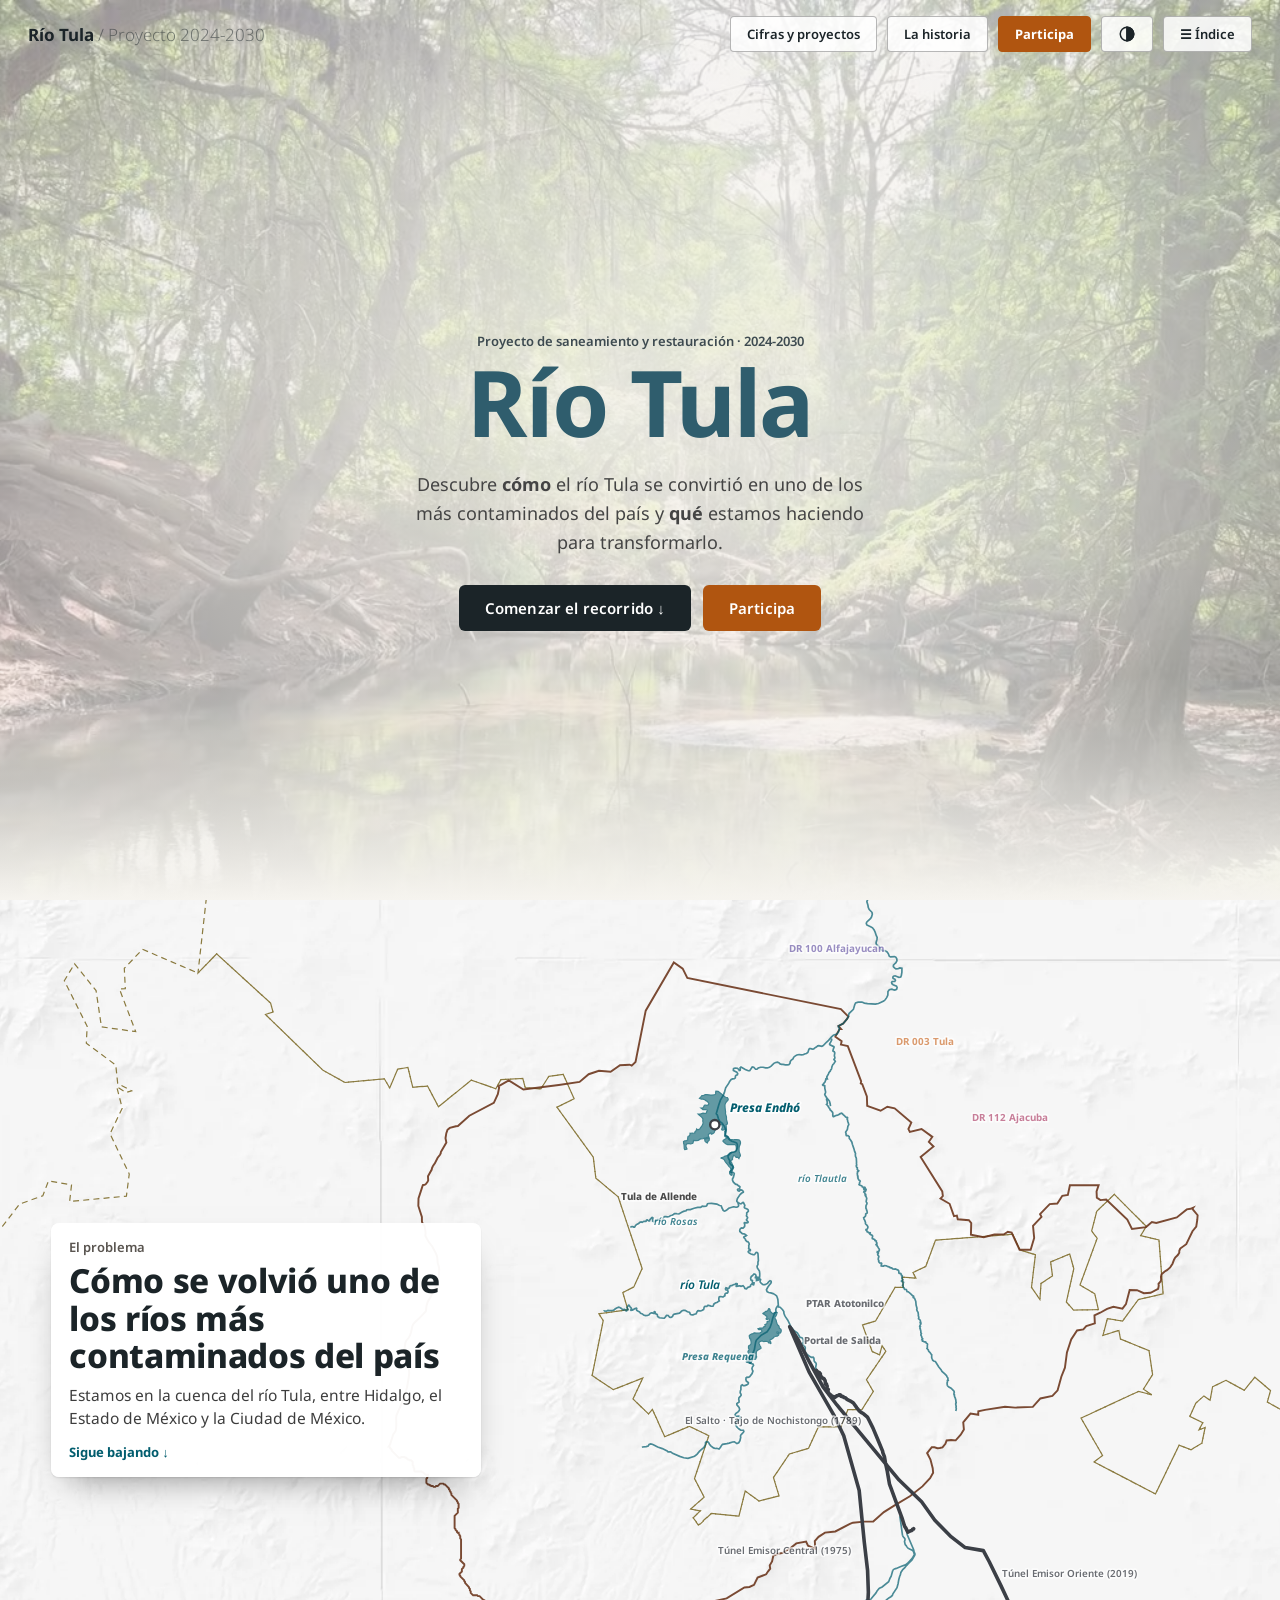
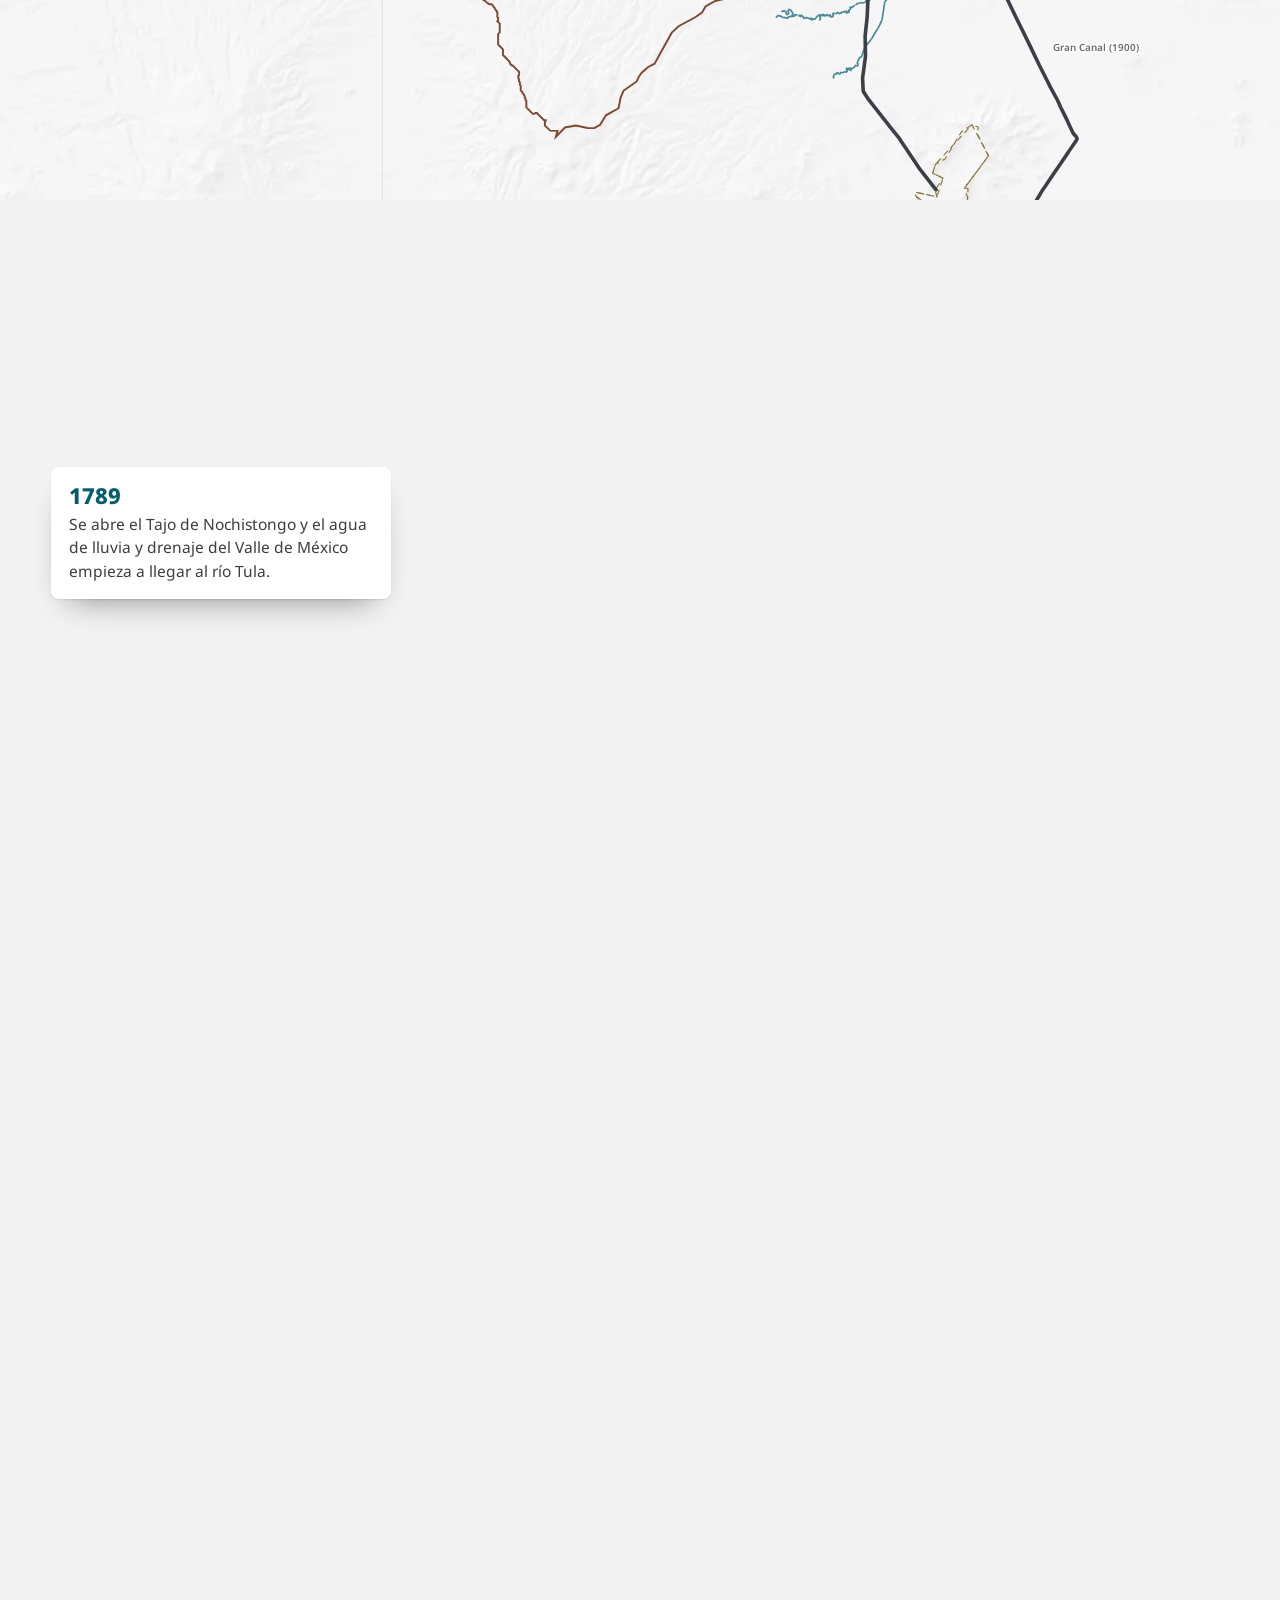
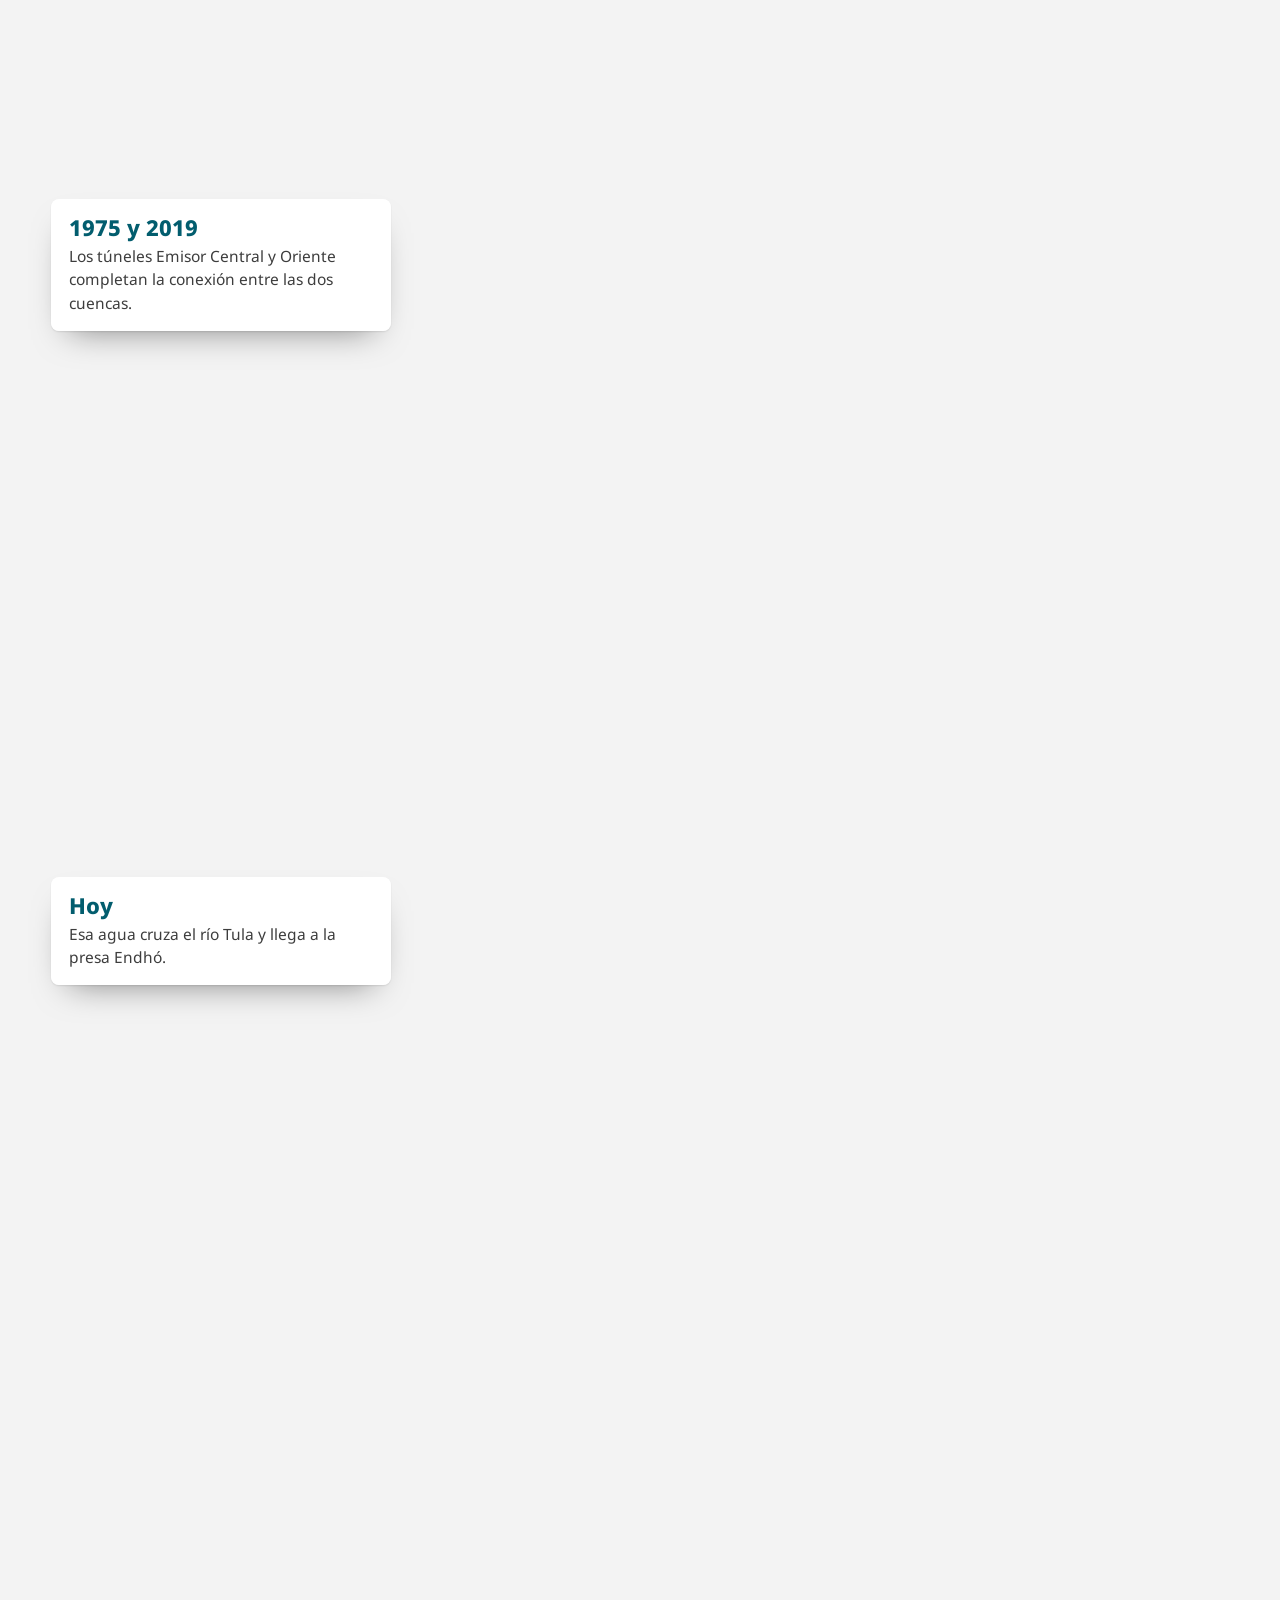
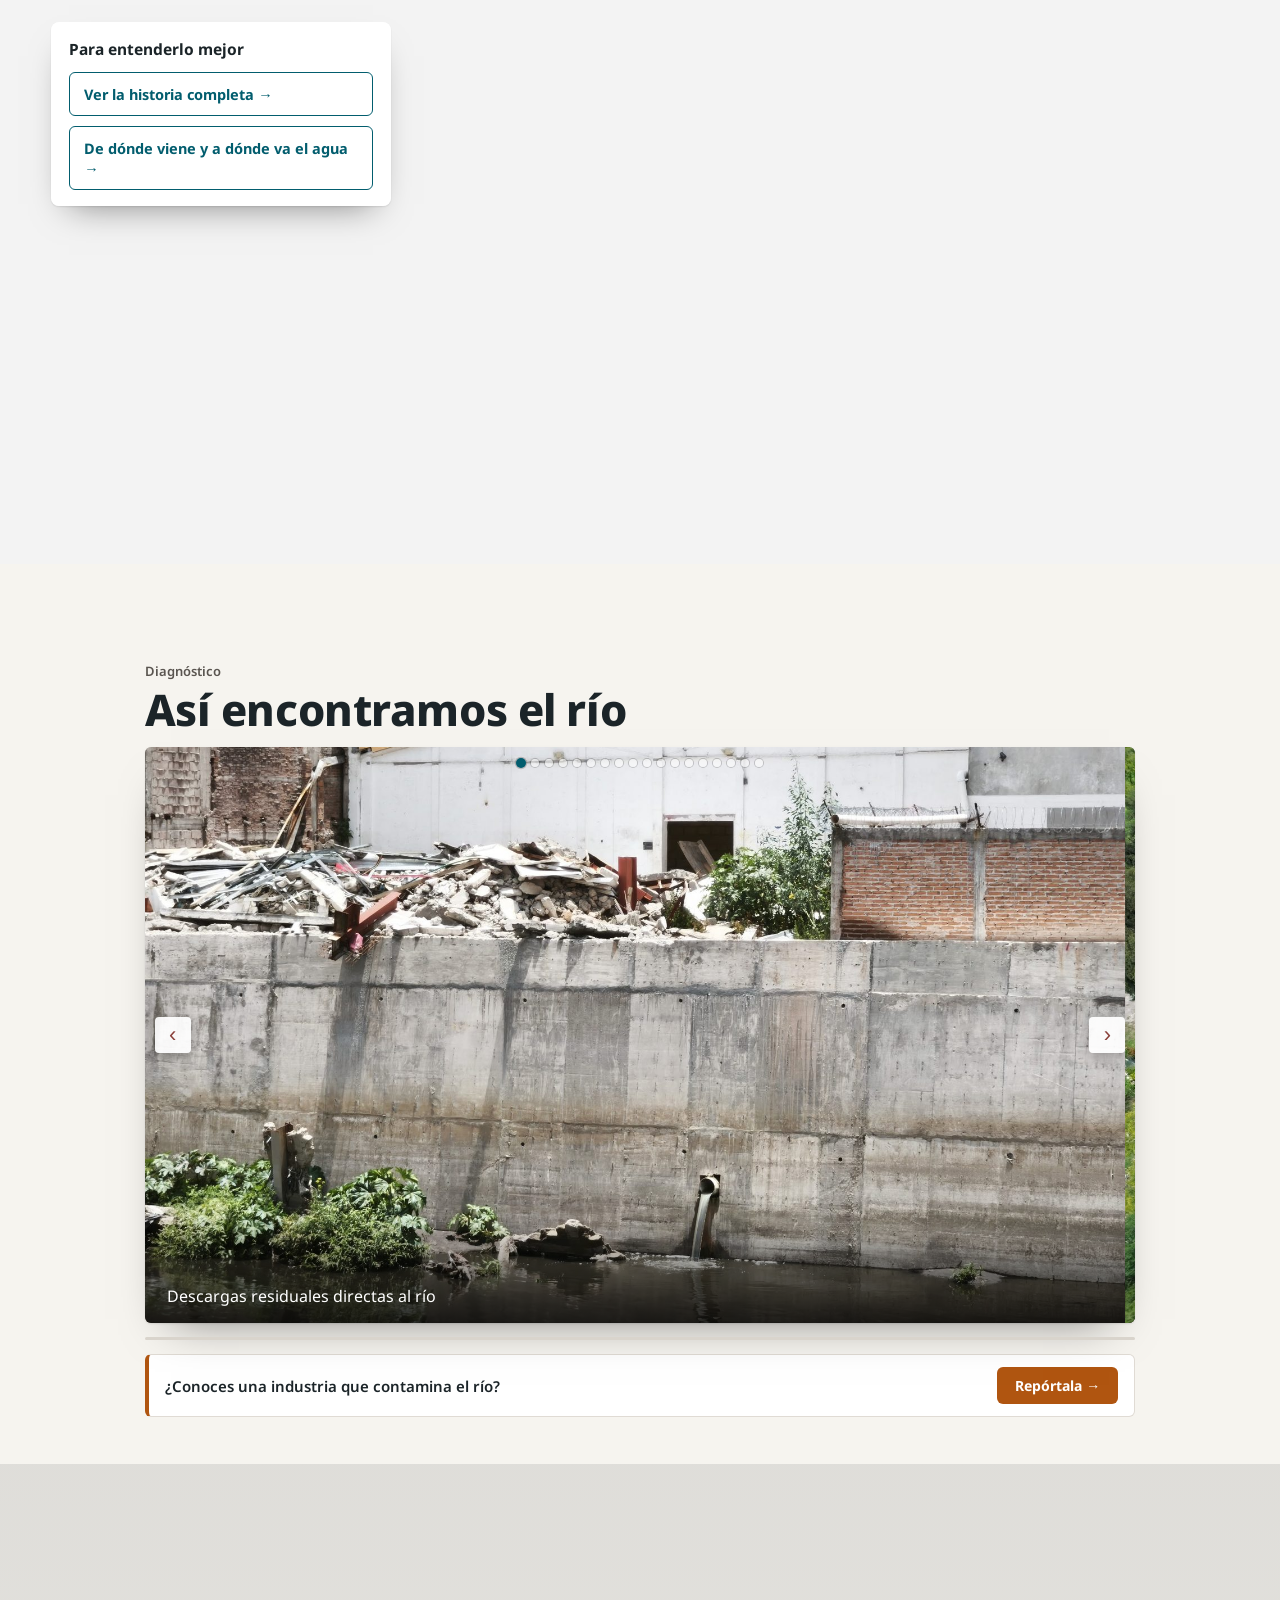
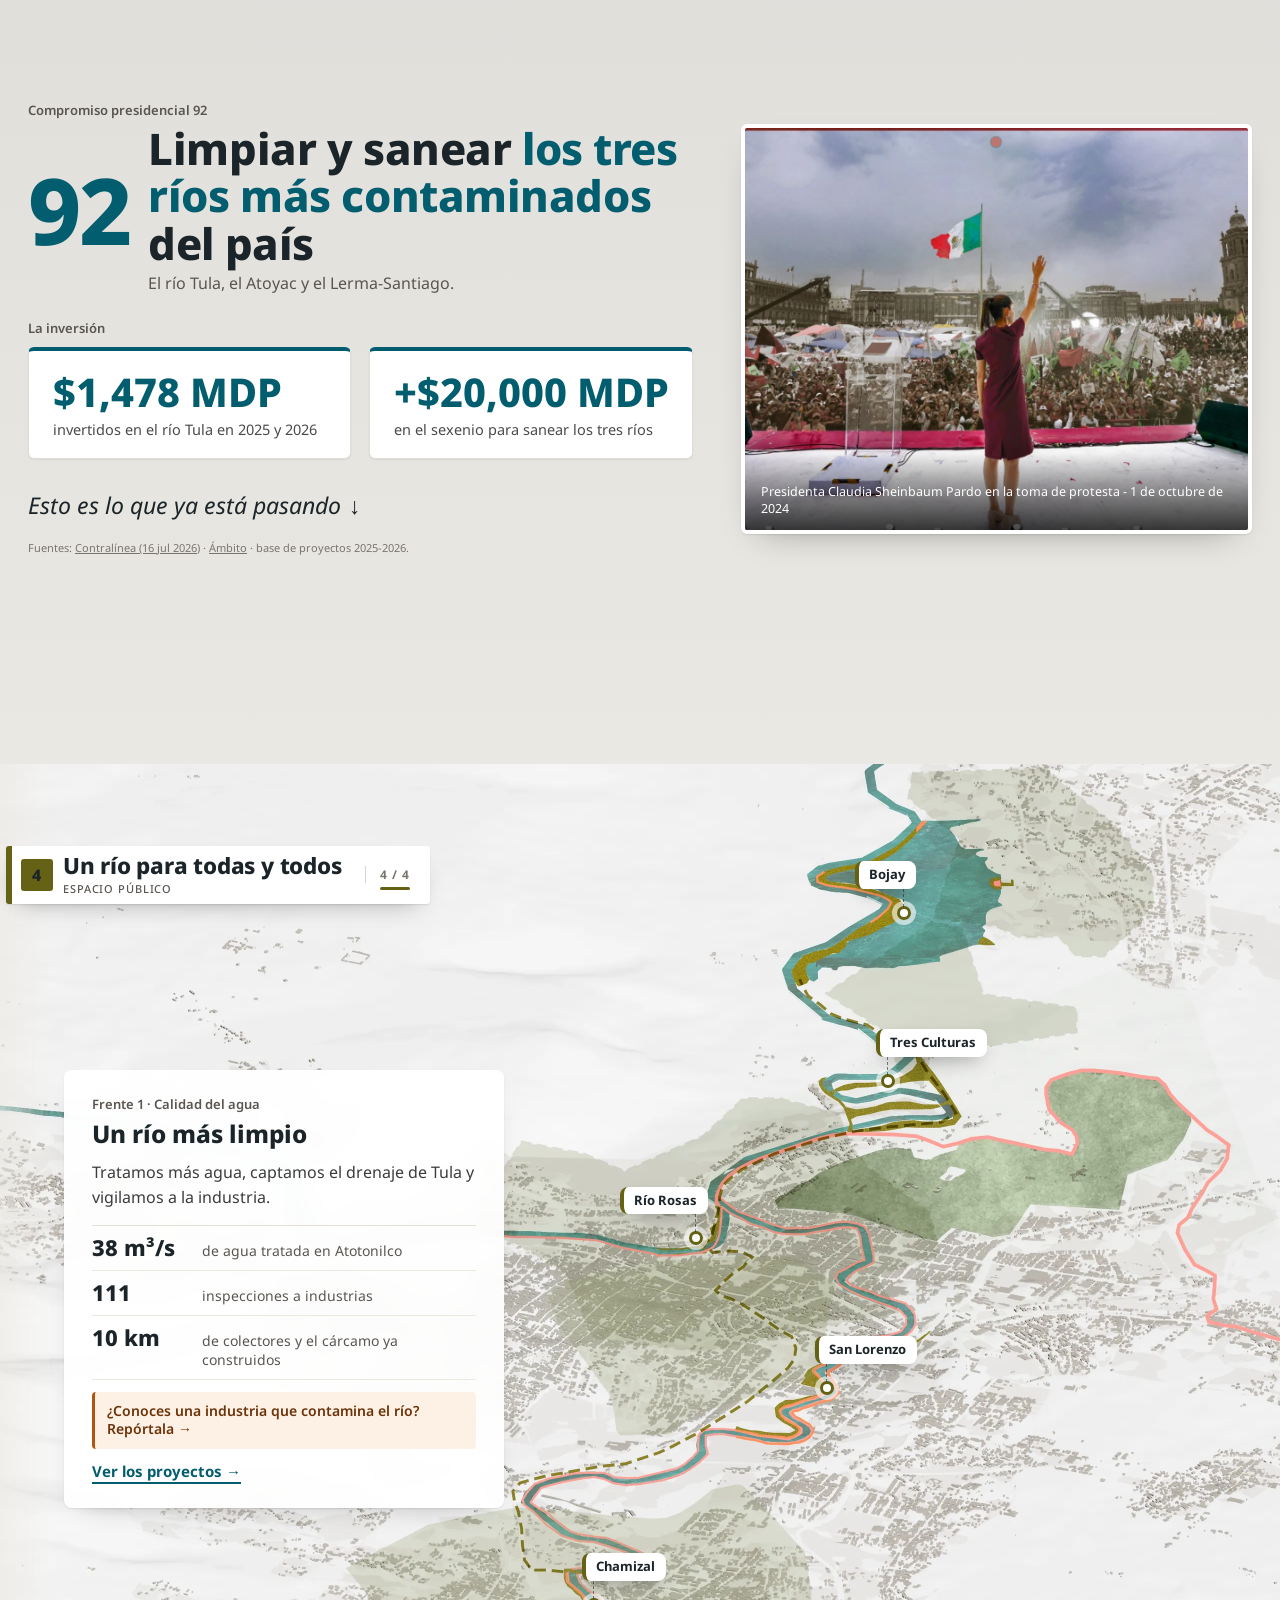
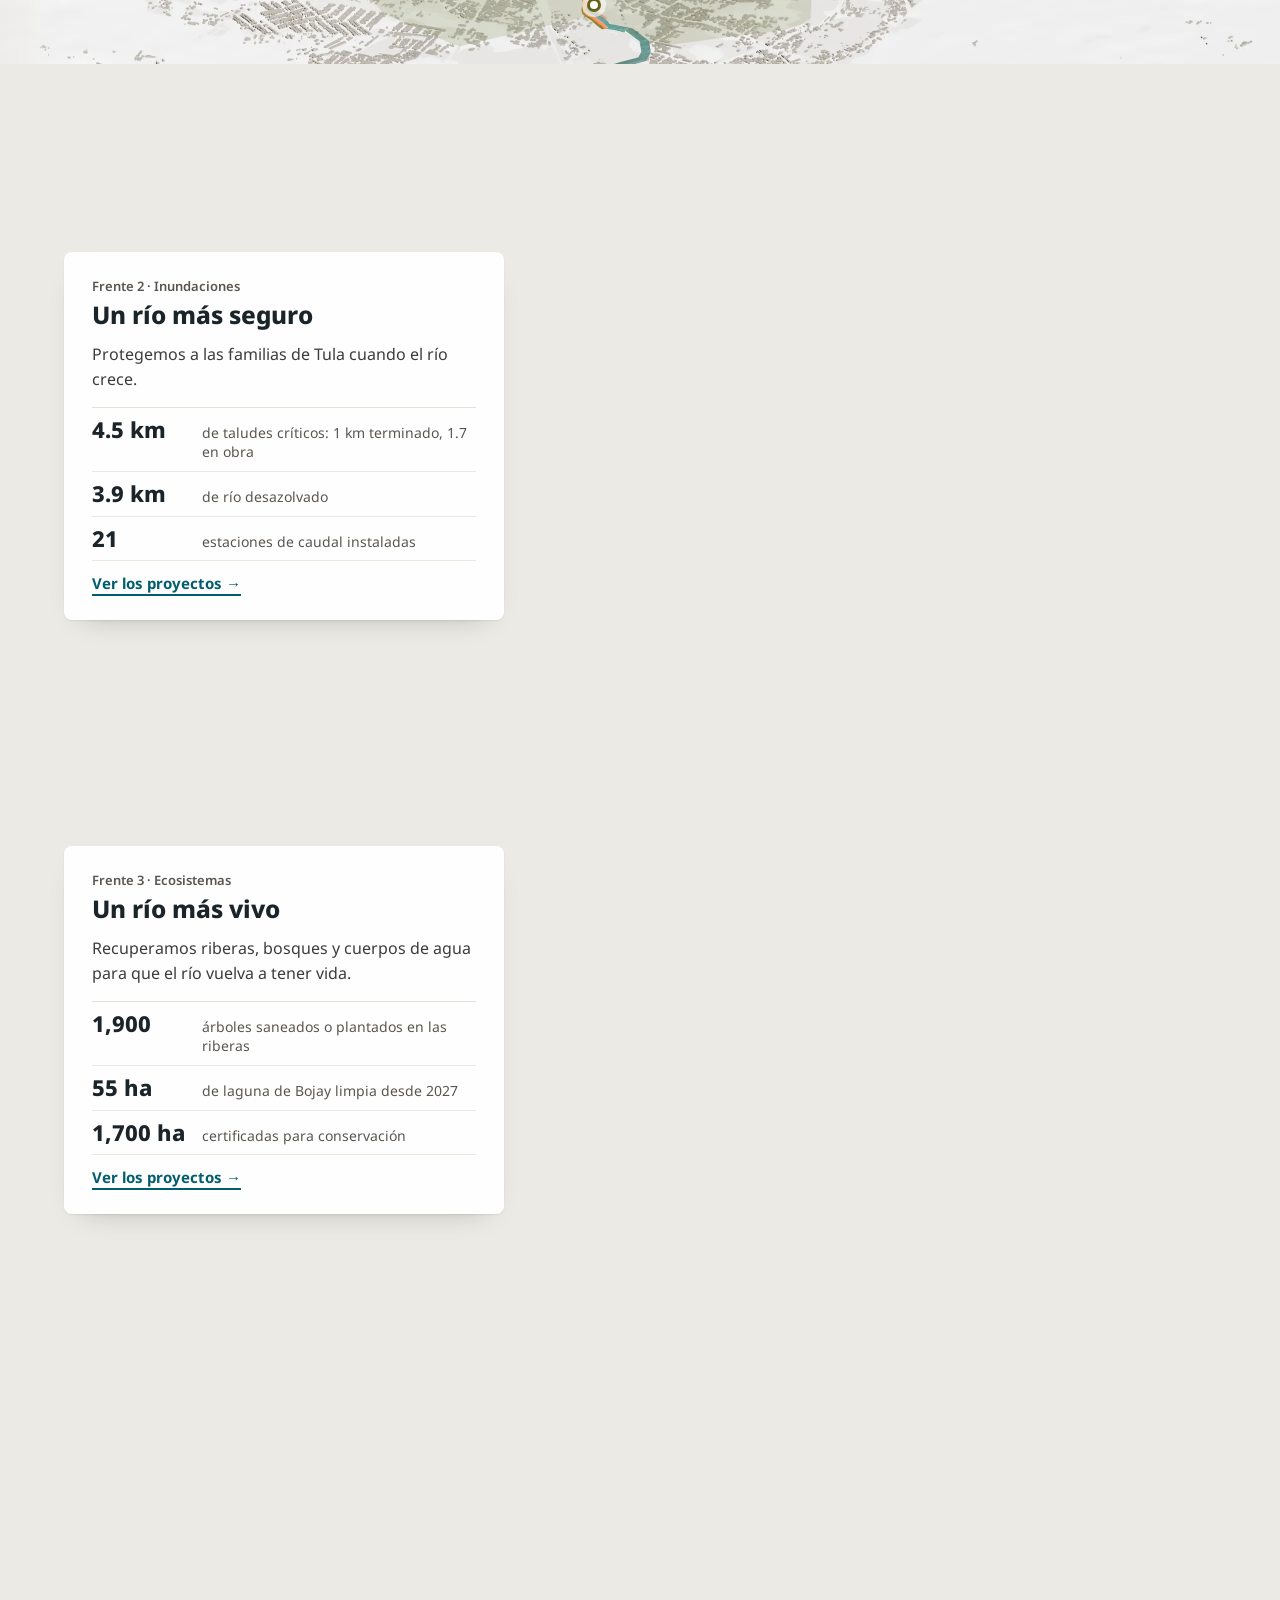
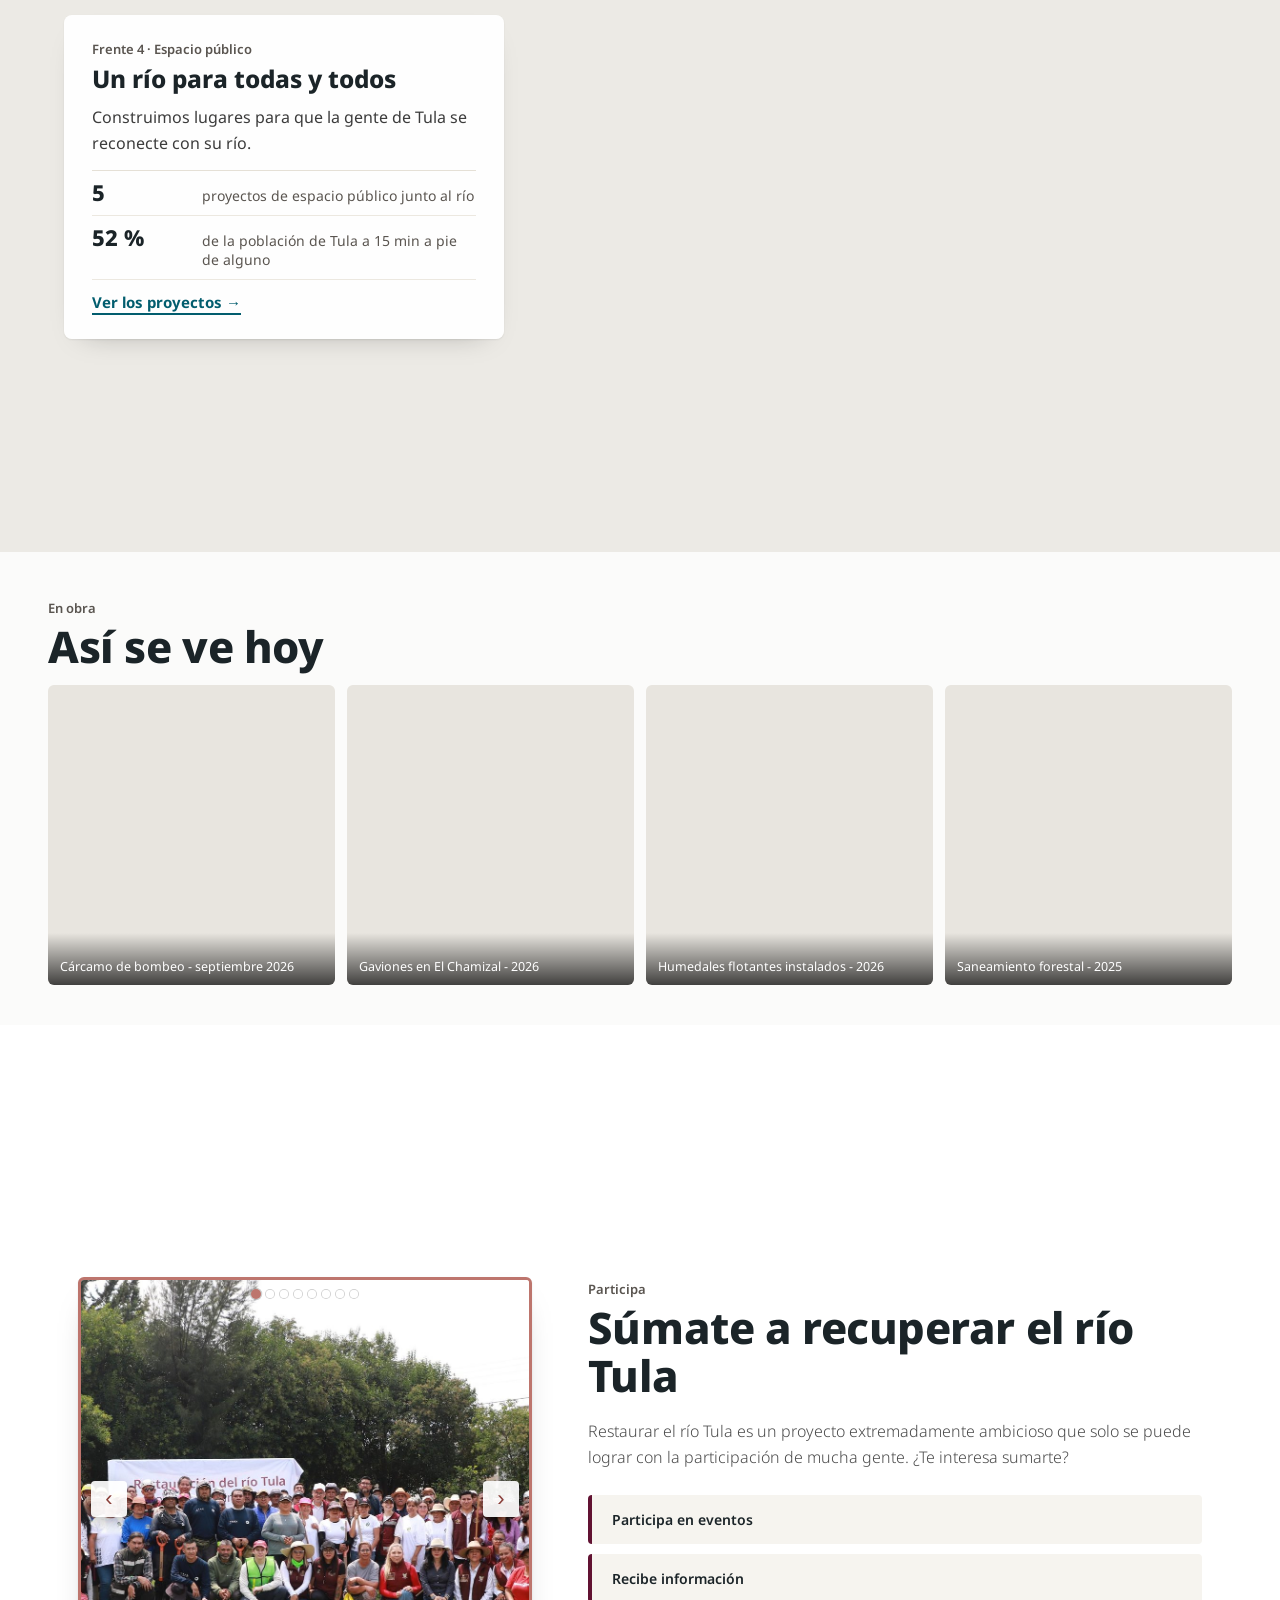
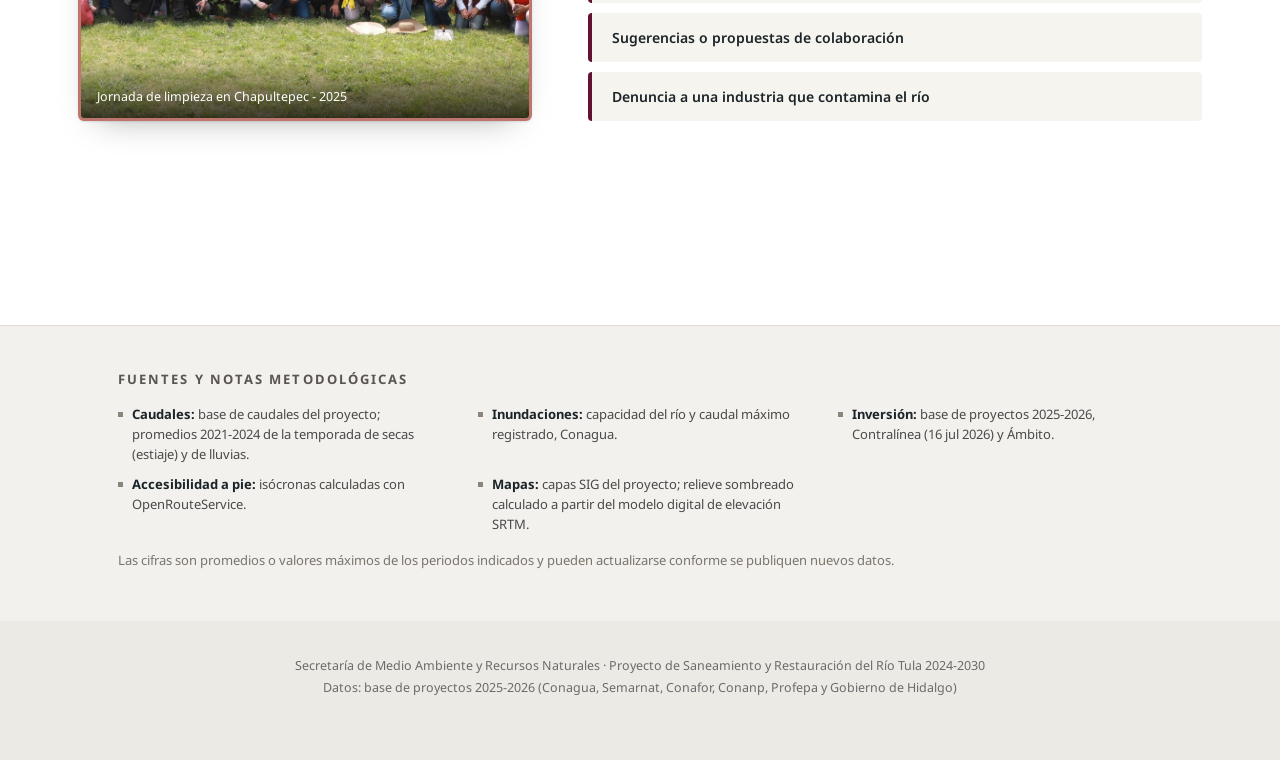
==== index.html @ 23bce2b6 "Reconstruye el sitio desde TEXTOS.md [automático]" ====
<!DOCTYPE html>
<html lang="es">
<head>
  <meta charset="UTF-8" />
  <meta name="viewport" content="width=device-width, initial-scale=1.0" />
  <title>Río Tula: Plan de Saneamiento y Restauración 2024-2030</title>
  <meta name="description" content="El proyecto para sanear y restaurar el río Tula: un río más limpio, más seguro, más vivo y para todas y todos." />
  <link href="https://fonts.googleapis.com/css2?family=Noto+Sans:wght@300;400;500;600;700;800;900&display=swap" rel="stylesheet" />
  <link rel="stylesheet" href="css/temas.css?v=39" />
  <link rel="stylesheet" href="css/historia.css?v=39" />
  <link rel="stylesheet" href="css/capitulos.css?v=39" />
  <link rel="stylesheet" href="css/sistema.css?v=39" />
<link rel="preload" as="image" href="img/video/diagnostico_7.jpg" />
  <script>(function(){var h=document.documentElement;h.classList.add('js');try{var s=localStorage;if(s.getItem('rt-noche')==='1')h.dataset.theme='dark';if(s.getItem('rt-cvd')==='1')h.dataset.cvd='1'}catch(e){}})()</script>
</head>
<body>
<svg width="0" height="0" style="position:absolute" aria-hidden="true" focusable="false"><defs>
<filter id="f-rosa"    color-interpolation-filters="sRGB"><feColorMatrix type="matrix" values="0 0 0 0 0.753  0 0 0 0 0.478  0 0 0 0 0.447  0 0 0 1 0"/></filter>
<filter id="f-naranja" color-interpolation-filters="sRGB"><feColorMatrix type="matrix" values="0 0 0 0 0.788  0 0 0 0 0.400  0 0 0 0 0.122  0 0 0 1 0"/></filter>
<filter id="f-naranja-x2" color-interpolation-filters="sRGB"><feColorMatrix type="matrix" values="0 0 0 0 0.788  0 0 0 0 0.400  0 0 0 0 0.122  0 0 0 2.6 0"/></filter>
<filter id="f-verde"   color-interpolation-filters="sRGB"><feColorMatrix type="matrix" values="0 0 0 0 0.435  0 0 0 0 0.420  0 0 0 0 0.100  0 0 0 1 0"/></filter>
<filter id="f-slate"   color-interpolation-filters="sRGB"><feColorMatrix type="matrix" values="0 0 0 0 0.396  0 0 0 0 0.455  0 0 0 0 0.545  0 0 0 1 0"/></filter>
</defs></svg>
<div id="progress"></div>

<nav id="main-nav">
  <a class="nav-logo" href="#top">Río Tula <span>/ Proyecto 2024-2030</span></a>
  <div class="nav-right">
    <a class="nav-btn nav-link" href="proyecto.html">Cifras y proyectos</a><a class="nav-btn nav-link" href="historia.html">La historia</a>
    <button class="nav-btn nav-pp" id="ppBtn" type="button" data-pp>Participa</button>
    <div class="a11y">
      <button class="nav-btn a11y-btn" id="a11yBtn" type="button" aria-haspopup="true" aria-expanded="false" aria-controls="a11yMenu" aria-label="Accesibilidad" title="Accesibilidad">
        <svg viewBox="0 0 24 24" width="18" height="18" fill="none" stroke="currentColor" stroke-width="2" stroke-linecap="round" aria-hidden="true"><circle cx="12" cy="12" r="9"/><path d="M12 3v18" /><path d="M12 3a9 9 0 0 1 0 18z" fill="currentColor"/></svg>
      </button>
      <div class="a11y-menu" id="a11yMenu" role="group" aria-label="Accesibilidad">
        <p class="a11y-t">Accesibilidad</p>
        <label class="a11y-sw"><input type="checkbox" id="swNoche"><span class="sw"></span><span>Modo noche</span></label>
        <label class="a11y-sw"><input type="checkbox" id="swCvd"><span class="sw"></span><span>Modo daltonismo</span></label>
      </div>
    </div>
    <button class="nav-btn" id="idxBtn" type="button">☰ Índice</button>
  </div>
</nav>

<div class="idx-panel" id="idxPanel" role="dialog" aria-label="Índice">
  <button class="idx-close" id="idxClose" type="button" aria-label="Cerrar">×</button>
  <div class="idx-box"><p class="idx-k">Índice</p><ol class="idx-cols"><li><a href="#problema" style="--c:#025d6e;--bp:50% 50%" data-img="img/fotos/diagnostico/1_Descargas%20residuales%20directas%20al%20r%C3%ADo.jpg"><span class="ic-n">01</span><span class="ic-img"></span><span class="ic-t">El problema</span><small>Cómo se volvió uno de los ríos más contaminados</small></a></li><li><a href="#promesa" style="--c:#025d6e;--bp:50% 50%" data-img="img/fotos/promesa-1/50_Presidenta%20Claudia%20Sheinbaum%20Pardo%20en%20la%20toma%20de%20protesta%20-%201%20de%20octubre%20de%202024.webp"><span class="ic-n">02</span><span class="ic-img"></span><span class="ic-t">El compromiso</span><small>Limpiar y sanear los tres ríos más contaminados</small></a></li><li><a href="#solucion" style="--c:#025d6e;--bp:50% 50%" data-img="img/fotos/calidad-1/1_PTAR%20Atotonilco.jpg"><span class="ic-n">03</span><span class="ic-img"></span><span class="ic-t">La solución</span><small>Un mapa, cuatro mensajes</small></a></li><li><a href="#franja" style="--c:#025d6e;--bp:50% 50%" data-img="img/fotos/inundaciones-1/10_Gaviones%20en%20El%20Chamizal%20-%202026.jpg"><span class="ic-n">04</span><span class="ic-img"></span><span class="ic-t">Así se ve hoy</span><small>Fotos de obra</small></a></li><li><a href="proyecto.html" style="--c:#025d6e;--bp:50% 50%" data-img="img/fotos/ecosistemas-2/1_ACTUAL%20-%20Bojay.jpg"><span class="ic-n">05</span><span class="ic-img"></span><span class="ic-t">Cifras y proyectos</span><small>Cuántos proyectos, kilómetros e inversión</small></a></li><li><a href="agua.html" style="--c:#025d6e;--bp:72% 62%" data-img="img/mapa/base.webp"><span class="ic-n">06</span><span class="ic-img"></span><span class="ic-t">El agua del río</span><small>De dónde viene y a dónde va</small></a></li><li><a href="historia.html" style="--c:#025d6e;--bp:40% 50%" data-img="img/mapa/historia-final.webp"><span class="ic-n">07</span><span class="ic-img"></span><span class="ic-t">Historia del río</span><small>Cómo llegó a esta condición</small></a></li><li><a href="actores.html" style="--c:#025d6e;--bp:50% 50%" data-img="img/fotos/ecosistemas-3/1_Puma%20encontrado%20en%20una%20ADVC%20a%203%20km%20del%20r%C3%ADo%20-%202026.png"><span class="ic-n">08</span><span class="ic-img"></span><span class="ic-t">Quiénes participan</span><small>Instituciones y comunidades</small></a></li><li><a href="#participa" style="--c:#b05510;--bp:50% 50%" data-img="img/fotos/participa/1_Jornada%20de%20limpieza%20en%20Chapultepec%20-%202025.jpg"><span class="ic-n">09</span><span class="ic-img"></span><span class="ic-t">Participa</span><small>Cómo sumarte al proyecto</small></a></li></ol></div>
</div>

<div class="lightbox" id="lightbox"><button class="lightbox-close" type="button" aria-label="Cerrar">×</button><button class="lightbox-nav lightbox-prev" type="button" aria-label="Anterior">‹</button><img id="lightboxImg" alt=""><button class="lightbox-nav lightbox-next" type="button" aria-label="Siguiente">›</button><div class="lightbox-cap" id="lightboxCap"></div></div>

<div class="pp" id="ppPanel" role="dialog" aria-label="Súmate a recuperar el río"><div class="pp-box"><button class="pp-x" type="button" aria-label="Cerrar">×</button><h2>Súmate a recuperar el río</h2><p>Elige cómo quieres participar.</p><div class="pp-ls"><a class="pp-l" href="https://forms.gle/ywk73PzvLo6HkGVFA" target="_blank" rel="noopener">Participa en eventos<i>→</i></a><a class="pp-l" href="https://forms.gle/ywk73PzvLo6HkGVFA" target="_blank" rel="noopener">Recibe información<i>→</i></a><a class="pp-l" href="https://forms.gle/ywk73PzvLo6HkGVFA" target="_blank" rel="noopener">Sugerencias o propuestas de colaboración<i>→</i></a><a class="pp-l" href="https://www.profepa.gob.mx/innovaportal/v/1156/1/mx/haz_tu_denuncia.html" target="_blank" rel="noopener">Denuncia a una industria que contamina el río<i>→</i></a></div></div></div>

<nav class="hilo" id="hilo" aria-label="El problema y la solución están ligados"><a class="hl-n" href="#problema" data-s="problema"><i>1</i><span>El problema</span></a><a class="hl-n" href="#solucion" data-s="solucion"><i>2</i><span>La solución</span></a></nav>

<header class="hero" id="top" data-nav="light"><div class="hero-bg"></div><div class="hero-glow"></div><video class="hero-video" id="heroVideo" muted loop playsinline preload="auto" aria-hidden="true" data-src="img/video/diagnostico_7.mp4" data-src-m="img/video/diagnostico_7_m.mp4" poster="img/video/diagnostico_7.jpg"></video><script>(function(){var v=document.getElementById("heroVideo");if(!v)return;var c=navigator.connection||{};if(matchMedia("(prefers-reduced-motion: reduce)").matches||c.saveData||/(^|-)2g$/.test(c.effectiveType||"")){v.remove();return}var m=innerWidth<=900||(c.downlink&&c.downlink<3);v.src=(m&&v.getAttribute("data-src-m"))||v.getAttribute("data-src");v.load()})()</script><p class="hs-eyebrow">Proyecto de saneamiento y restauración · 2024-2030</p><h1 class="hs-main-title">Río Tula</h1><p class="hs-subtitle">Descubre <strong>cómo</strong> el río Tula se convirtió en uno de los más contaminados del país y <strong>qué</strong> estamos haciendo para transformarlo.</p><div class="hero-cta"><a class="btn btn-dark" href="#origen">Comenzar el recorrido ↓</a><button class="btn btn-pp" type="button" data-pp>Participa</button></div></header>

<section class="s-prob" id="problema" data-nav="light"><div class="pb-stage"><svg class="omap omap-all wide" id="pmap" viewBox="-640 -805 1792 2178" preserveAspectRatio="xMidYMid slice" role="img" aria-label="Mapa de Hidalgo, el Estado de México y la Ciudad de México con la cuenca del río Tula" data-wide="-640 -805 1152 1373" data-basin="4 3 526 502" data-mid="-6 -7 566 619"><image class="hillshade" href="img/mapa/hillshade.webp" x="-628.9" y="-628.9" width="1809.4" height="1886.6" preserveAspectRatio="none"/><path class="o-est" d="M-154.88,-5.90 L-119.11,9.39 L-107.06,-2.96 L-72.27,28.79 L-70.71,34.52 L-75.58,36.15 L-38.46,72.13 L-24.26,79.98 L1.08,77.60 L4.54,83.46 L9.72,71.37 L16.29,70.30 L19.40,83.07 L28.97,82.29 L35.98,95.65 L57.13,78.48 L72.94,83.99 L76.25,78.15 L90.35,77.35 L91.94,83.30 L101.99,84.11 L107.15,76.04 L116.45,74.77 L123.48,90.48 L112.39,95.93 L135.82,128.15 L137.47,141.66 L151.88,153.74 L167.33,199.93 L161.98,211.82 L154.85,215.42 L158.15,226.56 L139.43,229.16 L142.23,233.57 L135.08,268.99 L148.73,278.08 L167.77,270.55 L161.42,284.06 L171.47,293.76 L173.95,290.80 L181.92,308.42 L197.76,301.71 L210.33,307.76 L201.10,335.44 L207.33,347.38 L198.60,355.07 L204.83,356.29 L200.25,360.70 L203.95,365.53 L212.02,357.90 L229.75,359.65 L233.81,343.42 L242.70,349.87 L255.62,346.58 L252.02,334.73 L262.25,319.60 L274.66,315.89 L280.98,302.13 L295.61,301.99 L300.07,290.86 L309.01,291.03 L316.39,279.26 L312.01,271.65 L324.50,253.32 L322.05,249.77 L320.47,255.62 L315.68,253.49 L309.45,236.35 L317.86,233.81 L330.45,212.09 L335.70,212.10 L335.13,205.53 L343.86,206.13 L341.97,202.57 L350.22,198.67 L356.54,181.65 L406.27,177.87 L411.11,188.08 L420.96,191.04 L418.42,212.04 L423.84,219.95 L424.58,209.59 L431.96,204.73 L430.75,195.71 L443.05,190.57 L445.71,200.07 L440.89,221.56 L445.55,226.75 L461.56,226.47 L459.23,216.24 L449.70,210.60 L460.78,180.44 L457.22,175.74 L460.52,162.99 L471.85,152.16 L492.44,172.79 L488.85,178.78 L500.62,181.49 L503.30,216.30 L487.33,219.96 L477.16,233.82 L467.34,232.26 L464.51,243.10 L474.77,239.87 L475.81,245.41 L494.21,252.91 L496.52,268.35 L490.59,277.76 L495.97,281.42 L487.49,279.18 L450.35,296.43 L464.26,320.53 L458.78,324.68 L498.37,345.37 L513.61,313.89 L521.31,316.81 L528.32,312.63 L530.39,302.44 L526.43,304.01 L528.87,299.39 L520.51,295.30 L524.36,286.82 L529.60,282.10 L533.58,284.96 L535.19,276.25 L543.85,272.06 L555.60,278.48 L562.44,270.06 L572.57,278.67 L570.48,286.09 L603.75,304.45 L607.46,300.51 L604.59,293.18 L613.66,284.93 L641.85,292.78 L659.80,306.25 L669.12,302.91 L678.49,308.55 L687.12,299.70 L687.69,306.30 L670.16,321.83 L685.00,335.42 L685.71,321.60 L695.22,319.68 L709.49,336.25 L710.27,344.30 L720.64,349.22 L719.50,355.49 L728.37,354.61 L728.78,363.42 L738.87,369.36 L731.28,398.70 L725.97,395.54 L714.38,400.78 L720.56,419.34 L709.71,437.58 L723.51,444.68 L707.08,453.59 L691.64,443.96 L689.18,446.54 L687.63,470.66 L694.91,481.46 L689.24,489.84 L681.54,490.00 L681.47,497.45 L674.03,498.93 L676.30,505.42 L668.02,509.69 L663.19,526.49 L696.01,571.09 L700.93,585.12 L695.34,590.81 L713.54,610.08 L712.01,613.88 L703.04,607.66 L696.23,609.50 L694.45,630.43 L699.48,651.68 L711.42,662.11 L707.06,667.09 L696.07,667.30 L694.13,686.68 L718.78,734.85 L707.85,748.56 L705.57,787.33 L713.61,814.50 L711.16,811.94 L710.01,830.02 L720.39,834.23 L715.58,847.88 L720.16,855.95 L711.01,864.56 L721.85,872.49 L716.64,877.34 L717.56,888.88 L724.36,895.01 L717.96,907.95 L693.90,917.73 L660.06,961.32 L610.73,961.48 L606.66,966.93 L589.70,961.25 L583.12,951.60 L576.66,956.31 L560.51,945.80 L561.98,938.74 L553.30,927.30 L550.51,912.99 L552.58,902.21 L530.44,892.81 L522.08,874.42 L502.42,870.35 L493.23,877.14 L478.72,866.96 L487.80,858.75 L492.35,845.50 L493.41,832.48 L487.29,817.03 L495.37,812.96 L486.66,802.24 L496.90,799.21 L486.43,784.04 L485.86,769.06 L503.61,765.43 L505.14,759.94 L485.82,753.49 L487.59,740.74 L480.39,738.45 L493.10,688.03 L468.07,662.92 L469.86,656.12 L424.68,632.31 L432.66,602.34 L417.98,568.73 L420.80,561.76 L397.93,551.79 L386.33,552.91 L378.50,545.61 L375.32,534.90 L390.66,514.20 L380.03,494.14 L356.57,519.59 L354.65,525.41 L361.34,528.59 L357.43,540.64 L344.33,537.79 L343.63,539.73 L357.15,558.79 L321.64,551.88 L313.52,578.73 L323.03,582.69 L314.28,594.69 L315.53,600.99 L307.68,605.83 L312.65,613.34 L288.20,629.26 L262.59,654.88 L257.21,648.58 L250.65,653.88 L240.11,666.34 L236.42,682.52 L220.84,699.69 L225.35,706.77 L215.12,720.47 L232.70,727.75 L230.49,746.86 L248.92,755.47 L273.85,825.63 L262.64,831.92 L246.70,857.44 L247.08,881.91 L253.31,891.34 L247.21,891.45 L251.11,902.59 L245.68,912.20 L253.32,924.63 L253.11,949.95 L247.30,963.46 L233.10,968.90 L213.10,996.48 L185.98,995.57 L183.01,1007.79 L170.41,1008.20 L172.69,1044.99 L155.42,1083.72 L146.95,1087.53 L144.23,1098.53 L125.93,1120.82 L96.70,1140.21 L73.87,1131.68 L65.75,1119.98 L67.13,1110.32 L60.16,1107.33 L37.58,1106.87 L38.74,1116.87 L32.02,1120.72 L11.22,1084.14 L-13.24,1073.24 L-11.57,1080.12 L-21.47,1085.79 L3.86,1125.69 L-1.35,1127.23 L-18.53,1110.19 L-40.65,1106.58 L-42.10,1114.88 L-55.31,1127.05 L-53.03,1137.05 L-65.07,1145.05 L-73.29,1162.18 L-72.67,1176.54 L-79.35,1184.93 L-92.70,1177.54 L-95.52,1188.93 L-105.06,1187.04 L-117.35,1192.24 L-116.89,1202.86 L-127.90,1193.91 L-144.85,1193.25 L-157.62,1205.30 L-185.22,1215.15 L-195.31,1240.24 L-214.46,1228.11 L-222.66,1232.21 L-221.00,1218.09 L-238.50,1201.24 L-265.09,1216.45 L-270.65,1210.53 L-277.99,1214.62 L-270.00,1218.36 L-268.81,1231.58 L-283.44,1261.90 L-305.92,1265.84 L-303.11,1273.44 L-309.62,1272.07 L-312.51,1277.69 L-315.24,1273.24 L-321.78,1286.22 L-330.80,1283.43 L-335.37,1292.11 L-341.44,1290.66 L-339.97,1297.98 L-347.11,1300.38 L-349.48,1309.72 L-359.36,1308.51 L-365.28,1319.60 L-365.28,1313.90 L-371.04,1316.18 L-385.52,1330.98 L-384.45,1337.06 L-400.27,1329.29 L-408.35,1367.86 L-422.79,1362.09 L-430.69,1372.58 L-459.89,1348.37 L-468.89,1331.65 L-486.67,1329.31 L-470.26,1278.84 L-478.11,1255.57 L-493.31,1247.25 L-516.23,1268.99 L-529.87,1235.42 L-521.11,1206.78 L-516.16,1204.80 L-527.53,1188.03 L-546.60,1190.21 L-555.21,1174.93 L-548.97,1141.52 L-527.50,1131.12 L-529.63,1120.69 L-520.36,1095.94 L-507.25,1089.60 L-513.84,1084.43 L-515.71,1072.45 L-533.13,1076.18 L-535.34,1062.48 L-550.66,1061.09 L-556.55,1067.76 L-561.47,1055.74 L-556.15,1052.60 L-558.53,1042.84 L-589.33,1028.05 L-591.08,1033.35 L-621.34,1017.23 L-629.43,1004.62 L-634.71,1004.94 L-639.88,992.10 L-631.38,992.61 L-633.82,987.89 L-623.69,981.70 L-626.28,976.52 L-613.27,977.17 L-614.39,971.16 L-607.06,974.96 L-604.77,964.10 L-592.30,962.85 L-596.28,954.38 L-594.08,941.61 L-585.00,941.55 L-587.83,927.29 L-577.86,920.58 L-582.29,909.24 L-571.56,910.04 L-558.56,900.32 L-551.07,901.10 L-546.05,891.70 L-535.24,893.71 L-528.21,882.05 L-524.42,883.76 L-525.43,879.01 L-506.63,869.15 L-500.53,870.89 L-497.44,840.48 L-489.50,831.90 L-485.48,813.94 L-466.34,805.61 L-477.60,793.73 L-472.72,789.16 L-473.98,777.16 L-445.19,751.27 L-437.29,735.12 L-437.21,707.83 L-432.42,703.31 L-439.31,696.40 L-427.99,684.96 L-423.72,670.66 L-431.57,656.48 L-419.18,643.22 L-418.23,633.01 L-380.18,627.26 L-365.47,620.24 L-347.55,601.45 L-358.54,590.76 L-358.70,579.31 L-354.86,563.21 L-338.97,563.44 L-355.48,558.36 L-351.56,535.22 L-363.91,520.00 L-379.42,516.69 L-389.10,473.25 L-385.86,461.03 L-403.70,433.75 L-396.68,416.87 L-382.89,410.49 L-376.30,399.57 L-370.63,401.68 L-373.22,412.42 L-355.95,410.81 L-347.78,416.25 L-343.54,404.89 L-332.68,404.98 L-332.22,408.73 L-322.80,398.57 L-325.60,395.60 L-317.70,394.10 L-314.35,378.78 L-318.29,366.35 L-313.11,351.56 L-316.28,333.22 L-305.73,305.12 L-285.69,303.83 L-280.76,299.23 L-259.12,302.69 L-260.23,297.64 L-285.82,285.32 L-297.06,261.95 L-304.49,258.95 L-305.04,211.61 L-294.47,194.32 L-300.71,189.93 L-321.02,193.20 L-319.60,159.94 L-277.60,181.39 L-275.93,188.05 L-270.78,178.13 L-260.09,176.39 L-257.40,171.06 L-245.22,172.74 L-234.13,158.41 L-219.16,153.02 L-215.51,143.49 L-200.65,146.05 L-201.88,156.76 L-165.25,153.24 L-163.43,139.00 L-175.81,113.06 L-167.94,96.53 L-171.57,82.56 L-165.45,86.47 L-161.86,85.34 L-170.88,80.60 L-172.12,68.74 L-191.12,54.66 L-190.56,43.77 L-205.30,14.35 L-198.69,3.46 L-184.83,20.69 L-181.35,44.11 L-159.28,47.19 L-169.77,19.65 L-165.96,19.50 L-166.62,6.38 L-154.88,-5.90 Z"/><path class="o-est" d="M810.97,-805.23 L813.99,-798.06 L822.34,-797.11 L821.56,-775.89 L825.87,-770.59 L816.26,-765.96 L811.33,-770.54 L804.31,-763.51 L804.37,-755.99 L771.87,-708.37 L790.42,-694.30 L802.23,-700.06 L822.90,-698.27 L822.34,-687.13 L814.55,-684.59 L815.35,-679.71 L830.69,-673.25 L833.43,-669.81 L828.91,-666.03 L837.66,-662.33 L837.64,-648.08 L848.90,-643.07 L858.17,-630.29 L866.21,-628.64 L878.15,-635.60 L882.62,-630.48 L892.03,-635.64 L902.49,-632.02 L925.95,-653.51 L938.10,-646.74 L939.25,-654.35 L950.71,-657.84 L951.15,-643.34 L939.89,-631.33 L940.48,-625.02 L948.84,-617.31 L962.11,-620.42 L971.18,-612.36 L985.80,-627.55 L992.90,-628.34 L1000.89,-618.75 L999.33,-612.01 L1007.64,-606.04 L1003.08,-596.00 L1021.39,-595.93 L1040.04,-574.71 L1030.97,-533.32 L1012.61,-541.99 L1012.17,-532.64 L1003.36,-527.87 L1004.40,-515.61 L994.70,-511.91 L993.46,-500.48 L998.47,-495.72 L994.08,-485.28 L985.64,-488.84 L978.48,-463.92 L984.95,-457.89 L989.75,-460.68 L988.33,-451.98 L970.72,-445.38 L960.99,-423.20 L967.29,-417.78 L968.39,-410.58 L963.20,-409.08 L969.08,-390.83 L988.74,-388.58 L982.76,-373.67 L975.15,-377.00 L973.25,-367.79 L968.98,-371.13 L963.90,-365.25 L943.31,-364.83 L938.74,-359.29 L934.89,-362.79 L938.92,-376.26 L935.94,-372.27 L932.57,-376.58 L927.54,-367.09 L918.62,-363.71 L907.66,-373.29 L927.80,-382.25 L926.63,-387.97 L918.43,-389.90 L919.39,-396.33 L902.00,-400.98 L907.14,-421.76 L898.80,-415.92 L889.58,-419.86 L883.84,-412.32 L868.10,-416.95 L860.82,-409.91 L849.38,-409.18 L835.97,-390.28 L836.63,-379.22 L826.62,-355.04 L836.70,-339.84 L800.29,-325.96 L797.20,-334.56 L791.44,-333.61 L792.92,-326.01 L798.37,-326.60 L782.35,-315.75 L783.11,-305.60 L768.86,-295.06 L774.01,-280.04 L780.27,-275.90 L785.88,-289.67 L829.61,-312.45 L847.46,-333.99 L853.10,-338.15 L855.86,-334.82 L850.68,-314.75 L841.12,-310.02 L839.43,-298.83 L837.17,-303.54 L829.96,-300.14 L827.46,-279.30 L806.41,-262.76 L816.47,-222.98 L794.74,-226.67 L787.50,-217.72 L786.54,-193.66 L779.68,-180.90 L766.19,-172.27 L764.18,-165.54 L737.31,-155.69 L769.69,-112.32 L769.44,-83.79 L774.30,-69.32 L770.33,-58.32 L791.79,-41.52 L830.49,-37.76 L858.93,-72.81 L880.67,-89.20 L898.54,-87.17 L924.80,-100.38 L930.72,-123.24 L952.14,-137.44 L968.78,-159.50 L983.45,-164.07 L987.06,-174.62 L998.62,-180.33 L1014.40,-176.47 L1034.86,-190.49 L1037.71,-206.80 L1041.77,-204.98 L1053.55,-225.38 L1059.36,-221.93 L1061.31,-227.72 L1055.75,-229.95 L1063.82,-232.04 L1065.92,-243.44 L1073.51,-242.00 L1075.08,-249.56 L1082.56,-248.52 L1092.72,-273.65 L1090.65,-287.18 L1096.16,-285.29 L1114.49,-255.22 L1127.36,-251.59 L1129.70,-233.57 L1122.29,-224.89 L1136.37,-183.95 L1130.33,-179.10 L1152.19,-173.05 L1143.86,-164.87 L1149.76,-157.20 L1146.71,-149.87 L1136.21,-147.87 L1134.62,-128.61 L1094.65,-110.03 L1090.13,-90.47 L1069.17,-69.37 L1064.29,-61.54 L1066.45,-55.21 L1057.20,-49.41 L1056.80,-42.16 L1032.12,-36.01 L1019.84,-42.20 L1021.50,-11.47 L996.49,-9.65 L982.51,-18.86 L970.61,-16.64 L962.55,3.34 L950.09,11.18 L953.95,38.15 L959.67,44.94 L977.82,43.32 L987.72,29.84 L998.71,31.46 L1012.59,14.18 L1023.79,17.00 L1043.03,36.93 L1038.89,49.76 L1056.61,65.95 L1055.50,83.55 L1048.85,91.75 L1077.20,95.02 L1070.10,112.74 L1059.12,110.45 L1056.69,122.60 L1035.39,133.23 L1029.77,158.68 L1021.14,166.10 L1025.22,178.58 L1032.74,183.68 L1025.83,201.50 L1035.31,215.56 L1021.59,228.85 L997.59,222.65 L990.28,231.53 L993.48,238.20 L973.40,237.42 L979.82,242.42 L970.29,250.99 L977.76,254.77 L975.90,259.43 L962.47,260.51 L961.49,275.19 L946.82,280.17 L946.77,289.57 L930.54,304.52 L937.18,311.15 L963.15,312.86 L964.96,327.48 L974.34,334.81 L974.28,347.53 L985.37,360.45 L998.08,359.40 L994.50,362.90 L1012.88,368.56 L1012.13,385.81 L998.91,386.09 L984.56,399.09 L968.70,403.56 L954.41,397.07 L955.01,403.86 L945.69,397.17 L919.58,400.09 L920.75,416.83 L926.94,415.39 L925.04,426.70 L885.80,481.47 L864.67,475.69 L845.08,479.29 L811.82,474.10 L810.88,483.15 L792.06,486.78 L780.86,463.78 L770.79,475.20 L767.22,468.36 L761.70,469.06 L759.87,459.01 L750.62,461.70 L730.31,487.21 L713.37,490.31 L705.71,483.30 L693.96,485.32 L687.63,470.66 L689.18,446.54 L691.64,443.96 L707.08,453.59 L723.51,444.68 L709.71,437.58 L720.56,419.34 L714.38,400.78 L725.97,395.54 L731.28,398.70 L738.87,369.36 L728.78,363.42 L728.37,354.61 L719.50,355.49 L720.64,349.22 L710.27,344.30 L709.49,336.25 L695.22,319.68 L685.71,321.60 L685.00,335.42 L670.16,321.83 L687.69,306.30 L687.12,299.70 L678.49,308.55 L669.12,302.91 L659.80,306.25 L641.85,292.78 L613.66,284.93 L604.59,293.18 L607.46,300.51 L603.75,304.45 L570.48,286.09 L572.57,278.67 L562.44,270.06 L555.60,278.48 L543.85,272.06 L535.19,276.25 L533.58,284.96 L529.60,282.10 L524.36,286.82 L520.51,295.30 L528.87,299.39 L526.43,304.01 L530.39,302.44 L528.32,312.63 L521.31,316.81 L513.61,313.89 L498.37,345.37 L458.78,324.68 L464.26,320.53 L450.35,296.43 L487.49,279.18 L495.97,281.42 L490.59,277.76 L496.52,268.35 L494.21,252.91 L475.81,245.41 L474.77,239.87 L464.51,243.10 L467.34,232.26 L477.16,233.82 L487.33,219.96 L503.30,216.30 L500.62,181.49 L488.85,178.78 L492.44,172.79 L471.85,152.16 L460.52,162.99 L457.22,175.74 L460.78,180.44 L449.70,210.60 L459.23,216.24 L461.56,226.47 L445.55,226.75 L440.89,221.56 L445.71,200.07 L443.05,190.57 L430.75,195.71 L431.96,204.73 L424.58,209.59 L423.84,219.95 L418.42,212.04 L420.96,191.04 L411.11,188.08 L406.27,177.87 L356.54,181.65 L350.22,198.67 L341.97,202.57 L343.86,206.13 L335.13,205.53 L335.70,212.10 L330.45,212.09 L317.86,233.81 L309.45,236.35 L315.68,253.49 L320.47,255.62 L322.05,249.77 L324.50,253.32 L312.01,271.65 L316.39,279.26 L309.01,291.03 L300.07,290.86 L295.61,301.99 L280.98,302.13 L274.66,315.89 L262.25,319.60 L252.02,334.73 L255.62,346.58 L242.70,349.87 L233.81,343.42 L229.75,359.65 L212.02,357.90 L203.55,365.38 L200.25,360.70 L204.83,356.29 L198.60,355.07 L207.33,347.38 L201.10,335.44 L210.33,307.76 L197.76,301.71 L181.92,308.42 L173.95,290.80 L171.47,293.76 L161.42,284.06 L167.77,270.55 L148.73,278.08 L135.08,268.99 L142.23,233.57 L139.43,229.16 L158.15,226.56 L154.85,215.42 L161.98,211.82 L167.33,199.93 L151.88,153.74 L137.47,141.66 L135.82,128.15 L112.39,95.93 L123.48,90.48 L116.45,74.77 L107.15,76.04 L101.99,84.11 L91.94,83.30 L90.35,77.35 L76.25,78.15 L72.94,83.99 L57.13,78.48 L35.98,95.65 L28.97,82.29 L19.40,83.07 L16.29,70.30 L9.72,71.37 L4.54,83.46 L1.08,77.60 L-24.26,79.98 L-38.46,72.13 L-75.58,36.15 L-70.71,34.52 L-72.27,28.79 L-107.06,-2.96 L-119.11,9.39 L-96.73,-190.76 L-80.84,-191.94 L-63.65,-202.32 L-36.11,-203.07 L-28.99,-213.53 L-17.93,-217.91 L-7.42,-212.96 L18.77,-232.53 L34.55,-235.24 L44.72,-224.95 L52.96,-235.70 L62.91,-238.86 L64.99,-245.73 L72.27,-244.58 L72.50,-251.53 L81.54,-260.06 L99.51,-262.35 L107.51,-271.65 L124.52,-273.27 L125.42,-283.40 L118.40,-287.26 L122.13,-291.79 L102.73,-307.16 L93.20,-329.65 L123.48,-350.12 L121.71,-354.39 L128.60,-362.02 L123.58,-371.02 L127.98,-368.21 L133.78,-374.25 L126.33,-377.80 L136.13,-387.52 L133.83,-398.39 L155.64,-409.90 L157.08,-416.34 L162.73,-412.77 L170.15,-446.10 L185.48,-450.40 L183.47,-464.41 L191.97,-468.20 L189.14,-473.18 L200.39,-484.06 L202.00,-494.08 L196.59,-504.80 L200.94,-521.37 L204.59,-531.40 L215.56,-536.18 L219.04,-548.37 L209.72,-559.10 L216.25,-568.34 L210.60,-571.15 L202.59,-567.19 L195.20,-582.44 L196.16,-591.84 L230.54,-590.90 L233.63,-607.28 L255.68,-624.24 L273.18,-613.06 L281.23,-599.57 L297.15,-591.05 L306.26,-599.34 L319.83,-594.98 L325.16,-603.55 L339.76,-606.10 L345.42,-617.30 L362.78,-624.41 L374.90,-628.20 L378.79,-623.64 L388.77,-624.82 L389.86,-630.76 L403.20,-628.23 L416.33,-637.52 L412.75,-642.87 L422.25,-643.48 L424.01,-638.59 L415.29,-631.72 L422.97,-629.02 L435.29,-646.62 L429.03,-676.00 L414.76,-683.85 L417.19,-692.94 L429.85,-700.39 L427.18,-721.34 L435.06,-719.10 L462.82,-732.42 L481.18,-731.74 L487.75,-738.89 L493.68,-735.19 L501.46,-742.05 L504.62,-730.02 L509.81,-732.67 L512.04,-728.67 L512.95,-711.41 L519.84,-701.89 L516.37,-695.58 L519.79,-690.56 L531.88,-689.71 L532.56,-684.47 L526.54,-685.56 L521.64,-680.09 L541.86,-659.35 L543.53,-647.31 L560.57,-654.27 L564.16,-645.31 L582.49,-634.21 L603.40,-633.40 L606.13,-646.58 L600.25,-646.27 L593.80,-657.17 L601.08,-655.79 L600.67,-650.06 L612.25,-651.97 L617.58,-641.90 L623.54,-647.37 L621.36,-650.86 L635.38,-650.81 L638.89,-656.91 L648.11,-647.40 L653.04,-652.86 L665.34,-651.43 L665.10,-634.72 L669.07,-634.42 L672.79,-638.45 L670.38,-649.34 L678.45,-662.62 L700.16,-648.49 L728.31,-663.29 L734.50,-696.63 L728.10,-700.19 L734.12,-706.32 L731.42,-717.28 L737.27,-722.18 L730.88,-735.55 L686.31,-751.91 L679.30,-767.33 L698.39,-767.85 L707.93,-782.89 L715.62,-777.22 L718.08,-780.75 L721.11,-776.54 L735.99,-776.74 L740.60,-786.60 L755.66,-785.21 L767.86,-795.19 L793.61,-779.37 L796.32,-784.75 L790.67,-786.40 L796.48,-796.40 L804.89,-797.15 L810.97,-805.23 Z"/><path class="o-est cdmx" d="M390.66,514.20 L375.32,534.90 L377.51,535.62 L377.07,543.21 L386.33,552.91 L397.93,551.79 L420.80,561.76 L417.98,568.73 L432.66,602.34 L426.69,615.35 L424.68,632.31 L469.86,656.12 L468.07,662.92 L493.10,688.03 L486.74,700.44 L480.39,738.45 L487.59,740.74 L485.82,753.49 L505.14,759.94 L503.61,765.43 L497.78,763.58 L485.86,769.06 L486.43,784.04 L496.90,799.21 L486.66,802.24 L495.37,812.96 L487.29,817.03 L493.41,832.48 L487.80,858.75 L478.72,866.96 L475.58,863.86 L444.53,859.11 L434.81,866.02 L423.46,885.81 L371.79,856.25 L309.30,851.32 L273.85,825.63 L267.77,814.91 L254.51,766.60 L248.29,761.00 L248.92,755.47 L230.49,746.86 L232.70,727.75 L215.12,720.47 L224.32,708.70 L222.95,706.36 L225.35,706.77 L220.84,699.69 L236.42,682.52 L240.11,666.34 L247.18,662.71 L247.55,657.27 L257.21,648.58 L260.24,656.00 L263.75,654.12 L285.74,635.57 L288.20,629.26 L288.98,632.37 L312.69,613.28 L307.68,605.83 L315.53,600.99 L314.28,594.69 L323.03,582.69 L313.52,578.73 L321.64,551.88 L324.77,549.92 L357.15,558.79 L353.21,547.92 L343.63,539.73 L344.33,537.79 L357.43,540.64 L356.27,536.44 L361.34,528.59 L354.65,525.41 L356.57,519.59 L362.64,516.24 L373.17,498.82 L380.03,494.14 L384.00,495.70 L383.51,500.11 L390.66,514.20 Z"/><path class="o-delim" data-k="cuenca" d="M384.08,294.28 L379.07,293.54 L374.40,299.13 L374.83,303.71 L372.78,307.15 L369.54,310.77 L366.62,310.51 L363.68,310.82 L362.90,313.00 L361.01,315.33 L359.31,315.71 L357.74,315.81 L355.85,315.25 L354.12,315.22 L351.11,318.95 L353.27,323.14 L354.71,328.69 L354.99,331.63 L353.02,335.22 L348.08,340.47 L340.00,346.86 L329.87,352.86 L323.22,357.04 L316.36,363.11 L310.50,363.16 L303.23,363.88 L301.32,364.70 L291.90,369.51 L285.25,370.28 L281.10,373.00 L278.67,375.75 L279.00,380.72 L274.30,378.68 L273.05,376.07 L266.77,377.23 L262.83,380.39 L258.02,383.31 L255.20,383.90 L251.94,385.13 L251.12,388.85 L249.61,391.37 L249.93,393.56 L248.44,395.36 L247.31,397.16 L241.79,399.24 L239.50,403.93 L236.56,405.33 L233.27,405.63 L221.81,412.69 L214.48,414.36 L208.20,417.89 L205.93,421.85 L201.86,424.69 L190.79,430.66 L186.33,434.95 L175.34,454.79 L171.28,456.90 L167.20,460.47 L165.32,462.98 L163.80,466.24 L155.28,472.26 L153.36,476.97 L152.13,483.51 L144.01,488.09 L140.24,494.21 L136.55,496.33 L132.17,496.24 L124.54,494.62 L117.58,495.94 L111.73,501.91 L112.72,498.10 L108.03,497.94 L104.62,494.73 L104.62,492.34 L105.14,491.83 L105.14,491.30 L104.10,491.30 L99.42,486.62 L98.38,486.62 L97.86,487.15 L96.82,487.14 L92.66,482.98 L92.66,478.82 L92.14,478.30 L92.14,477.26 L91.62,476.75 L91.62,475.71 L91.10,475.19 L91.10,474.67 L90.06,473.63 L90.06,473.11 L89.02,472.07 L89.02,468.94 L88.50,468.43 L88.50,466.87 L87.98,466.34 L87.98,464.78 L87.46,464.27 L87.46,462.70 L87.98,462.19 L87.98,460.11 L83.82,455.94 L83.30,455.95 L82.26,454.90 L82.26,454.38 L81.74,453.86 L81.74,453.35 L77.58,449.19 L77.58,445.54 L74.46,442.42 L74.46,435.67 L75.50,434.63 L75.50,428.90 L73.94,427.35 L74.46,426.82 L74.46,425.26 L73.94,424.75 L73.94,421.63 L73.42,421.10 L73.42,420.58 L72.38,419.54 L72.38,419.02 L71.34,417.98 L71.34,417.47 L70.30,416.43 L68.74,416.42 L68.22,415.91 L67.70,415.90 L65.62,413.82 L65.10,413.83 L62.50,411.23 L61.46,411.23 L60.94,410.70 L58.34,410.71 L56.78,409.15 L56.78,408.11 L56.26,407.58 L56.26,406.55 L55.74,406.03 L55.74,405.51 L53.15,402.64 L53.15,402.12 L52.63,401.60 L52.63,401.08 L50.03,398.48 L50.03,397.96 L49.51,397.44 L49.51,396.92 L51.07,395.36 L51.07,393.80 L52.11,392.76 L52.11,392.24 L52.63,391.72 L52.63,390.68 L50.03,388.08 L50.03,387.56 L50.55,387.05 L50.55,376.12 L50.55,374.56 L50.03,374.04 L50.03,372.48 L49.51,371.96 L49.51,371.44 L48.99,370.92 L48.99,370.40 L48.47,370.40 L47.95,369.88 L47.95,369.36 L46.91,368.32 L46.91,367.80 L46.39,367.28 L46.39,359.48 L48.47,357.40 L48.47,354.80 L48.99,354.28 L48.99,351.68 L48.47,351.16 L48.47,350.64 L47.95,350.12 L47.95,349.60 L44.31,345.96 L44.31,344.92 L43.79,344.40 L43.79,343.88 L43.27,343.36 L43.27,342.84 L42.75,342.32 L42.75,341.80 L40.15,339.20 L39.63,339.20 L39.11,338.68 L37.03,338.68 L35.47,340.24 L34.43,340.24 L33.91,340.76 L32.87,340.76 L32.35,340.24 L31.31,340.24 L30.79,339.72 L30.27,339.72 L29.75,339.20 L29.23,339.20 L28.19,338.16 L28.19,335.56 L28.71,335.04 L28.71,334.52 L29.23,334.00 L29.23,332.96 L27.67,332.96 L26.11,331.40 L25.59,331.40 L25.07,330.88 L20.91,330.88 L20.39,330.36 L20.39,328.80 L19.87,328.28 L19.87,327.24 L19.35,326.72 L19.35,324.64 L18.31,323.60 L17.27,323.60 L16.75,323.08 L16.23,323.08 L15.19,322.04 L14.67,322.04 L14.15,321.52 L12.07,321.52 L11.55,322.04 L10.51,322.04 L5.83,317.36 L5.83,316.84 L4.79,315.80 L4.79,315.28 L4.27,314.76 L3.92,314.76 L4.76,313.49 L6.78,307.01 L8.35,304.68 L8.63,303.28 L8.78,301.10 L8.71,296.05 L8.91,294.65 L12.57,286.12 L14.92,279.37 L15.70,276.62 L16.84,270.25 L17.11,267.38 L16.97,265.24 L14.44,257.79 L13.89,255.70 L13.91,253.56 L14.63,247.85 L15.18,246.53 L16.55,244.94 L17.63,243.11 L18.30,241.07 L19.21,236.85 L19.87,235.60 L20.80,234.55 L23.39,232.22 L27.73,227.62 L27.96,226.98 L28.26,224.09 L29.08,221.34 L30.88,218.30 L34.60,210.61 L35.11,209.28 L36.06,205.82 L36.36,202.95 L36.43,200.08 L36.20,198.68 L35.51,196.63 L35.14,192.34 L34.40,190.33 L32.08,185.93 L29.52,182.59 L27.50,178.83 L27.66,177.41 L27.55,175.62 L27.07,172.82 L26.76,172.08 L25.81,171.03 L25.33,169.65 L25.29,166.72 L23.01,159.59 L23.10,154.69 L25.73,146.68 L26.05,146.05 L27.04,145.91 L27.73,145.63 L28.96,144.05 L29.37,143.09 L29.22,140.50 L31.63,136.15 L31.77,135.36 L32.30,134.07 L33.21,132.63 L33.55,132.36 L35.46,128.54 L36.98,126.58 L37.47,125.57 L37.52,124.82 L41.08,118.69 L40.51,115.94 L41.05,112.67 L41.80,110.54 L43.30,109.30 L47.20,108.18 L48.53,108.03 L55.88,101.41 L71.68,93.13 L74.26,87.53 L75.10,83.27 L74.59,82.50 L81.33,78.68 L90.75,84.51 L113.58,81.58 L126.99,79.63 L132.85,74.65 L139.46,72.47 L147.01,73.09 L153.06,68.91 L159.28,68.53 L160.60,69.13 L163.06,66.74 L169.64,33.66 L187.76,2.55 L193.49,6.56 L196.47,12.54 L295.50,32.71 L300.34,37.46 L299.47,39.02 L296.92,42.02 L293.92,43.55 L295.63,45.54 L294.61,45.57 L291.94,50.43 L295.99,53.40 L295.54,55.57 L299.96,56.52 L308.58,79.29 L308.29,80.58 L309.28,81.14 L312.26,89.02 L312.46,95.01 L321.11,98.22 L325.45,95.63 L330.17,96.63 L340.92,105.84 L339.03,110.03 L339.97,111.83 L347.52,110.04 L354.49,115.04 L352.23,118.24 L355.25,121.24 L346.93,128.02 L360.88,150.21 L361.26,153.21 L359.75,154.81 L365.60,158.21 L368.42,166.20 L370.31,165.80 L370.87,168.20 L378.05,168.81 L379.56,170.61 L379.36,178.20 L387.67,179.80 L394.47,178.01 L400.70,177.81 L403.16,176.22 L405.61,176.82 L410.70,187.81 L417.88,187.81 L420.15,180.22 L419.40,172.43 L424.88,166.63 L423.93,164.84 L430.16,158.44 L435.07,158.05 L438.29,153.05 L441.87,152.45 L443.20,146.26 L461.70,146.26 L460.38,150.26 L460.56,154.25 L462.83,155.85 L466.60,155.45 L480.20,168.44 L483.22,174.43 L492.28,173.23 L496.06,170.03 L498.89,170.63 L512.11,167.03 L518.53,161.83 L520.98,161.43 L522.73,160.69 L522.18,161.48 L525.57,165.57 L525.32,168.67 L524.68,172.86 L522.24,175.92 L518.23,184.24 L514.33,187.09 L513.75,188.54 L513.72,189.81 L512.78,191.26 L511.10,192.87 L510.34,194.31 L509.37,196.85 L507.86,199.20 L505.81,200.98 L504.33,201.86 L502.28,203.65 L501.88,205.47 L502.03,206.93 L501.83,208.03 L500.33,209.82 L500.48,211.11 L500.08,213.10 L495.26,215.57 L490.86,215.84 L486.49,213.92 L481.73,213.82 L479.34,222.94 L477.08,225.82 L471.23,224.60 L467.17,225.98 L462.72,228.46 L459.02,230.21 L459.28,235.35 L453.74,237.07 L451.86,239.23 L447.81,239.88 L444.02,245.67 L441.28,254.05 L439.98,263.92 L437.66,269.74 L435.27,278.49 L431.90,282.08 L424.16,283.76 L419.28,289.16 L407.90,289.65 L401.31,289.15 L388.44,291.08 L384.12,291.99 L384.08,294.28 Z"/><path class="o-dr" data-k="dr" style="fill:#d17b3f22;stroke:#d17b3f" d="M223.34,87.69 L224.37,85.68 L223.76,83.59 L227.22,84.39 L227.70,81.95 L225.19,81.87 L225.33,78.70 L227.37,79.57 L228.87,75.62 L230.16,77.35 L231.38,75.19 L231.58,78.29 L229.20,79.14 L230.15,80.37 L231.78,80.37 L232.59,81.88 L233.14,78.86 L235.66,77.58 L237.42,80.89 L240.34,79.89 L239.67,77.37 L242.31,77.80 L244.63,76.30 L247.41,77.81 L248.09,75.87 L248.97,78.18 L250.46,78.40 L254.13,77.90 L258.35,75.03 L259.37,72.73 L258.76,71.43 L260.59,71.87 L261.48,70.58 L262.91,70.79 L263.38,72.59 L265.69,70.37 L265.02,67.78 L266.92,67.20 L268.28,65.05 L272.49,66.64 L272.96,69.23 L271.67,71.02 L269.90,72.53 L268.06,73.46 L266.63,76.77 L267.44,77.99 L267.10,79.43 L267.51,81.23 L272.52,85.56 L273.81,86.35 L275.58,84.63 L279.52,83.70 L280.28,80.53 L281.16,81.90 L286.18,83.28 L288.90,80.40 L289.72,81.84 L291.21,81.27 L288.50,75.73 L291.23,71.13 L291.49,73.50 L292.99,75.45 L294.21,72.72 L294.35,71.06 L296.79,71.71 L298.70,69.92 L296.60,68.26 L298.02,67.04 L297.82,65.10 L296.88,62.65 L295.04,62.79 L291.38,59.62 L293.28,59.19 L292.74,57.46 L291.18,55.95 L291.05,51.63 L292.62,50.63 L295.95,44.95 L299.07,45.03 L303.08,43.81 L305.73,44.54 L306.28,42.45 L307.29,45.04 L309.06,43.68 L309.13,40.51 L310.29,39.87 L313.75,40.09 L317.14,39.80 L316.12,41.74 L318.29,42.61 L319.85,45.13 L320.06,42.83 L321.76,41.25 L323.19,39.31 L325.49,39.45 L329.57,36.65 L330.12,35.14 L331.61,36.01 L333.72,34.57 L332.09,33.56 L331.48,32.34 L331.34,30.33 L331.75,28.89 L332.84,29.97 L334.74,29.83 L335.35,28.46 L337.12,28.39 L337.25,30.40 L342.07,27.17 L344.45,25.09 L343.98,22.93 L341.47,22.14 L339.57,20.91 L339.57,19.11 L341.47,17.25 L338.76,16.09 L339.78,13.50 L337.88,12.28 L338.09,9.91 L338.97,8.54 L339.18,7.10 L339.93,6.09 L341.76,7.82 L340.74,10.70 L342.50,9.62 L342.36,12.79 L344.74,10.27 L344.74,8.83 L344.06,7.54 L345.08,5.96 L344.41,4.66 L344.54,2.93 L341.83,5.02 L340.88,3.43 L338.84,4.51 L338.44,2.71 L336.60,3.79 L333.75,4.22 L332.87,-0.32 L333.49,-1.68 L335.32,-3.19 L333.83,-4.99 L332.61,-2.83 L331.05,-3.70 L330.44,-5.57 L328.67,-5.72 L327.18,-6.44 L325.14,-6.87 L323.86,-6.73 L322.91,-8.53 L320.74,-9.83 L321.08,-11.91 L321.96,-14.07 L321.56,-16.80 L322.85,-19.75 L319.87,-20.18 L316.00,-22.42 L316.96,-23.86 L317.30,-26.01 L318.52,-27.45 L320.69,-28.96 L322.46,-29.32 L320.36,-31.41 L321.92,-32.48 L320.91,-35.72 L319.28,-38.46 L316.09,-38.96 L315.08,-40.40 L315.08,-42.35 L313.32,-43.64 L311.69,-45.66 L311.56,-47.67 L309.80,-48.32 L309.26,-51.20 L313.67,-53.35 L314.08,-54.86 L312.18,-55.30 L312.66,-56.74 L312.25,-58.39 L313.07,-60.84 L314.42,-58.75 L314.56,-57.16 L317.06,-55.72 L317.61,-57.59 L317.07,-59.61 L318.49,-58.81 L320.93,-58.16 L323.04,-57.08 L323.44,-55.00 L325.00,-56.22 L326.83,-55.13 L325.41,-54.42 L326.97,-52.90 L329.47,-51.18 L327.37,-49.88 L327.71,-47.44 L329.88,-46.71 L328.04,-42.04 L326.88,-40.17 L327.97,-38.52 L328.10,-36.79 L329.32,-34.92 L329.04,-32.98 L330.67,-32.47 L330.87,-30.03 L332.09,-27.94 L330.26,-27.72 L328.83,-26.65 L329.31,-24.63 L331.61,-25.13 L333.51,-24.63 L334.39,-20.67 L329.78,-20.17 L333.84,-17.15 L332.76,-16.36 L333.98,-13.69 L335.19,-8.51 L337.02,-8.22 L339.54,-9.30 L343.88,-9.87 L347.00,-9.36 L348.36,-9.58 L349.38,-8.93 L347.68,-4.76 L345.37,-4.98 L343.74,-4.19 L342.18,-4.48 L340.75,-3.69 L339.46,-1.39 L341.09,-0.59 L343.19,-0.88 L344.69,-2.24 L346.25,-0.88 L347.54,-2.39 L350.05,0.21 L351.13,-1.66 L351.54,0.14 L352.76,-1.80 L354.12,-0.00 L353.37,2.08 L355.61,2.51 L356.83,1.29 L359.07,0.86 L359.27,3.09 L360.70,4.75 L362.46,4.89 L364.36,3.96 L364.03,2.23 L366.60,3.24 L368.84,2.31 L368.50,3.89 L367.48,5.04 L367.08,7.49 L367.68,9.93 L369.58,10.37 L370.47,8.28 L370.67,6.12 L375.43,4.19 L378.07,4.33 L378.95,5.99 L378.95,7.86 L381.26,8.43 L384.38,6.78 L386.28,7.50 L389.95,6.43 L395.11,7.94 L395.99,9.38 L394.43,10.46 L392.59,11.10 L393.61,12.54 L391.03,13.33 L392.18,15.56 L393.75,15.20 L395.24,15.49 L395.99,13.48 L397.07,12.62 L398.23,10.68 L401.89,10.17 L403.32,11.61 L406.92,7.66 L409.97,6.94 L411.81,7.23 L413.03,6.51 L414.45,6.37 L416.08,5.65 L417.78,5.79 L420.50,3.21 L422.06,3.42 L423.35,1.84 L425.11,3.14 L423.55,4.86 L425.31,5.51 L424.36,7.52 L423.82,10.62 L424.77,13.28 L427.89,12.13 L430.81,8.53 L429.73,5.22 L430.61,1.91 L432.71,1.70 L437.47,-2.47 L438.15,-4.41 L436.25,-6.28 L437.47,-7.94 L440.11,-7.87 L440.05,-6.00 L441.74,-5.78 L441.47,-8.80 L440.39,-9.88 L441.68,-10.53 L441.61,-12.61 L440.59,-15.78 L441.20,-17.94 L440.05,-18.94 L437.33,-20.02 L438.22,-21.32 L437.47,-23.55 L435.84,-21.75 L435.10,-23.62 L435.23,-29.01 L437.40,-28.80 L435.64,-30.38 L433.33,-30.24 L432.18,-30.89 L432.93,-32.11 L432.18,-34.84 L434.01,-34.41 L436.39,-34.98 L438.15,-34.98 L440.39,-33.40 L440.73,-36.42 L439.65,-38.15 L435.30,-37.79 L433.68,-38.65 L431.30,-39.09 L430.35,-40.45 L430.83,-42.18 L433.34,-42.03 L435.03,-42.68 L434.83,-44.84 L436.53,-43.76 L437.68,-45.20 L434.83,-46.49 L433.07,-47.86 L436.32,-47.93 L433.68,-52.18 L432.39,-53.26 L434.02,-54.84 L435.04,-53.04 L437.27,-52.46 L439.11,-53.97 L439.31,-56.06 L438.70,-58.72 L436.33,-60.88 L435.51,-64.12 L435.65,-66.35 L437.62,-67.79 L438.23,-65.70 L440.60,-64.98 L441.55,-66.92 L441.96,-68.79 L446.23,-71.31 L447.11,-68.07 L450.64,-66.20 L453.49,-65.70 L455.32,-63.54 L458.37,-61.67 L461.15,-61.96 L463.94,-62.82 L462.92,-60.73 L464.55,-58.93 L463.39,-56.92 L461.83,-55.70 L461.09,-57.71 L458.44,-58.29 L456.27,-56.78 L455.86,-53.97 L453.62,-52.46 L454.78,-50.23 L456.27,-49.37 L455.93,-47.50 L454.57,-48.72 L452.88,-46.92 L448.81,-49.87 L449.35,-47.64 L450.57,-45.48 L449.01,-44.12 L447.31,-44.91 L448.47,-46.13 L446.30,-47.57 L445.75,-50.02 L444.46,-48.00 L443.92,-45.84 L441.61,-44.26 L443.18,-43.47 L444.40,-39.23 L446.70,-42.54 L448.81,-40.52 L449.01,-38.15 L448.67,-36.13 L447.38,-35.05 L446.57,-36.13 L444.73,-35.77 L443.58,-33.83 L445.82,-31.96 L447.58,-29.08 L447.85,-30.95 L449.08,-30.16 L450.70,-31.46 L451.18,-32.90 L452.13,-32.03 L453.55,-33.97 L454.91,-34.62 L455.66,-33.11 L453.76,-32.39 L454.37,-30.31 L457.56,-26.35 L459.25,-25.56 L457.63,-24.70 L457.22,-22.54 L458.37,-21.60 L456.81,-20.60 L458.85,-19.44 L460.34,-21.75 L462.10,-21.39 L463.94,-20.52 L465.09,-24.05 L467.80,-23.26 L470.86,-23.40 L471.33,-20.02 L469.30,-19.01 L469.09,-17.65 L464.14,-18.15 L464.89,-15.78 L467.40,-13.98 L467.60,-11.96 L470.11,-11.96 L472.42,-12.47 L474.46,-11.68 L476.56,-10.31 L477.78,-12.61 L479.61,-11.60 L478.60,-9.30 L480.43,-9.16 L479.82,-7.22 L479.82,-3.19 L480.77,-1.25 L479.82,-0.31 L480.70,1.92 L481.92,2.64 L480.70,5.01 L482.60,5.80 L483.48,7.24 L483.01,9.69 L485.11,11.56 L487.35,11.99 L488.51,9.97 L491.49,9.83 L491.02,11.77 L493.87,10.12 L495.64,12.20 L497.74,12.34 L499.30,14.29 L499.85,17.67 L502.29,17.67 L504.53,16.59 L509.01,20.25 L508.33,22.12 L506.91,22.63 L504.94,21.41 L503.65,22.56 L501.88,22.92 L502.22,24.72 L499.24,24.64 L498.08,23.28 L496.32,22.42 L496.25,25.15 L495.71,26.95 L497.61,27.74 L498.63,29.25 L496.86,29.68 L495.98,31.77 L495.91,34.43 L496.73,36.66 L495.71,38.24 L497.41,39.39 L495.24,42.84 L495.58,45.43 L498.70,45.86 L497.48,48.02 L496.60,47.02 L494.56,49.10 L496.53,50.83 L494.42,51.40 L493.81,53.63 L494.76,54.86 L493.14,56.08 L491.57,56.08 L486.75,57.52 L488.31,55.79 L489.74,53.06 L491.64,53.56 L491.44,51.33 L492.32,50.40 L490.42,47.95 L493.88,45.87 L491.64,44.28 L490.21,42.05 L485.39,41.55 L481.79,43.06 L479.82,43.14 L470.25,42.27 L468.55,42.92 L465.63,41.34 L461.90,41.91 L460.34,41.19 L453.41,41.70 L451.37,39.40 L450.29,37.09 L452.87,36.59 L455.04,35.37 L453.07,34.07 L453.68,31.55 L451.58,31.55 L451.24,33.86 L449.88,35.37 L448.80,34.22 L446.76,33.86 L446.22,35.22 L443.91,34.93 L443.30,36.73 L440.99,36.73 L439.29,39.75 L436.78,42.27 L436.23,44.57 L436.50,46.15 L434.53,46.15 L433.65,47.59 L429.92,49.68 L427.06,50.04 L424.76,47.80 L424.08,45.14 L422.79,46.94 L420.89,45.79 L421.02,43.70 L418.99,43.77 L417.22,43.05 L414.78,43.99 L416.07,45.28 L416.61,46.51 L417.76,46.87 L420.41,48.74 L417.15,48.52 L414.71,46.51 L412.94,46.22 L410.02,46.72 L409.21,45.14 L407.99,45.50 L406.76,45.14 L405.54,43.48 L403.37,42.98 L405.54,41.75 L405.41,38.09 L404.12,36.57 L403.24,38.30 L402.01,39.23 L401.06,37.58 L399.23,38.51 L397.19,37.58 L397.06,39.81 L394.68,39.37 L392.98,40.60 L390.61,40.09 L389.18,38.58 L386.67,38.72 L382.94,38.43 L381.92,40.30 L380.22,38.72 L376.35,39.43 L373.16,39.57 L370.58,41.44 L368.81,43.17 L366.43,44.32 L365.89,46.69 L364.39,47.41 L363.92,49.13 L360.52,49.13 L359.30,50.71 L357.53,51.21 L356.85,53.08 L355.63,54.95 L352.70,56.39 L352.43,58.26 L350.19,58.98 L350.26,61.28 L349.30,63.79 L347.67,66.74 L342.98,73.43 L342.29,74.94 L342.43,77.74 L340.18,79.39 L338.01,81.76 L336.65,84.14 L337.32,86.80 L337.32,89.46 L335.96,88.45 L335.69,90.25 L333.92,91.69 L335.01,94.42 L333.31,94.49 L331.81,93.05 L326.79,94.34 L326.18,93.12 L323.93,93.04 L322.17,95.41 L319.24,95.70 L317.13,99.15 L318.49,100.87 L320.39,105.91 L322.08,107.21 L322.83,109.94 L324.66,110.38 L323.03,112.25 L323.64,114.76 L324.72,116.63 L323.63,117.28 L323.83,119.73 L325.73,122.68 L328.18,123.54 L330.69,123.62 L332.12,122.90 L333.61,126.07 L336.60,126.00 L336.12,127.80 L336.53,130.03 L338.02,129.60 L341.55,132.41 L343.93,133.42 L341.48,134.49 L338.49,136.86 L337.06,139.45 L339.10,141.25 L341.40,147.80 L339.36,150.32 L340.44,154.34 L338.54,154.27 L338.13,156.43 L339.08,157.29 L337.24,158.44 L335.68,160.81 L334.31,163.83 L329.82,170.01 L328.93,173.75 L329.27,176.49 L328.18,175.98 L325.26,178.06 L324.10,179.57 L325.25,180.94 L323.35,182.81 L322.67,184.75 L323.61,186.69 L323.82,189.00 L324.77,190.22 L326.06,191.16 L322.45,193.53 L323.34,190.51 L321.64,189.57 L322.05,188.20 L321.78,186.69 L320.56,184.39 L318.38,183.67 L318.52,181.00 L316.22,177.69 L314.58,177.62 L314.04,175.46 L315.13,173.74 L312.55,170.28 L313.44,168.55 L314.94,168.92 L317.86,167.05 L319.97,166.91 L322.14,166.34 L321.33,163.89 L321.74,161.01 L323.58,163.10 L323.91,165.04 L327.38,163.54 L329.29,158.50 L327.93,156.99 L326.10,157.28 L321.89,156.05 L323.11,152.89 L321.08,151.44 L319.17,151.37 L316.86,150.22 L317.00,148.63 L317.89,147.12 L316.12,147.05 L315.85,143.89 L316.94,141.87 L319.86,141.66 L319.05,137.92 L317.49,136.12 L322.05,136.27 L321.64,133.53 L319.74,133.32 L319.67,130.51 L317.36,131.37 L316.01,130.36 L313.56,126.33 L309.15,126.47 L306.97,125.89 L304.05,126.46 L304.25,129.63 L305.06,131.14 L304.04,133.08 L302.41,131.71 L301.53,129.84 L300.11,129.05 L298.20,129.26 L295.89,131.63 L298.40,131.56 L296.23,134.15 L295.47,139.76 L298.25,143.93 L299.07,142.06 L300.57,140.63 L300.98,138.40 L302.74,138.76 L302.88,136.89 L304.38,134.59 L305.60,136.61 L305.66,139.41 L306.27,142.00 L305.25,146.03 L306.74,147.33 L304.50,148.04 L303.14,147.61 L300.69,147.53 L300.08,149.98 L297.56,152.64 L293.62,148.46 L291.86,147.30 L290.50,147.52 L289.00,148.31 L287.57,149.89 L284.99,151.54 L286.82,152.55 L286.61,154.20 L287.15,156.50 L286.34,157.80 L284.91,158.15 L282.60,158.15 L280.69,157.72 L278.45,155.77 L280.22,154.48 L279.00,152.10 L279.08,150.30 L276.02,150.01 L274.25,149.22 L273.84,153.39 L276.01,153.25 L275.94,155.48 L274.38,156.77 L268.87,156.40 L266.35,159.06 L266.01,160.78 L266.21,162.58 L261.05,160.49 L257.31,159.62 L256.42,160.77 L253.91,160.26 L253.78,158.53 L251.74,157.16 L250.94,151.05 L250.13,148.74 L251.56,147.45 L250.00,145.72 L249.12,143.42 L247.83,142.62 L246.47,140.54 L245.31,141.18 L243.95,143.12 L242.59,146.43 L243.81,146.79 L243.19,148.01 L243.26,149.74 L242.64,151.46 L242.71,153.62 L244.00,154.85 L245.01,156.50 L245.21,158.80 L242.23,157.29 L240.46,154.41 L241.21,152.68 L240.68,149.16 L238.84,150.45 L238.37,148.36 L236.54,144.04 L235.11,144.47 L235.04,146.92 L233.34,148.78 L231.23,148.56 L230.35,146.83 L228.45,144.82 L229.68,144.17 L230.37,139.35 L229.56,136.98 L229.56,135.54 L232.54,138.78 L232.54,140.51 L235.66,141.74 L237.16,139.37 L235.67,138.14 L235.00,131.95 L235.55,129.58 L234.13,128.00 L233.04,128.21 L232.98,126.34 L234.20,124.69 L231.69,125.62 L230.13,123.31 L231.15,121.80 L231.16,119.86 L233.26,118.71 L231.03,117.06 L237.41,117.86 L235.51,114.91 L234.09,115.55 L231.78,114.68 L232.19,112.17 L230.77,109.65 L230.01,112.81 L228.05,110.14 L226.76,111.58 L226.48,113.88 L228.18,115.18 L225.52,115.61 L225.05,114.09 L223.42,113.66 L221.59,112.36 L222.35,108.41 L222.49,105.67 L222.16,100.64 L221.69,98.48 L223.32,97.19 L221.42,95.74 L222.11,93.01 L223.61,91.29 L225.24,90.72 L223.34,87.69 Z M284.82,84.21 L283.80,88.16 L284.61,90.40 L285.55,94.64 L289.01,96.73 L291.80,92.85 L290.24,91.56 L289.09,88.60 L291.20,88.25 L292.90,89.47 L296.63,88.11 L298.60,88.76 L300.57,88.55 L303.02,89.99 L305.19,89.92 L304.71,91.79 L307.02,91.44 L307.98,88.70 L309.88,86.69 L307.57,84.75 L306.01,85.32 L305.26,86.61 L301.87,86.03 L297.66,86.39 L298.13,85.02 L296.03,83.94 L294.26,85.52 L293.04,84.58 L292.29,82.93 L286.18,83.28 L284.82,84.21 Z M303.01,93.52 L303.21,96.39 L301.24,94.66 L299.82,94.66 L298.19,95.67 L296.62,97.61 L297.23,99.26 L298.45,100.42 L297.84,102.21 L299.53,102.21 L301.50,102.72 L302.59,104.09 L304.90,105.60 L302.11,106.61 L300.82,107.76 L297.28,108.97 L295.31,110.48 L296.05,116.60 L296.72,118.54 L298.08,119.04 L297.47,120.19 L300.25,121.21 L302.29,120.20 L304.88,119.41 L306.85,119.34 L310.65,117.70 L308.89,113.67 L310.46,114.10 L315.21,116.48 L315.28,113.39 L313.24,112.74 L314.81,109.43 L314.27,107.70 L315.09,104.75 L314.96,101.23 L312.37,102.74 L306.06,101.29 L305.18,95.61 L306.68,95.25 L306.27,92.73 L304.71,91.79 L303.01,93.52 Z M341.83,1.49 L340.07,1.20 L340.88,3.43 L341.83,1.49 Z M322.60,-30.90 L324.02,-30.54 L324.77,-33.20 L321.92,-32.48 L322.60,-30.90 Z M417.03,8.10 L417.57,10.33 L420.70,10.33 L422.53,7.81 L419.95,7.02 L417.78,5.79 L417.03,8.10 Z M427.55,13.93 L429.52,13.78 L429.59,11.63 L427.89,12.13 L427.55,13.93 Z M443.65,-16.93 L443.24,-14.27 L445.21,-15.85 L446.70,-19.52 L443.92,-19.45 L442.29,-20.38 L441.20,-17.94 L443.65,-16.93 Z M445.27,-14.27 L446.09,-12.68 L447.31,-14.34 L445.21,-15.85 L445.27,-14.27 Z M449.41,-12.97 L451.18,-14.91 L448.87,-17.72 L447.11,-16.21 L447.31,-14.34 L449.41,-12.97 Z M444.46,-28.37 L444.66,-26.42 L446.56,-25.85 L449.62,-25.92 L450.16,-27.72 L447.58,-29.08 L444.46,-28.37 Z M478.19,-1.53 L476.70,-0.09 L479.07,0.91 L479.82,-0.31 L478.19,-1.53 Z M370.85,37.92 L372.75,35.83 L370.85,35.62 L368.61,36.48 L366.30,38.78 L363.52,39.42 L365.76,42.09 L367.72,41.44 L368.61,40.36 L370.58,41.44 L370.85,37.92 Z M319.35,168.56 L319.22,170.50 L321.18,172.81 L322.88,173.03 L324.18,171.16 L323.36,168.78 L319.97,166.91 L319.35,168.56 Z M300.49,143.07 L301.86,141.06 L300.57,140.63 L300.49,143.07 Z M227.34,92.16 L229.24,91.37 L230.20,87.35 L228.78,86.19 L226.95,85.83 L225.31,87.55 L225.24,90.72 L227.34,92.16 Z M321.70,-22.12 L322.66,-24.21 L320.96,-23.78 L321.70,-22.12 Z M313.19,54.62 L315.02,54.83 L315.29,51.81 L312.65,52.03 L313.19,54.62 Z M442.84,-59.51 L445.21,-60.16 L443.79,-63.11 L441.41,-60.74 L442.84,-59.51 Z M358.50,33.74 L360.26,34.89 L361.69,34.17 L361.42,31.29 L359.25,31.72 L358.50,33.74 Z M431.96,41.62 L434.40,40.90 L433.93,38.96 L432.43,37.95 L430.53,38.82 L431.96,41.62 Z M444.32,0.34 L445.75,-0.60 L445.00,-4.05 L442.28,-2.18 L442.01,-0.60 L444.32,0.34 Z M345.38,46.74 L343.75,46.38 L343.21,48.47 L345.65,49.04 L347.76,47.18 L348.37,45.67 L346.88,45.23 L345.38,46.74 Z M325.31,82.61 L325.10,84.55 L326.73,84.92 L328.77,84.85 L328.43,81.82 L326.12,80.89 L325.31,82.61 Z M437.26,23.42 L434.95,22.99 L437.80,25.51 L440.79,24.50 L440.18,22.06 L438.21,21.41 L437.26,23.42 Z M466.18,7.89 L464.61,8.90 L466.18,9.98 L468.01,9.69 L470.72,9.90 L468.96,7.53 L467.94,5.16 L465.97,6.02 L466.18,7.89 Z M300.19,68.55 L303.12,67.98 L304.95,65.25 L304.21,63.02 L301.97,63.66 L300.19,68.55 Z M488.04,32.34 L489.60,36.01 L491.91,33.57 L489.46,29.54 L488.04,32.34 Z M491.91,28.67 L490.34,26.01 L489.46,29.54 L491.91,28.67 Z M443.57,23.64 L447.98,23.14 L447.58,21.41 L446.29,20.55 L445.06,19.18 L444.66,21.41 L443.57,23.64 Z M447.03,25.30 L447.24,27.38 L448.93,28.17 L449.00,24.86 L447.98,23.14 L447.03,25.30 Z M465.70,38.10 L467.19,38.68 L469.03,37.74 L467.33,36.23 L468.21,34.14 L466.18,34.94 L465.50,32.99 L463.80,34.22 L463.80,36.95 L463.39,38.32 L465.70,38.10 Z M298.21,76.61 L300.32,76.18 L302.15,76.47 L304.33,76.04 L302.77,72.30 L300.94,73.01 L298.97,72.58 L296.59,74.16 L298.21,76.61 Z M256.55,93.51 L259.06,96.39 L261.64,94.24 L262.26,92.08 L261.58,90.50 L260.22,89.92 L257.84,91.00 L256.55,93.51 Z M335.84,77.66 L338.01,77.30 L340.05,75.00 L335.50,74.06 L333.81,73.20 L332.31,73.70 L331.77,75.71 L332.31,77.01 L334.28,76.22 L335.84,77.66 Z M336.31,79.60 L337.88,78.67 L335.84,77.66 L336.31,79.60 Z M446.03,-53.25 L448.40,-55.27 L450.30,-53.04 L454.64,-57.06 L451.86,-57.86 L450.37,-57.14 L448.27,-56.99 L446.91,-57.57 L443.86,-55.12 L446.03,-53.25 Z M328.27,47.01 L329.90,48.45 L331.87,47.30 L332.41,45.29 L332.08,43.42 L331.20,41.47 L329.23,41.40 L327.73,41.97 L326.57,44.92 L328.27,47.01 Z M340.54,64.50 L343.32,65.51 L346.79,63.58 L345.50,61.49 L344.69,59.40 L342.52,59.04 L338.91,62.06 L340.54,64.50 Z M460.00,17.89 L464.21,21.41 L465.43,23.21 L465.50,20.55 L466.79,17.82 L468.21,16.23 L466.45,13.21 L464.68,13.07 L463.53,16.74 L462.17,17.74 L460.00,17.89 Z M325.59,72.61 L327.29,70.60 L328.11,68.16 L323.90,66.79 L323.15,64.63 L321.05,64.98 L319.28,66.92 L323.49,70.45 L325.59,72.61 Z M324.16,74.12 L323.21,76.71 L325.04,75.78 L325.59,72.61 L324.16,74.12 Z M274.74,141.81 L273.79,138.21 L271.21,136.77 L270.47,134.54 L269.32,132.88 L267.42,132.30 L265.72,133.95 L267.14,134.46 L266.39,136.04 L268.16,137.05 L268.70,138.49 L270.39,139.36 L271.28,140.87 L272.70,141.23 L272.49,143.75 L274.74,141.81 Z M277.25,144.55 L277.46,142.75 L276.24,140.45 L274.74,141.81 L277.25,144.55 Z M309.73,98.49 L312.78,99.86 L315.98,98.57 L316.73,95.41 L316.80,93.68 L313.75,91.59 L311.30,91.37 L309.33,92.45 L309.05,95.47 L309.73,98.49 Z M366.12,14.68 L367.21,12.31 L365.58,9.86 L364.90,12.88 L363.40,14.10 L366.12,14.68 Z M365.85,16.33 L364.15,16.69 L363.67,18.49 L364.89,22.59 L367.26,23.82 L370.12,23.24 L371.61,22.60 L371.55,17.06 L372.02,14.76 L369.38,14.25 L366.12,14.68 L365.85,16.33 Z M450.36,-1.25 L452.53,-2.11 L453.14,-0.09 L454.77,-1.10 L453.96,0.77 L452.80,1.20 L454.16,2.93 L455.93,2.78 L458.10,1.34 L459.80,2.93 L461.63,1.06 L459.18,-1.10 L460.88,-1.46 L462.04,-2.90 L461.90,-4.41 L463.19,-4.48 L461.97,-6.21 L460.27,-6.57 L458.85,-5.42 L457.42,-5.99 L456.67,-7.58 L456.67,-8.80 L453.28,-13.19 L451.11,-12.83 L451.04,-6.78 L454.50,-6.71 L454.37,-4.91 L449.55,-4.27 L450.36,-1.25 Z M398.97,18.80 L397.88,20.96 L396.87,18.73 L395.44,20.82 L395.51,23.48 L397.06,27.79 L399.24,28.01 L398.35,29.81 L400.05,30.31 L402.56,29.24 L404.94,29.96 L406.57,28.30 L407.86,25.86 L408.00,23.48 L407.32,21.11 L407.80,19.24 L405.96,19.53 L404.81,20.17 L403.45,20.17 L401.41,19.74 L400.53,18.73 L398.97,18.80 Z M268.63,100.58 L267.33,101.37 L266.39,100.08 L264.01,100.65 L262.11,100.50 L260.27,101.72 L258.64,102.15 L257.68,104.88 L255.91,106.31 L255.98,109.12 L257.94,113.73 L259.43,115.02 L260.31,116.54 L261.19,115.75 L265.68,115.11 L267.38,113.89 L270.51,110.80 L272.28,108.36 L272.76,106.20 L273.65,104.26 L272.23,101.24 L268.63,100.58 Z M393.33,-81.26 L396.52,-83.27 L397.54,-82.91 L398.56,-83.84 L399.71,-83.99 L399.50,-81.61 L400.52,-78.88 L402.08,-79.81 L404.45,-79.24 L404.12,-81.18 L401.61,-82.04 L402.96,-84.34 L400.32,-88.23 L398.90,-89.09 L396.19,-92.76 L395.17,-91.90 L394.90,-93.05 L393.82,-94.20 L394.97,-95.21 L396.39,-95.35 L397.07,-97.22 L395.24,-99.60 L395.58,-101.76 L398.02,-102.47 L400.13,-101.82 L402.16,-104.05 L402.30,-105.64 L403.45,-107.72 L402.78,-110.02 L404.61,-109.88 L405.69,-108.15 L406.23,-110.31 L407.93,-108.37 L409.28,-104.55 L410.71,-104.19 L410.43,-102.39 L411.65,-101.53 L412.33,-100.38 L414.09,-99.37 L413.48,-98.01 L413.96,-96.64 L413.96,-95.20 L415.45,-93.11 L417.35,-92.11 L418.36,-90.67 L420.47,-90.52 L422.09,-87.07 L421.48,-84.55 L421.68,-81.96 L421.34,-79.08 L422.83,-78.22 L422.97,-75.85 L426.50,-73.97 L430.23,-74.91 L431.85,-76.06 L432.94,-75.70 L431.99,-74.55 L433.01,-71.81 L435.18,-71.31 L436.53,-69.73 L437.62,-67.79 L435.51,-68.36 L433.89,-69.80 L432.12,-69.58 L430.02,-71.17 L428.53,-69.80 L427.17,-67.14 L425.95,-65.49 L424.66,-64.91 L423.78,-61.60 L421.95,-61.46 L422.29,-64.41 L417.61,-65.85 L416.52,-67.14 L417.27,-68.73 L416.18,-70.53 L417.61,-72.11 L420.12,-72.61 L420.66,-76.78 L418.83,-78.08 L416.05,-80.81 L414.49,-80.17 L414.90,-82.54 L412.46,-83.12 L413.48,-84.84 L411.78,-86.07 L409.54,-82.11 L405.68,-81.18 L406.69,-78.44 L405.94,-76.21 L400.52,-76.86 L399.03,-76.07 L396.79,-75.50 L394.07,-75.50 L393.33,-73.63 L391.77,-75.29 L392.11,-76.80 L393.33,-79.03 L393.33,-81.26 Z M404.87,-101.03 L408.94,-99.95 L408.67,-102.25 L405.76,-102.90 L404.87,-101.03 Z M339.14,99.17 L339.62,95.65 L341.18,96.59 L342.41,95.22 L343.43,96.80 L344.92,97.88 L347.36,98.39 L348.93,99.18 L350.96,99.47 L352.80,100.77 L354.50,100.20 L356.19,100.49 L359.93,100.34 L361.63,103.30 L364.41,104.45 L363.73,107.33 L368.21,110.71 L367.67,109.13 L369.30,109.49 L370.31,111.29 L367.66,114.09 L368.68,116.03 L367.66,118.91 L366.37,121.14 L365.14,121.71 L363.51,123.29 L361.67,124.37 L362.22,122.00 L363.10,120.70 L362.77,116.68 L359.99,113.72 L359.78,110.49 L357.75,110.63 L354.96,107.39 L352.79,106.88 L351.16,105.37 L346.95,103.71 L345.39,102.34 L341.18,100.61 L340.64,99.17 L339.14,99.17 Z M243.12,186.71 L241.28,186.56 L241.70,182.68 L242.79,179.52 L241.57,178.07 L243.22,171.89 L245.26,171.61 L246.82,173.84 L247.98,170.89 L250.29,171.26 L248.59,172.41 L249.19,174.78 L248.24,176.94 L246.47,178.66 L246.46,180.03 L246.87,181.32 L246.05,182.97 L244.97,181.46 L243.39,185.13 L243.12,186.71 Z M302.75,41.01 L302.00,38.85 L300.51,38.41 L302.42,35.40 L304.32,34.82 L305.47,33.96 L306.77,30.80 L308.60,30.15 L308.46,31.45 L310.91,31.09 L312.74,30.45 L313.35,34.62 L313.28,36.06 L311.45,34.26 L307.37,37.92 L306.89,40.29 L305.12,41.01 L302.75,41.01 Z M283.08,68.89 L281.25,68.67 L282.13,66.01 L281.53,63.42 L284.04,61.91 L284.11,64.28 L287.70,64.43 L286.68,66.73 L288.17,68.32 L286.20,72.06 L283.89,70.76 L283.08,68.89 Z M207.34,74.42 L207.95,76.58 L209.30,77.23 L207.81,78.02 L205.91,77.44 L203.54,74.56 L202.25,72.25 L203.41,69.16 L203.01,66.14 L205.45,67.94 L206.47,69.38 L207.15,70.90 L205.78,72.48 L207.34,74.42 Z M214.55,68.54 L217.07,67.47 L222.91,69.71 L221.61,70.71 L219.37,70.78 L216.86,69.84 L213.60,69.98 L211.77,68.03 L214.55,68.54 Z M242.83,161.03 L244.05,162.40 L245.14,161.90 L245.61,164.70 L247.04,164.99 L245.74,166.86 L243.36,166.57 L241.60,165.56 L243.23,164.12 L242.62,162.90 L242.83,161.03 Z M423.42,0.47 L424.98,-1.61 L428.24,-2.76 L429.80,-0.68 L428.10,0.55 L425.66,0.40 L423.35,1.84 L423.42,0.47 Z M281.92,73.92 L283.41,72.19 L284.84,73.42 L284.70,75.29 L282.05,75.50 L282.39,77.16 L280.62,78.52 L280.83,75.28 L280.09,72.62 L281.92,73.92 Z M309.73,148.12 L309.39,151.14 L306.73,152.58 L305.38,150.34 L307.21,150.20 L306.74,147.33 L309.73,148.12 Z M253.70,165.65 L254.04,164.29 L255.80,165.30 L255.39,168.25 L253.62,168.24 L251.86,165.43 L253.70,165.65 Z M277.17,71.97 L275.13,71.03 L276.56,70.03 L278.12,70.96 L280.97,70.54 L280.09,72.62 L277.17,71.97 Z M428.73,-62.97 L430.36,-61.67 L430.90,-60.45 L430.36,-58.51 L428.59,-59.88 L428.73,-62.97 Z M284.70,75.29 L286.19,77.95 L283.54,78.24 L282.39,77.16 L284.70,75.29 Z M320.69,-28.96 L317.98,-30.40 L318.26,-32.92 L320.36,-31.41 L320.69,-28.96 Z M226.59,128.27 L229.78,128.42 L227.67,130.50 L225.22,129.92 L226.59,128.27 Z M257.68,218.89 L259.51,220.33 L256.72,221.55 L255.77,218.45 L257.68,218.89 Z M461.76,-23.76 L460.34,-21.75 L458.85,-23.54 L459.25,-25.56 L461.76,-23.76 Z M287.92,58.03 L288.80,60.84 L287.64,61.84 L287.44,60.69 L285.40,59.68 L287.92,58.03 Z M317.80,159.42 L320.79,159.28 L321.74,161.01 L317.87,161.01 L317.80,159.42 Z M232.40,175.11 L234.65,172.88 L234.98,175.04 L234.10,177.12 L232.40,175.11 Z M243.95,73.49 L242.46,72.99 L244.09,71.84 L245.52,72.70 L244.63,76.30 L243.95,73.49 Z M288.50,75.73 L288.43,78.17 L286.66,79.54 L286.19,77.95 L288.50,75.73 Z M458.31,-54.19 L458.92,-52.75 L457.02,-52.03 L455.86,-53.97 L458.31,-54.19 Z M248.36,74.36 L249.65,75.52 L244.63,76.30 L248.36,74.36 Z M210.69,65.51 L211.77,68.03 L209.19,67.59 L210.69,65.51 Z M205.19,64.99 L207.57,63.70 L207.16,66.44 L205.19,64.99 Z M319.71,154.03 L321.89,156.05 L319.44,156.19 L319.71,154.03 Z M429.73,5.22 L427.96,6.09 L426.20,6.73 L427.62,4.79 L429.73,5.22 Z M289.09,88.60 L288.95,90.98 L286.99,88.82 L289.09,88.60 Z M305.12,41.01 L306.28,42.45 L304.51,44.03 L305.12,41.01 Z M283.89,70.76 L283.41,72.19 L280.97,70.54 L283.89,70.76 Z M246.05,182.97 L245.30,185.20 L243.39,185.13 L246.05,182.97 Z M250.61,71.06 L249.73,73.21 L248.10,72.35 L250.61,71.06 Z M428.59,-59.88 L426.29,-58.73 L425.41,-60.09 L428.59,-59.88 Z M433.07,-65.41 L431.99,-63.54 L430.56,-64.84 L433.07,-65.41 Z M336.50,93.20 L337.04,95.43 L335.01,94.42 L336.50,93.20 Z M246.47,71.05 L248.10,72.35 L245.52,72.70 L246.47,71.05 Z M233.97,73.47 L232.74,75.77 L231.38,75.19 L233.97,73.47 Z M225.15,69.71 L223.92,71.36 L222.91,69.71 L225.15,69.71 Z M280.62,78.52 L282.25,79.75 L280.28,80.53 L280.62,78.52 Z M307.79,28.93 L308.88,28.43 L309.82,29.29 L308.60,30.15 L307.79,28.93 Z M463.53,-24.98 L465.09,-24.05 L461.76,-23.76 L463.53,-24.98 Z M258.98,215.01 L258.50,217.09 L257.41,214.50 L258.98,215.01 Z M286.20,72.06 L286.40,74.43 L284.84,73.42 L286.20,72.06 Z M301.19,40.72 L300.10,43.02 L299.69,40.71 L301.19,40.72 Z M253.05,75.16 L251.35,76.17 L251.22,74.22 L253.05,75.16 Z M430.56,-64.84 L430.56,-62.97 L428.73,-62.97 L430.56,-64.84 Z M251.58,172.34 L250.49,174.06 L250.29,171.26 L251.58,172.34 Z M233.02,72.68 L234.99,72.54 L235.53,73.69 L233.97,73.47 L233.02,72.68 Z M410.28,-73.69 L410.01,-74.99 L411.37,-76.07 L411.23,-74.56 L410.28,-73.69 Z M213.03,80.76 L211.47,80.98 L211.20,78.96 L213.03,80.76 Z M241.37,74.21 L241.77,76.00 L239.81,75.07 L241.37,74.21 Z M233.14,78.86 L231.78,80.37 L231.58,78.29 L233.14,78.86 Z M339.93,6.09 L337.96,5.95 L338.84,4.51 L339.93,6.09 Z M285.40,59.68 L283.77,59.54 L283.57,57.74 L285.40,59.68 Z M208.65,65.86 L209.19,67.59 L207.16,66.44 L208.65,65.86 Z M254.69,67.69 L255.78,69.05 L253.67,69.05 L254.69,67.69 Z M316.45,158.20 L317.87,157.41 L317.80,159.42 L316.45,158.20 Z M209.19,67.59 L208.78,69.32 L207.49,68.38 L209.19,67.59 Z M304.38,134.59 L302.75,134.52 L304.04,133.08 L304.38,134.59 Z M319.44,156.19 L319.91,157.34 L317.87,157.41 L319.44,156.19 Z M322.45,193.53 L322.11,194.89 L320.89,192.95 L322.45,193.53 Z M236.39,184.83 L236.66,186.19 L235.10,186.33 L236.39,184.83 Z M251.86,165.43 L250.44,164.86 L251.66,164.14 L251.86,165.43 Z M332.38,15.44 L333.60,15.80 L332.31,16.73 L332.38,15.44 Z"/><path class="o-drcanal" data-k="dr" style="stroke:#d17b3f" d="M286.18,114.50 L287.35,113.46 M312.64,175.92 L312.22,175.26 L312.81,174.48 L313.20,173.14 L312.59,171.68 L312.06,170.94 L311.66,169.32 L310.89,168.16 L310.80,167.63 L311.19,167.16 L312.42,166.39 L313.18,165.54 L314.76,164.30 L315.15,163.81 L315.43,163.10 L315.50,162.37 L315.20,161.00 L315.18,160.06 L315.41,159.85 L315.68,159.78 L317.41,159.78 L320.45,157.44 L320.71,157.05 L322.13,153.53 L322.34,153.23 L322.91,153.12 L324.33,153.65 L325.20,153.66 L326.12,153.23 L326.56,152.76 L326.86,152.15 L326.95,151.56 L326.87,151.04 L326.03,149.09 L325.47,145.10 L324.52,143.47 L324.53,142.93 L324.87,142.02 L326.86,140.17 L328.52,139.27 L328.94,139.24 L331.58,139.73 L332.21,139.58 L335.13,136.74 L335.49,136.51 L337.48,136.74 L338.73,138.20 L339.42,138.65 L339.77,138.64 L340.47,138.04 L343.10,135.04 L344.76,134.02 L345.02,133.65 L344.99,133.25 L344.67,132.86 L342.13,131.81 L342.05,131.61 L342.13,131.39 L342.08,131.19 L340.96,130.71 L340.43,130.33 L339.19,128.56 L337.60,127.14 L337.39,126.81 L337.22,126.21 L336.99,125.92 L336.18,125.32 L334.98,125.30 L334.26,124.97 L333.92,124.43 L333.69,123.48 L332.81,122.56 L332.21,122.40 L327.77,122.24 L325.24,121.56 L324.81,121.23 L324.68,120.97 L324.66,120.53 L325.07,119.54 L325.01,118.29 L325.45,117.59 L325.41,116.79 L324.88,114.49 L324.31,113.44 L323.23,108.81 L319.86,101.34 L319.32,100.80 L318.28,100.18 L317.56,99.25 L317.72,98.74 L318.22,98.01 L319.18,97.23 L320.67,96.45 L322.88,95.51 L324.23,94.75 L325.12,94.44 L326.35,94.42 L327.53,94.65 L330.57,94.45 L331.72,94.54 L332.80,94.85 M311.23,164.64 L311.72,163.33 L311.72,162.79 L311.32,161.73 L310.43,160.07 L310.15,159.12 L309.49,157.47 L308.95,156.56 L307.77,156.05 L307.04,155.27 L305.52,153.16 L305.40,151.75 L305.05,150.41 L304.31,149.19 L303.46,148.59 L302.08,148.11 L300.98,147.91 L300.57,147.43 L300.38,146.26 L300.06,145.39 L298.19,144.02 L294.60,143.28 L290.76,142.87 L289.50,142.95 L287.97,143.51 L287.00,144.11 L286.13,144.97 L285.19,146.07 L285.04,146.74 L283.94,148.04 L281.98,149.06 L281.51,149.48 L280.15,149.34 L278.65,149.90 L277.27,150.63 L277.04,150.65 L276.06,150.35 L275.79,150.17 L275.22,149.48 L273.23,148.65 L271.53,148.08 L269.36,147.67 L267.31,148.05 L265.12,148.67 L257.68,151.64 L255.42,153.00 L253.26,153.49 L252.74,153.69 L252.37,153.64 L252.16,153.47 L249.83,151.16 L249.17,145.20 L247.90,142.75 L247.10,141.69 L246.47,141.22 L239.22,139.25 L238.97,139.08 L238.73,138.72 L237.35,128.16 L237.48,127.38 L238.22,126.22 L238.36,125.81 L237.96,124.01 L238.28,122.00 L238.00,117.55 L238.12,115.33 L236.72,110.75 L234.73,107.80 L233.51,106.72 L233.19,100.03 L232.63,97.04 L231.80,95.09 L231.56,94.90 L225.88,93.66 L224.54,91.98 L223.01,91.32 M250.05,202.69 L249.61,202.29 L249.52,202.06 L249.61,199.42 L249.92,198.56 L251.15,197.82 L252.02,195.77 L250.06,193.19 L248.97,191.03 L247.16,189.03 L246.80,188.04 L246.52,185.31 L247.09,180.76 L248.67,177.37 L250.36,176.13 L251.49,174.35 L251.73,174.13 L254.52,173.27 L259.04,171.41 L260.66,170.09 L262.74,169.43 L265.53,167.48 L265.80,166.96 L266.77,159.17 L266.92,158.97 L271.98,158.71 L274.37,157.28 L276.92,156.84 L277.72,156.92 L279.83,157.70 L280.62,158.54 L281.10,159.50 L282.71,158.82 L285.14,158.64 L285.73,158.45 L287.22,157.24 L287.79,156.51 L287.77,156.21 L286.82,154.83 L287.27,154.13 L287.12,153.51 L287.60,151.88 L288.14,150.78 L288.39,150.02 L289.16,148.88 L289.99,148.05 L290.77,147.94 L291.43,148.03 L292.82,148.72 L293.80,149.62 L295.18,151.02 L296.44,152.82 L296.54,155.83 L299.98,156.44 L302.26,159.06 L302.92,161.09 L304.60,160.92 L308.84,165.04 L309.02,165.43 L309.54,165.88 L311.62,166.87 M243.52,204.37 L243.21,202.03 L242.18,199.11 L242.18,198.77 L242.60,198.20 L242.65,197.88 L242.60,196.79 L242.26,196.35 L242.34,193.15 L242.71,192.09 L243.25,191.26 L243.23,191.09 L242.77,190.95 L242.63,190.82 L242.04,189.14 L241.85,188.98 L241.31,189.12 L240.93,188.97 L240.71,189.03 L239.51,190.27 L238.99,190.35 L238.68,190.55 L237.49,189.21 L237.62,187.91 L237.25,187.22 L237.17,186.71 L237.25,186.03 L237.78,185.20 L238.84,182.92 L239.15,182.56 L239.33,181.96 L239.86,181.07 L240.05,180.20 L239.96,179.42 L239.21,177.87 L237.97,176.67 L237.53,175.91 L237.63,175.49 L237.84,175.29 L237.96,174.98 L238.01,174.58 L237.64,171.82 L238.00,170.81 L238.19,169.96 L238.21,169.12 L238.32,168.90 L238.69,168.78 L239.68,168.69 L240.17,168.44 L240.53,168.04 L240.75,167.12 L240.57,165.15 L240.00,163.86 L239.41,163.19 L238.48,162.53 L238.00,162.43 L237.92,162.20 L238.65,160.95 L239.23,160.58 L240.38,160.21 L242.65,160.21 L242.91,159.55 L242.91,159.40 L242.50,158.84 L242.38,158.11 L242.44,157.77 L241.42,157.12 L240.31,155.48 L240.07,154.91 L240.30,153.42 L240.24,151.84 L239.45,140.43 L241.88,126.54 L242.87,123.64 L243.52,121.32 L243.97,115.76 L243.49,113.62 L243.52,112.80 L243.84,111.80 L244.32,110.93 L244.62,111.00 L245.39,112.13 L245.63,112.20 L245.92,112.03 L245.97,111.66 L245.76,110.68 L245.87,110.54 L246.47,110.31 L246.54,110.18 L246.25,109.72 L245.35,109.36 L245.05,108.95 L245.08,107.47 L245.23,107.28 L245.84,106.95 L247.02,106.76 L247.46,105.98 L247.37,105.44 L246.98,104.71 L246.41,104.45 L244.92,104.43 L244.43,103.86 L244.39,103.66 L244.81,102.92 L246.30,101.92 L246.78,101.12 L247.83,100.52 L248.74,100.42 L249.60,100.71 L250.03,100.62 L250.34,100.29 L250.72,100.16 L251.23,99.32 L251.78,98.87 L253.36,98.54 L253.62,98.24 L255.04,97.71 L255.57,97.02 L255.58,96.89 L255.35,96.47 L255.13,96.32 L255.11,96.02 L254.28,95.45 L253.80,94.81 L253.66,94.21 L253.70,93.55 L254.01,92.60 L254.36,92.02 L255.22,91.21 L257.76,88.28 L259.06,87.33 L259.95,86.49 L260.22,86.39 L261.25,86.38 L262.37,86.08 L263.46,86.29 L264.62,88.65 L265.81,91.81 L265.83,92.10 L265.46,92.64 L265.18,93.51 L265.18,93.74 L265.47,94.17 L265.94,94.27 L267.72,94.08 L268.51,94.20 L272.50,95.59 L274.60,95.73 L277.31,95.39 L278.25,95.41 L280.16,95.80 L282.05,95.98 L282.57,96.13 L282.68,96.27 L282.43,97.69 M248.29,80.46 L248.37,80.75 L248.69,80.94 L249.45,80.54 L250.15,79.87 L250.34,79.37 L250.26,78.81 L250.35,78.60 L251.89,77.70 L252.83,77.38 L253.90,76.31 L255.29,75.35 L255.65,75.31 L256.73,75.53 L256.91,75.47 L257.04,75.28 L257.12,74.85 L258.52,72.36 L258.87,72.09 L259.74,71.75 L260.46,70.58 L261.77,70.13 L263.20,70.18 L263.35,70.29 L263.50,70.63 L263.49,70.84 L263.39,70.80 L263.46,71.08 L263.98,71.30 L264.31,71.25 L264.53,71.04 L265.28,69.53 L265.28,69.28 L264.95,68.46 L265.05,68.10 L267.06,66.57 L267.90,65.59 L268.32,65.48 L269.15,65.64 M216.83,83.40 L216.80,83.01 L216.44,82.18 L215.69,81.35 L214.75,80.58 L214.05,80.21 L213.44,80.07 L212.90,79.71 L212.53,79.31 L212.13,78.59 L210.45,77.11 L210.24,76.60 L210.05,76.41 L207.99,75.47 L207.35,72.89 L207.37,72.62 L207.58,72.42 L208.51,70.27 L208.85,69.82 L209.26,69.69 L209.57,68.56 L210.17,68.53 L211.60,68.97 L211.83,69.38 L211.81,69.74 L211.90,69.86 L212.56,69.91 L213.16,70.26 L214.01,70.29 L214.49,70.14 L215.24,70.14 L216.38,70.31 L216.84,70.14 L217.19,70.29 L217.34,70.67 L217.60,70.92 L218.32,70.79 L218.73,71.22 L219.15,71.43 L219.57,71.43 L219.83,71.63 L221.46,71.89 L222.76,71.66 L223.83,71.80 L224.34,71.54 L224.57,70.91 L224.94,70.54 L226.46,69.96 L227.92,68.07 L228.77,67.49 L228.96,67.44 L229.16,67.54 L229.42,67.43 L229.62,67.63 L229.86,67.69 L230.63,67.66 M217.60,85.98 L218.06,85.32 L218.12,84.84 L217.99,84.53 L217.27,83.96 M228.57,79.97 L228.91,78.49 L230.09,75.92 L230.48,74.41 L231.48,73.53 L232.01,72.79 M243.50,81.38 L245.54,81.57 M221.23,88.09 L221.67,87.79 L221.86,87.38 L222.40,86.03 L222.37,85.65 L222.96,85.15 L223.21,84.36 L224.02,83.02 L224.42,82.62 L224.88,82.35 L225.27,82.30 L226.82,82.51 L227.11,82.44 L227.40,80.74 L227.74,80.24 L228.02,80.02 L230.20,80.17 M259.87,218.33 L259.59,216.95 L259.85,215.21 L258.83,214.07 L255.56,213.33 L252.38,213.61 L252.21,213.54 L252.01,213.15 L251.99,212.95 L252.16,212.60 L253.40,211.39 L254.52,210.70 L254.72,210.41 L254.27,208.96 L253.17,208.34 L252.95,208.06 L253.71,206.09 L253.73,205.97 L253.57,205.80 M262.45,236.23 L262.60,235.83 L262.57,235.62 L260.93,231.59 L260.05,230.30 L259.85,228.29 L258.75,226.36 L258.45,225.49 L258.11,224.89 L258.21,224.06 L257.69,222.97 L257.74,222.55 L257.89,222.35 L258.78,221.55 L260.17,221.00 L260.29,220.87 L260.57,220.13 L260.55,219.83 L259.91,219.04 L259.89,218.89 M262.45,237.57 L262.20,236.93 L262.38,236.46 M302.31,118.91 L301.28,118.61 L297.64,118.62 L297.37,118.55 L294.92,111.16 L293.96,109.65 L292.79,108.68 L292.46,108.24 M293.86,149.68 L294.04,149.52 L294.06,149.25 L292.87,145.27 L292.97,145.01 L293.81,144.03 L293.88,143.34 M334.94,204.12 L334.86,203.36 L333.94,202.38 L333.69,201.71 L331.99,200.00 L330.95,199.61 L330.50,199.11 L329.94,198.78 L329.70,198.73 L328.55,198.87 L327.90,198.33 L327.43,198.14 L326.05,198.08 L325.34,197.62 L323.97,197.23 L323.11,196.55 L322.77,195.59 L322.91,193.53 L324.12,191.20 L324.19,190.64 L322.45,188.97 L322.38,188.70 L322.56,187.02 L323.14,185.72 L324.58,183.14 L324.76,182.88 L325.18,182.64 L325.13,181.94 L325.74,180.81 L326.47,180.46 L326.50,178.70 L327.43,177.75 L328.75,177.04 L330.07,176.63 L329.80,175.68 L329.74,174.99 L330.04,173.90 L329.97,173.38 L330.26,172.62 L330.84,171.98 L331.26,170.78 L331.66,170.60 L333.33,167.29 L335.08,165.65 L336.13,163.84 L336.44,160.49 L337.68,159.07 L338.42,158.60 L339.90,156.44 L339.90,156.29 L338.86,155.25 L339.09,153.88 L339.67,153.14 L340.27,152.80 L341.32,151.27 L341.39,151.03 L341.08,149.28 L341.33,148.52 L341.79,147.98 L342.42,147.51 M440.29,-51.71 L439.92,-52.21 L439.86,-52.53 L439.55,-57.37 L439.29,-57.99 L438.75,-58.70 L438.09,-59.08 L436.27,-59.81 L435.67,-60.23 L434.60,-62.50 L434.13,-63.20 L434.48,-64.19 L435.07,-64.91 L434.67,-65.93 L434.44,-67.54 L434.32,-67.71 L433.76,-68.11 L432.23,-68.79 L431.77,-69.16 L431.52,-69.57 L431.26,-69.54 L430.85,-69.71 L429.13,-69.65 L428.48,-69.75 L427.61,-69.23 L427.27,-68.83 L425.81,-69.16 L423.80,-70.75 L423.29,-71.60 L421.80,-72.12 L422.02,-74.04 L421.24,-74.65 L419.95,-75.20 L418.81,-76.71 L418.28,-76.92 L418.20,-77.40 L417.46,-78.09 L416.14,-78.81 L415.07,-79.12 L413.38,-80.06 L413.34,-80.27 L412.66,-81.29 L411.78,-81.92 L411.58,-81.93 L411.30,-81.77 L410.66,-81.23 L410.37,-80.79 L409.82,-80.69 L409.03,-80.31 L407.28,-80.73 L406.23,-80.74 L405.64,-81.21 L404.70,-81.37 L404.34,-81.54 L404.03,-81.77 L403.58,-82.41 L403.06,-82.61 L403.05,-83.39 L402.31,-84.14 L402.60,-86.51 L400.66,-89.76 L400.36,-90.00 L396.91,-91.87 L394.75,-93.34 L394.45,-94.37 L395.09,-95.94 L395.07,-96.38 L394.91,-97.32 L394.51,-98.50 L394.13,-99.18 L394.04,-100.79 L393.66,-101.42 L394.15,-101.60 L395.19,-102.50 L395.80,-102.80 L396.31,-103.31 L397.19,-103.76 L397.72,-104.24 L399.84,-104.90 L400.46,-106.13 L400.48,-106.44 L400.33,-106.73 L401.22,-107.85 M459.94,29.96 L454.25,32.44 L449.84,33.14 L449.40,33.42 L448.38,34.55 L447.89,34.80 L445.22,35.02 L443.09,35.48 L442.71,35.82 L442.40,36.56 L441.96,36.87 L438.02,38.28 L435.81,38.48 L435.16,38.63 L432.74,39.95 L429.12,41.07 L428.49,41.43 L425.31,44.69 L425.02,44.88 L424.75,44.93 L418.19,42.62 L416.93,41.79 L414.17,41.12 L413.20,40.50 L412.11,40.14 L410.76,39.86 L407.95,39.90 L404.03,39.65 L390.40,35.49 L387.42,35.45 L384.84,34.65 L384.13,34.56 L381.18,35.15 L374.98,35.64 L373.85,35.55 L372.85,35.93 L370.27,36.15 L369.82,36.44 L369.41,37.21 L369.04,37.61 L363.72,40.99 L362.96,41.60 L356.76,48.52 L355.85,49.37 L347.82,55.15 L347.03,55.39 L343.43,55.99 L339.57,58.40 L338.31,59.33 L337.35,60.19 L334.75,63.00 L334.07,64.43 L334.03,64.83 L335.34,66.49 L335.58,67.10 L335.69,68.03 L335.19,69.41 L334.37,70.42 L333.86,72.64 L334.09,74.06 L334.41,74.88 L334.49,75.59 L334.42,75.95 L334.01,76.26 L332.91,76.49 L332.51,76.93 L332.52,77.34 L332.97,78.29 L332.93,78.53 L332.56,79.08 L332.68,80.05 L332.47,80.97 L332.85,81.53 L332.78,81.88 L332.92,82.68 L332.56,83.64 L332.18,84.00 L332.07,84.46 L331.67,84.93 L332.20,86.10 L333.70,87.08 L334.20,87.64 L334.50,87.80 L334.76,88.67 L335.02,88.98 L335.42,89.23 L335.54,89.59 L334.78,91.53 L334.30,91.87 L333.32,91.83 L330.61,91.14 L330.47,91.20 M338.95,34.66 L339.53,34.54 L340.39,33.91 L341.32,33.07 L341.68,32.57 L341.86,32.00 L342.29,27.58 L342.62,26.12 L343.33,23.78 L347.88,14.98 L348.54,14.22 L349.46,13.47 L350.62,13.02 L352.63,12.92 L369.62,15.32 L370.71,15.04 L373.79,13.29 L374.45,13.15 L375.93,13.21 M436.23,-9.09 L435.89,-8.18 L435.40,-7.58 L435.13,-7.02 L434.41,-6.58 L434.07,-5.94 L433.13,-5.22 L432.19,-4.87 L431.59,-4.86 L431.32,-4.58 L431.04,-4.47 L429.98,-4.50 L427.76,-4.09 L426.95,-3.86 L425.39,-3.17 L425.02,-2.60 L424.48,-2.33 L423.84,-1.76 L423.45,-0.94 L421.40,1.26 L420.96,2.32 L420.14,3.25 L419.43,3.26 L417.75,4.33 L416.49,5.31 L415.61,5.67 L414.64,5.69 L411.09,6.73 L410.02,6.81 L407.60,7.44 L406.84,7.51 L405.86,8.08 L404.94,8.77 L404.16,9.54 L403.24,9.36 L400.76,9.51 L398.63,9.45 L396.84,9.12 L396.14,8.82 L395.13,7.84 L394.21,7.51 L393.76,7.16 L393.21,6.91 L392.92,6.59 L392.55,6.38 L391.20,5.89 L390.06,5.97 L389.75,6.11 L388.96,6.03 L388.31,6.11 L387.06,5.86 L386.12,5.35 L385.07,5.37 L384.71,5.54 L383.84,5.57 M383.84,5.57 L383.24,5.43 L382.65,4.91 L380.69,4.09 L379.78,3.93 L378.86,3.94 L377.31,3.44 L376.06,3.56 L374.59,2.70 L372.53,2.09 L370.43,2.09 L367.14,2.37 L365.12,2.28 L363.23,1.69 L361.14,0.43 L359.31,0.09 L357.18,-0.58 L355.50,-0.91 L355.08,-1.18 M375.93,13.21 L376.97,13.17 L381.66,11.28 L383.01,11.14 L388.46,12.28 L392.27,13.62 L393.98,13.94 L396.64,14.73 L397.91,14.82 L398.39,15.12 L399.85,15.51 L401.06,15.61 L402.04,15.88 L404.18,16.19 L405.79,15.68 L407.08,15.03 L407.57,15.02 L409.02,14.61 L409.34,14.35 L410.67,14.07 L412.88,13.01 L414.00,12.35 L414.81,12.06 L418.81,9.83 L420.77,8.99 L423.94,7.82 L424.80,7.28 L427.41,4.41 L428.73,2.48 L429.23,1.90 L432.39,-0.20 L436.16,-2.48 L436.93,-3.10 L440.24,-5.37 L440.49,-5.69 L440.90,-6.60 L441.24,-8.60 L440.74,-10.07 L440.66,-10.45 L440.71,-10.82 M297.05,65.92 L299.66,65.92 L300.10,65.57 L300.60,64.66 L302.55,63.99 L308.61,64.23 L311.06,63.13 L311.38,62.71 L312.64,56.99 L312.96,56.71 L314.04,56.87 L323.90,59.13 L324.83,54.81 L325.40,53.26 M474.31,21.98 L463.61,26.65 L463.23,27.07 L463.12,28.14 L462.82,28.66 L459.94,29.96 M423.57,-76.69 L423.52,-76.89 L423.94,-77.25 L425.10,-75.94 L425.59,-75.57 L427.25,-74.76 L427.42,-74.84 L430.22,-73.55 L430.59,-73.78 L431.14,-73.84 L432.16,-74.78 L432.36,-74.79 L434.42,-73.05 L436.21,-70.86 L438.42,-68.56 L439.29,-65.34 L440.62,-64.46 L440.98,-63.93 L441.93,-63.29 L442.08,-62.22 L442.05,-60.82 L442.83,-59.59 L443.87,-58.77 L444.40,-56.73 L444.37,-56.22 L444.10,-55.70 L444.14,-55.45 L444.40,-55.07 L444.67,-54.87 L445.75,-54.66 L445.84,-54.49 L445.78,-53.53 L444.84,-52.29 L444.90,-50.32 L444.32,-47.91 L444.15,-47.63 L444.06,-46.45 L443.87,-45.61 L442.87,-43.71 L442.81,-43.30 L444.01,-37.42 L444.91,-36.55 L445.03,-36.28 L444.43,-34.58 L444.25,-33.71 L444.69,-32.92 L447.28,-30.35 L448.04,-31.13 L449.34,-29.94 L451.25,-29.88 L451.63,-30.07 L454.30,-33.08 L454.37,-33.68 L454.25,-34.08 L454.05,-34.12 L453.99,-34.37 L454.08,-34.99 L454.97,-35.53 L455.54,-34.67 L456.36,-33.78 L456.43,-33.28 L456.74,-32.66 L456.54,-32.25 L455.33,-30.64 L455.34,-30.34 L455.76,-29.79 L457.21,-28.60 L457.68,-27.34 L458.90,-26.30 L459.98,-25.86 L462.40,-25.28 L463.45,-25.35 L465.51,-26.01 L466.89,-25.95 L470.08,-24.60 L470.95,-23.90 L471.52,-23.10 L471.64,-22.19 L472.24,-20.34 L471.32,-17.98 L472.45,-15.08 L472.93,-14.19 L474.08,-13.18 L478.29,-10.07 L480.89,-9.19 L480.95,-8.87 L480.80,-8.15 L480.92,-7.84 L480.61,-7.26 L480.40,-6.10 L480.36,-4.95 L480.65,-3.08 L480.98,-2.91 L481.08,-2.72 L481.24,-1.06 L481.16,-0.52 L480.65,0.35 L480.77,1.12 L481.26,2.03 L481.25,3.21 L481.37,3.45 L481.91,3.98 L481.87,4.51 L481.98,4.92 L482.91,5.95 L481.64,7.71 L481.43,7.83 L484.14,13.73 L484.22,14.14 L484.23,17.96 L484.03,18.28 L483.70,18.42 M483.70,18.42 L483.63,18.42 M483.63,18.42 L478.71,18.31 L476.70,19.52 L476.11,20.83 L475.55,21.31 L475.57,21.44 L474.31,21.98 M401.22,-107.85 L401.35,-108.29 L400.93,-108.61 L401.20,-108.91 L401.67,-109.78 L401.88,-110.93 L401.86,-111.09 L401.39,-111.65 L402.06,-113.27 M325.40,53.26 L327.15,51.84 L327.56,51.24 L327.76,50.52 L327.65,49.62 L325.89,44.55 L327.21,37.25 L327.42,36.74 L327.94,36.31 L333.57,34.39 L334.23,34.39 L336.75,34.82 L337.91,34.67 L338.37,34.74 L338.95,34.66 M286.65,94.48 L286.32,94.32 L286.03,93.94 L284.27,92.78 L283.66,91.90 L283.38,91.11 L282.90,90.40 L280.90,88.28 L281.00,85.39 L281.36,84.69 L281.42,83.83 L281.05,82.66 L281.08,81.95 L281.58,81.22 L282.86,80.49 L283.28,79.98 L283.90,79.93 L284.32,80.04 L284.71,79.71 L284.57,79.11 L283.94,78.40 L283.99,77.08 L285.22,75.93 L285.23,72.73 L285.31,72.49 L286.56,71.37 L286.96,70.53 L286.95,70.14 L286.58,68.88 L285.97,67.78 L285.49,67.71 L284.67,67.80 L284.51,67.72 L284.77,65.92 L284.84,64.29 M230.20,80.17 L243.50,81.38 M259.89,218.89 L259.87,218.33 M253.57,205.80 L253.40,205.74 L250.05,202.69 M254.68,224.73 L255.27,224.06 M255.27,224.06 L255.26,223.78 L255.46,223.22 L256.76,222.58 L257.07,222.24 L257.29,221.61 L257.21,219.88 L257.41,219.56 L257.93,219.30 L258.02,219.02 M258.02,219.02 L258.08,218.71 M248.89,207.01 L246.44,204.43 M251.96,212.24 L251.92,212.08 L253.29,210.80 L252.46,209.00 L252.02,208.63 L252.04,208.19 L252.37,207.76 L252.21,207.43 L251.60,207.27 L250.96,207.40 L248.89,207.01 M253.16,213.97 L251.96,212.24 M258.24,217.58 L258.51,217.33 L258.34,216.62 L258.38,216.17 L256.83,215.08 L256.51,214.49 L256.02,214.10 M256.03,214.10 L256.02,214.10 M256.02,214.10 L256.02,214.10 M256.02,214.10 L255.81,214.00 L253.33,214.10 L253.16,213.97 M246.44,204.43 L246.60,204.10 L247.28,203.48 L248.40,202.99 L248.69,202.50 L248.85,201.52 L248.58,200.24 L249.24,197.35 L249.44,196.99 L249.28,196.81 L249.02,195.97 L249.50,195.72 L249.59,195.45 L249.25,193.62 L248.78,193.01 L248.42,192.24 L248.30,191.64 L248.39,190.92 L246.94,190.11 L245.33,188.16 L245.35,186.89 L245.06,185.67 L245.12,183.02 L244.97,181.30 L244.59,179.91 L244.66,178.88 L245.20,177.91 L245.89,177.10 L246.24,176.21 L247.18,175.60 L248.15,174.70 L249.53,172.95 L250.44,172.06 L250.70,171.32 L251.53,171.34 L252.82,170.17 L254.48,169.60 L255.82,168.09 L255.99,167.62 L255.89,163.89 L256.90,162.92 L257.25,161.68 L258.70,158.41 L259.16,156.31 L259.38,155.94 L261.53,154.11 L263.94,153.42 L267.72,151.46 L270.38,150.75 L272.68,151.13 L273.73,151.64 L275.22,151.96 L276.72,152.06 L277.43,152.32 L278.72,152.59 L279.07,152.62 L280.22,152.45 L282.71,151.25 L284.55,149.42 L284.95,148.82 L285.87,146.67 L286.61,145.42 L287.81,144.30 L288.62,143.80 L290.03,143.29 L291.86,143.17 L293.94,143.32 L294.73,143.49 L294.84,143.35 L294.06,143.20 L294.73,139.29 L294.79,138.38 L295.24,137.16 L295.07,136.15 L295.26,133.93 L295.01,133.32 L294.32,133.14 L294.02,132.62 L296.91,129.34 L296.32,124.81 L296.47,123.69 L296.34,123.50 L295.29,123.46 L294.46,121.66 L294.55,120.45 L293.37,117.76 L292.71,114.87 L292.47,114.65 L292.64,113.65 L292.59,113.15 L292.33,111.43 L291.90,110.34 L292.85,106.98 L296.44,100.10 M332.82,94.88 L335.46,96.29 L336.42,96.56 L337.24,96.93 L338.16,97.66 L338.29,97.64 M255.88,109.55 L256.25,111.30 L256.51,111.74 L256.67,112.38 L256.72,113.13 L257.46,114.08 L257.25,114.57 L257.38,114.97 L257.72,115.48 L258.98,116.74 L259.18,117.39 L259.16,117.98 L258.93,118.63 L259.15,118.97 L259.55,119.32 L259.87,119.35 L260.40,119.09 L261.68,118.01 L263.52,117.63 L263.77,117.47 L264.56,117.38 L265.04,117.16 L265.62,116.60 L266.04,116.66 L267.51,115.93 L267.67,115.54 L268.13,115.45 L269.13,114.53 L269.40,114.50 L270.43,113.86 L271.62,112.53 L271.62,112.04 L272.05,111.86 L272.46,111.99 L272.59,111.86 L272.52,111.37 L272.84,111.11 L272.91,110.90 L273.35,110.66 L273.88,109.30 L274.06,108.00 L273.83,107.08 L273.72,104.71 L273.48,103.31 L273.16,102.69 L272.51,102.09 M255.88,109.51 L255.75,109.00 L255.77,108.04 L256.09,105.11 L256.17,104.81 L256.98,103.57 L257.55,103.16 L259.36,102.43 L260.95,101.52 L263.38,100.75 L264.06,100.85 L265.70,100.78 L266.90,101.12 L270.67,101.53 M257.34,109.44 L257.72,110.78 L258.37,111.98 L258.57,113.01 L259.02,113.46 L259.27,114.01 L259.81,114.38 L260.07,115.16 L260.30,115.50 L260.76,115.76 L261.00,115.76 L264.80,113.92 L266.09,112.96 L268.43,110.85 L269.84,109.86 L270.79,108.51 L271.06,107.66 L272.33,105.42 L272.47,104.91 M253.32,226.80 L253.28,226.43 L253.77,225.39 L253.93,225.24 L254.47,225.10 L254.68,224.73 M258.08,218.71 L258.01,218.00 L258.08,217.71 L258.20,217.61 M258.20,217.61 L258.24,217.58 M295.97,99.78 L295.86,99.70 L295.18,99.74 L295.02,99.65 L293.71,96.58 L293.34,96.58 L292.89,96.06 L292.63,95.18 L291.83,94.02 L290.91,93.54 L290.80,93.35 L290.81,92.33 L291.42,90.38 L291.63,89.36 L292.00,88.69 L292.94,87.74 L295.14,86.52 L296.22,86.28 L297.35,86.86 L302.44,87.40 L304.05,88.22 L305.09,88.38 L305.61,88.75 L306.24,89.58 L306.61,89.73 L307.22,89.55 L308.01,88.84 L309.04,88.47 L312.75,88.12 L314.62,88.30 L317.00,88.86 L319.47,89.14 L320.54,89.48 L323.30,89.88 L324.94,90.23 L325.72,90.23 L326.52,90.48 L328.11,90.60 L330.31,91.31 L330.47,91.20"/><path class="o-dr" data-k="dr" style="fill:#7a6bb022;stroke:#7a6bb0" d="M313.66,-184.66 L314.95,-186.89 L318.68,-190.27 L320.38,-193.00 L320.59,-195.30 L322.35,-195.66 L323.10,-197.89 L325.00,-200.76 L325.40,-202.27 L326.96,-200.47 L328.45,-199.60 L327.97,-197.66 L332.04,-199.74 L333.06,-205.21 L332.19,-207.37 L330.43,-208.16 L331.78,-210.46 L331.24,-213.05 L332.87,-213.84 L334.70,-213.62 L333.00,-212.33 L336.32,-211.54 L337.68,-212.97 L338.36,-211.75 L339.78,-211.68 L341.20,-210.31 L342.69,-210.74 L344.38,-208.94 L344.24,-205.70 L348.51,-206.99 L351.02,-206.20 L351.90,-204.61 L351.49,-202.82 L352.37,-200.80 L353.79,-199.22 L353.65,-196.63 L352.50,-195.98 L350.67,-196.05 L348.57,-197.78 L350.13,-198.07 L352.09,-197.92 L350.88,-199.80 L350.13,-201.67 L348.71,-203.61 L347.96,-200.59 L346.07,-202.17 L344.78,-200.81 L342.00,-202.54 L342.07,-199.37 L340.44,-198.08 L340.71,-196.07 L342.33,-194.41 L344.77,-195.13 L343.14,-192.68 L340.37,-192.18 L339.48,-189.74 L337.79,-187.01 L339.95,-186.93 L341.58,-185.71 L342.67,-188.65 L345.17,-189.01 L344.36,-187.50 L345.71,-186.64 L345.17,-183.76 L346.86,-183.04 L348.02,-185.91 L347.82,-188.79 L351.40,-185.91 L353.71,-185.69 L355.60,-183.46 L356.21,-185.33 L358.25,-186.62 L357.77,-184.32 L359.33,-184.11 L360.01,-183.03 L362.11,-181.94 L362.31,-183.60 L361.23,-185.18 L362.18,-186.98 L362.72,-189.71 L364.01,-188.06 L364.55,-186.47 L366.72,-185.18 L368.68,-186.90 L369.84,-189.35 L369.37,-191.65 L367.40,-193.88 L368.83,-194.24 L368.76,-197.62 L366.32,-199.13 L365.65,-200.72 L369.10,-202.37 L370.94,-206.18 L370.46,-208.12 L372.16,-208.34 L374.06,-211.28 L376.29,-210.49 L377.24,-208.98 L378.12,-205.09 L379.88,-203.65 L381.98,-202.57 L382.85,-199.98 L381.16,-198.91 L378.45,-197.90 L377.50,-195.96 L378.99,-193.51 L378.99,-191.71 L379.53,-189.48 L381.15,-189.41 L381.83,-186.60 L384.07,-187.61 L385.22,-186.24 L386.71,-183.72 L389.00,-177.75 L390.22,-175.66 L392.12,-174.15 L390.83,-173.72 L390.97,-171.92 L389.14,-173.43 L386.97,-174.16 L385.75,-172.86 L384.33,-173.22 L382.02,-172.79 L383.17,-171.71 L383.31,-169.48 L384.25,-167.11 L385.61,-167.04 L386.96,-164.80 L385.34,-164.66 L385.33,-162.50 L387.91,-162.93 L389.40,-162.57 L390.62,-159.91 L394.68,-158.18 L395.70,-157.46 L396.24,-154.80 L401.66,-153.21 L403.63,-153.93 L407.69,-150.19 L408.03,-147.89 L399.56,-149.47 L399.43,-151.42 L396.99,-151.92 L394.75,-151.78 L391.16,-153.80 L390.75,-157.39 L389.13,-157.03 L387.36,-157.83 L385.26,-157.25 L384.32,-160.06 L383.64,-158.69 L382.01,-159.41 L379.57,-159.77 L377.47,-158.27 L376.11,-155.17 L374.96,-154.53 L373.54,-154.60 L373.06,-151.51 L373.60,-149.13 L375.22,-147.91 L376.44,-147.55 L375.70,-146.11 L375.63,-144.17 L375.08,-142.30 L375.08,-140.43 L374.20,-138.27 L375.55,-136.26 L377.31,-131.22 L372.56,-127.91 L369.10,-124.10 L369.44,-121.73 L368.69,-119.50 L370.52,-112.74 L371.67,-110.72 L373.09,-110.87 L374.45,-109.21 L375.12,-107.55 L376.55,-106.04 L381.09,-105.46 L380.68,-103.31 L378.04,-104.03 L376.21,-102.52 L375.19,-103.74 L371.80,-103.67 L369.90,-102.96 L367.86,-100.80 L366.71,-98.86 L367.05,-96.48 L366.03,-95.12 L367.79,-93.46 L367.65,-91.02 L371.72,-89.43 L373.62,-87.63 L373.41,-84.54 L372.39,-85.91 L367.51,-88.28 L365.21,-91.23 L364.60,-88.50 L361.61,-88.86 L361.34,-85.84 L362.76,-86.27 L363.58,-84.98 L362.36,-83.90 L365.68,-82.60 L362.96,-82.17 L363.51,-80.45 L363.03,-79.08 L361.33,-79.66 L361.06,-77.71 L359.77,-78.44 L358.96,-79.44 L359.50,-80.74 L358.42,-81.39 L357.40,-84.26 L356.05,-85.78 L353.27,-84.56 L352.18,-85.13 L353.68,-87.36 L353.34,-89.38 L355.38,-94.19 L355.11,-95.49 L355.31,-96.78 L356.81,-99.15 L355.73,-102.39 L355.53,-105.70 L352.81,-105.92 L350.51,-102.83 L351.32,-100.45 L350.97,-97.51 L351.72,-93.05 L350.02,-92.04 L350.69,-88.30 L349.27,-83.91 L347.98,-83.84 L347.64,-85.93 L345.88,-87.66 L344.11,-86.22 L343.64,-84.06 L342.55,-85.86 L339.97,-84.50 L338.01,-82.85 L338.82,-81.26 L339.90,-80.33 L340.58,-78.60 L338.68,-76.16 L340.98,-73.28 L342.61,-75.36 L345.12,-79.67 L347.02,-80.39 L348.79,-80.60 L351.30,-80.03 L350.62,-78.52 L348.04,-76.79 L348.44,-75.64 L347.42,-74.42 L344.44,-72.41 L343.01,-70.18 L342.81,-68.24 L342.12,-66.22 L340.97,-64.64 L339.61,-63.42 L338.25,-62.63 L336.90,-62.42 L335.88,-63.21 L335.27,-65.15 L333.38,-67.82 L331.21,-68.04 L329.98,-67.25 L328.63,-66.96 L326.66,-65.24 L325.77,-63.80 L323.94,-63.73 L321.84,-62.87 L322.38,-60.71 L321.83,-58.62 L320.00,-60.50 L320.14,-63.66 L320.69,-65.53 L322.39,-67.26 L321.37,-68.84 L319.07,-68.84 L320.76,-70.49 L320.16,-73.44 L318.12,-74.74 L318.87,-77.40 L318.94,-79.06 L321.32,-78.77 L321.39,-81.64 L320.44,-82.58 L317.72,-80.86 L315.21,-80.14 L313.11,-81.22 L314.74,-82.95 L314.07,-85.54 L315.02,-87.48 L315.57,-92.22 L312.31,-92.80 L313.20,-96.11 L316.32,-96.76 L316.18,-94.45 L318.08,-94.16 L321.82,-98.19 L323.11,-101.28 L327.92,-101.49 L327.65,-99.83 L327.71,-96.67 L329.55,-97.03 L329.82,-98.54 L331.51,-97.17 L334.02,-98.75 L334.23,-100.19 L333.48,-102.20 L333.56,-105.94 L335.39,-108.17 L338.92,-110.11 L337.70,-111.04 L339.26,-111.98 L340.21,-113.27 L342.92,-112.98 L344.40,-103.12 L342.23,-101.98 L340.67,-98.24 L342.97,-98.74 L344.74,-97.87 L345.28,-100.53 L346.91,-100.60 L346.57,-102.40 L347.79,-104.41 L347.32,-106.36 L347.94,-108.80 L346.31,-107.29 L345.97,-108.88 L346.11,-110.60 L345.50,-113.34 L343.74,-116.36 L342.86,-120.46 L340.97,-121.83 L342.32,-122.33 L343.88,-121.83 L343.55,-125.50 L343.01,-127.73 L345.24,-128.30 L344.57,-130.03 L342.53,-129.67 L342.67,-131.83 L343.96,-133.41 L344.03,-137.29 L343.15,-139.74 L335.90,-139.17 L335.16,-140.75 L333.19,-142.27 L331.63,-140.47 L329.94,-139.11 L327.63,-140.76 L325.26,-139.69 L325.26,-141.70 L323.70,-142.42 L322.21,-143.58 L321.27,-145.16 L322.76,-144.87 L323.98,-144.01 L325.40,-143.86 L325.13,-146.88 L326.76,-147.10 L328.05,-147.96 L328.19,-149.68 L326.90,-149.68 L326.97,-152.49 L324.93,-150.05 L324.94,-152.64 L324.19,-154.08 L325.48,-154.51 L327.31,-154.29 L328.19,-155.87 L327.04,-157.31 L329.41,-157.09 L333.00,-154.57 L334.70,-155.29 L336.53,-156.94 L338.02,-156.86 L341.41,-159.31 L340.87,-160.24 L341.15,-162.40 L339.52,-164.34 L337.42,-162.04 L334.98,-163.70 L336.41,-166.43 L332.75,-164.93 L330.78,-164.50 L328.34,-166.01 L322.85,-164.36 L323.46,-166.81 L319.73,-164.73 L318.18,-168.47 L316.14,-167.25 L315.54,-169.41 L317.50,-170.63 L317.84,-172.14 L320.96,-172.42 L321.92,-176.09 L320.49,-175.73 L316.22,-176.82 L315.48,-178.62 L314.26,-178.91 L313.45,-176.82 L312.43,-177.69 L309.66,-179.78 L312.64,-179.34 L313.86,-180.78 L312.98,-183.22 L310.47,-183.30 L313.66,-184.66 Z M331.02,-197.66 L330.95,-195.43 L333.32,-196.07 L332.04,-199.74 L331.02,-197.66 Z M380.39,-170.13 L381.88,-170.42 L382.02,-172.79 L380.39,-170.13 Z M359.98,-83.83 L358.63,-85.34 L357.40,-84.26 L359.98,-83.83 Z M340.59,-86.30 L338.83,-87.66 L337.47,-86.66 L337.33,-84.86 L339.97,-84.50 L340.59,-86.30 Z M345.39,-137.72 L349.66,-137.43 L352.30,-138.65 L350.27,-141.17 L349.67,-142.97 L348.79,-144.41 L347.50,-143.91 L346.00,-141.82 L343.90,-140.96 L343.15,-139.74 L345.39,-137.72 Z M327.91,-142.92 L326.62,-142.13 L327.63,-140.76 L327.91,-142.92 Z M329.27,-149.25 L331.37,-149.54 L334.96,-150.11 L333.81,-151.98 L332.19,-151.76 L330.22,-151.12 L328.19,-149.68 L329.27,-149.25 Z M336.73,-155.43 L338.83,-155.28 L338.02,-156.86 L336.73,-155.43 Z M343.99,-157.43 L344.19,-160.24 L343.45,-163.40 L342.50,-160.60 L341.41,-159.31 L343.99,-157.43 Z M338.03,-167.44 L338.24,-170.82 L335.33,-171.90 L334.65,-169.67 L335.19,-167.87 L336.41,-166.43 L338.03,-167.44 Z M328.98,-190.40 L329.39,-192.84 L327.77,-194.50 L327.36,-192.12 L328.98,-190.40 Z M339.98,-209.01 L336.59,-209.31 L335.98,-206.43 L339.98,-209.01 Z M363.71,-157.34 L365.68,-156.48 L367.10,-156.98 L366.35,-158.27 L364.39,-159.79 L363.71,-157.34 Z M369.41,-163.45 L371.58,-162.30 L371.58,-164.60 L370.56,-166.40 L368.66,-164.89 L369.41,-163.45 Z M372.60,-168.20 L373.82,-168.41 L376.19,-170.28 L372.40,-171.79 L372.60,-168.20 Z M320.09,-179.62 L320.84,-180.77 L321.32,-185.01 L319.42,-183.79 L318.47,-180.91 L320.09,-179.62 Z M374.52,-200.92 L376.08,-200.49 L377.23,-200.85 L379.20,-199.77 L377.91,-202.14 L375.27,-203.23 L373.24,-202.94 L374.52,-200.92 Z M334.27,-190.39 L336.98,-189.38 L337.25,-191.39 L335.83,-191.11 L335.56,-193.55 L333.39,-192.19 L331.96,-190.61 L334.27,-190.39 Z M339.37,-92.56 L341.61,-92.05 L342.97,-92.77 L343.65,-95.14 L339.85,-95.72 L338.29,-95.00 L339.37,-92.56 Z M324.91,-74.73 L324.90,-72.14 L326.87,-70.49 L328.90,-69.98 L328.64,-73.51 L327.89,-76.31 L324.30,-76.24 L324.91,-74.73 Z M380.67,-178.76 L383.59,-181.35 L384.40,-183.87 L382.84,-184.80 L379.73,-185.09 L378.91,-182.87 L380.94,-182.22 L379.86,-180.28 L380.67,-178.76 Z M378.43,-179.27 L380.13,-177.11 L380.67,-178.76 L378.43,-179.27 Z M354.50,-169.44 L351.86,-170.01 L350.30,-169.87 L348.54,-170.23 L349.21,-165.56 L348.06,-165.05 L348.33,-162.90 L350.36,-161.60 L354.16,-166.34 L352.27,-168.43 L354.50,-169.44 Z M355.51,-153.18 L357.34,-154.04 L358.21,-151.38 L359.71,-152.09 L360.39,-154.83 L358.76,-156.27 L357.81,-157.99 L358.49,-159.94 L358.02,-161.52 L355.72,-161.67 L353.82,-159.80 L352.87,-161.02 L350.22,-157.64 L355.51,-153.18 Z M329.81,-91.92 L329.61,-94.80 L328.18,-93.36 L323.17,-93.51 L320.65,-91.28 L321.13,-89.56 L322.69,-90.92 L323.84,-88.55 L325.26,-88.40 L325.87,-85.95 L325.39,-84.59 L325.93,-82.93 L329.19,-83.22 L329.33,-85.37 L327.63,-86.17 L327.84,-88.18 L332.79,-91.56 L331.85,-94.29 L329.81,-91.92 Z M347.13,-118.30 L345.64,-117.72 L346.25,-115.64 L347.13,-118.30 Z M350.12,-118.80 L347.74,-120.17 L347.13,-118.30 L350.12,-118.80 Z M350.25,-116.71 L350.86,-114.55 L352.75,-114.05 L352.82,-115.99 L353.71,-118.51 L353.17,-120.81 L354.05,-123.90 L352.77,-125.92 L351.28,-126.49 L349.79,-128.51 L347.41,-129.59 L345.99,-124.20 L349.17,-123.69 L349.98,-121.10 L351.61,-120.31 L350.12,-118.80 L350.25,-116.71 Z M355.54,-121.53 L358.39,-123.97 L356.63,-125.05 L354.05,-123.90 L355.54,-121.53 Z M328.76,-177.81 L330.86,-176.30 L328.76,-174.86 L328.42,-172.63 L332.28,-174.78 L334.18,-174.21 L335.60,-174.35 L337.09,-175.14 L335.61,-177.01 L333.30,-177.16 L331.68,-179.24 L329.98,-179.25 L328.63,-181.33 L328.76,-177.81 Z M328.63,-181.33 L332.84,-185.36 L332.09,-187.52 L332.43,-188.95 L330.67,-189.68 L329.05,-187.95 L326.81,-189.46 L325.25,-186.01 L324.91,-182.63 L326.67,-182.34 L328.63,-181.33 Z M336.09,-185.78 L335.35,-187.66 L332.84,-185.36 L336.09,-185.78 Z M197.70,-148.84 L197.03,-150.50 L197.84,-151.79 L197.17,-154.60 L195.82,-156.11 L200.43,-157.61 L200.51,-160.85 L203.57,-164.29 L205.06,-162.85 L207.30,-164.43 L211.16,-163.27 L210.96,-165.50 L212.45,-166.00 L214.96,-165.06 L215.09,-162.76 L218.82,-165.19 L218.76,-167.71 L220.11,-168.57 L221.26,-166.55 L222.29,-169.57 L223.84,-168.13 L227.91,-168.91 L231.57,-168.47 L235.43,-167.17 L238.55,-169.04 L240.31,-167.67 L241.59,-164.28 L244.84,-164.06 L245.04,-161.33 L243.21,-160.90 L244.83,-158.02 L243.61,-156.65 L241.85,-157.95 L240.02,-157.67 L238.26,-157.96 L236.15,-157.03 L234.12,-156.60 L231.00,-154.81 L233.02,-152.36 L238.92,-150.84 L239.66,-148.68 L241.49,-147.74 L242.43,-144.93 L245.21,-146.36 L247.31,-146.14 L245.90,-152.55 L247.81,-154.92 L246.79,-156.72 L248.29,-158.01 L248.83,-160.96 L250.66,-161.17 L251.75,-162.54 L252.36,-160.38 L254.53,-159.65 L256.97,-159.86 L258.66,-159.50 L262.52,-159.42 L260.95,-154.32 L261.36,-152.73 L264.13,-151.22 L267.39,-151.14 L265.35,-149.49 L263.45,-147.41 L261.69,-149.28 L261.55,-147.70 L260.27,-148.20 L259.73,-149.43 L257.69,-148.28 L252.67,-147.64 L253.68,-144.69 L252.66,-143.04 L250.01,-140.46 L248.19,-141.47 L245.41,-141.90 L244.66,-139.75 L246.62,-139.31 L245.94,-137.51 L243.29,-135.58 L241.60,-133.42 L238.46,-127.53 L238.32,-124.65 L237.17,-123.00 L236.42,-120.27 L236.41,-117.75 L238.10,-115.81 L239.66,-115.73 L238.37,-114.15 L239.45,-113.21 L240.53,-110.91 L241.96,-110.47 L243.24,-106.01 L244.79,-105.29 L242.82,-100.83 L246.68,-100.97 L248.11,-99.74 L248.92,-98.52 L250.75,-97.58 L251.22,-95.42 L250.74,-94.20 L249.38,-93.84 L247.82,-91.76 L246.40,-92.19 L243.68,-92.13 L248.35,-83.92 L250.24,-81.97 L248.27,-80.90 L248.00,-79.24 L245.42,-76.87 L247.04,-74.64 L244.80,-74.79 L244.32,-73.06 L242.97,-73.14 L241.67,-71.63 L241.61,-73.29 L240.19,-73.79 L240.93,-74.65 L238.36,-75.59 L236.25,-73.51 L240.39,-71.13 L241.33,-69.98 L241.26,-68.25 L242.07,-66.74 L242.48,-64.94 L243.69,-63.21 L243.69,-61.34 L243.07,-58.82 L236.83,-59.05 L235.82,-61.36 L235.62,-63.08 L234.40,-64.31 L235.15,-65.82 L233.39,-67.91 L232.91,-64.31 L230.60,-64.53 L228.23,-66.12 L223.68,-63.68 L221.31,-63.62 L219.14,-62.69 L215.75,-64.35 L211.34,-65.15 L209.17,-64.94 L205.98,-66.03 L205.52,-69.26 L204.50,-70.70 L200.57,-70.07 L200.03,-73.16 L198.27,-74.82 L196.91,-73.82 L194.74,-72.89 L194.61,-74.47 L192.84,-74.90 L192.92,-77.49 L190.68,-76.92 L190.41,-79.44 L188.04,-80.24 L189.74,-81.89 L187.10,-81.39 L186.22,-82.47 L183.84,-82.19 L181.20,-82.63 L178.68,-81.13 L177.47,-82.28 L179.10,-83.71 L178.15,-85.95 L175.85,-85.23 L179.05,-89.76 L178.85,-91.41 L180.81,-90.83 L181.49,-92.41 L181.64,-95.22 L182.92,-93.92 L185.97,-93.34 L187.20,-95.99 L191.07,-97.57 L190.33,-99.73 L187.89,-101.96 L185.66,-102.54 L183.42,-102.33 L184.92,-105.14 L183.77,-106.79 L185.74,-109.09 L187.71,-109.52 L187.78,-111.75 L189.00,-111.17 L189.14,-113.54 L190.57,-114.47 L191.66,-115.77 L193.62,-115.55 L194.78,-116.91 L197.83,-118.92 L200.61,-118.12 L201.43,-119.63 L204.21,-120.05 L205.83,-119.04 L207.73,-118.39 L206.30,-116.59 L207.04,-114.29 L205.21,-113.29 L205.27,-109.19 L207.02,-105.15 L204.99,-104.87 L204.64,-102.28 L206.41,-103.07 L208.03,-101.77 L208.30,-99.68 L209.58,-97.24 L210.94,-96.44 L210.67,-98.46 L212.10,-100.25 L212.16,-98.38 L214.46,-96.94 L215.08,-99.17 L216.50,-99.81 L219.96,-96.57 L221.24,-93.97 L223.00,-92.03 L220.69,-92.61 L219.27,-93.83 L217.04,-94.99 L215.47,-94.06 L213.98,-94.49 L212.08,-93.78 L210.25,-94.36 L207.89,-97.46 L207.88,-94.72 L206.19,-95.37 L204.15,-95.52 L203.73,-90.63 L205.43,-90.84 L207.12,-89.04 L209.63,-89.25 L210.99,-89.97 L211.54,-91.98 L212.48,-90.47 L212.75,-88.74 L214.24,-88.45 L216.95,-87.08 L218.92,-87.65 L222.72,-89.44 L225.30,-88.28 L226.72,-89.43 L231.40,-88.70 L233.23,-87.98 L233.23,-89.70 L231.74,-91.07 L231.55,-93.74 L227.96,-97.48 L225.86,-98.85 L225.86,-97.20 L224.57,-98.21 L222.33,-97.93 L223.15,-100.08 L223.29,-101.95 L222.55,-103.03 L220.44,-102.39 L222.41,-104.69 L220.86,-106.27 L220.52,-108.00 L221.88,-109.29 L219.99,-110.74 L219.65,-112.39 L217.56,-115.63 L216.61,-118.66 L215.40,-119.52 L213.90,-118.66 L213.98,-122.98 L212.76,-124.56 L210.93,-124.64 L212.97,-128.09 L207.69,-128.60 L206.34,-131.56 L203.02,-134.59 L201.67,-133.87 L200.31,-134.23 L200.52,-135.89 L201.95,-137.82 L201.61,-139.41 L203.78,-138.83 L202.30,-141.92 L200.12,-140.71 L200.74,-142.43 L199.25,-143.95 L201.49,-144.30 L200.82,-147.18 L199.19,-147.25 L196.95,-146.54 L197.70,-148.84 Z M237.83,-148.54 L238.50,-146.45 L240.60,-146.30 L239.66,-148.68 L237.83,-148.54 Z M252.67,-147.64 L254.58,-151.60 L252.14,-152.10 L250.85,-149.16 L252.67,-147.64 Z M243.77,-137.30 L242.01,-138.67 L241.67,-135.65 L243.29,-135.58 L243.77,-137.30 Z M242.15,-104.86 L238.96,-106.67 L237.54,-104.51 L239.09,-102.14 L242.82,-100.83 L242.15,-104.86 Z M244.91,-95.58 L241.31,-93.57 L241.24,-91.70 L243.68,-92.13 L244.91,-95.58 Z M224.11,-103.82 L225.47,-105.76 L222.41,-104.69 L224.11,-103.82 Z M224.52,-107.71 L224.46,-109.58 L221.88,-109.29 L224.52,-107.71 Z M221.08,-113.68 L221.42,-115.48 L220.07,-117.71 L218.85,-117.00 L217.56,-115.63 L221.08,-113.68 Z M221.28,-111.96 L222.70,-110.59 L224.26,-112.02 L221.08,-113.68 L221.28,-111.96 Z M240.74,-78.90 L242.36,-77.17 L242.91,-80.26 L241.01,-80.70 L240.74,-78.90 Z M232.79,-138.48 L234.28,-136.31 L236.72,-136.96 L236.73,-139.98 L234.09,-140.63 L232.79,-138.48 Z M189.81,-83.11 L191.44,-81.81 L194.63,-84.68 L193.08,-86.27 L190.16,-86.56 L188.66,-84.70 L189.81,-83.11 Z M226.35,-71.73 L228.25,-73.31 L229.95,-75.68 L226.83,-77.34 L224.86,-75.98 L223.43,-73.18 L226.35,-71.73 Z M215.00,-155.06 L212.22,-153.70 L211.74,-150.68 L213.56,-149.24 L216.28,-151.32 L217.23,-152.75 L216.69,-154.41 L215.00,-155.06 Z M229.35,-112.95 L231.17,-109.20 L232.94,-109.85 L232.61,-113.59 L231.73,-115.03 L230.78,-117.55 L229.09,-116.54 L228.13,-114.24 L229.35,-112.95 Z M233.39,-130.42 L231.29,-131.79 L230.82,-133.44 L229.25,-131.51 L229.66,-129.49 L231.08,-129.13 L233.39,-130.42 Z M235.55,-128.18 L236.23,-130.56 L233.39,-130.42 L235.55,-128.18 Z M237.66,-129.98 L238.74,-131.20 L239.36,-135.80 L236.11,-134.37 L236.23,-130.56 L237.66,-129.98 Z M236.89,-85.24 L237.37,-88.54 L234.72,-88.84 L234.72,-86.68 L236.89,-85.24 Z M236.61,-82.72 L238.71,-82.28 L240.61,-83.43 L238.58,-85.66 L236.89,-85.24 L236.61,-82.72 Z M235.32,-84.02 L234.78,-82.87 L234.98,-80.64 L236.61,-82.72 L235.32,-84.02 Z M235.58,-78.62 L237.28,-78.04 L238.84,-79.33 L237.22,-80.70 L234.98,-80.64 L235.58,-78.62 Z M219.48,-159.37 L217.04,-159.59 L215.21,-158.73 L216.50,-157.36 L218.06,-157.50 L219.48,-159.37 Z M222.19,-158.71 L221.72,-160.44 L219.48,-159.37 L222.19,-158.71 Z M221.92,-156.84 L225.58,-156.91 L223.89,-159.00 L222.19,-158.71 L221.92,-156.84 Z M226.52,-154.17 L228.49,-154.45 L230.05,-157.04 L229.85,-159.34 L227.07,-158.85 L225.58,-156.91 L226.52,-154.17 Z M286.93,-37.09 L286.87,-39.25 L288.91,-42.63 L290.94,-42.27 L293.11,-43.41 L297.32,-42.76 L298.34,-45.85 L296.58,-47.08 L298.14,-48.01 L299.70,-49.59 L300.18,-52.76 L299.92,-59.59 L298.77,-60.31 L300.13,-61.75 L302.10,-60.66 L303.59,-62.60 L303.99,-59.08 L304.94,-56.85 L303.24,-52.18 L305.54,-50.52 L306.08,-47.57 L305.39,-43.40 L302.75,-43.62 L300.78,-41.96 L305.66,-38.72 L306.47,-37.06 L304.37,-36.92 L305.38,-34.76 L306.74,-33.18 L308.91,-34.69 L308.90,-30.37 L311.55,-31.59 L311.35,-28.79 L309.65,-27.78 L309.37,-26.49 L308.29,-27.35 L305.64,-25.05 L302.86,-23.91 L301.70,-22.04 L302.10,-19.09 L301.22,-17.43 L299.79,-16.57 L299.05,-18.37 L296.54,-19.53 L294.23,-18.96 L294.71,-20.83 L293.83,-22.62 L291.45,-21.19 L290.70,-17.09 L289.07,-18.17 L288.94,-20.33 L287.17,-19.76 L287.04,-21.99 L288.13,-23.28 L285.55,-24.65 L284.95,-28.75 L283.80,-32.06 L285.84,-33.93 L286.93,-37.09 Z M300.93,-49.16 L301.34,-50.96 L299.70,-49.59 L300.93,-49.16 Z M285.77,-30.48 L287.33,-30.84 L289.36,-29.97 L289.91,-33.21 L287.87,-32.85 L285.84,-33.93 L285.77,-30.48 Z M268.60,-146.61 L271.86,-148.47 L272.20,-150.41 L274.10,-151.42 L273.90,-153.65 L274.92,-155.66 L276.34,-156.23 L278.10,-155.29 L279.67,-156.51 L280.62,-157.95 L280.89,-159.75 L283.74,-158.95 L283.81,-161.18 L286.04,-160.53 L287.06,-161.90 L286.39,-163.48 L288.42,-163.26 L288.55,-161.68 L290.65,-162.18 L291.40,-163.47 L289.98,-165.20 L293.71,-167.50 L295.00,-168.94 L299.07,-166.99 L298.79,-165.62 L297.57,-166.27 L296.49,-164.90 L296.96,-162.60 L297.91,-164.25 L299.87,-163.32 L301.23,-162.24 L302.72,-161.95 L300.82,-159.72 L302.37,-158.42 L300.95,-155.47 L300.81,-153.89 L302.56,-148.78 L300.80,-147.27 L300.32,-144.61 L298.56,-144.47 L297.07,-145.19 L297.61,-147.35 L298.97,-149.58 L297.01,-151.24 L294.30,-151.67 L292.26,-151.32 L290.57,-152.11 L287.86,-152.11 L283.99,-147.95 L284.12,-145.00 L280.73,-142.56 L279.37,-141.05 L278.42,-139.11 L276.38,-139.11 L276.18,-137.31 L274.48,-136.89 L273.46,-135.09 L271.56,-135.74 L271.02,-134.45 L269.46,-134.88 L269.94,-136.46 L270.83,-142.93 L269.54,-144.23 L271.58,-145.67 L268.60,-146.61 Z M288.95,-155.71 L291.32,-154.48 L292.88,-156.71 L290.92,-160.02 L290.24,-157.65 L288.75,-158.44 L288.95,-155.71 Z M248.08,-192.97 L249.64,-190.09 L251.19,-189.87 L253.43,-187.85 L255.33,-189.94 L254.99,-191.38 L258.31,-189.79 L258.31,-188.06 L260.13,-186.33 L261.76,-186.61 L262.98,-188.27 L264.41,-188.84 L266.92,-191.35 L271.05,-191.78 L269.08,-188.62 L270.09,-186.67 L271.58,-185.81 L272.60,-184.22 L277.07,-183.28 L278.22,-182.05 L276.93,-180.76 L275.16,-180.40 L272.45,-177.60 L270.07,-176.03 L272.78,-172.50 L268.11,-173.51 L266.00,-172.65 L265.79,-169.92 L263.42,-170.79 L261.12,-168.99 L261.19,-171.80 L259.97,-170.86 L259.23,-173.10 L256.11,-171.02 L253.39,-170.88 L250.28,-171.82 L249.20,-176.64 L248.12,-178.87 L244.40,-179.45 L242.91,-179.31 L242.64,-181.11 L243.39,-182.62 L244.61,-181.54 L246.10,-182.33 L248.33,-181.96 L251.59,-182.82 L251.86,-184.69 L249.77,-186.64 L248.75,-185.49 L246.65,-185.64 L242.45,-187.01 L245.58,-192.54 L248.08,-192.97 Z M261.33,-173.52 L262.48,-175.61 L260.25,-176.98 L258.89,-175.76 L259.23,-173.10 L261.33,-173.52 Z M266.22,-182.51 L269.74,-180.92 L271.37,-181.92 L270.90,-183.58 L266.50,-185.24 L265.34,-183.66 L262.09,-181.79 L264.05,-180.50 L265.20,-178.26 L268.11,-178.62 L266.22,-182.51 Z M292.87,-17.02 L295.04,-15.29 L298.43,-14.78 L298.09,-16.00 L299.79,-16.57 L299.92,-14.13 L301.96,-15.64 L301.22,-17.43 L303.25,-16.50 L304.88,-16.13 L303.66,-14.84 L305.69,-13.90 L305.14,-10.02 L304.53,-8.58 L305.68,-7.50 L307.65,-7.71 L307.52,-9.87 L308.74,-11.74 L310.64,-11.74 L311.05,-13.90 L310.92,-17.21 L312.62,-18.64 L314.25,-17.78 L315.26,-16.05 L315.53,-14.32 L316.62,-12.81 L316.21,-10.51 L316.27,-6.05 L319.46,-5.33 L320.27,-3.24 L321.69,-2.80 L322.91,-1.80 L324.48,-1.36 L324.88,0.36 L326.57,2.45 L324.95,2.23 L323.52,3.31 L322.91,4.89 L320.33,4.24 L320.19,2.16 L320.47,0.14 L315.45,-1.59 L312.74,-3.10 L309.88,-2.03 L307.98,-0.81 L304.92,1.56 L303.77,3.93 L299.69,5.73 L297.31,8.60 L295.61,9.39 L295.82,6.58 L294.81,4.35 L296.23,3.06 L296.85,0.90 L298.41,1.48 L299.09,-0.25 L297.53,-2.41 L296.04,-2.19 L294.14,-3.78 L288.31,-6.30 L288.45,-13.50 L290.15,-13.14 L292.52,-10.61 L295.03,-10.54 L296.05,-12.48 L292.26,-14.79 L290.70,-17.09 L292.87,-17.02 Z M270.49,51.21 L270.09,49.77 L271.25,47.69 L269.76,46.17 L271.12,44.52 L271.53,42.65 L272.54,44.96 L274.64,46.26 L275.80,45.61 L275.93,47.34 L278.38,46.91 L278.99,48.28 L278.37,50.79 L280.34,52.23 L283.53,51.81 L285.30,51.09 L286.79,51.24 L283.86,55.55 L282.84,56.48 L282.78,54.76 L281.15,54.90 L279.99,56.33 L278.77,57.12 L277.82,55.90 L276.39,57.12 L274.49,57.12 L273.41,55.24 L272.93,59.06 L273.47,60.57 L271.15,62.00 L270.95,60.56 L269.19,61.28 L266.81,60.99 L264.16,62.28 L264.16,60.48 L261.04,59.39 L261.52,57.31 L266.07,54.80 L266.42,52.43 L270.49,51.21 Z M276.68,50.07 L278.57,53.38 L278.37,50.79 L276.68,50.07 Z M292.99,38.23 L290.28,36.79 L289.33,32.04 L288.25,30.31 L289.61,28.37 L290.36,26.64 L292.46,26.43 L294.10,22.48 L296.34,24.57 L299.26,23.78 L301.84,24.57 L303.47,23.57 L303.67,25.08 L304.68,26.95 L302.71,30.26 L300.47,30.33 L298.50,29.96 L298.97,32.27 L298.83,35.86 L297.95,37.37 L296.18,38.30 L296.38,40.32 L293.06,39.88 L291.63,40.10 L292.99,38.23 Z M297.48,35.29 L296.32,33.13 L294.02,30.96 L292.19,31.54 L291.23,33.55 L293.54,34.06 L294.28,37.01 L296.18,38.30 L297.48,35.29 Z M309.76,-157.19 L307.12,-159.42 L304.62,-162.16 L306.79,-163.95 L308.89,-163.74 L309.23,-165.46 L310.38,-165.89 L312.82,-168.33 L314.31,-167.25 L316.14,-167.25 L318.99,-166.38 L316.61,-164.66 L312.82,-163.23 L312.61,-160.35 L314.57,-155.89 L319.52,-156.17 L317.35,-153.58 L315.31,-153.44 L314.16,-154.59 L313.01,-153.87 L311.45,-153.59 L309.08,-154.46 L309.76,-157.19 Z M309.29,-160.50 L310.85,-158.41 L312.61,-160.35 L309.29,-160.50 Z M229.59,-195.53 L231.69,-194.87 L233.86,-196.88 L233.53,-199.04 L235.29,-198.39 L236.31,-200.40 L239.70,-201.04 L241.46,-202.34 L241.79,-198.09 L245.58,-192.54 L241.78,-193.20 L241.64,-191.62 L239.47,-190.69 L239.34,-192.48 L237.65,-193.78 L235.62,-193.93 L233.79,-193.07 L232.36,-191.64 L230.94,-191.71 L230.06,-193.22 L229.59,-195.53 Z M307.10,-190.93 L306.76,-193.09 L308.86,-194.31 L309.95,-193.08 L309.40,-190.35 L310.89,-191.64 L311.23,-189.84 L312.51,-187.90 L310.41,-187.47 L309.26,-186.03 L307.83,-184.09 L306.06,-179.78 L304.92,-182.08 L305.94,-184.60 L303.50,-184.39 L302.48,-183.02 L300.24,-182.38 L301.46,-184.18 L299.57,-185.26 L298.01,-186.91 L300.45,-187.70 L304.39,-190.29 L307.10,-190.93 Z M304.18,-187.91 L306.21,-188.34 L304.39,-190.29 L304.18,-187.91 Z M388.77,-133.73 L394.33,-131.21 L396.43,-133.51 L397.79,-132.21 L398.74,-134.01 L400.23,-132.57 L400.97,-130.92 L402.87,-131.63 L404.70,-127.68 L406.53,-126.38 L404.49,-124.73 L403.07,-125.81 L399.34,-125.95 L397.65,-126.89 L395.82,-128.40 L393.92,-128.62 L392.29,-129.34 L388.63,-131.64 L388.77,-133.73 Z M397.99,-128.69 L399.07,-130.34 L396.77,-130.34 L397.99,-128.69 Z M313.20,-96.11 L311.37,-94.03 L311.09,-92.01 L311.50,-88.71 L308.92,-86.98 L309.80,-89.93 L309.40,-93.17 L308.92,-90.36 L306.41,-91.01 L307.43,-92.88 L307.64,-95.04 L305.06,-96.20 L303.50,-95.19 L302.49,-96.77 L304.52,-98.71 L304.53,-100.01 L307.98,-98.13 L308.45,-96.26 L309.81,-94.68 L311.03,-95.83 L313.20,-96.11 Z M245.06,68.79 L245.54,65.98 L248.05,67.36 L248.74,65.85 L250.71,63.69 L254.52,62.12 L256.54,66.65 L252.27,66.43 L250.77,67.36 L249.55,68.58 L247.58,69.44 L245.06,68.79 Z M263.45,-147.41 L264.46,-145.68 L262.84,-145.68 L263.51,-144.10 L260.33,-144.03 L259.92,-142.38 L260.39,-140.44 L258.69,-141.66 L257.14,-141.95 L255.65,-144.18 L257.21,-146.63 L260.13,-146.19 L261.55,-147.70 L263.45,-147.41 Z M230.06,-193.22 L227.96,-191.50 L226.26,-189.42 L224.22,-187.55 L224.36,-190.00 L222.40,-191.73 L224.98,-192.73 L225.05,-194.74 L227.49,-195.46 L227.76,-193.16 L230.06,-193.22 Z M320.74,-158.61 L320.47,-160.48 L320.75,-161.71 L322.64,-160.19 L324.00,-160.19 L325.76,-158.89 L324.13,-158.10 L325.35,-157.10 L321.96,-154.29 L321.62,-156.09 L319.52,-156.17 L320.74,-158.61 Z M339.49,-132.41 L342.67,-131.83 L340.64,-129.89 L342.53,-129.67 L343.01,-127.73 L341.45,-127.01 L336.36,-130.25 L334.94,-130.40 L335.89,-131.76 L337.93,-131.54 L339.49,-132.41 Z M281.59,-46.09 L284.57,-47.60 L286.13,-48.75 L289.87,-48.60 L291.49,-48.09 L293.80,-48.45 L291.83,-46.80 L290.34,-46.51 L288.44,-47.09 L286.06,-46.52 L281.38,-44.08 L281.59,-46.09 Z M324.63,-127.96 L325.18,-129.33 L326.53,-128.68 L327.28,-129.83 L329.25,-130.04 L332.43,-129.82 L331.96,-128.24 L329.92,-128.75 L329.17,-126.52 L326.33,-126.74 L324.90,-125.81 L324.63,-127.96 Z M306.34,-138.63 L304.71,-136.77 L305.12,-135.04 L303.56,-135.04 L301.26,-139.43 L303.16,-141.73 L304.31,-139.79 L306.34,-138.63 Z M356.29,-193.75 L355.88,-191.81 L353.65,-191.88 L353.78,-190.15 L350.19,-190.37 L351.75,-193.03 L350.87,-194.47 L356.29,-193.75 Z M310.07,-35.91 L308.58,-40.95 L310.01,-42.60 L311.50,-41.16 L312.99,-38.93 L310.07,-35.91 Z M197.39,-132.58 L197.80,-134.09 L199.36,-133.23 L200.44,-131.07 L200.84,-128.62 L198.13,-129.35 L196.37,-130.28 L195.83,-131.65 L197.39,-132.58 Z M323.92,-206.95 L325.95,-208.10 L327.44,-205.65 L326.15,-204.07 L325.40,-202.27 L322.63,-204.50 L323.92,-206.95 Z M344.23,-197.43 L345.45,-196.92 L346.00,-198.51 L347.42,-198.29 L347.96,-200.59 L348.57,-197.78 L347.15,-195.70 L349.04,-194.62 L347.69,-193.47 L344.77,-195.13 L344.23,-197.43 Z M337.93,-131.54 L333.39,-135.51 L335.29,-136.80 L336.57,-135.43 L337.19,-137.01 L339.02,-135.79 L338.00,-134.13 L337.93,-131.54 Z M306.16,-153.67 L304.61,-155.68 L306.57,-157.41 L306.50,-156.11 L309.08,-154.46 L309.82,-152.44 L307.79,-152.66 L306.57,-151.58 L306.16,-153.67 Z M235.82,72.15 L233.65,70.49 L232.84,69.12 L232.57,66.60 L234.88,68.41 L237.59,68.77 L235.82,72.15 Z M344.70,-192.18 L346.40,-192.39 L347.69,-193.47 L347.41,-190.66 L347.82,-188.79 L345.17,-189.01 L343.55,-190.67 L344.70,-192.18 Z M303.11,-151.37 L304.53,-151.01 L306.57,-151.58 L305.21,-149.35 L304.59,-147.27 L302.56,-148.78 L303.11,-151.37 Z M356.90,-195.83 L358.66,-195.04 L360.49,-193.60 L357.85,-192.52 L356.29,-193.75 L356.90,-195.83 Z M322.63,-204.50 L322.63,-202.13 L322.02,-200.91 L320.39,-202.42 L320.80,-204.87 L322.63,-204.50 Z M322.27,-135.23 L322.34,-137.10 L323.02,-138.47 L324.44,-138.18 L324.98,-136.88 L324.24,-135.66 L322.27,-135.23 Z M322.73,-126.53 L324.90,-125.81 L322.93,-124.73 L321.85,-123.51 L320.15,-124.52 L322.73,-126.53 Z M204.30,-128.97 L204.97,-127.53 L205.51,-125.52 L203.00,-126.31 L202.74,-128.54 L204.30,-128.97 Z M196.95,-146.54 L196.20,-144.46 L194.23,-144.46 L195.05,-145.54 L195.12,-147.19 L196.01,-148.70 L196.95,-146.54 Z M239.84,66.62 L240.86,65.97 L241.67,68.06 L240.85,70.87 L239.77,68.99 L239.84,66.62 Z M237.44,-188.39 L238.31,-185.80 L236.21,-185.51 L235.54,-188.39 L237.44,-188.39 Z M306.06,-179.78 L307.15,-178.63 L308.91,-177.69 L308.09,-176.18 L305.99,-177.05 L306.06,-179.78 Z M365.91,-191.36 L362.72,-189.71 L362.59,-192.95 L365.91,-191.36 Z M310.33,-174.52 L310.33,-176.54 L312.43,-177.69 L311.41,-175.96 L312.56,-175.02 L310.93,-173.23 L310.33,-174.52 Z M266.97,-147.26 L268.60,-146.61 L267.72,-145.46 L265.08,-147.19 L265.35,-149.49 L266.97,-147.26 Z M295.65,-17.95 L297.21,-17.73 L298.09,-16.00 L295.04,-15.29 L295.65,-17.95 Z M236.22,-190.84 L235.54,-188.39 L234.46,-189.76 L233.79,-193.07 L236.22,-190.84 Z M243.12,-46.45 L241.42,-48.18 L239.66,-48.76 L240.82,-49.69 L242.65,-49.04 L243.12,-46.45 Z M302.24,-69.66 L303.54,-71.17 L305.50,-71.02 L303.74,-68.72 L302.24,-69.66 Z M296.16,-171.24 L297.92,-173.25 L299.35,-173.10 L299.00,-171.59 L296.16,-171.24 Z M313.45,-176.82 L316.22,-176.82 L314.66,-175.45 L312.56,-175.02 L313.45,-176.82 Z M394.96,-165.88 L396.79,-166.02 L396.11,-163.79 L394.35,-164.22 L394.96,-165.88 Z M356.50,-198.06 L356.90,-195.83 L353.65,-196.63 L356.50,-198.06 Z M234.45,-56.47 L236.83,-59.05 L235.95,-56.25 L234.72,-54.74 L234.45,-56.47 Z M334.39,-126.66 L332.70,-126.23 L331.48,-125.80 L331.96,-128.24 L334.39,-126.66 Z M229.60,-201.21 L231.10,-203.00 L231.16,-200.63 L229.53,-199.48 L229.60,-201.21 Z M289.65,47.93 L290.13,45.70 L291.89,46.21 L291.28,47.65 L289.65,47.93 Z M313.85,-172.94 L315.41,-173.44 L315.00,-171.28 L312.83,-171.86 L313.85,-172.94 Z M310.07,-35.91 L312.17,-34.54 L310.67,-34.04 L308.91,-34.69 L310.07,-35.91 Z M365.68,-82.60 L366.56,-80.73 L363.51,-80.45 L365.68,-82.60 Z M329.41,-157.09 L329.89,-160.90 L331.11,-159.61 L329.41,-157.09 Z M225.27,-201.94 L223.84,-199.57 L223.03,-202.23 L225.27,-201.94 Z M291.63,40.10 L291.08,41.82 L289.86,43.47 L289.86,40.96 L291.63,40.10 Z M391.16,-153.80 L388.45,-152.50 L387.77,-154.23 L391.16,-153.80 Z M200.43,-157.61 L197.93,-158.62 L198.81,-160.42 L200.43,-157.61 Z M340.97,-121.83 L339.34,-122.62 L339.14,-124.49 L340.56,-123.77 L340.97,-121.83 Z M334.60,-128.60 L335.68,-127.88 L337.04,-126.80 L334.39,-126.66 L334.60,-128.60 Z M234.72,-54.74 L235.26,-52.80 L234.38,-51.86 L233.57,-53.74 L234.72,-54.74 Z M312.83,-171.86 L310.52,-170.85 L310.93,-173.23 L312.83,-171.86 Z M295.71,-143.83 L296.59,-142.32 L293.27,-142.54 L295.71,-143.83 Z M320.39,-146.24 L321.20,-147.53 L322.42,-146.17 L321.27,-145.16 L320.39,-146.24 Z M329.05,-187.95 L329.99,-185.79 L327.69,-186.01 L329.05,-187.95 Z M314.41,-188.90 L314.95,-186.89 L312.51,-187.90 L314.41,-188.90 Z M329.17,-126.52 L330.39,-125.37 L327.61,-124.51 L329.17,-126.52 Z M308.72,-138.70 L308.44,-136.90 L306.34,-138.63 L308.72,-138.70 Z M313.68,-100.93 L314.29,-99.49 L311.44,-99.71 L313.68,-100.93 Z M341.31,-189.95 L343.55,-190.67 L342.67,-188.65 L341.31,-189.95 Z M360.63,-197.20 L362.39,-196.76 L361.71,-194.75 L360.63,-197.20 Z M308.46,-147.41 L310.08,-145.39 L307.78,-145.90 L308.46,-147.41 Z M352.98,-206.70 L353.59,-204.40 L351.90,-204.61 L352.98,-206.70 Z M308.53,-101.51 L309.48,-99.43 L307.44,-100.15 L308.53,-101.51 Z M320.15,-124.52 L317.85,-126.25 L319.61,-126.39 L320.15,-124.52 Z M234.46,-189.76 L232.76,-189.69 L232.36,-191.64 L234.46,-189.76 Z M361.71,-194.75 L362.59,-192.95 L360.49,-193.60 L361.71,-194.75 Z M306.04,-68.43 L306.04,-67.06 L303.74,-68.72 L306.04,-68.43 Z M244.75,-47.24 L245.42,-45.66 L243.12,-46.45 L244.75,-47.24 Z M364.29,-201.87 L366.05,-202.66 L365.65,-200.72 L364.29,-201.87 Z M320.60,-207.02 L322.09,-205.94 L320.80,-204.87 L320.60,-207.02 Z M268.60,49.55 L270.09,49.77 L269.00,51.57 L268.60,49.55 Z M330.43,-208.16 L329.34,-206.87 L328.39,-208.31 L330.43,-208.16 Z M319.48,-129.84 L318.19,-128.91 L317.59,-130.56 L319.48,-129.84 Z M310.47,-183.30 L311.28,-181.64 L310.00,-181.50 L310.47,-183.30 Z M261.12,-168.99 L259.76,-169.28 L259.97,-170.86 L261.12,-168.99 Z M235.37,-205.30 L234.96,-203.36 L234.22,-204.94 L235.37,-205.30 Z M240.88,-181.12 L240.81,-179.25 L239.72,-179.75 L240.88,-181.12 Z M269.76,46.17 L267.99,46.75 L268.60,45.45 L269.76,46.17 Z M313.48,-149.27 L314.15,-147.76 L312.86,-147.90 L313.48,-149.27 Z M350.82,-209.36 L349.67,-208.57 L349.67,-210.15 L350.82,-209.36 Z M373.27,-81.95 L372.39,-81.01 L371.98,-82.52 L373.27,-81.95 Z M308.96,-23.32 L308.96,-22.03 L307.67,-22.53 L308.96,-23.32 Z M319.07,-68.84 L317.44,-69.06 L317.85,-69.99 L319.07,-68.84 Z"/><path class="o-drcanal" data-k="dr" style="stroke:#7a6bb0" d="M323.37,-59.19 L323.29,-60.04 L323.35,-60.73 L323.51,-61.08 L324.01,-61.66 L324.06,-62.26 L324.52,-63.26 L324.97,-63.50 L326.11,-63.38 L326.25,-63.55 L326.32,-64.21 L326.76,-64.60 L327.68,-64.74 L328.01,-64.24 L328.19,-64.19 L328.45,-64.53 L328.87,-64.57 L329.07,-65.14 L330.36,-65.55 L331.30,-65.52 L332.45,-65.30 L333.10,-64.70 L333.44,-65.51 L333.82,-65.53 L334.10,-64.90 L334.72,-64.27 L335.63,-62.99 L336.19,-61.77 L337.03,-61.38 L338.52,-61.63 L339.94,-62.49 L340.80,-63.30 L342.35,-65.96 L342.77,-66.30 L343.61,-68.38 L343.99,-69.74 L344.44,-70.67 L347.27,-73.45 L348.29,-74.17 L348.89,-75.10 L349.46,-76.91 L350.02,-77.81 L351.36,-79.08 L352.43,-79.47 L352.69,-79.69 L353.09,-80.11 L353.26,-80.78 L353.39,-80.92 L354.73,-81.23 L355.03,-81.40 L354.74,-84.36 L355.81,-84.13 L356.14,-83.86 L356.75,-83.82 L357.62,-83.37 L358.54,-83.38 L359.04,-83.67 L359.86,-83.79 L360.52,-83.70 L362.17,-83.79 L363.25,-84.53 L363.64,-85.27 L363.68,-85.91 L363.88,-86.52 L363.81,-87.22 L365.00,-87.60 L365.78,-87.54 L366.14,-87.80 L366.55,-88.41 L367.10,-88.96 L368.21,-89.33 L369.11,-89.84 L369.04,-90.51 L368.60,-91.09 L368.45,-91.54 L368.06,-92.10 L367.96,-92.47 L367.91,-93.47 L368.03,-95.66 L367.90,-96.81 L368.06,-97.24 L367.50,-97.65 L367.41,-98.00 L367.57,-98.65 L368.08,-98.88 L368.40,-99.45 L369.82,-100.75 L370.32,-102.31 L370.74,-102.94 L370.42,-103.41 L370.00,-103.80 L370.15,-104.17 L370.09,-104.35 L369.05,-104.87 L367.25,-106.31 L364.69,-108.07 L364.40,-108.30 L364.06,-108.89 L363.68,-109.29 L361.91,-110.56 L360.81,-111.15 M255.87,-46.45 L255.24,-45.87 L254.27,-45.90 L253.87,-45.28 L253.75,-45.23 L251.82,-47.10 L251.63,-47.16 L251.34,-46.48 L251.53,-45.34 L250.46,-44.88 L249.41,-47.29 L248.54,-48.66 L248.44,-48.73 L247.72,-48.55 L247.44,-47.13 L247.31,-44.26 L247.16,-43.71 L246.83,-43.08 L246.71,-43.04 L245.61,-43.15 L245.89,-44.39 L245.85,-44.78 L245.46,-45.86 L243.51,-45.62 L243.04,-45.69 L242.75,-45.97 L241.57,-48.08 L241.26,-48.27 L239.99,-48.37 L239.68,-48.23 L239.06,-47.71 L238.64,-47.17 L238.29,-47.13 L237.87,-48.91 L235.65,-50.20 L235.28,-50.23 L234.65,-50.03 L234.27,-49.85 L233.86,-49.36 L232.59,-49.08 L232.36,-48.77 L232.47,-48.50 L232.40,-48.07 L231.94,-47.51 L231.67,-47.38 L230.58,-47.38 L229.56,-47.16 L229.04,-47.66 L229.07,-47.77 L229.60,-48.11 L230.78,-48.07 L231.22,-48.17 L231.34,-48.34 L231.28,-49.32 L231.57,-49.99 L231.97,-50.19 L232.91,-50.24 L233.35,-50.84 L233.86,-51.28 L234.21,-51.93 L234.21,-52.11 L233.06,-52.83 L232.98,-53.01 L233.28,-53.93 L234.42,-54.28 L234.28,-56.21 L234.88,-57.73 L235.44,-58.58 L235.48,-59.67 L235.47,-60.07 L235.00,-61.40 L234.81,-62.43 L233.90,-63.46 L232.82,-63.82 L229.39,-63.60 L228.37,-63.86 L227.01,-64.54 L224.12,-63.33 L218.85,-61.93 L218.49,-62.11 L217.50,-63.20 L216.57,-63.71 L215.66,-64.41 L214.30,-64.73 L212.42,-64.45 L211.43,-63.99 L210.50,-63.90 L209.43,-64.38 L208.83,-65.25 L208.52,-65.40 L207.27,-65.44 L206.71,-64.01 L205.63,-64.43 L205.45,-64.81 L204.03,-64.97 L203.95,-65.21 L204.15,-65.63 L205.12,-66.43 L205.45,-67.07 L205.42,-67.37 L204.11,-68.99 L203.42,-69.40 L202.71,-69.62 L201.61,-69.81 L201.15,-69.78 L199.80,-69.25 L199.35,-69.20 L199.10,-69.66 L199.43,-70.17 L199.45,-70.80 L199.68,-71.27 L199.77,-73.04 L199.75,-73.23 L199.25,-73.94 L198.38,-74.12 L197.61,-73.84 L196.41,-73.62 L195.05,-72.42 L194.90,-72.39 L194.71,-72.65 L194.26,-74.20 L194.02,-74.69 L193.79,-74.70 L193.24,-73.93 L192.63,-73.83 L192.50,-73.95 L192.19,-74.64 L192.04,-75.55 L192.42,-76.56 L192.04,-77.19 L191.88,-77.21 L191.58,-76.94 L190.42,-76.43 L189.30,-78.13 L189.16,-78.90 L188.89,-79.46 L187.91,-79.92 L186.87,-80.01 L186.13,-80.94 L184.29,-81.44 L181.12,-80.91 L178.14,-80.74 L177.06,-81.37 L176.92,-81.75 L176.99,-82.76 L173.15,-86.07 L173.82,-87.27 L173.98,-87.94 L173.18,-88.50 L172.03,-88.89 L171.85,-89.05 L172.37,-89.47 L172.73,-89.96 L173.04,-89.93 L173.13,-90.06 L173.28,-90.50 L173.41,-91.98 M209.34,-112.59 L208.91,-112.56 L208.59,-112.65 L207.69,-113.60 L207.19,-114.48 L207.16,-115.36 L207.43,-116.37 L208.08,-116.89 L208.47,-117.05 L209.45,-117.04 L210.00,-117.23 L210.37,-117.55 L210.78,-118.43 L210.67,-119.16 L210.95,-119.44 L211.31,-120.29 L212.45,-119.97 L212.56,-120.04 L212.55,-120.37 L212.02,-120.88 L211.50,-121.02 L210.49,-121.54 L209.35,-121.61 L209.06,-121.99 L209.35,-122.68 L210.79,-123.24 L211.58,-124.05 L211.72,-125.01 L211.44,-125.71 L211.85,-126.75 L212.88,-126.70 L214.35,-127.02 L214.87,-126.88 L215.96,-126.90 L216.83,-127.15 L217.90,-127.05 L218.61,-127.26 L218.97,-127.79 L219.18,-127.95 L219.64,-127.80 L222.50,-128.57 L222.90,-128.42 L223.17,-128.93 L224.76,-129.61 L227.01,-130.05 L228.20,-130.07 L229.75,-130.39 L231.21,-130.33 L231.98,-129.66 L232.88,-129.49 L233.27,-128.87 L233.90,-128.72 L234.67,-128.80 L235.05,-129.19 L236.16,-129.70 L238.15,-132.18 L238.26,-132.36 L238.24,-132.63 L237.45,-133.18 L237.44,-133.36 L243.60,-143.18 L243.01,-143.74 L242.54,-145.88 L242.97,-145.92 L243.44,-146.25 L245.93,-147.15 L246.47,-147.68 L246.61,-148.14 L246.27,-148.74 L245.11,-149.77 L244.80,-151.17 L244.76,-151.96 L245.48,-152.83 L245.46,-153.41 L245.93,-154.48 L246.00,-154.93 L245.84,-155.44 L246.19,-156.88 L245.95,-157.29 L245.75,-157.41 L245.59,-158.03 L245.45,-158.05 L245.48,-158.91 L246.22,-160.49 L245.40,-162.27 M241.37,-71.43 L241.68,-71.50 L243.27,-72.49 L245.44,-73.63 L246.30,-73.59 L247.35,-73.76 L248.27,-74.21 L248.27,-75.23 L247.57,-75.19 L246.84,-75.72 L246.51,-76.12 L246.50,-76.82 L247.75,-78.15 L248.18,-78.34 L248.66,-78.29 L249.42,-79.30 L249.42,-79.51 L248.55,-80.50 L248.48,-80.76 L248.58,-80.95 L249.53,-81.32 L251.01,-81.09 L251.18,-82.70 L251.10,-82.77 L250.69,-82.72 L250.08,-83.49 L249.92,-84.75 L250.03,-85.33 L247.64,-85.77 L247.42,-85.92 L246.65,-88.13 L245.75,-89.07 L245.27,-89.92 L245.09,-90.54 L245.18,-90.75 L245.43,-90.82 L246.16,-90.65 L246.79,-90.73 L247.26,-90.61 L248.17,-90.67 L248.56,-91.21 L248.92,-92.69 L249.55,-93.62 L250.39,-94.04 L250.53,-94.21 L252.12,-94.96 L252.31,-95.17 L251.70,-95.94 L251.03,-98.06 L249.37,-99.30 L247.75,-100.91 L247.40,-101.52 L245.93,-101.85 L241.91,-101.94 L240.05,-102.52 L238.75,-103.28 L238.24,-104.26 L238.16,-105.06 L237.96,-105.30 L231.95,-108.85 L231.86,-109.77 L231.42,-110.87 L230.89,-111.23 L229.56,-112.88 L228.62,-113.51 L228.91,-114.26 L229.09,-115.33 L230.00,-116.84 L229.97,-117.55 L229.58,-119.07 L228.77,-121.35 L228.71,-121.70 L228.85,-122.31 L231.43,-124.65 L234.67,-128.80 M400.33,-106.74 L400.93,-107.58 L401.23,-107.82 L401.33,-108.34 L400.98,-108.54 L400.97,-108.64 L401.45,-109.29 L401.85,-110.36 L401.78,-110.64 L401.91,-111.04 L401.34,-111.75 L402.07,-113.31 L401.34,-113.99 L401.15,-114.29 L401.33,-115.06 L401.63,-115.27 L401.80,-115.27 L401.83,-115.63 L401.45,-116.53 L401.50,-117.10 L401.66,-117.65 L402.08,-117.90 L402.28,-118.45 L402.44,-118.48 L406.35,-121.89 L406.82,-121.59 L407.12,-121.61 L407.03,-121.88 L407.23,-122.28 L407.53,-122.54 L408.29,-122.84 L408.46,-123.08 L408.72,-122.94 L408.87,-122.58 L409.47,-122.60 L410.18,-122.38 L410.38,-122.67 L410.95,-122.30 L411.33,-122.29 L411.68,-122.43 L412.68,-122.00 L412.99,-122.43 L412.66,-122.64 L412.42,-123.11 L412.19,-123.30 L410.77,-123.69 L410.72,-123.82 L410.90,-124.17 L409.69,-125.24 L408.64,-125.49 L408.31,-125.70 L408.27,-125.88 L408.39,-126.30 L408.08,-126.47 L407.99,-126.73 L407.65,-126.79 L407.09,-127.13 L406.95,-127.45 L406.68,-127.65 L406.74,-128.01 L406.26,-128.28 L405.77,-129.17 L405.25,-129.34 L405.15,-129.68 L404.75,-129.94 L404.61,-130.62 L404.97,-131.03 L404.98,-131.21 L404.87,-131.25 L404.67,-131.11 L404.36,-131.20 L403.40,-131.74 L403.40,-132.84 L403.29,-132.85 L402.97,-132.44 L402.78,-132.04 L402.26,-131.78 L401.67,-131.79 L401.35,-131.97 L401.21,-132.61 L401.22,-132.85 L401.96,-134.13 L401.95,-134.36 L402.22,-134.69 L404.84,-146.17 L405.16,-146.68 L405.65,-147.12 L406.08,-146.94 L406.29,-147.16 L406.51,-146.77 L406.78,-146.78 L407.00,-146.63 L407.65,-146.96 L407.91,-146.72 L408.54,-146.98 L408.84,-146.98 L408.93,-147.20 L408.64,-147.49 L408.68,-147.60 L409.00,-147.79 L409.53,-147.73 L409.59,-147.84 L409.08,-148.34 L408.88,-148.97 L409.12,-149.12 L409.66,-149.21 L409.81,-149.68 L409.49,-149.83 L408.90,-150.47 L408.95,-150.65 L409.25,-150.74 L409.27,-150.86 L409.05,-151.07 L408.63,-151.08 L407.94,-151.50 L407.74,-151.89 L407.71,-152.52 L407.40,-152.78 L406.43,-152.45 L406.24,-152.76 L406.38,-153.06 L406.57,-153.20 L406.53,-153.29 L406.13,-153.47 L405.93,-153.39 L405.34,-153.42 L404.90,-153.57 L403.89,-154.65 L403.72,-155.34 L403.34,-155.57 L403.27,-155.93 L402.40,-155.90 L401.85,-155.59 L400.85,-155.30 L400.57,-155.39 L400.35,-155.28 L399.58,-155.30 L398.16,-156.12 L397.68,-156.57 L397.59,-156.86 L397.15,-157.30 L396.84,-157.95 L396.09,-159.04 L395.73,-160.45 L395.39,-160.65 L394.58,-160.75 L393.54,-160.52 L393.21,-160.80 L392.79,-162.41 L392.80,-163.25 L392.36,-163.56 L392.76,-164.26 L392.34,-164.69 L391.70,-166.03 L391.17,-166.20 L391.13,-166.74 L392.03,-167.26 L392.14,-167.79 L392.32,-167.93 L392.57,-167.92 L393.02,-167.62 L394.07,-167.23 L394.79,-167.64 L394.95,-168.28 L395.93,-168.63 L396.04,-168.87 L395.91,-169.07 L395.95,-169.48 L396.65,-170.28 L396.51,-170.63 L396.55,-170.80 L397.25,-171.75 L397.19,-172.58 L396.91,-172.94 L397.05,-173.18 L397.62,-173.34 L397.56,-173.58 L397.24,-173.70 L397.10,-173.93 L397.52,-174.33 L397.15,-174.81 L396.64,-175.00 L395.84,-174.72 L395.50,-174.72 L395.38,-174.87 L395.41,-175.00 L395.68,-175.13 L395.72,-175.33 L395.35,-175.52 L394.63,-175.25 L394.45,-175.45 L394.07,-176.32 L394.07,-176.90 L393.70,-177.18 L393.58,-177.20 L393.27,-176.98 L392.62,-177.13 L392.20,-176.73 L391.84,-177.04 L391.97,-177.49 L392.27,-177.86 L391.50,-178.39 L390.87,-179.56 L390.82,-179.86 L391.01,-180.30 L390.98,-180.53 L390.83,-180.58 L390.60,-180.32 L390.27,-180.18 L390.14,-180.28 L390.04,-181.06 L389.82,-181.28 L389.78,-181.91 L389.03,-183.66 L388.99,-184.20 L388.65,-184.41 L388.91,-185.76 L387.64,-186.15 L387.89,-186.56 L388.32,-186.89 L388.21,-187.25 L388.19,-188.10 L388.00,-188.23 L387.11,-188.28 L386.98,-188.38 L387.04,-189.23 L387.38,-189.60 L387.39,-189.74 L386.46,-190.45 L385.30,-190.48 L384.93,-191.19 L384.85,-192.01 L383.98,-192.55 L383.96,-192.93 L383.67,-193.01 L383.65,-193.42 L383.36,-193.43 L383.06,-193.63 L383.06,-195.09 L383.22,-195.37 L383.71,-195.78 L384.05,-196.54 L383.13,-197.25 L381.39,-196.93 L381.30,-197.08 L381.28,-197.34 L381.93,-198.39 L382.28,-198.66 L383.66,-198.76 L383.97,-198.97 L383.92,-199.10 L382.98,-199.46 L382.87,-199.63 L382.86,-200.05 L383.04,-200.02 L383.13,-200.47 L383.44,-200.65 L383.49,-200.90 L383.14,-200.84 L382.66,-201.24 L382.61,-202.79 L381.71,-203.32 L380.98,-204.53 L381.11,-204.87 L380.70,-205.01 L380.39,-205.55 L380.04,-205.86 L379.41,-206.85 L378.82,-207.53 L378.32,-207.62 L377.85,-207.92 L377.72,-209.06 L377.42,-209.42 L377.22,-210.51 L376.92,-210.52 L376.64,-210.92 L375.60,-211.75 L375.63,-212.35 L375.33,-212.79 L375.39,-213.26 L374.49,-213.23 L373.69,-213.03 L372.98,-213.06 L372.53,-212.88 L372.13,-212.17 L371.44,-211.93 L371.09,-212.11 L370.91,-212.35 L370.70,-212.30 L370.36,-211.99 L370.14,-211.24 L370.23,-211.02 L370.76,-210.46 L370.79,-209.22 L370.65,-208.84 L369.43,-208.50 L369.33,-206.95 L369.55,-206.68 L369.61,-206.14 L369.19,-205.51 L368.56,-205.19 L368.30,-204.92 L368.22,-204.24 L367.81,-203.39 L367.63,-202.14 L367.38,-201.63 L367.04,-201.47 L366.76,-201.52 L366.60,-201.84 L366.36,-203.09 L366.05,-203.20 L365.48,-202.29 L364.17,-202.03 L364.01,-201.85 L364.11,-201.42 L363.71,-201.08 L362.88,-200.97 L362.32,-201.66 L362.22,-201.32 L362.00,-201.17 L362.11,-200.89 L361.92,-200.24 L361.77,-200.01 L361.57,-199.92 L361.15,-200.58 L361.04,-200.56 L360.82,-200.19 L360.50,-199.94 L359.99,-199.87 L359.88,-199.91 L359.85,-200.18 L359.91,-200.63 L360.19,-200.94 L359.98,-201.43 L360.09,-201.75 L360.36,-201.93 L360.36,-202.08 L360.20,-202.20 L360.49,-202.85 L361.55,-203.75 L361.73,-204.06 L361.40,-204.32 L360.45,-204.30 L360.05,-205.36 L359.53,-205.80 L358.43,-205.87 L357.74,-206.32 L356.80,-206.65 L356.13,-207.34 L355.50,-208.82 L355.48,-210.02 L355.31,-210.33 L355.03,-210.46 L354.45,-210.49 L353.38,-210.17 L352.93,-209.40 L352.69,-209.21 L352.33,-209.36 L351.72,-209.84 L351.12,-209.75 L350.27,-210.28 L349.56,-210.45 L349.35,-210.47 L348.28,-210.07 L346.90,-211.38 L346.48,-211.46 L346.02,-211.19 L345.91,-210.26 L345.62,-209.91 L344.89,-210.49 L343.24,-211.32 L342.95,-211.80 L342.70,-211.96 L342.38,-211.96 L341.94,-211.77 L341.08,-211.71 L340.33,-212.06 L339.04,-212.29 L338.31,-212.54 L338.17,-212.74 L338.12,-213.20 L337.86,-213.38 L337.18,-213.35 L336.83,-212.79 L336.16,-212.31 L335.81,-212.75 L335.67,-213.42 L334.89,-213.91 L334.60,-214.35 L334.17,-214.15 L333.47,-214.12 L333.09,-214.28 L331.92,-214.52 L331.39,-214.37 L330.73,-213.71 L330.75,-213.16 L330.35,-211.80 L329.69,-211.07 L329.19,-209.87 L328.74,-209.17 L326.52,-209.03 L326.23,-209.40 L326.05,-209.39 L325.88,-209.31 L325.78,-208.88 L325.55,-208.79 L325.23,-208.22 L324.32,-208.06 L324.07,-208.31 L323.34,-208.48 L323.11,-208.41 L322.75,-208.03 L322.24,-208.45 L321.93,-208.39 L321.73,-208.61 L322.05,-209.40 L321.70,-210.68 M228.56,79.81 L228.88,78.40 L229.63,76.96 L230.18,75.58 L230.38,74.59 L230.55,74.26 L231.28,73.69 L232.88,71.66 L235.68,67.42 L237.02,67.16 L237.23,67.20 L238.85,68.26 L239.07,68.26 L239.42,68.10 L239.69,67.26 L239.64,65.86 L239.43,64.78 L239.60,64.46 L239.96,64.44 L241.44,65.14 L243.08,67.21 L243.51,67.43 L243.94,67.28 L244.15,66.78 L244.45,65.36 L244.28,64.06 L244.61,63.79 L245.71,63.73 L245.97,63.91 L246.22,64.94 L246.74,65.49 L246.95,66.19 L247.29,66.50 L247.67,66.46 L247.90,66.25 L248.41,65.30 L248.56,65.21 L249.55,65.23 L249.90,65.01 L250.42,64.37 L250.40,63.72 L249.41,62.63 L249.34,62.39 L249.43,62.09 L249.72,61.97 L251.10,62.16 L251.63,62.07 L251.90,61.77 L251.89,60.99 L252.14,60.67 L252.55,60.76 L253.63,61.60 L254.06,61.55 L254.98,61.00 L255.32,59.94 L255.94,59.38 L256.19,59.37 L257.11,60.07 L259.78,59.48 L259.97,59.21 L259.97,57.03 L259.65,56.20 L259.72,55.87 L259.85,55.75 L261.90,55.18 L262.92,55.89 L263.34,55.83 L263.85,55.53 L264.96,54.38 L265.43,52.04 L265.56,51.78 L265.76,51.68 L285.23,50.24 L285.85,50.13 L286.27,49.93 L286.90,49.56 L288.37,47.73 L288.10,44.17 L288.21,43.73 L289.16,40.88 L290.85,39.08 L290.78,38.64 L287.39,31.37 L287.31,30.97 L289.69,25.87 L289.92,25.71 L292.02,25.44 L292.42,25.14 L292.59,24.78 L292.59,23.16 L291.54,19.50 L291.80,18.93 L292.80,18.13 L293.06,17.77 L295.08,10.72 L295.16,8.50 L295.10,8.09 L292.79,5.13 L292.75,4.92 L292.88,4.60 L296.33,1.12 L296.32,-0.16 L296.13,-0.92 L295.70,-1.25 L290.11,-5.11 L288.23,-6.09 L288.13,-6.23 L288.50,-14.78 L289.32,-15.72 L289.43,-16.13 L289.40,-16.61 L288.89,-17.57 L287.95,-18.52 L286.07,-19.74 L286.01,-20.03 L286.17,-20.83 L286.06,-21.06 L285.54,-21.36 L285.33,-21.61 L285.32,-21.86 L285.99,-22.65 L285.98,-23.05 L285.77,-23.30 L284.58,-24.14 L284.53,-24.53 L284.63,-25.11 L284.17,-26.72 L284.20,-27.81 L283.84,-28.14 L283.07,-27.94 L282.72,-28.15 L282.72,-28.52 L283.63,-29.35 L283.73,-29.62 L283.57,-30.06 L282.92,-30.38 L282.80,-30.61 L282.91,-31.09 L283.21,-31.55 L284.03,-35.77 L283.99,-36.03 L282.10,-37.85 L280.84,-38.61 L280.28,-38.70 L278.81,-38.11 L278.43,-38.11 L274.90,-39.52 L259.12,-46.28 L255.87,-46.45 M304.66,-132.75 L304.20,-134.19 L303.19,-134.03 L302.46,-134.97 L302.44,-135.90 L302.24,-136.36 L301.70,-136.34 L301.41,-136.52 L299.86,-136.97 L300.00,-138.42 L299.92,-138.61 L299.74,-138.69 L297.97,-138.58 L297.73,-138.42 L297.51,-138.69 L297.08,-138.86 L295.94,-139.01 L295.84,-139.05 L295.70,-139.50 L295.50,-139.78 L295.77,-140.39 L295.53,-140.81 L294.02,-140.44 L292.40,-141.29 L292.44,-142.50 L291.82,-143.23 L291.97,-143.90 L291.66,-144.33 L291.30,-144.47 L291.25,-145.00 L285.54,-147.60 L285.40,-147.36 L285.26,-147.33 L283.71,-145.90 L283.45,-145.76 L283.12,-145.76 L281.98,-145.95 L281.64,-146.33 L278.07,-146.50 L275.80,-147.42 L275.28,-147.88 L275.04,-148.22 L274.89,-148.78 L275.21,-152.20 L275.09,-153.20 L275.47,-153.95 L275.89,-154.31 L276.66,-154.91 L277.20,-155.12 L277.47,-155.55 L277.75,-155.74 L278.38,-155.99 L279.06,-156.47 L279.16,-156.82 L278.80,-157.56 L278.99,-158.37 L279.40,-159.04 L279.60,-160.01 L280.70,-161.93 L280.72,-162.27 L280.39,-162.94 L272.76,-171.22 L272.20,-171.14 L272.06,-170.58 L271.93,-170.48 L271.26,-170.46 L271.06,-170.67 L270.98,-171.87 L270.74,-172.19 L270.08,-172.33 L269.67,-172.59 L269.23,-172.72 L268.12,-172.35 L267.85,-173.09 L266.31,-173.26 L266.04,-173.25 L265.78,-173.01 L265.56,-171.92 L265.60,-171.53 L265.36,-171.14 L264.81,-170.72 L264.37,-170.54 L263.58,-170.54 L263.13,-170.82 L262.16,-170.90 L261.67,-171.16 L261.30,-171.15 L260.91,-170.99 L259.70,-171.10 L259.40,-171.39 L258.84,-171.55 L258.60,-171.49 L258.32,-171.22 L257.78,-171.17 L257.26,-170.54 L256.86,-170.48 L256.34,-170.53 L255.63,-170.75 L255.40,-171.44 L255.12,-171.62 L254.50,-171.45 L254.00,-171.04 L253.41,-171.14 L252.91,-171.50 L252.49,-171.62 L251.75,-171.57 L251.53,-171.21 L251.10,-171.27 L250.86,-171.47 L250.82,-172.06 L250.58,-172.69 L249.95,-173.58 L250.03,-174.64 L249.28,-175.18 L248.92,-176.19 L248.49,-176.41 L247.89,-177.35 L247.10,-177.68 L246.55,-178.14 L245.82,-178.45 L245.71,-178.71 L245.77,-179.07 L245.06,-179.94 L244.00,-179.78 L243.35,-179.93 L242.62,-179.90 L242.21,-179.67 L241.95,-179.77 L241.77,-179.99 L241.78,-180.59 L242.36,-180.79 L242.71,-181.19 L242.50,-181.55 L242.15,-181.74 L241.79,-181.70 L241.67,-181.78 L241.57,-182.17 L241.67,-182.43 L242.16,-182.52 L242.54,-182.72 L242.83,-183.49 L242.23,-185.33 L241.58,-186.02 L241.36,-186.16 L241.13,-186.10 L240.67,-185.53 L240.76,-185.11 L239.86,-184.42 L239.47,-184.59 L239.03,-184.59 L238.86,-184.51 L238.58,-184.11 L238.21,-184.07 L237.59,-184.18 L237.05,-184.48 L236.74,-184.22 L236.62,-183.82 L236.40,-183.73 L236.02,-184.10 L235.41,-184.25 L235.44,-184.54 L235.21,-184.91 L234.95,-184.98 L234.71,-185.31 L234.99,-185.79 L234.94,-186.12 L235.07,-186.40 L235.07,-186.68 L235.41,-186.75 L235.54,-186.87 L235.44,-187.32 L234.85,-187.54 L234.93,-187.81 L235.39,-188.04 L235.38,-188.38 L234.55,-189.03 L233.76,-188.97 L233.66,-189.36 L234.04,-189.58 L234.19,-190.25 L234.13,-190.35 L233.59,-190.36 L233.75,-190.73 L233.46,-191.29 L233.09,-191.38 L232.74,-191.26 L232.53,-191.40 L232.10,-191.36 L232.01,-191.49 L232.01,-191.92 L231.90,-192.08 L231.64,-192.08 L230.77,-191.78 L230.67,-191.97 L230.78,-192.42 L230.65,-192.71 L230.47,-192.71 L229.78,-192.35 L229.35,-192.61 L229.35,-193.11 L229.06,-193.35 L229.31,-193.61 L229.67,-193.71 L229.81,-193.92 L229.61,-194.28 L229.59,-194.57 L229.22,-194.77 L229.14,-195.10 L229.14,-195.31 L229.49,-195.62 L229.50,-196.07 L229.32,-196.31 L229.40,-196.45 L229.96,-196.39 L230.40,-196.16 L230.85,-196.10 L231.33,-197.08 L231.71,-197.07 L232.17,-196.76 L232.37,-196.95 L232.81,-197.13 L232.84,-197.42 L232.71,-197.90 L233.19,-198.50 L233.03,-199.10 L233.05,-199.55 L233.22,-199.69 L233.53,-199.61 L233.75,-199.81 L234.13,-199.72 L234.52,-199.81 L234.66,-200.70 L235.95,-201.30 L236.58,-201.77 L237.57,-202.05 L238.00,-202.39 L238.48,-202.31 L239.06,-202.46 L239.52,-202.30 L239.84,-202.38 L239.95,-202.58 M247.64,-172.72 L247.22,-171.68 L247.00,-171.77 L246.77,-170.89 L245.23,-171.01 L244.96,-170.82 L244.08,-171.65 L243.70,-171.69 L243.57,-171.92 L242.69,-172.47 L242.01,-173.25 L241.78,-173.35 L241.36,-173.03 L241.14,-172.99 L240.69,-173.39 L240.81,-173.75 L241.23,-174.07 L240.97,-175.16 L240.75,-175.47 L240.55,-176.14 L239.05,-177.06 L238.32,-177.69 L237.56,-178.06 L237.10,-178.41 L236.62,-178.54 L236.05,-178.88 L235.45,-178.51 L235.22,-178.99 L234.75,-179.06 L234.57,-179.20 L234.67,-179.55 L233.69,-179.66 L232.49,-180.08 L230.90,-180.32 L230.22,-179.80 L229.69,-179.58 L229.49,-179.32 L229.02,-179.57 L228.94,-179.91 L228.05,-180.24 L227.77,-180.26 L227.60,-179.73 L227.40,-179.76 L227.01,-180.52 L226.77,-180.74 L226.33,-180.89 L225.68,-180.92 L224.17,-180.40 L222.78,-179.66 L221.64,-179.54 L220.26,-179.56 L219.79,-179.01 M245.23,-57.18 L245.06,-57.56 L245.57,-58.96 L245.54,-59.70 L245.40,-59.84 L245.23,-60.63 L245.17,-61.62 L244.79,-62.77 L244.71,-64.09 L244.30,-65.26 L243.62,-66.22 L243.20,-67.37 L242.63,-68.36 L242.83,-70.20 L242.60,-70.43 L241.67,-70.80 L241.37,-71.43 M241.37,-71.43 L240.57,-70.95 L239.79,-69.65 L238.79,-68.88 L234.76,-68.39 L233.59,-68.67 L232.73,-68.46 L232.18,-68.14 L231.16,-67.87 L226.04,-67.52 L225.35,-67.72 L224.01,-67.69 L222.49,-67.06 L222.03,-67.14 L221.61,-67.52 L218.32,-67.87 L217.18,-68.93 L215.99,-69.56 L215.60,-69.59 L212.91,-69.01 L212.71,-69.15 L212.19,-70.20 L211.89,-70.34 L210.85,-69.62 L210.47,-68.68 L210.03,-68.41 L209.87,-68.44 L209.61,-68.85 L209.82,-69.25 L209.80,-70.11 L210.33,-71.50 L210.53,-72.54 L210.58,-72.89 L210.37,-73.23 L209.43,-73.51 L208.95,-73.40 L208.34,-73.01 L208.04,-72.93 L204.04,-72.74 L203.75,-72.90 L203.53,-73.55 L203.20,-74.14 L201.86,-75.85 L201.58,-75.99 L201.07,-76.12 L197.98,-76.16 L196.90,-75.92 L196.43,-75.99 L196.10,-76.33 L195.44,-77.76 L195.23,-78.29 L195.24,-78.88 L195.05,-79.21 L194.76,-79.47 L193.75,-79.69 L193.17,-80.07 L192.99,-80.31 L193.00,-80.80 L194.21,-81.85 L194.52,-82.37 L194.67,-83.03 L194.52,-83.45 L193.82,-83.91 L192.49,-85.75 L192.02,-85.83 L190.50,-85.02 L189.88,-85.15 L189.70,-85.41 L189.94,-86.23 L189.76,-87.45 L189.00,-88.03 L188.01,-88.22 L187.31,-88.67 L186.98,-88.63 L186.01,-87.82 L185.18,-87.70 L184.14,-87.97 L183.77,-88.76 L183.78,-89.01 L184.70,-89.51 L186.00,-91.12 L187.55,-92.19 L187.81,-92.73 L188.14,-93.98 L189.88,-95.77 L191.35,-96.63 L192.99,-96.98 L195.03,-96.69 L196.43,-97.34 L197.96,-97.73 L198.13,-97.88 L198.20,-98.61 L197.39,-100.06 L197.10,-100.41 L196.34,-100.76 L196.42,-101.44 L195.96,-106.08 L196.01,-106.16 L199.15,-106.45 L199.25,-106.56 L199.63,-106.52 L198.92,-113.27 L200.61,-114.54 L202.50,-117.55 L202.94,-120.14 L202.32,-120.58 L202.04,-121.18 L201.78,-122.17 L201.79,-124.42 L201.86,-124.61 L201.97,-124.76 L202.46,-124.94 L203.13,-125.40 L204.45,-125.79 M310.69,-42.88 L310.22,-43.17 L309.72,-43.28 L307.18,-42.82 L306.70,-43.64 L306.56,-44.07 L306.58,-45.09 L306.85,-46.23 L307.83,-47.99 L308.01,-49.02 L307.45,-50.60 L307.31,-51.59 L307.32,-52.38 L306.85,-52.91 L306.52,-53.70 L306.26,-53.93 L305.83,-54.10 L305.71,-54.31 L305.99,-55.10 L305.64,-56.40 L305.65,-56.71 L306.19,-58.27 L305.90,-59.18 L305.40,-59.73 L305.30,-59.99 L306.23,-61.26 L307.55,-61.47 L307.83,-62.18 L307.55,-62.97 L307.62,-66.43 L307.01,-67.16 L306.77,-70.16 L306.88,-71.26 L307.23,-71.72 M314.93,-90.06 L315.40,-90.69 L316.37,-91.24 L317.83,-92.85 L318.07,-93.00 L319.08,-92.96 L319.87,-92.17 L320.15,-92.09 L321.08,-92.88 L322.19,-92.97 L323.74,-92.82 L325.97,-93.59 M325.97,-93.59 L334.61,-96.66 L336.34,-97.06 L336.54,-97.40 L344.33,-100.22 L344.81,-100.59 L346.10,-102.18 M346.10,-102.18 L346.36,-102.35 L347.45,-102.53 L348.81,-103.30 L350.90,-103.33 L352.15,-105.40 L352.82,-106.10 L355.71,-107.59 L356.43,-108.33 L357.45,-110.42 L357.83,-111.72 L359.24,-113.75 L359.76,-113.80 L361.11,-113.47 L361.28,-113.50 L362.75,-115.84 L362.60,-116.19 L358.66,-119.30 L358.33,-119.46 L356.90,-119.75 L356.77,-119.91 L355.72,-122.83 L355.71,-123.11 L356.37,-123.87 L358.16,-124.38 L358.43,-124.57 L359.08,-125.76 L360.05,-129.30 L360.33,-129.46 L361.27,-129.50 L361.41,-129.60 L362.08,-130.70 L361.97,-131.00 L361.27,-131.48 L360.84,-132.41 L360.84,-132.74 L361.49,-134.93 L361.92,-137.79 L362.08,-140.21 L363.36,-143.94 L363.86,-146.97 L363.44,-148.95 L363.25,-149.15 L359.56,-150.18 L357.62,-151.41 L357.42,-151.98 L357.77,-153.13 L357.57,-154.25 L357.56,-154.60 L357.68,-154.81 L358.21,-154.84 L360.35,-154.19 L360.85,-154.16 L362.82,-155.26 L363.66,-156.62 L364.59,-157.12 L364.76,-157.14 L366.21,-156.49 L366.87,-156.75 L367.43,-157.47 L368.41,-157.76 L368.87,-157.78 L370.22,-157.31 L370.57,-157.34 L371.01,-157.65 L371.20,-158.05 L371.50,-159.90 L372.08,-160.66 L372.29,-160.73 L372.57,-160.54 L373.56,-159.36 L373.93,-159.23 L375.19,-159.36 L375.71,-159.23 L375.96,-159.00 L376.46,-158.10 L376.95,-157.75 L377.29,-157.72 L378.60,-157.96 L380.50,-158.45 L381.18,-158.42 L384.60,-157.43 L385.17,-156.97 L385.96,-156.98 L386.31,-156.62 L386.22,-154.88 L386.51,-154.34 L386.43,-153.07 L386.97,-152.63 L387.44,-151.85 L388.99,-151.26 L389.71,-151.94 L390.63,-152.31 L391.16,-152.80 L391.12,-154.46 L391.66,-155.02 L391.54,-157.45 L392.42,-159.10 L391.42,-160.41 L390.52,-160.72 L390.46,-160.93 L390.61,-161.40 L390.13,-161.71 L389.48,-162.52 L389.06,-163.42 L389.00,-163.74 L389.34,-163.98 L388.95,-164.78 L387.31,-166.04 L386.29,-166.50 L385.60,-167.48 L385.08,-168.46 L384.90,-169.13 L384.48,-169.75 L383.68,-170.32 L383.35,-171.75 L383.38,-172.30 L383.70,-172.47 L384.37,-172.59 L384.85,-173.03 L385.48,-173.14 L385.62,-173.36 L385.84,-175.46 L385.11,-177.80 L383.46,-179.96 L382.15,-180.73 L381.94,-180.79 L380.58,-180.11 L380.10,-180.05 L379.60,-180.17 L379.32,-180.49 L378.71,-180.74 L377.98,-182.45 L377.37,-183.07 L377.09,-184.25 L376.38,-184.69 L374.03,-184.66 L373.38,-185.01 L372.74,-185.03 L372.03,-185.51 L371.75,-185.53 L371.38,-185.44 L371.12,-184.80 L370.43,-184.78 L369.88,-185.13 L369.72,-185.90 L369.33,-186.40 L368.95,-186.45 L368.52,-186.21 L368.45,-185.00 L368.28,-184.48 L367.92,-184.29 L367.34,-183.21 L366.74,-182.44 L366.33,-182.20 L365.04,-181.98 L364.61,-182.06 L364.38,-182.21 L364.29,-182.49 L364.68,-182.92 L365.69,-183.67 L365.78,-184.49 L365.72,-185.15 L364.69,-186.66 L364.33,-187.54 L364.22,-188.70 L363.33,-188.64 L362.89,-189.06 L362.64,-189.17 L361.96,-188.96 L361.70,-188.77 L361.39,-187.93 L361.40,-186.84 L361.82,-186.16 L360.99,-185.71 L360.80,-185.52 L360.77,-185.25 L361.13,-184.79 L361.89,-184.67 L362.09,-184.36 L361.22,-183.73 L361.29,-183.50 L361.71,-183.22 L361.77,-182.94 L361.68,-182.75 L361.46,-182.61 L361.01,-182.60 L360.12,-183.03 L359.54,-183.56 L359.42,-184.67 L358.59,-184.04 L358.16,-183.86 L357.71,-184.06 L357.68,-184.43 L358.04,-185.36 L359.01,-186.09 L358.95,-186.45 L358.46,-186.70 L358.50,-186.99 L358.20,-187.14 L357.99,-187.17 L357.33,-186.99 L356.73,-186.58 L356.02,-187.06 L355.25,-186.96 L354.38,-187.47 L351.38,-186.81 L350.26,-187.00 L349.97,-187.68 L348.64,-187.74 L347.54,-187.63 L347.03,-187.75 L346.91,-187.85 L346.85,-188.16 L346.65,-188.28 L346.00,-188.19 L345.94,-187.64 L344.94,-187.16 L344.52,-187.39 L344.51,-187.99 L343.84,-188.55 L343.57,-187.76 L342.70,-186.75 L340.22,-186.13 L340.10,-186.26 L340.11,-186.67 L340.71,-186.99 L341.42,-187.96 L341.32,-188.29 L340.51,-188.42 L340.25,-188.66 L340.75,-189.74 L340.93,-190.46 L340.40,-190.91 L337.69,-191.16 L335.94,-190.65 L335.44,-189.86 L335.10,-189.81 L334.65,-189.48 L334.31,-189.45 L334.03,-189.56 L333.86,-189.41 L334.06,-188.50 L334.46,-187.85 L334.99,-185.39 L334.59,-184.88 L334.19,-184.66 L333.75,-184.61 L333.58,-184.68 L333.43,-184.92 L333.67,-185.75 L333.95,-186.05 L333.95,-186.40 L333.56,-187.35 L333.01,-188.01 L332.50,-188.34 L332.37,-188.94 L332.40,-190.06 L332.15,-190.17 L332.08,-190.50 L331.78,-190.60 L331.53,-190.18 L331.51,-188.98 L331.35,-188.65 L330.37,-188.06 L330.11,-188.03 L329.91,-188.12 L329.62,-187.63 L329.19,-187.49 L328.92,-187.18 L328.51,-186.95 L328.31,-186.32 L328.12,-186.21 L327.96,-186.30 L327.31,-187.41 L327.30,-188.40 L327.56,-188.79 L327.08,-189.28 L326.88,-189.41 L325.79,-189.42 L324.74,-189.24 L324.10,-189.31 L323.24,-189.76 L322.96,-190.16 L322.84,-190.18 L321.57,-189.18 L321.12,-188.15 L320.59,-188.13 L320.30,-188.61 L319.96,-188.63 L319.49,-188.07 L319.06,-188.18 L318.57,-188.07 L317.25,-184.24 M307.23,-71.72 L307.53,-72.01 L308.34,-72.24 L310.14,-73.33 L311.50,-73.62 L311.84,-74.03 L311.96,-74.48 L312.61,-75.20 L312.61,-76.35 L313.46,-77.11 L314.21,-77.39 L314.87,-78.08 L314.87,-78.35 L314.29,-79.36 L312.11,-80.65 L311.69,-80.98 L311.56,-81.21 L311.79,-81.54 L312.63,-81.53 L313.41,-82.35 L313.14,-84.41 L313.43,-85.37 L313.44,-85.71 L312.84,-86.98 L312.95,-87.26 L314.93,-90.06 M311.37,-128.13 L311.46,-128.13 L311.50,-128.27 L311.99,-128.31 L312.37,-128.51 L312.56,-128.91 L312.50,-129.66 L312.69,-129.92 L313.95,-130.41 L314.81,-131.03 L314.92,-131.03 L315.12,-130.81 L315.80,-131.03 L316.75,-131.79 L316.76,-132.47 L316.62,-132.56 L316.56,-132.98 L316.30,-133.25 L316.06,-133.79 L315.50,-133.79 L315.22,-134.07 L315.17,-134.54 L315.04,-134.79 L314.57,-134.76 L313.67,-134.31 L313.38,-134.29 L313.03,-134.12 L312.72,-134.15 L312.13,-134.73 L312.13,-135.07 L312.98,-135.65 L313.15,-136.12 L313.07,-136.78 L313.25,-137.11 L312.83,-137.69 L312.47,-137.60 L311.70,-137.69 L311.31,-137.51 L310.96,-137.13 L310.64,-136.95 L309.74,-136.70 L309.31,-136.73 L308.77,-136.60 L308.38,-136.23 L307.97,-136.16 L307.39,-137.01 L306.76,-137.30 L306.83,-137.41 L307.03,-137.43 L307.71,-137.81 L307.94,-138.29 L308.18,-138.29 L308.33,-138.48 L308.27,-138.88 L308.43,-139.01 L308.48,-139.34 L309.39,-139.40 L309.15,-139.71 L309.34,-140.04 L308.90,-140.38 L308.22,-140.71 L307.98,-141.08 L306.74,-140.79 L306.13,-140.43 L305.82,-140.20 L305.88,-140.13 L305.77,-140.04 L305.53,-140.23 L304.96,-140.23 L303.92,-142.10 L303.52,-142.15 L303.06,-141.99 L302.62,-142.64 L302.67,-142.98 L303.64,-143.45 L303.73,-143.71 L303.65,-144.60 L303.83,-145.94 L304.09,-146.72 L304.05,-147.71 L303.55,-148.46 L303.10,-148.69 L302.35,-148.65 L300.89,-148.21 L300.55,-148.02 L300.33,-148.32 L300.65,-148.95 L301.02,-150.91 L300.51,-151.26 L300.41,-151.45 L299.41,-151.46 L299.14,-151.56 L299.15,-151.97 L299.36,-152.24 L299.45,-153.25 L298.20,-153.88 L298.88,-155.91 L299.43,-156.51 L298.98,-157.00 L298.87,-157.63 L298.34,-157.74 L298.32,-157.92 L298.34,-158.50 L299.16,-161.58 L298.60,-161.54 L298.00,-162.01 L298.20,-162.62 L297.17,-163.20 M328.01,-140.98 L328.06,-141.43 L327.54,-141.59 L326.92,-141.99 L326.24,-142.17 L325.16,-143.05 L324.52,-143.42 L324.07,-144.09 L323.24,-144.63 L322.02,-145.29 L321.72,-144.99 L321.47,-145.11 L321.32,-145.27 L321.36,-145.39 L321.18,-145.75 L320.55,-146.54 L320.64,-147.17 L321.24,-148.26 L321.66,-149.39 L321.53,-149.60 L321.91,-150.77 L321.86,-151.14 L321.17,-151.36 L320.96,-151.83 L321.21,-152.46 L321.33,-153.12 L321.72,-153.16 L321.97,-153.37 L322.25,-153.95 L322.87,-154.70 L323.20,-154.96 L323.74,-156.22 L324.13,-156.31 L324.79,-156.28 L324.95,-156.59 L325.33,-156.88 L325.57,-156.94 L325.67,-157.47 L325.15,-158.06 L325.17,-158.20 L325.93,-158.51 L325.98,-158.75 L325.88,-159.07 L325.71,-159.35 L324.74,-160.03 L324.40,-159.89 L324.22,-159.67 L323.82,-159.72 L323.18,-160.03 L322.94,-159.98 L322.42,-159.18 L322.10,-159.08 L321.83,-159.69 L321.00,-159.80 L320.41,-158.66 L320.00,-158.53 L318.95,-158.96 L318.72,-158.71 L318.48,-158.66 L318.30,-158.42 L317.51,-158.14 L316.83,-157.55 L315.53,-157.11 L314.93,-157.59 L315.07,-158.13 L315.00,-158.42 L315.29,-159.07 L314.76,-159.75 L314.68,-160.82 L314.91,-161.42 L314.92,-161.79 L314.50,-163.29 M320.00,-122.27 L321.27,-124.27 L321.70,-124.62 L322.65,-124.97 L328.18,-124.62 L332.89,-124.78 L334.07,-124.85 L336.90,-125.58 L337.98,-125.21 L338.37,-124.62 L340.34,-123.47 L341.33,-122.47 L342.45,-122.04 L342.73,-122.04 L343.67,-122.42 L344.47,-122.49 L345.69,-122.86 L346.12,-123.17 L346.24,-123.61 L346.19,-123.92 L345.55,-125.45 L344.93,-126.14 L343.74,-126.95 L343.58,-127.25 L343.57,-127.58 L343.80,-128.05 L344.83,-128.69 L345.52,-129.33 L346.73,-129.75 L348.04,-130.44 L348.81,-131.48 L348.98,-131.78 L349.21,-133.27 L349.13,-134.21 L348.79,-134.84 L348.78,-135.59 L348.96,-136.10 L350.03,-137.86 L350.47,-138.22 L350.67,-139.00 L350.64,-139.33 L350.30,-140.84 L349.64,-141.63 L349.24,-142.68 L346.55,-144.46 L344.94,-144.78 L342.88,-143.72 L342.53,-143.83 L342.17,-144.31 L341.78,-145.11 L341.76,-146.32 L342.50,-149.89 L342.48,-150.33 L342.34,-151.15 L342.13,-151.50 L341.07,-151.89 L340.73,-152.25 L340.61,-152.54 L340.82,-154.02 M342.60,-163.44 L342.90,-164.88 L344.54,-164.76 L344.98,-164.22 L345.23,-164.15 L345.51,-164.18 L346.19,-164.52 L347.63,-164.76 L349.66,-163.82 L350.12,-163.75 L351.44,-164.21 L351.84,-164.53 L353.79,-167.53 L355.98,-168.86 L356.40,-168.93 L356.94,-169.82 L357.32,-170.09 L359.26,-170.06 L359.39,-170.36 L359.31,-171.24 L358.53,-172.85 L358.37,-173.10 L357.65,-173.53 L355.21,-174.38 L350.78,-175.02 L348.26,-176.36 L347.52,-176.28 L347.20,-176.37 L346.02,-177.54 L345.55,-177.82 L343.63,-177.70 L342.59,-178.80 L338.28,-179.39 L336.63,-179.93 L335.35,-180.62 L333.90,-180.79 L333.21,-181.33 L332.91,-181.87 L332.84,-182.35 L332.60,-182.50 L331.14,-182.96 L329.65,-182.83 L328.66,-183.36 L328.29,-183.26 L327.92,-182.53 L327.32,-182.46 L327.05,-182.05 L326.60,-181.76 L321.84,-181.82 L319.94,-180.63 L319.01,-180.35 L318.83,-180.88 L318.99,-181.95 L318.77,-182.57 L318.44,-182.60 L318.33,-182.38 L318.45,-181.89 L317.65,-181.09 L317.60,-180.89 L317.73,-180.55 L317.05,-179.33 L316.82,-179.20 L316.65,-179.29 L316.52,-179.52 L314.99,-180.18 L314.50,-180.58 L314.23,-180.94 L314.09,-181.78 L314.26,-182.71 L314.34,-182.88 L314.88,-183.29 L315.17,-184.45 L314.49,-184.47 L314.35,-185.92 L314.68,-186.21 L314.72,-186.65 L315.00,-187.13 L315.32,-187.35 L315.70,-187.87 L316.00,-187.97 L316.06,-188.21 L316.30,-188.39 L316.40,-188.73 L315.99,-190.38 L315.72,-190.83 L315.57,-191.70 L315.28,-191.93 L314.97,-192.46 L314.84,-192.59 L314.28,-192.64 L313.93,-192.45 L313.75,-192.14 L313.55,-190.80 L312.83,-190.50 L312.57,-190.50 L312.23,-190.66 L312.34,-191.16 L312.05,-191.30 L311.67,-191.34 L311.55,-191.50 L311.00,-193.64 L310.71,-193.86 L309.98,-193.91 L309.86,-194.52 L309.00,-194.81 L307.97,-194.41 L305.02,-193.56 L305.52,-192.54 L306.30,-191.54 L306.30,-190.98 L306.16,-190.70 L305.45,-190.66 L304.47,-191.09 L302.87,-193.34 L302.58,-193.21 M234.63,67.10 L235.62,67.50 M232.25,70.53 L232.97,69.45 L233.31,69.33 M233.31,69.33 L233.39,68.89 L234.63,67.10"/><path class="o-dr" data-k="dr" style="fill:#b8577a22;stroke:#b8577a" d="M362.39,95.04 L363.81,95.25 L366.87,97.34 L369.72,96.62 L372.51,96.91 L374.27,96.70 L376.65,97.85 L377.94,95.55 L377.95,92.03 L379.51,91.24 L382.84,90.74 L385.08,89.88 L388.14,87.29 L388.89,85.27 L388.96,81.25 L389.84,80.02 L390.59,76.64 L393.04,74.78 L397.04,75.35 L399.22,74.35 L401.87,75.14 L404.72,75.57 L406.62,73.85 L411.24,73.63 L413.14,74.71 L417.69,72.77 L420.14,73.35 L422.31,72.56 L422.99,76.01 L420.81,76.73 L423.40,78.39 L423.94,81.26 L425.23,82.56 L425.97,83.85 L428.22,84.43 L432.15,89.11 L431.34,91.55 L435.69,91.27 L438.74,93.71 L441.59,95.44 L443.97,94.86 L444.99,95.80 L446.01,97.53 L447.50,98.32 L450.63,101.48 L452.39,101.56 L454.70,102.71 L457.56,101.70 L462.18,101.84 L464.35,102.56 L464.83,104.79 L463.06,104.43 L460.95,108.03 L461.43,109.97 L460.41,111.34 L459.93,112.85 L457.83,112.99 L456.95,114.29 L455.31,114.65 L453.00,115.73 L451.85,117.09 L449.88,116.73 L447.64,117.16 L445.73,116.66 L444.24,115.58 L442.00,115.58 L435.07,110.90 L429.50,109.89 L428.34,109.39 L427.60,108.38 L425.76,107.59 L423.59,107.66 L420.87,107.09 L419.04,105.43 L413.94,107.66 L412.79,106.15 L409.32,107.51 L406.47,112.40 L404.36,114.06 L401.91,115.06 L400.76,116.50 L402.93,118.73 L403.13,120.89 L402.45,122.25 L405.71,126.64 L405.44,128.51 L405.98,130.67 L405.71,133.41 L407.13,134.34 L408.70,136.00 L409.51,137.51 L407.54,138.30 L406.25,136.93 L404.69,137.15 L405.16,139.09 L401.63,137.50 L401.90,136.28 L399.39,134.48 L397.55,134.26 L394.02,131.46 L392.53,131.17 L391.03,131.96 L389.06,131.53 L387.63,129.80 L385.73,128.29 L385.05,129.29 L380.70,128.64 L378.46,128.64 L376.76,127.63 L376.29,129.86 L374.79,129.07 L373.77,131.08 L371.12,129.71 L368.13,129.35 L366.78,128.06 L364.94,128.77 L365.08,127.19 L361.75,127.62 L360.59,126.32 L363.52,124.38 L366.10,123.16 L369.91,119.50 L371.95,119.00 L371.74,116.70 L372.49,114.83 L374.94,113.75 L374.74,111.59 L373.92,109.36 L373.59,106.34 L371.01,105.26 L369.44,105.83 L367.95,107.84 L366.86,106.33 L365.50,106.26 L366.93,104.25 L367.07,101.95 L366.39,100.87 L364.42,100.43 L365.51,99.07 L363.68,97.05 L361.03,95.97 L362.39,95.04 Z M399.80,117.87 L401.64,119.09 L400.76,116.50 L399.80,117.87 Z M402.12,107.94 L401.24,110.46 L403.88,111.18 L405.79,109.52 L406.94,107.58 L403.96,106.00 L402.12,107.94 Z M379.83,122.67 L381.25,124.11 L387.43,123.90 L385.81,121.60 L384.24,120.16 L381.87,119.72 L380.44,118.21 L381.46,115.41 L380.58,113.03 L378.68,113.82 L377.39,112.89 L377.79,114.47 L376.23,115.84 L377.72,117.13 L377.52,119.86 L376.56,122.09 L379.83,122.67 Z M388.95,89.59 L393.03,90.17 L395.41,89.67 L395.54,91.46 L398.12,92.33 L400.16,90.03 L401.59,90.10 L402.27,87.73 L402.40,85.79 L400.91,85.21 L402.47,83.99 L402.88,81.33 L400.64,80.25 L399.35,80.17 L397.86,80.82 L397.92,79.31 L396.43,79.81 L394.39,79.95 L392.97,79.59 L390.66,82.33 L391.60,87.15 L389.63,87.36 L388.95,89.59 Z M341.83,137.67 L343.94,134.94 L345.64,133.65 L346.86,132.93 L348.49,133.72 L349.99,132.50 L349.51,136.89 L352.02,136.46 L353.38,137.68 L352.90,139.70 L351.88,140.41 L347.87,141.49 L345.15,145.37 L343.52,146.02 L342.23,145.87 L341.21,143.78 L339.44,141.77 L338.70,140.11 L338.70,138.89 L339.92,139.25 L341.35,138.75 L341.83,137.67 Z M359.36,132.80 L359.70,134.67 L357.39,136.03 L355.01,136.25 L354.00,131.93 L355.70,130.85 L355.90,134.16 L359.36,132.80 Z M361.03,95.97 L361.37,97.84 L360.21,97.62 L357.23,94.89 L359.13,95.03 L361.03,95.97 Z M357.87,131.57 L357.26,130.35 L360.11,130.71 L359.36,132.80 L357.87,131.57 Z M370.25,112.38 L372.49,114.83 L370.25,114.39 L370.25,112.38 Z M371.74,116.70 L369.84,116.33 L370.25,114.39 L371.74,116.70 Z"/><path class="o-drcanal" data-k="dr" style="stroke:#b8577a" d="M450.39,117.75 L450.71,117.65 L452.04,117.10 L453.32,116.41 L454.68,115.45 L456.34,114.85 L458.09,113.71 L459.99,112.81 L460.45,111.98 L461.09,111.16 L462.55,105.91 L464.97,105.87 L465.05,105.80 L465.54,103.38 L465.59,102.50 L465.33,101.53 M439.12,114.77 L439.62,114.87 L440.28,115.32 L440.80,115.36 L441.88,115.88 L442.54,115.84 L443.20,116.11 L444.09,116.88 L445.11,117.44 L445.68,117.50 L446.05,117.31 L446.67,117.36 L448.20,118.64 L448.56,118.30 L450.39,117.75 M373.30,133.56 L373.56,133.69 L374.37,134.64 L374.76,134.74 L376.10,135.70 L377.30,135.68 L378.89,135.28 L383.62,135.32 L384.05,135.02 L384.50,135.14 L384.76,135.06 L385.40,134.34 L385.63,133.06 L385.74,132.97 L386.97,132.96 L387.53,132.59 L388.44,132.26 L391.62,132.02 L392.80,132.07 L393.74,132.25 L395.64,133.19 L396.60,133.82 L397.44,134.00 L399.41,135.34 L401.02,136.06 L401.62,136.52 L402.21,137.16 L402.47,137.49 L402.90,138.40 L403.34,138.38 L403.98,138.93 L404.20,138.95 L404.41,138.82 L404.84,138.04 L405.03,137.89 L408.10,136.64 L408.43,136.12 L408.47,135.37 L406.64,132.49 L406.28,131.09 L406.20,130.35 L406.40,128.57 L406.43,127.12 L406.69,125.89 L406.46,125.55 L404.72,124.21 L404.41,123.85 L403.45,121.91 L403.29,121.35 L403.21,120.75 L403.28,119.75 L403.07,118.94 L403.09,118.37 L402.91,117.89 L402.78,117.68 L401.71,116.85 L401.36,116.37 L401.29,115.92 L401.50,115.64 L402.13,115.43 L405.12,115.23 L405.29,115.13 L405.54,114.68 L407.61,112.79 L407.92,112.28 L408.26,110.99 L409.29,110.09 L410.92,107.40 L411.23,107.19 L411.86,107.16 L414.20,107.80 L414.73,107.74 L415.16,107.43 L415.99,107.18 L416.78,107.18 L417.34,107.44 L419.17,107.46 L422.15,108.06 L423.98,108.24 L426.96,109.25 L428.23,109.54 L428.90,110.08 L429.37,110.62 L433.25,111.36 L435.74,112.37 L437.00,112.69 L438.45,114.65 L438.69,114.76 L439.12,114.77 M365.17,138.28 L365.74,137.89 M375.78,135.47 L375.80,135.49 M353.63,139.06 L354.28,138.51 L355.05,138.25 L355.66,138.22 L356.74,138.42 M356.79,138.44 L357.32,138.56 L359.71,138.73 M359.75,138.73 L360.87,138.71 L361.59,139.06 M363.29,138.59 L365.13,138.30 M365.77,137.86 L366.11,137.65 L367.40,137.52 L368.41,137.21 M368.44,137.20 L369.29,136.88 L370.03,136.11 L370.48,135.86 M370.49,135.85 L371.03,135.55 L371.77,134.43 M371.79,134.40 L372.04,134.00 L372.43,133.68 L373.05,133.53 L373.30,133.57 M374.01,134.24 L374.08,134.32 M375.03,134.99 L375.06,135.01 M361.69,139.06 L362.81,138.88 L363.27,138.61 M342.09,147.76 L342.41,147.53 M342.44,147.51 L342.81,147.25 L343.65,146.93 L344.90,146.67 L345.66,146.64 L345.90,146.23 L346.63,145.62 L346.98,144.96 M347.00,144.93 L347.33,144.31 L347.87,143.72 M347.88,143.70 L348.69,143.03 L348.94,142.99 M348.98,142.99 L350.15,143.01 L350.46,142.36 L350.72,142.13 M350.77,142.09 L352.40,140.42 M365.17,138.28 L365.74,137.89 M368.44,137.20 L368.49,137.18 M350.65,142.19 L350.72,142.13 M350.77,142.09 L352.02,140.87 L353.66,139.03 L354.28,138.51 L355.30,138.23 L356.74,138.42 M356.79,138.44 L357.32,138.56 L359.71,138.73 M359.75,138.73 L360.87,138.71 L361.68,139.06 L362.81,138.88 L363.27,138.61 M363.29,138.59 L365.13,138.30 M365.77,137.86 L366.11,137.65 L367.40,137.52 L368.41,137.21 M342.34,147.58 L342.41,147.53 M342.44,147.51 L342.81,147.25 L343.65,146.93 L344.90,146.67 L345.66,146.64 L345.90,146.23 L346.63,145.62 L346.98,144.96 M347.00,144.93 L347.33,144.31 L347.87,143.72 M347.88,143.70 L348.73,143.01 M337.31,136.69 L337.61,136.85 L338.91,138.35 L339.40,138.64 L339.72,138.65 L340.06,138.47 L342.58,135.63 M342.62,135.57 L343.21,134.95 L344.78,134.01 L345.03,133.49 M345.03,133.42 L344.87,133.03 L344.57,132.82 M340.97,137.44 L342.58,135.63 M342.62,135.57 L343.21,134.95 L344.78,134.00 L345.03,133.48 M345.03,133.42 L344.79,132.95 L344.29,132.71"/><path class="o-rio" data-k="rios" d="M335.49,362.84 L334.31,359.56 M342.30,381.01 L338.25,371.47 L338.18,370.98 L338.49,370.24 L338.68,370.04 M338.74,390.48 L341.35,387.86 L343.14,384.85 L343.29,384.13 L342.79,382.77 L342.30,381.01 M338.55,369.81 L338.10,369.14 L337.36,367.42 L336.53,366.12 L335.49,362.84 M333.64,357.78 L327.08,339.89 M327.08,339.89 L327.08,339.89 M327.08,339.89 L327.08,339.88 M334.31,359.56 L333.64,357.78 M338.48,390.89 L338.74,390.48 M337.77,391.50 L338.48,390.89 M322.34,424.57 L323.19,418.98 L323.17,418.54 L323.62,416.41 L323.82,414.65 M323.89,414.55 L325.25,413.36 L326.68,412.24 L327.74,411.61 L328.68,410.77 L329.06,409.72 L331.68,405.77 L332.37,403.21 L332.86,400.47 L333.38,398.52 L333.83,397.59 L334.20,395.94 L335.40,394.15 L336.73,392.86 L337.77,391.50 M307.80,450.53 L308.34,450.53 L308.71,450.41 L309.37,448.72 M296.12,460.65 L296.91,460.48 L297.90,459.94 M307.66,450.52 L307.80,450.53 M297.90,459.94 L299.12,460.25 L299.25,460.19 M315.28,438.81 L317.38,435.17 L319.73,431.40 L320.55,429.80 L322.00,426.54 L322.11,426.09 M290.81,461.97 L291.34,461.71 M322.11,426.09 L322.34,424.57 M299.25,460.19 L299.63,459.30 L299.44,458.85 L298.97,458.37 L298.89,457.81 M298.89,457.81 L299.14,457.66 L299.50,457.81 L299.90,458.24 L300.41,458.49 L300.68,458.39 L300.77,458.21 L300.66,457.85 L300.73,457.67 L301.19,457.59 L301.41,458.33 L301.39,458.71 L301.70,459.08 L301.99,459.10 L302.05,459.03 L301.90,458.78 L302.13,458.48 L302.01,458.04 L302.94,457.81 L304.27,457.01 L304.47,456.49 L305.02,455.94 L305.85,456.17 L306.22,456.08 L306.51,455.69 L306.59,455.31 L306.54,454.93 L306.11,454.39 L306.54,452.89 L307.34,451.44 L307.66,450.52 M309.37,448.72 L310.87,444.34 M312.95,441.70 L315.24,438.90 M290.73,464.42 L290.81,461.97 M291.34,461.71 L292.45,461.39 L292.81,460.72 L293.36,460.53 L293.56,460.58 L293.88,460.97 L294.35,461.31 L295.07,461.19 L295.24,460.97 L295.30,460.54 L295.44,460.41 L296.12,460.65 M310.87,444.34 L312.95,441.70 M282.73,423.58 L283.06,423.79 L283.35,423.82 L284.01,423.13 L284.20,423.07 L284.41,423.24 L284.36,423.73 L284.45,423.90 L284.63,423.94 L285.19,423.55 L285.38,423.60 L285.54,423.95 L285.73,423.99 L285.98,423.85 L286.45,423.24 L286.73,423.17 L287.65,423.86 L288.34,423.51 L288.62,423.47 L288.85,423.77 L288.63,424.21 L288.67,424.39 L288.92,424.54 L289.41,424.57 L289.89,424.50 L290.43,424.25 L290.57,423.35 L290.33,422.59 L290.42,422.48 L290.86,422.31 L291.19,422.67 L291.38,422.72 M333.98,359.77 L334.31,359.56 M338.56,390.04 L341.48,386.86 L342.69,384.81 L342.86,384.20 L342.27,382.42 L342.01,382.04 L341.51,381.66 L340.11,380.96 M280.72,423.53 L281.77,423.55 L282.45,423.21 L282.61,423.32 L282.73,423.58 M281.85,426.98 L282.32,425.41 L281.87,424.68 L281.88,424.48 L282.07,424.14 L282.73,423.58 M315.54,412.25 L317.75,409.61 M257.13,421.40 L257.88,420.86 L259.41,420.79 M329.06,394.46 L329.54,393.86 M329.54,393.86 L331.21,393.35 L334.56,391.92 L337.13,391.08 L338.56,390.03 M304.97,416.40 L305.46,416.58 L305.93,416.50 L306.15,416.30 L306.18,415.92 L307.61,415.64 L308.23,415.38 L308.68,415.53 L309.17,415.54 L310.23,415.41 L311.17,415.15 L311.54,414.85 L311.76,413.90 L311.97,413.72 M334.20,364.49 L333.59,360.22 L333.66,359.99 L333.98,359.77 M265.00,423.87 L265.32,424.08 L265.60,424.05 L265.79,423.21 L265.88,423.16 L266.93,423.30 L267.62,423.24 M335.26,372.28 L334.20,364.49 M314.83,413.56 L314.88,413.14 L315.54,412.25 M294.06,422.37 L294.59,422.44 L295.08,422.00 L295.66,422.09 L295.87,421.77 L296.13,421.64 L296.80,421.53 L297.59,421.16 L297.99,421.38 L298.37,421.10 L298.65,421.02 L298.93,421.08 L299.00,421.94 L299.14,422.08 L299.32,422.07 L299.96,421.34 L300.71,421.75 L300.86,421.52 L300.55,421.04 L300.53,420.55 L300.83,420.18 L301.57,419.74 L301.74,418.88 L301.48,418.52 L301.70,418.33 L301.89,418.30 L302.50,418.56 L302.89,418.55 L303.06,418.33 L303.18,417.87 L304.01,417.60 L304.60,416.95 M311.97,413.72 L312.43,413.54 L314.02,413.62 M314.02,413.62 L314.83,413.56 M291.74,422.56 L291.85,422.41 L292.63,422.38 L293.38,421.78 L294.06,422.37 M268.07,423.64 L268.29,423.72 L268.85,423.55 L269.21,423.61 L269.28,423.73 L269.16,424.15 L269.37,424.33 L269.73,424.21 L270.03,423.72 L270.31,423.78 L271.18,424.51 L271.43,425.36 L271.63,425.54 L271.92,425.49 L272.31,425.21 L273.00,425.08 L274.81,425.33 M259.41,420.79 L260.05,421.25 L260.26,422.40 L260.48,422.83 L260.69,423.03 L260.95,423.04 L261.90,422.21 L261.87,422.07 L261.59,421.81 L261.66,421.44 L261.52,421.19 L261.42,420.52 L261.58,420.27 L261.93,420.11 L262.19,419.84 L262.66,419.89 L262.94,420.29 L263.57,420.50 L263.74,421.15 L264.38,421.87 L264.52,422.23 L264.16,423.43 L264.37,423.63 L265.00,423.87 M253.70,425.28 L253.85,424.92 L254.70,423.86 L254.95,423.73 L255.61,423.79 L256.11,424.09 L256.68,424.15 L257.93,424.89 L258.68,425.08 L259.94,425.13 L260.19,425.29 L261.04,425.40 L261.55,425.15 L261.53,424.87 L261.99,424.51 L263.33,424.33 L263.88,424.15 L264.73,424.29 L264.81,423.93 L265.00,423.87 M274.81,425.33 L275.08,425.72 L275.25,425.81 L276.17,425.50 L276.64,425.49 L276.65,425.68 L276.34,426.05 L276.33,426.24 L276.53,426.45 L276.90,426.39 L277.67,425.97 L278.05,425.98 L278.25,426.19 L278.44,426.22 L279.05,425.74 L279.89,424.56 L280.61,423.99 L280.72,423.53 M317.75,409.61 L318.31,408.90 L318.72,408.04 L319.95,406.47 L320.36,406.15 L322.11,405.33 L326.30,401.94 L327.18,399.67 L327.94,398.41 L328.99,394.56 M340.11,380.96 L338.77,380.31 L337.85,379.16 L337.67,378.75 L337.14,378.23 L336.90,377.77 L336.52,376.02 L336.84,374.89 L336.82,374.29 L336.67,373.99 L336.20,373.53 L335.26,372.28 M327.08,339.91 L327.08,339.89 M327.08,339.89 L326.21,335.26 L325.47,332.46 L324.45,325.84 L323.79,322.77 L323.38,319.97 L322.73,318.92 L321.86,316.31 L320.58,313.50 L320.00,311.88 L315.59,301.43 L314.56,299.19 L312.63,295.81 L307.36,291.80 L306.08,290.30 L304.39,287.67 L303.27,286.34 L300.87,284.82 L297.53,282.48 L294.51,281.74 L293.35,282.00 L292.00,282.66 L290.98,282.65 L290.02,282.16 L288.05,280.42 L287.53,279.72 L287.09,278.73 L286.33,275.25 L285.65,273.68 L285.20,272.22 L284.71,271.23 L283.74,270.33 L282.89,269.95 L282.36,269.42 L281.33,269.45 L281.03,268.87 L281.39,268.27 L282.13,268.17 L282.31,267.53 L281.43,266.92 L280.25,266.27 L279.51,264.86 L279.22,263.87 L279.62,261.70 L279.48,260.97 L278.77,260.34 L278.27,259.60 L278.09,257.76 L277.60,257.16 L276.51,257.24 L275.53,256.75 L273.95,255.58 L272.74,254.16 L272.30,253.11 L272.54,251.05 L272.10,249.87 L271.19,249.10 L271.05,248.12 L271.49,246.88 L271.20,245.74 L270.86,244.96 L270.24,244.63 L269.11,244.25 L267.41,241.42 L265.37,240.08 L263.40,237.76 L261.26,233.25 L259.91,231.32 L259.26,230.17 L258.77,228.92 L258.69,227.73 L257.91,226.56 L256.31,224.93 L255.43,224.76 L255.18,223.84 M255.18,223.84 L254.86,219.93 L254.47,218.63 L254.00,217.53 L252.96,216.79 L251.78,216.14 L250.29,215.65 L248.95,215.41 L247.92,214.87 L247.48,213.67 L248.24,212.19 L249.24,210.72 L250.31,209.47 L250.59,208.69 L250.55,208.19 L249.78,207.82 L249.09,208.37 L248.17,209.54 L246.51,210.39 L245.32,210.42 L244.20,209.62 L243.44,208.67 L243.41,207.89 M167.24,315.32 L167.68,315.03 L169.97,314.78 L171.22,314.39 L171.81,313.42 L172.81,313.03 L173.84,313.31 L174.86,313.74 L177.36,315.02 L180.35,316.09 L183.47,317.65 L184.02,318.21 L185.74,318.18 L186.97,319.14 L191.57,321.11 L194.20,322.01 L196.90,322.34 L201.12,321.01 L202.67,319.78 L204.25,317.88 L205.47,316.71 L207.04,315.50 L207.74,314.43 L208.17,313.40 L208.21,312.15 L208.88,311.61 L209.85,311.84 L210.37,312.47 L210.77,313.25 L211.61,314.31 L213.36,315.63 L214.53,316.00 L215.47,315.88 L216.92,316.31 L217.87,315.26 L218.51,314.03 L219.20,313.37 L221.97,312.90 L223.46,312.53 L225.65,311.80 L226.84,311.67 L228.45,312.84 L229.61,312.33 L230.42,311.05 L230.90,308.74 L230.74,307.99 L231.03,307.22 L232.12,306.17 L232.93,305.18 L232.63,304.26 L230.92,304.23 L229.85,303.48 L228.43,302.11 L227.69,301.03 L227.70,299.61 L227.99,298.53 L228.67,297.87 L229.89,297.47 L230.55,296.71 L230.44,295.58 L229.59,295.18 L228.47,295.28 L227.39,295.05 L227.24,294.31 L227.67,293.47 L229.19,292.39 L229.93,291.63 L230.21,290.65 L229.86,289.53 L228.44,287.92 L228.38,287.09 L228.90,286.62 L229.78,286.21 L229.86,285.26 L229.62,284.38 L229.79,283.28 L230.48,282.64 L231.15,281.74 L231.11,281.06 L230.55,280.12 L230.66,278.91 L231.04,278.04 L231.00,276.64 L231.20,275.45 L231.93,274.95 L232.54,275.48 L233.53,275.45 L234.78,275.01 L235.67,274.46 L235.89,273.79 L235.39,273.11 L234.62,272.73 L234.23,271.58 L234.36,270.40 L234.99,270.00 L235.64,270.11 L236.65,269.72 L238.24,267.73 L238.79,266.09 L238.39,265.36 L238.15,264.42 L238.43,263.54 L239.18,262.47 L238.89,261.64 L237.24,261.04 L236.53,260.40 L236.42,259.31 L236.43,257.65 L236.60,256.88 L237.13,256.37 L238.02,255.82 L238.50,255.11 L239.70,252.29 L240.52,247.49 L240.96,246.20 L244.14,242.96 L247.91,240.76 L249.83,237.95 L250.82,235.07 L251.45,232.34 L252.55,229.26 L253.70,227.86 L253.49,226.64 L253.80,225.50 L254.62,224.25 L255.18,223.84 M241.53,206.62 L242.56,206.32 L243.09,205.56 L243.16,204.56 L243.17,203.13 L242.97,201.58 L241.61,199.57 L241.43,198.38 L242.02,197.41 L242.01,195.71 L242.31,194.94 L242.06,190.51 L241.77,189.81 L241.28,189.48 L240.80,189.58 L240.11,190.63 L239.67,191.06 L238.95,190.96 L237.57,190.57 L236.74,190.18 L236.11,189.67 L235.70,189.18 L235.79,188.89 L236.46,188.24 L236.85,188.45 L237.07,188.43 L237.17,188.06 L237.02,187.79 L236.67,187.50 L236.11,187.30 L235.99,186.99 L236.17,186.20 L236.06,185.24 L236.42,184.40 L236.36,183.93 L236.08,183.29 L235.42,182.61 L234.79,182.53 L234.03,181.68 L233.96,181.10 L233.16,180.28 L232.85,179.72 L232.95,179.54 L234.41,178.90 L234.71,178.63 L233.62,177.83 L233.01,177.59 L231.92,177.49 L230.35,176.07 L230.25,175.55 L230.46,174.58 L231.20,173.81 L231.57,173.77 L231.99,173.95 L232.39,173.95 L233.39,172.97 L233.52,171.75 L233.16,170.65 L233.28,170.43 L233.54,170.32 L234.62,170.52 L235.41,170.47 L235.69,170.08 L235.58,169.70 L234.76,168.96 L234.58,168.54 L235.15,167.75 L235.34,166.98 L234.57,165.96 L234.78,165.39 L234.76,164.08 L235.80,163.15 L235.83,162.72 L235.70,162.18 L235.28,161.72 L233.56,161.01 L233.25,160.72 L233.21,160.30 L233.57,159.24 L232.64,157.39 L232.35,157.32 L232.05,157.45 L231.39,158.11 L231.04,158.25 L230.34,158.03 L229.39,157.53 L228.46,156.81 L228.37,156.26 L228.76,154.85 L230.26,152.50 L231.37,151.44 L232.58,150.71 L232.58,150.38 L231.98,149.56 L231.16,149.26 L230.84,149.24 L229.94,150.07 L229.43,149.96 L229.06,149.62 L228.83,149.17 L228.99,148.78 L230.07,148.49 L230.28,148.05 L230.38,147.22 L229.25,146.44 L228.59,145.85 L227.53,145.54 L226.20,144.27 L225.65,143.18 L225.58,142.17 L226.12,141.30 L226.73,138.98 L226.72,138.56 L226.06,138.07 L225.49,137.90 L224.76,137.95 L224.48,137.83 L224.27,137.41 L224.34,136.94 L225.20,136.09 L225.72,135.12 L225.91,134.11 L225.57,133.62 L224.99,133.33 L224.15,132.50 L223.66,131.37 L223.88,130.58 L222.87,128.65 L222.70,127.29 L223.98,125.94 L225.00,125.17 L226.42,124.82 L227.58,124.27 L228.27,123.37 L228.77,122.03 L228.80,120.32 L228.31,119.02 L227.13,118.47 L225.12,117.86 L223.74,117.01 L223.04,116.21 L222.59,115.27 L221.93,114.48 L221.06,114.21 L220.82,113.82 L220.81,113.43 L221.26,110.36 L220.35,108.29 L219.04,106.40 L217.41,105.07 L216.57,103.45 L215.79,100.95 L215.13,100.23 L216.64,94.77 L217.81,91.36 L219.69,88.09 L220.39,86.37 L221.20,83.44 L223.22,80.42 L223.75,79.26 L224.75,78.04 L225.64,77.69 L226.73,77.61 L227.42,77.01 L227.49,75.92 L227.97,75.36 L228.75,75.07 L228.97,74.29 L228.37,73.35 L226.17,72.27 L226.19,71.23 L226.64,70.85 L227.49,70.64 L228.76,70.77 L229.57,71.58 L229.95,72.29 L230.52,72.10 L230.63,71.26 L230.50,70.49 L231.08,70.04 L233.85,71.55 L235.79,72.41 L236.68,72.33 L238.34,69.96 L239.32,70.12 L240.48,71.42 L241.35,71.44 L242.15,70.68 L243.71,70.14 L245.32,70.18 L246.92,70.53 L248.09,70.61 L249.39,70.20 L250.51,69.40 L252.26,67.63 L253.46,67.08 L254.60,66.85 L255.49,67.20 L256.30,68.01 L257.21,68.30 L258.25,68.27 L259.64,68.61 L260.93,68.66 L261.92,68.55 L262.66,67.63 L262.84,66.45 L263.54,65.53 L264.59,64.77 L265.08,63.65 L266.13,62.81 L267.12,62.24 L268.53,61.96 L269.87,62.19 L271.16,62.11 L272.11,61.62 L273.25,61.28 L274.20,60.68 L274.82,58.77 L275.23,58.11 L276.06,58.07 L276.94,58.45 L278.03,58.32 L278.52,57.78 L279.66,57.11 L280.55,56.35 L281.28,56.27 L283.24,56.62 L284.13,56.22 L286.35,53.88 L287.56,52.82 L289.33,50.72 L290.66,49.45 L292.87,48.83 L293.92,47.45 L294.33,46.31 L294.49,45.10 L293.92,44.28 L293.92,43.55 L296.92,42.02 L299.47,39.02 L300.34,37.46 L300.74,35.51 L303.58,32.84 L304.42,29.85 L305.01,28.62 L306.63,28.13 L309.06,28.13 L310.65,28.77 L312.67,29.14 L317.74,29.40 L319.76,29.03 L323.11,27.49 L324.06,26.65 L325.04,25.27 L325.79,23.54 L325.85,21.37 L326.74,20.15 L328.29,19.75 L329.10,20.07 L330.25,20.34 L331.45,19.90 L331.78,18.71 L331.38,17.87 L329.18,16.95 L328.42,16.26 L328.18,15.43 L328.60,14.87 L330.26,14.75 L330.69,14.08 L330.29,13.30 L329.16,12.91 L328.97,12.08 L329.45,11.42 L330.44,11.18 L332.85,12.21 L334.10,11.93 L334.49,11.06 L334.84,8.78 L334.86,6.25 L333.50,6.11 L332.35,6.66 L331.00,6.68 L330.08,6.04 L329.32,5.25 L329.39,4.27 L330.35,3.25 L331.02,2.72 L331.68,1.42 L331.55,0.17 L330.90,-0.88 L330.02,-1.21 L327.51,-1.01 L326.71,-1.43 L326.22,-2.84 L325.42,-4.10 L323.89,-5.01 L322.49,-5.09 L321.26,-5.64 L320.52,-7.51 L319.71,-8.15 L318.83,-8.53 L318.23,-9.43 L318.20,-10.36 L318.78,-12.28 L318.89,-13.56 L318.29,-14.86 L317.57,-17.01 L316.94,-18.39 L315.91,-19.78 L314.68,-20.48 L312.22,-21.57 L311.87,-22.73 L312.26,-23.58 L314.70,-25.85 L315.30,-26.87 L315.78,-28.48 L315.55,-29.78 L313.77,-31.58 L313.13,-32.99 L312.95,-34.29 L312.25,-36.63 L312.55,-37.56 L313.55,-38.63 L313.48,-39.55 L312.62,-40.77 L312.02,-42.11 L310.90,-43.19 L309.57,-43.73 L307.60,-43.46 L307.11,-44.92 L307.34,-46.26 L307.99,-47.49 L308.54,-48.83 L308.41,-50.39 L308.03,-51.90 L308.30,-53.15 L309.63,-53.85 L310.29,-54.63 L311.03,-56.86 L311.03,-58.03 L310.60,-58.97 L308.94,-60.99 L308.85,-61.67 L309.69,-62.27 L310.77,-61.83 L312.02,-61.81 L313.37,-62.09 L314.77,-62.22 L316.37,-62.03 L317.83,-62.31 L318.46,-63.02 L318.23,-64.17 L317.58,-65.27 L316.67,-66.37 L313.85,-67.88 L312.83,-68.63 L312.02,-69.58 L311.47,-70.47 L311.15,-71.84 L311.73,-72.90 L314.08,-73.99 L315.08,-74.80 L315.69,-76.21 L316.10,-77.59 L316.66,-78.65 L316.85,-80.20 L316.78,-81.60 L316.91,-84.90 L316.83,-86.29 L316.34,-87.34 L315.45,-88.15 L314.72,-88.64 L311.47,-89.86 L311.14,-91.00 L311.41,-92.53 L312.06,-93.71 L313.83,-94.49 L315.43,-94.31 L316.77,-94.03 L317.56,-94.27 L318.13,-95.14 L317.86,-96.39 L317.10,-97.13 L315.87,-97.67 L315.31,-98.36 L315.29,-100.34 L314.80,-100.99 L313.74,-101.72 L313.02,-101.80 L312.36,-101.56 L311.79,-101.07 L310.85,-100.78 L308.71,-101.24 L307.91,-101.20 L307.35,-101.42 L307.57,-102.45 L308.06,-103.59 L308.71,-104.65 L309.52,-105.21 L310.42,-106.27 L310.66,-107.09 L310.49,-107.74 L309.60,-108.39 L307.73,-109.04 L307.00,-110.01 L306.29,-111.45 L305.90,-112.96 L306.09,-114.41 L306.88,-114.96 L309.27,-115.22 L309.69,-115.58 L309.60,-116.35 L308.71,-117.65 L308.22,-118.86 L308.14,-120.33 L308.32,-121.98 L309.03,-123.17 L308.87,-124.06 L307.86,-124.68 L307.52,-125.72 L307.80,-126.91 L309.06,-127.71 L312.07,-128.22 L313.51,-130.05 L314.77,-130.65 L316.63,-130.76 L318.46,-130.49 L319.95,-131.06 L320.49,-132.03 L320.36,-133.02 L319.86,-133.86 L318.25,-133.99 L316.86,-134.33 L314.56,-137.80 L314.32,-139.01 L314.48,-139.66 L313.99,-140.48 L313.18,-140.64 L312.44,-139.91 L310.98,-137.71 L310.33,-137.55 L309.68,-137.88 L309.84,-138.77 L310.49,-139.83 L310.98,-141.13 L311.14,-142.26 L311.92,-143.19 L312.92,-143.89 L314.12,-144.44 L314.76,-145.20 L315.09,-146.23 L314.97,-148.36 L314.23,-149.74 L313.91,-151.20 L313.83,-152.94 L313.99,-154.37 L312.93,-154.41 L311.72,-154.05 L311.09,-153.46 L310.09,-153.31 L309.15,-154.33 L308.96,-155.27 L309.40,-156.45 L310.10,-157.73 L310.69,-159.12 L310.74,-160.30 L310.17,-161.04 L307.16,-160.95 L305.87,-161.85 L304.89,-163.06 L303.79,-163.30 L303.00,-162.95 L302.18,-163.02 L301.56,-163.40 L301.32,-164.36 L301.31,-165.83 L301.07,-167.21 L300.34,-168.10 L299.12,-168.26 L297.68,-168.26 L296.44,-168.67 L295.65,-169.58 L295.77,-170.46 L296.36,-170.95 L298.73,-171.02 L299.52,-171.62 L300.23,-175.60 L300.09,-176.88 L299.36,-177.61 L298.07,-178.10 L297.18,-178.67 L296.95,-179.81 L297.01,-182.47 L296.66,-183.49 L296.03,-183.97 L295.01,-183.84 L293.82,-183.42 L292.52,-183.53 L290.63,-184.96 L289.13,-185.31 L287.96,-185.42 L285.39,-184.71 L284.41,-184.73 L284.01,-185.41 L283.77,-186.40 L282.90,-186.89 L281.35,-186.97 L279.06,-186.60 L277.99,-187.35 L276.60,-187.74 L274.32,-187.58 L273.35,-188.17 L273.01,-189.21 L273.07,-192.17 L272.88,-193.54 L271.64,-194.81 L270.80,-195.42 L269.79,-195.89 L267.96,-195.74 L266.60,-195.04 L265.30,-195.02 L264.18,-195.49 L261.50,-197.44 L260.85,-198.57 L260.61,-199.71 L259.89,-201.09 L258.82,-201.82 L257.44,-202.23 L256.06,-202.31 L254.43,-201.99 L253.46,-201.09 L252.32,-200.76 L251.10,-200.93 L249.88,-202.15 L249.31,-203.38 L249.08,-204.73 L249.51,-205.29 L251.65,-206.08 L252.03,-206.79 L251.99,-207.59 L251.43,-208.65 L251.04,-211.48 L250.37,-212.06 L245.43,-213.61 L244.03,-214.24 L242.93,-215.01 L242.57,-215.90 L242.16,-217.44 L242.27,-218.39 L241.60,-218.61 L240.97,-218.16 L240.28,-217.24 L239.43,-216.38 L236.85,-214.36 L235.14,-214.03 L233.90,-214.15 L232.44,-213.88 L230.98,-213.27 L229.35,-213.13 L227.82,-213.40 L226.57,-214.01 L226.26,-214.77 L226.21,-215.72 L226.38,-216.75 L226.84,-217.87 L225.91,-218.64 L224.28,-218.60 L223.51,-218.05 L222.26,-217.83 L220.87,-217.85 L219.82,-217.51 L219.23,-216.59 L219.21,-215.55 L218.78,-214.68 L217.84,-214.54 L216.72,-215.08 L215.38,-217.91 L214.91,-220.25 L214.94,-221.73 L214.85,-222.37 L213.97,-222.70 L213.04,-222.67 L211.86,-223.16 L210.89,-223.85 L209.14,-224.31 L207.63,-224.49 L206.69,-223.94 L205.32,-222.78 L204.03,-222.70 L202.64,-223.40 L201.46,-225.22 L201.32,-227.06 L200.83,-228.31 L200.08,-228.80 L198.76,-228.66 L197.66,-228.12 L196.53,-228.45 L195.61,-229.45 L193.88,-230.58 L193.33,-231.40 L190.10,-230.65 L189.52,-231.07 L188.15,-231.68 L187.66,-232.83 L187.32,-233.97 L186.55,-234.30 L186.02,-233.85 L185.80,-233.13 L185.11,-232.21 L184.17,-231.81 L183.53,-231.15 L182.64,-230.65 L181.71,-230.96 L180.91,-232.10 L180.63,-233.50 L179.77,-233.84 L178.93,-233.64 L178.03,-233.04 L176.95,-233.32 L175.69,-234.48 L174.05,-235.71 L172.55,-235.84 L170.84,-235.67 L168.57,-236.13 L166.97,-237.32 L166.00,-237.38 L164.96,-236.93 L163.44,-236.82 L162.25,-236.16 L159.73,-236.13 L158.57,-235.92 L158.26,-236.24 L157.92,-237.49 L158.33,-239.45 L159.52,-241.86 L160.41,-245.00 L160.66,-247.33 L160.44,-249.10 L158.65,-250.27 L155.35,-250.65 L153.40,-251.42 L149.20,-251.81 L143.84,-254.12 L136.59,-260.46 L134.88,-263.04 L131.23,-269.74 L129.05,-271.70 L126.80,-273.05 L125.96,-273.24 M152.99,225.06 L152.99,225.06 M152.99,225.06 L152.26,224.91 L151.23,225.26 L150.06,225.90 L149.02,226.83 L148.42,226.97 L146.14,227.14 L145.25,227.02 L144.24,227.50 L142.72,227.24 L142.58,227.41 M157.74,224.68 L157.54,225.28 L158.22,226.32 L158.15,226.57 L157.63,226.60 L157.50,227.00 L157.30,227.22 L156.98,227.22 L156.50,226.66 L155.85,226.32 L155.58,226.28 L155.30,226.61 L154.96,226.66 L154.06,225.79 L153.69,225.51 L153.48,225.54 L152.99,225.06 M218.93,218.14 L219.46,218.35 L219.88,217.94 L220.71,217.46 L220.72,216.49 L221.53,215.81 L222.20,215.81 L222.51,215.57 L222.76,214.95 L222.58,214.30 L222.02,213.78 L221.46,213.81 L221.25,213.61 L221.09,213.17 L221.15,212.69 L221.40,212.39 L221.96,212.52 L222.43,212.85 L223.00,212.86 L223.67,212.15 L223.78,211.89 L223.70,211.52 L223.88,211.29 L224.51,211.03 L225.18,210.96 L225.57,210.67 L226.43,210.28 L227.17,210.24 L227.79,209.68 L228.33,209.62 L228.62,209.79 L228.65,210.31 L228.02,211.08 L228.01,211.46 L228.25,211.52 L229.81,211.15 L230.38,211.14 L231.10,211.46 L232.41,210.99 L233.43,212.23 L233.53,212.75 L233.88,212.97 L234.68,213.09 L235.00,212.56 L235.58,212.09 L237.17,211.50 L237.20,210.74 L238.11,209.82 L239.02,210.45 L239.26,210.43 L239.48,209.60 L239.48,209.10 L238.72,208.95 L238.42,208.70 L238.33,208.43 L238.46,207.78 L238.24,207.60 L237.55,207.45 L237.27,206.20 L237.56,205.59 L237.55,205.39 L237.85,204.93 L238.46,204.69 L239.34,203.53 L239.97,203.49 L240.54,204.01 L240.84,204.93 L240.73,205.29 L240.37,205.51 L240.37,205.89 L240.93,205.95 L241.98,205.54 L242.17,205.65 L242.05,206.22 L241.53,206.62 M241.53,206.62 L241.37,206.71 M241.37,206.71 L241.06,206.94 L241.06,207.76 L241.54,207.57 M241.54,207.57 L242.41,207.39 L243.19,206.83 L243.48,206.81 L243.72,206.97 L243.75,207.15 L243.41,207.90 M213.46,223.41 L213.10,224.18 L212.77,224.30 L211.77,224.29 L210.94,223.91 L210.44,223.86 L209.83,223.64 L209.07,224.36 L207.84,224.39 L207.47,224.70 L207.27,225.04 L207.10,226.08 L206.92,226.42 L205.81,227.03 L205.03,227.33 L203.70,227.15 L203.21,227.26 L202.58,228.11 L202.17,229.17 L201.04,229.45 L200.17,229.82 L199.46,229.86 L198.62,229.67 L198.33,229.29 L198.00,228.33 L197.77,228.12 L196.54,227.88 L195.00,226.92 L193.88,226.89 L192.89,227.30 L192.44,227.68 L192.19,228.09 L191.34,228.72 L190.69,228.93 L188.19,229.34 L187.83,229.48 L187.32,229.92 L187.08,230.65 L186.36,231.29 L185.60,231.47 L185.03,231.42 L184.16,230.26 L183.10,230.20 L182.81,230.45 L182.69,230.81 L182.25,231.33 L181.61,231.94 L181.34,232.01 L178.34,231.74 L178.13,231.33 L177.52,231.05 L177.23,230.65 L177.18,229.88 L177.00,229.53 L176.10,229.17 L175.84,228.71 L175.70,228.04 L175.35,227.79 L175.16,227.80 L175.12,228.77 L175.02,228.93 L173.80,228.61 L173.22,228.56 L172.50,228.87 L172.17,229.22 L171.92,229.72 L171.49,229.95 L170.85,230.19 L169.51,230.36 L168.31,229.97 L167.82,229.49 L167.23,229.15 L166.30,228.88 L165.68,227.91 L164.54,227.36 L163.90,226.92 L163.68,226.49 L163.83,225.73 L163.67,225.53 L163.29,225.58 L162.39,225.96 L161.79,226.44 L161.00,226.79 L160.15,226.95 L159.98,226.73 L160.37,226.33 L160.52,225.90 L160.16,225.32 L159.52,224.59 L158.91,223.61 L158.63,223.55 L158.47,223.66 L158.12,224.33 L157.77,224.63 M159.68,173.02 L159.94,173.07 L160.98,172.90 L161.62,173.05 L161.87,173.28 L162.34,173.28 L162.59,173.09 L162.99,172.30 L163.47,171.83 L164.14,171.33 L165.05,170.87 L165.91,170.16 L166.68,169.93 L167.33,170.19 L168.44,169.50 L169.30,169.50 L169.45,169.62 L169.73,169.62 L169.96,169.42 L170.04,168.92 L170.25,168.70 L170.71,168.57 L171.59,169.19 L172.11,169.21 L172.40,168.37 L173.16,167.69 L173.27,167.36 L173.61,167.04 L173.80,167.02 L174.29,167.33 L174.09,169.29 L174.86,169.76 L175.78,169.28 L176.28,168.66 L177.49,168.23 L178.02,168.27 L178.84,169.05 L179.65,169.40 L180.21,168.99 L180.57,168.03 L181.19,166.92 L181.86,166.50 L182.62,166.49 L183.67,166.66 L184.80,166.44 L185.89,165.80 L186.57,165.58 L187.48,165.09 L188.23,164.54 L189.23,164.49 L189.71,164.64 L191.03,164.77 L193.15,163.56 L194.47,162.95 L195.70,162.73 L196.02,162.23 L196.32,162.08 L197.32,161.93 L198.38,161.92 L200.82,161.07 L203.15,160.52 L205.05,160.51 L205.42,160.33 L205.93,159.81 L206.17,159.76 L207.17,159.83 L208.51,159.71 L208.99,159.40 L209.41,158.40 L209.61,158.20 L210.25,158.03 L212.11,157.96 L215.51,158.40 L216.68,159.05 L217.41,159.33 L218.22,159.48 L218.42,159.72 L218.89,161.09 L219.41,161.87 L219.43,162.25 L219.97,162.77 L220.39,162.89 L220.81,162.84 L221.64,162.41 L223.20,161.13 L223.69,160.89 L226.21,160.16 L226.60,160.14 L227.76,160.41 L228.44,160.42 L229.33,159.91 L229.56,159.24 L229.04,157.35 M369.61,291.86 L369.94,290.43 L369.73,289.59 L369.84,288.83 L369.54,287.38 L369.60,286.80 L369.84,286.63 L369.87,286.44 L369.75,286.18 L369.57,284.46 L369.37,284.09 L369.34,283.62 L368.79,282.59 L368.81,282.11 L368.61,281.68 L368.71,281.37 L368.38,280.97 L368.51,279.94 L368.63,279.74 L368.46,279.08 L366.58,277.15 L365.15,276.42 L364.27,275.64 L364.10,275.18 L363.96,273.67 L364.17,273.25 L364.24,272.57 L364.17,272.10 L364.30,271.89 L364.47,272.09 L364.70,272.04 L364.53,271.59 L364.52,270.52 L363.85,269.74 L363.78,269.30 L363.60,269.03 L362.52,267.92 L360.71,266.35 L360.08,265.15 L358.53,263.31 L356.66,260.25 L356.32,259.91 L355.32,259.54 L354.69,259.11 L354.50,258.63 L354.59,258.22 M354.56,258.20 L354.24,257.91 L354.04,257.46 L354.06,255.51 L353.71,255.26 L353.01,254.12 L352.40,253.64 L352.08,253.16 L351.87,252.52 L350.99,251.43 L351.26,251.04 L351.24,249.59 L351.40,248.71 L351.16,248.37 L350.56,248.12 L350.39,247.60 L350.20,247.38 L349.76,247.21 L349.20,247.31 L348.72,246.84 L348.15,246.78 L348.13,246.13 L347.72,245.92 L347.86,245.69 L348.21,245.53 L348.28,245.26 L347.68,244.56 L347.64,243.90 L347.11,242.99 L347.11,242.51 L347.42,241.93 L347.07,241.34 L347.06,240.21 L346.90,239.87 L346.77,239.01 L346.49,238.75 L346.61,238.39 L346.43,237.59 L346.59,237.45 L346.34,237.33 L346.49,236.77 L347.10,235.60 L347.11,235.03 L347.03,234.87 L346.60,234.84 L346.67,234.39 L346.87,233.99 L346.52,233.10 L345.56,232.30 L345.76,231.44 L345.40,230.25 L345.49,229.94 L345.27,228.21 L344.76,227.48 L344.41,226.60 L344.54,226.21 L344.56,225.51 L344.00,223.56 L343.80,221.20 L343.01,219.13 L342.14,218.65 L342.16,218.41 L342.43,218.10 L342.41,217.90 L341.62,217.37 L340.55,216.30 L338.90,214.91 L338.23,214.84 L338.05,214.61 L337.93,213.95 L337.73,213.61 L337.38,213.39 L337.04,213.48 L336.67,213.40 L336.46,213.19 L336.19,212.46 L335.73,212.14 L335.66,211.46 L335.25,210.72 L335.67,210.14 L335.70,209.45 L335.93,208.84 L335.85,208.72 L335.28,208.60 L334.66,208.29 L334.54,208.10 L334.76,207.83 L335.33,207.46 L335.50,207.12 L335.48,207.02 L335.05,206.80 L334.87,206.45 L334.88,205.78 L335.15,205.26 L335.16,204.88 L334.97,204.55 L334.63,204.57 L334.57,204.26 L334.30,203.90 L334.39,203.54 L334.09,203.11 L333.72,203.01 L333.15,203.12 L333.00,202.99 L332.87,202.73 L332.88,202.04 L332.73,201.38 L332.50,201.08 L330.60,200.21 L330.02,200.35 L328.96,200.26 L328.53,199.92 L328.30,199.51 L327.70,199.51 L327.03,199.23 L326.55,198.85 L325.91,198.75 L324.78,198.16 L323.50,198.01 L322.93,198.40 L322.72,198.44 L321.53,198.27 L321.48,197.74 L321.81,196.99 L321.81,196.75 L321.65,196.46 L320.52,196.42 L319.94,195.67 L319.86,195.49 L320.02,194.97 L319.63,194.37 L319.62,193.59 L319.71,193.00 L320.00,192.39 L319.90,191.94 L319.36,191.34 L319.24,190.94 L319.24,190.66 L319.59,190.33 L319.70,189.91 L319.53,189.76 L318.99,189.60 L318.90,189.39 L319.00,189.13 L319.45,189.33 L319.61,189.29 L320.05,188.68 L320.31,188.06 L320.27,187.54 L319.57,186.52 L319.29,185.85 L318.83,185.35 L318.88,185.10 L318.78,184.69 L318.71,184.65 L318.50,184.86 L318.20,184.75 L318.13,184.57 L318.16,184.38 L318.59,184.04 L318.78,183.56 L318.26,182.74 L318.34,182.27 L317.48,181.91 L317.39,181.66 L317.42,181.38 L317.20,181.23 L315.78,180.62 L315.70,180.32 L315.98,179.10 L315.94,178.95 L315.59,178.48 L314.53,177.99 L314.08,177.55 L314.15,177.31 L314.47,177.01 L314.42,176.91 L314.17,176.82 L313.79,177.03 L313.38,176.95 L312.72,176.18 L312.55,176.29 L312.43,176.25 L312.34,175.83 L311.66,175.13 L311.71,174.82 L312.18,174.72 L312.56,174.31 L312.92,173.49 L312.88,172.94 L312.24,171.94 L311.48,171.25 L311.34,171.00 L311.39,170.45 L311.30,170.04 L310.90,168.89 L310.43,168.17 L310.45,167.92 L310.18,167.25 L310.86,166.69 L311.35,166.09 L311.55,165.33 L311.46,164.87 L311.63,164.62 L312.26,164.40 L312.50,164.07 L312.34,162.78 L312.13,162.51 L312.01,161.74 L311.69,161.17 L311.62,160.30 L311.76,159.22 L312.14,158.65 L312.34,157.87 L312.24,157.54 L311.93,157.19 L311.80,156.73 L312.02,155.37 L312.17,155.04 L312.13,154.54 L311.77,153.68 L311.19,152.98 L311.25,152.80 L311.58,152.65 L311.50,152.18 L311.05,151.96 L310.92,151.14 L310.28,150.60 L310.41,150.32 L311.15,150.27 L311.48,149.96 L311.78,148.99 L311.61,148.67 L311.42,148.64 L310.62,149.19 L310.41,149.10 L310.25,148.81 L310.29,148.59 L310.43,148.36 L310.93,148.28 L311.07,148.14 L311.10,147.74 L310.82,147.60 L310.33,147.91 L310.06,147.95 L309.71,147.36 L309.24,147.29 L309.13,146.79 L307.34,145.96 L307.20,145.81 L307.56,145.10 L307.57,144.40 L307.95,143.64 L307.60,143.23 L307.30,143.10 L306.53,141.87 L306.55,141.22 L306.30,140.91 L306.53,140.40 L306.12,139.66 L306.16,139.27 L306.04,138.77 L306.29,138.12 L306.16,137.96 L306.18,137.50 L306.33,137.25 L306.81,137.19 L307.03,136.93 L306.10,136.17 L305.97,135.76 L306.14,135.30 L306.10,134.96 L305.66,134.57 L305.39,133.90 L305.39,133.67 L305.72,133.28 L305.54,132.51 L305.59,131.24 L305.43,128.80 L305.38,128.54 L304.98,127.88 L304.88,127.28 L304.84,126.42 L304.93,125.64 L304.36,124.39 L303.90,122.64 L302.90,119.77 L302.60,118.49 L301.44,116.61 L300.91,116.10 L300.86,114.92 L300.00,114.23 L299.05,114.22 L298.94,114.08 L298.79,113.37 L298.82,112.71 L298.58,112.25 L298.60,111.95 L299.68,110.31 L299.96,108.50 L300.16,107.91 L300.59,107.18 L300.23,105.77 L299.91,105.21 L299.82,104.20 L299.46,103.48 L299.51,103.14 L299.84,102.93 L299.85,102.72 L299.59,102.47 L298.51,102.25 L297.90,101.46 L296.98,100.71 L296.26,99.89 L295.98,99.74 L294.88,100.12 L294.78,100.33 L293.35,101.09 L292.64,101.18 L290.84,102.00 L290.65,102.01 L290.43,101.87 L290.26,101.13 L290.29,99.55 L290.13,99.21 L288.90,97.90 L288.68,97.79 L288.45,97.38 L288.46,97.07 L287.71,96.11 L287.29,95.33 L286.92,94.82 L286.21,94.18 L286.74,93.60 L286.77,93.39 L286.53,91.67 L286.29,91.32 L286.27,90.81 L286.77,90.47 M288.81,95.20 L288.55,93.56 L288.10,91.95 L287.19,90.81 L286.77,90.47 M286.77,90.47 L285.39,88.41 L285.10,87.57 L285.58,86.66 L285.64,85.95 L285.15,83.86 L285.08,82.09 L284.03,81.84 L283.71,81.52 L283.72,81.36 L284.47,80.79 L284.65,80.31 L285.33,79.54 L285.40,79.11 L285.76,78.37 L285.71,77.86 L285.82,77.63 L286.06,77.49 L286.75,77.57 L286.41,76.56 L286.43,76.33 L287.42,74.61 L287.85,73.53 L288.66,72.66 L288.81,72.10 L289.33,71.52 L289.55,70.91 L289.68,69.93 L290.26,68.57 L290.91,67.90 L291.91,66.34 L291.01,65.19 L291.13,64.84 L291.44,64.64 L291.58,64.20 L291.61,63.72 L291.36,63.08 L291.30,62.60 L291.57,60.83 L291.21,60.12 L290.43,59.79 L290.35,59.52 L290.80,57.84 L291.01,57.65 L291.09,57.21 L290.98,56.90 L288.44,55.65 L288.22,55.30 L288.25,55.05 L288.90,53.98 L289.60,52.47 L289.51,51.95 L288.77,51.46 M218.93,218.14 L218.03,218.04 L217.13,218.16 L216.91,218.61 L216.78,219.50 L216.79,220.12 L217.10,220.84 L216.70,221.01 L215.85,221.69 L214.48,222.21 L213.48,222.98 L213.46,223.42"/><path class="o-agua" data-k="presa" d="M217.71,86.77 L219.88,88.53 L221.06,89.49 L222.28,89.65 L222.85,90.71 L222.69,91.44 L221.87,92.25 L221.22,93.15 L220.74,94.36 L220.81,96.31 L221.14,98.84 L221.06,100.14 L221.71,102.16 L221.71,103.71 L222.36,106.23 L222.11,106.88 L221.46,107.20 L221.63,109.24 L221.71,110.37 L221.30,112.81 L221.22,114.03 L221.55,114.51 L222.69,114.84 L223.39,115.83 L223.92,116.57 L225.10,116.81 L226.24,117.02 L227.05,116.81 L228.23,116.85 L229.49,116.97 L230.18,117.26 L230.67,118.19 L230.79,119.05 L230.63,119.70 L230.34,120.51 L230.02,121.28 L229.86,122.17 L229.82,123.39 L229.89,124.57 L230.26,125.55 L230.54,126.32 L230.71,127.29 L230.06,128.15 L229.73,129.04 L229.12,128.31 L228.59,128.11 L227.91,128.23 L227.29,127.46 L226.44,126.93 L226.03,127.53 L225.87,128.07 L225.59,128.92 L225.59,129.69 L225.18,129.86 L224.57,130.42 L224.41,130.91 L225.02,131.48 L225.14,131.92 L225.47,132.78 L225.79,133.47 L226.12,134.24 L226.36,134.81 L225.92,135.71 L225.55,136.52 L225.27,137.45 L224.98,137.73 L225.31,138.51 L225.38,139.20 L225.34,139.72 L224.86,139.81 L224.08,139.16 L223.68,138.38 L223.76,137.53 L224.37,137.04 L224.66,136.19 L224.17,134.89 L223.27,134.08 L222.50,132.98 L221.65,132.05 L220.83,130.87 L220.27,129.81 L219.58,129.24 L218.93,128.96 L218.28,128.80 L218.36,128.43 L219.21,128.27 L220.07,127.86 L220.76,127.46 L221.77,127.33 L222.78,126.60 L223.48,125.99 L224.04,125.30 L225.02,125.06 L226.40,124.98 L227.54,124.77 L228.11,124.08 L228.07,122.70 L228.03,121.57 L227.78,120.47 L227.05,120.02 L225.99,120.10 L223.60,120.10 L222.50,120.02 L221.44,119.62 L220.27,118.64 L219.42,117.83 L219.70,117.18 L220.47,116.69 L221.20,116.28 L221.85,116.00 L222.11,115.57 L221.39,115.33 L220.81,114.92 L220.57,114.60 L220.74,113.62 L220.81,112.56 L220.65,111.51 L221.22,110.78 L220.74,110.05 L219.92,110.61 L219.19,110.70 L218.62,110.37 L218.79,109.56 L219.11,108.75 L218.95,108.10 L218.86,107.04 L218.38,107.20 L217.24,107.20 L216.51,108.01 L215.54,109.07 L214.72,110.61 L214.24,111.02 L213.75,112.32 L212.85,112.97 L211.96,113.30 L211.88,112.73 L211.55,112.56 L210.66,113.05 L210.01,113.54 L210.09,114.44 L210.41,115.25 L210.66,115.98 L210.58,116.95 L210.50,117.36 L209.69,118.01 L209.44,118.99 L209.04,118.82 L208.39,118.41 L207.90,117.93 L207.81,117.44 L207.65,116.39 L208.79,116.22 L209.85,115.98 L209.69,115.25 L207.65,115.81 L206.68,116.14 L204.97,116.39 L203.51,117.28 L202.29,117.44 L200.42,117.36 L200.34,118.25 L200.01,119.23 L198.64,119.64 L197.82,119.39 L196.93,119.39 L196.11,119.55 L195.63,120.20 L195.63,121.42 L196.28,122.89 L195.63,123.21 L194.81,123.29 L194.49,122.56 L194.41,121.18 L194.33,119.96 L194.09,119.23 L194.00,118.09 L194.81,117.60 L195.95,117.44 L196.76,117.04 L196.69,115.98 L196.93,114.84 L197.82,114.44 L198.15,113.46 L198.23,112.73 L198.71,112.81 L199.69,112.56 L200.50,112.73 L201.24,112.65 L201.31,112.00 L202.13,111.10 L202.54,109.96 L202.86,110.37 L203.59,110.37 L204.49,109.96 L205.54,108.50 L206.27,107.36 L206.68,105.99 L206.44,105.01 L206.51,103.39 L205.86,102.49 L204.89,101.60 L204.24,101.19 L203.43,100.38 L204.81,100.38 L206.60,99.81 L208.55,99.97 L208.79,99.32 L209.36,97.86 L208.46,97.45 L206.51,97.45 L206.11,97.13 L205.21,96.40 L206.60,96.31 L206.92,95.75 L207.41,94.77 L207.74,94.61 L208.30,94.61 L209.04,94.69 L209.93,94.45 L210.34,93.71 L210.01,92.90 L209.44,92.25 L208.46,91.69 L207.74,91.11 L206.51,90.71 L205.46,90.71 L204.32,90.22 L205.21,89.33 L205.86,88.43 L207.09,88.27 L208.06,87.78 L209.04,87.78 L211.47,88.11 L212.45,88.11 L213.42,88.03 L214.31,87.78 L214.80,87.30 L214.72,86.24 L214.89,85.51 L216.35,85.67 L217.71,86.77 Z"/><path class="o-agua" data-k="presa" d="M253.30,228.30 L254.39,228.31 L254.22,229.07 L254.01,229.67 L253.74,230.32 L253.41,230.86 L253.03,231.23 L252.92,231.83 L253.30,232.59 L253.68,233.18 L253.90,233.89 L253.90,234.43 L254.17,234.97 L254.44,235.73 L254.76,236.43 L255.25,236.66 L255.58,237.20 L255.74,238.06 L255.90,238.61 L256.39,238.77 L256.66,238.93 L256.99,239.52 L257.04,240.23 L256.82,240.98 L256.34,241.58 L255.74,241.58 L255.41,241.37 L255.04,240.98 L254.55,240.88 L254.17,241.04 L254.17,241.37 L254.44,241.69 L254.93,241.91 L255.36,242.18 L255.52,242.51 L255.36,242.93 L255.02,243.14 L254.50,243.53 L253.95,243.58 L253.25,243.81 L252.55,243.97 L251.68,244.88 L251.03,245.37 L250.43,245.65 L249.78,246.08 L249.67,246.51 L249.67,246.78 L249.95,247.00 L250.16,247.22 L250.32,247.76 L250.32,248.30 L250.16,248.36 L249.89,248.14 L249.62,247.81 L249.35,247.87 L248.91,247.87 L248.59,247.27 L247.94,247.00 L247.24,246.95 L246.48,247.00 L245.83,247.11 L245.12,246.84 L244.85,246.67 L244.04,246.73 L243.34,247.11 L242.69,247.60 L242.52,248.08 L242.90,248.62 L243.17,249.44 L243.77,250.41 L244.04,251.28 L243.66,251.66 L243.17,251.87 L242.25,252.42 L241.44,253.01 L241.01,253.72 L240.90,255.12 L240.95,256.32 L241.22,256.91 L241.11,257.07 L240.90,257.07 L240.74,258.00 L240.46,258.48 L239.87,258.54 L238.95,258.54 L238.57,258.86 L238.19,259.41 L237.86,260.22 L237.54,260.87 L237.16,261.19 L236.67,261.14 L236.19,260.92 L235.40,260.51 L234.67,260.38 L234.45,260.16 L234.67,259.41 L235.05,258.76 L235.21,258.00 L235.21,257.46 L235.54,257.24 L236.08,257.02 L236.35,256.75 L236.51,256.10 L236.73,255.99 L236.89,255.72 L236.35,255.18 L236.08,254.80 L235.75,254.26 L235.59,253.66 L235.59,253.23 L235.91,252.85 L236.13,252.52 L236.24,252.15 L236.24,251.87 L236.08,251.55 L235.91,251.39 L235.91,250.41 L235.97,249.87 L236.35,249.66 L236.95,249.27 L237.32,248.95 L237.60,248.36 L237.60,247.65 L237.54,246.89 L237.38,246.19 L237.38,245.59 L237.32,245.27 L236.89,245.27 L236.73,245.11 L236.67,244.72 L236.56,244.35 L236.46,243.86 L236.40,243.53 L236.46,243.16 L236.67,242.88 L237.05,242.67 L237.76,242.23 L238.79,241.91 L239.60,241.42 L240.90,241.58 L242.25,241.63 L243.17,241.53 L243.99,240.98 L244.53,240.66 L244.64,240.28 L244.42,239.91 L244.20,239.47 L243.82,239.26 L243.34,239.31 L242.74,239.31 L242.31,239.20 L242.09,238.71 L242.41,238.71 L242.80,238.87 L242.90,238.77 L242.96,238.44 L243.34,238.33 L244.26,238.33 L244.96,238.38 L245.29,238.28 L245.45,238.17 L245.45,237.79 L245.77,237.52 L246.31,237.41 L246.59,237.41 L246.75,237.25 L246.70,236.92 L246.59,236.49 L246.48,236.27 L246.48,236.01 L246.80,235.95 L247.18,235.84 L247.67,235.52 L247.83,235.30 L247.89,234.65 L247.94,234.16 L248.10,234.00 L248.48,234.06 L248.97,233.94 L249.24,233.89 L249.30,233.46 L249.30,232.76 L249.08,232.53 L248.65,232.37 L248.37,232.53 L248.10,232.76 L247.72,232.81 L247.40,232.64 L247.24,232.37 L247.45,232.05 L247.61,231.88 L247.72,231.67 L247.83,231.23 L247.67,230.69 L247.02,230.32 L246.75,230.16 L246.48,229.83 L246.21,229.39 L245.72,229.34 L245.56,229.39 L245.40,229.23 L245.18,228.91 L245.50,228.69 L245.88,228.53 L246.42,228.04 L246.80,227.66 L247.24,227.72 L247.83,227.44 L248.21,227.12 L248.54,226.79 L248.59,226.47 L248.70,226.20 L248.86,225.93 L249.13,225.87 L249.46,225.98 L249.78,226.42 L249.89,227.12 L250.00,227.72 L250.32,228.04 L250.81,228.31 L251.19,228.80 L251.62,229.07 L252.33,228.63 L252.60,228.37 L253.30,228.30 Z"/><path class="o-ptar" data-k="ptar" d="M262.98,222.95 L266.41,222.34 L269.60,228.60 L269.70,228.97 L269.38,229.32 L268.13,230.11 L267.44,230.38 L265.97,231.02 L264.98,231.26 L264.30,231.46 L263.77,231.66 L263.49,231.85 L263.75,232.04 L264.21,232.35 L264.47,232.56 L264.65,232.89 L264.59,233.14 L264.61,233.45 L264.35,233.55 L264.19,233.57 L263.54,233.78 L263.33,233.93 L262.49,234.35 L262.24,234.30 L261.97,234.41 L261.58,234.55 L261.49,234.42 L261.34,234.08 L261.24,233.80 L260.95,233.17 L260.66,232.63 L260.48,232.20 L260.18,231.92 L259.89,231.77 L259.51,231.57 L259.20,231.37 L258.88,230.86 L258.86,230.30 L258.76,228.93 L259.45,228.76 L260.09,228.62 L260.63,229.39 L260.71,228.95 L260.82,228.77 L261.01,228.58 L260.82,228.40 L260.96,228.26 L261.17,228.14 L261.28,228.25 L261.41,228.55 L261.57,228.54 L261.45,228.26 L261.31,227.95 L261.16,227.57 L260.97,227.20 L260.80,226.72 L261.38,226.54 L262.85,227.54 L263.85,226.97 L263.73,226.66 L263.60,226.04 L263.36,225.67 L263.30,224.82 L262.98,222.95 Z"/><path class="o-infra" data-k="canal" d="M389.40,609.07 L386.01,608.84 L386.03,608.62 L386.75,608.76 L387.71,608.73 L389.03,608.29 L390.09,607.75 L390.75,607.44 L391.11,607.24 L391.51,606.65 L391.78,605.96 L392.15,605.01 L392.53,603.80 L392.98,602.70 L393.92,600.12 L395.11,596.68 L397.38,590.48 L399.64,584.42 L400.93,580.92 L401.89,577.77 L403.04,573.73 L404.30,569.98 L405.72,565.81 L408.42,561.84 L411.07,557.88 L414.16,553.35 L418.23,547.47 L421.76,542.12 L426.08,536.54 L431.88,527.80 L436.40,521.03 L441.66,513.32 L447.12,505.11 L447.92,503.55 L447.26,502.79 L446.66,501.45 L446.16,500.24 L444.74,497.00 L442.65,492.22 L439.56,485.05 L437.60,480.40 L435.24,475.23 L433.08,470.38 L428.67,461.20 L425.02,453.54 L418.50,439.18 L414.25,430.13 L411.40,424.02 L408.07,416.70 L407.44,415.68 L404.64,409.12 L400.93,400.96 L396.66,391.66 L393.81,385.66 L391.65,380.37 L383.07,361.55 L382.71,360.39 L383.04,358.86 L383.63,356.80 L385.54,351.56 L387.10,346.40 L388.89,341.20 L389.20,339.99 L389.02,339.22 L388.88,337.84 L388.66,336.51 L387.10,333.89 L385.42,328.73 L383.55,322.37 L381.38,315.59 L378.83,308.29 L376.71,303.26 L374.40,299.13 L369.85,282.91 L368.59,278.64 L367.25,273.76 L365.99,271.74 L364.95,270.29 M389.26,339.99 L389.73,338.01 L389.52,336.90 L389.34,335.50 L386.47,313.48 L382.37,289.38 L383.28,280.19 L381.93,273.53 L381.95,272.54 L380.98,271.42"/><path class="o-infra" data-k="salto" d="M342.42,367.78 L342.26,367.99 L342.06,368.03 L341.90,368.04 L341.72,368.16 L341.50,368.48 L341.28,368.77 L341.09,368.90 L340.87,368.95 L340.53,369.07 L339.91,369.36 L338.66,370.00 L338.66,370.00 L337.32,367.21 L336.66,366.26 L336.41,365.64 L335.12,361.48 L331.30,351.10 L328.05,342.28 L327.26,340.10 L326.86,339.05 L326.21,335.26 L325.33,330.25 L324.28,325.42 L323.56,321.25 L322.56,318.70 L322.41,317.73 L319.36,310.34 L316.14,302.75 L313.12,296.67 L312.63,295.81 L310.14,293.64 L308.53,292.74 L307.32,291.69 L305.82,289.80 L303.58,286.69 L302.37,285.86 L301.66,285.41 L299.40,284.30 L299.25,284.19 L299.10,283.97 L298.60,283.45 L298.02,283.25 L297.78,283.19 L297.41,283.08 L296.89,282.53 L296.69,282.44 L296.47,282.43 L296.01,282.44 L295.77,282.40 L295.63,282.36 L295.52,282.17 L295.50,282.07 L295.52,281.98 L295.54,281.88 L295.53,281.79 L295.49,281.70 L295.42,281.64 L295.33,281.60 L295.23,281.59 L294.95,281.48 L294.90,281.45 L294.82,281.39 L294.72,281.36 L294.63,281.36 L294.44,281.40 L294.36,281.46 L294.22,281.59 L294.14,281.64 L293.87,281.76 L293.68,281.81 L293.35,281.92 L293.07,282.00 L292.93,282.02 L292.83,282.02 L292.77,282.04 L292.73,282.06 L292.66,282.14 L292.37,282.48 L292.22,282.60 L292.14,282.68 L292.04,282.72 L291.96,282.77 L291.82,282.91 L291.70,283.05 L291.50,283.13 L291.27,283.02 L291.18,282.98 L291.11,282.81 L290.90,282.61 L290.74,282.50 L290.55,282.52 L290.38,282.60 L290.18,282.62 L289.99,282.59 L289.73,282.48 L289.61,282.33 L289.57,282.14 L289.47,281.97 L289.42,281.89 L289.29,281.74 L289.18,281.70 L289.10,281.65 L288.98,281.50 L288.85,281.36 L288.68,281.27 L288.59,281.23 L288.40,281.18 L288.12,281.10 L287.99,280.97 L287.94,280.74 L287.86,280.49 L287.76,280.33 L287.56,280.11 L287.39,280.00 L287.24,279.89 L287.21,279.61 L287.21,279.41 L287.19,279.22 L287.10,279.04 L287.04,278.97 L286.91,278.83 L286.88,278.63 L286.98,278.49 L287.32,278.15 L287.39,278.04 L287.28,277.83 L287.03,277.69 L286.83,277.65 L286.68,277.49 L286.57,277.10 L286.49,276.64 L286.57,276.26 L286.65,275.88 L286.59,275.61 L286.46,275.47 L286.30,275.06 L286.27,274.77 L286.21,274.49 L286.15,274.41 L285.91,274.29 L285.73,274.51 L285.57,274.61 L285.39,274.60 L285.36,274.42 L285.42,274.21 L285.48,273.95 L285.47,273.56 L285.39,272.83 L285.31,272.26 L285.19,271.99 L285.00,271.78 L284.84,271.53 L284.80,271.34 L284.73,271.16 L284.54,270.94 L284.25,270.92 L283.96,270.94 L283.69,270.55 L283.59,270.32 L283.53,270.30 L283.44,270.27 L283.26,270.35 L283.09,270.44 L282.93,270.46 L282.74,270.42 L282.69,270.34 L282.76,270.10 L282.85,269.87 L282.77,269.47 L282.67,269.39 L282.48,269.36 L282.32,269.43 L282.11,269.63 L281.35,269.65 L281.18,269.45 L281.14,268.69 L281.22,268.41 L281.90,268.35 L282.27,268.27 L282.30,268.00 L282.11,267.62 L281.71,267.19 L281.40,266.96 L280.92,266.98 L280.51,266.72 L280.19,266.33 L280.01,265.93 L279.89,265.79 L279.75,265.61 L279.75,265.61"/><path class="o-infra" data-k="tec" d="M356.88,536.10 L346.67,523.14 L333.07,502.83 L327.08,495.36 L313.30,477.83 L309.91,472.55 L309.49,464.05 L311.38,450.05 L311.13,437.03 L312.42,424.76 L313.22,408.69 L312.72,394.74 L310.60,376.54 L307.27,342.88 L297.34,307.83 L291.25,295.02 L275.04,266.76 L264.21,241.74 L262.51,237.52"/><path class="o-infra" data-k="teo" d="M411.65,557.84 L412.04,557.09 L412.50,556.43 L413.08,555.50 L413.60,554.75 L414.73,552.96 L416.18,550.81 L417.66,548.76 L418.98,546.85 L421.86,542.52 L425.14,536.96 L427.74,533.16 L429.65,530.23 L432.03,526.74 L434.01,523.80 L435.92,521.07 L437.79,518.41 L440.86,513.77 L442.43,511.51 L444.03,509.08 L446.34,505.73 L447.20,504.44 L447.89,503.18 L447.16,501.70 L445.88,500.38 L445.13,499.37 L443.13,495.15 L441.46,491.48 L440.42,489.26 L438.65,485.73 L437.12,482.70 L436.10,480.27 L434.94,477.90 L433.39,475.02 L431.57,471.67 L430.40,469.59 L429.14,466.98 L423.39,455.62 L417.49,443.29 L412.47,433.04 L408.71,425.46 L403.96,415.68 L398.70,404.45 L391.27,389.21 L387.36,381.87 L375.66,379.92 L366.08,372.51 L356.09,362.31 L347.56,350.36 L333.05,336.36 L292.94,287.95 L283.99,276.27 L275.36,260.55 L267.72,245.48 L264.71,240.75 L263.24,238.37"/><circle class="o-pt portal" data-k="portal" cx="262.9" cy="237.9" r="3"/><circle class="o-pt tula" data-k="tula" cx="210.6" cy="164.6" r="3"/><circle class="o-pt ptar" data-k="ptar" cx="264.3" cy="228.5" r="3"/><circle class="o-pt endho" data-k="endho" cx="214.2" cy="107.2" r="3"/><text class="ol o-i" data-k="tec" x="302.1" y="383.8" text-anchor="end">Túnel Emisor Central (1975)</text><text class="ol o-i" data-k="teo" x="399.1" y="399.1" text-anchor="start">Túnel Emisor Oriente (2019)</text><text class="ol o-i" data-k="canal" x="432.0" y="446.9" text-anchor="start">Gran Canal (1900)</text><text class="ol o-i" data-k="salto" x="308.5" y="300.3" text-anchor="end">El Salto · Tajo de Nochistongo (1789)</text><text class="ol o-i b" data-k="portal" x="271.9" y="248.9" text-anchor="start">Portal de Salida</text><text class="ol o-i b" data-k="ptar" x="273.3" y="224.5" text-anchor="start">PTAR Atotonilco</text><text class="ol o-c b" data-k="tula" x="202.6" y="155.6" text-anchor="end">Tula de Allende</text><text class="ol o-r b fijo" x="224.2" y="99.2" text-anchor="start">Presa Endhó</text><text class="ol o-r fijo" x="217.6" y="213.0" text-anchor="end">río Tula</text><text class="ol o-r b" data-k="requena" x="239.6" y="259.0" text-anchor="end">Presa Requena</text><text class="ol o-r" data-k="tlautla" x="299.5" y="144.4" text-anchor="end">río Tlautla</text><text class="ol o-r" data-k="rosas" x="203.5" y="171.7" text-anchor="end">río Rosas</text><text class="ol o-dr-l" style="fill:#d17b3f" data-k="dr" x="349.9" y="55.5" text-anchor="middle">DR 003 Tula</text><text class="ol o-dr-l" style="fill:#7a6bb0" data-k="dr" x="292.6" y="-4.0" text-anchor="middle">DR 100 Alfajayucan</text><text class="ol o-dr-l" style="fill:#b8577a" data-k="dr" x="404.7" y="104.9" text-anchor="middle">DR 112 Ajacuba</text><text class="ol oe" x="350" y="-228" text-anchor="middle">HIDALGO</text><text class="ol oe" x="-116" y="843" text-anchor="middle">ESTADO DE MÉXICO</text><text class="ol oe" x="371" y="730" text-anchor="middle">CIUDAD DE MÉXICO</text><text class="ol oe" x="225" y="33" text-anchor="middle">CUENCA DEL RÍO TULA</text></svg></div><div class="pb-steps"><article class="pb-step" data-i="0" data-k=""><div class="pb-caja pb-tit"><span class="s-tag">El problema</span><h2>Cómo se volvió uno de los ríos más contaminados del país</h2><p>Estamos en la cuenca del río Tula, entre Hidalgo, el Estado de México y la Ciudad de México.</p><span class="pb-baja">Sigue bajando ↓</span></div></article><article class="pb-step" data-i="1" data-k="salto"><div class="pb-caja"><b>1789</b><p>Se abre el Tajo de Nochistongo y el agua de lluvia y drenaje del Valle de México empieza a llegar al río Tula.</p></div></article><article class="pb-step" data-i="2" data-k="canal"><div class="pb-caja"><b>1900</b><p>El Gran Canal manda más drenaje hacia el río Tula.</p></div></article><article class="pb-step" data-i="3" data-k="tec teo"><div class="pb-caja"><b>1975 y 2019</b><p>Los túneles Emisor Central y Oriente completan la conexión entre las dos cuencas.</p></div></article><article class="pb-step" data-i="4" data-k="rios presa"><div class="pb-caja"><b>Hoy</b><p>Esa agua cruza el río Tula y llega a la presa Endhó.</p></div></article><article class="pb-step" data-i="5" data-k=""><div class="pb-caja pb-fin"><p>Para entenderlo mejor</p><a class="pb-b" href="historia.html">Ver la historia completa →</a><a class="pb-b" href="agua.html">De dónde viene y a dónde va el agua →</a></div></article></div></section>

<section class="s-diag" id="diagnostico" data-nav="light"><div class="diag-head"><span class="s-tag">Diagnóstico</span><h2>Así encontramos el río</h2></div><div class="burbuja" data-carousel aria-label="Fotos de diagnóstico"><div class="bu-track"><figure class="bu-slide" data-src="img/fotos/diagnostico/1_Descargas%20residuales%20directas%20al%20r%C3%ADo.jpg" data-cap="Descargas residuales directas al río"></figure><figure class="bu-slide" data-src="img/fotos/diagnostico/2_Taludes%20erosionados%20en%20la%20zona%20urbana.jpg" data-cap="Taludes erosionados en la zona urbana"></figure><figure class="bu-slide" data-src="img/fotos/diagnostico/3_Azolve%20acumulado%20en%20el%20r%C3%ADo.jpg" data-cap="Azolve acumulado en el río"></figure><figure class="bu-slide" data-src="img/fotos/diagnostico/4_Tala%20de%20%C3%A1rboles%20en%202017.jpg" data-cap="Tala de árboles en 2017"></figure><figure class="bu-slide" data-src="img/fotos/diagnostico/5_Tula%20como%20zona%20industrial.jpg" data-cap="Tula como zona industrial"></figure><figure class="bu-slide" data-src="img/fotos/diagnostico/6_Ahuehuetes%20ancestrales.jpg" data-cap="Ahuehuetes ancestrales"></figure><figure class="bu-slide" data-src="img/fotos/diagnostico/50_3.0_Basura%20proveniente%20del%20Valle%20de%20M%C3%A9xico.jpg" data-cap="3.0_Basura proveniente del Valle de México"></figure><figure class="bu-slide" data-src="img/fotos/diagnostico/50_3.2_%C3%81rboles%20de%20las%20riberas%20afectados%20por%20basura%20y%20contaminaci%C3%B3n.jpg" data-cap="3.2_Árboles de las riberas afectados por basura y contaminación"></figure><figure class="bu-slide" data-src="img/fotos/diagnostico/50_4.1_Falta%20de%20espacio%20p%C3%BAblico%20en%20buenas%20condiciones.jpg" data-cap="4.1_Falta de espacio público en buenas condiciones"></figure><figure class="bu-slide" data-src="img/fotos/diagnostico/50_2.2_Inundaci%C3%B3n%20del%202021%20en%20la%20ciudad%20de%20Tula%20con%20m%C3%A1s%20de%2080%2C000%20damnificados.jpg" data-cap="2.2_Inundación del 2021 en la ciudad de Tula con más de 80,000 damnificados"></figure><figure class="bu-slide" data-src="img/fotos/diagnostico/50_2.3_Riberas%20deforestadas%2C%20erosionadas%20e%20invadidas.jpg" data-cap="2.3_Riberas deforestadas, erosionadas e invadidas"></figure><figure class="bu-slide" data-src="img/fotos/diagnostico/50_1.0_Drenaje%20sin%20tratamiento%20del%20Valle%20de%20M%C3%A9xico%20descargado%20al%20r%C3%ADo%20Tula.jpg" data-cap="1.0_Drenaje sin tratamiento del Valle de México descargado al río Tula"></figure><figure class="bu-slide" data-src="img/fotos/diagnostico/50_3.1_Tiraderos%20de%20basura%20de%20la%20ciudad%20de%20Tula%20al%20r%C3%ADo.jpg" data-cap="3.1_Tiraderos de basura de la ciudad de Tula al río"></figure><figure class="bu-slide" data-src="img/fotos/diagnostico/50_1.3_Descargas%20industriales%20contaminantes.webp" data-cap="1.3_Descargas industriales contaminantes"></figure><figure class="bu-slide" data-src="img/fotos/diagnostico/50_2.1_Inundaci%C3%B3n%20del%202021%20en%20la%20ciudad%20de%20Tula%20con%20m%C3%A1s%20de%2080%2C000%20damnificados.jpg" data-cap="2.1_Inundación del 2021 en la ciudad de Tula con más de 80,000 damnificados"></figure><figure class="bu-slide" data-src="img/fotos/diagnostico/50_2.4_Azolve%20acumulado%20en%20el%20r%C3%ADo.jpg" data-cap="2.4_Azolve acumulado en el río"></figure><figure class="bu-slide" data-src="img/fotos/diagnostico/50_1.1_Descargas%20residuales%20directas%20al%20r%C3%ADo.jpg" data-cap="1.1_Descargas residuales directas al río"></figure><figure class="bu-slide" data-src="img/fotos/diagnostico/50_4.2_Falta%20de%20espacio%20p%C3%BAblico%20en%20buenas%20condiciones.jpg" data-cap="4.2_Falta de espacio público en buenas condiciones"></figure></div><div class="bu-dots"></div><button class="bu-btn bu-prev" type="button" aria-label="Anterior">‹</button><button class="bu-btn bu-next" type="button" aria-label="Siguiente">›</button></div><div class="diag-prog"><i></i></div><div class="diag-cta"><span>¿Conoces una industria que contamina el río?</span><a class="btn-pp" href="https://www.profepa.gob.mx/innovaportal/v/1156/1/mx/haz_tu_denuncia.html" target="_blank" rel="noopener">Repórtala →</a></div></section>

<section class="s-promesa" id="promesa" data-nav="light" data-fit style="background-image:url(img/mapa/historia-final.webp)"><div class="pm-scrim"></div><div class="pm-fade"></div><div class="pm-grid fit-in"><div class="pm-text rv"><p class="pm-kicker">Compromiso presidencial 92</p><div class="pm-92-row"><div class="pm-92 cnt">92</div><div><h2 class="pm-h">Limpiar y sanear <em>los tres ríos más contaminados</em> del país</h2><p class="pm-h-sub">El río Tula, el Atoyac y el Lerma-Santiago.</p></div></div><p class="pm-kicker pm-k2">La inversión</p><div class="nums"><div class="n rv" style="--i:0"><b class="cnt">$1,478 MDP</b><span>invertidos en el río Tula en 2025 y 2026</span></div><div class="n rv" style="--i:1"><b class="cnt">+$20,000 MDP</b><span>en el sexenio para sanear los tres ríos</span></div></div><p class="pm-puente">Esto es lo que ya está pasando<span>↓</span></p><p class="pm-fuentes">Fuentes: <a href="https://contralinea.com.mx/interno/semana/gobierno-invertira-mas-de-20-mil-mdp-para-sanear-los-rios-lerma-santiago-tula-y-atoyac/" target="_blank" rel="noopener">Contralínea (16 jul 2026)</a> · <a href="https://www.ambito.com/mexico/informacion-general/claudia-sheinbaum-ordena-limpiar-los-tres-rios-mas-contaminados-mexico-cuales-son-y-como-se-hara-este-historico-saneamiento-n6300195" target="_blank" rel="noopener">Ámbito</a> · base de proyectos 2025-2026.</p></div><div class="pm-photo"><div class="burbuja" data-carousel aria-label="Foto"><div class="bu-track"><figure class="bu-slide" data-src="img/fotos/promesa-1/50_Presidenta%20Claudia%20Sheinbaum%20Pardo%20en%20la%20toma%20de%20protesta%20-%201%20de%20octubre%20de%202024.webp" data-cap="Presidenta Claudia Sheinbaum Pardo en la toma de protesta - 1 de octubre de 2024"></figure></div><div class="bu-dots"></div><button class="bu-btn bu-prev" type="button" aria-label="Anterior">‹</button><button class="bu-btn bu-next" type="button" aria-label="Siguiente">›</button></div></div></div></section>

<section class="cap tema-rosa" id="solucion" data-tema="rosa" data-nav="light"><div class="cap-stage"><div class="canvas"><img class="frame" data-frame="int" src="img/mapa/int.webp" alt="" loading="lazy" decoding="async"><img class="frame" data-frame="col" src="img/mapa/col.webp" alt="" loading="lazy" decoding="async"><img class="frame" data-frame="base" src="img/mapa/base.webp" alt="" loading="lazy" decoding="async"><img class="frame" data-frame="acc" src="img/mapa/acc.webp" alt="" loading="lazy" decoding="async"><img class="ov tint-naranja" data-ov="in-sanlorenzo" src="img/mapa/ov-sanlorenzo.webp" alt="" loading="lazy" decoding="async"><img class="ov tint-naranja" data-ov="in-chamizal" src="img/mapa/ov-chamizal.webp" alt="" loading="lazy" decoding="async"><img class="ov tint-naranja" data-ov="in-trescult" src="img/mapa/ov-trescult.webp" alt="" loading="lazy" decoding="async"><img class="ov tint-naranja" data-ov="in-rosas" src="img/mapa/ov-rosas.webp" alt="" loading="lazy" decoding="async"><img class="ov tint-naranja-x2" data-ov="tramo" src="img/mapa/ov-rio.webp" alt="" loading="lazy" decoding="async" style="clip-path: inset(30% 30% 24% 40%)"><img class="ov " data-ov="rio" src="img/mapa/ov-rio.webp" alt="" loading="lazy" decoding="async"><img class="ov tint-verde" data-ov="bojay" src="img/mapa/ov-bojay.webp" alt="" loading="lazy" decoding="async"><img class="ov tint-verde" data-ov="trescult" src="img/mapa/ov-trescult.webp" alt="" loading="lazy" decoding="async"><img class="ov tint-verde" data-ov="rosas" src="img/mapa/ov-rosas.webp" alt="" loading="lazy" decoding="async"><img class="ov tint-verde" data-ov="sanlorenzo" src="img/mapa/ov-sanlorenzo.webp" alt="" loading="lazy" decoding="async"><img class="ov tint-verde" data-ov="chamizal" src="img/mapa/ov-chamizal.webp" alt="" loading="lazy" decoding="async"><div class="pin " data-id="atot" style="--px:0.615;--py:0.815"><i></i><span class="lbl">PTAR Atotonilco<small></small></span></div><div class="pin " data-id="cvig" style="--px:0.615;--py:0.815"><i></i><span class="lbl">Centro de Vigilancia del Agua<small></small></span></div><div class="pin r" data-id="colec" style="--px:0.53;--py:0.52"><i></i><span class="lbl">Colectores del río Tula<small></small></span></div><div class="pin l" data-id="cfe" style="--px:0.881;--py:0.455"><i></i><span class="lbl">PTAR de la CFE<small></small></span></div><div class="pin " data-id="boya" style="--px:0.55;--py:0.12"><i></i><span class="lbl">Boya · presa Endhó<small></small></span></div><div class="pin r" data-id="in-sanlorenzo" style="--px:0.537;--py:0.693"><i></i><span class="lbl">San Lorenzo<small></small></span></div><div class="pin r" data-id="in-chamizal" style="--px:0.391;--py:0.934"><i></i><span class="lbl">El Chamizal<small></small></span></div><div class="pin r" data-id="in-trescult" style="--px:0.575;--py:0.352"><i></i><span class="lbl">Tres Culturas<small></small></span></div><div class="pin l" data-id="in-rosas" style="--px:0.455;--py:0.527"><i></i><span class="lbl">Río Rosas<small></small></span></div><div class="pin l" data-id="bojay" style="--px:0.585;--py:0.165"><i></i><span class="lbl">Bojay<small>3 mil hab.</small></span></div><div class="pin r" data-id="trescult" style="--px:0.575;--py:0.352"><i></i><span class="lbl">Tres Culturas<small>4 mil hab.</small></span></div><div class="pin l" data-id="rosas" style="--px:0.455;--py:0.527"><i></i><span class="lbl">Río Rosas<small>24 mil hab.</small></span></div><div class="pin r" data-id="sanlorenzo" style="--px:0.537;--py:0.693"><i></i><span class="lbl">San Lorenzo<small>20 mil hab.</small></span></div><div class="pin r" data-id="chamizal" style="--px:0.391;--py:0.934"><i></i><span class="lbl">Chamizal<small>10 mil hab.</small></span></div><div class="maplabel" data-id="endho" style="--px:0.63;--py:0.115"><span>Presa Endhó</span></div><div class="maplabel" data-id="anp" style="--px:0.34;--py:0.22"><span>Nueva Área Natural<br>Protegida</span></div><div class="maplabel" data-id="parque" style="--px:0.62;--py:0.465"><span>Parque Nacional y<br>Atlantes de Tula</span></div></div><div class="wash"></div><div class="banner dos" id="capBanner"><b class="bn"></b><span class="bt"><strong></strong><small></small></span><span class="bpaso" id="bPaso" aria-live="off"></span></div></div><div class="cap-steps"><article class="step" data-frame="col" data-cam=".55,.5,1.05" data-pins="atot colec cfe boya" data-tema="rosa" data-ban="1|Un río más limpio|Calidad del agua"><div class="card sol-card"><div class="tag">Frente 1 · Calidad del agua</div><h3>Un río más limpio</h3><p>Tratamos más agua, captamos el drenaje de Tula y vigilamos a la industria.</p><ul class="cifras"><li><b>38 m³/s</b><span>de agua tratada en Atotonilco</span></li><li><b>111</b><span>inspecciones a industrias</span></li><li><b>10 km</b><span>de colectores y el cárcamo ya construidos</span></li></ul><a class="rep-link" href="https://www.profepa.gob.mx/innovaportal/v/1156/1/mx/haz_tu_denuncia.html" target="_blank" rel="noopener">¿Conoces una industria que contamina el río? Repórtala →</a><a class="vermas" href="proyecto.html#lema-limpio">Ver los proyectos →</a></div></article><article class="step" data-frame="int" data-cam=".5,.55,1.05" data-ov="in-sanlorenzo in-chamizal in-trescult in-rosas tramo" data-pins="in-sanlorenzo in-chamizal in-trescult in-rosas" data-tema="naranja" data-ban="2|Un río más seguro|Inundaciones"><div class="card sol-card"><div class="tag">Frente 2 · Inundaciones</div><h3>Un río más seguro</h3><p>Protegemos a las familias de Tula cuando el río crece.</p><ul class="cifras"><li><b>4.5 km</b><span>de taludes críticos: 1 km terminado, 1.7 en obra</span></li><li><b>3.9 km</b><span>de río desazolvado</span></li><li><b>21</b><span>estaciones de caudal instaladas</span></li></ul><a class="vermas" href="proyecto.html#lema-seguro">Ver los proyectos →</a></div></article><article class="step" data-frame="base" data-cam=".36,.24,1.3" data-ov="rio" data-labels="anp parque" data-tema="verde" data-ban="3|Un río más vivo|Ecosistemas"><div class="card sol-card"><div class="tag">Frente 3 · Ecosistemas</div><h3>Un río más vivo</h3><p>Recuperamos riberas, bosques y cuerpos de agua para que el río vuelva a tener vida.</p><ul class="cifras"><li><b>1,900</b><span>árboles saneados o plantados en las riberas</span></li><li><b>55 ha</b><span>de laguna de Bojay limpia desde 2027</span></li><li><b>1,700 ha</b><span>certificadas para conservación</span></li></ul><a class="vermas" href="proyecto.html#lema-vivo">Ver los proyectos →</a></div></article><article class="step" data-frame="acc" data-cam=".5,.4,1.0" data-ov="bojay trescult rosas sanlorenzo chamizal" data-pins="bojay trescult rosas sanlorenzo chamizal" data-tema="verde" data-ban="4|Un río para todas y todos|Espacio público"><div class="card sol-card"><div class="tag">Frente 4 · Espacio público</div><h3>Un río para todas y todos</h3><p>Construimos lugares para que la gente de Tula se reconecte con su río.</p><ul class="cifras"><li><b>5</b><span>proyectos de espacio público junto al río</span></li><li><b>52 %</b><span>de la población de Tula a 15 min a pie de alguno</span></li></ul><a class="vermas" href="proyecto.html#lema-todos">Ver los proyectos →</a></div></article></div></section>

<section class="s-franja" id="franja" data-nav="light"><div class="fr-head"><span class="s-tag">En obra</span><h2>Así se ve hoy</h2></div><div class="burbuja franja" data-carousel aria-label="Fotos de obra"><div class="bu-track"><figure class="bu-slide" data-src="img/fotos/calidad-3/4_C%C3%A1rcamo%20de%20bombeo%20-%20septiembre%202026.jpg" data-cap="Cárcamo de bombeo - septiembre 2026"></figure><figure class="bu-slide" data-src="img/fotos/inundaciones-1/10_Gaviones%20en%20El%20Chamizal%20-%202026.jpg" data-cap="Gaviones en El Chamizal - 2026"></figure><figure class="bu-slide" data-src="img/fotos/ecosistemas-2/4_Humedales%20flotantes%20instalados%20-%202026.jpg" data-cap="Humedales flotantes instalados - 2026"></figure><figure class="bu-slide" data-src="img/fotos/ecosistemas-1/2_Saneamiento%20forestal%20-%202025.jpg" data-cap="Saneamiento forestal - 2025"></figure></div><div class="bu-dots"></div><button class="bu-btn bu-prev" type="button" aria-label="Anterior">‹</button><button class="bu-btn bu-next" type="button" aria-label="Siguiente">›</button></div></section>

<section class="s-participa" id="participa" data-nav="light" data-fit><div class="participa-wrap fit-in"><div class="burbuja" data-carousel aria-label="Fotos del proyecto"><div class="bu-track"><figure class="bu-slide" data-src="img/fotos/participa/1_Jornada%20de%20limpieza%20en%20Chapultepec%20-%202025.jpg" data-cap="Jornada de limpieza en Chapultepec - 2025"></figure><figure class="bu-slide" data-src="img/fotos/participa/2_Jornada%20de%20limpieza%20en%20Chapultepec%20-%202025.jpg" data-cap="Jornada de limpieza en Chapultepec - 2025"></figure><figure class="bu-slide" data-src="img/fotos/participa/3_Jornada%20de%20limpieza%20en%20el%20r%C3%ADo%20Rosas%20-%202026.jpg" data-cap="Jornada de limpieza en el río Rosas - 2026"></figure><figure class="bu-slide" data-src="img/fotos/participa/4_Taller%20en%20el%20r%C3%ADo%20Rosas%20-%202026.jpg" data-cap="Taller en el río Rosas - 2026"></figure><figure class="bu-slide" data-src="img/fotos/participa/4_Taller%20en%20el%20r%C3%ADo%20ROsas%20-%202026.jpg" data-cap="Taller en el río ROsas - 2026"></figure><figure class="bu-slide" data-src="img/fotos/participa/5_Reforestaci%C3%B3n%20en%20Bojay%20-%202026.jpg" data-cap="Reforestación en Bojay - 2026"></figure><figure class="bu-slide" data-src="img/fotos/participa/6_Mega%20jornada%20de%20limpieza%20-%2020262025.jpg" data-cap="Mega jornada de limpieza - 20262025"></figure><figure class="bu-slide" data-src="img/fotos/participa/7_Mega%20jornada%20de%20limpieza%20-%202026.jpg" data-cap="Mega jornada de limpieza - 2026"></figure></div><div class="bu-dots"></div><button class="bu-btn bu-prev" type="button" aria-label="Anterior">‹</button><button class="bu-btn bu-next" type="button" aria-label="Siguiente">›</button></div><div class="participa-texto"><span class="s-tag">Participa</span><h2 class="s-title">Súmate a recuperar el río Tula</h2><p class="s-body">Restaurar el río Tula es un proyecto extremadamente ambicioso que solo se puede lograr con la participación de mucha gente. ¿Te interesa sumarte?</p><div class="participa-links"><a class="link-btn" href="https://forms.gle/ywk73PzvLo6HkGVFA" target="_blank" rel="noopener">Participa en eventos</a><a class="link-btn" href="https://forms.gle/ywk73PzvLo6HkGVFA" target="_blank" rel="noopener">Recibe información</a><a class="link-btn" href="https://forms.gle/ywk73PzvLo6HkGVFA" target="_blank" rel="noopener">Sugerencias o propuestas de colaboración</a><a class="link-btn" href="https://www.profepa.gob.mx/innovaportal/v/1156/1/mx/haz_tu_denuncia.html" target="_blank" rel="noopener">Denuncia a una industria que contamina el río</a></div></div></div></section>

<section class="s-fuentes" id="fuentes" data-nav="light"><div class="fu-in"><h2>Fuentes y notas metodológicas</h2><ul><li><strong>Caudales:</strong> base de caudales del proyecto; promedios 2021-2024 de la temporada de secas (estiaje) y de lluvias.</li><li><strong>Inundaciones:</strong> capacidad del río y caudal máximo registrado, Conagua.</li><li><strong>Inversión:</strong> base de proyectos 2025-2026, Contralínea (16 jul 2026) y Ámbito.</li><li><strong>Accesibilidad a pie:</strong> isócronas calculadas con OpenRouteService.</li><li><strong>Mapas:</strong> capas SIG del proyecto; relieve sombreado calculado a partir del modelo digital de elevación SRTM.</li></ul><p class="fu-nota">Las cifras son promedios o valores máximos de los periodos indicados y pueden actualizarse conforme se publiquen nuevos datos.</p></div></section>

<footer>Secretaría de Medio Ambiente y Recursos Naturales · Proyecto de Saneamiento y Restauración del Río Tula 2024-2030<br>Datos: base de proyectos 2025-2026 (Conagua, Semarnat, Conafor, Conanp, Profepa y Gobierno de Hidalgo)</footer>

<script data-goatcounter="https://riotula.goatcounter.com/count" async src="//gc.zgo.at/count.js"></script>
<script src="js/sitio.js?v=39"></script>
</body>
</html>
---- css/temas.css ----
/* ============================================================================
   temas.css — Paleta por tema (rosa / naranja / verde) — Río Tula v2027
   ----------------------------------------------------------------------------
   Los colores salen de los renders de Andrea (rutas y banners del video).
   Para cambiar un color: editar SOLO este archivo (y el filtro SVG de
   index.html si es una capa recoloreada: #f-rosa, #f-naranja, #f-verde).

   Uso:  <section class="cap tema-rosa"> ... </section>
   Todo lo temático lee --tema, --tema-dark, --tema-fill y --tema-tint.
   ============================================================================ */

:root {
  /* Calidad del agua / saneamiento */
  --rosa:        #c07a72;   /* color de mapa (ruta de colectores)          */
  --rosa-fill:   #bd756d;   /* rellenos con texto blanco (banner, tarjeta) */
  --rosa-dark:   #8a403a;   /* texto/títulos sobre fondo claro             */
  --rosa-tint:   rgba(192, 122, 114, .24);

  /* Gestión de inundaciones */
  --naranja:      #c9661f;
  --naranja-fill: #c4621c;
  --naranja-dark: #8a430f;
  --naranja-tint: rgba(201, 102, 31, .22);

  /* Ecosistemas y espacio público (verde oliva del render) */
  --verde:        #6f6b19;
  --verde-fill:   #656115;
  --verde-dark:   #46440f;
  --verde-tint:   rgba(111, 107, 25, .20);

  /* Interconexión (acento extra del video) */
  --slate:        #65748b;

  /* Historia: naranja y vino del mapa original */
  --azul:        #e67e22;
  --azul-fill:   #a8501a;
  --azul-dark:   #611232;
  --azul-tint:   rgba(196, 94, 26, .16);

  /* Tema activo por defecto */
  --tema:        var(--rosa);
  --tema-fill:   var(--rosa-fill);
  --tema-dark:   var(--rosa-dark);
  --tema-tint:   var(--rosa-tint);

  /* Neutros */
  --ink:   #1c1c1c;
  --paper: #f4f2ee;
  --night: #0a0e12;
  --vino:  #611232;
}

.tema-rosa    { --tema: var(--rosa);    --tema-fill: var(--rosa-fill);    --tema-dark: var(--rosa-dark);    --tema-tint: var(--rosa-tint); }
.tema-naranja { --tema: var(--naranja); --tema-fill: var(--naranja-fill); --tema-dark: var(--naranja-dark); --tema-tint: var(--naranja-tint); }
.tema-verde   { --tema: var(--verde);   --tema-fill: var(--verde-fill);   --tema-dark: var(--verde-dark);   --tema-tint: var(--verde-tint); }
.tema-azul    { --tema: var(--azul);    --tema-fill: var(--azul-fill);    --tema-dark: var(--azul-dark);    --tema-tint: var(--azul-tint); }

/* mismo cambio por atributo en <html> (lo usa el scroll para el botón "Ver mapa") */
[data-tema="rosa"]    { --tema: var(--rosa);    --tema-fill: var(--rosa-fill);    --tema-dark: var(--rosa-dark);    --tema-tint: var(--rosa-tint); }
[data-tema="naranja"] { --tema: var(--naranja); --tema-fill: var(--naranja-fill); --tema-dark: var(--naranja-dark); --tema-tint: var(--naranja-tint); }
[data-tema="verde"]   { --tema: var(--verde);   --tema-fill: var(--verde-fill);   --tema-dark: var(--verde-dark);   --tema-tint: var(--verde-tint); }
[data-tema="azul"]    { --tema: var(--azul);    --tema-fill: var(--azul-fill);    --tema-dark: var(--azul-dark);    --tema-tint: var(--azul-tint); }

/* ---- Resaltado tipo flúor -------------------------------------------------- */
mark.fluor {
  background: var(--tema-fill);
  color: #fff;
  padding: .04em .3em;
  border-radius: .16em;
  box-decoration-break: clone;
  -webkit-box-decoration-break: clone;
}

/* ---- Dato por confirmar (Andrea lo está investigando) ---------------------- */
.pend {
  background: #ffe45c;
  color: #4a3b00;
  font-weight: 700;
  padding: 0 .3em;
  border-radius: .2em;
  border-bottom: 2px dashed #b38f00;
  cursor: help;
}

/* ---- Recoloreo de capas PNG por tema (filtros SVG definidos en index.html) - */
.tint-rosa    { filter: url(#f-rosa); }
.tint-naranja { filter: url(#f-naranja); }
.tint-naranja-x2 { filter: url(#f-naranja-x2); }
.tint-verde   { filter: url(#f-verde); }
.tint-slate   { filter: url(#f-slate); }
---- css/historia.css ----
/* ============================================================================
   historia.css — Historia del río: el mapa ORIGINAL (líneas finas, colores de siempre)
   pero sobre fondo CLARO, más grande y con nombres de municipios.
   El mapa es un SVG (viewBox 460×767) que se acerca a cada época con JS
   (sitio.js → activateHist).  --fs = tamaño "de pantalla" en unidades SVG:
   los textos y trazos no cambian de tamaño al hacer zoom.
   Colores originales: naranja #c45e1a (Nochistongo) · turquesa #3d93a6 (túneles) ·
   dorado #f2c14e (dique) · azul agua rgb(94,168,207) · verde #3fae7a (río restaurado).
   ============================================================================ */

.s-historia { background: #fbfbfa; padding: 40px 0 0; }
.hs-intro-plain { max-width: 680px; margin: 0 auto; padding: 60px 32px 56px; text-align: center; }
.hs-intro-plain .s-tag { color: #c45e1a; }
.hs-intro-plain .s-title { color: var(--ink); }
.hs-intro-plain .s-body { color: #555; margin-top: 16px; }

.hist .cap-stage { background: #f3f3f3; }

.hmap { position: absolute; inset: 0; width: 100%; height: 100%; display: block; --fs: 10; }
.hmap .hillshade { opacity: 1; }

/* ─ Base: relieve + límites reales (paleta tomada del mapa de referencia) ─
   amarillo #c9a227 (gran cuenca del Valle de México) · ocre punteado #8a7a3f
   (estados) · rojizo #6d381e (delimitación del proyecto) · teal #025d6e
   (agua) · negro (obras) · beige #f2eae1 (distritos de riego) ·
   verde salvia #c2d0ba (humedales) */
.hmap .estados { fill: none; stroke: #8a7a3f; stroke-width: calc(var(--fs) * .04px); transition: opacity 1s; stroke-dasharray: 2 2; }
.hmap .cuenca { fill: none; stroke: #c9a227; stroke-width: calc(var(--fs) * .10px); opacity: 0; transition: opacity 1.2s; }
.hmap .cuenca.on { opacity: 1; }
.hmap .delim { fill: none; stroke: #6d381e; stroke-width: calc(var(--fs) * .10px); opacity: 0; transition: opacity 1.2s; }
.hmap .delim.on { opacity: 1; }
.hmap .humedal { fill: rgba(194, 208, 186, .65); stroke: rgba(150, 170, 140, .5); stroke-width: calc(var(--fs) * .08px); }
.hmap .distritos { stroke-width: calc(var(--fs) * .05px); opacity: 0; transition: opacity 1s; }
.hmap .distritos.on { opacity: 1; }
.hmap .canaldr { stroke-width: calc(var(--fs) * .02px); }
.hmap .manzanas { fill: #a3a3a3; stroke: none; mix-blend-mode: multiply; opacity: 0; transition: opacity 1s; }
.hmap .manzanas.on { opacity: .7; }
.hmap .rivers { fill: none; stroke: #025d6e; stroke-width: calc(var(--fs) * .16px); }

/* ─ Agua ─ */
.hmap .waterbody, .hmap .lake { fill: rgba(2, 93, 110, .8); stroke: #025d6e; stroke-width: calc(var(--fs) * .1px); opacity: 0; transition: opacity 1s, fill 1.2s, stroke 1.2s; }
.hmap .waterbody.on, .hmap .lake.on { opacity: 1; }
.hmap .lake.drained { opacity: 0; }
.hmap .endho { fill: rgba(2, 93, 110, .8); stroke: #025d6e; stroke-width: calc(var(--fs) * .16px); opacity: 0; transition: opacity 1s; }
.hmap .endho.on { opacity: 1; }

/* ─ Obras (se dibujan al llegar su época) ─ */
.hmap .line, .hmap .dique {
  fill: none; stroke-linecap: round; stroke-linejoin: round; stroke-width: calc(var(--fs) * .22px);
  stroke-dasharray: 1; stroke-dashoffset: 1; opacity: 0; transition: stroke-dashoffset 1.8s ease, opacity .4s;
}
.hmap .line.on, .hmap .dique.on { opacity: 1; stroke-dashoffset: 0; }
.hmap .dique  { stroke: #1a1a1a; }
.hmap .noch   { stroke: #1a1a1a; }
.hmap .canal  { stroke: #1a1a1a; }
.hmap .tep    { stroke: #1a1a1a; }
.hmap .emisor { stroke: #1a1a1a; }
.hmap .teo    { stroke: #1a1a1a; }

/* ─ Puntos históricos (extremos del dique, etc.) ─ */
.hmap .hito { fill: #1a1a1a; stroke: #fbfbfa; stroke-width: calc(var(--fs) * .12px); opacity: 0; transition: opacity .8s; }
.hmap .hito.on { opacity: 1; }

/* ─ Río Tula y la ciudad ─ */
.hmap .riotula { fill: none; stroke: #025d6e; stroke-width: calc(var(--fs) * .2px); stroke-linecap: round; stroke-linejoin: round; transition: stroke .9s, stroke-width .9s, filter .9s; }
.hmap .riotula.restored { stroke: #025d6e; stroke-width: calc(var(--fs) * .28px); filter: drop-shadow(0 0 4px rgba(2, 93, 110, .55)); }
.hmap .tulacity { fill: rgba(109, 56, 30, .05); stroke: rgba(109, 56, 30, .35); stroke-width: calc(var(--fs) * .14px); opacity: 0; transition: opacity .8s, fill .8s, stroke .8s; }
.hmap .tulacity.on { opacity: 1; }
.hmap .tulacity.restored { fill: rgba(2, 93, 110, .16); stroke: #025d6e; }

/* ─ Tenochtitlan (glifo estilo mapa colonial: traza urbana rodeada de agua) ─ */
.hmap .tenoch { opacity: 0; transition: opacity 1s; }
.hmap .tenoch.on { opacity: 1; }
.hmap .tenoch-agua { fill: rgba(2, 93, 110, .25); stroke: #025d6e; stroke-width: calc(var(--fs) * .1px); }
.hmap .tenoch-calz { fill: none; stroke: #1a1a1a; stroke-width: calc(var(--fs) * .1px); }
.hmap .tenoch-isla { fill: #6d381e; stroke: #fbfbfa; stroke-width: calc(var(--fs) * .1px); }

/* ─ Marcadores ─ */
.hmap .marker { opacity: 0; transition: opacity .6s; }
.hmap .marker.on { opacity: 1; }
.hmap .marker circle { transform-box: fill-box; transform-origin: center; }
.hmap .marker .dot { stroke-width: 1.6; stroke: #fff; }
.hmap .marker.zump .dot { fill: #025d6e; }
.hmap .marker.enfasis .dot { fill: #6d381e; }
.hmap .marker .ping { fill: none; stroke-width: 1.4; animation: hsPing 2s ease-out infinite; }
.hmap .marker.zump .ping { stroke: #025d6e; } .hmap .marker.enfasis .ping { stroke: #6d381e; }
@keyframes hsPing { 0% { transform: scale(1); opacity: .9; } 100% { transform: scale(3.6); opacity: 0; } }

/* ─ Etiquetas ─ */
.hmap .lbl {
  font-family: 'Noto Sans', sans-serif; font-weight: 600; fill: #2b2b28; text-anchor: middle;
  paint-order: stroke; stroke: #fbfbfa; stroke-width: calc(var(--fs) * .32px); stroke-linejoin: round;
  opacity: 0; transition: opacity .6s; pointer-events: none;
}
.hmap .lbl.on { opacity: 1; }
.hmap .lbl.s  { font-size: calc(var(--fs) * .95px); }
.hmap .lbl.m  { font-size: calc(var(--fs) * 1.15px); }
.hmap .lbl.l  { font-size: calc(var(--fs) * 1.55px); font-weight: 800; }
.hmap .lbl.st { font-size: calc(var(--fs) * 1.5px); letter-spacing: calc(var(--fs) * .3px); fill: #8a7a3f; font-weight: 700; stroke: none; }
.hmap .lbl.st.on { opacity: .6; }
.hmap .lbl.cuenca { fill: #9c7f1f; font-style: italic; }
.hmap .lbl.delim  { fill: #6d381e; font-style: italic; }
.hmap .lbl.estado { fill: #8a7a3f; font-weight: 700; letter-spacing: calc(var(--fs) * .1px); }
.hmap .lbl.estado.on { opacity: .75; }
.hmap .lbl.agua   { fill: #025d6e; font-style: italic; }
.hmap .lbl.hist   { fill: #6d381e; }
.hmap .lbl.ciudad { fill: #6d381e; font-weight: 800; }
.hmap .lbl.canal  { fill: #1a1a1a; }
.hmap .lbl.tajo   { fill: #1a1a1a; }
.hmap .lbl.tep    { fill: #1a1a1a; }
.hmap .lbl.teo    { fill: #1a1a1a; }
.hmap .lbl.ptar   { fill: #025d6e; font-weight: 800; }
.hmap .lbl.rio    { fill: #025d6e; font-style: italic; }
.hmap .lbl.lm     { fill: #2b2b28; }
.hmap .lbl.key    { fill: #111111; font-weight: 800; }

/* ─ Línea del tiempo ─ */
.hs-timeline { position: absolute; z-index: 4; left: 62%; bottom: 20px; transform: translateX(-50%); width: min(470px, 44vw); padding: 12px 22px 24px; background: rgba(255,255,255,.9); border-radius: 16px; box-shadow: 0 10px 30px -14px rgba(0,0,0,.35); }
.hs-timeline-here { position: relative; left: 0; transform: translateX(-50%); white-space: nowrap; font: 700 11px 'Noto Sans', sans-serif; letter-spacing: .12em; text-transform: uppercase; color: #611232; margin-bottom: 10px; transition: left .5s ease; }
.hs-timeline-track { position: relative; height: 3px; background: rgba(0, 0, 0, .12); border-radius: 2px; }
.hs-timeline-fill { position: absolute; left: 0; top: 0; height: 100%; width: 0; background: linear-gradient(90deg, #611232, #c45e1a); border-radius: 2px; transition: width .5s ease; }
.hs-timeline-dot { position: absolute; top: 50%; left: 0; width: 13px; height: 13px; border-radius: 50%; background: #fff; border: 3px solid #c45e1a; transform: translate(-50%, -50%); transition: left .5s ease; box-shadow: 0 2px 8px rgba(0,0,0,.25); }
.hs-tick { position: absolute; top: 12px; transform: translateX(-50%); font-size: 9.5px; color: #7a7a7a; white-space: nowrap; }

@media (max-width: 900px) {
  .s-historia { padding-top: 24px; }
  .hs-intro-plain { padding: 40px 22px 34px; }
  .hs-timeline { left: 50%; width: 84%; bottom: 8px; padding: 8px 14px 10px; }
  .hs-tick { display: none; }
  .hs-timeline-here { font-size: 10px; margin-bottom: 7px; }
}
---- css/capitulos.css ----
/* ============================================================================
   capitulos.css — Río Tula v2027 (borrador)
   Base · nav · índice · hero · compromiso 92 · escenario (mapa + textitos) ·
   carrusel · círculos del proyecto · cierre · móvil
   ============================================================================ */

*, *::before, *::after { box-sizing: border-box; margin: 0; padding: 0; }
html { scroll-behavior: smooth; }
body {
  font-family: 'Noto Sans', system-ui, sans-serif;
  color: var(--ink);
  background: #0a0e12;
  -webkit-font-smoothing: antialiased;
}
img { max-width: 100%; }
a { color: inherit; }
.js .reveal, .js .rv { opacity: 0; transform: translateY(22px); transition: opacity .8s ease, transform .8s ease; }
.js .reveal.visible, .js .rv.in { opacity: 1; transform: none; }

/* textos generales (los usa también la historia) */
.s-tag { display: inline-block; font-size: 11px; font-weight: 600; letter-spacing: .18em; text-transform: uppercase; color: var(--vino); margin-bottom: 18px; }
.s-title { font-family: 'Noto Sans', sans-serif; font-size: clamp(28px, 3.5vw, 42px); font-weight: 700; line-height: 1.18; color: var(--ink); margin-bottom: 20px; }
.s-body { font-size: 16px; line-height: 1.75; color: #4a4a4a; font-weight: 300; }
.s-body p + p { margin-top: 14px; }
.s-body strong { color: var(--ink); font-weight: 600; }

/* ─── Barra de progreso ─── */
#progress { position: fixed; top: 0; left: 0; height: 3px; width: 0; z-index: 130; background: var(--tema, #1f6fd6); transition: background .6s; }

/* ─── Navegación (siempre clara) ─── */
#main-nav {
  position: fixed; top: 0; left: 0; right: 0; z-index: 100;
  display: flex; align-items: center; justify-content: space-between; gap: 12px;
  padding: 16px 28px; transition: background .4s, padding .3s, box-shadow .3s;
}
#main-nav.scrolled { background: rgba(255,255,255,.9); backdrop-filter: blur(10px); padding: 10px 28px; box-shadow: 0 1px 0 rgba(0,0,0,.06); }
.nav-logo { font-family: 'Noto Sans', sans-serif; font-size: 17px; font-weight: 700; color: var(--ink); text-decoration: none; }
.nav-logo span { opacity: .5; font-weight: 300; }
.nav-right { display: flex; gap: 10px; align-items: center; }
.nav-btn {
  font: 600 13px 'Noto Sans', sans-serif; color: var(--ink); background: rgba(255,255,255,.85);
  border: 1px solid rgba(0,0,0,.2); border-radius: 24px; padding: 9px 18px; cursor: pointer; transition: background .3s, transform .15s;
}
.nav-btn:hover { background: #fff; transform: translateY(-1px); }

/* ─── Índice (panel) ─── */
.idx-panel {
  position: fixed; inset: 0; z-index: 200; display: none; align-items: center; justify-content: center;
  background: rgba(246,244,239,.98); padding: 24px; overflow-y: auto;
}
.idx-panel.open { display: flex; }
.idx-box { width: min(560px, 100%); }
.idx-box h2 { font-family: 'Noto Sans', sans-serif; color: var(--ink); font-size: 30px; margin-bottom: 22px; }
.idx-close { position: absolute; top: 18px; right: 22px; background: none; border: 0; color: var(--ink); font-size: 34px; cursor: pointer; line-height: 1; }
.idx-list { list-style: none; display: grid; gap: 8px; }
.idx-list a {
  display: flex; align-items: baseline; gap: 16px; padding: 14px 16px; border-radius: 14px; text-decoration: none; color: var(--ink);
  background: #fff; border: 1px solid rgba(0,0,0,.08); transition: transform .2s, border-color .2s, box-shadow .2s;
}
.idx-list a:hover { border-color: var(--c, #999); transform: translateY(-2px); box-shadow: 0 10px 24px -14px rgba(0,0,0,.4); }
.idx-list b { font-family: 'Noto Sans', sans-serif; font-size: 22px; color: var(--c, #1f6fd6); min-width: 30px; }
.idx-list span { font-size: 16px; font-weight: 600; }
.idx-list small { display: block; font-size: 12.5px; color: #6b6b6b; font-weight: 400; margin-top: 2px; }

/* ─── Aviso de borrador ─── */
.borrador {
  position: fixed; left: 14px; bottom: 14px; z-index: 95; display: flex; align-items: center; gap: 10px;
  background: #1c1c1c; color: #fff; font: 600 11.5px 'Noto Sans', sans-serif; padding: 7px 8px 7px 14px;
  border-radius: 22px; box-shadow: 0 8px 24px -8px rgba(0,0,0,.5); max-width: calc(100vw - 28px);
}
.borrador button { border: 0; background: rgba(255,255,255,.2); color: #fff; width: 22px; height: 22px; border-radius: 50%; cursor: pointer; font-size: 14px; line-height: 1; }

/* ─── Portada (clara) ─── */
.hero {
  position: relative; min-height: 100svh; isolation: isolate; overflow: hidden;
  display: flex; flex-direction: column; align-items: center; justify-content: center; text-align: center;
  padding: 120px 24px 56px; background: #f6f4ef;
}
.hero-bg, .hero-glow { position: absolute; inset: -3%; z-index: -3; background-size: cover; background-position: 50% 40%; }
.hero-bg { background-image: url(../img/mapa/base.webp); animation: heroZoom 40s ease-in-out infinite alternate; }
.hero-glow { z-index: -2; background-image: url(../img/mapa/ov-rio.webp); mix-blend-mode: multiply; opacity: .9; animation: heroZoom 40s ease-in-out infinite alternate; }
.hero::after { content: ""; position: absolute; inset: 0; z-index: -1; background: radial-gradient(ellipse at 50% 46%, rgba(246,244,239,.92), rgba(246,244,239,.62) 55%, rgba(246,244,239,.25) 100%), linear-gradient(to bottom, transparent 70%, #f6f4ef); }
@keyframes heroZoom { from { transform: scale(1); } to { transform: scale(1.07) translate(-1%, -1%); } }
.hs-eyebrow { font-size: 12px; letter-spacing: .22em; text-transform: uppercase; color: #5b6b7f; font-weight: 600; margin-bottom: 20px; }
.hs-main-title { font-family: 'Noto Sans', sans-serif; font-size: clamp(48px, 8vw, 92px); font-weight: 700; line-height: 1; color: #2f5d6d; letter-spacing: -.02em; }
.hs-main-title em { font-style: italic; }
.hs-subtitle { margin: 22px auto 0; max-width: 46ch; font-size: clamp(15px, 1.7vw, 19px); color: #444; font-weight: 400; line-height: 1.6; }
.hero-cta { display: flex; gap: 12px; justify-content: center; margin-top: 28px; flex-wrap: wrap; }
.btn { display: inline-flex; align-items: center; gap: 8px; font: 700 14px 'Noto Sans', sans-serif; padding: 14px 30px; border-radius: 30px; text-decoration: none; transition: transform .2s, box-shadow .2s; }
.btn:hover { transform: translateY(-2px); }
.btn-dark { background: var(--ink); color: #fff; box-shadow: 0 10px 24px -10px rgba(0,0,0,.6); }
.idx-grid { display: grid; grid-template-columns: repeat(auto-fit, minmax(210px, 1fr)); gap: 10px; width: min(900px, 100%); margin: 44px auto 0; text-align: left; }
.idx-item {
  display: flex; gap: 12px; align-items: baseline; padding: 13px 16px; border-radius: 14px; text-decoration: none; color: var(--ink);
  background: rgba(255,255,255,.85); border: 1px solid rgba(0,0,0,.09); backdrop-filter: blur(6px);
  transition: transform .2s, border-color .2s, box-shadow .2s;
}
.idx-item:hover { border-color: var(--c, #999); transform: translateY(-2px); box-shadow: 0 12px 26px -16px rgba(0,0,0,.45); }
.idx-item b { font-family: 'Noto Sans', sans-serif; font-size: 22px; color: var(--c, #1f6fd6); }
.idx-item span { font-size: 14px; font-weight: 600; line-height: 1.25; }

/* subíndices: Calidad/Inundaciones/Ecosistemas cuelgan de "3 El proyecto" */
.idx-item.idx-sub { padding: 10px 15px 10px 26px; background: rgba(255,255,255,.55); }
.idx-item.idx-sub b { font-size: 15px; }
li.idx-sub { margin-left: 22px; }
li.idx-sub a { padding: 10px 14px; background: rgba(0,0,0,.015); }
li.idx-sub b { font-size: 16px; }

/* ─── Compromiso 92 (estilo "informe de gobierno": oscuro, con el mapa
   final de la historia de fondo, fijo mientras se hace scroll) ─── */
.s-promesa {
  background-color: #0e2023; background-image: url(img/mapa/historia-final.webp);
  background-size: cover; background-position: center; background-attachment: fixed;
  color: #fff; position: relative; padding: 80px 0 0;
}
.pm-scrim { position: absolute; inset: 0; background: linear-gradient(200deg, rgba(8,20,23,.84), rgba(8,20,23,.94)); }
.pm-fade { position: absolute; left: 0; right: 0; bottom: 0; height: 160px; background: linear-gradient(rgba(8,20,23,0), #0e2023); }
.pm-grid {
  position: relative; z-index: 1; max-width: 1160px; margin: 0 auto; padding: 0 28px 72px;
  display: grid; grid-template-columns: 1.25fr 1fr; gap: 40px; align-items: center;
}
.pm-text { text-align: left; }
.pm-92-row { display: flex; align-items: center; gap: 18px; margin-top: 6px; }
.pm-92 { font: 900 clamp(56px, 7vw, 92px)/1 'Noto Sans', sans-serif; color: #d9b45c; letter-spacing: -.02em; text-shadow: 0 6px 24px rgba(0,0,0,.4); flex: none; }
.pm-photo { position: sticky; top: 100px; }
.pm-photo .burbuja { grid-column: auto; justify-self: stretch; align-self: auto; width: 100%; aspect-ratio: 4/3; margin: 0; opacity: 1 !important; transform: none !important; border-color: #d9b45c; }
.pm-kicker { font-size: 11px; letter-spacing: .2em; text-transform: uppercase; color: #d9b45c; font-weight: 700; margin-bottom: 6px; }
.pm-h { font-family: 'Noto Sans', sans-serif; font-weight: 700; font-size: clamp(21px, 2.6vw, 32px); line-height: 1.15; color: #fff; margin: 0; }
.pm-h em { font-style: normal; color: #d9b45c; }
.pm-h-sub { margin-top: 4px; font-size: 14px; color: rgba(255,255,255,.68); }
.pm-sub { margin-top: 14px; font-size: 14.5px; line-height: 1.6; color: rgba(255,255,255,.8); max-width: 56ch; }
.tula-facts { display: flex; flex-wrap: wrap; gap: 10px 28px; margin-top: 18px; }
.tula-facts b { display: block; font-family: 'Noto Sans', sans-serif; font-weight: 900; font-size: clamp(21px, 2vw, 27px); line-height: 1; color: #d9b45c; }
.tula-facts span { display: block; margin-top: 4px; font-size: 11.5px; color: rgba(255,255,255,.65); }
.pm-divider { height: 1px; background: rgba(255,255,255,.16); margin: 26px 0 22px; }
.pm-h2 { font-family: 'Noto Sans', sans-serif; font-size: clamp(19px, 2.2vw, 26px); line-height: 1.2; color: #fff; margin: 0 0 14px; }
.nums { display: grid; grid-template-columns: repeat(auto-fit, minmax(200px, 1fr)); gap: 14px; }
.nums .n { background: rgba(255,255,255,.08); border-radius: 16px; padding: 16px 18px 14px; border-top: 4px solid #d9b45c; backdrop-filter: blur(6px); }
.nums .n b { display: block; font-family: 'Noto Sans', sans-serif; font-weight: 900; font-size: clamp(24px, 2.6vw, 32px); line-height: 1; color: #d9b45c; }
.nums .n span { display: block; margin-top: 6px; font-size: 12.5px; line-height: 1.45; color: rgba(255,255,255,.82); }
.pm-puente { margin-top: 24px; font-family: 'Noto Sans', sans-serif; font-style: italic; font-size: clamp(15px, 1.6vw, 18px); color: #fff; }
.pm-puente span { display: inline-block; margin-left: 8px; font-style: normal; animation: bob 1.8s ease-in-out infinite; }
@keyframes bob { 50% { transform: translateY(6px); } }
.pm-fuentes { margin-top: 18px; font-size: 11px; color: rgba(255,255,255,.5); line-height: 1.6; }
.pm-fuentes a { color: rgba(255,255,255,.7); }

/* ─── Escenario: mapa fijo + textitos que pasan encima ─── */
.cap { position: relative; background: #eceae5; display: grid; }
.cap-stage {
  grid-area: 1 / 1; align-self: start; position: sticky; top: 0; height: 100vh; height: 100svh;
  overflow: hidden; background: #eceae5; container-type: size; z-index: 1;
}
.canvas {
  position: absolute; left: 50%; top: 50%; translate: -50% -50%;
  width: max(100cqw, calc(100cqh * 16 / 9)); aspect-ratio: 16 / 9;
  --tx: 0px; --ty: 0px; --z: 1;
  transform: translate(var(--tx), var(--ty)) scale(var(--z));
  transition: transform 1.6s cubic-bezier(.45, 0, .2, 1); will-change: transform;
}
.canvas img { position: absolute; inset: 0; width: 100%; height: 100%; display: block; pointer-events: none; user-select: none; max-width: none; }
.frame { opacity: 0; transition: opacity 1.3s ease; }
.frame.on { opacity: 1; }
.ov { opacity: 0; transition: opacity 1s ease; }
.ov.on { opacity: 1; }
.wash { position: absolute; inset: 0; z-index: 1; background: rgba(238,236,231,.78); opacity: var(--wash, 0); transition: opacity .9s; pointer-events: none; }

/* pines y rótulos sobre el mapa (se contrarrestan con --z para no crecer al hacer zoom) */
.pin, .maplabel { position: absolute; left: calc(var(--px) * 100%); top: calc(var(--py) * 100%); width: 0; height: 0; opacity: 0; transition: opacity .6s; pointer-events: none; z-index: 2; }
.pin { transform: scale(calc(1 / var(--z))); }
.pin.on, .maplabel.on { opacity: 1; }
.pin i { position: absolute; left: -7px; top: -7px; width: 14px; height: 14px; border-radius: 50%; background: #fff; border: 3.5px solid var(--tema-fill); box-shadow: 0 0 0 5px rgba(255,255,255,.6); }
.pin::after { content: ""; position: absolute; left: -.75px; bottom: 6px; height: 18px; border-left: 1.5px dashed rgba(30,30,30,.55); }
.pin .lbl {
  position: absolute; left: 0; bottom: 24px; transform: translateX(-50%); white-space: nowrap;
  background: #fff; color: var(--ink); font: 700 13px/1.2 'Noto Sans', sans-serif; padding: 6px 11px 6px 10px;
  border-radius: 8px; border-left: 4px solid var(--tema-fill); box-shadow: 0 8px 20px -8px rgba(0,0,0,.45);
}
.pin small { display: none; font-weight: 500; font-size: 11px; color: #6a6a6a; margin-top: 1px; }
.show-pop .pin small { display: block; }
.pin.r .lbl { transform: translateX(-12px); }
.pin.l .lbl { transform: translateX(calc(-100% + 12px)); }
.maplabel { transform: scale(calc(1 / var(--z))); }
.maplabel span { position: absolute; left: 0; top: 0; transform: translate(-50%, -50%); white-space: nowrap; font: italic 500 13px 'Noto Sans', sans-serif; color: rgba(45,55,40,.78); text-shadow: 0 0 6px rgba(255,255,255,.9), 0 0 2px rgba(255,255,255,.9); text-align: center; }

.banner {
  position: absolute; left: clamp(16px, 3.5vw, 48px); top: 82px; z-index: 4; background: var(--tema-fill); color: #fff;
  font: 700 clamp(15px, 1.5vw, 20px) 'Noto Sans', sans-serif; padding: 9px 24px; border-radius: 999px;
  box-shadow: 0 8px 22px -8px rgba(0,0,0,.5); letter-spacing: .01em; transition: background .6s;
}

/* Textitos */
.cap-steps { grid-area: 1 / 1; min-width: 0; position: relative; z-index: 2; pointer-events: none; }
.step {
  min-height: 100vh; min-height: 100svh; display: grid; grid-template-columns: minmax(300px, 440px) 1fr minmax(280px, 390px);
  gap: 28px; align-items: center; padding: 120px clamp(16px, 4vw, 56px) 60px;
}
.step > * { pointer-events: auto; }
.card {
  grid-column: 1; background: rgba(255,255,255,.94); backdrop-filter: blur(10px); border-radius: 20px; border-top: 5px solid var(--tema-fill);
  padding: 26px 28px 24px; box-shadow: 0 24px 60px -22px rgba(0,0,0,.5);
}
.js .card, .js .burbuja { opacity: 0; transform: translateY(34px); transition: opacity .7s ease, transform .7s ease; }
.js .step.active .card, .js .step.active .burbuja { opacity: 1; transform: none; }
.card .tag { font: 600 11px 'Noto Sans', sans-serif; letter-spacing: .16em; text-transform: uppercase; color: var(--tema-dark); margin-bottom: 10px; }
.card h3 { font-family: 'Noto Sans', sans-serif; font-weight: 700; font-size: clamp(22px, 2.4vw, 30px); line-height: 1.15; color: var(--ink); margin-bottom: 12px; }
.card p { font-size: 15.5px; line-height: 1.65; color: #3c3c3c; }
.card p + p { margin-top: 10px; }
.card p strong { color: var(--ink); }
.kf { display: flex; align-items: center; gap: 14px; margin-top: 18px; padding-top: 16px; border-top: 1px solid rgba(0,0,0,.09); }
.kf b { font: 900 clamp(32px, 3.6vw, 46px)/1 'Noto Sans', sans-serif; color: var(--tema-dark); white-space: nowrap; }
.kf span { font-size: 12.5px; line-height: 1.4; color: #666; }
.facts { list-style: none; display: flex; flex-wrap: wrap; gap: 6px; margin-top: 14px; }
.facts li { font-size: 11.5px; font-weight: 600; background: var(--tema-tint); color: var(--tema-dark); padding: 4px 10px; border-radius: 999px; }
.fuente { margin-top: 12px; font-size: 11px; color: #8a8a8a; }
.card-wide { grid-column: 1 / span 1; }

/* Carrusel (burbuja de fotos) */
.burbuja {
  grid-column: 3; align-self: end; justify-self: end; width: min(100%, 350px); margin-bottom: 2vh;
  position: relative; aspect-ratio: 4 / 3; border-radius: 24px; overflow: hidden; background: #fff;
  border: 4px solid var(--tema-fill); box-shadow: 0 26px 60px -22px rgba(0,0,0,.55);
}
.bu-track { display: flex; height: 100%; overflow-x: auto; scroll-snap-type: x mandatory; scrollbar-width: none; overscroll-behavior-x: contain; cursor: grab; }
.bu-track::-webkit-scrollbar { display: none; }
.bu-track.drag { cursor: grabbing; scroll-snap-type: none; }
.bu-slide { flex: 0 0 100%; height: 100%; scroll-snap-align: center; position: relative; margin: 0; }
.bu-slide img { cursor: zoom-in; width: 100%; height: 100%; object-fit: cover; display: block; user-select: none; -webkit-user-drag: none; }
.bu-slide.contain img { object-fit: contain; background: #fff; padding: 10px; }
.bu-slide figcaption { position: absolute; left: 0; right: 0; bottom: 0; padding: 30px 16px 12px; color: #fff; font-size: 12.5px; line-height: 1.35; background: linear-gradient(transparent, rgba(0,0,0,.72)); }
.ph {
  width: 100%; height: 100%; display: flex; flex-direction: column; align-items: center; justify-content: center; gap: 8px; text-align: center; padding: 18px;
  background: repeating-linear-gradient(45deg, #f2f0eb, #f2f0eb 14px, #eae7df 14px, #eae7df 28px); color: #6b6659;
}
.ph svg { width: 46px; height: 46px; opacity: .65; }
.ph b { font-size: 13px; }
.ph small { font-size: 11px; opacity: .75; word-break: break-all; }
.bu-btn {
  position: absolute; top: 50%; transform: translateY(-50%); z-index: 3; width: 36px; height: 36px; border-radius: 50%; border: 0;
  background: rgba(255,255,255,.92); color: var(--tema-dark); font-size: 22px; line-height: 1; cursor: pointer; box-shadow: 0 4px 14px rgba(0,0,0,.28);
}
.bu-prev { left: 10px; } .bu-next { right: 10px; }
.bu-dots { position: absolute; top: 10px; left: 0; right: 0; display: flex; justify-content: center; gap: 6px; z-index: 3; }
.bu-dots i { width: 8px; height: 8px; border-radius: 50%; background: rgba(255,255,255,.55); box-shadow: 0 0 0 1px rgba(0,0,0,.18); transition: background .2s, transform .2s; }
.bu-dots i.on { background: var(--tema-fill); transform: scale(1.25); }

/* ─── Los tres frentes (hexágonos que se tocan en una esquina) ─── */
.hexes { position: absolute; left: 61%; top: 53%; height: min(70cqh, 82cqw); aspect-ratio: 520 / 428; transform: translate(-50%, -50%); z-index: 3; opacity: 0; transition: opacity .8s; pointer-events: none; }
.hexes.on { opacity: 1; }
.hexes svg { width: 100%; height: 100%; overflow: visible; }
.hexes .h { transition: opacity .7s, transform .7s; transform-box: fill-box; transform-origin: center; }
.hexes .h polygon { stroke: #fff; stroke-width: 7; stroke-linejoin: round; }
.hexes .h-rosa polygon    { fill: var(--rosa-fill); }
.hexes .h-naranja polygon { fill: var(--naranja-fill); }
.hexes .h-verde polygon   { fill: var(--verde-fill); }
.hexes text { font-family: 'Noto Sans', sans-serif; font-weight: 700; fill: #fff; text-anchor: middle; }
.hexes .num { font-family: 'Noto Sans', sans-serif; font-weight: 900; font-size: 54px; }
.hexes .lab { font-size: 14.5px; }
.hexes .ico { fill: none; stroke: #fff; stroke-width: 2.4; stroke-linecap: round; stroke-linejoin: round; }
.hexes[data-focus="rosa"] .h:not(.h-rosa), .hexes[data-focus="naranja"] .h:not(.h-naranja), .hexes[data-focus="verde"] .h:not(.h-verde) { opacity: .16; }
.hexes[data-focus="rosa"] .h-rosa, .hexes[data-focus="naranja"] .h-naranja, .hexes[data-focus="verde"] .h-verde { transform: scale(1.06); }
.hexes .nodo { opacity: 0; transition: opacity .8s; }
.hexes[data-focus="all"] .nodo { opacity: 1; }
.hexes .nodo .anillo { fill: none; stroke: #603b30; stroke-width: 3; transform-box: fill-box; transform-origin: center; animation: latido 2.2s ease-out infinite; }
.hexes .nodo .disco { fill: #fff; stroke: #603b30; stroke-width: 4; }
.hexes .nodo text { fill: #603b30; font-size: 15px; }
@keyframes latido { 0% { transform: scale(1); opacity: .9; } 100% { transform: scale(2.1); opacity: 0; } }

/* ─── Resumen: mapa con hover-highlight de las 5 metas ─── */
.s-resumen { background: #f6f4ef; padding: 90px 0; }
.s-resumen .section-inner { max-width: 640px; margin: 0 auto 44px; padding: 0 28px; text-align: center; }
.s-resumen .s-subtitle { font-size: 15px; line-height: 1.6; color: #555; font-weight: 500; margin: -6px 0 10px; }
.resumen-wrap { display: grid; grid-template-columns: minmax(0, 1.25fr) minmax(0, .9fr); gap: 28px; max-width: 1180px; margin: 0 auto; padding: 0 28px; align-items: stretch; }
.resumen-stage { position: relative; width: 100%; min-width: 0; aspect-ratio: 16 / 9; border-radius: 20px; overflow: hidden; background: #eceae5; container-type: size; box-shadow: 0 20px 50px -24px rgba(0,0,0,.4); }
.resumen-metas { min-width: 0; }
.resumen-stage .canvas { position: absolute; left: 50%; top: 50%; translate: -50% -50%; width: max(100cqw, calc(100cqh * 16 / 9)); aspect-ratio: 16 / 9; --tx: 0px; --ty: 0px; --z: 1; transform: translate(var(--tx), var(--ty)) scale(var(--z)); transition: transform 1.1s cubic-bezier(.45, 0, .2, 1); }
.resumen-metas { display: flex; flex-direction: column; gap: 10px; justify-content: center; }
.meta { display: grid; grid-template-columns: auto 1fr; gap: 14px; align-items: start; padding: 14px 16px; border-radius: 14px; background: #fff; border-left: 4px solid transparent; box-shadow: 0 6px 18px -14px rgba(0,0,0,.3); cursor: pointer; transition: background .25s, border-color .25s, transform .25s; }
.meta b { font: 900 22px/1 'Noto Sans', sans-serif; color: var(--tema-fill, #1f6fd6); }
.meta strong { display: block; font-size: 14px; font-weight: 700; color: var(--ink); margin-bottom: 2px; }
.meta span { display: block; font-size: 12px; line-height: 1.4; color: #6b6b6b; }
.meta:hover, .meta:focus-visible { background: var(--tema-tint, #eef3fc); transform: translateX(2px); }
.meta.active { border-left-color: var(--tema-fill, #1f6fd6); background: var(--tema-tint, #eef3fc); }
.meta-desc { display: none; font-size: 12.5px; line-height: 1.55; color: #55524c; margin-top: 8px; padding-top: 8px; border-top: 1px solid rgba(0,0,0,.08); }
.meta.active .meta-desc { display: block; }

/* ─── Participa ─── */
.s-participa { background: #fff; padding: 90px 0; }
.participa-wrap { display: grid; grid-template-columns: minmax(280px, .85fr) minmax(0, 1.15fr); gap: 44px; max-width: 1060px; margin: 0 auto; padding: 0 28px; align-items: center; }
.participa-wrap .burbuja { grid-column: auto; justify-self: stretch; align-self: stretch; width: 100%; margin: 0; opacity: 1 !important; transform: none !important; }
.participa-links { display: flex; flex-direction: column; gap: 10px; margin-top: 24px; }
.link-btn { display: block; padding: 13px 20px; border-radius: 12px; background: #f6f4ef; color: var(--ink); font-size: 14px; font-weight: 600; text-decoration: none; border-left: 4px solid var(--vino); transition: background .2s, transform .2s; }
.link-btn:hover { background: #eceae5; transform: translateX(2px); }

/* ─── Lightbox (ampliar fotos) ─── */
.lightbox { position: fixed; inset: 0; z-index: 300; display: none; align-items: center; justify-content: center; background: rgba(10,10,10,.92); padding: 48px 24px; }
.lightbox.on { display: flex; }
.lightbox img { max-width: 100%; max-height: 80vh; object-fit: contain; border-radius: 10px; box-shadow: 0 30px 80px -20px rgba(0,0,0,.6); }
.lightbox-cap { position: absolute; left: 0; right: 0; bottom: 26px; text-align: center; color: #fff; font-size: 13px; line-height: 1.4; padding: 0 32px; }
.lightbox-close { position: absolute; top: 18px; right: 22px; width: 42px; height: 42px; border-radius: 50%; border: 0; background: rgba(255,255,255,.14); color: #fff; font-size: 22px; line-height: 1; cursor: pointer; transition: background .2s; }
.lightbox-close:hover { background: rgba(255,255,255,.26); }
.lightbox-nav {
  position: absolute; top: 50%; transform: translateY(-50%); z-index: 1; width: 48px; height: 48px; border-radius: 50%;
  border: 0; background: rgba(255,255,255,.14); color: #fff; font-size: 28px; line-height: 1; cursor: pointer; transition: background .2s;
}
.lightbox-nav:hover { background: rgba(255,255,255,.26); }
.lightbox-nav[hidden] { display: none; }
.lightbox-prev { left: 16px; } .lightbox-next { right: 16px; }

/* ─── Pie ─── */
footer { background: #eceae5; color: #6b6b6b; text-align: center; padding: 34px 24px 60px; font-size: 12.5px; line-height: 1.8; }

/* ─── Móvil ─── */
@media (max-width: 900px) {
  #main-nav { padding: 12px 16px; }
  .nav-logo { font-size: 15px; } .nav-logo span { display: none; }
  .nav-btn { padding: 8px 14px; }
  .s-promesa { background-attachment: scroll; padding-top: 56px; }
  .pm-grid { grid-template-columns: 1fr; gap: 24px; padding: 0 20px 48px; }
  .pm-photo { position: static; }
  .cap-stage { height: 44svh; box-shadow: 0 10px 30px -12px rgba(0,0,0,.4); z-index: 4; }
  .cap-steps { padding-top: 44svh; }
  .banner { top: 58px; font-size: 12.5px; padding: 6px 14px; }
  .pin .lbl { font-size: 11.5px; padding: 4px 8px; white-space: normal; width: max-content; max-width: 116px; text-align: center; }
  .hexes { height: min(76cqh, 80cqw); left: 50%; top: 54%; }
  .step { display: block; min-height: 0; padding: 26px 16px 34px; }
  .step:first-child { padding-top: 34px; }
  .js .card, .js .burbuja { opacity: 1; transform: none; }
  .card { padding: 22px 20px 20px; }
  .burbuja { margin-top: 16px; }
  .borrador { font-size: 10.5px; padding: 6px 6px 6px 10px; left: 8px; bottom: 8px; max-width: 250px; line-height: 1.25; }
  .borrador .pend { display: none; }
  .resumen-wrap, .participa-wrap { grid-template-columns: 1fr; }
  .resumen-stage { aspect-ratio: 4 / 3; }
  .participa-wrap .burbuja { aspect-ratio: 4 / 3; }
  .lightbox-close { top: 10px; right: 12px; }
  .lightbox-nav { width: 38px; height: 38px; font-size: 22px; }
  .lightbox-prev { left: 6px; } .lightbox-next { right: 6px; }
}

/* ─── Portada: segundo botón ───────────────────────────────────────────── */
.btn-claro { background: rgba(255,255,255,.85); color: var(--ink); box-shadow: 0 0 0 1px rgba(0,0,0,.12) inset; }

/* ─── Introducción: de dónde viene el agua del río Tula ────────────────── */
.or-link { display: inline-block; font: 700 14px 'Noto Sans', sans-serif; color: #025d6e; text-decoration: none; border-bottom: 2px solid currentColor; padding-bottom: 2px; }
.or-link:hover { color: #6d381e; }
.or-map { position: relative; height: min(84vh, 860px); min-height: 520px; border-radius: 20px; overflow: hidden; background: #f3f3f3; box-shadow: 0 30px 70px -34px rgba(0,0,0,.45); }
.omap { width: 100%; height: 100%; display: block; --fs: 1; }
.omap .hillshade { opacity: 1; }
.omap .o-delim { fill: none; stroke: #6d381e; stroke-width: calc(var(--fs) * .12px); opacity: .5; }
.omap .o-dr { stroke-width: calc(var(--fs) * .08px); }
.omap .o-drcanal { fill: none; stroke-width: calc(var(--fs) * .1px); }
.omap .o-rio { fill: none; stroke: #025d6e; stroke-width: calc(var(--fs) * .14px); }
.omap .o-agua { fill: rgba(2, 93, 110, .8); stroke: #025d6e; stroke-width: calc(var(--fs) * .1px); }
.omap .o-ptar { fill: rgba(2, 93, 110, .85); stroke: #025d6e; stroke-width: calc(var(--fs) * .2px); }
.omap .o-infra { fill: none; stroke: #3b3f46; stroke-width: calc(var(--fs) * .28px); stroke-linecap: round; stroke-linejoin: round; }
.omap .o-pt { fill: #fff; stroke: #3b3f46; stroke-width: calc(var(--fs) * .2px); }
.omap .o-pt.tula { fill: #6d381e; stroke: #fff; }
.omap .ol { font-family: 'Noto Sans', sans-serif; font-size: calc(var(--fs) * 1px); paint-order: stroke; stroke: rgba(255,255,255,.88); stroke-width: calc(var(--fs) * .28px); stroke-linejoin: round; }
.omap .ol.b { font-weight: 800; }
.omap .o-i { fill: #3b3f46; font-weight: 600; }
.omap .o-r { fill: #025d6e; font-style: italic; font-weight: 600; }
.omap .o-c { fill: #111; }
.omap .o-dr-l { font-weight: 700; font-size: calc(var(--fs) * .95px); }
.omap [data-k] { transition: opacity .25s, stroke-width .25s; }
.omap.hl [data-k] { opacity: .22; }
.omap.hl [data-k].is { opacity: 1; }
.omap.hl .o-infra.is { stroke-width: calc(var(--fs) * .5px); }
.or-leyenda { position: absolute; left: 12px; bottom: 12px; display: flex; flex-wrap: wrap; gap: 6px 14px; padding: 8px 12px; background: rgba(255,255,255,.92); border-radius: 12px; font: 600 11.5px 'Noto Sans', sans-serif; color: #3d3d3d; max-width: calc(100% - 24px); }
.or-leyenda i { display: inline-block; width: 18px; height: 0; border-top: 3px solid; margin-right: 6px; vertical-align: middle; }
.or-leyenda .l-rio { border-color: #025d6e; } .or-leyenda .l-infra { border-color: #3b3f46; } .or-leyenda .l-dr { border-color: #d17b3f; border-top-width: 6px; opacity: .6; }

/* ─── Diagnóstico: fotos a pantalla completa ───────────────────────────── */
.s-diag { position: relative; height: 100vh; min-height: 520px; background: #10181a; color: #fff; --tema-fill: #fff; }
.s-diag .burbuja { position: absolute; inset: 0; width: 100%; height: 100%; aspect-ratio: auto; margin: 0; border: 0; border-radius: 0; box-shadow: none; background: #10181a; opacity: 1 !important; transform: none !important; }
.s-diag .bu-slide figcaption { font-size: clamp(14px, 1.5vw, 19px); padding: 80px 8vw 34px; background: linear-gradient(transparent, rgba(0,0,0,.78)); }
.s-diag .bu-dots { top: auto; bottom: 14px; }
.s-diag .ph { background: repeating-linear-gradient(45deg, #1a2527, #1a2527 14px, #162022 14px, #162022 28px); color: #9fb0b3; }
.s-diag .ph svg { color: #9fb0b3; }
.diag-head { position: absolute; left: 0; right: 0; top: 0; z-index: 4; padding: 88px 8vw 70px; background: linear-gradient(rgba(0,0,0,.72), transparent); pointer-events: none; }
.diag-head .s-tag { color: #f0c987; margin-bottom: 8px; }
.diag-head h2 { font: 800 clamp(28px, 4vw, 52px)/1.1 'Noto Sans', sans-serif; }

/* ─── Lemas: banner de pantalla completa que se queda unos segundos ───── */

/* ─── Subpágina de la historia: cierre ─────────────────────────────────── */
.hs-fin { background: #fbfbfa; text-align: center; padding: 80px 28px 96px; display: flex; flex-direction: column; align-items: center; gap: 18px; }
.hs-volver { font: 600 14px 'Noto Sans', sans-serif; color: #5a5550; text-decoration: none; border-bottom: 1px solid currentColor; }

@media (max-width: 900px) {
  .or-map { height: 70vh; min-height: 420px; }
}

/* ─── Introducción: Sankey de caudales y calidad ───────────────────────── */
.s-origen { background: #fbfbfa; padding: 96px 0 64px; }
.or-top { max-width: 820px; margin: 0 auto; padding: 0 28px; text-align: center; }
.or-top .s-tag { color: #025d6e; }
.or-baj { font-size: clamp(16px, 1.7vw, 20px); line-height: 1.55; color: #3d3d3d; font-weight: 300; }
.or-baj mark, .or-baj .fluor, .or-cierre .fluor { background: #025d6e; color: #fff; padding: 1px 6px; border-radius: 4px; -webkit-box-decoration-break: clone; box-decoration-break: clone; }
.or-tabs { display: flex; justify-content: center; gap: 6px; margin: 26px auto 18px; }
.or-tab { font: 700 13px 'Noto Sans', sans-serif; padding: 9px 20px; border-radius: 22px; border: 1px solid #c8c2bb; background: #fff; color: #5a5550; cursor: pointer; }
.or-tab.on { background: #025d6e; border-color: #025d6e; color: #fff; }
.or-pane { display: none; max-width: 1240px; margin: 0 auto; padding: 0 20px; }
.or-pane.on { display: block; }
.or-pane[data-pane="mp"] .or-map { max-width: 760px; margin: 0 auto; }
.sankey { width: 100%; height: auto; display: block; overflow: visible; }
.sk-l { opacity: .86; transition: opacity .2s; cursor: pointer; }
.sankey.dim .sk-l { opacity: .22; }
.sankey.dim .sk-l.hv { opacity: 1; }
.sk-n { fill: #2b3a40; }
.sk-t { font: 700 17px 'Noto Sans', sans-serif; fill: #1b2428; paint-order: stroke; stroke: #fbfbfa; stroke-width: 3px; stroke-linejoin: round; }
.sk-t .v { font-weight: 500; font-size: 15px; fill: #4a5459; }
.sk-t.s { font-size: 14px; font-weight: 600; }
.sk-ley { display: flex; align-items: center; justify-content: center; gap: 12px; flex-wrap: wrap; margin: 14px 0 4px; font: 600 11.5px 'Noto Sans', sans-serif; color: #4a5459; }
.sk-esc { display: inline-flex; flex-direction: column; gap: 3px; width: 250px; }
.sk-grad { height: 10px; border-radius: 6px; display: block; }
.sk-ticks { display: flex; justify-content: space-between; }
.sk-ticks b { font-weight: 600; }
.sk-nd { display: inline-flex; align-items: center; gap: 6px; margin-left: 14px; }
.sk-nd i { width: 14px; height: 10px; border-radius: 3px; display: inline-block; }
.or-nota { text-align: center; font-size: 12.5px; color: #7a746c; margin-top: 6px; }
.sk-tip { position: fixed; z-index: 9999; pointer-events: none; background: #1b2428; color: #fff; font: 500 12.5px/1.45 'Noto Sans', sans-serif; padding: 8px 12px; border-radius: 10px; opacity: 0; transition: opacity .15s; box-shadow: 0 10px 28px rgba(0,0,0,.35); }
.sk-tip.on { opacity: 1; }
.or-pie { max-width: 720px; margin: 34px auto 0; padding: 0 28px; text-align: center; }
.or-pie .or-cierre { font-size: 16px; line-height: 1.6; color: #3d3d3d; margin-bottom: 14px; }
.or-leyenda { position: absolute; left: 12px; bottom: 12px; }
.or-map { position: relative; }
@media (max-width: 900px) { .sk-t { font-size: 17px; } .sk-t .v { font-size: 15px; } .sk-t.s { font-size: 14px; } .sankey { min-width: 760px; } .or-pane[data-pane="sk"] { overflow-x: auto; } }

/* ─── Estado de cada proyecto ──────────────────────────────────────────── */
.estado { display: inline-flex; align-items: center; gap: 7px; margin: 0 0 8px; padding: 4px 11px 4px 9px; border-radius: 20px; font: 600 11.5px/1.3 'Noto Sans', sans-serif; color: #3d3d3d; background: rgba(0,0,0,.05); }
.estado i { width: 9px; height: 9px; border-radius: 50%; background: currentColor; flex: none; }
.estado b { font-weight: 800; white-space: nowrap; }
.estado span { min-width: 0; }
.estado.e-terminado { background: #e3f1e8; color: #1f6b3e; }
.estado.e-obra { background: #fdeadb; color: #b4520f; }
.estado.e-obra i { animation: estPulso 1.8s ease-in-out infinite; }
.estado.e-curso { background: #e1eff2; color: #025d6e; }
.estado.e-licitacion { background: #ece8f6; color: #5e4fa0; }
.estado.e-planeacion { background: #eceae6; color: #6b665e; }
@keyframes estPulso { 0%, 100% { opacity: 1; } 50% { opacity: .35; } }
.avance { margin: 12px 0 4px; }
.av-bar { display: flex; height: 12px; border-radius: 8px; overflow: hidden; gap: 2px; }
.av-bar i { display: block; }
.av-bar .a1, .av-leg .a1::before { background: #2f7d4f; }
.av-bar .a2, .av-leg .a2::before { background: #e08a3c; }
.av-bar .a3, .av-leg .a3::before { background: #c9c4bb; }
.av-leg { display: flex; flex-wrap: wrap; gap: 4px 14px; margin-top: 7px; font: 600 11.5px 'Noto Sans', sans-serif; color: #4a4a4a; }
.av-leg span::before { content: ""; display: inline-block; width: 9px; height: 9px; border-radius: 3px; margin-right: 6px; vertical-align: -1px; }

/* ─── Franja: lo que ya está en marcha ─────────────────────────────────── */
.s-avance { background: #0e2023; color: #fff; padding: 72px 0 80px; }
.av-in { max-width: 1160px; margin: 0 auto; padding: 0 28px; }
.s-avance .s-tag { color: #d9b45c; }
.s-avance .s-title { color: #fff; max-width: 760px; }
.av-grid { display: grid; grid-template-columns: repeat(auto-fit, minmax(150px, 1fr)); gap: 12px; margin-top: 30px; }
.av-h { background: rgba(255,255,255,.06); border: 1px solid rgba(217,180,92,.28); border-top: 3px solid #d9b45c; border-radius: 14px; padding: 18px 18px 16px; }
.av-h b { display: block; font: 900 clamp(24px, 2.3vw, 34px)/1.05 'Noto Sans', sans-serif; color: #d9b45c; margin-bottom: 8px; }
.av-h span { font-size: 14px; line-height: 1.4; color: rgba(255,255,255,.88); }

/* ─── Guía lateral: los cuatro lemas ───────────────────────────────────── */
.lr { position: fixed; left: 8px; top: 50%; height: min(74vh, 700px); width: 30px; transform: translateY(-50%); z-index: 60; padding: 0; background: rgba(255,255,255,.9); backdrop-filter: blur(6px); -webkit-backdrop-filter: blur(6px); border-radius: 18px; box-shadow: 0 8px 30px -10px rgba(0,0,0,.4); opacity: 0; transform: translateY(-50%) scale(.6); transform-origin: left center; pointer-events: none; transition: opacity .5s, transform .6s cubic-bezier(.2,.9,.3,1.2); }
.lr.show { opacity: 1; transform: translateY(-50%) scale(1); pointer-events: auto; }
.lr-line { position: absolute; left: 14px; top: 20px; bottom: 20px; width: 2px; background: #d9d4cc; border-radius: 2px; transform: scaleY(.05); transform-origin: top; transition: transform .9s .1s ease; }
.lr.spread .lr-line { transform: scaleY(1); }
.lr-line b { position: absolute; left: 0; top: 0; width: 100%; height: 0; background: var(--lc, #025d6e); border-radius: 2px; transition: height .6s ease, background .4s; }
.lr-i { position: absolute; left: 0; width: 30px; top: calc(50% - 8px); display: flex; flex-direction: column; align-items: center; gap: 7px; text-decoration: none; color: #8a847b; transition: top .9s cubic-bezier(.2,.9,.25,1.15), color .3s; }
.lr.spread .lr-i { top: calc(18px + var(--t) * .93); }
.lr-dot { width: 14px; height: 14px; border-radius: 50%; background: #fff; border: 2.5px solid #bdb7ad; display: block; box-sizing: border-box; transition: transform .35s, background .3s, border-color .3s, box-shadow .3s; flex: none; }
.lr-i.past .lr-dot { background: var(--c); border-color: var(--c); }
.lr-i.on { color: var(--c); }
.lr-i.on .lr-dot { background: var(--c); border-color: var(--c); transform: scale(1.5); box-shadow: 0 0 0 5px color-mix(in srgb, var(--c) 25%, transparent); animation: lrPulso 2s ease-out infinite; }
.lr-i:hover { color: #1b2428; }
@keyframes lrPulso { 0% { box-shadow: 0 0 0 0 color-mix(in srgb, var(--c) 45%, transparent); } 100% { box-shadow: 0 0 0 12px transparent; } }
@media (max-width: 900px) { .lr { left: 3px; width: 22px; height: 40vh; border-radius: 12px; } .lr-line { left: 10px; } .lr-i { width: 22px; } }

/* ─── Guía lateral (versión con números) ───────────────────────────────── */
.lr { height: min(44vh, 400px); width: 34px; }
.lr-line { left: 16px; }
.lr-i { width: 34px; top: calc(50% - 11px); align-items: center; }
.lr.spread .lr-i { top: calc(16px + var(--t) * .86); }
.lr-dot { width: 24px; height: 24px; font: 800 12px/19px 'Noto Sans', sans-serif; color: #8a847b; text-align: center; }
.lr-i.past .lr-dot, .lr-i.on .lr-dot { color: #fff; }
.lr-i.on .lr-dot { transform: scale(1.3); }
.lr-i::after { content: attr(data-t); position: absolute; left: calc(100% + 10px); top: 50%; transform: translateY(-50%) translateX(-6px); white-space: nowrap; background: #1b2428; color: #fff; font: 700 12.5px 'Noto Sans', sans-serif; padding: 6px 12px; border-radius: 10px; opacity: 0; pointer-events: none; transition: opacity .2s, transform .2s; }
.lr-i:hover::after { opacity: 1; transform: translateY(-50%); }
@media (max-width: 900px) { .lr { width: 26px; height: 36vh; } .lr-i { width: 26px; } .lr-dot { width: 18px; height: 18px; font-size: 10px; line-height: 13px; } .lr-line { left: 12px; } }

/* ─── Banner de dos líneas: lema grande + frente chico ─────────────────── */
.banner.dos { display: flex; align-items: center; gap: 12px; padding: 10px 26px 10px 12px; border-radius: 26px; font: 400 14px 'Noto Sans', sans-serif; }
.banner .bn { width: 38px; height: 38px; border-radius: 50%; background: #fff; color: var(--tema-fill); font: 900 19px/38px 'Noto Sans', sans-serif; text-align: center; flex: none; }
.banner .bt { display: flex; flex-direction: column; line-height: 1.1; }
.banner .bt strong { font: 900 clamp(20px, 2.3vw, 31px)/1.05 'Noto Sans', sans-serif; letter-spacing: -.005em; }
.banner .bt small { font: 400 12.5px 'Noto Sans', sans-serif; opacity: .92; margin-top: 3px; }

/* ─── Nav: botón de historia ───────────────────────────────────────────── */
a.nav-btn { text-decoration: none; display: inline-block; }
.hero-cta .btn-claro { font-weight: 600; }

/* ─── Introducción: mapa con su texto ──────────────────────────────────── */
.or-wrap { max-width: 1240px; margin: 0 auto; padding: 0 28px; display: grid; grid-template-columns: minmax(300px, .8fr) 1.2fr; gap: 40px; align-items: center; }
.or-pasos { list-style: none; counter-reset: p; padding: 0; margin: 0; display: grid; gap: 16px; }
.or-pasos li { position: relative; padding: 4px 8px 4px 46px; font-size: 15.5px; line-height: 1.6; color: #3d3d3d; font-weight: 300; border-radius: 10px; transition: background .2s; cursor: default; }
.or-pasos li:hover, .or-pasos li.is { background: rgba(2, 93, 110, .08); }
.or-pasos li::before { counter-increment: p; content: counter(p); position: absolute; left: 6px; top: 4px; width: 28px; height: 28px; border-radius: 50%; background: #025d6e; color: #fff; font: 700 13px 'Noto Sans', sans-serif; display: grid; place-items: center; }
.or-pasos strong { color: var(--ink); font-weight: 600; }
.or-pane[data-pane="mp"] .or-map { max-width: none; height: min(82vh, 840px); min-height: 520px; border-radius: 20px; overflow: hidden; background: #f3f3f3; box-shadow: 0 30px 70px -34px rgba(0,0,0,.45); margin: 0; }
.or-baj { text-align: center; font-size: clamp(16px, 1.6vw, 19px); line-height: 1.55; color: #3d3d3d; font-weight: 300; max-width: 760px; margin: 0 auto 10px; }
.or-btn { display: inline-flex; align-items: center; gap: 8px; font: 700 15px 'Noto Sans', sans-serif; color: #025d6e; background: #fff; border: 2px solid #025d6e; border-radius: 30px; padding: 12px 26px; text-decoration: none; transition: background .2s, color .2s, transform .2s; }
.or-btn:hover { background: #025d6e; color: #fff; transform: translateY(-2px); }
@media (max-width: 900px) { .or-wrap { grid-template-columns: 1fr; gap: 24px; padding: 0 20px; } .or-pane[data-pane="mp"] .or-map { height: 70vh; min-height: 420px; } }

/* ─── Compromiso 92 más breve ──────────────────────────────────────────── */
.pm-k2 { margin-top: 26px; }
.s-promesa .nums .n b { font-size: clamp(30px, 3.4vw, 46px); }
.s-promesa .nums .n span { font-size: 14px; }

/* ─── Franja "ya está en marcha": más visual ───────────────────────────── */
.av-live { display: inline-block; width: 9px; height: 9px; border-radius: 50%; background: #e5534b; margin-right: 9px; vertical-align: 1px; animation: avLive 1.4s ease-in-out infinite; }
@keyframes avLive { 0%, 100% { box-shadow: 0 0 0 0 rgba(229,83,75,.7); } 50% { box-shadow: 0 0 0 8px rgba(229,83,75,0); } }
.av-h { position: relative; display: flex; flex-direction: column; align-items: flex-start; transition: transform .25s, background .25s; }
.av-h:hover { transform: translateY(-4px); background: rgba(217,180,92,.1); }
.av-ico { width: 46px; height: 46px; border-radius: 14px; background: rgba(217,180,92,.16); color: #d9b45c; display: grid; place-items: center; margin-bottom: 14px; }
.av-ico svg { width: 26px; height: 26px; }
.av-h b { margin-bottom: 6px; }

.av-grid { grid-template-columns: repeat(4, 1fr); }
@media (max-width: 900px) { .av-grid { grid-template-columns: repeat(2, 1fr); } }
.av-h b { font-size: clamp(26px, 2.6vw, 38px); }
.av-cta { justify-content: center; align-items: center; text-decoration: none; background: #d9b45c; border-color: #d9b45c; border-top-color: #fff3d1; }
.av-cta span { font: 800 clamp(17px, 1.7vw, 22px)/1.25 'Noto Sans', sans-serif; color: #10181a; text-align: center; }
.av-cta:hover { background: #e6c373; }
.s-promesa .nums .n b { font-size: clamp(26px, 2.7vw, 36px); }
.s-promesa .pm-grid { padding-bottom: 36px; }

/* ═════ Ajuste a la pantalla: cada sección cabe en el 100 % de la vista ═════ */
[data-fit] { min-height: 100vh; min-height: 100svh; box-sizing: border-box; display: flex; align-items: center; }
[data-fit] > .fit-in, [data-fit] > .av-in { width: 100%; }
.s-origen[data-fit] { padding: 74px 0 18px; }
.s-avance[data-fit] { padding: 74px 0 24px; }
.s-promesa[data-fit] { padding: 70px 0 20px; background-attachment: fixed; }
.s-promesa[data-fit] .pm-grid { position: relative; width: 100%; }
.cap:not(.hist) .step { padding-top: 176px; padding-bottom: 26px; padding-left: max(64px, 4vw); }
.cap.hist .step { padding-top: 140px; padding-bottom: 28px; }
.step .card { transform-origin: top left; }
@media (max-width: 900px) { [data-fit] { display: block; } .cap:not(.hist) .step { padding-top: 120px; padding-left: clamp(16px, 4vw, 56px); } }

/* ═════ Introducción: cuatro botones ═════ */
.or-top { padding-top: 0; }
.or-top .s-title { font-size: clamp(24px, 3.2vw, 40px); margin-bottom: 8px; }
.or-top .s-tag { margin-bottom: 8px; }
.or-tabs { flex-wrap: wrap; margin: 14px auto 12px; gap: 8px; }
.or-tab { display: inline-flex; align-items: center; gap: 8px; padding: 9px 18px 9px 10px; }
.or-tab i { font-style: normal; width: 22px; height: 22px; border-radius: 50%; background: #e1eff2; color: #025d6e; font: 800 12px/22px 'Noto Sans', sans-serif; text-align: center; }
.or-tab.on i { background: #fff; }
.or-pane.on { min-height: min(56svh, 540px); }
.or-pane[data-pane="mp"].on { min-height: 0; }
.or-wrap { height: min(56svh, 540px); }
.or-pane[data-pane="mp"] .or-map { height: 100%; min-height: 0; }
.or-pasos { overflow: auto; max-height: 100%; }
.or-pane[data-pane="ll"].on, .or-pane[data-pane="va"].on, .or-pane[data-pane="cal"].on { display: flex; flex-direction: column; justify-content: center; }
.sankey { height: min(48svh, 460px); }
.sankey.mode-va .sk-l { opacity: .12; }
.sankey.mode-va .sk-l[data-d="dr3"], .sankey.mode-va .sk-l[data-d="final"] { opacity: .9; }
.sankey.mode-va .sk-l[data-d="dr3"] { fill: #1f6f8b; }
.or-chips { display: flex; justify-content: center; gap: 14px; flex-wrap: wrap; margin-top: 10px; }
.or-chip { display: flex; align-items: center; gap: 14px; background: #fff; border: 1px solid #e0dbd4; border-left: 5px solid #025d6e; border-radius: 14px; padding: 10px 18px; box-shadow: 0 10px 24px -16px rgba(0,0,0,.35); }
.or-chip:first-child { border-left-color: #3f93ab; }
.or-chip b { font: 900 clamp(24px, 2.6vw, 34px)/1 'Noto Sans', sans-serif; color: var(--ink); white-space: nowrap; }
.or-chip span { font-size: 13.5px; line-height: 1.35; color: #4a4a4a; max-width: 24ch; }
.or-pie { margin-top: 14px; display: flex; align-items: center; justify-content: center; gap: 18px; flex-wrap: wrap; max-width: 1000px; margin-left: auto; margin-right: auto; padding: 0 20px; }
.or-pie .or-cierre { margin: 0; font-size: 14.5px; max-width: 56ch; text-align: left; }
.or-btn { padding: 10px 22px; font-size: 14px; }

/* ═════ Pasteles: secas y lluvias ═════ */
.dn-wrap { display: grid; grid-template-columns: 1fr minmax(260px, 360px) 1fr; align-items: center; gap: 20px; max-width: 1100px; margin: 4px auto 0; width: 100%; }
.dn { margin: 0; text-align: center; }
.dn svg { width: min(100%, min(40svh, 300px)); height: auto; display: block; margin: 0 auto; overflow: visible; }
.dn-seg { transition: stroke-width .2s, opacity .2s; cursor: pointer; }
.dn-seg.on { stroke-width: 46; }
.dn.hv .dn-seg:not(.on), .dn-wrap.hv .dn-seg:not(.on) { opacity: .3; }
.dn-v { font: 900 30px 'Noto Sans', sans-serif; text-anchor: middle; fill: #1b2428; }
.dn-u { font: 600 13px 'Noto Sans', sans-serif; text-anchor: middle; fill: #6b665e; }
.dn figcaption b { display: block; font: 800 15px 'Noto Sans', sans-serif; color: var(--ink); margin-top: 6px; }
.dn figcaption span { font-size: 12.5px; color: #7a746c; }
.dn-ley { list-style: none; margin: 0; padding: 0; display: grid; gap: 6px; font-size: 12.5px; color: #3d3d3d; }
.dn-ley li { display: grid; grid-template-columns: 14px 1fr 46px 52px; gap: 8px; align-items: center; padding: 4px 8px; border-radius: 8px; transition: background .2s; }
.dn-ley li:not(.dn-h):hover, .dn-ley li.on { background: rgba(2, 93, 110, .09); }
.dn-ley i { width: 12px; height: 12px; border-radius: 3px; display: block; }
.dn-ley b { text-align: right; font-weight: 700; }
.dn-ley .dn-h { font-size: 11px; text-transform: uppercase; letter-spacing: .08em; color: #8a847b; }
@media (max-width: 900px) { .dn-wrap { grid-template-columns: 1fr 1fr; } .dn-ley { grid-column: 1 / -1; order: 3; } .or-wrap { height: auto; } .sankey { height: auto; } }

/* ═════ Eje + banner conectados ═════ */
.banner.dos { left: 6px; }
.lr { left: 21px; top: 176px; transform: scale(.6); transform-origin: top left; height: min(40vh, 340px); }
.lr.show { transform: scale(1); }
.lr::before { content: ""; position: absolute; left: 15px; top: -14px; width: 4px; height: 16px; background: var(--lc, #025d6e); border-radius: 2px; opacity: 0; transition: opacity .3s; }
.lr.con::before { opacity: 1; }
@media (max-width: 900px) { .banner.dos { left: 4px; } .lr { left: 23px; } }
@media (max-width: 900px) { .lr { height: 150px; } .lr.spread .lr-i { top: calc(10px + var(--t) * .8); } }

/* Ancla invisible de cada frente */
.s-lema { height: 0; margin: 0; }

/* ═════ Accesibilidad: botón, modo noche y modo daltonismo ═════ */
.a11y { position: relative; }
.a11y-btn { display: inline-flex; align-items: center; justify-content: center; padding: 9px 11px; }
.a11y-menu { position: absolute; right: 0; top: calc(100% + 10px); width: 244px; background: #fff; color: #1b2428; border: 1px solid rgba(0,0,0,.14); border-radius: 16px; padding: 14px 16px 10px; box-shadow: 0 18px 44px -14px rgba(0,0,0,.45); opacity: 0; visibility: hidden; transform: translateY(-6px); transition: opacity .2s, transform .2s, visibility 0s linear .2s; z-index: 200; }
.a11y.open .a11y-menu { opacity: 1; visibility: visible; transform: none; transition: opacity .2s, transform .2s; }
.a11y-t { font: 800 12px 'Noto Sans', sans-serif; letter-spacing: .14em; text-transform: uppercase; color: #7a746c; margin: 0 0 8px; }
.a11y-sw { display: flex; align-items: center; gap: 12px; padding: 9px 0; font: 600 14px 'Noto Sans', sans-serif; cursor: pointer; }
.a11y-sw input { position: absolute; opacity: 0; pointer-events: none; }
.a11y-sw .sw { width: 40px; height: 22px; border-radius: 22px; background: #c8c2bb; position: relative; flex: none; transition: background .2s; }
.a11y-sw .sw::after { content: ""; position: absolute; left: 3px; top: 3px; width: 16px; height: 16px; border-radius: 50%; background: #fff; box-shadow: 0 1px 3px rgba(0,0,0,.3); transition: transform .2s; }
.a11y-sw input:checked + .sw { background: #025d6e; }
.a11y-sw input:checked + .sw::after { transform: translateX(18px); }
.a11y-sw input:focus-visible + .sw { outline: 3px solid #f0a04b; outline-offset: 2px; }

/* Modo noche: se invierte toda la página y se restauran las fotos y las secciones que ya son oscuras */
html[data-theme="dark"] { filter: invert(1) hue-rotate(180deg); background: #ebe7e5; }
html[data-theme="dark"] body { background: #ebe7e5; }
html[data-theme="dark"] :is(.lightbox, .burbuja) { filter: invert(1) hue-rotate(180deg); }
html[data-theme="dark"] .s-promesa { background-attachment: scroll; }

/* Modo daltonismo: paleta Okabe-Ito (azul / vermellón / verde azulado / púrpura) en lugar de rosa / naranja / verde */
html[data-cvd] {
  --rosa: #3d9ad6; --rosa-fill: #0072b2; --rosa-dark: #00507d; --rosa-tint: rgba(0,114,178,.2);
  --naranja: #e8863a; --naranja-fill: #d55e00; --naranja-dark: #9b4300; --naranja-tint: rgba(213,94,0,.2);
  --verde: #2fb58f; --verde-fill: #00896a; --verde-dark: #00614b; --verde-tint: rgba(0,158,115,.2);
}
html[data-cvd] .lr-i[data-k="limpio"] { --c: #0072b2 !important; }
html[data-cvd] .lr-i[data-k="seguro"] { --c: #d55e00 !important; }
html[data-cvd] .lr-i[data-k="vivo"] { --c: #009e73 !important; }
html[data-cvd] .lr-i[data-k="todos"] { --c: #cc79a7 !important; }
html[data-cvd] #lema-limpio { --lema: #56b4e9 !important; }
html[data-cvd] #lema-seguro { --lema: #e69f00 !important; }
html[data-cvd] #lema-vivo { --lema: #4fd1a5 !important; }
html[data-cvd] #lema-todos { --lema: #cc79a7 !important; }
html[data-cvd] .estado.e-obra { background: #fde8d6; color: #9b4300; }
html[data-cvd] .estado.e-terminado { background: #d9ecf7; color: #00507d; }
html[data-cvd] .av-bar .a1, html[data-cvd] .av-leg .a1::before { background: #0072b2; }
html[data-cvd] .av-bar .a2, html[data-cvd] .av-leg .a2::before { background: #e69f00; }

/* ═════════════════════════════════════════════════════════════════════════
   Estilo institucional: formas rectas, sombras mínimas, resaltado discreto,
   sin animaciones decorativas. Tipografía y colores oficiales sin cambios.
   ═════════════════════════════════════════════════════════════════════════ */
.btn, .nav-btn, .or-tab, .or-btn, .link-btn, .a11y-btn, .hero-cta .btn { border-radius: 4px; }
.btn { padding: 13px 26px; font-weight: 600; letter-spacing: .01em; box-shadow: none; }
.btn:hover, .or-btn:hover { transform: none; }
.btn-dark { box-shadow: none; }
.nav-btn { padding: 8px 16px; border-color: rgba(0,0,0,.28); }
.or-tab { padding: 8px 16px 8px 10px; }
.or-tab i, .or-tab.on i { border-radius: 3px; }
.or-btn { border-width: 1.5px; padding: 10px 22px; }
.card { border-radius: 6px; box-shadow: 0 1px 2px rgba(0,0,0,.08), 0 14px 34px -20px rgba(0,0,0,.35); }
.burbuja { border-radius: 6px; border-width: 3px; box-shadow: 0 1px 2px rgba(0,0,0,.1), 0 14px 34px -20px rgba(0,0,0,.4); }
.bu-btn, .lightbox-nav { border-radius: 4px; }
.facts li { border-radius: 3px; background: transparent; border: 1px solid var(--tema-tint); color: #4a4a4a; font-weight: 500; }
.estado { border-radius: 3px; }
.av-h, .or-chip, .nums .n { border-radius: 6px; }
.av-ico { border-radius: 6px; }
.or-map, .or-pane[data-pane="mp"] .or-map { border-radius: 6px; box-shadow: 0 1px 2px rgba(0,0,0,.08), 0 14px 34px -22px rgba(0,0,0,.4); }
.lr { border-radius: 10px; box-shadow: 0 1px 2px rgba(0,0,0,.1), 0 10px 26px -14px rgba(0,0,0,.4); }
.a11y-menu { border-radius: 8px; }

/* Banner de cada frente: tarjeta blanca con barra del color del frente (sin relleno saturado) */
.banner.dos { background: #fff; color: #1b2428; border-radius: 3px; border-left: 6px solid var(--tema-fill); padding: 9px 22px 9px 10px; box-shadow: 0 1px 2px rgba(0,0,0,.1), 0 10px 26px -14px rgba(0,0,0,.4); }
.banner .bn { border-radius: 3px; background: var(--tema-fill); color: #1b2428; width: 36px; height: 36px; line-height: 36px; font-weight: 800; }
.banner .bt strong { font-weight: 800; letter-spacing: -.01em; }
.banner .bt small { color: #5a5550; opacity: 1; font-weight: 500; text-transform: uppercase; letter-spacing: .08em; font-size: 11px; }
.lr-i.past .lr-dot, .lr-i.on .lr-dot { color: #1b2428; }
.lr-i.on .lr-dot { animation: none; box-shadow: 0 0 0 4px color-mix(in srgb, var(--c) 28%, transparent); }

/* Resaltado discreto (subrayado de color) en lugar de marcador fosforescente */
mark.fluor, .or-baj mark, .or-baj .fluor, .or-cierre .fluor { background: none; color: inherit; font-weight: 700; padding: 0; border-radius: 0;
  box-shadow: inset 0 -.38em 0 color-mix(in srgb, var(--tema-fill, #025d6e) 30%, transparent); }
.or-baj .fluor, .or-cierre .fluor { box-shadow: inset 0 -.38em 0 rgba(2,93,110,.2); }

/* Sin animaciones decorativas */
.estado.e-obra i, .av-live, .pm-puente span, .lr-i.on .lr-dot { animation: none; }
.av-live { box-shadow: none; }

/* Marcador de foto pendiente: plano, sin rayas */
.ph { background: #eeece8; border: 1px dashed #c9c4bb; }

/* Cifras: peso 700-800 en lugar de 900 */
.kf b, .pm-92, .av-h b, .nums .n b, .or-chip b, .tula-facts b { font-weight: 800; }
.dn-v { font-weight: 800; }

/* ─── Fuentes y notas metodológicas ─── */
.s-fuentes { background: #f3f1ed; border-top: 1px solid #e0dbd4; padding: 44px 0 52px; }
.fu-in { max-width: 1100px; margin: 0 auto; padding: 0 28px; }
.fu-in h2 { font: 700 13px 'Noto Sans', sans-serif; letter-spacing: .16em; text-transform: uppercase; color: #5a5550; margin: 0 0 16px; }
.fu-in ul { list-style: none; margin: 0; padding: 0; display: grid; grid-template-columns: repeat(auto-fit, minmax(300px, 1fr)); gap: 10px 36px; }
.fu-in li { font-size: 13px; line-height: 1.55; color: #4a4a4a; padding-left: 14px; position: relative; }
.fu-in li::before { content: ""; position: absolute; left: 0; top: .62em; width: 5px; height: 5px; background: #8a847b; }
.fu-in li strong { color: #1b2428; }
.fu-nota { font-size: 12px; color: #7a746c; margin-top: 16px; }
html[data-cvd] .banner.dos .bn { background: var(--tema-fill); }

.estado { align-items: flex-start; line-height: 1.35; }
.estado i { margin-top: .32em; }

/* ═════ Introducción de dos pestañas ═════ */
.or-top .s-title { font-size: clamp(24px, 3vw, 38px); }
.or-pane[data-pane="vi"].on, .or-pane[data-pane="va"].on { min-height: min(54svh, 520px); }
.vi-grid { display: grid; grid-template-columns: minmax(0, 1fr) minmax(0, 1fr); gap: 36px; max-width: 1100px; margin: 0 auto; align-items: center; height: min(54svh, 520px); }
.vi-grid .or-map { height: 100%; min-height: 0; max-width: none; }
.vi-panel { display: flex; flex-direction: column; align-items: center; gap: 12px; min-width: 0; }
.vi-t { font: 700 13px 'Noto Sans', sans-serif; letter-spacing: .14em; text-transform: uppercase; color: #5a5550; margin: 0; }
.vi-sw { display: inline-flex; border: 1.5px solid #025d6e; border-radius: 4px; overflow: hidden; }
.vi-sw button { display: inline-flex; align-items: center; gap: 8px; border: 0; background: #fff; color: #025d6e; font: 700 14px 'Noto Sans', sans-serif; padding: 8px 18px; cursor: pointer; transition: background .25s, color .25s; }
.vi-sw button svg { width: 18px; height: 18px; }
.vi-sw button.on { background: #025d6e; color: #fff; }
.vi-dn { width: 100%; }
.vi-dn .dn svg { width: min(100%, min(30svh, 250px)); }
.dn-seg { transition: stroke-dasharray .8s ease, stroke-dashoffset .8s ease, stroke-width .2s, opacity .2s; }
.dn-ley1 { width: 100%; max-width: 380px; }
.dn-ley1 li { grid-template-columns: 14px 1fr 52px; }
.vi-pista { font-size: 12px; color: #7a746c; text-align: center; margin: 0; max-width: 40ch; }
.va-bar { display: flex; height: 76px; max-width: 1000px; margin: 14px auto 0; border-radius: 6px; overflow: hidden; gap: 3px; }
.va-seg { display: flex; align-items: center; gap: 12px; padding: 0 18px; color: #fff; width: var(--w); min-width: 0; overflow: hidden; white-space: nowrap;
  background-image: repeating-linear-gradient(115deg, rgba(255,255,255,.13) 0 12px, transparent 12px 24px); background-size: 34px 100%; animation: vaFlow 3.2s linear infinite; }
.va-seg.ag { background-color: #1f6f8b; }
.va-seg.rio { background-color: #5fa8b8; }
.or-pane.on .va-seg { animation: vaGrow 1.1s cubic-bezier(.2,.8,.2,1) both, vaFlow 3.2s linear infinite; }
@keyframes vaGrow { from { width: 0; } }
@keyframes vaFlow { to { background-position: 34px 0; } }
.va-ico svg { width: 26px; height: 26px; display: block; }
.va-t { font: 500 15px 'Noto Sans', sans-serif; } .va-t b { font-weight: 800; margin-right: 6px; font-size: 18px; }
.va-cards { display: grid; grid-template-columns: 1fr 1fr; gap: 16px; max-width: 1000px; margin: 18px auto 0; }
.va-card { display: flex; gap: 16px; align-items: center; background: #fff; border: 1px solid #e0dbd4; border-left: 5px solid #1f6f8b; border-radius: 6px; padding: 16px 20px; box-shadow: 0 1px 2px rgba(0,0,0,.06); transition: transform .25s, box-shadow .25s; }
.va-card:hover { transform: translateY(-3px); box-shadow: 0 12px 26px -16px rgba(0,0,0,.4); }
.va-card.rio { border-left-color: #5fa8b8; }
.va-card .va-ico { width: 48px; height: 48px; border-radius: 6px; background: #e6f0f3; color: #1f6f8b; display: grid; place-items: center; flex: none; }
.va-card b { display: block; font: 800 clamp(24px, 2.6vw, 34px)/1.05 'Noto Sans', sans-serif; color: #1b2428; }
.va-card strong { display: block; font: 700 15px 'Noto Sans', sans-serif; margin-top: 2px; }
.va-card span:not(.va-ico) { font-size: 13px; color: #5a5550; line-height: 1.4; }
@media (max-width: 900px) { .vi-grid { grid-template-columns: 1fr; height: auto; } .vi-grid .or-map { height: 300px; } .va-cards { grid-template-columns: 1fr; } .va-bar { height: 60px; } }
.vi-grid { height: auto; align-items: center; }
.vi-grid .or-map { height: min(46svh, 430px); }
.vi-dn .dn svg { width: min(100%, min(22svh, 200px)); }
.vi-panel { gap: 8px; }
.dn-ley1 { gap: 2px; font-size: 12px; }
.dn-ley1 li { padding: 3px 8px; }
.va-bar { width: 100%; }
.or-pane[data-pane="va"].on { justify-content: center; }

/* ═════ Resumen: metas con cifra, rotación automática y barra de tiempo ═════ */
.s-resumen[data-fit] { padding: 70px 0 28px; }
.s-resumen .section-inner { margin-bottom: 22px; max-width: 760px; }
.s-resumen .s-title { font-size: clamp(22px, 2.5vw, 32px); margin-bottom: 8px; }
.s-resumen .s-subtitle { font-size: 14px; margin: 0; color: #6b665e; }
.resumen-wrap { align-items: center; }
.resumen-stage { border-radius: 6px; aspect-ratio: auto; height: min(52svh, 480px); }
.meta { position: relative; grid-template-columns: auto 1fr auto; border-radius: 6px; padding: 12px 16px; overflow: hidden; cursor: pointer; }
.meta-kpi { text-align: right; align-self: center; white-space: nowrap; }
.meta-kpi b { display: block; font: 800 18px/1.1 'Noto Sans', sans-serif; color: var(--ink, #1b2428); }
.meta-kpi small { display: block; font-size: 11px; color: #7a746c; max-width: 17ch; margin-left: auto; white-space: normal; line-height: 1.25; }
.meta-bar { position: absolute; left: 0; bottom: 0; height: 3px; width: 0; background: var(--tema-fill, #1f6fd6); }
.meta.active .meta-bar { animation: metaBar 5.2s linear forwards; }
.s-resumen.manual .meta.active .meta-bar { animation: none; width: 100%; opacity: .5; }
@keyframes metaBar { to { width: 100%; } }
.meta { transition: background .25s, transform .25s, box-shadow .25s; }
.meta.active { box-shadow: 0 10px 24px -16px rgba(0,0,0,.35); }
@media (max-width: 900px) { .resumen-stage { height: 260px; } .meta-kpi { display: none; } }

/* ═════ De diagnóstico a "ya está en marcha": más vida, mismo tono ═════ */
.diag-prog { position: absolute; left: 0; right: 0; bottom: 0; height: 3px; background: rgba(255,255,255,.18); z-index: 5; }
.diag-prog i { display: block; height: 100%; width: 0; background: #d9b45c; }
.s-diag.play .diag-prog i { animation: diagProg 6s linear infinite; }
@keyframes diagProg { to { width: 100%; } }
.s-diag .bu-slide img { transform: scale(1.02); transition: transform 7s ease-out; }
.s-diag.play .bu-slide img { transform: scale(1.07); }
.js .av-h.rv, .js .nums .n.rv { transition-delay: calc(var(--i, 0) * 90ms); }
.js .av-h.rv.in:hover { transform: translateY(-4px); transition-delay: 0s; }
.av-ico svg * { stroke-dasharray: 80; stroke-dashoffset: 80; transition: stroke-dashoffset 1.5s ease .35s; }
.av-h.in .av-ico svg * { stroke-dashoffset: 0; }
.av-h:hover .av-ico { background: rgba(217,180,92,.3); }
.s-promesa .pm-92 { text-shadow: none; }
.banner:not(.dos) { border-radius: 4px; padding: 8px 18px; font-weight: 700; box-shadow: 0 1px 2px rgba(0,0,0,.12), 0 10px 24px -14px rgba(0,0,0,.45); }

/* ═════ Mapa de la introducción: limpio; solo aparece lo que se selecciona ═════ */
.omap .ol { opacity: 0; transition: opacity .4s; }
.omap .ol.fijo, .omap .ol.is { opacity: 1 !important; }
.omap .ol:not(.is):not(.fijo) { opacity: 0 !important; }
.omap .o-infra { opacity: 0; transition: opacity .4s; }
.omap .o-infra.is { opacity: 1 !important; }
.omap .o-infra:not(.is) { opacity: 0 !important; }
.omap .o-dr, .omap .o-drcanal { opacity: 0 !important; }
.omap .o-pt:not(.is):not(.endho) { opacity: 0; }
.omap .o-pt { transition: opacity .4s; }
.omap .o-ptar { opacity: 0; transition: opacity .4s; }
.omap .o-ptar.is { opacity: 1; }
.omap .o-rio { opacity: .55; transition: opacity .4s, stroke-width .4s; }
.omap .o-rio.is { opacity: 1; stroke-width: calc(var(--fs) * .3px); }
.omap .o-agua { opacity: .55; transition: opacity .4s; }
.omap .o-agua.is { opacity: 1; }
.omap.hl .o-rio:not(.is), .omap.hl .o-agua:not(.is) { opacity: .25; }
.omap .o-infra { stroke-width: calc(var(--fs) * .45px); }

/* ═════ Resumen: tablero de cinco metas ═════ */
.resumen-wrap { display: flex; flex-direction: column; gap: 16px; max-width: 1180px; }
.resumen-metas { display: grid; grid-template-columns: repeat(5, 1fr); gap: 12px; flex-direction: unset; }
.meta { display: flex; flex-direction: column; gap: 6px; padding: 14px 16px 16px; background: #fff; border: 1px solid #e0dbd4; border-top: 5px solid color-mix(in srgb, var(--c) 45%, #e0dbd4); border-left: 1px solid #e0dbd4; border-radius: 6px; transform: none; }
.meta:hover, .meta:focus-visible { transform: translateY(-3px); background: #fff; }
.meta.active { background: #fff; border-top-color: var(--c); transform: translateY(-5px); box-shadow: 0 16px 30px -18px rgba(0,0,0,.45); }
.meta-top { display: flex; justify-content: space-between; align-items: center; }
.meta-ico { width: 38px; height: 38px; border-radius: 6px; background: color-mix(in srgb, var(--c) 16%, #fff); color: var(--cd); display: grid; place-items: center; transition: background .3s, color .3s; }
.meta-ico svg { width: 22px; height: 22px; }
.meta.active .meta-ico { background: var(--c); color: #fff; }
.meta-top em { font: 800 13px 'Noto Sans', sans-serif; color: #9a948b; font-style: normal; }
.meta-kpi { text-align: left; margin-top: 6px; }
.meta-kpi b { font: 800 clamp(22px, 2.3vw, 30px)/1.05 'Noto Sans', sans-serif; color: var(--cd); }
.meta-kpi small { max-width: none; margin: 2px 0 0; font-size: 11.5px; color: #7a746c; }
.meta strong { margin: 4px 0 0; font-size: 14px; }
.meta b:not(.cnt) { font: inherit; }
.resumen-stage { height: min(44svh, 400px); border-radius: 6px; }
.meta-panel { position: absolute; left: 16px; bottom: 16px; width: min(440px, 52%); display: flex; gap: 14px; align-items: flex-start; background: #fff; border-left: 5px solid var(--c, #025d6e); border-radius: 4px; padding: 14px 18px; box-shadow: 0 1px 2px rgba(0,0,0,.12), 0 14px 30px -16px rgba(0,0,0,.5); z-index: 5; }
.meta-panel > b { font: 800 30px/1 'Noto Sans', sans-serif; color: var(--c); }
.meta-panel h3 { font: 700 15px/1.3 'Noto Sans', sans-serif; margin: 0 0 4px; color: #1b2428; }
.meta-panel p { font-size: 12.5px; line-height: 1.5; color: #4a4a4a; margin: 0; }
.meta-panel.in { animation: panelIn .5s ease both; }
@keyframes panelIn { from { opacity: 0; transform: translateY(10px); } }
.s-resumen .meta-bar { bottom: 0; height: 3px; background: var(--c); }
@media (max-width: 900px) { .resumen-metas { grid-template-columns: 1fr 1fr; } .meta-panel { position: static; width: auto; margin-top: 10px; } .resumen-stage { height: auto; aspect-ratio: 4 / 3; overflow: visible; } }
.meta .meta-top { display: flex; }
.meta .meta-ico { display: grid; }
.meta .meta-kpi { display: block; text-align: left; margin: 6px 0 0; }
.meta .meta-kpi b { display: block; margin: 0; }
.meta .meta-kpi small { margin: 2px 0 0; max-width: none; }
.meta > strong { display: block; }
.meta-top em { display: block; }
.meta > .meta-top, .meta > .meta-kpi, .meta > strong { align-self: stretch; }
.meta .meta-top { justify-content: space-between; }

/* ═════ Diagnóstico → Compromiso 92 → Ya está en marcha: mismo fondo claro que el resto ═════ */
.s-diag { height: auto; min-height: 100vh; min-height: 100svh; background: #f6f4ef; color: #1b2428; --tema-fill: #025d6e; display: flex; flex-direction: column; justify-content: center; align-items: center; gap: 14px; padding: 74px 0 26px; }
.diag-head { position: static; order: -1; width: min(1100px, 90%); padding: 0; background: none; pointer-events: auto; }
.diag-head .s-tag { color: #025d6e; margin-bottom: 6px; }
.diag-head h2 { font: 800 clamp(24px, 3vw, 38px)/1.12 'Noto Sans', sans-serif; color: #1b2428; margin: 0; }
.s-diag .burbuja { position: relative; inset: auto; width: min(1100px, 90%); height: min(56svh, 560px); aspect-ratio: auto; border: 0; border-radius: 6px; background: #e8e5df; box-shadow: 0 1px 2px rgba(0,0,0,.1), 0 22px 44px -26px rgba(0,0,0,.5); }
.s-diag .bu-slide figcaption { padding: 70px 22px 16px; font-size: clamp(13px, 1.3vw, 16px); }
.s-diag .bu-dots { top: 12px; bottom: auto; }
.s-diag .ph { background: #eeece8; color: #6b665e; border: 1px dashed #c9c4bb; }
.s-diag .ph svg { color: #8a847b; }
.diag-prog { position: relative; left: auto; right: auto; bottom: auto; width: min(1100px, 90%); height: 3px; background: #d9d4cc; border-radius: 2px; overflow: hidden; }
.diag-prog i { background: #025d6e; }

.s-promesa { background-color: #f6f4ef; color: #1b2428; }
.s-promesa .pm-scrim { background: linear-gradient(rgba(246,244,239,.9), rgba(246,244,239,.95)); }
.s-promesa .pm-fade { display: none; }
.s-promesa .pm-kicker { color: #025d6e; }
.s-promesa .pm-92 { color: #025d6e; text-shadow: none; }
.s-promesa .pm-h { color: #1b2428; }
.s-promesa .pm-h em, .s-promesa .pm-h mark { color: #025d6e; background: none; }
.s-promesa .pm-h-sub { color: #5a5550; }
.s-promesa .nums .n { background: #fff; border: 1px solid #e0dbd4; border-top: 4px solid #025d6e; box-shadow: 0 1px 2px rgba(0,0,0,.06); }
.s-promesa .nums .n b { color: #025d6e; }
.s-promesa .nums .n span { color: #4a4a4a; }
.s-promesa .pm-puente { color: #1b2428; }
.s-promesa .pm-fuentes, .s-promesa .pm-fuentes a { color: #7a746c; }
.s-promesa .pm-photo .burbuja { border-color: #fff; border-width: 4px; }

.s-avance { background: #fbfbfa; color: #1b2428; border-top: 1px solid #e0dbd4; }
.av-split { max-width: 1160px; margin: 0 auto; padding: 0 28px; display: grid; grid-template-columns: minmax(260px, .8fr) 1.4fr; gap: 56px; align-items: center; }
.av-left .s-tag { color: #025d6e; }
.av-left .s-title { color: #1b2428; font-size: clamp(26px, 3vw, 40px); margin-bottom: 24px; }
.av-live { background: #c0392b; }
.av-grid { display: grid; grid-template-columns: 1fr; gap: 0; margin: 0; border-top: 2px solid #1b2428; }
.av-h { flex-direction: row; align-items: center; gap: 16px; background: none; border: 0; border-bottom: 1px solid #d9d4cc; border-radius: 0; padding: 11px 6px; }
.av-h:hover { transform: none; background: rgba(2,93,110,.05); }
.av-ico { width: 38px; height: 38px; margin: 0; background: #e6f0f3; color: #025d6e; flex: none; }
.av-ico svg { width: 22px; height: 22px; }
.av-h:hover .av-ico { background: #cfe3e9; }
.av-h b { margin: 0; min-width: 6.4ch; font-size: clamp(22px, 2.3vw, 30px); color: #025d6e; text-align: right; font-variant-numeric: tabular-nums; }
.av-h .av-t { font-size: 14.5px; color: #3d3d3d; line-height: 1.35; }
@media (max-width: 900px) { .av-split { grid-template-columns: 1fr; gap: 24px; padding: 0 20px; } }
.s-diag .burbuja { align-self: center; justify-self: auto; grid-column: auto; margin: 0; }
.s-diag .diag-head, .s-diag .diag-prog { align-self: center; }
.av-h b { min-width: 9ch; }
.s-avance .av-ico { color: #025d6e; }
.s-avance .av-h .av-t, .s-avance .av-t { color: #3d3d3d; }

/* Video de fondo de la portada */
.hero-video { position: absolute; inset: 0; width: 100%; height: 100%; object-fit: cover; z-index: -3; opacity: 0; transition: opacity 1.2s ease; }
.hero-video.on { opacity: 1; }
.hero::after { background: radial-gradient(ellipse at 50% 46%, rgba(246,244,239,.9), rgba(246,244,239,.72) 55%, rgba(246,244,239,.5) 100%), linear-gradient(to bottom, transparent 75%, #f6f4ef); }
html[data-theme="dark"] .hero-video { filter: invert(1) hue-rotate(180deg); }

/* ═════ Carruseles: el gesto vertical siempre es del scroll de la página ═════ */
.bu-track { overflow-x: hidden; touch-action: pan-y; }

/* ═════ Diagnóstico: foto más ancha y menos alargada ═════ */
.s-diag .burbuja { width: min(1240px, 92vw, calc(64svh * 1.72)); height: auto; aspect-ratio: 1.72 / 1; }
.diag-head, .diag-prog { width: min(1240px, 92vw, calc(64svh * 1.72)); }

/* ═════ Resumen: una sola meta a la vez (carrusel con temporizador) ═════ */
.resumen-metas { display: none !important; }
.resumen-wrap { display: block; max-width: 1240px; }
.resumen-stage { height: min(54svh, 500px); width: 100%; }
.rc { position: relative; z-index: 6; width: min(520px, calc(100% - 32px)); margin: -150px 0 0 20px; background: #fff; border: 1px solid #e0dbd4; border-top: 5px solid var(--c, #025d6e); border-radius: 6px; padding: 16px 20px 12px; box-shadow: 0 1px 2px rgba(0,0,0,.1), 0 18px 36px -20px rgba(0,0,0,.5); }
.rc-bar { position: absolute; left: 0; right: 0; top: -5px; height: 5px; background: rgba(0,0,0,.08); overflow: hidden; display: block; }
.rc-bar b { display: block; height: 100%; width: 0; background: var(--c, #025d6e); }
.rc.run .rc-bar b { animation: rcBar 6s linear forwards; }
@keyframes rcBar { to { width: 100%; } }
.rc-top { display: flex; justify-content: space-between; align-items: baseline; margin-bottom: 2px; }
.rc-n { font: 800 12px 'Noto Sans', sans-serif; letter-spacing: .12em; text-transform: uppercase; color: var(--cd, #025d6e); }
.rc-of { font-size: 12px; color: #8a847b; }
.rc-kpi { display: flex; align-items: baseline; gap: 12px; flex-wrap: wrap; margin: 2px 0 4px; }
.rc-kpi b { font: 800 clamp(30px, 3.2vw, 42px)/1 'Noto Sans', sans-serif; color: var(--cd, #025d6e); font-variant-numeric: tabular-nums; }
.rc-kpi small { font-size: 13px; color: #5a5550; }
.rc h3 { font: 700 16px/1.3 'Noto Sans', sans-serif; color: #1b2428; margin: 0 0 4px; }
.rc p { font-size: 13px; line-height: 1.55; color: #4a4a4a; margin: 0; }
.rc.in { animation: panelIn .45s ease both; }
.rc-nav { display: flex; align-items: center; justify-content: space-between; margin-top: 10px; }
.rc-nav button { border: 1px solid #c8c2bb; background: #fff; border-radius: 4px; width: 32px; height: 28px; font-size: 18px; line-height: 1; cursor: pointer; color: #1b2428; }
.rc-nav button:hover { background: #f1efe9; }
.rc-dots { display: inline-flex; gap: 8px; }
.rc-dots button { width: 10px; height: 10px; padding: 0; border-radius: 50%; border: 0; background: #cfc9bf; }
.rc-dots button.on { background: var(--c, #025d6e); transform: scale(1.3); }
.s-resumen .section-inner { margin-bottom: 18px; }

/* ═════ CELULAR: todo se acomoda al alto de la pantalla (svh) y al ancho disponible ═════ */
.or-btn .s { display: none; }
@media (max-width: 900px) {
  /* introducción: cabe en una sola pantalla */
  .s-origen[data-fit] { padding: 64px 0 10px; min-height: 100svh; }
  .s-origen .fit-in { display: flex; flex-direction: column; }
  .or-top { margin-bottom: 0; }
  .or-top .s-tag { margin-bottom: 2px; font-size: 10px; }
  .or-top .s-title { font-size: 21px; margin-bottom: 6px; }
  .or-tabs { margin: 4px auto 8px; gap: 6px; flex-wrap: nowrap; }
  .or-tab { padding: 7px 12px 7px 8px; font-size: 13px; }
  .or-pane.on, .or-pane[data-pane="vi"].on, .or-pane[data-pane="va"].on { min-height: 0; }
  .vi-grid { grid-template-columns: 1fr; gap: 8px; height: auto; padding: 0 14px; }
  .vi-grid .or-map { height: 25svh; min-height: 140px; }
  .vi-panel { display: grid; grid-template-columns: minmax(96px, 34%) 1fr; column-gap: 12px; row-gap: 6px; align-items: center; width: 100%; }
  .vi-t { grid-column: 1 / -1; font-size: 11px; text-align: center; }
  .vi-sw { grid-column: 1 / -1; justify-self: center; }
  .vi-sw button { padding: 6px 14px; font-size: 13px; }
  .vi-dn { grid-column: 1; }
  .vi-dn .dn svg { width: 100%; max-width: 130px; margin: 0 auto; }
  .dn-v { font-size: 26px; }
  .dn-ley1 { grid-column: 2; max-width: none; font-size: 11.5px; gap: 0; }
  .dn-ley1 li { padding: 2px 4px; grid-template-columns: 11px 1fr 34px; gap: 6px; }
  .dn-ley1 li span { white-space: normal; line-height: 1.2; }
  .vi-pista { display: none; }
  .or-baj { font-size: 13.5px; line-height: 1.45; margin: 0 14px 8px; }
  .va-bar { height: 46px; margin: 4px 14px 0; width: auto; }
  .va-seg { padding: 0 10px; justify-content: center; }
  .va-seg .va-ico, .va-seg .va-t { font-size: 13px; }
  .va-seg .va-ico { display: none; }
  .va-seg .va-t { font-size: 0; } .va-seg .va-t b { font-size: 17px; margin: 0; }
  .va-cards { grid-template-columns: 1fr; gap: 8px; margin: 10px 14px 0; }
  .va-card { padding: 10px 14px; gap: 12px; }
  .va-card .va-ico { width: 38px; height: 38px; }
  .va-card b { font-size: 22px; } .va-card strong { font-size: 14px; } .va-card span:not(.va-ico) { font-size: 12px; }
  .or-nota { font-size: 11px; margin: 6px 14px 0; }
  .or-pie { margin-top: 10px; padding: 8px 14px 0; flex-wrap: nowrap; gap: 10px; justify-content: space-between; border-top: 1px solid #e0dbd4; }
  .or-pie .or-cierre { font-size: 12.5px; line-height: 1.4; }
  .or-btn { padding: 6px 10px; font-size: 12px; flex: none; border-width: 1px; opacity: .92; }
  .or-btn .l { display: none; } .or-btn .s { display: inline; }
}
@media (max-width: 900px) {
  /* diagnóstico */
  .s-diag { padding: 70px 0 20px; gap: 10px; }
  .s-diag .burbuja { width: 94vw; aspect-ratio: 4 / 3; height: auto; max-height: 56svh; }
  .diag-head, .diag-prog { width: 94vw; }
  .diag-head h2 { font-size: 22px; }
  /* capítulos del proyecto: el mapa manda; tarjeta + fotos forman una sola pieza */
  .cap-stage { height: 52svh; }
  .cap-steps { padding-top: 52svh; }
  .step { padding: 16px 12px 70px; }
  .step:first-child { padding-top: 16px; }
  .card { padding: 14px 16px 12px; border-radius: 6px; }
  .card:not(:last-child) { border-radius: 6px 6px 0 0; }
  .card h3 { font-size: 19px; margin-bottom: 6px; }
  .card p { font-size: 14px; line-height: 1.55; }
  .card .tag { font-size: 10px; margin-bottom: 6px; }
  .kf { margin-top: 12px; padding-top: 10px; gap: 10px; }
  .kf b { font-size: 28px; } .kf span { font-size: 12px; }
  .facts { margin-top: 10px; } .facts li { font-size: 11px; padding: 3px 8px; }
  .step .burbuja { margin: 0; width: 100%; aspect-ratio: 16 / 10; border-radius: 0 0 6px 6px; border-width: 0; border-top: 3px solid var(--tema-fill); box-shadow: 0 1px 2px rgba(0,0,0,.1), 0 14px 30px -20px rgba(0,0,0,.4); }
  .banner.dos { padding: 6px 14px 6px 8px; } .banner .bn { width: 30px; height: 30px; line-height: 30px; font-size: 15px; } .banner .bt strong { font-size: 19px; } .banner .bt small { font-size: 10px; }
  /* resumen: mapa grande y una sola tarjeta */
  .s-resumen[data-fit] { padding: 64px 0 12px; }
  .s-resumen .section-inner { margin-bottom: 8px; padding: 0 16px; }
  .s-resumen .s-title { font-size: 20px; margin-bottom: 0; }
  .s-resumen .s-subtitle { display: none; }
  .s-resumen .s-tag { margin-bottom: 4px; font-size: 10px; }
  .resumen-wrap { padding: 0; }
  .resumen-stage { height: 36svh; border-radius: 0; aspect-ratio: auto; overflow: hidden; }
  .rc { width: calc(100% - 24px); margin: -22px 12px 0; padding: 12px 14px 10px; }
  .rc h3 { font-size: 15px; } .rc p { font-size: 12.5px; }
  .rc-kpi b { font-size: 28px; }
}
@media (max-width: 900px) and (max-height: 700px) { .rc p { display: none; } }

@media (max-width: 900px) {
  .vi-grid .or-map { height: 29svh; }
  .s-resumen .s-title { text-wrap: balance; }
  .resumen-stage { height: 42svh; }
}
@media (max-width: 900px) {
  .cap:not(.hist) .step { padding-top: 16px; padding-left: 12px; padding-right: 12px; }
  .cap.hist .step { padding-top: 16px; }
}
@media (max-width: 420px) { .nav-btn { padding: 7px 9px; font-size: 12px; } .nav-logo { font-size: 14px; white-space: nowrap; } #main-nav { gap: 6px; padding: 10px 12px; } .nav-right { gap: 6px; } }

/* Banner único del proyecto */
.banner.dos .bn[hidden] { display: none; }
.banner.dos { transition: opacity .22s ease, transform .22s ease, border-color .6s; }
.banner.dos.sw { opacity: 0; transform: translateY(-6px); }
.banner.dos.solo .bt strong { font-size: clamp(20px, 2vw, 26px); }
.banner.dos .bn { transition: background .6s; }
.s-lema { height: 0; margin: 0; padding: 0; overflow: visible; }
.s-lema i { display: block; height: 0; }

/* ═════ Índice: columnas con número grande, tira de imagen y título ═════ */
.idx-panel { background: #f6f4ef; align-items: center; justify-content: center; padding: 70px clamp(16px, 4vw, 56px) 36px; overflow-y: auto; }
.idx-box { width: min(1500px, 100%); margin: auto; }
.idx-k { font: 300 clamp(20px, 2.4vw, 34px)/1 'Noto Sans', sans-serif; letter-spacing: .6em; text-transform: uppercase; color: #1b2428; margin: 0 0 clamp(18px, 4svh, 44px); text-align: center; padding-left: .6em; }
.idx-cols { list-style: none; display: grid; grid-template-columns: repeat(9, minmax(0, 1fr)); gap: clamp(8px, 1.4vw, 22px); margin: 0; padding: 0; }
.idx-cols li { min-width: 0; }
.idx-cols a { display: flex; flex-direction: column; gap: 10px; text-decoration: none; color: #1b2428; height: 100%; padding: 0; border: 0; background: none; box-shadow: none; transform: none; }
.ic-n { font: 200 clamp(26px, 3.2vw, 52px)/1 'Noto Sans', sans-serif; color: #b9b3a8; letter-spacing: .02em; text-align: center; transition: color .3s; }
.ic-img { display: block; width: 100%; height: clamp(150px, 40svh, 420px); background-color: #e2ded5; background-size: cover; background-position: var(--bp, 50% 50%); filter: grayscale(.85) contrast(.95); border-bottom: 3px solid transparent; transition: filter .4s, border-color .3s, transform .4s; }
.ic-t { font: 700 12px/1.25 'Noto Sans', sans-serif; letter-spacing: .1em; text-transform: uppercase; text-align: center; margin-top: 4px; min-height: 2.5em; }
.idx-cols small { display: block; font-size: 11px; line-height: 1.35; color: #7a746c; text-align: center; font-weight: 400; margin: 0; }
.idx-cols a:hover .ic-n, .idx-cols a:focus-visible .ic-n { color: var(--c); }
.idx-cols a:hover .ic-img, .idx-cols a:focus-visible .ic-img { filter: none; border-bottom-color: var(--c); transform: translateY(-6px); }
.idx-cols li.sub .ic-img { border-bottom: 3px solid color-mix(in srgb, var(--c) 55%, transparent); }
.idx-close { color: #1b2428; font-size: 38px; }
@media (max-width: 1100px) {
  .idx-cols { grid-template-columns: repeat(3, minmax(0, 1fr)); row-gap: 22px; }
  .ic-img { height: clamp(90px, 20svh, 190px); }
}
@media (max-width: 640px) {
  .idx-panel { padding: 60px 16px 24px; align-items: flex-start; }
  .idx-k { letter-spacing: .4em; text-align: left; padding-left: 0; margin-bottom: 16px; }
  .idx-cols { grid-template-columns: 1fr; gap: 0; border-top: 1px solid #d9d4cc; }
  .idx-cols a { display: grid; grid-template-columns: 38px 64px 1fr; grid-template-rows: auto auto; column-gap: 12px; row-gap: 0; align-items: center; padding: 10px 0; border-bottom: 1px solid #d9d4cc; }
  .ic-n { grid-row: 1 / 3; font-size: 22px; text-align: left; }
  .ic-img { grid-row: 1 / 3; grid-column: 2; height: 54px; }
  .ic-t { grid-column: 3; text-align: left; margin: 0; min-height: 0; font-size: 12.5px; align-self: end; }
  .idx-cols small { grid-column: 3; text-align: left; font-size: 11.5px; align-self: start; }
  .idx-cols li.sub .ic-img { border-bottom-width: 3px; }
}

/* ═════ Introducción (computadora): más grande y mejor espaciada ═════ */
@media (min-width: 901px) {
  .s-origen[data-fit] { padding: 72px 0 20px; }
  .or-top .s-tag { margin-bottom: 8px; font-size: 12px; }
  .or-top .s-title { font-size: clamp(30px, 3.4vw, 48px); margin-bottom: 14px; line-height: 1.1; }
  .or-tabs { margin: 8px auto 22px; gap: 10px; }
  .or-tab { font-size: 15px; padding: 10px 22px 10px 12px; }
  .or-tab i { width: 24px; height: 24px; line-height: 24px; font-size: 13px; }
  .vi-grid { max-width: 1280px; gap: 56px; height: clamp(380px, calc(100svh - 300px), 660px); padding: 0 28px; grid-template-columns: 1.1fr 1fr; }
  .vi-grid .or-map { height: 100%; }
  .vi-panel { gap: 14px; justify-content: center; }
  .vi-t { font-size: 13px; letter-spacing: .16em; }
  .vi-sw button { font-size: 15px; padding: 9px 22px; }
  .vi-dn .dn svg { width: min(100%, min(30svh, 280px)); }
  .dn-v { font-size: 34px; } .dn-u { font-size: 14px; }
  .dn-ley1 { gap: 5px; font-size: 15px; max-width: 460px; }
  .dn-ley1 li { padding: 7px 12px; grid-template-columns: 16px 1fr 54px; }
  .dn-ley1 i { width: 14px; height: 14px; }
  .vi-pista { font-size: 13.5px; max-width: 46ch; }
  .or-baj { font-size: clamp(18px, 1.7vw, 24px); line-height: 1.5; margin-bottom: 18px; }
  .va-bar { height: clamp(70px, 11svh, 110px); }
  .va-t { font-size: 17px; } .va-t b { font-size: 24px; }
  .va-cards { gap: 22px; margin-top: 26px; }
  .va-card { padding: 22px 26px; gap: 20px; }
  .va-card .va-ico { width: 58px; height: 58px; }
  .va-card b { font-size: clamp(28px, 3vw, 40px); } .va-card strong { font-size: 17px; } .va-card span:not(.va-ico) { font-size: 14.5px; }
  .or-nota { font-size: 13px; margin-top: 12px; }
  .or-pie { margin-top: 18px; gap: 26px; }
  .or-pie .or-cierre { font-size: 17px; line-height: 1.55; max-width: 62ch; }
  .or-btn { font-size: 15px; padding: 12px 26px; }
}
/* invitación a tocar: puntos que palpitan sobre las fuentes */
.dn-ley1 li { cursor: pointer; }
.dn-ley1 li i { position: relative; }
.dn-ley1 li i::after { content: ""; position: absolute; inset: -4px; border-radius: 50%; border: 2px solid #025d6e; opacity: 0; }
.vi-panel:not(.tocado) .dn-ley1 li i::after { animation: llamar 1.9s ease-out infinite; }
.vi-panel:not(.tocado) .dn-ley1 li:nth-child(2) i::after { animation-delay: .25s; } .vi-panel:not(.tocado) .dn-ley1 li:nth-child(3) i::after { animation-delay: .5s; }
.vi-panel:not(.tocado) .dn-ley1 li:nth-child(4) i::after { animation-delay: .75s; } .vi-panel:not(.tocado) .dn-ley1 li:nth-child(5) i::after { animation-delay: 1s; }
@keyframes llamar { 0% { transform: scale(.7); opacity: .85; } 100% { transform: scale(1.9); opacity: 0; } }
.vi-pista::before { content: ""; display: inline-block; width: 10px; height: 10px; border-radius: 50%; background: #025d6e; margin-right: 8px; vertical-align: 0; animation: llamar 1.9s ease-out infinite; box-shadow: 0 0 0 0 rgba(2,93,110,.5); }
.vi-panel.tocado .vi-pista::before { animation: none; opacity: .5; }
.dn-seg { cursor: pointer; }

/* Compromiso 92: ocupa bien la pantalla */
@media (min-width: 901px) {
  .s-promesa .pm-grid { max-width: 1280px; gap: 64px; padding: 0 28px 20px; }
  .s-promesa .pm-92 { font-size: clamp(80px, 9vw, 132px); }
  .s-promesa .pm-h { font-size: clamp(26px, 3vw, 44px); }
  .s-promesa .pm-h-sub { font-size: 16px; }
  .s-promesa .pm-kicker { font-size: 13px; }
  .s-promesa .nums { gap: 18px; margin-top: 10px; }
  .s-promesa .nums .n { padding: 22px 24px 18px; }
  .s-promesa .nums .n b { font-size: clamp(32px, 3.6vw, 52px); }
  .s-promesa .nums .n span { font-size: 15.5px; }
  .s-promesa .pm-puente { font-size: clamp(18px, 1.8vw, 24px); margin-top: 30px; }
  .s-promesa .pm-photo .burbuja { aspect-ratio: 4 / 3.4; }
}

/* Súmate: ajustada a la pantalla */
.s-participa[data-fit] { padding: 76px 0 28px; min-height: 100svh; }
.s-participa .participa-wrap { max-width: 1180px; gap: 56px; }
.s-participa .s-title { font-size: clamp(28px, 3.2vw, 46px); }
.s-participa .participa-wrap .burbuja { aspect-ratio: 4 / 3.3; max-height: 64svh; }
.s-participa .link-btn { padding: 15px 20px; }
@media (max-width: 900px) { .s-participa[data-fit] { padding: 64px 0 24px; min-height: 0; } .s-participa .participa-wrap { gap: 20px; } .s-participa .participa-wrap .burbuja { max-height: none; aspect-ratio: 4 / 3; } }
@media (min-width: 901px) {
  .vi-grid { height: auto; align-items: center; }
  .vi-grid .or-map { height: clamp(330px, calc(100svh - 330px), 620px); }
  .vi-dn .dn svg { width: min(100%, min(23svh, 250px)); }
  .vi-panel { gap: 8px; }
  .dn-ley1 { gap: 2px; font-size: clamp(13px, 1.95svh, 15px); }
  .dn-ley1 li { padding: clamp(3px, .8svh, 7px) 12px; }
  .vi-pista { font-size: 12.5px; }
}
@media (min-width: 901px) {
  .s-promesa .pm-92 { font-size: clamp(70px, 7.2vw, 108px); }
  .s-promesa .pm-h { font-size: clamp(24px, 2.4vw, 36px); }
  .s-promesa .nums .n b { font-size: clamp(26px, 2.6vw, 40px); white-space: nowrap; }
  .s-promesa .nums .n span { font-size: 14.5px; }
  .s-promesa .pm-grid { gap: 48px; grid-template-columns: 1.3fr 1fr; }
  .s-promesa .pm-photo .burbuja { aspect-ratio: 4 / 3.2; max-height: 58svh; }
  .resumen-wrap { max-width: min(1100px, 92vw); }
  .resumen-stage { height: clamp(300px, 52svh, 520px); }
  .rc { width: min(430px, calc(100% - 32px)); margin: -128px 0 0 18px; padding: 12px 18px 10px; }
  .rc-kpi b { font-size: clamp(26px, 2.6vw, 34px); } .rc p { font-size: 12.5px; line-height: 1.5; }
  .rc h3 { font-size: 15px; }
}
.s-resumen[data-fit] .resumen-wrap { margin-bottom: 8px; }
@media (min-width: 901px) {
  .rc { margin: -118px 0 0 18px; position: relative; }
  .resumen-stage { margin-bottom: 0; }
}
.s-resumen .resumen-wrap { position: relative; }
@media (min-width: 901px) {
  .s-resumen .resumen-wrap { position: relative; }
  .s-resumen .rc { position: absolute; left: 18px; bottom: 18px; margin: 0; }
  .resumen-stage { height: clamp(320px, 54svh, 520px); }
}
@media (min-width: 901px) { .s-resumen .rc { left: 46px; bottom: 18px; } }

.ic-img[style*='fotos'] { background-position: center; }

.hero-video { opacity: 1; transition: none; }

/* vistas generales en pantallas muy anchas: los bordes laterales del mapa se funden con el fondo */
@media (min-width: 901px) { .cap-stage .canvas { -webkit-mask-image: linear-gradient(90deg, transparent, #000 5%, #000 95%, transparent); mask-image: linear-gradient(90deg, transparent, #000 5%, #000 95%, transparent); } }

/* ═════ Ritmo del scroll en computadora: pasos más cortos e indicador de avance ═════ */
@media (min-width: 901px) {
  .cap:not(.hist) .step { min-height: 66svh; }
  .cap:not(.hist) .step:first-child, .cap:not(.hist) .step:last-child { min-height: 100svh; }
}
.bpaso { margin-left: 14px; padding-left: 14px; border-left: 1px solid #d9d4cc; font: 700 12px 'Noto Sans', sans-serif; letter-spacing: .08em; color: #7a746c; white-space: nowrap; align-self: center; position: relative; }
.bpaso:empty { display: none; }
.bpaso::after { content: ""; position: absolute; left: 14px; right: 0; bottom: -7px; height: 3px; border-radius: 2px; background: linear-gradient(90deg, var(--tema-fill) var(--p, 0%), #e4dfd6 var(--p, 0%)); }
.banner.dos.solo .bpaso { display: none; }
@media (max-width: 900px) { .bpaso { margin-left: 8px; padding-left: 8px; font-size: 10.5px; } .bpaso::after { left: 8px; } }

/* celular: el letrero de la época no tapa el mapa de la historia (el año ya está en la línea del tiempo) */
@media (max-width: 900px) { .cap.hist .banner { display: none; } }
/* iPhone/iPad: el mapa fijo lo maneja JS (el sticky de Safari se descuadra con el scroll con inercia) */
html.ios .cap:not(.hist) .cap-stage { position: absolute; left: 0; right: 0; top: 0; }
html.ios .cap:not(.hist) .cap-stage.fix { position: fixed; top: 0; }
html.ios .cap:not(.hist) .cap-stage.fin { top: auto; bottom: 0; }

/* Títulos de cada frente un poco más chicos */
.banner .bt strong { font-size: clamp(17px, 1.75vw, 24px); }
.banner .bt small { font-size: 11px; }
.banner .bn { width: 32px; height: 32px; line-height: 32px; font-size: 16px; }
.banner.dos { padding: 8px 20px 8px 9px; gap: 10px; }
.banner.dos.solo .bt strong { font-size: clamp(17px, 1.6vw, 22px); }
@media (max-width: 900px) { .banner .bt strong { font-size: 16px; } .banner .bn { width: 26px; height: 26px; line-height: 26px; font-size: 13px; } .banner .bt small { font-size: 9.5px; } .banner.dos { padding: 5px 12px 5px 7px; } }

/* Mapa de la historia en celular: menos rótulos y más chicos para que no se amontonen */
@media (max-width: 900px) {
  .hmap .lbl.estado, .hmap .lbl.delim, .hmap .lbl.cuenca, .hmap .lbl.rio, .hmap .lbl.distritodr, .hmap .lbl.lm:not(.key), .hmap .lbl.hist { display: none; }
  .hmap .lbl.s { font-size: calc(var(--fs) * .78px); }
  .hmap .lbl.m { font-size: calc(var(--fs) * .92px); }
  .hmap .lbl.l { font-size: calc(var(--fs) * 1.1px); }
  .hmap .lbl { paint-order: stroke; stroke: rgba(255,255,255,.9); stroke-width: calc(var(--fs) * .3px); stroke-linejoin: round; }
}
@media (max-width: 900px) { .hmap .lbl.mob-no { display: none; } }
---- css/sistema.css ----
/* ============================================================================
   sistema.css — capa final de diseño (se carga después de capitulos.css)
   Objetivo: un sistema corto (5 estilos de texto, 2 grises, 1 acento, 1 color de acción),
   menos adornos y animaciones, Participa visible en todas las páginas, y el celular
   como diseño propio (detalle en segundo plano).
   Tipografía (Noto Sans) y colores de cada eje: sin cambios.
   ============================================================================ */
:root {
  --ink: #1b2428; --gris: #5a5550; --acc: #025d6e; --pp: #b05510;
  --t-xl: clamp(28px, 3.4vw, 46px);     /* título de sección */
  --t-l: clamp(19px, 1.9vw, 25px);      /* título de tarjeta */
  --t-m: 16px;                          /* texto */
  --t-s: 13px;                          /* texto chico y etiquetas */
  --t-n: clamp(28px, 3.1vw, 42px);      /* cifra destacada */
}

/* ─── Etiquetas: texto normal, sin mayúsculas ni espaciado de adorno ─── */
.s-tag, .pm-kicker, .card .tag, .hs-eyebrow, .vi-t, .rc-n, .av-left .s-tag, .sol-head .s-tag, .fr-head .s-tag, .ac-head .s-tag, .diag-head .s-tag {
  font: 600 var(--t-s)/1.3 'Noto Sans', sans-serif !important; letter-spacing: 0 !important; text-transform: none !important; color: var(--gris) !important; margin-bottom: 6px;
}
.hs-eyebrow { color: #3d4a50 !important; }

/* ─── Títulos de sección: un solo tamaño ─── */
.s-title, .sol-head h2, .fr-head h2, .ac-head h1, .diag-head h2, .pm-h, .or-top .s-title, .s-resumen .s-title, .s-participa .s-title, .hs-intro-plain .s-title {
  font: 800 var(--t-xl)/1.1 'Noto Sans', sans-serif !important; color: var(--ink); letter-spacing: -.01em;
}
.card h3 { font: 800 var(--t-l)/1.2 'Noto Sans', sans-serif; letter-spacing: 0; }
.card p, .or-baj, .pm-sub, .rc p, .s-body, .sol-head p, .ac-head p, .ac-c p { font-size: var(--t-m); line-height: 1.6; }
.kf b, .nums .n b, .va-card b, .rc-kpi b, .av-h b, .or-chip b, .sc-k b { font-size: var(--t-n) !important; font-weight: 800 !important; }
.kf span, .nums .n span, .av-h .av-t { font-size: 14px; }

/* ─── Menos decoración y menos efectos ─── */
.av-ico, .va-ico, .meta-ico, .lr::before { display: none !important; }
.hero-glow { display: none; }
mark.fluor, .or-baj .fluor, .or-cierre .fluor { background: none !important; box-shadow: none !important; font-weight: 700; color: inherit; }
.card { border-top: 0 !important; border-radius: 8px; box-shadow: 0 1px 2px rgba(0,0,0,.08), 0 12px 28px -20px rgba(0,0,0,.35); }
.estado { background: none !important; padding: 0 !important; border-radius: 0; font-size: var(--t-s); color: var(--gris) !important; margin-bottom: 6px; }
.estado b { color: var(--ink); }
.facts { display: block; margin-top: 10px; }
.facts li { display: inline; background: none; border: 0; padding: 0; font-size: var(--t-s); color: var(--gris); font-weight: 400; }
.facts li + li::before { content: " · "; }
.js .reveal, .js .rv, .js .card, .js .burbuja { opacity: 1 !important; transform: none !important; }
.av-h, .av-h:hover { transform: none; background: none; }
.av-h { border-bottom: 1px solid #e5e0d6; }
.sk-tip { display: none; }

/* ─── Glosario: términos con definición ─── */
.gl { border-bottom: 1px dotted currentColor; cursor: help; position: relative; text-decoration: none; }
.gl::after {
  content: attr(data-def); position: absolute; left: 50%; bottom: calc(100% + 8px); transform: translate(-50%, 4px); width: max-content; max-width: min(250px, 72vw);
  background: var(--ink); color: #fff; font: 500 12.5px/1.4 'Noto Sans', sans-serif; padding: 8px 11px; border-radius: 6px; opacity: 0; pointer-events: none;
  transition: opacity .15s, transform .15s; z-index: 80; white-space: normal; text-align: left; font-style: normal; font-weight: 500;
}
.gl:hover::after, .gl:focus::after, .gl.on::after { opacity: 1; transform: translate(-50%, 0); }

/* ─── Participa: botón de menú, portada, panel y barra (celular) ─── */
.nav-pp { background: var(--pp) !important; border-color: var(--pp) !important; color: #fff !important; font-weight: 700; }
.nav-pp:hover { background: #8f4208 !important; }
.btn-pp { background: var(--pp); color: #fff; border: 0; cursor: pointer; font-family: inherit; }
.btn-pp:hover { background: #8f4208; }
.pp { position: fixed; inset: 0; z-index: 300; background: rgba(12, 22, 26, .58); display: none; align-items: center; justify-content: center; padding: 16px; }
.pp.open { display: flex; }
.pp-box { position: relative; width: min(500px, 100%); background: #f6f4ef; border-radius: 10px; padding: 30px 28px 24px; max-height: 92svh; overflow: auto; }
.pp-box h2 { font: 800 var(--t-l)/1.2 'Noto Sans', sans-serif; margin: 0 28px 6px 0; }
.pp-box p { font-size: 15px; color: var(--gris); margin-bottom: 14px; }
.pp-x { position: absolute; top: 10px; right: 14px; border: 0; background: none; font-size: 30px; line-height: 1; cursor: pointer; color: var(--ink); }
.pp-l { display: flex; justify-content: space-between; align-items: center; gap: 12px; padding: 15px 16px; margin-top: 8px; background: #fff; border: 1px solid #e0dbd4; border-radius: 6px; font: 600 15px 'Noto Sans', sans-serif; color: var(--ink); text-decoration: none; }
.pp-l:hover { border-color: var(--pp); }
.pp-l i { font-style: normal; color: var(--pp); font-weight: 800; }
.pp-bar { display: none; }

/* ─── Portada ─── */
.hero-cta { gap: 12px; }
.hero-cta .btn { border-radius: 6px; }

/* ─── Mapa de ubicación (introducción) ─── */
.or-loc { position: absolute; right: 12px; top: 12px; width: 150px; background: #fff; border: 1px solid #e0dbd4; border-radius: 6px; padding: 6px 6px 4px; z-index: 3; }
.or-loc svg { display: block; width: 100%; height: auto; }
.or-loc small { display: block; font-size: 11px; line-height: 1.2; color: var(--gris); text-align: center; margin-top: 3px; }

/* ─── La solución: cuatro tarjetas con foto ─── */
.s-sol { background: #f6f4ef; padding: 70px 0 26px; min-height: 100svh; min-height: 100vh; display: flex; align-items: center; }
.s-sol > .fit-in { width: 100%; }
.sol-head { max-width: 1240px; margin: 0 auto 20px; padding: 0 28px; }
.sol-head h2 { margin: 0 0 6px; }
.sol-head p { color: var(--gris); margin: 0; }
.sol-grid { display: grid; grid-template-columns: repeat(4, minmax(0, 1fr)); gap: 14px; max-width: 1240px; margin: 0 auto; padding: 0 28px; }
.sol-c { position: relative; display: flex; align-items: flex-end; min-height: clamp(360px, 60svh, 560px); color: #fff; text-decoration: none; border-radius: 8px; overflow: hidden; background-color: #2b3a40; background-size: cover; background-position: center; transition: transform .25s; }
.sol-c::before { content: ""; position: absolute; inset: 0; background: linear-gradient(180deg, rgba(10,20,24,.05) 30%, rgba(10,20,24,.86)); }
.sol-c:hover { transform: translateY(-4px); }
.sc-n { position: absolute; top: 14px; left: 14px; width: 34px; height: 34px; border-radius: 50%; background: var(--c); color: #fff; font: 800 16px/34px 'Noto Sans', sans-serif; text-align: center; }
.sc-b { position: relative; display: block; padding: 18px 18px 20px; }
.sc-b strong { display: block; font: 800 clamp(20px, 1.8vw, 26px)/1.15 'Noto Sans', sans-serif; }
.sc-p { display: block; font-size: 14px; line-height: 1.45; margin-top: 8px; opacity: .94; }
.sc-k { display: block; margin-top: 12px; font-size: 13px; opacity: .95; }
.sc-k b { display: block; line-height: 1.05; }
.sc-go { display: inline-block; margin-top: 12px; font: 700 14px 'Noto Sans', sans-serif; border-bottom: 2px solid #fff; padding-bottom: 1px; }

/* ─── Tira de fotos ─── */
.s-franja { background: #fbfbfa; padding: 44px 0 40px; }
.fr-head { max-width: 1240px; margin: 0 auto 14px; padding: 0 28px; }
.fr-head h2 { margin: 0; }
.burbuja.franja { grid-column: auto; align-self: auto; justify-self: auto; position: relative; width: min(1240px, 100%); aspect-ratio: auto; height: auto; margin: 0 auto; padding: 0 28px; background: none; border: 0; border-radius: 0; box-shadow: none; overflow: visible; }
.franja .bu-track { display: grid; grid-auto-flow: column; grid-auto-columns: calc((100% - 36px) / 4); gap: 12px; overflow-x: auto; scroll-snap-type: x mandatory; touch-action: pan-x pan-y; height: auto; }
.franja .bu-slide { flex: none; height: clamp(190px, 34svh, 300px); border-radius: 6px; overflow: hidden; scroll-snap-align: start; background: #e8e5df; }
.franja .bu-slide img { cursor: zoom-in; }
.franja .bu-slide figcaption { font-size: 12.5px; padding: 26px 12px 9px; }
.franja .bu-dots, .franja .bu-btn { display: none; }

/* ─── Actores ─── */
.s-actores { background: #f6f4ef; padding: 96px 0 36px; }
.ac-in { max-width: 1180px; margin: 0 auto; padding: 0 28px; }
.ac-head h1 { margin: 0 0 8px; }
.ac-head p { color: var(--gris); max-width: 60ch; margin: 0; }
.ac-grid { display: grid; grid-template-columns: repeat(3, minmax(0, 1fr)); gap: 14px; margin-top: 28px; }
.ac-c { background: #fff; border: 1px solid #e0dbd4; border-radius: 8px; padding: 20px; display: flex; flex-direction: column; gap: 8px; }
.ac-c h3 { font: 800 18px/1.25 'Noto Sans', sans-serif; margin: 0; }
.ac-c p { color: var(--gris); margin: 0; flex: 1; font-size: 15px; }
.ac-k { font: 800 15px 'Noto Sans', sans-serif; color: var(--acc); border-top: 1px solid #ece8e0; padding-top: 10px; }

/* ─── Primera tarjeta de "Por proyecto": los cuatro mensajes ─── */
.p0-lemas { display: grid; grid-template-columns: 1fr 1fr; gap: 8px; margin-top: 14px; }
.p0-l { display: flex; align-items: center; gap: 10px; padding: 10px 12px; background: #fff; border: 1px solid #e0dbd4; border-radius: 6px; color: var(--ink); text-decoration: none; font: 700 14px/1.2 'Noto Sans', sans-serif; }
.p0-l:hover { border-color: var(--c); }
.p0-l b { flex: none; width: 26px; height: 26px; border-radius: 50%; background: var(--c); color: #fff; display: grid; place-items: center; font-size: 13px; }

/* ─── Cierre de las páginas de detalle ─── */
.hs-fin { gap: 14px; }
.hs-fin .btn-dark { background: var(--pp); border: 0; cursor: pointer; font-family: inherit; }

/* ─── Texto plegable (solo celular) ─── */
.mas { display: none; }

/* ============================================================================
   CELULAR: diseño propio. Una columna, fotos grandes, texto mínimo; el detalle
   queda en segundo plano ("Leer más").
   ============================================================================ */
@media (max-width: 900px) {
  body { padding-bottom: 66px; }
  a.nav-btn.nav-link { display: none; }
  .nav-pp { padding: 7px 12px; font-size: 13px; }
  #main-nav { gap: 6px; }
  .pp { align-items: flex-end; padding: 0; }
  .pp-box { width: 100%; border-radius: 14px 14px 0 0; padding: 24px 18px 22px; }
  .pp-bar { display: block; position: fixed; left: 12px; right: 12px; bottom: 12px; z-index: 90; height: 48px; border: 0; border-radius: 8px; background: var(--pp); color: #fff; font: 700 15px 'Noto Sans', sans-serif; box-shadow: 0 8px 22px -8px rgba(0,0,0,.5); transform: translateY(140%); transition: transform .3s ease; }
  .pp-bar.show { transform: none; }

  /* portada */
  .hero-cta { flex-direction: column; width: min(320px, 100%); margin-top: 22px; }
  .hero-cta .btn { width: 100%; justify-content: center; padding: 14px 20px; }

  /* títulos y textos más chicos */
  :root { --t-xl: 25px; --t-l: 19px; --t-m: 15px; --t-n: 28px; }
  .or-pie .or-cierre { font-size: 13px; }

  /* la solución: cuatro tarjetas apiladas con foto */
  .s-sol { display: block; min-height: 0; padding: 64px 0 18px; }
  .sol-head { padding: 0 16px; margin-bottom: 12px; }
  .sol-head p { font-size: 14px; }
  .sol-grid { grid-template-columns: 1fr; gap: 10px; padding: 0 12px; }
  .sol-c { min-height: 220px; }
  .sc-p { display: none; }
  .sc-b { padding: 14px 14px 16px; }
  .sc-b strong { font-size: 21px; }
  .sc-k b { display: inline; font-size: 24px !important; margin-right: 6px; }
  .sc-go { margin-top: 10px; }

  /* tira de fotos: se desliza de lado */
  .s-franja { padding: 28px 0 24px; }
  .fr-head { padding: 0 16px; margin-bottom: 10px; }
  .burbuja.franja { padding: 0 12px; }
  .franja .bu-track { grid-auto-columns: 78%; }
  .franja .bu-slide { height: 210px; }

  /* actores */
  .s-actores { padding: 76px 0 24px; }
  .ac-in { padding: 0 16px; }
  .ac-grid { grid-template-columns: 1fr; gap: 10px; margin-top: 18px; }
  .ac-c { padding: 16px; }

  /* Por proyecto: tarjeta corta; el detalle se abre con "Leer más" */
  #proyecto .card.plegable p { display: -webkit-box; -webkit-line-clamp: 3; -webkit-box-orient: vertical; overflow: hidden; }
  #proyecto .card.plegable p + p, #proyecto .card.plegable .facts, #proyecto .card.plegable .fuente { display: none; }
  #proyecto .card.plegable.abierto p { display: block; }
  #proyecto .card.plegable.abierto p + p, #proyecto .card.plegable.abierto .fuente { display: block; }
  #proyecto .card.plegable.abierto .facts { display: block; }
  .card.plegable .mas { display: inline-block; margin: 6px 0 0; padding: 6px 0; border: 0; background: none; color: var(--acc); font: 700 14px 'Noto Sans', sans-serif; cursor: pointer; }
  .p0-lemas { grid-template-columns: 1fr 1fr; }
  .p0-l { font-size: 13px; padding: 9px 10px; }
  .estado { font-size: 12px; margin-bottom: 4px; }

  /* Participa y fuentes */
  .s-participa .participa-texto { text-align: left; }
  .s-fuentes { padding: 28px 0 24px; }
  .fu-in { padding: 0 16px; }
  .fu-in ul { grid-template-columns: 1fr; gap: 6px; }
  .or-loc { width: 84px; right: auto; left: 8px; top: auto; bottom: 8px; padding: 4px 4px 2px; }
  .or-loc small { display: none; }
  .gl::after { left: 0; transform: translate(0, 4px); }
  .gl:hover::after, .gl:focus::after, .gl.on::after { transform: translate(0, 0); }
}

/* pantallas muy altas y angostas (tablet vertical) */
@media (min-width: 640px) and (max-width: 900px) {
  .sol-grid { grid-template-columns: 1fr 1fr; }
  .sol-c { min-height: 300px; }
  .ac-grid { grid-template-columns: 1fr 1fr; }
}
@media (min-width: 901px) and (max-width: 1180px) {
  .sol-grid { grid-template-columns: 1fr 1fr; }
  .sol-c { min-height: clamp(220px, 34svh, 360px); }
  .ac-grid { grid-template-columns: 1fr 1fr; }
  .franja .bu-track { grid-auto-columns: calc((100% - 12px) / 2); }
}

.oloc .lo-e { fill: #ece8df; stroke: #b8b2a6; stroke-width: 2; }
.oloc .lo-h { fill: #e2dccf; stroke: #9a948a; stroke-width: 2; }
.oloc .lo-c { fill: #cfc8ba; stroke: #8a847a; stroke-width: 1.5; }
.oloc .lo-d { fill: rgba(2, 93, 110, .38); stroke: #025d6e; stroke-width: 2.5; }
.oloc .lo-t { fill: var(--pp); stroke: #fff; stroke-width: 3; }
.oloc .ll { font: 700 58px 'Noto Sans', sans-serif; fill: #3d3a36; paint-order: stroke; stroke: rgba(255,255,255,.8); stroke-width: 6px; }
.pp-bar.oculta { transform: translateY(140%) !important; }

/* ─── Escala de tamaños: se consolidan los valores sueltos ─── */
figcaption, .vi-pista, .fu-nota, .or-nota, .fr-head small { font-size: 13px; }
.pm-h-sub, .va-t, .av-t { font-size: 15px; }
.or-cierre, .pm-sub { font-size: 16px; }
.pm-puente { font-size: var(--t-l); }
.hs-subtitle { font-size: 18px; }
.hero-cta .btn, .or-btn { font-size: 15px; }

/* modo noche: las fotos de las tarjetas y del índice conservan sus colores */
html[data-theme="dark"] .sol-c, html[data-theme="dark"] .ic-img { filter: invert(1) hue-rotate(180deg); }

/* índice de 7 entradas */
@media (min-width: 1101px) { .idx-cols { grid-template-columns: repeat(7, minmax(0, 1fr)); } .ic-img { height: clamp(170px, 44svh, 460px); } }


/* ═════ Nueva landing: el problema, el hilo, la solución en un mapa ═════ */

/* El problema: cuatro líneas + mapa */
.s-prob { background: #fbfbfa; padding: 70px 0 26px; min-height: 100svh; min-height: 100vh; display: flex; align-items: center; }
.s-prob > .fit-in { width: 100%; }
.pb-wrap { max-width: 1240px; margin: 0 auto; padding: 0 28px; display: grid; grid-template-columns: minmax(0, .9fr) minmax(0, 1.1fr); gap: 44px; align-items: center; }
.pb-text h2 { font: 800 var(--t-xl)/1.1 'Noto Sans', sans-serif; margin: 4px 0 22px; letter-spacing: -.01em; }
.pb-lin { list-style: none; margin: 0; padding: 0; border-top: 2px solid var(--ink); }
.pb-lin li { display: grid; grid-template-columns: 112px 1fr; gap: 16px; align-items: baseline; padding: 14px 8px; border-bottom: 1px solid #e5e0d6; cursor: pointer; transition: background .2s; }
.pb-lin li b { font: 800 17px/1.2 'Noto Sans', sans-serif; color: var(--acc); }
.pb-lin li span { font-size: 16px; line-height: 1.45; color: #3d3d3d; }
.pb-lin li.is { background: rgba(2, 93, 110, .08); }
.pb-pista { font-size: 13px; color: var(--gris); margin: 10px 0 0; }
.pb-mas { display: flex; flex-wrap: wrap; gap: 8px 22px; margin: 14px 0 0; font-size: 14px; }
.pb-mas a { color: var(--acc); font-weight: 700; text-decoration: none; border-bottom: 1.5px solid currentColor; }
.pb-map { height: min(66svh, 600px); min-height: 380px; border-radius: 6px; overflow: hidden; background: #f3f3f3; box-shadow: 0 1px 2px rgba(0,0,0,.08), 0 14px 34px -22px rgba(0,0,0,.4); }
.pb-map .omap { width: 100%; height: 100%; display: block; }
.omap-all .ol, .omap-all .o-infra { opacity: .9; }
.omap-all .o-infra { stroke-width: calc(var(--fs) * .3px); }
.omap-all .o-dr, .omap-all .o-drcanal { opacity: 0 !important; }
.omap-all .ol:not(.is):not(.fijo) { opacity: .75 !important; font-size: calc(var(--fs) * .82px); }
.omap-all.hl .ol:not(.is):not(.fijo), .omap-all.hl .o-infra:not(.is) { opacity: .16 !important; }
.omap-all .ol.is, .omap-all .o-infra.is { opacity: 1 !important; }

/* Diagnóstico: invitación a reportar industrias */
.diag-cta { width: min(1240px, 92vw, calc(64svh * 1.72)); display: flex; align-items: center; justify-content: space-between; gap: 14px; flex-wrap: wrap; padding: 12px 16px; background: #fff; border: 1px solid #e0dbd4; border-left: 4px solid var(--pp); border-radius: 6px; font: 600 15px 'Noto Sans', sans-serif; }
.diag-cta .btn-pp { display: inline-block; padding: 9px 18px; border-radius: 6px; font-size: 14px; font-weight: 700; text-decoration: none; }

/* Hilo: diagrama fijo a la izquierda */
.hilo { position: fixed; left: 14px; top: 50%; transform: translateY(-50%); z-index: 60; display: flex; flex-direction: column; align-items: stretch; gap: 0; opacity: 0; pointer-events: none; transition: opacity .4s; }
.hilo.show { opacity: 1; pointer-events: auto; }
.hl-n { position: relative; display: flex; align-items: center; gap: 10px; padding: 8px 12px 8px 8px; background: rgba(255,255,255,.94); border: 1px solid #e0dbd4; border-radius: 22px; color: var(--ink); text-decoration: none; font: 700 13px 'Noto Sans', sans-serif; cursor: pointer; width: max-content; box-shadow: 0 1px 2px rgba(0,0,0,.08); }
.hl-n i { flex: none; width: 24px; height: 24px; border-radius: 50%; background: #e1eef1; color: var(--acc); font: 800 13px/24px 'Noto Sans', sans-serif; text-align: center; font-style: normal; }
.hl-n span { max-width: 0; overflow: hidden; white-space: nowrap; opacity: 0; transition: max-width .25s, opacity .2s; }
.hilo:hover .hl-n span, .hl-n.on span { max-width: 140px; opacity: 1; }
.hl-n.on { border-color: var(--acc); }
.hl-n.on i { background: var(--acc); color: #fff; }
.hl-n + .hl-n { margin-top: 18px; }
.hl-n:not(.hl-pp)::after { content: ""; position: absolute; left: 19px; top: 100%; width: 2px; height: 18px; background: #bdb7ad; }
.hl-pp { border-color: var(--pp); background: var(--pp); color: #fff; }
.hl-pp i { background: #fff; color: var(--pp); }
.hl-pp.on { box-shadow: 0 0 0 3px rgba(176, 85, 16, .28); }
.hl-pp span { max-width: 140px; opacity: 1; }

/* La solución (mapa): tarjeta con cifras */
.sol-card .tag { color: var(--gris); }
.cifras { list-style: none; margin: 14px 0 0; padding: 0; border-top: 1px solid #e5e0d6; }
.cifras li { display: grid; grid-template-columns: minmax(96px, auto) 1fr; gap: 14px; align-items: baseline; padding: 9px 0; border-bottom: 1px solid #ece8e0; }
.cifras b { font: 800 22px/1.1 'Noto Sans', sans-serif; color: var(--ink); }
.cifras span { font-size: 14px; line-height: 1.35; color: var(--gris); }
.rep-link { display: block; margin-top: 12px; padding: 10px 12px; background: #fdf1e6; border-left: 3px solid var(--pp); border-radius: 4px; color: #6c3308; font: 600 14px/1.35 'Noto Sans', sans-serif; text-decoration: none; }
.vermas { display: inline-block; margin-top: 12px; color: var(--acc); font: 700 15px 'Noto Sans', sans-serif; text-decoration: none; border-bottom: 2px solid currentColor; padding-bottom: 1px; }

/* Cifras y proyectos: cabecera de la página */
.s-avance { padding-top: 96px; }

/* Índice de 9 entradas */
@media (min-width: 1101px) { .idx-cols { grid-template-columns: repeat(9, minmax(0, 1fr)); } .ic-img { height: clamp(150px, 40svh, 420px); } .ic-t { font-size: 11.5px; } }
@media (min-width: 641px) and (max-width: 1100px) { .idx-cols { grid-template-columns: repeat(3, minmax(0, 1fr)); } }

@media (max-width: 900px) {
  .hilo { display: none; }
  .s-prob { display: block; min-height: 0; padding: 64px 0 20px; }
  .pb-wrap { grid-template-columns: 1fr; gap: 16px; padding: 0 16px; }
  .pb-text h2 { margin-bottom: 14px; }
  .pb-lin li { grid-template-columns: 78px 1fr; gap: 10px; padding: 10px 4px; }
  .pb-lin li b { font-size: 14px; } .pb-lin li span { font-size: 14px; }
  .pb-pista { display: none; }
  .pb-map { height: 300px; min-height: 0; }
  .diag-cta { width: 94vw; font-size: 14px; padding: 10px 12px; }
  .cifras b { font-size: 19px; } .cifras span { font-size: 13px; }
  .cifras li { grid-template-columns: 82px 1fr; gap: 10px; padding: 7px 0; }
  .sol-card .rep-link { font-size: 13px; }
  .s-avance { padding-top: 76px; }
}

/* el hilo va a la derecha para no tapar las tarjetas del mapa */
.hilo { left: auto; right: 14px; align-items: flex-end; }
.hl-n { flex-direction: row-reverse; padding: 8px 8px 8px 12px; }
.hl-n:not(.hl-pp)::after { left: auto; right: 19px; }


/* ═════ Error: las fotos del diagnóstico atrapaban el scroll (la tira tenía desplazamiento vertical oculto) ═════ */
.bu-track, .franja .bu-track { overflow-y: hidden; overscroll-behavior-y: auto; }
.s-diag .bu-track { overscroll-behavior: auto; }

/* ═════ Sin barra Participa inferior: queda solo el botón del menú ═════ */
.pp-bar { display: none !important; }
@media (max-width: 900px) { body { padding-bottom: 0; } }
.hl-pp { display: none; }

/* ═════ El problema: mapa a pantalla completa con cuadros de texto pequeños ═════ */
.s-prob { position: relative; display: grid; padding: 0; min-height: 0; background: #f3f3f3; align-items: stretch; }
.pb-stage { grid-area: 1 / 1; align-self: start; position: sticky; top: 0; height: 100vh; height: 100svh; overflow: hidden; background: #f3f3f3; z-index: 1; }
.pb-stage svg { position: absolute; inset: 0; width: 100%; height: 100%; display: block; }
.pb-steps { grid-area: 1 / 1; position: relative; z-index: 2; pointer-events: none; }
.pb-step { min-height: 74svh; display: flex; align-items: center; padding: 0 clamp(16px, 4vw, 56px); }
.pb-step:first-child, .pb-step:last-child { min-height: 100svh; }
.pb-caja { pointer-events: auto; width: min(340px, 100%); background: rgba(255,255,255,.96); border-radius: 8px; padding: 16px 18px 16px; box-shadow: 0 1px 2px rgba(0,0,0,.1), 0 16px 34px -18px rgba(0,0,0,.5); opacity: 0; transform: translateY(14px); transition: opacity .6s, transform .6s; }
.pb-step.on .pb-caja { opacity: 1; transform: none; }
.pb-caja b { display: block; font: 800 22px/1.1 'Noto Sans', sans-serif; color: var(--acc); margin-bottom: 6px; }
.pb-caja p { font-size: 15.5px; line-height: 1.5; color: #3d3d3d; margin: 0; }
.pb-tit { width: min(430px, 100%); }
.pb-tit .s-tag { display: block; }
.pb-tit h2 { font: 800 clamp(24px, 2.6vw, 34px)/1.12 'Noto Sans', sans-serif; margin: 2px 0 10px; letter-spacing: -.01em; }
.pb-baja { display: block; margin-top: 12px; font: 700 13px 'Noto Sans', sans-serif; color: var(--acc); }
.pb-fin .pb-b { display: block; margin-top: 10px; padding: 11px 14px; background: #fff; border: 1.5px solid var(--acc); border-radius: 6px; color: var(--acc); font: 700 14.5px 'Noto Sans', sans-serif; text-decoration: none; }
.pb-fin .pb-b:hover { background: var(--acc); color: #fff; }
.pb-fin p { font-weight: 700; color: var(--ink); }

.pb-stage .omap .o-est { fill: rgba(236, 232, 223, .55); stroke: #8a7a3f; stroke-width: calc(var(--fs) * .1px); stroke-dasharray: calc(var(--fs) * .5px) calc(var(--fs) * .35px); }
.pb-stage .omap .o-est.cdmx { fill: rgba(207, 200, 186, .6); }
.pb-stage .omap .ol.oe { opacity: 0 !important; font-weight: 700; fill: #6e6228; font-size: calc(var(--fs) * 1.1px); letter-spacing: calc(var(--fs) * .08px); transition: opacity .8s; }
.pb-stage .omap.wide .ol.oe { opacity: .85 !important; font-size: calc(var(--fs) * 1.35px); }
.pb-stage .omap.wide .ol:not(.oe), .pb-stage .omap.wide .o-infra, .pb-stage .omap.wide .o-pt, .pb-stage .omap.wide .o-ptar { opacity: 0 !important; }
.pb-stage .omap .o-delim { opacity: .9; stroke-width: calc(var(--fs) * .16px); transition: fill .8s; }
.pb-stage .omap.wide .o-delim { fill: rgba(2, 93, 110, .16); stroke: #025d6e; stroke-width: calc(var(--fs) * .3px); }
.pb-stage .omap .o-rio { opacity: .7; }
.pb-stage .omap .o-agua { opacity: .75; }
.pb-stage .omap.hl .o-infra:not(.is) { opacity: .1 !important; }
.pb-stage .omap .o-infra.is { stroke-width: calc(var(--fs) * .5px); }

/* ═════ Celular: el mapa ocupa toda la pantalla y el texto es un cuadro encima ═════ */
@media (max-width: 900px) {
  .pb-step { min-height: 72svh; align-items: flex-end; padding: 0 10px 12px; }
  .pb-step:first-child, .pb-step:last-child { min-height: 100svh; }
  .pb-caja, .pb-tit { width: 100%; padding: 13px 15px; }
  .pb-caja b { font-size: 19px; }
  .pb-caja p { font-size: 14px; }
  .pb-tit h2 { font-size: 22px; }

  /* Mapa de la solución y de Por proyecto: pantalla completa + cuadro de texto abajo */
  .cap:not(.hist) .cap-stage { height: 100svh; }
  .cap:not(.hist) .cap-steps { padding-top: 0; }
  .cap:not(.hist) .step { display: flex; flex-direction: column; justify-content: flex-end; min-height: 88svh; padding: 0 10px 12px; }
  .cap:not(.hist) .step:first-child { min-height: 100svh; padding-top: 0; }
  .cap:not(.hist) .step:last-child { min-height: 100svh; }
  .cap:not(.hist) .card { background: rgba(255,255,255,.96); }
  .cap:not(.hist) .step .burbuja { margin-top: 6px; aspect-ratio: 21 / 9; border-radius: 8px; border-width: 2px; }
  .cap:not(.hist) .card:not(:last-child) { border-radius: 8px; }
  .cap:not(.hist) .banner { top: 62px; }
  .cap:not(.hist) .step .card .kf { display: none; }
  .cap:not(.hist) .card.sol-card .kf, .cap:not(.hist) .card .cifras { display: block; }
  .cap:not(.hist) .card.sol-card p { display: none; }

  /* Resumen de metas: el mapa casi a pantalla completa y la tarjeta encima */
  .s-resumen[data-fit] { padding: 60px 0 0; }
  .s-resumen .section-inner { margin-bottom: 0; }
  .s-resumen .s-title { display: none; }
  .s-resumen .resumen-wrap { position: relative; }
  .s-resumen .resumen-stage { height: calc(100svh - 112px); aspect-ratio: auto; }
  .s-resumen .rc { position: absolute; left: 10px; right: 10px; bottom: 10px; width: auto; margin: 0; }
}

/* Al acercarse a la cuenca solo queda el contorno de los estados (sin relleno) */
.pb-stage .omap .o-est { transition: fill .9s; }
.pb-stage .omap:not(.wide) .o-est, .pb-stage .omap:not(.wide) .o-est.cdmx { fill: transparent; }
@media (max-width: 900px) {
  .cap:not(.hist) .cap-stage { z-index: 1; box-shadow: none; }
  .cap:not(.hist) .cap-steps { z-index: 2; }
}


/* ═════ Actores: mapa con medallones y líneas punteadas ═════ */
.am { position: relative; width: 100%; max-width: 1060px; aspect-ratio: 1000 / 620; margin: 30px auto 0; }
.am-l { position: absolute; inset: 0; width: 100%; height: 100%; }
.am-l line { stroke: #8a847b; stroke-width: 1.6; stroke-dasharray: 2 7; stroke-linecap: round; opacity: 0; transition: opacity .6s; transition-delay: calc(var(--i) * 110ms + 300ms); }
.am.in .am-l line { opacity: .9; }
.am-c { position: absolute; left: 50%; top: 47%; width: 25%; aspect-ratio: 1; transform: translate(-50%, -50%) scale(.85); border-radius: 50%; background-color: #dfe9e8; background-position: 62% 40%; background-size: 330% auto; background-repeat: no-repeat; box-shadow: 0 0 0 4px #fff, 0 0 0 5px #025d6e; display: flex; align-items: flex-end; justify-content: center; opacity: 0; transition: opacity .7s, transform .7s; }
.am.in .am-c { opacity: 1; transform: translate(-50%, -50%); }
.am-c b { margin-bottom: 14%; padding: 4px 12px; background: rgba(255,255,255,.92); border-radius: 14px; font: 800 14px 'Noto Sans', sans-serif; color: var(--ink); }
.am-n { position: absolute; left: var(--x); top: var(--y); width: 12.5%; aspect-ratio: 1; transform: translate(-50%, -50%) scale(.5); border-radius: 50%; border: 3px solid var(--c); background: #fff; color: var(--ink); cursor: pointer; display: grid; place-items: center; padding: 4px; opacity: 0; transition: opacity .5s, transform .5s, box-shadow .2s, background .2s; transition-delay: calc(var(--i) * 110ms + 400ms), calc(var(--i) * 110ms + 400ms), 0s, 0s; font-family: 'Noto Sans', sans-serif; }
.am.in .am-n { opacity: 1; transform: translate(-50%, -50%); }
.am-n span { font-weight: 800; font-size: clamp(10px, 1.25vw, 14px); line-height: 1.1; text-align: center; overflow-wrap: anywhere; }
.am-n:hover, .am-n.on { background: var(--c); color: #fff; box-shadow: 0 0 0 5px color-mix(in srgb, var(--c) 25%, transparent); }
.am-det { max-width: 560px; margin: 8px auto 0; background: #fff; border: 1px solid #e0dbd4; border-left: 5px solid var(--c, #025d6e); border-radius: 6px; padding: 14px 18px; text-align: left; }
.ad-cat { font-size: 13px; color: var(--gris); }
.ad-n { font: 800 20px/1.2 'Noto Sans', sans-serif; margin: 2px 0 6px; }
.ad-q { font-size: 15px; line-height: 1.5; color: #3d3d3d; margin: 0 0 8px; }
.ad-d { font: 800 15px 'Noto Sans', sans-serif; color: var(--c, #025d6e); }
.am-ley { display: flex; flex-wrap: wrap; justify-content: center; gap: 6px 22px; margin: 16px 0 6px; font-size: 13px; color: var(--gris); align-items: center; }
.am-ley span { display: inline-flex; align-items: center; gap: 7px; }
.am-ley i { width: 22px; height: 6px; border-radius: 3px; display: inline-block; }
.am-ley small { flex-basis: 100%; text-align: center; font-size: 12.5px; }
.ac-grid { margin-top: 36px; }
@media (max-width: 900px) {
  .am { aspect-ratio: auto; display: grid; grid-template-columns: repeat(3, 1fr); gap: 10px; margin-top: 18px; padding-top: 128px; }
  .am-l { display: none; }
  .am-c { position: absolute; top: 0; left: 50%; width: 110px; transform: translate(-50%, 0) scale(.9); }
  .am.in .am-c { transform: translate(-50%, 0); }
  .am-n { position: static; width: 100%; transform: scale(.6); }
  .am.in .am-n { transform: none; }
  .am-n span { font-size: 11.5px; }
  .ac-grid { display: none; }
}
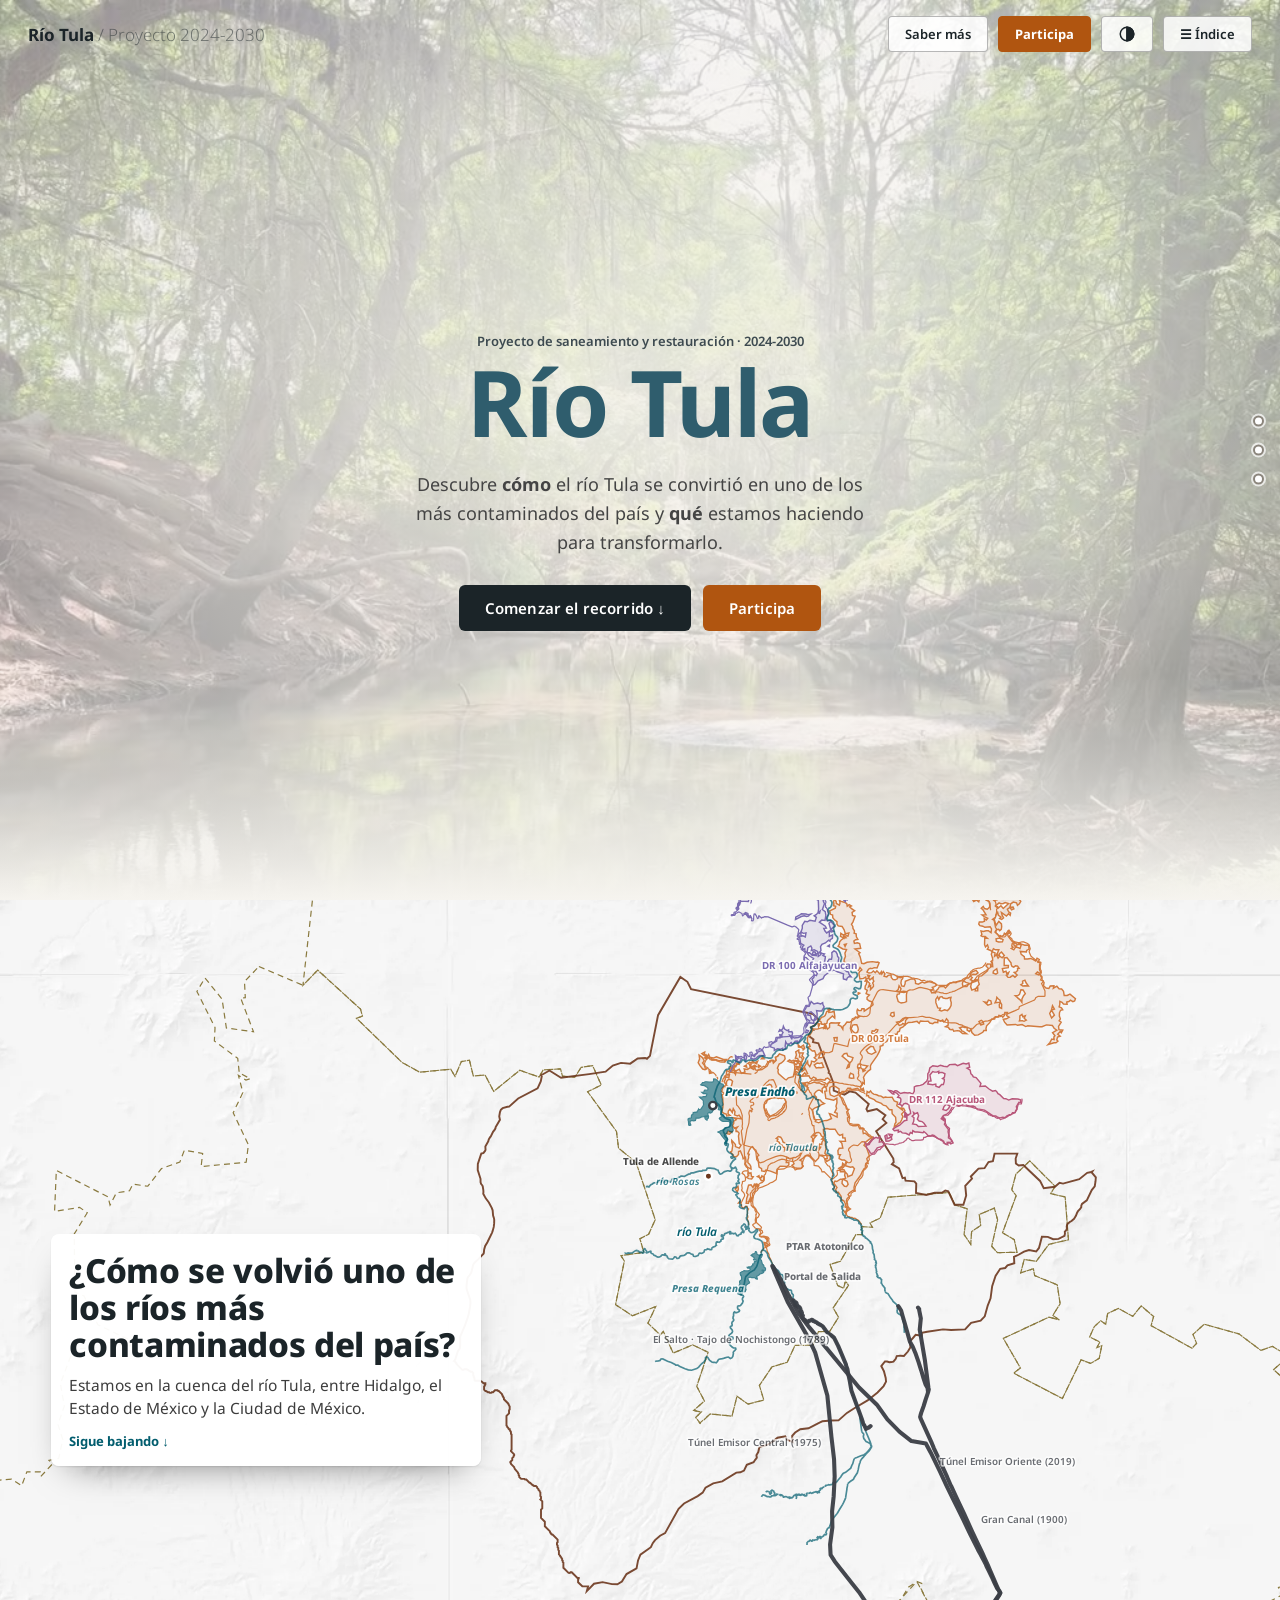
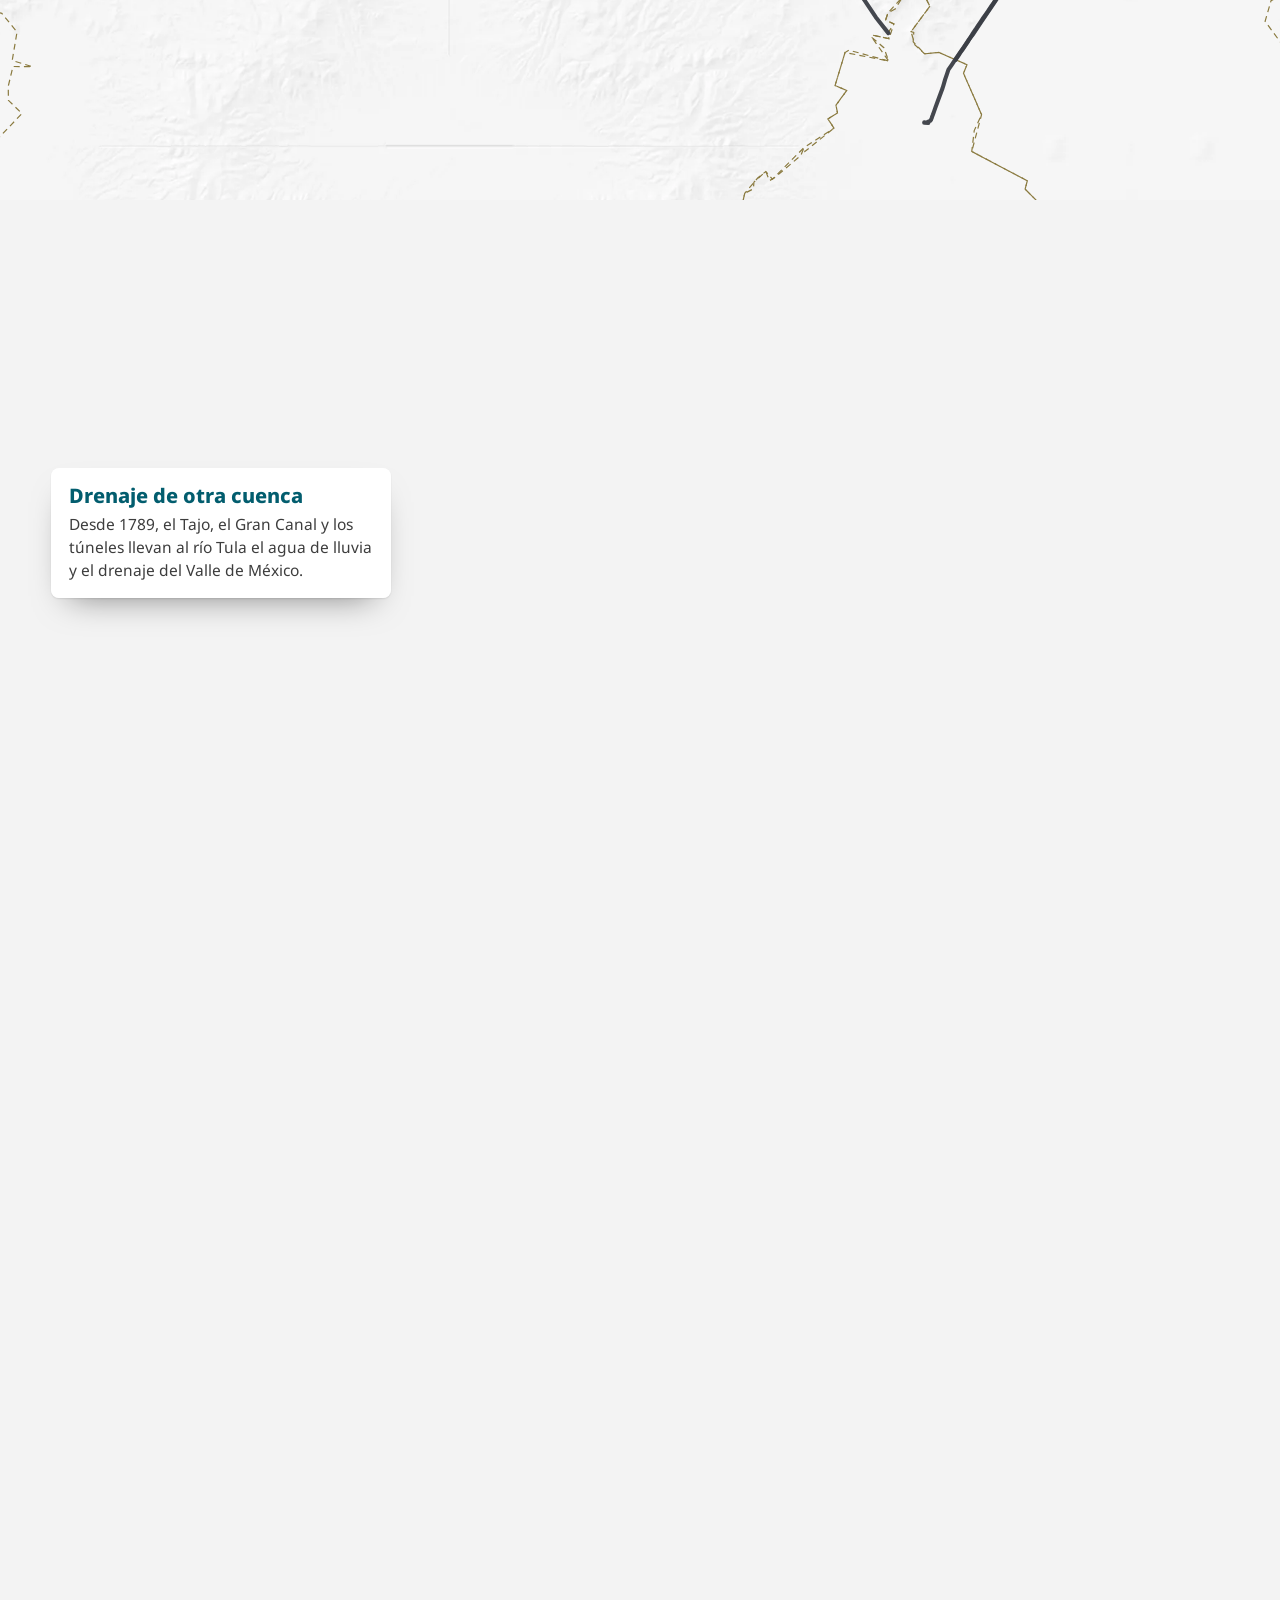
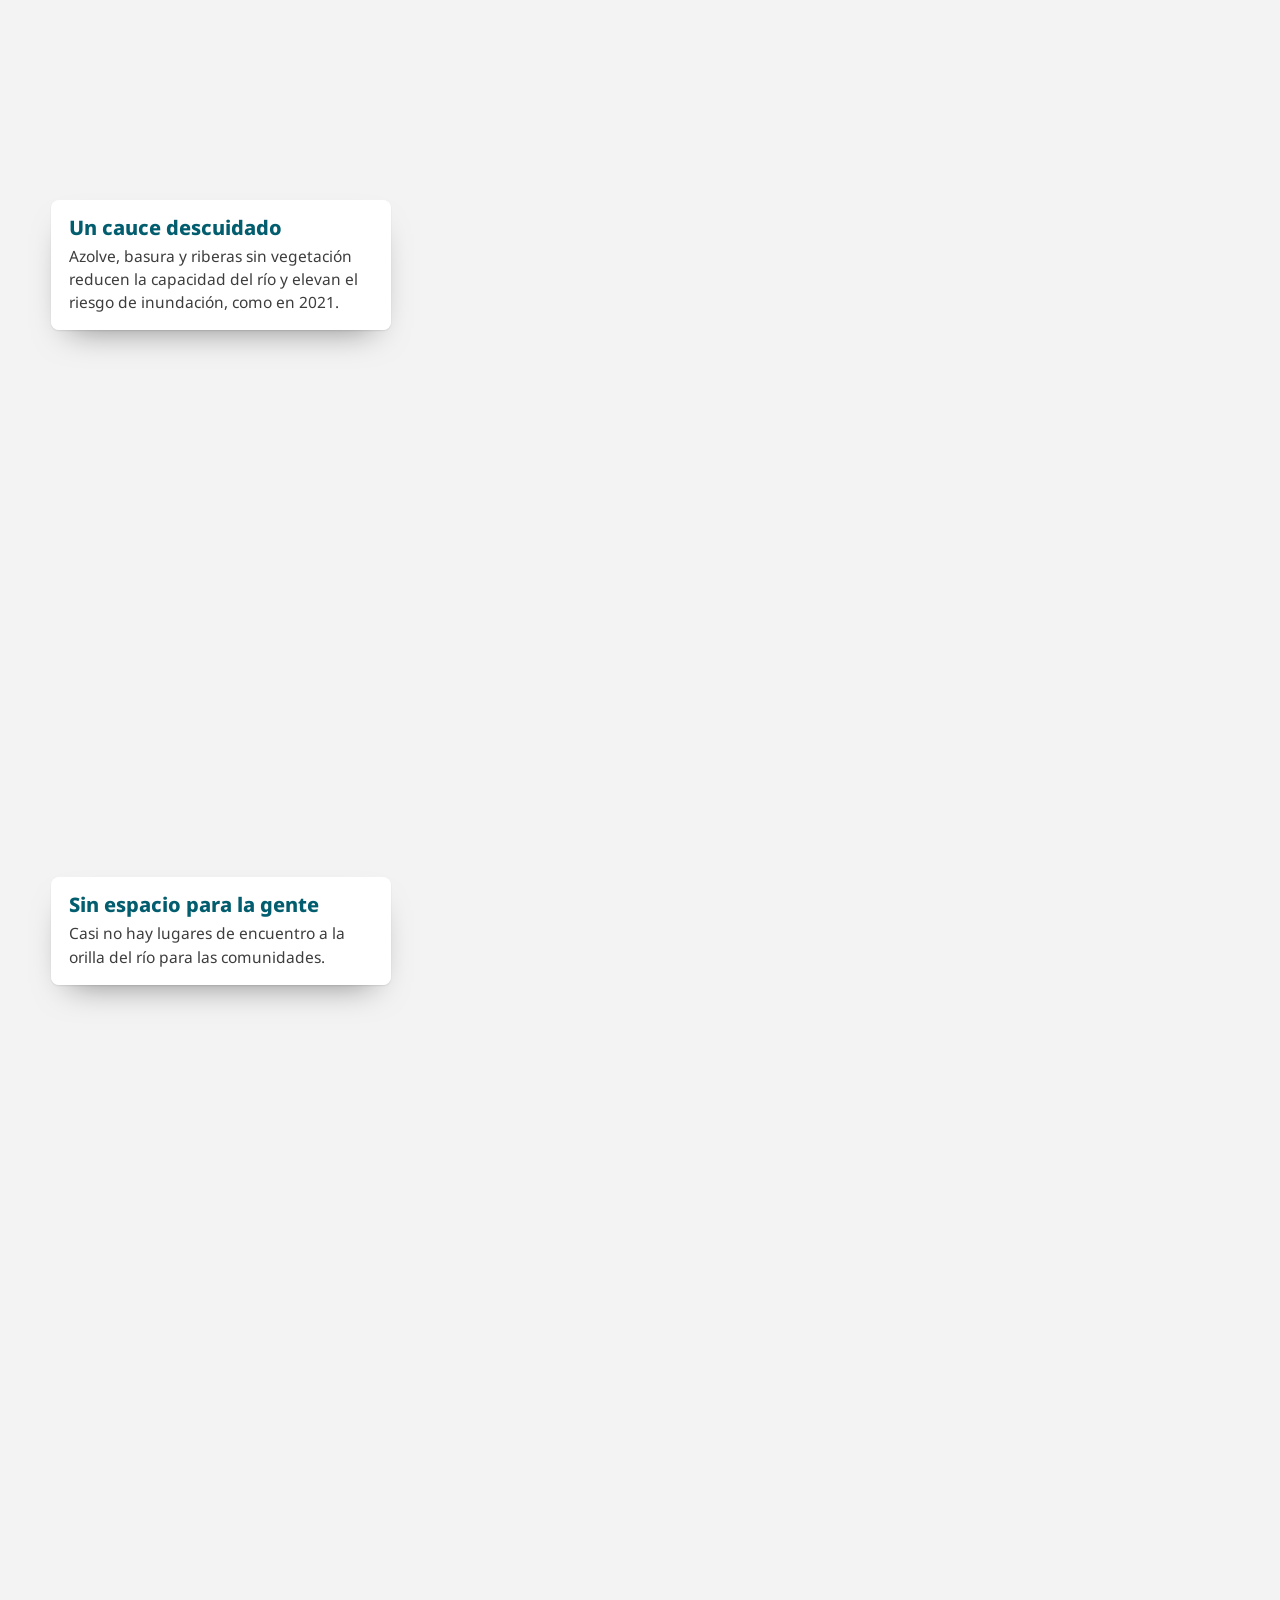
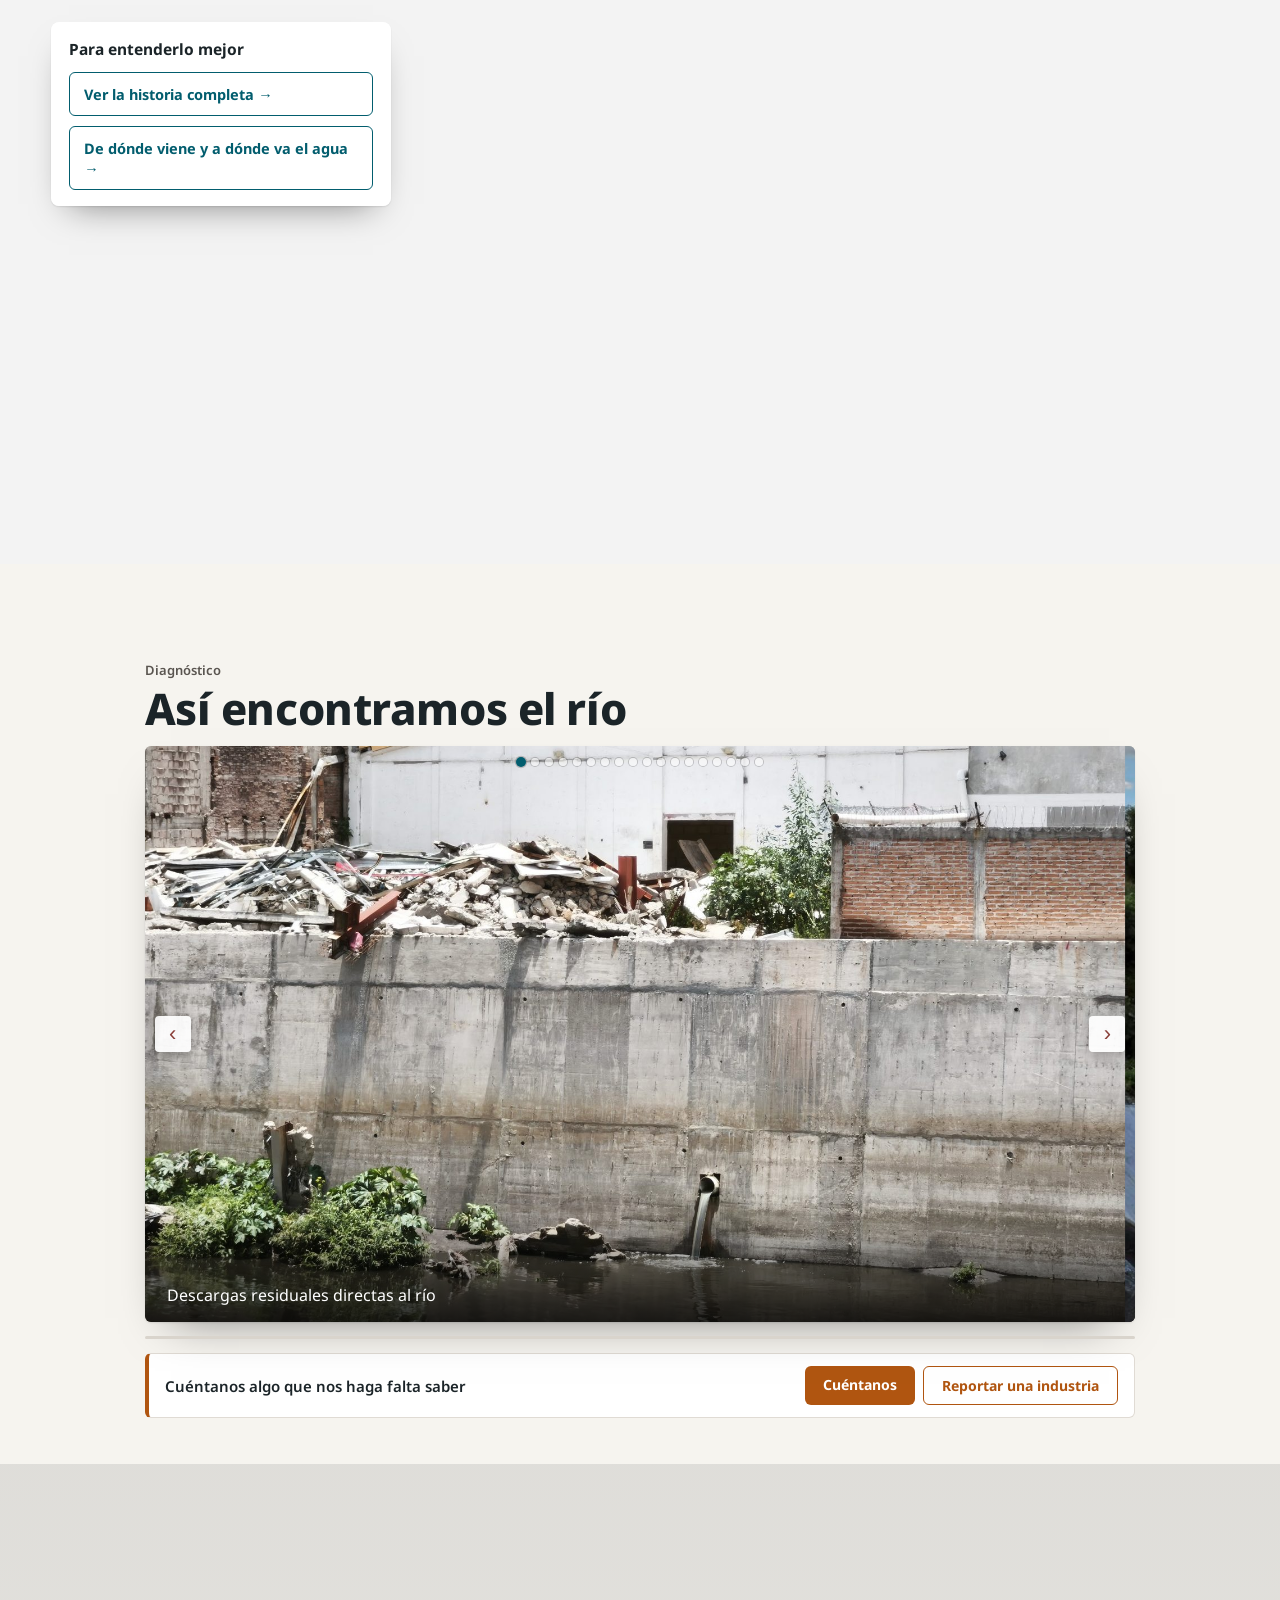
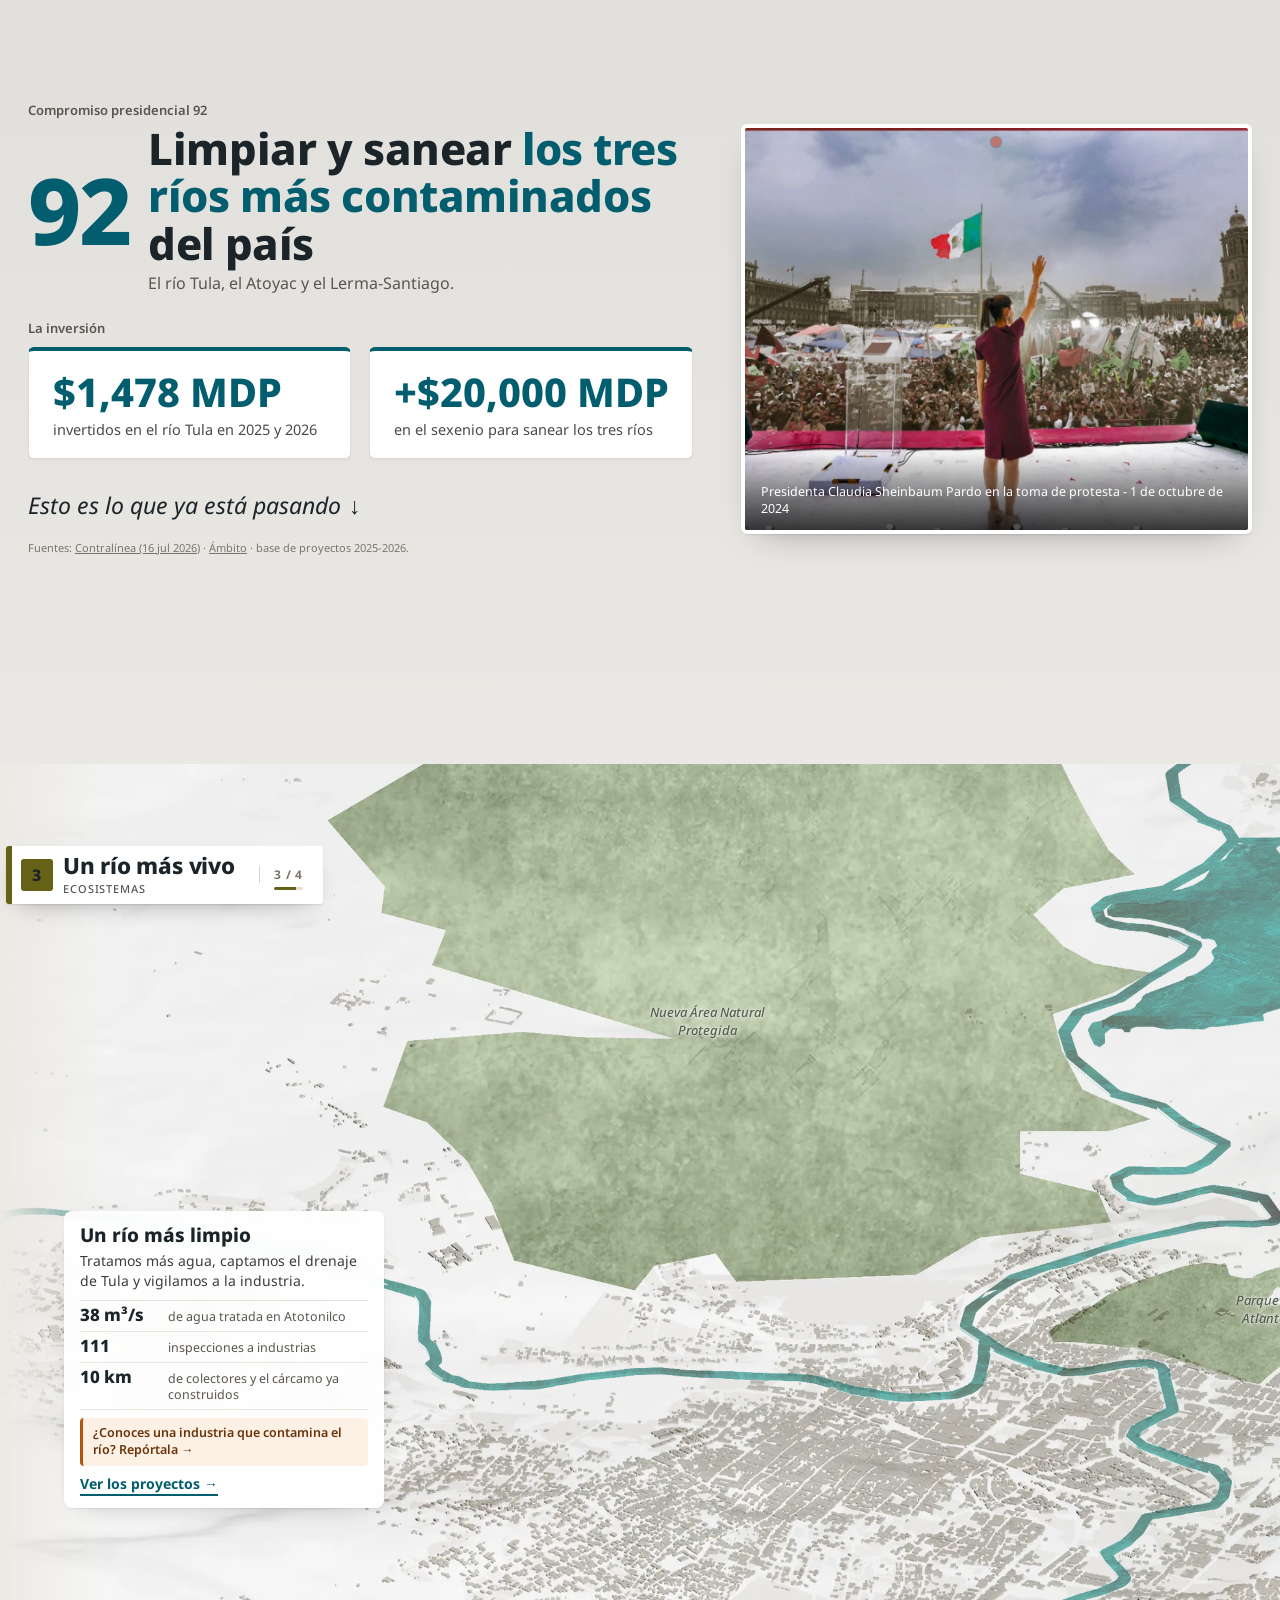
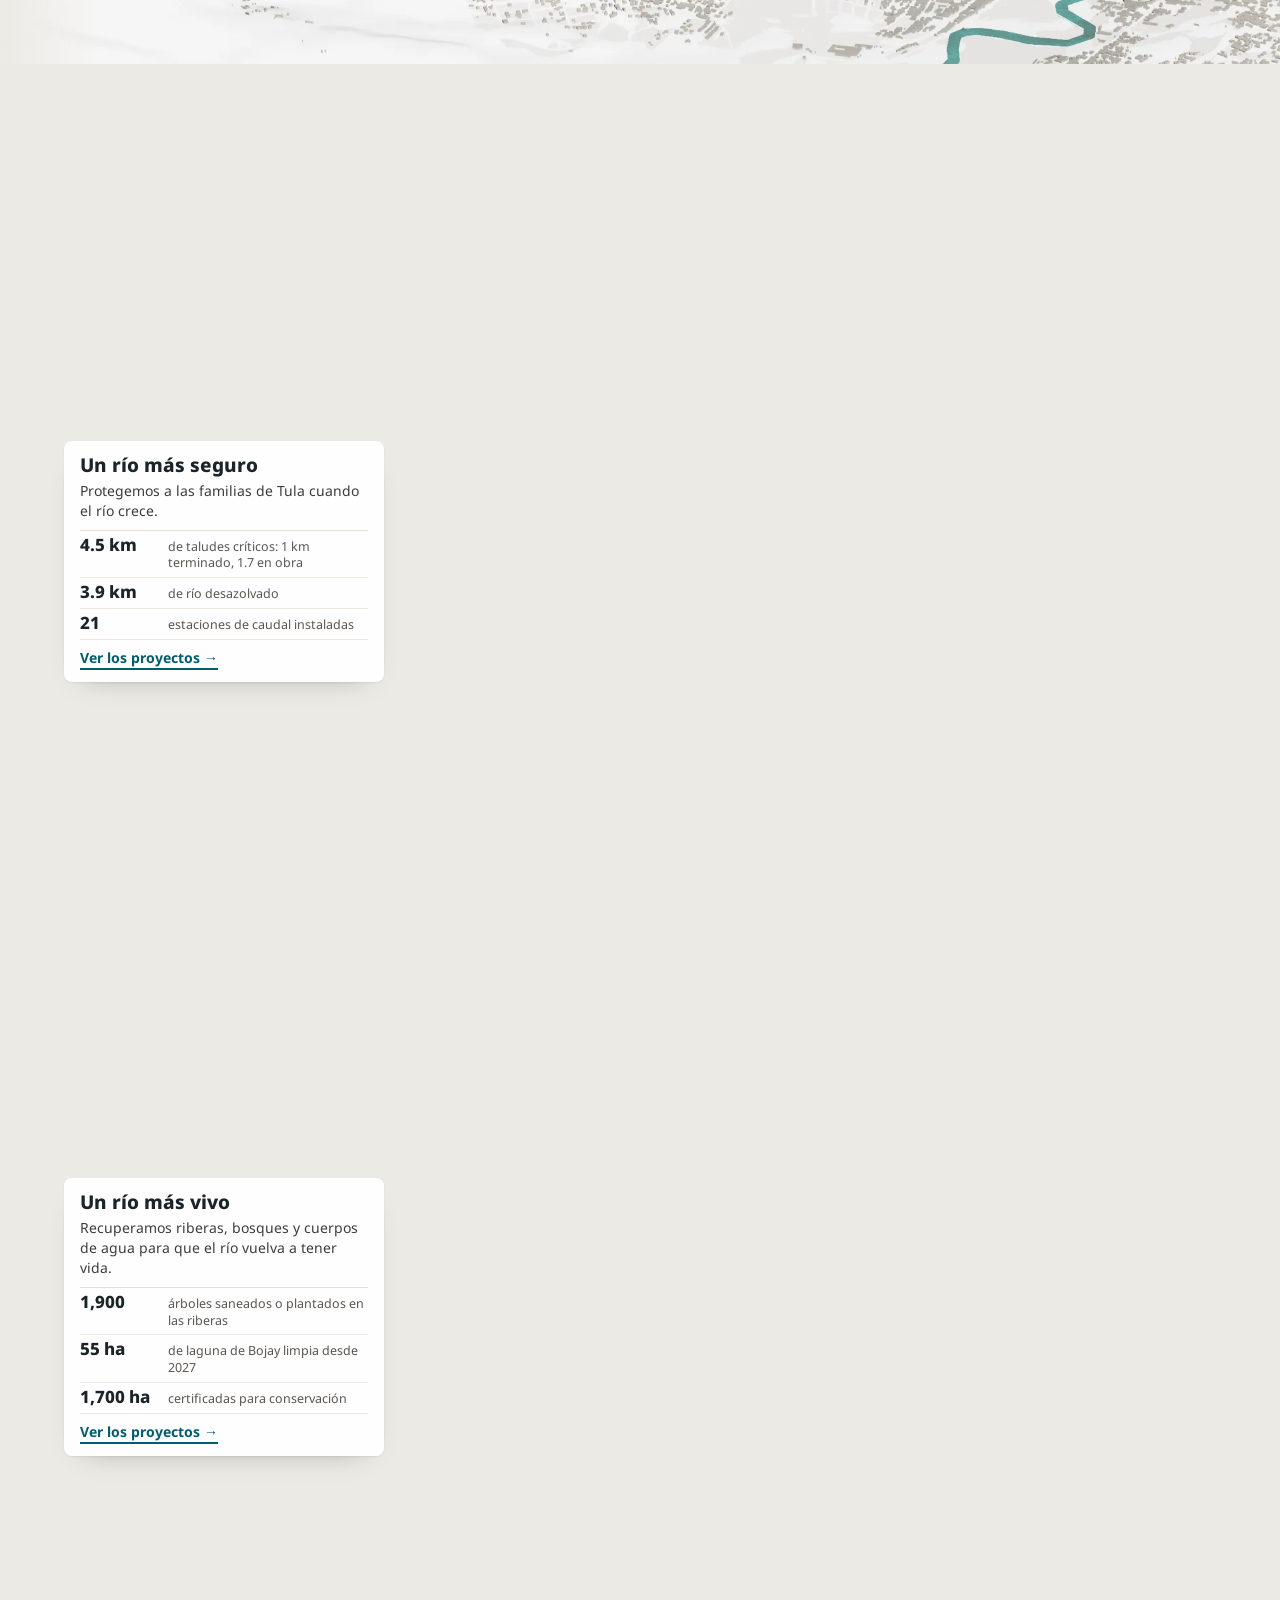
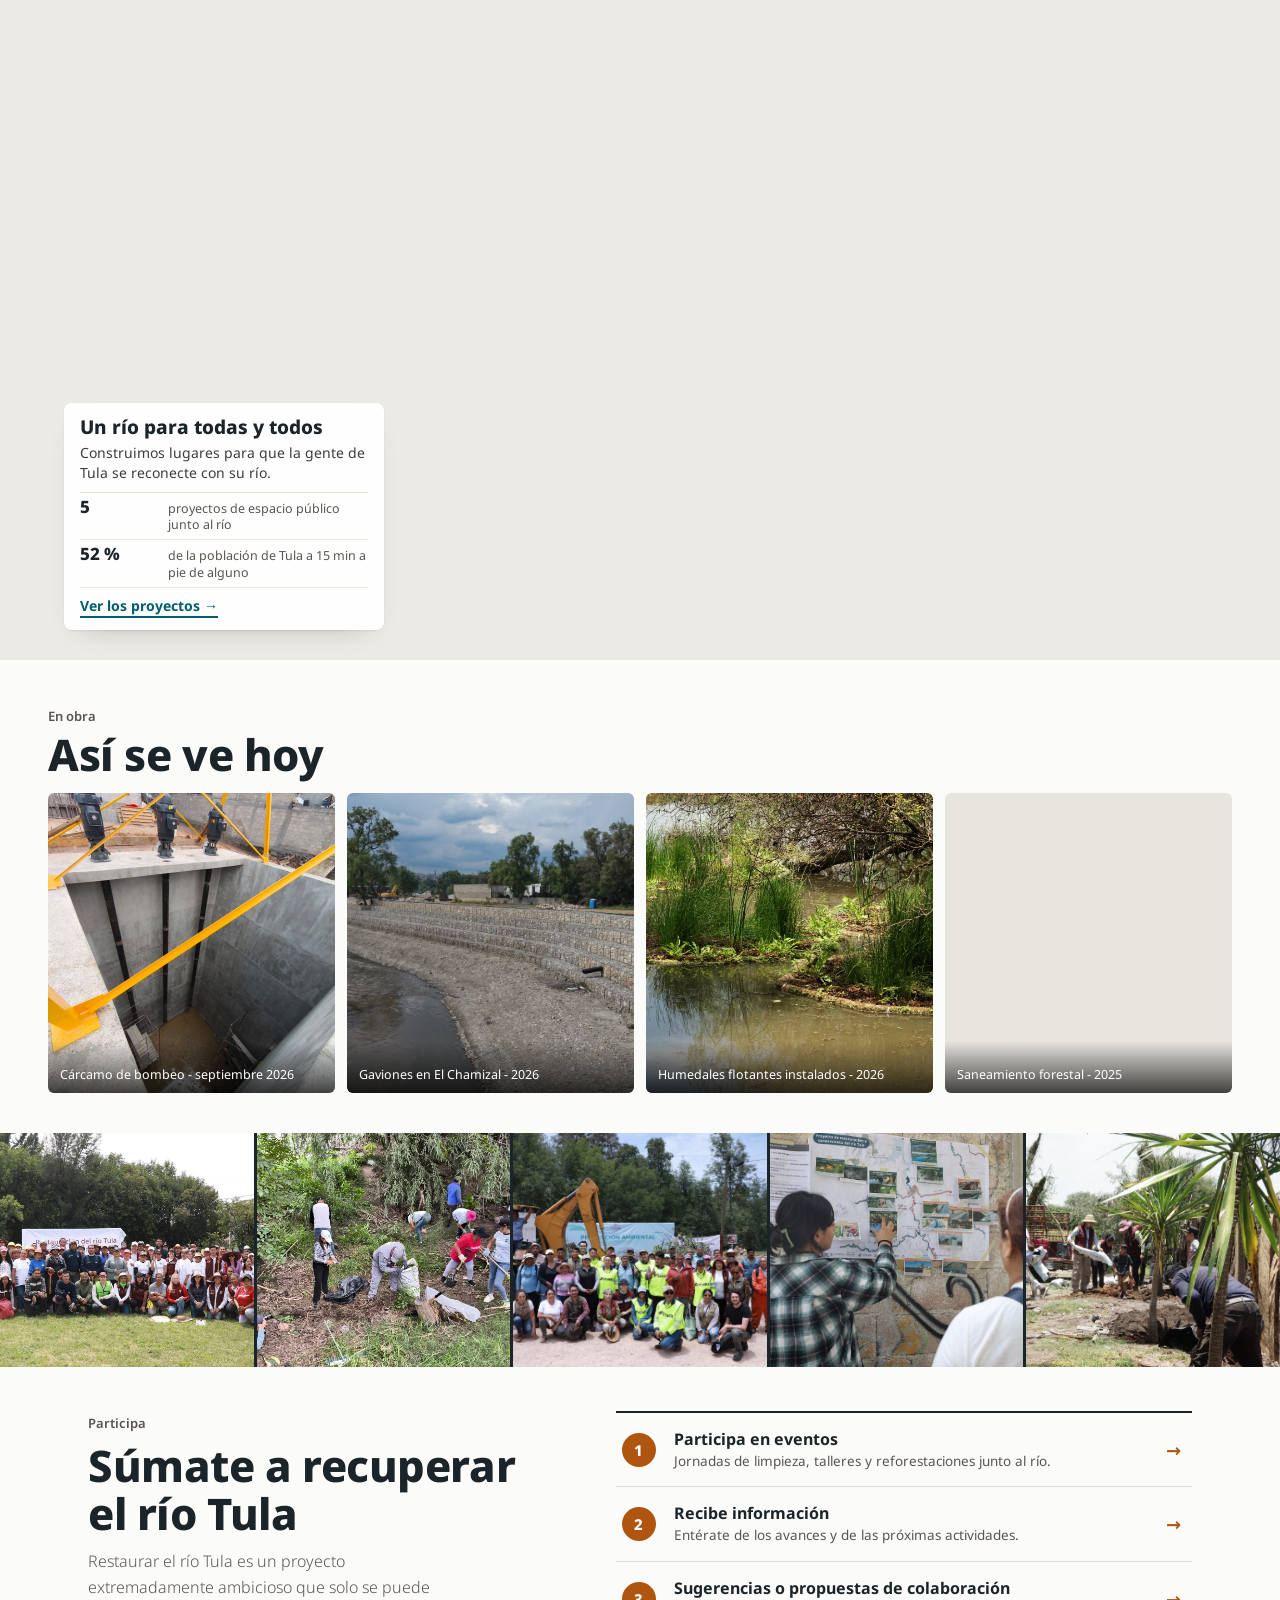
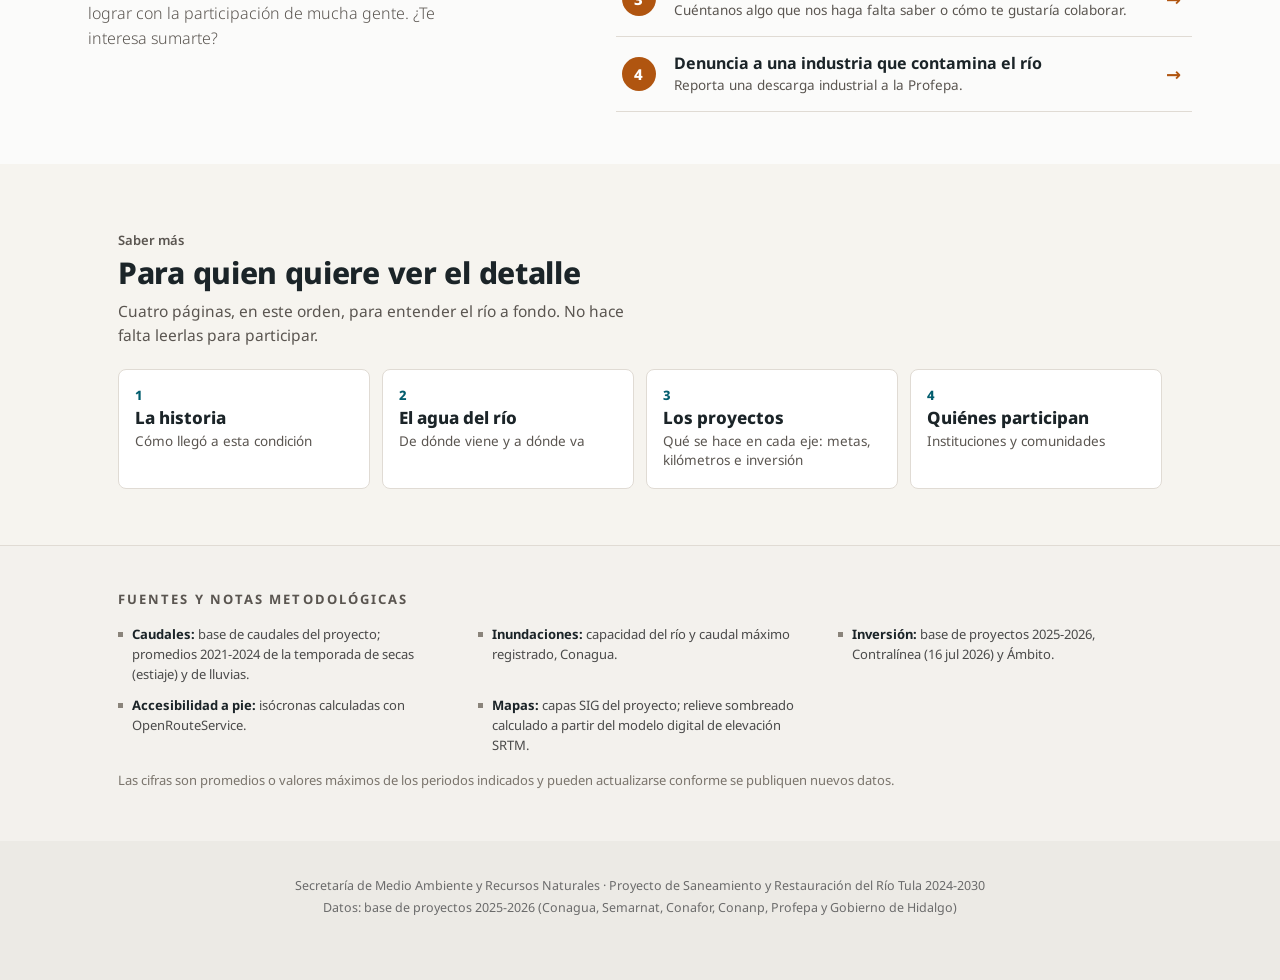
==== commit a3566a1c: "Reestructura del landing: causas del problema, actores en celular, orden de paginas de detalle" ====
--- a/index.html
+++ b/index.html
@@ -6,10 +6,10 @@
   <title>Río Tula: Plan de Saneamiento y Restauración 2024-2030</title>
   <meta name="description" content="El proyecto para sanear y restaurar el río Tula: un río más limpio, más seguro, más vivo y para todas y todos." />
   <link href="https://fonts.googleapis.com/css2?family=Noto+Sans:wght@300;400;500;600;700;800;900&display=swap" rel="stylesheet" />
-  <link rel="stylesheet" href="css/temas.css?v=39" />
-  <link rel="stylesheet" href="css/historia.css?v=39" />
-  <link rel="stylesheet" href="css/capitulos.css?v=39" />
-  <link rel="stylesheet" href="css/sistema.css?v=39" />
+  <link rel="stylesheet" href="css/temas.css?v=47" />
+  <link rel="stylesheet" href="css/historia.css?v=47" />
+  <link rel="stylesheet" href="css/capitulos.css?v=47" />
+  <link rel="stylesheet" href="css/sistema.css?v=47" />
 <link rel="preload" as="image" href="img/video/diagnostico_7.jpg" />
   <script>(function(){var h=document.documentElement;h.classList.add('js');try{var s=localStorage;if(s.getItem('rt-noche')==='1')h.dataset.theme='dark';if(s.getItem('rt-cvd')==='1')h.dataset.cvd='1'}catch(e){}})()</script>
 </head>
@@ -26,7 +26,7 @@
 <nav id="main-nav">
   <a class="nav-logo" href="#top">Río Tula <span>/ Proyecto 2024-2030</span></a>
   <div class="nav-right">
-    <a class="nav-btn nav-link" href="proyecto.html">Cifras y proyectos</a><a class="nav-btn nav-link" href="historia.html">La historia</a>
+    <a class="nav-btn nav-link" href="#profundiza">Saber más</a>
     <button class="nav-btn nav-pp" id="ppBtn" type="button" data-pp>Participa</button>
     <div class="a11y">
       <button class="nav-btn a11y-btn" id="a11yBtn" type="button" aria-haspopup="true" aria-expanded="false" aria-controls="a11yMenu" aria-label="Accesibilidad" title="Accesibilidad">
@@ -44,20 +44,20 @@
 
 <div class="idx-panel" id="idxPanel" role="dialog" aria-label="Índice">
   <button class="idx-close" id="idxClose" type="button" aria-label="Cerrar">×</button>
-  <div class="idx-box"><p class="idx-k">Índice</p><ol class="idx-cols"><li><a href="#problema" style="--c:#025d6e;--bp:50% 50%" data-img="img/fotos/diagnostico/1_Descargas%20residuales%20directas%20al%20r%C3%ADo.jpg"><span class="ic-n">01</span><span class="ic-img"></span><span class="ic-t">El problema</span><small>Cómo se volvió uno de los ríos más contaminados</small></a></li><li><a href="#promesa" style="--c:#025d6e;--bp:50% 50%" data-img="img/fotos/promesa-1/50_Presidenta%20Claudia%20Sheinbaum%20Pardo%20en%20la%20toma%20de%20protesta%20-%201%20de%20octubre%20de%202024.webp"><span class="ic-n">02</span><span class="ic-img"></span><span class="ic-t">El compromiso</span><small>Limpiar y sanear los tres ríos más contaminados</small></a></li><li><a href="#solucion" style="--c:#025d6e;--bp:50% 50%" data-img="img/fotos/calidad-1/1_PTAR%20Atotonilco.jpg"><span class="ic-n">03</span><span class="ic-img"></span><span class="ic-t">La solución</span><small>Un mapa, cuatro mensajes</small></a></li><li><a href="#franja" style="--c:#025d6e;--bp:50% 50%" data-img="img/fotos/inundaciones-1/10_Gaviones%20en%20El%20Chamizal%20-%202026.jpg"><span class="ic-n">04</span><span class="ic-img"></span><span class="ic-t">Así se ve hoy</span><small>Fotos de obra</small></a></li><li><a href="proyecto.html" style="--c:#025d6e;--bp:50% 50%" data-img="img/fotos/ecosistemas-2/1_ACTUAL%20-%20Bojay.jpg"><span class="ic-n">05</span><span class="ic-img"></span><span class="ic-t">Cifras y proyectos</span><small>Cuántos proyectos, kilómetros e inversión</small></a></li><li><a href="agua.html" style="--c:#025d6e;--bp:72% 62%" data-img="img/mapa/base.webp"><span class="ic-n">06</span><span class="ic-img"></span><span class="ic-t">El agua del río</span><small>De dónde viene y a dónde va</small></a></li><li><a href="historia.html" style="--c:#025d6e;--bp:40% 50%" data-img="img/mapa/historia-final.webp"><span class="ic-n">07</span><span class="ic-img"></span><span class="ic-t">Historia del río</span><small>Cómo llegó a esta condición</small></a></li><li><a href="actores.html" style="--c:#025d6e;--bp:50% 50%" data-img="img/fotos/ecosistemas-3/1_Puma%20encontrado%20en%20una%20ADVC%20a%203%20km%20del%20r%C3%ADo%20-%202026.png"><span class="ic-n">08</span><span class="ic-img"></span><span class="ic-t">Quiénes participan</span><small>Instituciones y comunidades</small></a></li><li><a href="#participa" style="--c:#b05510;--bp:50% 50%" data-img="img/fotos/participa/1_Jornada%20de%20limpieza%20en%20Chapultepec%20-%202025.jpg"><span class="ic-n">09</span><span class="ic-img"></span><span class="ic-t">Participa</span><small>Cómo sumarte al proyecto</small></a></li></ol></div>
+  <div class="idx-box"><p class="idx-k">Índice</p><ol class="idx-cols"><li><a href="#problema" style="--c:#025d6e;--bp:50% 50%" data-img="img/fotos/diagnostico/1_Descargas%20residuales%20directas%20al%20r%C3%ADo.jpg"><span class="ic-n">01</span><span class="ic-img"></span><span class="ic-t">¿Qué pasó con el río?</span><small>Cómo se volvió uno de los más contaminados</small></a></li><li><a href="#promesa" style="--c:#025d6e;--bp:50% 50%" data-img="img/fotos/promesa-1/50_Presidenta%20Claudia%20Sheinbaum%20Pardo%20en%20la%20toma%20de%20protesta%20-%201%20de%20octubre%20de%202024.webp"><span class="ic-n">02</span><span class="ic-img"></span><span class="ic-t">El compromiso</span><small>Limpiar y sanear los tres ríos más contaminados</small></a></li><li><a href="#solucion" style="--c:#025d6e;--bp:50% 50%" data-img="img/fotos/calidad-1/1_PTAR%20Atotonilco.jpg"><span class="ic-n">03</span><span class="ic-img"></span><span class="ic-t">La solución</span><small>Un mapa, cuatro mensajes</small></a></li><li><a href="#franja" style="--c:#025d6e;--bp:50% 50%" data-img="img/fotos/inundaciones-1/10_Gaviones%20en%20El%20Chamizal%20-%202026.jpg"><span class="ic-n">04</span><span class="ic-img"></span><span class="ic-t">Así se ve hoy</span><small>Fotos de obra</small></a></li><li><a href="#participa" style="--c:#b05510;--bp:50% 50%" data-img="img/fotos/participa/1_Jornada%20de%20limpieza%20en%20Chapultepec%20-%202025.jpg"><span class="ic-n">05</span><span class="ic-img"></span><span class="ic-t">Participa</span><small>Cómo sumarte al proyecto</small></a></li><li><a href="historia.html" style="--c:#6b6b6b;--bp:40% 50%" data-img="img/mapa/historia-final.webp"><span class="ic-n">06</span><span class="ic-img"></span><span class="ic-t">La historia</span><small>Cómo llegó a esta condición</small></a></li><li><a href="agua.html" style="--c:#6b6b6b;--bp:72% 62%" data-img="img/mapa/base.webp"><span class="ic-n">07</span><span class="ic-img"></span><span class="ic-t">El agua del río</span><small>De dónde viene y a dónde va</small></a></li><li><a href="proyecto.html" style="--c:#6b6b6b;--bp:50% 50%" data-img="img/fotos/ecosistemas-2/1_ACTUAL%20-%20Bojay.jpg"><span class="ic-n">08</span><span class="ic-img"></span><span class="ic-t">Los proyectos</span><small>Qué se hace en cada eje: metas, kilómetros e inversión</small></a></li><li><a href="actores.html" style="--c:#6b6b6b;--bp:50% 50%" data-img="img/fotos/ecosistemas-3/1_Puma%20encontrado%20en%20una%20ADVC%20a%203%20km%20del%20r%C3%ADo%20-%202026.png"><span class="ic-n">09</span><span class="ic-img"></span><span class="ic-t">Quiénes participan</span><small>Instituciones y comunidades</small></a></li></ol></div>
 </div>
 
 <div class="lightbox" id="lightbox"><button class="lightbox-close" type="button" aria-label="Cerrar">×</button><button class="lightbox-nav lightbox-prev" type="button" aria-label="Anterior">‹</button><img id="lightboxImg" alt=""><button class="lightbox-nav lightbox-next" type="button" aria-label="Siguiente">›</button><div class="lightbox-cap" id="lightboxCap"></div></div>
 
-<div class="pp" id="ppPanel" role="dialog" aria-label="Súmate a recuperar el río"><div class="pp-box"><button class="pp-x" type="button" aria-label="Cerrar">×</button><h2>Súmate a recuperar el río</h2><p>Elige cómo quieres participar.</p><div class="pp-ls"><a class="pp-l" href="https://forms.gle/ywk73PzvLo6HkGVFA" target="_blank" rel="noopener">Participa en eventos<i>→</i></a><a class="pp-l" href="https://forms.gle/ywk73PzvLo6HkGVFA" target="_blank" rel="noopener">Recibe información<i>→</i></a><a class="pp-l" href="https://forms.gle/ywk73PzvLo6HkGVFA" target="_blank" rel="noopener">Sugerencias o propuestas de colaboración<i>→</i></a><a class="pp-l" href="https://www.profepa.gob.mx/innovaportal/v/1156/1/mx/haz_tu_denuncia.html" target="_blank" rel="noopener">Denuncia a una industria que contamina el río<i>→</i></a></div></div></div>
+<div class="pp" id="ppPanel" role="dialog" aria-label="Súmate a recuperar el río"><div class="pp-box"><button class="pp-x" type="button" aria-label="Cerrar">×</button><h2>Súmate a recuperar el río</h2><p>Elige cómo quieres participar.</p><div class="pp-ls"><a class="pp-l" href="https://forms.gle/ywk73PzvLo6HkGVFA" target="_blank" rel="noopener"><span>Participa en eventos</span><i>→</i></a><a class="pp-l" href="https://forms.gle/ywk73PzvLo6HkGVFA" target="_blank" rel="noopener"><span>Recibe información</span><i>→</i></a><a class="pp-l" href="https://forms.gle/ywk73PzvLo6HkGVFA" target="_blank" rel="noopener"><span>Sugerencias o propuestas de colaboración</span><i>→</i></a><a class="pp-l" href="https://www.profepa.gob.mx/innovaportal/v/1156/1/mx/haz_tu_denuncia.html" target="_blank" rel="noopener"><span>Denuncia a una industria que contamina el río</span><i>→</i></a></div></div></div>
 
-<nav class="hilo" id="hilo" aria-label="El problema y la solución están ligados"><a class="hl-n" href="#problema" data-s="problema"><i>1</i><span>El problema</span></a><a class="hl-n" href="#solucion" data-s="solucion"><i>2</i><span>La solución</span></a></nav>
+<nav class="hilo" id="hilo" aria-label="Las tres partes: el problema, la solución y participa"><a class="hl-n" href="#problema" data-s="problema" title="¿Qué pasó?" aria-label="¿Qué pasó?"><span>¿Qué pasó?</span><i></i></a><a class="hl-n" href="#solucion" data-s="solucion" title="La solución" aria-label="La solución"><span>La solución</span><i></i></a><a class="hl-n" href="#participa" data-s="participa" title="Participa" aria-label="Participa"><span>Participa</span><i></i></a></nav>
 
 <header class="hero" id="top" data-nav="light"><div class="hero-bg"></div><div class="hero-glow"></div><video class="hero-video" id="heroVideo" muted loop playsinline preload="auto" aria-hidden="true" data-src="img/video/diagnostico_7.mp4" data-src-m="img/video/diagnostico_7_m.mp4" poster="img/video/diagnostico_7.jpg"></video><script>(function(){var v=document.getElementById("heroVideo");if(!v)return;var c=navigator.connection||{};if(matchMedia("(prefers-reduced-motion: reduce)").matches||c.saveData||/(^|-)2g$/.test(c.effectiveType||"")){v.remove();return}var m=innerWidth<=900||(c.downlink&&c.downlink<3);v.src=(m&&v.getAttribute("data-src-m"))||v.getAttribute("data-src");v.load()})()</script><p class="hs-eyebrow">Proyecto de saneamiento y restauración · 2024-2030</p><h1 class="hs-main-title">Río Tula</h1><p class="hs-subtitle">Descubre <strong>cómo</strong> el río Tula se convirtió en uno de los más contaminados del país y <strong>qué</strong> estamos haciendo para transformarlo.</p><div class="hero-cta"><a class="btn btn-dark" href="#origen">Comenzar el recorrido ↓</a><button class="btn btn-pp" type="button" data-pp>Participa</button></div></header>
 
-<section class="s-prob" id="problema" data-nav="light"><div class="pb-stage"><svg class="omap omap-all wide" id="pmap" viewBox="-640 -805 1792 2178" preserveAspectRatio="xMidYMid slice" role="img" aria-label="Mapa de Hidalgo, el Estado de México y la Ciudad de México con la cuenca del río Tula" data-wide="-640 -805 1152 1373" data-basin="4 3 526 502" data-mid="-6 -7 566 619"><image class="hillshade" href="img/mapa/hillshade.webp" x="-628.9" y="-628.9" width="1809.4" height="1886.6" preserveAspectRatio="none"/><path class="o-est" d="M-154.88,-5.90 L-119.11,9.39 L-107.06,-2.96 L-72.27,28.79 L-70.71,34.52 L-75.58,36.15 L-38.46,72.13 L-24.26,79.98 L1.08,77.60 L4.54,83.46 L9.72,71.37 L16.29,70.30 L19.40,83.07 L28.97,82.29 L35.98,95.65 L57.13,78.48 L72.94,83.99 L76.25,78.15 L90.35,77.35 L91.94,83.30 L101.99,84.11 L107.15,76.04 L116.45,74.77 L123.48,90.48 L112.39,95.93 L135.82,128.15 L137.47,141.66 L151.88,153.74 L167.33,199.93 L161.98,211.82 L154.85,215.42 L158.15,226.56 L139.43,229.16 L142.23,233.57 L135.08,268.99 L148.73,278.08 L167.77,270.55 L161.42,284.06 L171.47,293.76 L173.95,290.80 L181.92,308.42 L197.76,301.71 L210.33,307.76 L201.10,335.44 L207.33,347.38 L198.60,355.07 L204.83,356.29 L200.25,360.70 L203.95,365.53 L212.02,357.90 L229.75,359.65 L233.81,343.42 L242.70,349.87 L255.62,346.58 L252.02,334.73 L262.25,319.60 L274.66,315.89 L280.98,302.13 L295.61,301.99 L300.07,290.86 L309.01,291.03 L316.39,279.26 L312.01,271.65 L324.50,253.32 L322.05,249.77 L320.47,255.62 L315.68,253.49 L309.45,236.35 L317.86,233.81 L330.45,212.09 L335.70,212.10 L335.13,205.53 L343.86,206.13 L341.97,202.57 L350.22,198.67 L356.54,181.65 L406.27,177.87 L411.11,188.08 L420.96,191.04 L418.42,212.04 L423.84,219.95 L424.58,209.59 L431.96,204.73 L430.75,195.71 L443.05,190.57 L445.71,200.07 L440.89,221.56 L445.55,226.75 L461.56,226.47 L459.23,216.24 L449.70,210.60 L460.78,180.44 L457.22,175.74 L460.52,162.99 L471.85,152.16 L492.44,172.79 L488.85,178.78 L500.62,181.49 L503.30,216.30 L487.33,219.96 L477.16,233.82 L467.34,232.26 L464.51,243.10 L474.77,239.87 L475.81,245.41 L494.21,252.91 L496.52,268.35 L490.59,277.76 L495.97,281.42 L487.49,279.18 L450.35,296.43 L464.26,320.53 L458.78,324.68 L498.37,345.37 L513.61,313.89 L521.31,316.81 L528.32,312.63 L530.39,302.44 L526.43,304.01 L528.87,299.39 L520.51,295.30 L524.36,286.82 L529.60,282.10 L533.58,284.96 L535.19,276.25 L543.85,272.06 L555.60,278.48 L562.44,270.06 L572.57,278.67 L570.48,286.09 L603.75,304.45 L607.46,300.51 L604.59,293.18 L613.66,284.93 L641.85,292.78 L659.80,306.25 L669.12,302.91 L678.49,308.55 L687.12,299.70 L687.69,306.30 L670.16,321.83 L685.00,335.42 L685.71,321.60 L695.22,319.68 L709.49,336.25 L710.27,344.30 L720.64,349.22 L719.50,355.49 L728.37,354.61 L728.78,363.42 L738.87,369.36 L731.28,398.70 L725.97,395.54 L714.38,400.78 L720.56,419.34 L709.71,437.58 L723.51,444.68 L707.08,453.59 L691.64,443.96 L689.18,446.54 L687.63,470.66 L694.91,481.46 L689.24,489.84 L681.54,490.00 L681.47,497.45 L674.03,498.93 L676.30,505.42 L668.02,509.69 L663.19,526.49 L696.01,571.09 L700.93,585.12 L695.34,590.81 L713.54,610.08 L712.01,613.88 L703.04,607.66 L696.23,609.50 L694.45,630.43 L699.48,651.68 L711.42,662.11 L707.06,667.09 L696.07,667.30 L694.13,686.68 L718.78,734.85 L707.85,748.56 L705.57,787.33 L713.61,814.50 L711.16,811.94 L710.01,830.02 L720.39,834.23 L715.58,847.88 L720.16,855.95 L711.01,864.56 L721.85,872.49 L716.64,877.34 L717.56,888.88 L724.36,895.01 L717.96,907.95 L693.90,917.73 L660.06,961.32 L610.73,961.48 L606.66,966.93 L589.70,961.25 L583.12,951.60 L576.66,956.31 L560.51,945.80 L561.98,938.74 L553.30,927.30 L550.51,912.99 L552.58,902.21 L530.44,892.81 L522.08,874.42 L502.42,870.35 L493.23,877.14 L478.72,866.96 L487.80,858.75 L492.35,845.50 L493.41,832.48 L487.29,817.03 L495.37,812.96 L486.66,802.24 L496.90,799.21 L486.43,784.04 L485.86,769.06 L503.61,765.43 L505.14,759.94 L485.82,753.49 L487.59,740.74 L480.39,738.45 L493.10,688.03 L468.07,662.92 L469.86,656.12 L424.68,632.31 L432.66,602.34 L417.98,568.73 L420.80,561.76 L397.93,551.79 L386.33,552.91 L378.50,545.61 L375.32,534.90 L390.66,514.20 L380.03,494.14 L356.57,519.59 L354.65,525.41 L361.34,528.59 L357.43,540.64 L344.33,537.79 L343.63,539.73 L357.15,558.79 L321.64,551.88 L313.52,578.73 L323.03,582.69 L314.28,594.69 L315.53,600.99 L307.68,605.83 L312.65,613.34 L288.20,629.26 L262.59,654.88 L257.21,648.58 L250.65,653.88 L240.11,666.34 L236.42,682.52 L220.84,699.69 L225.35,706.77 L215.12,720.47 L232.70,727.75 L230.49,746.86 L248.92,755.47 L273.85,825.63 L262.64,831.92 L246.70,857.44 L247.08,881.91 L253.31,891.34 L247.21,891.45 L251.11,902.59 L245.68,912.20 L253.32,924.63 L253.11,949.95 L247.30,963.46 L233.10,968.90 L213.10,996.48 L185.98,995.57 L183.01,1007.79 L170.41,1008.20 L172.69,1044.99 L155.42,1083.72 L146.95,1087.53 L144.23,1098.53 L125.93,1120.82 L96.70,1140.21 L73.87,1131.68 L65.75,1119.98 L67.13,1110.32 L60.16,1107.33 L37.58,1106.87 L38.74,1116.87 L32.02,1120.72 L11.22,1084.14 L-13.24,1073.24 L-11.57,1080.12 L-21.47,1085.79 L3.86,1125.69 L-1.35,1127.23 L-18.53,1110.19 L-40.65,1106.58 L-42.10,1114.88 L-55.31,1127.05 L-53.03,1137.05 L-65.07,1145.05 L-73.29,1162.18 L-72.67,1176.54 L-79.35,1184.93 L-92.70,1177.54 L-95.52,1188.93 L-105.06,1187.04 L-117.35,1192.24 L-116.89,1202.86 L-127.90,1193.91 L-144.85,1193.25 L-157.62,1205.30 L-185.22,1215.15 L-195.31,1240.24 L-214.46,1228.11 L-222.66,1232.21 L-221.00,1218.09 L-238.50,1201.24 L-265.09,1216.45 L-270.65,1210.53 L-277.99,1214.62 L-270.00,1218.36 L-268.81,1231.58 L-283.44,1261.90 L-305.92,1265.84 L-303.11,1273.44 L-309.62,1272.07 L-312.51,1277.69 L-315.24,1273.24 L-321.78,1286.22 L-330.80,1283.43 L-335.37,1292.11 L-341.44,1290.66 L-339.97,1297.98 L-347.11,1300.38 L-349.48,1309.72 L-359.36,1308.51 L-365.28,1319.60 L-365.28,1313.90 L-371.04,1316.18 L-385.52,1330.98 L-384.45,1337.06 L-400.27,1329.29 L-408.35,1367.86 L-422.79,1362.09 L-430.69,1372.58 L-459.89,1348.37 L-468.89,1331.65 L-486.67,1329.31 L-470.26,1278.84 L-478.11,1255.57 L-493.31,1247.25 L-516.23,1268.99 L-529.87,1235.42 L-521.11,1206.78 L-516.16,1204.80 L-527.53,1188.03 L-546.60,1190.21 L-555.21,1174.93 L-548.97,1141.52 L-527.50,1131.12 L-529.63,1120.69 L-520.36,1095.94 L-507.25,1089.60 L-513.84,1084.43 L-515.71,1072.45 L-533.13,1076.18 L-535.34,1062.48 L-550.66,1061.09 L-556.55,1067.76 L-561.47,1055.74 L-556.15,1052.60 L-558.53,1042.84 L-589.33,1028.05 L-591.08,1033.35 L-621.34,1017.23 L-629.43,1004.62 L-634.71,1004.94 L-639.88,992.10 L-631.38,992.61 L-633.82,987.89 L-623.69,981.70 L-626.28,976.52 L-613.27,977.17 L-614.39,971.16 L-607.06,974.96 L-604.77,964.10 L-592.30,962.85 L-596.28,954.38 L-594.08,941.61 L-585.00,941.55 L-587.83,927.29 L-577.86,920.58 L-582.29,909.24 L-571.56,910.04 L-558.56,900.32 L-551.07,901.10 L-546.05,891.70 L-535.24,893.71 L-528.21,882.05 L-524.42,883.76 L-525.43,879.01 L-506.63,869.15 L-500.53,870.89 L-497.44,840.48 L-489.50,831.90 L-485.48,813.94 L-466.34,805.61 L-477.60,793.73 L-472.72,789.16 L-473.98,777.16 L-445.19,751.27 L-437.29,735.12 L-437.21,707.83 L-432.42,703.31 L-439.31,696.40 L-427.99,684.96 L-423.72,670.66 L-431.57,656.48 L-419.18,643.22 L-418.23,633.01 L-380.18,627.26 L-365.47,620.24 L-347.55,601.45 L-358.54,590.76 L-358.70,579.31 L-354.86,563.21 L-338.97,563.44 L-355.48,558.36 L-351.56,535.22 L-363.91,520.00 L-379.42,516.69 L-389.10,473.25 L-385.86,461.03 L-403.70,433.75 L-396.68,416.87 L-382.89,410.49 L-376.30,399.57 L-370.63,401.68 L-373.22,412.42 L-355.95,410.81 L-347.78,416.25 L-343.54,404.89 L-332.68,404.98 L-332.22,408.73 L-322.80,398.57 L-325.60,395.60 L-317.70,394.10 L-314.35,378.78 L-318.29,366.35 L-313.11,351.56 L-316.28,333.22 L-305.73,305.12 L-285.69,303.83 L-280.76,299.23 L-259.12,302.69 L-260.23,297.64 L-285.82,285.32 L-297.06,261.95 L-304.49,258.95 L-305.04,211.61 L-294.47,194.32 L-300.71,189.93 L-321.02,193.20 L-319.60,159.94 L-277.60,181.39 L-275.93,188.05 L-270.78,178.13 L-260.09,176.39 L-257.40,171.06 L-245.22,172.74 L-234.13,158.41 L-219.16,153.02 L-215.51,143.49 L-200.65,146.05 L-201.88,156.76 L-165.25,153.24 L-163.43,139.00 L-175.81,113.06 L-167.94,96.53 L-171.57,82.56 L-165.45,86.47 L-161.86,85.34 L-170.88,80.60 L-172.12,68.74 L-191.12,54.66 L-190.56,43.77 L-205.30,14.35 L-198.69,3.46 L-184.83,20.69 L-181.35,44.11 L-159.28,47.19 L-169.77,19.65 L-165.96,19.50 L-166.62,6.38 L-154.88,-5.90 Z"/><path class="o-est" d="M810.97,-805.23 L813.99,-798.06 L822.34,-797.11 L821.56,-775.89 L825.87,-770.59 L816.26,-765.96 L811.33,-770.54 L804.31,-763.51 L804.37,-755.99 L771.87,-708.37 L790.42,-694.30 L802.23,-700.06 L822.90,-698.27 L822.34,-687.13 L814.55,-684.59 L815.35,-679.71 L830.69,-673.25 L833.43,-669.81 L828.91,-666.03 L837.66,-662.33 L837.64,-648.08 L848.90,-643.07 L858.17,-630.29 L866.21,-628.64 L878.15,-635.60 L882.62,-630.48 L892.03,-635.64 L902.49,-632.02 L925.95,-653.51 L938.10,-646.74 L939.25,-654.35 L950.71,-657.84 L951.15,-643.34 L939.89,-631.33 L940.48,-625.02 L948.84,-617.31 L962.11,-620.42 L971.18,-612.36 L985.80,-627.55 L992.90,-628.34 L1000.89,-618.75 L999.33,-612.01 L1007.64,-606.04 L1003.08,-596.00 L1021.39,-595.93 L1040.04,-574.71 L1030.97,-533.32 L1012.61,-541.99 L1012.17,-532.64 L1003.36,-527.87 L1004.40,-515.61 L994.70,-511.91 L993.46,-500.48 L998.47,-495.72 L994.08,-485.28 L985.64,-488.84 L978.48,-463.92 L984.95,-457.89 L989.75,-460.68 L988.33,-451.98 L970.72,-445.38 L960.99,-423.20 L967.29,-417.78 L968.39,-410.58 L963.20,-409.08 L969.08,-390.83 L988.74,-388.58 L982.76,-373.67 L975.15,-377.00 L973.25,-367.79 L968.98,-371.13 L963.90,-365.25 L943.31,-364.83 L938.74,-359.29 L934.89,-362.79 L938.92,-376.26 L935.94,-372.27 L932.57,-376.58 L927.54,-367.09 L918.62,-363.71 L907.66,-373.29 L927.80,-382.25 L926.63,-387.97 L918.43,-389.90 L919.39,-396.33 L902.00,-400.98 L907.14,-421.76 L898.80,-415.92 L889.58,-419.86 L883.84,-412.32 L868.10,-416.95 L860.82,-409.91 L849.38,-409.18 L835.97,-390.28 L836.63,-379.22 L826.62,-355.04 L836.70,-339.84 L800.29,-325.96 L797.20,-334.56 L791.44,-333.61 L792.92,-326.01 L798.37,-326.60 L782.35,-315.75 L783.11,-305.60 L768.86,-295.06 L774.01,-280.04 L780.27,-275.90 L785.88,-289.67 L829.61,-312.45 L847.46,-333.99 L853.10,-338.15 L855.86,-334.82 L850.68,-314.75 L841.12,-310.02 L839.43,-298.83 L837.17,-303.54 L829.96,-300.14 L827.46,-279.30 L806.41,-262.76 L816.47,-222.98 L794.74,-226.67 L787.50,-217.72 L786.54,-193.66 L779.68,-180.90 L766.19,-172.27 L764.18,-165.54 L737.31,-155.69 L769.69,-112.32 L769.44,-83.79 L774.30,-69.32 L770.33,-58.32 L791.79,-41.52 L830.49,-37.76 L858.93,-72.81 L880.67,-89.20 L898.54,-87.17 L924.80,-100.38 L930.72,-123.24 L952.14,-137.44 L968.78,-159.50 L983.45,-164.07 L987.06,-174.62 L998.62,-180.33 L1014.40,-176.47 L1034.86,-190.49 L1037.71,-206.80 L1041.77,-204.98 L1053.55,-225.38 L1059.36,-221.93 L1061.31,-227.72 L1055.75,-229.95 L1063.82,-232.04 L1065.92,-243.44 L1073.51,-242.00 L1075.08,-249.56 L1082.56,-248.52 L1092.72,-273.65 L1090.65,-287.18 L1096.16,-285.29 L1114.49,-255.22 L1127.36,-251.59 L1129.70,-233.57 L1122.29,-224.89 L1136.37,-183.95 L1130.33,-179.10 L1152.19,-173.05 L1143.86,-164.87 L1149.76,-157.20 L1146.71,-149.87 L1136.21,-147.87 L1134.62,-128.61 L1094.65,-110.03 L1090.13,-90.47 L1069.17,-69.37 L1064.29,-61.54 L1066.45,-55.21 L1057.20,-49.41 L1056.80,-42.16 L1032.12,-36.01 L1019.84,-42.20 L1021.50,-11.47 L996.49,-9.65 L982.51,-18.86 L970.61,-16.64 L962.55,3.34 L950.09,11.18 L953.95,38.15 L959.67,44.94 L977.82,43.32 L987.72,29.84 L998.71,31.46 L1012.59,14.18 L1023.79,17.00 L1043.03,36.93 L1038.89,49.76 L1056.61,65.95 L1055.50,83.55 L1048.85,91.75 L1077.20,95.02 L1070.10,112.74 L1059.12,110.45 L1056.69,122.60 L1035.39,133.23 L1029.77,158.68 L1021.14,166.10 L1025.22,178.58 L1032.74,183.68 L1025.83,201.50 L1035.31,215.56 L1021.59,228.85 L997.59,222.65 L990.28,231.53 L993.48,238.20 L973.40,237.42 L979.82,242.42 L970.29,250.99 L977.76,254.77 L975.90,259.43 L962.47,260.51 L961.49,275.19 L946.82,280.17 L946.77,289.57 L930.54,304.52 L937.18,311.15 L963.15,312.86 L964.96,327.48 L974.34,334.81 L974.28,347.53 L985.37,360.45 L998.08,359.40 L994.50,362.90 L1012.88,368.56 L1012.13,385.81 L998.91,386.09 L984.56,399.09 L968.70,403.56 L954.41,397.07 L955.01,403.86 L945.69,397.17 L919.58,400.09 L920.75,416.83 L926.94,415.39 L925.04,426.70 L885.80,481.47 L864.67,475.69 L845.08,479.29 L811.82,474.10 L810.88,483.15 L792.06,486.78 L780.86,463.78 L770.79,475.20 L767.22,468.36 L761.70,469.06 L759.87,459.01 L750.62,461.70 L730.31,487.21 L713.37,490.31 L705.71,483.30 L693.96,485.32 L687.63,470.66 L689.18,446.54 L691.64,443.96 L707.08,453.59 L723.51,444.68 L709.71,437.58 L720.56,419.34 L714.38,400.78 L725.97,395.54 L731.28,398.70 L738.87,369.36 L728.78,363.42 L728.37,354.61 L719.50,355.49 L720.64,349.22 L710.27,344.30 L709.49,336.25 L695.22,319.68 L685.71,321.60 L685.00,335.42 L670.16,321.83 L687.69,306.30 L687.12,299.70 L678.49,308.55 L669.12,302.91 L659.80,306.25 L641.85,292.78 L613.66,284.93 L604.59,293.18 L607.46,300.51 L603.75,304.45 L570.48,286.09 L572.57,278.67 L562.44,270.06 L555.60,278.48 L543.85,272.06 L535.19,276.25 L533.58,284.96 L529.60,282.10 L524.36,286.82 L520.51,295.30 L528.87,299.39 L526.43,304.01 L530.39,302.44 L528.32,312.63 L521.31,316.81 L513.61,313.89 L498.37,345.37 L458.78,324.68 L464.26,320.53 L450.35,296.43 L487.49,279.18 L495.97,281.42 L490.59,277.76 L496.52,268.35 L494.21,252.91 L475.81,245.41 L474.77,239.87 L464.51,243.10 L467.34,232.26 L477.16,233.82 L487.33,219.96 L503.30,216.30 L500.62,181.49 L488.85,178.78 L492.44,172.79 L471.85,152.16 L460.52,162.99 L457.22,175.74 L460.78,180.44 L449.70,210.60 L459.23,216.24 L461.56,226.47 L445.55,226.75 L440.89,221.56 L445.71,200.07 L443.05,190.57 L430.75,195.71 L431.96,204.73 L424.58,209.59 L423.84,219.95 L418.42,212.04 L420.96,191.04 L411.11,188.08 L406.27,177.87 L356.54,181.65 L350.22,198.67 L341.97,202.57 L343.86,206.13 L335.13,205.53 L335.70,212.10 L330.45,212.09 L317.86,233.81 L309.45,236.35 L315.68,253.49 L320.47,255.62 L322.05,249.77 L324.50,253.32 L312.01,271.65 L316.39,279.26 L309.01,291.03 L300.07,290.86 L295.61,301.99 L280.98,302.13 L274.66,315.89 L262.25,319.60 L252.02,334.73 L255.62,346.58 L242.70,349.87 L233.81,343.42 L229.75,359.65 L212.02,357.90 L203.55,365.38 L200.25,360.70 L204.83,356.29 L198.60,355.07 L207.33,347.38 L201.10,335.44 L210.33,307.76 L197.76,301.71 L181.92,308.42 L173.95,290.80 L171.47,293.76 L161.42,284.06 L167.77,270.55 L148.73,278.08 L135.08,268.99 L142.23,233.57 L139.43,229.16 L158.15,226.56 L154.85,215.42 L161.98,211.82 L167.33,199.93 L151.88,153.74 L137.47,141.66 L135.82,128.15 L112.39,95.93 L123.48,90.48 L116.45,74.77 L107.15,76.04 L101.99,84.11 L91.94,83.30 L90.35,77.35 L76.25,78.15 L72.94,83.99 L57.13,78.48 L35.98,95.65 L28.97,82.29 L19.40,83.07 L16.29,70.30 L9.72,71.37 L4.54,83.46 L1.08,77.60 L-24.26,79.98 L-38.46,72.13 L-75.58,36.15 L-70.71,34.52 L-72.27,28.79 L-107.06,-2.96 L-119.11,9.39 L-96.73,-190.76 L-80.84,-191.94 L-63.65,-202.32 L-36.11,-203.07 L-28.99,-213.53 L-17.93,-217.91 L-7.42,-212.96 L18.77,-232.53 L34.55,-235.24 L44.72,-224.95 L52.96,-235.70 L62.91,-238.86 L64.99,-245.73 L72.27,-244.58 L72.50,-251.53 L81.54,-260.06 L99.51,-262.35 L107.51,-271.65 L124.52,-273.27 L125.42,-283.40 L118.40,-287.26 L122.13,-291.79 L102.73,-307.16 L93.20,-329.65 L123.48,-350.12 L121.71,-354.39 L128.60,-362.02 L123.58,-371.02 L127.98,-368.21 L133.78,-374.25 L126.33,-377.80 L136.13,-387.52 L133.83,-398.39 L155.64,-409.90 L157.08,-416.34 L162.73,-412.77 L170.15,-446.10 L185.48,-450.40 L183.47,-464.41 L191.97,-468.20 L189.14,-473.18 L200.39,-484.06 L202.00,-494.08 L196.59,-504.80 L200.94,-521.37 L204.59,-531.40 L215.56,-536.18 L219.04,-548.37 L209.72,-559.10 L216.25,-568.34 L210.60,-571.15 L202.59,-567.19 L195.20,-582.44 L196.16,-591.84 L230.54,-590.90 L233.63,-607.28 L255.68,-624.24 L273.18,-613.06 L281.23,-599.57 L297.15,-591.05 L306.26,-599.34 L319.83,-594.98 L325.16,-603.55 L339.76,-606.10 L345.42,-617.30 L362.78,-624.41 L374.90,-628.20 L378.79,-623.64 L388.77,-624.82 L389.86,-630.76 L403.20,-628.23 L416.33,-637.52 L412.75,-642.87 L422.25,-643.48 L424.01,-638.59 L415.29,-631.72 L422.97,-629.02 L435.29,-646.62 L429.03,-676.00 L414.76,-683.85 L417.19,-692.94 L429.85,-700.39 L427.18,-721.34 L435.06,-719.10 L462.82,-732.42 L481.18,-731.74 L487.75,-738.89 L493.68,-735.19 L501.46,-742.05 L504.62,-730.02 L509.81,-732.67 L512.04,-728.67 L512.95,-711.41 L519.84,-701.89 L516.37,-695.58 L519.79,-690.56 L531.88,-689.71 L532.56,-684.47 L526.54,-685.56 L521.64,-680.09 L541.86,-659.35 L543.53,-647.31 L560.57,-654.27 L564.16,-645.31 L582.49,-634.21 L603.40,-633.40 L606.13,-646.58 L600.25,-646.27 L593.80,-657.17 L601.08,-655.79 L600.67,-650.06 L612.25,-651.97 L617.58,-641.90 L623.54,-647.37 L621.36,-650.86 L635.38,-650.81 L638.89,-656.91 L648.11,-647.40 L653.04,-652.86 L665.34,-651.43 L665.10,-634.72 L669.07,-634.42 L672.79,-638.45 L670.38,-649.34 L678.45,-662.62 L700.16,-648.49 L728.31,-663.29 L734.50,-696.63 L728.10,-700.19 L734.12,-706.32 L731.42,-717.28 L737.27,-722.18 L730.88,-735.55 L686.31,-751.91 L679.30,-767.33 L698.39,-767.85 L707.93,-782.89 L715.62,-777.22 L718.08,-780.75 L721.11,-776.54 L735.99,-776.74 L740.60,-786.60 L755.66,-785.21 L767.86,-795.19 L793.61,-779.37 L796.32,-784.75 L790.67,-786.40 L796.48,-796.40 L804.89,-797.15 L810.97,-805.23 Z"/><path class="o-est cdmx" d="M390.66,514.20 L375.32,534.90 L377.51,535.62 L377.07,543.21 L386.33,552.91 L397.93,551.79 L420.80,561.76 L417.98,568.73 L432.66,602.34 L426.69,615.35 L424.68,632.31 L469.86,656.12 L468.07,662.92 L493.10,688.03 L486.74,700.44 L480.39,738.45 L487.59,740.74 L485.82,753.49 L505.14,759.94 L503.61,765.43 L497.78,763.58 L485.86,769.06 L486.43,784.04 L496.90,799.21 L486.66,802.24 L495.37,812.96 L487.29,817.03 L493.41,832.48 L487.80,858.75 L478.72,866.96 L475.58,863.86 L444.53,859.11 L434.81,866.02 L423.46,885.81 L371.79,856.25 L309.30,851.32 L273.85,825.63 L267.77,814.91 L254.51,766.60 L248.29,761.00 L248.92,755.47 L230.49,746.86 L232.70,727.75 L215.12,720.47 L224.32,708.70 L222.95,706.36 L225.35,706.77 L220.84,699.69 L236.42,682.52 L240.11,666.34 L247.18,662.71 L247.55,657.27 L257.21,648.58 L260.24,656.00 L263.75,654.12 L285.74,635.57 L288.20,629.26 L288.98,632.37 L312.69,613.28 L307.68,605.83 L315.53,600.99 L314.28,594.69 L323.03,582.69 L313.52,578.73 L321.64,551.88 L324.77,549.92 L357.15,558.79 L353.21,547.92 L343.63,539.73 L344.33,537.79 L357.43,540.64 L356.27,536.44 L361.34,528.59 L354.65,525.41 L356.57,519.59 L362.64,516.24 L373.17,498.82 L380.03,494.14 L384.00,495.70 L383.51,500.11 L390.66,514.20 Z"/><path class="o-delim" data-k="cuenca" d="M384.08,294.28 L379.07,293.54 L374.40,299.13 L374.83,303.71 L372.78,307.15 L369.54,310.77 L366.62,310.51 L363.68,310.82 L362.90,313.00 L361.01,315.33 L359.31,315.71 L357.74,315.81 L355.85,315.25 L354.12,315.22 L351.11,318.95 L353.27,323.14 L354.71,328.69 L354.99,331.63 L353.02,335.22 L348.08,340.47 L340.00,346.86 L329.87,352.86 L323.22,357.04 L316.36,363.11 L310.50,363.16 L303.23,363.88 L301.32,364.70 L291.90,369.51 L285.25,370.28 L281.10,373.00 L278.67,375.75 L279.00,380.72 L274.30,378.68 L273.05,376.07 L266.77,377.23 L262.83,380.39 L258.02,383.31 L255.20,383.90 L251.94,385.13 L251.12,388.85 L249.61,391.37 L249.93,393.56 L248.44,395.36 L247.31,397.16 L241.79,399.24 L239.50,403.93 L236.56,405.33 L233.27,405.63 L221.81,412.69 L214.48,414.36 L208.20,417.89 L205.93,421.85 L201.86,424.69 L190.79,430.66 L186.33,434.95 L175.34,454.79 L171.28,456.90 L167.20,460.47 L165.32,462.98 L163.80,466.24 L155.28,472.26 L153.36,476.97 L152.13,483.51 L144.01,488.09 L140.24,494.21 L136.55,496.33 L132.17,496.24 L124.54,494.62 L117.58,495.94 L111.73,501.91 L112.72,498.10 L108.03,497.94 L104.62,494.73 L104.62,492.34 L105.14,491.83 L105.14,491.30 L104.10,491.30 L99.42,486.62 L98.38,486.62 L97.86,487.15 L96.82,487.14 L92.66,482.98 L92.66,478.82 L92.14,478.30 L92.14,477.26 L91.62,476.75 L91.62,475.71 L91.10,475.19 L91.10,474.67 L90.06,473.63 L90.06,473.11 L89.02,472.07 L89.02,468.94 L88.50,468.43 L88.50,466.87 L87.98,466.34 L87.98,464.78 L87.46,464.27 L87.46,462.70 L87.98,462.19 L87.98,460.11 L83.82,455.94 L83.30,455.95 L82.26,454.90 L82.26,454.38 L81.74,453.86 L81.74,453.35 L77.58,449.19 L77.58,445.54 L74.46,442.42 L74.46,435.67 L75.50,434.63 L75.50,428.90 L73.94,427.35 L74.46,426.82 L74.46,425.26 L73.94,424.75 L73.94,421.63 L73.42,421.10 L73.42,420.58 L72.38,419.54 L72.38,419.02 L71.34,417.98 L71.34,417.47 L70.30,416.43 L68.74,416.42 L68.22,415.91 L67.70,415.90 L65.62,413.82 L65.10,413.83 L62.50,411.23 L61.46,411.23 L60.94,410.70 L58.34,410.71 L56.78,409.15 L56.78,408.11 L56.26,407.58 L56.26,406.55 L55.74,406.03 L55.74,405.51 L53.15,402.64 L53.15,402.12 L52.63,401.60 L52.63,401.08 L50.03,398.48 L50.03,397.96 L49.51,397.44 L49.51,396.92 L51.07,395.36 L51.07,393.80 L52.11,392.76 L52.11,392.24 L52.63,391.72 L52.63,390.68 L50.03,388.08 L50.03,387.56 L50.55,387.05 L50.55,376.12 L50.55,374.56 L50.03,374.04 L50.03,372.48 L49.51,371.96 L49.51,371.44 L48.99,370.92 L48.99,370.40 L48.47,370.40 L47.95,369.88 L47.95,369.36 L46.91,368.32 L46.91,367.80 L46.39,367.28 L46.39,359.48 L48.47,357.40 L48.47,354.80 L48.99,354.28 L48.99,351.68 L48.47,351.16 L48.47,350.64 L47.95,350.12 L47.95,349.60 L44.31,345.96 L44.31,344.92 L43.79,344.40 L43.79,343.88 L43.27,343.36 L43.27,342.84 L42.75,342.32 L42.75,341.80 L40.15,339.20 L39.63,339.20 L39.11,338.68 L37.03,338.68 L35.47,340.24 L34.43,340.24 L33.91,340.76 L32.87,340.76 L32.35,340.24 L31.31,340.24 L30.79,339.72 L30.27,339.72 L29.75,339.20 L29.23,339.20 L28.19,338.16 L28.19,335.56 L28.71,335.04 L28.71,334.52 L29.23,334.00 L29.23,332.96 L27.67,332.96 L26.11,331.40 L25.59,331.40 L25.07,330.88 L20.91,330.88 L20.39,330.36 L20.39,328.80 L19.87,328.28 L19.87,327.24 L19.35,326.72 L19.35,324.64 L18.31,323.60 L17.27,323.60 L16.75,323.08 L16.23,323.08 L15.19,322.04 L14.67,322.04 L14.15,321.52 L12.07,321.52 L11.55,322.04 L10.51,322.04 L5.83,317.36 L5.83,316.84 L4.79,315.80 L4.79,315.28 L4.27,314.76 L3.92,314.76 L4.76,313.49 L6.78,307.01 L8.35,304.68 L8.63,303.28 L8.78,301.10 L8.71,296.05 L8.91,294.65 L12.57,286.12 L14.92,279.37 L15.70,276.62 L16.84,270.25 L17.11,267.38 L16.97,265.24 L14.44,257.79 L13.89,255.70 L13.91,253.56 L14.63,247.85 L15.18,246.53 L16.55,244.94 L17.63,243.11 L18.30,241.07 L19.21,236.85 L19.87,235.60 L20.80,234.55 L23.39,232.22 L27.73,227.62 L27.96,226.98 L28.26,224.09 L29.08,221.34 L30.88,218.30 L34.60,210.61 L35.11,209.28 L36.06,205.82 L36.36,202.95 L36.43,200.08 L36.20,198.68 L35.51,196.63 L35.14,192.34 L34.40,190.33 L32.08,185.93 L29.52,182.59 L27.50,178.83 L27.66,177.41 L27.55,175.62 L27.07,172.82 L26.76,172.08 L25.81,171.03 L25.33,169.65 L25.29,166.72 L23.01,159.59 L23.10,154.69 L25.73,146.68 L26.05,146.05 L27.04,145.91 L27.73,145.63 L28.96,144.05 L29.37,143.09 L29.22,140.50 L31.63,136.15 L31.77,135.36 L32.30,134.07 L33.21,132.63 L33.55,132.36 L35.46,128.54 L36.98,126.58 L37.47,125.57 L37.52,124.82 L41.08,118.69 L40.51,115.94 L41.05,112.67 L41.80,110.54 L43.30,109.30 L47.20,108.18 L48.53,108.03 L55.88,101.41 L71.68,93.13 L74.26,87.53 L75.10,83.27 L74.59,82.50 L81.33,78.68 L90.75,84.51 L113.58,81.58 L126.99,79.63 L132.85,74.65 L139.46,72.47 L147.01,73.09 L153.06,68.91 L159.28,68.53 L160.60,69.13 L163.06,66.74 L169.64,33.66 L187.76,2.55 L193.49,6.56 L196.47,12.54 L295.50,32.71 L300.34,37.46 L299.47,39.02 L296.92,42.02 L293.92,43.55 L295.63,45.54 L294.61,45.57 L291.94,50.43 L295.99,53.40 L295.54,55.57 L299.96,56.52 L308.58,79.29 L308.29,80.58 L309.28,81.14 L312.26,89.02 L312.46,95.01 L321.11,98.22 L325.45,95.63 L330.17,96.63 L340.92,105.84 L339.03,110.03 L339.97,111.83 L347.52,110.04 L354.49,115.04 L352.23,118.24 L355.25,121.24 L346.93,128.02 L360.88,150.21 L361.26,153.21 L359.75,154.81 L365.60,158.21 L368.42,166.20 L370.31,165.80 L370.87,168.20 L378.05,168.81 L379.56,170.61 L379.36,178.20 L387.67,179.80 L394.47,178.01 L400.70,177.81 L403.16,176.22 L405.61,176.82 L410.70,187.81 L417.88,187.81 L420.15,180.22 L419.40,172.43 L424.88,166.63 L423.93,164.84 L430.16,158.44 L435.07,158.05 L438.29,153.05 L441.87,152.45 L443.20,146.26 L461.70,146.26 L460.38,150.26 L460.56,154.25 L462.83,155.85 L466.60,155.45 L480.20,168.44 L483.22,174.43 L492.28,173.23 L496.06,170.03 L498.89,170.63 L512.11,167.03 L518.53,161.83 L520.98,161.43 L522.73,160.69 L522.18,161.48 L525.57,165.57 L525.32,168.67 L524.68,172.86 L522.24,175.92 L518.23,184.24 L514.33,187.09 L513.75,188.54 L513.72,189.81 L512.78,191.26 L511.10,192.87 L510.34,194.31 L509.37,196.85 L507.86,199.20 L505.81,200.98 L504.33,201.86 L502.28,203.65 L501.88,205.47 L502.03,206.93 L501.83,208.03 L500.33,209.82 L500.48,211.11 L500.08,213.10 L495.26,215.57 L490.86,215.84 L486.49,213.92 L481.73,213.82 L479.34,222.94 L477.08,225.82 L471.23,224.60 L467.17,225.98 L462.72,228.46 L459.02,230.21 L459.28,235.35 L453.74,237.07 L451.86,239.23 L447.81,239.88 L444.02,245.67 L441.28,254.05 L439.98,263.92 L437.66,269.74 L435.27,278.49 L431.90,282.08 L424.16,283.76 L419.28,289.16 L407.90,289.65 L401.31,289.15 L388.44,291.08 L384.12,291.99 L384.08,294.28 Z"/><path class="o-dr" data-k="dr" style="fill:#d17b3f22;stroke:#d17b3f" d="M223.34,87.69 L224.37,85.68 L223.76,83.59 L227.22,84.39 L227.70,81.95 L225.19,81.87 L225.33,78.70 L227.37,79.57 L228.87,75.62 L230.16,77.35 L231.38,75.19 L231.58,78.29 L229.20,79.14 L230.15,80.37 L231.78,80.37 L232.59,81.88 L233.14,78.86 L235.66,77.58 L237.42,80.89 L240.34,79.89 L239.67,77.37 L242.31,77.80 L244.63,76.30 L247.41,77.81 L248.09,75.87 L248.97,78.18 L250.46,78.40 L254.13,77.90 L258.35,75.03 L259.37,72.73 L258.76,71.43 L260.59,71.87 L261.48,70.58 L262.91,70.79 L263.38,72.59 L265.69,70.37 L265.02,67.78 L266.92,67.20 L268.28,65.05 L272.49,66.64 L272.96,69.23 L271.67,71.02 L269.90,72.53 L268.06,73.46 L266.63,76.77 L267.44,77.99 L267.10,79.43 L267.51,81.23 L272.52,85.56 L273.81,86.35 L275.58,84.63 L279.52,83.70 L280.28,80.53 L281.16,81.90 L286.18,83.28 L288.90,80.40 L289.72,81.84 L291.21,81.27 L288.50,75.73 L291.23,71.13 L291.49,73.50 L292.99,75.45 L294.21,72.72 L294.35,71.06 L296.79,71.71 L298.70,69.92 L296.60,68.26 L298.02,67.04 L297.82,65.10 L296.88,62.65 L295.04,62.79 L291.38,59.62 L293.28,59.19 L292.74,57.46 L291.18,55.95 L291.05,51.63 L292.62,50.63 L295.95,44.95 L299.07,45.03 L303.08,43.81 L305.73,44.54 L306.28,42.45 L307.29,45.04 L309.06,43.68 L309.13,40.51 L310.29,39.87 L313.75,40.09 L317.14,39.80 L316.12,41.74 L318.29,42.61 L319.85,45.13 L320.06,42.83 L321.76,41.25 L323.19,39.31 L325.49,39.45 L329.57,36.65 L330.12,35.14 L331.61,36.01 L333.72,34.57 L332.09,33.56 L331.48,32.34 L331.34,30.33 L331.75,28.89 L332.84,29.97 L334.74,29.83 L335.35,28.46 L337.12,28.39 L337.25,30.40 L342.07,27.17 L344.45,25.09 L343.98,22.93 L341.47,22.14 L339.57,20.91 L339.57,19.11 L341.47,17.25 L338.76,16.09 L339.78,13.50 L337.88,12.28 L338.09,9.91 L338.97,8.54 L339.18,7.10 L339.93,6.09 L341.76,7.82 L340.74,10.70 L342.50,9.62 L342.36,12.79 L344.74,10.27 L344.74,8.83 L344.06,7.54 L345.08,5.96 L344.41,4.66 L344.54,2.93 L341.83,5.02 L340.88,3.43 L338.84,4.51 L338.44,2.71 L336.60,3.79 L333.75,4.22 L332.87,-0.32 L333.49,-1.68 L335.32,-3.19 L333.83,-4.99 L332.61,-2.83 L331.05,-3.70 L330.44,-5.57 L328.67,-5.72 L327.18,-6.44 L325.14,-6.87 L323.86,-6.73 L322.91,-8.53 L320.74,-9.83 L321.08,-11.91 L321.96,-14.07 L321.56,-16.80 L322.85,-19.75 L319.87,-20.18 L316.00,-22.42 L316.96,-23.86 L317.30,-26.01 L318.52,-27.45 L320.69,-28.96 L322.46,-29.32 L320.36,-31.41 L321.92,-32.48 L320.91,-35.72 L319.28,-38.46 L316.09,-38.96 L315.08,-40.40 L315.08,-42.35 L313.32,-43.64 L311.69,-45.66 L311.56,-47.67 L309.80,-48.32 L309.26,-51.20 L313.67,-53.35 L314.08,-54.86 L312.18,-55.30 L312.66,-56.74 L312.25,-58.39 L313.07,-60.84 L314.42,-58.75 L314.56,-57.16 L317.06,-55.72 L317.61,-57.59 L317.07,-59.61 L318.49,-58.81 L320.93,-58.16 L323.04,-57.08 L323.44,-55.00 L325.00,-56.22 L326.83,-55.13 L325.41,-54.42 L326.97,-52.90 L329.47,-51.18 L327.37,-49.88 L327.71,-47.44 L329.88,-46.71 L328.04,-42.04 L326.88,-40.17 L327.97,-38.52 L328.10,-36.79 L329.32,-34.92 L329.04,-32.98 L330.67,-32.47 L330.87,-30.03 L332.09,-27.94 L330.26,-27.72 L328.83,-26.65 L329.31,-24.63 L331.61,-25.13 L333.51,-24.63 L334.39,-20.67 L329.78,-20.17 L333.84,-17.15 L332.76,-16.36 L333.98,-13.69 L335.19,-8.51 L337.02,-8.22 L339.54,-9.30 L343.88,-9.87 L347.00,-9.36 L348.36,-9.58 L349.38,-8.93 L347.68,-4.76 L345.37,-4.98 L343.74,-4.19 L342.18,-4.48 L340.75,-3.69 L339.46,-1.39 L341.09,-0.59 L343.19,-0.88 L344.69,-2.24 L346.25,-0.88 L347.54,-2.39 L350.05,0.21 L351.13,-1.66 L351.54,0.14 L352.76,-1.80 L354.12,-0.00 L353.37,2.08 L355.61,2.51 L356.83,1.29 L359.07,0.86 L359.27,3.09 L360.70,4.75 L362.46,4.89 L364.36,3.96 L364.03,2.23 L366.60,3.24 L368.84,2.31 L368.50,3.89 L367.48,5.04 L367.08,7.49 L367.68,9.93 L369.58,10.37 L370.47,8.28 L370.67,6.12 L375.43,4.19 L378.07,4.33 L378.95,5.99 L378.95,7.86 L381.26,8.43 L384.38,6.78 L386.28,7.50 L389.95,6.43 L395.11,7.94 L395.99,9.38 L394.43,10.46 L392.59,11.10 L393.61,12.54 L391.03,13.33 L392.18,15.56 L393.75,15.20 L395.24,15.49 L395.99,13.48 L397.07,12.62 L398.23,10.68 L401.89,10.17 L403.32,11.61 L406.92,7.66 L409.97,6.94 L411.81,7.23 L413.03,6.51 L414.45,6.37 L416.08,5.65 L417.78,5.79 L420.50,3.21 L422.06,3.42 L423.35,1.84 L425.11,3.14 L423.55,4.86 L425.31,5.51 L424.36,7.52 L423.82,10.62 L424.77,13.28 L427.89,12.13 L430.81,8.53 L429.73,5.22 L430.61,1.91 L432.71,1.70 L437.47,-2.47 L438.15,-4.41 L436.25,-6.28 L437.47,-7.94 L440.11,-7.87 L440.05,-6.00 L441.74,-5.78 L441.47,-8.80 L440.39,-9.88 L441.68,-10.53 L441.61,-12.61 L440.59,-15.78 L441.20,-17.94 L440.05,-18.94 L437.33,-20.02 L438.22,-21.32 L437.47,-23.55 L435.84,-21.75 L435.10,-23.62 L435.23,-29.01 L437.40,-28.80 L435.64,-30.38 L433.33,-30.24 L432.18,-30.89 L432.93,-32.11 L432.18,-34.84 L434.01,-34.41 L436.39,-34.98 L438.15,-34.98 L440.39,-33.40 L440.73,-36.42 L439.65,-38.15 L435.30,-37.79 L433.68,-38.65 L431.30,-39.09 L430.35,-40.45 L430.83,-42.18 L433.34,-42.03 L435.03,-42.68 L434.83,-44.84 L436.53,-43.76 L437.68,-45.20 L434.83,-46.49 L433.07,-47.86 L436.32,-47.93 L433.68,-52.18 L432.39,-53.26 L434.02,-54.84 L435.04,-53.04 L437.27,-52.46 L439.11,-53.97 L439.31,-56.06 L438.70,-58.72 L436.33,-60.88 L435.51,-64.12 L435.65,-66.35 L437.62,-67.79 L438.23,-65.70 L440.60,-64.98 L441.55,-66.92 L441.96,-68.79 L446.23,-71.31 L447.11,-68.07 L450.64,-66.20 L453.49,-65.70 L455.32,-63.54 L458.37,-61.67 L461.15,-61.96 L463.94,-62.82 L462.92,-60.73 L464.55,-58.93 L463.39,-56.92 L461.83,-55.70 L461.09,-57.71 L458.44,-58.29 L456.27,-56.78 L455.86,-53.97 L453.62,-52.46 L454.78,-50.23 L456.27,-49.37 L455.93,-47.50 L454.57,-48.72 L452.88,-46.92 L448.81,-49.87 L449.35,-47.64 L450.57,-45.48 L449.01,-44.12 L447.31,-44.91 L448.47,-46.13 L446.30,-47.57 L445.75,-50.02 L444.46,-48.00 L443.92,-45.84 L441.61,-44.26 L443.18,-43.47 L444.40,-39.23 L446.70,-42.54 L448.81,-40.52 L449.01,-38.15 L448.67,-36.13 L447.38,-35.05 L446.57,-36.13 L444.73,-35.77 L443.58,-33.83 L445.82,-31.96 L447.58,-29.08 L447.85,-30.95 L449.08,-30.16 L450.70,-31.46 L451.18,-32.90 L452.13,-32.03 L453.55,-33.97 L454.91,-34.62 L455.66,-33.11 L453.76,-32.39 L454.37,-30.31 L457.56,-26.35 L459.25,-25.56 L457.63,-24.70 L457.22,-22.54 L458.37,-21.60 L456.81,-20.60 L458.85,-19.44 L460.34,-21.75 L462.10,-21.39 L463.94,-20.52 L465.09,-24.05 L467.80,-23.26 L470.86,-23.40 L471.33,-20.02 L469.30,-19.01 L469.09,-17.65 L464.14,-18.15 L464.89,-15.78 L467.40,-13.98 L467.60,-11.96 L470.11,-11.96 L472.42,-12.47 L474.46,-11.68 L476.56,-10.31 L477.78,-12.61 L479.61,-11.60 L478.60,-9.30 L480.43,-9.16 L479.82,-7.22 L479.82,-3.19 L480.77,-1.25 L479.82,-0.31 L480.70,1.92 L481.92,2.64 L480.70,5.01 L482.60,5.80 L483.48,7.24 L483.01,9.69 L485.11,11.56 L487.35,11.99 L488.51,9.97 L491.49,9.83 L491.02,11.77 L493.87,10.12 L495.64,12.20 L497.74,12.34 L499.30,14.29 L499.85,17.67 L502.29,17.67 L504.53,16.59 L509.01,20.25 L508.33,22.12 L506.91,22.63 L504.94,21.41 L503.65,22.56 L501.88,22.92 L502.22,24.72 L499.24,24.64 L498.08,23.28 L496.32,22.42 L496.25,25.15 L495.71,26.95 L497.61,27.74 L498.63,29.25 L496.86,29.68 L495.98,31.77 L495.91,34.43 L496.73,36.66 L495.71,38.24 L497.41,39.39 L495.24,42.84 L495.58,45.43 L498.70,45.86 L497.48,48.02 L496.60,47.02 L494.56,49.10 L496.53,50.83 L494.42,51.40 L493.81,53.63 L494.76,54.86 L493.14,56.08 L491.57,56.08 L486.75,57.52 L488.31,55.79 L489.74,53.06 L491.64,53.56 L491.44,51.33 L492.32,50.40 L490.42,47.95 L493.88,45.87 L491.64,44.28 L490.21,42.05 L485.39,41.55 L481.79,43.06 L479.82,43.14 L470.25,42.27 L468.55,42.92 L465.63,41.34 L461.90,41.91 L460.34,41.19 L453.41,41.70 L451.37,39.40 L450.29,37.09 L452.87,36.59 L455.04,35.37 L453.07,34.07 L453.68,31.55 L451.58,31.55 L451.24,33.86 L449.88,35.37 L448.80,34.22 L446.76,33.86 L446.22,35.22 L443.91,34.93 L443.30,36.73 L440.99,36.73 L439.29,39.75 L436.78,42.27 L436.23,44.57 L436.50,46.15 L434.53,46.15 L433.65,47.59 L429.92,49.68 L427.06,50.04 L424.76,47.80 L424.08,45.14 L422.79,46.94 L420.89,45.79 L421.02,43.70 L418.99,43.77 L417.22,43.05 L414.78,43.99 L416.07,45.28 L416.61,46.51 L417.76,46.87 L420.41,48.74 L417.15,48.52 L414.71,46.51 L412.94,46.22 L410.02,46.72 L409.21,45.14 L407.99,45.50 L406.76,45.14 L405.54,43.48 L403.37,42.98 L405.54,41.75 L405.41,38.09 L404.12,36.57 L403.24,38.30 L402.01,39.23 L401.06,37.58 L399.23,38.51 L397.19,37.58 L397.06,39.81 L394.68,39.37 L392.98,40.60 L390.61,40.09 L389.18,38.58 L386.67,38.72 L382.94,38.43 L381.92,40.30 L380.22,38.72 L376.35,39.43 L373.16,39.57 L370.58,41.44 L368.81,43.17 L366.43,44.32 L365.89,46.69 L364.39,47.41 L363.92,49.13 L360.52,49.13 L359.30,50.71 L357.53,51.21 L356.85,53.08 L355.63,54.95 L352.70,56.39 L352.43,58.26 L350.19,58.98 L350.26,61.28 L349.30,63.79 L347.67,66.74 L342.98,73.43 L342.29,74.94 L342.43,77.74 L340.18,79.39 L338.01,81.76 L336.65,84.14 L337.32,86.80 L337.32,89.46 L335.96,88.45 L335.69,90.25 L333.92,91.69 L335.01,94.42 L333.31,94.49 L331.81,93.05 L326.79,94.34 L326.18,93.12 L323.93,93.04 L322.17,95.41 L319.24,95.70 L317.13,99.15 L318.49,100.87 L320.39,105.91 L322.08,107.21 L322.83,109.94 L324.66,110.38 L323.03,112.25 L323.64,114.76 L324.72,116.63 L323.63,117.28 L323.83,119.73 L325.73,122.68 L328.18,123.54 L330.69,123.62 L332.12,122.90 L333.61,126.07 L336.60,126.00 L336.12,127.80 L336.53,130.03 L338.02,129.60 L341.55,132.41 L343.93,133.42 L341.48,134.49 L338.49,136.86 L337.06,139.45 L339.10,141.25 L341.40,147.80 L339.36,150.32 L340.44,154.34 L338.54,154.27 L338.13,156.43 L339.08,157.29 L337.24,158.44 L335.68,160.81 L334.31,163.83 L329.82,170.01 L328.93,173.75 L329.27,176.49 L328.18,175.98 L325.26,178.06 L324.10,179.57 L325.25,180.94 L323.35,182.81 L322.67,184.75 L323.61,186.69 L323.82,189.00 L324.77,190.22 L326.06,191.16 L322.45,193.53 L323.34,190.51 L321.64,189.57 L322.05,188.20 L321.78,186.69 L320.56,184.39 L318.38,183.67 L318.52,181.00 L316.22,177.69 L314.58,177.62 L314.04,175.46 L315.13,173.74 L312.55,170.28 L313.44,168.55 L314.94,168.92 L317.86,167.05 L319.97,166.91 L322.14,166.34 L321.33,163.89 L321.74,161.01 L323.58,163.10 L323.91,165.04 L327.38,163.54 L329.29,158.50 L327.93,156.99 L326.10,157.28 L321.89,156.05 L323.11,152.89 L321.08,151.44 L319.17,151.37 L316.86,150.22 L317.00,148.63 L317.89,147.12 L316.12,147.05 L315.85,143.89 L316.94,141.87 L319.86,141.66 L319.05,137.92 L317.49,136.12 L322.05,136.27 L321.64,133.53 L319.74,133.32 L319.67,130.51 L317.36,131.37 L316.01,130.36 L313.56,126.33 L309.15,126.47 L306.97,125.89 L304.05,126.46 L304.25,129.63 L305.06,131.14 L304.04,133.08 L302.41,131.71 L301.53,129.84 L300.11,129.05 L298.20,129.26 L295.89,131.63 L298.40,131.56 L296.23,134.15 L295.47,139.76 L298.25,143.93 L299.07,142.06 L300.57,140.63 L300.98,138.40 L302.74,138.76 L302.88,136.89 L304.38,134.59 L305.60,136.61 L305.66,139.41 L306.27,142.00 L305.25,146.03 L306.74,147.33 L304.50,148.04 L303.14,147.61 L300.69,147.53 L300.08,149.98 L297.56,152.64 L293.62,148.46 L291.86,147.30 L290.50,147.52 L289.00,148.31 L287.57,149.89 L284.99,151.54 L286.82,152.55 L286.61,154.20 L287.15,156.50 L286.34,157.80 L284.91,158.15 L282.60,158.15 L280.69,157.72 L278.45,155.77 L280.22,154.48 L279.00,152.10 L279.08,150.30 L276.02,150.01 L274.25,149.22 L273.84,153.39 L276.01,153.25 L275.94,155.48 L274.38,156.77 L268.87,156.40 L266.35,159.06 L266.01,160.78 L266.21,162.58 L261.05,160.49 L257.31,159.62 L256.42,160.77 L253.91,160.26 L253.78,158.53 L251.74,157.16 L250.94,151.05 L250.13,148.74 L251.56,147.45 L250.00,145.72 L249.12,143.42 L247.83,142.62 L246.47,140.54 L245.31,141.18 L243.95,143.12 L242.59,146.43 L243.81,146.79 L243.19,148.01 L243.26,149.74 L242.64,151.46 L242.71,153.62 L244.00,154.85 L245.01,156.50 L245.21,158.80 L242.23,157.29 L240.46,154.41 L241.21,152.68 L240.68,149.16 L238.84,150.45 L238.37,148.36 L236.54,144.04 L235.11,144.47 L235.04,146.92 L233.34,148.78 L231.23,148.56 L230.35,146.83 L228.45,144.82 L229.68,144.17 L230.37,139.35 L229.56,136.98 L229.56,135.54 L232.54,138.78 L232.54,140.51 L235.66,141.74 L237.16,139.37 L235.67,138.14 L235.00,131.95 L235.55,129.58 L234.13,128.00 L233.04,128.21 L232.98,126.34 L234.20,124.69 L231.69,125.62 L230.13,123.31 L231.15,121.80 L231.16,119.86 L233.26,118.71 L231.03,117.06 L237.41,117.86 L235.51,114.91 L234.09,115.55 L231.78,114.68 L232.19,112.17 L230.77,109.65 L230.01,112.81 L228.05,110.14 L226.76,111.58 L226.48,113.88 L228.18,115.18 L225.52,115.61 L225.05,114.09 L223.42,113.66 L221.59,112.36 L222.35,108.41 L222.49,105.67 L222.16,100.64 L221.69,98.48 L223.32,97.19 L221.42,95.74 L222.11,93.01 L223.61,91.29 L225.24,90.72 L223.34,87.69 Z M284.82,84.21 L283.80,88.16 L284.61,90.40 L285.55,94.64 L289.01,96.73 L291.80,92.85 L290.24,91.56 L289.09,88.60 L291.20,88.25 L292.90,89.47 L296.63,88.11 L298.60,88.76 L300.57,88.55 L303.02,89.99 L305.19,89.92 L304.71,91.79 L307.02,91.44 L307.98,88.70 L309.88,86.69 L307.57,84.75 L306.01,85.32 L305.26,86.61 L301.87,86.03 L297.66,86.39 L298.13,85.02 L296.03,83.94 L294.26,85.52 L293.04,84.58 L292.29,82.93 L286.18,83.28 L284.82,84.21 Z M303.01,93.52 L303.21,96.39 L301.24,94.66 L299.82,94.66 L298.19,95.67 L296.62,97.61 L297.23,99.26 L298.45,100.42 L297.84,102.21 L299.53,102.21 L301.50,102.72 L302.59,104.09 L304.90,105.60 L302.11,106.61 L300.82,107.76 L297.28,108.97 L295.31,110.48 L296.05,116.60 L296.72,118.54 L298.08,119.04 L297.47,120.19 L300.25,121.21 L302.29,120.20 L304.88,119.41 L306.85,119.34 L310.65,117.70 L308.89,113.67 L310.46,114.10 L315.21,116.48 L315.28,113.39 L313.24,112.74 L314.81,109.43 L314.27,107.70 L315.09,104.75 L314.96,101.23 L312.37,102.74 L306.06,101.29 L305.18,95.61 L306.68,95.25 L306.27,92.73 L304.71,91.79 L303.01,93.52 Z M341.83,1.49 L340.07,1.20 L340.88,3.43 L341.83,1.49 Z M322.60,-30.90 L324.02,-30.54 L324.77,-33.20 L321.92,-32.48 L322.60,-30.90 Z M417.03,8.10 L417.57,10.33 L420.70,10.33 L422.53,7.81 L419.95,7.02 L417.78,5.79 L417.03,8.10 Z M427.55,13.93 L429.52,13.78 L429.59,11.63 L427.89,12.13 L427.55,13.93 Z M443.65,-16.93 L443.24,-14.27 L445.21,-15.85 L446.70,-19.52 L443.92,-19.45 L442.29,-20.38 L441.20,-17.94 L443.65,-16.93 Z M445.27,-14.27 L446.09,-12.68 L447.31,-14.34 L445.21,-15.85 L445.27,-14.27 Z M449.41,-12.97 L451.18,-14.91 L448.87,-17.72 L447.11,-16.21 L447.31,-14.34 L449.41,-12.97 Z M444.46,-28.37 L444.66,-26.42 L446.56,-25.85 L449.62,-25.92 L450.16,-27.72 L447.58,-29.08 L444.46,-28.37 Z M478.19,-1.53 L476.70,-0.09 L479.07,0.91 L479.82,-0.31 L478.19,-1.53 Z M370.85,37.92 L372.75,35.83 L370.85,35.62 L368.61,36.48 L366.30,38.78 L363.52,39.42 L365.76,42.09 L367.72,41.44 L368.61,40.36 L370.58,41.44 L370.85,37.92 Z M319.35,168.56 L319.22,170.50 L321.18,172.81 L322.88,173.03 L324.18,171.16 L323.36,168.78 L319.97,166.91 L319.35,168.56 Z M300.49,143.07 L301.86,141.06 L300.57,140.63 L300.49,143.07 Z M227.34,92.16 L229.24,91.37 L230.20,87.35 L228.78,86.19 L226.95,85.83 L225.31,87.55 L225.24,90.72 L227.34,92.16 Z M321.70,-22.12 L322.66,-24.21 L320.96,-23.78 L321.70,-22.12 Z M313.19,54.62 L315.02,54.83 L315.29,51.81 L312.65,52.03 L313.19,54.62 Z M442.84,-59.51 L445.21,-60.16 L443.79,-63.11 L441.41,-60.74 L442.84,-59.51 Z M358.50,33.74 L360.26,34.89 L361.69,34.17 L361.42,31.29 L359.25,31.72 L358.50,33.74 Z M431.96,41.62 L434.40,40.90 L433.93,38.96 L432.43,37.95 L430.53,38.82 L431.96,41.62 Z M444.32,0.34 L445.75,-0.60 L445.00,-4.05 L442.28,-2.18 L442.01,-0.60 L444.32,0.34 Z M345.38,46.74 L343.75,46.38 L343.21,48.47 L345.65,49.04 L347.76,47.18 L348.37,45.67 L346.88,45.23 L345.38,46.74 Z M325.31,82.61 L325.10,84.55 L326.73,84.92 L328.77,84.85 L328.43,81.82 L326.12,80.89 L325.31,82.61 Z M437.26,23.42 L434.95,22.99 L437.80,25.51 L440.79,24.50 L440.18,22.06 L438.21,21.41 L437.26,23.42 Z M466.18,7.89 L464.61,8.90 L466.18,9.98 L468.01,9.69 L470.72,9.90 L468.96,7.53 L467.94,5.16 L465.97,6.02 L466.18,7.89 Z M300.19,68.55 L303.12,67.98 L304.95,65.25 L304.21,63.02 L301.97,63.66 L300.19,68.55 Z M488.04,32.34 L489.60,36.01 L491.91,33.57 L489.46,29.54 L488.04,32.34 Z M491.91,28.67 L490.34,26.01 L489.46,29.54 L491.91,28.67 Z M443.57,23.64 L447.98,23.14 L447.58,21.41 L446.29,20.55 L445.06,19.18 L444.66,21.41 L443.57,23.64 Z M447.03,25.30 L447.24,27.38 L448.93,28.17 L449.00,24.86 L447.98,23.14 L447.03,25.30 Z M465.70,38.10 L467.19,38.68 L469.03,37.74 L467.33,36.23 L468.21,34.14 L466.18,34.94 L465.50,32.99 L463.80,34.22 L463.80,36.95 L463.39,38.32 L465.70,38.10 Z M298.21,76.61 L300.32,76.18 L302.15,76.47 L304.33,76.04 L302.77,72.30 L300.94,73.01 L298.97,72.58 L296.59,74.16 L298.21,76.61 Z M256.55,93.51 L259.06,96.39 L261.64,94.24 L262.26,92.08 L261.58,90.50 L260.22,89.92 L257.84,91.00 L256.55,93.51 Z M335.84,77.66 L338.01,77.30 L340.05,75.00 L335.50,74.06 L333.81,73.20 L332.31,73.70 L331.77,75.71 L332.31,77.01 L334.28,76.22 L335.84,77.66 Z M336.31,79.60 L337.88,78.67 L335.84,77.66 L336.31,79.60 Z M446.03,-53.25 L448.40,-55.27 L450.30,-53.04 L454.64,-57.06 L451.86,-57.86 L450.37,-57.14 L448.27,-56.99 L446.91,-57.57 L443.86,-55.12 L446.03,-53.25 Z M328.27,47.01 L329.90,48.45 L331.87,47.30 L332.41,45.29 L332.08,43.42 L331.20,41.47 L329.23,41.40 L327.73,41.97 L326.57,44.92 L328.27,47.01 Z M340.54,64.50 L343.32,65.51 L346.79,63.58 L345.50,61.49 L344.69,59.40 L342.52,59.04 L338.91,62.06 L340.54,64.50 Z M460.00,17.89 L464.21,21.41 L465.43,23.21 L465.50,20.55 L466.79,17.82 L468.21,16.23 L466.45,13.21 L464.68,13.07 L463.53,16.74 L462.17,17.74 L460.00,17.89 Z M325.59,72.61 L327.29,70.60 L328.11,68.16 L323.90,66.79 L323.15,64.63 L321.05,64.98 L319.28,66.92 L323.49,70.45 L325.59,72.61 Z M324.16,74.12 L323.21,76.71 L325.04,75.78 L325.59,72.61 L324.16,74.12 Z M274.74,141.81 L273.79,138.21 L271.21,136.77 L270.47,134.54 L269.32,132.88 L267.42,132.30 L265.72,133.95 L267.14,134.46 L266.39,136.04 L268.16,137.05 L268.70,138.49 L270.39,139.36 L271.28,140.87 L272.70,141.23 L272.49,143.75 L274.74,141.81 Z M277.25,144.55 L277.46,142.75 L276.24,140.45 L274.74,141.81 L277.25,144.55 Z M309.73,98.49 L312.78,99.86 L315.98,98.57 L316.73,95.41 L316.80,93.68 L313.75,91.59 L311.30,91.37 L309.33,92.45 L309.05,95.47 L309.73,98.49 Z M366.12,14.68 L367.21,12.31 L365.58,9.86 L364.90,12.88 L363.40,14.10 L366.12,14.68 Z M365.85,16.33 L364.15,16.69 L363.67,18.49 L364.89,22.59 L367.26,23.82 L370.12,23.24 L371.61,22.60 L371.55,17.06 L372.02,14.76 L369.38,14.25 L366.12,14.68 L365.85,16.33 Z M450.36,-1.25 L452.53,-2.11 L453.14,-0.09 L454.77,-1.10 L453.96,0.77 L452.80,1.20 L454.16,2.93 L455.93,2.78 L458.10,1.34 L459.80,2.93 L461.63,1.06 L459.18,-1.10 L460.88,-1.46 L462.04,-2.90 L461.90,-4.41 L463.19,-4.48 L461.97,-6.21 L460.27,-6.57 L458.85,-5.42 L457.42,-5.99 L456.67,-7.58 L456.67,-8.80 L453.28,-13.19 L451.11,-12.83 L451.04,-6.78 L454.50,-6.71 L454.37,-4.91 L449.55,-4.27 L450.36,-1.25 Z M398.97,18.80 L397.88,20.96 L396.87,18.73 L395.44,20.82 L395.51,23.48 L397.06,27.79 L399.24,28.01 L398.35,29.81 L400.05,30.31 L402.56,29.24 L404.94,29.96 L406.57,28.30 L407.86,25.86 L408.00,23.48 L407.32,21.11 L407.80,19.24 L405.96,19.53 L404.81,20.17 L403.45,20.17 L401.41,19.74 L400.53,18.73 L398.97,18.80 Z M268.63,100.58 L267.33,101.37 L266.39,100.08 L264.01,100.65 L262.11,100.50 L260.27,101.72 L258.64,102.15 L257.68,104.88 L255.91,106.31 L255.98,109.12 L257.94,113.73 L259.43,115.02 L260.31,116.54 L261.19,115.75 L265.68,115.11 L267.38,113.89 L270.51,110.80 L272.28,108.36 L272.76,106.20 L273.65,104.26 L272.23,101.24 L268.63,100.58 Z M393.33,-81.26 L396.52,-83.27 L397.54,-82.91 L398.56,-83.84 L399.71,-83.99 L399.50,-81.61 L400.52,-78.88 L402.08,-79.81 L404.45,-79.24 L404.12,-81.18 L401.61,-82.04 L402.96,-84.34 L400.32,-88.23 L398.90,-89.09 L396.19,-92.76 L395.17,-91.90 L394.90,-93.05 L393.82,-94.20 L394.97,-95.21 L396.39,-95.35 L397.07,-97.22 L395.24,-99.60 L395.58,-101.76 L398.02,-102.47 L400.13,-101.82 L402.16,-104.05 L402.30,-105.64 L403.45,-107.72 L402.78,-110.02 L404.61,-109.88 L405.69,-108.15 L406.23,-110.31 L407.93,-108.37 L409.28,-104.55 L410.71,-104.19 L410.43,-102.39 L411.65,-101.53 L412.33,-100.38 L414.09,-99.37 L413.48,-98.01 L413.96,-96.64 L413.96,-95.20 L415.45,-93.11 L417.35,-92.11 L418.36,-90.67 L420.47,-90.52 L422.09,-87.07 L421.48,-84.55 L421.68,-81.96 L421.34,-79.08 L422.83,-78.22 L422.97,-75.85 L426.50,-73.97 L430.23,-74.91 L431.85,-76.06 L432.94,-75.70 L431.99,-74.55 L433.01,-71.81 L435.18,-71.31 L436.53,-69.73 L437.62,-67.79 L435.51,-68.36 L433.89,-69.80 L432.12,-69.58 L430.02,-71.17 L428.53,-69.80 L427.17,-67.14 L425.95,-65.49 L424.66,-64.91 L423.78,-61.60 L421.95,-61.46 L422.29,-64.41 L417.61,-65.85 L416.52,-67.14 L417.27,-68.73 L416.18,-70.53 L417.61,-72.11 L420.12,-72.61 L420.66,-76.78 L418.83,-78.08 L416.05,-80.81 L414.49,-80.17 L414.90,-82.54 L412.46,-83.12 L413.48,-84.84 L411.78,-86.07 L409.54,-82.11 L405.68,-81.18 L406.69,-78.44 L405.94,-76.21 L400.52,-76.86 L399.03,-76.07 L396.79,-75.50 L394.07,-75.50 L393.33,-73.63 L391.77,-75.29 L392.11,-76.80 L393.33,-79.03 L393.33,-81.26 Z M404.87,-101.03 L408.94,-99.95 L408.67,-102.25 L405.76,-102.90 L404.87,-101.03 Z M339.14,99.17 L339.62,95.65 L341.18,96.59 L342.41,95.22 L343.43,96.80 L344.92,97.88 L347.36,98.39 L348.93,99.18 L350.96,99.47 L352.80,100.77 L354.50,100.20 L356.19,100.49 L359.93,100.34 L361.63,103.30 L364.41,104.45 L363.73,107.33 L368.21,110.71 L367.67,109.13 L369.30,109.49 L370.31,111.29 L367.66,114.09 L368.68,116.03 L367.66,118.91 L366.37,121.14 L365.14,121.71 L363.51,123.29 L361.67,124.37 L362.22,122.00 L363.10,120.70 L362.77,116.68 L359.99,113.72 L359.78,110.49 L357.75,110.63 L354.96,107.39 L352.79,106.88 L351.16,105.37 L346.95,103.71 L345.39,102.34 L341.18,100.61 L340.64,99.17 L339.14,99.17 Z M243.12,186.71 L241.28,186.56 L241.70,182.68 L242.79,179.52 L241.57,178.07 L243.22,171.89 L245.26,171.61 L246.82,173.84 L247.98,170.89 L250.29,171.26 L248.59,172.41 L249.19,174.78 L248.24,176.94 L246.47,178.66 L246.46,180.03 L246.87,181.32 L246.05,182.97 L244.97,181.46 L243.39,185.13 L243.12,186.71 Z M302.75,41.01 L302.00,38.85 L300.51,38.41 L302.42,35.40 L304.32,34.82 L305.47,33.96 L306.77,30.80 L308.60,30.15 L308.46,31.45 L310.91,31.09 L312.74,30.45 L313.35,34.62 L313.28,36.06 L311.45,34.26 L307.37,37.92 L306.89,40.29 L305.12,41.01 L302.75,41.01 Z M283.08,68.89 L281.25,68.67 L282.13,66.01 L281.53,63.42 L284.04,61.91 L284.11,64.28 L287.70,64.43 L286.68,66.73 L288.17,68.32 L286.20,72.06 L283.89,70.76 L283.08,68.89 Z M207.34,74.42 L207.95,76.58 L209.30,77.23 L207.81,78.02 L205.91,77.44 L203.54,74.56 L202.25,72.25 L203.41,69.16 L203.01,66.14 L205.45,67.94 L206.47,69.38 L207.15,70.90 L205.78,72.48 L207.34,74.42 Z M214.55,68.54 L217.07,67.47 L222.91,69.71 L221.61,70.71 L219.37,70.78 L216.86,69.84 L213.60,69.98 L211.77,68.03 L214.55,68.54 Z M242.83,161.03 L244.05,162.40 L245.14,161.90 L245.61,164.70 L247.04,164.99 L245.74,166.86 L243.36,166.57 L241.60,165.56 L243.23,164.12 L242.62,162.90 L242.83,161.03 Z M423.42,0.47 L424.98,-1.61 L428.24,-2.76 L429.80,-0.68 L428.10,0.55 L425.66,0.40 L423.35,1.84 L423.42,0.47 Z M281.92,73.92 L283.41,72.19 L284.84,73.42 L284.70,75.29 L282.05,75.50 L282.39,77.16 L280.62,78.52 L280.83,75.28 L280.09,72.62 L281.92,73.92 Z M309.73,148.12 L309.39,151.14 L306.73,152.58 L305.38,150.34 L307.21,150.20 L306.74,147.33 L309.73,148.12 Z M253.70,165.65 L254.04,164.29 L255.80,165.30 L255.39,168.25 L253.62,168.24 L251.86,165.43 L253.70,165.65 Z M277.17,71.97 L275.13,71.03 L276.56,70.03 L278.12,70.96 L280.97,70.54 L280.09,72.62 L277.17,71.97 Z M428.73,-62.97 L430.36,-61.67 L430.90,-60.45 L430.36,-58.51 L428.59,-59.88 L428.73,-62.97 Z M284.70,75.29 L286.19,77.95 L283.54,78.24 L282.39,77.16 L284.70,75.29 Z M320.69,-28.96 L317.98,-30.40 L318.26,-32.92 L320.36,-31.41 L320.69,-28.96 Z M226.59,128.27 L229.78,128.42 L227.67,130.50 L225.22,129.92 L226.59,128.27 Z M257.68,218.89 L259.51,220.33 L256.72,221.55 L255.77,218.45 L257.68,218.89 Z M461.76,-23.76 L460.34,-21.75 L458.85,-23.54 L459.25,-25.56 L461.76,-23.76 Z M287.92,58.03 L288.80,60.84 L287.64,61.84 L287.44,60.69 L285.40,59.68 L287.92,58.03 Z M317.80,159.42 L320.79,159.28 L321.74,161.01 L317.87,161.01 L317.80,159.42 Z M232.40,175.11 L234.65,172.88 L234.98,175.04 L234.10,177.12 L232.40,175.11 Z M243.95,73.49 L242.46,72.99 L244.09,71.84 L245.52,72.70 L244.63,76.30 L243.95,73.49 Z M288.50,75.73 L288.43,78.17 L286.66,79.54 L286.19,77.95 L288.50,75.73 Z M458.31,-54.19 L458.92,-52.75 L457.02,-52.03 L455.86,-53.97 L458.31,-54.19 Z M248.36,74.36 L249.65,75.52 L244.63,76.30 L248.36,74.36 Z M210.69,65.51 L211.77,68.03 L209.19,67.59 L210.69,65.51 Z M205.19,64.99 L207.57,63.70 L207.16,66.44 L205.19,64.99 Z M319.71,154.03 L321.89,156.05 L319.44,156.19 L319.71,154.03 Z M429.73,5.22 L427.96,6.09 L426.20,6.73 L427.62,4.79 L429.73,5.22 Z M289.09,88.60 L288.95,90.98 L286.99,88.82 L289.09,88.60 Z M305.12,41.01 L306.28,42.45 L304.51,44.03 L305.12,41.01 Z M283.89,70.76 L283.41,72.19 L280.97,70.54 L283.89,70.76 Z M246.05,182.97 L245.30,185.20 L243.39,185.13 L246.05,182.97 Z M250.61,71.06 L249.73,73.21 L248.10,72.35 L250.61,71.06 Z M428.59,-59.88 L426.29,-58.73 L425.41,-60.09 L428.59,-59.88 Z M433.07,-65.41 L431.99,-63.54 L430.56,-64.84 L433.07,-65.41 Z M336.50,93.20 L337.04,95.43 L335.01,94.42 L336.50,93.20 Z M246.47,71.05 L248.10,72.35 L245.52,72.70 L246.47,71.05 Z M233.97,73.47 L232.74,75.77 L231.38,75.19 L233.97,73.47 Z M225.15,69.71 L223.92,71.36 L222.91,69.71 L225.15,69.71 Z M280.62,78.52 L282.25,79.75 L280.28,80.53 L280.62,78.52 Z M307.79,28.93 L308.88,28.43 L309.82,29.29 L308.60,30.15 L307.79,28.93 Z M463.53,-24.98 L465.09,-24.05 L461.76,-23.76 L463.53,-24.98 Z M258.98,215.01 L258.50,217.09 L257.41,214.50 L258.98,215.01 Z M286.20,72.06 L286.40,74.43 L284.84,73.42 L286.20,72.06 Z M301.19,40.72 L300.10,43.02 L299.69,40.71 L301.19,40.72 Z M253.05,75.16 L251.35,76.17 L251.22,74.22 L253.05,75.16 Z M430.56,-64.84 L430.56,-62.97 L428.73,-62.97 L430.56,-64.84 Z M251.58,172.34 L250.49,174.06 L250.29,171.26 L251.58,172.34 Z M233.02,72.68 L234.99,72.54 L235.53,73.69 L233.97,73.47 L233.02,72.68 Z M410.28,-73.69 L410.01,-74.99 L411.37,-76.07 L411.23,-74.56 L410.28,-73.69 Z M213.03,80.76 L211.47,80.98 L211.20,78.96 L213.03,80.76 Z M241.37,74.21 L241.77,76.00 L239.81,75.07 L241.37,74.21 Z M233.14,78.86 L231.78,80.37 L231.58,78.29 L233.14,78.86 Z M339.93,6.09 L337.96,5.95 L338.84,4.51 L339.93,6.09 Z M285.40,59.68 L283.77,59.54 L283.57,57.74 L285.40,59.68 Z M208.65,65.86 L209.19,67.59 L207.16,66.44 L208.65,65.86 Z M254.69,67.69 L255.78,69.05 L253.67,69.05 L254.69,67.69 Z M316.45,158.20 L317.87,157.41 L317.80,159.42 L316.45,158.20 Z M209.19,67.59 L208.78,69.32 L207.49,68.38 L209.19,67.59 Z M304.38,134.59 L302.75,134.52 L304.04,133.08 L304.38,134.59 Z M319.44,156.19 L319.91,157.34 L317.87,157.41 L319.44,156.19 Z M322.45,193.53 L322.11,194.89 L320.89,192.95 L322.45,193.53 Z M236.39,184.83 L236.66,186.19 L235.10,186.33 L236.39,184.83 Z M251.86,165.43 L250.44,164.86 L251.66,164.14 L251.86,165.43 Z M332.38,15.44 L333.60,15.80 L332.31,16.73 L332.38,15.44 Z"/><path class="o-drcanal" data-k="dr" style="stroke:#d17b3f" d="M286.18,114.50 L287.35,113.46 M312.64,175.92 L312.22,175.26 L312.81,174.48 L313.20,173.14 L312.59,171.68 L312.06,170.94 L311.66,169.32 L310.89,168.16 L310.80,167.63 L311.19,167.16 L312.42,166.39 L313.18,165.54 L314.76,164.30 L315.15,163.81 L315.43,163.10 L315.50,162.37 L315.20,161.00 L315.18,160.06 L315.41,159.85 L315.68,159.78 L317.41,159.78 L320.45,157.44 L320.71,157.05 L322.13,153.53 L322.34,153.23 L322.91,153.12 L324.33,153.65 L325.20,153.66 L326.12,153.23 L326.56,152.76 L326.86,152.15 L326.95,151.56 L326.87,151.04 L326.03,149.09 L325.47,145.10 L324.52,143.47 L324.53,142.93 L324.87,142.02 L326.86,140.17 L328.52,139.27 L328.94,139.24 L331.58,139.73 L332.21,139.58 L335.13,136.74 L335.49,136.51 L337.48,136.74 L338.73,138.20 L339.42,138.65 L339.77,138.64 L340.47,138.04 L343.10,135.04 L344.76,134.02 L345.02,133.65 L344.99,133.25 L344.67,132.86 L342.13,131.81 L342.05,131.61 L342.13,131.39 L342.08,131.19 L340.96,130.71 L340.43,130.33 L339.19,128.56 L337.60,127.14 L337.39,126.81 L337.22,126.21 L336.99,125.92 L336.18,125.32 L334.98,125.30 L334.26,124.97 L333.92,124.43 L333.69,123.48 L332.81,122.56 L332.21,122.40 L327.77,122.24 L325.24,121.56 L324.81,121.23 L324.68,120.97 L324.66,120.53 L325.07,119.54 L325.01,118.29 L325.45,117.59 L325.41,116.79 L324.88,114.49 L324.31,113.44 L323.23,108.81 L319.86,101.34 L319.32,100.80 L318.28,100.18 L317.56,99.25 L317.72,98.74 L318.22,98.01 L319.18,97.23 L320.67,96.45 L322.88,95.51 L324.23,94.75 L325.12,94.44 L326.35,94.42 L327.53,94.65 L330.57,94.45 L331.72,94.54 L332.80,94.85 M311.23,164.64 L311.72,163.33 L311.72,162.79 L311.32,161.73 L310.43,160.07 L310.15,159.12 L309.49,157.47 L308.95,156.56 L307.77,156.05 L307.04,155.27 L305.52,153.16 L305.40,151.75 L305.05,150.41 L304.31,149.19 L303.46,148.59 L302.08,148.11 L300.98,147.91 L300.57,147.43 L300.38,146.26 L300.06,145.39 L298.19,144.02 L294.60,143.28 L290.76,142.87 L289.50,142.95 L287.97,143.51 L287.00,144.11 L286.13,144.97 L285.19,146.07 L285.04,146.74 L283.94,148.04 L281.98,149.06 L281.51,149.48 L280.15,149.34 L278.65,149.90 L277.27,150.63 L277.04,150.65 L276.06,150.35 L275.79,150.17 L275.22,149.48 L273.23,148.65 L271.53,148.08 L269.36,147.67 L267.31,148.05 L265.12,148.67 L257.68,151.64 L255.42,153.00 L253.26,153.49 L252.74,153.69 L252.37,153.64 L252.16,153.47 L249.83,151.16 L249.17,145.20 L247.90,142.75 L247.10,141.69 L246.47,141.22 L239.22,139.25 L238.97,139.08 L238.73,138.72 L237.35,128.16 L237.48,127.38 L238.22,126.22 L238.36,125.81 L237.96,124.01 L238.28,122.00 L238.00,117.55 L238.12,115.33 L236.72,110.75 L234.73,107.80 L233.51,106.72 L233.19,100.03 L232.63,97.04 L231.80,95.09 L231.56,94.90 L225.88,93.66 L224.54,91.98 L223.01,91.32 M250.05,202.69 L249.61,202.29 L249.52,202.06 L249.61,199.42 L249.92,198.56 L251.15,197.82 L252.02,195.77 L250.06,193.19 L248.97,191.03 L247.16,189.03 L246.80,188.04 L246.52,185.31 L247.09,180.76 L248.67,177.37 L250.36,176.13 L251.49,174.35 L251.73,174.13 L254.52,173.27 L259.04,171.41 L260.66,170.09 L262.74,169.43 L265.53,167.48 L265.80,166.96 L266.77,159.17 L266.92,158.97 L271.98,158.71 L274.37,157.28 L276.92,156.84 L277.72,156.92 L279.83,157.70 L280.62,158.54 L281.10,159.50 L282.71,158.82 L285.14,158.64 L285.73,158.45 L287.22,157.24 L287.79,156.51 L287.77,156.21 L286.82,154.83 L287.27,154.13 L287.12,153.51 L287.60,151.88 L288.14,150.78 L288.39,150.02 L289.16,148.88 L289.99,148.05 L290.77,147.94 L291.43,148.03 L292.82,148.72 L293.80,149.62 L295.18,151.02 L296.44,152.82 L296.54,155.83 L299.98,156.44 L302.26,159.06 L302.92,161.09 L304.60,160.92 L308.84,165.04 L309.02,165.43 L309.54,165.88 L311.62,166.87 M243.52,204.37 L243.21,202.03 L242.18,199.11 L242.18,198.77 L242.60,198.20 L242.65,197.88 L242.60,196.79 L242.26,196.35 L242.34,193.15 L242.71,192.09 L243.25,191.26 L243.23,191.09 L242.77,190.95 L242.63,190.82 L242.04,189.14 L241.85,188.98 L241.31,189.12 L240.93,188.97 L240.71,189.03 L239.51,190.27 L238.99,190.35 L238.68,190.55 L237.49,189.21 L237.62,187.91 L237.25,187.22 L237.17,186.71 L237.25,186.03 L237.78,185.20 L238.84,182.92 L239.15,182.56 L239.33,181.96 L239.86,181.07 L240.05,180.20 L239.96,179.42 L239.21,177.87 L237.97,176.67 L237.53,175.91 L237.63,175.49 L237.84,175.29 L237.96,174.98 L238.01,174.58 L237.64,171.82 L238.00,170.81 L238.19,169.96 L238.21,169.12 L238.32,168.90 L238.69,168.78 L239.68,168.69 L240.17,168.44 L240.53,168.04 L240.75,167.12 L240.57,165.15 L240.00,163.86 L239.41,163.19 L238.48,162.53 L238.00,162.43 L237.92,162.20 L238.65,160.95 L239.23,160.58 L240.38,160.21 L242.65,160.21 L242.91,159.55 L242.91,159.40 L242.50,158.84 L242.38,158.11 L242.44,157.77 L241.42,157.12 L240.31,155.48 L240.07,154.91 L240.30,153.42 L240.24,151.84 L239.45,140.43 L241.88,126.54 L242.87,123.64 L243.52,121.32 L243.97,115.76 L243.49,113.62 L243.52,112.80 L243.84,111.80 L244.32,110.93 L244.62,111.00 L245.39,112.13 L245.63,112.20 L245.92,112.03 L245.97,111.66 L245.76,110.68 L245.87,110.54 L246.47,110.31 L246.54,110.18 L246.25,109.72 L245.35,109.36 L245.05,108.95 L245.08,107.47 L245.23,107.28 L245.84,106.95 L247.02,106.76 L247.46,105.98 L247.37,105.44 L246.98,104.71 L246.41,104.45 L244.92,104.43 L244.43,103.86 L244.39,103.66 L244.81,102.92 L246.30,101.92 L246.78,101.12 L247.83,100.52 L248.74,100.42 L249.60,100.71 L250.03,100.62 L250.34,100.29 L250.72,100.16 L251.23,99.32 L251.78,98.87 L253.36,98.54 L253.62,98.24 L255.04,97.71 L255.57,97.02 L255.58,96.89 L255.35,96.47 L255.13,96.32 L255.11,96.02 L254.28,95.45 L253.80,94.81 L253.66,94.21 L253.70,93.55 L254.01,92.60 L254.36,92.02 L255.22,91.21 L257.76,88.28 L259.06,87.33 L259.95,86.49 L260.22,86.39 L261.25,86.38 L262.37,86.08 L263.46,86.29 L264.62,88.65 L265.81,91.81 L265.83,92.10 L265.46,92.64 L265.18,93.51 L265.18,93.74 L265.47,94.17 L265.94,94.27 L267.72,94.08 L268.51,94.20 L272.50,95.59 L274.60,95.73 L277.31,95.39 L278.25,95.41 L280.16,95.80 L282.05,95.98 L282.57,96.13 L282.68,96.27 L282.43,97.69 M248.29,80.46 L248.37,80.75 L248.69,80.94 L249.45,80.54 L250.15,79.87 L250.34,79.37 L250.26,78.81 L250.35,78.60 L251.89,77.70 L252.83,77.38 L253.90,76.31 L255.29,75.35 L255.65,75.31 L256.73,75.53 L256.91,75.47 L257.04,75.28 L257.12,74.85 L258.52,72.36 L258.87,72.09 L259.74,71.75 L260.46,70.58 L261.77,70.13 L263.20,70.18 L263.35,70.29 L263.50,70.63 L263.49,70.84 L263.39,70.80 L263.46,71.08 L263.98,71.30 L264.31,71.25 L264.53,71.04 L265.28,69.53 L265.28,69.28 L264.95,68.46 L265.05,68.10 L267.06,66.57 L267.90,65.59 L268.32,65.48 L269.15,65.64 M216.83,83.40 L216.80,83.01 L216.44,82.18 L215.69,81.35 L214.75,80.58 L214.05,80.21 L213.44,80.07 L212.90,79.71 L212.53,79.31 L212.13,78.59 L210.45,77.11 L210.24,76.60 L210.05,76.41 L207.99,75.47 L207.35,72.89 L207.37,72.62 L207.58,72.42 L208.51,70.27 L208.85,69.82 L209.26,69.69 L209.57,68.56 L210.17,68.53 L211.60,68.97 L211.83,69.38 L211.81,69.74 L211.90,69.86 L212.56,69.91 L213.16,70.26 L214.01,70.29 L214.49,70.14 L215.24,70.14 L216.38,70.31 L216.84,70.14 L217.19,70.29 L217.34,70.67 L217.60,70.92 L218.32,70.79 L218.73,71.22 L219.15,71.43 L219.57,71.43 L219.83,71.63 L221.46,71.89 L222.76,71.66 L223.83,71.80 L224.34,71.54 L224.57,70.91 L224.94,70.54 L226.46,69.96 L227.92,68.07 L228.77,67.49 L228.96,67.44 L229.16,67.54 L229.42,67.43 L229.62,67.63 L229.86,67.69 L230.63,67.66 M217.60,85.98 L218.06,85.32 L218.12,84.84 L217.99,84.53 L217.27,83.96 M228.57,79.97 L228.91,78.49 L230.09,75.92 L230.48,74.41 L231.48,73.53 L232.01,72.79 M243.50,81.38 L245.54,81.57 M221.23,88.09 L221.67,87.79 L221.86,87.38 L222.40,86.03 L222.37,85.65 L222.96,85.15 L223.21,84.36 L224.02,83.02 L224.42,82.62 L224.88,82.35 L225.27,82.30 L226.82,82.51 L227.11,82.44 L227.40,80.74 L227.74,80.24 L228.02,80.02 L230.20,80.17 M259.87,218.33 L259.59,216.95 L259.85,215.21 L258.83,214.07 L255.56,213.33 L252.38,213.61 L252.21,213.54 L252.01,213.15 L251.99,212.95 L252.16,212.60 L253.40,211.39 L254.52,210.70 L254.72,210.41 L254.27,208.96 L253.17,208.34 L252.95,208.06 L253.71,206.09 L253.73,205.97 L253.57,205.80 M262.45,236.23 L262.60,235.83 L262.57,235.62 L260.93,231.59 L260.05,230.30 L259.85,228.29 L258.75,226.36 L258.45,225.49 L258.11,224.89 L258.21,224.06 L257.69,222.97 L257.74,222.55 L257.89,222.35 L258.78,221.55 L260.17,221.00 L260.29,220.87 L260.57,220.13 L260.55,219.83 L259.91,219.04 L259.89,218.89 M262.45,237.57 L262.20,236.93 L262.38,236.46 M302.31,118.91 L301.28,118.61 L297.64,118.62 L297.37,118.55 L294.92,111.16 L293.96,109.65 L292.79,108.68 L292.46,108.24 M293.86,149.68 L294.04,149.52 L294.06,149.25 L292.87,145.27 L292.97,145.01 L293.81,144.03 L293.88,143.34 M334.94,204.12 L334.86,203.36 L333.94,202.38 L333.69,201.71 L331.99,200.00 L330.95,199.61 L330.50,199.11 L329.94,198.78 L329.70,198.73 L328.55,198.87 L327.90,198.33 L327.43,198.14 L326.05,198.08 L325.34,197.62 L323.97,197.23 L323.11,196.55 L322.77,195.59 L322.91,193.53 L324.12,191.20 L324.19,190.64 L322.45,188.97 L322.38,188.70 L322.56,187.02 L323.14,185.72 L324.58,183.14 L324.76,182.88 L325.18,182.64 L325.13,181.94 L325.74,180.81 L326.47,180.46 L326.50,178.70 L327.43,177.75 L328.75,177.04 L330.07,176.63 L329.80,175.68 L329.74,174.99 L330.04,173.90 L329.97,173.38 L330.26,172.62 L330.84,171.98 L331.26,170.78 L331.66,170.60 L333.33,167.29 L335.08,165.65 L336.13,163.84 L336.44,160.49 L337.68,159.07 L338.42,158.60 L339.90,156.44 L339.90,156.29 L338.86,155.25 L339.09,153.88 L339.67,153.14 L340.27,152.80 L341.32,151.27 L341.39,151.03 L341.08,149.28 L341.33,148.52 L341.79,147.98 L342.42,147.51 M440.29,-51.71 L439.92,-52.21 L439.86,-52.53 L439.55,-57.37 L439.29,-57.99 L438.75,-58.70 L438.09,-59.08 L436.27,-59.81 L435.67,-60.23 L434.60,-62.50 L434.13,-63.20 L434.48,-64.19 L435.07,-64.91 L434.67,-65.93 L434.44,-67.54 L434.32,-67.71 L433.76,-68.11 L432.23,-68.79 L431.77,-69.16 L431.52,-69.57 L431.26,-69.54 L430.85,-69.71 L429.13,-69.65 L428.48,-69.75 L427.61,-69.23 L427.27,-68.83 L425.81,-69.16 L423.80,-70.75 L423.29,-71.60 L421.80,-72.12 L422.02,-74.04 L421.24,-74.65 L419.95,-75.20 L418.81,-76.71 L418.28,-76.92 L418.20,-77.40 L417.46,-78.09 L416.14,-78.81 L415.07,-79.12 L413.38,-80.06 L413.34,-80.27 L412.66,-81.29 L411.78,-81.92 L411.58,-81.93 L411.30,-81.77 L410.66,-81.23 L410.37,-80.79 L409.82,-80.69 L409.03,-80.31 L407.28,-80.73 L406.23,-80.74 L405.64,-81.21 L404.70,-81.37 L404.34,-81.54 L404.03,-81.77 L403.58,-82.41 L403.06,-82.61 L403.05,-83.39 L402.31,-84.14 L402.60,-86.51 L400.66,-89.76 L400.36,-90.00 L396.91,-91.87 L394.75,-93.34 L394.45,-94.37 L395.09,-95.94 L395.07,-96.38 L394.91,-97.32 L394.51,-98.50 L394.13,-99.18 L394.04,-100.79 L393.66,-101.42 L394.15,-101.60 L395.19,-102.50 L395.80,-102.80 L396.31,-103.31 L397.19,-103.76 L397.72,-104.24 L399.84,-104.90 L400.46,-106.13 L400.48,-106.44 L400.33,-106.73 L401.22,-107.85 M459.94,29.96 L454.25,32.44 L449.84,33.14 L449.40,33.42 L448.38,34.55 L447.89,34.80 L445.22,35.02 L443.09,35.48 L442.71,35.82 L442.40,36.56 L441.96,36.87 L438.02,38.28 L435.81,38.48 L435.16,38.63 L432.74,39.95 L429.12,41.07 L428.49,41.43 L425.31,44.69 L425.02,44.88 L424.75,44.93 L418.19,42.62 L416.93,41.79 L414.17,41.12 L413.20,40.50 L412.11,40.14 L410.76,39.86 L407.95,39.90 L404.03,39.65 L390.40,35.49 L387.42,35.45 L384.84,34.65 L384.13,34.56 L381.18,35.15 L374.98,35.64 L373.85,35.55 L372.85,35.93 L370.27,36.15 L369.82,36.44 L369.41,37.21 L369.04,37.61 L363.72,40.99 L362.96,41.60 L356.76,48.52 L355.85,49.37 L347.82,55.15 L347.03,55.39 L343.43,55.99 L339.57,58.40 L338.31,59.33 L337.35,60.19 L334.75,63.00 L334.07,64.43 L334.03,64.83 L335.34,66.49 L335.58,67.10 L335.69,68.03 L335.19,69.41 L334.37,70.42 L333.86,72.64 L334.09,74.06 L334.41,74.88 L334.49,75.59 L334.42,75.95 L334.01,76.26 L332.91,76.49 L332.51,76.93 L332.52,77.34 L332.97,78.29 L332.93,78.53 L332.56,79.08 L332.68,80.05 L332.47,80.97 L332.85,81.53 L332.78,81.88 L332.92,82.68 L332.56,83.64 L332.18,84.00 L332.07,84.46 L331.67,84.93 L332.20,86.10 L333.70,87.08 L334.20,87.64 L334.50,87.80 L334.76,88.67 L335.02,88.98 L335.42,89.23 L335.54,89.59 L334.78,91.53 L334.30,91.87 L333.32,91.83 L330.61,91.14 L330.47,91.20 M338.95,34.66 L339.53,34.54 L340.39,33.91 L341.32,33.07 L341.68,32.57 L341.86,32.00 L342.29,27.58 L342.62,26.12 L343.33,23.78 L347.88,14.98 L348.54,14.22 L349.46,13.47 L350.62,13.02 L352.63,12.92 L369.62,15.32 L370.71,15.04 L373.79,13.29 L374.45,13.15 L375.93,13.21 M436.23,-9.09 L435.89,-8.18 L435.40,-7.58 L435.13,-7.02 L434.41,-6.58 L434.07,-5.94 L433.13,-5.22 L432.19,-4.87 L431.59,-4.86 L431.32,-4.58 L431.04,-4.47 L429.98,-4.50 L427.76,-4.09 L426.95,-3.86 L425.39,-3.17 L425.02,-2.60 L424.48,-2.33 L423.84,-1.76 L423.45,-0.94 L421.40,1.26 L420.96,2.32 L420.14,3.25 L419.43,3.26 L417.75,4.33 L416.49,5.31 L415.61,5.67 L414.64,5.69 L411.09,6.73 L410.02,6.81 L407.60,7.44 L406.84,7.51 L405.86,8.08 L404.94,8.77 L404.16,9.54 L403.24,9.36 L400.76,9.51 L398.63,9.45 L396.84,9.12 L396.14,8.82 L395.13,7.84 L394.21,7.51 L393.76,7.16 L393.21,6.91 L392.92,6.59 L392.55,6.38 L391.20,5.89 L390.06,5.97 L389.75,6.11 L388.96,6.03 L388.31,6.11 L387.06,5.86 L386.12,5.35 L385.07,5.37 L384.71,5.54 L383.84,5.57 M383.84,5.57 L383.24,5.43 L382.65,4.91 L380.69,4.09 L379.78,3.93 L378.86,3.94 L377.31,3.44 L376.06,3.56 L374.59,2.70 L372.53,2.09 L370.43,2.09 L367.14,2.37 L365.12,2.28 L363.23,1.69 L361.14,0.43 L359.31,0.09 L357.18,-0.58 L355.50,-0.91 L355.08,-1.18 M375.93,13.21 L376.97,13.17 L381.66,11.28 L383.01,11.14 L388.46,12.28 L392.27,13.62 L393.98,13.94 L396.64,14.73 L397.91,14.82 L398.39,15.12 L399.85,15.51 L401.06,15.61 L402.04,15.88 L404.18,16.19 L405.79,15.68 L407.08,15.03 L407.57,15.02 L409.02,14.61 L409.34,14.35 L410.67,14.07 L412.88,13.01 L414.00,12.35 L414.81,12.06 L418.81,9.83 L420.77,8.99 L423.94,7.82 L424.80,7.28 L427.41,4.41 L428.73,2.48 L429.23,1.90 L432.39,-0.20 L436.16,-2.48 L436.93,-3.10 L440.24,-5.37 L440.49,-5.69 L440.90,-6.60 L441.24,-8.60 L440.74,-10.07 L440.66,-10.45 L440.71,-10.82 M297.05,65.92 L299.66,65.92 L300.10,65.57 L300.60,64.66 L302.55,63.99 L308.61,64.23 L311.06,63.13 L311.38,62.71 L312.64,56.99 L312.96,56.71 L314.04,56.87 L323.90,59.13 L324.83,54.81 L325.40,53.26 M474.31,21.98 L463.61,26.65 L463.23,27.07 L463.12,28.14 L462.82,28.66 L459.94,29.96 M423.57,-76.69 L423.52,-76.89 L423.94,-77.25 L425.10,-75.94 L425.59,-75.57 L427.25,-74.76 L427.42,-74.84 L430.22,-73.55 L430.59,-73.78 L431.14,-73.84 L432.16,-74.78 L432.36,-74.79 L434.42,-73.05 L436.21,-70.86 L438.42,-68.56 L439.29,-65.34 L440.62,-64.46 L440.98,-63.93 L441.93,-63.29 L442.08,-62.22 L442.05,-60.82 L442.83,-59.59 L443.87,-58.77 L444.40,-56.73 L444.37,-56.22 L444.10,-55.70 L444.14,-55.45 L444.40,-55.07 L444.67,-54.87 L445.75,-54.66 L445.84,-54.49 L445.78,-53.53 L444.84,-52.29 L444.90,-50.32 L444.32,-47.91 L444.15,-47.63 L444.06,-46.45 L443.87,-45.61 L442.87,-43.71 L442.81,-43.30 L444.01,-37.42 L444.91,-36.55 L445.03,-36.28 L444.43,-34.58 L444.25,-33.71 L444.69,-32.92 L447.28,-30.35 L448.04,-31.13 L449.34,-29.94 L451.25,-29.88 L451.63,-30.07 L454.30,-33.08 L454.37,-33.68 L454.25,-34.08 L454.05,-34.12 L453.99,-34.37 L454.08,-34.99 L454.97,-35.53 L455.54,-34.67 L456.36,-33.78 L456.43,-33.28 L456.74,-32.66 L456.54,-32.25 L455.33,-30.64 L455.34,-30.34 L455.76,-29.79 L457.21,-28.60 L457.68,-27.34 L458.90,-26.30 L459.98,-25.86 L462.40,-25.28 L463.45,-25.35 L465.51,-26.01 L466.89,-25.95 L470.08,-24.60 L470.95,-23.90 L471.52,-23.10 L471.64,-22.19 L472.24,-20.34 L471.32,-17.98 L472.45,-15.08 L472.93,-14.19 L474.08,-13.18 L478.29,-10.07 L480.89,-9.19 L480.95,-8.87 L480.80,-8.15 L480.92,-7.84 L480.61,-7.26 L480.40,-6.10 L480.36,-4.95 L480.65,-3.08 L480.98,-2.91 L481.08,-2.72 L481.24,-1.06 L481.16,-0.52 L480.65,0.35 L480.77,1.12 L481.26,2.03 L481.25,3.21 L481.37,3.45 L481.91,3.98 L481.87,4.51 L481.98,4.92 L482.91,5.95 L481.64,7.71 L481.43,7.83 L484.14,13.73 L484.22,14.14 L484.23,17.96 L484.03,18.28 L483.70,18.42 M483.70,18.42 L483.63,18.42 M483.63,18.42 L478.71,18.31 L476.70,19.52 L476.11,20.83 L475.55,21.31 L475.57,21.44 L474.31,21.98 M401.22,-107.85 L401.35,-108.29 L400.93,-108.61 L401.20,-108.91 L401.67,-109.78 L401.88,-110.93 L401.86,-111.09 L401.39,-111.65 L402.06,-113.27 M325.40,53.26 L327.15,51.84 L327.56,51.24 L327.76,50.52 L327.65,49.62 L325.89,44.55 L327.21,37.25 L327.42,36.74 L327.94,36.31 L333.57,34.39 L334.23,34.39 L336.75,34.82 L337.91,34.67 L338.37,34.74 L338.95,34.66 M286.65,94.48 L286.32,94.32 L286.03,93.94 L284.27,92.78 L283.66,91.90 L283.38,91.11 L282.90,90.40 L280.90,88.28 L281.00,85.39 L281.36,84.69 L281.42,83.83 L281.05,82.66 L281.08,81.95 L281.58,81.22 L282.86,80.49 L283.28,79.98 L283.90,79.93 L284.32,80.04 L284.71,79.71 L284.57,79.11 L283.94,78.40 L283.99,77.08 L285.22,75.93 L285.23,72.73 L285.31,72.49 L286.56,71.37 L286.96,70.53 L286.95,70.14 L286.58,68.88 L285.97,67.78 L285.49,67.71 L284.67,67.80 L284.51,67.72 L284.77,65.92 L284.84,64.29 M230.20,80.17 L243.50,81.38 M259.89,218.89 L259.87,218.33 M253.57,205.80 L253.40,205.74 L250.05,202.69 M254.68,224.73 L255.27,224.06 M255.27,224.06 L255.26,223.78 L255.46,223.22 L256.76,222.58 L257.07,222.24 L257.29,221.61 L257.21,219.88 L257.41,219.56 L257.93,219.30 L258.02,219.02 M258.02,219.02 L258.08,218.71 M248.89,207.01 L246.44,204.43 M251.96,212.24 L251.92,212.08 L253.29,210.80 L252.46,209.00 L252.02,208.63 L252.04,208.19 L252.37,207.76 L252.21,207.43 L251.60,207.27 L250.96,207.40 L248.89,207.01 M253.16,213.97 L251.96,212.24 M258.24,217.58 L258.51,217.33 L258.34,216.62 L258.38,216.17 L256.83,215.08 L256.51,214.49 L256.02,214.10 M256.03,214.10 L256.02,214.10 M256.02,214.10 L256.02,214.10 M256.02,214.10 L255.81,214.00 L253.33,214.10 L253.16,213.97 M246.44,204.43 L246.60,204.10 L247.28,203.48 L248.40,202.99 L248.69,202.50 L248.85,201.52 L248.58,200.24 L249.24,197.35 L249.44,196.99 L249.28,196.81 L249.02,195.97 L249.50,195.72 L249.59,195.45 L249.25,193.62 L248.78,193.01 L248.42,192.24 L248.30,191.64 L248.39,190.92 L246.94,190.11 L245.33,188.16 L245.35,186.89 L245.06,185.67 L245.12,183.02 L244.97,181.30 L244.59,179.91 L244.66,178.88 L245.20,177.91 L245.89,177.10 L246.24,176.21 L247.18,175.60 L248.15,174.70 L249.53,172.95 L250.44,172.06 L250.70,171.32 L251.53,171.34 L252.82,170.17 L254.48,169.60 L255.82,168.09 L255.99,167.62 L255.89,163.89 L256.90,162.92 L257.25,161.68 L258.70,158.41 L259.16,156.31 L259.38,155.94 L261.53,154.11 L263.94,153.42 L267.72,151.46 L270.38,150.75 L272.68,151.13 L273.73,151.64 L275.22,151.96 L276.72,152.06 L277.43,152.32 L278.72,152.59 L279.07,152.62 L280.22,152.45 L282.71,151.25 L284.55,149.42 L284.95,148.82 L285.87,146.67 L286.61,145.42 L287.81,144.30 L288.62,143.80 L290.03,143.29 L291.86,143.17 L293.94,143.32 L294.73,143.49 L294.84,143.35 L294.06,143.20 L294.73,139.29 L294.79,138.38 L295.24,137.16 L295.07,136.15 L295.26,133.93 L295.01,133.32 L294.32,133.14 L294.02,132.62 L296.91,129.34 L296.32,124.81 L296.47,123.69 L296.34,123.50 L295.29,123.46 L294.46,121.66 L294.55,120.45 L293.37,117.76 L292.71,114.87 L292.47,114.65 L292.64,113.65 L292.59,113.15 L292.33,111.43 L291.90,110.34 L292.85,106.98 L296.44,100.10 M332.82,94.88 L335.46,96.29 L336.42,96.56 L337.24,96.93 L338.16,97.66 L338.29,97.64 M255.88,109.55 L256.25,111.30 L256.51,111.74 L256.67,112.38 L256.72,113.13 L257.46,114.08 L257.25,114.57 L257.38,114.97 L257.72,115.48 L258.98,116.74 L259.18,117.39 L259.16,117.98 L258.93,118.63 L259.15,118.97 L259.55,119.32 L259.87,119.35 L260.40,119.09 L261.68,118.01 L263.52,117.63 L263.77,117.47 L264.56,117.38 L265.04,117.16 L265.62,116.60 L266.04,116.66 L267.51,115.93 L267.67,115.54 L268.13,115.45 L269.13,114.53 L269.40,114.50 L270.43,113.86 L271.62,112.53 L271.62,112.04 L272.05,111.86 L272.46,111.99 L272.59,111.86 L272.52,111.37 L272.84,111.11 L272.91,110.90 L273.35,110.66 L273.88,109.30 L274.06,108.00 L273.83,107.08 L273.72,104.71 L273.48,103.31 L273.16,102.69 L272.51,102.09 M255.88,109.51 L255.75,109.00 L255.77,108.04 L256.09,105.11 L256.17,104.81 L256.98,103.57 L257.55,103.16 L259.36,102.43 L260.95,101.52 L263.38,100.75 L264.06,100.85 L265.70,100.78 L266.90,101.12 L270.67,101.53 M257.34,109.44 L257.72,110.78 L258.37,111.98 L258.57,113.01 L259.02,113.46 L259.27,114.01 L259.81,114.38 L260.07,115.16 L260.30,115.50 L260.76,115.76 L261.00,115.76 L264.80,113.92 L266.09,112.96 L268.43,110.85 L269.84,109.86 L270.79,108.51 L271.06,107.66 L272.33,105.42 L272.47,104.91 M253.32,226.80 L253.28,226.43 L253.77,225.39 L253.93,225.24 L254.47,225.10 L254.68,224.73 M258.08,218.71 L258.01,218.00 L258.08,217.71 L258.20,217.61 M258.20,217.61 L258.24,217.58 M295.97,99.78 L295.86,99.70 L295.18,99.74 L295.02,99.65 L293.71,96.58 L293.34,96.58 L292.89,96.06 L292.63,95.18 L291.83,94.02 L290.91,93.54 L290.80,93.35 L290.81,92.33 L291.42,90.38 L291.63,89.36 L292.00,88.69 L292.94,87.74 L295.14,86.52 L296.22,86.28 L297.35,86.86 L302.44,87.40 L304.05,88.22 L305.09,88.38 L305.61,88.75 L306.24,89.58 L306.61,89.73 L307.22,89.55 L308.01,88.84 L309.04,88.47 L312.75,88.12 L314.62,88.30 L317.00,88.86 L319.47,89.14 L320.54,89.48 L323.30,89.88 L324.94,90.23 L325.72,90.23 L326.52,90.48 L328.11,90.60 L330.31,91.31 L330.47,91.20"/><path class="o-dr" data-k="dr" style="fill:#7a6bb022;stroke:#7a6bb0" d="M313.66,-184.66 L314.95,-186.89 L318.68,-190.27 L320.38,-193.00 L320.59,-195.30 L322.35,-195.66 L323.10,-197.89 L325.00,-200.76 L325.40,-202.27 L326.96,-200.47 L328.45,-199.60 L327.97,-197.66 L332.04,-199.74 L333.06,-205.21 L332.19,-207.37 L330.43,-208.16 L331.78,-210.46 L331.24,-213.05 L332.87,-213.84 L334.70,-213.62 L333.00,-212.33 L336.32,-211.54 L337.68,-212.97 L338.36,-211.75 L339.78,-211.68 L341.20,-210.31 L342.69,-210.74 L344.38,-208.94 L344.24,-205.70 L348.51,-206.99 L351.02,-206.20 L351.90,-204.61 L351.49,-202.82 L352.37,-200.80 L353.79,-199.22 L353.65,-196.63 L352.50,-195.98 L350.67,-196.05 L348.57,-197.78 L350.13,-198.07 L352.09,-197.92 L350.88,-199.80 L350.13,-201.67 L348.71,-203.61 L347.96,-200.59 L346.07,-202.17 L344.78,-200.81 L342.00,-202.54 L342.07,-199.37 L340.44,-198.08 L340.71,-196.07 L342.33,-194.41 L344.77,-195.13 L343.14,-192.68 L340.37,-192.18 L339.48,-189.74 L337.79,-187.01 L339.95,-186.93 L341.58,-185.71 L342.67,-188.65 L345.17,-189.01 L344.36,-187.50 L345.71,-186.64 L345.17,-183.76 L346.86,-183.04 L348.02,-185.91 L347.82,-188.79 L351.40,-185.91 L353.71,-185.69 L355.60,-183.46 L356.21,-185.33 L358.25,-186.62 L357.77,-184.32 L359.33,-184.11 L360.01,-183.03 L362.11,-181.94 L362.31,-183.60 L361.23,-185.18 L362.18,-186.98 L362.72,-189.71 L364.01,-188.06 L364.55,-186.47 L366.72,-185.18 L368.68,-186.90 L369.84,-189.35 L369.37,-191.65 L367.40,-193.88 L368.83,-194.24 L368.76,-197.62 L366.32,-199.13 L365.65,-200.72 L369.10,-202.37 L370.94,-206.18 L370.46,-208.12 L372.16,-208.34 L374.06,-211.28 L376.29,-210.49 L377.24,-208.98 L378.12,-205.09 L379.88,-203.65 L381.98,-202.57 L382.85,-199.98 L381.16,-198.91 L378.45,-197.90 L377.50,-195.96 L378.99,-193.51 L378.99,-191.71 L379.53,-189.48 L381.15,-189.41 L381.83,-186.60 L384.07,-187.61 L385.22,-186.24 L386.71,-183.72 L389.00,-177.75 L390.22,-175.66 L392.12,-174.15 L390.83,-173.72 L390.97,-171.92 L389.14,-173.43 L386.97,-174.16 L385.75,-172.86 L384.33,-173.22 L382.02,-172.79 L383.17,-171.71 L383.31,-169.48 L384.25,-167.11 L385.61,-167.04 L386.96,-164.80 L385.34,-164.66 L385.33,-162.50 L387.91,-162.93 L389.40,-162.57 L390.62,-159.91 L394.68,-158.18 L395.70,-157.46 L396.24,-154.80 L401.66,-153.21 L403.63,-153.93 L407.69,-150.19 L408.03,-147.89 L399.56,-149.47 L399.43,-151.42 L396.99,-151.92 L394.75,-151.78 L391.16,-153.80 L390.75,-157.39 L389.13,-157.03 L387.36,-157.83 L385.26,-157.25 L384.32,-160.06 L383.64,-158.69 L382.01,-159.41 L379.57,-159.77 L377.47,-158.27 L376.11,-155.17 L374.96,-154.53 L373.54,-154.60 L373.06,-151.51 L373.60,-149.13 L375.22,-147.91 L376.44,-147.55 L375.70,-146.11 L375.63,-144.17 L375.08,-142.30 L375.08,-140.43 L374.20,-138.27 L375.55,-136.26 L377.31,-131.22 L372.56,-127.91 L369.10,-124.10 L369.44,-121.73 L368.69,-119.50 L370.52,-112.74 L371.67,-110.72 L373.09,-110.87 L374.45,-109.21 L375.12,-107.55 L376.55,-106.04 L381.09,-105.46 L380.68,-103.31 L378.04,-104.03 L376.21,-102.52 L375.19,-103.74 L371.80,-103.67 L369.90,-102.96 L367.86,-100.80 L366.71,-98.86 L367.05,-96.48 L366.03,-95.12 L367.79,-93.46 L367.65,-91.02 L371.72,-89.43 L373.62,-87.63 L373.41,-84.54 L372.39,-85.91 L367.51,-88.28 L365.21,-91.23 L364.60,-88.50 L361.61,-88.86 L361.34,-85.84 L362.76,-86.27 L363.58,-84.98 L362.36,-83.90 L365.68,-82.60 L362.96,-82.17 L363.51,-80.45 L363.03,-79.08 L361.33,-79.66 L361.06,-77.71 L359.77,-78.44 L358.96,-79.44 L359.50,-80.74 L358.42,-81.39 L357.40,-84.26 L356.05,-85.78 L353.27,-84.56 L352.18,-85.13 L353.68,-87.36 L353.34,-89.38 L355.38,-94.19 L355.11,-95.49 L355.31,-96.78 L356.81,-99.15 L355.73,-102.39 L355.53,-105.70 L352.81,-105.92 L350.51,-102.83 L351.32,-100.45 L350.97,-97.51 L351.72,-93.05 L350.02,-92.04 L350.69,-88.30 L349.27,-83.91 L347.98,-83.84 L347.64,-85.93 L345.88,-87.66 L344.11,-86.22 L343.64,-84.06 L342.55,-85.86 L339.97,-84.50 L338.01,-82.85 L338.82,-81.26 L339.90,-80.33 L340.58,-78.60 L338.68,-76.16 L340.98,-73.28 L342.61,-75.36 L345.12,-79.67 L347.02,-80.39 L348.79,-80.60 L351.30,-80.03 L350.62,-78.52 L348.04,-76.79 L348.44,-75.64 L347.42,-74.42 L344.44,-72.41 L343.01,-70.18 L342.81,-68.24 L342.12,-66.22 L340.97,-64.64 L339.61,-63.42 L338.25,-62.63 L336.90,-62.42 L335.88,-63.21 L335.27,-65.15 L333.38,-67.82 L331.21,-68.04 L329.98,-67.25 L328.63,-66.96 L326.66,-65.24 L325.77,-63.80 L323.94,-63.73 L321.84,-62.87 L322.38,-60.71 L321.83,-58.62 L320.00,-60.50 L320.14,-63.66 L320.69,-65.53 L322.39,-67.26 L321.37,-68.84 L319.07,-68.84 L320.76,-70.49 L320.16,-73.44 L318.12,-74.74 L318.87,-77.40 L318.94,-79.06 L321.32,-78.77 L321.39,-81.64 L320.44,-82.58 L317.72,-80.86 L315.21,-80.14 L313.11,-81.22 L314.74,-82.95 L314.07,-85.54 L315.02,-87.48 L315.57,-92.22 L312.31,-92.80 L313.20,-96.11 L316.32,-96.76 L316.18,-94.45 L318.08,-94.16 L321.82,-98.19 L323.11,-101.28 L327.92,-101.49 L327.65,-99.83 L327.71,-96.67 L329.55,-97.03 L329.82,-98.54 L331.51,-97.17 L334.02,-98.75 L334.23,-100.19 L333.48,-102.20 L333.56,-105.94 L335.39,-108.17 L338.92,-110.11 L337.70,-111.04 L339.26,-111.98 L340.21,-113.27 L342.92,-112.98 L344.40,-103.12 L342.23,-101.98 L340.67,-98.24 L342.97,-98.74 L344.74,-97.87 L345.28,-100.53 L346.91,-100.60 L346.57,-102.40 L347.79,-104.41 L347.32,-106.36 L347.94,-108.80 L346.31,-107.29 L345.97,-108.88 L346.11,-110.60 L345.50,-113.34 L343.74,-116.36 L342.86,-120.46 L340.97,-121.83 L342.32,-122.33 L343.88,-121.83 L343.55,-125.50 L343.01,-127.73 L345.24,-128.30 L344.57,-130.03 L342.53,-129.67 L342.67,-131.83 L343.96,-133.41 L344.03,-137.29 L343.15,-139.74 L335.90,-139.17 L335.16,-140.75 L333.19,-142.27 L331.63,-140.47 L329.94,-139.11 L327.63,-140.76 L325.26,-139.69 L325.26,-141.70 L323.70,-142.42 L322.21,-143.58 L321.27,-145.16 L322.76,-144.87 L323.98,-144.01 L325.40,-143.86 L325.13,-146.88 L326.76,-147.10 L328.05,-147.96 L328.19,-149.68 L326.90,-149.68 L326.97,-152.49 L324.93,-150.05 L324.94,-152.64 L324.19,-154.08 L325.48,-154.51 L327.31,-154.29 L328.19,-155.87 L327.04,-157.31 L329.41,-157.09 L333.00,-154.57 L334.70,-155.29 L336.53,-156.94 L338.02,-156.86 L341.41,-159.31 L340.87,-160.24 L341.15,-162.40 L339.52,-164.34 L337.42,-162.04 L334.98,-163.70 L336.41,-166.43 L332.75,-164.93 L330.78,-164.50 L328.34,-166.01 L322.85,-164.36 L323.46,-166.81 L319.73,-164.73 L318.18,-168.47 L316.14,-167.25 L315.54,-169.41 L317.50,-170.63 L317.84,-172.14 L320.96,-172.42 L321.92,-176.09 L320.49,-175.73 L316.22,-176.82 L315.48,-178.62 L314.26,-178.91 L313.45,-176.82 L312.43,-177.69 L309.66,-179.78 L312.64,-179.34 L313.86,-180.78 L312.98,-183.22 L310.47,-183.30 L313.66,-184.66 Z M331.02,-197.66 L330.95,-195.43 L333.32,-196.07 L332.04,-199.74 L331.02,-197.66 Z M380.39,-170.13 L381.88,-170.42 L382.02,-172.79 L380.39,-170.13 Z M359.98,-83.83 L358.63,-85.34 L357.40,-84.26 L359.98,-83.83 Z M340.59,-86.30 L338.83,-87.66 L337.47,-86.66 L337.33,-84.86 L339.97,-84.50 L340.59,-86.30 Z M345.39,-137.72 L349.66,-137.43 L352.30,-138.65 L350.27,-141.17 L349.67,-142.97 L348.79,-144.41 L347.50,-143.91 L346.00,-141.82 L343.90,-140.96 L343.15,-139.74 L345.39,-137.72 Z M327.91,-142.92 L326.62,-142.13 L327.63,-140.76 L327.91,-142.92 Z M329.27,-149.25 L331.37,-149.54 L334.96,-150.11 L333.81,-151.98 L332.19,-151.76 L330.22,-151.12 L328.19,-149.68 L329.27,-149.25 Z M336.73,-155.43 L338.83,-155.28 L338.02,-156.86 L336.73,-155.43 Z M343.99,-157.43 L344.19,-160.24 L343.45,-163.40 L342.50,-160.60 L341.41,-159.31 L343.99,-157.43 Z M338.03,-167.44 L338.24,-170.82 L335.33,-171.90 L334.65,-169.67 L335.19,-167.87 L336.41,-166.43 L338.03,-167.44 Z M328.98,-190.40 L329.39,-192.84 L327.77,-194.50 L327.36,-192.12 L328.98,-190.40 Z M339.98,-209.01 L336.59,-209.31 L335.98,-206.43 L339.98,-209.01 Z M363.71,-157.34 L365.68,-156.48 L367.10,-156.98 L366.35,-158.27 L364.39,-159.79 L363.71,-157.34 Z M369.41,-163.45 L371.58,-162.30 L371.58,-164.60 L370.56,-166.40 L368.66,-164.89 L369.41,-163.45 Z M372.60,-168.20 L373.82,-168.41 L376.19,-170.28 L372.40,-171.79 L372.60,-168.20 Z M320.09,-179.62 L320.84,-180.77 L321.32,-185.01 L319.42,-183.79 L318.47,-180.91 L320.09,-179.62 Z M374.52,-200.92 L376.08,-200.49 L377.23,-200.85 L379.20,-199.77 L377.91,-202.14 L375.27,-203.23 L373.24,-202.94 L374.52,-200.92 Z M334.27,-190.39 L336.98,-189.38 L337.25,-191.39 L335.83,-191.11 L335.56,-193.55 L333.39,-192.19 L331.96,-190.61 L334.27,-190.39 Z M339.37,-92.56 L341.61,-92.05 L342.97,-92.77 L343.65,-95.14 L339.85,-95.72 L338.29,-95.00 L339.37,-92.56 Z M324.91,-74.73 L324.90,-72.14 L326.87,-70.49 L328.90,-69.98 L328.64,-73.51 L327.89,-76.31 L324.30,-76.24 L324.91,-74.73 Z M380.67,-178.76 L383.59,-181.35 L384.40,-183.87 L382.84,-184.80 L379.73,-185.09 L378.91,-182.87 L380.94,-182.22 L379.86,-180.28 L380.67,-178.76 Z M378.43,-179.27 L380.13,-177.11 L380.67,-178.76 L378.43,-179.27 Z M354.50,-169.44 L351.86,-170.01 L350.30,-169.87 L348.54,-170.23 L349.21,-165.56 L348.06,-165.05 L348.33,-162.90 L350.36,-161.60 L354.16,-166.34 L352.27,-168.43 L354.50,-169.44 Z M355.51,-153.18 L357.34,-154.04 L358.21,-151.38 L359.71,-152.09 L360.39,-154.83 L358.76,-156.27 L357.81,-157.99 L358.49,-159.94 L358.02,-161.52 L355.72,-161.67 L353.82,-159.80 L352.87,-161.02 L350.22,-157.64 L355.51,-153.18 Z M329.81,-91.92 L329.61,-94.80 L328.18,-93.36 L323.17,-93.51 L320.65,-91.28 L321.13,-89.56 L322.69,-90.92 L323.84,-88.55 L325.26,-88.40 L325.87,-85.95 L325.39,-84.59 L325.93,-82.93 L329.19,-83.22 L329.33,-85.37 L327.63,-86.17 L327.84,-88.18 L332.79,-91.56 L331.85,-94.29 L329.81,-91.92 Z M347.13,-118.30 L345.64,-117.72 L346.25,-115.64 L347.13,-118.30 Z M350.12,-118.80 L347.74,-120.17 L347.13,-118.30 L350.12,-118.80 Z M350.25,-116.71 L350.86,-114.55 L352.75,-114.05 L352.82,-115.99 L353.71,-118.51 L353.17,-120.81 L354.05,-123.90 L352.77,-125.92 L351.28,-126.49 L349.79,-128.51 L347.41,-129.59 L345.99,-124.20 L349.17,-123.69 L349.98,-121.10 L351.61,-120.31 L350.12,-118.80 L350.25,-116.71 Z M355.54,-121.53 L358.39,-123.97 L356.63,-125.05 L354.05,-123.90 L355.54,-121.53 Z M328.76,-177.81 L330.86,-176.30 L328.76,-174.86 L328.42,-172.63 L332.28,-174.78 L334.18,-174.21 L335.60,-174.35 L337.09,-175.14 L335.61,-177.01 L333.30,-177.16 L331.68,-179.24 L329.98,-179.25 L328.63,-181.33 L328.76,-177.81 Z M328.63,-181.33 L332.84,-185.36 L332.09,-187.52 L332.43,-188.95 L330.67,-189.68 L329.05,-187.95 L326.81,-189.46 L325.25,-186.01 L324.91,-182.63 L326.67,-182.34 L328.63,-181.33 Z M336.09,-185.78 L335.35,-187.66 L332.84,-185.36 L336.09,-185.78 Z M197.70,-148.84 L197.03,-150.50 L197.84,-151.79 L197.17,-154.60 L195.82,-156.11 L200.43,-157.61 L200.51,-160.85 L203.57,-164.29 L205.06,-162.85 L207.30,-164.43 L211.16,-163.27 L210.96,-165.50 L212.45,-166.00 L214.96,-165.06 L215.09,-162.76 L218.82,-165.19 L218.76,-167.71 L220.11,-168.57 L221.26,-166.55 L222.29,-169.57 L223.84,-168.13 L227.91,-168.91 L231.57,-168.47 L235.43,-167.17 L238.55,-169.04 L240.31,-167.67 L241.59,-164.28 L244.84,-164.06 L245.04,-161.33 L243.21,-160.90 L244.83,-158.02 L243.61,-156.65 L241.85,-157.95 L240.02,-157.67 L238.26,-157.96 L236.15,-157.03 L234.12,-156.60 L231.00,-154.81 L233.02,-152.36 L238.92,-150.84 L239.66,-148.68 L241.49,-147.74 L242.43,-144.93 L245.21,-146.36 L247.31,-146.14 L245.90,-152.55 L247.81,-154.92 L246.79,-156.72 L248.29,-158.01 L248.83,-160.96 L250.66,-161.17 L251.75,-162.54 L252.36,-160.38 L254.53,-159.65 L256.97,-159.86 L258.66,-159.50 L262.52,-159.42 L260.95,-154.32 L261.36,-152.73 L264.13,-151.22 L267.39,-151.14 L265.35,-149.49 L263.45,-147.41 L261.69,-149.28 L261.55,-147.70 L260.27,-148.20 L259.73,-149.43 L257.69,-148.28 L252.67,-147.64 L253.68,-144.69 L252.66,-143.04 L250.01,-140.46 L248.19,-141.47 L245.41,-141.90 L244.66,-139.75 L246.62,-139.31 L245.94,-137.51 L243.29,-135.58 L241.60,-133.42 L238.46,-127.53 L238.32,-124.65 L237.17,-123.00 L236.42,-120.27 L236.41,-117.75 L238.10,-115.81 L239.66,-115.73 L238.37,-114.15 L239.45,-113.21 L240.53,-110.91 L241.96,-110.47 L243.24,-106.01 L244.79,-105.29 L242.82,-100.83 L246.68,-100.97 L248.11,-99.74 L248.92,-98.52 L250.75,-97.58 L251.22,-95.42 L250.74,-94.20 L249.38,-93.84 L247.82,-91.76 L246.40,-92.19 L243.68,-92.13 L248.35,-83.92 L250.24,-81.97 L248.27,-80.90 L248.00,-79.24 L245.42,-76.87 L247.04,-74.64 L244.80,-74.79 L244.32,-73.06 L242.97,-73.14 L241.67,-71.63 L241.61,-73.29 L240.19,-73.79 L240.93,-74.65 L238.36,-75.59 L236.25,-73.51 L240.39,-71.13 L241.33,-69.98 L241.26,-68.25 L242.07,-66.74 L242.48,-64.94 L243.69,-63.21 L243.69,-61.34 L243.07,-58.82 L236.83,-59.05 L235.82,-61.36 L235.62,-63.08 L234.40,-64.31 L235.15,-65.82 L233.39,-67.91 L232.91,-64.31 L230.60,-64.53 L228.23,-66.12 L223.68,-63.68 L221.31,-63.62 L219.14,-62.69 L215.75,-64.35 L211.34,-65.15 L209.17,-64.94 L205.98,-66.03 L205.52,-69.26 L204.50,-70.70 L200.57,-70.07 L200.03,-73.16 L198.27,-74.82 L196.91,-73.82 L194.74,-72.89 L194.61,-74.47 L192.84,-74.90 L192.92,-77.49 L190.68,-76.92 L190.41,-79.44 L188.04,-80.24 L189.74,-81.89 L187.10,-81.39 L186.22,-82.47 L183.84,-82.19 L181.20,-82.63 L178.68,-81.13 L177.47,-82.28 L179.10,-83.71 L178.15,-85.95 L175.85,-85.23 L179.05,-89.76 L178.85,-91.41 L180.81,-90.83 L181.49,-92.41 L181.64,-95.22 L182.92,-93.92 L185.97,-93.34 L187.20,-95.99 L191.07,-97.57 L190.33,-99.73 L187.89,-101.96 L185.66,-102.54 L183.42,-102.33 L184.92,-105.14 L183.77,-106.79 L185.74,-109.09 L187.71,-109.52 L187.78,-111.75 L189.00,-111.17 L189.14,-113.54 L190.57,-114.47 L191.66,-115.77 L193.62,-115.55 L194.78,-116.91 L197.83,-118.92 L200.61,-118.12 L201.43,-119.63 L204.21,-120.05 L205.83,-119.04 L207.73,-118.39 L206.30,-116.59 L207.04,-114.29 L205.21,-113.29 L205.27,-109.19 L207.02,-105.15 L204.99,-104.87 L204.64,-102.28 L206.41,-103.07 L208.03,-101.77 L208.30,-99.68 L209.58,-97.24 L210.94,-96.44 L210.67,-98.46 L212.10,-100.25 L212.16,-98.38 L214.46,-96.94 L215.08,-99.17 L216.50,-99.81 L219.96,-96.57 L221.24,-93.97 L223.00,-92.03 L220.69,-92.61 L219.27,-93.83 L217.04,-94.99 L215.47,-94.06 L213.98,-94.49 L212.08,-93.78 L210.25,-94.36 L207.89,-97.46 L207.88,-94.72 L206.19,-95.37 L204.15,-95.52 L203.73,-90.63 L205.43,-90.84 L207.12,-89.04 L209.63,-89.25 L210.99,-89.97 L211.54,-91.98 L212.48,-90.47 L212.75,-88.74 L214.24,-88.45 L216.95,-87.08 L218.92,-87.65 L222.72,-89.44 L225.30,-88.28 L226.72,-89.43 L231.40,-88.70 L233.23,-87.98 L233.23,-89.70 L231.74,-91.07 L231.55,-93.74 L227.96,-97.48 L225.86,-98.85 L225.86,-97.20 L224.57,-98.21 L222.33,-97.93 L223.15,-100.08 L223.29,-101.95 L222.55,-103.03 L220.44,-102.39 L222.41,-104.69 L220.86,-106.27 L220.52,-108.00 L221.88,-109.29 L219.99,-110.74 L219.65,-112.39 L217.56,-115.63 L216.61,-118.66 L215.40,-119.52 L213.90,-118.66 L213.98,-122.98 L212.76,-124.56 L210.93,-124.64 L212.97,-128.09 L207.69,-128.60 L206.34,-131.56 L203.02,-134.59 L201.67,-133.87 L200.31,-134.23 L200.52,-135.89 L201.95,-137.82 L201.61,-139.41 L203.78,-138.83 L202.30,-141.92 L200.12,-140.71 L200.74,-142.43 L199.25,-143.95 L201.49,-144.30 L200.82,-147.18 L199.19,-147.25 L196.95,-146.54 L197.70,-148.84 Z M237.83,-148.54 L238.50,-146.45 L240.60,-146.30 L239.66,-148.68 L237.83,-148.54 Z M252.67,-147.64 L254.58,-151.60 L252.14,-152.10 L250.85,-149.16 L252.67,-147.64 Z M243.77,-137.30 L242.01,-138.67 L241.67,-135.65 L243.29,-135.58 L243.77,-137.30 Z M242.15,-104.86 L238.96,-106.67 L237.54,-104.51 L239.09,-102.14 L242.82,-100.83 L242.15,-104.86 Z M244.91,-95.58 L241.31,-93.57 L241.24,-91.70 L243.68,-92.13 L244.91,-95.58 Z M224.11,-103.82 L225.47,-105.76 L222.41,-104.69 L224.11,-103.82 Z M224.52,-107.71 L224.46,-109.58 L221.88,-109.29 L224.52,-107.71 Z M221.08,-113.68 L221.42,-115.48 L220.07,-117.71 L218.85,-117.00 L217.56,-115.63 L221.08,-113.68 Z M221.28,-111.96 L222.70,-110.59 L224.26,-112.02 L221.08,-113.68 L221.28,-111.96 Z M240.74,-78.90 L242.36,-77.17 L242.91,-80.26 L241.01,-80.70 L240.74,-78.90 Z M232.79,-138.48 L234.28,-136.31 L236.72,-136.96 L236.73,-139.98 L234.09,-140.63 L232.79,-138.48 Z M189.81,-83.11 L191.44,-81.81 L194.63,-84.68 L193.08,-86.27 L190.16,-86.56 L188.66,-84.70 L189.81,-83.11 Z M226.35,-71.73 L228.25,-73.31 L229.95,-75.68 L226.83,-77.34 L224.86,-75.98 L223.43,-73.18 L226.35,-71.73 Z M215.00,-155.06 L212.22,-153.70 L211.74,-150.68 L213.56,-149.24 L216.28,-151.32 L217.23,-152.75 L216.69,-154.41 L215.00,-155.06 Z M229.35,-112.95 L231.17,-109.20 L232.94,-109.85 L232.61,-113.59 L231.73,-115.03 L230.78,-117.55 L229.09,-116.54 L228.13,-114.24 L229.35,-112.95 Z M233.39,-130.42 L231.29,-131.79 L230.82,-133.44 L229.25,-131.51 L229.66,-129.49 L231.08,-129.13 L233.39,-130.42 Z M235.55,-128.18 L236.23,-130.56 L233.39,-130.42 L235.55,-128.18 Z M237.66,-129.98 L238.74,-131.20 L239.36,-135.80 L236.11,-134.37 L236.23,-130.56 L237.66,-129.98 Z M236.89,-85.24 L237.37,-88.54 L234.72,-88.84 L234.72,-86.68 L236.89,-85.24 Z M236.61,-82.72 L238.71,-82.28 L240.61,-83.43 L238.58,-85.66 L236.89,-85.24 L236.61,-82.72 Z M235.32,-84.02 L234.78,-82.87 L234.98,-80.64 L236.61,-82.72 L235.32,-84.02 Z M235.58,-78.62 L237.28,-78.04 L238.84,-79.33 L237.22,-80.70 L234.98,-80.64 L235.58,-78.62 Z M219.48,-159.37 L217.04,-159.59 L215.21,-158.73 L216.50,-157.36 L218.06,-157.50 L219.48,-159.37 Z M222.19,-158.71 L221.72,-160.44 L219.48,-159.37 L222.19,-158.71 Z M221.92,-156.84 L225.58,-156.91 L223.89,-159.00 L222.19,-158.71 L221.92,-156.84 Z M226.52,-154.17 L228.49,-154.45 L230.05,-157.04 L229.85,-159.34 L227.07,-158.85 L225.58,-156.91 L226.52,-154.17 Z M286.93,-37.09 L286.87,-39.25 L288.91,-42.63 L290.94,-42.27 L293.11,-43.41 L297.32,-42.76 L298.34,-45.85 L296.58,-47.08 L298.14,-48.01 L299.70,-49.59 L300.18,-52.76 L299.92,-59.59 L298.77,-60.31 L300.13,-61.75 L302.10,-60.66 L303.59,-62.60 L303.99,-59.08 L304.94,-56.85 L303.24,-52.18 L305.54,-50.52 L306.08,-47.57 L305.39,-43.40 L302.75,-43.62 L300.78,-41.96 L305.66,-38.72 L306.47,-37.06 L304.37,-36.92 L305.38,-34.76 L306.74,-33.18 L308.91,-34.69 L308.90,-30.37 L311.55,-31.59 L311.35,-28.79 L309.65,-27.78 L309.37,-26.49 L308.29,-27.35 L305.64,-25.05 L302.86,-23.91 L301.70,-22.04 L302.10,-19.09 L301.22,-17.43 L299.79,-16.57 L299.05,-18.37 L296.54,-19.53 L294.23,-18.96 L294.71,-20.83 L293.83,-22.62 L291.45,-21.19 L290.70,-17.09 L289.07,-18.17 L288.94,-20.33 L287.17,-19.76 L287.04,-21.99 L288.13,-23.28 L285.55,-24.65 L284.95,-28.75 L283.80,-32.06 L285.84,-33.93 L286.93,-37.09 Z M300.93,-49.16 L301.34,-50.96 L299.70,-49.59 L300.93,-49.16 Z M285.77,-30.48 L287.33,-30.84 L289.36,-29.97 L289.91,-33.21 L287.87,-32.85 L285.84,-33.93 L285.77,-30.48 Z M268.60,-146.61 L271.86,-148.47 L272.20,-150.41 L274.10,-151.42 L273.90,-153.65 L274.92,-155.66 L276.34,-156.23 L278.10,-155.29 L279.67,-156.51 L280.62,-157.95 L280.89,-159.75 L283.74,-158.95 L283.81,-161.18 L286.04,-160.53 L287.06,-161.90 L286.39,-163.48 L288.42,-163.26 L288.55,-161.68 L290.65,-162.18 L291.40,-163.47 L289.98,-165.20 L293.71,-167.50 L295.00,-168.94 L299.07,-166.99 L298.79,-165.62 L297.57,-166.27 L296.49,-164.90 L296.96,-162.60 L297.91,-164.25 L299.87,-163.32 L301.23,-162.24 L302.72,-161.95 L300.82,-159.72 L302.37,-158.42 L300.95,-155.47 L300.81,-153.89 L302.56,-148.78 L300.80,-147.27 L300.32,-144.61 L298.56,-144.47 L297.07,-145.19 L297.61,-147.35 L298.97,-149.58 L297.01,-151.24 L294.30,-151.67 L292.26,-151.32 L290.57,-152.11 L287.86,-152.11 L283.99,-147.95 L284.12,-145.00 L280.73,-142.56 L279.37,-141.05 L278.42,-139.11 L276.38,-139.11 L276.18,-137.31 L274.48,-136.89 L273.46,-135.09 L271.56,-135.74 L271.02,-134.45 L269.46,-134.88 L269.94,-136.46 L270.83,-142.93 L269.54,-144.23 L271.58,-145.67 L268.60,-146.61 Z M288.95,-155.71 L291.32,-154.48 L292.88,-156.71 L290.92,-160.02 L290.24,-157.65 L288.75,-158.44 L288.95,-155.71 Z M248.08,-192.97 L249.64,-190.09 L251.19,-189.87 L253.43,-187.85 L255.33,-189.94 L254.99,-191.38 L258.31,-189.79 L258.31,-188.06 L260.13,-186.33 L261.76,-186.61 L262.98,-188.27 L264.41,-188.84 L266.92,-191.35 L271.05,-191.78 L269.08,-188.62 L270.09,-186.67 L271.58,-185.81 L272.60,-184.22 L277.07,-183.28 L278.22,-182.05 L276.93,-180.76 L275.16,-180.40 L272.45,-177.60 L270.07,-176.03 L272.78,-172.50 L268.11,-173.51 L266.00,-172.65 L265.79,-169.92 L263.42,-170.79 L261.12,-168.99 L261.19,-171.80 L259.97,-170.86 L259.23,-173.10 L256.11,-171.02 L253.39,-170.88 L250.28,-171.82 L249.20,-176.64 L248.12,-178.87 L244.40,-179.45 L242.91,-179.31 L242.64,-181.11 L243.39,-182.62 L244.61,-181.54 L246.10,-182.33 L248.33,-181.96 L251.59,-182.82 L251.86,-184.69 L249.77,-186.64 L248.75,-185.49 L246.65,-185.64 L242.45,-187.01 L245.58,-192.54 L248.08,-192.97 Z M261.33,-173.52 L262.48,-175.61 L260.25,-176.98 L258.89,-175.76 L259.23,-173.10 L261.33,-173.52 Z M266.22,-182.51 L269.74,-180.92 L271.37,-181.92 L270.90,-183.58 L266.50,-185.24 L265.34,-183.66 L262.09,-181.79 L264.05,-180.50 L265.20,-178.26 L268.11,-178.62 L266.22,-182.51 Z M292.87,-17.02 L295.04,-15.29 L298.43,-14.78 L298.09,-16.00 L299.79,-16.57 L299.92,-14.13 L301.96,-15.64 L301.22,-17.43 L303.25,-16.50 L304.88,-16.13 L303.66,-14.84 L305.69,-13.90 L305.14,-10.02 L304.53,-8.58 L305.68,-7.50 L307.65,-7.71 L307.52,-9.87 L308.74,-11.74 L310.64,-11.74 L311.05,-13.90 L310.92,-17.21 L312.62,-18.64 L314.25,-17.78 L315.26,-16.05 L315.53,-14.32 L316.62,-12.81 L316.21,-10.51 L316.27,-6.05 L319.46,-5.33 L320.27,-3.24 L321.69,-2.80 L322.91,-1.80 L324.48,-1.36 L324.88,0.36 L326.57,2.45 L324.95,2.23 L323.52,3.31 L322.91,4.89 L320.33,4.24 L320.19,2.16 L320.47,0.14 L315.45,-1.59 L312.74,-3.10 L309.88,-2.03 L307.98,-0.81 L304.92,1.56 L303.77,3.93 L299.69,5.73 L297.31,8.60 L295.61,9.39 L295.82,6.58 L294.81,4.35 L296.23,3.06 L296.85,0.90 L298.41,1.48 L299.09,-0.25 L297.53,-2.41 L296.04,-2.19 L294.14,-3.78 L288.31,-6.30 L288.45,-13.50 L290.15,-13.14 L292.52,-10.61 L295.03,-10.54 L296.05,-12.48 L292.26,-14.79 L290.70,-17.09 L292.87,-17.02 Z M270.49,51.21 L270.09,49.77 L271.25,47.69 L269.76,46.17 L271.12,44.52 L271.53,42.65 L272.54,44.96 L274.64,46.26 L275.80,45.61 L275.93,47.34 L278.38,46.91 L278.99,48.28 L278.37,50.79 L280.34,52.23 L283.53,51.81 L285.30,51.09 L286.79,51.24 L283.86,55.55 L282.84,56.48 L282.78,54.76 L281.15,54.90 L279.99,56.33 L278.77,57.12 L277.82,55.90 L276.39,57.12 L274.49,57.12 L273.41,55.24 L272.93,59.06 L273.47,60.57 L271.15,62.00 L270.95,60.56 L269.19,61.28 L266.81,60.99 L264.16,62.28 L264.16,60.48 L261.04,59.39 L261.52,57.31 L266.07,54.80 L266.42,52.43 L270.49,51.21 Z M276.68,50.07 L278.57,53.38 L278.37,50.79 L276.68,50.07 Z M292.99,38.23 L290.28,36.79 L289.33,32.04 L288.25,30.31 L289.61,28.37 L290.36,26.64 L292.46,26.43 L294.10,22.48 L296.34,24.57 L299.26,23.78 L301.84,24.57 L303.47,23.57 L303.67,25.08 L304.68,26.95 L302.71,30.26 L300.47,30.33 L298.50,29.96 L298.97,32.27 L298.83,35.86 L297.95,37.37 L296.18,38.30 L296.38,40.32 L293.06,39.88 L291.63,40.10 L292.99,38.23 Z M297.48,35.29 L296.32,33.13 L294.02,30.96 L292.19,31.54 L291.23,33.55 L293.54,34.06 L294.28,37.01 L296.18,38.30 L297.48,35.29 Z M309.76,-157.19 L307.12,-159.42 L304.62,-162.16 L306.79,-163.95 L308.89,-163.74 L309.23,-165.46 L310.38,-165.89 L312.82,-168.33 L314.31,-167.25 L316.14,-167.25 L318.99,-166.38 L316.61,-164.66 L312.82,-163.23 L312.61,-160.35 L314.57,-155.89 L319.52,-156.17 L317.35,-153.58 L315.31,-153.44 L314.16,-154.59 L313.01,-153.87 L311.45,-153.59 L309.08,-154.46 L309.76,-157.19 Z M309.29,-160.50 L310.85,-158.41 L312.61,-160.35 L309.29,-160.50 Z M229.59,-195.53 L231.69,-194.87 L233.86,-196.88 L233.53,-199.04 L235.29,-198.39 L236.31,-200.40 L239.70,-201.04 L241.46,-202.34 L241.79,-198.09 L245.58,-192.54 L241.78,-193.20 L241.64,-191.62 L239.47,-190.69 L239.34,-192.48 L237.65,-193.78 L235.62,-193.93 L233.79,-193.07 L232.36,-191.64 L230.94,-191.71 L230.06,-193.22 L229.59,-195.53 Z M307.10,-190.93 L306.76,-193.09 L308.86,-194.31 L309.95,-193.08 L309.40,-190.35 L310.89,-191.64 L311.23,-189.84 L312.51,-187.90 L310.41,-187.47 L309.26,-186.03 L307.83,-184.09 L306.06,-179.78 L304.92,-182.08 L305.94,-184.60 L303.50,-184.39 L302.48,-183.02 L300.24,-182.38 L301.46,-184.18 L299.57,-185.26 L298.01,-186.91 L300.45,-187.70 L304.39,-190.29 L307.10,-190.93 Z M304.18,-187.91 L306.21,-188.34 L304.39,-190.29 L304.18,-187.91 Z M388.77,-133.73 L394.33,-131.21 L396.43,-133.51 L397.79,-132.21 L398.74,-134.01 L400.23,-132.57 L400.97,-130.92 L402.87,-131.63 L404.70,-127.68 L406.53,-126.38 L404.49,-124.73 L403.07,-125.81 L399.34,-125.95 L397.65,-126.89 L395.82,-128.40 L393.92,-128.62 L392.29,-129.34 L388.63,-131.64 L388.77,-133.73 Z M397.99,-128.69 L399.07,-130.34 L396.77,-130.34 L397.99,-128.69 Z M313.20,-96.11 L311.37,-94.03 L311.09,-92.01 L311.50,-88.71 L308.92,-86.98 L309.80,-89.93 L309.40,-93.17 L308.92,-90.36 L306.41,-91.01 L307.43,-92.88 L307.64,-95.04 L305.06,-96.20 L303.50,-95.19 L302.49,-96.77 L304.52,-98.71 L304.53,-100.01 L307.98,-98.13 L308.45,-96.26 L309.81,-94.68 L311.03,-95.83 L313.20,-96.11 Z M245.06,68.79 L245.54,65.98 L248.05,67.36 L248.74,65.85 L250.71,63.69 L254.52,62.12 L256.54,66.65 L252.27,66.43 L250.77,67.36 L249.55,68.58 L247.58,69.44 L245.06,68.79 Z M263.45,-147.41 L264.46,-145.68 L262.84,-145.68 L263.51,-144.10 L260.33,-144.03 L259.92,-142.38 L260.39,-140.44 L258.69,-141.66 L257.14,-141.95 L255.65,-144.18 L257.21,-146.63 L260.13,-146.19 L261.55,-147.70 L263.45,-147.41 Z M230.06,-193.22 L227.96,-191.50 L226.26,-189.42 L224.22,-187.55 L224.36,-190.00 L222.40,-191.73 L224.98,-192.73 L225.05,-194.74 L227.49,-195.46 L227.76,-193.16 L230.06,-193.22 Z M320.74,-158.61 L320.47,-160.48 L320.75,-161.71 L322.64,-160.19 L324.00,-160.19 L325.76,-158.89 L324.13,-158.10 L325.35,-157.10 L321.96,-154.29 L321.62,-156.09 L319.52,-156.17 L320.74,-158.61 Z M339.49,-132.41 L342.67,-131.83 L340.64,-129.89 L342.53,-129.67 L343.01,-127.73 L341.45,-127.01 L336.36,-130.25 L334.94,-130.40 L335.89,-131.76 L337.93,-131.54 L339.49,-132.41 Z M281.59,-46.09 L284.57,-47.60 L286.13,-48.75 L289.87,-48.60 L291.49,-48.09 L293.80,-48.45 L291.83,-46.80 L290.34,-46.51 L288.44,-47.09 L286.06,-46.52 L281.38,-44.08 L281.59,-46.09 Z M324.63,-127.96 L325.18,-129.33 L326.53,-128.68 L327.28,-129.83 L329.25,-130.04 L332.43,-129.82 L331.96,-128.24 L329.92,-128.75 L329.17,-126.52 L326.33,-126.74 L324.90,-125.81 L324.63,-127.96 Z M306.34,-138.63 L304.71,-136.77 L305.12,-135.04 L303.56,-135.04 L301.26,-139.43 L303.16,-141.73 L304.31,-139.79 L306.34,-138.63 Z M356.29,-193.75 L355.88,-191.81 L353.65,-191.88 L353.78,-190.15 L350.19,-190.37 L351.75,-193.03 L350.87,-194.47 L356.29,-193.75 Z M310.07,-35.91 L308.58,-40.95 L310.01,-42.60 L311.50,-41.16 L312.99,-38.93 L310.07,-35.91 Z M197.39,-132.58 L197.80,-134.09 L199.36,-133.23 L200.44,-131.07 L200.84,-128.62 L198.13,-129.35 L196.37,-130.28 L195.83,-131.65 L197.39,-132.58 Z M323.92,-206.95 L325.95,-208.10 L327.44,-205.65 L326.15,-204.07 L325.40,-202.27 L322.63,-204.50 L323.92,-206.95 Z M344.23,-197.43 L345.45,-196.92 L346.00,-198.51 L347.42,-198.29 L347.96,-200.59 L348.57,-197.78 L347.15,-195.70 L349.04,-194.62 L347.69,-193.47 L344.77,-195.13 L344.23,-197.43 Z M337.93,-131.54 L333.39,-135.51 L335.29,-136.80 L336.57,-135.43 L337.19,-137.01 L339.02,-135.79 L338.00,-134.13 L337.93,-131.54 Z M306.16,-153.67 L304.61,-155.68 L306.57,-157.41 L306.50,-156.11 L309.08,-154.46 L309.82,-152.44 L307.79,-152.66 L306.57,-151.58 L306.16,-153.67 Z M235.82,72.15 L233.65,70.49 L232.84,69.12 L232.57,66.60 L234.88,68.41 L237.59,68.77 L235.82,72.15 Z M344.70,-192.18 L346.40,-192.39 L347.69,-193.47 L347.41,-190.66 L347.82,-188.79 L345.17,-189.01 L343.55,-190.67 L344.70,-192.18 Z M303.11,-151.37 L304.53,-151.01 L306.57,-151.58 L305.21,-149.35 L304.59,-147.27 L302.56,-148.78 L303.11,-151.37 Z M356.90,-195.83 L358.66,-195.04 L360.49,-193.60 L357.85,-192.52 L356.29,-193.75 L356.90,-195.83 Z M322.63,-204.50 L322.63,-202.13 L322.02,-200.91 L320.39,-202.42 L320.80,-204.87 L322.63,-204.50 Z M322.27,-135.23 L322.34,-137.10 L323.02,-138.47 L324.44,-138.18 L324.98,-136.88 L324.24,-135.66 L322.27,-135.23 Z M322.73,-126.53 L324.90,-125.81 L322.93,-124.73 L321.85,-123.51 L320.15,-124.52 L322.73,-126.53 Z M204.30,-128.97 L204.97,-127.53 L205.51,-125.52 L203.00,-126.31 L202.74,-128.54 L204.30,-128.97 Z M196.95,-146.54 L196.20,-144.46 L194.23,-144.46 L195.05,-145.54 L195.12,-147.19 L196.01,-148.70 L196.95,-146.54 Z M239.84,66.62 L240.86,65.97 L241.67,68.06 L240.85,70.87 L239.77,68.99 L239.84,66.62 Z M237.44,-188.39 L238.31,-185.80 L236.21,-185.51 L235.54,-188.39 L237.44,-188.39 Z M306.06,-179.78 L307.15,-178.63 L308.91,-177.69 L308.09,-176.18 L305.99,-177.05 L306.06,-179.78 Z M365.91,-191.36 L362.72,-189.71 L362.59,-192.95 L365.91,-191.36 Z M310.33,-174.52 L310.33,-176.54 L312.43,-177.69 L311.41,-175.96 L312.56,-175.02 L310.93,-173.23 L310.33,-174.52 Z M266.97,-147.26 L268.60,-146.61 L267.72,-145.46 L265.08,-147.19 L265.35,-149.49 L266.97,-147.26 Z M295.65,-17.95 L297.21,-17.73 L298.09,-16.00 L295.04,-15.29 L295.65,-17.95 Z M236.22,-190.84 L235.54,-188.39 L234.46,-189.76 L233.79,-193.07 L236.22,-190.84 Z M243.12,-46.45 L241.42,-48.18 L239.66,-48.76 L240.82,-49.69 L242.65,-49.04 L243.12,-46.45 Z M302.24,-69.66 L303.54,-71.17 L305.50,-71.02 L303.74,-68.72 L302.24,-69.66 Z M296.16,-171.24 L297.92,-173.25 L299.35,-173.10 L299.00,-171.59 L296.16,-171.24 Z M313.45,-176.82 L316.22,-176.82 L314.66,-175.45 L312.56,-175.02 L313.45,-176.82 Z M394.96,-165.88 L396.79,-166.02 L396.11,-163.79 L394.35,-164.22 L394.96,-165.88 Z M356.50,-198.06 L356.90,-195.83 L353.65,-196.63 L356.50,-198.06 Z M234.45,-56.47 L236.83,-59.05 L235.95,-56.25 L234.72,-54.74 L234.45,-56.47 Z M334.39,-126.66 L332.70,-126.23 L331.48,-125.80 L331.96,-128.24 L334.39,-126.66 Z M229.60,-201.21 L231.10,-203.00 L231.16,-200.63 L229.53,-199.48 L229.60,-201.21 Z M289.65,47.93 L290.13,45.70 L291.89,46.21 L291.28,47.65 L289.65,47.93 Z M313.85,-172.94 L315.41,-173.44 L315.00,-171.28 L312.83,-171.86 L313.85,-172.94 Z M310.07,-35.91 L312.17,-34.54 L310.67,-34.04 L308.91,-34.69 L310.07,-35.91 Z M365.68,-82.60 L366.56,-80.73 L363.51,-80.45 L365.68,-82.60 Z M329.41,-157.09 L329.89,-160.90 L331.11,-159.61 L329.41,-157.09 Z M225.27,-201.94 L223.84,-199.57 L223.03,-202.23 L225.27,-201.94 Z M291.63,40.10 L291.08,41.82 L289.86,43.47 L289.86,40.96 L291.63,40.10 Z M391.16,-153.80 L388.45,-152.50 L387.77,-154.23 L391.16,-153.80 Z M200.43,-157.61 L197.93,-158.62 L198.81,-160.42 L200.43,-157.61 Z M340.97,-121.83 L339.34,-122.62 L339.14,-124.49 L340.56,-123.77 L340.97,-121.83 Z M334.60,-128.60 L335.68,-127.88 L337.04,-126.80 L334.39,-126.66 L334.60,-128.60 Z M234.72,-54.74 L235.26,-52.80 L234.38,-51.86 L233.57,-53.74 L234.72,-54.74 Z M312.83,-171.86 L310.52,-170.85 L310.93,-173.23 L312.83,-171.86 Z M295.71,-143.83 L296.59,-142.32 L293.27,-142.54 L295.71,-143.83 Z M320.39,-146.24 L321.20,-147.53 L322.42,-146.17 L321.27,-145.16 L320.39,-146.24 Z M329.05,-187.95 L329.99,-185.79 L327.69,-186.01 L329.05,-187.95 Z M314.41,-188.90 L314.95,-186.89 L312.51,-187.90 L314.41,-188.90 Z M329.17,-126.52 L330.39,-125.37 L327.61,-124.51 L329.17,-126.52 Z M308.72,-138.70 L308.44,-136.90 L306.34,-138.63 L308.72,-138.70 Z M313.68,-100.93 L314.29,-99.49 L311.44,-99.71 L313.68,-100.93 Z M341.31,-189.95 L343.55,-190.67 L342.67,-188.65 L341.31,-189.95 Z M360.63,-197.20 L362.39,-196.76 L361.71,-194.75 L360.63,-197.20 Z M308.46,-147.41 L310.08,-145.39 L307.78,-145.90 L308.46,-147.41 Z M352.98,-206.70 L353.59,-204.40 L351.90,-204.61 L352.98,-206.70 Z M308.53,-101.51 L309.48,-99.43 L307.44,-100.15 L308.53,-101.51 Z M320.15,-124.52 L317.85,-126.25 L319.61,-126.39 L320.15,-124.52 Z M234.46,-189.76 L232.76,-189.69 L232.36,-191.64 L234.46,-189.76 Z M361.71,-194.75 L362.59,-192.95 L360.49,-193.60 L361.71,-194.75 Z M306.04,-68.43 L306.04,-67.06 L303.74,-68.72 L306.04,-68.43 Z M244.75,-47.24 L245.42,-45.66 L243.12,-46.45 L244.75,-47.24 Z M364.29,-201.87 L366.05,-202.66 L365.65,-200.72 L364.29,-201.87 Z M320.60,-207.02 L322.09,-205.94 L320.80,-204.87 L320.60,-207.02 Z M268.60,49.55 L270.09,49.77 L269.00,51.57 L268.60,49.55 Z M330.43,-208.16 L329.34,-206.87 L328.39,-208.31 L330.43,-208.16 Z M319.48,-129.84 L318.19,-128.91 L317.59,-130.56 L319.48,-129.84 Z M310.47,-183.30 L311.28,-181.64 L310.00,-181.50 L310.47,-183.30 Z M261.12,-168.99 L259.76,-169.28 L259.97,-170.86 L261.12,-168.99 Z M235.37,-205.30 L234.96,-203.36 L234.22,-204.94 L235.37,-205.30 Z M240.88,-181.12 L240.81,-179.25 L239.72,-179.75 L240.88,-181.12 Z M269.76,46.17 L267.99,46.75 L268.60,45.45 L269.76,46.17 Z M313.48,-149.27 L314.15,-147.76 L312.86,-147.90 L313.48,-149.27 Z M350.82,-209.36 L349.67,-208.57 L349.67,-210.15 L350.82,-209.36 Z M373.27,-81.95 L372.39,-81.01 L371.98,-82.52 L373.27,-81.95 Z M308.96,-23.32 L308.96,-22.03 L307.67,-22.53 L308.96,-23.32 Z M319.07,-68.84 L317.44,-69.06 L317.85,-69.99 L319.07,-68.84 Z"/><path class="o-drcanal" data-k="dr" style="stroke:#7a6bb0" d="M323.37,-59.19 L323.29,-60.04 L323.35,-60.73 L323.51,-61.08 L324.01,-61.66 L324.06,-62.26 L324.52,-63.26 L324.97,-63.50 L326.11,-63.38 L326.25,-63.55 L326.32,-64.21 L326.76,-64.60 L327.68,-64.74 L328.01,-64.24 L328.19,-64.19 L328.45,-64.53 L328.87,-64.57 L329.07,-65.14 L330.36,-65.55 L331.30,-65.52 L332.45,-65.30 L333.10,-64.70 L333.44,-65.51 L333.82,-65.53 L334.10,-64.90 L334.72,-64.27 L335.63,-62.99 L336.19,-61.77 L337.03,-61.38 L338.52,-61.63 L339.94,-62.49 L340.80,-63.30 L342.35,-65.96 L342.77,-66.30 L343.61,-68.38 L343.99,-69.74 L344.44,-70.67 L347.27,-73.45 L348.29,-74.17 L348.89,-75.10 L349.46,-76.91 L350.02,-77.81 L351.36,-79.08 L352.43,-79.47 L352.69,-79.69 L353.09,-80.11 L353.26,-80.78 L353.39,-80.92 L354.73,-81.23 L355.03,-81.40 L354.74,-84.36 L355.81,-84.13 L356.14,-83.86 L356.75,-83.82 L357.62,-83.37 L358.54,-83.38 L359.04,-83.67 L359.86,-83.79 L360.52,-83.70 L362.17,-83.79 L363.25,-84.53 L363.64,-85.27 L363.68,-85.91 L363.88,-86.52 L363.81,-87.22 L365.00,-87.60 L365.78,-87.54 L366.14,-87.80 L366.55,-88.41 L367.10,-88.96 L368.21,-89.33 L369.11,-89.84 L369.04,-90.51 L368.60,-91.09 L368.45,-91.54 L368.06,-92.10 L367.96,-92.47 L367.91,-93.47 L368.03,-95.66 L367.90,-96.81 L368.06,-97.24 L367.50,-97.65 L367.41,-98.00 L367.57,-98.65 L368.08,-98.88 L368.40,-99.45 L369.82,-100.75 L370.32,-102.31 L370.74,-102.94 L370.42,-103.41 L370.00,-103.80 L370.15,-104.17 L370.09,-104.35 L369.05,-104.87 L367.25,-106.31 L364.69,-108.07 L364.40,-108.30 L364.06,-108.89 L363.68,-109.29 L361.91,-110.56 L360.81,-111.15 M255.87,-46.45 L255.24,-45.87 L254.27,-45.90 L253.87,-45.28 L253.75,-45.23 L251.82,-47.10 L251.63,-47.16 L251.34,-46.48 L251.53,-45.34 L250.46,-44.88 L249.41,-47.29 L248.54,-48.66 L248.44,-48.73 L247.72,-48.55 L247.44,-47.13 L247.31,-44.26 L247.16,-43.71 L246.83,-43.08 L246.71,-43.04 L245.61,-43.15 L245.89,-44.39 L245.85,-44.78 L245.46,-45.86 L243.51,-45.62 L243.04,-45.69 L242.75,-45.97 L241.57,-48.08 L241.26,-48.27 L239.99,-48.37 L239.68,-48.23 L239.06,-47.71 L238.64,-47.17 L238.29,-47.13 L237.87,-48.91 L235.65,-50.20 L235.28,-50.23 L234.65,-50.03 L234.27,-49.85 L233.86,-49.36 L232.59,-49.08 L232.36,-48.77 L232.47,-48.50 L232.40,-48.07 L231.94,-47.51 L231.67,-47.38 L230.58,-47.38 L229.56,-47.16 L229.04,-47.66 L229.07,-47.77 L229.60,-48.11 L230.78,-48.07 L231.22,-48.17 L231.34,-48.34 L231.28,-49.32 L231.57,-49.99 L231.97,-50.19 L232.91,-50.24 L233.35,-50.84 L233.86,-51.28 L234.21,-51.93 L234.21,-52.11 L233.06,-52.83 L232.98,-53.01 L233.28,-53.93 L234.42,-54.28 L234.28,-56.21 L234.88,-57.73 L235.44,-58.58 L235.48,-59.67 L235.47,-60.07 L235.00,-61.40 L234.81,-62.43 L233.90,-63.46 L232.82,-63.82 L229.39,-63.60 L228.37,-63.86 L227.01,-64.54 L224.12,-63.33 L218.85,-61.93 L218.49,-62.11 L217.50,-63.20 L216.57,-63.71 L215.66,-64.41 L214.30,-64.73 L212.42,-64.45 L211.43,-63.99 L210.50,-63.90 L209.43,-64.38 L208.83,-65.25 L208.52,-65.40 L207.27,-65.44 L206.71,-64.01 L205.63,-64.43 L205.45,-64.81 L204.03,-64.97 L203.95,-65.21 L204.15,-65.63 L205.12,-66.43 L205.45,-67.07 L205.42,-67.37 L204.11,-68.99 L203.42,-69.40 L202.71,-69.62 L201.61,-69.81 L201.15,-69.78 L199.80,-69.25 L199.35,-69.20 L199.10,-69.66 L199.43,-70.17 L199.45,-70.80 L199.68,-71.27 L199.77,-73.04 L199.75,-73.23 L199.25,-73.94 L198.38,-74.12 L197.61,-73.84 L196.41,-73.62 L195.05,-72.42 L194.90,-72.39 L194.71,-72.65 L194.26,-74.20 L194.02,-74.69 L193.79,-74.70 L193.24,-73.93 L192.63,-73.83 L192.50,-73.95 L192.19,-74.64 L192.04,-75.55 L192.42,-76.56 L192.04,-77.19 L191.88,-77.21 L191.58,-76.94 L190.42,-76.43 L189.30,-78.13 L189.16,-78.90 L188.89,-79.46 L187.91,-79.92 L186.87,-80.01 L186.13,-80.94 L184.29,-81.44 L181.12,-80.91 L178.14,-80.74 L177.06,-81.37 L176.92,-81.75 L176.99,-82.76 L173.15,-86.07 L173.82,-87.27 L173.98,-87.94 L173.18,-88.50 L172.03,-88.89 L171.85,-89.05 L172.37,-89.47 L172.73,-89.96 L173.04,-89.93 L173.13,-90.06 L173.28,-90.50 L173.41,-91.98 M209.34,-112.59 L208.91,-112.56 L208.59,-112.65 L207.69,-113.60 L207.19,-114.48 L207.16,-115.36 L207.43,-116.37 L208.08,-116.89 L208.47,-117.05 L209.45,-117.04 L210.00,-117.23 L210.37,-117.55 L210.78,-118.43 L210.67,-119.16 L210.95,-119.44 L211.31,-120.29 L212.45,-119.97 L212.56,-120.04 L212.55,-120.37 L212.02,-120.88 L211.50,-121.02 L210.49,-121.54 L209.35,-121.61 L209.06,-121.99 L209.35,-122.68 L210.79,-123.24 L211.58,-124.05 L211.72,-125.01 L211.44,-125.71 L211.85,-126.75 L212.88,-126.70 L214.35,-127.02 L214.87,-126.88 L215.96,-126.90 L216.83,-127.15 L217.90,-127.05 L218.61,-127.26 L218.97,-127.79 L219.18,-127.95 L219.64,-127.80 L222.50,-128.57 L222.90,-128.42 L223.17,-128.93 L224.76,-129.61 L227.01,-130.05 L228.20,-130.07 L229.75,-130.39 L231.21,-130.33 L231.98,-129.66 L232.88,-129.49 L233.27,-128.87 L233.90,-128.72 L234.67,-128.80 L235.05,-129.19 L236.16,-129.70 L238.15,-132.18 L238.26,-132.36 L238.24,-132.63 L237.45,-133.18 L237.44,-133.36 L243.60,-143.18 L243.01,-143.74 L242.54,-145.88 L242.97,-145.92 L243.44,-146.25 L245.93,-147.15 L246.47,-147.68 L246.61,-148.14 L246.27,-148.74 L245.11,-149.77 L244.80,-151.17 L244.76,-151.96 L245.48,-152.83 L245.46,-153.41 L245.93,-154.48 L246.00,-154.93 L245.84,-155.44 L246.19,-156.88 L245.95,-157.29 L245.75,-157.41 L245.59,-158.03 L245.45,-158.05 L245.48,-158.91 L246.22,-160.49 L245.40,-162.27 M241.37,-71.43 L241.68,-71.50 L243.27,-72.49 L245.44,-73.63 L246.30,-73.59 L247.35,-73.76 L248.27,-74.21 L248.27,-75.23 L247.57,-75.19 L246.84,-75.72 L246.51,-76.12 L246.50,-76.82 L247.75,-78.15 L248.18,-78.34 L248.66,-78.29 L249.42,-79.30 L249.42,-79.51 L248.55,-80.50 L248.48,-80.76 L248.58,-80.95 L249.53,-81.32 L251.01,-81.09 L251.18,-82.70 L251.10,-82.77 L250.69,-82.72 L250.08,-83.49 L249.92,-84.75 L250.03,-85.33 L247.64,-85.77 L247.42,-85.92 L246.65,-88.13 L245.75,-89.07 L245.27,-89.92 L245.09,-90.54 L245.18,-90.75 L245.43,-90.82 L246.16,-90.65 L246.79,-90.73 L247.26,-90.61 L248.17,-90.67 L248.56,-91.21 L248.92,-92.69 L249.55,-93.62 L250.39,-94.04 L250.53,-94.21 L252.12,-94.96 L252.31,-95.17 L251.70,-95.94 L251.03,-98.06 L249.37,-99.30 L247.75,-100.91 L247.40,-101.52 L245.93,-101.85 L241.91,-101.94 L240.05,-102.52 L238.75,-103.28 L238.24,-104.26 L238.16,-105.06 L237.96,-105.30 L231.95,-108.85 L231.86,-109.77 L231.42,-110.87 L230.89,-111.23 L229.56,-112.88 L228.62,-113.51 L228.91,-114.26 L229.09,-115.33 L230.00,-116.84 L229.97,-117.55 L229.58,-119.07 L228.77,-121.35 L228.71,-121.70 L228.85,-122.31 L231.43,-124.65 L234.67,-128.80 M400.33,-106.74 L400.93,-107.58 L401.23,-107.82 L401.33,-108.34 L400.98,-108.54 L400.97,-108.64 L401.45,-109.29 L401.85,-110.36 L401.78,-110.64 L401.91,-111.04 L401.34,-111.75 L402.07,-113.31 L401.34,-113.99 L401.15,-114.29 L401.33,-115.06 L401.63,-115.27 L401.80,-115.27 L401.83,-115.63 L401.45,-116.53 L401.50,-117.10 L401.66,-117.65 L402.08,-117.90 L402.28,-118.45 L402.44,-118.48 L406.35,-121.89 L406.82,-121.59 L407.12,-121.61 L407.03,-121.88 L407.23,-122.28 L407.53,-122.54 L408.29,-122.84 L408.46,-123.08 L408.72,-122.94 L408.87,-122.58 L409.47,-122.60 L410.18,-122.38 L410.38,-122.67 L410.95,-122.30 L411.33,-122.29 L411.68,-122.43 L412.68,-122.00 L412.99,-122.43 L412.66,-122.64 L412.42,-123.11 L412.19,-123.30 L410.77,-123.69 L410.72,-123.82 L410.90,-124.17 L409.69,-125.24 L408.64,-125.49 L408.31,-125.70 L408.27,-125.88 L408.39,-126.30 L408.08,-126.47 L407.99,-126.73 L407.65,-126.79 L407.09,-127.13 L406.95,-127.45 L406.68,-127.65 L406.74,-128.01 L406.26,-128.28 L405.77,-129.17 L405.25,-129.34 L405.15,-129.68 L404.75,-129.94 L404.61,-130.62 L404.97,-131.03 L404.98,-131.21 L404.87,-131.25 L404.67,-131.11 L404.36,-131.20 L403.40,-131.74 L403.40,-132.84 L403.29,-132.85 L402.97,-132.44 L402.78,-132.04 L402.26,-131.78 L401.67,-131.79 L401.35,-131.97 L401.21,-132.61 L401.22,-132.85 L401.96,-134.13 L401.95,-134.36 L402.22,-134.69 L404.84,-146.17 L405.16,-146.68 L405.65,-147.12 L406.08,-146.94 L406.29,-147.16 L406.51,-146.77 L406.78,-146.78 L407.00,-146.63 L407.65,-146.96 L407.91,-146.72 L408.54,-146.98 L408.84,-146.98 L408.93,-147.20 L408.64,-147.49 L408.68,-147.60 L409.00,-147.79 L409.53,-147.73 L409.59,-147.84 L409.08,-148.34 L408.88,-148.97 L409.12,-149.12 L409.66,-149.21 L409.81,-149.68 L409.49,-149.83 L408.90,-150.47 L408.95,-150.65 L409.25,-150.74 L409.27,-150.86 L409.05,-151.07 L408.63,-151.08 L407.94,-151.50 L407.74,-151.89 L407.71,-152.52 L407.40,-152.78 L406.43,-152.45 L406.24,-152.76 L406.38,-153.06 L406.57,-153.20 L406.53,-153.29 L406.13,-153.47 L405.93,-153.39 L405.34,-153.42 L404.90,-153.57 L403.89,-154.65 L403.72,-155.34 L403.34,-155.57 L403.27,-155.93 L402.40,-155.90 L401.85,-155.59 L400.85,-155.30 L400.57,-155.39 L400.35,-155.28 L399.58,-155.30 L398.16,-156.12 L397.68,-156.57 L397.59,-156.86 L397.15,-157.30 L396.84,-157.95 L396.09,-159.04 L395.73,-160.45 L395.39,-160.65 L394.58,-160.75 L393.54,-160.52 L393.21,-160.80 L392.79,-162.41 L392.80,-163.25 L392.36,-163.56 L392.76,-164.26 L392.34,-164.69 L391.70,-166.03 L391.17,-166.20 L391.13,-166.74 L392.03,-167.26 L392.14,-167.79 L392.32,-167.93 L392.57,-167.92 L393.02,-167.62 L394.07,-167.23 L394.79,-167.64 L394.95,-168.28 L395.93,-168.63 L396.04,-168.87 L395.91,-169.07 L395.95,-169.48 L396.65,-170.28 L396.51,-170.63 L396.55,-170.80 L397.25,-171.75 L397.19,-172.58 L396.91,-172.94 L397.05,-173.18 L397.62,-173.34 L397.56,-173.58 L397.24,-173.70 L397.10,-173.93 L397.52,-174.33 L397.15,-174.81 L396.64,-175.00 L395.84,-174.72 L395.50,-174.72 L395.38,-174.87 L395.41,-175.00 L395.68,-175.13 L395.72,-175.33 L395.35,-175.52 L394.63,-175.25 L394.45,-175.45 L394.07,-176.32 L394.07,-176.90 L393.70,-177.18 L393.58,-177.20 L393.27,-176.98 L392.62,-177.13 L392.20,-176.73 L391.84,-177.04 L391.97,-177.49 L392.27,-177.86 L391.50,-178.39 L390.87,-179.56 L390.82,-179.86 L391.01,-180.30 L390.98,-180.53 L390.83,-180.58 L390.60,-180.32 L390.27,-180.18 L390.14,-180.28 L390.04,-181.06 L389.82,-181.28 L389.78,-181.91 L389.03,-183.66 L388.99,-184.20 L388.65,-184.41 L388.91,-185.76 L387.64,-186.15 L387.89,-186.56 L388.32,-186.89 L388.21,-187.25 L388.19,-188.10 L388.00,-188.23 L387.11,-188.28 L386.98,-188.38 L387.04,-189.23 L387.38,-189.60 L387.39,-189.74 L386.46,-190.45 L385.30,-190.48 L384.93,-191.19 L384.85,-192.01 L383.98,-192.55 L383.96,-192.93 L383.67,-193.01 L383.65,-193.42 L383.36,-193.43 L383.06,-193.63 L383.06,-195.09 L383.22,-195.37 L383.71,-195.78 L384.05,-196.54 L383.13,-197.25 L381.39,-196.93 L381.30,-197.08 L381.28,-197.34 L381.93,-198.39 L382.28,-198.66 L383.66,-198.76 L383.97,-198.97 L383.92,-199.10 L382.98,-199.46 L382.87,-199.63 L382.86,-200.05 L383.04,-200.02 L383.13,-200.47 L383.44,-200.65 L383.49,-200.90 L383.14,-200.84 L382.66,-201.24 L382.61,-202.79 L381.71,-203.32 L380.98,-204.53 L381.11,-204.87 L380.70,-205.01 L380.39,-205.55 L380.04,-205.86 L379.41,-206.85 L378.82,-207.53 L378.32,-207.62 L377.85,-207.92 L377.72,-209.06 L377.42,-209.42 L377.22,-210.51 L376.92,-210.52 L376.64,-210.92 L375.60,-211.75 L375.63,-212.35 L375.33,-212.79 L375.39,-213.26 L374.49,-213.23 L373.69,-213.03 L372.98,-213.06 L372.53,-212.88 L372.13,-212.17 L371.44,-211.93 L371.09,-212.11 L370.91,-212.35 L370.70,-212.30 L370.36,-211.99 L370.14,-211.24 L370.23,-211.02 L370.76,-210.46 L370.79,-209.22 L370.65,-208.84 L369.43,-208.50 L369.33,-206.95 L369.55,-206.68 L369.61,-206.14 L369.19,-205.51 L368.56,-205.19 L368.30,-204.92 L368.22,-204.24 L367.81,-203.39 L367.63,-202.14 L367.38,-201.63 L367.04,-201.47 L366.76,-201.52 L366.60,-201.84 L366.36,-203.09 L366.05,-203.20 L365.48,-202.29 L364.17,-202.03 L364.01,-201.85 L364.11,-201.42 L363.71,-201.08 L362.88,-200.97 L362.32,-201.66 L362.22,-201.32 L362.00,-201.17 L362.11,-200.89 L361.92,-200.24 L361.77,-200.01 L361.57,-199.92 L361.15,-200.58 L361.04,-200.56 L360.82,-200.19 L360.50,-199.94 L359.99,-199.87 L359.88,-199.91 L359.85,-200.18 L359.91,-200.63 L360.19,-200.94 L359.98,-201.43 L360.09,-201.75 L360.36,-201.93 L360.36,-202.08 L360.20,-202.20 L360.49,-202.85 L361.55,-203.75 L361.73,-204.06 L361.40,-204.32 L360.45,-204.30 L360.05,-205.36 L359.53,-205.80 L358.43,-205.87 L357.74,-206.32 L356.80,-206.65 L356.13,-207.34 L355.50,-208.82 L355.48,-210.02 L355.31,-210.33 L355.03,-210.46 L354.45,-210.49 L353.38,-210.17 L352.93,-209.40 L352.69,-209.21 L352.33,-209.36 L351.72,-209.84 L351.12,-209.75 L350.27,-210.28 L349.56,-210.45 L349.35,-210.47 L348.28,-210.07 L346.90,-211.38 L346.48,-211.46 L346.02,-211.19 L345.91,-210.26 L345.62,-209.91 L344.89,-210.49 L343.24,-211.32 L342.95,-211.80 L342.70,-211.96 L342.38,-211.96 L341.94,-211.77 L341.08,-211.71 L340.33,-212.06 L339.04,-212.29 L338.31,-212.54 L338.17,-212.74 L338.12,-213.20 L337.86,-213.38 L337.18,-213.35 L336.83,-212.79 L336.16,-212.31 L335.81,-212.75 L335.67,-213.42 L334.89,-213.91 L334.60,-214.35 L334.17,-214.15 L333.47,-214.12 L333.09,-214.28 L331.92,-214.52 L331.39,-214.37 L330.73,-213.71 L330.75,-213.16 L330.35,-211.80 L329.69,-211.07 L329.19,-209.87 L328.74,-209.17 L326.52,-209.03 L326.23,-209.40 L326.05,-209.39 L325.88,-209.31 L325.78,-208.88 L325.55,-208.79 L325.23,-208.22 L324.32,-208.06 L324.07,-208.31 L323.34,-208.48 L323.11,-208.41 L322.75,-208.03 L322.24,-208.45 L321.93,-208.39 L321.73,-208.61 L322.05,-209.40 L321.70,-210.68 M228.56,79.81 L228.88,78.40 L229.63,76.96 L230.18,75.58 L230.38,74.59 L230.55,74.26 L231.28,73.69 L232.88,71.66 L235.68,67.42 L237.02,67.16 L237.23,67.20 L238.85,68.26 L239.07,68.26 L239.42,68.10 L239.69,67.26 L239.64,65.86 L239.43,64.78 L239.60,64.46 L239.96,64.44 L241.44,65.14 L243.08,67.21 L243.51,67.43 L243.94,67.28 L244.15,66.78 L244.45,65.36 L244.28,64.06 L244.61,63.79 L245.71,63.73 L245.97,63.91 L246.22,64.94 L246.74,65.49 L246.95,66.19 L247.29,66.50 L247.67,66.46 L247.90,66.25 L248.41,65.30 L248.56,65.21 L249.55,65.23 L249.90,65.01 L250.42,64.37 L250.40,63.72 L249.41,62.63 L249.34,62.39 L249.43,62.09 L249.72,61.97 L251.10,62.16 L251.63,62.07 L251.90,61.77 L251.89,60.99 L252.14,60.67 L252.55,60.76 L253.63,61.60 L254.06,61.55 L254.98,61.00 L255.32,59.94 L255.94,59.38 L256.19,59.37 L257.11,60.07 L259.78,59.48 L259.97,59.21 L259.97,57.03 L259.65,56.20 L259.72,55.87 L259.85,55.75 L261.90,55.18 L262.92,55.89 L263.34,55.83 L263.85,55.53 L264.96,54.38 L265.43,52.04 L265.56,51.78 L265.76,51.68 L285.23,50.24 L285.85,50.13 L286.27,49.93 L286.90,49.56 L288.37,47.73 L288.10,44.17 L288.21,43.73 L289.16,40.88 L290.85,39.08 L290.78,38.64 L287.39,31.37 L287.31,30.97 L289.69,25.87 L289.92,25.71 L292.02,25.44 L292.42,25.14 L292.59,24.78 L292.59,23.16 L291.54,19.50 L291.80,18.93 L292.80,18.13 L293.06,17.77 L295.08,10.72 L295.16,8.50 L295.10,8.09 L292.79,5.13 L292.75,4.92 L292.88,4.60 L296.33,1.12 L296.32,-0.16 L296.13,-0.92 L295.70,-1.25 L290.11,-5.11 L288.23,-6.09 L288.13,-6.23 L288.50,-14.78 L289.32,-15.72 L289.43,-16.13 L289.40,-16.61 L288.89,-17.57 L287.95,-18.52 L286.07,-19.74 L286.01,-20.03 L286.17,-20.83 L286.06,-21.06 L285.54,-21.36 L285.33,-21.61 L285.32,-21.86 L285.99,-22.65 L285.98,-23.05 L285.77,-23.30 L284.58,-24.14 L284.53,-24.53 L284.63,-25.11 L284.17,-26.72 L284.20,-27.81 L283.84,-28.14 L283.07,-27.94 L282.72,-28.15 L282.72,-28.52 L283.63,-29.35 L283.73,-29.62 L283.57,-30.06 L282.92,-30.38 L282.80,-30.61 L282.91,-31.09 L283.21,-31.55 L284.03,-35.77 L283.99,-36.03 L282.10,-37.85 L280.84,-38.61 L280.28,-38.70 L278.81,-38.11 L278.43,-38.11 L274.90,-39.52 L259.12,-46.28 L255.87,-46.45 M304.66,-132.75 L304.20,-134.19 L303.19,-134.03 L302.46,-134.97 L302.44,-135.90 L302.24,-136.36 L301.70,-136.34 L301.41,-136.52 L299.86,-136.97 L300.00,-138.42 L299.92,-138.61 L299.74,-138.69 L297.97,-138.58 L297.73,-138.42 L297.51,-138.69 L297.08,-138.86 L295.94,-139.01 L295.84,-139.05 L295.70,-139.50 L295.50,-139.78 L295.77,-140.39 L295.53,-140.81 L294.02,-140.44 L292.40,-141.29 L292.44,-142.50 L291.82,-143.23 L291.97,-143.90 L291.66,-144.33 L291.30,-144.47 L291.25,-145.00 L285.54,-147.60 L285.40,-147.36 L285.26,-147.33 L283.71,-145.90 L283.45,-145.76 L283.12,-145.76 L281.98,-145.95 L281.64,-146.33 L278.07,-146.50 L275.80,-147.42 L275.28,-147.88 L275.04,-148.22 L274.89,-148.78 L275.21,-152.20 L275.09,-153.20 L275.47,-153.95 L275.89,-154.31 L276.66,-154.91 L277.20,-155.12 L277.47,-155.55 L277.75,-155.74 L278.38,-155.99 L279.06,-156.47 L279.16,-156.82 L278.80,-157.56 L278.99,-158.37 L279.40,-159.04 L279.60,-160.01 L280.70,-161.93 L280.72,-162.27 L280.39,-162.94 L272.76,-171.22 L272.20,-171.14 L272.06,-170.58 L271.93,-170.48 L271.26,-170.46 L271.06,-170.67 L270.98,-171.87 L270.74,-172.19 L270.08,-172.33 L269.67,-172.59 L269.23,-172.72 L268.12,-172.35 L267.85,-173.09 L266.31,-173.26 L266.04,-173.25 L265.78,-173.01 L265.56,-171.92 L265.60,-171.53 L265.36,-171.14 L264.81,-170.72 L264.37,-170.54 L263.58,-170.54 L263.13,-170.82 L262.16,-170.90 L261.67,-171.16 L261.30,-171.15 L260.91,-170.99 L259.70,-171.10 L259.40,-171.39 L258.84,-171.55 L258.60,-171.49 L258.32,-171.22 L257.78,-171.17 L257.26,-170.54 L256.86,-170.48 L256.34,-170.53 L255.63,-170.75 L255.40,-171.44 L255.12,-171.62 L254.50,-171.45 L254.00,-171.04 L253.41,-171.14 L252.91,-171.50 L252.49,-171.62 L251.75,-171.57 L251.53,-171.21 L251.10,-171.27 L250.86,-171.47 L250.82,-172.06 L250.58,-172.69 L249.95,-173.58 L250.03,-174.64 L249.28,-175.18 L248.92,-176.19 L248.49,-176.41 L247.89,-177.35 L247.10,-177.68 L246.55,-178.14 L245.82,-178.45 L245.71,-178.71 L245.77,-179.07 L245.06,-179.94 L244.00,-179.78 L243.35,-179.93 L242.62,-179.90 L242.21,-179.67 L241.95,-179.77 L241.77,-179.99 L241.78,-180.59 L242.36,-180.79 L242.71,-181.19 L242.50,-181.55 L242.15,-181.74 L241.79,-181.70 L241.67,-181.78 L241.57,-182.17 L241.67,-182.43 L242.16,-182.52 L242.54,-182.72 L242.83,-183.49 L242.23,-185.33 L241.58,-186.02 L241.36,-186.16 L241.13,-186.10 L240.67,-185.53 L240.76,-185.11 L239.86,-184.42 L239.47,-184.59 L239.03,-184.59 L238.86,-184.51 L238.58,-184.11 L238.21,-184.07 L237.59,-184.18 L237.05,-184.48 L236.74,-184.22 L236.62,-183.82 L236.40,-183.73 L236.02,-184.10 L235.41,-184.25 L235.44,-184.54 L235.21,-184.91 L234.95,-184.98 L234.71,-185.31 L234.99,-185.79 L234.94,-186.12 L235.07,-186.40 L235.07,-186.68 L235.41,-186.75 L235.54,-186.87 L235.44,-187.32 L234.85,-187.54 L234.93,-187.81 L235.39,-188.04 L235.38,-188.38 L234.55,-189.03 L233.76,-188.97 L233.66,-189.36 L234.04,-189.58 L234.19,-190.25 L234.13,-190.35 L233.59,-190.36 L233.75,-190.73 L233.46,-191.29 L233.09,-191.38 L232.74,-191.26 L232.53,-191.40 L232.10,-191.36 L232.01,-191.49 L232.01,-191.92 L231.90,-192.08 L231.64,-192.08 L230.77,-191.78 L230.67,-191.97 L230.78,-192.42 L230.65,-192.71 L230.47,-192.71 L229.78,-192.35 L229.35,-192.61 L229.35,-193.11 L229.06,-193.35 L229.31,-193.61 L229.67,-193.71 L229.81,-193.92 L229.61,-194.28 L229.59,-194.57 L229.22,-194.77 L229.14,-195.10 L229.14,-195.31 L229.49,-195.62 L229.50,-196.07 L229.32,-196.31 L229.40,-196.45 L229.96,-196.39 L230.40,-196.16 L230.85,-196.10 L231.33,-197.08 L231.71,-197.07 L232.17,-196.76 L232.37,-196.95 L232.81,-197.13 L232.84,-197.42 L232.71,-197.90 L233.19,-198.50 L233.03,-199.10 L233.05,-199.55 L233.22,-199.69 L233.53,-199.61 L233.75,-199.81 L234.13,-199.72 L234.52,-199.81 L234.66,-200.70 L235.95,-201.30 L236.58,-201.77 L237.57,-202.05 L238.00,-202.39 L238.48,-202.31 L239.06,-202.46 L239.52,-202.30 L239.84,-202.38 L239.95,-202.58 M247.64,-172.72 L247.22,-171.68 L247.00,-171.77 L246.77,-170.89 L245.23,-171.01 L244.96,-170.82 L244.08,-171.65 L243.70,-171.69 L243.57,-171.92 L242.69,-172.47 L242.01,-173.25 L241.78,-173.35 L241.36,-173.03 L241.14,-172.99 L240.69,-173.39 L240.81,-173.75 L241.23,-174.07 L240.97,-175.16 L240.75,-175.47 L240.55,-176.14 L239.05,-177.06 L238.32,-177.69 L237.56,-178.06 L237.10,-178.41 L236.62,-178.54 L236.05,-178.88 L235.45,-178.51 L235.22,-178.99 L234.75,-179.06 L234.57,-179.20 L234.67,-179.55 L233.69,-179.66 L232.49,-180.08 L230.90,-180.32 L230.22,-179.80 L229.69,-179.58 L229.49,-179.32 L229.02,-179.57 L228.94,-179.91 L228.05,-180.24 L227.77,-180.26 L227.60,-179.73 L227.40,-179.76 L227.01,-180.52 L226.77,-180.74 L226.33,-180.89 L225.68,-180.92 L224.17,-180.40 L222.78,-179.66 L221.64,-179.54 L220.26,-179.56 L219.79,-179.01 M245.23,-57.18 L245.06,-57.56 L245.57,-58.96 L245.54,-59.70 L245.40,-59.84 L245.23,-60.63 L245.17,-61.62 L244.79,-62.77 L244.71,-64.09 L244.30,-65.26 L243.62,-66.22 L243.20,-67.37 L242.63,-68.36 L242.83,-70.20 L242.60,-70.43 L241.67,-70.80 L241.37,-71.43 M241.37,-71.43 L240.57,-70.95 L239.79,-69.65 L238.79,-68.88 L234.76,-68.39 L233.59,-68.67 L232.73,-68.46 L232.18,-68.14 L231.16,-67.87 L226.04,-67.52 L225.35,-67.72 L224.01,-67.69 L222.49,-67.06 L222.03,-67.14 L221.61,-67.52 L218.32,-67.87 L217.18,-68.93 L215.99,-69.56 L215.60,-69.59 L212.91,-69.01 L212.71,-69.15 L212.19,-70.20 L211.89,-70.34 L210.85,-69.62 L210.47,-68.68 L210.03,-68.41 L209.87,-68.44 L209.61,-68.85 L209.82,-69.25 L209.80,-70.11 L210.33,-71.50 L210.53,-72.54 L210.58,-72.89 L210.37,-73.23 L209.43,-73.51 L208.95,-73.40 L208.34,-73.01 L208.04,-72.93 L204.04,-72.74 L203.75,-72.90 L203.53,-73.55 L203.20,-74.14 L201.86,-75.85 L201.58,-75.99 L201.07,-76.12 L197.98,-76.16 L196.90,-75.92 L196.43,-75.99 L196.10,-76.33 L195.44,-77.76 L195.23,-78.29 L195.24,-78.88 L195.05,-79.21 L194.76,-79.47 L193.75,-79.69 L193.17,-80.07 L192.99,-80.31 L193.00,-80.80 L194.21,-81.85 L194.52,-82.37 L194.67,-83.03 L194.52,-83.45 L193.82,-83.91 L192.49,-85.75 L192.02,-85.83 L190.50,-85.02 L189.88,-85.15 L189.70,-85.41 L189.94,-86.23 L189.76,-87.45 L189.00,-88.03 L188.01,-88.22 L187.31,-88.67 L186.98,-88.63 L186.01,-87.82 L185.18,-87.70 L184.14,-87.97 L183.77,-88.76 L183.78,-89.01 L184.70,-89.51 L186.00,-91.12 L187.55,-92.19 L187.81,-92.73 L188.14,-93.98 L189.88,-95.77 L191.35,-96.63 L192.99,-96.98 L195.03,-96.69 L196.43,-97.34 L197.96,-97.73 L198.13,-97.88 L198.20,-98.61 L197.39,-100.06 L197.10,-100.41 L196.34,-100.76 L196.42,-101.44 L195.96,-106.08 L196.01,-106.16 L199.15,-106.45 L199.25,-106.56 L199.63,-106.52 L198.92,-113.27 L200.61,-114.54 L202.50,-117.55 L202.94,-120.14 L202.32,-120.58 L202.04,-121.18 L201.78,-122.17 L201.79,-124.42 L201.86,-124.61 L201.97,-124.76 L202.46,-124.94 L203.13,-125.40 L204.45,-125.79 M310.69,-42.88 L310.22,-43.17 L309.72,-43.28 L307.18,-42.82 L306.70,-43.64 L306.56,-44.07 L306.58,-45.09 L306.85,-46.23 L307.83,-47.99 L308.01,-49.02 L307.45,-50.60 L307.31,-51.59 L307.32,-52.38 L306.85,-52.91 L306.52,-53.70 L306.26,-53.93 L305.83,-54.10 L305.71,-54.31 L305.99,-55.10 L305.64,-56.40 L305.65,-56.71 L306.19,-58.27 L305.90,-59.18 L305.40,-59.73 L305.30,-59.99 L306.23,-61.26 L307.55,-61.47 L307.83,-62.18 L307.55,-62.97 L307.62,-66.43 L307.01,-67.16 L306.77,-70.16 L306.88,-71.26 L307.23,-71.72 M314.93,-90.06 L315.40,-90.69 L316.37,-91.24 L317.83,-92.85 L318.07,-93.00 L319.08,-92.96 L319.87,-92.17 L320.15,-92.09 L321.08,-92.88 L322.19,-92.97 L323.74,-92.82 L325.97,-93.59 M325.97,-93.59 L334.61,-96.66 L336.34,-97.06 L336.54,-97.40 L344.33,-100.22 L344.81,-100.59 L346.10,-102.18 M346.10,-102.18 L346.36,-102.35 L347.45,-102.53 L348.81,-103.30 L350.90,-103.33 L352.15,-105.40 L352.82,-106.10 L355.71,-107.59 L356.43,-108.33 L357.45,-110.42 L357.83,-111.72 L359.24,-113.75 L359.76,-113.80 L361.11,-113.47 L361.28,-113.50 L362.75,-115.84 L362.60,-116.19 L358.66,-119.30 L358.33,-119.46 L356.90,-119.75 L356.77,-119.91 L355.72,-122.83 L355.71,-123.11 L356.37,-123.87 L358.16,-124.38 L358.43,-124.57 L359.08,-125.76 L360.05,-129.30 L360.33,-129.46 L361.27,-129.50 L361.41,-129.60 L362.08,-130.70 L361.97,-131.00 L361.27,-131.48 L360.84,-132.41 L360.84,-132.74 L361.49,-134.93 L361.92,-137.79 L362.08,-140.21 L363.36,-143.94 L363.86,-146.97 L363.44,-148.95 L363.25,-149.15 L359.56,-150.18 L357.62,-151.41 L357.42,-151.98 L357.77,-153.13 L357.57,-154.25 L357.56,-154.60 L357.68,-154.81 L358.21,-154.84 L360.35,-154.19 L360.85,-154.16 L362.82,-155.26 L363.66,-156.62 L364.59,-157.12 L364.76,-157.14 L366.21,-156.49 L366.87,-156.75 L367.43,-157.47 L368.41,-157.76 L368.87,-157.78 L370.22,-157.31 L370.57,-157.34 L371.01,-157.65 L371.20,-158.05 L371.50,-159.90 L372.08,-160.66 L372.29,-160.73 L372.57,-160.54 L373.56,-159.36 L373.93,-159.23 L375.19,-159.36 L375.71,-159.23 L375.96,-159.00 L376.46,-158.10 L376.95,-157.75 L377.29,-157.72 L378.60,-157.96 L380.50,-158.45 L381.18,-158.42 L384.60,-157.43 L385.17,-156.97 L385.96,-156.98 L386.31,-156.62 L386.22,-154.88 L386.51,-154.34 L386.43,-153.07 L386.97,-152.63 L387.44,-151.85 L388.99,-151.26 L389.71,-151.94 L390.63,-152.31 L391.16,-152.80 L391.12,-154.46 L391.66,-155.02 L391.54,-157.45 L392.42,-159.10 L391.42,-160.41 L390.52,-160.72 L390.46,-160.93 L390.61,-161.40 L390.13,-161.71 L389.48,-162.52 L389.06,-163.42 L389.00,-163.74 L389.34,-163.98 L388.95,-164.78 L387.31,-166.04 L386.29,-166.50 L385.60,-167.48 L385.08,-168.46 L384.90,-169.13 L384.48,-169.75 L383.68,-170.32 L383.35,-171.75 L383.38,-172.30 L383.70,-172.47 L384.37,-172.59 L384.85,-173.03 L385.48,-173.14 L385.62,-173.36 L385.84,-175.46 L385.11,-177.80 L383.46,-179.96 L382.15,-180.73 L381.94,-180.79 L380.58,-180.11 L380.10,-180.05 L379.60,-180.17 L379.32,-180.49 L378.71,-180.74 L377.98,-182.45 L377.37,-183.07 L377.09,-184.25 L376.38,-184.69 L374.03,-184.66 L373.38,-185.01 L372.74,-185.03 L372.03,-185.51 L371.75,-185.53 L371.38,-185.44 L371.12,-184.80 L370.43,-184.78 L369.88,-185.13 L369.72,-185.90 L369.33,-186.40 L368.95,-186.45 L368.52,-186.21 L368.45,-185.00 L368.28,-184.48 L367.92,-184.29 L367.34,-183.21 L366.74,-182.44 L366.33,-182.20 L365.04,-181.98 L364.61,-182.06 L364.38,-182.21 L364.29,-182.49 L364.68,-182.92 L365.69,-183.67 L365.78,-184.49 L365.72,-185.15 L364.69,-186.66 L364.33,-187.54 L364.22,-188.70 L363.33,-188.64 L362.89,-189.06 L362.64,-189.17 L361.96,-188.96 L361.70,-188.77 L361.39,-187.93 L361.40,-186.84 L361.82,-186.16 L360.99,-185.71 L360.80,-185.52 L360.77,-185.25 L361.13,-184.79 L361.89,-184.67 L362.09,-184.36 L361.22,-183.73 L361.29,-183.50 L361.71,-183.22 L361.77,-182.94 L361.68,-182.75 L361.46,-182.61 L361.01,-182.60 L360.12,-183.03 L359.54,-183.56 L359.42,-184.67 L358.59,-184.04 L358.16,-183.86 L357.71,-184.06 L357.68,-184.43 L358.04,-185.36 L359.01,-186.09 L358.95,-186.45 L358.46,-186.70 L358.50,-186.99 L358.20,-187.14 L357.99,-187.17 L357.33,-186.99 L356.73,-186.58 L356.02,-187.06 L355.25,-186.96 L354.38,-187.47 L351.38,-186.81 L350.26,-187.00 L349.97,-187.68 L348.64,-187.74 L347.54,-187.63 L347.03,-187.75 L346.91,-187.85 L346.85,-188.16 L346.65,-188.28 L346.00,-188.19 L345.94,-187.64 L344.94,-187.16 L344.52,-187.39 L344.51,-187.99 L343.84,-188.55 L343.57,-187.76 L342.70,-186.75 L340.22,-186.13 L340.10,-186.26 L340.11,-186.67 L340.71,-186.99 L341.42,-187.96 L341.32,-188.29 L340.51,-188.42 L340.25,-188.66 L340.75,-189.74 L340.93,-190.46 L340.40,-190.91 L337.69,-191.16 L335.94,-190.65 L335.44,-189.86 L335.10,-189.81 L334.65,-189.48 L334.31,-189.45 L334.03,-189.56 L333.86,-189.41 L334.06,-188.50 L334.46,-187.85 L334.99,-185.39 L334.59,-184.88 L334.19,-184.66 L333.75,-184.61 L333.58,-184.68 L333.43,-184.92 L333.67,-185.75 L333.95,-186.05 L333.95,-186.40 L333.56,-187.35 L333.01,-188.01 L332.50,-188.34 L332.37,-188.94 L332.40,-190.06 L332.15,-190.17 L332.08,-190.50 L331.78,-190.60 L331.53,-190.18 L331.51,-188.98 L331.35,-188.65 L330.37,-188.06 L330.11,-188.03 L329.91,-188.12 L329.62,-187.63 L329.19,-187.49 L328.92,-187.18 L328.51,-186.95 L328.31,-186.32 L328.12,-186.21 L327.96,-186.30 L327.31,-187.41 L327.30,-188.40 L327.56,-188.79 L327.08,-189.28 L326.88,-189.41 L325.79,-189.42 L324.74,-189.24 L324.10,-189.31 L323.24,-189.76 L322.96,-190.16 L322.84,-190.18 L321.57,-189.18 L321.12,-188.15 L320.59,-188.13 L320.30,-188.61 L319.96,-188.63 L319.49,-188.07 L319.06,-188.18 L318.57,-188.07 L317.25,-184.24 M307.23,-71.72 L307.53,-72.01 L308.34,-72.24 L310.14,-73.33 L311.50,-73.62 L311.84,-74.03 L311.96,-74.48 L312.61,-75.20 L312.61,-76.35 L313.46,-77.11 L314.21,-77.39 L314.87,-78.08 L314.87,-78.35 L314.29,-79.36 L312.11,-80.65 L311.69,-80.98 L311.56,-81.21 L311.79,-81.54 L312.63,-81.53 L313.41,-82.35 L313.14,-84.41 L313.43,-85.37 L313.44,-85.71 L312.84,-86.98 L312.95,-87.26 L314.93,-90.06 M311.37,-128.13 L311.46,-128.13 L311.50,-128.27 L311.99,-128.31 L312.37,-128.51 L312.56,-128.91 L312.50,-129.66 L312.69,-129.92 L313.95,-130.41 L314.81,-131.03 L314.92,-131.03 L315.12,-130.81 L315.80,-131.03 L316.75,-131.79 L316.76,-132.47 L316.62,-132.56 L316.56,-132.98 L316.30,-133.25 L316.06,-133.79 L315.50,-133.79 L315.22,-134.07 L315.17,-134.54 L315.04,-134.79 L314.57,-134.76 L313.67,-134.31 L313.38,-134.29 L313.03,-134.12 L312.72,-134.15 L312.13,-134.73 L312.13,-135.07 L312.98,-135.65 L313.15,-136.12 L313.07,-136.78 L313.25,-137.11 L312.83,-137.69 L312.47,-137.60 L311.70,-137.69 L311.31,-137.51 L310.96,-137.13 L310.64,-136.95 L309.74,-136.70 L309.31,-136.73 L308.77,-136.60 L308.38,-136.23 L307.97,-136.16 L307.39,-137.01 L306.76,-137.30 L306.83,-137.41 L307.03,-137.43 L307.71,-137.81 L307.94,-138.29 L308.18,-138.29 L308.33,-138.48 L308.27,-138.88 L308.43,-139.01 L308.48,-139.34 L309.39,-139.40 L309.15,-139.71 L309.34,-140.04 L308.90,-140.38 L308.22,-140.71 L307.98,-141.08 L306.74,-140.79 L306.13,-140.43 L305.82,-140.20 L305.88,-140.13 L305.77,-140.04 L305.53,-140.23 L304.96,-140.23 L303.92,-142.10 L303.52,-142.15 L303.06,-141.99 L302.62,-142.64 L302.67,-142.98 L303.64,-143.45 L303.73,-143.71 L303.65,-144.60 L303.83,-145.94 L304.09,-146.72 L304.05,-147.71 L303.55,-148.46 L303.10,-148.69 L302.35,-148.65 L300.89,-148.21 L300.55,-148.02 L300.33,-148.32 L300.65,-148.95 L301.02,-150.91 L300.51,-151.26 L300.41,-151.45 L299.41,-151.46 L299.14,-151.56 L299.15,-151.97 L299.36,-152.24 L299.45,-153.25 L298.20,-153.88 L298.88,-155.91 L299.43,-156.51 L298.98,-157.00 L298.87,-157.63 L298.34,-157.74 L298.32,-157.92 L298.34,-158.50 L299.16,-161.58 L298.60,-161.54 L298.00,-162.01 L298.20,-162.62 L297.17,-163.20 M328.01,-140.98 L328.06,-141.43 L327.54,-141.59 L326.92,-141.99 L326.24,-142.17 L325.16,-143.05 L324.52,-143.42 L324.07,-144.09 L323.24,-144.63 L322.02,-145.29 L321.72,-144.99 L321.47,-145.11 L321.32,-145.27 L321.36,-145.39 L321.18,-145.75 L320.55,-146.54 L320.64,-147.17 L321.24,-148.26 L321.66,-149.39 L321.53,-149.60 L321.91,-150.77 L321.86,-151.14 L321.17,-151.36 L320.96,-151.83 L321.21,-152.46 L321.33,-153.12 L321.72,-153.16 L321.97,-153.37 L322.25,-153.95 L322.87,-154.70 L323.20,-154.96 L323.74,-156.22 L324.13,-156.31 L324.79,-156.28 L324.95,-156.59 L325.33,-156.88 L325.57,-156.94 L325.67,-157.47 L325.15,-158.06 L325.17,-158.20 L325.93,-158.51 L325.98,-158.75 L325.88,-159.07 L325.71,-159.35 L324.74,-160.03 L324.40,-159.89 L324.22,-159.67 L323.82,-159.72 L323.18,-160.03 L322.94,-159.98 L322.42,-159.18 L322.10,-159.08 L321.83,-159.69 L321.00,-159.80 L320.41,-158.66 L320.00,-158.53 L318.95,-158.96 L318.72,-158.71 L318.48,-158.66 L318.30,-158.42 L317.51,-158.14 L316.83,-157.55 L315.53,-157.11 L314.93,-157.59 L315.07,-158.13 L315.00,-158.42 L315.29,-159.07 L314.76,-159.75 L314.68,-160.82 L314.91,-161.42 L314.92,-161.79 L314.50,-163.29 M320.00,-122.27 L321.27,-124.27 L321.70,-124.62 L322.65,-124.97 L328.18,-124.62 L332.89,-124.78 L334.07,-124.85 L336.90,-125.58 L337.98,-125.21 L338.37,-124.62 L340.34,-123.47 L341.33,-122.47 L342.45,-122.04 L342.73,-122.04 L343.67,-122.42 L344.47,-122.49 L345.69,-122.86 L346.12,-123.17 L346.24,-123.61 L346.19,-123.92 L345.55,-125.45 L344.93,-126.14 L343.74,-126.95 L343.58,-127.25 L343.57,-127.58 L343.80,-128.05 L344.83,-128.69 L345.52,-129.33 L346.73,-129.75 L348.04,-130.44 L348.81,-131.48 L348.98,-131.78 L349.21,-133.27 L349.13,-134.21 L348.79,-134.84 L348.78,-135.59 L348.96,-136.10 L350.03,-137.86 L350.47,-138.22 L350.67,-139.00 L350.64,-139.33 L350.30,-140.84 L349.64,-141.63 L349.24,-142.68 L346.55,-144.46 L344.94,-144.78 L342.88,-143.72 L342.53,-143.83 L342.17,-144.31 L341.78,-145.11 L341.76,-146.32 L342.50,-149.89 L342.48,-150.33 L342.34,-151.15 L342.13,-151.50 L341.07,-151.89 L340.73,-152.25 L340.61,-152.54 L340.82,-154.02 M342.60,-163.44 L342.90,-164.88 L344.54,-164.76 L344.98,-164.22 L345.23,-164.15 L345.51,-164.18 L346.19,-164.52 L347.63,-164.76 L349.66,-163.82 L350.12,-163.75 L351.44,-164.21 L351.84,-164.53 L353.79,-167.53 L355.98,-168.86 L356.40,-168.93 L356.94,-169.82 L357.32,-170.09 L359.26,-170.06 L359.39,-170.36 L359.31,-171.24 L358.53,-172.85 L358.37,-173.10 L357.65,-173.53 L355.21,-174.38 L350.78,-175.02 L348.26,-176.36 L347.52,-176.28 L347.20,-176.37 L346.02,-177.54 L345.55,-177.82 L343.63,-177.70 L342.59,-178.80 L338.28,-179.39 L336.63,-179.93 L335.35,-180.62 L333.90,-180.79 L333.21,-181.33 L332.91,-181.87 L332.84,-182.35 L332.60,-182.50 L331.14,-182.96 L329.65,-182.83 L328.66,-183.36 L328.29,-183.26 L327.92,-182.53 L327.32,-182.46 L327.05,-182.05 L326.60,-181.76 L321.84,-181.82 L319.94,-180.63 L319.01,-180.35 L318.83,-180.88 L318.99,-181.95 L318.77,-182.57 L318.44,-182.60 L318.33,-182.38 L318.45,-181.89 L317.65,-181.09 L317.60,-180.89 L317.73,-180.55 L317.05,-179.33 L316.82,-179.20 L316.65,-179.29 L316.52,-179.52 L314.99,-180.18 L314.50,-180.58 L314.23,-180.94 L314.09,-181.78 L314.26,-182.71 L314.34,-182.88 L314.88,-183.29 L315.17,-184.45 L314.49,-184.47 L314.35,-185.92 L314.68,-186.21 L314.72,-186.65 L315.00,-187.13 L315.32,-187.35 L315.70,-187.87 L316.00,-187.97 L316.06,-188.21 L316.30,-188.39 L316.40,-188.73 L315.99,-190.38 L315.72,-190.83 L315.57,-191.70 L315.28,-191.93 L314.97,-192.46 L314.84,-192.59 L314.28,-192.64 L313.93,-192.45 L313.75,-192.14 L313.55,-190.80 L312.83,-190.50 L312.57,-190.50 L312.23,-190.66 L312.34,-191.16 L312.05,-191.30 L311.67,-191.34 L311.55,-191.50 L311.00,-193.64 L310.71,-193.86 L309.98,-193.91 L309.86,-194.52 L309.00,-194.81 L307.97,-194.41 L305.02,-193.56 L305.52,-192.54 L306.30,-191.54 L306.30,-190.98 L306.16,-190.70 L305.45,-190.66 L304.47,-191.09 L302.87,-193.34 L302.58,-193.21 M234.63,67.10 L235.62,67.50 M232.25,70.53 L232.97,69.45 L233.31,69.33 M233.31,69.33 L233.39,68.89 L234.63,67.10"/><path class="o-dr" data-k="dr" style="fill:#b8577a22;stroke:#b8577a" d="M362.39,95.04 L363.81,95.25 L366.87,97.34 L369.72,96.62 L372.51,96.91 L374.27,96.70 L376.65,97.85 L377.94,95.55 L377.95,92.03 L379.51,91.24 L382.84,90.74 L385.08,89.88 L388.14,87.29 L388.89,85.27 L388.96,81.25 L389.84,80.02 L390.59,76.64 L393.04,74.78 L397.04,75.35 L399.22,74.35 L401.87,75.14 L404.72,75.57 L406.62,73.85 L411.24,73.63 L413.14,74.71 L417.69,72.77 L420.14,73.35 L422.31,72.56 L422.99,76.01 L420.81,76.73 L423.40,78.39 L423.94,81.26 L425.23,82.56 L425.97,83.85 L428.22,84.43 L432.15,89.11 L431.34,91.55 L435.69,91.27 L438.74,93.71 L441.59,95.44 L443.97,94.86 L444.99,95.80 L446.01,97.53 L447.50,98.32 L450.63,101.48 L452.39,101.56 L454.70,102.71 L457.56,101.70 L462.18,101.84 L464.35,102.56 L464.83,104.79 L463.06,104.43 L460.95,108.03 L461.43,109.97 L460.41,111.34 L459.93,112.85 L457.83,112.99 L456.95,114.29 L455.31,114.65 L453.00,115.73 L451.85,117.09 L449.88,116.73 L447.64,117.16 L445.73,116.66 L444.24,115.58 L442.00,115.58 L435.07,110.90 L429.50,109.89 L428.34,109.39 L427.60,108.38 L425.76,107.59 L423.59,107.66 L420.87,107.09 L419.04,105.43 L413.94,107.66 L412.79,106.15 L409.32,107.51 L406.47,112.40 L404.36,114.06 L401.91,115.06 L400.76,116.50 L402.93,118.73 L403.13,120.89 L402.45,122.25 L405.71,126.64 L405.44,128.51 L405.98,130.67 L405.71,133.41 L407.13,134.34 L408.70,136.00 L409.51,137.51 L407.54,138.30 L406.25,136.93 L404.69,137.15 L405.16,139.09 L401.63,137.50 L401.90,136.28 L399.39,134.48 L397.55,134.26 L394.02,131.46 L392.53,131.17 L391.03,131.96 L389.06,131.53 L387.63,129.80 L385.73,128.29 L385.05,129.29 L380.70,128.64 L378.46,128.64 L376.76,127.63 L376.29,129.86 L374.79,129.07 L373.77,131.08 L371.12,129.71 L368.13,129.35 L366.78,128.06 L364.94,128.77 L365.08,127.19 L361.75,127.62 L360.59,126.32 L363.52,124.38 L366.10,123.16 L369.91,119.50 L371.95,119.00 L371.74,116.70 L372.49,114.83 L374.94,113.75 L374.74,111.59 L373.92,109.36 L373.59,106.34 L371.01,105.26 L369.44,105.83 L367.95,107.84 L366.86,106.33 L365.50,106.26 L366.93,104.25 L367.07,101.95 L366.39,100.87 L364.42,100.43 L365.51,99.07 L363.68,97.05 L361.03,95.97 L362.39,95.04 Z M399.80,117.87 L401.64,119.09 L400.76,116.50 L399.80,117.87 Z M402.12,107.94 L401.24,110.46 L403.88,111.18 L405.79,109.52 L406.94,107.58 L403.96,106.00 L402.12,107.94 Z M379.83,122.67 L381.25,124.11 L387.43,123.90 L385.81,121.60 L384.24,120.16 L381.87,119.72 L380.44,118.21 L381.46,115.41 L380.58,113.03 L378.68,113.82 L377.39,112.89 L377.79,114.47 L376.23,115.84 L377.72,117.13 L377.52,119.86 L376.56,122.09 L379.83,122.67 Z M388.95,89.59 L393.03,90.17 L395.41,89.67 L395.54,91.46 L398.12,92.33 L400.16,90.03 L401.59,90.10 L402.27,87.73 L402.40,85.79 L400.91,85.21 L402.47,83.99 L402.88,81.33 L400.64,80.25 L399.35,80.17 L397.86,80.82 L397.92,79.31 L396.43,79.81 L394.39,79.95 L392.97,79.59 L390.66,82.33 L391.60,87.15 L389.63,87.36 L388.95,89.59 Z M341.83,137.67 L343.94,134.94 L345.64,133.65 L346.86,132.93 L348.49,133.72 L349.99,132.50 L349.51,136.89 L352.02,136.46 L353.38,137.68 L352.90,139.70 L351.88,140.41 L347.87,141.49 L345.15,145.37 L343.52,146.02 L342.23,145.87 L341.21,143.78 L339.44,141.77 L338.70,140.11 L338.70,138.89 L339.92,139.25 L341.35,138.75 L341.83,137.67 Z M359.36,132.80 L359.70,134.67 L357.39,136.03 L355.01,136.25 L354.00,131.93 L355.70,130.85 L355.90,134.16 L359.36,132.80 Z M361.03,95.97 L361.37,97.84 L360.21,97.62 L357.23,94.89 L359.13,95.03 L361.03,95.97 Z M357.87,131.57 L357.26,130.35 L360.11,130.71 L359.36,132.80 L357.87,131.57 Z M370.25,112.38 L372.49,114.83 L370.25,114.39 L370.25,112.38 Z M371.74,116.70 L369.84,116.33 L370.25,114.39 L371.74,116.70 Z"/><path class="o-drcanal" data-k="dr" style="stroke:#b8577a" d="M450.39,117.75 L450.71,117.65 L452.04,117.10 L453.32,116.41 L454.68,115.45 L456.34,114.85 L458.09,113.71 L459.99,112.81 L460.45,111.98 L461.09,111.16 L462.55,105.91 L464.97,105.87 L465.05,105.80 L465.54,103.38 L465.59,102.50 L465.33,101.53 M439.12,114.77 L439.62,114.87 L440.28,115.32 L440.80,115.36 L441.88,115.88 L442.54,115.84 L443.20,116.11 L444.09,116.88 L445.11,117.44 L445.68,117.50 L446.05,117.31 L446.67,117.36 L448.20,118.64 L448.56,118.30 L450.39,117.75 M373.30,133.56 L373.56,133.69 L374.37,134.64 L374.76,134.74 L376.10,135.70 L377.30,135.68 L378.89,135.28 L383.62,135.32 L384.05,135.02 L384.50,135.14 L384.76,135.06 L385.40,134.34 L385.63,133.06 L385.74,132.97 L386.97,132.96 L387.53,132.59 L388.44,132.26 L391.62,132.02 L392.80,132.07 L393.74,132.25 L395.64,133.19 L396.60,133.82 L397.44,134.00 L399.41,135.34 L401.02,136.06 L401.62,136.52 L402.21,137.16 L402.47,137.49 L402.90,138.40 L403.34,138.38 L403.98,138.93 L404.20,138.95 L404.41,138.82 L404.84,138.04 L405.03,137.89 L408.10,136.64 L408.43,136.12 L408.47,135.37 L406.64,132.49 L406.28,131.09 L406.20,130.35 L406.40,128.57 L406.43,127.12 L406.69,125.89 L406.46,125.55 L404.72,124.21 L404.41,123.85 L403.45,121.91 L403.29,121.35 L403.21,120.75 L403.28,119.75 L403.07,118.94 L403.09,118.37 L402.91,117.89 L402.78,117.68 L401.71,116.85 L401.36,116.37 L401.29,115.92 L401.50,115.64 L402.13,115.43 L405.12,115.23 L405.29,115.13 L405.54,114.68 L407.61,112.79 L407.92,112.28 L408.26,110.99 L409.29,110.09 L410.92,107.40 L411.23,107.19 L411.86,107.16 L414.20,107.80 L414.73,107.74 L415.16,107.43 L415.99,107.18 L416.78,107.18 L417.34,107.44 L419.17,107.46 L422.15,108.06 L423.98,108.24 L426.96,109.25 L428.23,109.54 L428.90,110.08 L429.37,110.62 L433.25,111.36 L435.74,112.37 L437.00,112.69 L438.45,114.65 L438.69,114.76 L439.12,114.77 M365.17,138.28 L365.74,137.89 M375.78,135.47 L375.80,135.49 M353.63,139.06 L354.28,138.51 L355.05,138.25 L355.66,138.22 L356.74,138.42 M356.79,138.44 L357.32,138.56 L359.71,138.73 M359.75,138.73 L360.87,138.71 L361.59,139.06 M363.29,138.59 L365.13,138.30 M365.77,137.86 L366.11,137.65 L367.40,137.52 L368.41,137.21 M368.44,137.20 L369.29,136.88 L370.03,136.11 L370.48,135.86 M370.49,135.85 L371.03,135.55 L371.77,134.43 M371.79,134.40 L372.04,134.00 L372.43,133.68 L373.05,133.53 L373.30,133.57 M374.01,134.24 L374.08,134.32 M375.03,134.99 L375.06,135.01 M361.69,139.06 L362.81,138.88 L363.27,138.61 M342.09,147.76 L342.41,147.53 M342.44,147.51 L342.81,147.25 L343.65,146.93 L344.90,146.67 L345.66,146.64 L345.90,146.23 L346.63,145.62 L346.98,144.96 M347.00,144.93 L347.33,144.31 L347.87,143.72 M347.88,143.70 L348.69,143.03 L348.94,142.99 M348.98,142.99 L350.15,143.01 L350.46,142.36 L350.72,142.13 M350.77,142.09 L352.40,140.42 M365.17,138.28 L365.74,137.89 M368.44,137.20 L368.49,137.18 M350.65,142.19 L350.72,142.13 M350.77,142.09 L352.02,140.87 L353.66,139.03 L354.28,138.51 L355.30,138.23 L356.74,138.42 M356.79,138.44 L357.32,138.56 L359.71,138.73 M359.75,138.73 L360.87,138.71 L361.68,139.06 L362.81,138.88 L363.27,138.61 M363.29,138.59 L365.13,138.30 M365.77,137.86 L366.11,137.65 L367.40,137.52 L368.41,137.21 M342.34,147.58 L342.41,147.53 M342.44,147.51 L342.81,147.25 L343.65,146.93 L344.90,146.67 L345.66,146.64 L345.90,146.23 L346.63,145.62 L346.98,144.96 M347.00,144.93 L347.33,144.31 L347.87,143.72 M347.88,143.70 L348.73,143.01 M337.31,136.69 L337.61,136.85 L338.91,138.35 L339.40,138.64 L339.72,138.65 L340.06,138.47 L342.58,135.63 M342.62,135.57 L343.21,134.95 L344.78,134.01 L345.03,133.49 M345.03,133.42 L344.87,133.03 L344.57,132.82 M340.97,137.44 L342.58,135.63 M342.62,135.57 L343.21,134.95 L344.78,134.00 L345.03,133.48 M345.03,133.42 L344.79,132.95 L344.29,132.71"/><path class="o-rio" data-k="rios" d="M335.49,362.84 L334.31,359.56 M342.30,381.01 L338.25,371.47 L338.18,370.98 L338.49,370.24 L338.68,370.04 M338.74,390.48 L341.35,387.86 L343.14,384.85 L343.29,384.13 L342.79,382.77 L342.30,381.01 M338.55,369.81 L338.10,369.14 L337.36,367.42 L336.53,366.12 L335.49,362.84 M333.64,357.78 L327.08,339.89 M327.08,339.89 L327.08,339.89 M327.08,339.89 L327.08,339.88 M334.31,359.56 L333.64,357.78 M338.48,390.89 L338.74,390.48 M337.77,391.50 L338.48,390.89 M322.34,424.57 L323.19,418.98 L323.17,418.54 L323.62,416.41 L323.82,414.65 M323.89,414.55 L325.25,413.36 L326.68,412.24 L327.74,411.61 L328.68,410.77 L329.06,409.72 L331.68,405.77 L332.37,403.21 L332.86,400.47 L333.38,398.52 L333.83,397.59 L334.20,395.94 L335.40,394.15 L336.73,392.86 L337.77,391.50 M307.80,450.53 L308.34,450.53 L308.71,450.41 L309.37,448.72 M296.12,460.65 L296.91,460.48 L297.90,459.94 M307.66,450.52 L307.80,450.53 M297.90,459.94 L299.12,460.25 L299.25,460.19 M315.28,438.81 L317.38,435.17 L319.73,431.40 L320.55,429.80 L322.00,426.54 L322.11,426.09 M290.81,461.97 L291.34,461.71 M322.11,426.09 L322.34,424.57 M299.25,460.19 L299.63,459.30 L299.44,458.85 L298.97,458.37 L298.89,457.81 M298.89,457.81 L299.14,457.66 L299.50,457.81 L299.90,458.24 L300.41,458.49 L300.68,458.39 L300.77,458.21 L300.66,457.85 L300.73,457.67 L301.19,457.59 L301.41,458.33 L301.39,458.71 L301.70,459.08 L301.99,459.10 L302.05,459.03 L301.90,458.78 L302.13,458.48 L302.01,458.04 L302.94,457.81 L304.27,457.01 L304.47,456.49 L305.02,455.94 L305.85,456.17 L306.22,456.08 L306.51,455.69 L306.59,455.31 L306.54,454.93 L306.11,454.39 L306.54,452.89 L307.34,451.44 L307.66,450.52 M309.37,448.72 L310.87,444.34 M312.95,441.70 L315.24,438.90 M290.73,464.42 L290.81,461.97 M291.34,461.71 L292.45,461.39 L292.81,460.72 L293.36,460.53 L293.56,460.58 L293.88,460.97 L294.35,461.31 L295.07,461.19 L295.24,460.97 L295.30,460.54 L295.44,460.41 L296.12,460.65 M310.87,444.34 L312.95,441.70 M282.73,423.58 L283.06,423.79 L283.35,423.82 L284.01,423.13 L284.20,423.07 L284.41,423.24 L284.36,423.73 L284.45,423.90 L284.63,423.94 L285.19,423.55 L285.38,423.60 L285.54,423.95 L285.73,423.99 L285.98,423.85 L286.45,423.24 L286.73,423.17 L287.65,423.86 L288.34,423.51 L288.62,423.47 L288.85,423.77 L288.63,424.21 L288.67,424.39 L288.92,424.54 L289.41,424.57 L289.89,424.50 L290.43,424.25 L290.57,423.35 L290.33,422.59 L290.42,422.48 L290.86,422.31 L291.19,422.67 L291.38,422.72 M333.98,359.77 L334.31,359.56 M338.56,390.04 L341.48,386.86 L342.69,384.81 L342.86,384.20 L342.27,382.42 L342.01,382.04 L341.51,381.66 L340.11,380.96 M280.72,423.53 L281.77,423.55 L282.45,423.21 L282.61,423.32 L282.73,423.58 M281.85,426.98 L282.32,425.41 L281.87,424.68 L281.88,424.48 L282.07,424.14 L282.73,423.58 M315.54,412.25 L317.75,409.61 M257.13,421.40 L257.88,420.86 L259.41,420.79 M329.06,394.46 L329.54,393.86 M329.54,393.86 L331.21,393.35 L334.56,391.92 L337.13,391.08 L338.56,390.03 M304.97,416.40 L305.46,416.58 L305.93,416.50 L306.15,416.30 L306.18,415.92 L307.61,415.64 L308.23,415.38 L308.68,415.53 L309.17,415.54 L310.23,415.41 L311.17,415.15 L311.54,414.85 L311.76,413.90 L311.97,413.72 M334.20,364.49 L333.59,360.22 L333.66,359.99 L333.98,359.77 M265.00,423.87 L265.32,424.08 L265.60,424.05 L265.79,423.21 L265.88,423.16 L266.93,423.30 L267.62,423.24 M335.26,372.28 L334.20,364.49 M314.83,413.56 L314.88,413.14 L315.54,412.25 M294.06,422.37 L294.59,422.44 L295.08,422.00 L295.66,422.09 L295.87,421.77 L296.13,421.64 L296.80,421.53 L297.59,421.16 L297.99,421.38 L298.37,421.10 L298.65,421.02 L298.93,421.08 L299.00,421.94 L299.14,422.08 L299.32,422.07 L299.96,421.34 L300.71,421.75 L300.86,421.52 L300.55,421.04 L300.53,420.55 L300.83,420.18 L301.57,419.74 L301.74,418.88 L301.48,418.52 L301.70,418.33 L301.89,418.30 L302.50,418.56 L302.89,418.55 L303.06,418.33 L303.18,417.87 L304.01,417.60 L304.60,416.95 M311.97,413.72 L312.43,413.54 L314.02,413.62 M314.02,413.62 L314.83,413.56 M291.74,422.56 L291.85,422.41 L292.63,422.38 L293.38,421.78 L294.06,422.37 M268.07,423.64 L268.29,423.72 L268.85,423.55 L269.21,423.61 L269.28,423.73 L269.16,424.15 L269.37,424.33 L269.73,424.21 L270.03,423.72 L270.31,423.78 L271.18,424.51 L271.43,425.36 L271.63,425.54 L271.92,425.49 L272.31,425.21 L273.00,425.08 L274.81,425.33 M259.41,420.79 L260.05,421.25 L260.26,422.40 L260.48,422.83 L260.69,423.03 L260.95,423.04 L261.90,422.21 L261.87,422.07 L261.59,421.81 L261.66,421.44 L261.52,421.19 L261.42,420.52 L261.58,420.27 L261.93,420.11 L262.19,419.84 L262.66,419.89 L262.94,420.29 L263.57,420.50 L263.74,421.15 L264.38,421.87 L264.52,422.23 L264.16,423.43 L264.37,423.63 L265.00,423.87 M253.70,425.28 L253.85,424.92 L254.70,423.86 L254.95,423.73 L255.61,423.79 L256.11,424.09 L256.68,424.15 L257.93,424.89 L258.68,425.08 L259.94,425.13 L260.19,425.29 L261.04,425.40 L261.55,425.15 L261.53,424.87 L261.99,424.51 L263.33,424.33 L263.88,424.15 L264.73,424.29 L264.81,423.93 L265.00,423.87 M274.81,425.33 L275.08,425.72 L275.25,425.81 L276.17,425.50 L276.64,425.49 L276.65,425.68 L276.34,426.05 L276.33,426.24 L276.53,426.45 L276.90,426.39 L277.67,425.97 L278.05,425.98 L278.25,426.19 L278.44,426.22 L279.05,425.74 L279.89,424.56 L280.61,423.99 L280.72,423.53 M317.75,409.61 L318.31,408.90 L318.72,408.04 L319.95,406.47 L320.36,406.15 L322.11,405.33 L326.30,401.94 L327.18,399.67 L327.94,398.41 L328.99,394.56 M340.11,380.96 L338.77,380.31 L337.85,379.16 L337.67,378.75 L337.14,378.23 L336.90,377.77 L336.52,376.02 L336.84,374.89 L336.82,374.29 L336.67,373.99 L336.20,373.53 L335.26,372.28 M327.08,339.91 L327.08,339.89 M327.08,339.89 L326.21,335.26 L325.47,332.46 L324.45,325.84 L323.79,322.77 L323.38,319.97 L322.73,318.92 L321.86,316.31 L320.58,313.50 L320.00,311.88 L315.59,301.43 L314.56,299.19 L312.63,295.81 L307.36,291.80 L306.08,290.30 L304.39,287.67 L303.27,286.34 L300.87,284.82 L297.53,282.48 L294.51,281.74 L293.35,282.00 L292.00,282.66 L290.98,282.65 L290.02,282.16 L288.05,280.42 L287.53,279.72 L287.09,278.73 L286.33,275.25 L285.65,273.68 L285.20,272.22 L284.71,271.23 L283.74,270.33 L282.89,269.95 L282.36,269.42 L281.33,269.45 L281.03,268.87 L281.39,268.27 L282.13,268.17 L282.31,267.53 L281.43,266.92 L280.25,266.27 L279.51,264.86 L279.22,263.87 L279.62,261.70 L279.48,260.97 L278.77,260.34 L278.27,259.60 L278.09,257.76 L277.60,257.16 L276.51,257.24 L275.53,256.75 L273.95,255.58 L272.74,254.16 L272.30,253.11 L272.54,251.05 L272.10,249.87 L271.19,249.10 L271.05,248.12 L271.49,246.88 L271.20,245.74 L270.86,244.96 L270.24,244.63 L269.11,244.25 L267.41,241.42 L265.37,240.08 L263.40,237.76 L261.26,233.25 L259.91,231.32 L259.26,230.17 L258.77,228.92 L258.69,227.73 L257.91,226.56 L256.31,224.93 L255.43,224.76 L255.18,223.84 M255.18,223.84 L254.86,219.93 L254.47,218.63 L254.00,217.53 L252.96,216.79 L251.78,216.14 L250.29,215.65 L248.95,215.41 L247.92,214.87 L247.48,213.67 L248.24,212.19 L249.24,210.72 L250.31,209.47 L250.59,208.69 L250.55,208.19 L249.78,207.82 L249.09,208.37 L248.17,209.54 L246.51,210.39 L245.32,210.42 L244.20,209.62 L243.44,208.67 L243.41,207.89 M167.24,315.32 L167.68,315.03 L169.97,314.78 L171.22,314.39 L171.81,313.42 L172.81,313.03 L173.84,313.31 L174.86,313.74 L177.36,315.02 L180.35,316.09 L183.47,317.65 L184.02,318.21 L185.74,318.18 L186.97,319.14 L191.57,321.11 L194.20,322.01 L196.90,322.34 L201.12,321.01 L202.67,319.78 L204.25,317.88 L205.47,316.71 L207.04,315.50 L207.74,314.43 L208.17,313.40 L208.21,312.15 L208.88,311.61 L209.85,311.84 L210.37,312.47 L210.77,313.25 L211.61,314.31 L213.36,315.63 L214.53,316.00 L215.47,315.88 L216.92,316.31 L217.87,315.26 L218.51,314.03 L219.20,313.37 L221.97,312.90 L223.46,312.53 L225.65,311.80 L226.84,311.67 L228.45,312.84 L229.61,312.33 L230.42,311.05 L230.90,308.74 L230.74,307.99 L231.03,307.22 L232.12,306.17 L232.93,305.18 L232.63,304.26 L230.92,304.23 L229.85,303.48 L228.43,302.11 L227.69,301.03 L227.70,299.61 L227.99,298.53 L228.67,297.87 L229.89,297.47 L230.55,296.71 L230.44,295.58 L229.59,295.18 L228.47,295.28 L227.39,295.05 L227.24,294.31 L227.67,293.47 L229.19,292.39 L229.93,291.63 L230.21,290.65 L229.86,289.53 L228.44,287.92 L228.38,287.09 L228.90,286.62 L229.78,286.21 L229.86,285.26 L229.62,284.38 L229.79,283.28 L230.48,282.64 L231.15,281.74 L231.11,281.06 L230.55,280.12 L230.66,278.91 L231.04,278.04 L231.00,276.64 L231.20,275.45 L231.93,274.95 L232.54,275.48 L233.53,275.45 L234.78,275.01 L235.67,274.46 L235.89,273.79 L235.39,273.11 L234.62,272.73 L234.23,271.58 L234.36,270.40 L234.99,270.00 L235.64,270.11 L236.65,269.72 L238.24,267.73 L238.79,266.09 L238.39,265.36 L238.15,264.42 L238.43,263.54 L239.18,262.47 L238.89,261.64 L237.24,261.04 L236.53,260.40 L236.42,259.31 L236.43,257.65 L236.60,256.88 L237.13,256.37 L238.02,255.82 L238.50,255.11 L239.70,252.29 L240.52,247.49 L240.96,246.20 L244.14,242.96 L247.91,240.76 L249.83,237.95 L250.82,235.07 L251.45,232.34 L252.55,229.26 L253.70,227.86 L253.49,226.64 L253.80,225.50 L254.62,224.25 L255.18,223.84 M241.53,206.62 L242.56,206.32 L243.09,205.56 L243.16,204.56 L243.17,203.13 L242.97,201.58 L241.61,199.57 L241.43,198.38 L242.02,197.41 L242.01,195.71 L242.31,194.94 L242.06,190.51 L241.77,189.81 L241.28,189.48 L240.80,189.58 L240.11,190.63 L239.67,191.06 L238.95,190.96 L237.57,190.57 L236.74,190.18 L236.11,189.67 L235.70,189.18 L235.79,188.89 L236.46,188.24 L236.85,188.45 L237.07,188.43 L237.17,188.06 L237.02,187.79 L236.67,187.50 L236.11,187.30 L235.99,186.99 L236.17,186.20 L236.06,185.24 L236.42,184.40 L236.36,183.93 L236.08,183.29 L235.42,182.61 L234.79,182.53 L234.03,181.68 L233.96,181.10 L233.16,180.28 L232.85,179.72 L232.95,179.54 L234.41,178.90 L234.71,178.63 L233.62,177.83 L233.01,177.59 L231.92,177.49 L230.35,176.07 L230.25,175.55 L230.46,174.58 L231.20,173.81 L231.57,173.77 L231.99,173.95 L232.39,173.95 L233.39,172.97 L233.52,171.75 L233.16,170.65 L233.28,170.43 L233.54,170.32 L234.62,170.52 L235.41,170.47 L235.69,170.08 L235.58,169.70 L234.76,168.96 L234.58,168.54 L235.15,167.75 L235.34,166.98 L234.57,165.96 L234.78,165.39 L234.76,164.08 L235.80,163.15 L235.83,162.72 L235.70,162.18 L235.28,161.72 L233.56,161.01 L233.25,160.72 L233.21,160.30 L233.57,159.24 L232.64,157.39 L232.35,157.32 L232.05,157.45 L231.39,158.11 L231.04,158.25 L230.34,158.03 L229.39,157.53 L228.46,156.81 L228.37,156.26 L228.76,154.85 L230.26,152.50 L231.37,151.44 L232.58,150.71 L232.58,150.38 L231.98,149.56 L231.16,149.26 L230.84,149.24 L229.94,150.07 L229.43,149.96 L229.06,149.62 L228.83,149.17 L228.99,148.78 L230.07,148.49 L230.28,148.05 L230.38,147.22 L229.25,146.44 L228.59,145.85 L227.53,145.54 L226.20,144.27 L225.65,143.18 L225.58,142.17 L226.12,141.30 L226.73,138.98 L226.72,138.56 L226.06,138.07 L225.49,137.90 L224.76,137.95 L224.48,137.83 L224.27,137.41 L224.34,136.94 L225.20,136.09 L225.72,135.12 L225.91,134.11 L225.57,133.62 L224.99,133.33 L224.15,132.50 L223.66,131.37 L223.88,130.58 L222.87,128.65 L222.70,127.29 L223.98,125.94 L225.00,125.17 L226.42,124.82 L227.58,124.27 L228.27,123.37 L228.77,122.03 L228.80,120.32 L228.31,119.02 L227.13,118.47 L225.12,117.86 L223.74,117.01 L223.04,116.21 L222.59,115.27 L221.93,114.48 L221.06,114.21 L220.82,113.82 L220.81,113.43 L221.26,110.36 L220.35,108.29 L219.04,106.40 L217.41,105.07 L216.57,103.45 L215.79,100.95 L215.13,100.23 L216.64,94.77 L217.81,91.36 L219.69,88.09 L220.39,86.37 L221.20,83.44 L223.22,80.42 L223.75,79.26 L224.75,78.04 L225.64,77.69 L226.73,77.61 L227.42,77.01 L227.49,75.92 L227.97,75.36 L228.75,75.07 L228.97,74.29 L228.37,73.35 L226.17,72.27 L226.19,71.23 L226.64,70.85 L227.49,70.64 L228.76,70.77 L229.57,71.58 L229.95,72.29 L230.52,72.10 L230.63,71.26 L230.50,70.49 L231.08,70.04 L233.85,71.55 L235.79,72.41 L236.68,72.33 L238.34,69.96 L239.32,70.12 L240.48,71.42 L241.35,71.44 L242.15,70.68 L243.71,70.14 L245.32,70.18 L246.92,70.53 L248.09,70.61 L249.39,70.20 L250.51,69.40 L252.26,67.63 L253.46,67.08 L254.60,66.85 L255.49,67.20 L256.30,68.01 L257.21,68.30 L258.25,68.27 L259.64,68.61 L260.93,68.66 L261.92,68.55 L262.66,67.63 L262.84,66.45 L263.54,65.53 L264.59,64.77 L265.08,63.65 L266.13,62.81 L267.12,62.24 L268.53,61.96 L269.87,62.19 L271.16,62.11 L272.11,61.62 L273.25,61.28 L274.20,60.68 L274.82,58.77 L275.23,58.11 L276.06,58.07 L276.94,58.45 L278.03,58.32 L278.52,57.78 L279.66,57.11 L280.55,56.35 L281.28,56.27 L283.24,56.62 L284.13,56.22 L286.35,53.88 L287.56,52.82 L289.33,50.72 L290.66,49.45 L292.87,48.83 L293.92,47.45 L294.33,46.31 L294.49,45.10 L293.92,44.28 L293.92,43.55 L296.92,42.02 L299.47,39.02 L300.34,37.46 L300.74,35.51 L303.58,32.84 L304.42,29.85 L305.01,28.62 L306.63,28.13 L309.06,28.13 L310.65,28.77 L312.67,29.14 L317.74,29.40 L319.76,29.03 L323.11,27.49 L324.06,26.65 L325.04,25.27 L325.79,23.54 L325.85,21.37 L326.74,20.15 L328.29,19.75 L329.10,20.07 L330.25,20.34 L331.45,19.90 L331.78,18.71 L331.38,17.87 L329.18,16.95 L328.42,16.26 L328.18,15.43 L328.60,14.87 L330.26,14.75 L330.69,14.08 L330.29,13.30 L329.16,12.91 L328.97,12.08 L329.45,11.42 L330.44,11.18 L332.85,12.21 L334.10,11.93 L334.49,11.06 L334.84,8.78 L334.86,6.25 L333.50,6.11 L332.35,6.66 L331.00,6.68 L330.08,6.04 L329.32,5.25 L329.39,4.27 L330.35,3.25 L331.02,2.72 L331.68,1.42 L331.55,0.17 L330.90,-0.88 L330.02,-1.21 L327.51,-1.01 L326.71,-1.43 L326.22,-2.84 L325.42,-4.10 L323.89,-5.01 L322.49,-5.09 L321.26,-5.64 L320.52,-7.51 L319.71,-8.15 L318.83,-8.53 L318.23,-9.43 L318.20,-10.36 L318.78,-12.28 L318.89,-13.56 L318.29,-14.86 L317.57,-17.01 L316.94,-18.39 L315.91,-19.78 L314.68,-20.48 L312.22,-21.57 L311.87,-22.73 L312.26,-23.58 L314.70,-25.85 L315.30,-26.87 L315.78,-28.48 L315.55,-29.78 L313.77,-31.58 L313.13,-32.99 L312.95,-34.29 L312.25,-36.63 L312.55,-37.56 L313.55,-38.63 L313.48,-39.55 L312.62,-40.77 L312.02,-42.11 L310.90,-43.19 L309.57,-43.73 L307.60,-43.46 L307.11,-44.92 L307.34,-46.26 L307.99,-47.49 L308.54,-48.83 L308.41,-50.39 L308.03,-51.90 L308.30,-53.15 L309.63,-53.85 L310.29,-54.63 L311.03,-56.86 L311.03,-58.03 L310.60,-58.97 L308.94,-60.99 L308.85,-61.67 L309.69,-62.27 L310.77,-61.83 L312.02,-61.81 L313.37,-62.09 L314.77,-62.22 L316.37,-62.03 L317.83,-62.31 L318.46,-63.02 L318.23,-64.17 L317.58,-65.27 L316.67,-66.37 L313.85,-67.88 L312.83,-68.63 L312.02,-69.58 L311.47,-70.47 L311.15,-71.84 L311.73,-72.90 L314.08,-73.99 L315.08,-74.80 L315.69,-76.21 L316.10,-77.59 L316.66,-78.65 L316.85,-80.20 L316.78,-81.60 L316.91,-84.90 L316.83,-86.29 L316.34,-87.34 L315.45,-88.15 L314.72,-88.64 L311.47,-89.86 L311.14,-91.00 L311.41,-92.53 L312.06,-93.71 L313.83,-94.49 L315.43,-94.31 L316.77,-94.03 L317.56,-94.27 L318.13,-95.14 L317.86,-96.39 L317.10,-97.13 L315.87,-97.67 L315.31,-98.36 L315.29,-100.34 L314.80,-100.99 L313.74,-101.72 L313.02,-101.80 L312.36,-101.56 L311.79,-101.07 L310.85,-100.78 L308.71,-101.24 L307.91,-101.20 L307.35,-101.42 L307.57,-102.45 L308.06,-103.59 L308.71,-104.65 L309.52,-105.21 L310.42,-106.27 L310.66,-107.09 L310.49,-107.74 L309.60,-108.39 L307.73,-109.04 L307.00,-110.01 L306.29,-111.45 L305.90,-112.96 L306.09,-114.41 L306.88,-114.96 L309.27,-115.22 L309.69,-115.58 L309.60,-116.35 L308.71,-117.65 L308.22,-118.86 L308.14,-120.33 L308.32,-121.98 L309.03,-123.17 L308.87,-124.06 L307.86,-124.68 L307.52,-125.72 L307.80,-126.91 L309.06,-127.71 L312.07,-128.22 L313.51,-130.05 L314.77,-130.65 L316.63,-130.76 L318.46,-130.49 L319.95,-131.06 L320.49,-132.03 L320.36,-133.02 L319.86,-133.86 L318.25,-133.99 L316.86,-134.33 L314.56,-137.80 L314.32,-139.01 L314.48,-139.66 L313.99,-140.48 L313.18,-140.64 L312.44,-139.91 L310.98,-137.71 L310.33,-137.55 L309.68,-137.88 L309.84,-138.77 L310.49,-139.83 L310.98,-141.13 L311.14,-142.26 L311.92,-143.19 L312.92,-143.89 L314.12,-144.44 L314.76,-145.20 L315.09,-146.23 L314.97,-148.36 L314.23,-149.74 L313.91,-151.20 L313.83,-152.94 L313.99,-154.37 L312.93,-154.41 L311.72,-154.05 L311.09,-153.46 L310.09,-153.31 L309.15,-154.33 L308.96,-155.27 L309.40,-156.45 L310.10,-157.73 L310.69,-159.12 L310.74,-160.30 L310.17,-161.04 L307.16,-160.95 L305.87,-161.85 L304.89,-163.06 L303.79,-163.30 L303.00,-162.95 L302.18,-163.02 L301.56,-163.40 L301.32,-164.36 L301.31,-165.83 L301.07,-167.21 L300.34,-168.10 L299.12,-168.26 L297.68,-168.26 L296.44,-168.67 L295.65,-169.58 L295.77,-170.46 L296.36,-170.95 L298.73,-171.02 L299.52,-171.62 L300.23,-175.60 L300.09,-176.88 L299.36,-177.61 L298.07,-178.10 L297.18,-178.67 L296.95,-179.81 L297.01,-182.47 L296.66,-183.49 L296.03,-183.97 L295.01,-183.84 L293.82,-183.42 L292.52,-183.53 L290.63,-184.96 L289.13,-185.31 L287.96,-185.42 L285.39,-184.71 L284.41,-184.73 L284.01,-185.41 L283.77,-186.40 L282.90,-186.89 L281.35,-186.97 L279.06,-186.60 L277.99,-187.35 L276.60,-187.74 L274.32,-187.58 L273.35,-188.17 L273.01,-189.21 L273.07,-192.17 L272.88,-193.54 L271.64,-194.81 L270.80,-195.42 L269.79,-195.89 L267.96,-195.74 L266.60,-195.04 L265.30,-195.02 L264.18,-195.49 L261.50,-197.44 L260.85,-198.57 L260.61,-199.71 L259.89,-201.09 L258.82,-201.82 L257.44,-202.23 L256.06,-202.31 L254.43,-201.99 L253.46,-201.09 L252.32,-200.76 L251.10,-200.93 L249.88,-202.15 L249.31,-203.38 L249.08,-204.73 L249.51,-205.29 L251.65,-206.08 L252.03,-206.79 L251.99,-207.59 L251.43,-208.65 L251.04,-211.48 L250.37,-212.06 L245.43,-213.61 L244.03,-214.24 L242.93,-215.01 L242.57,-215.90 L242.16,-217.44 L242.27,-218.39 L241.60,-218.61 L240.97,-218.16 L240.28,-217.24 L239.43,-216.38 L236.85,-214.36 L235.14,-214.03 L233.90,-214.15 L232.44,-213.88 L230.98,-213.27 L229.35,-213.13 L227.82,-213.40 L226.57,-214.01 L226.26,-214.77 L226.21,-215.72 L226.38,-216.75 L226.84,-217.87 L225.91,-218.64 L224.28,-218.60 L223.51,-218.05 L222.26,-217.83 L220.87,-217.85 L219.82,-217.51 L219.23,-216.59 L219.21,-215.55 L218.78,-214.68 L217.84,-214.54 L216.72,-215.08 L215.38,-217.91 L214.91,-220.25 L214.94,-221.73 L214.85,-222.37 L213.97,-222.70 L213.04,-222.67 L211.86,-223.16 L210.89,-223.85 L209.14,-224.31 L207.63,-224.49 L206.69,-223.94 L205.32,-222.78 L204.03,-222.70 L202.64,-223.40 L201.46,-225.22 L201.32,-227.06 L200.83,-228.31 L200.08,-228.80 L198.76,-228.66 L197.66,-228.12 L196.53,-228.45 L195.61,-229.45 L193.88,-230.58 L193.33,-231.40 L190.10,-230.65 L189.52,-231.07 L188.15,-231.68 L187.66,-232.83 L187.32,-233.97 L186.55,-234.30 L186.02,-233.85 L185.80,-233.13 L185.11,-232.21 L184.17,-231.81 L183.53,-231.15 L182.64,-230.65 L181.71,-230.96 L180.91,-232.10 L180.63,-233.50 L179.77,-233.84 L178.93,-233.64 L178.03,-233.04 L176.95,-233.32 L175.69,-234.48 L174.05,-235.71 L172.55,-235.84 L170.84,-235.67 L168.57,-236.13 L166.97,-237.32 L166.00,-237.38 L164.96,-236.93 L163.44,-236.82 L162.25,-236.16 L159.73,-236.13 L158.57,-235.92 L158.26,-236.24 L157.92,-237.49 L158.33,-239.45 L159.52,-241.86 L160.41,-245.00 L160.66,-247.33 L160.44,-249.10 L158.65,-250.27 L155.35,-250.65 L153.40,-251.42 L149.20,-251.81 L143.84,-254.12 L136.59,-260.46 L134.88,-263.04 L131.23,-269.74 L129.05,-271.70 L126.80,-273.05 L125.96,-273.24 M152.99,225.06 L152.99,225.06 M152.99,225.06 L152.26,224.91 L151.23,225.26 L150.06,225.90 L149.02,226.83 L148.42,226.97 L146.14,227.14 L145.25,227.02 L144.24,227.50 L142.72,227.24 L142.58,227.41 M157.74,224.68 L157.54,225.28 L158.22,226.32 L158.15,226.57 L157.63,226.60 L157.50,227.00 L157.30,227.22 L156.98,227.22 L156.50,226.66 L155.85,226.32 L155.58,226.28 L155.30,226.61 L154.96,226.66 L154.06,225.79 L153.69,225.51 L153.48,225.54 L152.99,225.06 M218.93,218.14 L219.46,218.35 L219.88,217.94 L220.71,217.46 L220.72,216.49 L221.53,215.81 L222.20,215.81 L222.51,215.57 L222.76,214.95 L222.58,214.30 L222.02,213.78 L221.46,213.81 L221.25,213.61 L221.09,213.17 L221.15,212.69 L221.40,212.39 L221.96,212.52 L222.43,212.85 L223.00,212.86 L223.67,212.15 L223.78,211.89 L223.70,211.52 L223.88,211.29 L224.51,211.03 L225.18,210.96 L225.57,210.67 L226.43,210.28 L227.17,210.24 L227.79,209.68 L228.33,209.62 L228.62,209.79 L228.65,210.31 L228.02,211.08 L228.01,211.46 L228.25,211.52 L229.81,211.15 L230.38,211.14 L231.10,211.46 L232.41,210.99 L233.43,212.23 L233.53,212.75 L233.88,212.97 L234.68,213.09 L235.00,212.56 L235.58,212.09 L237.17,211.50 L237.20,210.74 L238.11,209.82 L239.02,210.45 L239.26,210.43 L239.48,209.60 L239.48,209.10 L238.72,208.95 L238.42,208.70 L238.33,208.43 L238.46,207.78 L238.24,207.60 L237.55,207.45 L237.27,206.20 L237.56,205.59 L237.55,205.39 L237.85,204.93 L238.46,204.69 L239.34,203.53 L239.97,203.49 L240.54,204.01 L240.84,204.93 L240.73,205.29 L240.37,205.51 L240.37,205.89 L240.93,205.95 L241.98,205.54 L242.17,205.65 L242.05,206.22 L241.53,206.62 M241.53,206.62 L241.37,206.71 M241.37,206.71 L241.06,206.94 L241.06,207.76 L241.54,207.57 M241.54,207.57 L242.41,207.39 L243.19,206.83 L243.48,206.81 L243.72,206.97 L243.75,207.15 L243.41,207.90 M213.46,223.41 L213.10,224.18 L212.77,224.30 L211.77,224.29 L210.94,223.91 L210.44,223.86 L209.83,223.64 L209.07,224.36 L207.84,224.39 L207.47,224.70 L207.27,225.04 L207.10,226.08 L206.92,226.42 L205.81,227.03 L205.03,227.33 L203.70,227.15 L203.21,227.26 L202.58,228.11 L202.17,229.17 L201.04,229.45 L200.17,229.82 L199.46,229.86 L198.62,229.67 L198.33,229.29 L198.00,228.33 L197.77,228.12 L196.54,227.88 L195.00,226.92 L193.88,226.89 L192.89,227.30 L192.44,227.68 L192.19,228.09 L191.34,228.72 L190.69,228.93 L188.19,229.34 L187.83,229.48 L187.32,229.92 L187.08,230.65 L186.36,231.29 L185.60,231.47 L185.03,231.42 L184.16,230.26 L183.10,230.20 L182.81,230.45 L182.69,230.81 L182.25,231.33 L181.61,231.94 L181.34,232.01 L178.34,231.74 L178.13,231.33 L177.52,231.05 L177.23,230.65 L177.18,229.88 L177.00,229.53 L176.10,229.17 L175.84,228.71 L175.70,228.04 L175.35,227.79 L175.16,227.80 L175.12,228.77 L175.02,228.93 L173.80,228.61 L173.22,228.56 L172.50,228.87 L172.17,229.22 L171.92,229.72 L171.49,229.95 L170.85,230.19 L169.51,230.36 L168.31,229.97 L167.82,229.49 L167.23,229.15 L166.30,228.88 L165.68,227.91 L164.54,227.36 L163.90,226.92 L163.68,226.49 L163.83,225.73 L163.67,225.53 L163.29,225.58 L162.39,225.96 L161.79,226.44 L161.00,226.79 L160.15,226.95 L159.98,226.73 L160.37,226.33 L160.52,225.90 L160.16,225.32 L159.52,224.59 L158.91,223.61 L158.63,223.55 L158.47,223.66 L158.12,224.33 L157.77,224.63 M159.68,173.02 L159.94,173.07 L160.98,172.90 L161.62,173.05 L161.87,173.28 L162.34,173.28 L162.59,173.09 L162.99,172.30 L163.47,171.83 L164.14,171.33 L165.05,170.87 L165.91,170.16 L166.68,169.93 L167.33,170.19 L168.44,169.50 L169.30,169.50 L169.45,169.62 L169.73,169.62 L169.96,169.42 L170.04,168.92 L170.25,168.70 L170.71,168.57 L171.59,169.19 L172.11,169.21 L172.40,168.37 L173.16,167.69 L173.27,167.36 L173.61,167.04 L173.80,167.02 L174.29,167.33 L174.09,169.29 L174.86,169.76 L175.78,169.28 L176.28,168.66 L177.49,168.23 L178.02,168.27 L178.84,169.05 L179.65,169.40 L180.21,168.99 L180.57,168.03 L181.19,166.92 L181.86,166.50 L182.62,166.49 L183.67,166.66 L184.80,166.44 L185.89,165.80 L186.57,165.58 L187.48,165.09 L188.23,164.54 L189.23,164.49 L189.71,164.64 L191.03,164.77 L193.15,163.56 L194.47,162.95 L195.70,162.73 L196.02,162.23 L196.32,162.08 L197.32,161.93 L198.38,161.92 L200.82,161.07 L203.15,160.52 L205.05,160.51 L205.42,160.33 L205.93,159.81 L206.17,159.76 L207.17,159.83 L208.51,159.71 L208.99,159.40 L209.41,158.40 L209.61,158.20 L210.25,158.03 L212.11,157.96 L215.51,158.40 L216.68,159.05 L217.41,159.33 L218.22,159.48 L218.42,159.72 L218.89,161.09 L219.41,161.87 L219.43,162.25 L219.97,162.77 L220.39,162.89 L220.81,162.84 L221.64,162.41 L223.20,161.13 L223.69,160.89 L226.21,160.16 L226.60,160.14 L227.76,160.41 L228.44,160.42 L229.33,159.91 L229.56,159.24 L229.04,157.35 M369.61,291.86 L369.94,290.43 L369.73,289.59 L369.84,288.83 L369.54,287.38 L369.60,286.80 L369.84,286.63 L369.87,286.44 L369.75,286.18 L369.57,284.46 L369.37,284.09 L369.34,283.62 L368.79,282.59 L368.81,282.11 L368.61,281.68 L368.71,281.37 L368.38,280.97 L368.51,279.94 L368.63,279.74 L368.46,279.08 L366.58,277.15 L365.15,276.42 L364.27,275.64 L364.10,275.18 L363.96,273.67 L364.17,273.25 L364.24,272.57 L364.17,272.10 L364.30,271.89 L364.47,272.09 L364.70,272.04 L364.53,271.59 L364.52,270.52 L363.85,269.74 L363.78,269.30 L363.60,269.03 L362.52,267.92 L360.71,266.35 L360.08,265.15 L358.53,263.31 L356.66,260.25 L356.32,259.91 L355.32,259.54 L354.69,259.11 L354.50,258.63 L354.59,258.22 M354.56,258.20 L354.24,257.91 L354.04,257.46 L354.06,255.51 L353.71,255.26 L353.01,254.12 L352.40,253.64 L352.08,253.16 L351.87,252.52 L350.99,251.43 L351.26,251.04 L351.24,249.59 L351.40,248.71 L351.16,248.37 L350.56,248.12 L350.39,247.60 L350.20,247.38 L349.76,247.21 L349.20,247.31 L348.72,246.84 L348.15,246.78 L348.13,246.13 L347.72,245.92 L347.86,245.69 L348.21,245.53 L348.28,245.26 L347.68,244.56 L347.64,243.90 L347.11,242.99 L347.11,242.51 L347.42,241.93 L347.07,241.34 L347.06,240.21 L346.90,239.87 L346.77,239.01 L346.49,238.75 L346.61,238.39 L346.43,237.59 L346.59,237.45 L346.34,237.33 L346.49,236.77 L347.10,235.60 L347.11,235.03 L347.03,234.87 L346.60,234.84 L346.67,234.39 L346.87,233.99 L346.52,233.10 L345.56,232.30 L345.76,231.44 L345.40,230.25 L345.49,229.94 L345.27,228.21 L344.76,227.48 L344.41,226.60 L344.54,226.21 L344.56,225.51 L344.00,223.56 L343.80,221.20 L343.01,219.13 L342.14,218.65 L342.16,218.41 L342.43,218.10 L342.41,217.90 L341.62,217.37 L340.55,216.30 L338.90,214.91 L338.23,214.84 L338.05,214.61 L337.93,213.95 L337.73,213.61 L337.38,213.39 L337.04,213.48 L336.67,213.40 L336.46,213.19 L336.19,212.46 L335.73,212.14 L335.66,211.46 L335.25,210.72 L335.67,210.14 L335.70,209.45 L335.93,208.84 L335.85,208.72 L335.28,208.60 L334.66,208.29 L334.54,208.10 L334.76,207.83 L335.33,207.46 L335.50,207.12 L335.48,207.02 L335.05,206.80 L334.87,206.45 L334.88,205.78 L335.15,205.26 L335.16,204.88 L334.97,204.55 L334.63,204.57 L334.57,204.26 L334.30,203.90 L334.39,203.54 L334.09,203.11 L333.72,203.01 L333.15,203.12 L333.00,202.99 L332.87,202.73 L332.88,202.04 L332.73,201.38 L332.50,201.08 L330.60,200.21 L330.02,200.35 L328.96,200.26 L328.53,199.92 L328.30,199.51 L327.70,199.51 L327.03,199.23 L326.55,198.85 L325.91,198.75 L324.78,198.16 L323.50,198.01 L322.93,198.40 L322.72,198.44 L321.53,198.27 L321.48,197.74 L321.81,196.99 L321.81,196.75 L321.65,196.46 L320.52,196.42 L319.94,195.67 L319.86,195.49 L320.02,194.97 L319.63,194.37 L319.62,193.59 L319.71,193.00 L320.00,192.39 L319.90,191.94 L319.36,191.34 L319.24,190.94 L319.24,190.66 L319.59,190.33 L319.70,189.91 L319.53,189.76 L318.99,189.60 L318.90,189.39 L319.00,189.13 L319.45,189.33 L319.61,189.29 L320.05,188.68 L320.31,188.06 L320.27,187.54 L319.57,186.52 L319.29,185.85 L318.83,185.35 L318.88,185.10 L318.78,184.69 L318.71,184.65 L318.50,184.86 L318.20,184.75 L318.13,184.57 L318.16,184.38 L318.59,184.04 L318.78,183.56 L318.26,182.74 L318.34,182.27 L317.48,181.91 L317.39,181.66 L317.42,181.38 L317.20,181.23 L315.78,180.62 L315.70,180.32 L315.98,179.10 L315.94,178.95 L315.59,178.48 L314.53,177.99 L314.08,177.55 L314.15,177.31 L314.47,177.01 L314.42,176.91 L314.17,176.82 L313.79,177.03 L313.38,176.95 L312.72,176.18 L312.55,176.29 L312.43,176.25 L312.34,175.83 L311.66,175.13 L311.71,174.82 L312.18,174.72 L312.56,174.31 L312.92,173.49 L312.88,172.94 L312.24,171.94 L311.48,171.25 L311.34,171.00 L311.39,170.45 L311.30,170.04 L310.90,168.89 L310.43,168.17 L310.45,167.92 L310.18,167.25 L310.86,166.69 L311.35,166.09 L311.55,165.33 L311.46,164.87 L311.63,164.62 L312.26,164.40 L312.50,164.07 L312.34,162.78 L312.13,162.51 L312.01,161.74 L311.69,161.17 L311.62,160.30 L311.76,159.22 L312.14,158.65 L312.34,157.87 L312.24,157.54 L311.93,157.19 L311.80,156.73 L312.02,155.37 L312.17,155.04 L312.13,154.54 L311.77,153.68 L311.19,152.98 L311.25,152.80 L311.58,152.65 L311.50,152.18 L311.05,151.96 L310.92,151.14 L310.28,150.60 L310.41,150.32 L311.15,150.27 L311.48,149.96 L311.78,148.99 L311.61,148.67 L311.42,148.64 L310.62,149.19 L310.41,149.10 L310.25,148.81 L310.29,148.59 L310.43,148.36 L310.93,148.28 L311.07,148.14 L311.10,147.74 L310.82,147.60 L310.33,147.91 L310.06,147.95 L309.71,147.36 L309.24,147.29 L309.13,146.79 L307.34,145.96 L307.20,145.81 L307.56,145.10 L307.57,144.40 L307.95,143.64 L307.60,143.23 L307.30,143.10 L306.53,141.87 L306.55,141.22 L306.30,140.91 L306.53,140.40 L306.12,139.66 L306.16,139.27 L306.04,138.77 L306.29,138.12 L306.16,137.96 L306.18,137.50 L306.33,137.25 L306.81,137.19 L307.03,136.93 L306.10,136.17 L305.97,135.76 L306.14,135.30 L306.10,134.96 L305.66,134.57 L305.39,133.90 L305.39,133.67 L305.72,133.28 L305.54,132.51 L305.59,131.24 L305.43,128.80 L305.38,128.54 L304.98,127.88 L304.88,127.28 L304.84,126.42 L304.93,125.64 L304.36,124.39 L303.90,122.64 L302.90,119.77 L302.60,118.49 L301.44,116.61 L300.91,116.10 L300.86,114.92 L300.00,114.23 L299.05,114.22 L298.94,114.08 L298.79,113.37 L298.82,112.71 L298.58,112.25 L298.60,111.95 L299.68,110.31 L299.96,108.50 L300.16,107.91 L300.59,107.18 L300.23,105.77 L299.91,105.21 L299.82,104.20 L299.46,103.48 L299.51,103.14 L299.84,102.93 L299.85,102.72 L299.59,102.47 L298.51,102.25 L297.90,101.46 L296.98,100.71 L296.26,99.89 L295.98,99.74 L294.88,100.12 L294.78,100.33 L293.35,101.09 L292.64,101.18 L290.84,102.00 L290.65,102.01 L290.43,101.87 L290.26,101.13 L290.29,99.55 L290.13,99.21 L288.90,97.90 L288.68,97.79 L288.45,97.38 L288.46,97.07 L287.71,96.11 L287.29,95.33 L286.92,94.82 L286.21,94.18 L286.74,93.60 L286.77,93.39 L286.53,91.67 L286.29,91.32 L286.27,90.81 L286.77,90.47 M288.81,95.20 L288.55,93.56 L288.10,91.95 L287.19,90.81 L286.77,90.47 M286.77,90.47 L285.39,88.41 L285.10,87.57 L285.58,86.66 L285.64,85.95 L285.15,83.86 L285.08,82.09 L284.03,81.84 L283.71,81.52 L283.72,81.36 L284.47,80.79 L284.65,80.31 L285.33,79.54 L285.40,79.11 L285.76,78.37 L285.71,77.86 L285.82,77.63 L286.06,77.49 L286.75,77.57 L286.41,76.56 L286.43,76.33 L287.42,74.61 L287.85,73.53 L288.66,72.66 L288.81,72.10 L289.33,71.52 L289.55,70.91 L289.68,69.93 L290.26,68.57 L290.91,67.90 L291.91,66.34 L291.01,65.19 L291.13,64.84 L291.44,64.64 L291.58,64.20 L291.61,63.72 L291.36,63.08 L291.30,62.60 L291.57,60.83 L291.21,60.12 L290.43,59.79 L290.35,59.52 L290.80,57.84 L291.01,57.65 L291.09,57.21 L290.98,56.90 L288.44,55.65 L288.22,55.30 L288.25,55.05 L288.90,53.98 L289.60,52.47 L289.51,51.95 L288.77,51.46 M218.93,218.14 L218.03,218.04 L217.13,218.16 L216.91,218.61 L216.78,219.50 L216.79,220.12 L217.10,220.84 L216.70,221.01 L215.85,221.69 L214.48,222.21 L213.48,222.98 L213.46,223.42"/><path class="o-agua" data-k="presa" d="M217.71,86.77 L219.88,88.53 L221.06,89.49 L222.28,89.65 L222.85,90.71 L222.69,91.44 L221.87,92.25 L221.22,93.15 L220.74,94.36 L220.81,96.31 L221.14,98.84 L221.06,100.14 L221.71,102.16 L221.71,103.71 L222.36,106.23 L222.11,106.88 L221.46,107.20 L221.63,109.24 L221.71,110.37 L221.30,112.81 L221.22,114.03 L221.55,114.51 L222.69,114.84 L223.39,115.83 L223.92,116.57 L225.10,116.81 L226.24,117.02 L227.05,116.81 L228.23,116.85 L229.49,116.97 L230.18,117.26 L230.67,118.19 L230.79,119.05 L230.63,119.70 L230.34,120.51 L230.02,121.28 L229.86,122.17 L229.82,123.39 L229.89,124.57 L230.26,125.55 L230.54,126.32 L230.71,127.29 L230.06,128.15 L229.73,129.04 L229.12,128.31 L228.59,128.11 L227.91,128.23 L227.29,127.46 L226.44,126.93 L226.03,127.53 L225.87,128.07 L225.59,128.92 L225.59,129.69 L225.18,129.86 L224.57,130.42 L224.41,130.91 L225.02,131.48 L225.14,131.92 L225.47,132.78 L225.79,133.47 L226.12,134.24 L226.36,134.81 L225.92,135.71 L225.55,136.52 L225.27,137.45 L224.98,137.73 L225.31,138.51 L225.38,139.20 L225.34,139.72 L224.86,139.81 L224.08,139.16 L223.68,138.38 L223.76,137.53 L224.37,137.04 L224.66,136.19 L224.17,134.89 L223.27,134.08 L222.50,132.98 L221.65,132.05 L220.83,130.87 L220.27,129.81 L219.58,129.24 L218.93,128.96 L218.28,128.80 L218.36,128.43 L219.21,128.27 L220.07,127.86 L220.76,127.46 L221.77,127.33 L222.78,126.60 L223.48,125.99 L224.04,125.30 L225.02,125.06 L226.40,124.98 L227.54,124.77 L228.11,124.08 L228.07,122.70 L228.03,121.57 L227.78,120.47 L227.05,120.02 L225.99,120.10 L223.60,120.10 L222.50,120.02 L221.44,119.62 L220.27,118.64 L219.42,117.83 L219.70,117.18 L220.47,116.69 L221.20,116.28 L221.85,116.00 L222.11,115.57 L221.39,115.33 L220.81,114.92 L220.57,114.60 L220.74,113.62 L220.81,112.56 L220.65,111.51 L221.22,110.78 L220.74,110.05 L219.92,110.61 L219.19,110.70 L218.62,110.37 L218.79,109.56 L219.11,108.75 L218.95,108.10 L218.86,107.04 L218.38,107.20 L217.24,107.20 L216.51,108.01 L215.54,109.07 L214.72,110.61 L214.24,111.02 L213.75,112.32 L212.85,112.97 L211.96,113.30 L211.88,112.73 L211.55,112.56 L210.66,113.05 L210.01,113.54 L210.09,114.44 L210.41,115.25 L210.66,115.98 L210.58,116.95 L210.50,117.36 L209.69,118.01 L209.44,118.99 L209.04,118.82 L208.39,118.41 L207.90,117.93 L207.81,117.44 L207.65,116.39 L208.79,116.22 L209.85,115.98 L209.69,115.25 L207.65,115.81 L206.68,116.14 L204.97,116.39 L203.51,117.28 L202.29,117.44 L200.42,117.36 L200.34,118.25 L200.01,119.23 L198.64,119.64 L197.82,119.39 L196.93,119.39 L196.11,119.55 L195.63,120.20 L195.63,121.42 L196.28,122.89 L195.63,123.21 L194.81,123.29 L194.49,122.56 L194.41,121.18 L194.33,119.96 L194.09,119.23 L194.00,118.09 L194.81,117.60 L195.95,117.44 L196.76,117.04 L196.69,115.98 L196.93,114.84 L197.82,114.44 L198.15,113.46 L198.23,112.73 L198.71,112.81 L199.69,112.56 L200.50,112.73 L201.24,112.65 L201.31,112.00 L202.13,111.10 L202.54,109.96 L202.86,110.37 L203.59,110.37 L204.49,109.96 L205.54,108.50 L206.27,107.36 L206.68,105.99 L206.44,105.01 L206.51,103.39 L205.86,102.49 L204.89,101.60 L204.24,101.19 L203.43,100.38 L204.81,100.38 L206.60,99.81 L208.55,99.97 L208.79,99.32 L209.36,97.86 L208.46,97.45 L206.51,97.45 L206.11,97.13 L205.21,96.40 L206.60,96.31 L206.92,95.75 L207.41,94.77 L207.74,94.61 L208.30,94.61 L209.04,94.69 L209.93,94.45 L210.34,93.71 L210.01,92.90 L209.44,92.25 L208.46,91.69 L207.74,91.11 L206.51,90.71 L205.46,90.71 L204.32,90.22 L205.21,89.33 L205.86,88.43 L207.09,88.27 L208.06,87.78 L209.04,87.78 L211.47,88.11 L212.45,88.11 L213.42,88.03 L214.31,87.78 L214.80,87.30 L214.72,86.24 L214.89,85.51 L216.35,85.67 L217.71,86.77 Z"/><path class="o-agua" data-k="presa" d="M253.30,228.30 L254.39,228.31 L254.22,229.07 L254.01,229.67 L253.74,230.32 L253.41,230.86 L253.03,231.23 L252.92,231.83 L253.30,232.59 L253.68,233.18 L253.90,233.89 L253.90,234.43 L254.17,234.97 L254.44,235.73 L254.76,236.43 L255.25,236.66 L255.58,237.20 L255.74,238.06 L255.90,238.61 L256.39,238.77 L256.66,238.93 L256.99,239.52 L257.04,240.23 L256.82,240.98 L256.34,241.58 L255.74,241.58 L255.41,241.37 L255.04,240.98 L254.55,240.88 L254.17,241.04 L254.17,241.37 L254.44,241.69 L254.93,241.91 L255.36,242.18 L255.52,242.51 L255.36,242.93 L255.02,243.14 L254.50,243.53 L253.95,243.58 L253.25,243.81 L252.55,243.97 L251.68,244.88 L251.03,245.37 L250.43,245.65 L249.78,246.08 L249.67,246.51 L249.67,246.78 L249.95,247.00 L250.16,247.22 L250.32,247.76 L250.32,248.30 L250.16,248.36 L249.89,248.14 L249.62,247.81 L249.35,247.87 L248.91,247.87 L248.59,247.27 L247.94,247.00 L247.24,246.95 L246.48,247.00 L245.83,247.11 L245.12,246.84 L244.85,246.67 L244.04,246.73 L243.34,247.11 L242.69,247.60 L242.52,248.08 L242.90,248.62 L243.17,249.44 L243.77,250.41 L244.04,251.28 L243.66,251.66 L243.17,251.87 L242.25,252.42 L241.44,253.01 L241.01,253.72 L240.90,255.12 L240.95,256.32 L241.22,256.91 L241.11,257.07 L240.90,257.07 L240.74,258.00 L240.46,258.48 L239.87,258.54 L238.95,258.54 L238.57,258.86 L238.19,259.41 L237.86,260.22 L237.54,260.87 L237.16,261.19 L236.67,261.14 L236.19,260.92 L235.40,260.51 L234.67,260.38 L234.45,260.16 L234.67,259.41 L235.05,258.76 L235.21,258.00 L235.21,257.46 L235.54,257.24 L236.08,257.02 L236.35,256.75 L236.51,256.10 L236.73,255.99 L236.89,255.72 L236.35,255.18 L236.08,254.80 L235.75,254.26 L235.59,253.66 L235.59,253.23 L235.91,252.85 L236.13,252.52 L236.24,252.15 L236.24,251.87 L236.08,251.55 L235.91,251.39 L235.91,250.41 L235.97,249.87 L236.35,249.66 L236.95,249.27 L237.32,248.95 L237.60,248.36 L237.60,247.65 L237.54,246.89 L237.38,246.19 L237.38,245.59 L237.32,245.27 L236.89,245.27 L236.73,245.11 L236.67,244.72 L236.56,244.35 L236.46,243.86 L236.40,243.53 L236.46,243.16 L236.67,242.88 L237.05,242.67 L237.76,242.23 L238.79,241.91 L239.60,241.42 L240.90,241.58 L242.25,241.63 L243.17,241.53 L243.99,240.98 L244.53,240.66 L244.64,240.28 L244.42,239.91 L244.20,239.47 L243.82,239.26 L243.34,239.31 L242.74,239.31 L242.31,239.20 L242.09,238.71 L242.41,238.71 L242.80,238.87 L242.90,238.77 L242.96,238.44 L243.34,238.33 L244.26,238.33 L244.96,238.38 L245.29,238.28 L245.45,238.17 L245.45,237.79 L245.77,237.52 L246.31,237.41 L246.59,237.41 L246.75,237.25 L246.70,236.92 L246.59,236.49 L246.48,236.27 L246.48,236.01 L246.80,235.95 L247.18,235.84 L247.67,235.52 L247.83,235.30 L247.89,234.65 L247.94,234.16 L248.10,234.00 L248.48,234.06 L248.97,233.94 L249.24,233.89 L249.30,233.46 L249.30,232.76 L249.08,232.53 L248.65,232.37 L248.37,232.53 L248.10,232.76 L247.72,232.81 L247.40,232.64 L247.24,232.37 L247.45,232.05 L247.61,231.88 L247.72,231.67 L247.83,231.23 L247.67,230.69 L247.02,230.32 L246.75,230.16 L246.48,229.83 L246.21,229.39 L245.72,229.34 L245.56,229.39 L245.40,229.23 L245.18,228.91 L245.50,228.69 L245.88,228.53 L246.42,228.04 L246.80,227.66 L247.24,227.72 L247.83,227.44 L248.21,227.12 L248.54,226.79 L248.59,226.47 L248.70,226.20 L248.86,225.93 L249.13,225.87 L249.46,225.98 L249.78,226.42 L249.89,227.12 L250.00,227.72 L250.32,228.04 L250.81,228.31 L251.19,228.80 L251.62,229.07 L252.33,228.63 L252.60,228.37 L253.30,228.30 Z"/><path class="o-ptar" data-k="ptar" d="M262.98,222.95 L266.41,222.34 L269.60,228.60 L269.70,228.97 L269.38,229.32 L268.13,230.11 L267.44,230.38 L265.97,231.02 L264.98,231.26 L264.30,231.46 L263.77,231.66 L263.49,231.85 L263.75,232.04 L264.21,232.35 L264.47,232.56 L264.65,232.89 L264.59,233.14 L264.61,233.45 L264.35,233.55 L264.19,233.57 L263.54,233.78 L263.33,233.93 L262.49,234.35 L262.24,234.30 L261.97,234.41 L261.58,234.55 L261.49,234.42 L261.34,234.08 L261.24,233.80 L260.95,233.17 L260.66,232.63 L260.48,232.20 L260.18,231.92 L259.89,231.77 L259.51,231.57 L259.20,231.37 L258.88,230.86 L258.86,230.30 L258.76,228.93 L259.45,228.76 L260.09,228.62 L260.63,229.39 L260.71,228.95 L260.82,228.77 L261.01,228.58 L260.82,228.40 L260.96,228.26 L261.17,228.14 L261.28,228.25 L261.41,228.55 L261.57,228.54 L261.45,228.26 L261.31,227.95 L261.16,227.57 L260.97,227.20 L260.80,226.72 L261.38,226.54 L262.85,227.54 L263.85,226.97 L263.73,226.66 L263.60,226.04 L263.36,225.67 L263.30,224.82 L262.98,222.95 Z"/><path class="o-infra" data-k="canal" d="M389.40,609.07 L386.01,608.84 L386.03,608.62 L386.75,608.76 L387.71,608.73 L389.03,608.29 L390.09,607.75 L390.75,607.44 L391.11,607.24 L391.51,606.65 L391.78,605.96 L392.15,605.01 L392.53,603.80 L392.98,602.70 L393.92,600.12 L395.11,596.68 L397.38,590.48 L399.64,584.42 L400.93,580.92 L401.89,577.77 L403.04,573.73 L404.30,569.98 L405.72,565.81 L408.42,561.84 L411.07,557.88 L414.16,553.35 L418.23,547.47 L421.76,542.12 L426.08,536.54 L431.88,527.80 L436.40,521.03 L441.66,513.32 L447.12,505.11 L447.92,503.55 L447.26,502.79 L446.66,501.45 L446.16,500.24 L444.74,497.00 L442.65,492.22 L439.56,485.05 L437.60,480.40 L435.24,475.23 L433.08,470.38 L428.67,461.20 L425.02,453.54 L418.50,439.18 L414.25,430.13 L411.40,424.02 L408.07,416.70 L407.44,415.68 L404.64,409.12 L400.93,400.96 L396.66,391.66 L393.81,385.66 L391.65,380.37 L383.07,361.55 L382.71,360.39 L383.04,358.86 L383.63,356.80 L385.54,351.56 L387.10,346.40 L388.89,341.20 L389.20,339.99 L389.02,339.22 L388.88,337.84 L388.66,336.51 L387.10,333.89 L385.42,328.73 L383.55,322.37 L381.38,315.59 L378.83,308.29 L376.71,303.26 L374.40,299.13 L369.85,282.91 L368.59,278.64 L367.25,273.76 L365.99,271.74 L364.95,270.29 M389.26,339.99 L389.73,338.01 L389.52,336.90 L389.34,335.50 L386.47,313.48 L382.37,289.38 L383.28,280.19 L381.93,273.53 L381.95,272.54 L380.98,271.42"/><path class="o-infra" data-k="salto" d="M342.42,367.78 L342.26,367.99 L342.06,368.03 L341.90,368.04 L341.72,368.16 L341.50,368.48 L341.28,368.77 L341.09,368.90 L340.87,368.95 L340.53,369.07 L339.91,369.36 L338.66,370.00 L338.66,370.00 L337.32,367.21 L336.66,366.26 L336.41,365.64 L335.12,361.48 L331.30,351.10 L328.05,342.28 L327.26,340.10 L326.86,339.05 L326.21,335.26 L325.33,330.25 L324.28,325.42 L323.56,321.25 L322.56,318.70 L322.41,317.73 L319.36,310.34 L316.14,302.75 L313.12,296.67 L312.63,295.81 L310.14,293.64 L308.53,292.74 L307.32,291.69 L305.82,289.80 L303.58,286.69 L302.37,285.86 L301.66,285.41 L299.40,284.30 L299.25,284.19 L299.10,283.97 L298.60,283.45 L298.02,283.25 L297.78,283.19 L297.41,283.08 L296.89,282.53 L296.69,282.44 L296.47,282.43 L296.01,282.44 L295.77,282.40 L295.63,282.36 L295.52,282.17 L295.50,282.07 L295.52,281.98 L295.54,281.88 L295.53,281.79 L295.49,281.70 L295.42,281.64 L295.33,281.60 L295.23,281.59 L294.95,281.48 L294.90,281.45 L294.82,281.39 L294.72,281.36 L294.63,281.36 L294.44,281.40 L294.36,281.46 L294.22,281.59 L294.14,281.64 L293.87,281.76 L293.68,281.81 L293.35,281.92 L293.07,282.00 L292.93,282.02 L292.83,282.02 L292.77,282.04 L292.73,282.06 L292.66,282.14 L292.37,282.48 L292.22,282.60 L292.14,282.68 L292.04,282.72 L291.96,282.77 L291.82,282.91 L291.70,283.05 L291.50,283.13 L291.27,283.02 L291.18,282.98 L291.11,282.81 L290.90,282.61 L290.74,282.50 L290.55,282.52 L290.38,282.60 L290.18,282.62 L289.99,282.59 L289.73,282.48 L289.61,282.33 L289.57,282.14 L289.47,281.97 L289.42,281.89 L289.29,281.74 L289.18,281.70 L289.10,281.65 L288.98,281.50 L288.85,281.36 L288.68,281.27 L288.59,281.23 L288.40,281.18 L288.12,281.10 L287.99,280.97 L287.94,280.74 L287.86,280.49 L287.76,280.33 L287.56,280.11 L287.39,280.00 L287.24,279.89 L287.21,279.61 L287.21,279.41 L287.19,279.22 L287.10,279.04 L287.04,278.97 L286.91,278.83 L286.88,278.63 L286.98,278.49 L287.32,278.15 L287.39,278.04 L287.28,277.83 L287.03,277.69 L286.83,277.65 L286.68,277.49 L286.57,277.10 L286.49,276.64 L286.57,276.26 L286.65,275.88 L286.59,275.61 L286.46,275.47 L286.30,275.06 L286.27,274.77 L286.21,274.49 L286.15,274.41 L285.91,274.29 L285.73,274.51 L285.57,274.61 L285.39,274.60 L285.36,274.42 L285.42,274.21 L285.48,273.95 L285.47,273.56 L285.39,272.83 L285.31,272.26 L285.19,271.99 L285.00,271.78 L284.84,271.53 L284.80,271.34 L284.73,271.16 L284.54,270.94 L284.25,270.92 L283.96,270.94 L283.69,270.55 L283.59,270.32 L283.53,270.30 L283.44,270.27 L283.26,270.35 L283.09,270.44 L282.93,270.46 L282.74,270.42 L282.69,270.34 L282.76,270.10 L282.85,269.87 L282.77,269.47 L282.67,269.39 L282.48,269.36 L282.32,269.43 L282.11,269.63 L281.35,269.65 L281.18,269.45 L281.14,268.69 L281.22,268.41 L281.90,268.35 L282.27,268.27 L282.30,268.00 L282.11,267.62 L281.71,267.19 L281.40,266.96 L280.92,266.98 L280.51,266.72 L280.19,266.33 L280.01,265.93 L279.89,265.79 L279.75,265.61 L279.75,265.61"/><path class="o-infra" data-k="tec" d="M356.88,536.10 L346.67,523.14 L333.07,502.83 L327.08,495.36 L313.30,477.83 L309.91,472.55 L309.49,464.05 L311.38,450.05 L311.13,437.03 L312.42,424.76 L313.22,408.69 L312.72,394.74 L310.60,376.54 L307.27,342.88 L297.34,307.83 L291.25,295.02 L275.04,266.76 L264.21,241.74 L262.51,237.52"/><path class="o-infra" data-k="teo" d="M411.65,557.84 L412.04,557.09 L412.50,556.43 L413.08,555.50 L413.60,554.75 L414.73,552.96 L416.18,550.81 L417.66,548.76 L418.98,546.85 L421.86,542.52 L425.14,536.96 L427.74,533.16 L429.65,530.23 L432.03,526.74 L434.01,523.80 L435.92,521.07 L437.79,518.41 L440.86,513.77 L442.43,511.51 L444.03,509.08 L446.34,505.73 L447.20,504.44 L447.89,503.18 L447.16,501.70 L445.88,500.38 L445.13,499.37 L443.13,495.15 L441.46,491.48 L440.42,489.26 L438.65,485.73 L437.12,482.70 L436.10,480.27 L434.94,477.90 L433.39,475.02 L431.57,471.67 L430.40,469.59 L429.14,466.98 L423.39,455.62 L417.49,443.29 L412.47,433.04 L408.71,425.46 L403.96,415.68 L398.70,404.45 L391.27,389.21 L387.36,381.87 L375.66,379.92 L366.08,372.51 L356.09,362.31 L347.56,350.36 L333.05,336.36 L292.94,287.95 L283.99,276.27 L275.36,260.55 L267.72,245.48 L264.71,240.75 L263.24,238.37"/><circle class="o-pt portal" data-k="portal" cx="262.9" cy="237.9" r="3"/><circle class="o-pt tula" data-k="tula" cx="210.6" cy="164.6" r="3"/><circle class="o-pt ptar" data-k="ptar" cx="264.3" cy="228.5" r="3"/><circle class="o-pt endho" data-k="endho" cx="214.2" cy="107.2" r="3"/><text class="ol o-i" data-k="tec" x="302.1" y="383.8" text-anchor="end">Túnel Emisor Central (1975)</text><text class="ol o-i" data-k="teo" x="399.1" y="399.1" text-anchor="start">Túnel Emisor Oriente (2019)</text><text class="ol o-i" data-k="canal" x="432.0" y="446.9" text-anchor="start">Gran Canal (1900)</text><text class="ol o-i" data-k="salto" x="308.5" y="300.3" text-anchor="end">El Salto · Tajo de Nochistongo (1789)</text><text class="ol o-i b" data-k="portal" x="271.9" y="248.9" text-anchor="start">Portal de Salida</text><text class="ol o-i b" data-k="ptar" x="273.3" y="224.5" text-anchor="start">PTAR Atotonilco</text><text class="ol o-c b" data-k="tula" x="202.6" y="155.6" text-anchor="end">Tula de Allende</text><text class="ol o-r b fijo" x="224.2" y="99.2" text-anchor="start">Presa Endhó</text><text class="ol o-r fijo" x="217.6" y="213.0" text-anchor="end">río Tula</text><text class="ol o-r b" data-k="requena" x="239.6" y="259.0" text-anchor="end">Presa Requena</text><text class="ol o-r" data-k="tlautla" x="299.5" y="144.4" text-anchor="end">río Tlautla</text><text class="ol o-r" data-k="rosas" x="203.5" y="171.7" text-anchor="end">río Rosas</text><text class="ol o-dr-l" style="fill:#d17b3f" data-k="dr" x="349.9" y="55.5" text-anchor="middle">DR 003 Tula</text><text class="ol o-dr-l" style="fill:#7a6bb0" data-k="dr" x="292.6" y="-4.0" text-anchor="middle">DR 100 Alfajayucan</text><text class="ol o-dr-l" style="fill:#b8577a" data-k="dr" x="404.7" y="104.9" text-anchor="middle">DR 112 Ajacuba</text><text class="ol oe" x="350" y="-228" text-anchor="middle">HIDALGO</text><text class="ol oe" x="-116" y="843" text-anchor="middle">ESTADO DE MÉXICO</text><text class="ol oe" x="371" y="730" text-anchor="middle">CIUDAD DE MÉXICO</text><text class="ol oe" x="225" y="33" text-anchor="middle">CUENCA DEL RÍO TULA</text></svg></div><div class="pb-steps"><article class="pb-step" data-i="0" data-k=""><div class="pb-caja pb-tit"><span class="s-tag">El problema</span><h2>Cómo se volvió uno de los ríos más contaminados del país</h2><p>Estamos en la cuenca del río Tula, entre Hidalgo, el Estado de México y la Ciudad de México.</p><span class="pb-baja">Sigue bajando ↓</span></div></article><article class="pb-step" data-i="1" data-k="salto"><div class="pb-caja"><b>1789</b><p>Se abre el Tajo de Nochistongo y el agua de lluvia y drenaje del Valle de México empieza a llegar al río Tula.</p></div></article><article class="pb-step" data-i="2" data-k="canal"><div class="pb-caja"><b>1900</b><p>El Gran Canal manda más drenaje hacia el río Tula.</p></div></article><article class="pb-step" data-i="3" data-k="tec teo"><div class="pb-caja"><b>1975 y 2019</b><p>Los túneles Emisor Central y Oriente completan la conexión entre las dos cuencas.</p></div></article><article class="pb-step" data-i="4" data-k="rios presa"><div class="pb-caja"><b>Hoy</b><p>Esa agua cruza el río Tula y llega a la presa Endhó.</p></div></article><article class="pb-step" data-i="5" data-k=""><div class="pb-caja pb-fin"><p>Para entenderlo mejor</p><a class="pb-b" href="historia.html">Ver la historia completa →</a><a class="pb-b" href="agua.html">De dónde viene y a dónde va el agua →</a></div></article></div></section>
+<section class="s-prob" id="problema" data-nav="light"><div class="pb-stage"><svg class="omap omap-all wide" id="pmap" viewBox="-640 -805 1792 2178" preserveAspectRatio="xMidYMid slice" role="img" aria-label="Mapa de Hidalgo, el Estado de México y la Ciudad de México con la cuenca del río Tula" data-wide="-640 -805 1152 1373" data-basin="4 3 526 502" data-mid="-6 -7 566 619"><image class="hillshade" href="img/mapa/hillshade.webp" x="-628.9" y="-628.9" width="1809.4" height="1886.6" preserveAspectRatio="none"/><path class="o-est" d="M-154.88,-5.90 L-119.11,9.39 L-107.06,-2.96 L-72.27,28.79 L-70.71,34.52 L-75.58,36.15 L-38.46,72.13 L-24.26,79.98 L1.08,77.60 L4.54,83.46 L9.72,71.37 L16.29,70.30 L19.40,83.07 L28.97,82.29 L35.98,95.65 L57.13,78.48 L72.94,83.99 L76.25,78.15 L90.35,77.35 L91.94,83.30 L101.99,84.11 L107.15,76.04 L116.45,74.77 L123.48,90.48 L112.39,95.93 L135.82,128.15 L137.47,141.66 L151.88,153.74 L167.33,199.93 L161.98,211.82 L154.85,215.42 L158.15,226.56 L139.43,229.16 L142.23,233.57 L135.08,268.99 L148.73,278.08 L167.77,270.55 L161.42,284.06 L171.47,293.76 L173.95,290.80 L181.92,308.42 L197.76,301.71 L210.33,307.76 L201.10,335.44 L207.33,347.38 L198.60,355.07 L204.83,356.29 L200.25,360.70 L203.95,365.53 L212.02,357.90 L229.75,359.65 L233.81,343.42 L242.70,349.87 L255.62,346.58 L252.02,334.73 L262.25,319.60 L274.66,315.89 L280.98,302.13 L295.61,301.99 L300.07,290.86 L309.01,291.03 L316.39,279.26 L312.01,271.65 L324.50,253.32 L322.05,249.77 L320.47,255.62 L315.68,253.49 L309.45,236.35 L317.86,233.81 L330.45,212.09 L335.70,212.10 L335.13,205.53 L343.86,206.13 L341.97,202.57 L350.22,198.67 L356.54,181.65 L406.27,177.87 L411.11,188.08 L420.96,191.04 L418.42,212.04 L423.84,219.95 L424.58,209.59 L431.96,204.73 L430.75,195.71 L443.05,190.57 L445.71,200.07 L440.89,221.56 L445.55,226.75 L461.56,226.47 L459.23,216.24 L449.70,210.60 L460.78,180.44 L457.22,175.74 L460.52,162.99 L471.85,152.16 L492.44,172.79 L488.85,178.78 L500.62,181.49 L503.30,216.30 L487.33,219.96 L477.16,233.82 L467.34,232.26 L464.51,243.10 L474.77,239.87 L475.81,245.41 L494.21,252.91 L496.52,268.35 L490.59,277.76 L495.97,281.42 L487.49,279.18 L450.35,296.43 L464.26,320.53 L458.78,324.68 L498.37,345.37 L513.61,313.89 L521.31,316.81 L528.32,312.63 L530.39,302.44 L526.43,304.01 L528.87,299.39 L520.51,295.30 L524.36,286.82 L529.60,282.10 L533.58,284.96 L535.19,276.25 L543.85,272.06 L555.60,278.48 L562.44,270.06 L572.57,278.67 L570.48,286.09 L603.75,304.45 L607.46,300.51 L604.59,293.18 L613.66,284.93 L641.85,292.78 L659.80,306.25 L669.12,302.91 L678.49,308.55 L687.12,299.70 L687.69,306.30 L670.16,321.83 L685.00,335.42 L685.71,321.60 L695.22,319.68 L709.49,336.25 L710.27,344.30 L720.64,349.22 L719.50,355.49 L728.37,354.61 L728.78,363.42 L738.87,369.36 L731.28,398.70 L725.97,395.54 L714.38,400.78 L720.56,419.34 L709.71,437.58 L723.51,444.68 L707.08,453.59 L691.64,443.96 L689.18,446.54 L687.63,470.66 L694.91,481.46 L689.24,489.84 L681.54,490.00 L681.47,497.45 L674.03,498.93 L676.30,505.42 L668.02,509.69 L663.19,526.49 L696.01,571.09 L700.93,585.12 L695.34,590.81 L713.54,610.08 L712.01,613.88 L703.04,607.66 L696.23,609.50 L694.45,630.43 L699.48,651.68 L711.42,662.11 L707.06,667.09 L696.07,667.30 L694.13,686.68 L718.78,734.85 L707.85,748.56 L705.57,787.33 L713.61,814.50 L711.16,811.94 L710.01,830.02 L720.39,834.23 L715.58,847.88 L720.16,855.95 L711.01,864.56 L721.85,872.49 L716.64,877.34 L717.56,888.88 L724.36,895.01 L717.96,907.95 L693.90,917.73 L660.06,961.32 L610.73,961.48 L606.66,966.93 L589.70,961.25 L583.12,951.60 L576.66,956.31 L560.51,945.80 L561.98,938.74 L553.30,927.30 L550.51,912.99 L552.58,902.21 L530.44,892.81 L522.08,874.42 L502.42,870.35 L493.23,877.14 L478.72,866.96 L487.80,858.75 L492.35,845.50 L493.41,832.48 L487.29,817.03 L495.37,812.96 L486.66,802.24 L496.90,799.21 L486.43,784.04 L485.86,769.06 L503.61,765.43 L505.14,759.94 L485.82,753.49 L487.59,740.74 L480.39,738.45 L493.10,688.03 L468.07,662.92 L469.86,656.12 L424.68,632.31 L432.66,602.34 L417.98,568.73 L420.80,561.76 L397.93,551.79 L386.33,552.91 L378.50,545.61 L375.32,534.90 L390.66,514.20 L380.03,494.14 L356.57,519.59 L354.65,525.41 L361.34,528.59 L357.43,540.64 L344.33,537.79 L343.63,539.73 L357.15,558.79 L321.64,551.88 L313.52,578.73 L323.03,582.69 L314.28,594.69 L315.53,600.99 L307.68,605.83 L312.65,613.34 L288.20,629.26 L262.59,654.88 L257.21,648.58 L250.65,653.88 L240.11,666.34 L236.42,682.52 L220.84,699.69 L225.35,706.77 L215.12,720.47 L232.70,727.75 L230.49,746.86 L248.92,755.47 L273.85,825.63 L262.64,831.92 L246.70,857.44 L247.08,881.91 L253.31,891.34 L247.21,891.45 L251.11,902.59 L245.68,912.20 L253.32,924.63 L253.11,949.95 L247.30,963.46 L233.10,968.90 L213.10,996.48 L185.98,995.57 L183.01,1007.79 L170.41,1008.20 L172.69,1044.99 L155.42,1083.72 L146.95,1087.53 L144.23,1098.53 L125.93,1120.82 L96.70,1140.21 L73.87,1131.68 L65.75,1119.98 L67.13,1110.32 L60.16,1107.33 L37.58,1106.87 L38.74,1116.87 L32.02,1120.72 L11.22,1084.14 L-13.24,1073.24 L-11.57,1080.12 L-21.47,1085.79 L3.86,1125.69 L-1.35,1127.23 L-18.53,1110.19 L-40.65,1106.58 L-42.10,1114.88 L-55.31,1127.05 L-53.03,1137.05 L-65.07,1145.05 L-73.29,1162.18 L-72.67,1176.54 L-79.35,1184.93 L-92.70,1177.54 L-95.52,1188.93 L-105.06,1187.04 L-117.35,1192.24 L-116.89,1202.86 L-127.90,1193.91 L-144.85,1193.25 L-157.62,1205.30 L-185.22,1215.15 L-195.31,1240.24 L-214.46,1228.11 L-222.66,1232.21 L-221.00,1218.09 L-238.50,1201.24 L-265.09,1216.45 L-270.65,1210.53 L-277.99,1214.62 L-270.00,1218.36 L-268.81,1231.58 L-283.44,1261.90 L-305.92,1265.84 L-303.11,1273.44 L-309.62,1272.07 L-312.51,1277.69 L-315.24,1273.24 L-321.78,1286.22 L-330.80,1283.43 L-335.37,1292.11 L-341.44,1290.66 L-339.97,1297.98 L-347.11,1300.38 L-349.48,1309.72 L-359.36,1308.51 L-365.28,1319.60 L-365.28,1313.90 L-371.04,1316.18 L-385.52,1330.98 L-384.45,1337.06 L-400.27,1329.29 L-408.35,1367.86 L-422.79,1362.09 L-430.69,1372.58 L-459.89,1348.37 L-468.89,1331.65 L-486.67,1329.31 L-470.26,1278.84 L-478.11,1255.57 L-493.31,1247.25 L-516.23,1268.99 L-529.87,1235.42 L-521.11,1206.78 L-516.16,1204.80 L-527.53,1188.03 L-546.60,1190.21 L-555.21,1174.93 L-548.97,1141.52 L-527.50,1131.12 L-529.63,1120.69 L-520.36,1095.94 L-507.25,1089.60 L-513.84,1084.43 L-515.71,1072.45 L-533.13,1076.18 L-535.34,1062.48 L-550.66,1061.09 L-556.55,1067.76 L-561.47,1055.74 L-556.15,1052.60 L-558.53,1042.84 L-589.33,1028.05 L-591.08,1033.35 L-621.34,1017.23 L-629.43,1004.62 L-634.71,1004.94 L-639.88,992.10 L-631.38,992.61 L-633.82,987.89 L-623.69,981.70 L-626.28,976.52 L-613.27,977.17 L-614.39,971.16 L-607.06,974.96 L-604.77,964.10 L-592.30,962.85 L-596.28,954.38 L-594.08,941.61 L-585.00,941.55 L-587.83,927.29 L-577.86,920.58 L-582.29,909.24 L-571.56,910.04 L-558.56,900.32 L-551.07,901.10 L-546.05,891.70 L-535.24,893.71 L-528.21,882.05 L-524.42,883.76 L-525.43,879.01 L-506.63,869.15 L-500.53,870.89 L-497.44,840.48 L-489.50,831.90 L-485.48,813.94 L-466.34,805.61 L-477.60,793.73 L-472.72,789.16 L-473.98,777.16 L-445.19,751.27 L-437.29,735.12 L-437.21,707.83 L-432.42,703.31 L-439.31,696.40 L-427.99,684.96 L-423.72,670.66 L-431.57,656.48 L-419.18,643.22 L-418.23,633.01 L-380.18,627.26 L-365.47,620.24 L-347.55,601.45 L-358.54,590.76 L-358.70,579.31 L-354.86,563.21 L-338.97,563.44 L-355.48,558.36 L-351.56,535.22 L-363.91,520.00 L-379.42,516.69 L-389.10,473.25 L-385.86,461.03 L-403.70,433.75 L-396.68,416.87 L-382.89,410.49 L-376.30,399.57 L-370.63,401.68 L-373.22,412.42 L-355.95,410.81 L-347.78,416.25 L-343.54,404.89 L-332.68,404.98 L-332.22,408.73 L-322.80,398.57 L-325.60,395.60 L-317.70,394.10 L-314.35,378.78 L-318.29,366.35 L-313.11,351.56 L-316.28,333.22 L-305.73,305.12 L-285.69,303.83 L-280.76,299.23 L-259.12,302.69 L-260.23,297.64 L-285.82,285.32 L-297.06,261.95 L-304.49,258.95 L-305.04,211.61 L-294.47,194.32 L-300.71,189.93 L-321.02,193.20 L-319.60,159.94 L-277.60,181.39 L-275.93,188.05 L-270.78,178.13 L-260.09,176.39 L-257.40,171.06 L-245.22,172.74 L-234.13,158.41 L-219.16,153.02 L-215.51,143.49 L-200.65,146.05 L-201.88,156.76 L-165.25,153.24 L-163.43,139.00 L-175.81,113.06 L-167.94,96.53 L-171.57,82.56 L-165.45,86.47 L-161.86,85.34 L-170.88,80.60 L-172.12,68.74 L-191.12,54.66 L-190.56,43.77 L-205.30,14.35 L-198.69,3.46 L-184.83,20.69 L-181.35,44.11 L-159.28,47.19 L-169.77,19.65 L-165.96,19.50 L-166.62,6.38 L-154.88,-5.90 Z"/><path class="o-est" d="M810.97,-805.23 L813.99,-798.06 L822.34,-797.11 L821.56,-775.89 L825.87,-770.59 L816.26,-765.96 L811.33,-770.54 L804.31,-763.51 L804.37,-755.99 L771.87,-708.37 L790.42,-694.30 L802.23,-700.06 L822.90,-698.27 L822.34,-687.13 L814.55,-684.59 L815.35,-679.71 L830.69,-673.25 L833.43,-669.81 L828.91,-666.03 L837.66,-662.33 L837.64,-648.08 L848.90,-643.07 L858.17,-630.29 L866.21,-628.64 L878.15,-635.60 L882.62,-630.48 L892.03,-635.64 L902.49,-632.02 L925.95,-653.51 L938.10,-646.74 L939.25,-654.35 L950.71,-657.84 L951.15,-643.34 L939.89,-631.33 L940.48,-625.02 L948.84,-617.31 L962.11,-620.42 L971.18,-612.36 L985.80,-627.55 L992.90,-628.34 L1000.89,-618.75 L999.33,-612.01 L1007.64,-606.04 L1003.08,-596.00 L1021.39,-595.93 L1040.04,-574.71 L1030.97,-533.32 L1012.61,-541.99 L1012.17,-532.64 L1003.36,-527.87 L1004.40,-515.61 L994.70,-511.91 L993.46,-500.48 L998.47,-495.72 L994.08,-485.28 L985.64,-488.84 L978.48,-463.92 L984.95,-457.89 L989.75,-460.68 L988.33,-451.98 L970.72,-445.38 L960.99,-423.20 L967.29,-417.78 L968.39,-410.58 L963.20,-409.08 L969.08,-390.83 L988.74,-388.58 L982.76,-373.67 L975.15,-377.00 L973.25,-367.79 L968.98,-371.13 L963.90,-365.25 L943.31,-364.83 L938.74,-359.29 L934.89,-362.79 L938.92,-376.26 L935.94,-372.27 L932.57,-376.58 L927.54,-367.09 L918.62,-363.71 L907.66,-373.29 L927.80,-382.25 L926.63,-387.97 L918.43,-389.90 L919.39,-396.33 L902.00,-400.98 L907.14,-421.76 L898.80,-415.92 L889.58,-419.86 L883.84,-412.32 L868.10,-416.95 L860.82,-409.91 L849.38,-409.18 L835.97,-390.28 L836.63,-379.22 L826.62,-355.04 L836.70,-339.84 L800.29,-325.96 L797.20,-334.56 L791.44,-333.61 L792.92,-326.01 L798.37,-326.60 L782.35,-315.75 L783.11,-305.60 L768.86,-295.06 L774.01,-280.04 L780.27,-275.90 L785.88,-289.67 L829.61,-312.45 L847.46,-333.99 L853.10,-338.15 L855.86,-334.82 L850.68,-314.75 L841.12,-310.02 L839.43,-298.83 L837.17,-303.54 L829.96,-300.14 L827.46,-279.30 L806.41,-262.76 L816.47,-222.98 L794.74,-226.67 L787.50,-217.72 L786.54,-193.66 L779.68,-180.90 L766.19,-172.27 L764.18,-165.54 L737.31,-155.69 L769.69,-112.32 L769.44,-83.79 L774.30,-69.32 L770.33,-58.32 L791.79,-41.52 L830.49,-37.76 L858.93,-72.81 L880.67,-89.20 L898.54,-87.17 L924.80,-100.38 L930.72,-123.24 L952.14,-137.44 L968.78,-159.50 L983.45,-164.07 L987.06,-174.62 L998.62,-180.33 L1014.40,-176.47 L1034.86,-190.49 L1037.71,-206.80 L1041.77,-204.98 L1053.55,-225.38 L1059.36,-221.93 L1061.31,-227.72 L1055.75,-229.95 L1063.82,-232.04 L1065.92,-243.44 L1073.51,-242.00 L1075.08,-249.56 L1082.56,-248.52 L1092.72,-273.65 L1090.65,-287.18 L1096.16,-285.29 L1114.49,-255.22 L1127.36,-251.59 L1129.70,-233.57 L1122.29,-224.89 L1136.37,-183.95 L1130.33,-179.10 L1152.19,-173.05 L1143.86,-164.87 L1149.76,-157.20 L1146.71,-149.87 L1136.21,-147.87 L1134.62,-128.61 L1094.65,-110.03 L1090.13,-90.47 L1069.17,-69.37 L1064.29,-61.54 L1066.45,-55.21 L1057.20,-49.41 L1056.80,-42.16 L1032.12,-36.01 L1019.84,-42.20 L1021.50,-11.47 L996.49,-9.65 L982.51,-18.86 L970.61,-16.64 L962.55,3.34 L950.09,11.18 L953.95,38.15 L959.67,44.94 L977.82,43.32 L987.72,29.84 L998.71,31.46 L1012.59,14.18 L1023.79,17.00 L1043.03,36.93 L1038.89,49.76 L1056.61,65.95 L1055.50,83.55 L1048.85,91.75 L1077.20,95.02 L1070.10,112.74 L1059.12,110.45 L1056.69,122.60 L1035.39,133.23 L1029.77,158.68 L1021.14,166.10 L1025.22,178.58 L1032.74,183.68 L1025.83,201.50 L1035.31,215.56 L1021.59,228.85 L997.59,222.65 L990.28,231.53 L993.48,238.20 L973.40,237.42 L979.82,242.42 L970.29,250.99 L977.76,254.77 L975.90,259.43 L962.47,260.51 L961.49,275.19 L946.82,280.17 L946.77,289.57 L930.54,304.52 L937.18,311.15 L963.15,312.86 L964.96,327.48 L974.34,334.81 L974.28,347.53 L985.37,360.45 L998.08,359.40 L994.50,362.90 L1012.88,368.56 L1012.13,385.81 L998.91,386.09 L984.56,399.09 L968.70,403.56 L954.41,397.07 L955.01,403.86 L945.69,397.17 L919.58,400.09 L920.75,416.83 L926.94,415.39 L925.04,426.70 L885.80,481.47 L864.67,475.69 L845.08,479.29 L811.82,474.10 L810.88,483.15 L792.06,486.78 L780.86,463.78 L770.79,475.20 L767.22,468.36 L761.70,469.06 L759.87,459.01 L750.62,461.70 L730.31,487.21 L713.37,490.31 L705.71,483.30 L693.96,485.32 L687.63,470.66 L689.18,446.54 L691.64,443.96 L707.08,453.59 L723.51,444.68 L709.71,437.58 L720.56,419.34 L714.38,400.78 L725.97,395.54 L731.28,398.70 L738.87,369.36 L728.78,363.42 L728.37,354.61 L719.50,355.49 L720.64,349.22 L710.27,344.30 L709.49,336.25 L695.22,319.68 L685.71,321.60 L685.00,335.42 L670.16,321.83 L687.69,306.30 L687.12,299.70 L678.49,308.55 L669.12,302.91 L659.80,306.25 L641.85,292.78 L613.66,284.93 L604.59,293.18 L607.46,300.51 L603.75,304.45 L570.48,286.09 L572.57,278.67 L562.44,270.06 L555.60,278.48 L543.85,272.06 L535.19,276.25 L533.58,284.96 L529.60,282.10 L524.36,286.82 L520.51,295.30 L528.87,299.39 L526.43,304.01 L530.39,302.44 L528.32,312.63 L521.31,316.81 L513.61,313.89 L498.37,345.37 L458.78,324.68 L464.26,320.53 L450.35,296.43 L487.49,279.18 L495.97,281.42 L490.59,277.76 L496.52,268.35 L494.21,252.91 L475.81,245.41 L474.77,239.87 L464.51,243.10 L467.34,232.26 L477.16,233.82 L487.33,219.96 L503.30,216.30 L500.62,181.49 L488.85,178.78 L492.44,172.79 L471.85,152.16 L460.52,162.99 L457.22,175.74 L460.78,180.44 L449.70,210.60 L459.23,216.24 L461.56,226.47 L445.55,226.75 L440.89,221.56 L445.71,200.07 L443.05,190.57 L430.75,195.71 L431.96,204.73 L424.58,209.59 L423.84,219.95 L418.42,212.04 L420.96,191.04 L411.11,188.08 L406.27,177.87 L356.54,181.65 L350.22,198.67 L341.97,202.57 L343.86,206.13 L335.13,205.53 L335.70,212.10 L330.45,212.09 L317.86,233.81 L309.45,236.35 L315.68,253.49 L320.47,255.62 L322.05,249.77 L324.50,253.32 L312.01,271.65 L316.39,279.26 L309.01,291.03 L300.07,290.86 L295.61,301.99 L280.98,302.13 L274.66,315.89 L262.25,319.60 L252.02,334.73 L255.62,346.58 L242.70,349.87 L233.81,343.42 L229.75,359.65 L212.02,357.90 L203.55,365.38 L200.25,360.70 L204.83,356.29 L198.60,355.07 L207.33,347.38 L201.10,335.44 L210.33,307.76 L197.76,301.71 L181.92,308.42 L173.95,290.80 L171.47,293.76 L161.42,284.06 L167.77,270.55 L148.73,278.08 L135.08,268.99 L142.23,233.57 L139.43,229.16 L158.15,226.56 L154.85,215.42 L161.98,211.82 L167.33,199.93 L151.88,153.74 L137.47,141.66 L135.82,128.15 L112.39,95.93 L123.48,90.48 L116.45,74.77 L107.15,76.04 L101.99,84.11 L91.94,83.30 L90.35,77.35 L76.25,78.15 L72.94,83.99 L57.13,78.48 L35.98,95.65 L28.97,82.29 L19.40,83.07 L16.29,70.30 L9.72,71.37 L4.54,83.46 L1.08,77.60 L-24.26,79.98 L-38.46,72.13 L-75.58,36.15 L-70.71,34.52 L-72.27,28.79 L-107.06,-2.96 L-119.11,9.39 L-96.73,-190.76 L-80.84,-191.94 L-63.65,-202.32 L-36.11,-203.07 L-28.99,-213.53 L-17.93,-217.91 L-7.42,-212.96 L18.77,-232.53 L34.55,-235.24 L44.72,-224.95 L52.96,-235.70 L62.91,-238.86 L64.99,-245.73 L72.27,-244.58 L72.50,-251.53 L81.54,-260.06 L99.51,-262.35 L107.51,-271.65 L124.52,-273.27 L125.42,-283.40 L118.40,-287.26 L122.13,-291.79 L102.73,-307.16 L93.20,-329.65 L123.48,-350.12 L121.71,-354.39 L128.60,-362.02 L123.58,-371.02 L127.98,-368.21 L133.78,-374.25 L126.33,-377.80 L136.13,-387.52 L133.83,-398.39 L155.64,-409.90 L157.08,-416.34 L162.73,-412.77 L170.15,-446.10 L185.48,-450.40 L183.47,-464.41 L191.97,-468.20 L189.14,-473.18 L200.39,-484.06 L202.00,-494.08 L196.59,-504.80 L200.94,-521.37 L204.59,-531.40 L215.56,-536.18 L219.04,-548.37 L209.72,-559.10 L216.25,-568.34 L210.60,-571.15 L202.59,-567.19 L195.20,-582.44 L196.16,-591.84 L230.54,-590.90 L233.63,-607.28 L255.68,-624.24 L273.18,-613.06 L281.23,-599.57 L297.15,-591.05 L306.26,-599.34 L319.83,-594.98 L325.16,-603.55 L339.76,-606.10 L345.42,-617.30 L362.78,-624.41 L374.90,-628.20 L378.79,-623.64 L388.77,-624.82 L389.86,-630.76 L403.20,-628.23 L416.33,-637.52 L412.75,-642.87 L422.25,-643.48 L424.01,-638.59 L415.29,-631.72 L422.97,-629.02 L435.29,-646.62 L429.03,-676.00 L414.76,-683.85 L417.19,-692.94 L429.85,-700.39 L427.18,-721.34 L435.06,-719.10 L462.82,-732.42 L481.18,-731.74 L487.75,-738.89 L493.68,-735.19 L501.46,-742.05 L504.62,-730.02 L509.81,-732.67 L512.04,-728.67 L512.95,-711.41 L519.84,-701.89 L516.37,-695.58 L519.79,-690.56 L531.88,-689.71 L532.56,-684.47 L526.54,-685.56 L521.64,-680.09 L541.86,-659.35 L543.53,-647.31 L560.57,-654.27 L564.16,-645.31 L582.49,-634.21 L603.40,-633.40 L606.13,-646.58 L600.25,-646.27 L593.80,-657.17 L601.08,-655.79 L600.67,-650.06 L612.25,-651.97 L617.58,-641.90 L623.54,-647.37 L621.36,-650.86 L635.38,-650.81 L638.89,-656.91 L648.11,-647.40 L653.04,-652.86 L665.34,-651.43 L665.10,-634.72 L669.07,-634.42 L672.79,-638.45 L670.38,-649.34 L678.45,-662.62 L700.16,-648.49 L728.31,-663.29 L734.50,-696.63 L728.10,-700.19 L734.12,-706.32 L731.42,-717.28 L737.27,-722.18 L730.88,-735.55 L686.31,-751.91 L679.30,-767.33 L698.39,-767.85 L707.93,-782.89 L715.62,-777.22 L718.08,-780.75 L721.11,-776.54 L735.99,-776.74 L740.60,-786.60 L755.66,-785.21 L767.86,-795.19 L793.61,-779.37 L796.32,-784.75 L790.67,-786.40 L796.48,-796.40 L804.89,-797.15 L810.97,-805.23 Z"/><path class="o-est cdmx" d="M390.66,514.20 L375.32,534.90 L377.51,535.62 L377.07,543.21 L386.33,552.91 L397.93,551.79 L420.80,561.76 L417.98,568.73 L432.66,602.34 L426.69,615.35 L424.68,632.31 L469.86,656.12 L468.07,662.92 L493.10,688.03 L486.74,700.44 L480.39,738.45 L487.59,740.74 L485.82,753.49 L505.14,759.94 L503.61,765.43 L497.78,763.58 L485.86,769.06 L486.43,784.04 L496.90,799.21 L486.66,802.24 L495.37,812.96 L487.29,817.03 L493.41,832.48 L487.80,858.75 L478.72,866.96 L475.58,863.86 L444.53,859.11 L434.81,866.02 L423.46,885.81 L371.79,856.25 L309.30,851.32 L273.85,825.63 L267.77,814.91 L254.51,766.60 L248.29,761.00 L248.92,755.47 L230.49,746.86 L232.70,727.75 L215.12,720.47 L224.32,708.70 L222.95,706.36 L225.35,706.77 L220.84,699.69 L236.42,682.52 L240.11,666.34 L247.18,662.71 L247.55,657.27 L257.21,648.58 L260.24,656.00 L263.75,654.12 L285.74,635.57 L288.20,629.26 L288.98,632.37 L312.69,613.28 L307.68,605.83 L315.53,600.99 L314.28,594.69 L323.03,582.69 L313.52,578.73 L321.64,551.88 L324.77,549.92 L357.15,558.79 L353.21,547.92 L343.63,539.73 L344.33,537.79 L357.43,540.64 L356.27,536.44 L361.34,528.59 L354.65,525.41 L356.57,519.59 L362.64,516.24 L373.17,498.82 L380.03,494.14 L384.00,495.70 L383.51,500.11 L390.66,514.20 Z"/><path class="o-delim" data-k="cuenca" d="M384.08,294.28 L379.07,293.54 L374.40,299.13 L374.83,303.71 L372.78,307.15 L369.54,310.77 L366.62,310.51 L363.68,310.82 L362.90,313.00 L361.01,315.33 L359.31,315.71 L357.74,315.81 L355.85,315.25 L354.12,315.22 L351.11,318.95 L353.27,323.14 L354.71,328.69 L354.99,331.63 L353.02,335.22 L348.08,340.47 L340.00,346.86 L329.87,352.86 L323.22,357.04 L316.36,363.11 L310.50,363.16 L303.23,363.88 L301.32,364.70 L291.90,369.51 L285.25,370.28 L281.10,373.00 L278.67,375.75 L279.00,380.72 L274.30,378.68 L273.05,376.07 L266.77,377.23 L262.83,380.39 L258.02,383.31 L255.20,383.90 L251.94,385.13 L251.12,388.85 L249.61,391.37 L249.93,393.56 L248.44,395.36 L247.31,397.16 L241.79,399.24 L239.50,403.93 L236.56,405.33 L233.27,405.63 L221.81,412.69 L214.48,414.36 L208.20,417.89 L205.93,421.85 L201.86,424.69 L190.79,430.66 L186.33,434.95 L175.34,454.79 L171.28,456.90 L167.20,460.47 L165.32,462.98 L163.80,466.24 L155.28,472.26 L153.36,476.97 L152.13,483.51 L144.01,488.09 L140.24,494.21 L136.55,496.33 L132.17,496.24 L124.54,494.62 L117.58,495.94 L111.73,501.91 L112.72,498.10 L108.03,497.94 L104.62,494.73 L104.62,492.34 L105.14,491.83 L105.14,491.30 L104.10,491.30 L99.42,486.62 L98.38,486.62 L97.86,487.15 L96.82,487.14 L92.66,482.98 L92.66,478.82 L92.14,478.30 L92.14,477.26 L91.62,476.75 L91.62,475.71 L91.10,475.19 L91.10,474.67 L90.06,473.63 L90.06,473.11 L89.02,472.07 L89.02,468.94 L88.50,468.43 L88.50,466.87 L87.98,466.34 L87.98,464.78 L87.46,464.27 L87.46,462.70 L87.98,462.19 L87.98,460.11 L83.82,455.94 L83.30,455.95 L82.26,454.90 L82.26,454.38 L81.74,453.86 L81.74,453.35 L77.58,449.19 L77.58,445.54 L74.46,442.42 L74.46,435.67 L75.50,434.63 L75.50,428.90 L73.94,427.35 L74.46,426.82 L74.46,425.26 L73.94,424.75 L73.94,421.63 L73.42,421.10 L73.42,420.58 L72.38,419.54 L72.38,419.02 L71.34,417.98 L71.34,417.47 L70.30,416.43 L68.74,416.42 L68.22,415.91 L67.70,415.90 L65.62,413.82 L65.10,413.83 L62.50,411.23 L61.46,411.23 L60.94,410.70 L58.34,410.71 L56.78,409.15 L56.78,408.11 L56.26,407.58 L56.26,406.55 L55.74,406.03 L55.74,405.51 L53.15,402.64 L53.15,402.12 L52.63,401.60 L52.63,401.08 L50.03,398.48 L50.03,397.96 L49.51,397.44 L49.51,396.92 L51.07,395.36 L51.07,393.80 L52.11,392.76 L52.11,392.24 L52.63,391.72 L52.63,390.68 L50.03,388.08 L50.03,387.56 L50.55,387.05 L50.55,376.12 L50.55,374.56 L50.03,374.04 L50.03,372.48 L49.51,371.96 L49.51,371.44 L48.99,370.92 L48.99,370.40 L48.47,370.40 L47.95,369.88 L47.95,369.36 L46.91,368.32 L46.91,367.80 L46.39,367.28 L46.39,359.48 L48.47,357.40 L48.47,354.80 L48.99,354.28 L48.99,351.68 L48.47,351.16 L48.47,350.64 L47.95,350.12 L47.95,349.60 L44.31,345.96 L44.31,344.92 L43.79,344.40 L43.79,343.88 L43.27,343.36 L43.27,342.84 L42.75,342.32 L42.75,341.80 L40.15,339.20 L39.63,339.20 L39.11,338.68 L37.03,338.68 L35.47,340.24 L34.43,340.24 L33.91,340.76 L32.87,340.76 L32.35,340.24 L31.31,340.24 L30.79,339.72 L30.27,339.72 L29.75,339.20 L29.23,339.20 L28.19,338.16 L28.19,335.56 L28.71,335.04 L28.71,334.52 L29.23,334.00 L29.23,332.96 L27.67,332.96 L26.11,331.40 L25.59,331.40 L25.07,330.88 L20.91,330.88 L20.39,330.36 L20.39,328.80 L19.87,328.28 L19.87,327.24 L19.35,326.72 L19.35,324.64 L18.31,323.60 L17.27,323.60 L16.75,323.08 L16.23,323.08 L15.19,322.04 L14.67,322.04 L14.15,321.52 L12.07,321.52 L11.55,322.04 L10.51,322.04 L5.83,317.36 L5.83,316.84 L4.79,315.80 L4.79,315.28 L4.27,314.76 L3.92,314.76 L4.76,313.49 L6.78,307.01 L8.35,304.68 L8.63,303.28 L8.78,301.10 L8.71,296.05 L8.91,294.65 L12.57,286.12 L14.92,279.37 L15.70,276.62 L16.84,270.25 L17.11,267.38 L16.97,265.24 L14.44,257.79 L13.89,255.70 L13.91,253.56 L14.63,247.85 L15.18,246.53 L16.55,244.94 L17.63,243.11 L18.30,241.07 L19.21,236.85 L19.87,235.60 L20.80,234.55 L23.39,232.22 L27.73,227.62 L27.96,226.98 L28.26,224.09 L29.08,221.34 L30.88,218.30 L34.60,210.61 L35.11,209.28 L36.06,205.82 L36.36,202.95 L36.43,200.08 L36.20,198.68 L35.51,196.63 L35.14,192.34 L34.40,190.33 L32.08,185.93 L29.52,182.59 L27.50,178.83 L27.66,177.41 L27.55,175.62 L27.07,172.82 L26.76,172.08 L25.81,171.03 L25.33,169.65 L25.29,166.72 L23.01,159.59 L23.10,154.69 L25.73,146.68 L26.05,146.05 L27.04,145.91 L27.73,145.63 L28.96,144.05 L29.37,143.09 L29.22,140.50 L31.63,136.15 L31.77,135.36 L32.30,134.07 L33.21,132.63 L33.55,132.36 L35.46,128.54 L36.98,126.58 L37.47,125.57 L37.52,124.82 L41.08,118.69 L40.51,115.94 L41.05,112.67 L41.80,110.54 L43.30,109.30 L47.20,108.18 L48.53,108.03 L55.88,101.41 L71.68,93.13 L74.26,87.53 L75.10,83.27 L74.59,82.50 L81.33,78.68 L90.75,84.51 L113.58,81.58 L126.99,79.63 L132.85,74.65 L139.46,72.47 L147.01,73.09 L153.06,68.91 L159.28,68.53 L160.60,69.13 L163.06,66.74 L169.64,33.66 L187.76,2.55 L193.49,6.56 L196.47,12.54 L295.50,32.71 L300.34,37.46 L299.47,39.02 L296.92,42.02 L293.92,43.55 L295.63,45.54 L294.61,45.57 L291.94,50.43 L295.99,53.40 L295.54,55.57 L299.96,56.52 L308.58,79.29 L308.29,80.58 L309.28,81.14 L312.26,89.02 L312.46,95.01 L321.11,98.22 L325.45,95.63 L330.17,96.63 L340.92,105.84 L339.03,110.03 L339.97,111.83 L347.52,110.04 L354.49,115.04 L352.23,118.24 L355.25,121.24 L346.93,128.02 L360.88,150.21 L361.26,153.21 L359.75,154.81 L365.60,158.21 L368.42,166.20 L370.31,165.80 L370.87,168.20 L378.05,168.81 L379.56,170.61 L379.36,178.20 L387.67,179.80 L394.47,178.01 L400.70,177.81 L403.16,176.22 L405.61,176.82 L410.70,187.81 L417.88,187.81 L420.15,180.22 L419.40,172.43 L424.88,166.63 L423.93,164.84 L430.16,158.44 L435.07,158.05 L438.29,153.05 L441.87,152.45 L443.20,146.26 L461.70,146.26 L460.38,150.26 L460.56,154.25 L462.83,155.85 L466.60,155.45 L480.20,168.44 L483.22,174.43 L492.28,173.23 L496.06,170.03 L498.89,170.63 L512.11,167.03 L518.53,161.83 L520.98,161.43 L522.73,160.69 L522.18,161.48 L525.57,165.57 L525.32,168.67 L524.68,172.86 L522.24,175.92 L518.23,184.24 L514.33,187.09 L513.75,188.54 L513.72,189.81 L512.78,191.26 L511.10,192.87 L510.34,194.31 L509.37,196.85 L507.86,199.20 L505.81,200.98 L504.33,201.86 L502.28,203.65 L501.88,205.47 L502.03,206.93 L501.83,208.03 L500.33,209.82 L500.48,211.11 L500.08,213.10 L495.26,215.57 L490.86,215.84 L486.49,213.92 L481.73,213.82 L479.34,222.94 L477.08,225.82 L471.23,224.60 L467.17,225.98 L462.72,228.46 L459.02,230.21 L459.28,235.35 L453.74,237.07 L451.86,239.23 L447.81,239.88 L444.02,245.67 L441.28,254.05 L439.98,263.92 L437.66,269.74 L435.27,278.49 L431.90,282.08 L424.16,283.76 L419.28,289.16 L407.90,289.65 L401.31,289.15 L388.44,291.08 L384.12,291.99 L384.08,294.28 Z"/><path class="o-dr" data-k="dr" style="fill:#d17b3f22;stroke:#d17b3f" d="M223.34,87.69 L224.37,85.68 L223.76,83.59 L227.22,84.39 L227.70,81.95 L225.19,81.87 L225.33,78.70 L227.37,79.57 L228.87,75.62 L230.16,77.35 L231.38,75.19 L231.58,78.29 L229.20,79.14 L230.15,80.37 L231.78,80.37 L232.59,81.88 L233.14,78.86 L235.66,77.58 L237.42,80.89 L240.34,79.89 L239.67,77.37 L242.31,77.80 L244.63,76.30 L247.41,77.81 L248.09,75.87 L248.97,78.18 L250.46,78.40 L254.13,77.90 L258.35,75.03 L259.37,72.73 L258.76,71.43 L260.59,71.87 L261.48,70.58 L262.91,70.79 L263.38,72.59 L265.69,70.37 L265.02,67.78 L266.92,67.20 L268.28,65.05 L272.49,66.64 L272.96,69.23 L271.67,71.02 L269.90,72.53 L268.06,73.46 L266.63,76.77 L267.44,77.99 L267.10,79.43 L267.51,81.23 L272.52,85.56 L273.81,86.35 L275.58,84.63 L279.52,83.70 L280.28,80.53 L281.16,81.90 L286.18,83.28 L288.90,80.40 L289.72,81.84 L291.21,81.27 L288.50,75.73 L291.23,71.13 L291.49,73.50 L292.99,75.45 L294.21,72.72 L294.35,71.06 L296.79,71.71 L298.70,69.92 L296.60,68.26 L298.02,67.04 L297.82,65.10 L296.88,62.65 L295.04,62.79 L291.38,59.62 L293.28,59.19 L292.74,57.46 L291.18,55.95 L291.05,51.63 L292.62,50.63 L295.95,44.95 L299.07,45.03 L303.08,43.81 L305.73,44.54 L306.28,42.45 L307.29,45.04 L309.06,43.68 L309.13,40.51 L310.29,39.87 L313.75,40.09 L317.14,39.80 L316.12,41.74 L318.29,42.61 L319.85,45.13 L320.06,42.83 L321.76,41.25 L323.19,39.31 L325.49,39.45 L329.57,36.65 L330.12,35.14 L331.61,36.01 L333.72,34.57 L332.09,33.56 L331.48,32.34 L331.34,30.33 L331.75,28.89 L332.84,29.97 L334.74,29.83 L335.35,28.46 L337.12,28.39 L337.25,30.40 L342.07,27.17 L344.45,25.09 L343.98,22.93 L341.47,22.14 L339.57,20.91 L339.57,19.11 L341.47,17.25 L338.76,16.09 L339.78,13.50 L337.88,12.28 L338.09,9.91 L338.97,8.54 L339.18,7.10 L339.93,6.09 L341.76,7.82 L340.74,10.70 L342.50,9.62 L342.36,12.79 L344.74,10.27 L344.74,8.83 L344.06,7.54 L345.08,5.96 L344.41,4.66 L344.54,2.93 L341.83,5.02 L340.88,3.43 L338.84,4.51 L338.44,2.71 L336.60,3.79 L333.75,4.22 L332.87,-0.32 L333.49,-1.68 L335.32,-3.19 L333.83,-4.99 L332.61,-2.83 L331.05,-3.70 L330.44,-5.57 L328.67,-5.72 L327.18,-6.44 L325.14,-6.87 L323.86,-6.73 L322.91,-8.53 L320.74,-9.83 L321.08,-11.91 L321.96,-14.07 L321.56,-16.80 L322.85,-19.75 L319.87,-20.18 L316.00,-22.42 L316.96,-23.86 L317.30,-26.01 L318.52,-27.45 L320.69,-28.96 L322.46,-29.32 L320.36,-31.41 L321.92,-32.48 L320.91,-35.72 L319.28,-38.46 L316.09,-38.96 L315.08,-40.40 L315.08,-42.35 L313.32,-43.64 L311.69,-45.66 L311.56,-47.67 L309.80,-48.32 L309.26,-51.20 L313.67,-53.35 L314.08,-54.86 L312.18,-55.30 L312.66,-56.74 L312.25,-58.39 L313.07,-60.84 L314.42,-58.75 L314.56,-57.16 L317.06,-55.72 L317.61,-57.59 L317.07,-59.61 L318.49,-58.81 L320.93,-58.16 L323.04,-57.08 L323.44,-55.00 L325.00,-56.22 L326.83,-55.13 L325.41,-54.42 L326.97,-52.90 L329.47,-51.18 L327.37,-49.88 L327.71,-47.44 L329.88,-46.71 L328.04,-42.04 L326.88,-40.17 L327.97,-38.52 L328.10,-36.79 L329.32,-34.92 L329.04,-32.98 L330.67,-32.47 L330.87,-30.03 L332.09,-27.94 L330.26,-27.72 L328.83,-26.65 L329.31,-24.63 L331.61,-25.13 L333.51,-24.63 L334.39,-20.67 L329.78,-20.17 L333.84,-17.15 L332.76,-16.36 L333.98,-13.69 L335.19,-8.51 L337.02,-8.22 L339.54,-9.30 L343.88,-9.87 L347.00,-9.36 L348.36,-9.58 L349.38,-8.93 L347.68,-4.76 L345.37,-4.98 L343.74,-4.19 L342.18,-4.48 L340.75,-3.69 L339.46,-1.39 L341.09,-0.59 L343.19,-0.88 L344.69,-2.24 L346.25,-0.88 L347.54,-2.39 L350.05,0.21 L351.13,-1.66 L351.54,0.14 L352.76,-1.80 L354.12,-0.00 L353.37,2.08 L355.61,2.51 L356.83,1.29 L359.07,0.86 L359.27,3.09 L360.70,4.75 L362.46,4.89 L364.36,3.96 L364.03,2.23 L366.60,3.24 L368.84,2.31 L368.50,3.89 L367.48,5.04 L367.08,7.49 L367.68,9.93 L369.58,10.37 L370.47,8.28 L370.67,6.12 L375.43,4.19 L378.07,4.33 L378.95,5.99 L378.95,7.86 L381.26,8.43 L384.38,6.78 L386.28,7.50 L389.95,6.43 L395.11,7.94 L395.99,9.38 L394.43,10.46 L392.59,11.10 L393.61,12.54 L391.03,13.33 L392.18,15.56 L393.75,15.20 L395.24,15.49 L395.99,13.48 L397.07,12.62 L398.23,10.68 L401.89,10.17 L403.32,11.61 L406.92,7.66 L409.97,6.94 L411.81,7.23 L413.03,6.51 L414.45,6.37 L416.08,5.65 L417.78,5.79 L420.50,3.21 L422.06,3.42 L423.35,1.84 L425.11,3.14 L423.55,4.86 L425.31,5.51 L424.36,7.52 L423.82,10.62 L424.77,13.28 L427.89,12.13 L430.81,8.53 L429.73,5.22 L430.61,1.91 L432.71,1.70 L437.47,-2.47 L438.15,-4.41 L436.25,-6.28 L437.47,-7.94 L440.11,-7.87 L440.05,-6.00 L441.74,-5.78 L441.47,-8.80 L440.39,-9.88 L441.68,-10.53 L441.61,-12.61 L440.59,-15.78 L441.20,-17.94 L440.05,-18.94 L437.33,-20.02 L438.22,-21.32 L437.47,-23.55 L435.84,-21.75 L435.10,-23.62 L435.23,-29.01 L437.40,-28.80 L435.64,-30.38 L433.33,-30.24 L432.18,-30.89 L432.93,-32.11 L432.18,-34.84 L434.01,-34.41 L436.39,-34.98 L438.15,-34.98 L440.39,-33.40 L440.73,-36.42 L439.65,-38.15 L435.30,-37.79 L433.68,-38.65 L431.30,-39.09 L430.35,-40.45 L430.83,-42.18 L433.34,-42.03 L435.03,-42.68 L434.83,-44.84 L436.53,-43.76 L437.68,-45.20 L434.83,-46.49 L433.07,-47.86 L436.32,-47.93 L433.68,-52.18 L432.39,-53.26 L434.02,-54.84 L435.04,-53.04 L437.27,-52.46 L439.11,-53.97 L439.31,-56.06 L438.70,-58.72 L436.33,-60.88 L435.51,-64.12 L435.65,-66.35 L437.62,-67.79 L438.23,-65.70 L440.60,-64.98 L441.55,-66.92 L441.96,-68.79 L446.23,-71.31 L447.11,-68.07 L450.64,-66.20 L453.49,-65.70 L455.32,-63.54 L458.37,-61.67 L461.15,-61.96 L463.94,-62.82 L462.92,-60.73 L464.55,-58.93 L463.39,-56.92 L461.83,-55.70 L461.09,-57.71 L458.44,-58.29 L456.27,-56.78 L455.86,-53.97 L453.62,-52.46 L454.78,-50.23 L456.27,-49.37 L455.93,-47.50 L454.57,-48.72 L452.88,-46.92 L448.81,-49.87 L449.35,-47.64 L450.57,-45.48 L449.01,-44.12 L447.31,-44.91 L448.47,-46.13 L446.30,-47.57 L445.75,-50.02 L444.46,-48.00 L443.92,-45.84 L441.61,-44.26 L443.18,-43.47 L444.40,-39.23 L446.70,-42.54 L448.81,-40.52 L449.01,-38.15 L448.67,-36.13 L447.38,-35.05 L446.57,-36.13 L444.73,-35.77 L443.58,-33.83 L445.82,-31.96 L447.58,-29.08 L447.85,-30.95 L449.08,-30.16 L450.70,-31.46 L451.18,-32.90 L452.13,-32.03 L453.55,-33.97 L454.91,-34.62 L455.66,-33.11 L453.76,-32.39 L454.37,-30.31 L457.56,-26.35 L459.25,-25.56 L457.63,-24.70 L457.22,-22.54 L458.37,-21.60 L456.81,-20.60 L458.85,-19.44 L460.34,-21.75 L462.10,-21.39 L463.94,-20.52 L465.09,-24.05 L467.80,-23.26 L470.86,-23.40 L471.33,-20.02 L469.30,-19.01 L469.09,-17.65 L464.14,-18.15 L464.89,-15.78 L467.40,-13.98 L467.60,-11.96 L470.11,-11.96 L472.42,-12.47 L474.46,-11.68 L476.56,-10.31 L477.78,-12.61 L479.61,-11.60 L478.60,-9.30 L480.43,-9.16 L479.82,-7.22 L479.82,-3.19 L480.77,-1.25 L479.82,-0.31 L480.70,1.92 L481.92,2.64 L480.70,5.01 L482.60,5.80 L483.48,7.24 L483.01,9.69 L485.11,11.56 L487.35,11.99 L488.51,9.97 L491.49,9.83 L491.02,11.77 L493.87,10.12 L495.64,12.20 L497.74,12.34 L499.30,14.29 L499.85,17.67 L502.29,17.67 L504.53,16.59 L509.01,20.25 L508.33,22.12 L506.91,22.63 L504.94,21.41 L503.65,22.56 L501.88,22.92 L502.22,24.72 L499.24,24.64 L498.08,23.28 L496.32,22.42 L496.25,25.15 L495.71,26.95 L497.61,27.74 L498.63,29.25 L496.86,29.68 L495.98,31.77 L495.91,34.43 L496.73,36.66 L495.71,38.24 L497.41,39.39 L495.24,42.84 L495.58,45.43 L498.70,45.86 L497.48,48.02 L496.60,47.02 L494.56,49.10 L496.53,50.83 L494.42,51.40 L493.81,53.63 L494.76,54.86 L493.14,56.08 L491.57,56.08 L486.75,57.52 L488.31,55.79 L489.74,53.06 L491.64,53.56 L491.44,51.33 L492.32,50.40 L490.42,47.95 L493.88,45.87 L491.64,44.28 L490.21,42.05 L485.39,41.55 L481.79,43.06 L479.82,43.14 L470.25,42.27 L468.55,42.92 L465.63,41.34 L461.90,41.91 L460.34,41.19 L453.41,41.70 L451.37,39.40 L450.29,37.09 L452.87,36.59 L455.04,35.37 L453.07,34.07 L453.68,31.55 L451.58,31.55 L451.24,33.86 L449.88,35.37 L448.80,34.22 L446.76,33.86 L446.22,35.22 L443.91,34.93 L443.30,36.73 L440.99,36.73 L439.29,39.75 L436.78,42.27 L436.23,44.57 L436.50,46.15 L434.53,46.15 L433.65,47.59 L429.92,49.68 L427.06,50.04 L424.76,47.80 L424.08,45.14 L422.79,46.94 L420.89,45.79 L421.02,43.70 L418.99,43.77 L417.22,43.05 L414.78,43.99 L416.07,45.28 L416.61,46.51 L417.76,46.87 L420.41,48.74 L417.15,48.52 L414.71,46.51 L412.94,46.22 L410.02,46.72 L409.21,45.14 L407.99,45.50 L406.76,45.14 L405.54,43.48 L403.37,42.98 L405.54,41.75 L405.41,38.09 L404.12,36.57 L403.24,38.30 L402.01,39.23 L401.06,37.58 L399.23,38.51 L397.19,37.58 L397.06,39.81 L394.68,39.37 L392.98,40.60 L390.61,40.09 L389.18,38.58 L386.67,38.72 L382.94,38.43 L381.92,40.30 L380.22,38.72 L376.35,39.43 L373.16,39.57 L370.58,41.44 L368.81,43.17 L366.43,44.32 L365.89,46.69 L364.39,47.41 L363.92,49.13 L360.52,49.13 L359.30,50.71 L357.53,51.21 L356.85,53.08 L355.63,54.95 L352.70,56.39 L352.43,58.26 L350.19,58.98 L350.26,61.28 L349.30,63.79 L347.67,66.74 L342.98,73.43 L342.29,74.94 L342.43,77.74 L340.18,79.39 L338.01,81.76 L336.65,84.14 L337.32,86.80 L337.32,89.46 L335.96,88.45 L335.69,90.25 L333.92,91.69 L335.01,94.42 L333.31,94.49 L331.81,93.05 L326.79,94.34 L326.18,93.12 L323.93,93.04 L322.17,95.41 L319.24,95.70 L317.13,99.15 L318.49,100.87 L320.39,105.91 L322.08,107.21 L322.83,109.94 L324.66,110.38 L323.03,112.25 L323.64,114.76 L324.72,116.63 L323.63,117.28 L323.83,119.73 L325.73,122.68 L328.18,123.54 L330.69,123.62 L332.12,122.90 L333.61,126.07 L336.60,126.00 L336.12,127.80 L336.53,130.03 L338.02,129.60 L341.55,132.41 L343.93,133.42 L341.48,134.49 L338.49,136.86 L337.06,139.45 L339.10,141.25 L341.40,147.80 L339.36,150.32 L340.44,154.34 L338.54,154.27 L338.13,156.43 L339.08,157.29 L337.24,158.44 L335.68,160.81 L334.31,163.83 L329.82,170.01 L328.93,173.75 L329.27,176.49 L328.18,175.98 L325.26,178.06 L324.10,179.57 L325.25,180.94 L323.35,182.81 L322.67,184.75 L323.61,186.69 L323.82,189.00 L324.77,190.22 L326.06,191.16 L322.45,193.53 L323.34,190.51 L321.64,189.57 L322.05,188.20 L321.78,186.69 L320.56,184.39 L318.38,183.67 L318.52,181.00 L316.22,177.69 L314.58,177.62 L314.04,175.46 L315.13,173.74 L312.55,170.28 L313.44,168.55 L314.94,168.92 L317.86,167.05 L319.97,166.91 L322.14,166.34 L321.33,163.89 L321.74,161.01 L323.58,163.10 L323.91,165.04 L327.38,163.54 L329.29,158.50 L327.93,156.99 L326.10,157.28 L321.89,156.05 L323.11,152.89 L321.08,151.44 L319.17,151.37 L316.86,150.22 L317.00,148.63 L317.89,147.12 L316.12,147.05 L315.85,143.89 L316.94,141.87 L319.86,141.66 L319.05,137.92 L317.49,136.12 L322.05,136.27 L321.64,133.53 L319.74,133.32 L319.67,130.51 L317.36,131.37 L316.01,130.36 L313.56,126.33 L309.15,126.47 L306.97,125.89 L304.05,126.46 L304.25,129.63 L305.06,131.14 L304.04,133.08 L302.41,131.71 L301.53,129.84 L300.11,129.05 L298.20,129.26 L295.89,131.63 L298.40,131.56 L296.23,134.15 L295.47,139.76 L298.25,143.93 L299.07,142.06 L300.57,140.63 L300.98,138.40 L302.74,138.76 L302.88,136.89 L304.38,134.59 L305.60,136.61 L305.66,139.41 L306.27,142.00 L305.25,146.03 L306.74,147.33 L304.50,148.04 L303.14,147.61 L300.69,147.53 L300.08,149.98 L297.56,152.64 L293.62,148.46 L291.86,147.30 L290.50,147.52 L289.00,148.31 L287.57,149.89 L284.99,151.54 L286.82,152.55 L286.61,154.20 L287.15,156.50 L286.34,157.80 L284.91,158.15 L282.60,158.15 L280.69,157.72 L278.45,155.77 L280.22,154.48 L279.00,152.10 L279.08,150.30 L276.02,150.01 L274.25,149.22 L273.84,153.39 L276.01,153.25 L275.94,155.48 L274.38,156.77 L268.87,156.40 L266.35,159.06 L266.01,160.78 L266.21,162.58 L261.05,160.49 L257.31,159.62 L256.42,160.77 L253.91,160.26 L253.78,158.53 L251.74,157.16 L250.94,151.05 L250.13,148.74 L251.56,147.45 L250.00,145.72 L249.12,143.42 L247.83,142.62 L246.47,140.54 L245.31,141.18 L243.95,143.12 L242.59,146.43 L243.81,146.79 L243.19,148.01 L243.26,149.74 L242.64,151.46 L242.71,153.62 L244.00,154.85 L245.01,156.50 L245.21,158.80 L242.23,157.29 L240.46,154.41 L241.21,152.68 L240.68,149.16 L238.84,150.45 L238.37,148.36 L236.54,144.04 L235.11,144.47 L235.04,146.92 L233.34,148.78 L231.23,148.56 L230.35,146.83 L228.45,144.82 L229.68,144.17 L230.37,139.35 L229.56,136.98 L229.56,135.54 L232.54,138.78 L232.54,140.51 L235.66,141.74 L237.16,139.37 L235.67,138.14 L235.00,131.95 L235.55,129.58 L234.13,128.00 L233.04,128.21 L232.98,126.34 L234.20,124.69 L231.69,125.62 L230.13,123.31 L231.15,121.80 L231.16,119.86 L233.26,118.71 L231.03,117.06 L237.41,117.86 L235.51,114.91 L234.09,115.55 L231.78,114.68 L232.19,112.17 L230.77,109.65 L230.01,112.81 L228.05,110.14 L226.76,111.58 L226.48,113.88 L228.18,115.18 L225.52,115.61 L225.05,114.09 L223.42,113.66 L221.59,112.36 L222.35,108.41 L222.49,105.67 L222.16,100.64 L221.69,98.48 L223.32,97.19 L221.42,95.74 L222.11,93.01 L223.61,91.29 L225.24,90.72 L223.34,87.69 Z M284.82,84.21 L283.80,88.16 L284.61,90.40 L285.55,94.64 L289.01,96.73 L291.80,92.85 L290.24,91.56 L289.09,88.60 L291.20,88.25 L292.90,89.47 L296.63,88.11 L298.60,88.76 L300.57,88.55 L303.02,89.99 L305.19,89.92 L304.71,91.79 L307.02,91.44 L307.98,88.70 L309.88,86.69 L307.57,84.75 L306.01,85.32 L305.26,86.61 L301.87,86.03 L297.66,86.39 L298.13,85.02 L296.03,83.94 L294.26,85.52 L293.04,84.58 L292.29,82.93 L286.18,83.28 L284.82,84.21 Z M303.01,93.52 L303.21,96.39 L301.24,94.66 L299.82,94.66 L298.19,95.67 L296.62,97.61 L297.23,99.26 L298.45,100.42 L297.84,102.21 L299.53,102.21 L301.50,102.72 L302.59,104.09 L304.90,105.60 L302.11,106.61 L300.82,107.76 L297.28,108.97 L295.31,110.48 L296.05,116.60 L296.72,118.54 L298.08,119.04 L297.47,120.19 L300.25,121.21 L302.29,120.20 L304.88,119.41 L306.85,119.34 L310.65,117.70 L308.89,113.67 L310.46,114.10 L315.21,116.48 L315.28,113.39 L313.24,112.74 L314.81,109.43 L314.27,107.70 L315.09,104.75 L314.96,101.23 L312.37,102.74 L306.06,101.29 L305.18,95.61 L306.68,95.25 L306.27,92.73 L304.71,91.79 L303.01,93.52 Z M341.83,1.49 L340.07,1.20 L340.88,3.43 L341.83,1.49 Z M322.60,-30.90 L324.02,-30.54 L324.77,-33.20 L321.92,-32.48 L322.60,-30.90 Z M417.03,8.10 L417.57,10.33 L420.70,10.33 L422.53,7.81 L419.95,7.02 L417.78,5.79 L417.03,8.10 Z M427.55,13.93 L429.52,13.78 L429.59,11.63 L427.89,12.13 L427.55,13.93 Z M443.65,-16.93 L443.24,-14.27 L445.21,-15.85 L446.70,-19.52 L443.92,-19.45 L442.29,-20.38 L441.20,-17.94 L443.65,-16.93 Z M445.27,-14.27 L446.09,-12.68 L447.31,-14.34 L445.21,-15.85 L445.27,-14.27 Z M449.41,-12.97 L451.18,-14.91 L448.87,-17.72 L447.11,-16.21 L447.31,-14.34 L449.41,-12.97 Z M444.46,-28.37 L444.66,-26.42 L446.56,-25.85 L449.62,-25.92 L450.16,-27.72 L447.58,-29.08 L444.46,-28.37 Z M478.19,-1.53 L476.70,-0.09 L479.07,0.91 L479.82,-0.31 L478.19,-1.53 Z M370.85,37.92 L372.75,35.83 L370.85,35.62 L368.61,36.48 L366.30,38.78 L363.52,39.42 L365.76,42.09 L367.72,41.44 L368.61,40.36 L370.58,41.44 L370.85,37.92 Z M319.35,168.56 L319.22,170.50 L321.18,172.81 L322.88,173.03 L324.18,171.16 L323.36,168.78 L319.97,166.91 L319.35,168.56 Z M300.49,143.07 L301.86,141.06 L300.57,140.63 L300.49,143.07 Z M227.34,92.16 L229.24,91.37 L230.20,87.35 L228.78,86.19 L226.95,85.83 L225.31,87.55 L225.24,90.72 L227.34,92.16 Z M321.70,-22.12 L322.66,-24.21 L320.96,-23.78 L321.70,-22.12 Z M313.19,54.62 L315.02,54.83 L315.29,51.81 L312.65,52.03 L313.19,54.62 Z M442.84,-59.51 L445.21,-60.16 L443.79,-63.11 L441.41,-60.74 L442.84,-59.51 Z M358.50,33.74 L360.26,34.89 L361.69,34.17 L361.42,31.29 L359.25,31.72 L358.50,33.74 Z M431.96,41.62 L434.40,40.90 L433.93,38.96 L432.43,37.95 L430.53,38.82 L431.96,41.62 Z M444.32,0.34 L445.75,-0.60 L445.00,-4.05 L442.28,-2.18 L442.01,-0.60 L444.32,0.34 Z M345.38,46.74 L343.75,46.38 L343.21,48.47 L345.65,49.04 L347.76,47.18 L348.37,45.67 L346.88,45.23 L345.38,46.74 Z M325.31,82.61 L325.10,84.55 L326.73,84.92 L328.77,84.85 L328.43,81.82 L326.12,80.89 L325.31,82.61 Z M437.26,23.42 L434.95,22.99 L437.80,25.51 L440.79,24.50 L440.18,22.06 L438.21,21.41 L437.26,23.42 Z M466.18,7.89 L464.61,8.90 L466.18,9.98 L468.01,9.69 L470.72,9.90 L468.96,7.53 L467.94,5.16 L465.97,6.02 L466.18,7.89 Z M300.19,68.55 L303.12,67.98 L304.95,65.25 L304.21,63.02 L301.97,63.66 L300.19,68.55 Z M488.04,32.34 L489.60,36.01 L491.91,33.57 L489.46,29.54 L488.04,32.34 Z M491.91,28.67 L490.34,26.01 L489.46,29.54 L491.91,28.67 Z M443.57,23.64 L447.98,23.14 L447.58,21.41 L446.29,20.55 L445.06,19.18 L444.66,21.41 L443.57,23.64 Z M447.03,25.30 L447.24,27.38 L448.93,28.17 L449.00,24.86 L447.98,23.14 L447.03,25.30 Z M465.70,38.10 L467.19,38.68 L469.03,37.74 L467.33,36.23 L468.21,34.14 L466.18,34.94 L465.50,32.99 L463.80,34.22 L463.80,36.95 L463.39,38.32 L465.70,38.10 Z M298.21,76.61 L300.32,76.18 L302.15,76.47 L304.33,76.04 L302.77,72.30 L300.94,73.01 L298.97,72.58 L296.59,74.16 L298.21,76.61 Z M256.55,93.51 L259.06,96.39 L261.64,94.24 L262.26,92.08 L261.58,90.50 L260.22,89.92 L257.84,91.00 L256.55,93.51 Z M335.84,77.66 L338.01,77.30 L340.05,75.00 L335.50,74.06 L333.81,73.20 L332.31,73.70 L331.77,75.71 L332.31,77.01 L334.28,76.22 L335.84,77.66 Z M336.31,79.60 L337.88,78.67 L335.84,77.66 L336.31,79.60 Z M446.03,-53.25 L448.40,-55.27 L450.30,-53.04 L454.64,-57.06 L451.86,-57.86 L450.37,-57.14 L448.27,-56.99 L446.91,-57.57 L443.86,-55.12 L446.03,-53.25 Z M328.27,47.01 L329.90,48.45 L331.87,47.30 L332.41,45.29 L332.08,43.42 L331.20,41.47 L329.23,41.40 L327.73,41.97 L326.57,44.92 L328.27,47.01 Z M340.54,64.50 L343.32,65.51 L346.79,63.58 L345.50,61.49 L344.69,59.40 L342.52,59.04 L338.91,62.06 L340.54,64.50 Z M460.00,17.89 L464.21,21.41 L465.43,23.21 L465.50,20.55 L466.79,17.82 L468.21,16.23 L466.45,13.21 L464.68,13.07 L463.53,16.74 L462.17,17.74 L460.00,17.89 Z M325.59,72.61 L327.29,70.60 L328.11,68.16 L323.90,66.79 L323.15,64.63 L321.05,64.98 L319.28,66.92 L323.49,70.45 L325.59,72.61 Z M324.16,74.12 L323.21,76.71 L325.04,75.78 L325.59,72.61 L324.16,74.12 Z M274.74,141.81 L273.79,138.21 L271.21,136.77 L270.47,134.54 L269.32,132.88 L267.42,132.30 L265.72,133.95 L267.14,134.46 L266.39,136.04 L268.16,137.05 L268.70,138.49 L270.39,139.36 L271.28,140.87 L272.70,141.23 L272.49,143.75 L274.74,141.81 Z M277.25,144.55 L277.46,142.75 L276.24,140.45 L274.74,141.81 L277.25,144.55 Z M309.73,98.49 L312.78,99.86 L315.98,98.57 L316.73,95.41 L316.80,93.68 L313.75,91.59 L311.30,91.37 L309.33,92.45 L309.05,95.47 L309.73,98.49 Z M366.12,14.68 L367.21,12.31 L365.58,9.86 L364.90,12.88 L363.40,14.10 L366.12,14.68 Z M365.85,16.33 L364.15,16.69 L363.67,18.49 L364.89,22.59 L367.26,23.82 L370.12,23.24 L371.61,22.60 L371.55,17.06 L372.02,14.76 L369.38,14.25 L366.12,14.68 L365.85,16.33 Z M450.36,-1.25 L452.53,-2.11 L453.14,-0.09 L454.77,-1.10 L453.96,0.77 L452.80,1.20 L454.16,2.93 L455.93,2.78 L458.10,1.34 L459.80,2.93 L461.63,1.06 L459.18,-1.10 L460.88,-1.46 L462.04,-2.90 L461.90,-4.41 L463.19,-4.48 L461.97,-6.21 L460.27,-6.57 L458.85,-5.42 L457.42,-5.99 L456.67,-7.58 L456.67,-8.80 L453.28,-13.19 L451.11,-12.83 L451.04,-6.78 L454.50,-6.71 L454.37,-4.91 L449.55,-4.27 L450.36,-1.25 Z M398.97,18.80 L397.88,20.96 L396.87,18.73 L395.44,20.82 L395.51,23.48 L397.06,27.79 L399.24,28.01 L398.35,29.81 L400.05,30.31 L402.56,29.24 L404.94,29.96 L406.57,28.30 L407.86,25.86 L408.00,23.48 L407.32,21.11 L407.80,19.24 L405.96,19.53 L404.81,20.17 L403.45,20.17 L401.41,19.74 L400.53,18.73 L398.97,18.80 Z M268.63,100.58 L267.33,101.37 L266.39,100.08 L264.01,100.65 L262.11,100.50 L260.27,101.72 L258.64,102.15 L257.68,104.88 L255.91,106.31 L255.98,109.12 L257.94,113.73 L259.43,115.02 L260.31,116.54 L261.19,115.75 L265.68,115.11 L267.38,113.89 L270.51,110.80 L272.28,108.36 L272.76,106.20 L273.65,104.26 L272.23,101.24 L268.63,100.58 Z M393.33,-81.26 L396.52,-83.27 L397.54,-82.91 L398.56,-83.84 L399.71,-83.99 L399.50,-81.61 L400.52,-78.88 L402.08,-79.81 L404.45,-79.24 L404.12,-81.18 L401.61,-82.04 L402.96,-84.34 L400.32,-88.23 L398.90,-89.09 L396.19,-92.76 L395.17,-91.90 L394.90,-93.05 L393.82,-94.20 L394.97,-95.21 L396.39,-95.35 L397.07,-97.22 L395.24,-99.60 L395.58,-101.76 L398.02,-102.47 L400.13,-101.82 L402.16,-104.05 L402.30,-105.64 L403.45,-107.72 L402.78,-110.02 L404.61,-109.88 L405.69,-108.15 L406.23,-110.31 L407.93,-108.37 L409.28,-104.55 L410.71,-104.19 L410.43,-102.39 L411.65,-101.53 L412.33,-100.38 L414.09,-99.37 L413.48,-98.01 L413.96,-96.64 L413.96,-95.20 L415.45,-93.11 L417.35,-92.11 L418.36,-90.67 L420.47,-90.52 L422.09,-87.07 L421.48,-84.55 L421.68,-81.96 L421.34,-79.08 L422.83,-78.22 L422.97,-75.85 L426.50,-73.97 L430.23,-74.91 L431.85,-76.06 L432.94,-75.70 L431.99,-74.55 L433.01,-71.81 L435.18,-71.31 L436.53,-69.73 L437.62,-67.79 L435.51,-68.36 L433.89,-69.80 L432.12,-69.58 L430.02,-71.17 L428.53,-69.80 L427.17,-67.14 L425.95,-65.49 L424.66,-64.91 L423.78,-61.60 L421.95,-61.46 L422.29,-64.41 L417.61,-65.85 L416.52,-67.14 L417.27,-68.73 L416.18,-70.53 L417.61,-72.11 L420.12,-72.61 L420.66,-76.78 L418.83,-78.08 L416.05,-80.81 L414.49,-80.17 L414.90,-82.54 L412.46,-83.12 L413.48,-84.84 L411.78,-86.07 L409.54,-82.11 L405.68,-81.18 L406.69,-78.44 L405.94,-76.21 L400.52,-76.86 L399.03,-76.07 L396.79,-75.50 L394.07,-75.50 L393.33,-73.63 L391.77,-75.29 L392.11,-76.80 L393.33,-79.03 L393.33,-81.26 Z M404.87,-101.03 L408.94,-99.95 L408.67,-102.25 L405.76,-102.90 L404.87,-101.03 Z M339.14,99.17 L339.62,95.65 L341.18,96.59 L342.41,95.22 L343.43,96.80 L344.92,97.88 L347.36,98.39 L348.93,99.18 L350.96,99.47 L352.80,100.77 L354.50,100.20 L356.19,100.49 L359.93,100.34 L361.63,103.30 L364.41,104.45 L363.73,107.33 L368.21,110.71 L367.67,109.13 L369.30,109.49 L370.31,111.29 L367.66,114.09 L368.68,116.03 L367.66,118.91 L366.37,121.14 L365.14,121.71 L363.51,123.29 L361.67,124.37 L362.22,122.00 L363.10,120.70 L362.77,116.68 L359.99,113.72 L359.78,110.49 L357.75,110.63 L354.96,107.39 L352.79,106.88 L351.16,105.37 L346.95,103.71 L345.39,102.34 L341.18,100.61 L340.64,99.17 L339.14,99.17 Z M243.12,186.71 L241.28,186.56 L241.70,182.68 L242.79,179.52 L241.57,178.07 L243.22,171.89 L245.26,171.61 L246.82,173.84 L247.98,170.89 L250.29,171.26 L248.59,172.41 L249.19,174.78 L248.24,176.94 L246.47,178.66 L246.46,180.03 L246.87,181.32 L246.05,182.97 L244.97,181.46 L243.39,185.13 L243.12,186.71 Z M302.75,41.01 L302.00,38.85 L300.51,38.41 L302.42,35.40 L304.32,34.82 L305.47,33.96 L306.77,30.80 L308.60,30.15 L308.46,31.45 L310.91,31.09 L312.74,30.45 L313.35,34.62 L313.28,36.06 L311.45,34.26 L307.37,37.92 L306.89,40.29 L305.12,41.01 L302.75,41.01 Z M283.08,68.89 L281.25,68.67 L282.13,66.01 L281.53,63.42 L284.04,61.91 L284.11,64.28 L287.70,64.43 L286.68,66.73 L288.17,68.32 L286.20,72.06 L283.89,70.76 L283.08,68.89 Z M207.34,74.42 L207.95,76.58 L209.30,77.23 L207.81,78.02 L205.91,77.44 L203.54,74.56 L202.25,72.25 L203.41,69.16 L203.01,66.14 L205.45,67.94 L206.47,69.38 L207.15,70.90 L205.78,72.48 L207.34,74.42 Z M214.55,68.54 L217.07,67.47 L222.91,69.71 L221.61,70.71 L219.37,70.78 L216.86,69.84 L213.60,69.98 L211.77,68.03 L214.55,68.54 Z M242.83,161.03 L244.05,162.40 L245.14,161.90 L245.61,164.70 L247.04,164.99 L245.74,166.86 L243.36,166.57 L241.60,165.56 L243.23,164.12 L242.62,162.90 L242.83,161.03 Z M423.42,0.47 L424.98,-1.61 L428.24,-2.76 L429.80,-0.68 L428.10,0.55 L425.66,0.40 L423.35,1.84 L423.42,0.47 Z M281.92,73.92 L283.41,72.19 L284.84,73.42 L284.70,75.29 L282.05,75.50 L282.39,77.16 L280.62,78.52 L280.83,75.28 L280.09,72.62 L281.92,73.92 Z M309.73,148.12 L309.39,151.14 L306.73,152.58 L305.38,150.34 L307.21,150.20 L306.74,147.33 L309.73,148.12 Z M253.70,165.65 L254.04,164.29 L255.80,165.30 L255.39,168.25 L253.62,168.24 L251.86,165.43 L253.70,165.65 Z M277.17,71.97 L275.13,71.03 L276.56,70.03 L278.12,70.96 L280.97,70.54 L280.09,72.62 L277.17,71.97 Z M428.73,-62.97 L430.36,-61.67 L430.90,-60.45 L430.36,-58.51 L428.59,-59.88 L428.73,-62.97 Z M284.70,75.29 L286.19,77.95 L283.54,78.24 L282.39,77.16 L284.70,75.29 Z M320.69,-28.96 L317.98,-30.40 L318.26,-32.92 L320.36,-31.41 L320.69,-28.96 Z M226.59,128.27 L229.78,128.42 L227.67,130.50 L225.22,129.92 L226.59,128.27 Z M257.68,218.89 L259.51,220.33 L256.72,221.55 L255.77,218.45 L257.68,218.89 Z M461.76,-23.76 L460.34,-21.75 L458.85,-23.54 L459.25,-25.56 L461.76,-23.76 Z M287.92,58.03 L288.80,60.84 L287.64,61.84 L287.44,60.69 L285.40,59.68 L287.92,58.03 Z M317.80,159.42 L320.79,159.28 L321.74,161.01 L317.87,161.01 L317.80,159.42 Z M232.40,175.11 L234.65,172.88 L234.98,175.04 L234.10,177.12 L232.40,175.11 Z M243.95,73.49 L242.46,72.99 L244.09,71.84 L245.52,72.70 L244.63,76.30 L243.95,73.49 Z M288.50,75.73 L288.43,78.17 L286.66,79.54 L286.19,77.95 L288.50,75.73 Z M458.31,-54.19 L458.92,-52.75 L457.02,-52.03 L455.86,-53.97 L458.31,-54.19 Z M248.36,74.36 L249.65,75.52 L244.63,76.30 L248.36,74.36 Z M210.69,65.51 L211.77,68.03 L209.19,67.59 L210.69,65.51 Z M205.19,64.99 L207.57,63.70 L207.16,66.44 L205.19,64.99 Z M319.71,154.03 L321.89,156.05 L319.44,156.19 L319.71,154.03 Z M429.73,5.22 L427.96,6.09 L426.20,6.73 L427.62,4.79 L429.73,5.22 Z M289.09,88.60 L288.95,90.98 L286.99,88.82 L289.09,88.60 Z M305.12,41.01 L306.28,42.45 L304.51,44.03 L305.12,41.01 Z M283.89,70.76 L283.41,72.19 L280.97,70.54 L283.89,70.76 Z M246.05,182.97 L245.30,185.20 L243.39,185.13 L246.05,182.97 Z M250.61,71.06 L249.73,73.21 L248.10,72.35 L250.61,71.06 Z M428.59,-59.88 L426.29,-58.73 L425.41,-60.09 L428.59,-59.88 Z M433.07,-65.41 L431.99,-63.54 L430.56,-64.84 L433.07,-65.41 Z M336.50,93.20 L337.04,95.43 L335.01,94.42 L336.50,93.20 Z M246.47,71.05 L248.10,72.35 L245.52,72.70 L246.47,71.05 Z M233.97,73.47 L232.74,75.77 L231.38,75.19 L233.97,73.47 Z M225.15,69.71 L223.92,71.36 L222.91,69.71 L225.15,69.71 Z M280.62,78.52 L282.25,79.75 L280.28,80.53 L280.62,78.52 Z M307.79,28.93 L308.88,28.43 L309.82,29.29 L308.60,30.15 L307.79,28.93 Z M463.53,-24.98 L465.09,-24.05 L461.76,-23.76 L463.53,-24.98 Z M258.98,215.01 L258.50,217.09 L257.41,214.50 L258.98,215.01 Z M286.20,72.06 L286.40,74.43 L284.84,73.42 L286.20,72.06 Z M301.19,40.72 L300.10,43.02 L299.69,40.71 L301.19,40.72 Z M253.05,75.16 L251.35,76.17 L251.22,74.22 L253.05,75.16 Z M430.56,-64.84 L430.56,-62.97 L428.73,-62.97 L430.56,-64.84 Z M251.58,172.34 L250.49,174.06 L250.29,171.26 L251.58,172.34 Z M233.02,72.68 L234.99,72.54 L235.53,73.69 L233.97,73.47 L233.02,72.68 Z M410.28,-73.69 L410.01,-74.99 L411.37,-76.07 L411.23,-74.56 L410.28,-73.69 Z M213.03,80.76 L211.47,80.98 L211.20,78.96 L213.03,80.76 Z M241.37,74.21 L241.77,76.00 L239.81,75.07 L241.37,74.21 Z M233.14,78.86 L231.78,80.37 L231.58,78.29 L233.14,78.86 Z M339.93,6.09 L337.96,5.95 L338.84,4.51 L339.93,6.09 Z M285.40,59.68 L283.77,59.54 L283.57,57.74 L285.40,59.68 Z M208.65,65.86 L209.19,67.59 L207.16,66.44 L208.65,65.86 Z M254.69,67.69 L255.78,69.05 L253.67,69.05 L254.69,67.69 Z M316.45,158.20 L317.87,157.41 L317.80,159.42 L316.45,158.20 Z M209.19,67.59 L208.78,69.32 L207.49,68.38 L209.19,67.59 Z M304.38,134.59 L302.75,134.52 L304.04,133.08 L304.38,134.59 Z M319.44,156.19 L319.91,157.34 L317.87,157.41 L319.44,156.19 Z M322.45,193.53 L322.11,194.89 L320.89,192.95 L322.45,193.53 Z M236.39,184.83 L236.66,186.19 L235.10,186.33 L236.39,184.83 Z M251.86,165.43 L250.44,164.86 L251.66,164.14 L251.86,165.43 Z M332.38,15.44 L333.60,15.80 L332.31,16.73 L332.38,15.44 Z"/><path class="o-drcanal" data-k="dr" style="stroke:#d17b3f" d="M286.18,114.50 L287.35,113.46 M312.64,175.92 L312.22,175.26 L312.81,174.48 L313.20,173.14 L312.59,171.68 L312.06,170.94 L311.66,169.32 L310.89,168.16 L310.80,167.63 L311.19,167.16 L312.42,166.39 L313.18,165.54 L314.76,164.30 L315.15,163.81 L315.43,163.10 L315.50,162.37 L315.20,161.00 L315.18,160.06 L315.41,159.85 L315.68,159.78 L317.41,159.78 L320.45,157.44 L320.71,157.05 L322.13,153.53 L322.34,153.23 L322.91,153.12 L324.33,153.65 L325.20,153.66 L326.12,153.23 L326.56,152.76 L326.86,152.15 L326.95,151.56 L326.87,151.04 L326.03,149.09 L325.47,145.10 L324.52,143.47 L324.53,142.93 L324.87,142.02 L326.86,140.17 L328.52,139.27 L328.94,139.24 L331.58,139.73 L332.21,139.58 L335.13,136.74 L335.49,136.51 L337.48,136.74 L338.73,138.20 L339.42,138.65 L339.77,138.64 L340.47,138.04 L343.10,135.04 L344.76,134.02 L345.02,133.65 L344.99,133.25 L344.67,132.86 L342.13,131.81 L342.05,131.61 L342.13,131.39 L342.08,131.19 L340.96,130.71 L340.43,130.33 L339.19,128.56 L337.60,127.14 L337.39,126.81 L337.22,126.21 L336.99,125.92 L336.18,125.32 L334.98,125.30 L334.26,124.97 L333.92,124.43 L333.69,123.48 L332.81,122.56 L332.21,122.40 L327.77,122.24 L325.24,121.56 L324.81,121.23 L324.68,120.97 L324.66,120.53 L325.07,119.54 L325.01,118.29 L325.45,117.59 L325.41,116.79 L324.88,114.49 L324.31,113.44 L323.23,108.81 L319.86,101.34 L319.32,100.80 L318.28,100.18 L317.56,99.25 L317.72,98.74 L318.22,98.01 L319.18,97.23 L320.67,96.45 L322.88,95.51 L324.23,94.75 L325.12,94.44 L326.35,94.42 L327.53,94.65 L330.57,94.45 L331.72,94.54 L332.80,94.85 M311.23,164.64 L311.72,163.33 L311.72,162.79 L311.32,161.73 L310.43,160.07 L310.15,159.12 L309.49,157.47 L308.95,156.56 L307.77,156.05 L307.04,155.27 L305.52,153.16 L305.40,151.75 L305.05,150.41 L304.31,149.19 L303.46,148.59 L302.08,148.11 L300.98,147.91 L300.57,147.43 L300.38,146.26 L300.06,145.39 L298.19,144.02 L294.60,143.28 L290.76,142.87 L289.50,142.95 L287.97,143.51 L287.00,144.11 L286.13,144.97 L285.19,146.07 L285.04,146.74 L283.94,148.04 L281.98,149.06 L281.51,149.48 L280.15,149.34 L278.65,149.90 L277.27,150.63 L277.04,150.65 L276.06,150.35 L275.79,150.17 L275.22,149.48 L273.23,148.65 L271.53,148.08 L269.36,147.67 L267.31,148.05 L265.12,148.67 L257.68,151.64 L255.42,153.00 L253.26,153.49 L252.74,153.69 L252.37,153.64 L252.16,153.47 L249.83,151.16 L249.17,145.20 L247.90,142.75 L247.10,141.69 L246.47,141.22 L239.22,139.25 L238.97,139.08 L238.73,138.72 L237.35,128.16 L237.48,127.38 L238.22,126.22 L238.36,125.81 L237.96,124.01 L238.28,122.00 L238.00,117.55 L238.12,115.33 L236.72,110.75 L234.73,107.80 L233.51,106.72 L233.19,100.03 L232.63,97.04 L231.80,95.09 L231.56,94.90 L225.88,93.66 L224.54,91.98 L223.01,91.32 M250.05,202.69 L249.61,202.29 L249.52,202.06 L249.61,199.42 L249.92,198.56 L251.15,197.82 L252.02,195.77 L250.06,193.19 L248.97,191.03 L247.16,189.03 L246.80,188.04 L246.52,185.31 L247.09,180.76 L248.67,177.37 L250.36,176.13 L251.49,174.35 L251.73,174.13 L254.52,173.27 L259.04,171.41 L260.66,170.09 L262.74,169.43 L265.53,167.48 L265.80,166.96 L266.77,159.17 L266.92,158.97 L271.98,158.71 L274.37,157.28 L276.92,156.84 L277.72,156.92 L279.83,157.70 L280.62,158.54 L281.10,159.50 L282.71,158.82 L285.14,158.64 L285.73,158.45 L287.22,157.24 L287.79,156.51 L287.77,156.21 L286.82,154.83 L287.27,154.13 L287.12,153.51 L287.60,151.88 L288.14,150.78 L288.39,150.02 L289.16,148.88 L289.99,148.05 L290.77,147.94 L291.43,148.03 L292.82,148.72 L293.80,149.62 L295.18,151.02 L296.44,152.82 L296.54,155.83 L299.98,156.44 L302.26,159.06 L302.92,161.09 L304.60,160.92 L308.84,165.04 L309.02,165.43 L309.54,165.88 L311.62,166.87 M243.52,204.37 L243.21,202.03 L242.18,199.11 L242.18,198.77 L242.60,198.20 L242.65,197.88 L242.60,196.79 L242.26,196.35 L242.34,193.15 L242.71,192.09 L243.25,191.26 L243.23,191.09 L242.77,190.95 L242.63,190.82 L242.04,189.14 L241.85,188.98 L241.31,189.12 L240.93,188.97 L240.71,189.03 L239.51,190.27 L238.99,190.35 L238.68,190.55 L237.49,189.21 L237.62,187.91 L237.25,187.22 L237.17,186.71 L237.25,186.03 L237.78,185.20 L238.84,182.92 L239.15,182.56 L239.33,181.96 L239.86,181.07 L240.05,180.20 L239.96,179.42 L239.21,177.87 L237.97,176.67 L237.53,175.91 L237.63,175.49 L237.84,175.29 L237.96,174.98 L238.01,174.58 L237.64,171.82 L238.00,170.81 L238.19,169.96 L238.21,169.12 L238.32,168.90 L238.69,168.78 L239.68,168.69 L240.17,168.44 L240.53,168.04 L240.75,167.12 L240.57,165.15 L240.00,163.86 L239.41,163.19 L238.48,162.53 L238.00,162.43 L237.92,162.20 L238.65,160.95 L239.23,160.58 L240.38,160.21 L242.65,160.21 L242.91,159.55 L242.91,159.40 L242.50,158.84 L242.38,158.11 L242.44,157.77 L241.42,157.12 L240.31,155.48 L240.07,154.91 L240.30,153.42 L240.24,151.84 L239.45,140.43 L241.88,126.54 L242.87,123.64 L243.52,121.32 L243.97,115.76 L243.49,113.62 L243.52,112.80 L243.84,111.80 L244.32,110.93 L244.62,111.00 L245.39,112.13 L245.63,112.20 L245.92,112.03 L245.97,111.66 L245.76,110.68 L245.87,110.54 L246.47,110.31 L246.54,110.18 L246.25,109.72 L245.35,109.36 L245.05,108.95 L245.08,107.47 L245.23,107.28 L245.84,106.95 L247.02,106.76 L247.46,105.98 L247.37,105.44 L246.98,104.71 L246.41,104.45 L244.92,104.43 L244.43,103.86 L244.39,103.66 L244.81,102.92 L246.30,101.92 L246.78,101.12 L247.83,100.52 L248.74,100.42 L249.60,100.71 L250.03,100.62 L250.34,100.29 L250.72,100.16 L251.23,99.32 L251.78,98.87 L253.36,98.54 L253.62,98.24 L255.04,97.71 L255.57,97.02 L255.58,96.89 L255.35,96.47 L255.13,96.32 L255.11,96.02 L254.28,95.45 L253.80,94.81 L253.66,94.21 L253.70,93.55 L254.01,92.60 L254.36,92.02 L255.22,91.21 L257.76,88.28 L259.06,87.33 L259.95,86.49 L260.22,86.39 L261.25,86.38 L262.37,86.08 L263.46,86.29 L264.62,88.65 L265.81,91.81 L265.83,92.10 L265.46,92.64 L265.18,93.51 L265.18,93.74 L265.47,94.17 L265.94,94.27 L267.72,94.08 L268.51,94.20 L272.50,95.59 L274.60,95.73 L277.31,95.39 L278.25,95.41 L280.16,95.80 L282.05,95.98 L282.57,96.13 L282.68,96.27 L282.43,97.69 M248.29,80.46 L248.37,80.75 L248.69,80.94 L249.45,80.54 L250.15,79.87 L250.34,79.37 L250.26,78.81 L250.35,78.60 L251.89,77.70 L252.83,77.38 L253.90,76.31 L255.29,75.35 L255.65,75.31 L256.73,75.53 L256.91,75.47 L257.04,75.28 L257.12,74.85 L258.52,72.36 L258.87,72.09 L259.74,71.75 L260.46,70.58 L261.77,70.13 L263.20,70.18 L263.35,70.29 L263.50,70.63 L263.49,70.84 L263.39,70.80 L263.46,71.08 L263.98,71.30 L264.31,71.25 L264.53,71.04 L265.28,69.53 L265.28,69.28 L264.95,68.46 L265.05,68.10 L267.06,66.57 L267.90,65.59 L268.32,65.48 L269.15,65.64 M216.83,83.40 L216.80,83.01 L216.44,82.18 L215.69,81.35 L214.75,80.58 L214.05,80.21 L213.44,80.07 L212.90,79.71 L212.53,79.31 L212.13,78.59 L210.45,77.11 L210.24,76.60 L210.05,76.41 L207.99,75.47 L207.35,72.89 L207.37,72.62 L207.58,72.42 L208.51,70.27 L208.85,69.82 L209.26,69.69 L209.57,68.56 L210.17,68.53 L211.60,68.97 L211.83,69.38 L211.81,69.74 L211.90,69.86 L212.56,69.91 L213.16,70.26 L214.01,70.29 L214.49,70.14 L215.24,70.14 L216.38,70.31 L216.84,70.14 L217.19,70.29 L217.34,70.67 L217.60,70.92 L218.32,70.79 L218.73,71.22 L219.15,71.43 L219.57,71.43 L219.83,71.63 L221.46,71.89 L222.76,71.66 L223.83,71.80 L224.34,71.54 L224.57,70.91 L224.94,70.54 L226.46,69.96 L227.92,68.07 L228.77,67.49 L228.96,67.44 L229.16,67.54 L229.42,67.43 L229.62,67.63 L229.86,67.69 L230.63,67.66 M217.60,85.98 L218.06,85.32 L218.12,84.84 L217.99,84.53 L217.27,83.96 M228.57,79.97 L228.91,78.49 L230.09,75.92 L230.48,74.41 L231.48,73.53 L232.01,72.79 M243.50,81.38 L245.54,81.57 M221.23,88.09 L221.67,87.79 L221.86,87.38 L222.40,86.03 L222.37,85.65 L222.96,85.15 L223.21,84.36 L224.02,83.02 L224.42,82.62 L224.88,82.35 L225.27,82.30 L226.82,82.51 L227.11,82.44 L227.40,80.74 L227.74,80.24 L228.02,80.02 L230.20,80.17 M259.87,218.33 L259.59,216.95 L259.85,215.21 L258.83,214.07 L255.56,213.33 L252.38,213.61 L252.21,213.54 L252.01,213.15 L251.99,212.95 L252.16,212.60 L253.40,211.39 L254.52,210.70 L254.72,210.41 L254.27,208.96 L253.17,208.34 L252.95,208.06 L253.71,206.09 L253.73,205.97 L253.57,205.80 M262.45,236.23 L262.60,235.83 L262.57,235.62 L260.93,231.59 L260.05,230.30 L259.85,228.29 L258.75,226.36 L258.45,225.49 L258.11,224.89 L258.21,224.06 L257.69,222.97 L257.74,222.55 L257.89,222.35 L258.78,221.55 L260.17,221.00 L260.29,220.87 L260.57,220.13 L260.55,219.83 L259.91,219.04 L259.89,218.89 M262.45,237.57 L262.20,236.93 L262.38,236.46 M302.31,118.91 L301.28,118.61 L297.64,118.62 L297.37,118.55 L294.92,111.16 L293.96,109.65 L292.79,108.68 L292.46,108.24 M293.86,149.68 L294.04,149.52 L294.06,149.25 L292.87,145.27 L292.97,145.01 L293.81,144.03 L293.88,143.34 M334.94,204.12 L334.86,203.36 L333.94,202.38 L333.69,201.71 L331.99,200.00 L330.95,199.61 L330.50,199.11 L329.94,198.78 L329.70,198.73 L328.55,198.87 L327.90,198.33 L327.43,198.14 L326.05,198.08 L325.34,197.62 L323.97,197.23 L323.11,196.55 L322.77,195.59 L322.91,193.53 L324.12,191.20 L324.19,190.64 L322.45,188.97 L322.38,188.70 L322.56,187.02 L323.14,185.72 L324.58,183.14 L324.76,182.88 L325.18,182.64 L325.13,181.94 L325.74,180.81 L326.47,180.46 L326.50,178.70 L327.43,177.75 L328.75,177.04 L330.07,176.63 L329.80,175.68 L329.74,174.99 L330.04,173.90 L329.97,173.38 L330.26,172.62 L330.84,171.98 L331.26,170.78 L331.66,170.60 L333.33,167.29 L335.08,165.65 L336.13,163.84 L336.44,160.49 L337.68,159.07 L338.42,158.60 L339.90,156.44 L339.90,156.29 L338.86,155.25 L339.09,153.88 L339.67,153.14 L340.27,152.80 L341.32,151.27 L341.39,151.03 L341.08,149.28 L341.33,148.52 L341.79,147.98 L342.42,147.51 M440.29,-51.71 L439.92,-52.21 L439.86,-52.53 L439.55,-57.37 L439.29,-57.99 L438.75,-58.70 L438.09,-59.08 L436.27,-59.81 L435.67,-60.23 L434.60,-62.50 L434.13,-63.20 L434.48,-64.19 L435.07,-64.91 L434.67,-65.93 L434.44,-67.54 L434.32,-67.71 L433.76,-68.11 L432.23,-68.79 L431.77,-69.16 L431.52,-69.57 L431.26,-69.54 L430.85,-69.71 L429.13,-69.65 L428.48,-69.75 L427.61,-69.23 L427.27,-68.83 L425.81,-69.16 L423.80,-70.75 L423.29,-71.60 L421.80,-72.12 L422.02,-74.04 L421.24,-74.65 L419.95,-75.20 L418.81,-76.71 L418.28,-76.92 L418.20,-77.40 L417.46,-78.09 L416.14,-78.81 L415.07,-79.12 L413.38,-80.06 L413.34,-80.27 L412.66,-81.29 L411.78,-81.92 L411.58,-81.93 L411.30,-81.77 L410.66,-81.23 L410.37,-80.79 L409.82,-80.69 L409.03,-80.31 L407.28,-80.73 L406.23,-80.74 L405.64,-81.21 L404.70,-81.37 L404.34,-81.54 L404.03,-81.77 L403.58,-82.41 L403.06,-82.61 L403.05,-83.39 L402.31,-84.14 L402.60,-86.51 L400.66,-89.76 L400.36,-90.00 L396.91,-91.87 L394.75,-93.34 L394.45,-94.37 L395.09,-95.94 L395.07,-96.38 L394.91,-97.32 L394.51,-98.50 L394.13,-99.18 L394.04,-100.79 L393.66,-101.42 L394.15,-101.60 L395.19,-102.50 L395.80,-102.80 L396.31,-103.31 L397.19,-103.76 L397.72,-104.24 L399.84,-104.90 L400.46,-106.13 L400.48,-106.44 L400.33,-106.73 L401.22,-107.85 M459.94,29.96 L454.25,32.44 L449.84,33.14 L449.40,33.42 L448.38,34.55 L447.89,34.80 L445.22,35.02 L443.09,35.48 L442.71,35.82 L442.40,36.56 L441.96,36.87 L438.02,38.28 L435.81,38.48 L435.16,38.63 L432.74,39.95 L429.12,41.07 L428.49,41.43 L425.31,44.69 L425.02,44.88 L424.75,44.93 L418.19,42.62 L416.93,41.79 L414.17,41.12 L413.20,40.50 L412.11,40.14 L410.76,39.86 L407.95,39.90 L404.03,39.65 L390.40,35.49 L387.42,35.45 L384.84,34.65 L384.13,34.56 L381.18,35.15 L374.98,35.64 L373.85,35.55 L372.85,35.93 L370.27,36.15 L369.82,36.44 L369.41,37.21 L369.04,37.61 L363.72,40.99 L362.96,41.60 L356.76,48.52 L355.85,49.37 L347.82,55.15 L347.03,55.39 L343.43,55.99 L339.57,58.40 L338.31,59.33 L337.35,60.19 L334.75,63.00 L334.07,64.43 L334.03,64.83 L335.34,66.49 L335.58,67.10 L335.69,68.03 L335.19,69.41 L334.37,70.42 L333.86,72.64 L334.09,74.06 L334.41,74.88 L334.49,75.59 L334.42,75.95 L334.01,76.26 L332.91,76.49 L332.51,76.93 L332.52,77.34 L332.97,78.29 L332.93,78.53 L332.56,79.08 L332.68,80.05 L332.47,80.97 L332.85,81.53 L332.78,81.88 L332.92,82.68 L332.56,83.64 L332.18,84.00 L332.07,84.46 L331.67,84.93 L332.20,86.10 L333.70,87.08 L334.20,87.64 L334.50,87.80 L334.76,88.67 L335.02,88.98 L335.42,89.23 L335.54,89.59 L334.78,91.53 L334.30,91.87 L333.32,91.83 L330.61,91.14 L330.47,91.20 M338.95,34.66 L339.53,34.54 L340.39,33.91 L341.32,33.07 L341.68,32.57 L341.86,32.00 L342.29,27.58 L342.62,26.12 L343.33,23.78 L347.88,14.98 L348.54,14.22 L349.46,13.47 L350.62,13.02 L352.63,12.92 L369.62,15.32 L370.71,15.04 L373.79,13.29 L374.45,13.15 L375.93,13.21 M436.23,-9.09 L435.89,-8.18 L435.40,-7.58 L435.13,-7.02 L434.41,-6.58 L434.07,-5.94 L433.13,-5.22 L432.19,-4.87 L431.59,-4.86 L431.32,-4.58 L431.04,-4.47 L429.98,-4.50 L427.76,-4.09 L426.95,-3.86 L425.39,-3.17 L425.02,-2.60 L424.48,-2.33 L423.84,-1.76 L423.45,-0.94 L421.40,1.26 L420.96,2.32 L420.14,3.25 L419.43,3.26 L417.75,4.33 L416.49,5.31 L415.61,5.67 L414.64,5.69 L411.09,6.73 L410.02,6.81 L407.60,7.44 L406.84,7.51 L405.86,8.08 L404.94,8.77 L404.16,9.54 L403.24,9.36 L400.76,9.51 L398.63,9.45 L396.84,9.12 L396.14,8.82 L395.13,7.84 L394.21,7.51 L393.76,7.16 L393.21,6.91 L392.92,6.59 L392.55,6.38 L391.20,5.89 L390.06,5.97 L389.75,6.11 L388.96,6.03 L388.31,6.11 L387.06,5.86 L386.12,5.35 L385.07,5.37 L384.71,5.54 L383.84,5.57 M383.84,5.57 L383.24,5.43 L382.65,4.91 L380.69,4.09 L379.78,3.93 L378.86,3.94 L377.31,3.44 L376.06,3.56 L374.59,2.70 L372.53,2.09 L370.43,2.09 L367.14,2.37 L365.12,2.28 L363.23,1.69 L361.14,0.43 L359.31,0.09 L357.18,-0.58 L355.50,-0.91 L355.08,-1.18 M375.93,13.21 L376.97,13.17 L381.66,11.28 L383.01,11.14 L388.46,12.28 L392.27,13.62 L393.98,13.94 L396.64,14.73 L397.91,14.82 L398.39,15.12 L399.85,15.51 L401.06,15.61 L402.04,15.88 L404.18,16.19 L405.79,15.68 L407.08,15.03 L407.57,15.02 L409.02,14.61 L409.34,14.35 L410.67,14.07 L412.88,13.01 L414.00,12.35 L414.81,12.06 L418.81,9.83 L420.77,8.99 L423.94,7.82 L424.80,7.28 L427.41,4.41 L428.73,2.48 L429.23,1.90 L432.39,-0.20 L436.16,-2.48 L436.93,-3.10 L440.24,-5.37 L440.49,-5.69 L440.90,-6.60 L441.24,-8.60 L440.74,-10.07 L440.66,-10.45 L440.71,-10.82 M297.05,65.92 L299.66,65.92 L300.10,65.57 L300.60,64.66 L302.55,63.99 L308.61,64.23 L311.06,63.13 L311.38,62.71 L312.64,56.99 L312.96,56.71 L314.04,56.87 L323.90,59.13 L324.83,54.81 L325.40,53.26 M474.31,21.98 L463.61,26.65 L463.23,27.07 L463.12,28.14 L462.82,28.66 L459.94,29.96 M423.57,-76.69 L423.52,-76.89 L423.94,-77.25 L425.10,-75.94 L425.59,-75.57 L427.25,-74.76 L427.42,-74.84 L430.22,-73.55 L430.59,-73.78 L431.14,-73.84 L432.16,-74.78 L432.36,-74.79 L434.42,-73.05 L436.21,-70.86 L438.42,-68.56 L439.29,-65.34 L440.62,-64.46 L440.98,-63.93 L441.93,-63.29 L442.08,-62.22 L442.05,-60.82 L442.83,-59.59 L443.87,-58.77 L444.40,-56.73 L444.37,-56.22 L444.10,-55.70 L444.14,-55.45 L444.40,-55.07 L444.67,-54.87 L445.75,-54.66 L445.84,-54.49 L445.78,-53.53 L444.84,-52.29 L444.90,-50.32 L444.32,-47.91 L444.15,-47.63 L444.06,-46.45 L443.87,-45.61 L442.87,-43.71 L442.81,-43.30 L444.01,-37.42 L444.91,-36.55 L445.03,-36.28 L444.43,-34.58 L444.25,-33.71 L444.69,-32.92 L447.28,-30.35 L448.04,-31.13 L449.34,-29.94 L451.25,-29.88 L451.63,-30.07 L454.30,-33.08 L454.37,-33.68 L454.25,-34.08 L454.05,-34.12 L453.99,-34.37 L454.08,-34.99 L454.97,-35.53 L455.54,-34.67 L456.36,-33.78 L456.43,-33.28 L456.74,-32.66 L456.54,-32.25 L455.33,-30.64 L455.34,-30.34 L455.76,-29.79 L457.21,-28.60 L457.68,-27.34 L458.90,-26.30 L459.98,-25.86 L462.40,-25.28 L463.45,-25.35 L465.51,-26.01 L466.89,-25.95 L470.08,-24.60 L470.95,-23.90 L471.52,-23.10 L471.64,-22.19 L472.24,-20.34 L471.32,-17.98 L472.45,-15.08 L472.93,-14.19 L474.08,-13.18 L478.29,-10.07 L480.89,-9.19 L480.95,-8.87 L480.80,-8.15 L480.92,-7.84 L480.61,-7.26 L480.40,-6.10 L480.36,-4.95 L480.65,-3.08 L480.98,-2.91 L481.08,-2.72 L481.24,-1.06 L481.16,-0.52 L480.65,0.35 L480.77,1.12 L481.26,2.03 L481.25,3.21 L481.37,3.45 L481.91,3.98 L481.87,4.51 L481.98,4.92 L482.91,5.95 L481.64,7.71 L481.43,7.83 L484.14,13.73 L484.22,14.14 L484.23,17.96 L484.03,18.28 L483.70,18.42 M483.70,18.42 L483.63,18.42 M483.63,18.42 L478.71,18.31 L476.70,19.52 L476.11,20.83 L475.55,21.31 L475.57,21.44 L474.31,21.98 M401.22,-107.85 L401.35,-108.29 L400.93,-108.61 L401.20,-108.91 L401.67,-109.78 L401.88,-110.93 L401.86,-111.09 L401.39,-111.65 L402.06,-113.27 M325.40,53.26 L327.15,51.84 L327.56,51.24 L327.76,50.52 L327.65,49.62 L325.89,44.55 L327.21,37.25 L327.42,36.74 L327.94,36.31 L333.57,34.39 L334.23,34.39 L336.75,34.82 L337.91,34.67 L338.37,34.74 L338.95,34.66 M286.65,94.48 L286.32,94.32 L286.03,93.94 L284.27,92.78 L283.66,91.90 L283.38,91.11 L282.90,90.40 L280.90,88.28 L281.00,85.39 L281.36,84.69 L281.42,83.83 L281.05,82.66 L281.08,81.95 L281.58,81.22 L282.86,80.49 L283.28,79.98 L283.90,79.93 L284.32,80.04 L284.71,79.71 L284.57,79.11 L283.94,78.40 L283.99,77.08 L285.22,75.93 L285.23,72.73 L285.31,72.49 L286.56,71.37 L286.96,70.53 L286.95,70.14 L286.58,68.88 L285.97,67.78 L285.49,67.71 L284.67,67.80 L284.51,67.72 L284.77,65.92 L284.84,64.29 M230.20,80.17 L243.50,81.38 M259.89,218.89 L259.87,218.33 M253.57,205.80 L253.40,205.74 L250.05,202.69 M254.68,224.73 L255.27,224.06 M255.27,224.06 L255.26,223.78 L255.46,223.22 L256.76,222.58 L257.07,222.24 L257.29,221.61 L257.21,219.88 L257.41,219.56 L257.93,219.30 L258.02,219.02 M258.02,219.02 L258.08,218.71 M248.89,207.01 L246.44,204.43 M251.96,212.24 L251.92,212.08 L253.29,210.80 L252.46,209.00 L252.02,208.63 L252.04,208.19 L252.37,207.76 L252.21,207.43 L251.60,207.27 L250.96,207.40 L248.89,207.01 M253.16,213.97 L251.96,212.24 M258.24,217.58 L258.51,217.33 L258.34,216.62 L258.38,216.17 L256.83,215.08 L256.51,214.49 L256.02,214.10 M256.03,214.10 L256.02,214.10 M256.02,214.10 L256.02,214.10 M256.02,214.10 L255.81,214.00 L253.33,214.10 L253.16,213.97 M246.44,204.43 L246.60,204.10 L247.28,203.48 L248.40,202.99 L248.69,202.50 L248.85,201.52 L248.58,200.24 L249.24,197.35 L249.44,196.99 L249.28,196.81 L249.02,195.97 L249.50,195.72 L249.59,195.45 L249.25,193.62 L248.78,193.01 L248.42,192.24 L248.30,191.64 L248.39,190.92 L246.94,190.11 L245.33,188.16 L245.35,186.89 L245.06,185.67 L245.12,183.02 L244.97,181.30 L244.59,179.91 L244.66,178.88 L245.20,177.91 L245.89,177.10 L246.24,176.21 L247.18,175.60 L248.15,174.70 L249.53,172.95 L250.44,172.06 L250.70,171.32 L251.53,171.34 L252.82,170.17 L254.48,169.60 L255.82,168.09 L255.99,167.62 L255.89,163.89 L256.90,162.92 L257.25,161.68 L258.70,158.41 L259.16,156.31 L259.38,155.94 L261.53,154.11 L263.94,153.42 L267.72,151.46 L270.38,150.75 L272.68,151.13 L273.73,151.64 L275.22,151.96 L276.72,152.06 L277.43,152.32 L278.72,152.59 L279.07,152.62 L280.22,152.45 L282.71,151.25 L284.55,149.42 L284.95,148.82 L285.87,146.67 L286.61,145.42 L287.81,144.30 L288.62,143.80 L290.03,143.29 L291.86,143.17 L293.94,143.32 L294.73,143.49 L294.84,143.35 L294.06,143.20 L294.73,139.29 L294.79,138.38 L295.24,137.16 L295.07,136.15 L295.26,133.93 L295.01,133.32 L294.32,133.14 L294.02,132.62 L296.91,129.34 L296.32,124.81 L296.47,123.69 L296.34,123.50 L295.29,123.46 L294.46,121.66 L294.55,120.45 L293.37,117.76 L292.71,114.87 L292.47,114.65 L292.64,113.65 L292.59,113.15 L292.33,111.43 L291.90,110.34 L292.85,106.98 L296.44,100.10 M332.82,94.88 L335.46,96.29 L336.42,96.56 L337.24,96.93 L338.16,97.66 L338.29,97.64 M255.88,109.55 L256.25,111.30 L256.51,111.74 L256.67,112.38 L256.72,113.13 L257.46,114.08 L257.25,114.57 L257.38,114.97 L257.72,115.48 L258.98,116.74 L259.18,117.39 L259.16,117.98 L258.93,118.63 L259.15,118.97 L259.55,119.32 L259.87,119.35 L260.40,119.09 L261.68,118.01 L263.52,117.63 L263.77,117.47 L264.56,117.38 L265.04,117.16 L265.62,116.60 L266.04,116.66 L267.51,115.93 L267.67,115.54 L268.13,115.45 L269.13,114.53 L269.40,114.50 L270.43,113.86 L271.62,112.53 L271.62,112.04 L272.05,111.86 L272.46,111.99 L272.59,111.86 L272.52,111.37 L272.84,111.11 L272.91,110.90 L273.35,110.66 L273.88,109.30 L274.06,108.00 L273.83,107.08 L273.72,104.71 L273.48,103.31 L273.16,102.69 L272.51,102.09 M255.88,109.51 L255.75,109.00 L255.77,108.04 L256.09,105.11 L256.17,104.81 L256.98,103.57 L257.55,103.16 L259.36,102.43 L260.95,101.52 L263.38,100.75 L264.06,100.85 L265.70,100.78 L266.90,101.12 L270.67,101.53 M257.34,109.44 L257.72,110.78 L258.37,111.98 L258.57,113.01 L259.02,113.46 L259.27,114.01 L259.81,114.38 L260.07,115.16 L260.30,115.50 L260.76,115.76 L261.00,115.76 L264.80,113.92 L266.09,112.96 L268.43,110.85 L269.84,109.86 L270.79,108.51 L271.06,107.66 L272.33,105.42 L272.47,104.91 M253.32,226.80 L253.28,226.43 L253.77,225.39 L253.93,225.24 L254.47,225.10 L254.68,224.73 M258.08,218.71 L258.01,218.00 L258.08,217.71 L258.20,217.61 M258.20,217.61 L258.24,217.58 M295.97,99.78 L295.86,99.70 L295.18,99.74 L295.02,99.65 L293.71,96.58 L293.34,96.58 L292.89,96.06 L292.63,95.18 L291.83,94.02 L290.91,93.54 L290.80,93.35 L290.81,92.33 L291.42,90.38 L291.63,89.36 L292.00,88.69 L292.94,87.74 L295.14,86.52 L296.22,86.28 L297.35,86.86 L302.44,87.40 L304.05,88.22 L305.09,88.38 L305.61,88.75 L306.24,89.58 L306.61,89.73 L307.22,89.55 L308.01,88.84 L309.04,88.47 L312.75,88.12 L314.62,88.30 L317.00,88.86 L319.47,89.14 L320.54,89.48 L323.30,89.88 L324.94,90.23 L325.72,90.23 L326.52,90.48 L328.11,90.60 L330.31,91.31 L330.47,91.20"/><path class="o-dr" data-k="dr" style="fill:#7a6bb022;stroke:#7a6bb0" d="M313.66,-184.66 L314.95,-186.89 L318.68,-190.27 L320.38,-193.00 L320.59,-195.30 L322.35,-195.66 L323.10,-197.89 L325.00,-200.76 L325.40,-202.27 L326.96,-200.47 L328.45,-199.60 L327.97,-197.66 L332.04,-199.74 L333.06,-205.21 L332.19,-207.37 L330.43,-208.16 L331.78,-210.46 L331.24,-213.05 L332.87,-213.84 L334.70,-213.62 L333.00,-212.33 L336.32,-211.54 L337.68,-212.97 L338.36,-211.75 L339.78,-211.68 L341.20,-210.31 L342.69,-210.74 L344.38,-208.94 L344.24,-205.70 L348.51,-206.99 L351.02,-206.20 L351.90,-204.61 L351.49,-202.82 L352.37,-200.80 L353.79,-199.22 L353.65,-196.63 L352.50,-195.98 L350.67,-196.05 L348.57,-197.78 L350.13,-198.07 L352.09,-197.92 L350.88,-199.80 L350.13,-201.67 L348.71,-203.61 L347.96,-200.59 L346.07,-202.17 L344.78,-200.81 L342.00,-202.54 L342.07,-199.37 L340.44,-198.08 L340.71,-196.07 L342.33,-194.41 L344.77,-195.13 L343.14,-192.68 L340.37,-192.18 L339.48,-189.74 L337.79,-187.01 L339.95,-186.93 L341.58,-185.71 L342.67,-188.65 L345.17,-189.01 L344.36,-187.50 L345.71,-186.64 L345.17,-183.76 L346.86,-183.04 L348.02,-185.91 L347.82,-188.79 L351.40,-185.91 L353.71,-185.69 L355.60,-183.46 L356.21,-185.33 L358.25,-186.62 L357.77,-184.32 L359.33,-184.11 L360.01,-183.03 L362.11,-181.94 L362.31,-183.60 L361.23,-185.18 L362.18,-186.98 L362.72,-189.71 L364.01,-188.06 L364.55,-186.47 L366.72,-185.18 L368.68,-186.90 L369.84,-189.35 L369.37,-191.65 L367.40,-193.88 L368.83,-194.24 L368.76,-197.62 L366.32,-199.13 L365.65,-200.72 L369.10,-202.37 L370.94,-206.18 L370.46,-208.12 L372.16,-208.34 L374.06,-211.28 L376.29,-210.49 L377.24,-208.98 L378.12,-205.09 L379.88,-203.65 L381.98,-202.57 L382.85,-199.98 L381.16,-198.91 L378.45,-197.90 L377.50,-195.96 L378.99,-193.51 L378.99,-191.71 L379.53,-189.48 L381.15,-189.41 L381.83,-186.60 L384.07,-187.61 L385.22,-186.24 L386.71,-183.72 L389.00,-177.75 L390.22,-175.66 L392.12,-174.15 L390.83,-173.72 L390.97,-171.92 L389.14,-173.43 L386.97,-174.16 L385.75,-172.86 L384.33,-173.22 L382.02,-172.79 L383.17,-171.71 L383.31,-169.48 L384.25,-167.11 L385.61,-167.04 L386.96,-164.80 L385.34,-164.66 L385.33,-162.50 L387.91,-162.93 L389.40,-162.57 L390.62,-159.91 L394.68,-158.18 L395.70,-157.46 L396.24,-154.80 L401.66,-153.21 L403.63,-153.93 L407.69,-150.19 L408.03,-147.89 L399.56,-149.47 L399.43,-151.42 L396.99,-151.92 L394.75,-151.78 L391.16,-153.80 L390.75,-157.39 L389.13,-157.03 L387.36,-157.83 L385.26,-157.25 L384.32,-160.06 L383.64,-158.69 L382.01,-159.41 L379.57,-159.77 L377.47,-158.27 L376.11,-155.17 L374.96,-154.53 L373.54,-154.60 L373.06,-151.51 L373.60,-149.13 L375.22,-147.91 L376.44,-147.55 L375.70,-146.11 L375.63,-144.17 L375.08,-142.30 L375.08,-140.43 L374.20,-138.27 L375.55,-136.26 L377.31,-131.22 L372.56,-127.91 L369.10,-124.10 L369.44,-121.73 L368.69,-119.50 L370.52,-112.74 L371.67,-110.72 L373.09,-110.87 L374.45,-109.21 L375.12,-107.55 L376.55,-106.04 L381.09,-105.46 L380.68,-103.31 L378.04,-104.03 L376.21,-102.52 L375.19,-103.74 L371.80,-103.67 L369.90,-102.96 L367.86,-100.80 L366.71,-98.86 L367.05,-96.48 L366.03,-95.12 L367.79,-93.46 L367.65,-91.02 L371.72,-89.43 L373.62,-87.63 L373.41,-84.54 L372.39,-85.91 L367.51,-88.28 L365.21,-91.23 L364.60,-88.50 L361.61,-88.86 L361.34,-85.84 L362.76,-86.27 L363.58,-84.98 L362.36,-83.90 L365.68,-82.60 L362.96,-82.17 L363.51,-80.45 L363.03,-79.08 L361.33,-79.66 L361.06,-77.71 L359.77,-78.44 L358.96,-79.44 L359.50,-80.74 L358.42,-81.39 L357.40,-84.26 L356.05,-85.78 L353.27,-84.56 L352.18,-85.13 L353.68,-87.36 L353.34,-89.38 L355.38,-94.19 L355.11,-95.49 L355.31,-96.78 L356.81,-99.15 L355.73,-102.39 L355.53,-105.70 L352.81,-105.92 L350.51,-102.83 L351.32,-100.45 L350.97,-97.51 L351.72,-93.05 L350.02,-92.04 L350.69,-88.30 L349.27,-83.91 L347.98,-83.84 L347.64,-85.93 L345.88,-87.66 L344.11,-86.22 L343.64,-84.06 L342.55,-85.86 L339.97,-84.50 L338.01,-82.85 L338.82,-81.26 L339.90,-80.33 L340.58,-78.60 L338.68,-76.16 L340.98,-73.28 L342.61,-75.36 L345.12,-79.67 L347.02,-80.39 L348.79,-80.60 L351.30,-80.03 L350.62,-78.52 L348.04,-76.79 L348.44,-75.64 L347.42,-74.42 L344.44,-72.41 L343.01,-70.18 L342.81,-68.24 L342.12,-66.22 L340.97,-64.64 L339.61,-63.42 L338.25,-62.63 L336.90,-62.42 L335.88,-63.21 L335.27,-65.15 L333.38,-67.82 L331.21,-68.04 L329.98,-67.25 L328.63,-66.96 L326.66,-65.24 L325.77,-63.80 L323.94,-63.73 L321.84,-62.87 L322.38,-60.71 L321.83,-58.62 L320.00,-60.50 L320.14,-63.66 L320.69,-65.53 L322.39,-67.26 L321.37,-68.84 L319.07,-68.84 L320.76,-70.49 L320.16,-73.44 L318.12,-74.74 L318.87,-77.40 L318.94,-79.06 L321.32,-78.77 L321.39,-81.64 L320.44,-82.58 L317.72,-80.86 L315.21,-80.14 L313.11,-81.22 L314.74,-82.95 L314.07,-85.54 L315.02,-87.48 L315.57,-92.22 L312.31,-92.80 L313.20,-96.11 L316.32,-96.76 L316.18,-94.45 L318.08,-94.16 L321.82,-98.19 L323.11,-101.28 L327.92,-101.49 L327.65,-99.83 L327.71,-96.67 L329.55,-97.03 L329.82,-98.54 L331.51,-97.17 L334.02,-98.75 L334.23,-100.19 L333.48,-102.20 L333.56,-105.94 L335.39,-108.17 L338.92,-110.11 L337.70,-111.04 L339.26,-111.98 L340.21,-113.27 L342.92,-112.98 L344.40,-103.12 L342.23,-101.98 L340.67,-98.24 L342.97,-98.74 L344.74,-97.87 L345.28,-100.53 L346.91,-100.60 L346.57,-102.40 L347.79,-104.41 L347.32,-106.36 L347.94,-108.80 L346.31,-107.29 L345.97,-108.88 L346.11,-110.60 L345.50,-113.34 L343.74,-116.36 L342.86,-120.46 L340.97,-121.83 L342.32,-122.33 L343.88,-121.83 L343.55,-125.50 L343.01,-127.73 L345.24,-128.30 L344.57,-130.03 L342.53,-129.67 L342.67,-131.83 L343.96,-133.41 L344.03,-137.29 L343.15,-139.74 L335.90,-139.17 L335.16,-140.75 L333.19,-142.27 L331.63,-140.47 L329.94,-139.11 L327.63,-140.76 L325.26,-139.69 L325.26,-141.70 L323.70,-142.42 L322.21,-143.58 L321.27,-145.16 L322.76,-144.87 L323.98,-144.01 L325.40,-143.86 L325.13,-146.88 L326.76,-147.10 L328.05,-147.96 L328.19,-149.68 L326.90,-149.68 L326.97,-152.49 L324.93,-150.05 L324.94,-152.64 L324.19,-154.08 L325.48,-154.51 L327.31,-154.29 L328.19,-155.87 L327.04,-157.31 L329.41,-157.09 L333.00,-154.57 L334.70,-155.29 L336.53,-156.94 L338.02,-156.86 L341.41,-159.31 L340.87,-160.24 L341.15,-162.40 L339.52,-164.34 L337.42,-162.04 L334.98,-163.70 L336.41,-166.43 L332.75,-164.93 L330.78,-164.50 L328.34,-166.01 L322.85,-164.36 L323.46,-166.81 L319.73,-164.73 L318.18,-168.47 L316.14,-167.25 L315.54,-169.41 L317.50,-170.63 L317.84,-172.14 L320.96,-172.42 L321.92,-176.09 L320.49,-175.73 L316.22,-176.82 L315.48,-178.62 L314.26,-178.91 L313.45,-176.82 L312.43,-177.69 L309.66,-179.78 L312.64,-179.34 L313.86,-180.78 L312.98,-183.22 L310.47,-183.30 L313.66,-184.66 Z M331.02,-197.66 L330.95,-195.43 L333.32,-196.07 L332.04,-199.74 L331.02,-197.66 Z M380.39,-170.13 L381.88,-170.42 L382.02,-172.79 L380.39,-170.13 Z M359.98,-83.83 L358.63,-85.34 L357.40,-84.26 L359.98,-83.83 Z M340.59,-86.30 L338.83,-87.66 L337.47,-86.66 L337.33,-84.86 L339.97,-84.50 L340.59,-86.30 Z M345.39,-137.72 L349.66,-137.43 L352.30,-138.65 L350.27,-141.17 L349.67,-142.97 L348.79,-144.41 L347.50,-143.91 L346.00,-141.82 L343.90,-140.96 L343.15,-139.74 L345.39,-137.72 Z M327.91,-142.92 L326.62,-142.13 L327.63,-140.76 L327.91,-142.92 Z M329.27,-149.25 L331.37,-149.54 L334.96,-150.11 L333.81,-151.98 L332.19,-151.76 L330.22,-151.12 L328.19,-149.68 L329.27,-149.25 Z M336.73,-155.43 L338.83,-155.28 L338.02,-156.86 L336.73,-155.43 Z M343.99,-157.43 L344.19,-160.24 L343.45,-163.40 L342.50,-160.60 L341.41,-159.31 L343.99,-157.43 Z M338.03,-167.44 L338.24,-170.82 L335.33,-171.90 L334.65,-169.67 L335.19,-167.87 L336.41,-166.43 L338.03,-167.44 Z M328.98,-190.40 L329.39,-192.84 L327.77,-194.50 L327.36,-192.12 L328.98,-190.40 Z M339.98,-209.01 L336.59,-209.31 L335.98,-206.43 L339.98,-209.01 Z M363.71,-157.34 L365.68,-156.48 L367.10,-156.98 L366.35,-158.27 L364.39,-159.79 L363.71,-157.34 Z M369.41,-163.45 L371.58,-162.30 L371.58,-164.60 L370.56,-166.40 L368.66,-164.89 L369.41,-163.45 Z M372.60,-168.20 L373.82,-168.41 L376.19,-170.28 L372.40,-171.79 L372.60,-168.20 Z M320.09,-179.62 L320.84,-180.77 L321.32,-185.01 L319.42,-183.79 L318.47,-180.91 L320.09,-179.62 Z M374.52,-200.92 L376.08,-200.49 L377.23,-200.85 L379.20,-199.77 L377.91,-202.14 L375.27,-203.23 L373.24,-202.94 L374.52,-200.92 Z M334.27,-190.39 L336.98,-189.38 L337.25,-191.39 L335.83,-191.11 L335.56,-193.55 L333.39,-192.19 L331.96,-190.61 L334.27,-190.39 Z M339.37,-92.56 L341.61,-92.05 L342.97,-92.77 L343.65,-95.14 L339.85,-95.72 L338.29,-95.00 L339.37,-92.56 Z M324.91,-74.73 L324.90,-72.14 L326.87,-70.49 L328.90,-69.98 L328.64,-73.51 L327.89,-76.31 L324.30,-76.24 L324.91,-74.73 Z M380.67,-178.76 L383.59,-181.35 L384.40,-183.87 L382.84,-184.80 L379.73,-185.09 L378.91,-182.87 L380.94,-182.22 L379.86,-180.28 L380.67,-178.76 Z M378.43,-179.27 L380.13,-177.11 L380.67,-178.76 L378.43,-179.27 Z M354.50,-169.44 L351.86,-170.01 L350.30,-169.87 L348.54,-170.23 L349.21,-165.56 L348.06,-165.05 L348.33,-162.90 L350.36,-161.60 L354.16,-166.34 L352.27,-168.43 L354.50,-169.44 Z M355.51,-153.18 L357.34,-154.04 L358.21,-151.38 L359.71,-152.09 L360.39,-154.83 L358.76,-156.27 L357.81,-157.99 L358.49,-159.94 L358.02,-161.52 L355.72,-161.67 L353.82,-159.80 L352.87,-161.02 L350.22,-157.64 L355.51,-153.18 Z M329.81,-91.92 L329.61,-94.80 L328.18,-93.36 L323.17,-93.51 L320.65,-91.28 L321.13,-89.56 L322.69,-90.92 L323.84,-88.55 L325.26,-88.40 L325.87,-85.95 L325.39,-84.59 L325.93,-82.93 L329.19,-83.22 L329.33,-85.37 L327.63,-86.17 L327.84,-88.18 L332.79,-91.56 L331.85,-94.29 L329.81,-91.92 Z M347.13,-118.30 L345.64,-117.72 L346.25,-115.64 L347.13,-118.30 Z M350.12,-118.80 L347.74,-120.17 L347.13,-118.30 L350.12,-118.80 Z M350.25,-116.71 L350.86,-114.55 L352.75,-114.05 L352.82,-115.99 L353.71,-118.51 L353.17,-120.81 L354.05,-123.90 L352.77,-125.92 L351.28,-126.49 L349.79,-128.51 L347.41,-129.59 L345.99,-124.20 L349.17,-123.69 L349.98,-121.10 L351.61,-120.31 L350.12,-118.80 L350.25,-116.71 Z M355.54,-121.53 L358.39,-123.97 L356.63,-125.05 L354.05,-123.90 L355.54,-121.53 Z M328.76,-177.81 L330.86,-176.30 L328.76,-174.86 L328.42,-172.63 L332.28,-174.78 L334.18,-174.21 L335.60,-174.35 L337.09,-175.14 L335.61,-177.01 L333.30,-177.16 L331.68,-179.24 L329.98,-179.25 L328.63,-181.33 L328.76,-177.81 Z M328.63,-181.33 L332.84,-185.36 L332.09,-187.52 L332.43,-188.95 L330.67,-189.68 L329.05,-187.95 L326.81,-189.46 L325.25,-186.01 L324.91,-182.63 L326.67,-182.34 L328.63,-181.33 Z M336.09,-185.78 L335.35,-187.66 L332.84,-185.36 L336.09,-185.78 Z M197.70,-148.84 L197.03,-150.50 L197.84,-151.79 L197.17,-154.60 L195.82,-156.11 L200.43,-157.61 L200.51,-160.85 L203.57,-164.29 L205.06,-162.85 L207.30,-164.43 L211.16,-163.27 L210.96,-165.50 L212.45,-166.00 L214.96,-165.06 L215.09,-162.76 L218.82,-165.19 L218.76,-167.71 L220.11,-168.57 L221.26,-166.55 L222.29,-169.57 L223.84,-168.13 L227.91,-168.91 L231.57,-168.47 L235.43,-167.17 L238.55,-169.04 L240.31,-167.67 L241.59,-164.28 L244.84,-164.06 L245.04,-161.33 L243.21,-160.90 L244.83,-158.02 L243.61,-156.65 L241.85,-157.95 L240.02,-157.67 L238.26,-157.96 L236.15,-157.03 L234.12,-156.60 L231.00,-154.81 L233.02,-152.36 L238.92,-150.84 L239.66,-148.68 L241.49,-147.74 L242.43,-144.93 L245.21,-146.36 L247.31,-146.14 L245.90,-152.55 L247.81,-154.92 L246.79,-156.72 L248.29,-158.01 L248.83,-160.96 L250.66,-161.17 L251.75,-162.54 L252.36,-160.38 L254.53,-159.65 L256.97,-159.86 L258.66,-159.50 L262.52,-159.42 L260.95,-154.32 L261.36,-152.73 L264.13,-151.22 L267.39,-151.14 L265.35,-149.49 L263.45,-147.41 L261.69,-149.28 L261.55,-147.70 L260.27,-148.20 L259.73,-149.43 L257.69,-148.28 L252.67,-147.64 L253.68,-144.69 L252.66,-143.04 L250.01,-140.46 L248.19,-141.47 L245.41,-141.90 L244.66,-139.75 L246.62,-139.31 L245.94,-137.51 L243.29,-135.58 L241.60,-133.42 L238.46,-127.53 L238.32,-124.65 L237.17,-123.00 L236.42,-120.27 L236.41,-117.75 L238.10,-115.81 L239.66,-115.73 L238.37,-114.15 L239.45,-113.21 L240.53,-110.91 L241.96,-110.47 L243.24,-106.01 L244.79,-105.29 L242.82,-100.83 L246.68,-100.97 L248.11,-99.74 L248.92,-98.52 L250.75,-97.58 L251.22,-95.42 L250.74,-94.20 L249.38,-93.84 L247.82,-91.76 L246.40,-92.19 L243.68,-92.13 L248.35,-83.92 L250.24,-81.97 L248.27,-80.90 L248.00,-79.24 L245.42,-76.87 L247.04,-74.64 L244.80,-74.79 L244.32,-73.06 L242.97,-73.14 L241.67,-71.63 L241.61,-73.29 L240.19,-73.79 L240.93,-74.65 L238.36,-75.59 L236.25,-73.51 L240.39,-71.13 L241.33,-69.98 L241.26,-68.25 L242.07,-66.74 L242.48,-64.94 L243.69,-63.21 L243.69,-61.34 L243.07,-58.82 L236.83,-59.05 L235.82,-61.36 L235.62,-63.08 L234.40,-64.31 L235.15,-65.82 L233.39,-67.91 L232.91,-64.31 L230.60,-64.53 L228.23,-66.12 L223.68,-63.68 L221.31,-63.62 L219.14,-62.69 L215.75,-64.35 L211.34,-65.15 L209.17,-64.94 L205.98,-66.03 L205.52,-69.26 L204.50,-70.70 L200.57,-70.07 L200.03,-73.16 L198.27,-74.82 L196.91,-73.82 L194.74,-72.89 L194.61,-74.47 L192.84,-74.90 L192.92,-77.49 L190.68,-76.92 L190.41,-79.44 L188.04,-80.24 L189.74,-81.89 L187.10,-81.39 L186.22,-82.47 L183.84,-82.19 L181.20,-82.63 L178.68,-81.13 L177.47,-82.28 L179.10,-83.71 L178.15,-85.95 L175.85,-85.23 L179.05,-89.76 L178.85,-91.41 L180.81,-90.83 L181.49,-92.41 L181.64,-95.22 L182.92,-93.92 L185.97,-93.34 L187.20,-95.99 L191.07,-97.57 L190.33,-99.73 L187.89,-101.96 L185.66,-102.54 L183.42,-102.33 L184.92,-105.14 L183.77,-106.79 L185.74,-109.09 L187.71,-109.52 L187.78,-111.75 L189.00,-111.17 L189.14,-113.54 L190.57,-114.47 L191.66,-115.77 L193.62,-115.55 L194.78,-116.91 L197.83,-118.92 L200.61,-118.12 L201.43,-119.63 L204.21,-120.05 L205.83,-119.04 L207.73,-118.39 L206.30,-116.59 L207.04,-114.29 L205.21,-113.29 L205.27,-109.19 L207.02,-105.15 L204.99,-104.87 L204.64,-102.28 L206.41,-103.07 L208.03,-101.77 L208.30,-99.68 L209.58,-97.24 L210.94,-96.44 L210.67,-98.46 L212.10,-100.25 L212.16,-98.38 L214.46,-96.94 L215.08,-99.17 L216.50,-99.81 L219.96,-96.57 L221.24,-93.97 L223.00,-92.03 L220.69,-92.61 L219.27,-93.83 L217.04,-94.99 L215.47,-94.06 L213.98,-94.49 L212.08,-93.78 L210.25,-94.36 L207.89,-97.46 L207.88,-94.72 L206.19,-95.37 L204.15,-95.52 L203.73,-90.63 L205.43,-90.84 L207.12,-89.04 L209.63,-89.25 L210.99,-89.97 L211.54,-91.98 L212.48,-90.47 L212.75,-88.74 L214.24,-88.45 L216.95,-87.08 L218.92,-87.65 L222.72,-89.44 L225.30,-88.28 L226.72,-89.43 L231.40,-88.70 L233.23,-87.98 L233.23,-89.70 L231.74,-91.07 L231.55,-93.74 L227.96,-97.48 L225.86,-98.85 L225.86,-97.20 L224.57,-98.21 L222.33,-97.93 L223.15,-100.08 L223.29,-101.95 L222.55,-103.03 L220.44,-102.39 L222.41,-104.69 L220.86,-106.27 L220.52,-108.00 L221.88,-109.29 L219.99,-110.74 L219.65,-112.39 L217.56,-115.63 L216.61,-118.66 L215.40,-119.52 L213.90,-118.66 L213.98,-122.98 L212.76,-124.56 L210.93,-124.64 L212.97,-128.09 L207.69,-128.60 L206.34,-131.56 L203.02,-134.59 L201.67,-133.87 L200.31,-134.23 L200.52,-135.89 L201.95,-137.82 L201.61,-139.41 L203.78,-138.83 L202.30,-141.92 L200.12,-140.71 L200.74,-142.43 L199.25,-143.95 L201.49,-144.30 L200.82,-147.18 L199.19,-147.25 L196.95,-146.54 L197.70,-148.84 Z M237.83,-148.54 L238.50,-146.45 L240.60,-146.30 L239.66,-148.68 L237.83,-148.54 Z M252.67,-147.64 L254.58,-151.60 L252.14,-152.10 L250.85,-149.16 L252.67,-147.64 Z M243.77,-137.30 L242.01,-138.67 L241.67,-135.65 L243.29,-135.58 L243.77,-137.30 Z M242.15,-104.86 L238.96,-106.67 L237.54,-104.51 L239.09,-102.14 L242.82,-100.83 L242.15,-104.86 Z M244.91,-95.58 L241.31,-93.57 L241.24,-91.70 L243.68,-92.13 L244.91,-95.58 Z M224.11,-103.82 L225.47,-105.76 L222.41,-104.69 L224.11,-103.82 Z M224.52,-107.71 L224.46,-109.58 L221.88,-109.29 L224.52,-107.71 Z M221.08,-113.68 L221.42,-115.48 L220.07,-117.71 L218.85,-117.00 L217.56,-115.63 L221.08,-113.68 Z M221.28,-111.96 L222.70,-110.59 L224.26,-112.02 L221.08,-113.68 L221.28,-111.96 Z M240.74,-78.90 L242.36,-77.17 L242.91,-80.26 L241.01,-80.70 L240.74,-78.90 Z M232.79,-138.48 L234.28,-136.31 L236.72,-136.96 L236.73,-139.98 L234.09,-140.63 L232.79,-138.48 Z M189.81,-83.11 L191.44,-81.81 L194.63,-84.68 L193.08,-86.27 L190.16,-86.56 L188.66,-84.70 L189.81,-83.11 Z M226.35,-71.73 L228.25,-73.31 L229.95,-75.68 L226.83,-77.34 L224.86,-75.98 L223.43,-73.18 L226.35,-71.73 Z M215.00,-155.06 L212.22,-153.70 L211.74,-150.68 L213.56,-149.24 L216.28,-151.32 L217.23,-152.75 L216.69,-154.41 L215.00,-155.06 Z M229.35,-112.95 L231.17,-109.20 L232.94,-109.85 L232.61,-113.59 L231.73,-115.03 L230.78,-117.55 L229.09,-116.54 L228.13,-114.24 L229.35,-112.95 Z M233.39,-130.42 L231.29,-131.79 L230.82,-133.44 L229.25,-131.51 L229.66,-129.49 L231.08,-129.13 L233.39,-130.42 Z M235.55,-128.18 L236.23,-130.56 L233.39,-130.42 L235.55,-128.18 Z M237.66,-129.98 L238.74,-131.20 L239.36,-135.80 L236.11,-134.37 L236.23,-130.56 L237.66,-129.98 Z M236.89,-85.24 L237.37,-88.54 L234.72,-88.84 L234.72,-86.68 L236.89,-85.24 Z M236.61,-82.72 L238.71,-82.28 L240.61,-83.43 L238.58,-85.66 L236.89,-85.24 L236.61,-82.72 Z M235.32,-84.02 L234.78,-82.87 L234.98,-80.64 L236.61,-82.72 L235.32,-84.02 Z M235.58,-78.62 L237.28,-78.04 L238.84,-79.33 L237.22,-80.70 L234.98,-80.64 L235.58,-78.62 Z M219.48,-159.37 L217.04,-159.59 L215.21,-158.73 L216.50,-157.36 L218.06,-157.50 L219.48,-159.37 Z M222.19,-158.71 L221.72,-160.44 L219.48,-159.37 L222.19,-158.71 Z M221.92,-156.84 L225.58,-156.91 L223.89,-159.00 L222.19,-158.71 L221.92,-156.84 Z M226.52,-154.17 L228.49,-154.45 L230.05,-157.04 L229.85,-159.34 L227.07,-158.85 L225.58,-156.91 L226.52,-154.17 Z M286.93,-37.09 L286.87,-39.25 L288.91,-42.63 L290.94,-42.27 L293.11,-43.41 L297.32,-42.76 L298.34,-45.85 L296.58,-47.08 L298.14,-48.01 L299.70,-49.59 L300.18,-52.76 L299.92,-59.59 L298.77,-60.31 L300.13,-61.75 L302.10,-60.66 L303.59,-62.60 L303.99,-59.08 L304.94,-56.85 L303.24,-52.18 L305.54,-50.52 L306.08,-47.57 L305.39,-43.40 L302.75,-43.62 L300.78,-41.96 L305.66,-38.72 L306.47,-37.06 L304.37,-36.92 L305.38,-34.76 L306.74,-33.18 L308.91,-34.69 L308.90,-30.37 L311.55,-31.59 L311.35,-28.79 L309.65,-27.78 L309.37,-26.49 L308.29,-27.35 L305.64,-25.05 L302.86,-23.91 L301.70,-22.04 L302.10,-19.09 L301.22,-17.43 L299.79,-16.57 L299.05,-18.37 L296.54,-19.53 L294.23,-18.96 L294.71,-20.83 L293.83,-22.62 L291.45,-21.19 L290.70,-17.09 L289.07,-18.17 L288.94,-20.33 L287.17,-19.76 L287.04,-21.99 L288.13,-23.28 L285.55,-24.65 L284.95,-28.75 L283.80,-32.06 L285.84,-33.93 L286.93,-37.09 Z M300.93,-49.16 L301.34,-50.96 L299.70,-49.59 L300.93,-49.16 Z M285.77,-30.48 L287.33,-30.84 L289.36,-29.97 L289.91,-33.21 L287.87,-32.85 L285.84,-33.93 L285.77,-30.48 Z M268.60,-146.61 L271.86,-148.47 L272.20,-150.41 L274.10,-151.42 L273.90,-153.65 L274.92,-155.66 L276.34,-156.23 L278.10,-155.29 L279.67,-156.51 L280.62,-157.95 L280.89,-159.75 L283.74,-158.95 L283.81,-161.18 L286.04,-160.53 L287.06,-161.90 L286.39,-163.48 L288.42,-163.26 L288.55,-161.68 L290.65,-162.18 L291.40,-163.47 L289.98,-165.20 L293.71,-167.50 L295.00,-168.94 L299.07,-166.99 L298.79,-165.62 L297.57,-166.27 L296.49,-164.90 L296.96,-162.60 L297.91,-164.25 L299.87,-163.32 L301.23,-162.24 L302.72,-161.95 L300.82,-159.72 L302.37,-158.42 L300.95,-155.47 L300.81,-153.89 L302.56,-148.78 L300.80,-147.27 L300.32,-144.61 L298.56,-144.47 L297.07,-145.19 L297.61,-147.35 L298.97,-149.58 L297.01,-151.24 L294.30,-151.67 L292.26,-151.32 L290.57,-152.11 L287.86,-152.11 L283.99,-147.95 L284.12,-145.00 L280.73,-142.56 L279.37,-141.05 L278.42,-139.11 L276.38,-139.11 L276.18,-137.31 L274.48,-136.89 L273.46,-135.09 L271.56,-135.74 L271.02,-134.45 L269.46,-134.88 L269.94,-136.46 L270.83,-142.93 L269.54,-144.23 L271.58,-145.67 L268.60,-146.61 Z M288.95,-155.71 L291.32,-154.48 L292.88,-156.71 L290.92,-160.02 L290.24,-157.65 L288.75,-158.44 L288.95,-155.71 Z M248.08,-192.97 L249.64,-190.09 L251.19,-189.87 L253.43,-187.85 L255.33,-189.94 L254.99,-191.38 L258.31,-189.79 L258.31,-188.06 L260.13,-186.33 L261.76,-186.61 L262.98,-188.27 L264.41,-188.84 L266.92,-191.35 L271.05,-191.78 L269.08,-188.62 L270.09,-186.67 L271.58,-185.81 L272.60,-184.22 L277.07,-183.28 L278.22,-182.05 L276.93,-180.76 L275.16,-180.40 L272.45,-177.60 L270.07,-176.03 L272.78,-172.50 L268.11,-173.51 L266.00,-172.65 L265.79,-169.92 L263.42,-170.79 L261.12,-168.99 L261.19,-171.80 L259.97,-170.86 L259.23,-173.10 L256.11,-171.02 L253.39,-170.88 L250.28,-171.82 L249.20,-176.64 L248.12,-178.87 L244.40,-179.45 L242.91,-179.31 L242.64,-181.11 L243.39,-182.62 L244.61,-181.54 L246.10,-182.33 L248.33,-181.96 L251.59,-182.82 L251.86,-184.69 L249.77,-186.64 L248.75,-185.49 L246.65,-185.64 L242.45,-187.01 L245.58,-192.54 L248.08,-192.97 Z M261.33,-173.52 L262.48,-175.61 L260.25,-176.98 L258.89,-175.76 L259.23,-173.10 L261.33,-173.52 Z M266.22,-182.51 L269.74,-180.92 L271.37,-181.92 L270.90,-183.58 L266.50,-185.24 L265.34,-183.66 L262.09,-181.79 L264.05,-180.50 L265.20,-178.26 L268.11,-178.62 L266.22,-182.51 Z M292.87,-17.02 L295.04,-15.29 L298.43,-14.78 L298.09,-16.00 L299.79,-16.57 L299.92,-14.13 L301.96,-15.64 L301.22,-17.43 L303.25,-16.50 L304.88,-16.13 L303.66,-14.84 L305.69,-13.90 L305.14,-10.02 L304.53,-8.58 L305.68,-7.50 L307.65,-7.71 L307.52,-9.87 L308.74,-11.74 L310.64,-11.74 L311.05,-13.90 L310.92,-17.21 L312.62,-18.64 L314.25,-17.78 L315.26,-16.05 L315.53,-14.32 L316.62,-12.81 L316.21,-10.51 L316.27,-6.05 L319.46,-5.33 L320.27,-3.24 L321.69,-2.80 L322.91,-1.80 L324.48,-1.36 L324.88,0.36 L326.57,2.45 L324.95,2.23 L323.52,3.31 L322.91,4.89 L320.33,4.24 L320.19,2.16 L320.47,0.14 L315.45,-1.59 L312.74,-3.10 L309.88,-2.03 L307.98,-0.81 L304.92,1.56 L303.77,3.93 L299.69,5.73 L297.31,8.60 L295.61,9.39 L295.82,6.58 L294.81,4.35 L296.23,3.06 L296.85,0.90 L298.41,1.48 L299.09,-0.25 L297.53,-2.41 L296.04,-2.19 L294.14,-3.78 L288.31,-6.30 L288.45,-13.50 L290.15,-13.14 L292.52,-10.61 L295.03,-10.54 L296.05,-12.48 L292.26,-14.79 L290.70,-17.09 L292.87,-17.02 Z M270.49,51.21 L270.09,49.77 L271.25,47.69 L269.76,46.17 L271.12,44.52 L271.53,42.65 L272.54,44.96 L274.64,46.26 L275.80,45.61 L275.93,47.34 L278.38,46.91 L278.99,48.28 L278.37,50.79 L280.34,52.23 L283.53,51.81 L285.30,51.09 L286.79,51.24 L283.86,55.55 L282.84,56.48 L282.78,54.76 L281.15,54.90 L279.99,56.33 L278.77,57.12 L277.82,55.90 L276.39,57.12 L274.49,57.12 L273.41,55.24 L272.93,59.06 L273.47,60.57 L271.15,62.00 L270.95,60.56 L269.19,61.28 L266.81,60.99 L264.16,62.28 L264.16,60.48 L261.04,59.39 L261.52,57.31 L266.07,54.80 L266.42,52.43 L270.49,51.21 Z M276.68,50.07 L278.57,53.38 L278.37,50.79 L276.68,50.07 Z M292.99,38.23 L290.28,36.79 L289.33,32.04 L288.25,30.31 L289.61,28.37 L290.36,26.64 L292.46,26.43 L294.10,22.48 L296.34,24.57 L299.26,23.78 L301.84,24.57 L303.47,23.57 L303.67,25.08 L304.68,26.95 L302.71,30.26 L300.47,30.33 L298.50,29.96 L298.97,32.27 L298.83,35.86 L297.95,37.37 L296.18,38.30 L296.38,40.32 L293.06,39.88 L291.63,40.10 L292.99,38.23 Z M297.48,35.29 L296.32,33.13 L294.02,30.96 L292.19,31.54 L291.23,33.55 L293.54,34.06 L294.28,37.01 L296.18,38.30 L297.48,35.29 Z M309.76,-157.19 L307.12,-159.42 L304.62,-162.16 L306.79,-163.95 L308.89,-163.74 L309.23,-165.46 L310.38,-165.89 L312.82,-168.33 L314.31,-167.25 L316.14,-167.25 L318.99,-166.38 L316.61,-164.66 L312.82,-163.23 L312.61,-160.35 L314.57,-155.89 L319.52,-156.17 L317.35,-153.58 L315.31,-153.44 L314.16,-154.59 L313.01,-153.87 L311.45,-153.59 L309.08,-154.46 L309.76,-157.19 Z M309.29,-160.50 L310.85,-158.41 L312.61,-160.35 L309.29,-160.50 Z M229.59,-195.53 L231.69,-194.87 L233.86,-196.88 L233.53,-199.04 L235.29,-198.39 L236.31,-200.40 L239.70,-201.04 L241.46,-202.34 L241.79,-198.09 L245.58,-192.54 L241.78,-193.20 L241.64,-191.62 L239.47,-190.69 L239.34,-192.48 L237.65,-193.78 L235.62,-193.93 L233.79,-193.07 L232.36,-191.64 L230.94,-191.71 L230.06,-193.22 L229.59,-195.53 Z M307.10,-190.93 L306.76,-193.09 L308.86,-194.31 L309.95,-193.08 L309.40,-190.35 L310.89,-191.64 L311.23,-189.84 L312.51,-187.90 L310.41,-187.47 L309.26,-186.03 L307.83,-184.09 L306.06,-179.78 L304.92,-182.08 L305.94,-184.60 L303.50,-184.39 L302.48,-183.02 L300.24,-182.38 L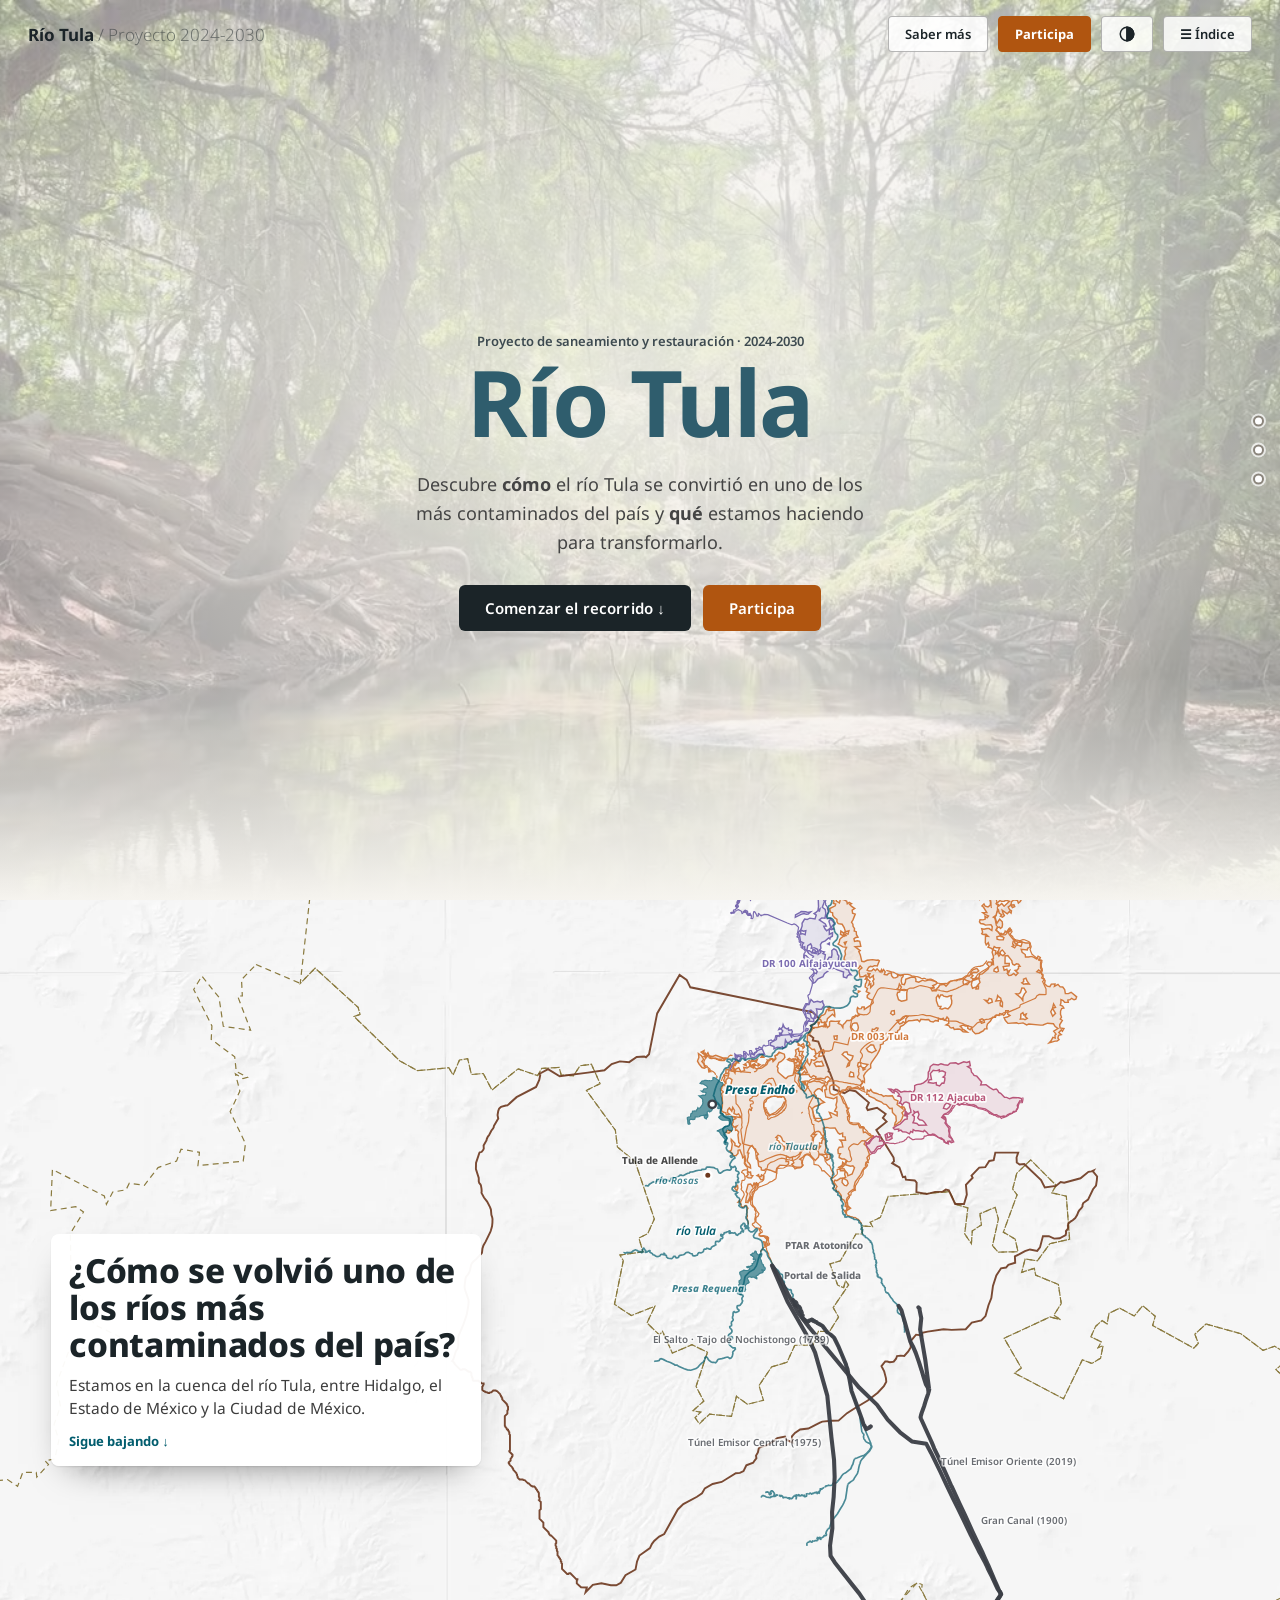
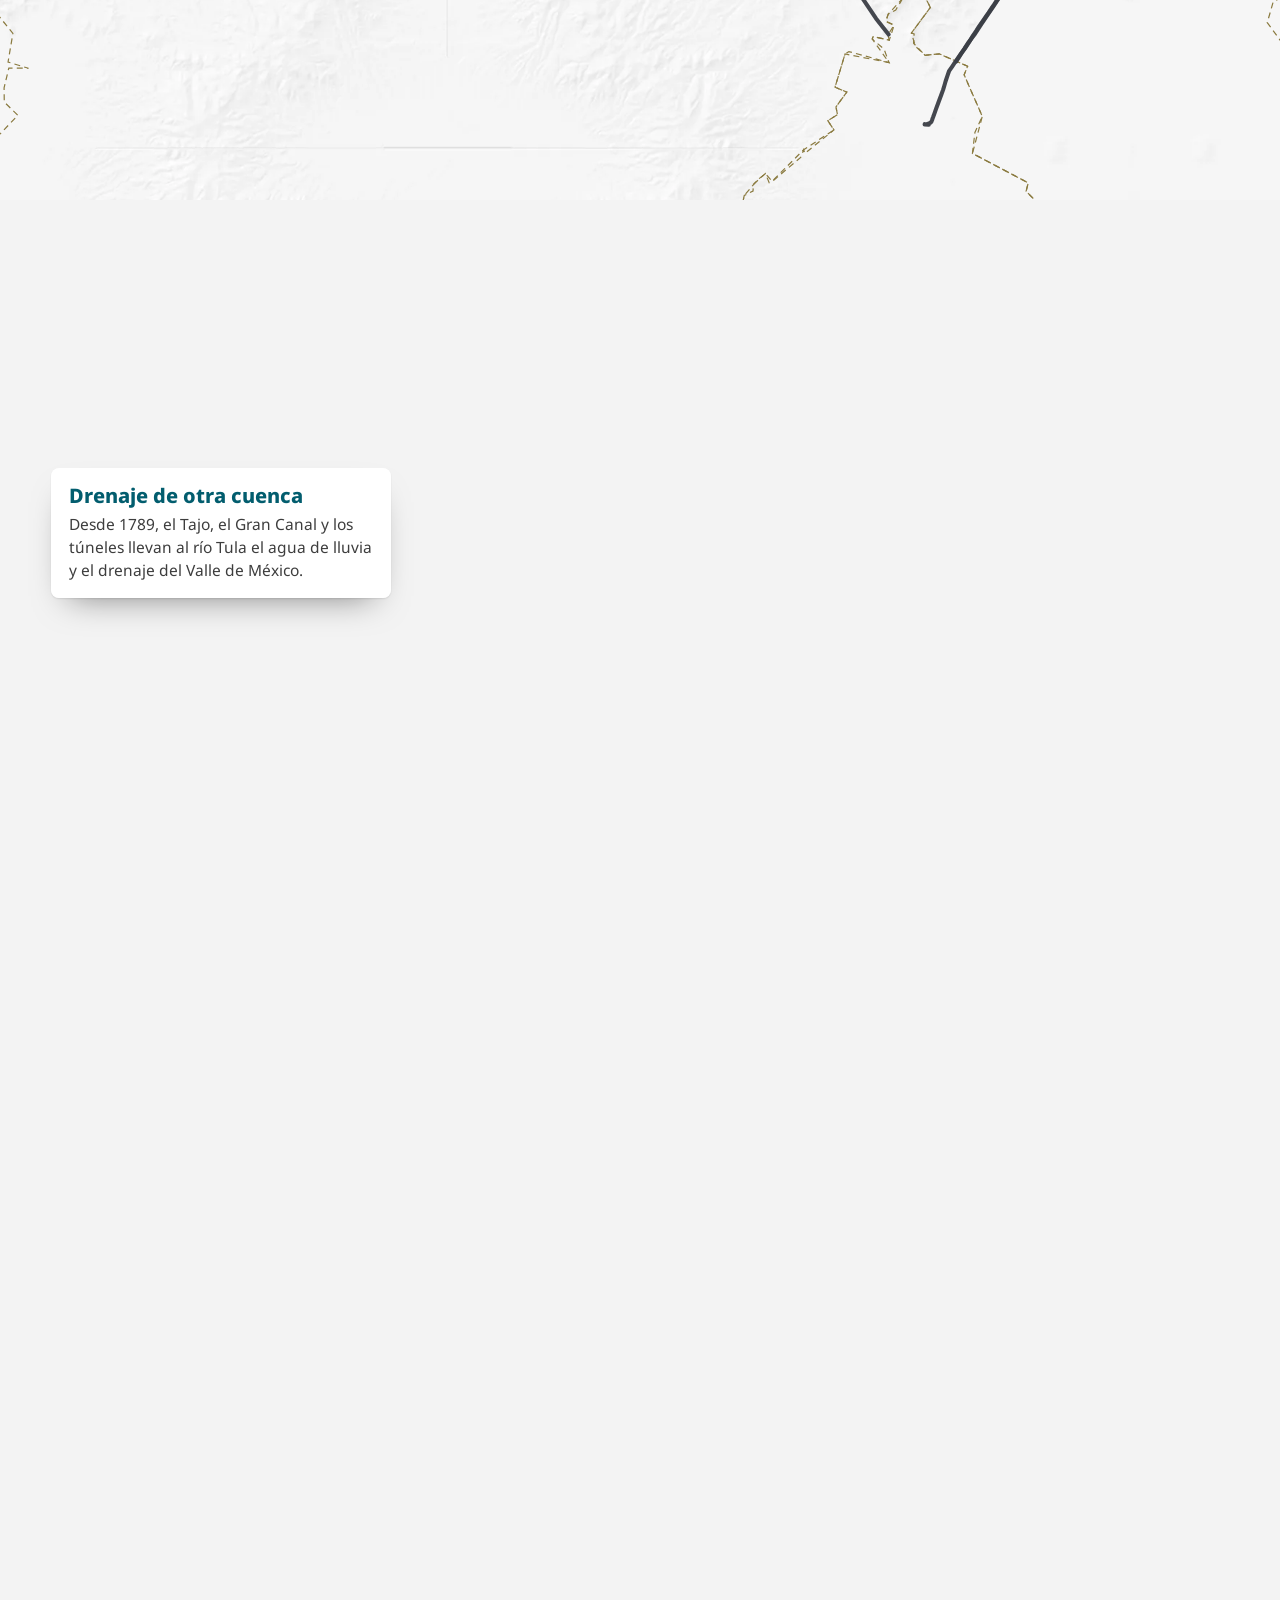
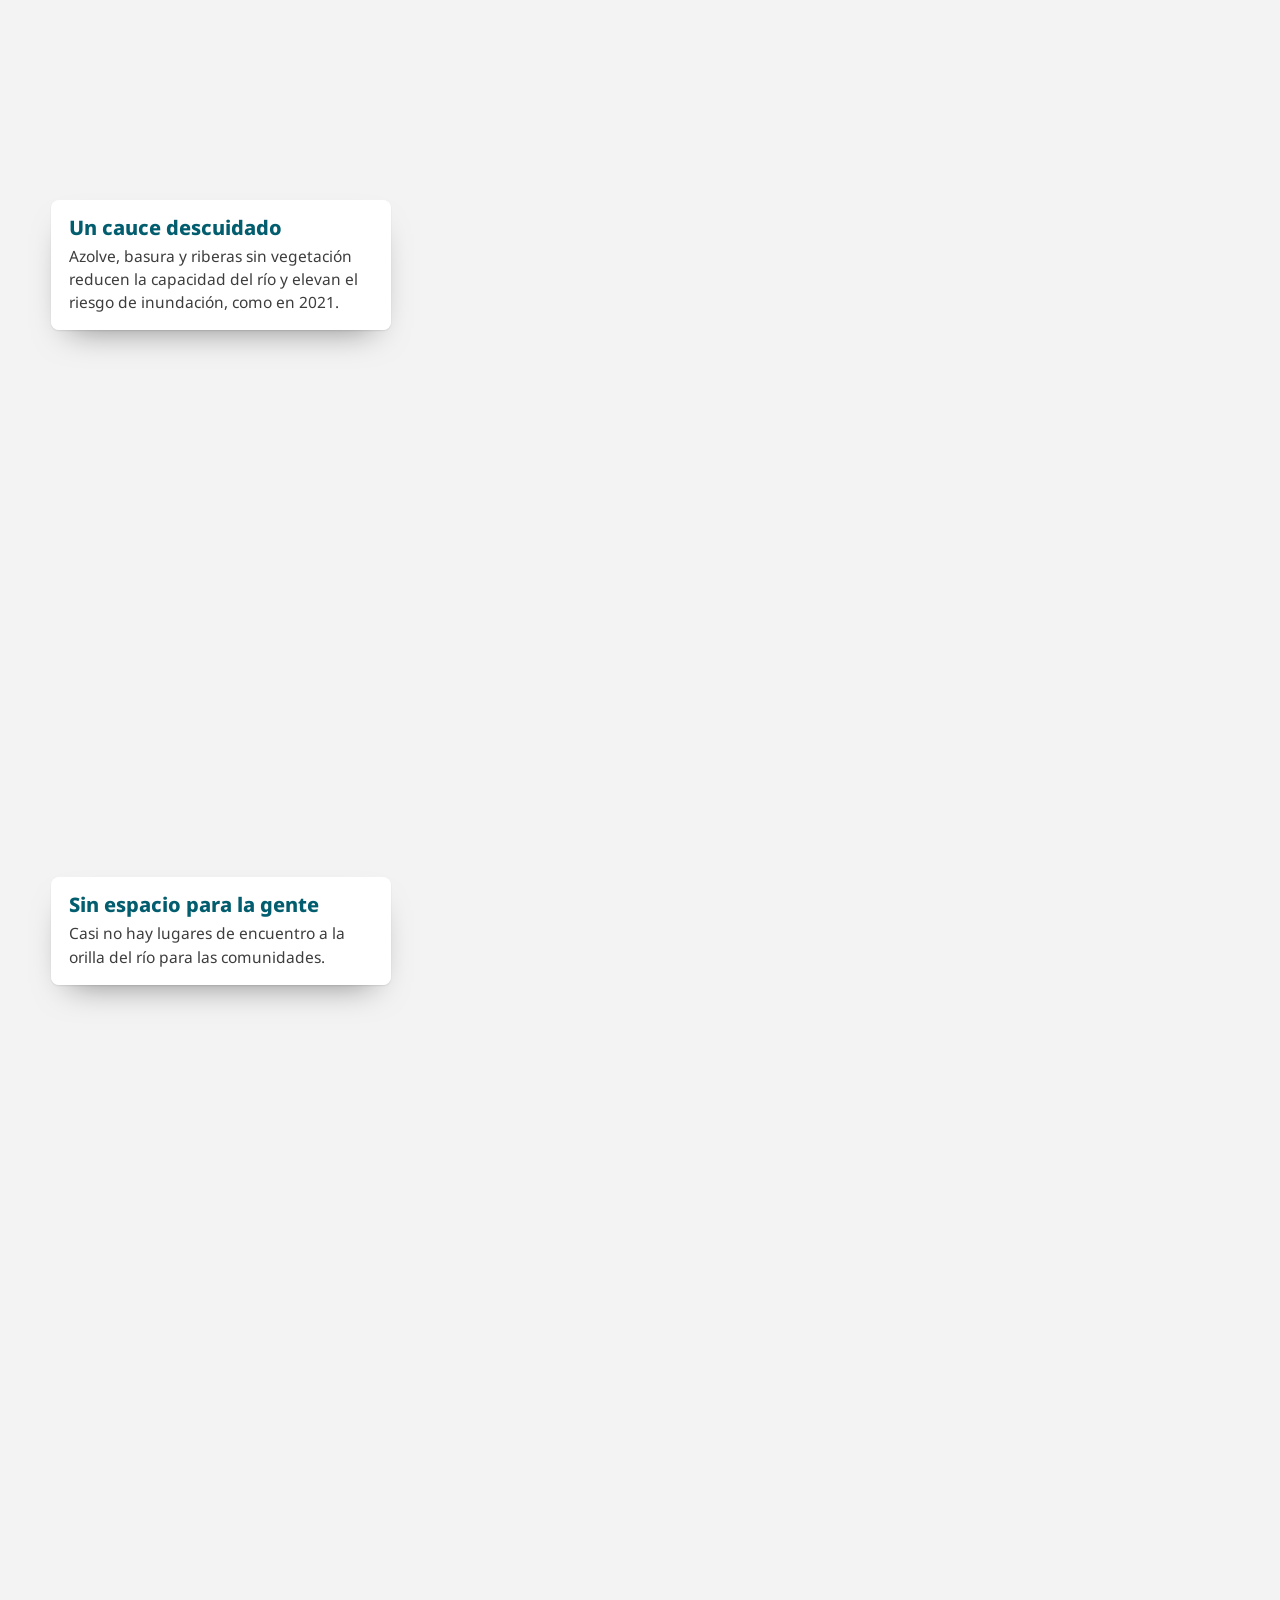
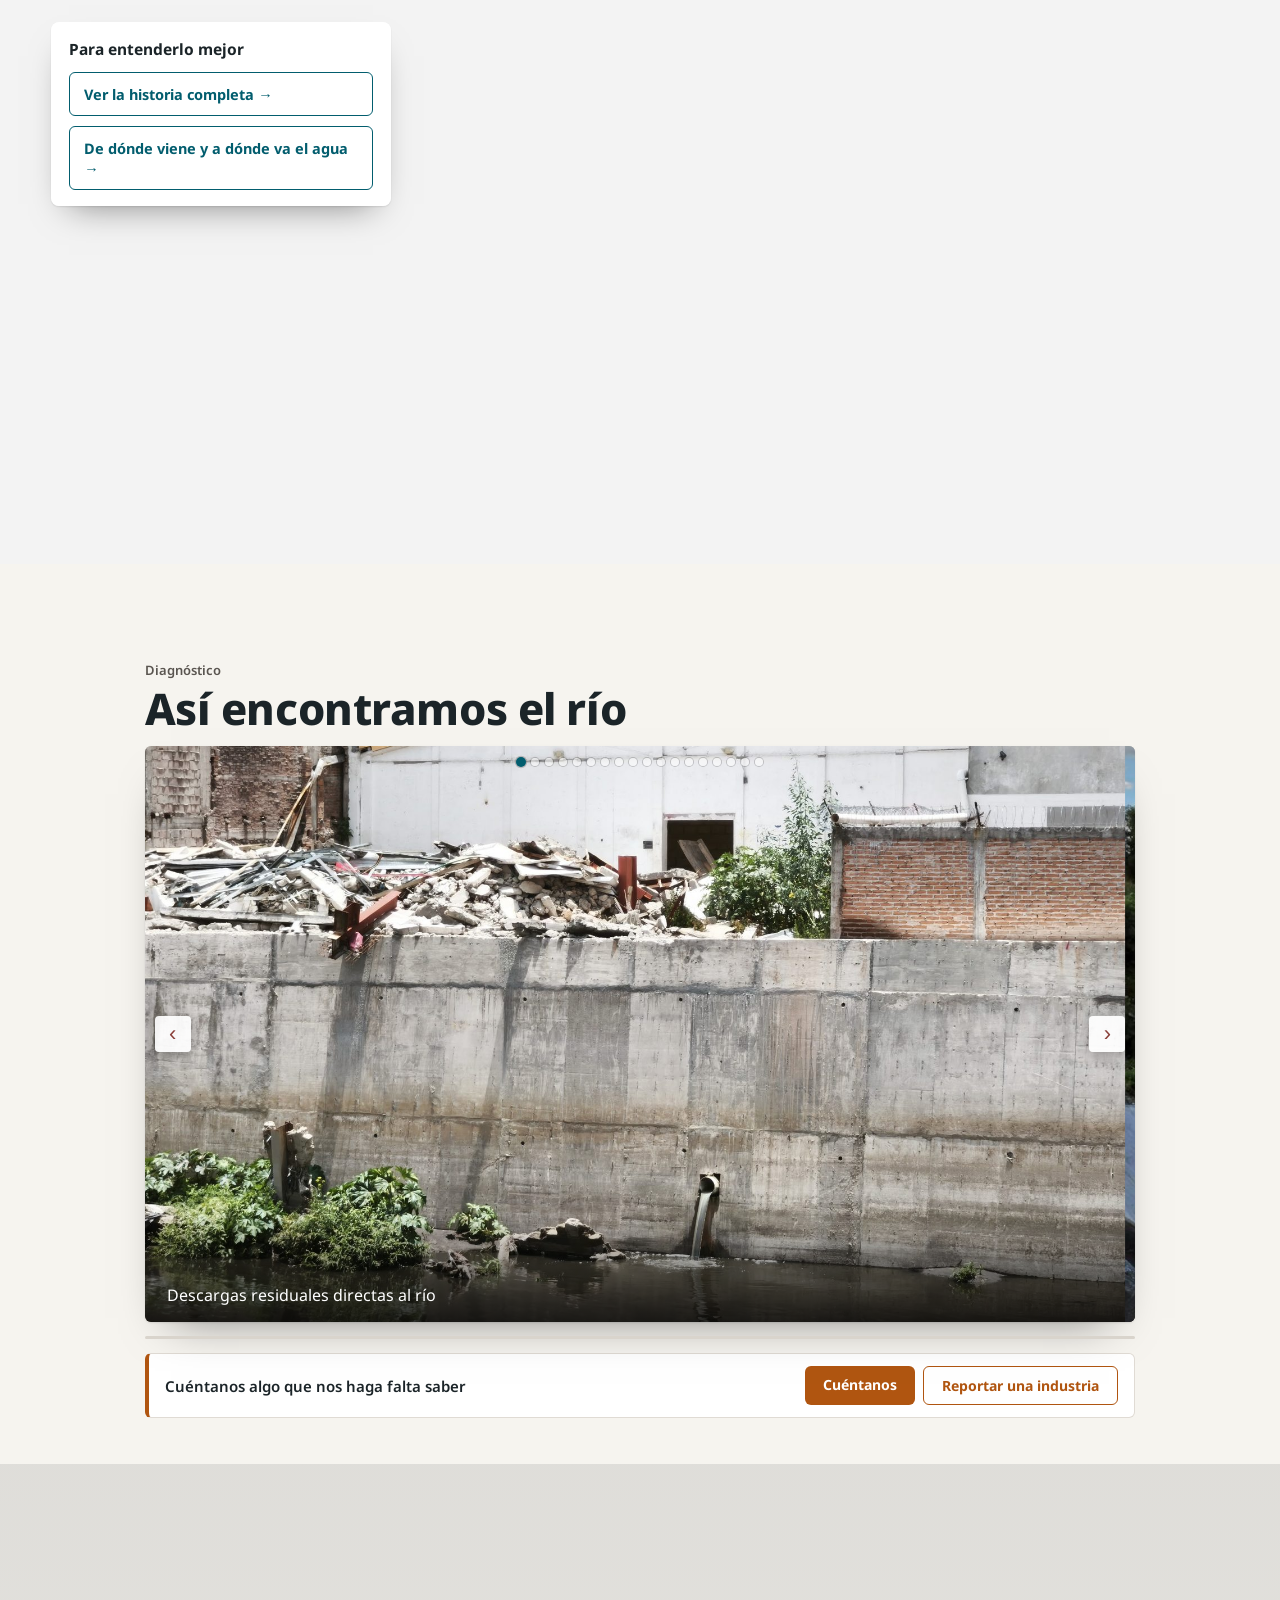
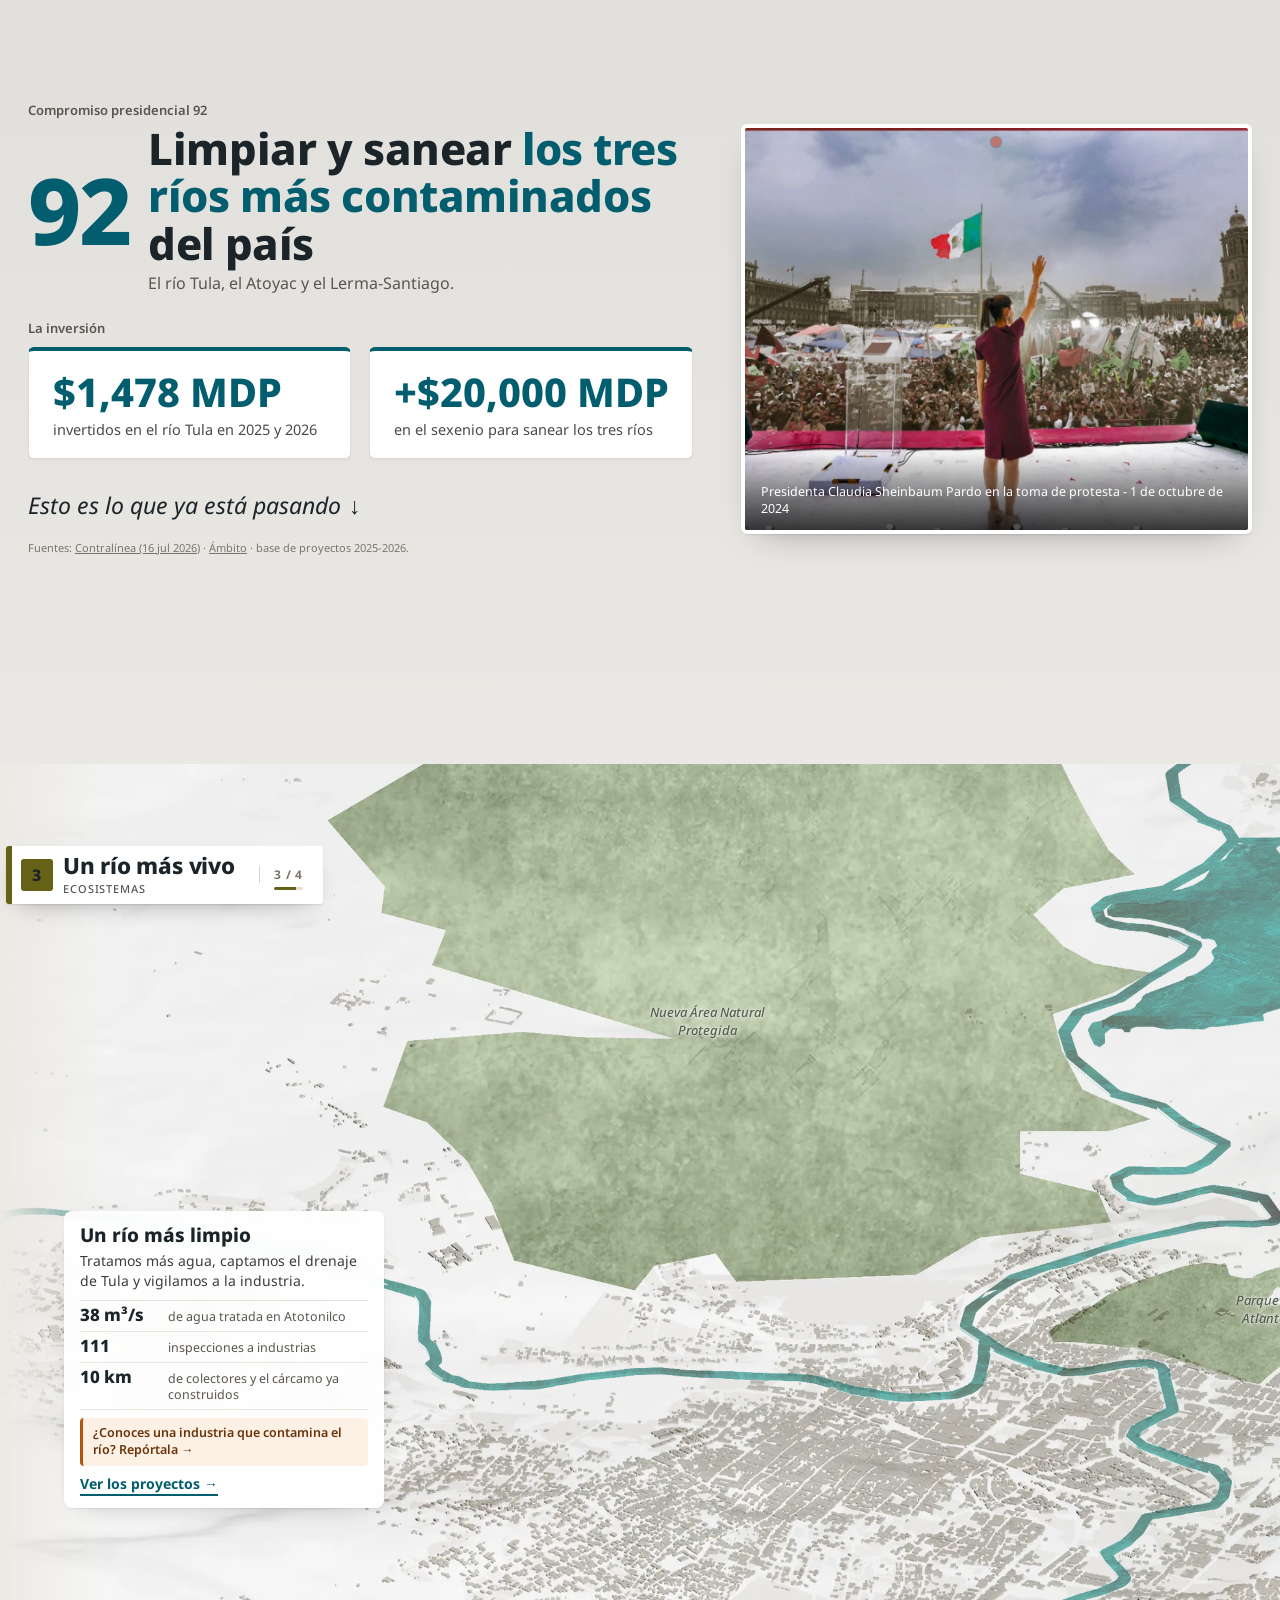
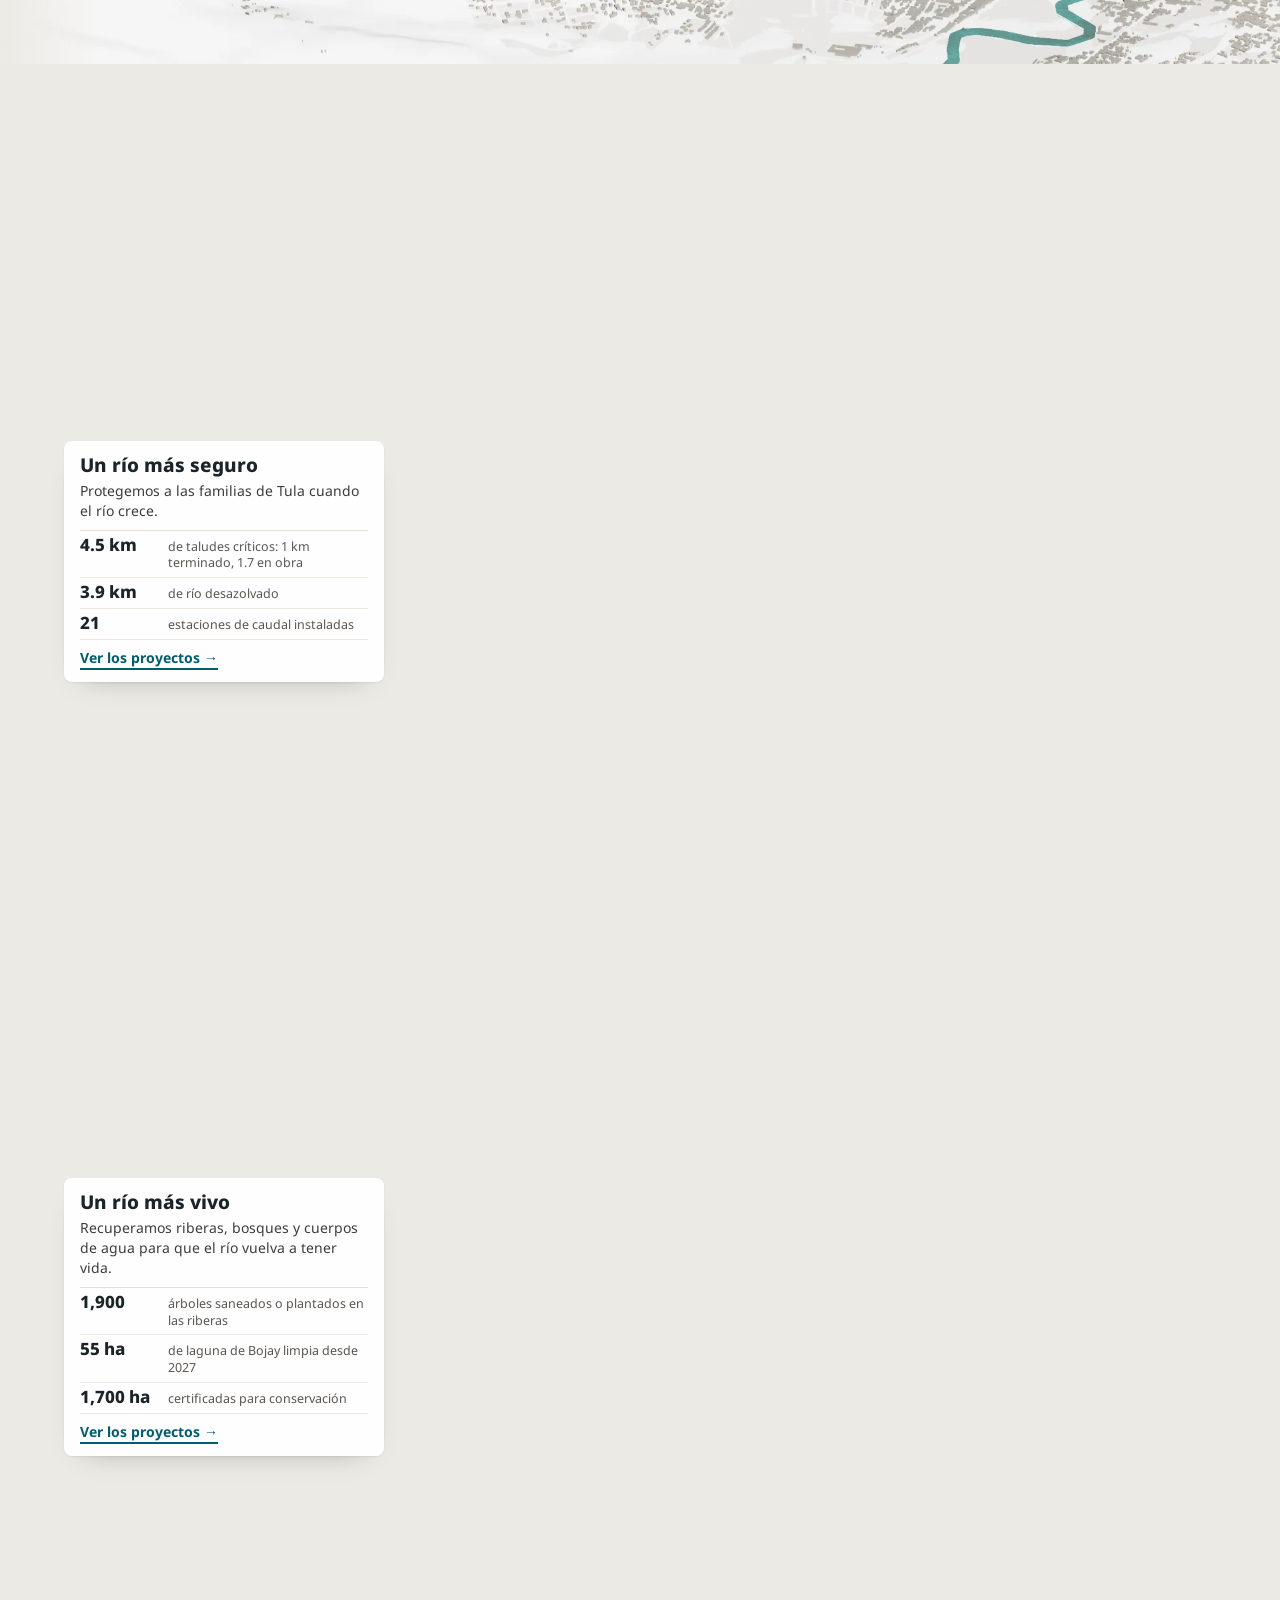
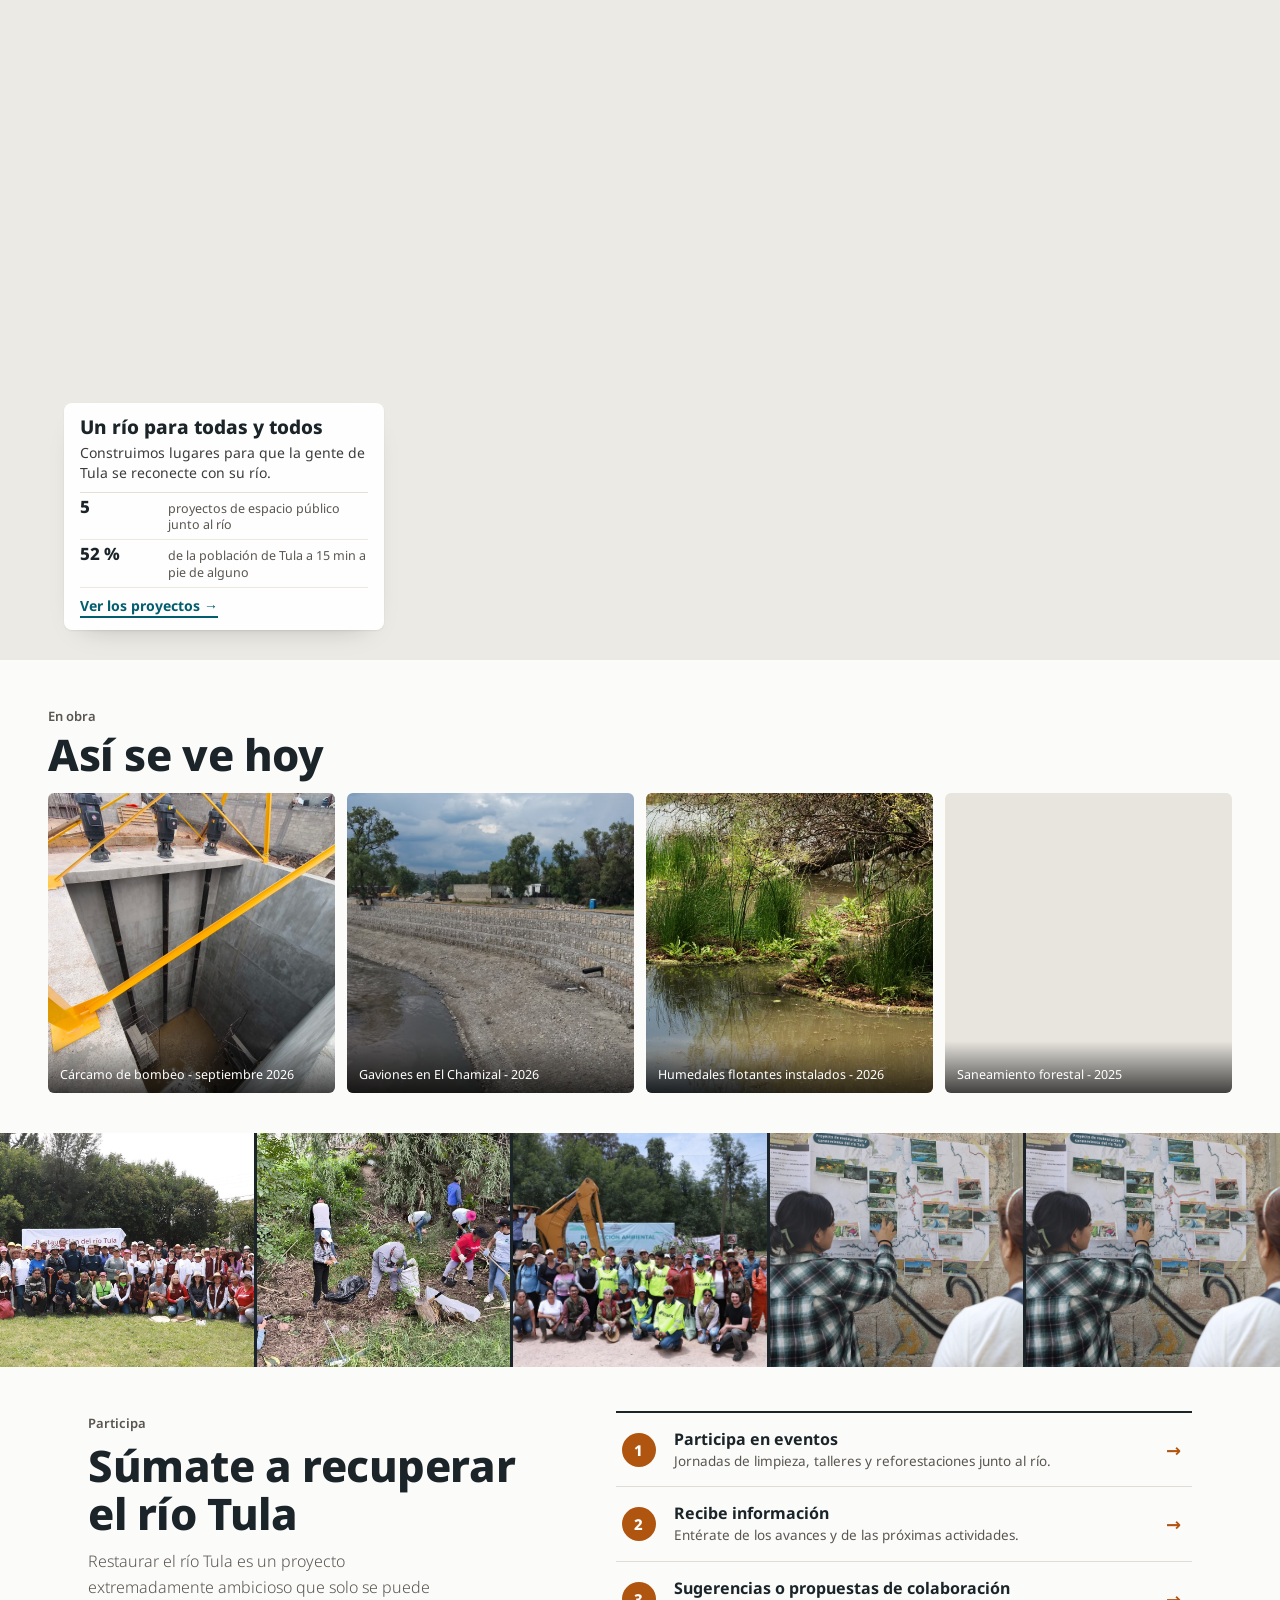
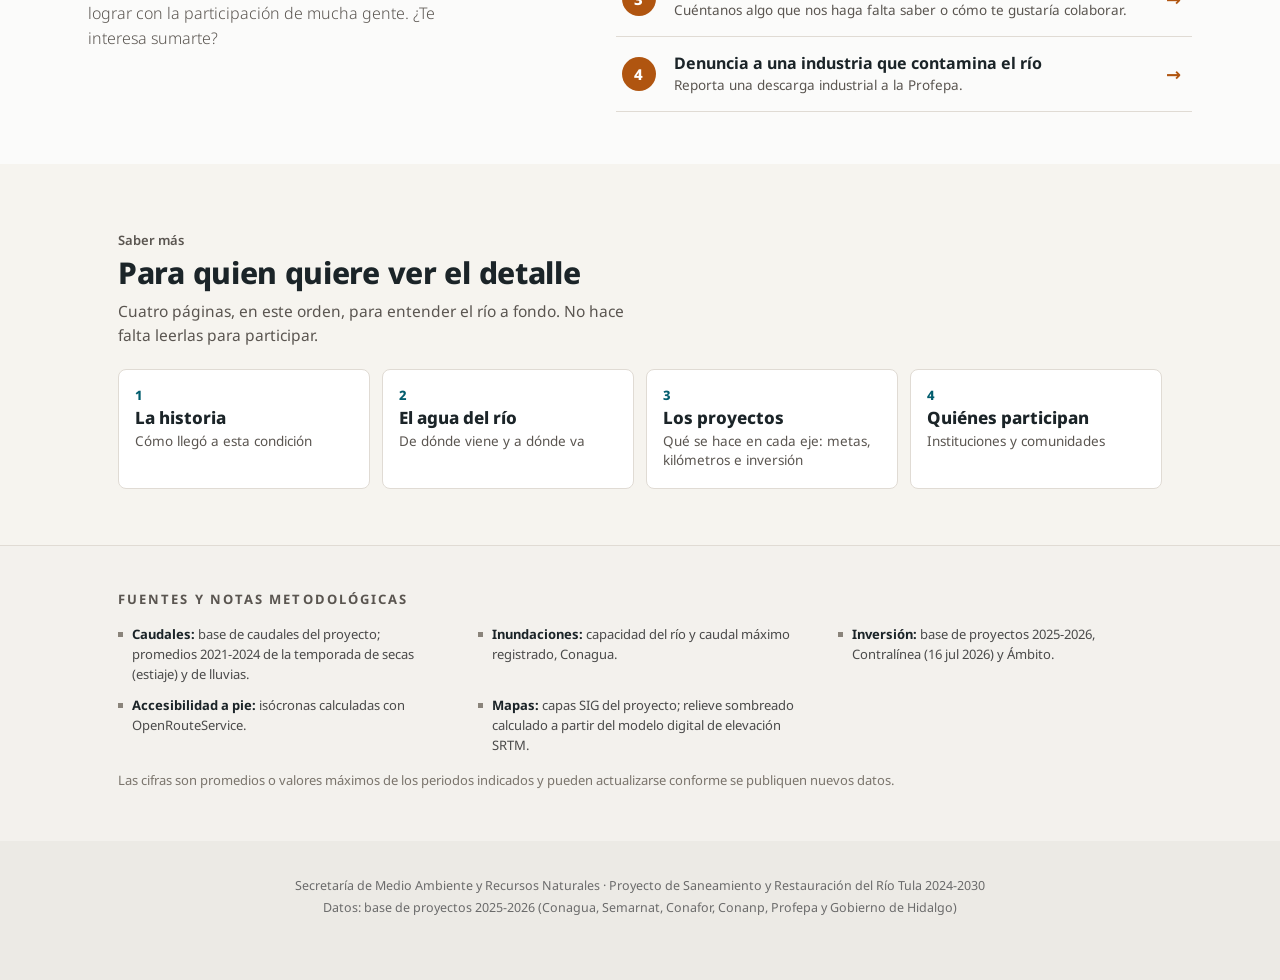
==== commit dc2747e0: "Reconstruye el sitio desde TEXTOS.md [automático]" ====
--- a/index.html
+++ b/index.html
@@ -65,7 +65,7 @@
 
 <section class="s-franja" id="franja" data-nav="light"><div class="fr-head"><span class="s-tag">En obra</span><h2>Así se ve hoy</h2></div><div class="burbuja franja" data-carousel aria-label="Fotos de obra"><div class="bu-track"><figure class="bu-slide" data-src="img/fotos/calidad-3/4_C%C3%A1rcamo%20de%20bombeo%20-%20septiembre%202026.jpg" data-cap="Cárcamo de bombeo - septiembre 2026"></figure><figure class="bu-slide" data-src="img/fotos/inundaciones-1/10_Gaviones%20en%20El%20Chamizal%20-%202026.jpg" data-cap="Gaviones en El Chamizal - 2026"></figure><figure class="bu-slide" data-src="img/fotos/ecosistemas-2/4_Humedales%20flotantes%20instalados%20-%202026.jpg" data-cap="Humedales flotantes instalados - 2026"></figure><figure class="bu-slide" data-src="img/fotos/ecosistemas-1/2_Saneamiento%20forestal%20-%202025.jpg" data-cap="Saneamiento forestal - 2025"></figure></div><div class="bu-dots"></div><button class="bu-btn bu-prev" type="button" aria-label="Anterior">‹</button><button class="bu-btn bu-next" type="button" aria-label="Siguiente">›</button></div></section>
 
-<section class="s-participa" id="participa" data-nav="light"><div class="pt-fotos"><figure><img src="img/fotos/participa/1_Jornada%20de%20limpieza%20en%20Chapultepec%20-%202025.jpg" alt="Jornada de limpieza en Chapultepec - 2025" loading="lazy"><figcaption>Jornada de limpieza en Chapultepec - 2025</figcaption></figure><figure><img src="img/fotos/participa/2_Jornada%20de%20limpieza%20en%20Chapultepec%20-%202025.jpg" alt="Jornada de limpieza en Chapultepec - 2025" loading="lazy"><figcaption>Jornada de limpieza en Chapultepec - 2025</figcaption></figure><figure><img src="img/fotos/participa/3_Jornada%20de%20limpieza%20en%20el%20r%C3%ADo%20Rosas%20-%202026.jpg" alt="Jornada de limpieza en el río Rosas - 2026" loading="lazy"><figcaption>Jornada de limpieza en el río Rosas - 2026</figcaption></figure><figure><img src="img/fotos/participa/4_Taller%20en%20el%20r%C3%ADo%20Rosas%20-%202026.jpg" alt="Taller en el río Rosas - 2026" loading="lazy"><figcaption>Taller en el río Rosas - 2026</figcaption></figure><figure><img src="img/fotos/participa/5_Reforestaci%C3%B3n%20en%20Bojay%20-%202026.jpg" alt="Reforestación en Bojay - 2026" loading="lazy"><figcaption>Reforestación en Bojay - 2026</figcaption></figure></div><div class="pt-in"><div class="pt-t"><span class="s-tag">Participa</span><h2 class="s-title">Súmate a recuperar el río Tula</h2><p class="s-body">Restaurar el río Tula es un proyecto extremadamente ambicioso que solo se puede lograr con la participación de mucha gente. ¿Te interesa sumarte?</p></div><div class="pt-as"><a class="pt-a" href="https://forms.gle/ywk73PzvLo6HkGVFA" target="_blank" rel="noopener"><b>1</b><span><strong>Participa en eventos</strong><em>Jornadas de limpieza, talleres y reforestaciones junto al río.</em></span><i>→</i></a><a class="pt-a" href="https://forms.gle/ywk73PzvLo6HkGVFA" target="_blank" rel="noopener"><b>2</b><span><strong>Recibe información</strong><em>Entérate de los avances y de las próximas actividades.</em></span><i>→</i></a><a class="pt-a" href="https://forms.gle/ywk73PzvLo6HkGVFA" target="_blank" rel="noopener"><b>3</b><span><strong>Sugerencias o propuestas de colaboración</strong><em>Cuéntanos algo que nos haga falta saber o cómo te gustaría colaborar.</em></span><i>→</i></a><a class="pt-a" href="https://www.profepa.gob.mx/innovaportal/v/1156/1/mx/haz_tu_denuncia.html" target="_blank" rel="noopener"><b>4</b><span><strong>Denuncia a una industria que contamina el río</strong><em>Reporta una descarga industrial a la Profepa.</em></span><i>→</i></a></div></div></section>
+<section class="s-participa" id="participa" data-nav="light"><div class="pt-fotos"><figure><img src="img/fotos/participa/1_Jornada%20de%20limpieza%20en%20Chapultepec%20-%202025.jpg" alt="Jornada de limpieza en Chapultepec - 2025" loading="lazy"><figcaption>Jornada de limpieza en Chapultepec - 2025</figcaption></figure><figure><img src="img/fotos/participa/2_Jornada%20de%20limpieza%20en%20Chapultepec%20-%202025.jpg" alt="Jornada de limpieza en Chapultepec - 2025" loading="lazy"><figcaption>Jornada de limpieza en Chapultepec - 2025</figcaption></figure><figure><img src="img/fotos/participa/3_Jornada%20de%20limpieza%20en%20el%20r%C3%ADo%20Rosas%20-%202026.jpg" alt="Jornada de limpieza en el río Rosas - 2026" loading="lazy"><figcaption>Jornada de limpieza en el río Rosas - 2026</figcaption></figure><figure><img src="img/fotos/participa/4_Taller%20en%20el%20r%C3%ADo%20ROsas%20-%202026.jpg" alt="Taller en el río ROsas - 2026" loading="lazy"><figcaption>Taller en el río ROsas - 2026</figcaption></figure><figure><img src="img/fotos/participa/4_Taller%20en%20el%20r%C3%ADo%20Rosas%20-%202026.jpg" alt="Taller en el río Rosas - 2026" loading="lazy"><figcaption>Taller en el río Rosas - 2026</figcaption></figure></div><div class="pt-in"><div class="pt-t"><span class="s-tag">Participa</span><h2 class="s-title">Súmate a recuperar el río Tula</h2><p class="s-body">Restaurar el río Tula es un proyecto extremadamente ambicioso que solo se puede lograr con la participación de mucha gente. ¿Te interesa sumarte?</p></div><div class="pt-as"><a class="pt-a" href="https://forms.gle/ywk73PzvLo6HkGVFA" target="_blank" rel="noopener"><b>1</b><span><strong>Participa en eventos</strong><em>Jornadas de limpieza, talleres y reforestaciones junto al río.</em></span><i>→</i></a><a class="pt-a" href="https://forms.gle/ywk73PzvLo6HkGVFA" target="_blank" rel="noopener"><b>2</b><span><strong>Recibe información</strong><em>Entérate de los avances y de las próximas actividades.</em></span><i>→</i></a><a class="pt-a" href="https://forms.gle/ywk73PzvLo6HkGVFA" target="_blank" rel="noopener"><b>3</b><span><strong>Sugerencias o propuestas de colaboración</strong><em>Cuéntanos algo que nos haga falta saber o cómo te gustaría colaborar.</em></span><i>→</i></a><a class="pt-a" href="https://www.profepa.gob.mx/innovaportal/v/1156/1/mx/haz_tu_denuncia.html" target="_blank" rel="noopener"><b>4</b><span><strong>Denuncia a una industria que contamina el río</strong><em>Reporta una descarga industrial a la Profepa.</em></span><i>→</i></a></div></div></section>
 
 <section class="s-prof" id="profundiza" data-nav="light"><div class="sp-in"><span class="s-tag">Saber más</span><h2>Para quien quiere ver el detalle</h2><p>Cuatro páginas, en este orden, para entender el río a fondo. No hace falta leerlas para participar.</p><div class="sn-row"><a class="sn-c" href="historia.html"><span class="sn-n">1</span><b>La historia</b><small>Cómo llegó a esta condición</small></a><a class="sn-c" href="agua.html"><span class="sn-n">2</span><b>El agua del río</b><small>De dónde viene y a dónde va</small></a><a class="sn-c" href="proyecto.html"><span class="sn-n">3</span><b>Los proyectos</b><small>Qué se hace en cada eje: metas, kilómetros e inversión</small></a><a class="sn-c" href="actores.html"><span class="sn-n">4</span><b>Quiénes participan</b><small>Instituciones y comunidades</small></a></div></div></section>
 
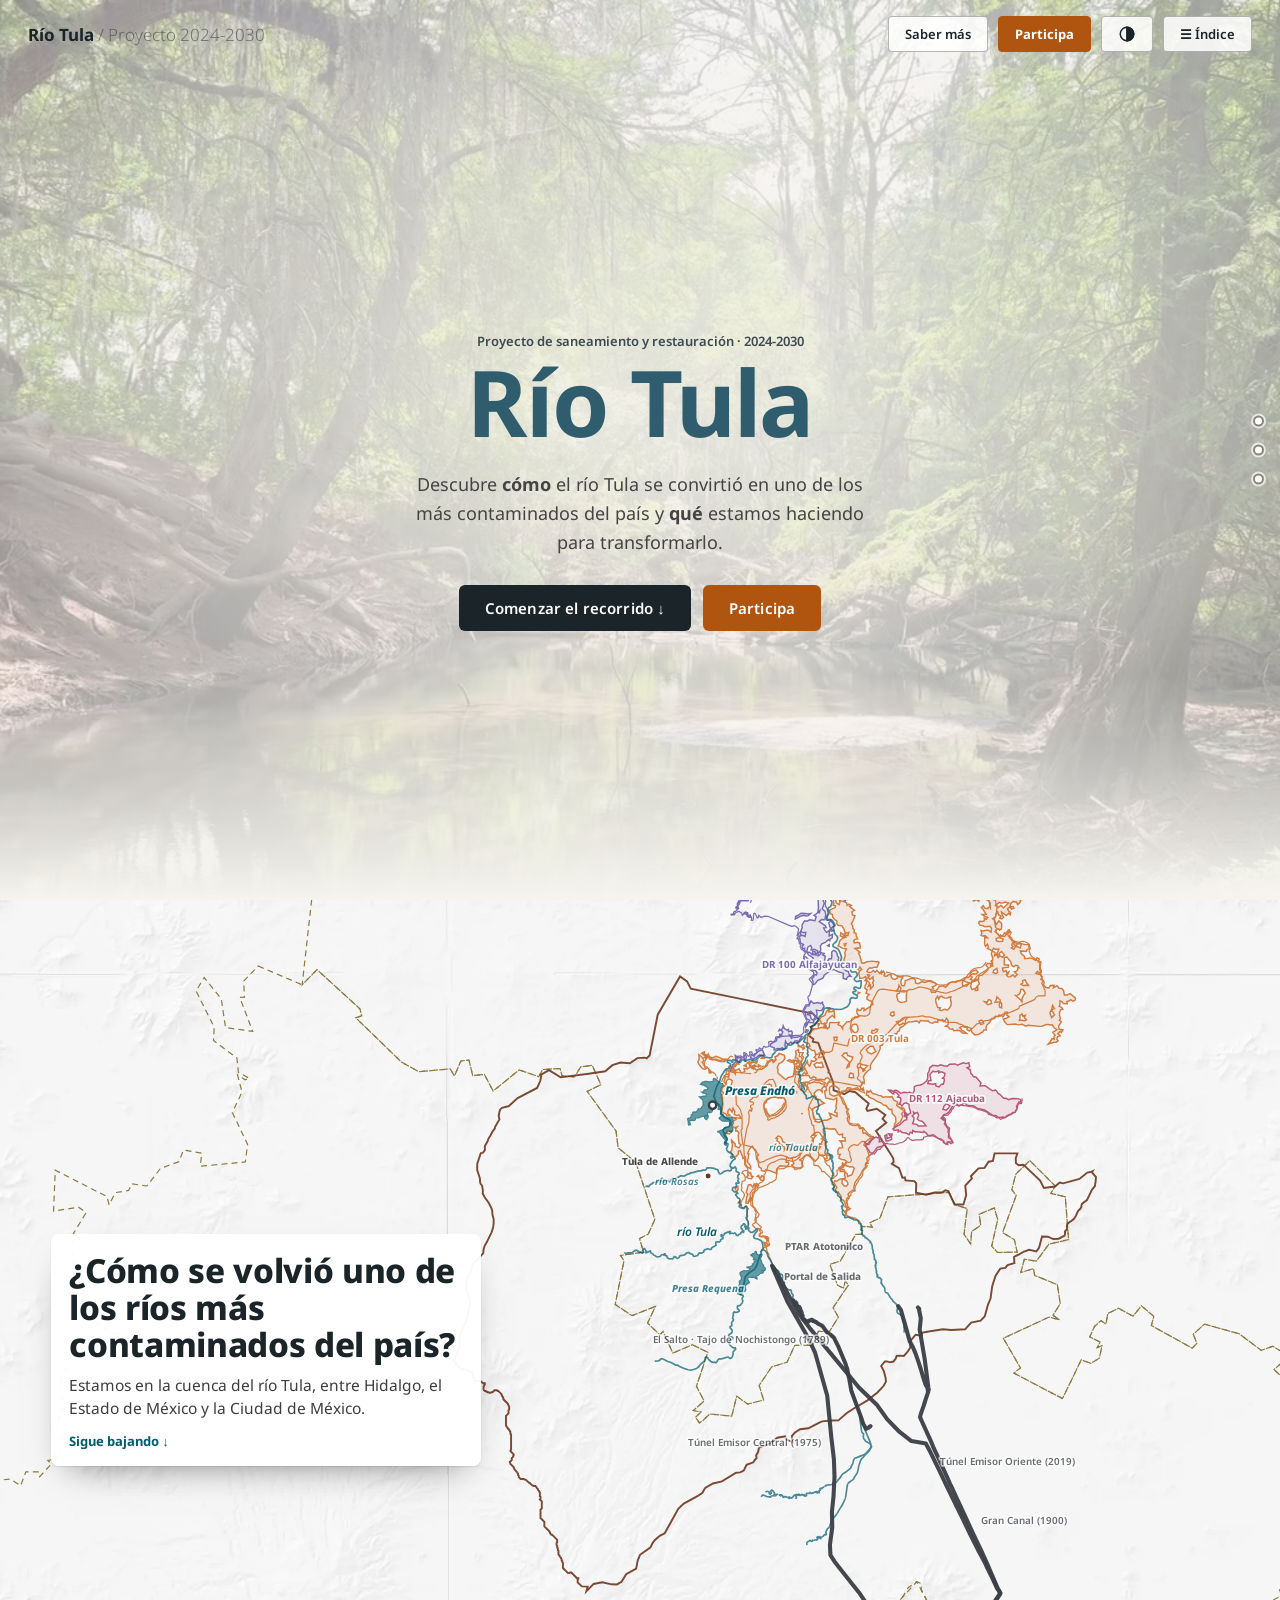
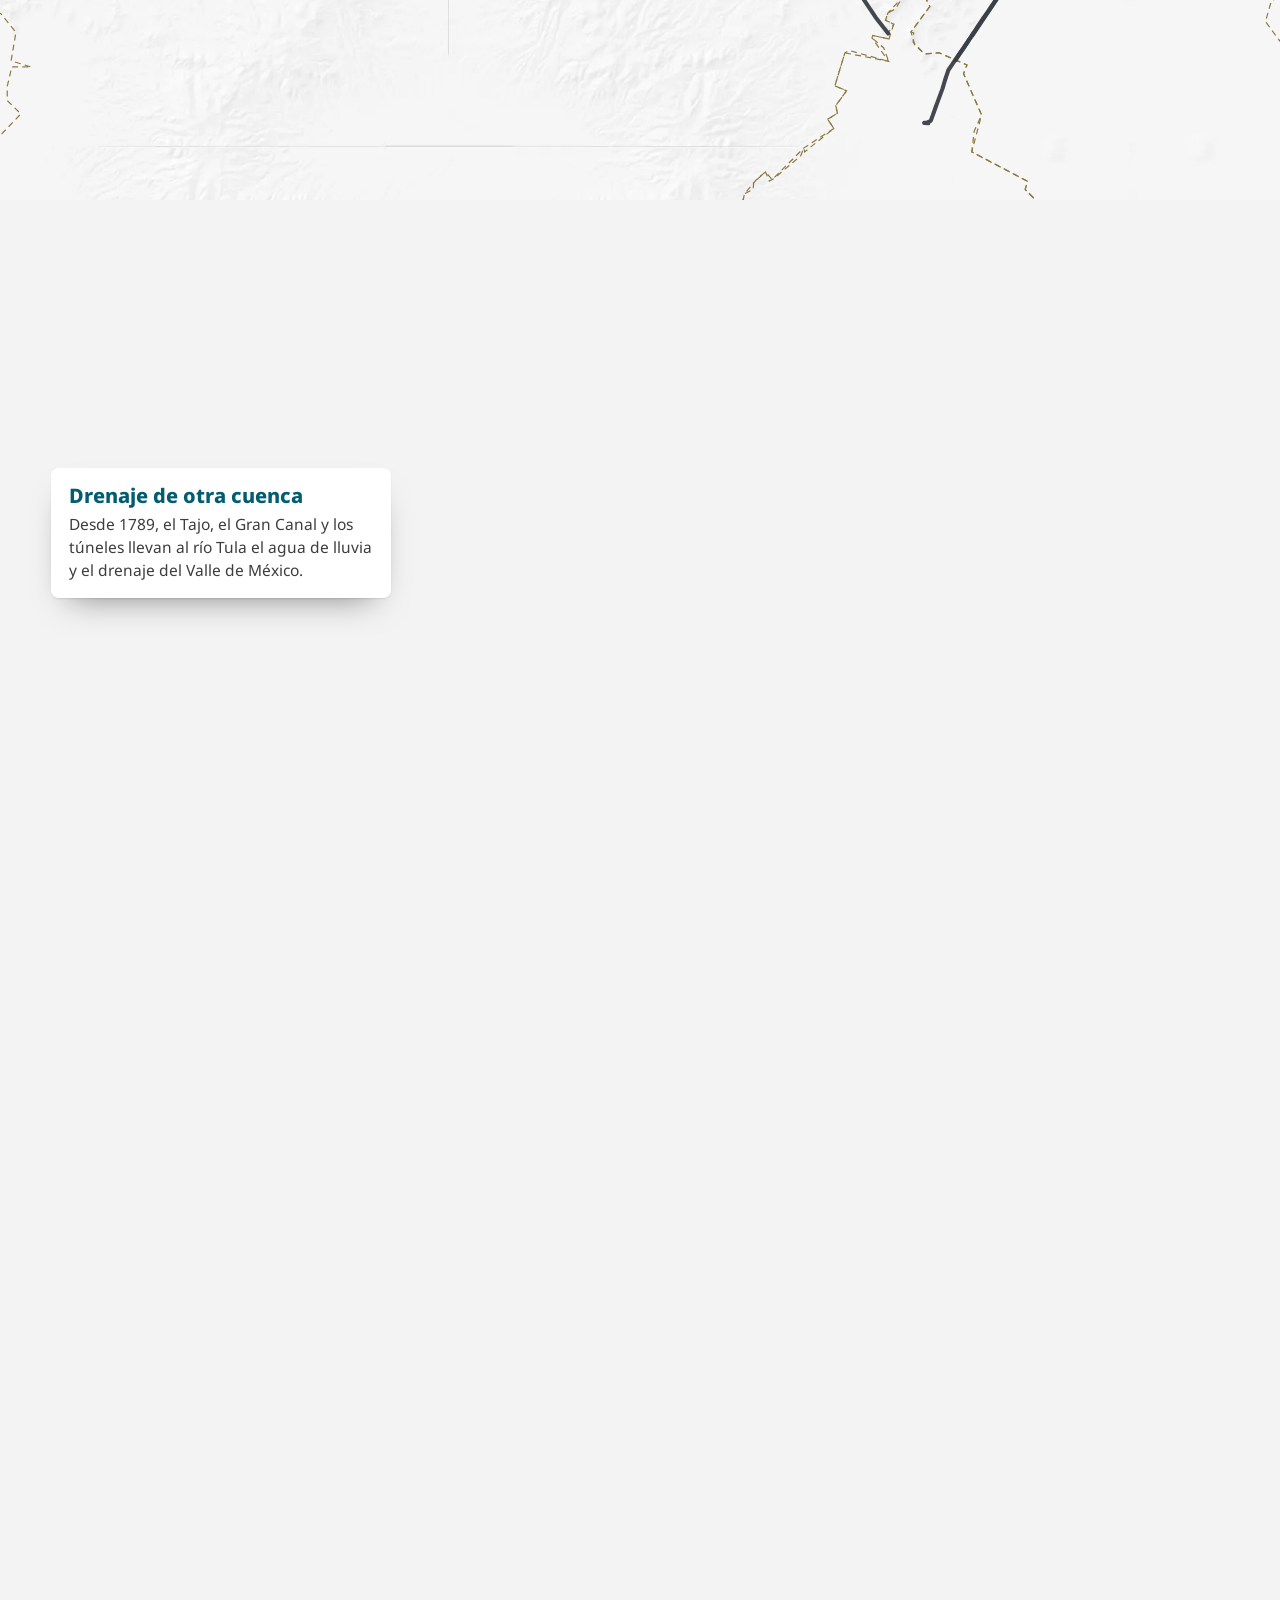
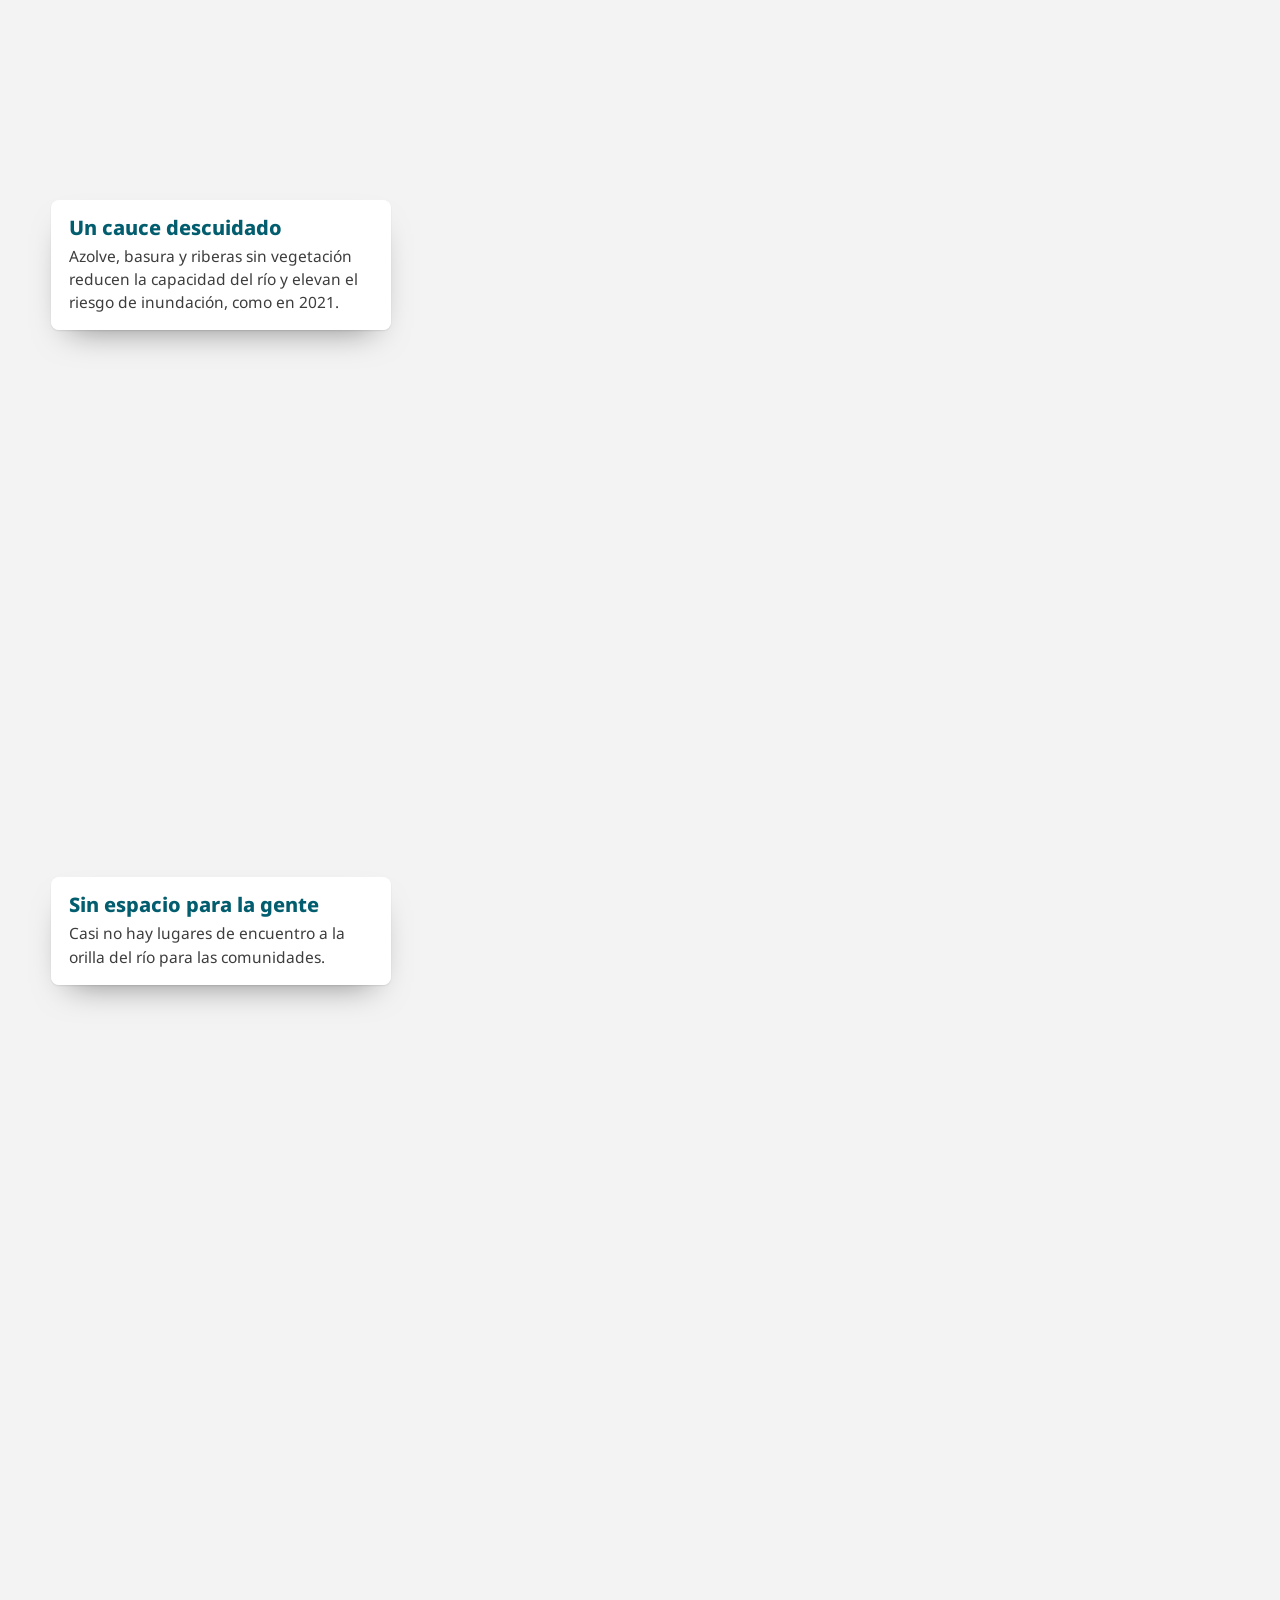
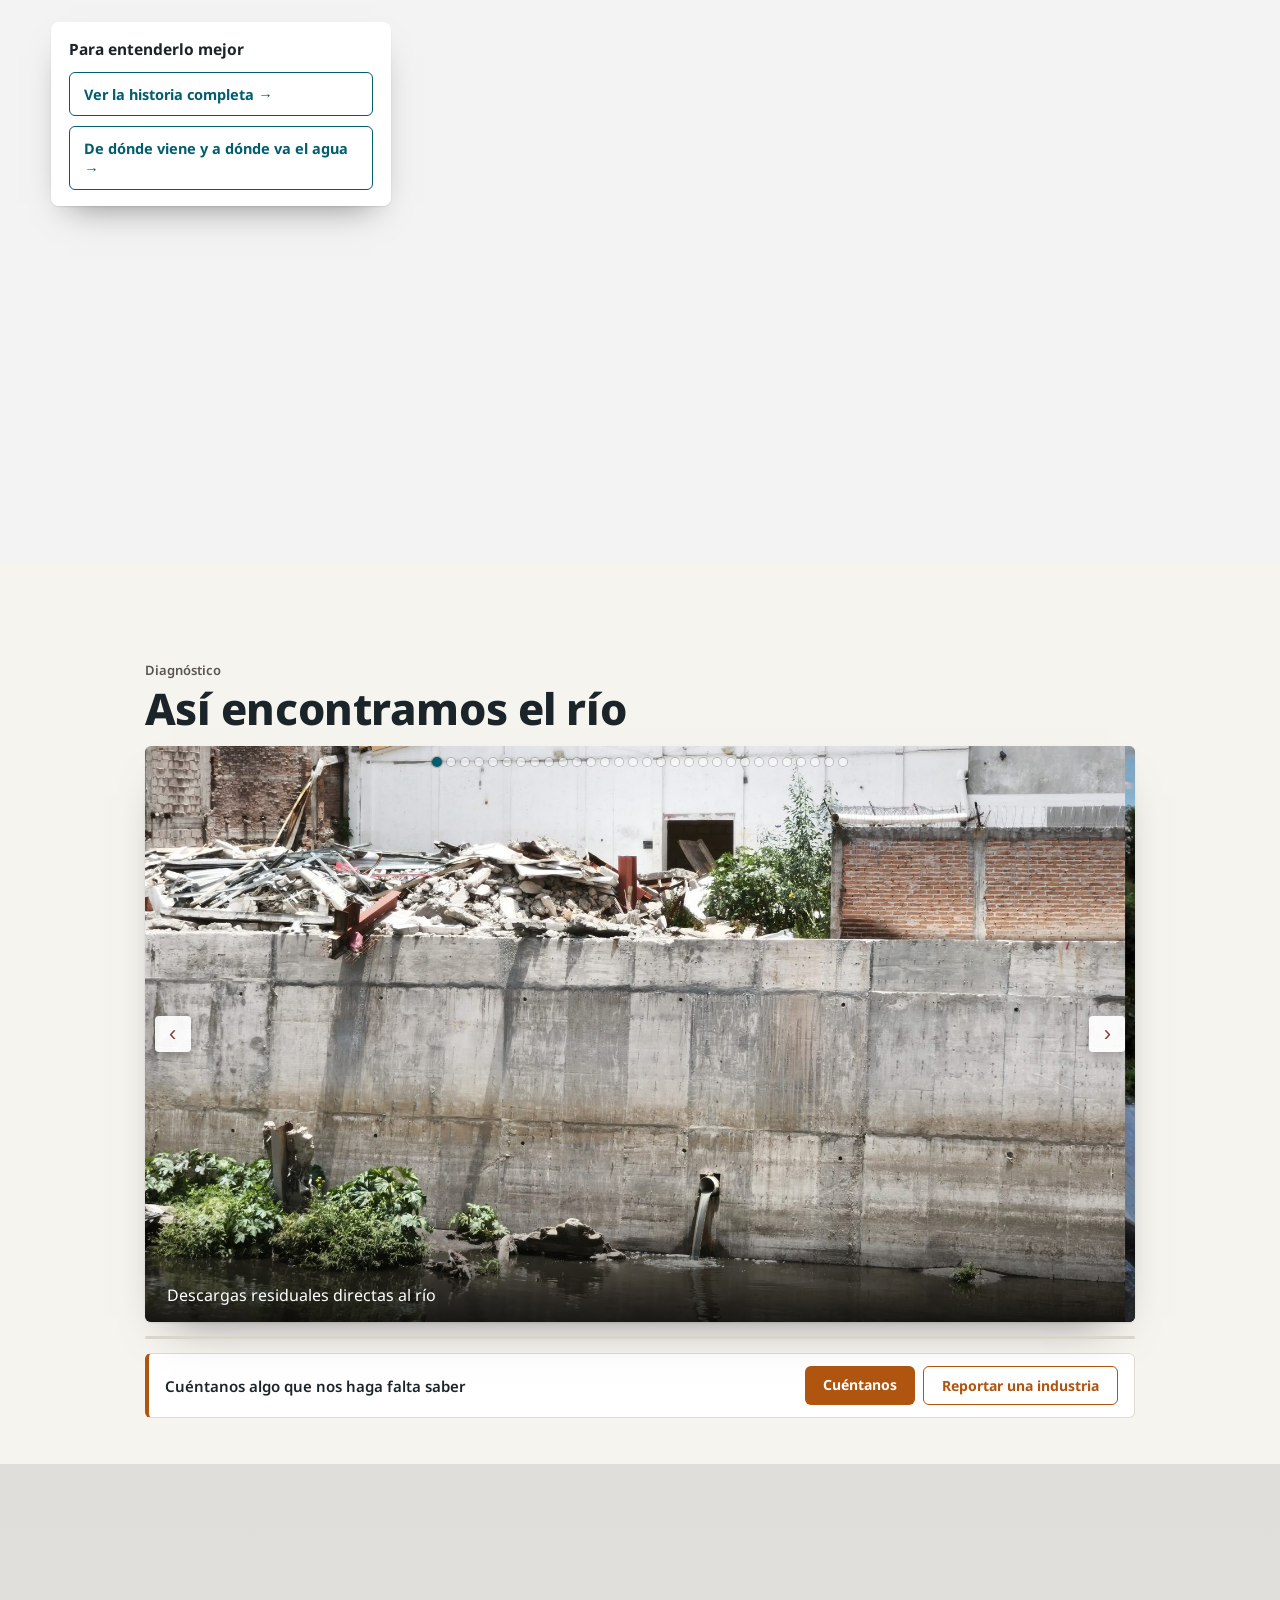
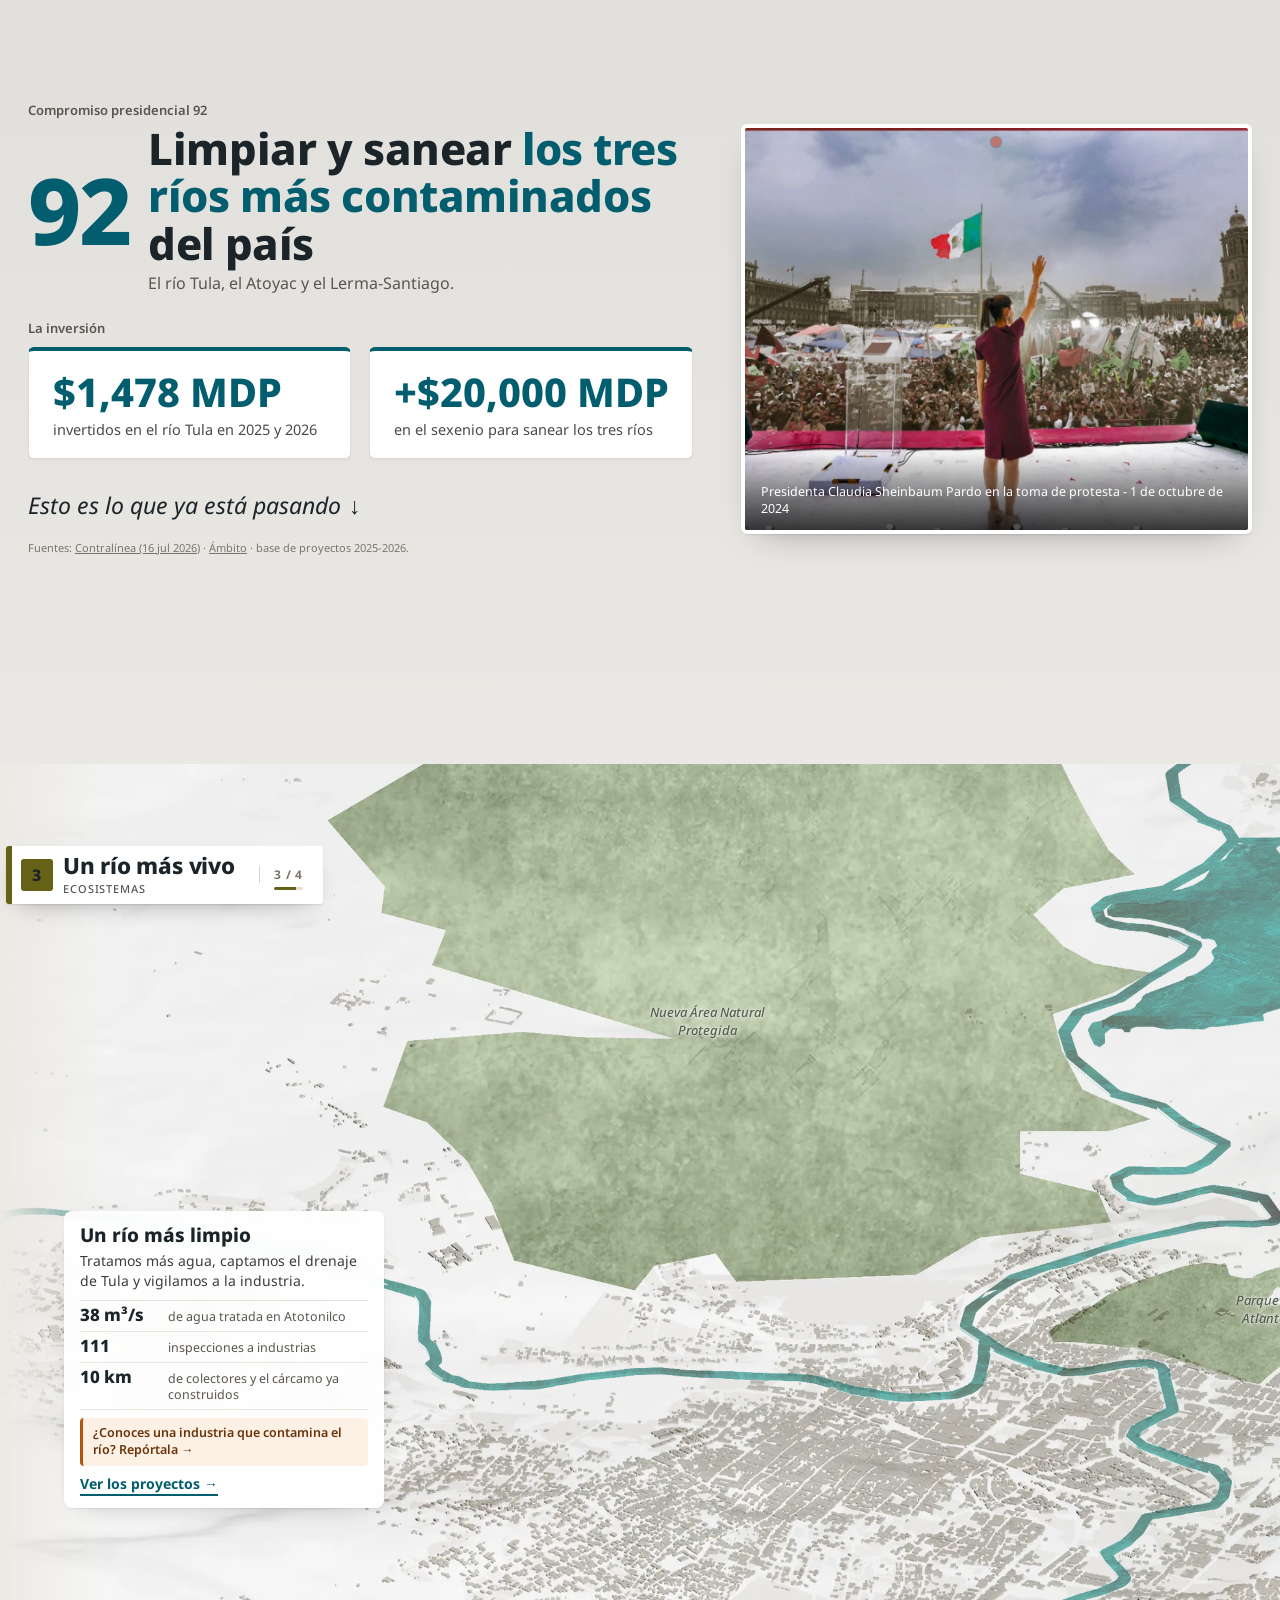
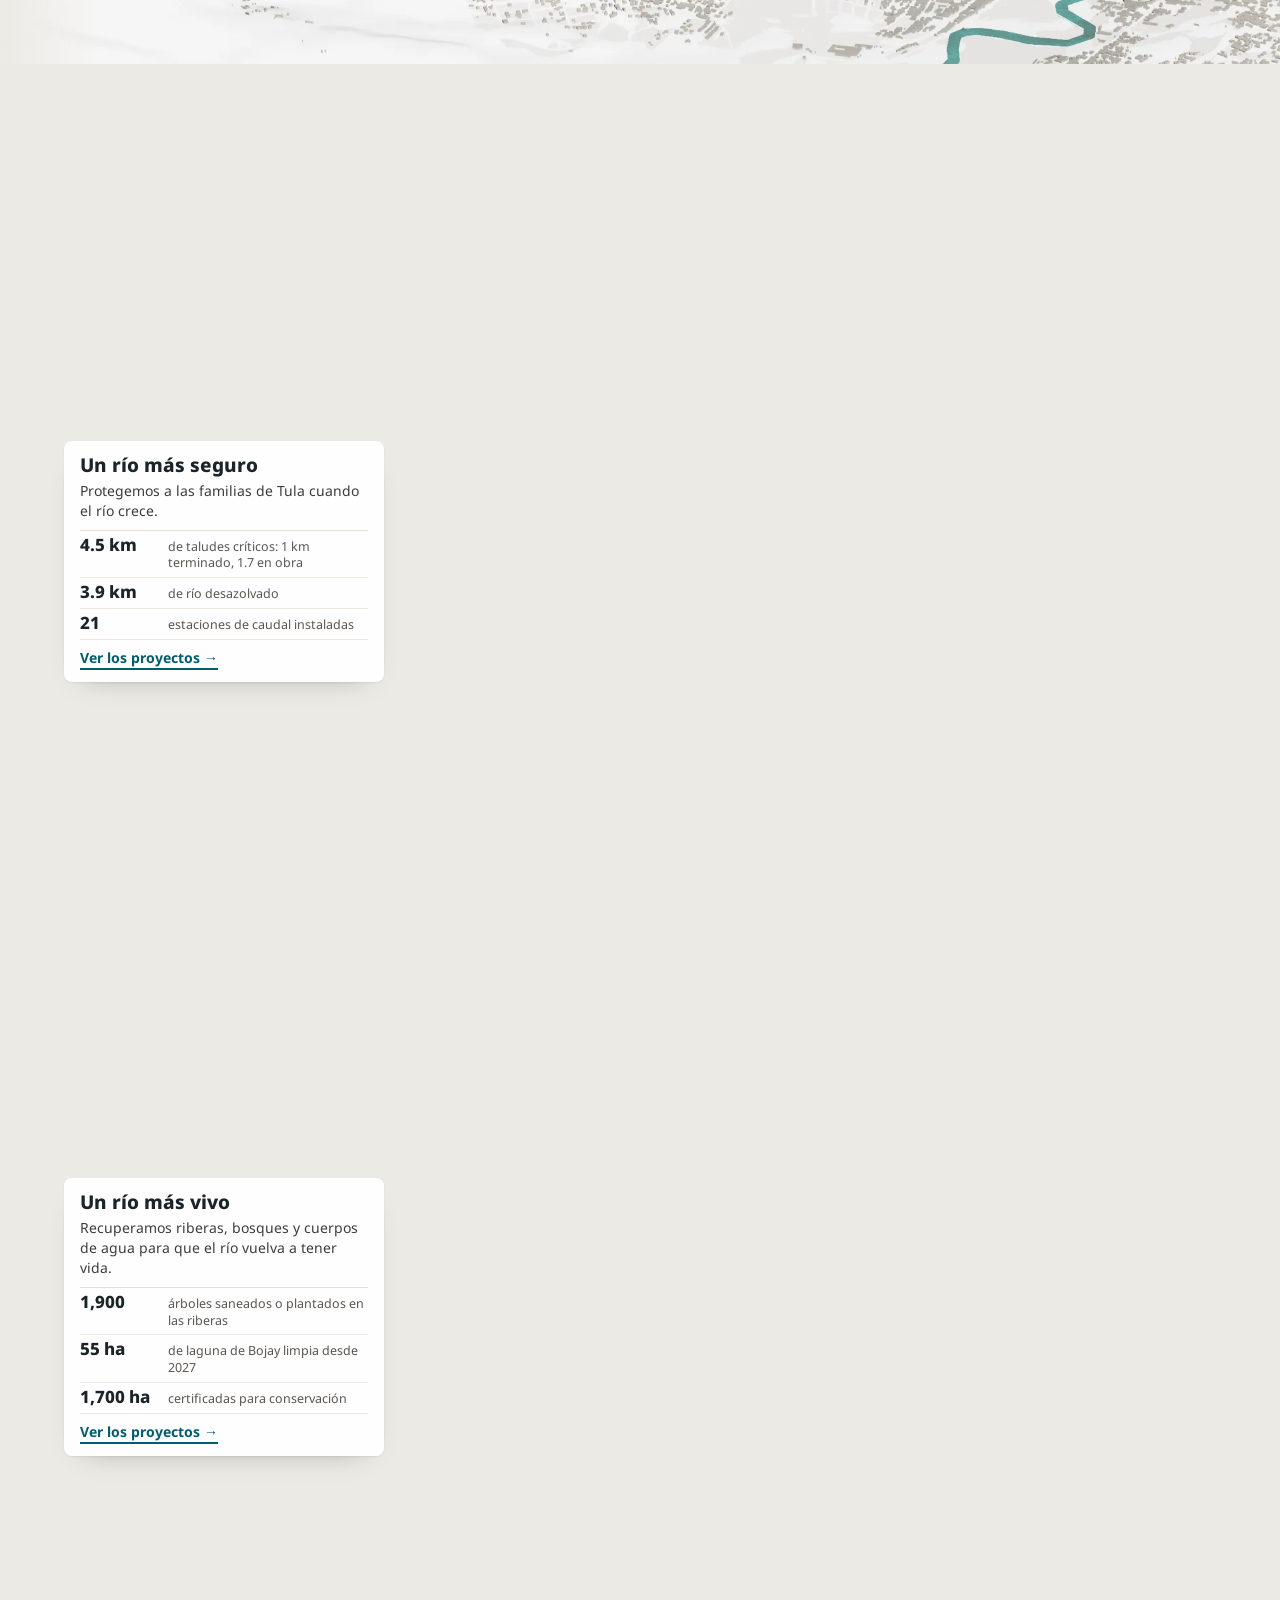
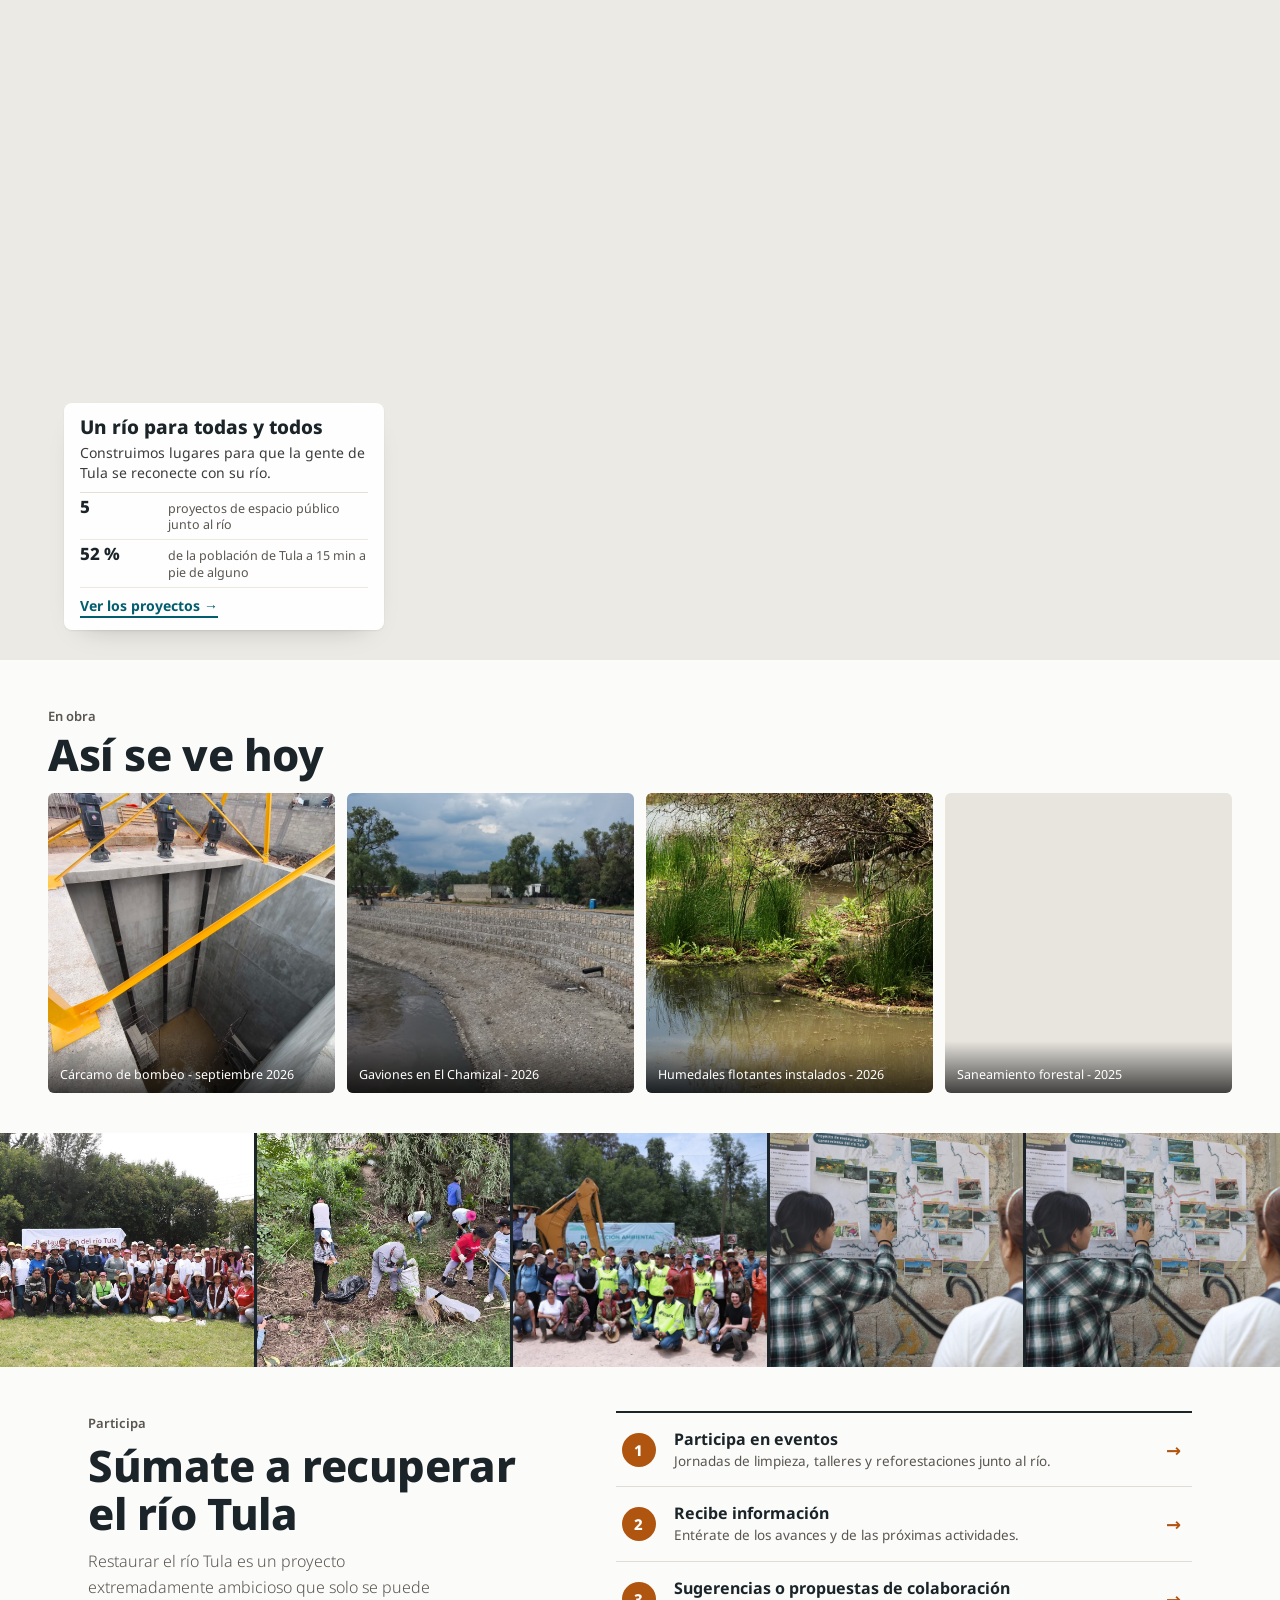
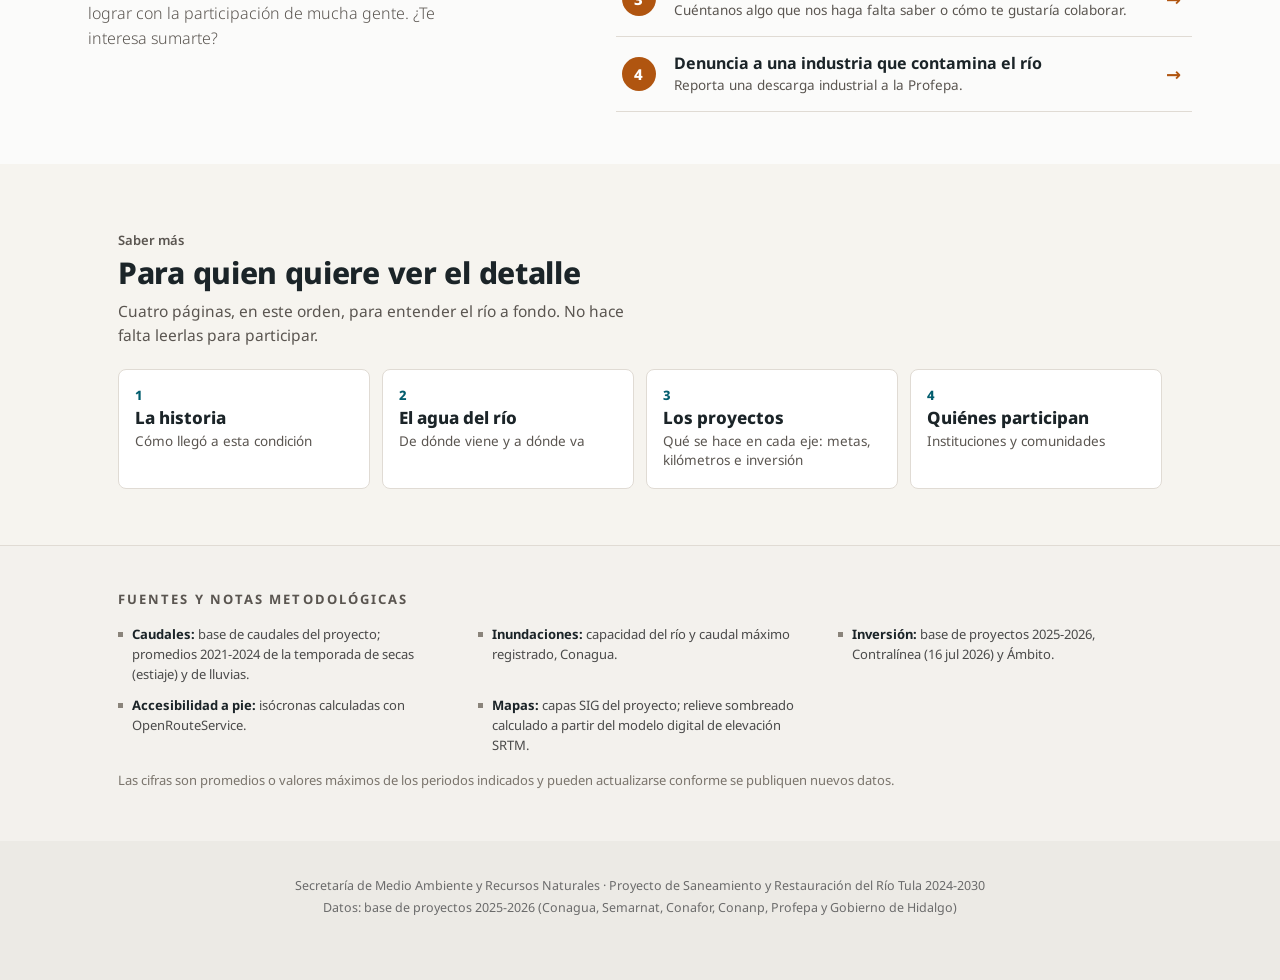
==== commit 03c46001: "Nuevas fotos desde Drive [automático]" ====
--- a/index.html
+++ b/index.html
@@ -57,7 +57,7 @@
 
 <section class="s-prob" id="problema" data-nav="light"><div class="pb-stage"><svg class="omap omap-all wide" id="pmap" viewBox="-640 -805 1792 2178" preserveAspectRatio="xMidYMid slice" role="img" aria-label="Mapa de Hidalgo, el Estado de México y la Ciudad de México con la cuenca del río Tula" data-wide="-640 -805 1152 1373" data-basin="4 3 526 502" data-mid="-6 -7 566 619"><image class="hillshade" href="img/mapa/hillshade.webp" x="-628.9" y="-628.9" width="1809.4" height="1886.6" preserveAspectRatio="none"/><path class="o-est" d="M-154.88,-5.90 L-119.11,9.39 L-107.06,-2.96 L-72.27,28.79 L-70.71,34.52 L-75.58,36.15 L-38.46,72.13 L-24.26,79.98 L1.08,77.60 L4.54,83.46 L9.72,71.37 L16.29,70.30 L19.40,83.07 L28.97,82.29 L35.98,95.65 L57.13,78.48 L72.94,83.99 L76.25,78.15 L90.35,77.35 L91.94,83.30 L101.99,84.11 L107.15,76.04 L116.45,74.77 L123.48,90.48 L112.39,95.93 L135.82,128.15 L137.47,141.66 L151.88,153.74 L167.33,199.93 L161.98,211.82 L154.85,215.42 L158.15,226.56 L139.43,229.16 L142.23,233.57 L135.08,268.99 L148.73,278.08 L167.77,270.55 L161.42,284.06 L171.47,293.76 L173.95,290.80 L181.92,308.42 L197.76,301.71 L210.33,307.76 L201.10,335.44 L207.33,347.38 L198.60,355.07 L204.83,356.29 L200.25,360.70 L203.95,365.53 L212.02,357.90 L229.75,359.65 L233.81,343.42 L242.70,349.87 L255.62,346.58 L252.02,334.73 L262.25,319.60 L274.66,315.89 L280.98,302.13 L295.61,301.99 L300.07,290.86 L309.01,291.03 L316.39,279.26 L312.01,271.65 L324.50,253.32 L322.05,249.77 L320.47,255.62 L315.68,253.49 L309.45,236.35 L317.86,233.81 L330.45,212.09 L335.70,212.10 L335.13,205.53 L343.86,206.13 L341.97,202.57 L350.22,198.67 L356.54,181.65 L406.27,177.87 L411.11,188.08 L420.96,191.04 L418.42,212.04 L423.84,219.95 L424.58,209.59 L431.96,204.73 L430.75,195.71 L443.05,190.57 L445.71,200.07 L440.89,221.56 L445.55,226.75 L461.56,226.47 L459.23,216.24 L449.70,210.60 L460.78,180.44 L457.22,175.74 L460.52,162.99 L471.85,152.16 L492.44,172.79 L488.85,178.78 L500.62,181.49 L503.30,216.30 L487.33,219.96 L477.16,233.82 L467.34,232.26 L464.51,243.10 L474.77,239.87 L475.81,245.41 L494.21,252.91 L496.52,268.35 L490.59,277.76 L495.97,281.42 L487.49,279.18 L450.35,296.43 L464.26,320.53 L458.78,324.68 L498.37,345.37 L513.61,313.89 L521.31,316.81 L528.32,312.63 L530.39,302.44 L526.43,304.01 L528.87,299.39 L520.51,295.30 L524.36,286.82 L529.60,282.10 L533.58,284.96 L535.19,276.25 L543.85,272.06 L555.60,278.48 L562.44,270.06 L572.57,278.67 L570.48,286.09 L603.75,304.45 L607.46,300.51 L604.59,293.18 L613.66,284.93 L641.85,292.78 L659.80,306.25 L669.12,302.91 L678.49,308.55 L687.12,299.70 L687.69,306.30 L670.16,321.83 L685.00,335.42 L685.71,321.60 L695.22,319.68 L709.49,336.25 L710.27,344.30 L720.64,349.22 L719.50,355.49 L728.37,354.61 L728.78,363.42 L738.87,369.36 L731.28,398.70 L725.97,395.54 L714.38,400.78 L720.56,419.34 L709.71,437.58 L723.51,444.68 L707.08,453.59 L691.64,443.96 L689.18,446.54 L687.63,470.66 L694.91,481.46 L689.24,489.84 L681.54,490.00 L681.47,497.45 L674.03,498.93 L676.30,505.42 L668.02,509.69 L663.19,526.49 L696.01,571.09 L700.93,585.12 L695.34,590.81 L713.54,610.08 L712.01,613.88 L703.04,607.66 L696.23,609.50 L694.45,630.43 L699.48,651.68 L711.42,662.11 L707.06,667.09 L696.07,667.30 L694.13,686.68 L718.78,734.85 L707.85,748.56 L705.57,787.33 L713.61,814.50 L711.16,811.94 L710.01,830.02 L720.39,834.23 L715.58,847.88 L720.16,855.95 L711.01,864.56 L721.85,872.49 L716.64,877.34 L717.56,888.88 L724.36,895.01 L717.96,907.95 L693.90,917.73 L660.06,961.32 L610.73,961.48 L606.66,966.93 L589.70,961.25 L583.12,951.60 L576.66,956.31 L560.51,945.80 L561.98,938.74 L553.30,927.30 L550.51,912.99 L552.58,902.21 L530.44,892.81 L522.08,874.42 L502.42,870.35 L493.23,877.14 L478.72,866.96 L487.80,858.75 L492.35,845.50 L493.41,832.48 L487.29,817.03 L495.37,812.96 L486.66,802.24 L496.90,799.21 L486.43,784.04 L485.86,769.06 L503.61,765.43 L505.14,759.94 L485.82,753.49 L487.59,740.74 L480.39,738.45 L493.10,688.03 L468.07,662.92 L469.86,656.12 L424.68,632.31 L432.66,602.34 L417.98,568.73 L420.80,561.76 L397.93,551.79 L386.33,552.91 L378.50,545.61 L375.32,534.90 L390.66,514.20 L380.03,494.14 L356.57,519.59 L354.65,525.41 L361.34,528.59 L357.43,540.64 L344.33,537.79 L343.63,539.73 L357.15,558.79 L321.64,551.88 L313.52,578.73 L323.03,582.69 L314.28,594.69 L315.53,600.99 L307.68,605.83 L312.65,613.34 L288.20,629.26 L262.59,654.88 L257.21,648.58 L250.65,653.88 L240.11,666.34 L236.42,682.52 L220.84,699.69 L225.35,706.77 L215.12,720.47 L232.70,727.75 L230.49,746.86 L248.92,755.47 L273.85,825.63 L262.64,831.92 L246.70,857.44 L247.08,881.91 L253.31,891.34 L247.21,891.45 L251.11,902.59 L245.68,912.20 L253.32,924.63 L253.11,949.95 L247.30,963.46 L233.10,968.90 L213.10,996.48 L185.98,995.57 L183.01,1007.79 L170.41,1008.20 L172.69,1044.99 L155.42,1083.72 L146.95,1087.53 L144.23,1098.53 L125.93,1120.82 L96.70,1140.21 L73.87,1131.68 L65.75,1119.98 L67.13,1110.32 L60.16,1107.33 L37.58,1106.87 L38.74,1116.87 L32.02,1120.72 L11.22,1084.14 L-13.24,1073.24 L-11.57,1080.12 L-21.47,1085.79 L3.86,1125.69 L-1.35,1127.23 L-18.53,1110.19 L-40.65,1106.58 L-42.10,1114.88 L-55.31,1127.05 L-53.03,1137.05 L-65.07,1145.05 L-73.29,1162.18 L-72.67,1176.54 L-79.35,1184.93 L-92.70,1177.54 L-95.52,1188.93 L-105.06,1187.04 L-117.35,1192.24 L-116.89,1202.86 L-127.90,1193.91 L-144.85,1193.25 L-157.62,1205.30 L-185.22,1215.15 L-195.31,1240.24 L-214.46,1228.11 L-222.66,1232.21 L-221.00,1218.09 L-238.50,1201.24 L-265.09,1216.45 L-270.65,1210.53 L-277.99,1214.62 L-270.00,1218.36 L-268.81,1231.58 L-283.44,1261.90 L-305.92,1265.84 L-303.11,1273.44 L-309.62,1272.07 L-312.51,1277.69 L-315.24,1273.24 L-321.78,1286.22 L-330.80,1283.43 L-335.37,1292.11 L-341.44,1290.66 L-339.97,1297.98 L-347.11,1300.38 L-349.48,1309.72 L-359.36,1308.51 L-365.28,1319.60 L-365.28,1313.90 L-371.04,1316.18 L-385.52,1330.98 L-384.45,1337.06 L-400.27,1329.29 L-408.35,1367.86 L-422.79,1362.09 L-430.69,1372.58 L-459.89,1348.37 L-468.89,1331.65 L-486.67,1329.31 L-470.26,1278.84 L-478.11,1255.57 L-493.31,1247.25 L-516.23,1268.99 L-529.87,1235.42 L-521.11,1206.78 L-516.16,1204.80 L-527.53,1188.03 L-546.60,1190.21 L-555.21,1174.93 L-548.97,1141.52 L-527.50,1131.12 L-529.63,1120.69 L-520.36,1095.94 L-507.25,1089.60 L-513.84,1084.43 L-515.71,1072.45 L-533.13,1076.18 L-535.34,1062.48 L-550.66,1061.09 L-556.55,1067.76 L-561.47,1055.74 L-556.15,1052.60 L-558.53,1042.84 L-589.33,1028.05 L-591.08,1033.35 L-621.34,1017.23 L-629.43,1004.62 L-634.71,1004.94 L-639.88,992.10 L-631.38,992.61 L-633.82,987.89 L-623.69,981.70 L-626.28,976.52 L-613.27,977.17 L-614.39,971.16 L-607.06,974.96 L-604.77,964.10 L-592.30,962.85 L-596.28,954.38 L-594.08,941.61 L-585.00,941.55 L-587.83,927.29 L-577.86,920.58 L-582.29,909.24 L-571.56,910.04 L-558.56,900.32 L-551.07,901.10 L-546.05,891.70 L-535.24,893.71 L-528.21,882.05 L-524.42,883.76 L-525.43,879.01 L-506.63,869.15 L-500.53,870.89 L-497.44,840.48 L-489.50,831.90 L-485.48,813.94 L-466.34,805.61 L-477.60,793.73 L-472.72,789.16 L-473.98,777.16 L-445.19,751.27 L-437.29,735.12 L-437.21,707.83 L-432.42,703.31 L-439.31,696.40 L-427.99,684.96 L-423.72,670.66 L-431.57,656.48 L-419.18,643.22 L-418.23,633.01 L-380.18,627.26 L-365.47,620.24 L-347.55,601.45 L-358.54,590.76 L-358.70,579.31 L-354.86,563.21 L-338.97,563.44 L-355.48,558.36 L-351.56,535.22 L-363.91,520.00 L-379.42,516.69 L-389.10,473.25 L-385.86,461.03 L-403.70,433.75 L-396.68,416.87 L-382.89,410.49 L-376.30,399.57 L-370.63,401.68 L-373.22,412.42 L-355.95,410.81 L-347.78,416.25 L-343.54,404.89 L-332.68,404.98 L-332.22,408.73 L-322.80,398.57 L-325.60,395.60 L-317.70,394.10 L-314.35,378.78 L-318.29,366.35 L-313.11,351.56 L-316.28,333.22 L-305.73,305.12 L-285.69,303.83 L-280.76,299.23 L-259.12,302.69 L-260.23,297.64 L-285.82,285.32 L-297.06,261.95 L-304.49,258.95 L-305.04,211.61 L-294.47,194.32 L-300.71,189.93 L-321.02,193.20 L-319.60,159.94 L-277.60,181.39 L-275.93,188.05 L-270.78,178.13 L-260.09,176.39 L-257.40,171.06 L-245.22,172.74 L-234.13,158.41 L-219.16,153.02 L-215.51,143.49 L-200.65,146.05 L-201.88,156.76 L-165.25,153.24 L-163.43,139.00 L-175.81,113.06 L-167.94,96.53 L-171.57,82.56 L-165.45,86.47 L-161.86,85.34 L-170.88,80.60 L-172.12,68.74 L-191.12,54.66 L-190.56,43.77 L-205.30,14.35 L-198.69,3.46 L-184.83,20.69 L-181.35,44.11 L-159.28,47.19 L-169.77,19.65 L-165.96,19.50 L-166.62,6.38 L-154.88,-5.90 Z"/><path class="o-est" d="M810.97,-805.23 L813.99,-798.06 L822.34,-797.11 L821.56,-775.89 L825.87,-770.59 L816.26,-765.96 L811.33,-770.54 L804.31,-763.51 L804.37,-755.99 L771.87,-708.37 L790.42,-694.30 L802.23,-700.06 L822.90,-698.27 L822.34,-687.13 L814.55,-684.59 L815.35,-679.71 L830.69,-673.25 L833.43,-669.81 L828.91,-666.03 L837.66,-662.33 L837.64,-648.08 L848.90,-643.07 L858.17,-630.29 L866.21,-628.64 L878.15,-635.60 L882.62,-630.48 L892.03,-635.64 L902.49,-632.02 L925.95,-653.51 L938.10,-646.74 L939.25,-654.35 L950.71,-657.84 L951.15,-643.34 L939.89,-631.33 L940.48,-625.02 L948.84,-617.31 L962.11,-620.42 L971.18,-612.36 L985.80,-627.55 L992.90,-628.34 L1000.89,-618.75 L999.33,-612.01 L1007.64,-606.04 L1003.08,-596.00 L1021.39,-595.93 L1040.04,-574.71 L1030.97,-533.32 L1012.61,-541.99 L1012.17,-532.64 L1003.36,-527.87 L1004.40,-515.61 L994.70,-511.91 L993.46,-500.48 L998.47,-495.72 L994.08,-485.28 L985.64,-488.84 L978.48,-463.92 L984.95,-457.89 L989.75,-460.68 L988.33,-451.98 L970.72,-445.38 L960.99,-423.20 L967.29,-417.78 L968.39,-410.58 L963.20,-409.08 L969.08,-390.83 L988.74,-388.58 L982.76,-373.67 L975.15,-377.00 L973.25,-367.79 L968.98,-371.13 L963.90,-365.25 L943.31,-364.83 L938.74,-359.29 L934.89,-362.79 L938.92,-376.26 L935.94,-372.27 L932.57,-376.58 L927.54,-367.09 L918.62,-363.71 L907.66,-373.29 L927.80,-382.25 L926.63,-387.97 L918.43,-389.90 L919.39,-396.33 L902.00,-400.98 L907.14,-421.76 L898.80,-415.92 L889.58,-419.86 L883.84,-412.32 L868.10,-416.95 L860.82,-409.91 L849.38,-409.18 L835.97,-390.28 L836.63,-379.22 L826.62,-355.04 L836.70,-339.84 L800.29,-325.96 L797.20,-334.56 L791.44,-333.61 L792.92,-326.01 L798.37,-326.60 L782.35,-315.75 L783.11,-305.60 L768.86,-295.06 L774.01,-280.04 L780.27,-275.90 L785.88,-289.67 L829.61,-312.45 L847.46,-333.99 L853.10,-338.15 L855.86,-334.82 L850.68,-314.75 L841.12,-310.02 L839.43,-298.83 L837.17,-303.54 L829.96,-300.14 L827.46,-279.30 L806.41,-262.76 L816.47,-222.98 L794.74,-226.67 L787.50,-217.72 L786.54,-193.66 L779.68,-180.90 L766.19,-172.27 L764.18,-165.54 L737.31,-155.69 L769.69,-112.32 L769.44,-83.79 L774.30,-69.32 L770.33,-58.32 L791.79,-41.52 L830.49,-37.76 L858.93,-72.81 L880.67,-89.20 L898.54,-87.17 L924.80,-100.38 L930.72,-123.24 L952.14,-137.44 L968.78,-159.50 L983.45,-164.07 L987.06,-174.62 L998.62,-180.33 L1014.40,-176.47 L1034.86,-190.49 L1037.71,-206.80 L1041.77,-204.98 L1053.55,-225.38 L1059.36,-221.93 L1061.31,-227.72 L1055.75,-229.95 L1063.82,-232.04 L1065.92,-243.44 L1073.51,-242.00 L1075.08,-249.56 L1082.56,-248.52 L1092.72,-273.65 L1090.65,-287.18 L1096.16,-285.29 L1114.49,-255.22 L1127.36,-251.59 L1129.70,-233.57 L1122.29,-224.89 L1136.37,-183.95 L1130.33,-179.10 L1152.19,-173.05 L1143.86,-164.87 L1149.76,-157.20 L1146.71,-149.87 L1136.21,-147.87 L1134.62,-128.61 L1094.65,-110.03 L1090.13,-90.47 L1069.17,-69.37 L1064.29,-61.54 L1066.45,-55.21 L1057.20,-49.41 L1056.80,-42.16 L1032.12,-36.01 L1019.84,-42.20 L1021.50,-11.47 L996.49,-9.65 L982.51,-18.86 L970.61,-16.64 L962.55,3.34 L950.09,11.18 L953.95,38.15 L959.67,44.94 L977.82,43.32 L987.72,29.84 L998.71,31.46 L1012.59,14.18 L1023.79,17.00 L1043.03,36.93 L1038.89,49.76 L1056.61,65.95 L1055.50,83.55 L1048.85,91.75 L1077.20,95.02 L1070.10,112.74 L1059.12,110.45 L1056.69,122.60 L1035.39,133.23 L1029.77,158.68 L1021.14,166.10 L1025.22,178.58 L1032.74,183.68 L1025.83,201.50 L1035.31,215.56 L1021.59,228.85 L997.59,222.65 L990.28,231.53 L993.48,238.20 L973.40,237.42 L979.82,242.42 L970.29,250.99 L977.76,254.77 L975.90,259.43 L962.47,260.51 L961.49,275.19 L946.82,280.17 L946.77,289.57 L930.54,304.52 L937.18,311.15 L963.15,312.86 L964.96,327.48 L974.34,334.81 L974.28,347.53 L985.37,360.45 L998.08,359.40 L994.50,362.90 L1012.88,368.56 L1012.13,385.81 L998.91,386.09 L984.56,399.09 L968.70,403.56 L954.41,397.07 L955.01,403.86 L945.69,397.17 L919.58,400.09 L920.75,416.83 L926.94,415.39 L925.04,426.70 L885.80,481.47 L864.67,475.69 L845.08,479.29 L811.82,474.10 L810.88,483.15 L792.06,486.78 L780.86,463.78 L770.79,475.20 L767.22,468.36 L761.70,469.06 L759.87,459.01 L750.62,461.70 L730.31,487.21 L713.37,490.31 L705.71,483.30 L693.96,485.32 L687.63,470.66 L689.18,446.54 L691.64,443.96 L707.08,453.59 L723.51,444.68 L709.71,437.58 L720.56,419.34 L714.38,400.78 L725.97,395.54 L731.28,398.70 L738.87,369.36 L728.78,363.42 L728.37,354.61 L719.50,355.49 L720.64,349.22 L710.27,344.30 L709.49,336.25 L695.22,319.68 L685.71,321.60 L685.00,335.42 L670.16,321.83 L687.69,306.30 L687.12,299.70 L678.49,308.55 L669.12,302.91 L659.80,306.25 L641.85,292.78 L613.66,284.93 L604.59,293.18 L607.46,300.51 L603.75,304.45 L570.48,286.09 L572.57,278.67 L562.44,270.06 L555.60,278.48 L543.85,272.06 L535.19,276.25 L533.58,284.96 L529.60,282.10 L524.36,286.82 L520.51,295.30 L528.87,299.39 L526.43,304.01 L530.39,302.44 L528.32,312.63 L521.31,316.81 L513.61,313.89 L498.37,345.37 L458.78,324.68 L464.26,320.53 L450.35,296.43 L487.49,279.18 L495.97,281.42 L490.59,277.76 L496.52,268.35 L494.21,252.91 L475.81,245.41 L474.77,239.87 L464.51,243.10 L467.34,232.26 L477.16,233.82 L487.33,219.96 L503.30,216.30 L500.62,181.49 L488.85,178.78 L492.44,172.79 L471.85,152.16 L460.52,162.99 L457.22,175.74 L460.78,180.44 L449.70,210.60 L459.23,216.24 L461.56,226.47 L445.55,226.75 L440.89,221.56 L445.71,200.07 L443.05,190.57 L430.75,195.71 L431.96,204.73 L424.58,209.59 L423.84,219.95 L418.42,212.04 L420.96,191.04 L411.11,188.08 L406.27,177.87 L356.54,181.65 L350.22,198.67 L341.97,202.57 L343.86,206.13 L335.13,205.53 L335.70,212.10 L330.45,212.09 L317.86,233.81 L309.45,236.35 L315.68,253.49 L320.47,255.62 L322.05,249.77 L324.50,253.32 L312.01,271.65 L316.39,279.26 L309.01,291.03 L300.07,290.86 L295.61,301.99 L280.98,302.13 L274.66,315.89 L262.25,319.60 L252.02,334.73 L255.62,346.58 L242.70,349.87 L233.81,343.42 L229.75,359.65 L212.02,357.90 L203.55,365.38 L200.25,360.70 L204.83,356.29 L198.60,355.07 L207.33,347.38 L201.10,335.44 L210.33,307.76 L197.76,301.71 L181.92,308.42 L173.95,290.80 L171.47,293.76 L161.42,284.06 L167.77,270.55 L148.73,278.08 L135.08,268.99 L142.23,233.57 L139.43,229.16 L158.15,226.56 L154.85,215.42 L161.98,211.82 L167.33,199.93 L151.88,153.74 L137.47,141.66 L135.82,128.15 L112.39,95.93 L123.48,90.48 L116.45,74.77 L107.15,76.04 L101.99,84.11 L91.94,83.30 L90.35,77.35 L76.25,78.15 L72.94,83.99 L57.13,78.48 L35.98,95.65 L28.97,82.29 L19.40,83.07 L16.29,70.30 L9.72,71.37 L4.54,83.46 L1.08,77.60 L-24.26,79.98 L-38.46,72.13 L-75.58,36.15 L-70.71,34.52 L-72.27,28.79 L-107.06,-2.96 L-119.11,9.39 L-96.73,-190.76 L-80.84,-191.94 L-63.65,-202.32 L-36.11,-203.07 L-28.99,-213.53 L-17.93,-217.91 L-7.42,-212.96 L18.77,-232.53 L34.55,-235.24 L44.72,-224.95 L52.96,-235.70 L62.91,-238.86 L64.99,-245.73 L72.27,-244.58 L72.50,-251.53 L81.54,-260.06 L99.51,-262.35 L107.51,-271.65 L124.52,-273.27 L125.42,-283.40 L118.40,-287.26 L122.13,-291.79 L102.73,-307.16 L93.20,-329.65 L123.48,-350.12 L121.71,-354.39 L128.60,-362.02 L123.58,-371.02 L127.98,-368.21 L133.78,-374.25 L126.33,-377.80 L136.13,-387.52 L133.83,-398.39 L155.64,-409.90 L157.08,-416.34 L162.73,-412.77 L170.15,-446.10 L185.48,-450.40 L183.47,-464.41 L191.97,-468.20 L189.14,-473.18 L200.39,-484.06 L202.00,-494.08 L196.59,-504.80 L200.94,-521.37 L204.59,-531.40 L215.56,-536.18 L219.04,-548.37 L209.72,-559.10 L216.25,-568.34 L210.60,-571.15 L202.59,-567.19 L195.20,-582.44 L196.16,-591.84 L230.54,-590.90 L233.63,-607.28 L255.68,-624.24 L273.18,-613.06 L281.23,-599.57 L297.15,-591.05 L306.26,-599.34 L319.83,-594.98 L325.16,-603.55 L339.76,-606.10 L345.42,-617.30 L362.78,-624.41 L374.90,-628.20 L378.79,-623.64 L388.77,-624.82 L389.86,-630.76 L403.20,-628.23 L416.33,-637.52 L412.75,-642.87 L422.25,-643.48 L424.01,-638.59 L415.29,-631.72 L422.97,-629.02 L435.29,-646.62 L429.03,-676.00 L414.76,-683.85 L417.19,-692.94 L429.85,-700.39 L427.18,-721.34 L435.06,-719.10 L462.82,-732.42 L481.18,-731.74 L487.75,-738.89 L493.68,-735.19 L501.46,-742.05 L504.62,-730.02 L509.81,-732.67 L512.04,-728.67 L512.95,-711.41 L519.84,-701.89 L516.37,-695.58 L519.79,-690.56 L531.88,-689.71 L532.56,-684.47 L526.54,-685.56 L521.64,-680.09 L541.86,-659.35 L543.53,-647.31 L560.57,-654.27 L564.16,-645.31 L582.49,-634.21 L603.40,-633.40 L606.13,-646.58 L600.25,-646.27 L593.80,-657.17 L601.08,-655.79 L600.67,-650.06 L612.25,-651.97 L617.58,-641.90 L623.54,-647.37 L621.36,-650.86 L635.38,-650.81 L638.89,-656.91 L648.11,-647.40 L653.04,-652.86 L665.34,-651.43 L665.10,-634.72 L669.07,-634.42 L672.79,-638.45 L670.38,-649.34 L678.45,-662.62 L700.16,-648.49 L728.31,-663.29 L734.50,-696.63 L728.10,-700.19 L734.12,-706.32 L731.42,-717.28 L737.27,-722.18 L730.88,-735.55 L686.31,-751.91 L679.30,-767.33 L698.39,-767.85 L707.93,-782.89 L715.62,-777.22 L718.08,-780.75 L721.11,-776.54 L735.99,-776.74 L740.60,-786.60 L755.66,-785.21 L767.86,-795.19 L793.61,-779.37 L796.32,-784.75 L790.67,-786.40 L796.48,-796.40 L804.89,-797.15 L810.97,-805.23 Z"/><path class="o-est cdmx" d="M390.66,514.20 L375.32,534.90 L377.51,535.62 L377.07,543.21 L386.33,552.91 L397.93,551.79 L420.80,561.76 L417.98,568.73 L432.66,602.34 L426.69,615.35 L424.68,632.31 L469.86,656.12 L468.07,662.92 L493.10,688.03 L486.74,700.44 L480.39,738.45 L487.59,740.74 L485.82,753.49 L505.14,759.94 L503.61,765.43 L497.78,763.58 L485.86,769.06 L486.43,784.04 L496.90,799.21 L486.66,802.24 L495.37,812.96 L487.29,817.03 L493.41,832.48 L487.80,858.75 L478.72,866.96 L475.58,863.86 L444.53,859.11 L434.81,866.02 L423.46,885.81 L371.79,856.25 L309.30,851.32 L273.85,825.63 L267.77,814.91 L254.51,766.60 L248.29,761.00 L248.92,755.47 L230.49,746.86 L232.70,727.75 L215.12,720.47 L224.32,708.70 L222.95,706.36 L225.35,706.77 L220.84,699.69 L236.42,682.52 L240.11,666.34 L247.18,662.71 L247.55,657.27 L257.21,648.58 L260.24,656.00 L263.75,654.12 L285.74,635.57 L288.20,629.26 L288.98,632.37 L312.69,613.28 L307.68,605.83 L315.53,600.99 L314.28,594.69 L323.03,582.69 L313.52,578.73 L321.64,551.88 L324.77,549.92 L357.15,558.79 L353.21,547.92 L343.63,539.73 L344.33,537.79 L357.43,540.64 L356.27,536.44 L361.34,528.59 L354.65,525.41 L356.57,519.59 L362.64,516.24 L373.17,498.82 L380.03,494.14 L384.00,495.70 L383.51,500.11 L390.66,514.20 Z"/><path class="o-delim" data-k="cuenca" d="M384.08,294.28 L379.07,293.54 L374.40,299.13 L374.83,303.71 L372.78,307.15 L369.54,310.77 L366.62,310.51 L363.68,310.82 L362.90,313.00 L361.01,315.33 L359.31,315.71 L357.74,315.81 L355.85,315.25 L354.12,315.22 L351.11,318.95 L353.27,323.14 L354.71,328.69 L354.99,331.63 L353.02,335.22 L348.08,340.47 L340.00,346.86 L329.87,352.86 L323.22,357.04 L316.36,363.11 L310.50,363.16 L303.23,363.88 L301.32,364.70 L291.90,369.51 L285.25,370.28 L281.10,373.00 L278.67,375.75 L279.00,380.72 L274.30,378.68 L273.05,376.07 L266.77,377.23 L262.83,380.39 L258.02,383.31 L255.20,383.90 L251.94,385.13 L251.12,388.85 L249.61,391.37 L249.93,393.56 L248.44,395.36 L247.31,397.16 L241.79,399.24 L239.50,403.93 L236.56,405.33 L233.27,405.63 L221.81,412.69 L214.48,414.36 L208.20,417.89 L205.93,421.85 L201.86,424.69 L190.79,430.66 L186.33,434.95 L175.34,454.79 L171.28,456.90 L167.20,460.47 L165.32,462.98 L163.80,466.24 L155.28,472.26 L153.36,476.97 L152.13,483.51 L144.01,488.09 L140.24,494.21 L136.55,496.33 L132.17,496.24 L124.54,494.62 L117.58,495.94 L111.73,501.91 L112.72,498.10 L108.03,497.94 L104.62,494.73 L104.62,492.34 L105.14,491.83 L105.14,491.30 L104.10,491.30 L99.42,486.62 L98.38,486.62 L97.86,487.15 L96.82,487.14 L92.66,482.98 L92.66,478.82 L92.14,478.30 L92.14,477.26 L91.62,476.75 L91.62,475.71 L91.10,475.19 L91.10,474.67 L90.06,473.63 L90.06,473.11 L89.02,472.07 L89.02,468.94 L88.50,468.43 L88.50,466.87 L87.98,466.34 L87.98,464.78 L87.46,464.27 L87.46,462.70 L87.98,462.19 L87.98,460.11 L83.82,455.94 L83.30,455.95 L82.26,454.90 L82.26,454.38 L81.74,453.86 L81.74,453.35 L77.58,449.19 L77.58,445.54 L74.46,442.42 L74.46,435.67 L75.50,434.63 L75.50,428.90 L73.94,427.35 L74.46,426.82 L74.46,425.26 L73.94,424.75 L73.94,421.63 L73.42,421.10 L73.42,420.58 L72.38,419.54 L72.38,419.02 L71.34,417.98 L71.34,417.47 L70.30,416.43 L68.74,416.42 L68.22,415.91 L67.70,415.90 L65.62,413.82 L65.10,413.83 L62.50,411.23 L61.46,411.23 L60.94,410.70 L58.34,410.71 L56.78,409.15 L56.78,408.11 L56.26,407.58 L56.26,406.55 L55.74,406.03 L55.74,405.51 L53.15,402.64 L53.15,402.12 L52.63,401.60 L52.63,401.08 L50.03,398.48 L50.03,397.96 L49.51,397.44 L49.51,396.92 L51.07,395.36 L51.07,393.80 L52.11,392.76 L52.11,392.24 L52.63,391.72 L52.63,390.68 L50.03,388.08 L50.03,387.56 L50.55,387.05 L50.55,376.12 L50.55,374.56 L50.03,374.04 L50.03,372.48 L49.51,371.96 L49.51,371.44 L48.99,370.92 L48.99,370.40 L48.47,370.40 L47.95,369.88 L47.95,369.36 L46.91,368.32 L46.91,367.80 L46.39,367.28 L46.39,359.48 L48.47,357.40 L48.47,354.80 L48.99,354.28 L48.99,351.68 L48.47,351.16 L48.47,350.64 L47.95,350.12 L47.95,349.60 L44.31,345.96 L44.31,344.92 L43.79,344.40 L43.79,343.88 L43.27,343.36 L43.27,342.84 L42.75,342.32 L42.75,341.80 L40.15,339.20 L39.63,339.20 L39.11,338.68 L37.03,338.68 L35.47,340.24 L34.43,340.24 L33.91,340.76 L32.87,340.76 L32.35,340.24 L31.31,340.24 L30.79,339.72 L30.27,339.72 L29.75,339.20 L29.23,339.20 L28.19,338.16 L28.19,335.56 L28.71,335.04 L28.71,334.52 L29.23,334.00 L29.23,332.96 L27.67,332.96 L26.11,331.40 L25.59,331.40 L25.07,330.88 L20.91,330.88 L20.39,330.36 L20.39,328.80 L19.87,328.28 L19.87,327.24 L19.35,326.72 L19.35,324.64 L18.31,323.60 L17.27,323.60 L16.75,323.08 L16.23,323.08 L15.19,322.04 L14.67,322.04 L14.15,321.52 L12.07,321.52 L11.55,322.04 L10.51,322.04 L5.83,317.36 L5.83,316.84 L4.79,315.80 L4.79,315.28 L4.27,314.76 L3.92,314.76 L4.76,313.49 L6.78,307.01 L8.35,304.68 L8.63,303.28 L8.78,301.10 L8.71,296.05 L8.91,294.65 L12.57,286.12 L14.92,279.37 L15.70,276.62 L16.84,270.25 L17.11,267.38 L16.97,265.24 L14.44,257.79 L13.89,255.70 L13.91,253.56 L14.63,247.85 L15.18,246.53 L16.55,244.94 L17.63,243.11 L18.30,241.07 L19.21,236.85 L19.87,235.60 L20.80,234.55 L23.39,232.22 L27.73,227.62 L27.96,226.98 L28.26,224.09 L29.08,221.34 L30.88,218.30 L34.60,210.61 L35.11,209.28 L36.06,205.82 L36.36,202.95 L36.43,200.08 L36.20,198.68 L35.51,196.63 L35.14,192.34 L34.40,190.33 L32.08,185.93 L29.52,182.59 L27.50,178.83 L27.66,177.41 L27.55,175.62 L27.07,172.82 L26.76,172.08 L25.81,171.03 L25.33,169.65 L25.29,166.72 L23.01,159.59 L23.10,154.69 L25.73,146.68 L26.05,146.05 L27.04,145.91 L27.73,145.63 L28.96,144.05 L29.37,143.09 L29.22,140.50 L31.63,136.15 L31.77,135.36 L32.30,134.07 L33.21,132.63 L33.55,132.36 L35.46,128.54 L36.98,126.58 L37.47,125.57 L37.52,124.82 L41.08,118.69 L40.51,115.94 L41.05,112.67 L41.80,110.54 L43.30,109.30 L47.20,108.18 L48.53,108.03 L55.88,101.41 L71.68,93.13 L74.26,87.53 L75.10,83.27 L74.59,82.50 L81.33,78.68 L90.75,84.51 L113.58,81.58 L126.99,79.63 L132.85,74.65 L139.46,72.47 L147.01,73.09 L153.06,68.91 L159.28,68.53 L160.60,69.13 L163.06,66.74 L169.64,33.66 L187.76,2.55 L193.49,6.56 L196.47,12.54 L295.50,32.71 L300.34,37.46 L299.47,39.02 L296.92,42.02 L293.92,43.55 L295.63,45.54 L294.61,45.57 L291.94,50.43 L295.99,53.40 L295.54,55.57 L299.96,56.52 L308.58,79.29 L308.29,80.58 L309.28,81.14 L312.26,89.02 L312.46,95.01 L321.11,98.22 L325.45,95.63 L330.17,96.63 L340.92,105.84 L339.03,110.03 L339.97,111.83 L347.52,110.04 L354.49,115.04 L352.23,118.24 L355.25,121.24 L346.93,128.02 L360.88,150.21 L361.26,153.21 L359.75,154.81 L365.60,158.21 L368.42,166.20 L370.31,165.80 L370.87,168.20 L378.05,168.81 L379.56,170.61 L379.36,178.20 L387.67,179.80 L394.47,178.01 L400.70,177.81 L403.16,176.22 L405.61,176.82 L410.70,187.81 L417.88,187.81 L420.15,180.22 L419.40,172.43 L424.88,166.63 L423.93,164.84 L430.16,158.44 L435.07,158.05 L438.29,153.05 L441.87,152.45 L443.20,146.26 L461.70,146.26 L460.38,150.26 L460.56,154.25 L462.83,155.85 L466.60,155.45 L480.20,168.44 L483.22,174.43 L492.28,173.23 L496.06,170.03 L498.89,170.63 L512.11,167.03 L518.53,161.83 L520.98,161.43 L522.73,160.69 L522.18,161.48 L525.57,165.57 L525.32,168.67 L524.68,172.86 L522.24,175.92 L518.23,184.24 L514.33,187.09 L513.75,188.54 L513.72,189.81 L512.78,191.26 L511.10,192.87 L510.34,194.31 L509.37,196.85 L507.86,199.20 L505.81,200.98 L504.33,201.86 L502.28,203.65 L501.88,205.47 L502.03,206.93 L501.83,208.03 L500.33,209.82 L500.48,211.11 L500.08,213.10 L495.26,215.57 L490.86,215.84 L486.49,213.92 L481.73,213.82 L479.34,222.94 L477.08,225.82 L471.23,224.60 L467.17,225.98 L462.72,228.46 L459.02,230.21 L459.28,235.35 L453.74,237.07 L451.86,239.23 L447.81,239.88 L444.02,245.67 L441.28,254.05 L439.98,263.92 L437.66,269.74 L435.27,278.49 L431.90,282.08 L424.16,283.76 L419.28,289.16 L407.90,289.65 L401.31,289.15 L388.44,291.08 L384.12,291.99 L384.08,294.28 Z"/><path class="o-dr" data-k="dr" style="fill:#d17b3f22;stroke:#d17b3f" d="M223.34,87.69 L224.37,85.68 L223.76,83.59 L227.22,84.39 L227.70,81.95 L225.19,81.87 L225.33,78.70 L227.37,79.57 L228.87,75.62 L230.16,77.35 L231.38,75.19 L231.58,78.29 L229.20,79.14 L230.15,80.37 L231.78,80.37 L232.59,81.88 L233.14,78.86 L235.66,77.58 L237.42,80.89 L240.34,79.89 L239.67,77.37 L242.31,77.80 L244.63,76.30 L247.41,77.81 L248.09,75.87 L248.97,78.18 L250.46,78.40 L254.13,77.90 L258.35,75.03 L259.37,72.73 L258.76,71.43 L260.59,71.87 L261.48,70.58 L262.91,70.79 L263.38,72.59 L265.69,70.37 L265.02,67.78 L266.92,67.20 L268.28,65.05 L272.49,66.64 L272.96,69.23 L271.67,71.02 L269.90,72.53 L268.06,73.46 L266.63,76.77 L267.44,77.99 L267.10,79.43 L267.51,81.23 L272.52,85.56 L273.81,86.35 L275.58,84.63 L279.52,83.70 L280.28,80.53 L281.16,81.90 L286.18,83.28 L288.90,80.40 L289.72,81.84 L291.21,81.27 L288.50,75.73 L291.23,71.13 L291.49,73.50 L292.99,75.45 L294.21,72.72 L294.35,71.06 L296.79,71.71 L298.70,69.92 L296.60,68.26 L298.02,67.04 L297.82,65.10 L296.88,62.65 L295.04,62.79 L291.38,59.62 L293.28,59.19 L292.74,57.46 L291.18,55.95 L291.05,51.63 L292.62,50.63 L295.95,44.95 L299.07,45.03 L303.08,43.81 L305.73,44.54 L306.28,42.45 L307.29,45.04 L309.06,43.68 L309.13,40.51 L310.29,39.87 L313.75,40.09 L317.14,39.80 L316.12,41.74 L318.29,42.61 L319.85,45.13 L320.06,42.83 L321.76,41.25 L323.19,39.31 L325.49,39.45 L329.57,36.65 L330.12,35.14 L331.61,36.01 L333.72,34.57 L332.09,33.56 L331.48,32.34 L331.34,30.33 L331.75,28.89 L332.84,29.97 L334.74,29.83 L335.35,28.46 L337.12,28.39 L337.25,30.40 L342.07,27.17 L344.45,25.09 L343.98,22.93 L341.47,22.14 L339.57,20.91 L339.57,19.11 L341.47,17.25 L338.76,16.09 L339.78,13.50 L337.88,12.28 L338.09,9.91 L338.97,8.54 L339.18,7.10 L339.93,6.09 L341.76,7.82 L340.74,10.70 L342.50,9.62 L342.36,12.79 L344.74,10.27 L344.74,8.83 L344.06,7.54 L345.08,5.96 L344.41,4.66 L344.54,2.93 L341.83,5.02 L340.88,3.43 L338.84,4.51 L338.44,2.71 L336.60,3.79 L333.75,4.22 L332.87,-0.32 L333.49,-1.68 L335.32,-3.19 L333.83,-4.99 L332.61,-2.83 L331.05,-3.70 L330.44,-5.57 L328.67,-5.72 L327.18,-6.44 L325.14,-6.87 L323.86,-6.73 L322.91,-8.53 L320.74,-9.83 L321.08,-11.91 L321.96,-14.07 L321.56,-16.80 L322.85,-19.75 L319.87,-20.18 L316.00,-22.42 L316.96,-23.86 L317.30,-26.01 L318.52,-27.45 L320.69,-28.96 L322.46,-29.32 L320.36,-31.41 L321.92,-32.48 L320.91,-35.72 L319.28,-38.46 L316.09,-38.96 L315.08,-40.40 L315.08,-42.35 L313.32,-43.64 L311.69,-45.66 L311.56,-47.67 L309.80,-48.32 L309.26,-51.20 L313.67,-53.35 L314.08,-54.86 L312.18,-55.30 L312.66,-56.74 L312.25,-58.39 L313.07,-60.84 L314.42,-58.75 L314.56,-57.16 L317.06,-55.72 L317.61,-57.59 L317.07,-59.61 L318.49,-58.81 L320.93,-58.16 L323.04,-57.08 L323.44,-55.00 L325.00,-56.22 L326.83,-55.13 L325.41,-54.42 L326.97,-52.90 L329.47,-51.18 L327.37,-49.88 L327.71,-47.44 L329.88,-46.71 L328.04,-42.04 L326.88,-40.17 L327.97,-38.52 L328.10,-36.79 L329.32,-34.92 L329.04,-32.98 L330.67,-32.47 L330.87,-30.03 L332.09,-27.94 L330.26,-27.72 L328.83,-26.65 L329.31,-24.63 L331.61,-25.13 L333.51,-24.63 L334.39,-20.67 L329.78,-20.17 L333.84,-17.15 L332.76,-16.36 L333.98,-13.69 L335.19,-8.51 L337.02,-8.22 L339.54,-9.30 L343.88,-9.87 L347.00,-9.36 L348.36,-9.58 L349.38,-8.93 L347.68,-4.76 L345.37,-4.98 L343.74,-4.19 L342.18,-4.48 L340.75,-3.69 L339.46,-1.39 L341.09,-0.59 L343.19,-0.88 L344.69,-2.24 L346.25,-0.88 L347.54,-2.39 L350.05,0.21 L351.13,-1.66 L351.54,0.14 L352.76,-1.80 L354.12,-0.00 L353.37,2.08 L355.61,2.51 L356.83,1.29 L359.07,0.86 L359.27,3.09 L360.70,4.75 L362.46,4.89 L364.36,3.96 L364.03,2.23 L366.60,3.24 L368.84,2.31 L368.50,3.89 L367.48,5.04 L367.08,7.49 L367.68,9.93 L369.58,10.37 L370.47,8.28 L370.67,6.12 L375.43,4.19 L378.07,4.33 L378.95,5.99 L378.95,7.86 L381.26,8.43 L384.38,6.78 L386.28,7.50 L389.95,6.43 L395.11,7.94 L395.99,9.38 L394.43,10.46 L392.59,11.10 L393.61,12.54 L391.03,13.33 L392.18,15.56 L393.75,15.20 L395.24,15.49 L395.99,13.48 L397.07,12.62 L398.23,10.68 L401.89,10.17 L403.32,11.61 L406.92,7.66 L409.97,6.94 L411.81,7.23 L413.03,6.51 L414.45,6.37 L416.08,5.65 L417.78,5.79 L420.50,3.21 L422.06,3.42 L423.35,1.84 L425.11,3.14 L423.55,4.86 L425.31,5.51 L424.36,7.52 L423.82,10.62 L424.77,13.28 L427.89,12.13 L430.81,8.53 L429.73,5.22 L430.61,1.91 L432.71,1.70 L437.47,-2.47 L438.15,-4.41 L436.25,-6.28 L437.47,-7.94 L440.11,-7.87 L440.05,-6.00 L441.74,-5.78 L441.47,-8.80 L440.39,-9.88 L441.68,-10.53 L441.61,-12.61 L440.59,-15.78 L441.20,-17.94 L440.05,-18.94 L437.33,-20.02 L438.22,-21.32 L437.47,-23.55 L435.84,-21.75 L435.10,-23.62 L435.23,-29.01 L437.40,-28.80 L435.64,-30.38 L433.33,-30.24 L432.18,-30.89 L432.93,-32.11 L432.18,-34.84 L434.01,-34.41 L436.39,-34.98 L438.15,-34.98 L440.39,-33.40 L440.73,-36.42 L439.65,-38.15 L435.30,-37.79 L433.68,-38.65 L431.30,-39.09 L430.35,-40.45 L430.83,-42.18 L433.34,-42.03 L435.03,-42.68 L434.83,-44.84 L436.53,-43.76 L437.68,-45.20 L434.83,-46.49 L433.07,-47.86 L436.32,-47.93 L433.68,-52.18 L432.39,-53.26 L434.02,-54.84 L435.04,-53.04 L437.27,-52.46 L439.11,-53.97 L439.31,-56.06 L438.70,-58.72 L436.33,-60.88 L435.51,-64.12 L435.65,-66.35 L437.62,-67.79 L438.23,-65.70 L440.60,-64.98 L441.55,-66.92 L441.96,-68.79 L446.23,-71.31 L447.11,-68.07 L450.64,-66.20 L453.49,-65.70 L455.32,-63.54 L458.37,-61.67 L461.15,-61.96 L463.94,-62.82 L462.92,-60.73 L464.55,-58.93 L463.39,-56.92 L461.83,-55.70 L461.09,-57.71 L458.44,-58.29 L456.27,-56.78 L455.86,-53.97 L453.62,-52.46 L454.78,-50.23 L456.27,-49.37 L455.93,-47.50 L454.57,-48.72 L452.88,-46.92 L448.81,-49.87 L449.35,-47.64 L450.57,-45.48 L449.01,-44.12 L447.31,-44.91 L448.47,-46.13 L446.30,-47.57 L445.75,-50.02 L444.46,-48.00 L443.92,-45.84 L441.61,-44.26 L443.18,-43.47 L444.40,-39.23 L446.70,-42.54 L448.81,-40.52 L449.01,-38.15 L448.67,-36.13 L447.38,-35.05 L446.57,-36.13 L444.73,-35.77 L443.58,-33.83 L445.82,-31.96 L447.58,-29.08 L447.85,-30.95 L449.08,-30.16 L450.70,-31.46 L451.18,-32.90 L452.13,-32.03 L453.55,-33.97 L454.91,-34.62 L455.66,-33.11 L453.76,-32.39 L454.37,-30.31 L457.56,-26.35 L459.25,-25.56 L457.63,-24.70 L457.22,-22.54 L458.37,-21.60 L456.81,-20.60 L458.85,-19.44 L460.34,-21.75 L462.10,-21.39 L463.94,-20.52 L465.09,-24.05 L467.80,-23.26 L470.86,-23.40 L471.33,-20.02 L469.30,-19.01 L469.09,-17.65 L464.14,-18.15 L464.89,-15.78 L467.40,-13.98 L467.60,-11.96 L470.11,-11.96 L472.42,-12.47 L474.46,-11.68 L476.56,-10.31 L477.78,-12.61 L479.61,-11.60 L478.60,-9.30 L480.43,-9.16 L479.82,-7.22 L479.82,-3.19 L480.77,-1.25 L479.82,-0.31 L480.70,1.92 L481.92,2.64 L480.70,5.01 L482.60,5.80 L483.48,7.24 L483.01,9.69 L485.11,11.56 L487.35,11.99 L488.51,9.97 L491.49,9.83 L491.02,11.77 L493.87,10.12 L495.64,12.20 L497.74,12.34 L499.30,14.29 L499.85,17.67 L502.29,17.67 L504.53,16.59 L509.01,20.25 L508.33,22.12 L506.91,22.63 L504.94,21.41 L503.65,22.56 L501.88,22.92 L502.22,24.72 L499.24,24.64 L498.08,23.28 L496.32,22.42 L496.25,25.15 L495.71,26.95 L497.61,27.74 L498.63,29.25 L496.86,29.68 L495.98,31.77 L495.91,34.43 L496.73,36.66 L495.71,38.24 L497.41,39.39 L495.24,42.84 L495.58,45.43 L498.70,45.86 L497.48,48.02 L496.60,47.02 L494.56,49.10 L496.53,50.83 L494.42,51.40 L493.81,53.63 L494.76,54.86 L493.14,56.08 L491.57,56.08 L486.75,57.52 L488.31,55.79 L489.74,53.06 L491.64,53.56 L491.44,51.33 L492.32,50.40 L490.42,47.95 L493.88,45.87 L491.64,44.28 L490.21,42.05 L485.39,41.55 L481.79,43.06 L479.82,43.14 L470.25,42.27 L468.55,42.92 L465.63,41.34 L461.90,41.91 L460.34,41.19 L453.41,41.70 L451.37,39.40 L450.29,37.09 L452.87,36.59 L455.04,35.37 L453.07,34.07 L453.68,31.55 L451.58,31.55 L451.24,33.86 L449.88,35.37 L448.80,34.22 L446.76,33.86 L446.22,35.22 L443.91,34.93 L443.30,36.73 L440.99,36.73 L439.29,39.75 L436.78,42.27 L436.23,44.57 L436.50,46.15 L434.53,46.15 L433.65,47.59 L429.92,49.68 L427.06,50.04 L424.76,47.80 L424.08,45.14 L422.79,46.94 L420.89,45.79 L421.02,43.70 L418.99,43.77 L417.22,43.05 L414.78,43.99 L416.07,45.28 L416.61,46.51 L417.76,46.87 L420.41,48.74 L417.15,48.52 L414.71,46.51 L412.94,46.22 L410.02,46.72 L409.21,45.14 L407.99,45.50 L406.76,45.14 L405.54,43.48 L403.37,42.98 L405.54,41.75 L405.41,38.09 L404.12,36.57 L403.24,38.30 L402.01,39.23 L401.06,37.58 L399.23,38.51 L397.19,37.58 L397.06,39.81 L394.68,39.37 L392.98,40.60 L390.61,40.09 L389.18,38.58 L386.67,38.72 L382.94,38.43 L381.92,40.30 L380.22,38.72 L376.35,39.43 L373.16,39.57 L370.58,41.44 L368.81,43.17 L366.43,44.32 L365.89,46.69 L364.39,47.41 L363.92,49.13 L360.52,49.13 L359.30,50.71 L357.53,51.21 L356.85,53.08 L355.63,54.95 L352.70,56.39 L352.43,58.26 L350.19,58.98 L350.26,61.28 L349.30,63.79 L347.67,66.74 L342.98,73.43 L342.29,74.94 L342.43,77.74 L340.18,79.39 L338.01,81.76 L336.65,84.14 L337.32,86.80 L337.32,89.46 L335.96,88.45 L335.69,90.25 L333.92,91.69 L335.01,94.42 L333.31,94.49 L331.81,93.05 L326.79,94.34 L326.18,93.12 L323.93,93.04 L322.17,95.41 L319.24,95.70 L317.13,99.15 L318.49,100.87 L320.39,105.91 L322.08,107.21 L322.83,109.94 L324.66,110.38 L323.03,112.25 L323.64,114.76 L324.72,116.63 L323.63,117.28 L323.83,119.73 L325.73,122.68 L328.18,123.54 L330.69,123.62 L332.12,122.90 L333.61,126.07 L336.60,126.00 L336.12,127.80 L336.53,130.03 L338.02,129.60 L341.55,132.41 L343.93,133.42 L341.48,134.49 L338.49,136.86 L337.06,139.45 L339.10,141.25 L341.40,147.80 L339.36,150.32 L340.44,154.34 L338.54,154.27 L338.13,156.43 L339.08,157.29 L337.24,158.44 L335.68,160.81 L334.31,163.83 L329.82,170.01 L328.93,173.75 L329.27,176.49 L328.18,175.98 L325.26,178.06 L324.10,179.57 L325.25,180.94 L323.35,182.81 L322.67,184.75 L323.61,186.69 L323.82,189.00 L324.77,190.22 L326.06,191.16 L322.45,193.53 L323.34,190.51 L321.64,189.57 L322.05,188.20 L321.78,186.69 L320.56,184.39 L318.38,183.67 L318.52,181.00 L316.22,177.69 L314.58,177.62 L314.04,175.46 L315.13,173.74 L312.55,170.28 L313.44,168.55 L314.94,168.92 L317.86,167.05 L319.97,166.91 L322.14,166.34 L321.33,163.89 L321.74,161.01 L323.58,163.10 L323.91,165.04 L327.38,163.54 L329.29,158.50 L327.93,156.99 L326.10,157.28 L321.89,156.05 L323.11,152.89 L321.08,151.44 L319.17,151.37 L316.86,150.22 L317.00,148.63 L317.89,147.12 L316.12,147.05 L315.85,143.89 L316.94,141.87 L319.86,141.66 L319.05,137.92 L317.49,136.12 L322.05,136.27 L321.64,133.53 L319.74,133.32 L319.67,130.51 L317.36,131.37 L316.01,130.36 L313.56,126.33 L309.15,126.47 L306.97,125.89 L304.05,126.46 L304.25,129.63 L305.06,131.14 L304.04,133.08 L302.41,131.71 L301.53,129.84 L300.11,129.05 L298.20,129.26 L295.89,131.63 L298.40,131.56 L296.23,134.15 L295.47,139.76 L298.25,143.93 L299.07,142.06 L300.57,140.63 L300.98,138.40 L302.74,138.76 L302.88,136.89 L304.38,134.59 L305.60,136.61 L305.66,139.41 L306.27,142.00 L305.25,146.03 L306.74,147.33 L304.50,148.04 L303.14,147.61 L300.69,147.53 L300.08,149.98 L297.56,152.64 L293.62,148.46 L291.86,147.30 L290.50,147.52 L289.00,148.31 L287.57,149.89 L284.99,151.54 L286.82,152.55 L286.61,154.20 L287.15,156.50 L286.34,157.80 L284.91,158.15 L282.60,158.15 L280.69,157.72 L278.45,155.77 L280.22,154.48 L279.00,152.10 L279.08,150.30 L276.02,150.01 L274.25,149.22 L273.84,153.39 L276.01,153.25 L275.94,155.48 L274.38,156.77 L268.87,156.40 L266.35,159.06 L266.01,160.78 L266.21,162.58 L261.05,160.49 L257.31,159.62 L256.42,160.77 L253.91,160.26 L253.78,158.53 L251.74,157.16 L250.94,151.05 L250.13,148.74 L251.56,147.45 L250.00,145.72 L249.12,143.42 L247.83,142.62 L246.47,140.54 L245.31,141.18 L243.95,143.12 L242.59,146.43 L243.81,146.79 L243.19,148.01 L243.26,149.74 L242.64,151.46 L242.71,153.62 L244.00,154.85 L245.01,156.50 L245.21,158.80 L242.23,157.29 L240.46,154.41 L241.21,152.68 L240.68,149.16 L238.84,150.45 L238.37,148.36 L236.54,144.04 L235.11,144.47 L235.04,146.92 L233.34,148.78 L231.23,148.56 L230.35,146.83 L228.45,144.82 L229.68,144.17 L230.37,139.35 L229.56,136.98 L229.56,135.54 L232.54,138.78 L232.54,140.51 L235.66,141.74 L237.16,139.37 L235.67,138.14 L235.00,131.95 L235.55,129.58 L234.13,128.00 L233.04,128.21 L232.98,126.34 L234.20,124.69 L231.69,125.62 L230.13,123.31 L231.15,121.80 L231.16,119.86 L233.26,118.71 L231.03,117.06 L237.41,117.86 L235.51,114.91 L234.09,115.55 L231.78,114.68 L232.19,112.17 L230.77,109.65 L230.01,112.81 L228.05,110.14 L226.76,111.58 L226.48,113.88 L228.18,115.18 L225.52,115.61 L225.05,114.09 L223.42,113.66 L221.59,112.36 L222.35,108.41 L222.49,105.67 L222.16,100.64 L221.69,98.48 L223.32,97.19 L221.42,95.74 L222.11,93.01 L223.61,91.29 L225.24,90.72 L223.34,87.69 Z M284.82,84.21 L283.80,88.16 L284.61,90.40 L285.55,94.64 L289.01,96.73 L291.80,92.85 L290.24,91.56 L289.09,88.60 L291.20,88.25 L292.90,89.47 L296.63,88.11 L298.60,88.76 L300.57,88.55 L303.02,89.99 L305.19,89.92 L304.71,91.79 L307.02,91.44 L307.98,88.70 L309.88,86.69 L307.57,84.75 L306.01,85.32 L305.26,86.61 L301.87,86.03 L297.66,86.39 L298.13,85.02 L296.03,83.94 L294.26,85.52 L293.04,84.58 L292.29,82.93 L286.18,83.28 L284.82,84.21 Z M303.01,93.52 L303.21,96.39 L301.24,94.66 L299.82,94.66 L298.19,95.67 L296.62,97.61 L297.23,99.26 L298.45,100.42 L297.84,102.21 L299.53,102.21 L301.50,102.72 L302.59,104.09 L304.90,105.60 L302.11,106.61 L300.82,107.76 L297.28,108.97 L295.31,110.48 L296.05,116.60 L296.72,118.54 L298.08,119.04 L297.47,120.19 L300.25,121.21 L302.29,120.20 L304.88,119.41 L306.85,119.34 L310.65,117.70 L308.89,113.67 L310.46,114.10 L315.21,116.48 L315.28,113.39 L313.24,112.74 L314.81,109.43 L314.27,107.70 L315.09,104.75 L314.96,101.23 L312.37,102.74 L306.06,101.29 L305.18,95.61 L306.68,95.25 L306.27,92.73 L304.71,91.79 L303.01,93.52 Z M341.83,1.49 L340.07,1.20 L340.88,3.43 L341.83,1.49 Z M322.60,-30.90 L324.02,-30.54 L324.77,-33.20 L321.92,-32.48 L322.60,-30.90 Z M417.03,8.10 L417.57,10.33 L420.70,10.33 L422.53,7.81 L419.95,7.02 L417.78,5.79 L417.03,8.10 Z M427.55,13.93 L429.52,13.78 L429.59,11.63 L427.89,12.13 L427.55,13.93 Z M443.65,-16.93 L443.24,-14.27 L445.21,-15.85 L446.70,-19.52 L443.92,-19.45 L442.29,-20.38 L441.20,-17.94 L443.65,-16.93 Z M445.27,-14.27 L446.09,-12.68 L447.31,-14.34 L445.21,-15.85 L445.27,-14.27 Z M449.41,-12.97 L451.18,-14.91 L448.87,-17.72 L447.11,-16.21 L447.31,-14.34 L449.41,-12.97 Z M444.46,-28.37 L444.66,-26.42 L446.56,-25.85 L449.62,-25.92 L450.16,-27.72 L447.58,-29.08 L444.46,-28.37 Z M478.19,-1.53 L476.70,-0.09 L479.07,0.91 L479.82,-0.31 L478.19,-1.53 Z M370.85,37.92 L372.75,35.83 L370.85,35.62 L368.61,36.48 L366.30,38.78 L363.52,39.42 L365.76,42.09 L367.72,41.44 L368.61,40.36 L370.58,41.44 L370.85,37.92 Z M319.35,168.56 L319.22,170.50 L321.18,172.81 L322.88,173.03 L324.18,171.16 L323.36,168.78 L319.97,166.91 L319.35,168.56 Z M300.49,143.07 L301.86,141.06 L300.57,140.63 L300.49,143.07 Z M227.34,92.16 L229.24,91.37 L230.20,87.35 L228.78,86.19 L226.95,85.83 L225.31,87.55 L225.24,90.72 L227.34,92.16 Z M321.70,-22.12 L322.66,-24.21 L320.96,-23.78 L321.70,-22.12 Z M313.19,54.62 L315.02,54.83 L315.29,51.81 L312.65,52.03 L313.19,54.62 Z M442.84,-59.51 L445.21,-60.16 L443.79,-63.11 L441.41,-60.74 L442.84,-59.51 Z M358.50,33.74 L360.26,34.89 L361.69,34.17 L361.42,31.29 L359.25,31.72 L358.50,33.74 Z M431.96,41.62 L434.40,40.90 L433.93,38.96 L432.43,37.95 L430.53,38.82 L431.96,41.62 Z M444.32,0.34 L445.75,-0.60 L445.00,-4.05 L442.28,-2.18 L442.01,-0.60 L444.32,0.34 Z M345.38,46.74 L343.75,46.38 L343.21,48.47 L345.65,49.04 L347.76,47.18 L348.37,45.67 L346.88,45.23 L345.38,46.74 Z M325.31,82.61 L325.10,84.55 L326.73,84.92 L328.77,84.85 L328.43,81.82 L326.12,80.89 L325.31,82.61 Z M437.26,23.42 L434.95,22.99 L437.80,25.51 L440.79,24.50 L440.18,22.06 L438.21,21.41 L437.26,23.42 Z M466.18,7.89 L464.61,8.90 L466.18,9.98 L468.01,9.69 L470.72,9.90 L468.96,7.53 L467.94,5.16 L465.97,6.02 L466.18,7.89 Z M300.19,68.55 L303.12,67.98 L304.95,65.25 L304.21,63.02 L301.97,63.66 L300.19,68.55 Z M488.04,32.34 L489.60,36.01 L491.91,33.57 L489.46,29.54 L488.04,32.34 Z M491.91,28.67 L490.34,26.01 L489.46,29.54 L491.91,28.67 Z M443.57,23.64 L447.98,23.14 L447.58,21.41 L446.29,20.55 L445.06,19.18 L444.66,21.41 L443.57,23.64 Z M447.03,25.30 L447.24,27.38 L448.93,28.17 L449.00,24.86 L447.98,23.14 L447.03,25.30 Z M465.70,38.10 L467.19,38.68 L469.03,37.74 L467.33,36.23 L468.21,34.14 L466.18,34.94 L465.50,32.99 L463.80,34.22 L463.80,36.95 L463.39,38.32 L465.70,38.10 Z M298.21,76.61 L300.32,76.18 L302.15,76.47 L304.33,76.04 L302.77,72.30 L300.94,73.01 L298.97,72.58 L296.59,74.16 L298.21,76.61 Z M256.55,93.51 L259.06,96.39 L261.64,94.24 L262.26,92.08 L261.58,90.50 L260.22,89.92 L257.84,91.00 L256.55,93.51 Z M335.84,77.66 L338.01,77.30 L340.05,75.00 L335.50,74.06 L333.81,73.20 L332.31,73.70 L331.77,75.71 L332.31,77.01 L334.28,76.22 L335.84,77.66 Z M336.31,79.60 L337.88,78.67 L335.84,77.66 L336.31,79.60 Z M446.03,-53.25 L448.40,-55.27 L450.30,-53.04 L454.64,-57.06 L451.86,-57.86 L450.37,-57.14 L448.27,-56.99 L446.91,-57.57 L443.86,-55.12 L446.03,-53.25 Z M328.27,47.01 L329.90,48.45 L331.87,47.30 L332.41,45.29 L332.08,43.42 L331.20,41.47 L329.23,41.40 L327.73,41.97 L326.57,44.92 L328.27,47.01 Z M340.54,64.50 L343.32,65.51 L346.79,63.58 L345.50,61.49 L344.69,59.40 L342.52,59.04 L338.91,62.06 L340.54,64.50 Z M460.00,17.89 L464.21,21.41 L465.43,23.21 L465.50,20.55 L466.79,17.82 L468.21,16.23 L466.45,13.21 L464.68,13.07 L463.53,16.74 L462.17,17.74 L460.00,17.89 Z M325.59,72.61 L327.29,70.60 L328.11,68.16 L323.90,66.79 L323.15,64.63 L321.05,64.98 L319.28,66.92 L323.49,70.45 L325.59,72.61 Z M324.16,74.12 L323.21,76.71 L325.04,75.78 L325.59,72.61 L324.16,74.12 Z M274.74,141.81 L273.79,138.21 L271.21,136.77 L270.47,134.54 L269.32,132.88 L267.42,132.30 L265.72,133.95 L267.14,134.46 L266.39,136.04 L268.16,137.05 L268.70,138.49 L270.39,139.36 L271.28,140.87 L272.70,141.23 L272.49,143.75 L274.74,141.81 Z M277.25,144.55 L277.46,142.75 L276.24,140.45 L274.74,141.81 L277.25,144.55 Z M309.73,98.49 L312.78,99.86 L315.98,98.57 L316.73,95.41 L316.80,93.68 L313.75,91.59 L311.30,91.37 L309.33,92.45 L309.05,95.47 L309.73,98.49 Z M366.12,14.68 L367.21,12.31 L365.58,9.86 L364.90,12.88 L363.40,14.10 L366.12,14.68 Z M365.85,16.33 L364.15,16.69 L363.67,18.49 L364.89,22.59 L367.26,23.82 L370.12,23.24 L371.61,22.60 L371.55,17.06 L372.02,14.76 L369.38,14.25 L366.12,14.68 L365.85,16.33 Z M450.36,-1.25 L452.53,-2.11 L453.14,-0.09 L454.77,-1.10 L453.96,0.77 L452.80,1.20 L454.16,2.93 L455.93,2.78 L458.10,1.34 L459.80,2.93 L461.63,1.06 L459.18,-1.10 L460.88,-1.46 L462.04,-2.90 L461.90,-4.41 L463.19,-4.48 L461.97,-6.21 L460.27,-6.57 L458.85,-5.42 L457.42,-5.99 L456.67,-7.58 L456.67,-8.80 L453.28,-13.19 L451.11,-12.83 L451.04,-6.78 L454.50,-6.71 L454.37,-4.91 L449.55,-4.27 L450.36,-1.25 Z M398.97,18.80 L397.88,20.96 L396.87,18.73 L395.44,20.82 L395.51,23.48 L397.06,27.79 L399.24,28.01 L398.35,29.81 L400.05,30.31 L402.56,29.24 L404.94,29.96 L406.57,28.30 L407.86,25.86 L408.00,23.48 L407.32,21.11 L407.80,19.24 L405.96,19.53 L404.81,20.17 L403.45,20.17 L401.41,19.74 L400.53,18.73 L398.97,18.80 Z M268.63,100.58 L267.33,101.37 L266.39,100.08 L264.01,100.65 L262.11,100.50 L260.27,101.72 L258.64,102.15 L257.68,104.88 L255.91,106.31 L255.98,109.12 L257.94,113.73 L259.43,115.02 L260.31,116.54 L261.19,115.75 L265.68,115.11 L267.38,113.89 L270.51,110.80 L272.28,108.36 L272.76,106.20 L273.65,104.26 L272.23,101.24 L268.63,100.58 Z M393.33,-81.26 L396.52,-83.27 L397.54,-82.91 L398.56,-83.84 L399.71,-83.99 L399.50,-81.61 L400.52,-78.88 L402.08,-79.81 L404.45,-79.24 L404.12,-81.18 L401.61,-82.04 L402.96,-84.34 L400.32,-88.23 L398.90,-89.09 L396.19,-92.76 L395.17,-91.90 L394.90,-93.05 L393.82,-94.20 L394.97,-95.21 L396.39,-95.35 L397.07,-97.22 L395.24,-99.60 L395.58,-101.76 L398.02,-102.47 L400.13,-101.82 L402.16,-104.05 L402.30,-105.64 L403.45,-107.72 L402.78,-110.02 L404.61,-109.88 L405.69,-108.15 L406.23,-110.31 L407.93,-108.37 L409.28,-104.55 L410.71,-104.19 L410.43,-102.39 L411.65,-101.53 L412.33,-100.38 L414.09,-99.37 L413.48,-98.01 L413.96,-96.64 L413.96,-95.20 L415.45,-93.11 L417.35,-92.11 L418.36,-90.67 L420.47,-90.52 L422.09,-87.07 L421.48,-84.55 L421.68,-81.96 L421.34,-79.08 L422.83,-78.22 L422.97,-75.85 L426.50,-73.97 L430.23,-74.91 L431.85,-76.06 L432.94,-75.70 L431.99,-74.55 L433.01,-71.81 L435.18,-71.31 L436.53,-69.73 L437.62,-67.79 L435.51,-68.36 L433.89,-69.80 L432.12,-69.58 L430.02,-71.17 L428.53,-69.80 L427.17,-67.14 L425.95,-65.49 L424.66,-64.91 L423.78,-61.60 L421.95,-61.46 L422.29,-64.41 L417.61,-65.85 L416.52,-67.14 L417.27,-68.73 L416.18,-70.53 L417.61,-72.11 L420.12,-72.61 L420.66,-76.78 L418.83,-78.08 L416.05,-80.81 L414.49,-80.17 L414.90,-82.54 L412.46,-83.12 L413.48,-84.84 L411.78,-86.07 L409.54,-82.11 L405.68,-81.18 L406.69,-78.44 L405.94,-76.21 L400.52,-76.86 L399.03,-76.07 L396.79,-75.50 L394.07,-75.50 L393.33,-73.63 L391.77,-75.29 L392.11,-76.80 L393.33,-79.03 L393.33,-81.26 Z M404.87,-101.03 L408.94,-99.95 L408.67,-102.25 L405.76,-102.90 L404.87,-101.03 Z M339.14,99.17 L339.62,95.65 L341.18,96.59 L342.41,95.22 L343.43,96.80 L344.92,97.88 L347.36,98.39 L348.93,99.18 L350.96,99.47 L352.80,100.77 L354.50,100.20 L356.19,100.49 L359.93,100.34 L361.63,103.30 L364.41,104.45 L363.73,107.33 L368.21,110.71 L367.67,109.13 L369.30,109.49 L370.31,111.29 L367.66,114.09 L368.68,116.03 L367.66,118.91 L366.37,121.14 L365.14,121.71 L363.51,123.29 L361.67,124.37 L362.22,122.00 L363.10,120.70 L362.77,116.68 L359.99,113.72 L359.78,110.49 L357.75,110.63 L354.96,107.39 L352.79,106.88 L351.16,105.37 L346.95,103.71 L345.39,102.34 L341.18,100.61 L340.64,99.17 L339.14,99.17 Z M243.12,186.71 L241.28,186.56 L241.70,182.68 L242.79,179.52 L241.57,178.07 L243.22,171.89 L245.26,171.61 L246.82,173.84 L247.98,170.89 L250.29,171.26 L248.59,172.41 L249.19,174.78 L248.24,176.94 L246.47,178.66 L246.46,180.03 L246.87,181.32 L246.05,182.97 L244.97,181.46 L243.39,185.13 L243.12,186.71 Z M302.75,41.01 L302.00,38.85 L300.51,38.41 L302.42,35.40 L304.32,34.82 L305.47,33.96 L306.77,30.80 L308.60,30.15 L308.46,31.45 L310.91,31.09 L312.74,30.45 L313.35,34.62 L313.28,36.06 L311.45,34.26 L307.37,37.92 L306.89,40.29 L305.12,41.01 L302.75,41.01 Z M283.08,68.89 L281.25,68.67 L282.13,66.01 L281.53,63.42 L284.04,61.91 L284.11,64.28 L287.70,64.43 L286.68,66.73 L288.17,68.32 L286.20,72.06 L283.89,70.76 L283.08,68.89 Z M207.34,74.42 L207.95,76.58 L209.30,77.23 L207.81,78.02 L205.91,77.44 L203.54,74.56 L202.25,72.25 L203.41,69.16 L203.01,66.14 L205.45,67.94 L206.47,69.38 L207.15,70.90 L205.78,72.48 L207.34,74.42 Z M214.55,68.54 L217.07,67.47 L222.91,69.71 L221.61,70.71 L219.37,70.78 L216.86,69.84 L213.60,69.98 L211.77,68.03 L214.55,68.54 Z M242.83,161.03 L244.05,162.40 L245.14,161.90 L245.61,164.70 L247.04,164.99 L245.74,166.86 L243.36,166.57 L241.60,165.56 L243.23,164.12 L242.62,162.90 L242.83,161.03 Z M423.42,0.47 L424.98,-1.61 L428.24,-2.76 L429.80,-0.68 L428.10,0.55 L425.66,0.40 L423.35,1.84 L423.42,0.47 Z M281.92,73.92 L283.41,72.19 L284.84,73.42 L284.70,75.29 L282.05,75.50 L282.39,77.16 L280.62,78.52 L280.83,75.28 L280.09,72.62 L281.92,73.92 Z M309.73,148.12 L309.39,151.14 L306.73,152.58 L305.38,150.34 L307.21,150.20 L306.74,147.33 L309.73,148.12 Z M253.70,165.65 L254.04,164.29 L255.80,165.30 L255.39,168.25 L253.62,168.24 L251.86,165.43 L253.70,165.65 Z M277.17,71.97 L275.13,71.03 L276.56,70.03 L278.12,70.96 L280.97,70.54 L280.09,72.62 L277.17,71.97 Z M428.73,-62.97 L430.36,-61.67 L430.90,-60.45 L430.36,-58.51 L428.59,-59.88 L428.73,-62.97 Z M284.70,75.29 L286.19,77.95 L283.54,78.24 L282.39,77.16 L284.70,75.29 Z M320.69,-28.96 L317.98,-30.40 L318.26,-32.92 L320.36,-31.41 L320.69,-28.96 Z M226.59,128.27 L229.78,128.42 L227.67,130.50 L225.22,129.92 L226.59,128.27 Z M257.68,218.89 L259.51,220.33 L256.72,221.55 L255.77,218.45 L257.68,218.89 Z M461.76,-23.76 L460.34,-21.75 L458.85,-23.54 L459.25,-25.56 L461.76,-23.76 Z M287.92,58.03 L288.80,60.84 L287.64,61.84 L287.44,60.69 L285.40,59.68 L287.92,58.03 Z M317.80,159.42 L320.79,159.28 L321.74,161.01 L317.87,161.01 L317.80,159.42 Z M232.40,175.11 L234.65,172.88 L234.98,175.04 L234.10,177.12 L232.40,175.11 Z M243.95,73.49 L242.46,72.99 L244.09,71.84 L245.52,72.70 L244.63,76.30 L243.95,73.49 Z M288.50,75.73 L288.43,78.17 L286.66,79.54 L286.19,77.95 L288.50,75.73 Z M458.31,-54.19 L458.92,-52.75 L457.02,-52.03 L455.86,-53.97 L458.31,-54.19 Z M248.36,74.36 L249.65,75.52 L244.63,76.30 L248.36,74.36 Z M210.69,65.51 L211.77,68.03 L209.19,67.59 L210.69,65.51 Z M205.19,64.99 L207.57,63.70 L207.16,66.44 L205.19,64.99 Z M319.71,154.03 L321.89,156.05 L319.44,156.19 L319.71,154.03 Z M429.73,5.22 L427.96,6.09 L426.20,6.73 L427.62,4.79 L429.73,5.22 Z M289.09,88.60 L288.95,90.98 L286.99,88.82 L289.09,88.60 Z M305.12,41.01 L306.28,42.45 L304.51,44.03 L305.12,41.01 Z M283.89,70.76 L283.41,72.19 L280.97,70.54 L283.89,70.76 Z M246.05,182.97 L245.30,185.20 L243.39,185.13 L246.05,182.97 Z M250.61,71.06 L249.73,73.21 L248.10,72.35 L250.61,71.06 Z M428.59,-59.88 L426.29,-58.73 L425.41,-60.09 L428.59,-59.88 Z M433.07,-65.41 L431.99,-63.54 L430.56,-64.84 L433.07,-65.41 Z M336.50,93.20 L337.04,95.43 L335.01,94.42 L336.50,93.20 Z M246.47,71.05 L248.10,72.35 L245.52,72.70 L246.47,71.05 Z M233.97,73.47 L232.74,75.77 L231.38,75.19 L233.97,73.47 Z M225.15,69.71 L223.92,71.36 L222.91,69.71 L225.15,69.71 Z M280.62,78.52 L282.25,79.75 L280.28,80.53 L280.62,78.52 Z M307.79,28.93 L308.88,28.43 L309.82,29.29 L308.60,30.15 L307.79,28.93 Z M463.53,-24.98 L465.09,-24.05 L461.76,-23.76 L463.53,-24.98 Z M258.98,215.01 L258.50,217.09 L257.41,214.50 L258.98,215.01 Z M286.20,72.06 L286.40,74.43 L284.84,73.42 L286.20,72.06 Z M301.19,40.72 L300.10,43.02 L299.69,40.71 L301.19,40.72 Z M253.05,75.16 L251.35,76.17 L251.22,74.22 L253.05,75.16 Z M430.56,-64.84 L430.56,-62.97 L428.73,-62.97 L430.56,-64.84 Z M251.58,172.34 L250.49,174.06 L250.29,171.26 L251.58,172.34 Z M233.02,72.68 L234.99,72.54 L235.53,73.69 L233.97,73.47 L233.02,72.68 Z M410.28,-73.69 L410.01,-74.99 L411.37,-76.07 L411.23,-74.56 L410.28,-73.69 Z M213.03,80.76 L211.47,80.98 L211.20,78.96 L213.03,80.76 Z M241.37,74.21 L241.77,76.00 L239.81,75.07 L241.37,74.21 Z M233.14,78.86 L231.78,80.37 L231.58,78.29 L233.14,78.86 Z M339.93,6.09 L337.96,5.95 L338.84,4.51 L339.93,6.09 Z M285.40,59.68 L283.77,59.54 L283.57,57.74 L285.40,59.68 Z M208.65,65.86 L209.19,67.59 L207.16,66.44 L208.65,65.86 Z M254.69,67.69 L255.78,69.05 L253.67,69.05 L254.69,67.69 Z M316.45,158.20 L317.87,157.41 L317.80,159.42 L316.45,158.20 Z M209.19,67.59 L208.78,69.32 L207.49,68.38 L209.19,67.59 Z M304.38,134.59 L302.75,134.52 L304.04,133.08 L304.38,134.59 Z M319.44,156.19 L319.91,157.34 L317.87,157.41 L319.44,156.19 Z M322.45,193.53 L322.11,194.89 L320.89,192.95 L322.45,193.53 Z M236.39,184.83 L236.66,186.19 L235.10,186.33 L236.39,184.83 Z M251.86,165.43 L250.44,164.86 L251.66,164.14 L251.86,165.43 Z M332.38,15.44 L333.60,15.80 L332.31,16.73 L332.38,15.44 Z"/><path class="o-drcanal" data-k="dr" style="stroke:#d17b3f" d="M286.18,114.50 L287.35,113.46 M312.64,175.92 L312.22,175.26 L312.81,174.48 L313.20,173.14 L312.59,171.68 L312.06,170.94 L311.66,169.32 L310.89,168.16 L310.80,167.63 L311.19,167.16 L312.42,166.39 L313.18,165.54 L314.76,164.30 L315.15,163.81 L315.43,163.10 L315.50,162.37 L315.20,161.00 L315.18,160.06 L315.41,159.85 L315.68,159.78 L317.41,159.78 L320.45,157.44 L320.71,157.05 L322.13,153.53 L322.34,153.23 L322.91,153.12 L324.33,153.65 L325.20,153.66 L326.12,153.23 L326.56,152.76 L326.86,152.15 L326.95,151.56 L326.87,151.04 L326.03,149.09 L325.47,145.10 L324.52,143.47 L324.53,142.93 L324.87,142.02 L326.86,140.17 L328.52,139.27 L328.94,139.24 L331.58,139.73 L332.21,139.58 L335.13,136.74 L335.49,136.51 L337.48,136.74 L338.73,138.20 L339.42,138.65 L339.77,138.64 L340.47,138.04 L343.10,135.04 L344.76,134.02 L345.02,133.65 L344.99,133.25 L344.67,132.86 L342.13,131.81 L342.05,131.61 L342.13,131.39 L342.08,131.19 L340.96,130.71 L340.43,130.33 L339.19,128.56 L337.60,127.14 L337.39,126.81 L337.22,126.21 L336.99,125.92 L336.18,125.32 L334.98,125.30 L334.26,124.97 L333.92,124.43 L333.69,123.48 L332.81,122.56 L332.21,122.40 L327.77,122.24 L325.24,121.56 L324.81,121.23 L324.68,120.97 L324.66,120.53 L325.07,119.54 L325.01,118.29 L325.45,117.59 L325.41,116.79 L324.88,114.49 L324.31,113.44 L323.23,108.81 L319.86,101.34 L319.32,100.80 L318.28,100.18 L317.56,99.25 L317.72,98.74 L318.22,98.01 L319.18,97.23 L320.67,96.45 L322.88,95.51 L324.23,94.75 L325.12,94.44 L326.35,94.42 L327.53,94.65 L330.57,94.45 L331.72,94.54 L332.80,94.85 M311.23,164.64 L311.72,163.33 L311.72,162.79 L311.32,161.73 L310.43,160.07 L310.15,159.12 L309.49,157.47 L308.95,156.56 L307.77,156.05 L307.04,155.27 L305.52,153.16 L305.40,151.75 L305.05,150.41 L304.31,149.19 L303.46,148.59 L302.08,148.11 L300.98,147.91 L300.57,147.43 L300.38,146.26 L300.06,145.39 L298.19,144.02 L294.60,143.28 L290.76,142.87 L289.50,142.95 L287.97,143.51 L287.00,144.11 L286.13,144.97 L285.19,146.07 L285.04,146.74 L283.94,148.04 L281.98,149.06 L281.51,149.48 L280.15,149.34 L278.65,149.90 L277.27,150.63 L277.04,150.65 L276.06,150.35 L275.79,150.17 L275.22,149.48 L273.23,148.65 L271.53,148.08 L269.36,147.67 L267.31,148.05 L265.12,148.67 L257.68,151.64 L255.42,153.00 L253.26,153.49 L252.74,153.69 L252.37,153.64 L252.16,153.47 L249.83,151.16 L249.17,145.20 L247.90,142.75 L247.10,141.69 L246.47,141.22 L239.22,139.25 L238.97,139.08 L238.73,138.72 L237.35,128.16 L237.48,127.38 L238.22,126.22 L238.36,125.81 L237.96,124.01 L238.28,122.00 L238.00,117.55 L238.12,115.33 L236.72,110.75 L234.73,107.80 L233.51,106.72 L233.19,100.03 L232.63,97.04 L231.80,95.09 L231.56,94.90 L225.88,93.66 L224.54,91.98 L223.01,91.32 M250.05,202.69 L249.61,202.29 L249.52,202.06 L249.61,199.42 L249.92,198.56 L251.15,197.82 L252.02,195.77 L250.06,193.19 L248.97,191.03 L247.16,189.03 L246.80,188.04 L246.52,185.31 L247.09,180.76 L248.67,177.37 L250.36,176.13 L251.49,174.35 L251.73,174.13 L254.52,173.27 L259.04,171.41 L260.66,170.09 L262.74,169.43 L265.53,167.48 L265.80,166.96 L266.77,159.17 L266.92,158.97 L271.98,158.71 L274.37,157.28 L276.92,156.84 L277.72,156.92 L279.83,157.70 L280.62,158.54 L281.10,159.50 L282.71,158.82 L285.14,158.64 L285.73,158.45 L287.22,157.24 L287.79,156.51 L287.77,156.21 L286.82,154.83 L287.27,154.13 L287.12,153.51 L287.60,151.88 L288.14,150.78 L288.39,150.02 L289.16,148.88 L289.99,148.05 L290.77,147.94 L291.43,148.03 L292.82,148.72 L293.80,149.62 L295.18,151.02 L296.44,152.82 L296.54,155.83 L299.98,156.44 L302.26,159.06 L302.92,161.09 L304.60,160.92 L308.84,165.04 L309.02,165.43 L309.54,165.88 L311.62,166.87 M243.52,204.37 L243.21,202.03 L242.18,199.11 L242.18,198.77 L242.60,198.20 L242.65,197.88 L242.60,196.79 L242.26,196.35 L242.34,193.15 L242.71,192.09 L243.25,191.26 L243.23,191.09 L242.77,190.95 L242.63,190.82 L242.04,189.14 L241.85,188.98 L241.31,189.12 L240.93,188.97 L240.71,189.03 L239.51,190.27 L238.99,190.35 L238.68,190.55 L237.49,189.21 L237.62,187.91 L237.25,187.22 L237.17,186.71 L237.25,186.03 L237.78,185.20 L238.84,182.92 L239.15,182.56 L239.33,181.96 L239.86,181.07 L240.05,180.20 L239.96,179.42 L239.21,177.87 L237.97,176.67 L237.53,175.91 L237.63,175.49 L237.84,175.29 L237.96,174.98 L238.01,174.58 L237.64,171.82 L238.00,170.81 L238.19,169.96 L238.21,169.12 L238.32,168.90 L238.69,168.78 L239.68,168.69 L240.17,168.44 L240.53,168.04 L240.75,167.12 L240.57,165.15 L240.00,163.86 L239.41,163.19 L238.48,162.53 L238.00,162.43 L237.92,162.20 L238.65,160.95 L239.23,160.58 L240.38,160.21 L242.65,160.21 L242.91,159.55 L242.91,159.40 L242.50,158.84 L242.38,158.11 L242.44,157.77 L241.42,157.12 L240.31,155.48 L240.07,154.91 L240.30,153.42 L240.24,151.84 L239.45,140.43 L241.88,126.54 L242.87,123.64 L243.52,121.32 L243.97,115.76 L243.49,113.62 L243.52,112.80 L243.84,111.80 L244.32,110.93 L244.62,111.00 L245.39,112.13 L245.63,112.20 L245.92,112.03 L245.97,111.66 L245.76,110.68 L245.87,110.54 L246.47,110.31 L246.54,110.18 L246.25,109.72 L245.35,109.36 L245.05,108.95 L245.08,107.47 L245.23,107.28 L245.84,106.95 L247.02,106.76 L247.46,105.98 L247.37,105.44 L246.98,104.71 L246.41,104.45 L244.92,104.43 L244.43,103.86 L244.39,103.66 L244.81,102.92 L246.30,101.92 L246.78,101.12 L247.83,100.52 L248.74,100.42 L249.60,100.71 L250.03,100.62 L250.34,100.29 L250.72,100.16 L251.23,99.32 L251.78,98.87 L253.36,98.54 L253.62,98.24 L255.04,97.71 L255.57,97.02 L255.58,96.89 L255.35,96.47 L255.13,96.32 L255.11,96.02 L254.28,95.45 L253.80,94.81 L253.66,94.21 L253.70,93.55 L254.01,92.60 L254.36,92.02 L255.22,91.21 L257.76,88.28 L259.06,87.33 L259.95,86.49 L260.22,86.39 L261.25,86.38 L262.37,86.08 L263.46,86.29 L264.62,88.65 L265.81,91.81 L265.83,92.10 L265.46,92.64 L265.18,93.51 L265.18,93.74 L265.47,94.17 L265.94,94.27 L267.72,94.08 L268.51,94.20 L272.50,95.59 L274.60,95.73 L277.31,95.39 L278.25,95.41 L280.16,95.80 L282.05,95.98 L282.57,96.13 L282.68,96.27 L282.43,97.69 M248.29,80.46 L248.37,80.75 L248.69,80.94 L249.45,80.54 L250.15,79.87 L250.34,79.37 L250.26,78.81 L250.35,78.60 L251.89,77.70 L252.83,77.38 L253.90,76.31 L255.29,75.35 L255.65,75.31 L256.73,75.53 L256.91,75.47 L257.04,75.28 L257.12,74.85 L258.52,72.36 L258.87,72.09 L259.74,71.75 L260.46,70.58 L261.77,70.13 L263.20,70.18 L263.35,70.29 L263.50,70.63 L263.49,70.84 L263.39,70.80 L263.46,71.08 L263.98,71.30 L264.31,71.25 L264.53,71.04 L265.28,69.53 L265.28,69.28 L264.95,68.46 L265.05,68.10 L267.06,66.57 L267.90,65.59 L268.32,65.48 L269.15,65.64 M216.83,83.40 L216.80,83.01 L216.44,82.18 L215.69,81.35 L214.75,80.58 L214.05,80.21 L213.44,80.07 L212.90,79.71 L212.53,79.31 L212.13,78.59 L210.45,77.11 L210.24,76.60 L210.05,76.41 L207.99,75.47 L207.35,72.89 L207.37,72.62 L207.58,72.42 L208.51,70.27 L208.85,69.82 L209.26,69.69 L209.57,68.56 L210.17,68.53 L211.60,68.97 L211.83,69.38 L211.81,69.74 L211.90,69.86 L212.56,69.91 L213.16,70.26 L214.01,70.29 L214.49,70.14 L215.24,70.14 L216.38,70.31 L216.84,70.14 L217.19,70.29 L217.34,70.67 L217.60,70.92 L218.32,70.79 L218.73,71.22 L219.15,71.43 L219.57,71.43 L219.83,71.63 L221.46,71.89 L222.76,71.66 L223.83,71.80 L224.34,71.54 L224.57,70.91 L224.94,70.54 L226.46,69.96 L227.92,68.07 L228.77,67.49 L228.96,67.44 L229.16,67.54 L229.42,67.43 L229.62,67.63 L229.86,67.69 L230.63,67.66 M217.60,85.98 L218.06,85.32 L218.12,84.84 L217.99,84.53 L217.27,83.96 M228.57,79.97 L228.91,78.49 L230.09,75.92 L230.48,74.41 L231.48,73.53 L232.01,72.79 M243.50,81.38 L245.54,81.57 M221.23,88.09 L221.67,87.79 L221.86,87.38 L222.40,86.03 L222.37,85.65 L222.96,85.15 L223.21,84.36 L224.02,83.02 L224.42,82.62 L224.88,82.35 L225.27,82.30 L226.82,82.51 L227.11,82.44 L227.40,80.74 L227.74,80.24 L228.02,80.02 L230.20,80.17 M259.87,218.33 L259.59,216.95 L259.85,215.21 L258.83,214.07 L255.56,213.33 L252.38,213.61 L252.21,213.54 L252.01,213.15 L251.99,212.95 L252.16,212.60 L253.40,211.39 L254.52,210.70 L254.72,210.41 L254.27,208.96 L253.17,208.34 L252.95,208.06 L253.71,206.09 L253.73,205.97 L253.57,205.80 M262.45,236.23 L262.60,235.83 L262.57,235.62 L260.93,231.59 L260.05,230.30 L259.85,228.29 L258.75,226.36 L258.45,225.49 L258.11,224.89 L258.21,224.06 L257.69,222.97 L257.74,222.55 L257.89,222.35 L258.78,221.55 L260.17,221.00 L260.29,220.87 L260.57,220.13 L260.55,219.83 L259.91,219.04 L259.89,218.89 M262.45,237.57 L262.20,236.93 L262.38,236.46 M302.31,118.91 L301.28,118.61 L297.64,118.62 L297.37,118.55 L294.92,111.16 L293.96,109.65 L292.79,108.68 L292.46,108.24 M293.86,149.68 L294.04,149.52 L294.06,149.25 L292.87,145.27 L292.97,145.01 L293.81,144.03 L293.88,143.34 M334.94,204.12 L334.86,203.36 L333.94,202.38 L333.69,201.71 L331.99,200.00 L330.95,199.61 L330.50,199.11 L329.94,198.78 L329.70,198.73 L328.55,198.87 L327.90,198.33 L327.43,198.14 L326.05,198.08 L325.34,197.62 L323.97,197.23 L323.11,196.55 L322.77,195.59 L322.91,193.53 L324.12,191.20 L324.19,190.64 L322.45,188.97 L322.38,188.70 L322.56,187.02 L323.14,185.72 L324.58,183.14 L324.76,182.88 L325.18,182.64 L325.13,181.94 L325.74,180.81 L326.47,180.46 L326.50,178.70 L327.43,177.75 L328.75,177.04 L330.07,176.63 L329.80,175.68 L329.74,174.99 L330.04,173.90 L329.97,173.38 L330.26,172.62 L330.84,171.98 L331.26,170.78 L331.66,170.60 L333.33,167.29 L335.08,165.65 L336.13,163.84 L336.44,160.49 L337.68,159.07 L338.42,158.60 L339.90,156.44 L339.90,156.29 L338.86,155.25 L339.09,153.88 L339.67,153.14 L340.27,152.80 L341.32,151.27 L341.39,151.03 L341.08,149.28 L341.33,148.52 L341.79,147.98 L342.42,147.51 M440.29,-51.71 L439.92,-52.21 L439.86,-52.53 L439.55,-57.37 L439.29,-57.99 L438.75,-58.70 L438.09,-59.08 L436.27,-59.81 L435.67,-60.23 L434.60,-62.50 L434.13,-63.20 L434.48,-64.19 L435.07,-64.91 L434.67,-65.93 L434.44,-67.54 L434.32,-67.71 L433.76,-68.11 L432.23,-68.79 L431.77,-69.16 L431.52,-69.57 L431.26,-69.54 L430.85,-69.71 L429.13,-69.65 L428.48,-69.75 L427.61,-69.23 L427.27,-68.83 L425.81,-69.16 L423.80,-70.75 L423.29,-71.60 L421.80,-72.12 L422.02,-74.04 L421.24,-74.65 L419.95,-75.20 L418.81,-76.71 L418.28,-76.92 L418.20,-77.40 L417.46,-78.09 L416.14,-78.81 L415.07,-79.12 L413.38,-80.06 L413.34,-80.27 L412.66,-81.29 L411.78,-81.92 L411.58,-81.93 L411.30,-81.77 L410.66,-81.23 L410.37,-80.79 L409.82,-80.69 L409.03,-80.31 L407.28,-80.73 L406.23,-80.74 L405.64,-81.21 L404.70,-81.37 L404.34,-81.54 L404.03,-81.77 L403.58,-82.41 L403.06,-82.61 L403.05,-83.39 L402.31,-84.14 L402.60,-86.51 L400.66,-89.76 L400.36,-90.00 L396.91,-91.87 L394.75,-93.34 L394.45,-94.37 L395.09,-95.94 L395.07,-96.38 L394.91,-97.32 L394.51,-98.50 L394.13,-99.18 L394.04,-100.79 L393.66,-101.42 L394.15,-101.60 L395.19,-102.50 L395.80,-102.80 L396.31,-103.31 L397.19,-103.76 L397.72,-104.24 L399.84,-104.90 L400.46,-106.13 L400.48,-106.44 L400.33,-106.73 L401.22,-107.85 M459.94,29.96 L454.25,32.44 L449.84,33.14 L449.40,33.42 L448.38,34.55 L447.89,34.80 L445.22,35.02 L443.09,35.48 L442.71,35.82 L442.40,36.56 L441.96,36.87 L438.02,38.28 L435.81,38.48 L435.16,38.63 L432.74,39.95 L429.12,41.07 L428.49,41.43 L425.31,44.69 L425.02,44.88 L424.75,44.93 L418.19,42.62 L416.93,41.79 L414.17,41.12 L413.20,40.50 L412.11,40.14 L410.76,39.86 L407.95,39.90 L404.03,39.65 L390.40,35.49 L387.42,35.45 L384.84,34.65 L384.13,34.56 L381.18,35.15 L374.98,35.64 L373.85,35.55 L372.85,35.93 L370.27,36.15 L369.82,36.44 L369.41,37.21 L369.04,37.61 L363.72,40.99 L362.96,41.60 L356.76,48.52 L355.85,49.37 L347.82,55.15 L347.03,55.39 L343.43,55.99 L339.57,58.40 L338.31,59.33 L337.35,60.19 L334.75,63.00 L334.07,64.43 L334.03,64.83 L335.34,66.49 L335.58,67.10 L335.69,68.03 L335.19,69.41 L334.37,70.42 L333.86,72.64 L334.09,74.06 L334.41,74.88 L334.49,75.59 L334.42,75.95 L334.01,76.26 L332.91,76.49 L332.51,76.93 L332.52,77.34 L332.97,78.29 L332.93,78.53 L332.56,79.08 L332.68,80.05 L332.47,80.97 L332.85,81.53 L332.78,81.88 L332.92,82.68 L332.56,83.64 L332.18,84.00 L332.07,84.46 L331.67,84.93 L332.20,86.10 L333.70,87.08 L334.20,87.64 L334.50,87.80 L334.76,88.67 L335.02,88.98 L335.42,89.23 L335.54,89.59 L334.78,91.53 L334.30,91.87 L333.32,91.83 L330.61,91.14 L330.47,91.20 M338.95,34.66 L339.53,34.54 L340.39,33.91 L341.32,33.07 L341.68,32.57 L341.86,32.00 L342.29,27.58 L342.62,26.12 L343.33,23.78 L347.88,14.98 L348.54,14.22 L349.46,13.47 L350.62,13.02 L352.63,12.92 L369.62,15.32 L370.71,15.04 L373.79,13.29 L374.45,13.15 L375.93,13.21 M436.23,-9.09 L435.89,-8.18 L435.40,-7.58 L435.13,-7.02 L434.41,-6.58 L434.07,-5.94 L433.13,-5.22 L432.19,-4.87 L431.59,-4.86 L431.32,-4.58 L431.04,-4.47 L429.98,-4.50 L427.76,-4.09 L426.95,-3.86 L425.39,-3.17 L425.02,-2.60 L424.48,-2.33 L423.84,-1.76 L423.45,-0.94 L421.40,1.26 L420.96,2.32 L420.14,3.25 L419.43,3.26 L417.75,4.33 L416.49,5.31 L415.61,5.67 L414.64,5.69 L411.09,6.73 L410.02,6.81 L407.60,7.44 L406.84,7.51 L405.86,8.08 L404.94,8.77 L404.16,9.54 L403.24,9.36 L400.76,9.51 L398.63,9.45 L396.84,9.12 L396.14,8.82 L395.13,7.84 L394.21,7.51 L393.76,7.16 L393.21,6.91 L392.92,6.59 L392.55,6.38 L391.20,5.89 L390.06,5.97 L389.75,6.11 L388.96,6.03 L388.31,6.11 L387.06,5.86 L386.12,5.35 L385.07,5.37 L384.71,5.54 L383.84,5.57 M383.84,5.57 L383.24,5.43 L382.65,4.91 L380.69,4.09 L379.78,3.93 L378.86,3.94 L377.31,3.44 L376.06,3.56 L374.59,2.70 L372.53,2.09 L370.43,2.09 L367.14,2.37 L365.12,2.28 L363.23,1.69 L361.14,0.43 L359.31,0.09 L357.18,-0.58 L355.50,-0.91 L355.08,-1.18 M375.93,13.21 L376.97,13.17 L381.66,11.28 L383.01,11.14 L388.46,12.28 L392.27,13.62 L393.98,13.94 L396.64,14.73 L397.91,14.82 L398.39,15.12 L399.85,15.51 L401.06,15.61 L402.04,15.88 L404.18,16.19 L405.79,15.68 L407.08,15.03 L407.57,15.02 L409.02,14.61 L409.34,14.35 L410.67,14.07 L412.88,13.01 L414.00,12.35 L414.81,12.06 L418.81,9.83 L420.77,8.99 L423.94,7.82 L424.80,7.28 L427.41,4.41 L428.73,2.48 L429.23,1.90 L432.39,-0.20 L436.16,-2.48 L436.93,-3.10 L440.24,-5.37 L440.49,-5.69 L440.90,-6.60 L441.24,-8.60 L440.74,-10.07 L440.66,-10.45 L440.71,-10.82 M297.05,65.92 L299.66,65.92 L300.10,65.57 L300.60,64.66 L302.55,63.99 L308.61,64.23 L311.06,63.13 L311.38,62.71 L312.64,56.99 L312.96,56.71 L314.04,56.87 L323.90,59.13 L324.83,54.81 L325.40,53.26 M474.31,21.98 L463.61,26.65 L463.23,27.07 L463.12,28.14 L462.82,28.66 L459.94,29.96 M423.57,-76.69 L423.52,-76.89 L423.94,-77.25 L425.10,-75.94 L425.59,-75.57 L427.25,-74.76 L427.42,-74.84 L430.22,-73.55 L430.59,-73.78 L431.14,-73.84 L432.16,-74.78 L432.36,-74.79 L434.42,-73.05 L436.21,-70.86 L438.42,-68.56 L439.29,-65.34 L440.62,-64.46 L440.98,-63.93 L441.93,-63.29 L442.08,-62.22 L442.05,-60.82 L442.83,-59.59 L443.87,-58.77 L444.40,-56.73 L444.37,-56.22 L444.10,-55.70 L444.14,-55.45 L444.40,-55.07 L444.67,-54.87 L445.75,-54.66 L445.84,-54.49 L445.78,-53.53 L444.84,-52.29 L444.90,-50.32 L444.32,-47.91 L444.15,-47.63 L444.06,-46.45 L443.87,-45.61 L442.87,-43.71 L442.81,-43.30 L444.01,-37.42 L444.91,-36.55 L445.03,-36.28 L444.43,-34.58 L444.25,-33.71 L444.69,-32.92 L447.28,-30.35 L448.04,-31.13 L449.34,-29.94 L451.25,-29.88 L451.63,-30.07 L454.30,-33.08 L454.37,-33.68 L454.25,-34.08 L454.05,-34.12 L453.99,-34.37 L454.08,-34.99 L454.97,-35.53 L455.54,-34.67 L456.36,-33.78 L456.43,-33.28 L456.74,-32.66 L456.54,-32.25 L455.33,-30.64 L455.34,-30.34 L455.76,-29.79 L457.21,-28.60 L457.68,-27.34 L458.90,-26.30 L459.98,-25.86 L462.40,-25.28 L463.45,-25.35 L465.51,-26.01 L466.89,-25.95 L470.08,-24.60 L470.95,-23.90 L471.52,-23.10 L471.64,-22.19 L472.24,-20.34 L471.32,-17.98 L472.45,-15.08 L472.93,-14.19 L474.08,-13.18 L478.29,-10.07 L480.89,-9.19 L480.95,-8.87 L480.80,-8.15 L480.92,-7.84 L480.61,-7.26 L480.40,-6.10 L480.36,-4.95 L480.65,-3.08 L480.98,-2.91 L481.08,-2.72 L481.24,-1.06 L481.16,-0.52 L480.65,0.35 L480.77,1.12 L481.26,2.03 L481.25,3.21 L481.37,3.45 L481.91,3.98 L481.87,4.51 L481.98,4.92 L482.91,5.95 L481.64,7.71 L481.43,7.83 L484.14,13.73 L484.22,14.14 L484.23,17.96 L484.03,18.28 L483.70,18.42 M483.70,18.42 L483.63,18.42 M483.63,18.42 L478.71,18.31 L476.70,19.52 L476.11,20.83 L475.55,21.31 L475.57,21.44 L474.31,21.98 M401.22,-107.85 L401.35,-108.29 L400.93,-108.61 L401.20,-108.91 L401.67,-109.78 L401.88,-110.93 L401.86,-111.09 L401.39,-111.65 L402.06,-113.27 M325.40,53.26 L327.15,51.84 L327.56,51.24 L327.76,50.52 L327.65,49.62 L325.89,44.55 L327.21,37.25 L327.42,36.74 L327.94,36.31 L333.57,34.39 L334.23,34.39 L336.75,34.82 L337.91,34.67 L338.37,34.74 L338.95,34.66 M286.65,94.48 L286.32,94.32 L286.03,93.94 L284.27,92.78 L283.66,91.90 L283.38,91.11 L282.90,90.40 L280.90,88.28 L281.00,85.39 L281.36,84.69 L281.42,83.83 L281.05,82.66 L281.08,81.95 L281.58,81.22 L282.86,80.49 L283.28,79.98 L283.90,79.93 L284.32,80.04 L284.71,79.71 L284.57,79.11 L283.94,78.40 L283.99,77.08 L285.22,75.93 L285.23,72.73 L285.31,72.49 L286.56,71.37 L286.96,70.53 L286.95,70.14 L286.58,68.88 L285.97,67.78 L285.49,67.71 L284.67,67.80 L284.51,67.72 L284.77,65.92 L284.84,64.29 M230.20,80.17 L243.50,81.38 M259.89,218.89 L259.87,218.33 M253.57,205.80 L253.40,205.74 L250.05,202.69 M254.68,224.73 L255.27,224.06 M255.27,224.06 L255.26,223.78 L255.46,223.22 L256.76,222.58 L257.07,222.24 L257.29,221.61 L257.21,219.88 L257.41,219.56 L257.93,219.30 L258.02,219.02 M258.02,219.02 L258.08,218.71 M248.89,207.01 L246.44,204.43 M251.96,212.24 L251.92,212.08 L253.29,210.80 L252.46,209.00 L252.02,208.63 L252.04,208.19 L252.37,207.76 L252.21,207.43 L251.60,207.27 L250.96,207.40 L248.89,207.01 M253.16,213.97 L251.96,212.24 M258.24,217.58 L258.51,217.33 L258.34,216.62 L258.38,216.17 L256.83,215.08 L256.51,214.49 L256.02,214.10 M256.03,214.10 L256.02,214.10 M256.02,214.10 L256.02,214.10 M256.02,214.10 L255.81,214.00 L253.33,214.10 L253.16,213.97 M246.44,204.43 L246.60,204.10 L247.28,203.48 L248.40,202.99 L248.69,202.50 L248.85,201.52 L248.58,200.24 L249.24,197.35 L249.44,196.99 L249.28,196.81 L249.02,195.97 L249.50,195.72 L249.59,195.45 L249.25,193.62 L248.78,193.01 L248.42,192.24 L248.30,191.64 L248.39,190.92 L246.94,190.11 L245.33,188.16 L245.35,186.89 L245.06,185.67 L245.12,183.02 L244.97,181.30 L244.59,179.91 L244.66,178.88 L245.20,177.91 L245.89,177.10 L246.24,176.21 L247.18,175.60 L248.15,174.70 L249.53,172.95 L250.44,172.06 L250.70,171.32 L251.53,171.34 L252.82,170.17 L254.48,169.60 L255.82,168.09 L255.99,167.62 L255.89,163.89 L256.90,162.92 L257.25,161.68 L258.70,158.41 L259.16,156.31 L259.38,155.94 L261.53,154.11 L263.94,153.42 L267.72,151.46 L270.38,150.75 L272.68,151.13 L273.73,151.64 L275.22,151.96 L276.72,152.06 L277.43,152.32 L278.72,152.59 L279.07,152.62 L280.22,152.45 L282.71,151.25 L284.55,149.42 L284.95,148.82 L285.87,146.67 L286.61,145.42 L287.81,144.30 L288.62,143.80 L290.03,143.29 L291.86,143.17 L293.94,143.32 L294.73,143.49 L294.84,143.35 L294.06,143.20 L294.73,139.29 L294.79,138.38 L295.24,137.16 L295.07,136.15 L295.26,133.93 L295.01,133.32 L294.32,133.14 L294.02,132.62 L296.91,129.34 L296.32,124.81 L296.47,123.69 L296.34,123.50 L295.29,123.46 L294.46,121.66 L294.55,120.45 L293.37,117.76 L292.71,114.87 L292.47,114.65 L292.64,113.65 L292.59,113.15 L292.33,111.43 L291.90,110.34 L292.85,106.98 L296.44,100.10 M332.82,94.88 L335.46,96.29 L336.42,96.56 L337.24,96.93 L338.16,97.66 L338.29,97.64 M255.88,109.55 L256.25,111.30 L256.51,111.74 L256.67,112.38 L256.72,113.13 L257.46,114.08 L257.25,114.57 L257.38,114.97 L257.72,115.48 L258.98,116.74 L259.18,117.39 L259.16,117.98 L258.93,118.63 L259.15,118.97 L259.55,119.32 L259.87,119.35 L260.40,119.09 L261.68,118.01 L263.52,117.63 L263.77,117.47 L264.56,117.38 L265.04,117.16 L265.62,116.60 L266.04,116.66 L267.51,115.93 L267.67,115.54 L268.13,115.45 L269.13,114.53 L269.40,114.50 L270.43,113.86 L271.62,112.53 L271.62,112.04 L272.05,111.86 L272.46,111.99 L272.59,111.86 L272.52,111.37 L272.84,111.11 L272.91,110.90 L273.35,110.66 L273.88,109.30 L274.06,108.00 L273.83,107.08 L273.72,104.71 L273.48,103.31 L273.16,102.69 L272.51,102.09 M255.88,109.51 L255.75,109.00 L255.77,108.04 L256.09,105.11 L256.17,104.81 L256.98,103.57 L257.55,103.16 L259.36,102.43 L260.95,101.52 L263.38,100.75 L264.06,100.85 L265.70,100.78 L266.90,101.12 L270.67,101.53 M257.34,109.44 L257.72,110.78 L258.37,111.98 L258.57,113.01 L259.02,113.46 L259.27,114.01 L259.81,114.38 L260.07,115.16 L260.30,115.50 L260.76,115.76 L261.00,115.76 L264.80,113.92 L266.09,112.96 L268.43,110.85 L269.84,109.86 L270.79,108.51 L271.06,107.66 L272.33,105.42 L272.47,104.91 M253.32,226.80 L253.28,226.43 L253.77,225.39 L253.93,225.24 L254.47,225.10 L254.68,224.73 M258.08,218.71 L258.01,218.00 L258.08,217.71 L258.20,217.61 M258.20,217.61 L258.24,217.58 M295.97,99.78 L295.86,99.70 L295.18,99.74 L295.02,99.65 L293.71,96.58 L293.34,96.58 L292.89,96.06 L292.63,95.18 L291.83,94.02 L290.91,93.54 L290.80,93.35 L290.81,92.33 L291.42,90.38 L291.63,89.36 L292.00,88.69 L292.94,87.74 L295.14,86.52 L296.22,86.28 L297.35,86.86 L302.44,87.40 L304.05,88.22 L305.09,88.38 L305.61,88.75 L306.24,89.58 L306.61,89.73 L307.22,89.55 L308.01,88.84 L309.04,88.47 L312.75,88.12 L314.62,88.30 L317.00,88.86 L319.47,89.14 L320.54,89.48 L323.30,89.88 L324.94,90.23 L325.72,90.23 L326.52,90.48 L328.11,90.60 L330.31,91.31 L330.47,91.20"/><path class="o-dr" data-k="dr" style="fill:#7a6bb022;stroke:#7a6bb0" d="M313.66,-184.66 L314.95,-186.89 L318.68,-190.27 L320.38,-193.00 L320.59,-195.30 L322.35,-195.66 L323.10,-197.89 L325.00,-200.76 L325.40,-202.27 L326.96,-200.47 L328.45,-199.60 L327.97,-197.66 L332.04,-199.74 L333.06,-205.21 L332.19,-207.37 L330.43,-208.16 L331.78,-210.46 L331.24,-213.05 L332.87,-213.84 L334.70,-213.62 L333.00,-212.33 L336.32,-211.54 L337.68,-212.97 L338.36,-211.75 L339.78,-211.68 L341.20,-210.31 L342.69,-210.74 L344.38,-208.94 L344.24,-205.70 L348.51,-206.99 L351.02,-206.20 L351.90,-204.61 L351.49,-202.82 L352.37,-200.80 L353.79,-199.22 L353.65,-196.63 L352.50,-195.98 L350.67,-196.05 L348.57,-197.78 L350.13,-198.07 L352.09,-197.92 L350.88,-199.80 L350.13,-201.67 L348.71,-203.61 L347.96,-200.59 L346.07,-202.17 L344.78,-200.81 L342.00,-202.54 L342.07,-199.37 L340.44,-198.08 L340.71,-196.07 L342.33,-194.41 L344.77,-195.13 L343.14,-192.68 L340.37,-192.18 L339.48,-189.74 L337.79,-187.01 L339.95,-186.93 L341.58,-185.71 L342.67,-188.65 L345.17,-189.01 L344.36,-187.50 L345.71,-186.64 L345.17,-183.76 L346.86,-183.04 L348.02,-185.91 L347.82,-188.79 L351.40,-185.91 L353.71,-185.69 L355.60,-183.46 L356.21,-185.33 L358.25,-186.62 L357.77,-184.32 L359.33,-184.11 L360.01,-183.03 L362.11,-181.94 L362.31,-183.60 L361.23,-185.18 L362.18,-186.98 L362.72,-189.71 L364.01,-188.06 L364.55,-186.47 L366.72,-185.18 L368.68,-186.90 L369.84,-189.35 L369.37,-191.65 L367.40,-193.88 L368.83,-194.24 L368.76,-197.62 L366.32,-199.13 L365.65,-200.72 L369.10,-202.37 L370.94,-206.18 L370.46,-208.12 L372.16,-208.34 L374.06,-211.28 L376.29,-210.49 L377.24,-208.98 L378.12,-205.09 L379.88,-203.65 L381.98,-202.57 L382.85,-199.98 L381.16,-198.91 L378.45,-197.90 L377.50,-195.96 L378.99,-193.51 L378.99,-191.71 L379.53,-189.48 L381.15,-189.41 L381.83,-186.60 L384.07,-187.61 L385.22,-186.24 L386.71,-183.72 L389.00,-177.75 L390.22,-175.66 L392.12,-174.15 L390.83,-173.72 L390.97,-171.92 L389.14,-173.43 L386.97,-174.16 L385.75,-172.86 L384.33,-173.22 L382.02,-172.79 L383.17,-171.71 L383.31,-169.48 L384.25,-167.11 L385.61,-167.04 L386.96,-164.80 L385.34,-164.66 L385.33,-162.50 L387.91,-162.93 L389.40,-162.57 L390.62,-159.91 L394.68,-158.18 L395.70,-157.46 L396.24,-154.80 L401.66,-153.21 L403.63,-153.93 L407.69,-150.19 L408.03,-147.89 L399.56,-149.47 L399.43,-151.42 L396.99,-151.92 L394.75,-151.78 L391.16,-153.80 L390.75,-157.39 L389.13,-157.03 L387.36,-157.83 L385.26,-157.25 L384.32,-160.06 L383.64,-158.69 L382.01,-159.41 L379.57,-159.77 L377.47,-158.27 L376.11,-155.17 L374.96,-154.53 L373.54,-154.60 L373.06,-151.51 L373.60,-149.13 L375.22,-147.91 L376.44,-147.55 L375.70,-146.11 L375.63,-144.17 L375.08,-142.30 L375.08,-140.43 L374.20,-138.27 L375.55,-136.26 L377.31,-131.22 L372.56,-127.91 L369.10,-124.10 L369.44,-121.73 L368.69,-119.50 L370.52,-112.74 L371.67,-110.72 L373.09,-110.87 L374.45,-109.21 L375.12,-107.55 L376.55,-106.04 L381.09,-105.46 L380.68,-103.31 L378.04,-104.03 L376.21,-102.52 L375.19,-103.74 L371.80,-103.67 L369.90,-102.96 L367.86,-100.80 L366.71,-98.86 L367.05,-96.48 L366.03,-95.12 L367.79,-93.46 L367.65,-91.02 L371.72,-89.43 L373.62,-87.63 L373.41,-84.54 L372.39,-85.91 L367.51,-88.28 L365.21,-91.23 L364.60,-88.50 L361.61,-88.86 L361.34,-85.84 L362.76,-86.27 L363.58,-84.98 L362.36,-83.90 L365.68,-82.60 L362.96,-82.17 L363.51,-80.45 L363.03,-79.08 L361.33,-79.66 L361.06,-77.71 L359.77,-78.44 L358.96,-79.44 L359.50,-80.74 L358.42,-81.39 L357.40,-84.26 L356.05,-85.78 L353.27,-84.56 L352.18,-85.13 L353.68,-87.36 L353.34,-89.38 L355.38,-94.19 L355.11,-95.49 L355.31,-96.78 L356.81,-99.15 L355.73,-102.39 L355.53,-105.70 L352.81,-105.92 L350.51,-102.83 L351.32,-100.45 L350.97,-97.51 L351.72,-93.05 L350.02,-92.04 L350.69,-88.30 L349.27,-83.91 L347.98,-83.84 L347.64,-85.93 L345.88,-87.66 L344.11,-86.22 L343.64,-84.06 L342.55,-85.86 L339.97,-84.50 L338.01,-82.85 L338.82,-81.26 L339.90,-80.33 L340.58,-78.60 L338.68,-76.16 L340.98,-73.28 L342.61,-75.36 L345.12,-79.67 L347.02,-80.39 L348.79,-80.60 L351.30,-80.03 L350.62,-78.52 L348.04,-76.79 L348.44,-75.64 L347.42,-74.42 L344.44,-72.41 L343.01,-70.18 L342.81,-68.24 L342.12,-66.22 L340.97,-64.64 L339.61,-63.42 L338.25,-62.63 L336.90,-62.42 L335.88,-63.21 L335.27,-65.15 L333.38,-67.82 L331.21,-68.04 L329.98,-67.25 L328.63,-66.96 L326.66,-65.24 L325.77,-63.80 L323.94,-63.73 L321.84,-62.87 L322.38,-60.71 L321.83,-58.62 L320.00,-60.50 L320.14,-63.66 L320.69,-65.53 L322.39,-67.26 L321.37,-68.84 L319.07,-68.84 L320.76,-70.49 L320.16,-73.44 L318.12,-74.74 L318.87,-77.40 L318.94,-79.06 L321.32,-78.77 L321.39,-81.64 L320.44,-82.58 L317.72,-80.86 L315.21,-80.14 L313.11,-81.22 L314.74,-82.95 L314.07,-85.54 L315.02,-87.48 L315.57,-92.22 L312.31,-92.80 L313.20,-96.11 L316.32,-96.76 L316.18,-94.45 L318.08,-94.16 L321.82,-98.19 L323.11,-101.28 L327.92,-101.49 L327.65,-99.83 L327.71,-96.67 L329.55,-97.03 L329.82,-98.54 L331.51,-97.17 L334.02,-98.75 L334.23,-100.19 L333.48,-102.20 L333.56,-105.94 L335.39,-108.17 L338.92,-110.11 L337.70,-111.04 L339.26,-111.98 L340.21,-113.27 L342.92,-112.98 L344.40,-103.12 L342.23,-101.98 L340.67,-98.24 L342.97,-98.74 L344.74,-97.87 L345.28,-100.53 L346.91,-100.60 L346.57,-102.40 L347.79,-104.41 L347.32,-106.36 L347.94,-108.80 L346.31,-107.29 L345.97,-108.88 L346.11,-110.60 L345.50,-113.34 L343.74,-116.36 L342.86,-120.46 L340.97,-121.83 L342.32,-122.33 L343.88,-121.83 L343.55,-125.50 L343.01,-127.73 L345.24,-128.30 L344.57,-130.03 L342.53,-129.67 L342.67,-131.83 L343.96,-133.41 L344.03,-137.29 L343.15,-139.74 L335.90,-139.17 L335.16,-140.75 L333.19,-142.27 L331.63,-140.47 L329.94,-139.11 L327.63,-140.76 L325.26,-139.69 L325.26,-141.70 L323.70,-142.42 L322.21,-143.58 L321.27,-145.16 L322.76,-144.87 L323.98,-144.01 L325.40,-143.86 L325.13,-146.88 L326.76,-147.10 L328.05,-147.96 L328.19,-149.68 L326.90,-149.68 L326.97,-152.49 L324.93,-150.05 L324.94,-152.64 L324.19,-154.08 L325.48,-154.51 L327.31,-154.29 L328.19,-155.87 L327.04,-157.31 L329.41,-157.09 L333.00,-154.57 L334.70,-155.29 L336.53,-156.94 L338.02,-156.86 L341.41,-159.31 L340.87,-160.24 L341.15,-162.40 L339.52,-164.34 L337.42,-162.04 L334.98,-163.70 L336.41,-166.43 L332.75,-164.93 L330.78,-164.50 L328.34,-166.01 L322.85,-164.36 L323.46,-166.81 L319.73,-164.73 L318.18,-168.47 L316.14,-167.25 L315.54,-169.41 L317.50,-170.63 L317.84,-172.14 L320.96,-172.42 L321.92,-176.09 L320.49,-175.73 L316.22,-176.82 L315.48,-178.62 L314.26,-178.91 L313.45,-176.82 L312.43,-177.69 L309.66,-179.78 L312.64,-179.34 L313.86,-180.78 L312.98,-183.22 L310.47,-183.30 L313.66,-184.66 Z M331.02,-197.66 L330.95,-195.43 L333.32,-196.07 L332.04,-199.74 L331.02,-197.66 Z M380.39,-170.13 L381.88,-170.42 L382.02,-172.79 L380.39,-170.13 Z M359.98,-83.83 L358.63,-85.34 L357.40,-84.26 L359.98,-83.83 Z M340.59,-86.30 L338.83,-87.66 L337.47,-86.66 L337.33,-84.86 L339.97,-84.50 L340.59,-86.30 Z M345.39,-137.72 L349.66,-137.43 L352.30,-138.65 L350.27,-141.17 L349.67,-142.97 L348.79,-144.41 L347.50,-143.91 L346.00,-141.82 L343.90,-140.96 L343.15,-139.74 L345.39,-137.72 Z M327.91,-142.92 L326.62,-142.13 L327.63,-140.76 L327.91,-142.92 Z M329.27,-149.25 L331.37,-149.54 L334.96,-150.11 L333.81,-151.98 L332.19,-151.76 L330.22,-151.12 L328.19,-149.68 L329.27,-149.25 Z M336.73,-155.43 L338.83,-155.28 L338.02,-156.86 L336.73,-155.43 Z M343.99,-157.43 L344.19,-160.24 L343.45,-163.40 L342.50,-160.60 L341.41,-159.31 L343.99,-157.43 Z M338.03,-167.44 L338.24,-170.82 L335.33,-171.90 L334.65,-169.67 L335.19,-167.87 L336.41,-166.43 L338.03,-167.44 Z M328.98,-190.40 L329.39,-192.84 L327.77,-194.50 L327.36,-192.12 L328.98,-190.40 Z M339.98,-209.01 L336.59,-209.31 L335.98,-206.43 L339.98,-209.01 Z M363.71,-157.34 L365.68,-156.48 L367.10,-156.98 L366.35,-158.27 L364.39,-159.79 L363.71,-157.34 Z M369.41,-163.45 L371.58,-162.30 L371.58,-164.60 L370.56,-166.40 L368.66,-164.89 L369.41,-163.45 Z M372.60,-168.20 L373.82,-168.41 L376.19,-170.28 L372.40,-171.79 L372.60,-168.20 Z M320.09,-179.62 L320.84,-180.77 L321.32,-185.01 L319.42,-183.79 L318.47,-180.91 L320.09,-179.62 Z M374.52,-200.92 L376.08,-200.49 L377.23,-200.85 L379.20,-199.77 L377.91,-202.14 L375.27,-203.23 L373.24,-202.94 L374.52,-200.92 Z M334.27,-190.39 L336.98,-189.38 L337.25,-191.39 L335.83,-191.11 L335.56,-193.55 L333.39,-192.19 L331.96,-190.61 L334.27,-190.39 Z M339.37,-92.56 L341.61,-92.05 L342.97,-92.77 L343.65,-95.14 L339.85,-95.72 L338.29,-95.00 L339.37,-92.56 Z M324.91,-74.73 L324.90,-72.14 L326.87,-70.49 L328.90,-69.98 L328.64,-73.51 L327.89,-76.31 L324.30,-76.24 L324.91,-74.73 Z M380.67,-178.76 L383.59,-181.35 L384.40,-183.87 L382.84,-184.80 L379.73,-185.09 L378.91,-182.87 L380.94,-182.22 L379.86,-180.28 L380.67,-178.76 Z M378.43,-179.27 L380.13,-177.11 L380.67,-178.76 L378.43,-179.27 Z M354.50,-169.44 L351.86,-170.01 L350.30,-169.87 L348.54,-170.23 L349.21,-165.56 L348.06,-165.05 L348.33,-162.90 L350.36,-161.60 L354.16,-166.34 L352.27,-168.43 L354.50,-169.44 Z M355.51,-153.18 L357.34,-154.04 L358.21,-151.38 L359.71,-152.09 L360.39,-154.83 L358.76,-156.27 L357.81,-157.99 L358.49,-159.94 L358.02,-161.52 L355.72,-161.67 L353.82,-159.80 L352.87,-161.02 L350.22,-157.64 L355.51,-153.18 Z M329.81,-91.92 L329.61,-94.80 L328.18,-93.36 L323.17,-93.51 L320.65,-91.28 L321.13,-89.56 L322.69,-90.92 L323.84,-88.55 L325.26,-88.40 L325.87,-85.95 L325.39,-84.59 L325.93,-82.93 L329.19,-83.22 L329.33,-85.37 L327.63,-86.17 L327.84,-88.18 L332.79,-91.56 L331.85,-94.29 L329.81,-91.92 Z M347.13,-118.30 L345.64,-117.72 L346.25,-115.64 L347.13,-118.30 Z M350.12,-118.80 L347.74,-120.17 L347.13,-118.30 L350.12,-118.80 Z M350.25,-116.71 L350.86,-114.55 L352.75,-114.05 L352.82,-115.99 L353.71,-118.51 L353.17,-120.81 L354.05,-123.90 L352.77,-125.92 L351.28,-126.49 L349.79,-128.51 L347.41,-129.59 L345.99,-124.20 L349.17,-123.69 L349.98,-121.10 L351.61,-120.31 L350.12,-118.80 L350.25,-116.71 Z M355.54,-121.53 L358.39,-123.97 L356.63,-125.05 L354.05,-123.90 L355.54,-121.53 Z M328.76,-177.81 L330.86,-176.30 L328.76,-174.86 L328.42,-172.63 L332.28,-174.78 L334.18,-174.21 L335.60,-174.35 L337.09,-175.14 L335.61,-177.01 L333.30,-177.16 L331.68,-179.24 L329.98,-179.25 L328.63,-181.33 L328.76,-177.81 Z M328.63,-181.33 L332.84,-185.36 L332.09,-187.52 L332.43,-188.95 L330.67,-189.68 L329.05,-187.95 L326.81,-189.46 L325.25,-186.01 L324.91,-182.63 L326.67,-182.34 L328.63,-181.33 Z M336.09,-185.78 L335.35,-187.66 L332.84,-185.36 L336.09,-185.78 Z M197.70,-148.84 L197.03,-150.50 L197.84,-151.79 L197.17,-154.60 L195.82,-156.11 L200.43,-157.61 L200.51,-160.85 L203.57,-164.29 L205.06,-162.85 L207.30,-164.43 L211.16,-163.27 L210.96,-165.50 L212.45,-166.00 L214.96,-165.06 L215.09,-162.76 L218.82,-165.19 L218.76,-167.71 L220.11,-168.57 L221.26,-166.55 L222.29,-169.57 L223.84,-168.13 L227.91,-168.91 L231.57,-168.47 L235.43,-167.17 L238.55,-169.04 L240.31,-167.67 L241.59,-164.28 L244.84,-164.06 L245.04,-161.33 L243.21,-160.90 L244.83,-158.02 L243.61,-156.65 L241.85,-157.95 L240.02,-157.67 L238.26,-157.96 L236.15,-157.03 L234.12,-156.60 L231.00,-154.81 L233.02,-152.36 L238.92,-150.84 L239.66,-148.68 L241.49,-147.74 L242.43,-144.93 L245.21,-146.36 L247.31,-146.14 L245.90,-152.55 L247.81,-154.92 L246.79,-156.72 L248.29,-158.01 L248.83,-160.96 L250.66,-161.17 L251.75,-162.54 L252.36,-160.38 L254.53,-159.65 L256.97,-159.86 L258.66,-159.50 L262.52,-159.42 L260.95,-154.32 L261.36,-152.73 L264.13,-151.22 L267.39,-151.14 L265.35,-149.49 L263.45,-147.41 L261.69,-149.28 L261.55,-147.70 L260.27,-148.20 L259.73,-149.43 L257.69,-148.28 L252.67,-147.64 L253.68,-144.69 L252.66,-143.04 L250.01,-140.46 L248.19,-141.47 L245.41,-141.90 L244.66,-139.75 L246.62,-139.31 L245.94,-137.51 L243.29,-135.58 L241.60,-133.42 L238.46,-127.53 L238.32,-124.65 L237.17,-123.00 L236.42,-120.27 L236.41,-117.75 L238.10,-115.81 L239.66,-115.73 L238.37,-114.15 L239.45,-113.21 L240.53,-110.91 L241.96,-110.47 L243.24,-106.01 L244.79,-105.29 L242.82,-100.83 L246.68,-100.97 L248.11,-99.74 L248.92,-98.52 L250.75,-97.58 L251.22,-95.42 L250.74,-94.20 L249.38,-93.84 L247.82,-91.76 L246.40,-92.19 L243.68,-92.13 L248.35,-83.92 L250.24,-81.97 L248.27,-80.90 L248.00,-79.24 L245.42,-76.87 L247.04,-74.64 L244.80,-74.79 L244.32,-73.06 L242.97,-73.14 L241.67,-71.63 L241.61,-73.29 L240.19,-73.79 L240.93,-74.65 L238.36,-75.59 L236.25,-73.51 L240.39,-71.13 L241.33,-69.98 L241.26,-68.25 L242.07,-66.74 L242.48,-64.94 L243.69,-63.21 L243.69,-61.34 L243.07,-58.82 L236.83,-59.05 L235.82,-61.36 L235.62,-63.08 L234.40,-64.31 L235.15,-65.82 L233.39,-67.91 L232.91,-64.31 L230.60,-64.53 L228.23,-66.12 L223.68,-63.68 L221.31,-63.62 L219.14,-62.69 L215.75,-64.35 L211.34,-65.15 L209.17,-64.94 L205.98,-66.03 L205.52,-69.26 L204.50,-70.70 L200.57,-70.07 L200.03,-73.16 L198.27,-74.82 L196.91,-73.82 L194.74,-72.89 L194.61,-74.47 L192.84,-74.90 L192.92,-77.49 L190.68,-76.92 L190.41,-79.44 L188.04,-80.24 L189.74,-81.89 L187.10,-81.39 L186.22,-82.47 L183.84,-82.19 L181.20,-82.63 L178.68,-81.13 L177.47,-82.28 L179.10,-83.71 L178.15,-85.95 L175.85,-85.23 L179.05,-89.76 L178.85,-91.41 L180.81,-90.83 L181.49,-92.41 L181.64,-95.22 L182.92,-93.92 L185.97,-93.34 L187.20,-95.99 L191.07,-97.57 L190.33,-99.73 L187.89,-101.96 L185.66,-102.54 L183.42,-102.33 L184.92,-105.14 L183.77,-106.79 L185.74,-109.09 L187.71,-109.52 L187.78,-111.75 L189.00,-111.17 L189.14,-113.54 L190.57,-114.47 L191.66,-115.77 L193.62,-115.55 L194.78,-116.91 L197.83,-118.92 L200.61,-118.12 L201.43,-119.63 L204.21,-120.05 L205.83,-119.04 L207.73,-118.39 L206.30,-116.59 L207.04,-114.29 L205.21,-113.29 L205.27,-109.19 L207.02,-105.15 L204.99,-104.87 L204.64,-102.28 L206.41,-103.07 L208.03,-101.77 L208.30,-99.68 L209.58,-97.24 L210.94,-96.44 L210.67,-98.46 L212.10,-100.25 L212.16,-98.38 L214.46,-96.94 L215.08,-99.17 L216.50,-99.81 L219.96,-96.57 L221.24,-93.97 L223.00,-92.03 L220.69,-92.61 L219.27,-93.83 L217.04,-94.99 L215.47,-94.06 L213.98,-94.49 L212.08,-93.78 L210.25,-94.36 L207.89,-97.46 L207.88,-94.72 L206.19,-95.37 L204.15,-95.52 L203.73,-90.63 L205.43,-90.84 L207.12,-89.04 L209.63,-89.25 L210.99,-89.97 L211.54,-91.98 L212.48,-90.47 L212.75,-88.74 L214.24,-88.45 L216.95,-87.08 L218.92,-87.65 L222.72,-89.44 L225.30,-88.28 L226.72,-89.43 L231.40,-88.70 L233.23,-87.98 L233.23,-89.70 L231.74,-91.07 L231.55,-93.74 L227.96,-97.48 L225.86,-98.85 L225.86,-97.20 L224.57,-98.21 L222.33,-97.93 L223.15,-100.08 L223.29,-101.95 L222.55,-103.03 L220.44,-102.39 L222.41,-104.69 L220.86,-106.27 L220.52,-108.00 L221.88,-109.29 L219.99,-110.74 L219.65,-112.39 L217.56,-115.63 L216.61,-118.66 L215.40,-119.52 L213.90,-118.66 L213.98,-122.98 L212.76,-124.56 L210.93,-124.64 L212.97,-128.09 L207.69,-128.60 L206.34,-131.56 L203.02,-134.59 L201.67,-133.87 L200.31,-134.23 L200.52,-135.89 L201.95,-137.82 L201.61,-139.41 L203.78,-138.83 L202.30,-141.92 L200.12,-140.71 L200.74,-142.43 L199.25,-143.95 L201.49,-144.30 L200.82,-147.18 L199.19,-147.25 L196.95,-146.54 L197.70,-148.84 Z M237.83,-148.54 L238.50,-146.45 L240.60,-146.30 L239.66,-148.68 L237.83,-148.54 Z M252.67,-147.64 L254.58,-151.60 L252.14,-152.10 L250.85,-149.16 L252.67,-147.64 Z M243.77,-137.30 L242.01,-138.67 L241.67,-135.65 L243.29,-135.58 L243.77,-137.30 Z M242.15,-104.86 L238.96,-106.67 L237.54,-104.51 L239.09,-102.14 L242.82,-100.83 L242.15,-104.86 Z M244.91,-95.58 L241.31,-93.57 L241.24,-91.70 L243.68,-92.13 L244.91,-95.58 Z M224.11,-103.82 L225.47,-105.76 L222.41,-104.69 L224.11,-103.82 Z M224.52,-107.71 L224.46,-109.58 L221.88,-109.29 L224.52,-107.71 Z M221.08,-113.68 L221.42,-115.48 L220.07,-117.71 L218.85,-117.00 L217.56,-115.63 L221.08,-113.68 Z M221.28,-111.96 L222.70,-110.59 L224.26,-112.02 L221.08,-113.68 L221.28,-111.96 Z M240.74,-78.90 L242.36,-77.17 L242.91,-80.26 L241.01,-80.70 L240.74,-78.90 Z M232.79,-138.48 L234.28,-136.31 L236.72,-136.96 L236.73,-139.98 L234.09,-140.63 L232.79,-138.48 Z M189.81,-83.11 L191.44,-81.81 L194.63,-84.68 L193.08,-86.27 L190.16,-86.56 L188.66,-84.70 L189.81,-83.11 Z M226.35,-71.73 L228.25,-73.31 L229.95,-75.68 L226.83,-77.34 L224.86,-75.98 L223.43,-73.18 L226.35,-71.73 Z M215.00,-155.06 L212.22,-153.70 L211.74,-150.68 L213.56,-149.24 L216.28,-151.32 L217.23,-152.75 L216.69,-154.41 L215.00,-155.06 Z M229.35,-112.95 L231.17,-109.20 L232.94,-109.85 L232.61,-113.59 L231.73,-115.03 L230.78,-117.55 L229.09,-116.54 L228.13,-114.24 L229.35,-112.95 Z M233.39,-130.42 L231.29,-131.79 L230.82,-133.44 L229.25,-131.51 L229.66,-129.49 L231.08,-129.13 L233.39,-130.42 Z M235.55,-128.18 L236.23,-130.56 L233.39,-130.42 L235.55,-128.18 Z M237.66,-129.98 L238.74,-131.20 L239.36,-135.80 L236.11,-134.37 L236.23,-130.56 L237.66,-129.98 Z M236.89,-85.24 L237.37,-88.54 L234.72,-88.84 L234.72,-86.68 L236.89,-85.24 Z M236.61,-82.72 L238.71,-82.28 L240.61,-83.43 L238.58,-85.66 L236.89,-85.24 L236.61,-82.72 Z M235.32,-84.02 L234.78,-82.87 L234.98,-80.64 L236.61,-82.72 L235.32,-84.02 Z M235.58,-78.62 L237.28,-78.04 L238.84,-79.33 L237.22,-80.70 L234.98,-80.64 L235.58,-78.62 Z M219.48,-159.37 L217.04,-159.59 L215.21,-158.73 L216.50,-157.36 L218.06,-157.50 L219.48,-159.37 Z M222.19,-158.71 L221.72,-160.44 L219.48,-159.37 L222.19,-158.71 Z M221.92,-156.84 L225.58,-156.91 L223.89,-159.00 L222.19,-158.71 L221.92,-156.84 Z M226.52,-154.17 L228.49,-154.45 L230.05,-157.04 L229.85,-159.34 L227.07,-158.85 L225.58,-156.91 L226.52,-154.17 Z M286.93,-37.09 L286.87,-39.25 L288.91,-42.63 L290.94,-42.27 L293.11,-43.41 L297.32,-42.76 L298.34,-45.85 L296.58,-47.08 L298.14,-48.01 L299.70,-49.59 L300.18,-52.76 L299.92,-59.59 L298.77,-60.31 L300.13,-61.75 L302.10,-60.66 L303.59,-62.60 L303.99,-59.08 L304.94,-56.85 L303.24,-52.18 L305.54,-50.52 L306.08,-47.57 L305.39,-43.40 L302.75,-43.62 L300.78,-41.96 L305.66,-38.72 L306.47,-37.06 L304.37,-36.92 L305.38,-34.76 L306.74,-33.18 L308.91,-34.69 L308.90,-30.37 L311.55,-31.59 L311.35,-28.79 L309.65,-27.78 L309.37,-26.49 L308.29,-27.35 L305.64,-25.05 L302.86,-23.91 L301.70,-22.04 L302.10,-19.09 L301.22,-17.43 L299.79,-16.57 L299.05,-18.37 L296.54,-19.53 L294.23,-18.96 L294.71,-20.83 L293.83,-22.62 L291.45,-21.19 L290.70,-17.09 L289.07,-18.17 L288.94,-20.33 L287.17,-19.76 L287.04,-21.99 L288.13,-23.28 L285.55,-24.65 L284.95,-28.75 L283.80,-32.06 L285.84,-33.93 L286.93,-37.09 Z M300.93,-49.16 L301.34,-50.96 L299.70,-49.59 L300.93,-49.16 Z M285.77,-30.48 L287.33,-30.84 L289.36,-29.97 L289.91,-33.21 L287.87,-32.85 L285.84,-33.93 L285.77,-30.48 Z M268.60,-146.61 L271.86,-148.47 L272.20,-150.41 L274.10,-151.42 L273.90,-153.65 L274.92,-155.66 L276.34,-156.23 L278.10,-155.29 L279.67,-156.51 L280.62,-157.95 L280.89,-159.75 L283.74,-158.95 L283.81,-161.18 L286.04,-160.53 L287.06,-161.90 L286.39,-163.48 L288.42,-163.26 L288.55,-161.68 L290.65,-162.18 L291.40,-163.47 L289.98,-165.20 L293.71,-167.50 L295.00,-168.94 L299.07,-166.99 L298.79,-165.62 L297.57,-166.27 L296.49,-164.90 L296.96,-162.60 L297.91,-164.25 L299.87,-163.32 L301.23,-162.24 L302.72,-161.95 L300.82,-159.72 L302.37,-158.42 L300.95,-155.47 L300.81,-153.89 L302.56,-148.78 L300.80,-147.27 L300.32,-144.61 L298.56,-144.47 L297.07,-145.19 L297.61,-147.35 L298.97,-149.58 L297.01,-151.24 L294.30,-151.67 L292.26,-151.32 L290.57,-152.11 L287.86,-152.11 L283.99,-147.95 L284.12,-145.00 L280.73,-142.56 L279.37,-141.05 L278.42,-139.11 L276.38,-139.11 L276.18,-137.31 L274.48,-136.89 L273.46,-135.09 L271.56,-135.74 L271.02,-134.45 L269.46,-134.88 L269.94,-136.46 L270.83,-142.93 L269.54,-144.23 L271.58,-145.67 L268.60,-146.61 Z M288.95,-155.71 L291.32,-154.48 L292.88,-156.71 L290.92,-160.02 L290.24,-157.65 L288.75,-158.44 L288.95,-155.71 Z M248.08,-192.97 L249.64,-190.09 L251.19,-189.87 L253.43,-187.85 L255.33,-189.94 L254.99,-191.38 L258.31,-189.79 L258.31,-188.06 L260.13,-186.33 L261.76,-186.61 L262.98,-188.27 L264.41,-188.84 L266.92,-191.35 L271.05,-191.78 L269.08,-188.62 L270.09,-186.67 L271.58,-185.81 L272.60,-184.22 L277.07,-183.28 L278.22,-182.05 L276.93,-180.76 L275.16,-180.40 L272.45,-177.60 L270.07,-176.03 L272.78,-172.50 L268.11,-173.51 L266.00,-172.65 L265.79,-169.92 L263.42,-170.79 L261.12,-168.99 L261.19,-171.80 L259.97,-170.86 L259.23,-173.10 L256.11,-171.02 L253.39,-170.88 L250.28,-171.82 L249.20,-176.64 L248.12,-178.87 L244.40,-179.45 L242.91,-179.31 L242.64,-181.11 L243.39,-182.62 L244.61,-181.54 L246.10,-182.33 L248.33,-181.96 L251.59,-182.82 L251.86,-184.69 L249.77,-186.64 L248.75,-185.49 L246.65,-185.64 L242.45,-187.01 L245.58,-192.54 L248.08,-192.97 Z M261.33,-173.52 L262.48,-175.61 L260.25,-176.98 L258.89,-175.76 L259.23,-173.10 L261.33,-173.52 Z M266.22,-182.51 L269.74,-180.92 L271.37,-181.92 L270.90,-183.58 L266.50,-185.24 L265.34,-183.66 L262.09,-181.79 L264.05,-180.50 L265.20,-178.26 L268.11,-178.62 L266.22,-182.51 Z M292.87,-17.02 L295.04,-15.29 L298.43,-14.78 L298.09,-16.00 L299.79,-16.57 L299.92,-14.13 L301.96,-15.64 L301.22,-17.43 L303.25,-16.50 L304.88,-16.13 L303.66,-14.84 L305.69,-13.90 L305.14,-10.02 L304.53,-8.58 L305.68,-7.50 L307.65,-7.71 L307.52,-9.87 L308.74,-11.74 L310.64,-11.74 L311.05,-13.90 L310.92,-17.21 L312.62,-18.64 L314.25,-17.78 L315.26,-16.05 L315.53,-14.32 L316.62,-12.81 L316.21,-10.51 L316.27,-6.05 L319.46,-5.33 L320.27,-3.24 L321.69,-2.80 L322.91,-1.80 L324.48,-1.36 L324.88,0.36 L326.57,2.45 L324.95,2.23 L323.52,3.31 L322.91,4.89 L320.33,4.24 L320.19,2.16 L320.47,0.14 L315.45,-1.59 L312.74,-3.10 L309.88,-2.03 L307.98,-0.81 L304.92,1.56 L303.77,3.93 L299.69,5.73 L297.31,8.60 L295.61,9.39 L295.82,6.58 L294.81,4.35 L296.23,3.06 L296.85,0.90 L298.41,1.48 L299.09,-0.25 L297.53,-2.41 L296.04,-2.19 L294.14,-3.78 L288.31,-6.30 L288.45,-13.50 L290.15,-13.14 L292.52,-10.61 L295.03,-10.54 L296.05,-12.48 L292.26,-14.79 L290.70,-17.09 L292.87,-17.02 Z M270.49,51.21 L270.09,49.77 L271.25,47.69 L269.76,46.17 L271.12,44.52 L271.53,42.65 L272.54,44.96 L274.64,46.26 L275.80,45.61 L275.93,47.34 L278.38,46.91 L278.99,48.28 L278.37,50.79 L280.34,52.23 L283.53,51.81 L285.30,51.09 L286.79,51.24 L283.86,55.55 L282.84,56.48 L282.78,54.76 L281.15,54.90 L279.99,56.33 L278.77,57.12 L277.82,55.90 L276.39,57.12 L274.49,57.12 L273.41,55.24 L272.93,59.06 L273.47,60.57 L271.15,62.00 L270.95,60.56 L269.19,61.28 L266.81,60.99 L264.16,62.28 L264.16,60.48 L261.04,59.39 L261.52,57.31 L266.07,54.80 L266.42,52.43 L270.49,51.21 Z M276.68,50.07 L278.57,53.38 L278.37,50.79 L276.68,50.07 Z M292.99,38.23 L290.28,36.79 L289.33,32.04 L288.25,30.31 L289.61,28.37 L290.36,26.64 L292.46,26.43 L294.10,22.48 L296.34,24.57 L299.26,23.78 L301.84,24.57 L303.47,23.57 L303.67,25.08 L304.68,26.95 L302.71,30.26 L300.47,30.33 L298.50,29.96 L298.97,32.27 L298.83,35.86 L297.95,37.37 L296.18,38.30 L296.38,40.32 L293.06,39.88 L291.63,40.10 L292.99,38.23 Z M297.48,35.29 L296.32,33.13 L294.02,30.96 L292.19,31.54 L291.23,33.55 L293.54,34.06 L294.28,37.01 L296.18,38.30 L297.48,35.29 Z M309.76,-157.19 L307.12,-159.42 L304.62,-162.16 L306.79,-163.95 L308.89,-163.74 L309.23,-165.46 L310.38,-165.89 L312.82,-168.33 L314.31,-167.25 L316.14,-167.25 L318.99,-166.38 L316.61,-164.66 L312.82,-163.23 L312.61,-160.35 L314.57,-155.89 L319.52,-156.17 L317.35,-153.58 L315.31,-153.44 L314.16,-154.59 L313.01,-153.87 L311.45,-153.59 L309.08,-154.46 L309.76,-157.19 Z M309.29,-160.50 L310.85,-158.41 L312.61,-160.35 L309.29,-160.50 Z M229.59,-195.53 L231.69,-194.87 L233.86,-196.88 L233.53,-199.04 L235.29,-198.39 L236.31,-200.40 L239.70,-201.04 L241.46,-202.34 L241.79,-198.09 L245.58,-192.54 L241.78,-193.20 L241.64,-191.62 L239.47,-190.69 L239.34,-192.48 L237.65,-193.78 L235.62,-193.93 L233.79,-193.07 L232.36,-191.64 L230.94,-191.71 L230.06,-193.22 L229.59,-195.53 Z M307.10,-190.93 L306.76,-193.09 L308.86,-194.31 L309.95,-193.08 L309.40,-190.35 L310.89,-191.64 L311.23,-189.84 L312.51,-187.90 L310.41,-187.47 L309.26,-186.03 L307.83,-184.09 L306.06,-179.78 L304.92,-182.08 L305.94,-184.60 L303.50,-184.39 L302.48,-183.02 L300.24,-182.38 L301.46,-184.18 L299.57,-185.26 L298.01,-186.91 L300.45,-187.70 L304.39,-190.29 L307.10,-190.93 Z M304.18,-187.91 L306.21,-188.34 L304.39,-190.29 L304.18,-187.91 Z M388.77,-133.73 L394.33,-131.21 L396.43,-133.51 L397.79,-132.21 L398.74,-134.01 L400.23,-132.57 L400.97,-130.92 L402.87,-131.63 L404.70,-127.68 L406.53,-126.38 L404.49,-124.73 L403.07,-125.81 L399.34,-125.95 L397.65,-126.89 L395.82,-128.40 L393.92,-128.62 L392.29,-129.34 L388.63,-131.64 L388.77,-133.73 Z M397.99,-128.69 L399.07,-130.34 L396.77,-130.34 L397.99,-128.69 Z M313.20,-96.11 L311.37,-94.03 L311.09,-92.01 L311.50,-88.71 L308.92,-86.98 L309.80,-89.93 L309.40,-93.17 L308.92,-90.36 L306.41,-91.01 L307.43,-92.88 L307.64,-95.04 L305.06,-96.20 L303.50,-95.19 L302.49,-96.77 L304.52,-98.71 L304.53,-100.01 L307.98,-98.13 L308.45,-96.26 L309.81,-94.68 L311.03,-95.83 L313.20,-96.11 Z M245.06,68.79 L245.54,65.98 L248.05,67.36 L248.74,65.85 L250.71,63.69 L254.52,62.12 L256.54,66.65 L252.27,66.43 L250.77,67.36 L249.55,68.58 L247.58,69.44 L245.06,68.79 Z M263.45,-147.41 L264.46,-145.68 L262.84,-145.68 L263.51,-144.10 L260.33,-144.03 L259.92,-142.38 L260.39,-140.44 L258.69,-141.66 L257.14,-141.95 L255.65,-144.18 L257.21,-146.63 L260.13,-146.19 L261.55,-147.70 L263.45,-147.41 Z M230.06,-193.22 L227.96,-191.50 L226.26,-189.42 L224.22,-187.55 L224.36,-190.00 L222.40,-191.73 L224.98,-192.73 L225.05,-194.74 L227.49,-195.46 L227.76,-193.16 L230.06,-193.22 Z M320.74,-158.61 L320.47,-160.48 L320.75,-161.71 L322.64,-160.19 L324.00,-160.19 L325.76,-158.89 L324.13,-158.10 L325.35,-157.10 L321.96,-154.29 L321.62,-156.09 L319.52,-156.17 L320.74,-158.61 Z M339.49,-132.41 L342.67,-131.83 L340.64,-129.89 L342.53,-129.67 L343.01,-127.73 L341.45,-127.01 L336.36,-130.25 L334.94,-130.40 L335.89,-131.76 L337.93,-131.54 L339.49,-132.41 Z M281.59,-46.09 L284.57,-47.60 L286.13,-48.75 L289.87,-48.60 L291.49,-48.09 L293.80,-48.45 L291.83,-46.80 L290.34,-46.51 L288.44,-47.09 L286.06,-46.52 L281.38,-44.08 L281.59,-46.09 Z M324.63,-127.96 L325.18,-129.33 L326.53,-128.68 L327.28,-129.83 L329.25,-130.04 L332.43,-129.82 L331.96,-128.24 L329.92,-128.75 L329.17,-126.52 L326.33,-126.74 L324.90,-125.81 L324.63,-127.96 Z M306.34,-138.63 L304.71,-136.77 L305.12,-135.04 L303.56,-135.04 L301.26,-139.43 L303.16,-141.73 L304.31,-139.79 L306.34,-138.63 Z M356.29,-193.75 L355.88,-191.81 L353.65,-191.88 L353.78,-190.15 L350.19,-190.37 L351.75,-193.03 L350.87,-194.47 L356.29,-193.75 Z M310.07,-35.91 L308.58,-40.95 L310.01,-42.60 L311.50,-41.16 L312.99,-38.93 L310.07,-35.91 Z M197.39,-132.58 L197.80,-134.09 L199.36,-133.23 L200.44,-131.07 L200.84,-128.62 L198.13,-129.35 L196.37,-130.28 L195.83,-131.65 L197.39,-132.58 Z M323.92,-206.95 L325.95,-208.10 L327.44,-205.65 L326.15,-204.07 L325.40,-202.27 L322.63,-204.50 L323.92,-206.95 Z M344.23,-197.43 L345.45,-196.92 L346.00,-198.51 L347.42,-198.29 L347.96,-200.59 L348.57,-197.78 L347.15,-195.70 L349.04,-194.62 L347.69,-193.47 L344.77,-195.13 L344.23,-197.43 Z M337.93,-131.54 L333.39,-135.51 L335.29,-136.80 L336.57,-135.43 L337.19,-137.01 L339.02,-135.79 L338.00,-134.13 L337.93,-131.54 Z M306.16,-153.67 L304.61,-155.68 L306.57,-157.41 L306.50,-156.11 L309.08,-154.46 L309.82,-152.44 L307.79,-152.66 L306.57,-151.58 L306.16,-153.67 Z M235.82,72.15 L233.65,70.49 L232.84,69.12 L232.57,66.60 L234.88,68.41 L237.59,68.77 L235.82,72.15 Z M344.70,-192.18 L346.40,-192.39 L347.69,-193.47 L347.41,-190.66 L347.82,-188.79 L345.17,-189.01 L343.55,-190.67 L344.70,-192.18 Z M303.11,-151.37 L304.53,-151.01 L306.57,-151.58 L305.21,-149.35 L304.59,-147.27 L302.56,-148.78 L303.11,-151.37 Z M356.90,-195.83 L358.66,-195.04 L360.49,-193.60 L357.85,-192.52 L356.29,-193.75 L356.90,-195.83 Z M322.63,-204.50 L322.63,-202.13 L322.02,-200.91 L320.39,-202.42 L320.80,-204.87 L322.63,-204.50 Z M322.27,-135.23 L322.34,-137.10 L323.02,-138.47 L324.44,-138.18 L324.98,-136.88 L324.24,-135.66 L322.27,-135.23 Z M322.73,-126.53 L324.90,-125.81 L322.93,-124.73 L321.85,-123.51 L320.15,-124.52 L322.73,-126.53 Z M204.30,-128.97 L204.97,-127.53 L205.51,-125.52 L203.00,-126.31 L202.74,-128.54 L204.30,-128.97 Z M196.95,-146.54 L196.20,-144.46 L194.23,-144.46 L195.05,-145.54 L195.12,-147.19 L196.01,-148.70 L196.95,-146.54 Z M239.84,66.62 L240.86,65.97 L241.67,68.06 L240.85,70.87 L239.77,68.99 L239.84,66.62 Z M237.44,-188.39 L238.31,-185.80 L236.21,-185.51 L235.54,-188.39 L237.44,-188.39 Z M306.06,-179.78 L307.15,-178.63 L308.91,-177.69 L308.09,-176.18 L305.99,-177.05 L306.06,-179.78 Z M365.91,-191.36 L362.72,-189.71 L362.59,-192.95 L365.91,-191.36 Z M310.33,-174.52 L310.33,-176.54 L312.43,-177.69 L311.41,-175.96 L312.56,-175.02 L310.93,-173.23 L310.33,-174.52 Z M266.97,-147.26 L268.60,-146.61 L267.72,-145.46 L265.08,-147.19 L265.35,-149.49 L266.97,-147.26 Z M295.65,-17.95 L297.21,-17.73 L298.09,-16.00 L295.04,-15.29 L295.65,-17.95 Z M236.22,-190.84 L235.54,-188.39 L234.46,-189.76 L233.79,-193.07 L236.22,-190.84 Z M243.12,-46.45 L241.42,-48.18 L239.66,-48.76 L240.82,-49.69 L242.65,-49.04 L243.12,-46.45 Z M302.24,-69.66 L303.54,-71.17 L305.50,-71.02 L303.74,-68.72 L302.24,-69.66 Z M296.16,-171.24 L297.92,-173.25 L299.35,-173.10 L299.00,-171.59 L296.16,-171.24 Z M313.45,-176.82 L316.22,-176.82 L314.66,-175.45 L312.56,-175.02 L313.45,-176.82 Z M394.96,-165.88 L396.79,-166.02 L396.11,-163.79 L394.35,-164.22 L394.96,-165.88 Z M356.50,-198.06 L356.90,-195.83 L353.65,-196.63 L356.50,-198.06 Z M234.45,-56.47 L236.83,-59.05 L235.95,-56.25 L234.72,-54.74 L234.45,-56.47 Z M334.39,-126.66 L332.70,-126.23 L331.48,-125.80 L331.96,-128.24 L334.39,-126.66 Z M229.60,-201.21 L231.10,-203.00 L231.16,-200.63 L229.53,-199.48 L229.60,-201.21 Z M289.65,47.93 L290.13,45.70 L291.89,46.21 L291.28,47.65 L289.65,47.93 Z M313.85,-172.94 L315.41,-173.44 L315.00,-171.28 L312.83,-171.86 L313.85,-172.94 Z M310.07,-35.91 L312.17,-34.54 L310.67,-34.04 L308.91,-34.69 L310.07,-35.91 Z M365.68,-82.60 L366.56,-80.73 L363.51,-80.45 L365.68,-82.60 Z M329.41,-157.09 L329.89,-160.90 L331.11,-159.61 L329.41,-157.09 Z M225.27,-201.94 L223.84,-199.57 L223.03,-202.23 L225.27,-201.94 Z M291.63,40.10 L291.08,41.82 L289.86,43.47 L289.86,40.96 L291.63,40.10 Z M391.16,-153.80 L388.45,-152.50 L387.77,-154.23 L391.16,-153.80 Z M200.43,-157.61 L197.93,-158.62 L198.81,-160.42 L200.43,-157.61 Z M340.97,-121.83 L339.34,-122.62 L339.14,-124.49 L340.56,-123.77 L340.97,-121.83 Z M334.60,-128.60 L335.68,-127.88 L337.04,-126.80 L334.39,-126.66 L334.60,-128.60 Z M234.72,-54.74 L235.26,-52.80 L234.38,-51.86 L233.57,-53.74 L234.72,-54.74 Z M312.83,-171.86 L310.52,-170.85 L310.93,-173.23 L312.83,-171.86 Z M295.71,-143.83 L296.59,-142.32 L293.27,-142.54 L295.71,-143.83 Z M320.39,-146.24 L321.20,-147.53 L322.42,-146.17 L321.27,-145.16 L320.39,-146.24 Z M329.05,-187.95 L329.99,-185.79 L327.69,-186.01 L329.05,-187.95 Z M314.41,-188.90 L314.95,-186.89 L312.51,-187.90 L314.41,-188.90 Z M329.17,-126.52 L330.39,-125.37 L327.61,-124.51 L329.17,-126.52 Z M308.72,-138.70 L308.44,-136.90 L306.34,-138.63 L308.72,-138.70 Z M313.68,-100.93 L314.29,-99.49 L311.44,-99.71 L313.68,-100.93 Z M341.31,-189.95 L343.55,-190.67 L342.67,-188.65 L341.31,-189.95 Z M360.63,-197.20 L362.39,-196.76 L361.71,-194.75 L360.63,-197.20 Z M308.46,-147.41 L310.08,-145.39 L307.78,-145.90 L308.46,-147.41 Z M352.98,-206.70 L353.59,-204.40 L351.90,-204.61 L352.98,-206.70 Z M308.53,-101.51 L309.48,-99.43 L307.44,-100.15 L308.53,-101.51 Z M320.15,-124.52 L317.85,-126.25 L319.61,-126.39 L320.15,-124.52 Z M234.46,-189.76 L232.76,-189.69 L232.36,-191.64 L234.46,-189.76 Z M361.71,-194.75 L362.59,-192.95 L360.49,-193.60 L361.71,-194.75 Z M306.04,-68.43 L306.04,-67.06 L303.74,-68.72 L306.04,-68.43 Z M244.75,-47.24 L245.42,-45.66 L243.12,-46.45 L244.75,-47.24 Z M364.29,-201.87 L366.05,-202.66 L365.65,-200.72 L364.29,-201.87 Z M320.60,-207.02 L322.09,-205.94 L320.80,-204.87 L320.60,-207.02 Z M268.60,49.55 L270.09,49.77 L269.00,51.57 L268.60,49.55 Z M330.43,-208.16 L329.34,-206.87 L328.39,-208.31 L330.43,-208.16 Z M319.48,-129.84 L318.19,-128.91 L317.59,-130.56 L319.48,-129.84 Z M310.47,-183.30 L311.28,-181.64 L310.00,-181.50 L310.47,-183.30 Z M261.12,-168.99 L259.76,-169.28 L259.97,-170.86 L261.12,-168.99 Z M235.37,-205.30 L234.96,-203.36 L234.22,-204.94 L235.37,-205.30 Z M240.88,-181.12 L240.81,-179.25 L239.72,-179.75 L240.88,-181.12 Z M269.76,46.17 L267.99,46.75 L268.60,45.45 L269.76,46.17 Z M313.48,-149.27 L314.15,-147.76 L312.86,-147.90 L313.48,-149.27 Z M350.82,-209.36 L349.67,-208.57 L349.67,-210.15 L350.82,-209.36 Z M373.27,-81.95 L372.39,-81.01 L371.98,-82.52 L373.27,-81.95 Z M308.96,-23.32 L308.96,-22.03 L307.67,-22.53 L308.96,-23.32 Z M319.07,-68.84 L317.44,-69.06 L317.85,-69.99 L319.07,-68.84 Z"/><path class="o-drcanal" data-k="dr" style="stroke:#7a6bb0" d="M323.37,-59.19 L323.29,-60.04 L323.35,-60.73 L323.51,-61.08 L324.01,-61.66 L324.06,-62.26 L324.52,-63.26 L324.97,-63.50 L326.11,-63.38 L326.25,-63.55 L326.32,-64.21 L326.76,-64.60 L327.68,-64.74 L328.01,-64.24 L328.19,-64.19 L328.45,-64.53 L328.87,-64.57 L329.07,-65.14 L330.36,-65.55 L331.30,-65.52 L332.45,-65.30 L333.10,-64.70 L333.44,-65.51 L333.82,-65.53 L334.10,-64.90 L334.72,-64.27 L335.63,-62.99 L336.19,-61.77 L337.03,-61.38 L338.52,-61.63 L339.94,-62.49 L340.80,-63.30 L342.35,-65.96 L342.77,-66.30 L343.61,-68.38 L343.99,-69.74 L344.44,-70.67 L347.27,-73.45 L348.29,-74.17 L348.89,-75.10 L349.46,-76.91 L350.02,-77.81 L351.36,-79.08 L352.43,-79.47 L352.69,-79.69 L353.09,-80.11 L353.26,-80.78 L353.39,-80.92 L354.73,-81.23 L355.03,-81.40 L354.74,-84.36 L355.81,-84.13 L356.14,-83.86 L356.75,-83.82 L357.62,-83.37 L358.54,-83.38 L359.04,-83.67 L359.86,-83.79 L360.52,-83.70 L362.17,-83.79 L363.25,-84.53 L363.64,-85.27 L363.68,-85.91 L363.88,-86.52 L363.81,-87.22 L365.00,-87.60 L365.78,-87.54 L366.14,-87.80 L366.55,-88.41 L367.10,-88.96 L368.21,-89.33 L369.11,-89.84 L369.04,-90.51 L368.60,-91.09 L368.45,-91.54 L368.06,-92.10 L367.96,-92.47 L367.91,-93.47 L368.03,-95.66 L367.90,-96.81 L368.06,-97.24 L367.50,-97.65 L367.41,-98.00 L367.57,-98.65 L368.08,-98.88 L368.40,-99.45 L369.82,-100.75 L370.32,-102.31 L370.74,-102.94 L370.42,-103.41 L370.00,-103.80 L370.15,-104.17 L370.09,-104.35 L369.05,-104.87 L367.25,-106.31 L364.69,-108.07 L364.40,-108.30 L364.06,-108.89 L363.68,-109.29 L361.91,-110.56 L360.81,-111.15 M255.87,-46.45 L255.24,-45.87 L254.27,-45.90 L253.87,-45.28 L253.75,-45.23 L251.82,-47.10 L251.63,-47.16 L251.34,-46.48 L251.53,-45.34 L250.46,-44.88 L249.41,-47.29 L248.54,-48.66 L248.44,-48.73 L247.72,-48.55 L247.44,-47.13 L247.31,-44.26 L247.16,-43.71 L246.83,-43.08 L246.71,-43.04 L245.61,-43.15 L245.89,-44.39 L245.85,-44.78 L245.46,-45.86 L243.51,-45.62 L243.04,-45.69 L242.75,-45.97 L241.57,-48.08 L241.26,-48.27 L239.99,-48.37 L239.68,-48.23 L239.06,-47.71 L238.64,-47.17 L238.29,-47.13 L237.87,-48.91 L235.65,-50.20 L235.28,-50.23 L234.65,-50.03 L234.27,-49.85 L233.86,-49.36 L232.59,-49.08 L232.36,-48.77 L232.47,-48.50 L232.40,-48.07 L231.94,-47.51 L231.67,-47.38 L230.58,-47.38 L229.56,-47.16 L229.04,-47.66 L229.07,-47.77 L229.60,-48.11 L230.78,-48.07 L231.22,-48.17 L231.34,-48.34 L231.28,-49.32 L231.57,-49.99 L231.97,-50.19 L232.91,-50.24 L233.35,-50.84 L233.86,-51.28 L234.21,-51.93 L234.21,-52.11 L233.06,-52.83 L232.98,-53.01 L233.28,-53.93 L234.42,-54.28 L234.28,-56.21 L234.88,-57.73 L235.44,-58.58 L235.48,-59.67 L235.47,-60.07 L235.00,-61.40 L234.81,-62.43 L233.90,-63.46 L232.82,-63.82 L229.39,-63.60 L228.37,-63.86 L227.01,-64.54 L224.12,-63.33 L218.85,-61.93 L218.49,-62.11 L217.50,-63.20 L216.57,-63.71 L215.66,-64.41 L214.30,-64.73 L212.42,-64.45 L211.43,-63.99 L210.50,-63.90 L209.43,-64.38 L208.83,-65.25 L208.52,-65.40 L207.27,-65.44 L206.71,-64.01 L205.63,-64.43 L205.45,-64.81 L204.03,-64.97 L203.95,-65.21 L204.15,-65.63 L205.12,-66.43 L205.45,-67.07 L205.42,-67.37 L204.11,-68.99 L203.42,-69.40 L202.71,-69.62 L201.61,-69.81 L201.15,-69.78 L199.80,-69.25 L199.35,-69.20 L199.10,-69.66 L199.43,-70.17 L199.45,-70.80 L199.68,-71.27 L199.77,-73.04 L199.75,-73.23 L199.25,-73.94 L198.38,-74.12 L197.61,-73.84 L196.41,-73.62 L195.05,-72.42 L194.90,-72.39 L194.71,-72.65 L194.26,-74.20 L194.02,-74.69 L193.79,-74.70 L193.24,-73.93 L192.63,-73.83 L192.50,-73.95 L192.19,-74.64 L192.04,-75.55 L192.42,-76.56 L192.04,-77.19 L191.88,-77.21 L191.58,-76.94 L190.42,-76.43 L189.30,-78.13 L189.16,-78.90 L188.89,-79.46 L187.91,-79.92 L186.87,-80.01 L186.13,-80.94 L184.29,-81.44 L181.12,-80.91 L178.14,-80.74 L177.06,-81.37 L176.92,-81.75 L176.99,-82.76 L173.15,-86.07 L173.82,-87.27 L173.98,-87.94 L173.18,-88.50 L172.03,-88.89 L171.85,-89.05 L172.37,-89.47 L172.73,-89.96 L173.04,-89.93 L173.13,-90.06 L173.28,-90.50 L173.41,-91.98 M209.34,-112.59 L208.91,-112.56 L208.59,-112.65 L207.69,-113.60 L207.19,-114.48 L207.16,-115.36 L207.43,-116.37 L208.08,-116.89 L208.47,-117.05 L209.45,-117.04 L210.00,-117.23 L210.37,-117.55 L210.78,-118.43 L210.67,-119.16 L210.95,-119.44 L211.31,-120.29 L212.45,-119.97 L212.56,-120.04 L212.55,-120.37 L212.02,-120.88 L211.50,-121.02 L210.49,-121.54 L209.35,-121.61 L209.06,-121.99 L209.35,-122.68 L210.79,-123.24 L211.58,-124.05 L211.72,-125.01 L211.44,-125.71 L211.85,-126.75 L212.88,-126.70 L214.35,-127.02 L214.87,-126.88 L215.96,-126.90 L216.83,-127.15 L217.90,-127.05 L218.61,-127.26 L218.97,-127.79 L219.18,-127.95 L219.64,-127.80 L222.50,-128.57 L222.90,-128.42 L223.17,-128.93 L224.76,-129.61 L227.01,-130.05 L228.20,-130.07 L229.75,-130.39 L231.21,-130.33 L231.98,-129.66 L232.88,-129.49 L233.27,-128.87 L233.90,-128.72 L234.67,-128.80 L235.05,-129.19 L236.16,-129.70 L238.15,-132.18 L238.26,-132.36 L238.24,-132.63 L237.45,-133.18 L237.44,-133.36 L243.60,-143.18 L243.01,-143.74 L242.54,-145.88 L242.97,-145.92 L243.44,-146.25 L245.93,-147.15 L246.47,-147.68 L246.61,-148.14 L246.27,-148.74 L245.11,-149.77 L244.80,-151.17 L244.76,-151.96 L245.48,-152.83 L245.46,-153.41 L245.93,-154.48 L246.00,-154.93 L245.84,-155.44 L246.19,-156.88 L245.95,-157.29 L245.75,-157.41 L245.59,-158.03 L245.45,-158.05 L245.48,-158.91 L246.22,-160.49 L245.40,-162.27 M241.37,-71.43 L241.68,-71.50 L243.27,-72.49 L245.44,-73.63 L246.30,-73.59 L247.35,-73.76 L248.27,-74.21 L248.27,-75.23 L247.57,-75.19 L246.84,-75.72 L246.51,-76.12 L246.50,-76.82 L247.75,-78.15 L248.18,-78.34 L248.66,-78.29 L249.42,-79.30 L249.42,-79.51 L248.55,-80.50 L248.48,-80.76 L248.58,-80.95 L249.53,-81.32 L251.01,-81.09 L251.18,-82.70 L251.10,-82.77 L250.69,-82.72 L250.08,-83.49 L249.92,-84.75 L250.03,-85.33 L247.64,-85.77 L247.42,-85.92 L246.65,-88.13 L245.75,-89.07 L245.27,-89.92 L245.09,-90.54 L245.18,-90.75 L245.43,-90.82 L246.16,-90.65 L246.79,-90.73 L247.26,-90.61 L248.17,-90.67 L248.56,-91.21 L248.92,-92.69 L249.55,-93.62 L250.39,-94.04 L250.53,-94.21 L252.12,-94.96 L252.31,-95.17 L251.70,-95.94 L251.03,-98.06 L249.37,-99.30 L247.75,-100.91 L247.40,-101.52 L245.93,-101.85 L241.91,-101.94 L240.05,-102.52 L238.75,-103.28 L238.24,-104.26 L238.16,-105.06 L237.96,-105.30 L231.95,-108.85 L231.86,-109.77 L231.42,-110.87 L230.89,-111.23 L229.56,-112.88 L228.62,-113.51 L228.91,-114.26 L229.09,-115.33 L230.00,-116.84 L229.97,-117.55 L229.58,-119.07 L228.77,-121.35 L228.71,-121.70 L228.85,-122.31 L231.43,-124.65 L234.67,-128.80 M400.33,-106.74 L400.93,-107.58 L401.23,-107.82 L401.33,-108.34 L400.98,-108.54 L400.97,-108.64 L401.45,-109.29 L401.85,-110.36 L401.78,-110.64 L401.91,-111.04 L401.34,-111.75 L402.07,-113.31 L401.34,-113.99 L401.15,-114.29 L401.33,-115.06 L401.63,-115.27 L401.80,-115.27 L401.83,-115.63 L401.45,-116.53 L401.50,-117.10 L401.66,-117.65 L402.08,-117.90 L402.28,-118.45 L402.44,-118.48 L406.35,-121.89 L406.82,-121.59 L407.12,-121.61 L407.03,-121.88 L407.23,-122.28 L407.53,-122.54 L408.29,-122.84 L408.46,-123.08 L408.72,-122.94 L408.87,-122.58 L409.47,-122.60 L410.18,-122.38 L410.38,-122.67 L410.95,-122.30 L411.33,-122.29 L411.68,-122.43 L412.68,-122.00 L412.99,-122.43 L412.66,-122.64 L412.42,-123.11 L412.19,-123.30 L410.77,-123.69 L410.72,-123.82 L410.90,-124.17 L409.69,-125.24 L408.64,-125.49 L408.31,-125.70 L408.27,-125.88 L408.39,-126.30 L408.08,-126.47 L407.99,-126.73 L407.65,-126.79 L407.09,-127.13 L406.95,-127.45 L406.68,-127.65 L406.74,-128.01 L406.26,-128.28 L405.77,-129.17 L405.25,-129.34 L405.15,-129.68 L404.75,-129.94 L404.61,-130.62 L404.97,-131.03 L404.98,-131.21 L404.87,-131.25 L404.67,-131.11 L404.36,-131.20 L403.40,-131.74 L403.40,-132.84 L403.29,-132.85 L402.97,-132.44 L402.78,-132.04 L402.26,-131.78 L401.67,-131.79 L401.35,-131.97 L401.21,-132.61 L401.22,-132.85 L401.96,-134.13 L401.95,-134.36 L402.22,-134.69 L404.84,-146.17 L405.16,-146.68 L405.65,-147.12 L406.08,-146.94 L406.29,-147.16 L406.51,-146.77 L406.78,-146.78 L407.00,-146.63 L407.65,-146.96 L407.91,-146.72 L408.54,-146.98 L408.84,-146.98 L408.93,-147.20 L408.64,-147.49 L408.68,-147.60 L409.00,-147.79 L409.53,-147.73 L409.59,-147.84 L409.08,-148.34 L408.88,-148.97 L409.12,-149.12 L409.66,-149.21 L409.81,-149.68 L409.49,-149.83 L408.90,-150.47 L408.95,-150.65 L409.25,-150.74 L409.27,-150.86 L409.05,-151.07 L408.63,-151.08 L407.94,-151.50 L407.74,-151.89 L407.71,-152.52 L407.40,-152.78 L406.43,-152.45 L406.24,-152.76 L406.38,-153.06 L406.57,-153.20 L406.53,-153.29 L406.13,-153.47 L405.93,-153.39 L405.34,-153.42 L404.90,-153.57 L403.89,-154.65 L403.72,-155.34 L403.34,-155.57 L403.27,-155.93 L402.40,-155.90 L401.85,-155.59 L400.85,-155.30 L400.57,-155.39 L400.35,-155.28 L399.58,-155.30 L398.16,-156.12 L397.68,-156.57 L397.59,-156.86 L397.15,-157.30 L396.84,-157.95 L396.09,-159.04 L395.73,-160.45 L395.39,-160.65 L394.58,-160.75 L393.54,-160.52 L393.21,-160.80 L392.79,-162.41 L392.80,-163.25 L392.36,-163.56 L392.76,-164.26 L392.34,-164.69 L391.70,-166.03 L391.17,-166.20 L391.13,-166.74 L392.03,-167.26 L392.14,-167.79 L392.32,-167.93 L392.57,-167.92 L393.02,-167.62 L394.07,-167.23 L394.79,-167.64 L394.95,-168.28 L395.93,-168.63 L396.04,-168.87 L395.91,-169.07 L395.95,-169.48 L396.65,-170.28 L396.51,-170.63 L396.55,-170.80 L397.25,-171.75 L397.19,-172.58 L396.91,-172.94 L397.05,-173.18 L397.62,-173.34 L397.56,-173.58 L397.24,-173.70 L397.10,-173.93 L397.52,-174.33 L397.15,-174.81 L396.64,-175.00 L395.84,-174.72 L395.50,-174.72 L395.38,-174.87 L395.41,-175.00 L395.68,-175.13 L395.72,-175.33 L395.35,-175.52 L394.63,-175.25 L394.45,-175.45 L394.07,-176.32 L394.07,-176.90 L393.70,-177.18 L393.58,-177.20 L393.27,-176.98 L392.62,-177.13 L392.20,-176.73 L391.84,-177.04 L391.97,-177.49 L392.27,-177.86 L391.50,-178.39 L390.87,-179.56 L390.82,-179.86 L391.01,-180.30 L390.98,-180.53 L390.83,-180.58 L390.60,-180.32 L390.27,-180.18 L390.14,-180.28 L390.04,-181.06 L389.82,-181.28 L389.78,-181.91 L389.03,-183.66 L388.99,-184.20 L388.65,-184.41 L388.91,-185.76 L387.64,-186.15 L387.89,-186.56 L388.32,-186.89 L388.21,-187.25 L388.19,-188.10 L388.00,-188.23 L387.11,-188.28 L386.98,-188.38 L387.04,-189.23 L387.38,-189.60 L387.39,-189.74 L386.46,-190.45 L385.30,-190.48 L384.93,-191.19 L384.85,-192.01 L383.98,-192.55 L383.96,-192.93 L383.67,-193.01 L383.65,-193.42 L383.36,-193.43 L383.06,-193.63 L383.06,-195.09 L383.22,-195.37 L383.71,-195.78 L384.05,-196.54 L383.13,-197.25 L381.39,-196.93 L381.30,-197.08 L381.28,-197.34 L381.93,-198.39 L382.28,-198.66 L383.66,-198.76 L383.97,-198.97 L383.92,-199.10 L382.98,-199.46 L382.87,-199.63 L382.86,-200.05 L383.04,-200.02 L383.13,-200.47 L383.44,-200.65 L383.49,-200.90 L383.14,-200.84 L382.66,-201.24 L382.61,-202.79 L381.71,-203.32 L380.98,-204.53 L381.11,-204.87 L380.70,-205.01 L380.39,-205.55 L380.04,-205.86 L379.41,-206.85 L378.82,-207.53 L378.32,-207.62 L377.85,-207.92 L377.72,-209.06 L377.42,-209.42 L377.22,-210.51 L376.92,-210.52 L376.64,-210.92 L375.60,-211.75 L375.63,-212.35 L375.33,-212.79 L375.39,-213.26 L374.49,-213.23 L373.69,-213.03 L372.98,-213.06 L372.53,-212.88 L372.13,-212.17 L371.44,-211.93 L371.09,-212.11 L370.91,-212.35 L370.70,-212.30 L370.36,-211.99 L370.14,-211.24 L370.23,-211.02 L370.76,-210.46 L370.79,-209.22 L370.65,-208.84 L369.43,-208.50 L369.33,-206.95 L369.55,-206.68 L369.61,-206.14 L369.19,-205.51 L368.56,-205.19 L368.30,-204.92 L368.22,-204.24 L367.81,-203.39 L367.63,-202.14 L367.38,-201.63 L367.04,-201.47 L366.76,-201.52 L366.60,-201.84 L366.36,-203.09 L366.05,-203.20 L365.48,-202.29 L364.17,-202.03 L364.01,-201.85 L364.11,-201.42 L363.71,-201.08 L362.88,-200.97 L362.32,-201.66 L362.22,-201.32 L362.00,-201.17 L362.11,-200.89 L361.92,-200.24 L361.77,-200.01 L361.57,-199.92 L361.15,-200.58 L361.04,-200.56 L360.82,-200.19 L360.50,-199.94 L359.99,-199.87 L359.88,-199.91 L359.85,-200.18 L359.91,-200.63 L360.19,-200.94 L359.98,-201.43 L360.09,-201.75 L360.36,-201.93 L360.36,-202.08 L360.20,-202.20 L360.49,-202.85 L361.55,-203.75 L361.73,-204.06 L361.40,-204.32 L360.45,-204.30 L360.05,-205.36 L359.53,-205.80 L358.43,-205.87 L357.74,-206.32 L356.80,-206.65 L356.13,-207.34 L355.50,-208.82 L355.48,-210.02 L355.31,-210.33 L355.03,-210.46 L354.45,-210.49 L353.38,-210.17 L352.93,-209.40 L352.69,-209.21 L352.33,-209.36 L351.72,-209.84 L351.12,-209.75 L350.27,-210.28 L349.56,-210.45 L349.35,-210.47 L348.28,-210.07 L346.90,-211.38 L346.48,-211.46 L346.02,-211.19 L345.91,-210.26 L345.62,-209.91 L344.89,-210.49 L343.24,-211.32 L342.95,-211.80 L342.70,-211.96 L342.38,-211.96 L341.94,-211.77 L341.08,-211.71 L340.33,-212.06 L339.04,-212.29 L338.31,-212.54 L338.17,-212.74 L338.12,-213.20 L337.86,-213.38 L337.18,-213.35 L336.83,-212.79 L336.16,-212.31 L335.81,-212.75 L335.67,-213.42 L334.89,-213.91 L334.60,-214.35 L334.17,-214.15 L333.47,-214.12 L333.09,-214.28 L331.92,-214.52 L331.39,-214.37 L330.73,-213.71 L330.75,-213.16 L330.35,-211.80 L329.69,-211.07 L329.19,-209.87 L328.74,-209.17 L326.52,-209.03 L326.23,-209.40 L326.05,-209.39 L325.88,-209.31 L325.78,-208.88 L325.55,-208.79 L325.23,-208.22 L324.32,-208.06 L324.07,-208.31 L323.34,-208.48 L323.11,-208.41 L322.75,-208.03 L322.24,-208.45 L321.93,-208.39 L321.73,-208.61 L322.05,-209.40 L321.70,-210.68 M228.56,79.81 L228.88,78.40 L229.63,76.96 L230.18,75.58 L230.38,74.59 L230.55,74.26 L231.28,73.69 L232.88,71.66 L235.68,67.42 L237.02,67.16 L237.23,67.20 L238.85,68.26 L239.07,68.26 L239.42,68.10 L239.69,67.26 L239.64,65.86 L239.43,64.78 L239.60,64.46 L239.96,64.44 L241.44,65.14 L243.08,67.21 L243.51,67.43 L243.94,67.28 L244.15,66.78 L244.45,65.36 L244.28,64.06 L244.61,63.79 L245.71,63.73 L245.97,63.91 L246.22,64.94 L246.74,65.49 L246.95,66.19 L247.29,66.50 L247.67,66.46 L247.90,66.25 L248.41,65.30 L248.56,65.21 L249.55,65.23 L249.90,65.01 L250.42,64.37 L250.40,63.72 L249.41,62.63 L249.34,62.39 L249.43,62.09 L249.72,61.97 L251.10,62.16 L251.63,62.07 L251.90,61.77 L251.89,60.99 L252.14,60.67 L252.55,60.76 L253.63,61.60 L254.06,61.55 L254.98,61.00 L255.32,59.94 L255.94,59.38 L256.19,59.37 L257.11,60.07 L259.78,59.48 L259.97,59.21 L259.97,57.03 L259.65,56.20 L259.72,55.87 L259.85,55.75 L261.90,55.18 L262.92,55.89 L263.34,55.83 L263.85,55.53 L264.96,54.38 L265.43,52.04 L265.56,51.78 L265.76,51.68 L285.23,50.24 L285.85,50.13 L286.27,49.93 L286.90,49.56 L288.37,47.73 L288.10,44.17 L288.21,43.73 L289.16,40.88 L290.85,39.08 L290.78,38.64 L287.39,31.37 L287.31,30.97 L289.69,25.87 L289.92,25.71 L292.02,25.44 L292.42,25.14 L292.59,24.78 L292.59,23.16 L291.54,19.50 L291.80,18.93 L292.80,18.13 L293.06,17.77 L295.08,10.72 L295.16,8.50 L295.10,8.09 L292.79,5.13 L292.75,4.92 L292.88,4.60 L296.33,1.12 L296.32,-0.16 L296.13,-0.92 L295.70,-1.25 L290.11,-5.11 L288.23,-6.09 L288.13,-6.23 L288.50,-14.78 L289.32,-15.72 L289.43,-16.13 L289.40,-16.61 L288.89,-17.57 L287.95,-18.52 L286.07,-19.74 L286.01,-20.03 L286.17,-20.83 L286.06,-21.06 L285.54,-21.36 L285.33,-21.61 L285.32,-21.86 L285.99,-22.65 L285.98,-23.05 L285.77,-23.30 L284.58,-24.14 L284.53,-24.53 L284.63,-25.11 L284.17,-26.72 L284.20,-27.81 L283.84,-28.14 L283.07,-27.94 L282.72,-28.15 L282.72,-28.52 L283.63,-29.35 L283.73,-29.62 L283.57,-30.06 L282.92,-30.38 L282.80,-30.61 L282.91,-31.09 L283.21,-31.55 L284.03,-35.77 L283.99,-36.03 L282.10,-37.85 L280.84,-38.61 L280.28,-38.70 L278.81,-38.11 L278.43,-38.11 L274.90,-39.52 L259.12,-46.28 L255.87,-46.45 M304.66,-132.75 L304.20,-134.19 L303.19,-134.03 L302.46,-134.97 L302.44,-135.90 L302.24,-136.36 L301.70,-136.34 L301.41,-136.52 L299.86,-136.97 L300.00,-138.42 L299.92,-138.61 L299.74,-138.69 L297.97,-138.58 L297.73,-138.42 L297.51,-138.69 L297.08,-138.86 L295.94,-139.01 L295.84,-139.05 L295.70,-139.50 L295.50,-139.78 L295.77,-140.39 L295.53,-140.81 L294.02,-140.44 L292.40,-141.29 L292.44,-142.50 L291.82,-143.23 L291.97,-143.90 L291.66,-144.33 L291.30,-144.47 L291.25,-145.00 L285.54,-147.60 L285.40,-147.36 L285.26,-147.33 L283.71,-145.90 L283.45,-145.76 L283.12,-145.76 L281.98,-145.95 L281.64,-146.33 L278.07,-146.50 L275.80,-147.42 L275.28,-147.88 L275.04,-148.22 L274.89,-148.78 L275.21,-152.20 L275.09,-153.20 L275.47,-153.95 L275.89,-154.31 L276.66,-154.91 L277.20,-155.12 L277.47,-155.55 L277.75,-155.74 L278.38,-155.99 L279.06,-156.47 L279.16,-156.82 L278.80,-157.56 L278.99,-158.37 L279.40,-159.04 L279.60,-160.01 L280.70,-161.93 L280.72,-162.27 L280.39,-162.94 L272.76,-171.22 L272.20,-171.14 L272.06,-170.58 L271.93,-170.48 L271.26,-170.46 L271.06,-170.67 L270.98,-171.87 L270.74,-172.19 L270.08,-172.33 L269.67,-172.59 L269.23,-172.72 L268.12,-172.35 L267.85,-173.09 L266.31,-173.26 L266.04,-173.25 L265.78,-173.01 L265.56,-171.92 L265.60,-171.53 L265.36,-171.14 L264.81,-170.72 L264.37,-170.54 L263.58,-170.54 L263.13,-170.82 L262.16,-170.90 L261.67,-171.16 L261.30,-171.15 L260.91,-170.99 L259.70,-171.10 L259.40,-171.39 L258.84,-171.55 L258.60,-171.49 L258.32,-171.22 L257.78,-171.17 L257.26,-170.54 L256.86,-170.48 L256.34,-170.53 L255.63,-170.75 L255.40,-171.44 L255.12,-171.62 L254.50,-171.45 L254.00,-171.04 L253.41,-171.14 L252.91,-171.50 L252.49,-171.62 L251.75,-171.57 L251.53,-171.21 L251.10,-171.27 L250.86,-171.47 L250.82,-172.06 L250.58,-172.69 L249.95,-173.58 L250.03,-174.64 L249.28,-175.18 L248.92,-176.19 L248.49,-176.41 L247.89,-177.35 L247.10,-177.68 L246.55,-178.14 L245.82,-178.45 L245.71,-178.71 L245.77,-179.07 L245.06,-179.94 L244.00,-179.78 L243.35,-179.93 L242.62,-179.90 L242.21,-179.67 L241.95,-179.77 L241.77,-179.99 L241.78,-180.59 L242.36,-180.79 L242.71,-181.19 L242.50,-181.55 L242.15,-181.74 L241.79,-181.70 L241.67,-181.78 L241.57,-182.17 L241.67,-182.43 L242.16,-182.52 L242.54,-182.72 L242.83,-183.49 L242.23,-185.33 L241.58,-186.02 L241.36,-186.16 L241.13,-186.10 L240.67,-185.53 L240.76,-185.11 L239.86,-184.42 L239.47,-184.59 L239.03,-184.59 L238.86,-184.51 L238.58,-184.11 L238.21,-184.07 L237.59,-184.18 L237.05,-184.48 L236.74,-184.22 L236.62,-183.82 L236.40,-183.73 L236.02,-184.10 L235.41,-184.25 L235.44,-184.54 L235.21,-184.91 L234.95,-184.98 L234.71,-185.31 L234.99,-185.79 L234.94,-186.12 L235.07,-186.40 L235.07,-186.68 L235.41,-186.75 L235.54,-186.87 L235.44,-187.32 L234.85,-187.54 L234.93,-187.81 L235.39,-188.04 L235.38,-188.38 L234.55,-189.03 L233.76,-188.97 L233.66,-189.36 L234.04,-189.58 L234.19,-190.25 L234.13,-190.35 L233.59,-190.36 L233.75,-190.73 L233.46,-191.29 L233.09,-191.38 L232.74,-191.26 L232.53,-191.40 L232.10,-191.36 L232.01,-191.49 L232.01,-191.92 L231.90,-192.08 L231.64,-192.08 L230.77,-191.78 L230.67,-191.97 L230.78,-192.42 L230.65,-192.71 L230.47,-192.71 L229.78,-192.35 L229.35,-192.61 L229.35,-193.11 L229.06,-193.35 L229.31,-193.61 L229.67,-193.71 L229.81,-193.92 L229.61,-194.28 L229.59,-194.57 L229.22,-194.77 L229.14,-195.10 L229.14,-195.31 L229.49,-195.62 L229.50,-196.07 L229.32,-196.31 L229.40,-196.45 L229.96,-196.39 L230.40,-196.16 L230.85,-196.10 L231.33,-197.08 L231.71,-197.07 L232.17,-196.76 L232.37,-196.95 L232.81,-197.13 L232.84,-197.42 L232.71,-197.90 L233.19,-198.50 L233.03,-199.10 L233.05,-199.55 L233.22,-199.69 L233.53,-199.61 L233.75,-199.81 L234.13,-199.72 L234.52,-199.81 L234.66,-200.70 L235.95,-201.30 L236.58,-201.77 L237.57,-202.05 L238.00,-202.39 L238.48,-202.31 L239.06,-202.46 L239.52,-202.30 L239.84,-202.38 L239.95,-202.58 M247.64,-172.72 L247.22,-171.68 L247.00,-171.77 L246.77,-170.89 L245.23,-171.01 L244.96,-170.82 L244.08,-171.65 L243.70,-171.69 L243.57,-171.92 L242.69,-172.47 L242.01,-173.25 L241.78,-173.35 L241.36,-173.03 L241.14,-172.99 L240.69,-173.39 L240.81,-173.75 L241.23,-174.07 L240.97,-175.16 L240.75,-175.47 L240.55,-176.14 L239.05,-177.06 L238.32,-177.69 L237.56,-178.06 L237.10,-178.41 L236.62,-178.54 L236.05,-178.88 L235.45,-178.51 L235.22,-178.99 L234.75,-179.06 L234.57,-179.20 L234.67,-179.55 L233.69,-179.66 L232.49,-180.08 L230.90,-180.32 L230.22,-179.80 L229.69,-179.58 L229.49,-179.32 L229.02,-179.57 L228.94,-179.91 L228.05,-180.24 L227.77,-180.26 L227.60,-179.73 L227.40,-179.76 L227.01,-180.52 L226.77,-180.74 L226.33,-180.89 L225.68,-180.92 L224.17,-180.40 L222.78,-179.66 L221.64,-179.54 L220.26,-179.56 L219.79,-179.01 M245.23,-57.18 L245.06,-57.56 L245.57,-58.96 L245.54,-59.70 L245.40,-59.84 L245.23,-60.63 L245.17,-61.62 L244.79,-62.77 L244.71,-64.09 L244.30,-65.26 L243.62,-66.22 L243.20,-67.37 L242.63,-68.36 L242.83,-70.20 L242.60,-70.43 L241.67,-70.80 L241.37,-71.43 M241.37,-71.43 L240.57,-70.95 L239.79,-69.65 L238.79,-68.88 L234.76,-68.39 L233.59,-68.67 L232.73,-68.46 L232.18,-68.14 L231.16,-67.87 L226.04,-67.52 L225.35,-67.72 L224.01,-67.69 L222.49,-67.06 L222.03,-67.14 L221.61,-67.52 L218.32,-67.87 L217.18,-68.93 L215.99,-69.56 L215.60,-69.59 L212.91,-69.01 L212.71,-69.15 L212.19,-70.20 L211.89,-70.34 L210.85,-69.62 L210.47,-68.68 L210.03,-68.41 L209.87,-68.44 L209.61,-68.85 L209.82,-69.25 L209.80,-70.11 L210.33,-71.50 L210.53,-72.54 L210.58,-72.89 L210.37,-73.23 L209.43,-73.51 L208.95,-73.40 L208.34,-73.01 L208.04,-72.93 L204.04,-72.74 L203.75,-72.90 L203.53,-73.55 L203.20,-74.14 L201.86,-75.85 L201.58,-75.99 L201.07,-76.12 L197.98,-76.16 L196.90,-75.92 L196.43,-75.99 L196.10,-76.33 L195.44,-77.76 L195.23,-78.29 L195.24,-78.88 L195.05,-79.21 L194.76,-79.47 L193.75,-79.69 L193.17,-80.07 L192.99,-80.31 L193.00,-80.80 L194.21,-81.85 L194.52,-82.37 L194.67,-83.03 L194.52,-83.45 L193.82,-83.91 L192.49,-85.75 L192.02,-85.83 L190.50,-85.02 L189.88,-85.15 L189.70,-85.41 L189.94,-86.23 L189.76,-87.45 L189.00,-88.03 L188.01,-88.22 L187.31,-88.67 L186.98,-88.63 L186.01,-87.82 L185.18,-87.70 L184.14,-87.97 L183.77,-88.76 L183.78,-89.01 L184.70,-89.51 L186.00,-91.12 L187.55,-92.19 L187.81,-92.73 L188.14,-93.98 L189.88,-95.77 L191.35,-96.63 L192.99,-96.98 L195.03,-96.69 L196.43,-97.34 L197.96,-97.73 L198.13,-97.88 L198.20,-98.61 L197.39,-100.06 L197.10,-100.41 L196.34,-100.76 L196.42,-101.44 L195.96,-106.08 L196.01,-106.16 L199.15,-106.45 L199.25,-106.56 L199.63,-106.52 L198.92,-113.27 L200.61,-114.54 L202.50,-117.55 L202.94,-120.14 L202.32,-120.58 L202.04,-121.18 L201.78,-122.17 L201.79,-124.42 L201.86,-124.61 L201.97,-124.76 L202.46,-124.94 L203.13,-125.40 L204.45,-125.79 M310.69,-42.88 L310.22,-43.17 L309.72,-43.28 L307.18,-42.82 L306.70,-43.64 L306.56,-44.07 L306.58,-45.09 L306.85,-46.23 L307.83,-47.99 L308.01,-49.02 L307.45,-50.60 L307.31,-51.59 L307.32,-52.38 L306.85,-52.91 L306.52,-53.70 L306.26,-53.93 L305.83,-54.10 L305.71,-54.31 L305.99,-55.10 L305.64,-56.40 L305.65,-56.71 L306.19,-58.27 L305.90,-59.18 L305.40,-59.73 L305.30,-59.99 L306.23,-61.26 L307.55,-61.47 L307.83,-62.18 L307.55,-62.97 L307.62,-66.43 L307.01,-67.16 L306.77,-70.16 L306.88,-71.26 L307.23,-71.72 M314.93,-90.06 L315.40,-90.69 L316.37,-91.24 L317.83,-92.85 L318.07,-93.00 L319.08,-92.96 L319.87,-92.17 L320.15,-92.09 L321.08,-92.88 L322.19,-92.97 L323.74,-92.82 L325.97,-93.59 M325.97,-93.59 L334.61,-96.66 L336.34,-97.06 L336.54,-97.40 L344.33,-100.22 L344.81,-100.59 L346.10,-102.18 M346.10,-102.18 L346.36,-102.35 L347.45,-102.53 L348.81,-103.30 L350.90,-103.33 L352.15,-105.40 L352.82,-106.10 L355.71,-107.59 L356.43,-108.33 L357.45,-110.42 L357.83,-111.72 L359.24,-113.75 L359.76,-113.80 L361.11,-113.47 L361.28,-113.50 L362.75,-115.84 L362.60,-116.19 L358.66,-119.30 L358.33,-119.46 L356.90,-119.75 L356.77,-119.91 L355.72,-122.83 L355.71,-123.11 L356.37,-123.87 L358.16,-124.38 L358.43,-124.57 L359.08,-125.76 L360.05,-129.30 L360.33,-129.46 L361.27,-129.50 L361.41,-129.60 L362.08,-130.70 L361.97,-131.00 L361.27,-131.48 L360.84,-132.41 L360.84,-132.74 L361.49,-134.93 L361.92,-137.79 L362.08,-140.21 L363.36,-143.94 L363.86,-146.97 L363.44,-148.95 L363.25,-149.15 L359.56,-150.18 L357.62,-151.41 L357.42,-151.98 L357.77,-153.13 L357.57,-154.25 L357.56,-154.60 L357.68,-154.81 L358.21,-154.84 L360.35,-154.19 L360.85,-154.16 L362.82,-155.26 L363.66,-156.62 L364.59,-157.12 L364.76,-157.14 L366.21,-156.49 L366.87,-156.75 L367.43,-157.47 L368.41,-157.76 L368.87,-157.78 L370.22,-157.31 L370.57,-157.34 L371.01,-157.65 L371.20,-158.05 L371.50,-159.90 L372.08,-160.66 L372.29,-160.73 L372.57,-160.54 L373.56,-159.36 L373.93,-159.23 L375.19,-159.36 L375.71,-159.23 L375.96,-159.00 L376.46,-158.10 L376.95,-157.75 L377.29,-157.72 L378.60,-157.96 L380.50,-158.45 L381.18,-158.42 L384.60,-157.43 L385.17,-156.97 L385.96,-156.98 L386.31,-156.62 L386.22,-154.88 L386.51,-154.34 L386.43,-153.07 L386.97,-152.63 L387.44,-151.85 L388.99,-151.26 L389.71,-151.94 L390.63,-152.31 L391.16,-152.80 L391.12,-154.46 L391.66,-155.02 L391.54,-157.45 L392.42,-159.10 L391.42,-160.41 L390.52,-160.72 L390.46,-160.93 L390.61,-161.40 L390.13,-161.71 L389.48,-162.52 L389.06,-163.42 L389.00,-163.74 L389.34,-163.98 L388.95,-164.78 L387.31,-166.04 L386.29,-166.50 L385.60,-167.48 L385.08,-168.46 L384.90,-169.13 L384.48,-169.75 L383.68,-170.32 L383.35,-171.75 L383.38,-172.30 L383.70,-172.47 L384.37,-172.59 L384.85,-173.03 L385.48,-173.14 L385.62,-173.36 L385.84,-175.46 L385.11,-177.80 L383.46,-179.96 L382.15,-180.73 L381.94,-180.79 L380.58,-180.11 L380.10,-180.05 L379.60,-180.17 L379.32,-180.49 L378.71,-180.74 L377.98,-182.45 L377.37,-183.07 L377.09,-184.25 L376.38,-184.69 L374.03,-184.66 L373.38,-185.01 L372.74,-185.03 L372.03,-185.51 L371.75,-185.53 L371.38,-185.44 L371.12,-184.80 L370.43,-184.78 L369.88,-185.13 L369.72,-185.90 L369.33,-186.40 L368.95,-186.45 L368.52,-186.21 L368.45,-185.00 L368.28,-184.48 L367.92,-184.29 L367.34,-183.21 L366.74,-182.44 L366.33,-182.20 L365.04,-181.98 L364.61,-182.06 L364.38,-182.21 L364.29,-182.49 L364.68,-182.92 L365.69,-183.67 L365.78,-184.49 L365.72,-185.15 L364.69,-186.66 L364.33,-187.54 L364.22,-188.70 L363.33,-188.64 L362.89,-189.06 L362.64,-189.17 L361.96,-188.96 L361.70,-188.77 L361.39,-187.93 L361.40,-186.84 L361.82,-186.16 L360.99,-185.71 L360.80,-185.52 L360.77,-185.25 L361.13,-184.79 L361.89,-184.67 L362.09,-184.36 L361.22,-183.73 L361.29,-183.50 L361.71,-183.22 L361.77,-182.94 L361.68,-182.75 L361.46,-182.61 L361.01,-182.60 L360.12,-183.03 L359.54,-183.56 L359.42,-184.67 L358.59,-184.04 L358.16,-183.86 L357.71,-184.06 L357.68,-184.43 L358.04,-185.36 L359.01,-186.09 L358.95,-186.45 L358.46,-186.70 L358.50,-186.99 L358.20,-187.14 L357.99,-187.17 L357.33,-186.99 L356.73,-186.58 L356.02,-187.06 L355.25,-186.96 L354.38,-187.47 L351.38,-186.81 L350.26,-187.00 L349.97,-187.68 L348.64,-187.74 L347.54,-187.63 L347.03,-187.75 L346.91,-187.85 L346.85,-188.16 L346.65,-188.28 L346.00,-188.19 L345.94,-187.64 L344.94,-187.16 L344.52,-187.39 L344.51,-187.99 L343.84,-188.55 L343.57,-187.76 L342.70,-186.75 L340.22,-186.13 L340.10,-186.26 L340.11,-186.67 L340.71,-186.99 L341.42,-187.96 L341.32,-188.29 L340.51,-188.42 L340.25,-188.66 L340.75,-189.74 L340.93,-190.46 L340.40,-190.91 L337.69,-191.16 L335.94,-190.65 L335.44,-189.86 L335.10,-189.81 L334.65,-189.48 L334.31,-189.45 L334.03,-189.56 L333.86,-189.41 L334.06,-188.50 L334.46,-187.85 L334.99,-185.39 L334.59,-184.88 L334.19,-184.66 L333.75,-184.61 L333.58,-184.68 L333.43,-184.92 L333.67,-185.75 L333.95,-186.05 L333.95,-186.40 L333.56,-187.35 L333.01,-188.01 L332.50,-188.34 L332.37,-188.94 L332.40,-190.06 L332.15,-190.17 L332.08,-190.50 L331.78,-190.60 L331.53,-190.18 L331.51,-188.98 L331.35,-188.65 L330.37,-188.06 L330.11,-188.03 L329.91,-188.12 L329.62,-187.63 L329.19,-187.49 L328.92,-187.18 L328.51,-186.95 L328.31,-186.32 L328.12,-186.21 L327.96,-186.30 L327.31,-187.41 L327.30,-188.40 L327.56,-188.79 L327.08,-189.28 L326.88,-189.41 L325.79,-189.42 L324.74,-189.24 L324.10,-189.31 L323.24,-189.76 L322.96,-190.16 L322.84,-190.18 L321.57,-189.18 L321.12,-188.15 L320.59,-188.13 L320.30,-188.61 L319.96,-188.63 L319.49,-188.07 L319.06,-188.18 L318.57,-188.07 L317.25,-184.24 M307.23,-71.72 L307.53,-72.01 L308.34,-72.24 L310.14,-73.33 L311.50,-73.62 L311.84,-74.03 L311.96,-74.48 L312.61,-75.20 L312.61,-76.35 L313.46,-77.11 L314.21,-77.39 L314.87,-78.08 L314.87,-78.35 L314.29,-79.36 L312.11,-80.65 L311.69,-80.98 L311.56,-81.21 L311.79,-81.54 L312.63,-81.53 L313.41,-82.35 L313.14,-84.41 L313.43,-85.37 L313.44,-85.71 L312.84,-86.98 L312.95,-87.26 L314.93,-90.06 M311.37,-128.13 L311.46,-128.13 L311.50,-128.27 L311.99,-128.31 L312.37,-128.51 L312.56,-128.91 L312.50,-129.66 L312.69,-129.92 L313.95,-130.41 L314.81,-131.03 L314.92,-131.03 L315.12,-130.81 L315.80,-131.03 L316.75,-131.79 L316.76,-132.47 L316.62,-132.56 L316.56,-132.98 L316.30,-133.25 L316.06,-133.79 L315.50,-133.79 L315.22,-134.07 L315.17,-134.54 L315.04,-134.79 L314.57,-134.76 L313.67,-134.31 L313.38,-134.29 L313.03,-134.12 L312.72,-134.15 L312.13,-134.73 L312.13,-135.07 L312.98,-135.65 L313.15,-136.12 L313.07,-136.78 L313.25,-137.11 L312.83,-137.69 L312.47,-137.60 L311.70,-137.69 L311.31,-137.51 L310.96,-137.13 L310.64,-136.95 L309.74,-136.70 L309.31,-136.73 L308.77,-136.60 L308.38,-136.23 L307.97,-136.16 L307.39,-137.01 L306.76,-137.30 L306.83,-137.41 L307.03,-137.43 L307.71,-137.81 L307.94,-138.29 L308.18,-138.29 L308.33,-138.48 L308.27,-138.88 L308.43,-139.01 L308.48,-139.34 L309.39,-139.40 L309.15,-139.71 L309.34,-140.04 L308.90,-140.38 L308.22,-140.71 L307.98,-141.08 L306.74,-140.79 L306.13,-140.43 L305.82,-140.20 L305.88,-140.13 L305.77,-140.04 L305.53,-140.23 L304.96,-140.23 L303.92,-142.10 L303.52,-142.15 L303.06,-141.99 L302.62,-142.64 L302.67,-142.98 L303.64,-143.45 L303.73,-143.71 L303.65,-144.60 L303.83,-145.94 L304.09,-146.72 L304.05,-147.71 L303.55,-148.46 L303.10,-148.69 L302.35,-148.65 L300.89,-148.21 L300.55,-148.02 L300.33,-148.32 L300.65,-148.95 L301.02,-150.91 L300.51,-151.26 L300.41,-151.45 L299.41,-151.46 L299.14,-151.56 L299.15,-151.97 L299.36,-152.24 L299.45,-153.25 L298.20,-153.88 L298.88,-155.91 L299.43,-156.51 L298.98,-157.00 L298.87,-157.63 L298.34,-157.74 L298.32,-157.92 L298.34,-158.50 L299.16,-161.58 L298.60,-161.54 L298.00,-162.01 L298.20,-162.62 L297.17,-163.20 M328.01,-140.98 L328.06,-141.43 L327.54,-141.59 L326.92,-141.99 L326.24,-142.17 L325.16,-143.05 L324.52,-143.42 L324.07,-144.09 L323.24,-144.63 L322.02,-145.29 L321.72,-144.99 L321.47,-145.11 L321.32,-145.27 L321.36,-145.39 L321.18,-145.75 L320.55,-146.54 L320.64,-147.17 L321.24,-148.26 L321.66,-149.39 L321.53,-149.60 L321.91,-150.77 L321.86,-151.14 L321.17,-151.36 L320.96,-151.83 L321.21,-152.46 L321.33,-153.12 L321.72,-153.16 L321.97,-153.37 L322.25,-153.95 L322.87,-154.70 L323.20,-154.96 L323.74,-156.22 L324.13,-156.31 L324.79,-156.28 L324.95,-156.59 L325.33,-156.88 L325.57,-156.94 L325.67,-157.47 L325.15,-158.06 L325.17,-158.20 L325.93,-158.51 L325.98,-158.75 L325.88,-159.07 L325.71,-159.35 L324.74,-160.03 L324.40,-159.89 L324.22,-159.67 L323.82,-159.72 L323.18,-160.03 L322.94,-159.98 L322.42,-159.18 L322.10,-159.08 L321.83,-159.69 L321.00,-159.80 L320.41,-158.66 L320.00,-158.53 L318.95,-158.96 L318.72,-158.71 L318.48,-158.66 L318.30,-158.42 L317.51,-158.14 L316.83,-157.55 L315.53,-157.11 L314.93,-157.59 L315.07,-158.13 L315.00,-158.42 L315.29,-159.07 L314.76,-159.75 L314.68,-160.82 L314.91,-161.42 L314.92,-161.79 L314.50,-163.29 M320.00,-122.27 L321.27,-124.27 L321.70,-124.62 L322.65,-124.97 L328.18,-124.62 L332.89,-124.78 L334.07,-124.85 L336.90,-125.58 L337.98,-125.21 L338.37,-124.62 L340.34,-123.47 L341.33,-122.47 L342.45,-122.04 L342.73,-122.04 L343.67,-122.42 L344.47,-122.49 L345.69,-122.86 L346.12,-123.17 L346.24,-123.61 L346.19,-123.92 L345.55,-125.45 L344.93,-126.14 L343.74,-126.95 L343.58,-127.25 L343.57,-127.58 L343.80,-128.05 L344.83,-128.69 L345.52,-129.33 L346.73,-129.75 L348.04,-130.44 L348.81,-131.48 L348.98,-131.78 L349.21,-133.27 L349.13,-134.21 L348.79,-134.84 L348.78,-135.59 L348.96,-136.10 L350.03,-137.86 L350.47,-138.22 L350.67,-139.00 L350.64,-139.33 L350.30,-140.84 L349.64,-141.63 L349.24,-142.68 L346.55,-144.46 L344.94,-144.78 L342.88,-143.72 L342.53,-143.83 L342.17,-144.31 L341.78,-145.11 L341.76,-146.32 L342.50,-149.89 L342.48,-150.33 L342.34,-151.15 L342.13,-151.50 L341.07,-151.89 L340.73,-152.25 L340.61,-152.54 L340.82,-154.02 M342.60,-163.44 L342.90,-164.88 L344.54,-164.76 L344.98,-164.22 L345.23,-164.15 L345.51,-164.18 L346.19,-164.52 L347.63,-164.76 L349.66,-163.82 L350.12,-163.75 L351.44,-164.21 L351.84,-164.53 L353.79,-167.53 L355.98,-168.86 L356.40,-168.93 L356.94,-169.82 L357.32,-170.09 L359.26,-170.06 L359.39,-170.36 L359.31,-171.24 L358.53,-172.85 L358.37,-173.10 L357.65,-173.53 L355.21,-174.38 L350.78,-175.02 L348.26,-176.36 L347.52,-176.28 L347.20,-176.37 L346.02,-177.54 L345.55,-177.82 L343.63,-177.70 L342.59,-178.80 L338.28,-179.39 L336.63,-179.93 L335.35,-180.62 L333.90,-180.79 L333.21,-181.33 L332.91,-181.87 L332.84,-182.35 L332.60,-182.50 L331.14,-182.96 L329.65,-182.83 L328.66,-183.36 L328.29,-183.26 L327.92,-182.53 L327.32,-182.46 L327.05,-182.05 L326.60,-181.76 L321.84,-181.82 L319.94,-180.63 L319.01,-180.35 L318.83,-180.88 L318.99,-181.95 L318.77,-182.57 L318.44,-182.60 L318.33,-182.38 L318.45,-181.89 L317.65,-181.09 L317.60,-180.89 L317.73,-180.55 L317.05,-179.33 L316.82,-179.20 L316.65,-179.29 L316.52,-179.52 L314.99,-180.18 L314.50,-180.58 L314.23,-180.94 L314.09,-181.78 L314.26,-182.71 L314.34,-182.88 L314.88,-183.29 L315.17,-184.45 L314.49,-184.47 L314.35,-185.92 L314.68,-186.21 L314.72,-186.65 L315.00,-187.13 L315.32,-187.35 L315.70,-187.87 L316.00,-187.97 L316.06,-188.21 L316.30,-188.39 L316.40,-188.73 L315.99,-190.38 L315.72,-190.83 L315.57,-191.70 L315.28,-191.93 L314.97,-192.46 L314.84,-192.59 L314.28,-192.64 L313.93,-192.45 L313.75,-192.14 L313.55,-190.80 L312.83,-190.50 L312.57,-190.50 L312.23,-190.66 L312.34,-191.16 L312.05,-191.30 L311.67,-191.34 L311.55,-191.50 L311.00,-193.64 L310.71,-193.86 L309.98,-193.91 L309.86,-194.52 L309.00,-194.81 L307.97,-194.41 L305.02,-193.56 L305.52,-192.54 L306.30,-191.54 L306.30,-190.98 L306.16,-190.70 L305.45,-190.66 L304.47,-191.09 L302.87,-193.34 L302.58,-193.21 M234.63,67.10 L235.62,67.50 M232.25,70.53 L232.97,69.45 L233.31,69.33 M233.31,69.33 L233.39,68.89 L234.63,67.10"/><path class="o-dr" data-k="dr" style="fill:#b8577a22;stroke:#b8577a" d="M362.39,95.04 L363.81,95.25 L366.87,97.34 L369.72,96.62 L372.51,96.91 L374.27,96.70 L376.65,97.85 L377.94,95.55 L377.95,92.03 L379.51,91.24 L382.84,90.74 L385.08,89.88 L388.14,87.29 L388.89,85.27 L388.96,81.25 L389.84,80.02 L390.59,76.64 L393.04,74.78 L397.04,75.35 L399.22,74.35 L401.87,75.14 L404.72,75.57 L406.62,73.85 L411.24,73.63 L413.14,74.71 L417.69,72.77 L420.14,73.35 L422.31,72.56 L422.99,76.01 L420.81,76.73 L423.40,78.39 L423.94,81.26 L425.23,82.56 L425.97,83.85 L428.22,84.43 L432.15,89.11 L431.34,91.55 L435.69,91.27 L438.74,93.71 L441.59,95.44 L443.97,94.86 L444.99,95.80 L446.01,97.53 L447.50,98.32 L450.63,101.48 L452.39,101.56 L454.70,102.71 L457.56,101.70 L462.18,101.84 L464.35,102.56 L464.83,104.79 L463.06,104.43 L460.95,108.03 L461.43,109.97 L460.41,111.34 L459.93,112.85 L457.83,112.99 L456.95,114.29 L455.31,114.65 L453.00,115.73 L451.85,117.09 L449.88,116.73 L447.64,117.16 L445.73,116.66 L444.24,115.58 L442.00,115.58 L435.07,110.90 L429.50,109.89 L428.34,109.39 L427.60,108.38 L425.76,107.59 L423.59,107.66 L420.87,107.09 L419.04,105.43 L413.94,107.66 L412.79,106.15 L409.32,107.51 L406.47,112.40 L404.36,114.06 L401.91,115.06 L400.76,116.50 L402.93,118.73 L403.13,120.89 L402.45,122.25 L405.71,126.64 L405.44,128.51 L405.98,130.67 L405.71,133.41 L407.13,134.34 L408.70,136.00 L409.51,137.51 L407.54,138.30 L406.25,136.93 L404.69,137.15 L405.16,139.09 L401.63,137.50 L401.90,136.28 L399.39,134.48 L397.55,134.26 L394.02,131.46 L392.53,131.17 L391.03,131.96 L389.06,131.53 L387.63,129.80 L385.73,128.29 L385.05,129.29 L380.70,128.64 L378.46,128.64 L376.76,127.63 L376.29,129.86 L374.79,129.07 L373.77,131.08 L371.12,129.71 L368.13,129.35 L366.78,128.06 L364.94,128.77 L365.08,127.19 L361.75,127.62 L360.59,126.32 L363.52,124.38 L366.10,123.16 L369.91,119.50 L371.95,119.00 L371.74,116.70 L372.49,114.83 L374.94,113.75 L374.74,111.59 L373.92,109.36 L373.59,106.34 L371.01,105.26 L369.44,105.83 L367.95,107.84 L366.86,106.33 L365.50,106.26 L366.93,104.25 L367.07,101.95 L366.39,100.87 L364.42,100.43 L365.51,99.07 L363.68,97.05 L361.03,95.97 L362.39,95.04 Z M399.80,117.87 L401.64,119.09 L400.76,116.50 L399.80,117.87 Z M402.12,107.94 L401.24,110.46 L403.88,111.18 L405.79,109.52 L406.94,107.58 L403.96,106.00 L402.12,107.94 Z M379.83,122.67 L381.25,124.11 L387.43,123.90 L385.81,121.60 L384.24,120.16 L381.87,119.72 L380.44,118.21 L381.46,115.41 L380.58,113.03 L378.68,113.82 L377.39,112.89 L377.79,114.47 L376.23,115.84 L377.72,117.13 L377.52,119.86 L376.56,122.09 L379.83,122.67 Z M388.95,89.59 L393.03,90.17 L395.41,89.67 L395.54,91.46 L398.12,92.33 L400.16,90.03 L401.59,90.10 L402.27,87.73 L402.40,85.79 L400.91,85.21 L402.47,83.99 L402.88,81.33 L400.64,80.25 L399.35,80.17 L397.86,80.82 L397.92,79.31 L396.43,79.81 L394.39,79.95 L392.97,79.59 L390.66,82.33 L391.60,87.15 L389.63,87.36 L388.95,89.59 Z M341.83,137.67 L343.94,134.94 L345.64,133.65 L346.86,132.93 L348.49,133.72 L349.99,132.50 L349.51,136.89 L352.02,136.46 L353.38,137.68 L352.90,139.70 L351.88,140.41 L347.87,141.49 L345.15,145.37 L343.52,146.02 L342.23,145.87 L341.21,143.78 L339.44,141.77 L338.70,140.11 L338.70,138.89 L339.92,139.25 L341.35,138.75 L341.83,137.67 Z M359.36,132.80 L359.70,134.67 L357.39,136.03 L355.01,136.25 L354.00,131.93 L355.70,130.85 L355.90,134.16 L359.36,132.80 Z M361.03,95.97 L361.37,97.84 L360.21,97.62 L357.23,94.89 L359.13,95.03 L361.03,95.97 Z M357.87,131.57 L357.26,130.35 L360.11,130.71 L359.36,132.80 L357.87,131.57 Z M370.25,112.38 L372.49,114.83 L370.25,114.39 L370.25,112.38 Z M371.74,116.70 L369.84,116.33 L370.25,114.39 L371.74,116.70 Z"/><path class="o-drcanal" data-k="dr" style="stroke:#b8577a" d="M450.39,117.75 L450.71,117.65 L452.04,117.10 L453.32,116.41 L454.68,115.45 L456.34,114.85 L458.09,113.71 L459.99,112.81 L460.45,111.98 L461.09,111.16 L462.55,105.91 L464.97,105.87 L465.05,105.80 L465.54,103.38 L465.59,102.50 L465.33,101.53 M439.12,114.77 L439.62,114.87 L440.28,115.32 L440.80,115.36 L441.88,115.88 L442.54,115.84 L443.20,116.11 L444.09,116.88 L445.11,117.44 L445.68,117.50 L446.05,117.31 L446.67,117.36 L448.20,118.64 L448.56,118.30 L450.39,117.75 M373.30,133.56 L373.56,133.69 L374.37,134.64 L374.76,134.74 L376.10,135.70 L377.30,135.68 L378.89,135.28 L383.62,135.32 L384.05,135.02 L384.50,135.14 L384.76,135.06 L385.40,134.34 L385.63,133.06 L385.74,132.97 L386.97,132.96 L387.53,132.59 L388.44,132.26 L391.62,132.02 L392.80,132.07 L393.74,132.25 L395.64,133.19 L396.60,133.82 L397.44,134.00 L399.41,135.34 L401.02,136.06 L401.62,136.52 L402.21,137.16 L402.47,137.49 L402.90,138.40 L403.34,138.38 L403.98,138.93 L404.20,138.95 L404.41,138.82 L404.84,138.04 L405.03,137.89 L408.10,136.64 L408.43,136.12 L408.47,135.37 L406.64,132.49 L406.28,131.09 L406.20,130.35 L406.40,128.57 L406.43,127.12 L406.69,125.89 L406.46,125.55 L404.72,124.21 L404.41,123.85 L403.45,121.91 L403.29,121.35 L403.21,120.75 L403.28,119.75 L403.07,118.94 L403.09,118.37 L402.91,117.89 L402.78,117.68 L401.71,116.85 L401.36,116.37 L401.29,115.92 L401.50,115.64 L402.13,115.43 L405.12,115.23 L405.29,115.13 L405.54,114.68 L407.61,112.79 L407.92,112.28 L408.26,110.99 L409.29,110.09 L410.92,107.40 L411.23,107.19 L411.86,107.16 L414.20,107.80 L414.73,107.74 L415.16,107.43 L415.99,107.18 L416.78,107.18 L417.34,107.44 L419.17,107.46 L422.15,108.06 L423.98,108.24 L426.96,109.25 L428.23,109.54 L428.90,110.08 L429.37,110.62 L433.25,111.36 L435.74,112.37 L437.00,112.69 L438.45,114.65 L438.69,114.76 L439.12,114.77 M365.17,138.28 L365.74,137.89 M375.78,135.47 L375.80,135.49 M353.63,139.06 L354.28,138.51 L355.05,138.25 L355.66,138.22 L356.74,138.42 M356.79,138.44 L357.32,138.56 L359.71,138.73 M359.75,138.73 L360.87,138.71 L361.59,139.06 M363.29,138.59 L365.13,138.30 M365.77,137.86 L366.11,137.65 L367.40,137.52 L368.41,137.21 M368.44,137.20 L369.29,136.88 L370.03,136.11 L370.48,135.86 M370.49,135.85 L371.03,135.55 L371.77,134.43 M371.79,134.40 L372.04,134.00 L372.43,133.68 L373.05,133.53 L373.30,133.57 M374.01,134.24 L374.08,134.32 M375.03,134.99 L375.06,135.01 M361.69,139.06 L362.81,138.88 L363.27,138.61 M342.09,147.76 L342.41,147.53 M342.44,147.51 L342.81,147.25 L343.65,146.93 L344.90,146.67 L345.66,146.64 L345.90,146.23 L346.63,145.62 L346.98,144.96 M347.00,144.93 L347.33,144.31 L347.87,143.72 M347.88,143.70 L348.69,143.03 L348.94,142.99 M348.98,142.99 L350.15,143.01 L350.46,142.36 L350.72,142.13 M350.77,142.09 L352.40,140.42 M365.17,138.28 L365.74,137.89 M368.44,137.20 L368.49,137.18 M350.65,142.19 L350.72,142.13 M350.77,142.09 L352.02,140.87 L353.66,139.03 L354.28,138.51 L355.30,138.23 L356.74,138.42 M356.79,138.44 L357.32,138.56 L359.71,138.73 M359.75,138.73 L360.87,138.71 L361.68,139.06 L362.81,138.88 L363.27,138.61 M363.29,138.59 L365.13,138.30 M365.77,137.86 L366.11,137.65 L367.40,137.52 L368.41,137.21 M342.34,147.58 L342.41,147.53 M342.44,147.51 L342.81,147.25 L343.65,146.93 L344.90,146.67 L345.66,146.64 L345.90,146.23 L346.63,145.62 L346.98,144.96 M347.00,144.93 L347.33,144.31 L347.87,143.72 M347.88,143.70 L348.73,143.01 M337.31,136.69 L337.61,136.85 L338.91,138.35 L339.40,138.64 L339.72,138.65 L340.06,138.47 L342.58,135.63 M342.62,135.57 L343.21,134.95 L344.78,134.01 L345.03,133.49 M345.03,133.42 L344.87,133.03 L344.57,132.82 M340.97,137.44 L342.58,135.63 M342.62,135.57 L343.21,134.95 L344.78,134.00 L345.03,133.48 M345.03,133.42 L344.79,132.95 L344.29,132.71"/><path class="o-rio" data-k="rios" d="M335.49,362.84 L334.31,359.56 M342.30,381.01 L338.25,371.47 L338.18,370.98 L338.49,370.24 L338.68,370.04 M338.74,390.48 L341.35,387.86 L343.14,384.85 L343.29,384.13 L342.79,382.77 L342.30,381.01 M338.55,369.81 L338.10,369.14 L337.36,367.42 L336.53,366.12 L335.49,362.84 M333.64,357.78 L327.08,339.89 M327.08,339.89 L327.08,339.89 M327.08,339.89 L327.08,339.88 M334.31,359.56 L333.64,357.78 M338.48,390.89 L338.74,390.48 M337.77,391.50 L338.48,390.89 M322.34,424.57 L323.19,418.98 L323.17,418.54 L323.62,416.41 L323.82,414.65 M323.89,414.55 L325.25,413.36 L326.68,412.24 L327.74,411.61 L328.68,410.77 L329.06,409.72 L331.68,405.77 L332.37,403.21 L332.86,400.47 L333.38,398.52 L333.83,397.59 L334.20,395.94 L335.40,394.15 L336.73,392.86 L337.77,391.50 M307.80,450.53 L308.34,450.53 L308.71,450.41 L309.37,448.72 M296.12,460.65 L296.91,460.48 L297.90,459.94 M307.66,450.52 L307.80,450.53 M297.90,459.94 L299.12,460.25 L299.25,460.19 M315.28,438.81 L317.38,435.17 L319.73,431.40 L320.55,429.80 L322.00,426.54 L322.11,426.09 M290.81,461.97 L291.34,461.71 M322.11,426.09 L322.34,424.57 M299.25,460.19 L299.63,459.30 L299.44,458.85 L298.97,458.37 L298.89,457.81 M298.89,457.81 L299.14,457.66 L299.50,457.81 L299.90,458.24 L300.41,458.49 L300.68,458.39 L300.77,458.21 L300.66,457.85 L300.73,457.67 L301.19,457.59 L301.41,458.33 L301.39,458.71 L301.70,459.08 L301.99,459.10 L302.05,459.03 L301.90,458.78 L302.13,458.48 L302.01,458.04 L302.94,457.81 L304.27,457.01 L304.47,456.49 L305.02,455.94 L305.85,456.17 L306.22,456.08 L306.51,455.69 L306.59,455.31 L306.54,454.93 L306.11,454.39 L306.54,452.89 L307.34,451.44 L307.66,450.52 M309.37,448.72 L310.87,444.34 M312.95,441.70 L315.24,438.90 M290.73,464.42 L290.81,461.97 M291.34,461.71 L292.45,461.39 L292.81,460.72 L293.36,460.53 L293.56,460.58 L293.88,460.97 L294.35,461.31 L295.07,461.19 L295.24,460.97 L295.30,460.54 L295.44,460.41 L296.12,460.65 M310.87,444.34 L312.95,441.70 M282.73,423.58 L283.06,423.79 L283.35,423.82 L284.01,423.13 L284.20,423.07 L284.41,423.24 L284.36,423.73 L284.45,423.90 L284.63,423.94 L285.19,423.55 L285.38,423.60 L285.54,423.95 L285.73,423.99 L285.98,423.85 L286.45,423.24 L286.73,423.17 L287.65,423.86 L288.34,423.51 L288.62,423.47 L288.85,423.77 L288.63,424.21 L288.67,424.39 L288.92,424.54 L289.41,424.57 L289.89,424.50 L290.43,424.25 L290.57,423.35 L290.33,422.59 L290.42,422.48 L290.86,422.31 L291.19,422.67 L291.38,422.72 M333.98,359.77 L334.31,359.56 M338.56,390.04 L341.48,386.86 L342.69,384.81 L342.86,384.20 L342.27,382.42 L342.01,382.04 L341.51,381.66 L340.11,380.96 M280.72,423.53 L281.77,423.55 L282.45,423.21 L282.61,423.32 L282.73,423.58 M281.85,426.98 L282.32,425.41 L281.87,424.68 L281.88,424.48 L282.07,424.14 L282.73,423.58 M315.54,412.25 L317.75,409.61 M257.13,421.40 L257.88,420.86 L259.41,420.79 M329.06,394.46 L329.54,393.86 M329.54,393.86 L331.21,393.35 L334.56,391.92 L337.13,391.08 L338.56,390.03 M304.97,416.40 L305.46,416.58 L305.93,416.50 L306.15,416.30 L306.18,415.92 L307.61,415.64 L308.23,415.38 L308.68,415.53 L309.17,415.54 L310.23,415.41 L311.17,415.15 L311.54,414.85 L311.76,413.90 L311.97,413.72 M334.20,364.49 L333.59,360.22 L333.66,359.99 L333.98,359.77 M265.00,423.87 L265.32,424.08 L265.60,424.05 L265.79,423.21 L265.88,423.16 L266.93,423.30 L267.62,423.24 M335.26,372.28 L334.20,364.49 M314.83,413.56 L314.88,413.14 L315.54,412.25 M294.06,422.37 L294.59,422.44 L295.08,422.00 L295.66,422.09 L295.87,421.77 L296.13,421.64 L296.80,421.53 L297.59,421.16 L297.99,421.38 L298.37,421.10 L298.65,421.02 L298.93,421.08 L299.00,421.94 L299.14,422.08 L299.32,422.07 L299.96,421.34 L300.71,421.75 L300.86,421.52 L300.55,421.04 L300.53,420.55 L300.83,420.18 L301.57,419.74 L301.74,418.88 L301.48,418.52 L301.70,418.33 L301.89,418.30 L302.50,418.56 L302.89,418.55 L303.06,418.33 L303.18,417.87 L304.01,417.60 L304.60,416.95 M311.97,413.72 L312.43,413.54 L314.02,413.62 M314.02,413.62 L314.83,413.56 M291.74,422.56 L291.85,422.41 L292.63,422.38 L293.38,421.78 L294.06,422.37 M268.07,423.64 L268.29,423.72 L268.85,423.55 L269.21,423.61 L269.28,423.73 L269.16,424.15 L269.37,424.33 L269.73,424.21 L270.03,423.72 L270.31,423.78 L271.18,424.51 L271.43,425.36 L271.63,425.54 L271.92,425.49 L272.31,425.21 L273.00,425.08 L274.81,425.33 M259.41,420.79 L260.05,421.25 L260.26,422.40 L260.48,422.83 L260.69,423.03 L260.95,423.04 L261.90,422.21 L261.87,422.07 L261.59,421.81 L261.66,421.44 L261.52,421.19 L261.42,420.52 L261.58,420.27 L261.93,420.11 L262.19,419.84 L262.66,419.89 L262.94,420.29 L263.57,420.50 L263.74,421.15 L264.38,421.87 L264.52,422.23 L264.16,423.43 L264.37,423.63 L265.00,423.87 M253.70,425.28 L253.85,424.92 L254.70,423.86 L254.95,423.73 L255.61,423.79 L256.11,424.09 L256.68,424.15 L257.93,424.89 L258.68,425.08 L259.94,425.13 L260.19,425.29 L261.04,425.40 L261.55,425.15 L261.53,424.87 L261.99,424.51 L263.33,424.33 L263.88,424.15 L264.73,424.29 L264.81,423.93 L265.00,423.87 M274.81,425.33 L275.08,425.72 L275.25,425.81 L276.17,425.50 L276.64,425.49 L276.65,425.68 L276.34,426.05 L276.33,426.24 L276.53,426.45 L276.90,426.39 L277.67,425.97 L278.05,425.98 L278.25,426.19 L278.44,426.22 L279.05,425.74 L279.89,424.56 L280.61,423.99 L280.72,423.53 M317.75,409.61 L318.31,408.90 L318.72,408.04 L319.95,406.47 L320.36,406.15 L322.11,405.33 L326.30,401.94 L327.18,399.67 L327.94,398.41 L328.99,394.56 M340.11,380.96 L338.77,380.31 L337.85,379.16 L337.67,378.75 L337.14,378.23 L336.90,377.77 L336.52,376.02 L336.84,374.89 L336.82,374.29 L336.67,373.99 L336.20,373.53 L335.26,372.28 M327.08,339.91 L327.08,339.89 M327.08,339.89 L326.21,335.26 L325.47,332.46 L324.45,325.84 L323.79,322.77 L323.38,319.97 L322.73,318.92 L321.86,316.31 L320.58,313.50 L320.00,311.88 L315.59,301.43 L314.56,299.19 L312.63,295.81 L307.36,291.80 L306.08,290.30 L304.39,287.67 L303.27,286.34 L300.87,284.82 L297.53,282.48 L294.51,281.74 L293.35,282.00 L292.00,282.66 L290.98,282.65 L290.02,282.16 L288.05,280.42 L287.53,279.72 L287.09,278.73 L286.33,275.25 L285.65,273.68 L285.20,272.22 L284.71,271.23 L283.74,270.33 L282.89,269.95 L282.36,269.42 L281.33,269.45 L281.03,268.87 L281.39,268.27 L282.13,268.17 L282.31,267.53 L281.43,266.92 L280.25,266.27 L279.51,264.86 L279.22,263.87 L279.62,261.70 L279.48,260.97 L278.77,260.34 L278.27,259.60 L278.09,257.76 L277.60,257.16 L276.51,257.24 L275.53,256.75 L273.95,255.58 L272.74,254.16 L272.30,253.11 L272.54,251.05 L272.10,249.87 L271.19,249.10 L271.05,248.12 L271.49,246.88 L271.20,245.74 L270.86,244.96 L270.24,244.63 L269.11,244.25 L267.41,241.42 L265.37,240.08 L263.40,237.76 L261.26,233.25 L259.91,231.32 L259.26,230.17 L258.77,228.92 L258.69,227.73 L257.91,226.56 L256.31,224.93 L255.43,224.76 L255.18,223.84 M255.18,223.84 L254.86,219.93 L254.47,218.63 L254.00,217.53 L252.96,216.79 L251.78,216.14 L250.29,215.65 L248.95,215.41 L247.92,214.87 L247.48,213.67 L248.24,212.19 L249.24,210.72 L250.31,209.47 L250.59,208.69 L250.55,208.19 L249.78,207.82 L249.09,208.37 L248.17,209.54 L246.51,210.39 L245.32,210.42 L244.20,209.62 L243.44,208.67 L243.41,207.89 M167.24,315.32 L167.68,315.03 L169.97,314.78 L171.22,314.39 L171.81,313.42 L172.81,313.03 L173.84,313.31 L174.86,313.74 L177.36,315.02 L180.35,316.09 L183.47,317.65 L184.02,318.21 L185.74,318.18 L186.97,319.14 L191.57,321.11 L194.20,322.01 L196.90,322.34 L201.12,321.01 L202.67,319.78 L204.25,317.88 L205.47,316.71 L207.04,315.50 L207.74,314.43 L208.17,313.40 L208.21,312.15 L208.88,311.61 L209.85,311.84 L210.37,312.47 L210.77,313.25 L211.61,314.31 L213.36,315.63 L214.53,316.00 L215.47,315.88 L216.92,316.31 L217.87,315.26 L218.51,314.03 L219.20,313.37 L221.97,312.90 L223.46,312.53 L225.65,311.80 L226.84,311.67 L228.45,312.84 L229.61,312.33 L230.42,311.05 L230.90,308.74 L230.74,307.99 L231.03,307.22 L232.12,306.17 L232.93,305.18 L232.63,304.26 L230.92,304.23 L229.85,303.48 L228.43,302.11 L227.69,301.03 L227.70,299.61 L227.99,298.53 L228.67,297.87 L229.89,297.47 L230.55,296.71 L230.44,295.58 L229.59,295.18 L228.47,295.28 L227.39,295.05 L227.24,294.31 L227.67,293.47 L229.19,292.39 L229.93,291.63 L230.21,290.65 L229.86,289.53 L228.44,287.92 L228.38,287.09 L228.90,286.62 L229.78,286.21 L229.86,285.26 L229.62,284.38 L229.79,283.28 L230.48,282.64 L231.15,281.74 L231.11,281.06 L230.55,280.12 L230.66,278.91 L231.04,278.04 L231.00,276.64 L231.20,275.45 L231.93,274.95 L232.54,275.48 L233.53,275.45 L234.78,275.01 L235.67,274.46 L235.89,273.79 L235.39,273.11 L234.62,272.73 L234.23,271.58 L234.36,270.40 L234.99,270.00 L235.64,270.11 L236.65,269.72 L238.24,267.73 L238.79,266.09 L238.39,265.36 L238.15,264.42 L238.43,263.54 L239.18,262.47 L238.89,261.64 L237.24,261.04 L236.53,260.40 L236.42,259.31 L236.43,257.65 L236.60,256.88 L237.13,256.37 L238.02,255.82 L238.50,255.11 L239.70,252.29 L240.52,247.49 L240.96,246.20 L244.14,242.96 L247.91,240.76 L249.83,237.95 L250.82,235.07 L251.45,232.34 L252.55,229.26 L253.70,227.86 L253.49,226.64 L253.80,225.50 L254.62,224.25 L255.18,223.84 M241.53,206.62 L242.56,206.32 L243.09,205.56 L243.16,204.56 L243.17,203.13 L242.97,201.58 L241.61,199.57 L241.43,198.38 L242.02,197.41 L242.01,195.71 L242.31,194.94 L242.06,190.51 L241.77,189.81 L241.28,189.48 L240.80,189.58 L240.11,190.63 L239.67,191.06 L238.95,190.96 L237.57,190.57 L236.74,190.18 L236.11,189.67 L235.70,189.18 L235.79,188.89 L236.46,188.24 L236.85,188.45 L237.07,188.43 L237.17,188.06 L237.02,187.79 L236.67,187.50 L236.11,187.30 L235.99,186.99 L236.17,186.20 L236.06,185.24 L236.42,184.40 L236.36,183.93 L236.08,183.29 L235.42,182.61 L234.79,182.53 L234.03,181.68 L233.96,181.10 L233.16,180.28 L232.85,179.72 L232.95,179.54 L234.41,178.90 L234.71,178.63 L233.62,177.83 L233.01,177.59 L231.92,177.49 L230.35,176.07 L230.25,175.55 L230.46,174.58 L231.20,173.81 L231.57,173.77 L231.99,173.95 L232.39,173.95 L233.39,172.97 L233.52,171.75 L233.16,170.65 L233.28,170.43 L233.54,170.32 L234.62,170.52 L235.41,170.47 L235.69,170.08 L235.58,169.70 L234.76,168.96 L234.58,168.54 L235.15,167.75 L235.34,166.98 L234.57,165.96 L234.78,165.39 L234.76,164.08 L235.80,163.15 L235.83,162.72 L235.70,162.18 L235.28,161.72 L233.56,161.01 L233.25,160.72 L233.21,160.30 L233.57,159.24 L232.64,157.39 L232.35,157.32 L232.05,157.45 L231.39,158.11 L231.04,158.25 L230.34,158.03 L229.39,157.53 L228.46,156.81 L228.37,156.26 L228.76,154.85 L230.26,152.50 L231.37,151.44 L232.58,150.71 L232.58,150.38 L231.98,149.56 L231.16,149.26 L230.84,149.24 L229.94,150.07 L229.43,149.96 L229.06,149.62 L228.83,149.17 L228.99,148.78 L230.07,148.49 L230.28,148.05 L230.38,147.22 L229.25,146.44 L228.59,145.85 L227.53,145.54 L226.20,144.27 L225.65,143.18 L225.58,142.17 L226.12,141.30 L226.73,138.98 L226.72,138.56 L226.06,138.07 L225.49,137.90 L224.76,137.95 L224.48,137.83 L224.27,137.41 L224.34,136.94 L225.20,136.09 L225.72,135.12 L225.91,134.11 L225.57,133.62 L224.99,133.33 L224.15,132.50 L223.66,131.37 L223.88,130.58 L222.87,128.65 L222.70,127.29 L223.98,125.94 L225.00,125.17 L226.42,124.82 L227.58,124.27 L228.27,123.37 L228.77,122.03 L228.80,120.32 L228.31,119.02 L227.13,118.47 L225.12,117.86 L223.74,117.01 L223.04,116.21 L222.59,115.27 L221.93,114.48 L221.06,114.21 L220.82,113.82 L220.81,113.43 L221.26,110.36 L220.35,108.29 L219.04,106.40 L217.41,105.07 L216.57,103.45 L215.79,100.95 L215.13,100.23 L216.64,94.77 L217.81,91.36 L219.69,88.09 L220.39,86.37 L221.20,83.44 L223.22,80.42 L223.75,79.26 L224.75,78.04 L225.64,77.69 L226.73,77.61 L227.42,77.01 L227.49,75.92 L227.97,75.36 L228.75,75.07 L228.97,74.29 L228.37,73.35 L226.17,72.27 L226.19,71.23 L226.64,70.85 L227.49,70.64 L228.76,70.77 L229.57,71.58 L229.95,72.29 L230.52,72.10 L230.63,71.26 L230.50,70.49 L231.08,70.04 L233.85,71.55 L235.79,72.41 L236.68,72.33 L238.34,69.96 L239.32,70.12 L240.48,71.42 L241.35,71.44 L242.15,70.68 L243.71,70.14 L245.32,70.18 L246.92,70.53 L248.09,70.61 L249.39,70.20 L250.51,69.40 L252.26,67.63 L253.46,67.08 L254.60,66.85 L255.49,67.20 L256.30,68.01 L257.21,68.30 L258.25,68.27 L259.64,68.61 L260.93,68.66 L261.92,68.55 L262.66,67.63 L262.84,66.45 L263.54,65.53 L264.59,64.77 L265.08,63.65 L266.13,62.81 L267.12,62.24 L268.53,61.96 L269.87,62.19 L271.16,62.11 L272.11,61.62 L273.25,61.28 L274.20,60.68 L274.82,58.77 L275.23,58.11 L276.06,58.07 L276.94,58.45 L278.03,58.32 L278.52,57.78 L279.66,57.11 L280.55,56.35 L281.28,56.27 L283.24,56.62 L284.13,56.22 L286.35,53.88 L287.56,52.82 L289.33,50.72 L290.66,49.45 L292.87,48.83 L293.92,47.45 L294.33,46.31 L294.49,45.10 L293.92,44.28 L293.92,43.55 L296.92,42.02 L299.47,39.02 L300.34,37.46 L300.74,35.51 L303.58,32.84 L304.42,29.85 L305.01,28.62 L306.63,28.13 L309.06,28.13 L310.65,28.77 L312.67,29.14 L317.74,29.40 L319.76,29.03 L323.11,27.49 L324.06,26.65 L325.04,25.27 L325.79,23.54 L325.85,21.37 L326.74,20.15 L328.29,19.75 L329.10,20.07 L330.25,20.34 L331.45,19.90 L331.78,18.71 L331.38,17.87 L329.18,16.95 L328.42,16.26 L328.18,15.43 L328.60,14.87 L330.26,14.75 L330.69,14.08 L330.29,13.30 L329.16,12.91 L328.97,12.08 L329.45,11.42 L330.44,11.18 L332.85,12.21 L334.10,11.93 L334.49,11.06 L334.84,8.78 L334.86,6.25 L333.50,6.11 L332.35,6.66 L331.00,6.68 L330.08,6.04 L329.32,5.25 L329.39,4.27 L330.35,3.25 L331.02,2.72 L331.68,1.42 L331.55,0.17 L330.90,-0.88 L330.02,-1.21 L327.51,-1.01 L326.71,-1.43 L326.22,-2.84 L325.42,-4.10 L323.89,-5.01 L322.49,-5.09 L321.26,-5.64 L320.52,-7.51 L319.71,-8.15 L318.83,-8.53 L318.23,-9.43 L318.20,-10.36 L318.78,-12.28 L318.89,-13.56 L318.29,-14.86 L317.57,-17.01 L316.94,-18.39 L315.91,-19.78 L314.68,-20.48 L312.22,-21.57 L311.87,-22.73 L312.26,-23.58 L314.70,-25.85 L315.30,-26.87 L315.78,-28.48 L315.55,-29.78 L313.77,-31.58 L313.13,-32.99 L312.95,-34.29 L312.25,-36.63 L312.55,-37.56 L313.55,-38.63 L313.48,-39.55 L312.62,-40.77 L312.02,-42.11 L310.90,-43.19 L309.57,-43.73 L307.60,-43.46 L307.11,-44.92 L307.34,-46.26 L307.99,-47.49 L308.54,-48.83 L308.41,-50.39 L308.03,-51.90 L308.30,-53.15 L309.63,-53.85 L310.29,-54.63 L311.03,-56.86 L311.03,-58.03 L310.60,-58.97 L308.94,-60.99 L308.85,-61.67 L309.69,-62.27 L310.77,-61.83 L312.02,-61.81 L313.37,-62.09 L314.77,-62.22 L316.37,-62.03 L317.83,-62.31 L318.46,-63.02 L318.23,-64.17 L317.58,-65.27 L316.67,-66.37 L313.85,-67.88 L312.83,-68.63 L312.02,-69.58 L311.47,-70.47 L311.15,-71.84 L311.73,-72.90 L314.08,-73.99 L315.08,-74.80 L315.69,-76.21 L316.10,-77.59 L316.66,-78.65 L316.85,-80.20 L316.78,-81.60 L316.91,-84.90 L316.83,-86.29 L316.34,-87.34 L315.45,-88.15 L314.72,-88.64 L311.47,-89.86 L311.14,-91.00 L311.41,-92.53 L312.06,-93.71 L313.83,-94.49 L315.43,-94.31 L316.77,-94.03 L317.56,-94.27 L318.13,-95.14 L317.86,-96.39 L317.10,-97.13 L315.87,-97.67 L315.31,-98.36 L315.29,-100.34 L314.80,-100.99 L313.74,-101.72 L313.02,-101.80 L312.36,-101.56 L311.79,-101.07 L310.85,-100.78 L308.71,-101.24 L307.91,-101.20 L307.35,-101.42 L307.57,-102.45 L308.06,-103.59 L308.71,-104.65 L309.52,-105.21 L310.42,-106.27 L310.66,-107.09 L310.49,-107.74 L309.60,-108.39 L307.73,-109.04 L307.00,-110.01 L306.29,-111.45 L305.90,-112.96 L306.09,-114.41 L306.88,-114.96 L309.27,-115.22 L309.69,-115.58 L309.60,-116.35 L308.71,-117.65 L308.22,-118.86 L308.14,-120.33 L308.32,-121.98 L309.03,-123.17 L308.87,-124.06 L307.86,-124.68 L307.52,-125.72 L307.80,-126.91 L309.06,-127.71 L312.07,-128.22 L313.51,-130.05 L314.77,-130.65 L316.63,-130.76 L318.46,-130.49 L319.95,-131.06 L320.49,-132.03 L320.36,-133.02 L319.86,-133.86 L318.25,-133.99 L316.86,-134.33 L314.56,-137.80 L314.32,-139.01 L314.48,-139.66 L313.99,-140.48 L313.18,-140.64 L312.44,-139.91 L310.98,-137.71 L310.33,-137.55 L309.68,-137.88 L309.84,-138.77 L310.49,-139.83 L310.98,-141.13 L311.14,-142.26 L311.92,-143.19 L312.92,-143.89 L314.12,-144.44 L314.76,-145.20 L315.09,-146.23 L314.97,-148.36 L314.23,-149.74 L313.91,-151.20 L313.83,-152.94 L313.99,-154.37 L312.93,-154.41 L311.72,-154.05 L311.09,-153.46 L310.09,-153.31 L309.15,-154.33 L308.96,-155.27 L309.40,-156.45 L310.10,-157.73 L310.69,-159.12 L310.74,-160.30 L310.17,-161.04 L307.16,-160.95 L305.87,-161.85 L304.89,-163.06 L303.79,-163.30 L303.00,-162.95 L302.18,-163.02 L301.56,-163.40 L301.32,-164.36 L301.31,-165.83 L301.07,-167.21 L300.34,-168.10 L299.12,-168.26 L297.68,-168.26 L296.44,-168.67 L295.65,-169.58 L295.77,-170.46 L296.36,-170.95 L298.73,-171.02 L299.52,-171.62 L300.23,-175.60 L300.09,-176.88 L299.36,-177.61 L298.07,-178.10 L297.18,-178.67 L296.95,-179.81 L297.01,-182.47 L296.66,-183.49 L296.03,-183.97 L295.01,-183.84 L293.82,-183.42 L292.52,-183.53 L290.63,-184.96 L289.13,-185.31 L287.96,-185.42 L285.39,-184.71 L284.41,-184.73 L284.01,-185.41 L283.77,-186.40 L282.90,-186.89 L281.35,-186.97 L279.06,-186.60 L277.99,-187.35 L276.60,-187.74 L274.32,-187.58 L273.35,-188.17 L273.01,-189.21 L273.07,-192.17 L272.88,-193.54 L271.64,-194.81 L270.80,-195.42 L269.79,-195.89 L267.96,-195.74 L266.60,-195.04 L265.30,-195.02 L264.18,-195.49 L261.50,-197.44 L260.85,-198.57 L260.61,-199.71 L259.89,-201.09 L258.82,-201.82 L257.44,-202.23 L256.06,-202.31 L254.43,-201.99 L253.46,-201.09 L252.32,-200.76 L251.10,-200.93 L249.88,-202.15 L249.31,-203.38 L249.08,-204.73 L249.51,-205.29 L251.65,-206.08 L252.03,-206.79 L251.99,-207.59 L251.43,-208.65 L251.04,-211.48 L250.37,-212.06 L245.43,-213.61 L244.03,-214.24 L242.93,-215.01 L242.57,-215.90 L242.16,-217.44 L242.27,-218.39 L241.60,-218.61 L240.97,-218.16 L240.28,-217.24 L239.43,-216.38 L236.85,-214.36 L235.14,-214.03 L233.90,-214.15 L232.44,-213.88 L230.98,-213.27 L229.35,-213.13 L227.82,-213.40 L226.57,-214.01 L226.26,-214.77 L226.21,-215.72 L226.38,-216.75 L226.84,-217.87 L225.91,-218.64 L224.28,-218.60 L223.51,-218.05 L222.26,-217.83 L220.87,-217.85 L219.82,-217.51 L219.23,-216.59 L219.21,-215.55 L218.78,-214.68 L217.84,-214.54 L216.72,-215.08 L215.38,-217.91 L214.91,-220.25 L214.94,-221.73 L214.85,-222.37 L213.97,-222.70 L213.04,-222.67 L211.86,-223.16 L210.89,-223.85 L209.14,-224.31 L207.63,-224.49 L206.69,-223.94 L205.32,-222.78 L204.03,-222.70 L202.64,-223.40 L201.46,-225.22 L201.32,-227.06 L200.83,-228.31 L200.08,-228.80 L198.76,-228.66 L197.66,-228.12 L196.53,-228.45 L195.61,-229.45 L193.88,-230.58 L193.33,-231.40 L190.10,-230.65 L189.52,-231.07 L188.15,-231.68 L187.66,-232.83 L187.32,-233.97 L186.55,-234.30 L186.02,-233.85 L185.80,-233.13 L185.11,-232.21 L184.17,-231.81 L183.53,-231.15 L182.64,-230.65 L181.71,-230.96 L180.91,-232.10 L180.63,-233.50 L179.77,-233.84 L178.93,-233.64 L178.03,-233.04 L176.95,-233.32 L175.69,-234.48 L174.05,-235.71 L172.55,-235.84 L170.84,-235.67 L168.57,-236.13 L166.97,-237.32 L166.00,-237.38 L164.96,-236.93 L163.44,-236.82 L162.25,-236.16 L159.73,-236.13 L158.57,-235.92 L158.26,-236.24 L157.92,-237.49 L158.33,-239.45 L159.52,-241.86 L160.41,-245.00 L160.66,-247.33 L160.44,-249.10 L158.65,-250.27 L155.35,-250.65 L153.40,-251.42 L149.20,-251.81 L143.84,-254.12 L136.59,-260.46 L134.88,-263.04 L131.23,-269.74 L129.05,-271.70 L126.80,-273.05 L125.96,-273.24 M152.99,225.06 L152.99,225.06 M152.99,225.06 L152.26,224.91 L151.23,225.26 L150.06,225.90 L149.02,226.83 L148.42,226.97 L146.14,227.14 L145.25,227.02 L144.24,227.50 L142.72,227.24 L142.58,227.41 M157.74,224.68 L157.54,225.28 L158.22,226.32 L158.15,226.57 L157.63,226.60 L157.50,227.00 L157.30,227.22 L156.98,227.22 L156.50,226.66 L155.85,226.32 L155.58,226.28 L155.30,226.61 L154.96,226.66 L154.06,225.79 L153.69,225.51 L153.48,225.54 L152.99,225.06 M218.93,218.14 L219.46,218.35 L219.88,217.94 L220.71,217.46 L220.72,216.49 L221.53,215.81 L222.20,215.81 L222.51,215.57 L222.76,214.95 L222.58,214.30 L222.02,213.78 L221.46,213.81 L221.25,213.61 L221.09,213.17 L221.15,212.69 L221.40,212.39 L221.96,212.52 L222.43,212.85 L223.00,212.86 L223.67,212.15 L223.78,211.89 L223.70,211.52 L223.88,211.29 L224.51,211.03 L225.18,210.96 L225.57,210.67 L226.43,210.28 L227.17,210.24 L227.79,209.68 L228.33,209.62 L228.62,209.79 L228.65,210.31 L228.02,211.08 L228.01,211.46 L228.25,211.52 L229.81,211.15 L230.38,211.14 L231.10,211.46 L232.41,210.99 L233.43,212.23 L233.53,212.75 L233.88,212.97 L234.68,213.09 L235.00,212.56 L235.58,212.09 L237.17,211.50 L237.20,210.74 L238.11,209.82 L239.02,210.45 L239.26,210.43 L239.48,209.60 L239.48,209.10 L238.72,208.95 L238.42,208.70 L238.33,208.43 L238.46,207.78 L238.24,207.60 L237.55,207.45 L237.27,206.20 L237.56,205.59 L237.55,205.39 L237.85,204.93 L238.46,204.69 L239.34,203.53 L239.97,203.49 L240.54,204.01 L240.84,204.93 L240.73,205.29 L240.37,205.51 L240.37,205.89 L240.93,205.95 L241.98,205.54 L242.17,205.65 L242.05,206.22 L241.53,206.62 M241.53,206.62 L241.37,206.71 M241.37,206.71 L241.06,206.94 L241.06,207.76 L241.54,207.57 M241.54,207.57 L242.41,207.39 L243.19,206.83 L243.48,206.81 L243.72,206.97 L243.75,207.15 L243.41,207.90 M213.46,223.41 L213.10,224.18 L212.77,224.30 L211.77,224.29 L210.94,223.91 L210.44,223.86 L209.83,223.64 L209.07,224.36 L207.84,224.39 L207.47,224.70 L207.27,225.04 L207.10,226.08 L206.92,226.42 L205.81,227.03 L205.03,227.33 L203.70,227.15 L203.21,227.26 L202.58,228.11 L202.17,229.17 L201.04,229.45 L200.17,229.82 L199.46,229.86 L198.62,229.67 L198.33,229.29 L198.00,228.33 L197.77,228.12 L196.54,227.88 L195.00,226.92 L193.88,226.89 L192.89,227.30 L192.44,227.68 L192.19,228.09 L191.34,228.72 L190.69,228.93 L188.19,229.34 L187.83,229.48 L187.32,229.92 L187.08,230.65 L186.36,231.29 L185.60,231.47 L185.03,231.42 L184.16,230.26 L183.10,230.20 L182.81,230.45 L182.69,230.81 L182.25,231.33 L181.61,231.94 L181.34,232.01 L178.34,231.74 L178.13,231.33 L177.52,231.05 L177.23,230.65 L177.18,229.88 L177.00,229.53 L176.10,229.17 L175.84,228.71 L175.70,228.04 L175.35,227.79 L175.16,227.80 L175.12,228.77 L175.02,228.93 L173.80,228.61 L173.22,228.56 L172.50,228.87 L172.17,229.22 L171.92,229.72 L171.49,229.95 L170.85,230.19 L169.51,230.36 L168.31,229.97 L167.82,229.49 L167.23,229.15 L166.30,228.88 L165.68,227.91 L164.54,227.36 L163.90,226.92 L163.68,226.49 L163.83,225.73 L163.67,225.53 L163.29,225.58 L162.39,225.96 L161.79,226.44 L161.00,226.79 L160.15,226.95 L159.98,226.73 L160.37,226.33 L160.52,225.90 L160.16,225.32 L159.52,224.59 L158.91,223.61 L158.63,223.55 L158.47,223.66 L158.12,224.33 L157.77,224.63 M159.68,173.02 L159.94,173.07 L160.98,172.90 L161.62,173.05 L161.87,173.28 L162.34,173.28 L162.59,173.09 L162.99,172.30 L163.47,171.83 L164.14,171.33 L165.05,170.87 L165.91,170.16 L166.68,169.93 L167.33,170.19 L168.44,169.50 L169.30,169.50 L169.45,169.62 L169.73,169.62 L169.96,169.42 L170.04,168.92 L170.25,168.70 L170.71,168.57 L171.59,169.19 L172.11,169.21 L172.40,168.37 L173.16,167.69 L173.27,167.36 L173.61,167.04 L173.80,167.02 L174.29,167.33 L174.09,169.29 L174.86,169.76 L175.78,169.28 L176.28,168.66 L177.49,168.23 L178.02,168.27 L178.84,169.05 L179.65,169.40 L180.21,168.99 L180.57,168.03 L181.19,166.92 L181.86,166.50 L182.62,166.49 L183.67,166.66 L184.80,166.44 L185.89,165.80 L186.57,165.58 L187.48,165.09 L188.23,164.54 L189.23,164.49 L189.71,164.64 L191.03,164.77 L193.15,163.56 L194.47,162.95 L195.70,162.73 L196.02,162.23 L196.32,162.08 L197.32,161.93 L198.38,161.92 L200.82,161.07 L203.15,160.52 L205.05,160.51 L205.42,160.33 L205.93,159.81 L206.17,159.76 L207.17,159.83 L208.51,159.71 L208.99,159.40 L209.41,158.40 L209.61,158.20 L210.25,158.03 L212.11,157.96 L215.51,158.40 L216.68,159.05 L217.41,159.33 L218.22,159.48 L218.42,159.72 L218.89,161.09 L219.41,161.87 L219.43,162.25 L219.97,162.77 L220.39,162.89 L220.81,162.84 L221.64,162.41 L223.20,161.13 L223.69,160.89 L226.21,160.16 L226.60,160.14 L227.76,160.41 L228.44,160.42 L229.33,159.91 L229.56,159.24 L229.04,157.35 M369.61,291.86 L369.94,290.43 L369.73,289.59 L369.84,288.83 L369.54,287.38 L369.60,286.80 L369.84,286.63 L369.87,286.44 L369.75,286.18 L369.57,284.46 L369.37,284.09 L369.34,283.62 L368.79,282.59 L368.81,282.11 L368.61,281.68 L368.71,281.37 L368.38,280.97 L368.51,279.94 L368.63,279.74 L368.46,279.08 L366.58,277.15 L365.15,276.42 L364.27,275.64 L364.10,275.18 L363.96,273.67 L364.17,273.25 L364.24,272.57 L364.17,272.10 L364.30,271.89 L364.47,272.09 L364.70,272.04 L364.53,271.59 L364.52,270.52 L363.85,269.74 L363.78,269.30 L363.60,269.03 L362.52,267.92 L360.71,266.35 L360.08,265.15 L358.53,263.31 L356.66,260.25 L356.32,259.91 L355.32,259.54 L354.69,259.11 L354.50,258.63 L354.59,258.22 M354.56,258.20 L354.24,257.91 L354.04,257.46 L354.06,255.51 L353.71,255.26 L353.01,254.12 L352.40,253.64 L352.08,253.16 L351.87,252.52 L350.99,251.43 L351.26,251.04 L351.24,249.59 L351.40,248.71 L351.16,248.37 L350.56,248.12 L350.39,247.60 L350.20,247.38 L349.76,247.21 L349.20,247.31 L348.72,246.84 L348.15,246.78 L348.13,246.13 L347.72,245.92 L347.86,245.69 L348.21,245.53 L348.28,245.26 L347.68,244.56 L347.64,243.90 L347.11,242.99 L347.11,242.51 L347.42,241.93 L347.07,241.34 L347.06,240.21 L346.90,239.87 L346.77,239.01 L346.49,238.75 L346.61,238.39 L346.43,237.59 L346.59,237.45 L346.34,237.33 L346.49,236.77 L347.10,235.60 L347.11,235.03 L347.03,234.87 L346.60,234.84 L346.67,234.39 L346.87,233.99 L346.52,233.10 L345.56,232.30 L345.76,231.44 L345.40,230.25 L345.49,229.94 L345.27,228.21 L344.76,227.48 L344.41,226.60 L344.54,226.21 L344.56,225.51 L344.00,223.56 L343.80,221.20 L343.01,219.13 L342.14,218.65 L342.16,218.41 L342.43,218.10 L342.41,217.90 L341.62,217.37 L340.55,216.30 L338.90,214.91 L338.23,214.84 L338.05,214.61 L337.93,213.95 L337.73,213.61 L337.38,213.39 L337.04,213.48 L336.67,213.40 L336.46,213.19 L336.19,212.46 L335.73,212.14 L335.66,211.46 L335.25,210.72 L335.67,210.14 L335.70,209.45 L335.93,208.84 L335.85,208.72 L335.28,208.60 L334.66,208.29 L334.54,208.10 L334.76,207.83 L335.33,207.46 L335.50,207.12 L335.48,207.02 L335.05,206.80 L334.87,206.45 L334.88,205.78 L335.15,205.26 L335.16,204.88 L334.97,204.55 L334.63,204.57 L334.57,204.26 L334.30,203.90 L334.39,203.54 L334.09,203.11 L333.72,203.01 L333.15,203.12 L333.00,202.99 L332.87,202.73 L332.88,202.04 L332.73,201.38 L332.50,201.08 L330.60,200.21 L330.02,200.35 L328.96,200.26 L328.53,199.92 L328.30,199.51 L327.70,199.51 L327.03,199.23 L326.55,198.85 L325.91,198.75 L324.78,198.16 L323.50,198.01 L322.93,198.40 L322.72,198.44 L321.53,198.27 L321.48,197.74 L321.81,196.99 L321.81,196.75 L321.65,196.46 L320.52,196.42 L319.94,195.67 L319.86,195.49 L320.02,194.97 L319.63,194.37 L319.62,193.59 L319.71,193.00 L320.00,192.39 L319.90,191.94 L319.36,191.34 L319.24,190.94 L319.24,190.66 L319.59,190.33 L319.70,189.91 L319.53,189.76 L318.99,189.60 L318.90,189.39 L319.00,189.13 L319.45,189.33 L319.61,189.29 L320.05,188.68 L320.31,188.06 L320.27,187.54 L319.57,186.52 L319.29,185.85 L318.83,185.35 L318.88,185.10 L318.78,184.69 L318.71,184.65 L318.50,184.86 L318.20,184.75 L318.13,184.57 L318.16,184.38 L318.59,184.04 L318.78,183.56 L318.26,182.74 L318.34,182.27 L317.48,181.91 L317.39,181.66 L317.42,181.38 L317.20,181.23 L315.78,180.62 L315.70,180.32 L315.98,179.10 L315.94,178.95 L315.59,178.48 L314.53,177.99 L314.08,177.55 L314.15,177.31 L314.47,177.01 L314.42,176.91 L314.17,176.82 L313.79,177.03 L313.38,176.95 L312.72,176.18 L312.55,176.29 L312.43,176.25 L312.34,175.83 L311.66,175.13 L311.71,174.82 L312.18,174.72 L312.56,174.31 L312.92,173.49 L312.88,172.94 L312.24,171.94 L311.48,171.25 L311.34,171.00 L311.39,170.45 L311.30,170.04 L310.90,168.89 L310.43,168.17 L310.45,167.92 L310.18,167.25 L310.86,166.69 L311.35,166.09 L311.55,165.33 L311.46,164.87 L311.63,164.62 L312.26,164.40 L312.50,164.07 L312.34,162.78 L312.13,162.51 L312.01,161.74 L311.69,161.17 L311.62,160.30 L311.76,159.22 L312.14,158.65 L312.34,157.87 L312.24,157.54 L311.93,157.19 L311.80,156.73 L312.02,155.37 L312.17,155.04 L312.13,154.54 L311.77,153.68 L311.19,152.98 L311.25,152.80 L311.58,152.65 L311.50,152.18 L311.05,151.96 L310.92,151.14 L310.28,150.60 L310.41,150.32 L311.15,150.27 L311.48,149.96 L311.78,148.99 L311.61,148.67 L311.42,148.64 L310.62,149.19 L310.41,149.10 L310.25,148.81 L310.29,148.59 L310.43,148.36 L310.93,148.28 L311.07,148.14 L311.10,147.74 L310.82,147.60 L310.33,147.91 L310.06,147.95 L309.71,147.36 L309.24,147.29 L309.13,146.79 L307.34,145.96 L307.20,145.81 L307.56,145.10 L307.57,144.40 L307.95,143.64 L307.60,143.23 L307.30,143.10 L306.53,141.87 L306.55,141.22 L306.30,140.91 L306.53,140.40 L306.12,139.66 L306.16,139.27 L306.04,138.77 L306.29,138.12 L306.16,137.96 L306.18,137.50 L306.33,137.25 L306.81,137.19 L307.03,136.93 L306.10,136.17 L305.97,135.76 L306.14,135.30 L306.10,134.96 L305.66,134.57 L305.39,133.90 L305.39,133.67 L305.72,133.28 L305.54,132.51 L305.59,131.24 L305.43,128.80 L305.38,128.54 L304.98,127.88 L304.88,127.28 L304.84,126.42 L304.93,125.64 L304.36,124.39 L303.90,122.64 L302.90,119.77 L302.60,118.49 L301.44,116.61 L300.91,116.10 L300.86,114.92 L300.00,114.23 L299.05,114.22 L298.94,114.08 L298.79,113.37 L298.82,112.71 L298.58,112.25 L298.60,111.95 L299.68,110.31 L299.96,108.50 L300.16,107.91 L300.59,107.18 L300.23,105.77 L299.91,105.21 L299.82,104.20 L299.46,103.48 L299.51,103.14 L299.84,102.93 L299.85,102.72 L299.59,102.47 L298.51,102.25 L297.90,101.46 L296.98,100.71 L296.26,99.89 L295.98,99.74 L294.88,100.12 L294.78,100.33 L293.35,101.09 L292.64,101.18 L290.84,102.00 L290.65,102.01 L290.43,101.87 L290.26,101.13 L290.29,99.55 L290.13,99.21 L288.90,97.90 L288.68,97.79 L288.45,97.38 L288.46,97.07 L287.71,96.11 L287.29,95.33 L286.92,94.82 L286.21,94.18 L286.74,93.60 L286.77,93.39 L286.53,91.67 L286.29,91.32 L286.27,90.81 L286.77,90.47 M288.81,95.20 L288.55,93.56 L288.10,91.95 L287.19,90.81 L286.77,90.47 M286.77,90.47 L285.39,88.41 L285.10,87.57 L285.58,86.66 L285.64,85.95 L285.15,83.86 L285.08,82.09 L284.03,81.84 L283.71,81.52 L283.72,81.36 L284.47,80.79 L284.65,80.31 L285.33,79.54 L285.40,79.11 L285.76,78.37 L285.71,77.86 L285.82,77.63 L286.06,77.49 L286.75,77.57 L286.41,76.56 L286.43,76.33 L287.42,74.61 L287.85,73.53 L288.66,72.66 L288.81,72.10 L289.33,71.52 L289.55,70.91 L289.68,69.93 L290.26,68.57 L290.91,67.90 L291.91,66.34 L291.01,65.19 L291.13,64.84 L291.44,64.64 L291.58,64.20 L291.61,63.72 L291.36,63.08 L291.30,62.60 L291.57,60.83 L291.21,60.12 L290.43,59.79 L290.35,59.52 L290.80,57.84 L291.01,57.65 L291.09,57.21 L290.98,56.90 L288.44,55.65 L288.22,55.30 L288.25,55.05 L288.90,53.98 L289.60,52.47 L289.51,51.95 L288.77,51.46 M218.93,218.14 L218.03,218.04 L217.13,218.16 L216.91,218.61 L216.78,219.50 L216.79,220.12 L217.10,220.84 L216.70,221.01 L215.85,221.69 L214.48,222.21 L213.48,222.98 L213.46,223.42"/><path class="o-agua" data-k="presa" d="M217.71,86.77 L219.88,88.53 L221.06,89.49 L222.28,89.65 L222.85,90.71 L222.69,91.44 L221.87,92.25 L221.22,93.15 L220.74,94.36 L220.81,96.31 L221.14,98.84 L221.06,100.14 L221.71,102.16 L221.71,103.71 L222.36,106.23 L222.11,106.88 L221.46,107.20 L221.63,109.24 L221.71,110.37 L221.30,112.81 L221.22,114.03 L221.55,114.51 L222.69,114.84 L223.39,115.83 L223.92,116.57 L225.10,116.81 L226.24,117.02 L227.05,116.81 L228.23,116.85 L229.49,116.97 L230.18,117.26 L230.67,118.19 L230.79,119.05 L230.63,119.70 L230.34,120.51 L230.02,121.28 L229.86,122.17 L229.82,123.39 L229.89,124.57 L230.26,125.55 L230.54,126.32 L230.71,127.29 L230.06,128.15 L229.73,129.04 L229.12,128.31 L228.59,128.11 L227.91,128.23 L227.29,127.46 L226.44,126.93 L226.03,127.53 L225.87,128.07 L225.59,128.92 L225.59,129.69 L225.18,129.86 L224.57,130.42 L224.41,130.91 L225.02,131.48 L225.14,131.92 L225.47,132.78 L225.79,133.47 L226.12,134.24 L226.36,134.81 L225.92,135.71 L225.55,136.52 L225.27,137.45 L224.98,137.73 L225.31,138.51 L225.38,139.20 L225.34,139.72 L224.86,139.81 L224.08,139.16 L223.68,138.38 L223.76,137.53 L224.37,137.04 L224.66,136.19 L224.17,134.89 L223.27,134.08 L222.50,132.98 L221.65,132.05 L220.83,130.87 L220.27,129.81 L219.58,129.24 L218.93,128.96 L218.28,128.80 L218.36,128.43 L219.21,128.27 L220.07,127.86 L220.76,127.46 L221.77,127.33 L222.78,126.60 L223.48,125.99 L224.04,125.30 L225.02,125.06 L226.40,124.98 L227.54,124.77 L228.11,124.08 L228.07,122.70 L228.03,121.57 L227.78,120.47 L227.05,120.02 L225.99,120.10 L223.60,120.10 L222.50,120.02 L221.44,119.62 L220.27,118.64 L219.42,117.83 L219.70,117.18 L220.47,116.69 L221.20,116.28 L221.85,116.00 L222.11,115.57 L221.39,115.33 L220.81,114.92 L220.57,114.60 L220.74,113.62 L220.81,112.56 L220.65,111.51 L221.22,110.78 L220.74,110.05 L219.92,110.61 L219.19,110.70 L218.62,110.37 L218.79,109.56 L219.11,108.75 L218.95,108.10 L218.86,107.04 L218.38,107.20 L217.24,107.20 L216.51,108.01 L215.54,109.07 L214.72,110.61 L214.24,111.02 L213.75,112.32 L212.85,112.97 L211.96,113.30 L211.88,112.73 L211.55,112.56 L210.66,113.05 L210.01,113.54 L210.09,114.44 L210.41,115.25 L210.66,115.98 L210.58,116.95 L210.50,117.36 L209.69,118.01 L209.44,118.99 L209.04,118.82 L208.39,118.41 L207.90,117.93 L207.81,117.44 L207.65,116.39 L208.79,116.22 L209.85,115.98 L209.69,115.25 L207.65,115.81 L206.68,116.14 L204.97,116.39 L203.51,117.28 L202.29,117.44 L200.42,117.36 L200.34,118.25 L200.01,119.23 L198.64,119.64 L197.82,119.39 L196.93,119.39 L196.11,119.55 L195.63,120.20 L195.63,121.42 L196.28,122.89 L195.63,123.21 L194.81,123.29 L194.49,122.56 L194.41,121.18 L194.33,119.96 L194.09,119.23 L194.00,118.09 L194.81,117.60 L195.95,117.44 L196.76,117.04 L196.69,115.98 L196.93,114.84 L197.82,114.44 L198.15,113.46 L198.23,112.73 L198.71,112.81 L199.69,112.56 L200.50,112.73 L201.24,112.65 L201.31,112.00 L202.13,111.10 L202.54,109.96 L202.86,110.37 L203.59,110.37 L204.49,109.96 L205.54,108.50 L206.27,107.36 L206.68,105.99 L206.44,105.01 L206.51,103.39 L205.86,102.49 L204.89,101.60 L204.24,101.19 L203.43,100.38 L204.81,100.38 L206.60,99.81 L208.55,99.97 L208.79,99.32 L209.36,97.86 L208.46,97.45 L206.51,97.45 L206.11,97.13 L205.21,96.40 L206.60,96.31 L206.92,95.75 L207.41,94.77 L207.74,94.61 L208.30,94.61 L209.04,94.69 L209.93,94.45 L210.34,93.71 L210.01,92.90 L209.44,92.25 L208.46,91.69 L207.74,91.11 L206.51,90.71 L205.46,90.71 L204.32,90.22 L205.21,89.33 L205.86,88.43 L207.09,88.27 L208.06,87.78 L209.04,87.78 L211.47,88.11 L212.45,88.11 L213.42,88.03 L214.31,87.78 L214.80,87.30 L214.72,86.24 L214.89,85.51 L216.35,85.67 L217.71,86.77 Z"/><path class="o-agua" data-k="presa" d="M253.30,228.30 L254.39,228.31 L254.22,229.07 L254.01,229.67 L253.74,230.32 L253.41,230.86 L253.03,231.23 L252.92,231.83 L253.30,232.59 L253.68,233.18 L253.90,233.89 L253.90,234.43 L254.17,234.97 L254.44,235.73 L254.76,236.43 L255.25,236.66 L255.58,237.20 L255.74,238.06 L255.90,238.61 L256.39,238.77 L256.66,238.93 L256.99,239.52 L257.04,240.23 L256.82,240.98 L256.34,241.58 L255.74,241.58 L255.41,241.37 L255.04,240.98 L254.55,240.88 L254.17,241.04 L254.17,241.37 L254.44,241.69 L254.93,241.91 L255.36,242.18 L255.52,242.51 L255.36,242.93 L255.02,243.14 L254.50,243.53 L253.95,243.58 L253.25,243.81 L252.55,243.97 L251.68,244.88 L251.03,245.37 L250.43,245.65 L249.78,246.08 L249.67,246.51 L249.67,246.78 L249.95,247.00 L250.16,247.22 L250.32,247.76 L250.32,248.30 L250.16,248.36 L249.89,248.14 L249.62,247.81 L249.35,247.87 L248.91,247.87 L248.59,247.27 L247.94,247.00 L247.24,246.95 L246.48,247.00 L245.83,247.11 L245.12,246.84 L244.85,246.67 L244.04,246.73 L243.34,247.11 L242.69,247.60 L242.52,248.08 L242.90,248.62 L243.17,249.44 L243.77,250.41 L244.04,251.28 L243.66,251.66 L243.17,251.87 L242.25,252.42 L241.44,253.01 L241.01,253.72 L240.90,255.12 L240.95,256.32 L241.22,256.91 L241.11,257.07 L240.90,257.07 L240.74,258.00 L240.46,258.48 L239.87,258.54 L238.95,258.54 L238.57,258.86 L238.19,259.41 L237.86,260.22 L237.54,260.87 L237.16,261.19 L236.67,261.14 L236.19,260.92 L235.40,260.51 L234.67,260.38 L234.45,260.16 L234.67,259.41 L235.05,258.76 L235.21,258.00 L235.21,257.46 L235.54,257.24 L236.08,257.02 L236.35,256.75 L236.51,256.10 L236.73,255.99 L236.89,255.72 L236.35,255.18 L236.08,254.80 L235.75,254.26 L235.59,253.66 L235.59,253.23 L235.91,252.85 L236.13,252.52 L236.24,252.15 L236.24,251.87 L236.08,251.55 L235.91,251.39 L235.91,250.41 L235.97,249.87 L236.35,249.66 L236.95,249.27 L237.32,248.95 L237.60,248.36 L237.60,247.65 L237.54,246.89 L237.38,246.19 L237.38,245.59 L237.32,245.27 L236.89,245.27 L236.73,245.11 L236.67,244.72 L236.56,244.35 L236.46,243.86 L236.40,243.53 L236.46,243.16 L236.67,242.88 L237.05,242.67 L237.76,242.23 L238.79,241.91 L239.60,241.42 L240.90,241.58 L242.25,241.63 L243.17,241.53 L243.99,240.98 L244.53,240.66 L244.64,240.28 L244.42,239.91 L244.20,239.47 L243.82,239.26 L243.34,239.31 L242.74,239.31 L242.31,239.20 L242.09,238.71 L242.41,238.71 L242.80,238.87 L242.90,238.77 L242.96,238.44 L243.34,238.33 L244.26,238.33 L244.96,238.38 L245.29,238.28 L245.45,238.17 L245.45,237.79 L245.77,237.52 L246.31,237.41 L246.59,237.41 L246.75,237.25 L246.70,236.92 L246.59,236.49 L246.48,236.27 L246.48,236.01 L246.80,235.95 L247.18,235.84 L247.67,235.52 L247.83,235.30 L247.89,234.65 L247.94,234.16 L248.10,234.00 L248.48,234.06 L248.97,233.94 L249.24,233.89 L249.30,233.46 L249.30,232.76 L249.08,232.53 L248.65,232.37 L248.37,232.53 L248.10,232.76 L247.72,232.81 L247.40,232.64 L247.24,232.37 L247.45,232.05 L247.61,231.88 L247.72,231.67 L247.83,231.23 L247.67,230.69 L247.02,230.32 L246.75,230.16 L246.48,229.83 L246.21,229.39 L245.72,229.34 L245.56,229.39 L245.40,229.23 L245.18,228.91 L245.50,228.69 L245.88,228.53 L246.42,228.04 L246.80,227.66 L247.24,227.72 L247.83,227.44 L248.21,227.12 L248.54,226.79 L248.59,226.47 L248.70,226.20 L248.86,225.93 L249.13,225.87 L249.46,225.98 L249.78,226.42 L249.89,227.12 L250.00,227.72 L250.32,228.04 L250.81,228.31 L251.19,228.80 L251.62,229.07 L252.33,228.63 L252.60,228.37 L253.30,228.30 Z"/><path class="o-ptar" data-k="ptar" d="M262.98,222.95 L266.41,222.34 L269.60,228.60 L269.70,228.97 L269.38,229.32 L268.13,230.11 L267.44,230.38 L265.97,231.02 L264.98,231.26 L264.30,231.46 L263.77,231.66 L263.49,231.85 L263.75,232.04 L264.21,232.35 L264.47,232.56 L264.65,232.89 L264.59,233.14 L264.61,233.45 L264.35,233.55 L264.19,233.57 L263.54,233.78 L263.33,233.93 L262.49,234.35 L262.24,234.30 L261.97,234.41 L261.58,234.55 L261.49,234.42 L261.34,234.08 L261.24,233.80 L260.95,233.17 L260.66,232.63 L260.48,232.20 L260.18,231.92 L259.89,231.77 L259.51,231.57 L259.20,231.37 L258.88,230.86 L258.86,230.30 L258.76,228.93 L259.45,228.76 L260.09,228.62 L260.63,229.39 L260.71,228.95 L260.82,228.77 L261.01,228.58 L260.82,228.40 L260.96,228.26 L261.17,228.14 L261.28,228.25 L261.41,228.55 L261.57,228.54 L261.45,228.26 L261.31,227.95 L261.16,227.57 L260.97,227.20 L260.80,226.72 L261.38,226.54 L262.85,227.54 L263.85,226.97 L263.73,226.66 L263.60,226.04 L263.36,225.67 L263.30,224.82 L262.98,222.95 Z"/><path class="o-infra" data-k="canal" d="M389.40,609.07 L386.01,608.84 L386.03,608.62 L386.75,608.76 L387.71,608.73 L389.03,608.29 L390.09,607.75 L390.75,607.44 L391.11,607.24 L391.51,606.65 L391.78,605.96 L392.15,605.01 L392.53,603.80 L392.98,602.70 L393.92,600.12 L395.11,596.68 L397.38,590.48 L399.64,584.42 L400.93,580.92 L401.89,577.77 L403.04,573.73 L404.30,569.98 L405.72,565.81 L408.42,561.84 L411.07,557.88 L414.16,553.35 L418.23,547.47 L421.76,542.12 L426.08,536.54 L431.88,527.80 L436.40,521.03 L441.66,513.32 L447.12,505.11 L447.92,503.55 L447.26,502.79 L446.66,501.45 L446.16,500.24 L444.74,497.00 L442.65,492.22 L439.56,485.05 L437.60,480.40 L435.24,475.23 L433.08,470.38 L428.67,461.20 L425.02,453.54 L418.50,439.18 L414.25,430.13 L411.40,424.02 L408.07,416.70 L407.44,415.68 L404.64,409.12 L400.93,400.96 L396.66,391.66 L393.81,385.66 L391.65,380.37 L383.07,361.55 L382.71,360.39 L383.04,358.86 L383.63,356.80 L385.54,351.56 L387.10,346.40 L388.89,341.20 L389.20,339.99 L389.02,339.22 L388.88,337.84 L388.66,336.51 L387.10,333.89 L385.42,328.73 L383.55,322.37 L381.38,315.59 L378.83,308.29 L376.71,303.26 L374.40,299.13 L369.85,282.91 L368.59,278.64 L367.25,273.76 L365.99,271.74 L364.95,270.29 M389.26,339.99 L389.73,338.01 L389.52,336.90 L389.34,335.50 L386.47,313.48 L382.37,289.38 L383.28,280.19 L381.93,273.53 L381.95,272.54 L380.98,271.42"/><path class="o-infra" data-k="salto" d="M342.42,367.78 L342.26,367.99 L342.06,368.03 L341.90,368.04 L341.72,368.16 L341.50,368.48 L341.28,368.77 L341.09,368.90 L340.87,368.95 L340.53,369.07 L339.91,369.36 L338.66,370.00 L338.66,370.00 L337.32,367.21 L336.66,366.26 L336.41,365.64 L335.12,361.48 L331.30,351.10 L328.05,342.28 L327.26,340.10 L326.86,339.05 L326.21,335.26 L325.33,330.25 L324.28,325.42 L323.56,321.25 L322.56,318.70 L322.41,317.73 L319.36,310.34 L316.14,302.75 L313.12,296.67 L312.63,295.81 L310.14,293.64 L308.53,292.74 L307.32,291.69 L305.82,289.80 L303.58,286.69 L302.37,285.86 L301.66,285.41 L299.40,284.30 L299.25,284.19 L299.10,283.97 L298.60,283.45 L298.02,283.25 L297.78,283.19 L297.41,283.08 L296.89,282.53 L296.69,282.44 L296.47,282.43 L296.01,282.44 L295.77,282.40 L295.63,282.36 L295.52,282.17 L295.50,282.07 L295.52,281.98 L295.54,281.88 L295.53,281.79 L295.49,281.70 L295.42,281.64 L295.33,281.60 L295.23,281.59 L294.95,281.48 L294.90,281.45 L294.82,281.39 L294.72,281.36 L294.63,281.36 L294.44,281.40 L294.36,281.46 L294.22,281.59 L294.14,281.64 L293.87,281.76 L293.68,281.81 L293.35,281.92 L293.07,282.00 L292.93,282.02 L292.83,282.02 L292.77,282.04 L292.73,282.06 L292.66,282.14 L292.37,282.48 L292.22,282.60 L292.14,282.68 L292.04,282.72 L291.96,282.77 L291.82,282.91 L291.70,283.05 L291.50,283.13 L291.27,283.02 L291.18,282.98 L291.11,282.81 L290.90,282.61 L290.74,282.50 L290.55,282.52 L290.38,282.60 L290.18,282.62 L289.99,282.59 L289.73,282.48 L289.61,282.33 L289.57,282.14 L289.47,281.97 L289.42,281.89 L289.29,281.74 L289.18,281.70 L289.10,281.65 L288.98,281.50 L288.85,281.36 L288.68,281.27 L288.59,281.23 L288.40,281.18 L288.12,281.10 L287.99,280.97 L287.94,280.74 L287.86,280.49 L287.76,280.33 L287.56,280.11 L287.39,280.00 L287.24,279.89 L287.21,279.61 L287.21,279.41 L287.19,279.22 L287.10,279.04 L287.04,278.97 L286.91,278.83 L286.88,278.63 L286.98,278.49 L287.32,278.15 L287.39,278.04 L287.28,277.83 L287.03,277.69 L286.83,277.65 L286.68,277.49 L286.57,277.10 L286.49,276.64 L286.57,276.26 L286.65,275.88 L286.59,275.61 L286.46,275.47 L286.30,275.06 L286.27,274.77 L286.21,274.49 L286.15,274.41 L285.91,274.29 L285.73,274.51 L285.57,274.61 L285.39,274.60 L285.36,274.42 L285.42,274.21 L285.48,273.95 L285.47,273.56 L285.39,272.83 L285.31,272.26 L285.19,271.99 L285.00,271.78 L284.84,271.53 L284.80,271.34 L284.73,271.16 L284.54,270.94 L284.25,270.92 L283.96,270.94 L283.69,270.55 L283.59,270.32 L283.53,270.30 L283.44,270.27 L283.26,270.35 L283.09,270.44 L282.93,270.46 L282.74,270.42 L282.69,270.34 L282.76,270.10 L282.85,269.87 L282.77,269.47 L282.67,269.39 L282.48,269.36 L282.32,269.43 L282.11,269.63 L281.35,269.65 L281.18,269.45 L281.14,268.69 L281.22,268.41 L281.90,268.35 L282.27,268.27 L282.30,268.00 L282.11,267.62 L281.71,267.19 L281.40,266.96 L280.92,266.98 L280.51,266.72 L280.19,266.33 L280.01,265.93 L279.89,265.79 L279.75,265.61 L279.75,265.61"/><path class="o-infra" data-k="tec" d="M356.88,536.10 L346.67,523.14 L333.07,502.83 L327.08,495.36 L313.30,477.83 L309.91,472.55 L309.49,464.05 L311.38,450.05 L311.13,437.03 L312.42,424.76 L313.22,408.69 L312.72,394.74 L310.60,376.54 L307.27,342.88 L297.34,307.83 L291.25,295.02 L275.04,266.76 L264.21,241.74 L262.51,237.52"/><path class="o-infra" data-k="teo" d="M411.65,557.84 L412.04,557.09 L412.50,556.43 L413.08,555.50 L413.60,554.75 L414.73,552.96 L416.18,550.81 L417.66,548.76 L418.98,546.85 L421.86,542.52 L425.14,536.96 L427.74,533.16 L429.65,530.23 L432.03,526.74 L434.01,523.80 L435.92,521.07 L437.79,518.41 L440.86,513.77 L442.43,511.51 L444.03,509.08 L446.34,505.73 L447.20,504.44 L447.89,503.18 L447.16,501.70 L445.88,500.38 L445.13,499.37 L443.13,495.15 L441.46,491.48 L440.42,489.26 L438.65,485.73 L437.12,482.70 L436.10,480.27 L434.94,477.90 L433.39,475.02 L431.57,471.67 L430.40,469.59 L429.14,466.98 L423.39,455.62 L417.49,443.29 L412.47,433.04 L408.71,425.46 L403.96,415.68 L398.70,404.45 L391.27,389.21 L387.36,381.87 L375.66,379.92 L366.08,372.51 L356.09,362.31 L347.56,350.36 L333.05,336.36 L292.94,287.95 L283.99,276.27 L275.36,260.55 L267.72,245.48 L264.71,240.75 L263.24,238.37"/><circle class="o-pt portal" data-k="portal" cx="262.9" cy="237.9" r="3"/><circle class="o-pt tula" data-k="tula" cx="210.6" cy="164.6" r="3"/><circle class="o-pt ptar" data-k="ptar" cx="264.3" cy="228.5" r="3"/><circle class="o-pt endho" data-k="endho" cx="214.2" cy="107.2" r="3"/><text class="ol o-i" data-k="tec" x="302.1" y="383.8" text-anchor="end">Túnel Emisor Central (1975)</text><text class="ol o-i" data-k="teo" x="399.1" y="399.1" text-anchor="start">Túnel Emisor Oriente (2019)</text><text class="ol o-i" data-k="canal" x="432.0" y="446.9" text-anchor="start">Gran Canal (1900)</text><text class="ol o-i" data-k="salto" x="308.5" y="300.3" text-anchor="end">El Salto · Tajo de Nochistongo (1789)</text><text class="ol o-i b" data-k="portal" x="271.9" y="248.9" text-anchor="start">Portal de Salida</text><text class="ol o-i b" data-k="ptar" x="273.3" y="224.5" text-anchor="start">PTAR Atotonilco</text><text class="ol o-c b" data-k="tula" x="202.6" y="155.6" text-anchor="end">Tula de Allende</text><text class="ol o-r b fijo" x="224.2" y="99.2" text-anchor="start">Presa Endhó</text><text class="ol o-r fijo" x="217.6" y="213.0" text-anchor="end">río Tula</text><text class="ol o-r b" data-k="requena" x="239.6" y="259.0" text-anchor="end">Presa Requena</text><text class="ol o-r" data-k="tlautla" x="299.5" y="144.4" text-anchor="end">río Tlautla</text><text class="ol o-r" data-k="rosas" x="203.5" y="171.7" text-anchor="end">río Rosas</text><text class="ol o-dr-l" style="fill:#d17b3f" data-k="dr" x="349.9" y="55.5" text-anchor="middle">DR 003 Tula</text><text class="ol o-dr-l" style="fill:#7a6bb0" data-k="dr" x="292.6" y="-4.0" text-anchor="middle">DR 100 Alfajayucan</text><text class="ol o-dr-l" style="fill:#b8577a" data-k="dr" x="404.7" y="104.9" text-anchor="middle">DR 112 Ajacuba</text><text class="ol oe" x="350" y="-228" text-anchor="middle">HIDALGO</text><text class="ol oe" x="-116" y="843" text-anchor="middle">ESTADO DE MÉXICO</text><text class="ol oe" x="371" y="730" text-anchor="middle">CIUDAD DE MÉXICO</text><text class="ol oe" x="225" y="33" text-anchor="middle">CUENCA DEL RÍO TULA</text></svg></div><div class="pb-steps"><article class="pb-step" data-i="0" data-k=""><div class="pb-caja pb-tit"><h2>¿Cómo se volvió uno de los ríos más contaminados del país?</h2><p>Estamos en la cuenca del río Tula, entre Hidalgo, el Estado de México y la Ciudad de México.</p><span class="pb-baja">Sigue bajando ↓</span></div></article><article class="pb-step" data-i="1" data-k="salto canal tec teo"><div class="pb-caja"><b>Drenaje de otra cuenca</b><p>Desde 1789, el Tajo, el Gran Canal y los túneles llevan al río Tula el agua de lluvia y el drenaje del Valle de México.</p></div></article><article class="pb-step" data-i="2" data-k="rios ptar portal"><div class="pb-caja"><b>Descargas sin tratar</b><p>Aguas residuales de las ciudades y de la industria llegan al río sin el tratamiento suficiente.</p></div></article><article class="pb-step" data-i="3" data-k="rosas tula"><div class="pb-caja"><b>Un cauce descuidado</b><p>Azolve, basura y riberas sin vegetación reducen la capacidad del río y elevan el riesgo de inundación, como en 2021.</p></div></article><article class="pb-step" data-i="4" data-k="tula"><div class="pb-caja"><b>Sin espacio para la gente</b><p>Casi no hay lugares de encuentro a la orilla del río para las comunidades.</p></div></article><article class="pb-step" data-i="5" data-k=""><div class="pb-caja pb-fin"><p>Para entenderlo mejor</p><a class="pb-b" href="historia.html">Ver la historia completa →</a><a class="pb-b" href="agua.html">De dónde viene y a dónde va el agua →</a></div></article></div></section>
 
-<section class="s-diag" id="diagnostico" data-nav="light"><div class="diag-head"><span class="s-tag">Diagnóstico</span><h2>Así encontramos el río</h2></div><div class="burbuja" data-carousel aria-label="Fotos de diagnóstico"><div class="bu-track"><figure class="bu-slide" data-src="img/fotos/diagnostico/1_Descargas%20residuales%20directas%20al%20r%C3%ADo.jpg" data-cap="Descargas residuales directas al río"></figure><figure class="bu-slide" data-src="img/fotos/diagnostico/50_1.0_Drenaje%20sin%20tratamiento%20del%20Valle%20de%20M%C3%A9xico%20descargado%20al%20r%C3%ADo%20Tula.jpg" data-cap="Drenaje sin tratamiento del Valle de México descargado al río Tula"></figure><figure class="bu-slide" data-src="img/fotos/diagnostico/50_1.1_Descargas%20residuales%20directas%20al%20r%C3%ADo.jpg" data-cap="Descargas residuales directas al río"></figure><figure class="bu-slide" data-src="img/fotos/diagnostico/50_1.3_Descargas%20industriales%20contaminantes.webp" data-cap="Descargas industriales contaminantes"></figure><figure class="bu-slide" data-src="img/fotos/diagnostico/2_Taludes%20erosionados%20en%20la%20zona%20urbana.jpg" data-cap="Taludes erosionados en la zona urbana"></figure><figure class="bu-slide" data-src="img/fotos/diagnostico/50_2.1_Inundaci%C3%B3n%20del%202021%20en%20la%20ciudad%20de%20Tula%20con%20m%C3%A1s%20de%2080%2C000%20damnificados.jpg" data-cap="Inundación del 2021 en la ciudad de Tula con más de 80,000 damnificados"></figure><figure class="bu-slide" data-src="img/fotos/diagnostico/50_2.2_Inundaci%C3%B3n%20del%202021%20en%20la%20ciudad%20de%20Tula%20con%20m%C3%A1s%20de%2080%2C000%20damnificados.jpg" data-cap="Inundación del 2021 en la ciudad de Tula con más de 80,000 damnificados"></figure><figure class="bu-slide" data-src="img/fotos/diagnostico/50_2.3_Riberas%20deforestadas%2C%20erosionadas%20e%20invadidas.jpg" data-cap="Riberas deforestadas, erosionadas e invadidas"></figure><figure class="bu-slide" data-src="img/fotos/diagnostico/50_2.4_Azolve%20acumulado%20en%20el%20r%C3%ADo.jpg" data-cap="Azolve acumulado en el río"></figure><figure class="bu-slide" data-src="img/fotos/diagnostico/3_Azolve%20acumulado%20en%20el%20r%C3%ADo.jpg" data-cap="Azolve acumulado en el río"></figure><figure class="bu-slide" data-src="img/fotos/diagnostico/50_3.0_Basura%20proveniente%20del%20Valle%20de%20M%C3%A9xico.jpg" data-cap="Basura proveniente del Valle de México"></figure><figure class="bu-slide" data-src="img/fotos/diagnostico/50_3.1_Tiraderos%20de%20basura%20de%20la%20ciudad%20de%20Tula%20al%20r%C3%ADo.jpg" data-cap="Tiraderos de basura de la ciudad de Tula al río"></figure><figure class="bu-slide" data-src="img/fotos/diagnostico/50_3.2_%C3%81rboles%20de%20las%20riberas%20afectados%20por%20basura%20y%20contaminaci%C3%B3n.jpg" data-cap="Árboles de las riberas afectados por basura y contaminación"></figure><figure class="bu-slide" data-src="img/fotos/diagnostico/4_Tala%20de%20%C3%A1rboles%20en%202017.jpg" data-cap="Tala de árboles en 2017"></figure><figure class="bu-slide" data-src="img/fotos/diagnostico/50_4.1_Falta%20de%20espacio%20p%C3%BAblico%20en%20buenas%20condiciones.jpg" data-cap="Falta de espacio público en buenas condiciones"></figure><figure class="bu-slide" data-src="img/fotos/diagnostico/50_4.2_Falta%20de%20espacio%20p%C3%BAblico%20en%20buenas%20condiciones.jpg" data-cap="Falta de espacio público en buenas condiciones"></figure><figure class="bu-slide" data-src="img/fotos/diagnostico/5_Tula%20como%20zona%20industrial.jpg" data-cap="Tula como zona industrial"></figure><figure class="bu-slide" data-src="img/fotos/diagnostico/6_Ahuehuetes%20ancestrales.jpg" data-cap="Ahuehuetes ancestrales"></figure></div><div class="bu-dots"></div><button class="bu-btn bu-prev" type="button" aria-label="Anterior">‹</button><button class="bu-btn bu-next" type="button" aria-label="Siguiente">›</button></div><div class="diag-prog"><i></i></div><div class="diag-cta"><span>Cuéntanos algo que nos haga falta saber</span><span class="dc-b"><a class="btn-pp" href="https://forms.gle/ywk73PzvLo6HkGVFA" target="_blank" rel="noopener">Cuéntanos</a><a class="btn-pp btn-pp2" href="https://www.profepa.gob.mx/innovaportal/v/1156/1/mx/haz_tu_denuncia.html" target="_blank" rel="noopener">Reportar una industria</a></span></div></section>
+<section class="s-diag" id="diagnostico" data-nav="light"><div class="diag-head"><span class="s-tag">Diagnóstico</span><h2>Así encontramos el río</h2></div><div class="burbuja" data-carousel aria-label="Fotos de diagnóstico"><div class="bu-track"><figure class="bu-slide" data-src="img/fotos/diagnostico/1_Descargas%20residuales%20directas%20al%20r%C3%ADo.jpg" data-cap="Descargas residuales directas al río"></figure><figure class="bu-slide" data-src="img/fotos/diagnostico/1.0_Drenaje%20sin%20tratamiento%20del%20Valle%20de%20M%C3%A9xico%20descargado%20al%20r%C3%ADo%20Tula.jpg" data-cap="Drenaje sin tratamiento del Valle de México descargado al río Tula"></figure><figure class="bu-slide" data-src="img/fotos/diagnostico/50_1.0_Drenaje%20sin%20tratamiento%20del%20Valle%20de%20M%C3%A9xico%20descargado%20al%20r%C3%ADo%20Tula.jpg" data-cap="Drenaje sin tratamiento del Valle de México descargado al río Tula"></figure><figure class="bu-slide" data-src="img/fotos/diagnostico/1.1_Descargas%20residuales%20directas%20al%20r%C3%ADo.jpg" data-cap="Descargas residuales directas al río"></figure><figure class="bu-slide" data-src="img/fotos/diagnostico/50_1.1_Descargas%20residuales%20directas%20al%20r%C3%ADo.jpg" data-cap="Descargas residuales directas al río"></figure><figure class="bu-slide" data-src="img/fotos/diagnostico/50_1.3_Descargas%20industriales%20contaminantes.webp" data-cap="Descargas industriales contaminantes"></figure><figure class="bu-slide" data-src="img/fotos/diagnostico/1.3_Descargas%20industriales%20contaminantes.webp" data-cap="Descargas industriales contaminantes"></figure><figure class="bu-slide" data-src="img/fotos/diagnostico/2_Taludes%20erosionados%20en%20la%20zona%20urbana.jpg" data-cap="Taludes erosionados en la zona urbana"></figure><figure class="bu-slide" data-src="img/fotos/diagnostico/2.1_Inundaci%C3%B3n%20del%202021%20en%20la%20ciudad%20de%20Tula%20con%20m%C3%A1s%20de%2080%2C000%20damnificados.jpg" data-cap="Inundación del 2021 en la ciudad de Tula con más de 80,000 damnificados"></figure><figure class="bu-slide" data-src="img/fotos/diagnostico/50_2.1_Inundaci%C3%B3n%20del%202021%20en%20la%20ciudad%20de%20Tula%20con%20m%C3%A1s%20de%2080%2C000%20damnificados.jpg" data-cap="Inundación del 2021 en la ciudad de Tula con más de 80,000 damnificados"></figure><figure class="bu-slide" data-src="img/fotos/diagnostico/2.2_Inundaci%C3%B3n%20del%202021%20en%20la%20ciudad%20de%20Tula%20con%20m%C3%A1s%20de%2080%2C000%20damnificados.jpg" data-cap="Inundación del 2021 en la ciudad de Tula con más de 80,000 damnificados"></figure><figure class="bu-slide" data-src="img/fotos/diagnostico/50_2.2_Inundaci%C3%B3n%20del%202021%20en%20la%20ciudad%20de%20Tula%20con%20m%C3%A1s%20de%2080%2C000%20damnificados.jpg" data-cap="Inundación del 2021 en la ciudad de Tula con más de 80,000 damnificados"></figure><figure class="bu-slide" data-src="img/fotos/diagnostico/2.3_Riberas%20deforestadas%2C%20erosionadas%20e%20invadidas.jpg" data-cap="Riberas deforestadas, erosionadas e invadidas"></figure><figure class="bu-slide" data-src="img/fotos/diagnostico/50_2.3_Riberas%20deforestadas%2C%20erosionadas%20e%20invadidas.jpg" data-cap="Riberas deforestadas, erosionadas e invadidas"></figure><figure class="bu-slide" data-src="img/fotos/diagnostico/50_2.4_Azolve%20acumulado%20en%20el%20r%C3%ADo.jpg" data-cap="Azolve acumulado en el río"></figure><figure class="bu-slide" data-src="img/fotos/diagnostico/2.4_Azolve%20acumulado%20en%20el%20r%C3%ADo.jpg" data-cap="Azolve acumulado en el río"></figure><figure class="bu-slide" data-src="img/fotos/diagnostico/3_Azolve%20acumulado%20en%20el%20r%C3%ADo.jpg" data-cap="Azolve acumulado en el río"></figure><figure class="bu-slide" data-src="img/fotos/diagnostico/50_3.0_Basura%20proveniente%20del%20Valle%20de%20M%C3%A9xico.jpg" data-cap="Basura proveniente del Valle de México"></figure><figure class="bu-slide" data-src="img/fotos/diagnostico/3.0_Basura%20proveniente%20del%20Valle%20de%20M%C3%A9xico.jpg" data-cap="Basura proveniente del Valle de México"></figure><figure class="bu-slide" data-src="img/fotos/diagnostico/3.1_Tiraderos%20de%20basura%20de%20la%20ciudad%20de%20Tula%20al%20r%C3%ADo.jpg" data-cap="Tiraderos de basura de la ciudad de Tula al río"></figure><figure class="bu-slide" data-src="img/fotos/diagnostico/50_3.1_Tiraderos%20de%20basura%20de%20la%20ciudad%20de%20Tula%20al%20r%C3%ADo.jpg" data-cap="Tiraderos de basura de la ciudad de Tula al río"></figure><figure class="bu-slide" data-src="img/fotos/diagnostico/50_3.2_%C3%81rboles%20de%20las%20riberas%20afectados%20por%20basura%20y%20contaminaci%C3%B3n.jpg" data-cap="Árboles de las riberas afectados por basura y contaminación"></figure><figure class="bu-slide" data-src="img/fotos/diagnostico/3.2_%C3%81rboles%20de%20las%20riberas%20afectados%20por%20basura%20y%20contaminaci%C3%B3n.jpg" data-cap="Árboles de las riberas afectados por basura y contaminación"></figure><figure class="bu-slide" data-src="img/fotos/diagnostico/4_Tala%20de%20%C3%A1rboles%20en%202017.jpg" data-cap="Tala de árboles en 2017"></figure><figure class="bu-slide" data-src="img/fotos/diagnostico/50_4.1_Falta%20de%20espacio%20p%C3%BAblico%20en%20buenas%20condiciones.jpg" data-cap="Falta de espacio público en buenas condiciones"></figure><figure class="bu-slide" data-src="img/fotos/diagnostico/4.1_Falta%20de%20espacio%20p%C3%BAblico%20en%20buenas%20condiciones.jpg" data-cap="Falta de espacio público en buenas condiciones"></figure><figure class="bu-slide" data-src="img/fotos/diagnostico/4.2_Falta%20de%20espacio%20p%C3%BAblico%20en%20buenas%20condiciones.jpg" data-cap="Falta de espacio público en buenas condiciones"></figure><figure class="bu-slide" data-src="img/fotos/diagnostico/50_4.2_Falta%20de%20espacio%20p%C3%BAblico%20en%20buenas%20condiciones.jpg" data-cap="Falta de espacio público en buenas condiciones"></figure><figure class="bu-slide" data-src="img/fotos/diagnostico/5_Tula%20como%20zona%20industrial.jpg" data-cap="Tula como zona industrial"></figure><figure class="bu-slide" data-src="img/fotos/diagnostico/6_Ahuehuetes%20ancestrales.jpg" data-cap="Ahuehuetes ancestrales"></figure></div><div class="bu-dots"></div><button class="bu-btn bu-prev" type="button" aria-label="Anterior">‹</button><button class="bu-btn bu-next" type="button" aria-label="Siguiente">›</button></div><div class="diag-prog"><i></i></div><div class="diag-cta"><span>Cuéntanos algo que nos haga falta saber</span><span class="dc-b"><a class="btn-pp" href="https://forms.gle/ywk73PzvLo6HkGVFA" target="_blank" rel="noopener">Cuéntanos</a><a class="btn-pp btn-pp2" href="https://www.profepa.gob.mx/innovaportal/v/1156/1/mx/haz_tu_denuncia.html" target="_blank" rel="noopener">Reportar una industria</a></span></div></section>
 
 <section class="s-promesa" id="promesa" data-nav="light" data-fit style="background-image:url(img/mapa/historia-final.webp)"><div class="pm-scrim"></div><div class="pm-fade"></div><div class="pm-grid fit-in"><div class="pm-text rv"><p class="pm-kicker">Compromiso presidencial 92</p><div class="pm-92-row"><div class="pm-92 cnt">92</div><div><h2 class="pm-h">Limpiar y sanear <em>los tres ríos más contaminados</em> del país</h2><p class="pm-h-sub">El río Tula, el Atoyac y el Lerma-Santiago.</p></div></div><p class="pm-kicker pm-k2">La inversión</p><div class="nums"><div class="n rv" style="--i:0"><b class="cnt">$1,478 MDP</b><span>invertidos en el río Tula en 2025 y 2026</span></div><div class="n rv" style="--i:1"><b class="cnt">+$20,000 MDP</b><span>en el sexenio para sanear los tres ríos</span></div></div><p class="pm-puente">Esto es lo que ya está pasando<span>↓</span></p><p class="pm-fuentes">Fuentes: <a href="https://contralinea.com.mx/interno/semana/gobierno-invertira-mas-de-20-mil-mdp-para-sanear-los-rios-lerma-santiago-tula-y-atoyac/" target="_blank" rel="noopener">Contralínea (16 jul 2026)</a> · <a href="https://www.ambito.com/mexico/informacion-general/claudia-sheinbaum-ordena-limpiar-los-tres-rios-mas-contaminados-mexico-cuales-son-y-como-se-hara-este-historico-saneamiento-n6300195" target="_blank" rel="noopener">Ámbito</a> · base de proyectos 2025-2026.</p></div><div class="pm-photo"><div class="burbuja" data-carousel aria-label="Foto"><div class="bu-track"><figure class="bu-slide" data-src="img/fotos/promesa-1/50_Presidenta%20Claudia%20Sheinbaum%20Pardo%20en%20la%20toma%20de%20protesta%20-%201%20de%20octubre%20de%202024.webp" data-cap="Presidenta Claudia Sheinbaum Pardo en la toma de protesta - 1 de octubre de 2024"></figure></div><div class="bu-dots"></div><button class="bu-btn bu-prev" type="button" aria-label="Anterior">‹</button><button class="bu-btn bu-next" type="button" aria-label="Siguiente">›</button></div></div></div></section>
 
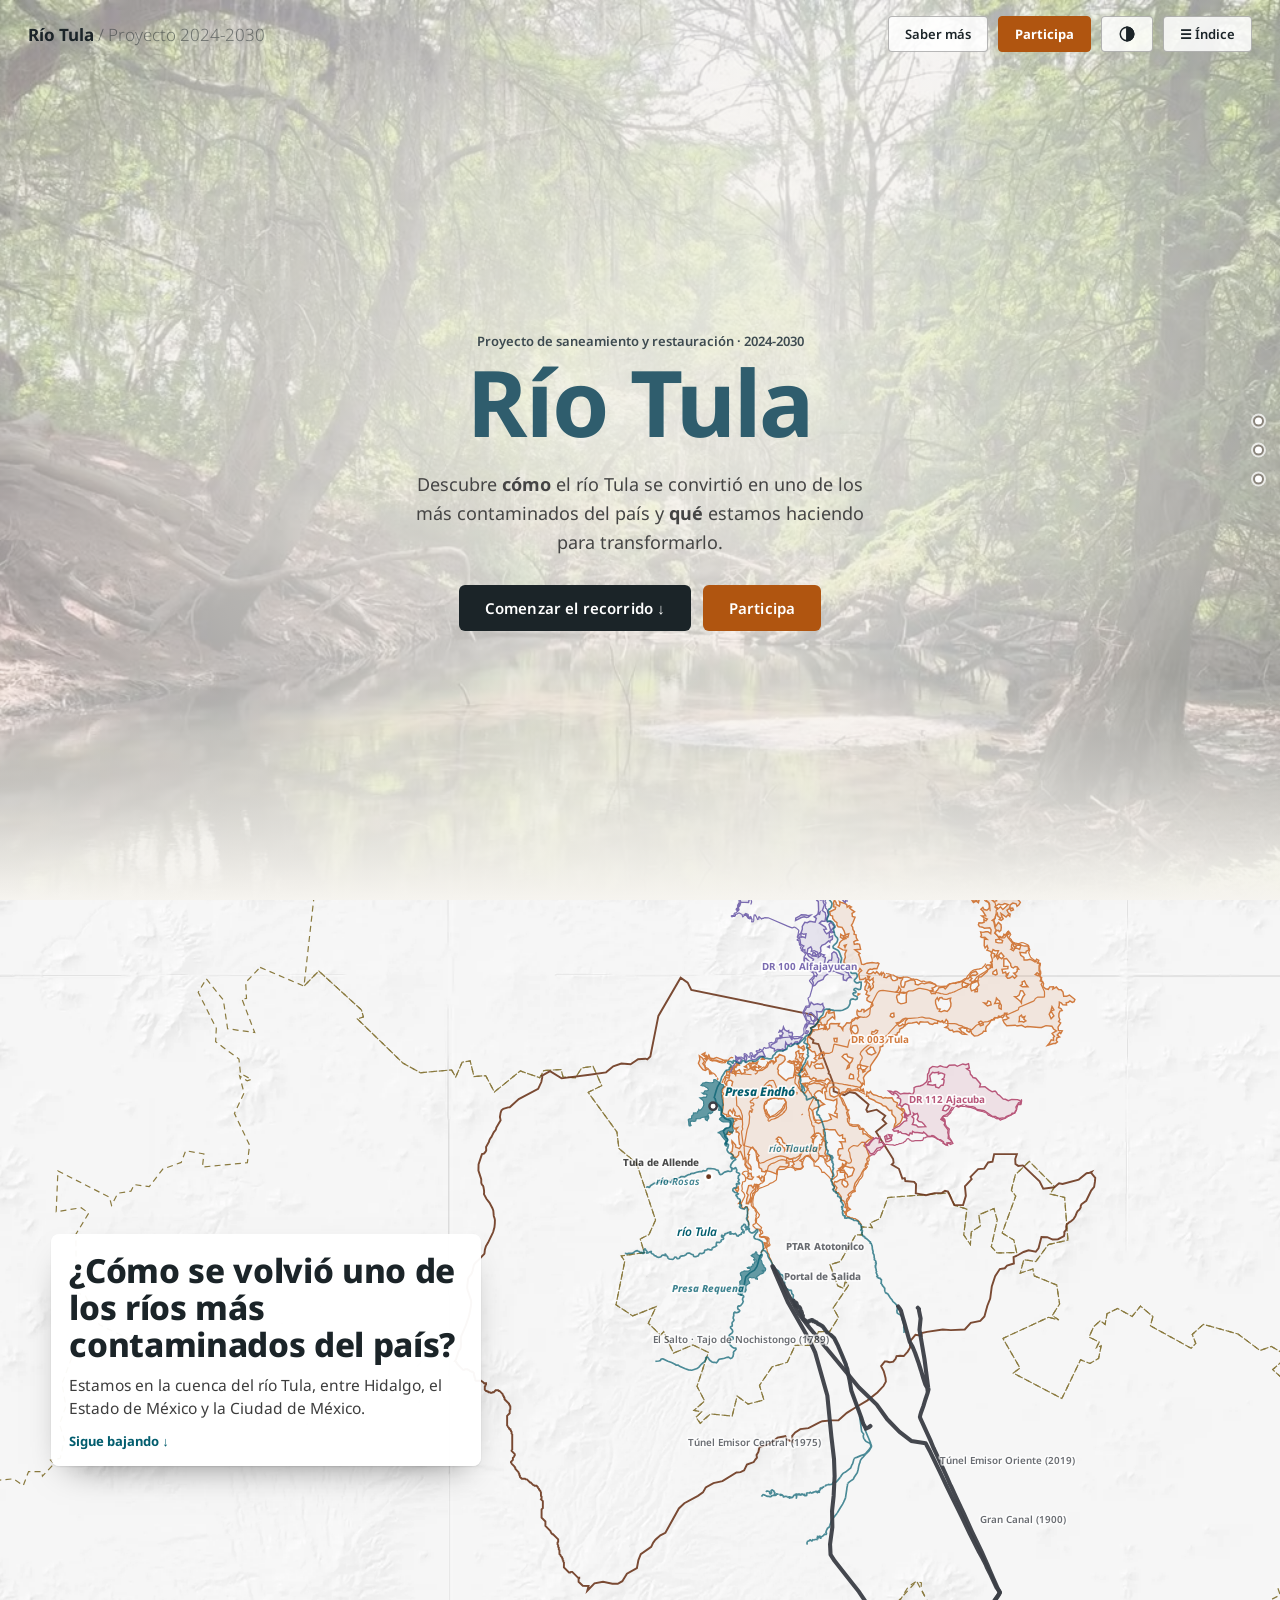
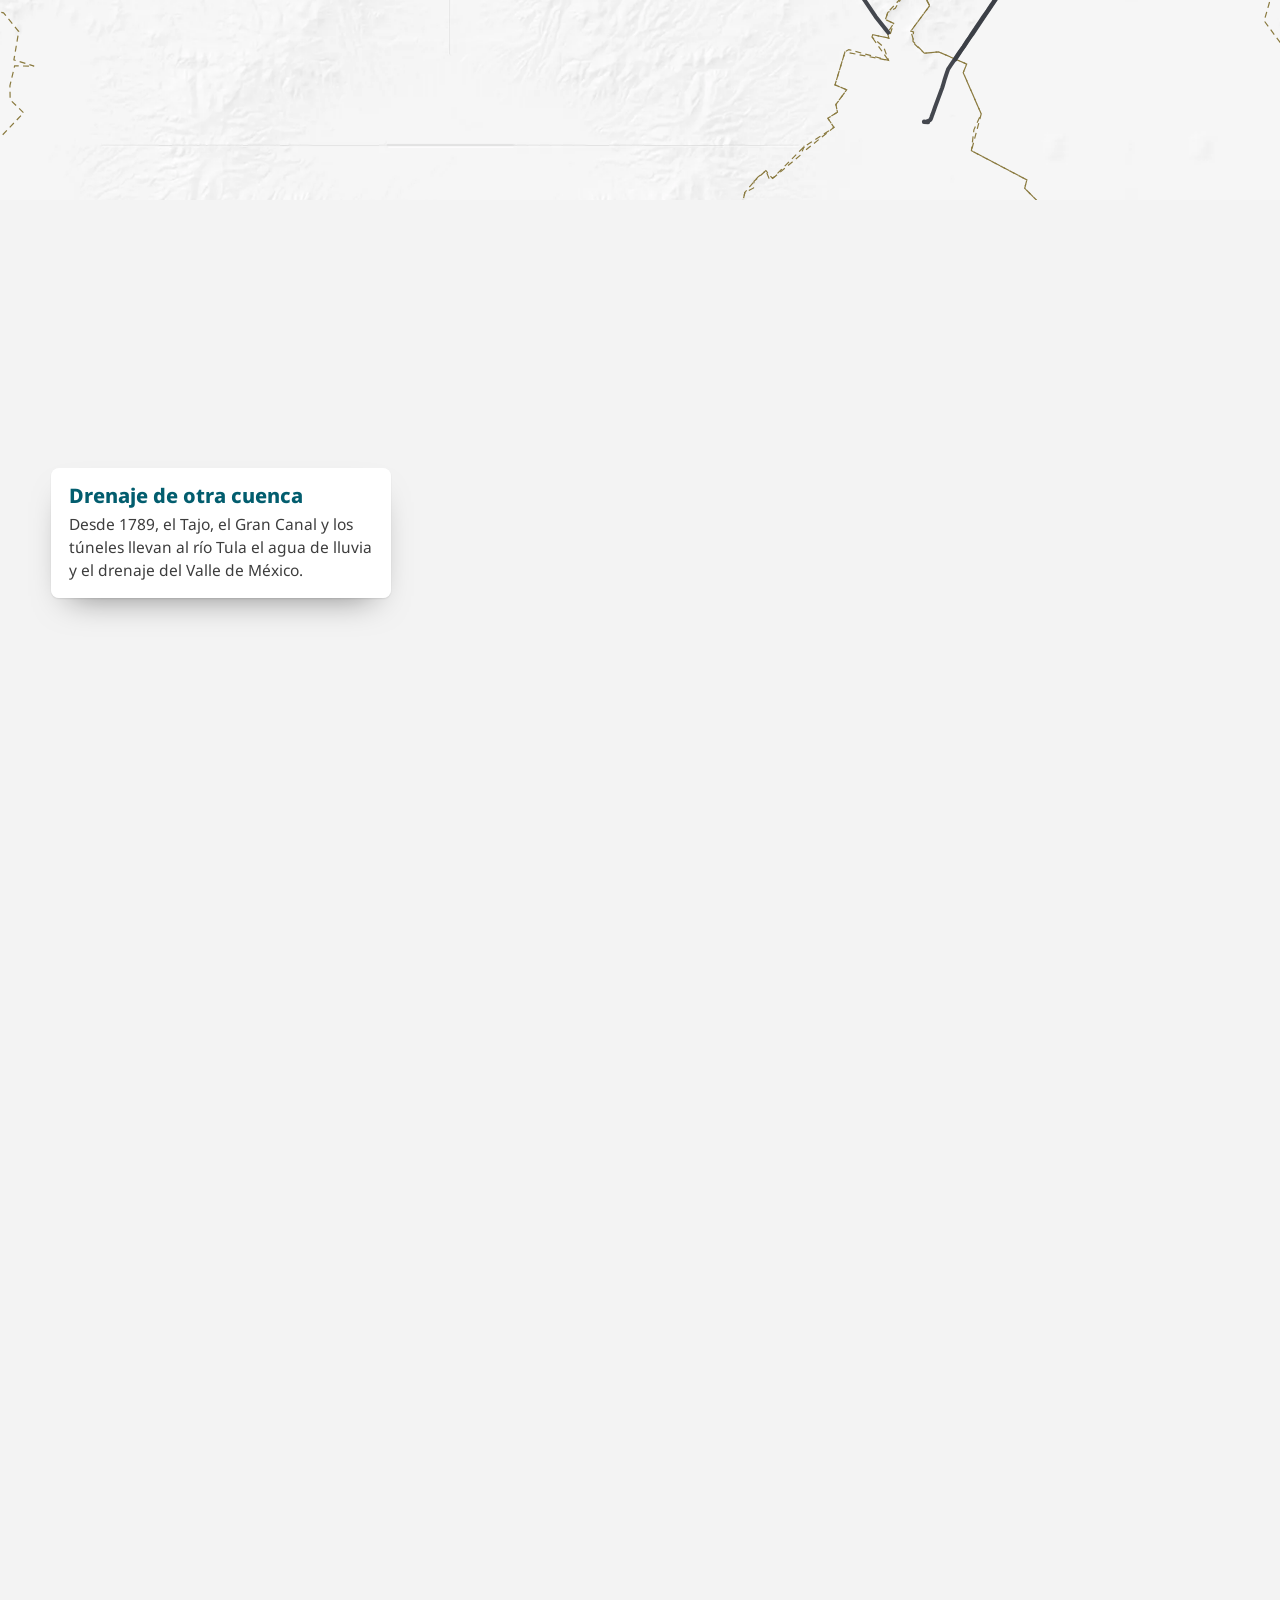
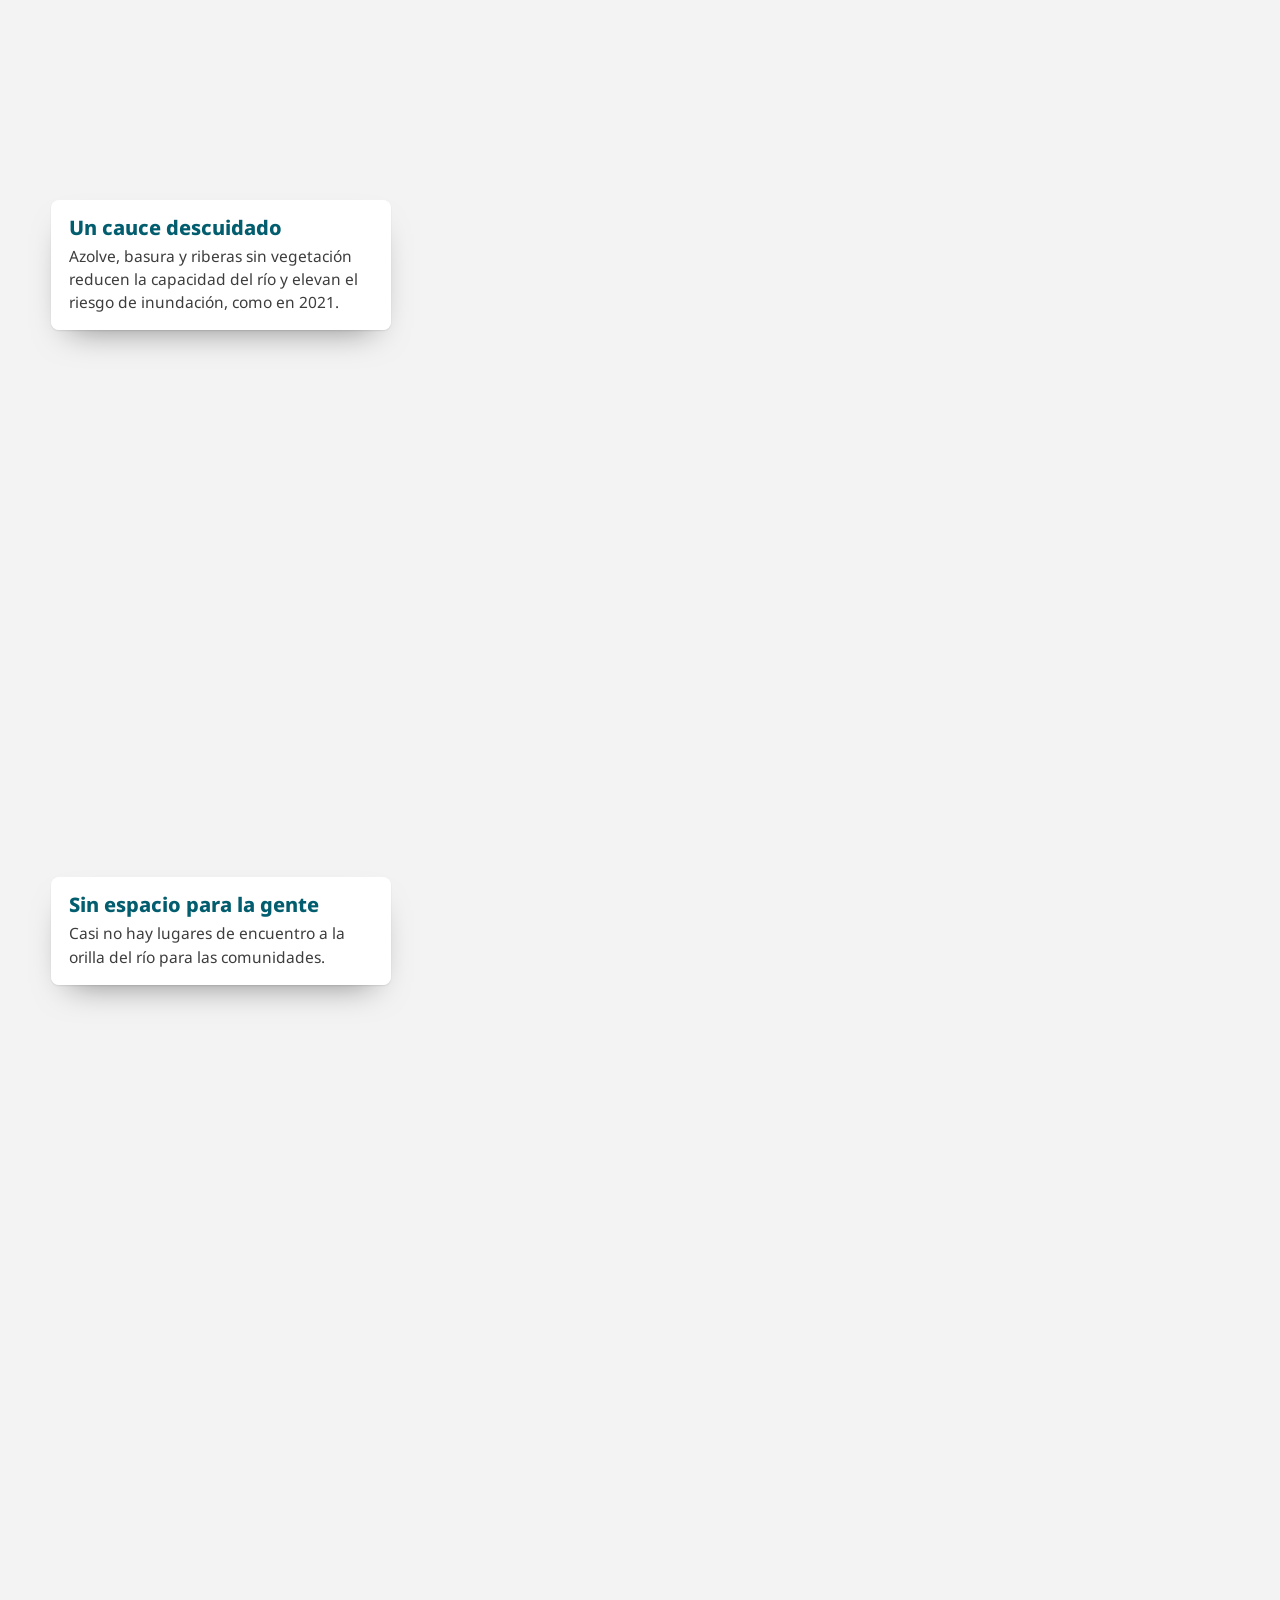
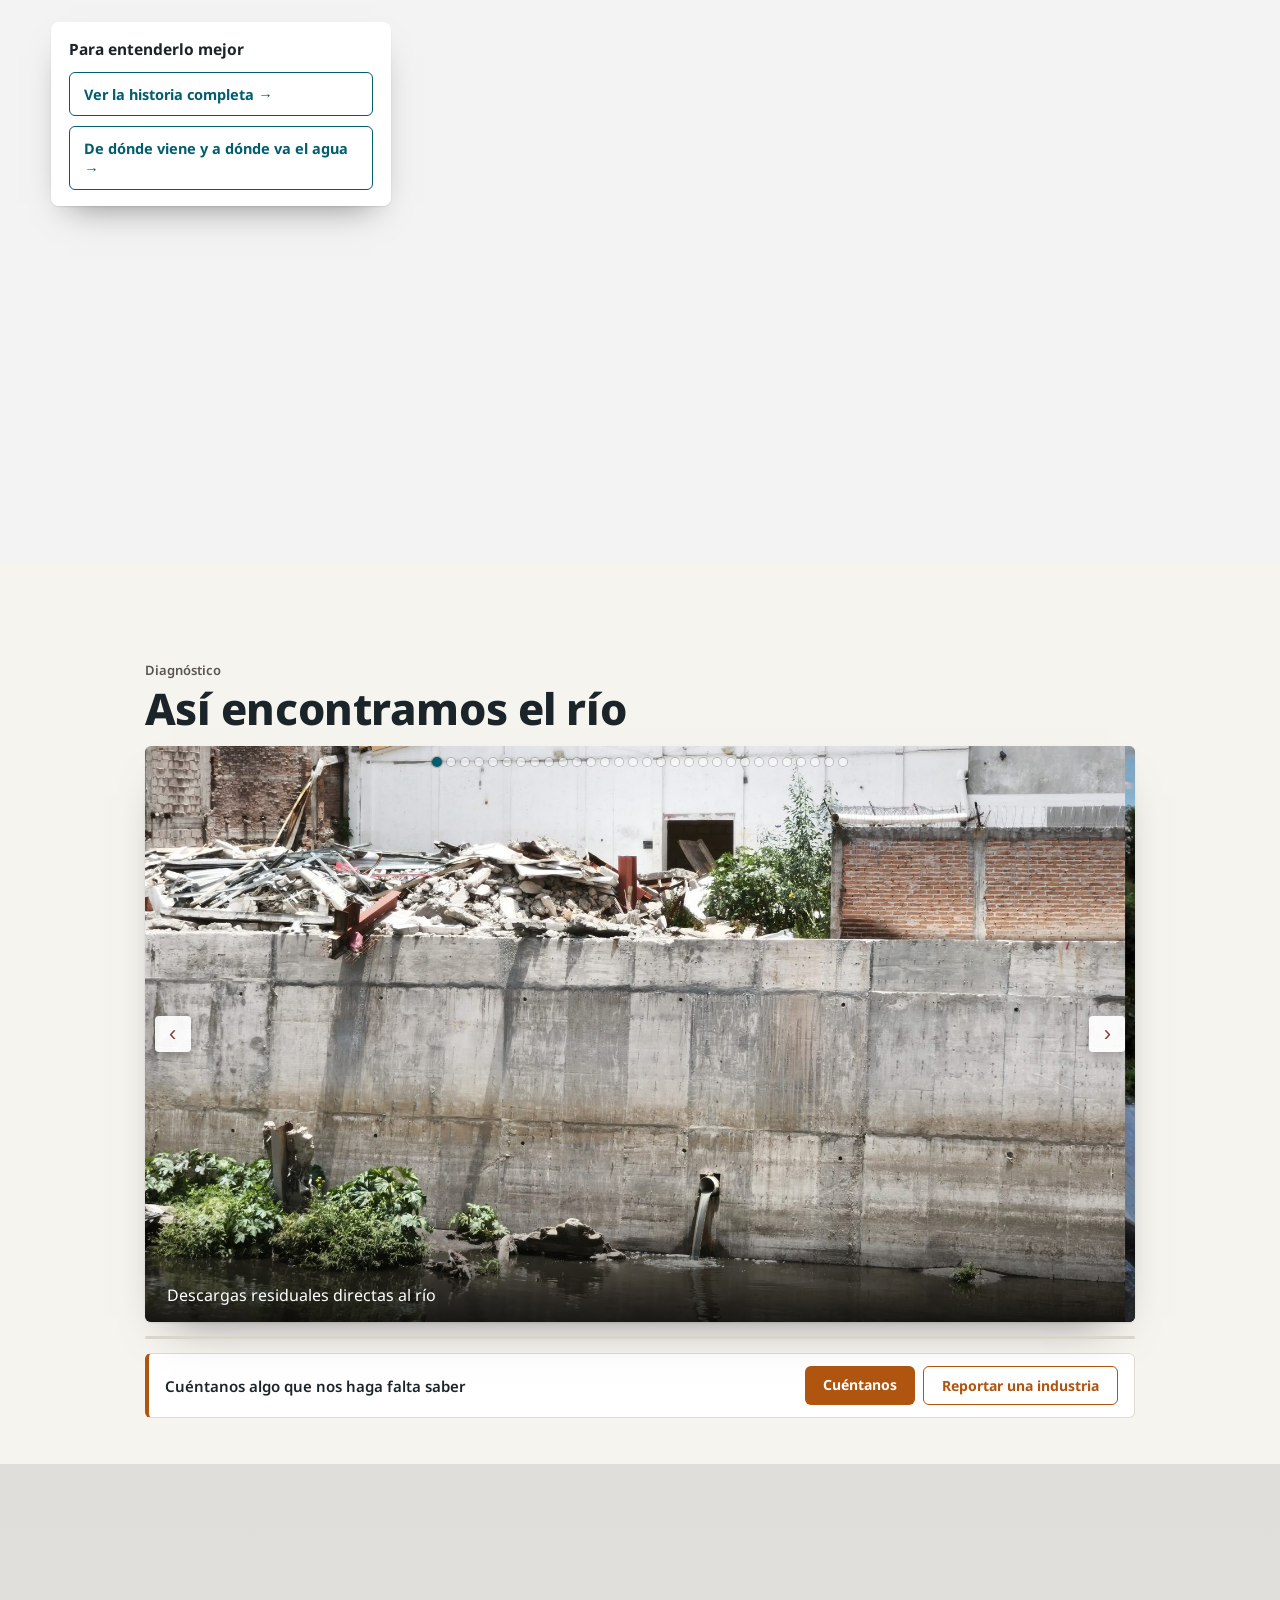
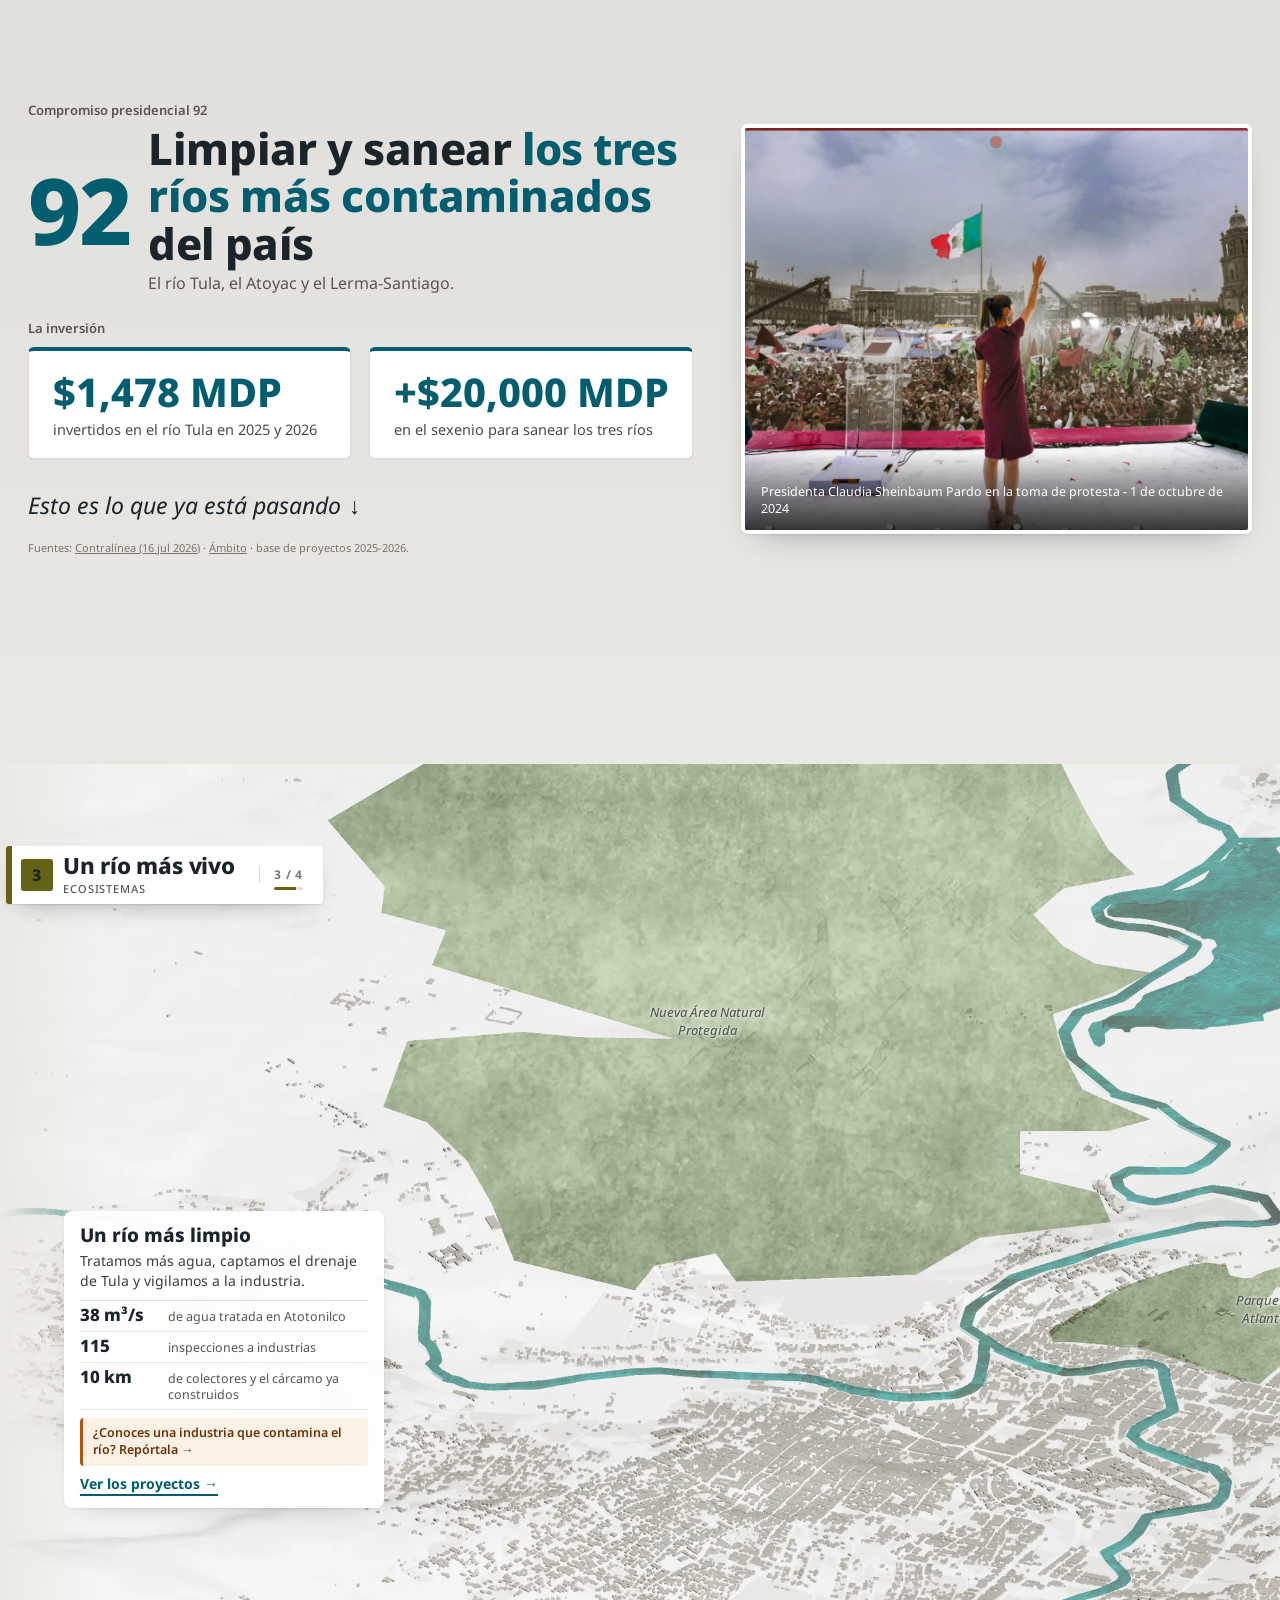
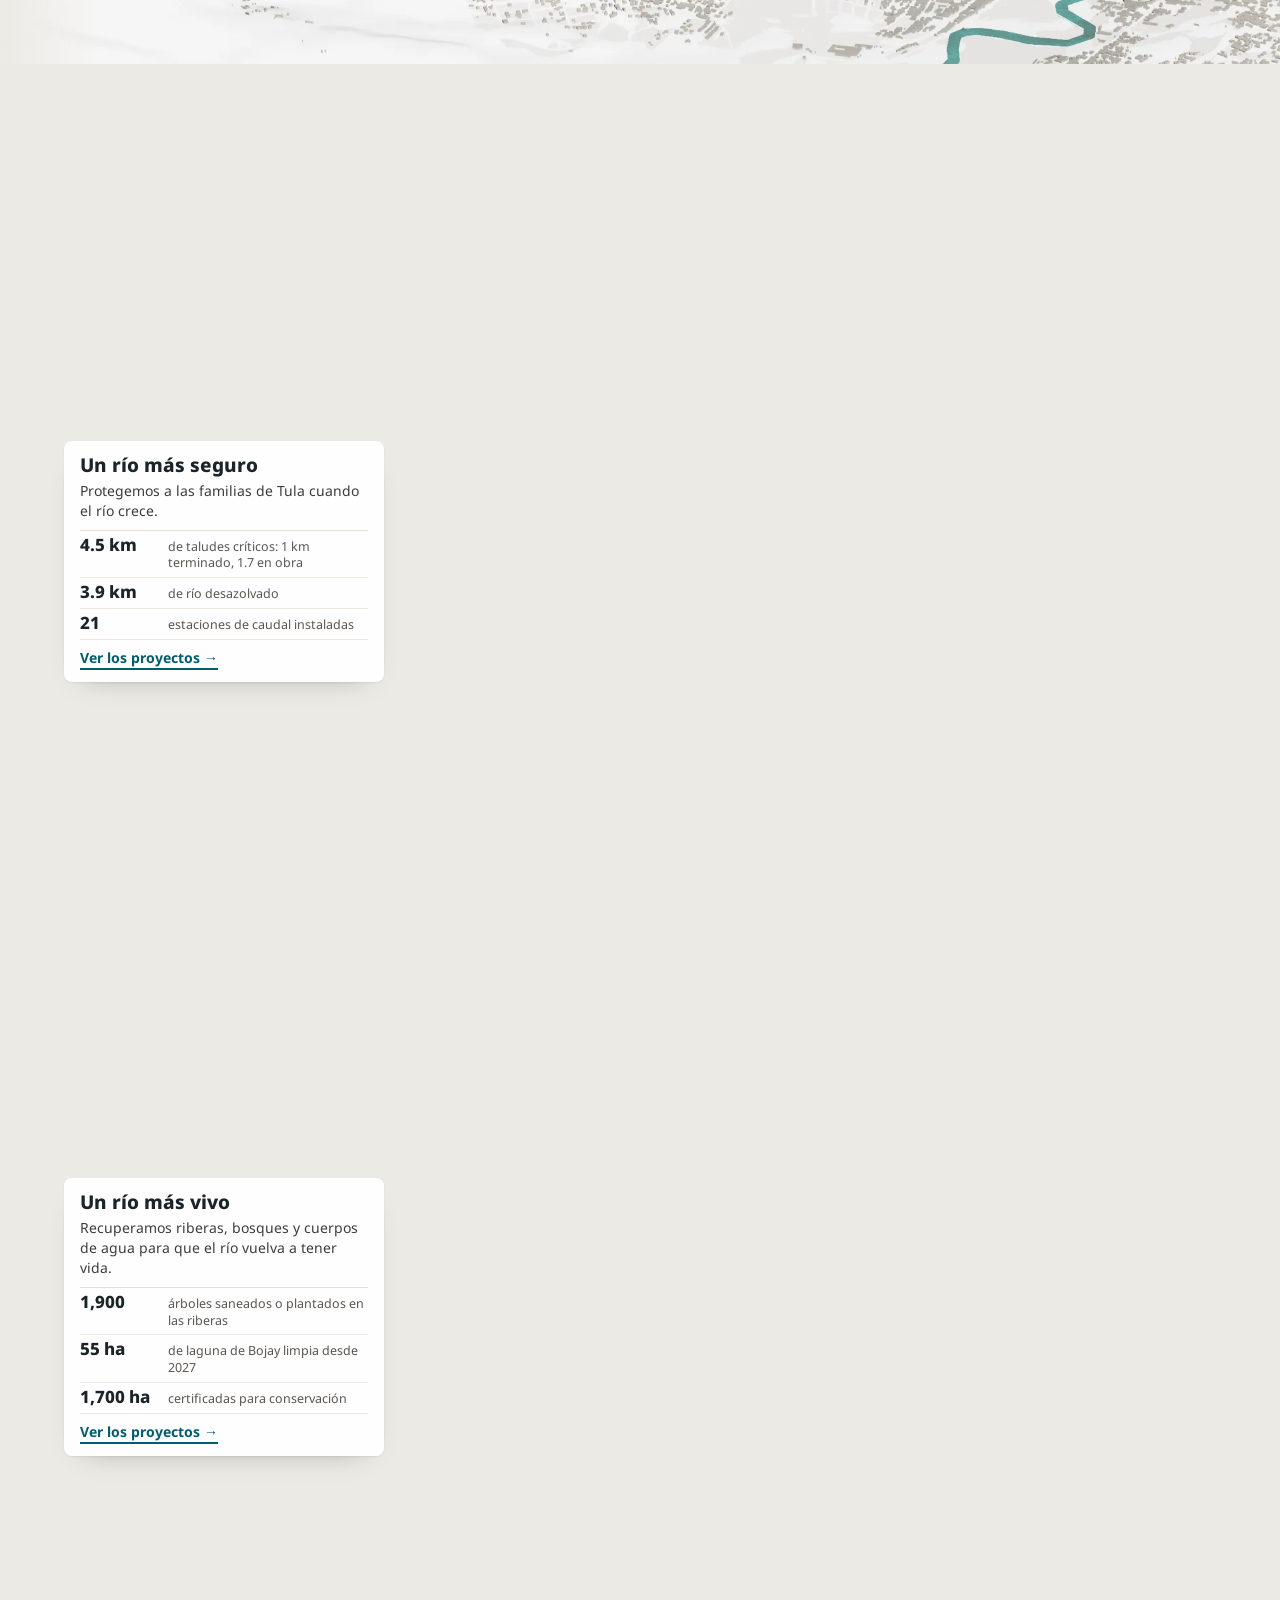
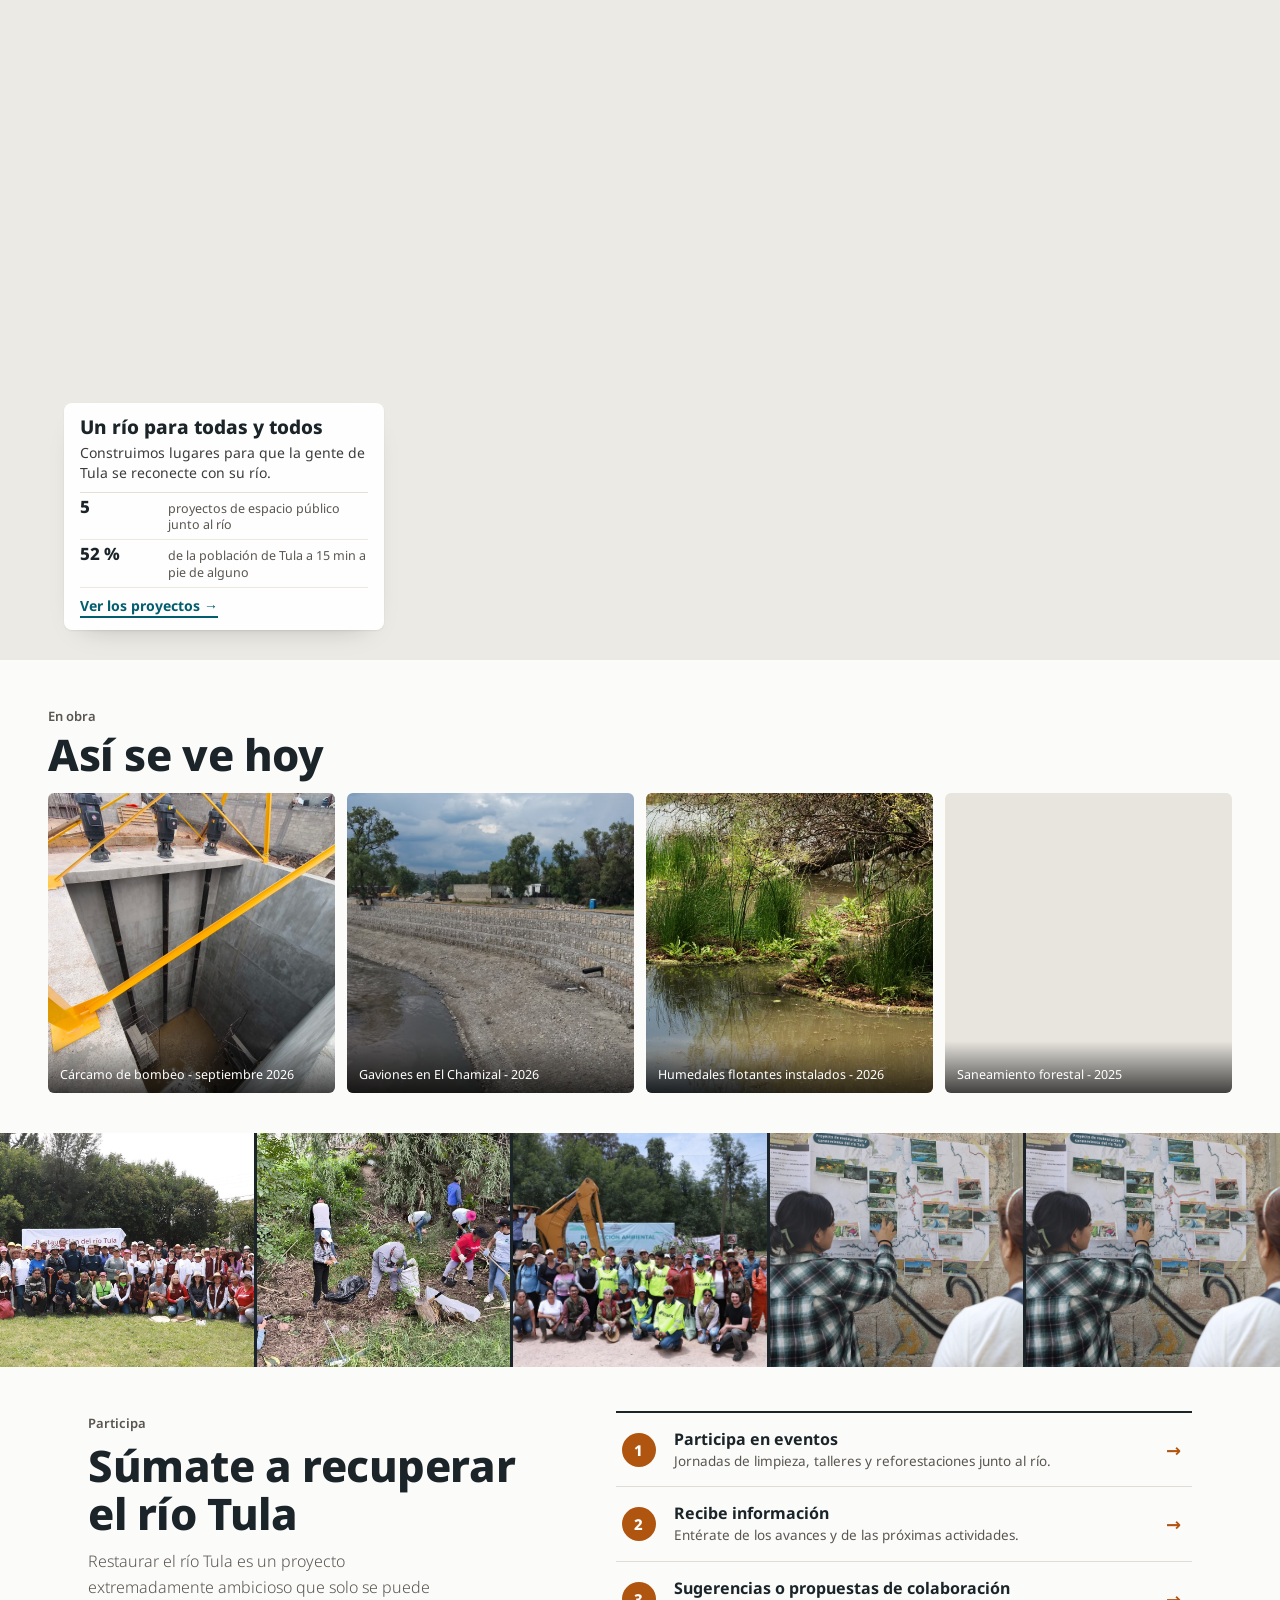
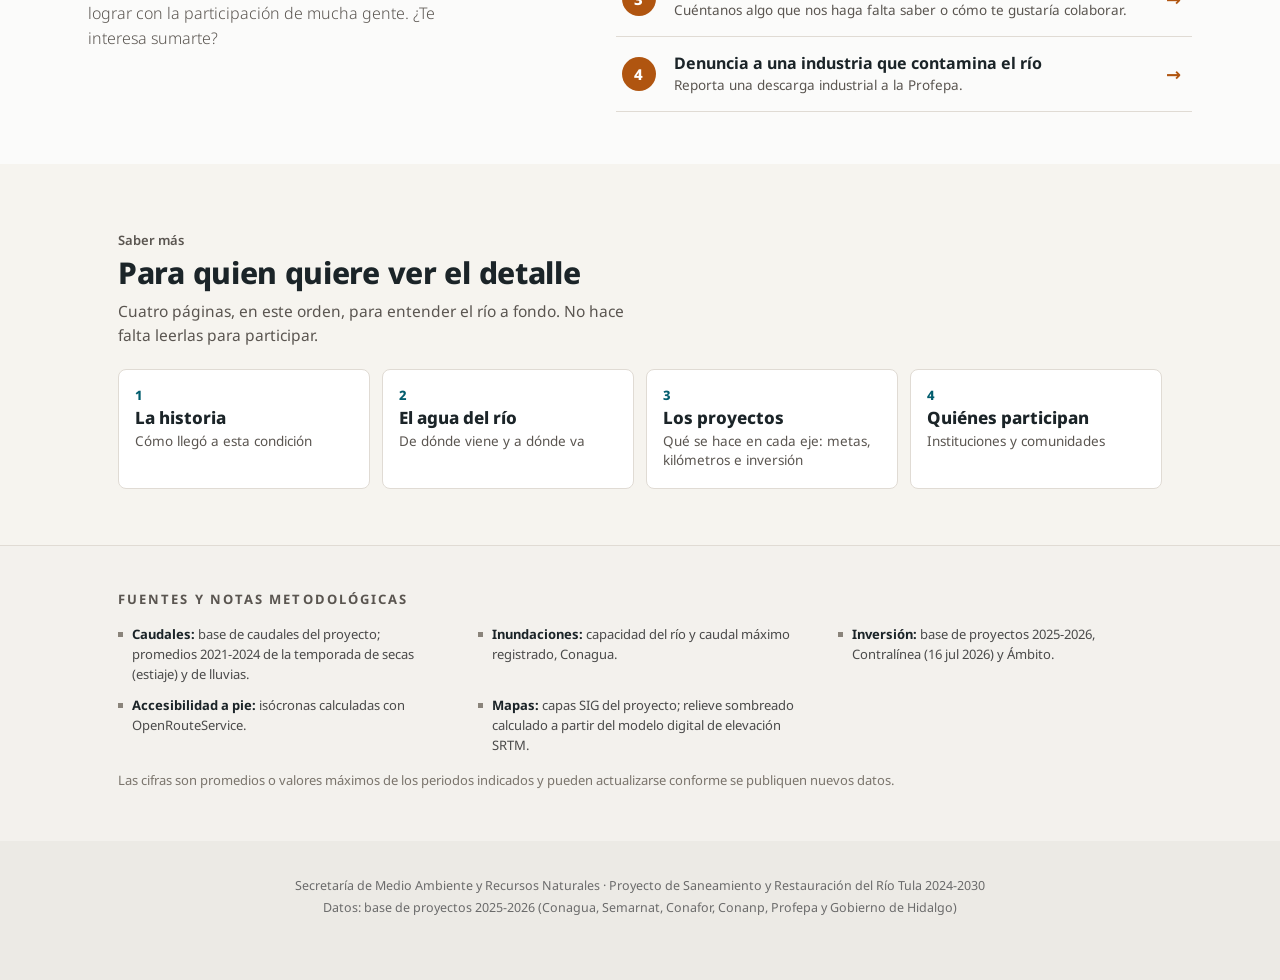
==== commit a26bf1df: "Actualiza el número de inspecciones [automático]" ====
--- a/index.html
+++ b/index.html
@@ -61,7 +61,7 @@
 
 <section class="s-promesa" id="promesa" data-nav="light" data-fit style="background-image:url(img/mapa/historia-final.webp)"><div class="pm-scrim"></div><div class="pm-fade"></div><div class="pm-grid fit-in"><div class="pm-text rv"><p class="pm-kicker">Compromiso presidencial 92</p><div class="pm-92-row"><div class="pm-92 cnt">92</div><div><h2 class="pm-h">Limpiar y sanear <em>los tres ríos más contaminados</em> del país</h2><p class="pm-h-sub">El río Tula, el Atoyac y el Lerma-Santiago.</p></div></div><p class="pm-kicker pm-k2">La inversión</p><div class="nums"><div class="n rv" style="--i:0"><b class="cnt">$1,478 MDP</b><span>invertidos en el río Tula en 2025 y 2026</span></div><div class="n rv" style="--i:1"><b class="cnt">+$20,000 MDP</b><span>en el sexenio para sanear los tres ríos</span></div></div><p class="pm-puente">Esto es lo que ya está pasando<span>↓</span></p><p class="pm-fuentes">Fuentes: <a href="https://contralinea.com.mx/interno/semana/gobierno-invertira-mas-de-20-mil-mdp-para-sanear-los-rios-lerma-santiago-tula-y-atoyac/" target="_blank" rel="noopener">Contralínea (16 jul 2026)</a> · <a href="https://www.ambito.com/mexico/informacion-general/claudia-sheinbaum-ordena-limpiar-los-tres-rios-mas-contaminados-mexico-cuales-son-y-como-se-hara-este-historico-saneamiento-n6300195" target="_blank" rel="noopener">Ámbito</a> · base de proyectos 2025-2026.</p></div><div class="pm-photo"><div class="burbuja" data-carousel aria-label="Foto"><div class="bu-track"><figure class="bu-slide" data-src="img/fotos/promesa-1/50_Presidenta%20Claudia%20Sheinbaum%20Pardo%20en%20la%20toma%20de%20protesta%20-%201%20de%20octubre%20de%202024.webp" data-cap="Presidenta Claudia Sheinbaum Pardo en la toma de protesta - 1 de octubre de 2024"></figure></div><div class="bu-dots"></div><button class="bu-btn bu-prev" type="button" aria-label="Anterior">‹</button><button class="bu-btn bu-next" type="button" aria-label="Siguiente">›</button></div></div></div></section>
 
-<section class="cap tema-rosa" id="solucion" data-tema="rosa" data-nav="light"><div class="cap-stage"><div class="canvas"><img class="frame" data-frame="int" src="img/mapa/int.webp" alt="" loading="lazy" decoding="async"><img class="frame" data-frame="col" src="img/mapa/col.webp" alt="" loading="lazy" decoding="async"><img class="frame" data-frame="base" src="img/mapa/base.webp" alt="" loading="lazy" decoding="async"><img class="frame" data-frame="acc" src="img/mapa/acc.webp" alt="" loading="lazy" decoding="async"><img class="ov tint-naranja" data-ov="in-sanlorenzo" src="img/mapa/ov-sanlorenzo.webp" alt="" loading="lazy" decoding="async"><img class="ov tint-naranja" data-ov="in-chamizal" src="img/mapa/ov-chamizal.webp" alt="" loading="lazy" decoding="async"><img class="ov tint-naranja" data-ov="in-trescult" src="img/mapa/ov-trescult.webp" alt="" loading="lazy" decoding="async"><img class="ov tint-naranja" data-ov="in-rosas" src="img/mapa/ov-rosas.webp" alt="" loading="lazy" decoding="async"><img class="ov tint-naranja-x2" data-ov="tramo" src="img/mapa/ov-rio.webp" alt="" loading="lazy" decoding="async" style="clip-path: inset(30% 30% 24% 40%)"><img class="ov " data-ov="rio" src="img/mapa/ov-rio.webp" alt="" loading="lazy" decoding="async"><img class="ov tint-verde" data-ov="bojay" src="img/mapa/ov-bojay.webp" alt="" loading="lazy" decoding="async"><img class="ov tint-verde" data-ov="trescult" src="img/mapa/ov-trescult.webp" alt="" loading="lazy" decoding="async"><img class="ov tint-verde" data-ov="rosas" src="img/mapa/ov-rosas.webp" alt="" loading="lazy" decoding="async"><img class="ov tint-verde" data-ov="sanlorenzo" src="img/mapa/ov-sanlorenzo.webp" alt="" loading="lazy" decoding="async"><img class="ov tint-verde" data-ov="chamizal" src="img/mapa/ov-chamizal.webp" alt="" loading="lazy" decoding="async"><div class="pin " data-id="atot" style="--px:0.615;--py:0.815"><i></i><span class="lbl">PTAR Atotonilco<small></small></span></div><div class="pin " data-id="cvig" style="--px:0.615;--py:0.815"><i></i><span class="lbl">Centro de Vigilancia del Agua<small></small></span></div><div class="pin r" data-id="colec" style="--px:0.53;--py:0.52"><i></i><span class="lbl">Colectores del río Tula<small></small></span></div><div class="pin l" data-id="cfe" style="--px:0.881;--py:0.455"><i></i><span class="lbl">PTAR de la CFE<small></small></span></div><div class="pin " data-id="boya" style="--px:0.55;--py:0.12"><i></i><span class="lbl">Boya · presa Endhó<small></small></span></div><div class="pin r" data-id="in-sanlorenzo" style="--px:0.537;--py:0.693"><i></i><span class="lbl">San Lorenzo<small></small></span></div><div class="pin r" data-id="in-chamizal" style="--px:0.391;--py:0.934"><i></i><span class="lbl">El Chamizal<small></small></span></div><div class="pin r" data-id="in-trescult" style="--px:0.575;--py:0.352"><i></i><span class="lbl">Tres Culturas<small></small></span></div><div class="pin l" data-id="in-rosas" style="--px:0.455;--py:0.527"><i></i><span class="lbl">Río Rosas<small></small></span></div><div class="pin l" data-id="bojay" style="--px:0.585;--py:0.165"><i></i><span class="lbl">Bojay<small>3 mil hab.</small></span></div><div class="pin r" data-id="trescult" style="--px:0.575;--py:0.352"><i></i><span class="lbl">Tres Culturas<small>4 mil hab.</small></span></div><div class="pin l" data-id="rosas" style="--px:0.455;--py:0.527"><i></i><span class="lbl">Río Rosas<small>24 mil hab.</small></span></div><div class="pin r" data-id="sanlorenzo" style="--px:0.537;--py:0.693"><i></i><span class="lbl">San Lorenzo<small>20 mil hab.</small></span></div><div class="pin r" data-id="chamizal" style="--px:0.391;--py:0.934"><i></i><span class="lbl">Chamizal<small>10 mil hab.</small></span></div><div class="maplabel" data-id="endho" style="--px:0.63;--py:0.115"><span>Presa Endhó</span></div><div class="maplabel" data-id="anp" style="--px:0.34;--py:0.22"><span>Nueva Área Natural<br>Protegida</span></div><div class="maplabel" data-id="parque" style="--px:0.62;--py:0.465"><span>Parque Nacional y<br>Atlantes de Tula</span></div></div><div class="wash"></div><div class="banner dos" id="capBanner"><b class="bn"></b><span class="bt"><strong></strong><small></small></span><span class="bpaso" id="bPaso" aria-live="off"></span></div></div><div class="cap-steps"><article class="step" data-frame="col" data-cam=".55,.5,1.05" data-pins="atot colec cfe boya" data-tema="rosa" data-ban="1|Un río más limpio|Calidad del agua"><div class="card sol-card"><div class="tag">Frente 1 · Calidad del agua</div><h3>Un río más limpio</h3><p>Tratamos más agua, captamos el drenaje de Tula y vigilamos a la industria.</p><ul class="cifras"><li><b>38 m³/s</b><span>de agua tratada en Atotonilco</span></li><li><b>111</b><span>inspecciones a industrias</span></li><li><b>10 km</b><span>de colectores y el cárcamo ya construidos</span></li></ul><a class="rep-link" href="https://www.profepa.gob.mx/innovaportal/v/1156/1/mx/haz_tu_denuncia.html" target="_blank" rel="noopener">¿Conoces una industria que contamina el río? Repórtala →</a><a class="vermas" href="proyecto.html#lema-limpio">Ver los proyectos →</a></div></article><article class="step" data-frame="int" data-cam=".5,.55,1.05" data-ov="in-sanlorenzo in-chamizal in-trescult in-rosas tramo" data-pins="in-sanlorenzo in-chamizal in-trescult in-rosas" data-tema="naranja" data-ban="2|Un río más seguro|Inundaciones"><div class="card sol-card"><div class="tag">Frente 2 · Inundaciones</div><h3>Un río más seguro</h3><p>Protegemos a las familias de Tula cuando el río crece.</p><ul class="cifras"><li><b>4.5 km</b><span>de taludes críticos: 1 km terminado, 1.7 en obra</span></li><li><b>3.9 km</b><span>de río desazolvado</span></li><li><b>21</b><span>estaciones de caudal instaladas</span></li></ul><a class="vermas" href="proyecto.html#lema-seguro">Ver los proyectos →</a></div></article><article class="step" data-frame="base" data-cam=".36,.24,1.3" data-ov="rio" data-labels="anp parque" data-tema="verde" data-ban="3|Un río más vivo|Ecosistemas"><div class="card sol-card"><div class="tag">Frente 3 · Ecosistemas</div><h3>Un río más vivo</h3><p>Recuperamos riberas, bosques y cuerpos de agua para que el río vuelva a tener vida.</p><ul class="cifras"><li><b>1,900</b><span>árboles saneados o plantados en las riberas</span></li><li><b>55 ha</b><span>de laguna de Bojay limpia desde 2027</span></li><li><b>1,700 ha</b><span>certificadas para conservación</span></li></ul><a class="vermas" href="proyecto.html#lema-vivo">Ver los proyectos →</a></div></article><article class="step" data-frame="acc" data-cam=".5,.4,1.0" data-ov="bojay trescult rosas sanlorenzo chamizal" data-pins="bojay trescult rosas sanlorenzo chamizal" data-tema="verde" data-ban="4|Un río para todas y todos|Espacio público"><div class="card sol-card"><div class="tag">Frente 4 · Espacio público</div><h3>Un río para todas y todos</h3><p>Construimos lugares para que la gente de Tula se reconecte con su río.</p><ul class="cifras"><li><b>5</b><span>proyectos de espacio público junto al río</span></li><li><b>52 %</b><span>de la población de Tula a 15 min a pie de alguno</span></li></ul><a class="vermas" href="proyecto.html#lema-todos">Ver los proyectos →</a></div></article></div></section>
+<section class="cap tema-rosa" id="solucion" data-tema="rosa" data-nav="light"><div class="cap-stage"><div class="canvas"><img class="frame" data-frame="int" src="img/mapa/int.webp" alt="" loading="lazy" decoding="async"><img class="frame" data-frame="col" src="img/mapa/col.webp" alt="" loading="lazy" decoding="async"><img class="frame" data-frame="base" src="img/mapa/base.webp" alt="" loading="lazy" decoding="async"><img class="frame" data-frame="acc" src="img/mapa/acc.webp" alt="" loading="lazy" decoding="async"><img class="ov tint-naranja" data-ov="in-sanlorenzo" src="img/mapa/ov-sanlorenzo.webp" alt="" loading="lazy" decoding="async"><img class="ov tint-naranja" data-ov="in-chamizal" src="img/mapa/ov-chamizal.webp" alt="" loading="lazy" decoding="async"><img class="ov tint-naranja" data-ov="in-trescult" src="img/mapa/ov-trescult.webp" alt="" loading="lazy" decoding="async"><img class="ov tint-naranja" data-ov="in-rosas" src="img/mapa/ov-rosas.webp" alt="" loading="lazy" decoding="async"><img class="ov tint-naranja-x2" data-ov="tramo" src="img/mapa/ov-rio.webp" alt="" loading="lazy" decoding="async" style="clip-path: inset(30% 30% 24% 40%)"><img class="ov " data-ov="rio" src="img/mapa/ov-rio.webp" alt="" loading="lazy" decoding="async"><img class="ov tint-verde" data-ov="bojay" src="img/mapa/ov-bojay.webp" alt="" loading="lazy" decoding="async"><img class="ov tint-verde" data-ov="trescult" src="img/mapa/ov-trescult.webp" alt="" loading="lazy" decoding="async"><img class="ov tint-verde" data-ov="rosas" src="img/mapa/ov-rosas.webp" alt="" loading="lazy" decoding="async"><img class="ov tint-verde" data-ov="sanlorenzo" src="img/mapa/ov-sanlorenzo.webp" alt="" loading="lazy" decoding="async"><img class="ov tint-verde" data-ov="chamizal" src="img/mapa/ov-chamizal.webp" alt="" loading="lazy" decoding="async"><div class="pin " data-id="atot" style="--px:0.615;--py:0.815"><i></i><span class="lbl">PTAR Atotonilco<small></small></span></div><div class="pin " data-id="cvig" style="--px:0.615;--py:0.815"><i></i><span class="lbl">Centro de Vigilancia del Agua<small></small></span></div><div class="pin r" data-id="colec" style="--px:0.53;--py:0.52"><i></i><span class="lbl">Colectores del río Tula<small></small></span></div><div class="pin l" data-id="cfe" style="--px:0.881;--py:0.455"><i></i><span class="lbl">PTAR de la CFE<small></small></span></div><div class="pin " data-id="boya" style="--px:0.55;--py:0.12"><i></i><span class="lbl">Boya · presa Endhó<small></small></span></div><div class="pin r" data-id="in-sanlorenzo" style="--px:0.537;--py:0.693"><i></i><span class="lbl">San Lorenzo<small></small></span></div><div class="pin r" data-id="in-chamizal" style="--px:0.391;--py:0.934"><i></i><span class="lbl">El Chamizal<small></small></span></div><div class="pin r" data-id="in-trescult" style="--px:0.575;--py:0.352"><i></i><span class="lbl">Tres Culturas<small></small></span></div><div class="pin l" data-id="in-rosas" style="--px:0.455;--py:0.527"><i></i><span class="lbl">Río Rosas<small></small></span></div><div class="pin l" data-id="bojay" style="--px:0.585;--py:0.165"><i></i><span class="lbl">Bojay<small>3 mil hab.</small></span></div><div class="pin r" data-id="trescult" style="--px:0.575;--py:0.352"><i></i><span class="lbl">Tres Culturas<small>4 mil hab.</small></span></div><div class="pin l" data-id="rosas" style="--px:0.455;--py:0.527"><i></i><span class="lbl">Río Rosas<small>24 mil hab.</small></span></div><div class="pin r" data-id="sanlorenzo" style="--px:0.537;--py:0.693"><i></i><span class="lbl">San Lorenzo<small>20 mil hab.</small></span></div><div class="pin r" data-id="chamizal" style="--px:0.391;--py:0.934"><i></i><span class="lbl">Chamizal<small>10 mil hab.</small></span></div><div class="maplabel" data-id="endho" style="--px:0.63;--py:0.115"><span>Presa Endhó</span></div><div class="maplabel" data-id="anp" style="--px:0.34;--py:0.22"><span>Nueva Área Natural<br>Protegida</span></div><div class="maplabel" data-id="parque" style="--px:0.62;--py:0.465"><span>Parque Nacional y<br>Atlantes de Tula</span></div></div><div class="wash"></div><div class="banner dos" id="capBanner"><b class="bn"></b><span class="bt"><strong></strong><small></small></span><span class="bpaso" id="bPaso" aria-live="off"></span></div></div><div class="cap-steps"><article class="step" data-frame="col" data-cam=".55,.5,1.05" data-pins="atot colec cfe boya" data-tema="rosa" data-ban="1|Un río más limpio|Calidad del agua"><div class="card sol-card"><div class="tag">Frente 1 · Calidad del agua</div><h3>Un río más limpio</h3><p>Tratamos más agua, captamos el drenaje de Tula y vigilamos a la industria.</p><ul class="cifras"><li><b>38 m³/s</b><span>de agua tratada en Atotonilco</span></li><li><b>115</b><span>inspecciones a industrias</span></li><li><b>10 km</b><span>de colectores y el cárcamo ya construidos</span></li></ul><a class="rep-link" href="https://www.profepa.gob.mx/innovaportal/v/1156/1/mx/haz_tu_denuncia.html" target="_blank" rel="noopener">¿Conoces una industria que contamina el río? Repórtala →</a><a class="vermas" href="proyecto.html#lema-limpio">Ver los proyectos →</a></div></article><article class="step" data-frame="int" data-cam=".5,.55,1.05" data-ov="in-sanlorenzo in-chamizal in-trescult in-rosas tramo" data-pins="in-sanlorenzo in-chamizal in-trescult in-rosas" data-tema="naranja" data-ban="2|Un río más seguro|Inundaciones"><div class="card sol-card"><div class="tag">Frente 2 · Inundaciones</div><h3>Un río más seguro</h3><p>Protegemos a las familias de Tula cuando el río crece.</p><ul class="cifras"><li><b>4.5 km</b><span>de taludes críticos: 1 km terminado, 1.7 en obra</span></li><li><b>3.9 km</b><span>de río desazolvado</span></li><li><b>21</b><span>estaciones de caudal instaladas</span></li></ul><a class="vermas" href="proyecto.html#lema-seguro">Ver los proyectos →</a></div></article><article class="step" data-frame="base" data-cam=".36,.24,1.3" data-ov="rio" data-labels="anp parque" data-tema="verde" data-ban="3|Un río más vivo|Ecosistemas"><div class="card sol-card"><div class="tag">Frente 3 · Ecosistemas</div><h3>Un río más vivo</h3><p>Recuperamos riberas, bosques y cuerpos de agua para que el río vuelva a tener vida.</p><ul class="cifras"><li><b>1,900</b><span>árboles saneados o plantados en las riberas</span></li><li><b>55 ha</b><span>de laguna de Bojay limpia desde 2027</span></li><li><b>1,700 ha</b><span>certificadas para conservación</span></li></ul><a class="vermas" href="proyecto.html#lema-vivo">Ver los proyectos →</a></div></article><article class="step" data-frame="acc" data-cam=".5,.4,1.0" data-ov="bojay trescult rosas sanlorenzo chamizal" data-pins="bojay trescult rosas sanlorenzo chamizal" data-tema="verde" data-ban="4|Un río para todas y todos|Espacio público"><div class="card sol-card"><div class="tag">Frente 4 · Espacio público</div><h3>Un río para todas y todos</h3><p>Construimos lugares para que la gente de Tula se reconecte con su río.</p><ul class="cifras"><li><b>5</b><span>proyectos de espacio público junto al río</span></li><li><b>52 %</b><span>de la población de Tula a 15 min a pie de alguno</span></li></ul><a class="vermas" href="proyecto.html#lema-todos">Ver los proyectos →</a></div></article></div></section>
 
 <section class="s-franja" id="franja" data-nav="light"><div class="fr-head"><span class="s-tag">En obra</span><h2>Así se ve hoy</h2></div><div class="burbuja franja" data-carousel aria-label="Fotos de obra"><div class="bu-track"><figure class="bu-slide" data-src="img/fotos/calidad-3/4_C%C3%A1rcamo%20de%20bombeo%20-%20septiembre%202026.jpg" data-cap="Cárcamo de bombeo - septiembre 2026"></figure><figure class="bu-slide" data-src="img/fotos/inundaciones-1/10_Gaviones%20en%20El%20Chamizal%20-%202026.jpg" data-cap="Gaviones en El Chamizal - 2026"></figure><figure class="bu-slide" data-src="img/fotos/ecosistemas-2/4_Humedales%20flotantes%20instalados%20-%202026.jpg" data-cap="Humedales flotantes instalados - 2026"></figure><figure class="bu-slide" data-src="img/fotos/ecosistemas-1/2_Saneamiento%20forestal%20-%202025.jpg" data-cap="Saneamiento forestal - 2025"></figure></div><div class="bu-dots"></div><button class="bu-btn bu-prev" type="button" aria-label="Anterior">‹</button><button class="bu-btn bu-next" type="button" aria-label="Siguiente">›</button></div></section>
 
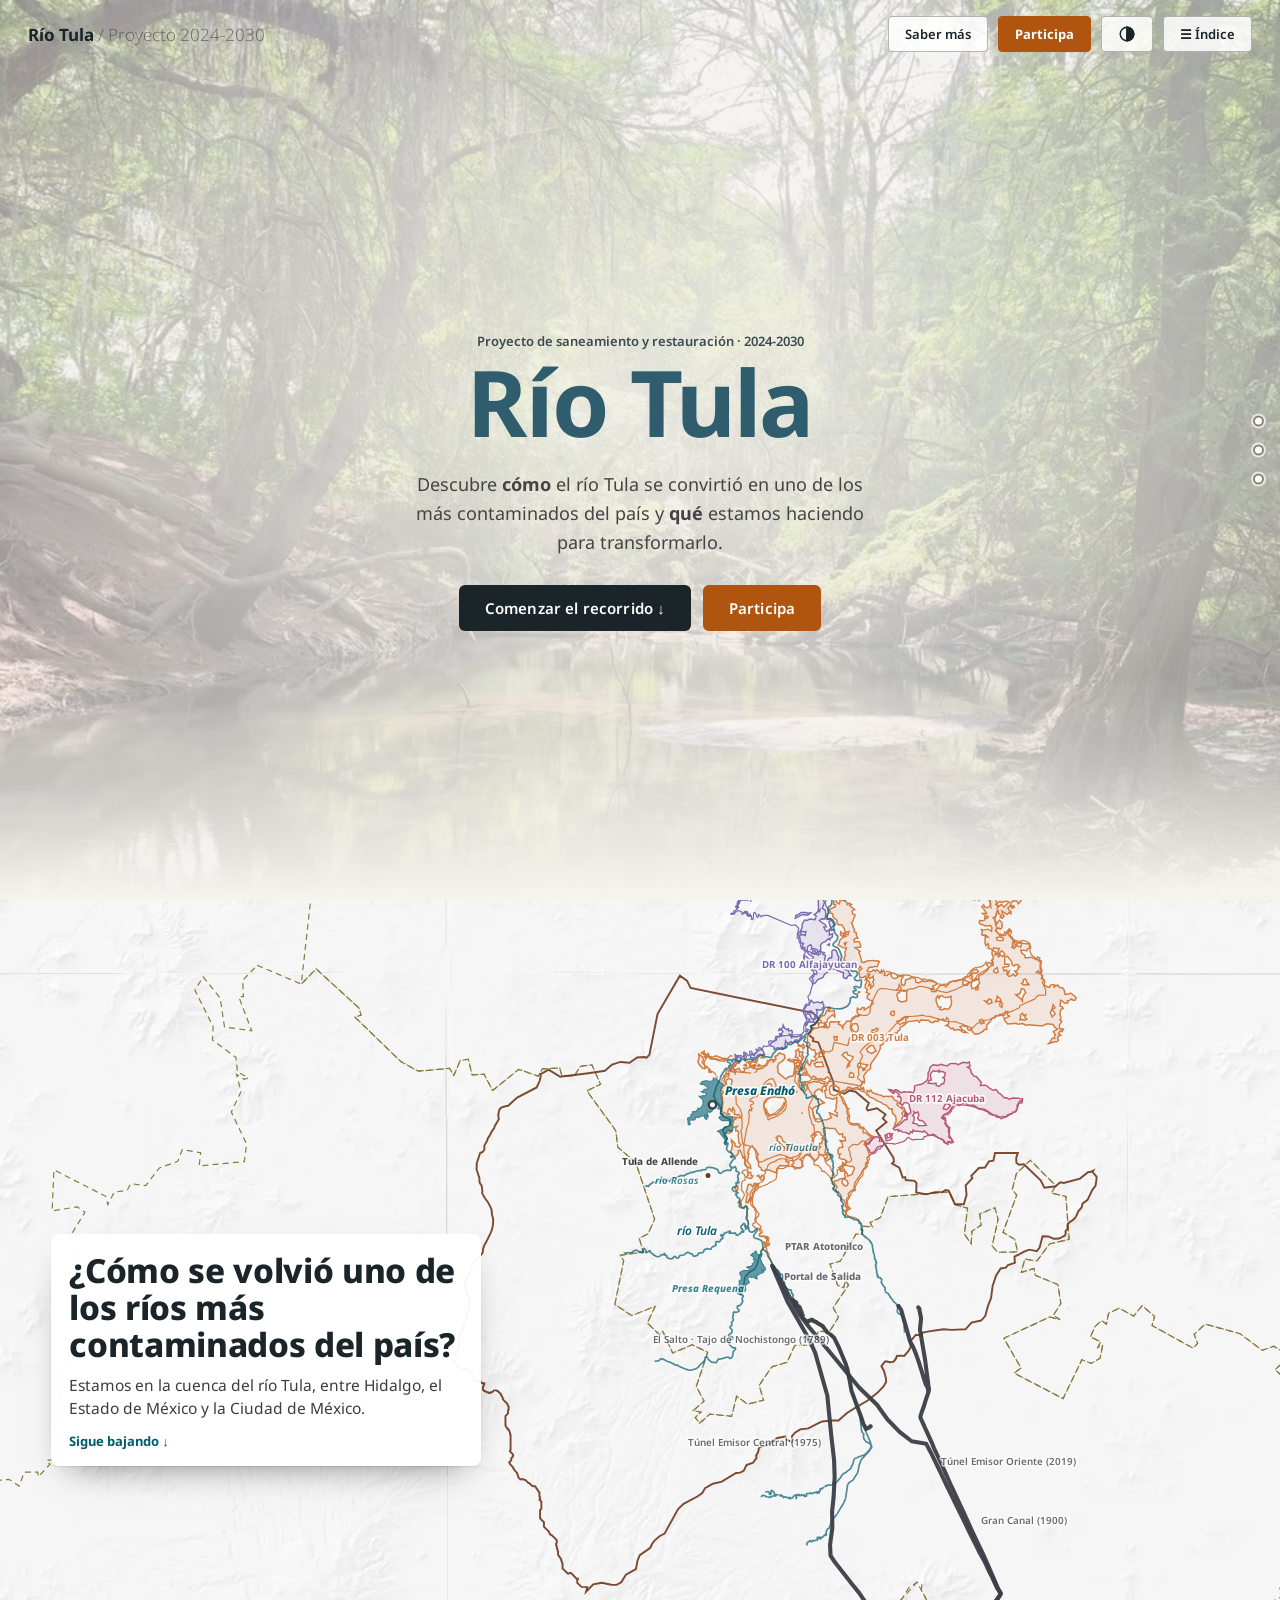
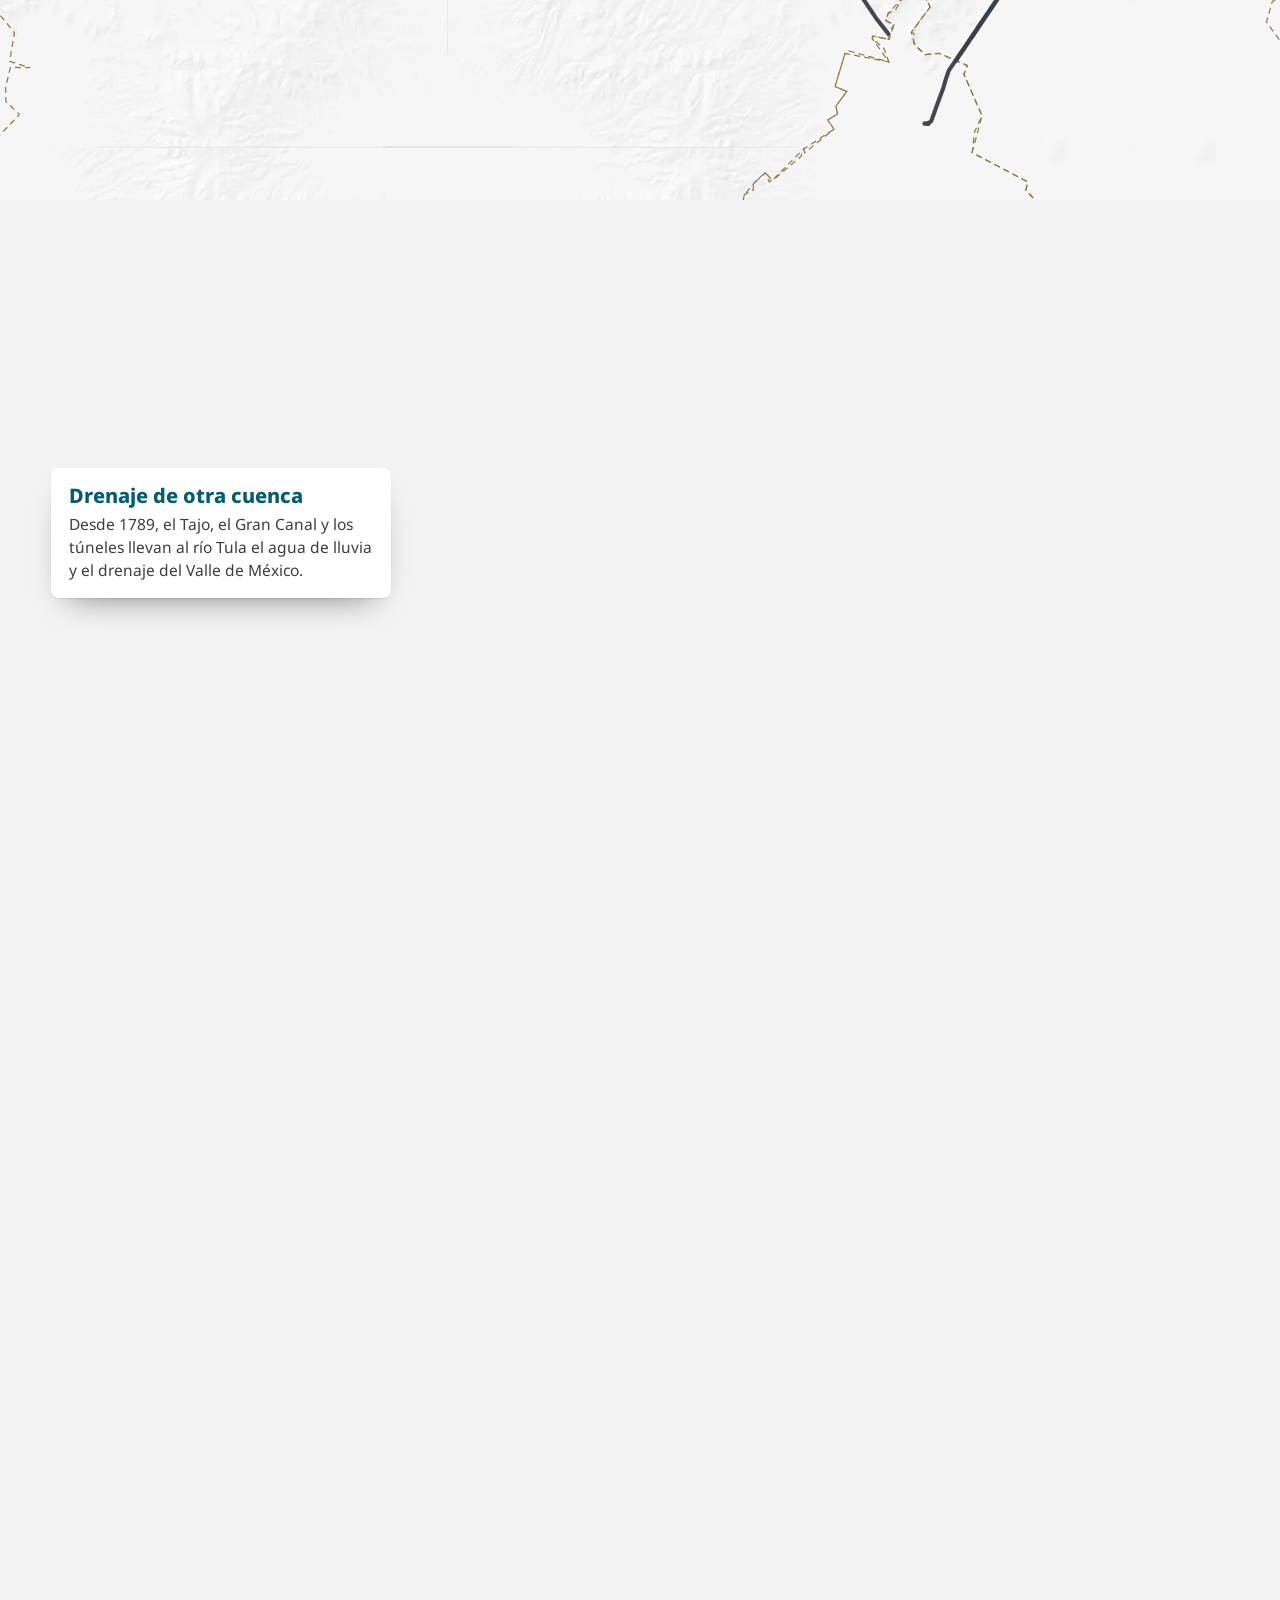
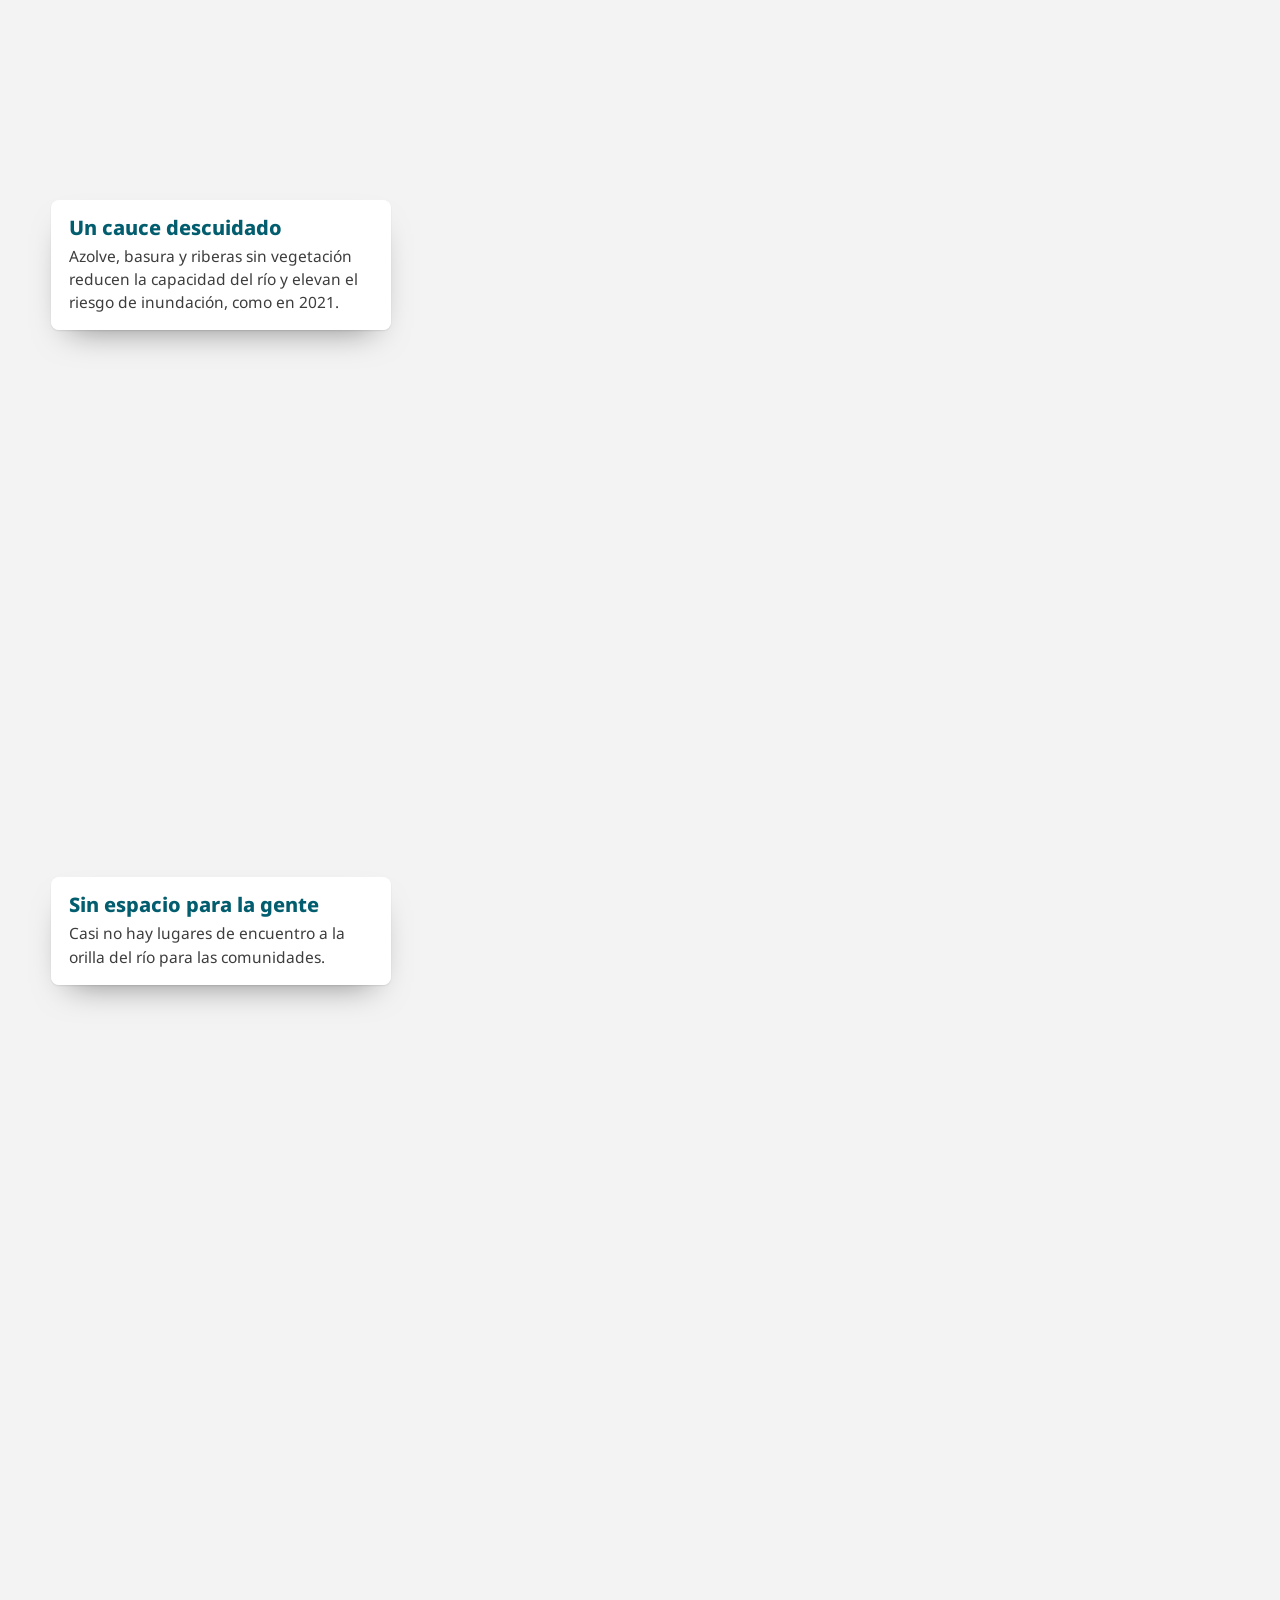
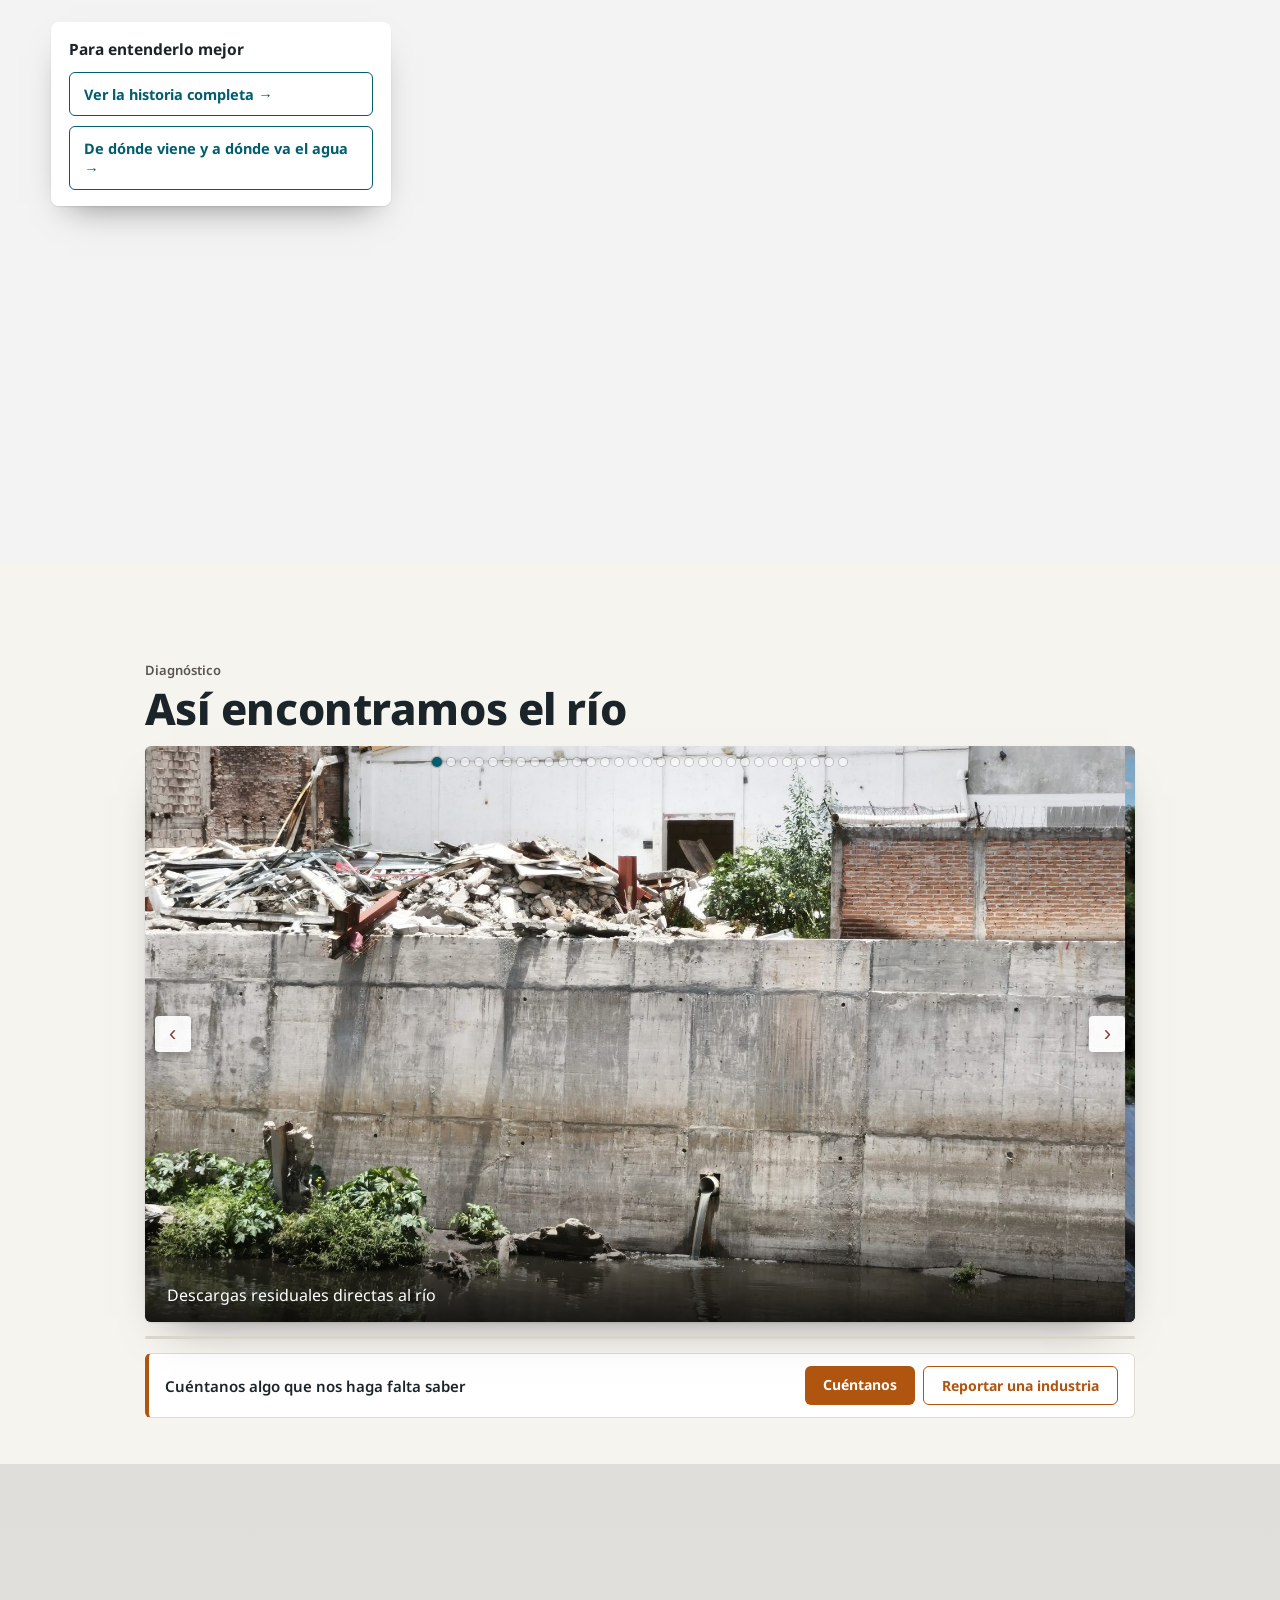
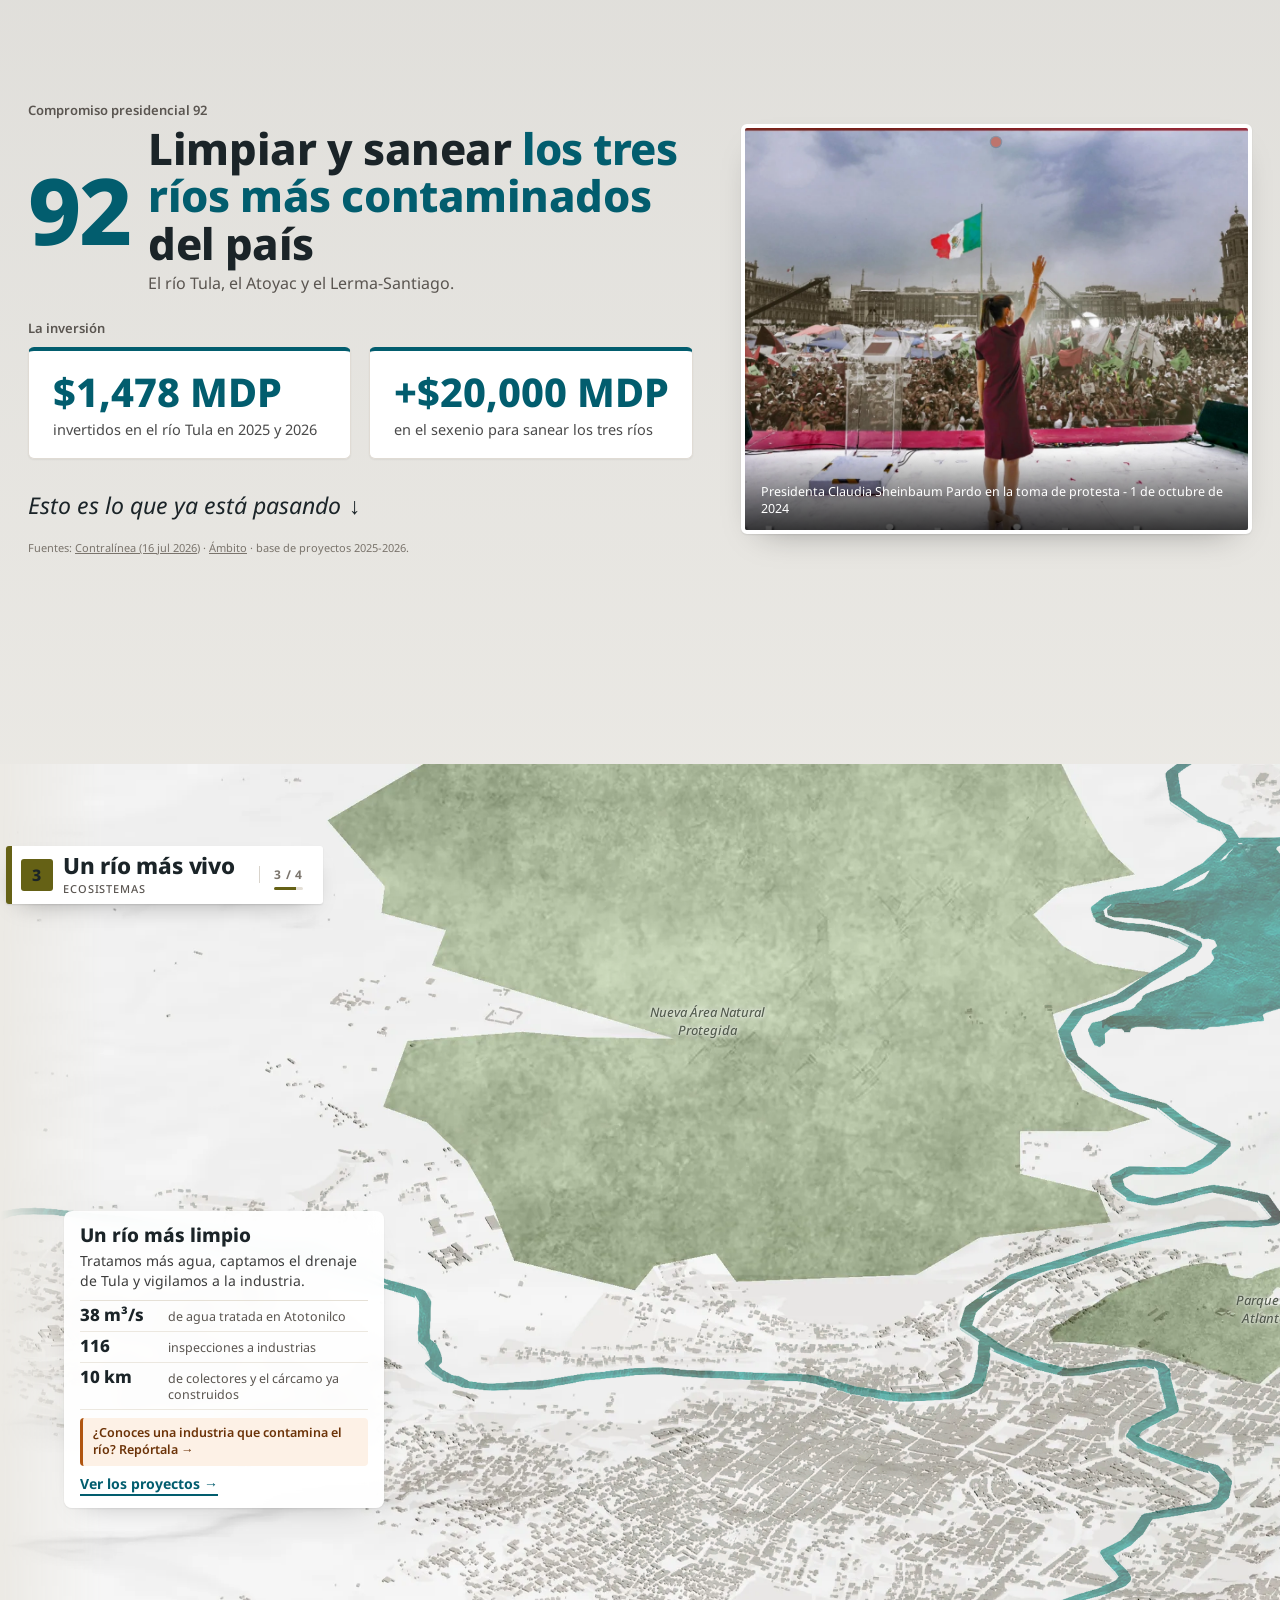
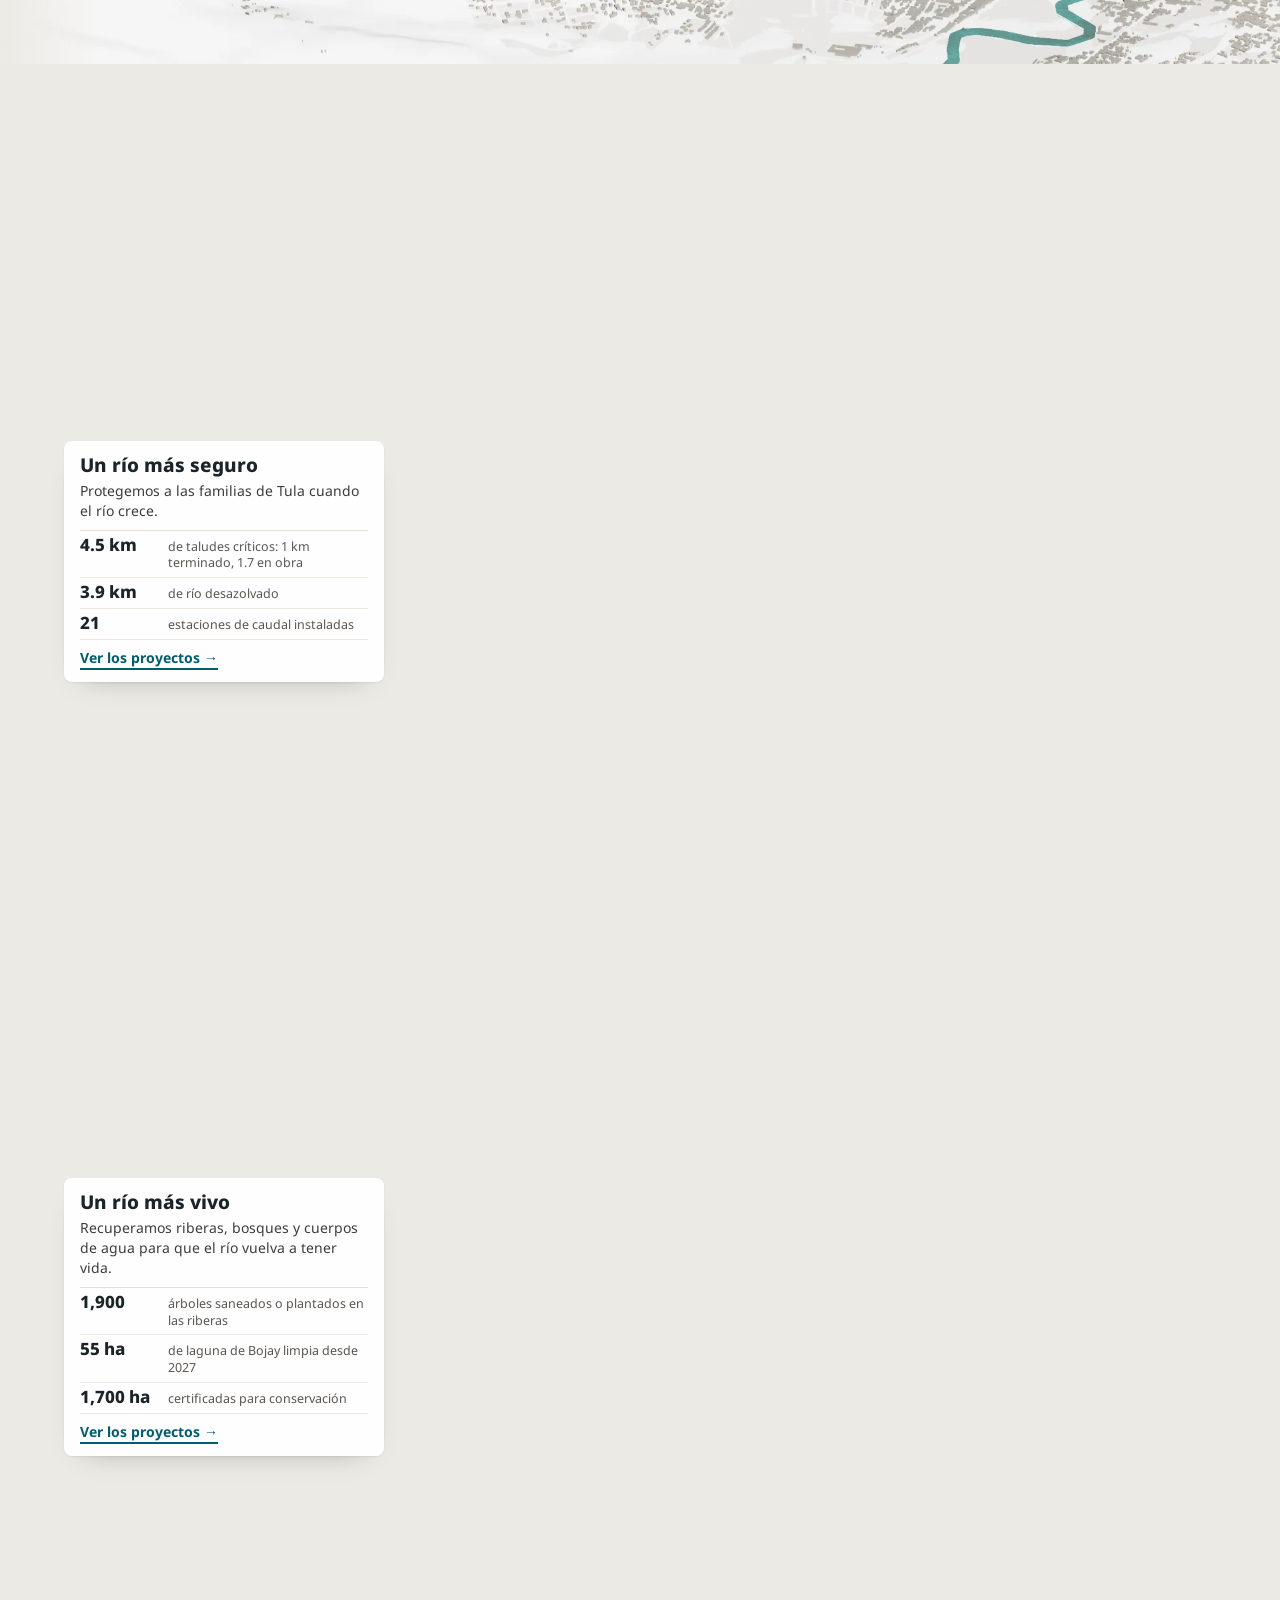
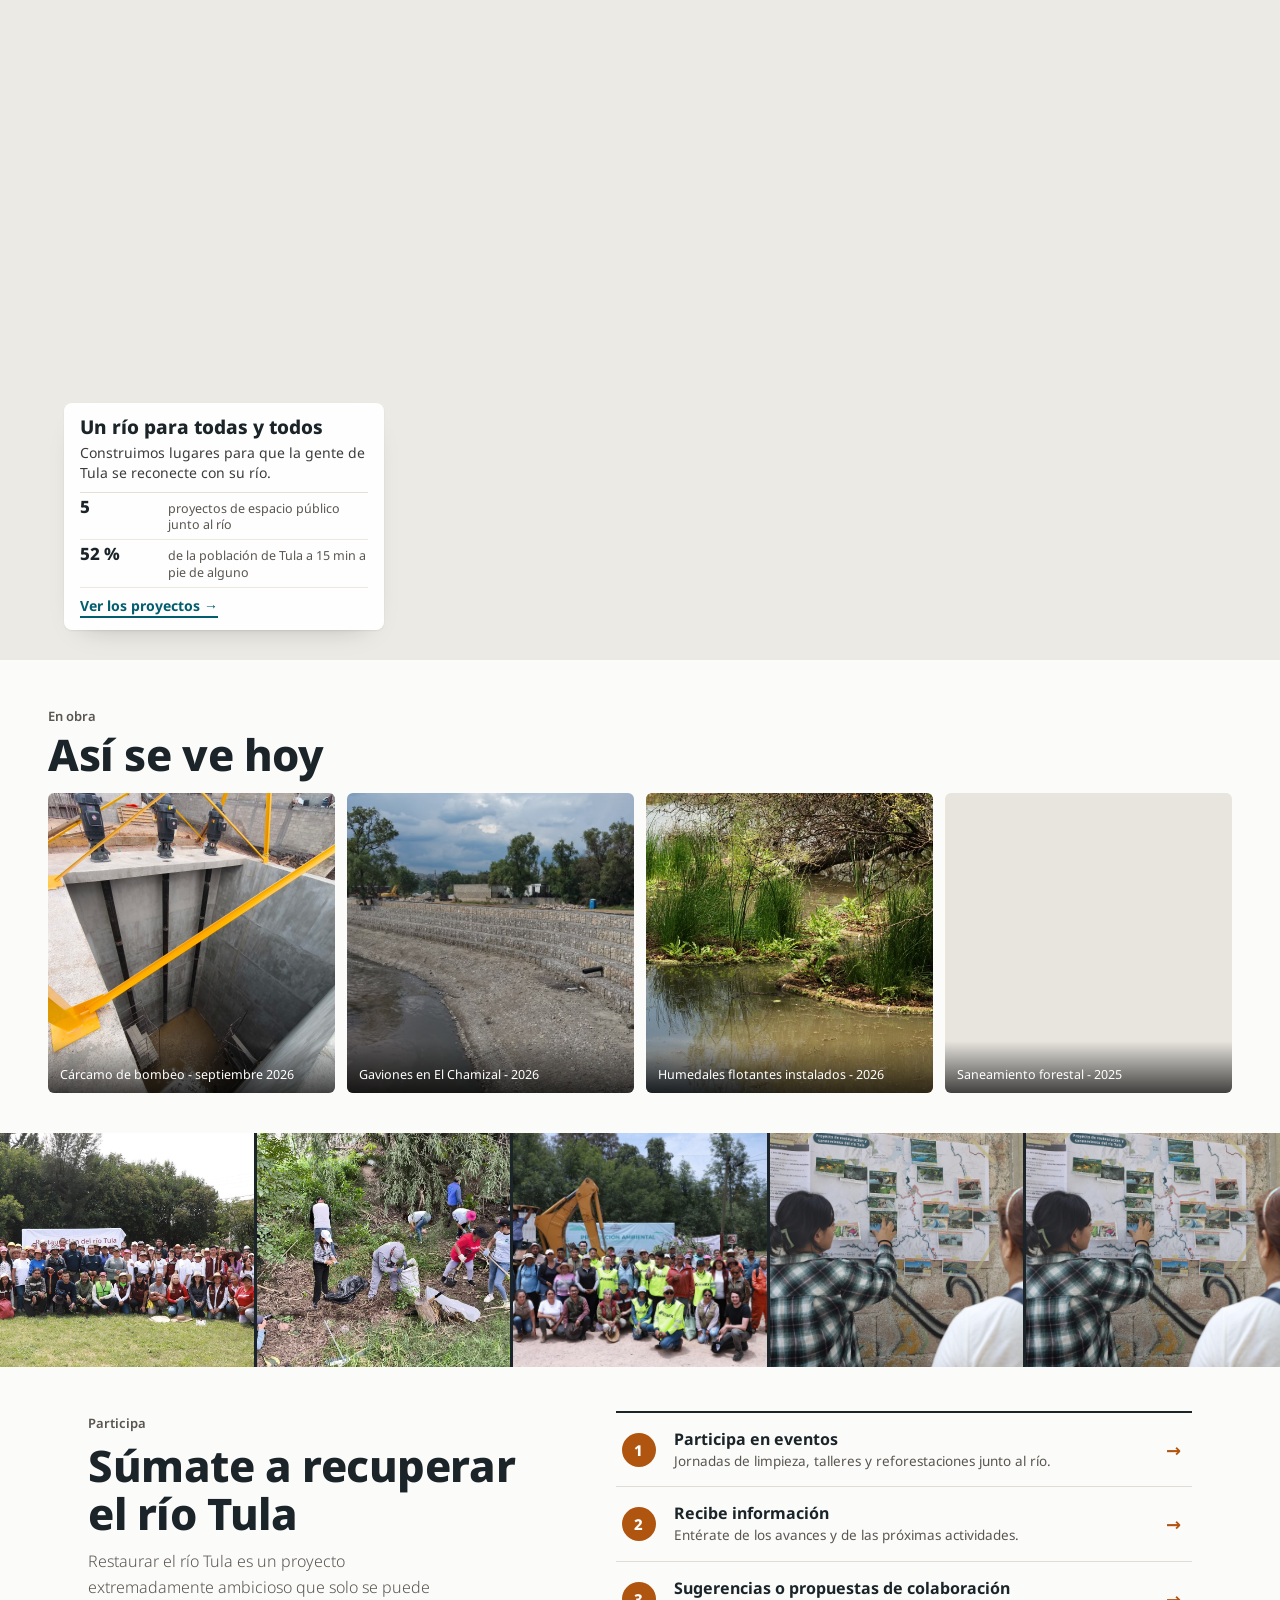
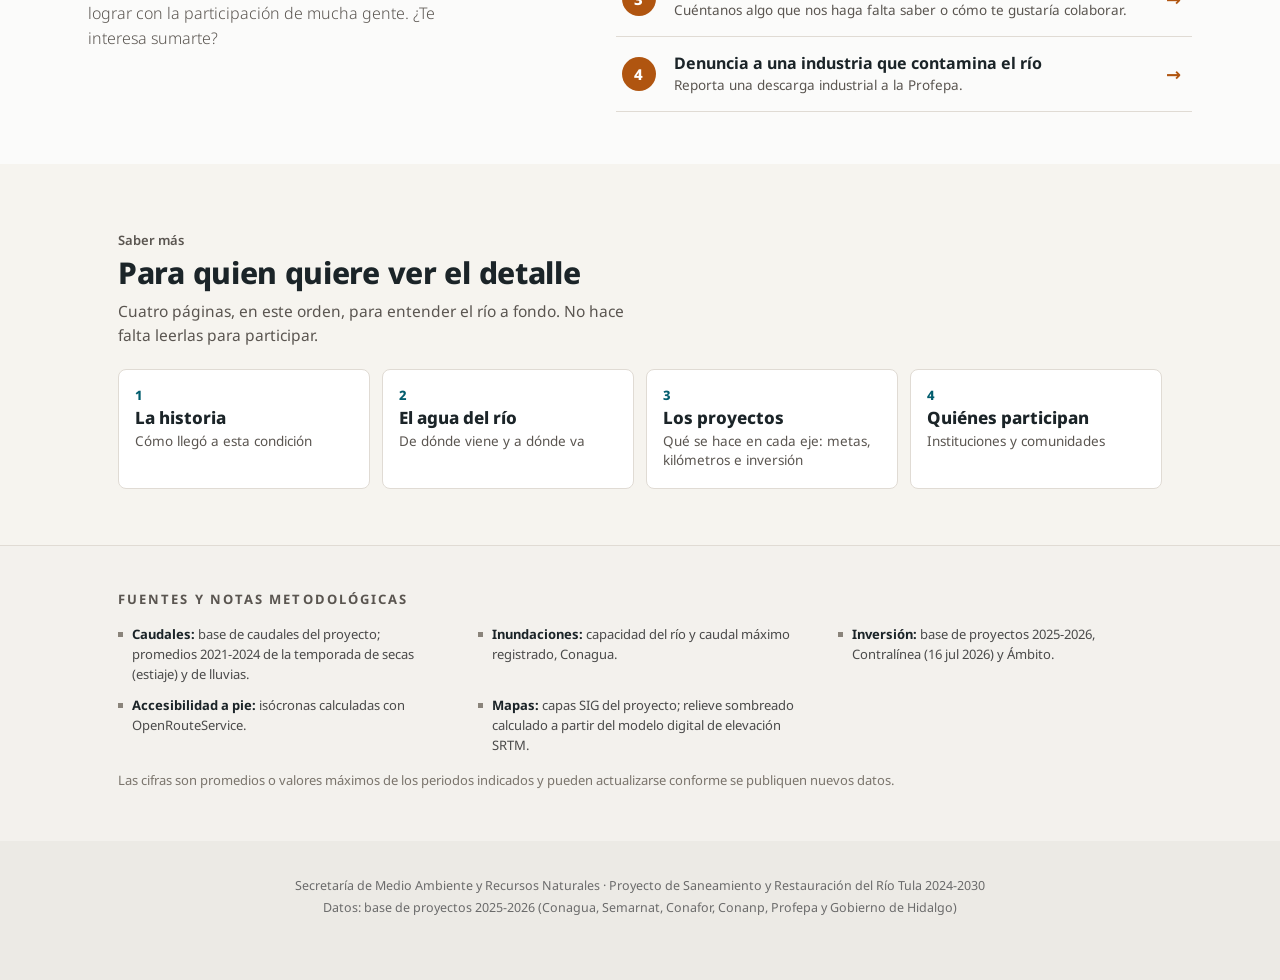
==== commit 61ea7f78: "Actualiza el número de inspecciones [automático]" ====
--- a/index.html
+++ b/index.html
@@ -57,11 +57,11 @@
 
 <section class="s-prob" id="problema" data-nav="light"><div class="pb-stage"><svg class="omap omap-all wide" id="pmap" viewBox="-640 -805 1792 2178" preserveAspectRatio="xMidYMid slice" role="img" aria-label="Mapa de Hidalgo, el Estado de México y la Ciudad de México con la cuenca del río Tula" data-wide="-640 -805 1152 1373" data-basin="4 3 526 502" data-mid="-6 -7 566 619"><image class="hillshade" href="img/mapa/hillshade.webp" x="-628.9" y="-628.9" width="1809.4" height="1886.6" preserveAspectRatio="none"/><path class="o-est" d="M-154.88,-5.90 L-119.11,9.39 L-107.06,-2.96 L-72.27,28.79 L-70.71,34.52 L-75.58,36.15 L-38.46,72.13 L-24.26,79.98 L1.08,77.60 L4.54,83.46 L9.72,71.37 L16.29,70.30 L19.40,83.07 L28.97,82.29 L35.98,95.65 L57.13,78.48 L72.94,83.99 L76.25,78.15 L90.35,77.35 L91.94,83.30 L101.99,84.11 L107.15,76.04 L116.45,74.77 L123.48,90.48 L112.39,95.93 L135.82,128.15 L137.47,141.66 L151.88,153.74 L167.33,199.93 L161.98,211.82 L154.85,215.42 L158.15,226.56 L139.43,229.16 L142.23,233.57 L135.08,268.99 L148.73,278.08 L167.77,270.55 L161.42,284.06 L171.47,293.76 L173.95,290.80 L181.92,308.42 L197.76,301.71 L210.33,307.76 L201.10,335.44 L207.33,347.38 L198.60,355.07 L204.83,356.29 L200.25,360.70 L203.95,365.53 L212.02,357.90 L229.75,359.65 L233.81,343.42 L242.70,349.87 L255.62,346.58 L252.02,334.73 L262.25,319.60 L274.66,315.89 L280.98,302.13 L295.61,301.99 L300.07,290.86 L309.01,291.03 L316.39,279.26 L312.01,271.65 L324.50,253.32 L322.05,249.77 L320.47,255.62 L315.68,253.49 L309.45,236.35 L317.86,233.81 L330.45,212.09 L335.70,212.10 L335.13,205.53 L343.86,206.13 L341.97,202.57 L350.22,198.67 L356.54,181.65 L406.27,177.87 L411.11,188.08 L420.96,191.04 L418.42,212.04 L423.84,219.95 L424.58,209.59 L431.96,204.73 L430.75,195.71 L443.05,190.57 L445.71,200.07 L440.89,221.56 L445.55,226.75 L461.56,226.47 L459.23,216.24 L449.70,210.60 L460.78,180.44 L457.22,175.74 L460.52,162.99 L471.85,152.16 L492.44,172.79 L488.85,178.78 L500.62,181.49 L503.30,216.30 L487.33,219.96 L477.16,233.82 L467.34,232.26 L464.51,243.10 L474.77,239.87 L475.81,245.41 L494.21,252.91 L496.52,268.35 L490.59,277.76 L495.97,281.42 L487.49,279.18 L450.35,296.43 L464.26,320.53 L458.78,324.68 L498.37,345.37 L513.61,313.89 L521.31,316.81 L528.32,312.63 L530.39,302.44 L526.43,304.01 L528.87,299.39 L520.51,295.30 L524.36,286.82 L529.60,282.10 L533.58,284.96 L535.19,276.25 L543.85,272.06 L555.60,278.48 L562.44,270.06 L572.57,278.67 L570.48,286.09 L603.75,304.45 L607.46,300.51 L604.59,293.18 L613.66,284.93 L641.85,292.78 L659.80,306.25 L669.12,302.91 L678.49,308.55 L687.12,299.70 L687.69,306.30 L670.16,321.83 L685.00,335.42 L685.71,321.60 L695.22,319.68 L709.49,336.25 L710.27,344.30 L720.64,349.22 L719.50,355.49 L728.37,354.61 L728.78,363.42 L738.87,369.36 L731.28,398.70 L725.97,395.54 L714.38,400.78 L720.56,419.34 L709.71,437.58 L723.51,444.68 L707.08,453.59 L691.64,443.96 L689.18,446.54 L687.63,470.66 L694.91,481.46 L689.24,489.84 L681.54,490.00 L681.47,497.45 L674.03,498.93 L676.30,505.42 L668.02,509.69 L663.19,526.49 L696.01,571.09 L700.93,585.12 L695.34,590.81 L713.54,610.08 L712.01,613.88 L703.04,607.66 L696.23,609.50 L694.45,630.43 L699.48,651.68 L711.42,662.11 L707.06,667.09 L696.07,667.30 L694.13,686.68 L718.78,734.85 L707.85,748.56 L705.57,787.33 L713.61,814.50 L711.16,811.94 L710.01,830.02 L720.39,834.23 L715.58,847.88 L720.16,855.95 L711.01,864.56 L721.85,872.49 L716.64,877.34 L717.56,888.88 L724.36,895.01 L717.96,907.95 L693.90,917.73 L660.06,961.32 L610.73,961.48 L606.66,966.93 L589.70,961.25 L583.12,951.60 L576.66,956.31 L560.51,945.80 L561.98,938.74 L553.30,927.30 L550.51,912.99 L552.58,902.21 L530.44,892.81 L522.08,874.42 L502.42,870.35 L493.23,877.14 L478.72,866.96 L487.80,858.75 L492.35,845.50 L493.41,832.48 L487.29,817.03 L495.37,812.96 L486.66,802.24 L496.90,799.21 L486.43,784.04 L485.86,769.06 L503.61,765.43 L505.14,759.94 L485.82,753.49 L487.59,740.74 L480.39,738.45 L493.10,688.03 L468.07,662.92 L469.86,656.12 L424.68,632.31 L432.66,602.34 L417.98,568.73 L420.80,561.76 L397.93,551.79 L386.33,552.91 L378.50,545.61 L375.32,534.90 L390.66,514.20 L380.03,494.14 L356.57,519.59 L354.65,525.41 L361.34,528.59 L357.43,540.64 L344.33,537.79 L343.63,539.73 L357.15,558.79 L321.64,551.88 L313.52,578.73 L323.03,582.69 L314.28,594.69 L315.53,600.99 L307.68,605.83 L312.65,613.34 L288.20,629.26 L262.59,654.88 L257.21,648.58 L250.65,653.88 L240.11,666.34 L236.42,682.52 L220.84,699.69 L225.35,706.77 L215.12,720.47 L232.70,727.75 L230.49,746.86 L248.92,755.47 L273.85,825.63 L262.64,831.92 L246.70,857.44 L247.08,881.91 L253.31,891.34 L247.21,891.45 L251.11,902.59 L245.68,912.20 L253.32,924.63 L253.11,949.95 L247.30,963.46 L233.10,968.90 L213.10,996.48 L185.98,995.57 L183.01,1007.79 L170.41,1008.20 L172.69,1044.99 L155.42,1083.72 L146.95,1087.53 L144.23,1098.53 L125.93,1120.82 L96.70,1140.21 L73.87,1131.68 L65.75,1119.98 L67.13,1110.32 L60.16,1107.33 L37.58,1106.87 L38.74,1116.87 L32.02,1120.72 L11.22,1084.14 L-13.24,1073.24 L-11.57,1080.12 L-21.47,1085.79 L3.86,1125.69 L-1.35,1127.23 L-18.53,1110.19 L-40.65,1106.58 L-42.10,1114.88 L-55.31,1127.05 L-53.03,1137.05 L-65.07,1145.05 L-73.29,1162.18 L-72.67,1176.54 L-79.35,1184.93 L-92.70,1177.54 L-95.52,1188.93 L-105.06,1187.04 L-117.35,1192.24 L-116.89,1202.86 L-127.90,1193.91 L-144.85,1193.25 L-157.62,1205.30 L-185.22,1215.15 L-195.31,1240.24 L-214.46,1228.11 L-222.66,1232.21 L-221.00,1218.09 L-238.50,1201.24 L-265.09,1216.45 L-270.65,1210.53 L-277.99,1214.62 L-270.00,1218.36 L-268.81,1231.58 L-283.44,1261.90 L-305.92,1265.84 L-303.11,1273.44 L-309.62,1272.07 L-312.51,1277.69 L-315.24,1273.24 L-321.78,1286.22 L-330.80,1283.43 L-335.37,1292.11 L-341.44,1290.66 L-339.97,1297.98 L-347.11,1300.38 L-349.48,1309.72 L-359.36,1308.51 L-365.28,1319.60 L-365.28,1313.90 L-371.04,1316.18 L-385.52,1330.98 L-384.45,1337.06 L-400.27,1329.29 L-408.35,1367.86 L-422.79,1362.09 L-430.69,1372.58 L-459.89,1348.37 L-468.89,1331.65 L-486.67,1329.31 L-470.26,1278.84 L-478.11,1255.57 L-493.31,1247.25 L-516.23,1268.99 L-529.87,1235.42 L-521.11,1206.78 L-516.16,1204.80 L-527.53,1188.03 L-546.60,1190.21 L-555.21,1174.93 L-548.97,1141.52 L-527.50,1131.12 L-529.63,1120.69 L-520.36,1095.94 L-507.25,1089.60 L-513.84,1084.43 L-515.71,1072.45 L-533.13,1076.18 L-535.34,1062.48 L-550.66,1061.09 L-556.55,1067.76 L-561.47,1055.74 L-556.15,1052.60 L-558.53,1042.84 L-589.33,1028.05 L-591.08,1033.35 L-621.34,1017.23 L-629.43,1004.62 L-634.71,1004.94 L-639.88,992.10 L-631.38,992.61 L-633.82,987.89 L-623.69,981.70 L-626.28,976.52 L-613.27,977.17 L-614.39,971.16 L-607.06,974.96 L-604.77,964.10 L-592.30,962.85 L-596.28,954.38 L-594.08,941.61 L-585.00,941.55 L-587.83,927.29 L-577.86,920.58 L-582.29,909.24 L-571.56,910.04 L-558.56,900.32 L-551.07,901.10 L-546.05,891.70 L-535.24,893.71 L-528.21,882.05 L-524.42,883.76 L-525.43,879.01 L-506.63,869.15 L-500.53,870.89 L-497.44,840.48 L-489.50,831.90 L-485.48,813.94 L-466.34,805.61 L-477.60,793.73 L-472.72,789.16 L-473.98,777.16 L-445.19,751.27 L-437.29,735.12 L-437.21,707.83 L-432.42,703.31 L-439.31,696.40 L-427.99,684.96 L-423.72,670.66 L-431.57,656.48 L-419.18,643.22 L-418.23,633.01 L-380.18,627.26 L-365.47,620.24 L-347.55,601.45 L-358.54,590.76 L-358.70,579.31 L-354.86,563.21 L-338.97,563.44 L-355.48,558.36 L-351.56,535.22 L-363.91,520.00 L-379.42,516.69 L-389.10,473.25 L-385.86,461.03 L-403.70,433.75 L-396.68,416.87 L-382.89,410.49 L-376.30,399.57 L-370.63,401.68 L-373.22,412.42 L-355.95,410.81 L-347.78,416.25 L-343.54,404.89 L-332.68,404.98 L-332.22,408.73 L-322.80,398.57 L-325.60,395.60 L-317.70,394.10 L-314.35,378.78 L-318.29,366.35 L-313.11,351.56 L-316.28,333.22 L-305.73,305.12 L-285.69,303.83 L-280.76,299.23 L-259.12,302.69 L-260.23,297.64 L-285.82,285.32 L-297.06,261.95 L-304.49,258.95 L-305.04,211.61 L-294.47,194.32 L-300.71,189.93 L-321.02,193.20 L-319.60,159.94 L-277.60,181.39 L-275.93,188.05 L-270.78,178.13 L-260.09,176.39 L-257.40,171.06 L-245.22,172.74 L-234.13,158.41 L-219.16,153.02 L-215.51,143.49 L-200.65,146.05 L-201.88,156.76 L-165.25,153.24 L-163.43,139.00 L-175.81,113.06 L-167.94,96.53 L-171.57,82.56 L-165.45,86.47 L-161.86,85.34 L-170.88,80.60 L-172.12,68.74 L-191.12,54.66 L-190.56,43.77 L-205.30,14.35 L-198.69,3.46 L-184.83,20.69 L-181.35,44.11 L-159.28,47.19 L-169.77,19.65 L-165.96,19.50 L-166.62,6.38 L-154.88,-5.90 Z"/><path class="o-est" d="M810.97,-805.23 L813.99,-798.06 L822.34,-797.11 L821.56,-775.89 L825.87,-770.59 L816.26,-765.96 L811.33,-770.54 L804.31,-763.51 L804.37,-755.99 L771.87,-708.37 L790.42,-694.30 L802.23,-700.06 L822.90,-698.27 L822.34,-687.13 L814.55,-684.59 L815.35,-679.71 L830.69,-673.25 L833.43,-669.81 L828.91,-666.03 L837.66,-662.33 L837.64,-648.08 L848.90,-643.07 L858.17,-630.29 L866.21,-628.64 L878.15,-635.60 L882.62,-630.48 L892.03,-635.64 L902.49,-632.02 L925.95,-653.51 L938.10,-646.74 L939.25,-654.35 L950.71,-657.84 L951.15,-643.34 L939.89,-631.33 L940.48,-625.02 L948.84,-617.31 L962.11,-620.42 L971.18,-612.36 L985.80,-627.55 L992.90,-628.34 L1000.89,-618.75 L999.33,-612.01 L1007.64,-606.04 L1003.08,-596.00 L1021.39,-595.93 L1040.04,-574.71 L1030.97,-533.32 L1012.61,-541.99 L1012.17,-532.64 L1003.36,-527.87 L1004.40,-515.61 L994.70,-511.91 L993.46,-500.48 L998.47,-495.72 L994.08,-485.28 L985.64,-488.84 L978.48,-463.92 L984.95,-457.89 L989.75,-460.68 L988.33,-451.98 L970.72,-445.38 L960.99,-423.20 L967.29,-417.78 L968.39,-410.58 L963.20,-409.08 L969.08,-390.83 L988.74,-388.58 L982.76,-373.67 L975.15,-377.00 L973.25,-367.79 L968.98,-371.13 L963.90,-365.25 L943.31,-364.83 L938.74,-359.29 L934.89,-362.79 L938.92,-376.26 L935.94,-372.27 L932.57,-376.58 L927.54,-367.09 L918.62,-363.71 L907.66,-373.29 L927.80,-382.25 L926.63,-387.97 L918.43,-389.90 L919.39,-396.33 L902.00,-400.98 L907.14,-421.76 L898.80,-415.92 L889.58,-419.86 L883.84,-412.32 L868.10,-416.95 L860.82,-409.91 L849.38,-409.18 L835.97,-390.28 L836.63,-379.22 L826.62,-355.04 L836.70,-339.84 L800.29,-325.96 L797.20,-334.56 L791.44,-333.61 L792.92,-326.01 L798.37,-326.60 L782.35,-315.75 L783.11,-305.60 L768.86,-295.06 L774.01,-280.04 L780.27,-275.90 L785.88,-289.67 L829.61,-312.45 L847.46,-333.99 L853.10,-338.15 L855.86,-334.82 L850.68,-314.75 L841.12,-310.02 L839.43,-298.83 L837.17,-303.54 L829.96,-300.14 L827.46,-279.30 L806.41,-262.76 L816.47,-222.98 L794.74,-226.67 L787.50,-217.72 L786.54,-193.66 L779.68,-180.90 L766.19,-172.27 L764.18,-165.54 L737.31,-155.69 L769.69,-112.32 L769.44,-83.79 L774.30,-69.32 L770.33,-58.32 L791.79,-41.52 L830.49,-37.76 L858.93,-72.81 L880.67,-89.20 L898.54,-87.17 L924.80,-100.38 L930.72,-123.24 L952.14,-137.44 L968.78,-159.50 L983.45,-164.07 L987.06,-174.62 L998.62,-180.33 L1014.40,-176.47 L1034.86,-190.49 L1037.71,-206.80 L1041.77,-204.98 L1053.55,-225.38 L1059.36,-221.93 L1061.31,-227.72 L1055.75,-229.95 L1063.82,-232.04 L1065.92,-243.44 L1073.51,-242.00 L1075.08,-249.56 L1082.56,-248.52 L1092.72,-273.65 L1090.65,-287.18 L1096.16,-285.29 L1114.49,-255.22 L1127.36,-251.59 L1129.70,-233.57 L1122.29,-224.89 L1136.37,-183.95 L1130.33,-179.10 L1152.19,-173.05 L1143.86,-164.87 L1149.76,-157.20 L1146.71,-149.87 L1136.21,-147.87 L1134.62,-128.61 L1094.65,-110.03 L1090.13,-90.47 L1069.17,-69.37 L1064.29,-61.54 L1066.45,-55.21 L1057.20,-49.41 L1056.80,-42.16 L1032.12,-36.01 L1019.84,-42.20 L1021.50,-11.47 L996.49,-9.65 L982.51,-18.86 L970.61,-16.64 L962.55,3.34 L950.09,11.18 L953.95,38.15 L959.67,44.94 L977.82,43.32 L987.72,29.84 L998.71,31.46 L1012.59,14.18 L1023.79,17.00 L1043.03,36.93 L1038.89,49.76 L1056.61,65.95 L1055.50,83.55 L1048.85,91.75 L1077.20,95.02 L1070.10,112.74 L1059.12,110.45 L1056.69,122.60 L1035.39,133.23 L1029.77,158.68 L1021.14,166.10 L1025.22,178.58 L1032.74,183.68 L1025.83,201.50 L1035.31,215.56 L1021.59,228.85 L997.59,222.65 L990.28,231.53 L993.48,238.20 L973.40,237.42 L979.82,242.42 L970.29,250.99 L977.76,254.77 L975.90,259.43 L962.47,260.51 L961.49,275.19 L946.82,280.17 L946.77,289.57 L930.54,304.52 L937.18,311.15 L963.15,312.86 L964.96,327.48 L974.34,334.81 L974.28,347.53 L985.37,360.45 L998.08,359.40 L994.50,362.90 L1012.88,368.56 L1012.13,385.81 L998.91,386.09 L984.56,399.09 L968.70,403.56 L954.41,397.07 L955.01,403.86 L945.69,397.17 L919.58,400.09 L920.75,416.83 L926.94,415.39 L925.04,426.70 L885.80,481.47 L864.67,475.69 L845.08,479.29 L811.82,474.10 L810.88,483.15 L792.06,486.78 L780.86,463.78 L770.79,475.20 L767.22,468.36 L761.70,469.06 L759.87,459.01 L750.62,461.70 L730.31,487.21 L713.37,490.31 L705.71,483.30 L693.96,485.32 L687.63,470.66 L689.18,446.54 L691.64,443.96 L707.08,453.59 L723.51,444.68 L709.71,437.58 L720.56,419.34 L714.38,400.78 L725.97,395.54 L731.28,398.70 L738.87,369.36 L728.78,363.42 L728.37,354.61 L719.50,355.49 L720.64,349.22 L710.27,344.30 L709.49,336.25 L695.22,319.68 L685.71,321.60 L685.00,335.42 L670.16,321.83 L687.69,306.30 L687.12,299.70 L678.49,308.55 L669.12,302.91 L659.80,306.25 L641.85,292.78 L613.66,284.93 L604.59,293.18 L607.46,300.51 L603.75,304.45 L570.48,286.09 L572.57,278.67 L562.44,270.06 L555.60,278.48 L543.85,272.06 L535.19,276.25 L533.58,284.96 L529.60,282.10 L524.36,286.82 L520.51,295.30 L528.87,299.39 L526.43,304.01 L530.39,302.44 L528.32,312.63 L521.31,316.81 L513.61,313.89 L498.37,345.37 L458.78,324.68 L464.26,320.53 L450.35,296.43 L487.49,279.18 L495.97,281.42 L490.59,277.76 L496.52,268.35 L494.21,252.91 L475.81,245.41 L474.77,239.87 L464.51,243.10 L467.34,232.26 L477.16,233.82 L487.33,219.96 L503.30,216.30 L500.62,181.49 L488.85,178.78 L492.44,172.79 L471.85,152.16 L460.52,162.99 L457.22,175.74 L460.78,180.44 L449.70,210.60 L459.23,216.24 L461.56,226.47 L445.55,226.75 L440.89,221.56 L445.71,200.07 L443.05,190.57 L430.75,195.71 L431.96,204.73 L424.58,209.59 L423.84,219.95 L418.42,212.04 L420.96,191.04 L411.11,188.08 L406.27,177.87 L356.54,181.65 L350.22,198.67 L341.97,202.57 L343.86,206.13 L335.13,205.53 L335.70,212.10 L330.45,212.09 L317.86,233.81 L309.45,236.35 L315.68,253.49 L320.47,255.62 L322.05,249.77 L324.50,253.32 L312.01,271.65 L316.39,279.26 L309.01,291.03 L300.07,290.86 L295.61,301.99 L280.98,302.13 L274.66,315.89 L262.25,319.60 L252.02,334.73 L255.62,346.58 L242.70,349.87 L233.81,343.42 L229.75,359.65 L212.02,357.90 L203.55,365.38 L200.25,360.70 L204.83,356.29 L198.60,355.07 L207.33,347.38 L201.10,335.44 L210.33,307.76 L197.76,301.71 L181.92,308.42 L173.95,290.80 L171.47,293.76 L161.42,284.06 L167.77,270.55 L148.73,278.08 L135.08,268.99 L142.23,233.57 L139.43,229.16 L158.15,226.56 L154.85,215.42 L161.98,211.82 L167.33,199.93 L151.88,153.74 L137.47,141.66 L135.82,128.15 L112.39,95.93 L123.48,90.48 L116.45,74.77 L107.15,76.04 L101.99,84.11 L91.94,83.30 L90.35,77.35 L76.25,78.15 L72.94,83.99 L57.13,78.48 L35.98,95.65 L28.97,82.29 L19.40,83.07 L16.29,70.30 L9.72,71.37 L4.54,83.46 L1.08,77.60 L-24.26,79.98 L-38.46,72.13 L-75.58,36.15 L-70.71,34.52 L-72.27,28.79 L-107.06,-2.96 L-119.11,9.39 L-96.73,-190.76 L-80.84,-191.94 L-63.65,-202.32 L-36.11,-203.07 L-28.99,-213.53 L-17.93,-217.91 L-7.42,-212.96 L18.77,-232.53 L34.55,-235.24 L44.72,-224.95 L52.96,-235.70 L62.91,-238.86 L64.99,-245.73 L72.27,-244.58 L72.50,-251.53 L81.54,-260.06 L99.51,-262.35 L107.51,-271.65 L124.52,-273.27 L125.42,-283.40 L118.40,-287.26 L122.13,-291.79 L102.73,-307.16 L93.20,-329.65 L123.48,-350.12 L121.71,-354.39 L128.60,-362.02 L123.58,-371.02 L127.98,-368.21 L133.78,-374.25 L126.33,-377.80 L136.13,-387.52 L133.83,-398.39 L155.64,-409.90 L157.08,-416.34 L162.73,-412.77 L170.15,-446.10 L185.48,-450.40 L183.47,-464.41 L191.97,-468.20 L189.14,-473.18 L200.39,-484.06 L202.00,-494.08 L196.59,-504.80 L200.94,-521.37 L204.59,-531.40 L215.56,-536.18 L219.04,-548.37 L209.72,-559.10 L216.25,-568.34 L210.60,-571.15 L202.59,-567.19 L195.20,-582.44 L196.16,-591.84 L230.54,-590.90 L233.63,-607.28 L255.68,-624.24 L273.18,-613.06 L281.23,-599.57 L297.15,-591.05 L306.26,-599.34 L319.83,-594.98 L325.16,-603.55 L339.76,-606.10 L345.42,-617.30 L362.78,-624.41 L374.90,-628.20 L378.79,-623.64 L388.77,-624.82 L389.86,-630.76 L403.20,-628.23 L416.33,-637.52 L412.75,-642.87 L422.25,-643.48 L424.01,-638.59 L415.29,-631.72 L422.97,-629.02 L435.29,-646.62 L429.03,-676.00 L414.76,-683.85 L417.19,-692.94 L429.85,-700.39 L427.18,-721.34 L435.06,-719.10 L462.82,-732.42 L481.18,-731.74 L487.75,-738.89 L493.68,-735.19 L501.46,-742.05 L504.62,-730.02 L509.81,-732.67 L512.04,-728.67 L512.95,-711.41 L519.84,-701.89 L516.37,-695.58 L519.79,-690.56 L531.88,-689.71 L532.56,-684.47 L526.54,-685.56 L521.64,-680.09 L541.86,-659.35 L543.53,-647.31 L560.57,-654.27 L564.16,-645.31 L582.49,-634.21 L603.40,-633.40 L606.13,-646.58 L600.25,-646.27 L593.80,-657.17 L601.08,-655.79 L600.67,-650.06 L612.25,-651.97 L617.58,-641.90 L623.54,-647.37 L621.36,-650.86 L635.38,-650.81 L638.89,-656.91 L648.11,-647.40 L653.04,-652.86 L665.34,-651.43 L665.10,-634.72 L669.07,-634.42 L672.79,-638.45 L670.38,-649.34 L678.45,-662.62 L700.16,-648.49 L728.31,-663.29 L734.50,-696.63 L728.10,-700.19 L734.12,-706.32 L731.42,-717.28 L737.27,-722.18 L730.88,-735.55 L686.31,-751.91 L679.30,-767.33 L698.39,-767.85 L707.93,-782.89 L715.62,-777.22 L718.08,-780.75 L721.11,-776.54 L735.99,-776.74 L740.60,-786.60 L755.66,-785.21 L767.86,-795.19 L793.61,-779.37 L796.32,-784.75 L790.67,-786.40 L796.48,-796.40 L804.89,-797.15 L810.97,-805.23 Z"/><path class="o-est cdmx" d="M390.66,514.20 L375.32,534.90 L377.51,535.62 L377.07,543.21 L386.33,552.91 L397.93,551.79 L420.80,561.76 L417.98,568.73 L432.66,602.34 L426.69,615.35 L424.68,632.31 L469.86,656.12 L468.07,662.92 L493.10,688.03 L486.74,700.44 L480.39,738.45 L487.59,740.74 L485.82,753.49 L505.14,759.94 L503.61,765.43 L497.78,763.58 L485.86,769.06 L486.43,784.04 L496.90,799.21 L486.66,802.24 L495.37,812.96 L487.29,817.03 L493.41,832.48 L487.80,858.75 L478.72,866.96 L475.58,863.86 L444.53,859.11 L434.81,866.02 L423.46,885.81 L371.79,856.25 L309.30,851.32 L273.85,825.63 L267.77,814.91 L254.51,766.60 L248.29,761.00 L248.92,755.47 L230.49,746.86 L232.70,727.75 L215.12,720.47 L224.32,708.70 L222.95,706.36 L225.35,706.77 L220.84,699.69 L236.42,682.52 L240.11,666.34 L247.18,662.71 L247.55,657.27 L257.21,648.58 L260.24,656.00 L263.75,654.12 L285.74,635.57 L288.20,629.26 L288.98,632.37 L312.69,613.28 L307.68,605.83 L315.53,600.99 L314.28,594.69 L323.03,582.69 L313.52,578.73 L321.64,551.88 L324.77,549.92 L357.15,558.79 L353.21,547.92 L343.63,539.73 L344.33,537.79 L357.43,540.64 L356.27,536.44 L361.34,528.59 L354.65,525.41 L356.57,519.59 L362.64,516.24 L373.17,498.82 L380.03,494.14 L384.00,495.70 L383.51,500.11 L390.66,514.20 Z"/><path class="o-delim" data-k="cuenca" d="M384.08,294.28 L379.07,293.54 L374.40,299.13 L374.83,303.71 L372.78,307.15 L369.54,310.77 L366.62,310.51 L363.68,310.82 L362.90,313.00 L361.01,315.33 L359.31,315.71 L357.74,315.81 L355.85,315.25 L354.12,315.22 L351.11,318.95 L353.27,323.14 L354.71,328.69 L354.99,331.63 L353.02,335.22 L348.08,340.47 L340.00,346.86 L329.87,352.86 L323.22,357.04 L316.36,363.11 L310.50,363.16 L303.23,363.88 L301.32,364.70 L291.90,369.51 L285.25,370.28 L281.10,373.00 L278.67,375.75 L279.00,380.72 L274.30,378.68 L273.05,376.07 L266.77,377.23 L262.83,380.39 L258.02,383.31 L255.20,383.90 L251.94,385.13 L251.12,388.85 L249.61,391.37 L249.93,393.56 L248.44,395.36 L247.31,397.16 L241.79,399.24 L239.50,403.93 L236.56,405.33 L233.27,405.63 L221.81,412.69 L214.48,414.36 L208.20,417.89 L205.93,421.85 L201.86,424.69 L190.79,430.66 L186.33,434.95 L175.34,454.79 L171.28,456.90 L167.20,460.47 L165.32,462.98 L163.80,466.24 L155.28,472.26 L153.36,476.97 L152.13,483.51 L144.01,488.09 L140.24,494.21 L136.55,496.33 L132.17,496.24 L124.54,494.62 L117.58,495.94 L111.73,501.91 L112.72,498.10 L108.03,497.94 L104.62,494.73 L104.62,492.34 L105.14,491.83 L105.14,491.30 L104.10,491.30 L99.42,486.62 L98.38,486.62 L97.86,487.15 L96.82,487.14 L92.66,482.98 L92.66,478.82 L92.14,478.30 L92.14,477.26 L91.62,476.75 L91.62,475.71 L91.10,475.19 L91.10,474.67 L90.06,473.63 L90.06,473.11 L89.02,472.07 L89.02,468.94 L88.50,468.43 L88.50,466.87 L87.98,466.34 L87.98,464.78 L87.46,464.27 L87.46,462.70 L87.98,462.19 L87.98,460.11 L83.82,455.94 L83.30,455.95 L82.26,454.90 L82.26,454.38 L81.74,453.86 L81.74,453.35 L77.58,449.19 L77.58,445.54 L74.46,442.42 L74.46,435.67 L75.50,434.63 L75.50,428.90 L73.94,427.35 L74.46,426.82 L74.46,425.26 L73.94,424.75 L73.94,421.63 L73.42,421.10 L73.42,420.58 L72.38,419.54 L72.38,419.02 L71.34,417.98 L71.34,417.47 L70.30,416.43 L68.74,416.42 L68.22,415.91 L67.70,415.90 L65.62,413.82 L65.10,413.83 L62.50,411.23 L61.46,411.23 L60.94,410.70 L58.34,410.71 L56.78,409.15 L56.78,408.11 L56.26,407.58 L56.26,406.55 L55.74,406.03 L55.74,405.51 L53.15,402.64 L53.15,402.12 L52.63,401.60 L52.63,401.08 L50.03,398.48 L50.03,397.96 L49.51,397.44 L49.51,396.92 L51.07,395.36 L51.07,393.80 L52.11,392.76 L52.11,392.24 L52.63,391.72 L52.63,390.68 L50.03,388.08 L50.03,387.56 L50.55,387.05 L50.55,376.12 L50.55,374.56 L50.03,374.04 L50.03,372.48 L49.51,371.96 L49.51,371.44 L48.99,370.92 L48.99,370.40 L48.47,370.40 L47.95,369.88 L47.95,369.36 L46.91,368.32 L46.91,367.80 L46.39,367.28 L46.39,359.48 L48.47,357.40 L48.47,354.80 L48.99,354.28 L48.99,351.68 L48.47,351.16 L48.47,350.64 L47.95,350.12 L47.95,349.60 L44.31,345.96 L44.31,344.92 L43.79,344.40 L43.79,343.88 L43.27,343.36 L43.27,342.84 L42.75,342.32 L42.75,341.80 L40.15,339.20 L39.63,339.20 L39.11,338.68 L37.03,338.68 L35.47,340.24 L34.43,340.24 L33.91,340.76 L32.87,340.76 L32.35,340.24 L31.31,340.24 L30.79,339.72 L30.27,339.72 L29.75,339.20 L29.23,339.20 L28.19,338.16 L28.19,335.56 L28.71,335.04 L28.71,334.52 L29.23,334.00 L29.23,332.96 L27.67,332.96 L26.11,331.40 L25.59,331.40 L25.07,330.88 L20.91,330.88 L20.39,330.36 L20.39,328.80 L19.87,328.28 L19.87,327.24 L19.35,326.72 L19.35,324.64 L18.31,323.60 L17.27,323.60 L16.75,323.08 L16.23,323.08 L15.19,322.04 L14.67,322.04 L14.15,321.52 L12.07,321.52 L11.55,322.04 L10.51,322.04 L5.83,317.36 L5.83,316.84 L4.79,315.80 L4.79,315.28 L4.27,314.76 L3.92,314.76 L4.76,313.49 L6.78,307.01 L8.35,304.68 L8.63,303.28 L8.78,301.10 L8.71,296.05 L8.91,294.65 L12.57,286.12 L14.92,279.37 L15.70,276.62 L16.84,270.25 L17.11,267.38 L16.97,265.24 L14.44,257.79 L13.89,255.70 L13.91,253.56 L14.63,247.85 L15.18,246.53 L16.55,244.94 L17.63,243.11 L18.30,241.07 L19.21,236.85 L19.87,235.60 L20.80,234.55 L23.39,232.22 L27.73,227.62 L27.96,226.98 L28.26,224.09 L29.08,221.34 L30.88,218.30 L34.60,210.61 L35.11,209.28 L36.06,205.82 L36.36,202.95 L36.43,200.08 L36.20,198.68 L35.51,196.63 L35.14,192.34 L34.40,190.33 L32.08,185.93 L29.52,182.59 L27.50,178.83 L27.66,177.41 L27.55,175.62 L27.07,172.82 L26.76,172.08 L25.81,171.03 L25.33,169.65 L25.29,166.72 L23.01,159.59 L23.10,154.69 L25.73,146.68 L26.05,146.05 L27.04,145.91 L27.73,145.63 L28.96,144.05 L29.37,143.09 L29.22,140.50 L31.63,136.15 L31.77,135.36 L32.30,134.07 L33.21,132.63 L33.55,132.36 L35.46,128.54 L36.98,126.58 L37.47,125.57 L37.52,124.82 L41.08,118.69 L40.51,115.94 L41.05,112.67 L41.80,110.54 L43.30,109.30 L47.20,108.18 L48.53,108.03 L55.88,101.41 L71.68,93.13 L74.26,87.53 L75.10,83.27 L74.59,82.50 L81.33,78.68 L90.75,84.51 L113.58,81.58 L126.99,79.63 L132.85,74.65 L139.46,72.47 L147.01,73.09 L153.06,68.91 L159.28,68.53 L160.60,69.13 L163.06,66.74 L169.64,33.66 L187.76,2.55 L193.49,6.56 L196.47,12.54 L295.50,32.71 L300.34,37.46 L299.47,39.02 L296.92,42.02 L293.92,43.55 L295.63,45.54 L294.61,45.57 L291.94,50.43 L295.99,53.40 L295.54,55.57 L299.96,56.52 L308.58,79.29 L308.29,80.58 L309.28,81.14 L312.26,89.02 L312.46,95.01 L321.11,98.22 L325.45,95.63 L330.17,96.63 L340.92,105.84 L339.03,110.03 L339.97,111.83 L347.52,110.04 L354.49,115.04 L352.23,118.24 L355.25,121.24 L346.93,128.02 L360.88,150.21 L361.26,153.21 L359.75,154.81 L365.60,158.21 L368.42,166.20 L370.31,165.80 L370.87,168.20 L378.05,168.81 L379.56,170.61 L379.36,178.20 L387.67,179.80 L394.47,178.01 L400.70,177.81 L403.16,176.22 L405.61,176.82 L410.70,187.81 L417.88,187.81 L420.15,180.22 L419.40,172.43 L424.88,166.63 L423.93,164.84 L430.16,158.44 L435.07,158.05 L438.29,153.05 L441.87,152.45 L443.20,146.26 L461.70,146.26 L460.38,150.26 L460.56,154.25 L462.83,155.85 L466.60,155.45 L480.20,168.44 L483.22,174.43 L492.28,173.23 L496.06,170.03 L498.89,170.63 L512.11,167.03 L518.53,161.83 L520.98,161.43 L522.73,160.69 L522.18,161.48 L525.57,165.57 L525.32,168.67 L524.68,172.86 L522.24,175.92 L518.23,184.24 L514.33,187.09 L513.75,188.54 L513.72,189.81 L512.78,191.26 L511.10,192.87 L510.34,194.31 L509.37,196.85 L507.86,199.20 L505.81,200.98 L504.33,201.86 L502.28,203.65 L501.88,205.47 L502.03,206.93 L501.83,208.03 L500.33,209.82 L500.48,211.11 L500.08,213.10 L495.26,215.57 L490.86,215.84 L486.49,213.92 L481.73,213.82 L479.34,222.94 L477.08,225.82 L471.23,224.60 L467.17,225.98 L462.72,228.46 L459.02,230.21 L459.28,235.35 L453.74,237.07 L451.86,239.23 L447.81,239.88 L444.02,245.67 L441.28,254.05 L439.98,263.92 L437.66,269.74 L435.27,278.49 L431.90,282.08 L424.16,283.76 L419.28,289.16 L407.90,289.65 L401.31,289.15 L388.44,291.08 L384.12,291.99 L384.08,294.28 Z"/><path class="o-dr" data-k="dr" style="fill:#d17b3f22;stroke:#d17b3f" d="M223.34,87.69 L224.37,85.68 L223.76,83.59 L227.22,84.39 L227.70,81.95 L225.19,81.87 L225.33,78.70 L227.37,79.57 L228.87,75.62 L230.16,77.35 L231.38,75.19 L231.58,78.29 L229.20,79.14 L230.15,80.37 L231.78,80.37 L232.59,81.88 L233.14,78.86 L235.66,77.58 L237.42,80.89 L240.34,79.89 L239.67,77.37 L242.31,77.80 L244.63,76.30 L247.41,77.81 L248.09,75.87 L248.97,78.18 L250.46,78.40 L254.13,77.90 L258.35,75.03 L259.37,72.73 L258.76,71.43 L260.59,71.87 L261.48,70.58 L262.91,70.79 L263.38,72.59 L265.69,70.37 L265.02,67.78 L266.92,67.20 L268.28,65.05 L272.49,66.64 L272.96,69.23 L271.67,71.02 L269.90,72.53 L268.06,73.46 L266.63,76.77 L267.44,77.99 L267.10,79.43 L267.51,81.23 L272.52,85.56 L273.81,86.35 L275.58,84.63 L279.52,83.70 L280.28,80.53 L281.16,81.90 L286.18,83.28 L288.90,80.40 L289.72,81.84 L291.21,81.27 L288.50,75.73 L291.23,71.13 L291.49,73.50 L292.99,75.45 L294.21,72.72 L294.35,71.06 L296.79,71.71 L298.70,69.92 L296.60,68.26 L298.02,67.04 L297.82,65.10 L296.88,62.65 L295.04,62.79 L291.38,59.62 L293.28,59.19 L292.74,57.46 L291.18,55.95 L291.05,51.63 L292.62,50.63 L295.95,44.95 L299.07,45.03 L303.08,43.81 L305.73,44.54 L306.28,42.45 L307.29,45.04 L309.06,43.68 L309.13,40.51 L310.29,39.87 L313.75,40.09 L317.14,39.80 L316.12,41.74 L318.29,42.61 L319.85,45.13 L320.06,42.83 L321.76,41.25 L323.19,39.31 L325.49,39.45 L329.57,36.65 L330.12,35.14 L331.61,36.01 L333.72,34.57 L332.09,33.56 L331.48,32.34 L331.34,30.33 L331.75,28.89 L332.84,29.97 L334.74,29.83 L335.35,28.46 L337.12,28.39 L337.25,30.40 L342.07,27.17 L344.45,25.09 L343.98,22.93 L341.47,22.14 L339.57,20.91 L339.57,19.11 L341.47,17.25 L338.76,16.09 L339.78,13.50 L337.88,12.28 L338.09,9.91 L338.97,8.54 L339.18,7.10 L339.93,6.09 L341.76,7.82 L340.74,10.70 L342.50,9.62 L342.36,12.79 L344.74,10.27 L344.74,8.83 L344.06,7.54 L345.08,5.96 L344.41,4.66 L344.54,2.93 L341.83,5.02 L340.88,3.43 L338.84,4.51 L338.44,2.71 L336.60,3.79 L333.75,4.22 L332.87,-0.32 L333.49,-1.68 L335.32,-3.19 L333.83,-4.99 L332.61,-2.83 L331.05,-3.70 L330.44,-5.57 L328.67,-5.72 L327.18,-6.44 L325.14,-6.87 L323.86,-6.73 L322.91,-8.53 L320.74,-9.83 L321.08,-11.91 L321.96,-14.07 L321.56,-16.80 L322.85,-19.75 L319.87,-20.18 L316.00,-22.42 L316.96,-23.86 L317.30,-26.01 L318.52,-27.45 L320.69,-28.96 L322.46,-29.32 L320.36,-31.41 L321.92,-32.48 L320.91,-35.72 L319.28,-38.46 L316.09,-38.96 L315.08,-40.40 L315.08,-42.35 L313.32,-43.64 L311.69,-45.66 L311.56,-47.67 L309.80,-48.32 L309.26,-51.20 L313.67,-53.35 L314.08,-54.86 L312.18,-55.30 L312.66,-56.74 L312.25,-58.39 L313.07,-60.84 L314.42,-58.75 L314.56,-57.16 L317.06,-55.72 L317.61,-57.59 L317.07,-59.61 L318.49,-58.81 L320.93,-58.16 L323.04,-57.08 L323.44,-55.00 L325.00,-56.22 L326.83,-55.13 L325.41,-54.42 L326.97,-52.90 L329.47,-51.18 L327.37,-49.88 L327.71,-47.44 L329.88,-46.71 L328.04,-42.04 L326.88,-40.17 L327.97,-38.52 L328.10,-36.79 L329.32,-34.92 L329.04,-32.98 L330.67,-32.47 L330.87,-30.03 L332.09,-27.94 L330.26,-27.72 L328.83,-26.65 L329.31,-24.63 L331.61,-25.13 L333.51,-24.63 L334.39,-20.67 L329.78,-20.17 L333.84,-17.15 L332.76,-16.36 L333.98,-13.69 L335.19,-8.51 L337.02,-8.22 L339.54,-9.30 L343.88,-9.87 L347.00,-9.36 L348.36,-9.58 L349.38,-8.93 L347.68,-4.76 L345.37,-4.98 L343.74,-4.19 L342.18,-4.48 L340.75,-3.69 L339.46,-1.39 L341.09,-0.59 L343.19,-0.88 L344.69,-2.24 L346.25,-0.88 L347.54,-2.39 L350.05,0.21 L351.13,-1.66 L351.54,0.14 L352.76,-1.80 L354.12,-0.00 L353.37,2.08 L355.61,2.51 L356.83,1.29 L359.07,0.86 L359.27,3.09 L360.70,4.75 L362.46,4.89 L364.36,3.96 L364.03,2.23 L366.60,3.24 L368.84,2.31 L368.50,3.89 L367.48,5.04 L367.08,7.49 L367.68,9.93 L369.58,10.37 L370.47,8.28 L370.67,6.12 L375.43,4.19 L378.07,4.33 L378.95,5.99 L378.95,7.86 L381.26,8.43 L384.38,6.78 L386.28,7.50 L389.95,6.43 L395.11,7.94 L395.99,9.38 L394.43,10.46 L392.59,11.10 L393.61,12.54 L391.03,13.33 L392.18,15.56 L393.75,15.20 L395.24,15.49 L395.99,13.48 L397.07,12.62 L398.23,10.68 L401.89,10.17 L403.32,11.61 L406.92,7.66 L409.97,6.94 L411.81,7.23 L413.03,6.51 L414.45,6.37 L416.08,5.65 L417.78,5.79 L420.50,3.21 L422.06,3.42 L423.35,1.84 L425.11,3.14 L423.55,4.86 L425.31,5.51 L424.36,7.52 L423.82,10.62 L424.77,13.28 L427.89,12.13 L430.81,8.53 L429.73,5.22 L430.61,1.91 L432.71,1.70 L437.47,-2.47 L438.15,-4.41 L436.25,-6.28 L437.47,-7.94 L440.11,-7.87 L440.05,-6.00 L441.74,-5.78 L441.47,-8.80 L440.39,-9.88 L441.68,-10.53 L441.61,-12.61 L440.59,-15.78 L441.20,-17.94 L440.05,-18.94 L437.33,-20.02 L438.22,-21.32 L437.47,-23.55 L435.84,-21.75 L435.10,-23.62 L435.23,-29.01 L437.40,-28.80 L435.64,-30.38 L433.33,-30.24 L432.18,-30.89 L432.93,-32.11 L432.18,-34.84 L434.01,-34.41 L436.39,-34.98 L438.15,-34.98 L440.39,-33.40 L440.73,-36.42 L439.65,-38.15 L435.30,-37.79 L433.68,-38.65 L431.30,-39.09 L430.35,-40.45 L430.83,-42.18 L433.34,-42.03 L435.03,-42.68 L434.83,-44.84 L436.53,-43.76 L437.68,-45.20 L434.83,-46.49 L433.07,-47.86 L436.32,-47.93 L433.68,-52.18 L432.39,-53.26 L434.02,-54.84 L435.04,-53.04 L437.27,-52.46 L439.11,-53.97 L439.31,-56.06 L438.70,-58.72 L436.33,-60.88 L435.51,-64.12 L435.65,-66.35 L437.62,-67.79 L438.23,-65.70 L440.60,-64.98 L441.55,-66.92 L441.96,-68.79 L446.23,-71.31 L447.11,-68.07 L450.64,-66.20 L453.49,-65.70 L455.32,-63.54 L458.37,-61.67 L461.15,-61.96 L463.94,-62.82 L462.92,-60.73 L464.55,-58.93 L463.39,-56.92 L461.83,-55.70 L461.09,-57.71 L458.44,-58.29 L456.27,-56.78 L455.86,-53.97 L453.62,-52.46 L454.78,-50.23 L456.27,-49.37 L455.93,-47.50 L454.57,-48.72 L452.88,-46.92 L448.81,-49.87 L449.35,-47.64 L450.57,-45.48 L449.01,-44.12 L447.31,-44.91 L448.47,-46.13 L446.30,-47.57 L445.75,-50.02 L444.46,-48.00 L443.92,-45.84 L441.61,-44.26 L443.18,-43.47 L444.40,-39.23 L446.70,-42.54 L448.81,-40.52 L449.01,-38.15 L448.67,-36.13 L447.38,-35.05 L446.57,-36.13 L444.73,-35.77 L443.58,-33.83 L445.82,-31.96 L447.58,-29.08 L447.85,-30.95 L449.08,-30.16 L450.70,-31.46 L451.18,-32.90 L452.13,-32.03 L453.55,-33.97 L454.91,-34.62 L455.66,-33.11 L453.76,-32.39 L454.37,-30.31 L457.56,-26.35 L459.25,-25.56 L457.63,-24.70 L457.22,-22.54 L458.37,-21.60 L456.81,-20.60 L458.85,-19.44 L460.34,-21.75 L462.10,-21.39 L463.94,-20.52 L465.09,-24.05 L467.80,-23.26 L470.86,-23.40 L471.33,-20.02 L469.30,-19.01 L469.09,-17.65 L464.14,-18.15 L464.89,-15.78 L467.40,-13.98 L467.60,-11.96 L470.11,-11.96 L472.42,-12.47 L474.46,-11.68 L476.56,-10.31 L477.78,-12.61 L479.61,-11.60 L478.60,-9.30 L480.43,-9.16 L479.82,-7.22 L479.82,-3.19 L480.77,-1.25 L479.82,-0.31 L480.70,1.92 L481.92,2.64 L480.70,5.01 L482.60,5.80 L483.48,7.24 L483.01,9.69 L485.11,11.56 L487.35,11.99 L488.51,9.97 L491.49,9.83 L491.02,11.77 L493.87,10.12 L495.64,12.20 L497.74,12.34 L499.30,14.29 L499.85,17.67 L502.29,17.67 L504.53,16.59 L509.01,20.25 L508.33,22.12 L506.91,22.63 L504.94,21.41 L503.65,22.56 L501.88,22.92 L502.22,24.72 L499.24,24.64 L498.08,23.28 L496.32,22.42 L496.25,25.15 L495.71,26.95 L497.61,27.74 L498.63,29.25 L496.86,29.68 L495.98,31.77 L495.91,34.43 L496.73,36.66 L495.71,38.24 L497.41,39.39 L495.24,42.84 L495.58,45.43 L498.70,45.86 L497.48,48.02 L496.60,47.02 L494.56,49.10 L496.53,50.83 L494.42,51.40 L493.81,53.63 L494.76,54.86 L493.14,56.08 L491.57,56.08 L486.75,57.52 L488.31,55.79 L489.74,53.06 L491.64,53.56 L491.44,51.33 L492.32,50.40 L490.42,47.95 L493.88,45.87 L491.64,44.28 L490.21,42.05 L485.39,41.55 L481.79,43.06 L479.82,43.14 L470.25,42.27 L468.55,42.92 L465.63,41.34 L461.90,41.91 L460.34,41.19 L453.41,41.70 L451.37,39.40 L450.29,37.09 L452.87,36.59 L455.04,35.37 L453.07,34.07 L453.68,31.55 L451.58,31.55 L451.24,33.86 L449.88,35.37 L448.80,34.22 L446.76,33.86 L446.22,35.22 L443.91,34.93 L443.30,36.73 L440.99,36.73 L439.29,39.75 L436.78,42.27 L436.23,44.57 L436.50,46.15 L434.53,46.15 L433.65,47.59 L429.92,49.68 L427.06,50.04 L424.76,47.80 L424.08,45.14 L422.79,46.94 L420.89,45.79 L421.02,43.70 L418.99,43.77 L417.22,43.05 L414.78,43.99 L416.07,45.28 L416.61,46.51 L417.76,46.87 L420.41,48.74 L417.15,48.52 L414.71,46.51 L412.94,46.22 L410.02,46.72 L409.21,45.14 L407.99,45.50 L406.76,45.14 L405.54,43.48 L403.37,42.98 L405.54,41.75 L405.41,38.09 L404.12,36.57 L403.24,38.30 L402.01,39.23 L401.06,37.58 L399.23,38.51 L397.19,37.58 L397.06,39.81 L394.68,39.37 L392.98,40.60 L390.61,40.09 L389.18,38.58 L386.67,38.72 L382.94,38.43 L381.92,40.30 L380.22,38.72 L376.35,39.43 L373.16,39.57 L370.58,41.44 L368.81,43.17 L366.43,44.32 L365.89,46.69 L364.39,47.41 L363.92,49.13 L360.52,49.13 L359.30,50.71 L357.53,51.21 L356.85,53.08 L355.63,54.95 L352.70,56.39 L352.43,58.26 L350.19,58.98 L350.26,61.28 L349.30,63.79 L347.67,66.74 L342.98,73.43 L342.29,74.94 L342.43,77.74 L340.18,79.39 L338.01,81.76 L336.65,84.14 L337.32,86.80 L337.32,89.46 L335.96,88.45 L335.69,90.25 L333.92,91.69 L335.01,94.42 L333.31,94.49 L331.81,93.05 L326.79,94.34 L326.18,93.12 L323.93,93.04 L322.17,95.41 L319.24,95.70 L317.13,99.15 L318.49,100.87 L320.39,105.91 L322.08,107.21 L322.83,109.94 L324.66,110.38 L323.03,112.25 L323.64,114.76 L324.72,116.63 L323.63,117.28 L323.83,119.73 L325.73,122.68 L328.18,123.54 L330.69,123.62 L332.12,122.90 L333.61,126.07 L336.60,126.00 L336.12,127.80 L336.53,130.03 L338.02,129.60 L341.55,132.41 L343.93,133.42 L341.48,134.49 L338.49,136.86 L337.06,139.45 L339.10,141.25 L341.40,147.80 L339.36,150.32 L340.44,154.34 L338.54,154.27 L338.13,156.43 L339.08,157.29 L337.24,158.44 L335.68,160.81 L334.31,163.83 L329.82,170.01 L328.93,173.75 L329.27,176.49 L328.18,175.98 L325.26,178.06 L324.10,179.57 L325.25,180.94 L323.35,182.81 L322.67,184.75 L323.61,186.69 L323.82,189.00 L324.77,190.22 L326.06,191.16 L322.45,193.53 L323.34,190.51 L321.64,189.57 L322.05,188.20 L321.78,186.69 L320.56,184.39 L318.38,183.67 L318.52,181.00 L316.22,177.69 L314.58,177.62 L314.04,175.46 L315.13,173.74 L312.55,170.28 L313.44,168.55 L314.94,168.92 L317.86,167.05 L319.97,166.91 L322.14,166.34 L321.33,163.89 L321.74,161.01 L323.58,163.10 L323.91,165.04 L327.38,163.54 L329.29,158.50 L327.93,156.99 L326.10,157.28 L321.89,156.05 L323.11,152.89 L321.08,151.44 L319.17,151.37 L316.86,150.22 L317.00,148.63 L317.89,147.12 L316.12,147.05 L315.85,143.89 L316.94,141.87 L319.86,141.66 L319.05,137.92 L317.49,136.12 L322.05,136.27 L321.64,133.53 L319.74,133.32 L319.67,130.51 L317.36,131.37 L316.01,130.36 L313.56,126.33 L309.15,126.47 L306.97,125.89 L304.05,126.46 L304.25,129.63 L305.06,131.14 L304.04,133.08 L302.41,131.71 L301.53,129.84 L300.11,129.05 L298.20,129.26 L295.89,131.63 L298.40,131.56 L296.23,134.15 L295.47,139.76 L298.25,143.93 L299.07,142.06 L300.57,140.63 L300.98,138.40 L302.74,138.76 L302.88,136.89 L304.38,134.59 L305.60,136.61 L305.66,139.41 L306.27,142.00 L305.25,146.03 L306.74,147.33 L304.50,148.04 L303.14,147.61 L300.69,147.53 L300.08,149.98 L297.56,152.64 L293.62,148.46 L291.86,147.30 L290.50,147.52 L289.00,148.31 L287.57,149.89 L284.99,151.54 L286.82,152.55 L286.61,154.20 L287.15,156.50 L286.34,157.80 L284.91,158.15 L282.60,158.15 L280.69,157.72 L278.45,155.77 L280.22,154.48 L279.00,152.10 L279.08,150.30 L276.02,150.01 L274.25,149.22 L273.84,153.39 L276.01,153.25 L275.94,155.48 L274.38,156.77 L268.87,156.40 L266.35,159.06 L266.01,160.78 L266.21,162.58 L261.05,160.49 L257.31,159.62 L256.42,160.77 L253.91,160.26 L253.78,158.53 L251.74,157.16 L250.94,151.05 L250.13,148.74 L251.56,147.45 L250.00,145.72 L249.12,143.42 L247.83,142.62 L246.47,140.54 L245.31,141.18 L243.95,143.12 L242.59,146.43 L243.81,146.79 L243.19,148.01 L243.26,149.74 L242.64,151.46 L242.71,153.62 L244.00,154.85 L245.01,156.50 L245.21,158.80 L242.23,157.29 L240.46,154.41 L241.21,152.68 L240.68,149.16 L238.84,150.45 L238.37,148.36 L236.54,144.04 L235.11,144.47 L235.04,146.92 L233.34,148.78 L231.23,148.56 L230.35,146.83 L228.45,144.82 L229.68,144.17 L230.37,139.35 L229.56,136.98 L229.56,135.54 L232.54,138.78 L232.54,140.51 L235.66,141.74 L237.16,139.37 L235.67,138.14 L235.00,131.95 L235.55,129.58 L234.13,128.00 L233.04,128.21 L232.98,126.34 L234.20,124.69 L231.69,125.62 L230.13,123.31 L231.15,121.80 L231.16,119.86 L233.26,118.71 L231.03,117.06 L237.41,117.86 L235.51,114.91 L234.09,115.55 L231.78,114.68 L232.19,112.17 L230.77,109.65 L230.01,112.81 L228.05,110.14 L226.76,111.58 L226.48,113.88 L228.18,115.18 L225.52,115.61 L225.05,114.09 L223.42,113.66 L221.59,112.36 L222.35,108.41 L222.49,105.67 L222.16,100.64 L221.69,98.48 L223.32,97.19 L221.42,95.74 L222.11,93.01 L223.61,91.29 L225.24,90.72 L223.34,87.69 Z M284.82,84.21 L283.80,88.16 L284.61,90.40 L285.55,94.64 L289.01,96.73 L291.80,92.85 L290.24,91.56 L289.09,88.60 L291.20,88.25 L292.90,89.47 L296.63,88.11 L298.60,88.76 L300.57,88.55 L303.02,89.99 L305.19,89.92 L304.71,91.79 L307.02,91.44 L307.98,88.70 L309.88,86.69 L307.57,84.75 L306.01,85.32 L305.26,86.61 L301.87,86.03 L297.66,86.39 L298.13,85.02 L296.03,83.94 L294.26,85.52 L293.04,84.58 L292.29,82.93 L286.18,83.28 L284.82,84.21 Z M303.01,93.52 L303.21,96.39 L301.24,94.66 L299.82,94.66 L298.19,95.67 L296.62,97.61 L297.23,99.26 L298.45,100.42 L297.84,102.21 L299.53,102.21 L301.50,102.72 L302.59,104.09 L304.90,105.60 L302.11,106.61 L300.82,107.76 L297.28,108.97 L295.31,110.48 L296.05,116.60 L296.72,118.54 L298.08,119.04 L297.47,120.19 L300.25,121.21 L302.29,120.20 L304.88,119.41 L306.85,119.34 L310.65,117.70 L308.89,113.67 L310.46,114.10 L315.21,116.48 L315.28,113.39 L313.24,112.74 L314.81,109.43 L314.27,107.70 L315.09,104.75 L314.96,101.23 L312.37,102.74 L306.06,101.29 L305.18,95.61 L306.68,95.25 L306.27,92.73 L304.71,91.79 L303.01,93.52 Z M341.83,1.49 L340.07,1.20 L340.88,3.43 L341.83,1.49 Z M322.60,-30.90 L324.02,-30.54 L324.77,-33.20 L321.92,-32.48 L322.60,-30.90 Z M417.03,8.10 L417.57,10.33 L420.70,10.33 L422.53,7.81 L419.95,7.02 L417.78,5.79 L417.03,8.10 Z M427.55,13.93 L429.52,13.78 L429.59,11.63 L427.89,12.13 L427.55,13.93 Z M443.65,-16.93 L443.24,-14.27 L445.21,-15.85 L446.70,-19.52 L443.92,-19.45 L442.29,-20.38 L441.20,-17.94 L443.65,-16.93 Z M445.27,-14.27 L446.09,-12.68 L447.31,-14.34 L445.21,-15.85 L445.27,-14.27 Z M449.41,-12.97 L451.18,-14.91 L448.87,-17.72 L447.11,-16.21 L447.31,-14.34 L449.41,-12.97 Z M444.46,-28.37 L444.66,-26.42 L446.56,-25.85 L449.62,-25.92 L450.16,-27.72 L447.58,-29.08 L444.46,-28.37 Z M478.19,-1.53 L476.70,-0.09 L479.07,0.91 L479.82,-0.31 L478.19,-1.53 Z M370.85,37.92 L372.75,35.83 L370.85,35.62 L368.61,36.48 L366.30,38.78 L363.52,39.42 L365.76,42.09 L367.72,41.44 L368.61,40.36 L370.58,41.44 L370.85,37.92 Z M319.35,168.56 L319.22,170.50 L321.18,172.81 L322.88,173.03 L324.18,171.16 L323.36,168.78 L319.97,166.91 L319.35,168.56 Z M300.49,143.07 L301.86,141.06 L300.57,140.63 L300.49,143.07 Z M227.34,92.16 L229.24,91.37 L230.20,87.35 L228.78,86.19 L226.95,85.83 L225.31,87.55 L225.24,90.72 L227.34,92.16 Z M321.70,-22.12 L322.66,-24.21 L320.96,-23.78 L321.70,-22.12 Z M313.19,54.62 L315.02,54.83 L315.29,51.81 L312.65,52.03 L313.19,54.62 Z M442.84,-59.51 L445.21,-60.16 L443.79,-63.11 L441.41,-60.74 L442.84,-59.51 Z M358.50,33.74 L360.26,34.89 L361.69,34.17 L361.42,31.29 L359.25,31.72 L358.50,33.74 Z M431.96,41.62 L434.40,40.90 L433.93,38.96 L432.43,37.95 L430.53,38.82 L431.96,41.62 Z M444.32,0.34 L445.75,-0.60 L445.00,-4.05 L442.28,-2.18 L442.01,-0.60 L444.32,0.34 Z M345.38,46.74 L343.75,46.38 L343.21,48.47 L345.65,49.04 L347.76,47.18 L348.37,45.67 L346.88,45.23 L345.38,46.74 Z M325.31,82.61 L325.10,84.55 L326.73,84.92 L328.77,84.85 L328.43,81.82 L326.12,80.89 L325.31,82.61 Z M437.26,23.42 L434.95,22.99 L437.80,25.51 L440.79,24.50 L440.18,22.06 L438.21,21.41 L437.26,23.42 Z M466.18,7.89 L464.61,8.90 L466.18,9.98 L468.01,9.69 L470.72,9.90 L468.96,7.53 L467.94,5.16 L465.97,6.02 L466.18,7.89 Z M300.19,68.55 L303.12,67.98 L304.95,65.25 L304.21,63.02 L301.97,63.66 L300.19,68.55 Z M488.04,32.34 L489.60,36.01 L491.91,33.57 L489.46,29.54 L488.04,32.34 Z M491.91,28.67 L490.34,26.01 L489.46,29.54 L491.91,28.67 Z M443.57,23.64 L447.98,23.14 L447.58,21.41 L446.29,20.55 L445.06,19.18 L444.66,21.41 L443.57,23.64 Z M447.03,25.30 L447.24,27.38 L448.93,28.17 L449.00,24.86 L447.98,23.14 L447.03,25.30 Z M465.70,38.10 L467.19,38.68 L469.03,37.74 L467.33,36.23 L468.21,34.14 L466.18,34.94 L465.50,32.99 L463.80,34.22 L463.80,36.95 L463.39,38.32 L465.70,38.10 Z M298.21,76.61 L300.32,76.18 L302.15,76.47 L304.33,76.04 L302.77,72.30 L300.94,73.01 L298.97,72.58 L296.59,74.16 L298.21,76.61 Z M256.55,93.51 L259.06,96.39 L261.64,94.24 L262.26,92.08 L261.58,90.50 L260.22,89.92 L257.84,91.00 L256.55,93.51 Z M335.84,77.66 L338.01,77.30 L340.05,75.00 L335.50,74.06 L333.81,73.20 L332.31,73.70 L331.77,75.71 L332.31,77.01 L334.28,76.22 L335.84,77.66 Z M336.31,79.60 L337.88,78.67 L335.84,77.66 L336.31,79.60 Z M446.03,-53.25 L448.40,-55.27 L450.30,-53.04 L454.64,-57.06 L451.86,-57.86 L450.37,-57.14 L448.27,-56.99 L446.91,-57.57 L443.86,-55.12 L446.03,-53.25 Z M328.27,47.01 L329.90,48.45 L331.87,47.30 L332.41,45.29 L332.08,43.42 L331.20,41.47 L329.23,41.40 L327.73,41.97 L326.57,44.92 L328.27,47.01 Z M340.54,64.50 L343.32,65.51 L346.79,63.58 L345.50,61.49 L344.69,59.40 L342.52,59.04 L338.91,62.06 L340.54,64.50 Z M460.00,17.89 L464.21,21.41 L465.43,23.21 L465.50,20.55 L466.79,17.82 L468.21,16.23 L466.45,13.21 L464.68,13.07 L463.53,16.74 L462.17,17.74 L460.00,17.89 Z M325.59,72.61 L327.29,70.60 L328.11,68.16 L323.90,66.79 L323.15,64.63 L321.05,64.98 L319.28,66.92 L323.49,70.45 L325.59,72.61 Z M324.16,74.12 L323.21,76.71 L325.04,75.78 L325.59,72.61 L324.16,74.12 Z M274.74,141.81 L273.79,138.21 L271.21,136.77 L270.47,134.54 L269.32,132.88 L267.42,132.30 L265.72,133.95 L267.14,134.46 L266.39,136.04 L268.16,137.05 L268.70,138.49 L270.39,139.36 L271.28,140.87 L272.70,141.23 L272.49,143.75 L274.74,141.81 Z M277.25,144.55 L277.46,142.75 L276.24,140.45 L274.74,141.81 L277.25,144.55 Z M309.73,98.49 L312.78,99.86 L315.98,98.57 L316.73,95.41 L316.80,93.68 L313.75,91.59 L311.30,91.37 L309.33,92.45 L309.05,95.47 L309.73,98.49 Z M366.12,14.68 L367.21,12.31 L365.58,9.86 L364.90,12.88 L363.40,14.10 L366.12,14.68 Z M365.85,16.33 L364.15,16.69 L363.67,18.49 L364.89,22.59 L367.26,23.82 L370.12,23.24 L371.61,22.60 L371.55,17.06 L372.02,14.76 L369.38,14.25 L366.12,14.68 L365.85,16.33 Z M450.36,-1.25 L452.53,-2.11 L453.14,-0.09 L454.77,-1.10 L453.96,0.77 L452.80,1.20 L454.16,2.93 L455.93,2.78 L458.10,1.34 L459.80,2.93 L461.63,1.06 L459.18,-1.10 L460.88,-1.46 L462.04,-2.90 L461.90,-4.41 L463.19,-4.48 L461.97,-6.21 L460.27,-6.57 L458.85,-5.42 L457.42,-5.99 L456.67,-7.58 L456.67,-8.80 L453.28,-13.19 L451.11,-12.83 L451.04,-6.78 L454.50,-6.71 L454.37,-4.91 L449.55,-4.27 L450.36,-1.25 Z M398.97,18.80 L397.88,20.96 L396.87,18.73 L395.44,20.82 L395.51,23.48 L397.06,27.79 L399.24,28.01 L398.35,29.81 L400.05,30.31 L402.56,29.24 L404.94,29.96 L406.57,28.30 L407.86,25.86 L408.00,23.48 L407.32,21.11 L407.80,19.24 L405.96,19.53 L404.81,20.17 L403.45,20.17 L401.41,19.74 L400.53,18.73 L398.97,18.80 Z M268.63,100.58 L267.33,101.37 L266.39,100.08 L264.01,100.65 L262.11,100.50 L260.27,101.72 L258.64,102.15 L257.68,104.88 L255.91,106.31 L255.98,109.12 L257.94,113.73 L259.43,115.02 L260.31,116.54 L261.19,115.75 L265.68,115.11 L267.38,113.89 L270.51,110.80 L272.28,108.36 L272.76,106.20 L273.65,104.26 L272.23,101.24 L268.63,100.58 Z M393.33,-81.26 L396.52,-83.27 L397.54,-82.91 L398.56,-83.84 L399.71,-83.99 L399.50,-81.61 L400.52,-78.88 L402.08,-79.81 L404.45,-79.24 L404.12,-81.18 L401.61,-82.04 L402.96,-84.34 L400.32,-88.23 L398.90,-89.09 L396.19,-92.76 L395.17,-91.90 L394.90,-93.05 L393.82,-94.20 L394.97,-95.21 L396.39,-95.35 L397.07,-97.22 L395.24,-99.60 L395.58,-101.76 L398.02,-102.47 L400.13,-101.82 L402.16,-104.05 L402.30,-105.64 L403.45,-107.72 L402.78,-110.02 L404.61,-109.88 L405.69,-108.15 L406.23,-110.31 L407.93,-108.37 L409.28,-104.55 L410.71,-104.19 L410.43,-102.39 L411.65,-101.53 L412.33,-100.38 L414.09,-99.37 L413.48,-98.01 L413.96,-96.64 L413.96,-95.20 L415.45,-93.11 L417.35,-92.11 L418.36,-90.67 L420.47,-90.52 L422.09,-87.07 L421.48,-84.55 L421.68,-81.96 L421.34,-79.08 L422.83,-78.22 L422.97,-75.85 L426.50,-73.97 L430.23,-74.91 L431.85,-76.06 L432.94,-75.70 L431.99,-74.55 L433.01,-71.81 L435.18,-71.31 L436.53,-69.73 L437.62,-67.79 L435.51,-68.36 L433.89,-69.80 L432.12,-69.58 L430.02,-71.17 L428.53,-69.80 L427.17,-67.14 L425.95,-65.49 L424.66,-64.91 L423.78,-61.60 L421.95,-61.46 L422.29,-64.41 L417.61,-65.85 L416.52,-67.14 L417.27,-68.73 L416.18,-70.53 L417.61,-72.11 L420.12,-72.61 L420.66,-76.78 L418.83,-78.08 L416.05,-80.81 L414.49,-80.17 L414.90,-82.54 L412.46,-83.12 L413.48,-84.84 L411.78,-86.07 L409.54,-82.11 L405.68,-81.18 L406.69,-78.44 L405.94,-76.21 L400.52,-76.86 L399.03,-76.07 L396.79,-75.50 L394.07,-75.50 L393.33,-73.63 L391.77,-75.29 L392.11,-76.80 L393.33,-79.03 L393.33,-81.26 Z M404.87,-101.03 L408.94,-99.95 L408.67,-102.25 L405.76,-102.90 L404.87,-101.03 Z M339.14,99.17 L339.62,95.65 L341.18,96.59 L342.41,95.22 L343.43,96.80 L344.92,97.88 L347.36,98.39 L348.93,99.18 L350.96,99.47 L352.80,100.77 L354.50,100.20 L356.19,100.49 L359.93,100.34 L361.63,103.30 L364.41,104.45 L363.73,107.33 L368.21,110.71 L367.67,109.13 L369.30,109.49 L370.31,111.29 L367.66,114.09 L368.68,116.03 L367.66,118.91 L366.37,121.14 L365.14,121.71 L363.51,123.29 L361.67,124.37 L362.22,122.00 L363.10,120.70 L362.77,116.68 L359.99,113.72 L359.78,110.49 L357.75,110.63 L354.96,107.39 L352.79,106.88 L351.16,105.37 L346.95,103.71 L345.39,102.34 L341.18,100.61 L340.64,99.17 L339.14,99.17 Z M243.12,186.71 L241.28,186.56 L241.70,182.68 L242.79,179.52 L241.57,178.07 L243.22,171.89 L245.26,171.61 L246.82,173.84 L247.98,170.89 L250.29,171.26 L248.59,172.41 L249.19,174.78 L248.24,176.94 L246.47,178.66 L246.46,180.03 L246.87,181.32 L246.05,182.97 L244.97,181.46 L243.39,185.13 L243.12,186.71 Z M302.75,41.01 L302.00,38.85 L300.51,38.41 L302.42,35.40 L304.32,34.82 L305.47,33.96 L306.77,30.80 L308.60,30.15 L308.46,31.45 L310.91,31.09 L312.74,30.45 L313.35,34.62 L313.28,36.06 L311.45,34.26 L307.37,37.92 L306.89,40.29 L305.12,41.01 L302.75,41.01 Z M283.08,68.89 L281.25,68.67 L282.13,66.01 L281.53,63.42 L284.04,61.91 L284.11,64.28 L287.70,64.43 L286.68,66.73 L288.17,68.32 L286.20,72.06 L283.89,70.76 L283.08,68.89 Z M207.34,74.42 L207.95,76.58 L209.30,77.23 L207.81,78.02 L205.91,77.44 L203.54,74.56 L202.25,72.25 L203.41,69.16 L203.01,66.14 L205.45,67.94 L206.47,69.38 L207.15,70.90 L205.78,72.48 L207.34,74.42 Z M214.55,68.54 L217.07,67.47 L222.91,69.71 L221.61,70.71 L219.37,70.78 L216.86,69.84 L213.60,69.98 L211.77,68.03 L214.55,68.54 Z M242.83,161.03 L244.05,162.40 L245.14,161.90 L245.61,164.70 L247.04,164.99 L245.74,166.86 L243.36,166.57 L241.60,165.56 L243.23,164.12 L242.62,162.90 L242.83,161.03 Z M423.42,0.47 L424.98,-1.61 L428.24,-2.76 L429.80,-0.68 L428.10,0.55 L425.66,0.40 L423.35,1.84 L423.42,0.47 Z M281.92,73.92 L283.41,72.19 L284.84,73.42 L284.70,75.29 L282.05,75.50 L282.39,77.16 L280.62,78.52 L280.83,75.28 L280.09,72.62 L281.92,73.92 Z M309.73,148.12 L309.39,151.14 L306.73,152.58 L305.38,150.34 L307.21,150.20 L306.74,147.33 L309.73,148.12 Z M253.70,165.65 L254.04,164.29 L255.80,165.30 L255.39,168.25 L253.62,168.24 L251.86,165.43 L253.70,165.65 Z M277.17,71.97 L275.13,71.03 L276.56,70.03 L278.12,70.96 L280.97,70.54 L280.09,72.62 L277.17,71.97 Z M428.73,-62.97 L430.36,-61.67 L430.90,-60.45 L430.36,-58.51 L428.59,-59.88 L428.73,-62.97 Z M284.70,75.29 L286.19,77.95 L283.54,78.24 L282.39,77.16 L284.70,75.29 Z M320.69,-28.96 L317.98,-30.40 L318.26,-32.92 L320.36,-31.41 L320.69,-28.96 Z M226.59,128.27 L229.78,128.42 L227.67,130.50 L225.22,129.92 L226.59,128.27 Z M257.68,218.89 L259.51,220.33 L256.72,221.55 L255.77,218.45 L257.68,218.89 Z M461.76,-23.76 L460.34,-21.75 L458.85,-23.54 L459.25,-25.56 L461.76,-23.76 Z M287.92,58.03 L288.80,60.84 L287.64,61.84 L287.44,60.69 L285.40,59.68 L287.92,58.03 Z M317.80,159.42 L320.79,159.28 L321.74,161.01 L317.87,161.01 L317.80,159.42 Z M232.40,175.11 L234.65,172.88 L234.98,175.04 L234.10,177.12 L232.40,175.11 Z M243.95,73.49 L242.46,72.99 L244.09,71.84 L245.52,72.70 L244.63,76.30 L243.95,73.49 Z M288.50,75.73 L288.43,78.17 L286.66,79.54 L286.19,77.95 L288.50,75.73 Z M458.31,-54.19 L458.92,-52.75 L457.02,-52.03 L455.86,-53.97 L458.31,-54.19 Z M248.36,74.36 L249.65,75.52 L244.63,76.30 L248.36,74.36 Z M210.69,65.51 L211.77,68.03 L209.19,67.59 L210.69,65.51 Z M205.19,64.99 L207.57,63.70 L207.16,66.44 L205.19,64.99 Z M319.71,154.03 L321.89,156.05 L319.44,156.19 L319.71,154.03 Z M429.73,5.22 L427.96,6.09 L426.20,6.73 L427.62,4.79 L429.73,5.22 Z M289.09,88.60 L288.95,90.98 L286.99,88.82 L289.09,88.60 Z M305.12,41.01 L306.28,42.45 L304.51,44.03 L305.12,41.01 Z M283.89,70.76 L283.41,72.19 L280.97,70.54 L283.89,70.76 Z M246.05,182.97 L245.30,185.20 L243.39,185.13 L246.05,182.97 Z M250.61,71.06 L249.73,73.21 L248.10,72.35 L250.61,71.06 Z M428.59,-59.88 L426.29,-58.73 L425.41,-60.09 L428.59,-59.88 Z M433.07,-65.41 L431.99,-63.54 L430.56,-64.84 L433.07,-65.41 Z M336.50,93.20 L337.04,95.43 L335.01,94.42 L336.50,93.20 Z M246.47,71.05 L248.10,72.35 L245.52,72.70 L246.47,71.05 Z M233.97,73.47 L232.74,75.77 L231.38,75.19 L233.97,73.47 Z M225.15,69.71 L223.92,71.36 L222.91,69.71 L225.15,69.71 Z M280.62,78.52 L282.25,79.75 L280.28,80.53 L280.62,78.52 Z M307.79,28.93 L308.88,28.43 L309.82,29.29 L308.60,30.15 L307.79,28.93 Z M463.53,-24.98 L465.09,-24.05 L461.76,-23.76 L463.53,-24.98 Z M258.98,215.01 L258.50,217.09 L257.41,214.50 L258.98,215.01 Z M286.20,72.06 L286.40,74.43 L284.84,73.42 L286.20,72.06 Z M301.19,40.72 L300.10,43.02 L299.69,40.71 L301.19,40.72 Z M253.05,75.16 L251.35,76.17 L251.22,74.22 L253.05,75.16 Z M430.56,-64.84 L430.56,-62.97 L428.73,-62.97 L430.56,-64.84 Z M251.58,172.34 L250.49,174.06 L250.29,171.26 L251.58,172.34 Z M233.02,72.68 L234.99,72.54 L235.53,73.69 L233.97,73.47 L233.02,72.68 Z M410.28,-73.69 L410.01,-74.99 L411.37,-76.07 L411.23,-74.56 L410.28,-73.69 Z M213.03,80.76 L211.47,80.98 L211.20,78.96 L213.03,80.76 Z M241.37,74.21 L241.77,76.00 L239.81,75.07 L241.37,74.21 Z M233.14,78.86 L231.78,80.37 L231.58,78.29 L233.14,78.86 Z M339.93,6.09 L337.96,5.95 L338.84,4.51 L339.93,6.09 Z M285.40,59.68 L283.77,59.54 L283.57,57.74 L285.40,59.68 Z M208.65,65.86 L209.19,67.59 L207.16,66.44 L208.65,65.86 Z M254.69,67.69 L255.78,69.05 L253.67,69.05 L254.69,67.69 Z M316.45,158.20 L317.87,157.41 L317.80,159.42 L316.45,158.20 Z M209.19,67.59 L208.78,69.32 L207.49,68.38 L209.19,67.59 Z M304.38,134.59 L302.75,134.52 L304.04,133.08 L304.38,134.59 Z M319.44,156.19 L319.91,157.34 L317.87,157.41 L319.44,156.19 Z M322.45,193.53 L322.11,194.89 L320.89,192.95 L322.45,193.53 Z M236.39,184.83 L236.66,186.19 L235.10,186.33 L236.39,184.83 Z M251.86,165.43 L250.44,164.86 L251.66,164.14 L251.86,165.43 Z M332.38,15.44 L333.60,15.80 L332.31,16.73 L332.38,15.44 Z"/><path class="o-drcanal" data-k="dr" style="stroke:#d17b3f" d="M286.18,114.50 L287.35,113.46 M312.64,175.92 L312.22,175.26 L312.81,174.48 L313.20,173.14 L312.59,171.68 L312.06,170.94 L311.66,169.32 L310.89,168.16 L310.80,167.63 L311.19,167.16 L312.42,166.39 L313.18,165.54 L314.76,164.30 L315.15,163.81 L315.43,163.10 L315.50,162.37 L315.20,161.00 L315.18,160.06 L315.41,159.85 L315.68,159.78 L317.41,159.78 L320.45,157.44 L320.71,157.05 L322.13,153.53 L322.34,153.23 L322.91,153.12 L324.33,153.65 L325.20,153.66 L326.12,153.23 L326.56,152.76 L326.86,152.15 L326.95,151.56 L326.87,151.04 L326.03,149.09 L325.47,145.10 L324.52,143.47 L324.53,142.93 L324.87,142.02 L326.86,140.17 L328.52,139.27 L328.94,139.24 L331.58,139.73 L332.21,139.58 L335.13,136.74 L335.49,136.51 L337.48,136.74 L338.73,138.20 L339.42,138.65 L339.77,138.64 L340.47,138.04 L343.10,135.04 L344.76,134.02 L345.02,133.65 L344.99,133.25 L344.67,132.86 L342.13,131.81 L342.05,131.61 L342.13,131.39 L342.08,131.19 L340.96,130.71 L340.43,130.33 L339.19,128.56 L337.60,127.14 L337.39,126.81 L337.22,126.21 L336.99,125.92 L336.18,125.32 L334.98,125.30 L334.26,124.97 L333.92,124.43 L333.69,123.48 L332.81,122.56 L332.21,122.40 L327.77,122.24 L325.24,121.56 L324.81,121.23 L324.68,120.97 L324.66,120.53 L325.07,119.54 L325.01,118.29 L325.45,117.59 L325.41,116.79 L324.88,114.49 L324.31,113.44 L323.23,108.81 L319.86,101.34 L319.32,100.80 L318.28,100.18 L317.56,99.25 L317.72,98.74 L318.22,98.01 L319.18,97.23 L320.67,96.45 L322.88,95.51 L324.23,94.75 L325.12,94.44 L326.35,94.42 L327.53,94.65 L330.57,94.45 L331.72,94.54 L332.80,94.85 M311.23,164.64 L311.72,163.33 L311.72,162.79 L311.32,161.73 L310.43,160.07 L310.15,159.12 L309.49,157.47 L308.95,156.56 L307.77,156.05 L307.04,155.27 L305.52,153.16 L305.40,151.75 L305.05,150.41 L304.31,149.19 L303.46,148.59 L302.08,148.11 L300.98,147.91 L300.57,147.43 L300.38,146.26 L300.06,145.39 L298.19,144.02 L294.60,143.28 L290.76,142.87 L289.50,142.95 L287.97,143.51 L287.00,144.11 L286.13,144.97 L285.19,146.07 L285.04,146.74 L283.94,148.04 L281.98,149.06 L281.51,149.48 L280.15,149.34 L278.65,149.90 L277.27,150.63 L277.04,150.65 L276.06,150.35 L275.79,150.17 L275.22,149.48 L273.23,148.65 L271.53,148.08 L269.36,147.67 L267.31,148.05 L265.12,148.67 L257.68,151.64 L255.42,153.00 L253.26,153.49 L252.74,153.69 L252.37,153.64 L252.16,153.47 L249.83,151.16 L249.17,145.20 L247.90,142.75 L247.10,141.69 L246.47,141.22 L239.22,139.25 L238.97,139.08 L238.73,138.72 L237.35,128.16 L237.48,127.38 L238.22,126.22 L238.36,125.81 L237.96,124.01 L238.28,122.00 L238.00,117.55 L238.12,115.33 L236.72,110.75 L234.73,107.80 L233.51,106.72 L233.19,100.03 L232.63,97.04 L231.80,95.09 L231.56,94.90 L225.88,93.66 L224.54,91.98 L223.01,91.32 M250.05,202.69 L249.61,202.29 L249.52,202.06 L249.61,199.42 L249.92,198.56 L251.15,197.82 L252.02,195.77 L250.06,193.19 L248.97,191.03 L247.16,189.03 L246.80,188.04 L246.52,185.31 L247.09,180.76 L248.67,177.37 L250.36,176.13 L251.49,174.35 L251.73,174.13 L254.52,173.27 L259.04,171.41 L260.66,170.09 L262.74,169.43 L265.53,167.48 L265.80,166.96 L266.77,159.17 L266.92,158.97 L271.98,158.71 L274.37,157.28 L276.92,156.84 L277.72,156.92 L279.83,157.70 L280.62,158.54 L281.10,159.50 L282.71,158.82 L285.14,158.64 L285.73,158.45 L287.22,157.24 L287.79,156.51 L287.77,156.21 L286.82,154.83 L287.27,154.13 L287.12,153.51 L287.60,151.88 L288.14,150.78 L288.39,150.02 L289.16,148.88 L289.99,148.05 L290.77,147.94 L291.43,148.03 L292.82,148.72 L293.80,149.62 L295.18,151.02 L296.44,152.82 L296.54,155.83 L299.98,156.44 L302.26,159.06 L302.92,161.09 L304.60,160.92 L308.84,165.04 L309.02,165.43 L309.54,165.88 L311.62,166.87 M243.52,204.37 L243.21,202.03 L242.18,199.11 L242.18,198.77 L242.60,198.20 L242.65,197.88 L242.60,196.79 L242.26,196.35 L242.34,193.15 L242.71,192.09 L243.25,191.26 L243.23,191.09 L242.77,190.95 L242.63,190.82 L242.04,189.14 L241.85,188.98 L241.31,189.12 L240.93,188.97 L240.71,189.03 L239.51,190.27 L238.99,190.35 L238.68,190.55 L237.49,189.21 L237.62,187.91 L237.25,187.22 L237.17,186.71 L237.25,186.03 L237.78,185.20 L238.84,182.92 L239.15,182.56 L239.33,181.96 L239.86,181.07 L240.05,180.20 L239.96,179.42 L239.21,177.87 L237.97,176.67 L237.53,175.91 L237.63,175.49 L237.84,175.29 L237.96,174.98 L238.01,174.58 L237.64,171.82 L238.00,170.81 L238.19,169.96 L238.21,169.12 L238.32,168.90 L238.69,168.78 L239.68,168.69 L240.17,168.44 L240.53,168.04 L240.75,167.12 L240.57,165.15 L240.00,163.86 L239.41,163.19 L238.48,162.53 L238.00,162.43 L237.92,162.20 L238.65,160.95 L239.23,160.58 L240.38,160.21 L242.65,160.21 L242.91,159.55 L242.91,159.40 L242.50,158.84 L242.38,158.11 L242.44,157.77 L241.42,157.12 L240.31,155.48 L240.07,154.91 L240.30,153.42 L240.24,151.84 L239.45,140.43 L241.88,126.54 L242.87,123.64 L243.52,121.32 L243.97,115.76 L243.49,113.62 L243.52,112.80 L243.84,111.80 L244.32,110.93 L244.62,111.00 L245.39,112.13 L245.63,112.20 L245.92,112.03 L245.97,111.66 L245.76,110.68 L245.87,110.54 L246.47,110.31 L246.54,110.18 L246.25,109.72 L245.35,109.36 L245.05,108.95 L245.08,107.47 L245.23,107.28 L245.84,106.95 L247.02,106.76 L247.46,105.98 L247.37,105.44 L246.98,104.71 L246.41,104.45 L244.92,104.43 L244.43,103.86 L244.39,103.66 L244.81,102.92 L246.30,101.92 L246.78,101.12 L247.83,100.52 L248.74,100.42 L249.60,100.71 L250.03,100.62 L250.34,100.29 L250.72,100.16 L251.23,99.32 L251.78,98.87 L253.36,98.54 L253.62,98.24 L255.04,97.71 L255.57,97.02 L255.58,96.89 L255.35,96.47 L255.13,96.32 L255.11,96.02 L254.28,95.45 L253.80,94.81 L253.66,94.21 L253.70,93.55 L254.01,92.60 L254.36,92.02 L255.22,91.21 L257.76,88.28 L259.06,87.33 L259.95,86.49 L260.22,86.39 L261.25,86.38 L262.37,86.08 L263.46,86.29 L264.62,88.65 L265.81,91.81 L265.83,92.10 L265.46,92.64 L265.18,93.51 L265.18,93.74 L265.47,94.17 L265.94,94.27 L267.72,94.08 L268.51,94.20 L272.50,95.59 L274.60,95.73 L277.31,95.39 L278.25,95.41 L280.16,95.80 L282.05,95.98 L282.57,96.13 L282.68,96.27 L282.43,97.69 M248.29,80.46 L248.37,80.75 L248.69,80.94 L249.45,80.54 L250.15,79.87 L250.34,79.37 L250.26,78.81 L250.35,78.60 L251.89,77.70 L252.83,77.38 L253.90,76.31 L255.29,75.35 L255.65,75.31 L256.73,75.53 L256.91,75.47 L257.04,75.28 L257.12,74.85 L258.52,72.36 L258.87,72.09 L259.74,71.75 L260.46,70.58 L261.77,70.13 L263.20,70.18 L263.35,70.29 L263.50,70.63 L263.49,70.84 L263.39,70.80 L263.46,71.08 L263.98,71.30 L264.31,71.25 L264.53,71.04 L265.28,69.53 L265.28,69.28 L264.95,68.46 L265.05,68.10 L267.06,66.57 L267.90,65.59 L268.32,65.48 L269.15,65.64 M216.83,83.40 L216.80,83.01 L216.44,82.18 L215.69,81.35 L214.75,80.58 L214.05,80.21 L213.44,80.07 L212.90,79.71 L212.53,79.31 L212.13,78.59 L210.45,77.11 L210.24,76.60 L210.05,76.41 L207.99,75.47 L207.35,72.89 L207.37,72.62 L207.58,72.42 L208.51,70.27 L208.85,69.82 L209.26,69.69 L209.57,68.56 L210.17,68.53 L211.60,68.97 L211.83,69.38 L211.81,69.74 L211.90,69.86 L212.56,69.91 L213.16,70.26 L214.01,70.29 L214.49,70.14 L215.24,70.14 L216.38,70.31 L216.84,70.14 L217.19,70.29 L217.34,70.67 L217.60,70.92 L218.32,70.79 L218.73,71.22 L219.15,71.43 L219.57,71.43 L219.83,71.63 L221.46,71.89 L222.76,71.66 L223.83,71.80 L224.34,71.54 L224.57,70.91 L224.94,70.54 L226.46,69.96 L227.92,68.07 L228.77,67.49 L228.96,67.44 L229.16,67.54 L229.42,67.43 L229.62,67.63 L229.86,67.69 L230.63,67.66 M217.60,85.98 L218.06,85.32 L218.12,84.84 L217.99,84.53 L217.27,83.96 M228.57,79.97 L228.91,78.49 L230.09,75.92 L230.48,74.41 L231.48,73.53 L232.01,72.79 M243.50,81.38 L245.54,81.57 M221.23,88.09 L221.67,87.79 L221.86,87.38 L222.40,86.03 L222.37,85.65 L222.96,85.15 L223.21,84.36 L224.02,83.02 L224.42,82.62 L224.88,82.35 L225.27,82.30 L226.82,82.51 L227.11,82.44 L227.40,80.74 L227.74,80.24 L228.02,80.02 L230.20,80.17 M259.87,218.33 L259.59,216.95 L259.85,215.21 L258.83,214.07 L255.56,213.33 L252.38,213.61 L252.21,213.54 L252.01,213.15 L251.99,212.95 L252.16,212.60 L253.40,211.39 L254.52,210.70 L254.72,210.41 L254.27,208.96 L253.17,208.34 L252.95,208.06 L253.71,206.09 L253.73,205.97 L253.57,205.80 M262.45,236.23 L262.60,235.83 L262.57,235.62 L260.93,231.59 L260.05,230.30 L259.85,228.29 L258.75,226.36 L258.45,225.49 L258.11,224.89 L258.21,224.06 L257.69,222.97 L257.74,222.55 L257.89,222.35 L258.78,221.55 L260.17,221.00 L260.29,220.87 L260.57,220.13 L260.55,219.83 L259.91,219.04 L259.89,218.89 M262.45,237.57 L262.20,236.93 L262.38,236.46 M302.31,118.91 L301.28,118.61 L297.64,118.62 L297.37,118.55 L294.92,111.16 L293.96,109.65 L292.79,108.68 L292.46,108.24 M293.86,149.68 L294.04,149.52 L294.06,149.25 L292.87,145.27 L292.97,145.01 L293.81,144.03 L293.88,143.34 M334.94,204.12 L334.86,203.36 L333.94,202.38 L333.69,201.71 L331.99,200.00 L330.95,199.61 L330.50,199.11 L329.94,198.78 L329.70,198.73 L328.55,198.87 L327.90,198.33 L327.43,198.14 L326.05,198.08 L325.34,197.62 L323.97,197.23 L323.11,196.55 L322.77,195.59 L322.91,193.53 L324.12,191.20 L324.19,190.64 L322.45,188.97 L322.38,188.70 L322.56,187.02 L323.14,185.72 L324.58,183.14 L324.76,182.88 L325.18,182.64 L325.13,181.94 L325.74,180.81 L326.47,180.46 L326.50,178.70 L327.43,177.75 L328.75,177.04 L330.07,176.63 L329.80,175.68 L329.74,174.99 L330.04,173.90 L329.97,173.38 L330.26,172.62 L330.84,171.98 L331.26,170.78 L331.66,170.60 L333.33,167.29 L335.08,165.65 L336.13,163.84 L336.44,160.49 L337.68,159.07 L338.42,158.60 L339.90,156.44 L339.90,156.29 L338.86,155.25 L339.09,153.88 L339.67,153.14 L340.27,152.80 L341.32,151.27 L341.39,151.03 L341.08,149.28 L341.33,148.52 L341.79,147.98 L342.42,147.51 M440.29,-51.71 L439.92,-52.21 L439.86,-52.53 L439.55,-57.37 L439.29,-57.99 L438.75,-58.70 L438.09,-59.08 L436.27,-59.81 L435.67,-60.23 L434.60,-62.50 L434.13,-63.20 L434.48,-64.19 L435.07,-64.91 L434.67,-65.93 L434.44,-67.54 L434.32,-67.71 L433.76,-68.11 L432.23,-68.79 L431.77,-69.16 L431.52,-69.57 L431.26,-69.54 L430.85,-69.71 L429.13,-69.65 L428.48,-69.75 L427.61,-69.23 L427.27,-68.83 L425.81,-69.16 L423.80,-70.75 L423.29,-71.60 L421.80,-72.12 L422.02,-74.04 L421.24,-74.65 L419.95,-75.20 L418.81,-76.71 L418.28,-76.92 L418.20,-77.40 L417.46,-78.09 L416.14,-78.81 L415.07,-79.12 L413.38,-80.06 L413.34,-80.27 L412.66,-81.29 L411.78,-81.92 L411.58,-81.93 L411.30,-81.77 L410.66,-81.23 L410.37,-80.79 L409.82,-80.69 L409.03,-80.31 L407.28,-80.73 L406.23,-80.74 L405.64,-81.21 L404.70,-81.37 L404.34,-81.54 L404.03,-81.77 L403.58,-82.41 L403.06,-82.61 L403.05,-83.39 L402.31,-84.14 L402.60,-86.51 L400.66,-89.76 L400.36,-90.00 L396.91,-91.87 L394.75,-93.34 L394.45,-94.37 L395.09,-95.94 L395.07,-96.38 L394.91,-97.32 L394.51,-98.50 L394.13,-99.18 L394.04,-100.79 L393.66,-101.42 L394.15,-101.60 L395.19,-102.50 L395.80,-102.80 L396.31,-103.31 L397.19,-103.76 L397.72,-104.24 L399.84,-104.90 L400.46,-106.13 L400.48,-106.44 L400.33,-106.73 L401.22,-107.85 M459.94,29.96 L454.25,32.44 L449.84,33.14 L449.40,33.42 L448.38,34.55 L447.89,34.80 L445.22,35.02 L443.09,35.48 L442.71,35.82 L442.40,36.56 L441.96,36.87 L438.02,38.28 L435.81,38.48 L435.16,38.63 L432.74,39.95 L429.12,41.07 L428.49,41.43 L425.31,44.69 L425.02,44.88 L424.75,44.93 L418.19,42.62 L416.93,41.79 L414.17,41.12 L413.20,40.50 L412.11,40.14 L410.76,39.86 L407.95,39.90 L404.03,39.65 L390.40,35.49 L387.42,35.45 L384.84,34.65 L384.13,34.56 L381.18,35.15 L374.98,35.64 L373.85,35.55 L372.85,35.93 L370.27,36.15 L369.82,36.44 L369.41,37.21 L369.04,37.61 L363.72,40.99 L362.96,41.60 L356.76,48.52 L355.85,49.37 L347.82,55.15 L347.03,55.39 L343.43,55.99 L339.57,58.40 L338.31,59.33 L337.35,60.19 L334.75,63.00 L334.07,64.43 L334.03,64.83 L335.34,66.49 L335.58,67.10 L335.69,68.03 L335.19,69.41 L334.37,70.42 L333.86,72.64 L334.09,74.06 L334.41,74.88 L334.49,75.59 L334.42,75.95 L334.01,76.26 L332.91,76.49 L332.51,76.93 L332.52,77.34 L332.97,78.29 L332.93,78.53 L332.56,79.08 L332.68,80.05 L332.47,80.97 L332.85,81.53 L332.78,81.88 L332.92,82.68 L332.56,83.64 L332.18,84.00 L332.07,84.46 L331.67,84.93 L332.20,86.10 L333.70,87.08 L334.20,87.64 L334.50,87.80 L334.76,88.67 L335.02,88.98 L335.42,89.23 L335.54,89.59 L334.78,91.53 L334.30,91.87 L333.32,91.83 L330.61,91.14 L330.47,91.20 M338.95,34.66 L339.53,34.54 L340.39,33.91 L341.32,33.07 L341.68,32.57 L341.86,32.00 L342.29,27.58 L342.62,26.12 L343.33,23.78 L347.88,14.98 L348.54,14.22 L349.46,13.47 L350.62,13.02 L352.63,12.92 L369.62,15.32 L370.71,15.04 L373.79,13.29 L374.45,13.15 L375.93,13.21 M436.23,-9.09 L435.89,-8.18 L435.40,-7.58 L435.13,-7.02 L434.41,-6.58 L434.07,-5.94 L433.13,-5.22 L432.19,-4.87 L431.59,-4.86 L431.32,-4.58 L431.04,-4.47 L429.98,-4.50 L427.76,-4.09 L426.95,-3.86 L425.39,-3.17 L425.02,-2.60 L424.48,-2.33 L423.84,-1.76 L423.45,-0.94 L421.40,1.26 L420.96,2.32 L420.14,3.25 L419.43,3.26 L417.75,4.33 L416.49,5.31 L415.61,5.67 L414.64,5.69 L411.09,6.73 L410.02,6.81 L407.60,7.44 L406.84,7.51 L405.86,8.08 L404.94,8.77 L404.16,9.54 L403.24,9.36 L400.76,9.51 L398.63,9.45 L396.84,9.12 L396.14,8.82 L395.13,7.84 L394.21,7.51 L393.76,7.16 L393.21,6.91 L392.92,6.59 L392.55,6.38 L391.20,5.89 L390.06,5.97 L389.75,6.11 L388.96,6.03 L388.31,6.11 L387.06,5.86 L386.12,5.35 L385.07,5.37 L384.71,5.54 L383.84,5.57 M383.84,5.57 L383.24,5.43 L382.65,4.91 L380.69,4.09 L379.78,3.93 L378.86,3.94 L377.31,3.44 L376.06,3.56 L374.59,2.70 L372.53,2.09 L370.43,2.09 L367.14,2.37 L365.12,2.28 L363.23,1.69 L361.14,0.43 L359.31,0.09 L357.18,-0.58 L355.50,-0.91 L355.08,-1.18 M375.93,13.21 L376.97,13.17 L381.66,11.28 L383.01,11.14 L388.46,12.28 L392.27,13.62 L393.98,13.94 L396.64,14.73 L397.91,14.82 L398.39,15.12 L399.85,15.51 L401.06,15.61 L402.04,15.88 L404.18,16.19 L405.79,15.68 L407.08,15.03 L407.57,15.02 L409.02,14.61 L409.34,14.35 L410.67,14.07 L412.88,13.01 L414.00,12.35 L414.81,12.06 L418.81,9.83 L420.77,8.99 L423.94,7.82 L424.80,7.28 L427.41,4.41 L428.73,2.48 L429.23,1.90 L432.39,-0.20 L436.16,-2.48 L436.93,-3.10 L440.24,-5.37 L440.49,-5.69 L440.90,-6.60 L441.24,-8.60 L440.74,-10.07 L440.66,-10.45 L440.71,-10.82 M297.05,65.92 L299.66,65.92 L300.10,65.57 L300.60,64.66 L302.55,63.99 L308.61,64.23 L311.06,63.13 L311.38,62.71 L312.64,56.99 L312.96,56.71 L314.04,56.87 L323.90,59.13 L324.83,54.81 L325.40,53.26 M474.31,21.98 L463.61,26.65 L463.23,27.07 L463.12,28.14 L462.82,28.66 L459.94,29.96 M423.57,-76.69 L423.52,-76.89 L423.94,-77.25 L425.10,-75.94 L425.59,-75.57 L427.25,-74.76 L427.42,-74.84 L430.22,-73.55 L430.59,-73.78 L431.14,-73.84 L432.16,-74.78 L432.36,-74.79 L434.42,-73.05 L436.21,-70.86 L438.42,-68.56 L439.29,-65.34 L440.62,-64.46 L440.98,-63.93 L441.93,-63.29 L442.08,-62.22 L442.05,-60.82 L442.83,-59.59 L443.87,-58.77 L444.40,-56.73 L444.37,-56.22 L444.10,-55.70 L444.14,-55.45 L444.40,-55.07 L444.67,-54.87 L445.75,-54.66 L445.84,-54.49 L445.78,-53.53 L444.84,-52.29 L444.90,-50.32 L444.32,-47.91 L444.15,-47.63 L444.06,-46.45 L443.87,-45.61 L442.87,-43.71 L442.81,-43.30 L444.01,-37.42 L444.91,-36.55 L445.03,-36.28 L444.43,-34.58 L444.25,-33.71 L444.69,-32.92 L447.28,-30.35 L448.04,-31.13 L449.34,-29.94 L451.25,-29.88 L451.63,-30.07 L454.30,-33.08 L454.37,-33.68 L454.25,-34.08 L454.05,-34.12 L453.99,-34.37 L454.08,-34.99 L454.97,-35.53 L455.54,-34.67 L456.36,-33.78 L456.43,-33.28 L456.74,-32.66 L456.54,-32.25 L455.33,-30.64 L455.34,-30.34 L455.76,-29.79 L457.21,-28.60 L457.68,-27.34 L458.90,-26.30 L459.98,-25.86 L462.40,-25.28 L463.45,-25.35 L465.51,-26.01 L466.89,-25.95 L470.08,-24.60 L470.95,-23.90 L471.52,-23.10 L471.64,-22.19 L472.24,-20.34 L471.32,-17.98 L472.45,-15.08 L472.93,-14.19 L474.08,-13.18 L478.29,-10.07 L480.89,-9.19 L480.95,-8.87 L480.80,-8.15 L480.92,-7.84 L480.61,-7.26 L480.40,-6.10 L480.36,-4.95 L480.65,-3.08 L480.98,-2.91 L481.08,-2.72 L481.24,-1.06 L481.16,-0.52 L480.65,0.35 L480.77,1.12 L481.26,2.03 L481.25,3.21 L481.37,3.45 L481.91,3.98 L481.87,4.51 L481.98,4.92 L482.91,5.95 L481.64,7.71 L481.43,7.83 L484.14,13.73 L484.22,14.14 L484.23,17.96 L484.03,18.28 L483.70,18.42 M483.70,18.42 L483.63,18.42 M483.63,18.42 L478.71,18.31 L476.70,19.52 L476.11,20.83 L475.55,21.31 L475.57,21.44 L474.31,21.98 M401.22,-107.85 L401.35,-108.29 L400.93,-108.61 L401.20,-108.91 L401.67,-109.78 L401.88,-110.93 L401.86,-111.09 L401.39,-111.65 L402.06,-113.27 M325.40,53.26 L327.15,51.84 L327.56,51.24 L327.76,50.52 L327.65,49.62 L325.89,44.55 L327.21,37.25 L327.42,36.74 L327.94,36.31 L333.57,34.39 L334.23,34.39 L336.75,34.82 L337.91,34.67 L338.37,34.74 L338.95,34.66 M286.65,94.48 L286.32,94.32 L286.03,93.94 L284.27,92.78 L283.66,91.90 L283.38,91.11 L282.90,90.40 L280.90,88.28 L281.00,85.39 L281.36,84.69 L281.42,83.83 L281.05,82.66 L281.08,81.95 L281.58,81.22 L282.86,80.49 L283.28,79.98 L283.90,79.93 L284.32,80.04 L284.71,79.71 L284.57,79.11 L283.94,78.40 L283.99,77.08 L285.22,75.93 L285.23,72.73 L285.31,72.49 L286.56,71.37 L286.96,70.53 L286.95,70.14 L286.58,68.88 L285.97,67.78 L285.49,67.71 L284.67,67.80 L284.51,67.72 L284.77,65.92 L284.84,64.29 M230.20,80.17 L243.50,81.38 M259.89,218.89 L259.87,218.33 M253.57,205.80 L253.40,205.74 L250.05,202.69 M254.68,224.73 L255.27,224.06 M255.27,224.06 L255.26,223.78 L255.46,223.22 L256.76,222.58 L257.07,222.24 L257.29,221.61 L257.21,219.88 L257.41,219.56 L257.93,219.30 L258.02,219.02 M258.02,219.02 L258.08,218.71 M248.89,207.01 L246.44,204.43 M251.96,212.24 L251.92,212.08 L253.29,210.80 L252.46,209.00 L252.02,208.63 L252.04,208.19 L252.37,207.76 L252.21,207.43 L251.60,207.27 L250.96,207.40 L248.89,207.01 M253.16,213.97 L251.96,212.24 M258.24,217.58 L258.51,217.33 L258.34,216.62 L258.38,216.17 L256.83,215.08 L256.51,214.49 L256.02,214.10 M256.03,214.10 L256.02,214.10 M256.02,214.10 L256.02,214.10 M256.02,214.10 L255.81,214.00 L253.33,214.10 L253.16,213.97 M246.44,204.43 L246.60,204.10 L247.28,203.48 L248.40,202.99 L248.69,202.50 L248.85,201.52 L248.58,200.24 L249.24,197.35 L249.44,196.99 L249.28,196.81 L249.02,195.97 L249.50,195.72 L249.59,195.45 L249.25,193.62 L248.78,193.01 L248.42,192.24 L248.30,191.64 L248.39,190.92 L246.94,190.11 L245.33,188.16 L245.35,186.89 L245.06,185.67 L245.12,183.02 L244.97,181.30 L244.59,179.91 L244.66,178.88 L245.20,177.91 L245.89,177.10 L246.24,176.21 L247.18,175.60 L248.15,174.70 L249.53,172.95 L250.44,172.06 L250.70,171.32 L251.53,171.34 L252.82,170.17 L254.48,169.60 L255.82,168.09 L255.99,167.62 L255.89,163.89 L256.90,162.92 L257.25,161.68 L258.70,158.41 L259.16,156.31 L259.38,155.94 L261.53,154.11 L263.94,153.42 L267.72,151.46 L270.38,150.75 L272.68,151.13 L273.73,151.64 L275.22,151.96 L276.72,152.06 L277.43,152.32 L278.72,152.59 L279.07,152.62 L280.22,152.45 L282.71,151.25 L284.55,149.42 L284.95,148.82 L285.87,146.67 L286.61,145.42 L287.81,144.30 L288.62,143.80 L290.03,143.29 L291.86,143.17 L293.94,143.32 L294.73,143.49 L294.84,143.35 L294.06,143.20 L294.73,139.29 L294.79,138.38 L295.24,137.16 L295.07,136.15 L295.26,133.93 L295.01,133.32 L294.32,133.14 L294.02,132.62 L296.91,129.34 L296.32,124.81 L296.47,123.69 L296.34,123.50 L295.29,123.46 L294.46,121.66 L294.55,120.45 L293.37,117.76 L292.71,114.87 L292.47,114.65 L292.64,113.65 L292.59,113.15 L292.33,111.43 L291.90,110.34 L292.85,106.98 L296.44,100.10 M332.82,94.88 L335.46,96.29 L336.42,96.56 L337.24,96.93 L338.16,97.66 L338.29,97.64 M255.88,109.55 L256.25,111.30 L256.51,111.74 L256.67,112.38 L256.72,113.13 L257.46,114.08 L257.25,114.57 L257.38,114.97 L257.72,115.48 L258.98,116.74 L259.18,117.39 L259.16,117.98 L258.93,118.63 L259.15,118.97 L259.55,119.32 L259.87,119.35 L260.40,119.09 L261.68,118.01 L263.52,117.63 L263.77,117.47 L264.56,117.38 L265.04,117.16 L265.62,116.60 L266.04,116.66 L267.51,115.93 L267.67,115.54 L268.13,115.45 L269.13,114.53 L269.40,114.50 L270.43,113.86 L271.62,112.53 L271.62,112.04 L272.05,111.86 L272.46,111.99 L272.59,111.86 L272.52,111.37 L272.84,111.11 L272.91,110.90 L273.35,110.66 L273.88,109.30 L274.06,108.00 L273.83,107.08 L273.72,104.71 L273.48,103.31 L273.16,102.69 L272.51,102.09 M255.88,109.51 L255.75,109.00 L255.77,108.04 L256.09,105.11 L256.17,104.81 L256.98,103.57 L257.55,103.16 L259.36,102.43 L260.95,101.52 L263.38,100.75 L264.06,100.85 L265.70,100.78 L266.90,101.12 L270.67,101.53 M257.34,109.44 L257.72,110.78 L258.37,111.98 L258.57,113.01 L259.02,113.46 L259.27,114.01 L259.81,114.38 L260.07,115.16 L260.30,115.50 L260.76,115.76 L261.00,115.76 L264.80,113.92 L266.09,112.96 L268.43,110.85 L269.84,109.86 L270.79,108.51 L271.06,107.66 L272.33,105.42 L272.47,104.91 M253.32,226.80 L253.28,226.43 L253.77,225.39 L253.93,225.24 L254.47,225.10 L254.68,224.73 M258.08,218.71 L258.01,218.00 L258.08,217.71 L258.20,217.61 M258.20,217.61 L258.24,217.58 M295.97,99.78 L295.86,99.70 L295.18,99.74 L295.02,99.65 L293.71,96.58 L293.34,96.58 L292.89,96.06 L292.63,95.18 L291.83,94.02 L290.91,93.54 L290.80,93.35 L290.81,92.33 L291.42,90.38 L291.63,89.36 L292.00,88.69 L292.94,87.74 L295.14,86.52 L296.22,86.28 L297.35,86.86 L302.44,87.40 L304.05,88.22 L305.09,88.38 L305.61,88.75 L306.24,89.58 L306.61,89.73 L307.22,89.55 L308.01,88.84 L309.04,88.47 L312.75,88.12 L314.62,88.30 L317.00,88.86 L319.47,89.14 L320.54,89.48 L323.30,89.88 L324.94,90.23 L325.72,90.23 L326.52,90.48 L328.11,90.60 L330.31,91.31 L330.47,91.20"/><path class="o-dr" data-k="dr" style="fill:#7a6bb022;stroke:#7a6bb0" d="M313.66,-184.66 L314.95,-186.89 L318.68,-190.27 L320.38,-193.00 L320.59,-195.30 L322.35,-195.66 L323.10,-197.89 L325.00,-200.76 L325.40,-202.27 L326.96,-200.47 L328.45,-199.60 L327.97,-197.66 L332.04,-199.74 L333.06,-205.21 L332.19,-207.37 L330.43,-208.16 L331.78,-210.46 L331.24,-213.05 L332.87,-213.84 L334.70,-213.62 L333.00,-212.33 L336.32,-211.54 L337.68,-212.97 L338.36,-211.75 L339.78,-211.68 L341.20,-210.31 L342.69,-210.74 L344.38,-208.94 L344.24,-205.70 L348.51,-206.99 L351.02,-206.20 L351.90,-204.61 L351.49,-202.82 L352.37,-200.80 L353.79,-199.22 L353.65,-196.63 L352.50,-195.98 L350.67,-196.05 L348.57,-197.78 L350.13,-198.07 L352.09,-197.92 L350.88,-199.80 L350.13,-201.67 L348.71,-203.61 L347.96,-200.59 L346.07,-202.17 L344.78,-200.81 L342.00,-202.54 L342.07,-199.37 L340.44,-198.08 L340.71,-196.07 L342.33,-194.41 L344.77,-195.13 L343.14,-192.68 L340.37,-192.18 L339.48,-189.74 L337.79,-187.01 L339.95,-186.93 L341.58,-185.71 L342.67,-188.65 L345.17,-189.01 L344.36,-187.50 L345.71,-186.64 L345.17,-183.76 L346.86,-183.04 L348.02,-185.91 L347.82,-188.79 L351.40,-185.91 L353.71,-185.69 L355.60,-183.46 L356.21,-185.33 L358.25,-186.62 L357.77,-184.32 L359.33,-184.11 L360.01,-183.03 L362.11,-181.94 L362.31,-183.60 L361.23,-185.18 L362.18,-186.98 L362.72,-189.71 L364.01,-188.06 L364.55,-186.47 L366.72,-185.18 L368.68,-186.90 L369.84,-189.35 L369.37,-191.65 L367.40,-193.88 L368.83,-194.24 L368.76,-197.62 L366.32,-199.13 L365.65,-200.72 L369.10,-202.37 L370.94,-206.18 L370.46,-208.12 L372.16,-208.34 L374.06,-211.28 L376.29,-210.49 L377.24,-208.98 L378.12,-205.09 L379.88,-203.65 L381.98,-202.57 L382.85,-199.98 L381.16,-198.91 L378.45,-197.90 L377.50,-195.96 L378.99,-193.51 L378.99,-191.71 L379.53,-189.48 L381.15,-189.41 L381.83,-186.60 L384.07,-187.61 L385.22,-186.24 L386.71,-183.72 L389.00,-177.75 L390.22,-175.66 L392.12,-174.15 L390.83,-173.72 L390.97,-171.92 L389.14,-173.43 L386.97,-174.16 L385.75,-172.86 L384.33,-173.22 L382.02,-172.79 L383.17,-171.71 L383.31,-169.48 L384.25,-167.11 L385.61,-167.04 L386.96,-164.80 L385.34,-164.66 L385.33,-162.50 L387.91,-162.93 L389.40,-162.57 L390.62,-159.91 L394.68,-158.18 L395.70,-157.46 L396.24,-154.80 L401.66,-153.21 L403.63,-153.93 L407.69,-150.19 L408.03,-147.89 L399.56,-149.47 L399.43,-151.42 L396.99,-151.92 L394.75,-151.78 L391.16,-153.80 L390.75,-157.39 L389.13,-157.03 L387.36,-157.83 L385.26,-157.25 L384.32,-160.06 L383.64,-158.69 L382.01,-159.41 L379.57,-159.77 L377.47,-158.27 L376.11,-155.17 L374.96,-154.53 L373.54,-154.60 L373.06,-151.51 L373.60,-149.13 L375.22,-147.91 L376.44,-147.55 L375.70,-146.11 L375.63,-144.17 L375.08,-142.30 L375.08,-140.43 L374.20,-138.27 L375.55,-136.26 L377.31,-131.22 L372.56,-127.91 L369.10,-124.10 L369.44,-121.73 L368.69,-119.50 L370.52,-112.74 L371.67,-110.72 L373.09,-110.87 L374.45,-109.21 L375.12,-107.55 L376.55,-106.04 L381.09,-105.46 L380.68,-103.31 L378.04,-104.03 L376.21,-102.52 L375.19,-103.74 L371.80,-103.67 L369.90,-102.96 L367.86,-100.80 L366.71,-98.86 L367.05,-96.48 L366.03,-95.12 L367.79,-93.46 L367.65,-91.02 L371.72,-89.43 L373.62,-87.63 L373.41,-84.54 L372.39,-85.91 L367.51,-88.28 L365.21,-91.23 L364.60,-88.50 L361.61,-88.86 L361.34,-85.84 L362.76,-86.27 L363.58,-84.98 L362.36,-83.90 L365.68,-82.60 L362.96,-82.17 L363.51,-80.45 L363.03,-79.08 L361.33,-79.66 L361.06,-77.71 L359.77,-78.44 L358.96,-79.44 L359.50,-80.74 L358.42,-81.39 L357.40,-84.26 L356.05,-85.78 L353.27,-84.56 L352.18,-85.13 L353.68,-87.36 L353.34,-89.38 L355.38,-94.19 L355.11,-95.49 L355.31,-96.78 L356.81,-99.15 L355.73,-102.39 L355.53,-105.70 L352.81,-105.92 L350.51,-102.83 L351.32,-100.45 L350.97,-97.51 L351.72,-93.05 L350.02,-92.04 L350.69,-88.30 L349.27,-83.91 L347.98,-83.84 L347.64,-85.93 L345.88,-87.66 L344.11,-86.22 L343.64,-84.06 L342.55,-85.86 L339.97,-84.50 L338.01,-82.85 L338.82,-81.26 L339.90,-80.33 L340.58,-78.60 L338.68,-76.16 L340.98,-73.28 L342.61,-75.36 L345.12,-79.67 L347.02,-80.39 L348.79,-80.60 L351.30,-80.03 L350.62,-78.52 L348.04,-76.79 L348.44,-75.64 L347.42,-74.42 L344.44,-72.41 L343.01,-70.18 L342.81,-68.24 L342.12,-66.22 L340.97,-64.64 L339.61,-63.42 L338.25,-62.63 L336.90,-62.42 L335.88,-63.21 L335.27,-65.15 L333.38,-67.82 L331.21,-68.04 L329.98,-67.25 L328.63,-66.96 L326.66,-65.24 L325.77,-63.80 L323.94,-63.73 L321.84,-62.87 L322.38,-60.71 L321.83,-58.62 L320.00,-60.50 L320.14,-63.66 L320.69,-65.53 L322.39,-67.26 L321.37,-68.84 L319.07,-68.84 L320.76,-70.49 L320.16,-73.44 L318.12,-74.74 L318.87,-77.40 L318.94,-79.06 L321.32,-78.77 L321.39,-81.64 L320.44,-82.58 L317.72,-80.86 L315.21,-80.14 L313.11,-81.22 L314.74,-82.95 L314.07,-85.54 L315.02,-87.48 L315.57,-92.22 L312.31,-92.80 L313.20,-96.11 L316.32,-96.76 L316.18,-94.45 L318.08,-94.16 L321.82,-98.19 L323.11,-101.28 L327.92,-101.49 L327.65,-99.83 L327.71,-96.67 L329.55,-97.03 L329.82,-98.54 L331.51,-97.17 L334.02,-98.75 L334.23,-100.19 L333.48,-102.20 L333.56,-105.94 L335.39,-108.17 L338.92,-110.11 L337.70,-111.04 L339.26,-111.98 L340.21,-113.27 L342.92,-112.98 L344.40,-103.12 L342.23,-101.98 L340.67,-98.24 L342.97,-98.74 L344.74,-97.87 L345.28,-100.53 L346.91,-100.60 L346.57,-102.40 L347.79,-104.41 L347.32,-106.36 L347.94,-108.80 L346.31,-107.29 L345.97,-108.88 L346.11,-110.60 L345.50,-113.34 L343.74,-116.36 L342.86,-120.46 L340.97,-121.83 L342.32,-122.33 L343.88,-121.83 L343.55,-125.50 L343.01,-127.73 L345.24,-128.30 L344.57,-130.03 L342.53,-129.67 L342.67,-131.83 L343.96,-133.41 L344.03,-137.29 L343.15,-139.74 L335.90,-139.17 L335.16,-140.75 L333.19,-142.27 L331.63,-140.47 L329.94,-139.11 L327.63,-140.76 L325.26,-139.69 L325.26,-141.70 L323.70,-142.42 L322.21,-143.58 L321.27,-145.16 L322.76,-144.87 L323.98,-144.01 L325.40,-143.86 L325.13,-146.88 L326.76,-147.10 L328.05,-147.96 L328.19,-149.68 L326.90,-149.68 L326.97,-152.49 L324.93,-150.05 L324.94,-152.64 L324.19,-154.08 L325.48,-154.51 L327.31,-154.29 L328.19,-155.87 L327.04,-157.31 L329.41,-157.09 L333.00,-154.57 L334.70,-155.29 L336.53,-156.94 L338.02,-156.86 L341.41,-159.31 L340.87,-160.24 L341.15,-162.40 L339.52,-164.34 L337.42,-162.04 L334.98,-163.70 L336.41,-166.43 L332.75,-164.93 L330.78,-164.50 L328.34,-166.01 L322.85,-164.36 L323.46,-166.81 L319.73,-164.73 L318.18,-168.47 L316.14,-167.25 L315.54,-169.41 L317.50,-170.63 L317.84,-172.14 L320.96,-172.42 L321.92,-176.09 L320.49,-175.73 L316.22,-176.82 L315.48,-178.62 L314.26,-178.91 L313.45,-176.82 L312.43,-177.69 L309.66,-179.78 L312.64,-179.34 L313.86,-180.78 L312.98,-183.22 L310.47,-183.30 L313.66,-184.66 Z M331.02,-197.66 L330.95,-195.43 L333.32,-196.07 L332.04,-199.74 L331.02,-197.66 Z M380.39,-170.13 L381.88,-170.42 L382.02,-172.79 L380.39,-170.13 Z M359.98,-83.83 L358.63,-85.34 L357.40,-84.26 L359.98,-83.83 Z M340.59,-86.30 L338.83,-87.66 L337.47,-86.66 L337.33,-84.86 L339.97,-84.50 L340.59,-86.30 Z M345.39,-137.72 L349.66,-137.43 L352.30,-138.65 L350.27,-141.17 L349.67,-142.97 L348.79,-144.41 L347.50,-143.91 L346.00,-141.82 L343.90,-140.96 L343.15,-139.74 L345.39,-137.72 Z M327.91,-142.92 L326.62,-142.13 L327.63,-140.76 L327.91,-142.92 Z M329.27,-149.25 L331.37,-149.54 L334.96,-150.11 L333.81,-151.98 L332.19,-151.76 L330.22,-151.12 L328.19,-149.68 L329.27,-149.25 Z M336.73,-155.43 L338.83,-155.28 L338.02,-156.86 L336.73,-155.43 Z M343.99,-157.43 L344.19,-160.24 L343.45,-163.40 L342.50,-160.60 L341.41,-159.31 L343.99,-157.43 Z M338.03,-167.44 L338.24,-170.82 L335.33,-171.90 L334.65,-169.67 L335.19,-167.87 L336.41,-166.43 L338.03,-167.44 Z M328.98,-190.40 L329.39,-192.84 L327.77,-194.50 L327.36,-192.12 L328.98,-190.40 Z M339.98,-209.01 L336.59,-209.31 L335.98,-206.43 L339.98,-209.01 Z M363.71,-157.34 L365.68,-156.48 L367.10,-156.98 L366.35,-158.27 L364.39,-159.79 L363.71,-157.34 Z M369.41,-163.45 L371.58,-162.30 L371.58,-164.60 L370.56,-166.40 L368.66,-164.89 L369.41,-163.45 Z M372.60,-168.20 L373.82,-168.41 L376.19,-170.28 L372.40,-171.79 L372.60,-168.20 Z M320.09,-179.62 L320.84,-180.77 L321.32,-185.01 L319.42,-183.79 L318.47,-180.91 L320.09,-179.62 Z M374.52,-200.92 L376.08,-200.49 L377.23,-200.85 L379.20,-199.77 L377.91,-202.14 L375.27,-203.23 L373.24,-202.94 L374.52,-200.92 Z M334.27,-190.39 L336.98,-189.38 L337.25,-191.39 L335.83,-191.11 L335.56,-193.55 L333.39,-192.19 L331.96,-190.61 L334.27,-190.39 Z M339.37,-92.56 L341.61,-92.05 L342.97,-92.77 L343.65,-95.14 L339.85,-95.72 L338.29,-95.00 L339.37,-92.56 Z M324.91,-74.73 L324.90,-72.14 L326.87,-70.49 L328.90,-69.98 L328.64,-73.51 L327.89,-76.31 L324.30,-76.24 L324.91,-74.73 Z M380.67,-178.76 L383.59,-181.35 L384.40,-183.87 L382.84,-184.80 L379.73,-185.09 L378.91,-182.87 L380.94,-182.22 L379.86,-180.28 L380.67,-178.76 Z M378.43,-179.27 L380.13,-177.11 L380.67,-178.76 L378.43,-179.27 Z M354.50,-169.44 L351.86,-170.01 L350.30,-169.87 L348.54,-170.23 L349.21,-165.56 L348.06,-165.05 L348.33,-162.90 L350.36,-161.60 L354.16,-166.34 L352.27,-168.43 L354.50,-169.44 Z M355.51,-153.18 L357.34,-154.04 L358.21,-151.38 L359.71,-152.09 L360.39,-154.83 L358.76,-156.27 L357.81,-157.99 L358.49,-159.94 L358.02,-161.52 L355.72,-161.67 L353.82,-159.80 L352.87,-161.02 L350.22,-157.64 L355.51,-153.18 Z M329.81,-91.92 L329.61,-94.80 L328.18,-93.36 L323.17,-93.51 L320.65,-91.28 L321.13,-89.56 L322.69,-90.92 L323.84,-88.55 L325.26,-88.40 L325.87,-85.95 L325.39,-84.59 L325.93,-82.93 L329.19,-83.22 L329.33,-85.37 L327.63,-86.17 L327.84,-88.18 L332.79,-91.56 L331.85,-94.29 L329.81,-91.92 Z M347.13,-118.30 L345.64,-117.72 L346.25,-115.64 L347.13,-118.30 Z M350.12,-118.80 L347.74,-120.17 L347.13,-118.30 L350.12,-118.80 Z M350.25,-116.71 L350.86,-114.55 L352.75,-114.05 L352.82,-115.99 L353.71,-118.51 L353.17,-120.81 L354.05,-123.90 L352.77,-125.92 L351.28,-126.49 L349.79,-128.51 L347.41,-129.59 L345.99,-124.20 L349.17,-123.69 L349.98,-121.10 L351.61,-120.31 L350.12,-118.80 L350.25,-116.71 Z M355.54,-121.53 L358.39,-123.97 L356.63,-125.05 L354.05,-123.90 L355.54,-121.53 Z M328.76,-177.81 L330.86,-176.30 L328.76,-174.86 L328.42,-172.63 L332.28,-174.78 L334.18,-174.21 L335.60,-174.35 L337.09,-175.14 L335.61,-177.01 L333.30,-177.16 L331.68,-179.24 L329.98,-179.25 L328.63,-181.33 L328.76,-177.81 Z M328.63,-181.33 L332.84,-185.36 L332.09,-187.52 L332.43,-188.95 L330.67,-189.68 L329.05,-187.95 L326.81,-189.46 L325.25,-186.01 L324.91,-182.63 L326.67,-182.34 L328.63,-181.33 Z M336.09,-185.78 L335.35,-187.66 L332.84,-185.36 L336.09,-185.78 Z M197.70,-148.84 L197.03,-150.50 L197.84,-151.79 L197.17,-154.60 L195.82,-156.11 L200.43,-157.61 L200.51,-160.85 L203.57,-164.29 L205.06,-162.85 L207.30,-164.43 L211.16,-163.27 L210.96,-165.50 L212.45,-166.00 L214.96,-165.06 L215.09,-162.76 L218.82,-165.19 L218.76,-167.71 L220.11,-168.57 L221.26,-166.55 L222.29,-169.57 L223.84,-168.13 L227.91,-168.91 L231.57,-168.47 L235.43,-167.17 L238.55,-169.04 L240.31,-167.67 L241.59,-164.28 L244.84,-164.06 L245.04,-161.33 L243.21,-160.90 L244.83,-158.02 L243.61,-156.65 L241.85,-157.95 L240.02,-157.67 L238.26,-157.96 L236.15,-157.03 L234.12,-156.60 L231.00,-154.81 L233.02,-152.36 L238.92,-150.84 L239.66,-148.68 L241.49,-147.74 L242.43,-144.93 L245.21,-146.36 L247.31,-146.14 L245.90,-152.55 L247.81,-154.92 L246.79,-156.72 L248.29,-158.01 L248.83,-160.96 L250.66,-161.17 L251.75,-162.54 L252.36,-160.38 L254.53,-159.65 L256.97,-159.86 L258.66,-159.50 L262.52,-159.42 L260.95,-154.32 L261.36,-152.73 L264.13,-151.22 L267.39,-151.14 L265.35,-149.49 L263.45,-147.41 L261.69,-149.28 L261.55,-147.70 L260.27,-148.20 L259.73,-149.43 L257.69,-148.28 L252.67,-147.64 L253.68,-144.69 L252.66,-143.04 L250.01,-140.46 L248.19,-141.47 L245.41,-141.90 L244.66,-139.75 L246.62,-139.31 L245.94,-137.51 L243.29,-135.58 L241.60,-133.42 L238.46,-127.53 L238.32,-124.65 L237.17,-123.00 L236.42,-120.27 L236.41,-117.75 L238.10,-115.81 L239.66,-115.73 L238.37,-114.15 L239.45,-113.21 L240.53,-110.91 L241.96,-110.47 L243.24,-106.01 L244.79,-105.29 L242.82,-100.83 L246.68,-100.97 L248.11,-99.74 L248.92,-98.52 L250.75,-97.58 L251.22,-95.42 L250.74,-94.20 L249.38,-93.84 L247.82,-91.76 L246.40,-92.19 L243.68,-92.13 L248.35,-83.92 L250.24,-81.97 L248.27,-80.90 L248.00,-79.24 L245.42,-76.87 L247.04,-74.64 L244.80,-74.79 L244.32,-73.06 L242.97,-73.14 L241.67,-71.63 L241.61,-73.29 L240.19,-73.79 L240.93,-74.65 L238.36,-75.59 L236.25,-73.51 L240.39,-71.13 L241.33,-69.98 L241.26,-68.25 L242.07,-66.74 L242.48,-64.94 L243.69,-63.21 L243.69,-61.34 L243.07,-58.82 L236.83,-59.05 L235.82,-61.36 L235.62,-63.08 L234.40,-64.31 L235.15,-65.82 L233.39,-67.91 L232.91,-64.31 L230.60,-64.53 L228.23,-66.12 L223.68,-63.68 L221.31,-63.62 L219.14,-62.69 L215.75,-64.35 L211.34,-65.15 L209.17,-64.94 L205.98,-66.03 L205.52,-69.26 L204.50,-70.70 L200.57,-70.07 L200.03,-73.16 L198.27,-74.82 L196.91,-73.82 L194.74,-72.89 L194.61,-74.47 L192.84,-74.90 L192.92,-77.49 L190.68,-76.92 L190.41,-79.44 L188.04,-80.24 L189.74,-81.89 L187.10,-81.39 L186.22,-82.47 L183.84,-82.19 L181.20,-82.63 L178.68,-81.13 L177.47,-82.28 L179.10,-83.71 L178.15,-85.95 L175.85,-85.23 L179.05,-89.76 L178.85,-91.41 L180.81,-90.83 L181.49,-92.41 L181.64,-95.22 L182.92,-93.92 L185.97,-93.34 L187.20,-95.99 L191.07,-97.57 L190.33,-99.73 L187.89,-101.96 L185.66,-102.54 L183.42,-102.33 L184.92,-105.14 L183.77,-106.79 L185.74,-109.09 L187.71,-109.52 L187.78,-111.75 L189.00,-111.17 L189.14,-113.54 L190.57,-114.47 L191.66,-115.77 L193.62,-115.55 L194.78,-116.91 L197.83,-118.92 L200.61,-118.12 L201.43,-119.63 L204.21,-120.05 L205.83,-119.04 L207.73,-118.39 L206.30,-116.59 L207.04,-114.29 L205.21,-113.29 L205.27,-109.19 L207.02,-105.15 L204.99,-104.87 L204.64,-102.28 L206.41,-103.07 L208.03,-101.77 L208.30,-99.68 L209.58,-97.24 L210.94,-96.44 L210.67,-98.46 L212.10,-100.25 L212.16,-98.38 L214.46,-96.94 L215.08,-99.17 L216.50,-99.81 L219.96,-96.57 L221.24,-93.97 L223.00,-92.03 L220.69,-92.61 L219.27,-93.83 L217.04,-94.99 L215.47,-94.06 L213.98,-94.49 L212.08,-93.78 L210.25,-94.36 L207.89,-97.46 L207.88,-94.72 L206.19,-95.37 L204.15,-95.52 L203.73,-90.63 L205.43,-90.84 L207.12,-89.04 L209.63,-89.25 L210.99,-89.97 L211.54,-91.98 L212.48,-90.47 L212.75,-88.74 L214.24,-88.45 L216.95,-87.08 L218.92,-87.65 L222.72,-89.44 L225.30,-88.28 L226.72,-89.43 L231.40,-88.70 L233.23,-87.98 L233.23,-89.70 L231.74,-91.07 L231.55,-93.74 L227.96,-97.48 L225.86,-98.85 L225.86,-97.20 L224.57,-98.21 L222.33,-97.93 L223.15,-100.08 L223.29,-101.95 L222.55,-103.03 L220.44,-102.39 L222.41,-104.69 L220.86,-106.27 L220.52,-108.00 L221.88,-109.29 L219.99,-110.74 L219.65,-112.39 L217.56,-115.63 L216.61,-118.66 L215.40,-119.52 L213.90,-118.66 L213.98,-122.98 L212.76,-124.56 L210.93,-124.64 L212.97,-128.09 L207.69,-128.60 L206.34,-131.56 L203.02,-134.59 L201.67,-133.87 L200.31,-134.23 L200.52,-135.89 L201.95,-137.82 L201.61,-139.41 L203.78,-138.83 L202.30,-141.92 L200.12,-140.71 L200.74,-142.43 L199.25,-143.95 L201.49,-144.30 L200.82,-147.18 L199.19,-147.25 L196.95,-146.54 L197.70,-148.84 Z M237.83,-148.54 L238.50,-146.45 L240.60,-146.30 L239.66,-148.68 L237.83,-148.54 Z M252.67,-147.64 L254.58,-151.60 L252.14,-152.10 L250.85,-149.16 L252.67,-147.64 Z M243.77,-137.30 L242.01,-138.67 L241.67,-135.65 L243.29,-135.58 L243.77,-137.30 Z M242.15,-104.86 L238.96,-106.67 L237.54,-104.51 L239.09,-102.14 L242.82,-100.83 L242.15,-104.86 Z M244.91,-95.58 L241.31,-93.57 L241.24,-91.70 L243.68,-92.13 L244.91,-95.58 Z M224.11,-103.82 L225.47,-105.76 L222.41,-104.69 L224.11,-103.82 Z M224.52,-107.71 L224.46,-109.58 L221.88,-109.29 L224.52,-107.71 Z M221.08,-113.68 L221.42,-115.48 L220.07,-117.71 L218.85,-117.00 L217.56,-115.63 L221.08,-113.68 Z M221.28,-111.96 L222.70,-110.59 L224.26,-112.02 L221.08,-113.68 L221.28,-111.96 Z M240.74,-78.90 L242.36,-77.17 L242.91,-80.26 L241.01,-80.70 L240.74,-78.90 Z M232.79,-138.48 L234.28,-136.31 L236.72,-136.96 L236.73,-139.98 L234.09,-140.63 L232.79,-138.48 Z M189.81,-83.11 L191.44,-81.81 L194.63,-84.68 L193.08,-86.27 L190.16,-86.56 L188.66,-84.70 L189.81,-83.11 Z M226.35,-71.73 L228.25,-73.31 L229.95,-75.68 L226.83,-77.34 L224.86,-75.98 L223.43,-73.18 L226.35,-71.73 Z M215.00,-155.06 L212.22,-153.70 L211.74,-150.68 L213.56,-149.24 L216.28,-151.32 L217.23,-152.75 L216.69,-154.41 L215.00,-155.06 Z M229.35,-112.95 L231.17,-109.20 L232.94,-109.85 L232.61,-113.59 L231.73,-115.03 L230.78,-117.55 L229.09,-116.54 L228.13,-114.24 L229.35,-112.95 Z M233.39,-130.42 L231.29,-131.79 L230.82,-133.44 L229.25,-131.51 L229.66,-129.49 L231.08,-129.13 L233.39,-130.42 Z M235.55,-128.18 L236.23,-130.56 L233.39,-130.42 L235.55,-128.18 Z M237.66,-129.98 L238.74,-131.20 L239.36,-135.80 L236.11,-134.37 L236.23,-130.56 L237.66,-129.98 Z M236.89,-85.24 L237.37,-88.54 L234.72,-88.84 L234.72,-86.68 L236.89,-85.24 Z M236.61,-82.72 L238.71,-82.28 L240.61,-83.43 L238.58,-85.66 L236.89,-85.24 L236.61,-82.72 Z M235.32,-84.02 L234.78,-82.87 L234.98,-80.64 L236.61,-82.72 L235.32,-84.02 Z M235.58,-78.62 L237.28,-78.04 L238.84,-79.33 L237.22,-80.70 L234.98,-80.64 L235.58,-78.62 Z M219.48,-159.37 L217.04,-159.59 L215.21,-158.73 L216.50,-157.36 L218.06,-157.50 L219.48,-159.37 Z M222.19,-158.71 L221.72,-160.44 L219.48,-159.37 L222.19,-158.71 Z M221.92,-156.84 L225.58,-156.91 L223.89,-159.00 L222.19,-158.71 L221.92,-156.84 Z M226.52,-154.17 L228.49,-154.45 L230.05,-157.04 L229.85,-159.34 L227.07,-158.85 L225.58,-156.91 L226.52,-154.17 Z M286.93,-37.09 L286.87,-39.25 L288.91,-42.63 L290.94,-42.27 L293.11,-43.41 L297.32,-42.76 L298.34,-45.85 L296.58,-47.08 L298.14,-48.01 L299.70,-49.59 L300.18,-52.76 L299.92,-59.59 L298.77,-60.31 L300.13,-61.75 L302.10,-60.66 L303.59,-62.60 L303.99,-59.08 L304.94,-56.85 L303.24,-52.18 L305.54,-50.52 L306.08,-47.57 L305.39,-43.40 L302.75,-43.62 L300.78,-41.96 L305.66,-38.72 L306.47,-37.06 L304.37,-36.92 L305.38,-34.76 L306.74,-33.18 L308.91,-34.69 L308.90,-30.37 L311.55,-31.59 L311.35,-28.79 L309.65,-27.78 L309.37,-26.49 L308.29,-27.35 L305.64,-25.05 L302.86,-23.91 L301.70,-22.04 L302.10,-19.09 L301.22,-17.43 L299.79,-16.57 L299.05,-18.37 L296.54,-19.53 L294.23,-18.96 L294.71,-20.83 L293.83,-22.62 L291.45,-21.19 L290.70,-17.09 L289.07,-18.17 L288.94,-20.33 L287.17,-19.76 L287.04,-21.99 L288.13,-23.28 L285.55,-24.65 L284.95,-28.75 L283.80,-32.06 L285.84,-33.93 L286.93,-37.09 Z M300.93,-49.16 L301.34,-50.96 L299.70,-49.59 L300.93,-49.16 Z M285.77,-30.48 L287.33,-30.84 L289.36,-29.97 L289.91,-33.21 L287.87,-32.85 L285.84,-33.93 L285.77,-30.48 Z M268.60,-146.61 L271.86,-148.47 L272.20,-150.41 L274.10,-151.42 L273.90,-153.65 L274.92,-155.66 L276.34,-156.23 L278.10,-155.29 L279.67,-156.51 L280.62,-157.95 L280.89,-159.75 L283.74,-158.95 L283.81,-161.18 L286.04,-160.53 L287.06,-161.90 L286.39,-163.48 L288.42,-163.26 L288.55,-161.68 L290.65,-162.18 L291.40,-163.47 L289.98,-165.20 L293.71,-167.50 L295.00,-168.94 L299.07,-166.99 L298.79,-165.62 L297.57,-166.27 L296.49,-164.90 L296.96,-162.60 L297.91,-164.25 L299.87,-163.32 L301.23,-162.24 L302.72,-161.95 L300.82,-159.72 L302.37,-158.42 L300.95,-155.47 L300.81,-153.89 L302.56,-148.78 L300.80,-147.27 L300.32,-144.61 L298.56,-144.47 L297.07,-145.19 L297.61,-147.35 L298.97,-149.58 L297.01,-151.24 L294.30,-151.67 L292.26,-151.32 L290.57,-152.11 L287.86,-152.11 L283.99,-147.95 L284.12,-145.00 L280.73,-142.56 L279.37,-141.05 L278.42,-139.11 L276.38,-139.11 L276.18,-137.31 L274.48,-136.89 L273.46,-135.09 L271.56,-135.74 L271.02,-134.45 L269.46,-134.88 L269.94,-136.46 L270.83,-142.93 L269.54,-144.23 L271.58,-145.67 L268.60,-146.61 Z M288.95,-155.71 L291.32,-154.48 L292.88,-156.71 L290.92,-160.02 L290.24,-157.65 L288.75,-158.44 L288.95,-155.71 Z M248.08,-192.97 L249.64,-190.09 L251.19,-189.87 L253.43,-187.85 L255.33,-189.94 L254.99,-191.38 L258.31,-189.79 L258.31,-188.06 L260.13,-186.33 L261.76,-186.61 L262.98,-188.27 L264.41,-188.84 L266.92,-191.35 L271.05,-191.78 L269.08,-188.62 L270.09,-186.67 L271.58,-185.81 L272.60,-184.22 L277.07,-183.28 L278.22,-182.05 L276.93,-180.76 L275.16,-180.40 L272.45,-177.60 L270.07,-176.03 L272.78,-172.50 L268.11,-173.51 L266.00,-172.65 L265.79,-169.92 L263.42,-170.79 L261.12,-168.99 L261.19,-171.80 L259.97,-170.86 L259.23,-173.10 L256.11,-171.02 L253.39,-170.88 L250.28,-171.82 L249.20,-176.64 L248.12,-178.87 L244.40,-179.45 L242.91,-179.31 L242.64,-181.11 L243.39,-182.62 L244.61,-181.54 L246.10,-182.33 L248.33,-181.96 L251.59,-182.82 L251.86,-184.69 L249.77,-186.64 L248.75,-185.49 L246.65,-185.64 L242.45,-187.01 L245.58,-192.54 L248.08,-192.97 Z M261.33,-173.52 L262.48,-175.61 L260.25,-176.98 L258.89,-175.76 L259.23,-173.10 L261.33,-173.52 Z M266.22,-182.51 L269.74,-180.92 L271.37,-181.92 L270.90,-183.58 L266.50,-185.24 L265.34,-183.66 L262.09,-181.79 L264.05,-180.50 L265.20,-178.26 L268.11,-178.62 L266.22,-182.51 Z M292.87,-17.02 L295.04,-15.29 L298.43,-14.78 L298.09,-16.00 L299.79,-16.57 L299.92,-14.13 L301.96,-15.64 L301.22,-17.43 L303.25,-16.50 L304.88,-16.13 L303.66,-14.84 L305.69,-13.90 L305.14,-10.02 L304.53,-8.58 L305.68,-7.50 L307.65,-7.71 L307.52,-9.87 L308.74,-11.74 L310.64,-11.74 L311.05,-13.90 L310.92,-17.21 L312.62,-18.64 L314.25,-17.78 L315.26,-16.05 L315.53,-14.32 L316.62,-12.81 L316.21,-10.51 L316.27,-6.05 L319.46,-5.33 L320.27,-3.24 L321.69,-2.80 L322.91,-1.80 L324.48,-1.36 L324.88,0.36 L326.57,2.45 L324.95,2.23 L323.52,3.31 L322.91,4.89 L320.33,4.24 L320.19,2.16 L320.47,0.14 L315.45,-1.59 L312.74,-3.10 L309.88,-2.03 L307.98,-0.81 L304.92,1.56 L303.77,3.93 L299.69,5.73 L297.31,8.60 L295.61,9.39 L295.82,6.58 L294.81,4.35 L296.23,3.06 L296.85,0.90 L298.41,1.48 L299.09,-0.25 L297.53,-2.41 L296.04,-2.19 L294.14,-3.78 L288.31,-6.30 L288.45,-13.50 L290.15,-13.14 L292.52,-10.61 L295.03,-10.54 L296.05,-12.48 L292.26,-14.79 L290.70,-17.09 L292.87,-17.02 Z M270.49,51.21 L270.09,49.77 L271.25,47.69 L269.76,46.17 L271.12,44.52 L271.53,42.65 L272.54,44.96 L274.64,46.26 L275.80,45.61 L275.93,47.34 L278.38,46.91 L278.99,48.28 L278.37,50.79 L280.34,52.23 L283.53,51.81 L285.30,51.09 L286.79,51.24 L283.86,55.55 L282.84,56.48 L282.78,54.76 L281.15,54.90 L279.99,56.33 L278.77,57.12 L277.82,55.90 L276.39,57.12 L274.49,57.12 L273.41,55.24 L272.93,59.06 L273.47,60.57 L271.15,62.00 L270.95,60.56 L269.19,61.28 L266.81,60.99 L264.16,62.28 L264.16,60.48 L261.04,59.39 L261.52,57.31 L266.07,54.80 L266.42,52.43 L270.49,51.21 Z M276.68,50.07 L278.57,53.38 L278.37,50.79 L276.68,50.07 Z M292.99,38.23 L290.28,36.79 L289.33,32.04 L288.25,30.31 L289.61,28.37 L290.36,26.64 L292.46,26.43 L294.10,22.48 L296.34,24.57 L299.26,23.78 L301.84,24.57 L303.47,23.57 L303.67,25.08 L304.68,26.95 L302.71,30.26 L300.47,30.33 L298.50,29.96 L298.97,32.27 L298.83,35.86 L297.95,37.37 L296.18,38.30 L296.38,40.32 L293.06,39.88 L291.63,40.10 L292.99,38.23 Z M297.48,35.29 L296.32,33.13 L294.02,30.96 L292.19,31.54 L291.23,33.55 L293.54,34.06 L294.28,37.01 L296.18,38.30 L297.48,35.29 Z M309.76,-157.19 L307.12,-159.42 L304.62,-162.16 L306.79,-163.95 L308.89,-163.74 L309.23,-165.46 L310.38,-165.89 L312.82,-168.33 L314.31,-167.25 L316.14,-167.25 L318.99,-166.38 L316.61,-164.66 L312.82,-163.23 L312.61,-160.35 L314.57,-155.89 L319.52,-156.17 L317.35,-153.58 L315.31,-153.44 L314.16,-154.59 L313.01,-153.87 L311.45,-153.59 L309.08,-154.46 L309.76,-157.19 Z M309.29,-160.50 L310.85,-158.41 L312.61,-160.35 L309.29,-160.50 Z M229.59,-195.53 L231.69,-194.87 L233.86,-196.88 L233.53,-199.04 L235.29,-198.39 L236.31,-200.40 L239.70,-201.04 L241.46,-202.34 L241.79,-198.09 L245.58,-192.54 L241.78,-193.20 L241.64,-191.62 L239.47,-190.69 L239.34,-192.48 L237.65,-193.78 L235.62,-193.93 L233.79,-193.07 L232.36,-191.64 L230.94,-191.71 L230.06,-193.22 L229.59,-195.53 Z M307.10,-190.93 L306.76,-193.09 L308.86,-194.31 L309.95,-193.08 L309.40,-190.35 L310.89,-191.64 L311.23,-189.84 L312.51,-187.90 L310.41,-187.47 L309.26,-186.03 L307.83,-184.09 L306.06,-179.78 L304.92,-182.08 L305.94,-184.60 L303.50,-184.39 L302.48,-183.02 L300.24,-182.38 L301.46,-184.18 L299.57,-185.26 L298.01,-186.91 L300.45,-187.70 L304.39,-190.29 L307.10,-190.93 Z M304.18,-187.91 L306.21,-188.34 L304.39,-190.29 L304.18,-187.91 Z M388.77,-133.73 L394.33,-131.21 L396.43,-133.51 L397.79,-132.21 L398.74,-134.01 L400.23,-132.57 L400.97,-130.92 L402.87,-131.63 L404.70,-127.68 L406.53,-126.38 L404.49,-124.73 L403.07,-125.81 L399.34,-125.95 L397.65,-126.89 L395.82,-128.40 L393.92,-128.62 L392.29,-129.34 L388.63,-131.64 L388.77,-133.73 Z M397.99,-128.69 L399.07,-130.34 L396.77,-130.34 L397.99,-128.69 Z M313.20,-96.11 L311.37,-94.03 L311.09,-92.01 L311.50,-88.71 L308.92,-86.98 L309.80,-89.93 L309.40,-93.17 L308.92,-90.36 L306.41,-91.01 L307.43,-92.88 L307.64,-95.04 L305.06,-96.20 L303.50,-95.19 L302.49,-96.77 L304.52,-98.71 L304.53,-100.01 L307.98,-98.13 L308.45,-96.26 L309.81,-94.68 L311.03,-95.83 L313.20,-96.11 Z M245.06,68.79 L245.54,65.98 L248.05,67.36 L248.74,65.85 L250.71,63.69 L254.52,62.12 L256.54,66.65 L252.27,66.43 L250.77,67.36 L249.55,68.58 L247.58,69.44 L245.06,68.79 Z M263.45,-147.41 L264.46,-145.68 L262.84,-145.68 L263.51,-144.10 L260.33,-144.03 L259.92,-142.38 L260.39,-140.44 L258.69,-141.66 L257.14,-141.95 L255.65,-144.18 L257.21,-146.63 L260.13,-146.19 L261.55,-147.70 L263.45,-147.41 Z M230.06,-193.22 L227.96,-191.50 L226.26,-189.42 L224.22,-187.55 L224.36,-190.00 L222.40,-191.73 L224.98,-192.73 L225.05,-194.74 L227.49,-195.46 L227.76,-193.16 L230.06,-193.22 Z M320.74,-158.61 L320.47,-160.48 L320.75,-161.71 L322.64,-160.19 L324.00,-160.19 L325.76,-158.89 L324.13,-158.10 L325.35,-157.10 L321.96,-154.29 L321.62,-156.09 L319.52,-156.17 L320.74,-158.61 Z M339.49,-132.41 L342.67,-131.83 L340.64,-129.89 L342.53,-129.67 L343.01,-127.73 L341.45,-127.01 L336.36,-130.25 L334.94,-130.40 L335.89,-131.76 L337.93,-131.54 L339.49,-132.41 Z M281.59,-46.09 L284.57,-47.60 L286.13,-48.75 L289.87,-48.60 L291.49,-48.09 L293.80,-48.45 L291.83,-46.80 L290.34,-46.51 L288.44,-47.09 L286.06,-46.52 L281.38,-44.08 L281.59,-46.09 Z M324.63,-127.96 L325.18,-129.33 L326.53,-128.68 L327.28,-129.83 L329.25,-130.04 L332.43,-129.82 L331.96,-128.24 L329.92,-128.75 L329.17,-126.52 L326.33,-126.74 L324.90,-125.81 L324.63,-127.96 Z M306.34,-138.63 L304.71,-136.77 L305.12,-135.04 L303.56,-135.04 L301.26,-139.43 L303.16,-141.73 L304.31,-139.79 L306.34,-138.63 Z M356.29,-193.75 L355.88,-191.81 L353.65,-191.88 L353.78,-190.15 L350.19,-190.37 L351.75,-193.03 L350.87,-194.47 L356.29,-193.75 Z M310.07,-35.91 L308.58,-40.95 L310.01,-42.60 L311.50,-41.16 L312.99,-38.93 L310.07,-35.91 Z M197.39,-132.58 L197.80,-134.09 L199.36,-133.23 L200.44,-131.07 L200.84,-128.62 L198.13,-129.35 L196.37,-130.28 L195.83,-131.65 L197.39,-132.58 Z M323.92,-206.95 L325.95,-208.10 L327.44,-205.65 L326.15,-204.07 L325.40,-202.27 L322.63,-204.50 L323.92,-206.95 Z M344.23,-197.43 L345.45,-196.92 L346.00,-198.51 L347.42,-198.29 L347.96,-200.59 L348.57,-197.78 L347.15,-195.70 L349.04,-194.62 L347.69,-193.47 L344.77,-195.13 L344.23,-197.43 Z M337.93,-131.54 L333.39,-135.51 L335.29,-136.80 L336.57,-135.43 L337.19,-137.01 L339.02,-135.79 L338.00,-134.13 L337.93,-131.54 Z M306.16,-153.67 L304.61,-155.68 L306.57,-157.41 L306.50,-156.11 L309.08,-154.46 L309.82,-152.44 L307.79,-152.66 L306.57,-151.58 L306.16,-153.67 Z M235.82,72.15 L233.65,70.49 L232.84,69.12 L232.57,66.60 L234.88,68.41 L237.59,68.77 L235.82,72.15 Z M344.70,-192.18 L346.40,-192.39 L347.69,-193.47 L347.41,-190.66 L347.82,-188.79 L345.17,-189.01 L343.55,-190.67 L344.70,-192.18 Z M303.11,-151.37 L304.53,-151.01 L306.57,-151.58 L305.21,-149.35 L304.59,-147.27 L302.56,-148.78 L303.11,-151.37 Z M356.90,-195.83 L358.66,-195.04 L360.49,-193.60 L357.85,-192.52 L356.29,-193.75 L356.90,-195.83 Z M322.63,-204.50 L322.63,-202.13 L322.02,-200.91 L320.39,-202.42 L320.80,-204.87 L322.63,-204.50 Z M322.27,-135.23 L322.34,-137.10 L323.02,-138.47 L324.44,-138.18 L324.98,-136.88 L324.24,-135.66 L322.27,-135.23 Z M322.73,-126.53 L324.90,-125.81 L322.93,-124.73 L321.85,-123.51 L320.15,-124.52 L322.73,-126.53 Z M204.30,-128.97 L204.97,-127.53 L205.51,-125.52 L203.00,-126.31 L202.74,-128.54 L204.30,-128.97 Z M196.95,-146.54 L196.20,-144.46 L194.23,-144.46 L195.05,-145.54 L195.12,-147.19 L196.01,-148.70 L196.95,-146.54 Z M239.84,66.62 L240.86,65.97 L241.67,68.06 L240.85,70.87 L239.77,68.99 L239.84,66.62 Z M237.44,-188.39 L238.31,-185.80 L236.21,-185.51 L235.54,-188.39 L237.44,-188.39 Z M306.06,-179.78 L307.15,-178.63 L308.91,-177.69 L308.09,-176.18 L305.99,-177.05 L306.06,-179.78 Z M365.91,-191.36 L362.72,-189.71 L362.59,-192.95 L365.91,-191.36 Z M310.33,-174.52 L310.33,-176.54 L312.43,-177.69 L311.41,-175.96 L312.56,-175.02 L310.93,-173.23 L310.33,-174.52 Z M266.97,-147.26 L268.60,-146.61 L267.72,-145.46 L265.08,-147.19 L265.35,-149.49 L266.97,-147.26 Z M295.65,-17.95 L297.21,-17.73 L298.09,-16.00 L295.04,-15.29 L295.65,-17.95 Z M236.22,-190.84 L235.54,-188.39 L234.46,-189.76 L233.79,-193.07 L236.22,-190.84 Z M243.12,-46.45 L241.42,-48.18 L239.66,-48.76 L240.82,-49.69 L242.65,-49.04 L243.12,-46.45 Z M302.24,-69.66 L303.54,-71.17 L305.50,-71.02 L303.74,-68.72 L302.24,-69.66 Z M296.16,-171.24 L297.92,-173.25 L299.35,-173.10 L299.00,-171.59 L296.16,-171.24 Z M313.45,-176.82 L316.22,-176.82 L314.66,-175.45 L312.56,-175.02 L313.45,-176.82 Z M394.96,-165.88 L396.79,-166.02 L396.11,-163.79 L394.35,-164.22 L394.96,-165.88 Z M356.50,-198.06 L356.90,-195.83 L353.65,-196.63 L356.50,-198.06 Z M234.45,-56.47 L236.83,-59.05 L235.95,-56.25 L234.72,-54.74 L234.45,-56.47 Z M334.39,-126.66 L332.70,-126.23 L331.48,-125.80 L331.96,-128.24 L334.39,-126.66 Z M229.60,-201.21 L231.10,-203.00 L231.16,-200.63 L229.53,-199.48 L229.60,-201.21 Z M289.65,47.93 L290.13,45.70 L291.89,46.21 L291.28,47.65 L289.65,47.93 Z M313.85,-172.94 L315.41,-173.44 L315.00,-171.28 L312.83,-171.86 L313.85,-172.94 Z M310.07,-35.91 L312.17,-34.54 L310.67,-34.04 L308.91,-34.69 L310.07,-35.91 Z M365.68,-82.60 L366.56,-80.73 L363.51,-80.45 L365.68,-82.60 Z M329.41,-157.09 L329.89,-160.90 L331.11,-159.61 L329.41,-157.09 Z M225.27,-201.94 L223.84,-199.57 L223.03,-202.23 L225.27,-201.94 Z M291.63,40.10 L291.08,41.82 L289.86,43.47 L289.86,40.96 L291.63,40.10 Z M391.16,-153.80 L388.45,-152.50 L387.77,-154.23 L391.16,-153.80 Z M200.43,-157.61 L197.93,-158.62 L198.81,-160.42 L200.43,-157.61 Z M340.97,-121.83 L339.34,-122.62 L339.14,-124.49 L340.56,-123.77 L340.97,-121.83 Z M334.60,-128.60 L335.68,-127.88 L337.04,-126.80 L334.39,-126.66 L334.60,-128.60 Z M234.72,-54.74 L235.26,-52.80 L234.38,-51.86 L233.57,-53.74 L234.72,-54.74 Z M312.83,-171.86 L310.52,-170.85 L310.93,-173.23 L312.83,-171.86 Z M295.71,-143.83 L296.59,-142.32 L293.27,-142.54 L295.71,-143.83 Z M320.39,-146.24 L321.20,-147.53 L322.42,-146.17 L321.27,-145.16 L320.39,-146.24 Z M329.05,-187.95 L329.99,-185.79 L327.69,-186.01 L329.05,-187.95 Z M314.41,-188.90 L314.95,-186.89 L312.51,-187.90 L314.41,-188.90 Z M329.17,-126.52 L330.39,-125.37 L327.61,-124.51 L329.17,-126.52 Z M308.72,-138.70 L308.44,-136.90 L306.34,-138.63 L308.72,-138.70 Z M313.68,-100.93 L314.29,-99.49 L311.44,-99.71 L313.68,-100.93 Z M341.31,-189.95 L343.55,-190.67 L342.67,-188.65 L341.31,-189.95 Z M360.63,-197.20 L362.39,-196.76 L361.71,-194.75 L360.63,-197.20 Z M308.46,-147.41 L310.08,-145.39 L307.78,-145.90 L308.46,-147.41 Z M352.98,-206.70 L353.59,-204.40 L351.90,-204.61 L352.98,-206.70 Z M308.53,-101.51 L309.48,-99.43 L307.44,-100.15 L308.53,-101.51 Z M320.15,-124.52 L317.85,-126.25 L319.61,-126.39 L320.15,-124.52 Z M234.46,-189.76 L232.76,-189.69 L232.36,-191.64 L234.46,-189.76 Z M361.71,-194.75 L362.59,-192.95 L360.49,-193.60 L361.71,-194.75 Z M306.04,-68.43 L306.04,-67.06 L303.74,-68.72 L306.04,-68.43 Z M244.75,-47.24 L245.42,-45.66 L243.12,-46.45 L244.75,-47.24 Z M364.29,-201.87 L366.05,-202.66 L365.65,-200.72 L364.29,-201.87 Z M320.60,-207.02 L322.09,-205.94 L320.80,-204.87 L320.60,-207.02 Z M268.60,49.55 L270.09,49.77 L269.00,51.57 L268.60,49.55 Z M330.43,-208.16 L329.34,-206.87 L328.39,-208.31 L330.43,-208.16 Z M319.48,-129.84 L318.19,-128.91 L317.59,-130.56 L319.48,-129.84 Z M310.47,-183.30 L311.28,-181.64 L310.00,-181.50 L310.47,-183.30 Z M261.12,-168.99 L259.76,-169.28 L259.97,-170.86 L261.12,-168.99 Z M235.37,-205.30 L234.96,-203.36 L234.22,-204.94 L235.37,-205.30 Z M240.88,-181.12 L240.81,-179.25 L239.72,-179.75 L240.88,-181.12 Z M269.76,46.17 L267.99,46.75 L268.60,45.45 L269.76,46.17 Z M313.48,-149.27 L314.15,-147.76 L312.86,-147.90 L313.48,-149.27 Z M350.82,-209.36 L349.67,-208.57 L349.67,-210.15 L350.82,-209.36 Z M373.27,-81.95 L372.39,-81.01 L371.98,-82.52 L373.27,-81.95 Z M308.96,-23.32 L308.96,-22.03 L307.67,-22.53 L308.96,-23.32 Z M319.07,-68.84 L317.44,-69.06 L317.85,-69.99 L319.07,-68.84 Z"/><path class="o-drcanal" data-k="dr" style="stroke:#7a6bb0" d="M323.37,-59.19 L323.29,-60.04 L323.35,-60.73 L323.51,-61.08 L324.01,-61.66 L324.06,-62.26 L324.52,-63.26 L324.97,-63.50 L326.11,-63.38 L326.25,-63.55 L326.32,-64.21 L326.76,-64.60 L327.68,-64.74 L328.01,-64.24 L328.19,-64.19 L328.45,-64.53 L328.87,-64.57 L329.07,-65.14 L330.36,-65.55 L331.30,-65.52 L332.45,-65.30 L333.10,-64.70 L333.44,-65.51 L333.82,-65.53 L334.10,-64.90 L334.72,-64.27 L335.63,-62.99 L336.19,-61.77 L337.03,-61.38 L338.52,-61.63 L339.94,-62.49 L340.80,-63.30 L342.35,-65.96 L342.77,-66.30 L343.61,-68.38 L343.99,-69.74 L344.44,-70.67 L347.27,-73.45 L348.29,-74.17 L348.89,-75.10 L349.46,-76.91 L350.02,-77.81 L351.36,-79.08 L352.43,-79.47 L352.69,-79.69 L353.09,-80.11 L353.26,-80.78 L353.39,-80.92 L354.73,-81.23 L355.03,-81.40 L354.74,-84.36 L355.81,-84.13 L356.14,-83.86 L356.75,-83.82 L357.62,-83.37 L358.54,-83.38 L359.04,-83.67 L359.86,-83.79 L360.52,-83.70 L362.17,-83.79 L363.25,-84.53 L363.64,-85.27 L363.68,-85.91 L363.88,-86.52 L363.81,-87.22 L365.00,-87.60 L365.78,-87.54 L366.14,-87.80 L366.55,-88.41 L367.10,-88.96 L368.21,-89.33 L369.11,-89.84 L369.04,-90.51 L368.60,-91.09 L368.45,-91.54 L368.06,-92.10 L367.96,-92.47 L367.91,-93.47 L368.03,-95.66 L367.90,-96.81 L368.06,-97.24 L367.50,-97.65 L367.41,-98.00 L367.57,-98.65 L368.08,-98.88 L368.40,-99.45 L369.82,-100.75 L370.32,-102.31 L370.74,-102.94 L370.42,-103.41 L370.00,-103.80 L370.15,-104.17 L370.09,-104.35 L369.05,-104.87 L367.25,-106.31 L364.69,-108.07 L364.40,-108.30 L364.06,-108.89 L363.68,-109.29 L361.91,-110.56 L360.81,-111.15 M255.87,-46.45 L255.24,-45.87 L254.27,-45.90 L253.87,-45.28 L253.75,-45.23 L251.82,-47.10 L251.63,-47.16 L251.34,-46.48 L251.53,-45.34 L250.46,-44.88 L249.41,-47.29 L248.54,-48.66 L248.44,-48.73 L247.72,-48.55 L247.44,-47.13 L247.31,-44.26 L247.16,-43.71 L246.83,-43.08 L246.71,-43.04 L245.61,-43.15 L245.89,-44.39 L245.85,-44.78 L245.46,-45.86 L243.51,-45.62 L243.04,-45.69 L242.75,-45.97 L241.57,-48.08 L241.26,-48.27 L239.99,-48.37 L239.68,-48.23 L239.06,-47.71 L238.64,-47.17 L238.29,-47.13 L237.87,-48.91 L235.65,-50.20 L235.28,-50.23 L234.65,-50.03 L234.27,-49.85 L233.86,-49.36 L232.59,-49.08 L232.36,-48.77 L232.47,-48.50 L232.40,-48.07 L231.94,-47.51 L231.67,-47.38 L230.58,-47.38 L229.56,-47.16 L229.04,-47.66 L229.07,-47.77 L229.60,-48.11 L230.78,-48.07 L231.22,-48.17 L231.34,-48.34 L231.28,-49.32 L231.57,-49.99 L231.97,-50.19 L232.91,-50.24 L233.35,-50.84 L233.86,-51.28 L234.21,-51.93 L234.21,-52.11 L233.06,-52.83 L232.98,-53.01 L233.28,-53.93 L234.42,-54.28 L234.28,-56.21 L234.88,-57.73 L235.44,-58.58 L235.48,-59.67 L235.47,-60.07 L235.00,-61.40 L234.81,-62.43 L233.90,-63.46 L232.82,-63.82 L229.39,-63.60 L228.37,-63.86 L227.01,-64.54 L224.12,-63.33 L218.85,-61.93 L218.49,-62.11 L217.50,-63.20 L216.57,-63.71 L215.66,-64.41 L214.30,-64.73 L212.42,-64.45 L211.43,-63.99 L210.50,-63.90 L209.43,-64.38 L208.83,-65.25 L208.52,-65.40 L207.27,-65.44 L206.71,-64.01 L205.63,-64.43 L205.45,-64.81 L204.03,-64.97 L203.95,-65.21 L204.15,-65.63 L205.12,-66.43 L205.45,-67.07 L205.42,-67.37 L204.11,-68.99 L203.42,-69.40 L202.71,-69.62 L201.61,-69.81 L201.15,-69.78 L199.80,-69.25 L199.35,-69.20 L199.10,-69.66 L199.43,-70.17 L199.45,-70.80 L199.68,-71.27 L199.77,-73.04 L199.75,-73.23 L199.25,-73.94 L198.38,-74.12 L197.61,-73.84 L196.41,-73.62 L195.05,-72.42 L194.90,-72.39 L194.71,-72.65 L194.26,-74.20 L194.02,-74.69 L193.79,-74.70 L193.24,-73.93 L192.63,-73.83 L192.50,-73.95 L192.19,-74.64 L192.04,-75.55 L192.42,-76.56 L192.04,-77.19 L191.88,-77.21 L191.58,-76.94 L190.42,-76.43 L189.30,-78.13 L189.16,-78.90 L188.89,-79.46 L187.91,-79.92 L186.87,-80.01 L186.13,-80.94 L184.29,-81.44 L181.12,-80.91 L178.14,-80.74 L177.06,-81.37 L176.92,-81.75 L176.99,-82.76 L173.15,-86.07 L173.82,-87.27 L173.98,-87.94 L173.18,-88.50 L172.03,-88.89 L171.85,-89.05 L172.37,-89.47 L172.73,-89.96 L173.04,-89.93 L173.13,-90.06 L173.28,-90.50 L173.41,-91.98 M209.34,-112.59 L208.91,-112.56 L208.59,-112.65 L207.69,-113.60 L207.19,-114.48 L207.16,-115.36 L207.43,-116.37 L208.08,-116.89 L208.47,-117.05 L209.45,-117.04 L210.00,-117.23 L210.37,-117.55 L210.78,-118.43 L210.67,-119.16 L210.95,-119.44 L211.31,-120.29 L212.45,-119.97 L212.56,-120.04 L212.55,-120.37 L212.02,-120.88 L211.50,-121.02 L210.49,-121.54 L209.35,-121.61 L209.06,-121.99 L209.35,-122.68 L210.79,-123.24 L211.58,-124.05 L211.72,-125.01 L211.44,-125.71 L211.85,-126.75 L212.88,-126.70 L214.35,-127.02 L214.87,-126.88 L215.96,-126.90 L216.83,-127.15 L217.90,-127.05 L218.61,-127.26 L218.97,-127.79 L219.18,-127.95 L219.64,-127.80 L222.50,-128.57 L222.90,-128.42 L223.17,-128.93 L224.76,-129.61 L227.01,-130.05 L228.20,-130.07 L229.75,-130.39 L231.21,-130.33 L231.98,-129.66 L232.88,-129.49 L233.27,-128.87 L233.90,-128.72 L234.67,-128.80 L235.05,-129.19 L236.16,-129.70 L238.15,-132.18 L238.26,-132.36 L238.24,-132.63 L237.45,-133.18 L237.44,-133.36 L243.60,-143.18 L243.01,-143.74 L242.54,-145.88 L242.97,-145.92 L243.44,-146.25 L245.93,-147.15 L246.47,-147.68 L246.61,-148.14 L246.27,-148.74 L245.11,-149.77 L244.80,-151.17 L244.76,-151.96 L245.48,-152.83 L245.46,-153.41 L245.93,-154.48 L246.00,-154.93 L245.84,-155.44 L246.19,-156.88 L245.95,-157.29 L245.75,-157.41 L245.59,-158.03 L245.45,-158.05 L245.48,-158.91 L246.22,-160.49 L245.40,-162.27 M241.37,-71.43 L241.68,-71.50 L243.27,-72.49 L245.44,-73.63 L246.30,-73.59 L247.35,-73.76 L248.27,-74.21 L248.27,-75.23 L247.57,-75.19 L246.84,-75.72 L246.51,-76.12 L246.50,-76.82 L247.75,-78.15 L248.18,-78.34 L248.66,-78.29 L249.42,-79.30 L249.42,-79.51 L248.55,-80.50 L248.48,-80.76 L248.58,-80.95 L249.53,-81.32 L251.01,-81.09 L251.18,-82.70 L251.10,-82.77 L250.69,-82.72 L250.08,-83.49 L249.92,-84.75 L250.03,-85.33 L247.64,-85.77 L247.42,-85.92 L246.65,-88.13 L245.75,-89.07 L245.27,-89.92 L245.09,-90.54 L245.18,-90.75 L245.43,-90.82 L246.16,-90.65 L246.79,-90.73 L247.26,-90.61 L248.17,-90.67 L248.56,-91.21 L248.92,-92.69 L249.55,-93.62 L250.39,-94.04 L250.53,-94.21 L252.12,-94.96 L252.31,-95.17 L251.70,-95.94 L251.03,-98.06 L249.37,-99.30 L247.75,-100.91 L247.40,-101.52 L245.93,-101.85 L241.91,-101.94 L240.05,-102.52 L238.75,-103.28 L238.24,-104.26 L238.16,-105.06 L237.96,-105.30 L231.95,-108.85 L231.86,-109.77 L231.42,-110.87 L230.89,-111.23 L229.56,-112.88 L228.62,-113.51 L228.91,-114.26 L229.09,-115.33 L230.00,-116.84 L229.97,-117.55 L229.58,-119.07 L228.77,-121.35 L228.71,-121.70 L228.85,-122.31 L231.43,-124.65 L234.67,-128.80 M400.33,-106.74 L400.93,-107.58 L401.23,-107.82 L401.33,-108.34 L400.98,-108.54 L400.97,-108.64 L401.45,-109.29 L401.85,-110.36 L401.78,-110.64 L401.91,-111.04 L401.34,-111.75 L402.07,-113.31 L401.34,-113.99 L401.15,-114.29 L401.33,-115.06 L401.63,-115.27 L401.80,-115.27 L401.83,-115.63 L401.45,-116.53 L401.50,-117.10 L401.66,-117.65 L402.08,-117.90 L402.28,-118.45 L402.44,-118.48 L406.35,-121.89 L406.82,-121.59 L407.12,-121.61 L407.03,-121.88 L407.23,-122.28 L407.53,-122.54 L408.29,-122.84 L408.46,-123.08 L408.72,-122.94 L408.87,-122.58 L409.47,-122.60 L410.18,-122.38 L410.38,-122.67 L410.95,-122.30 L411.33,-122.29 L411.68,-122.43 L412.68,-122.00 L412.99,-122.43 L412.66,-122.64 L412.42,-123.11 L412.19,-123.30 L410.77,-123.69 L410.72,-123.82 L410.90,-124.17 L409.69,-125.24 L408.64,-125.49 L408.31,-125.70 L408.27,-125.88 L408.39,-126.30 L408.08,-126.47 L407.99,-126.73 L407.65,-126.79 L407.09,-127.13 L406.95,-127.45 L406.68,-127.65 L406.74,-128.01 L406.26,-128.28 L405.77,-129.17 L405.25,-129.34 L405.15,-129.68 L404.75,-129.94 L404.61,-130.62 L404.97,-131.03 L404.98,-131.21 L404.87,-131.25 L404.67,-131.11 L404.36,-131.20 L403.40,-131.74 L403.40,-132.84 L403.29,-132.85 L402.97,-132.44 L402.78,-132.04 L402.26,-131.78 L401.67,-131.79 L401.35,-131.97 L401.21,-132.61 L401.22,-132.85 L401.96,-134.13 L401.95,-134.36 L402.22,-134.69 L404.84,-146.17 L405.16,-146.68 L405.65,-147.12 L406.08,-146.94 L406.29,-147.16 L406.51,-146.77 L406.78,-146.78 L407.00,-146.63 L407.65,-146.96 L407.91,-146.72 L408.54,-146.98 L408.84,-146.98 L408.93,-147.20 L408.64,-147.49 L408.68,-147.60 L409.00,-147.79 L409.53,-147.73 L409.59,-147.84 L409.08,-148.34 L408.88,-148.97 L409.12,-149.12 L409.66,-149.21 L409.81,-149.68 L409.49,-149.83 L408.90,-150.47 L408.95,-150.65 L409.25,-150.74 L409.27,-150.86 L409.05,-151.07 L408.63,-151.08 L407.94,-151.50 L407.74,-151.89 L407.71,-152.52 L407.40,-152.78 L406.43,-152.45 L406.24,-152.76 L406.38,-153.06 L406.57,-153.20 L406.53,-153.29 L406.13,-153.47 L405.93,-153.39 L405.34,-153.42 L404.90,-153.57 L403.89,-154.65 L403.72,-155.34 L403.34,-155.57 L403.27,-155.93 L402.40,-155.90 L401.85,-155.59 L400.85,-155.30 L400.57,-155.39 L400.35,-155.28 L399.58,-155.30 L398.16,-156.12 L397.68,-156.57 L397.59,-156.86 L397.15,-157.30 L396.84,-157.95 L396.09,-159.04 L395.73,-160.45 L395.39,-160.65 L394.58,-160.75 L393.54,-160.52 L393.21,-160.80 L392.79,-162.41 L392.80,-163.25 L392.36,-163.56 L392.76,-164.26 L392.34,-164.69 L391.70,-166.03 L391.17,-166.20 L391.13,-166.74 L392.03,-167.26 L392.14,-167.79 L392.32,-167.93 L392.57,-167.92 L393.02,-167.62 L394.07,-167.23 L394.79,-167.64 L394.95,-168.28 L395.93,-168.63 L396.04,-168.87 L395.91,-169.07 L395.95,-169.48 L396.65,-170.28 L396.51,-170.63 L396.55,-170.80 L397.25,-171.75 L397.19,-172.58 L396.91,-172.94 L397.05,-173.18 L397.62,-173.34 L397.56,-173.58 L397.24,-173.70 L397.10,-173.93 L397.52,-174.33 L397.15,-174.81 L396.64,-175.00 L395.84,-174.72 L395.50,-174.72 L395.38,-174.87 L395.41,-175.00 L395.68,-175.13 L395.72,-175.33 L395.35,-175.52 L394.63,-175.25 L394.45,-175.45 L394.07,-176.32 L394.07,-176.90 L393.70,-177.18 L393.58,-177.20 L393.27,-176.98 L392.62,-177.13 L392.20,-176.73 L391.84,-177.04 L391.97,-177.49 L392.27,-177.86 L391.50,-178.39 L390.87,-179.56 L390.82,-179.86 L391.01,-180.30 L390.98,-180.53 L390.83,-180.58 L390.60,-180.32 L390.27,-180.18 L390.14,-180.28 L390.04,-181.06 L389.82,-181.28 L389.78,-181.91 L389.03,-183.66 L388.99,-184.20 L388.65,-184.41 L388.91,-185.76 L387.64,-186.15 L387.89,-186.56 L388.32,-186.89 L388.21,-187.25 L388.19,-188.10 L388.00,-188.23 L387.11,-188.28 L386.98,-188.38 L387.04,-189.23 L387.38,-189.60 L387.39,-189.74 L386.46,-190.45 L385.30,-190.48 L384.93,-191.19 L384.85,-192.01 L383.98,-192.55 L383.96,-192.93 L383.67,-193.01 L383.65,-193.42 L383.36,-193.43 L383.06,-193.63 L383.06,-195.09 L383.22,-195.37 L383.71,-195.78 L384.05,-196.54 L383.13,-197.25 L381.39,-196.93 L381.30,-197.08 L381.28,-197.34 L381.93,-198.39 L382.28,-198.66 L383.66,-198.76 L383.97,-198.97 L383.92,-199.10 L382.98,-199.46 L382.87,-199.63 L382.86,-200.05 L383.04,-200.02 L383.13,-200.47 L383.44,-200.65 L383.49,-200.90 L383.14,-200.84 L382.66,-201.24 L382.61,-202.79 L381.71,-203.32 L380.98,-204.53 L381.11,-204.87 L380.70,-205.01 L380.39,-205.55 L380.04,-205.86 L379.41,-206.85 L378.82,-207.53 L378.32,-207.62 L377.85,-207.92 L377.72,-209.06 L377.42,-209.42 L377.22,-210.51 L376.92,-210.52 L376.64,-210.92 L375.60,-211.75 L375.63,-212.35 L375.33,-212.79 L375.39,-213.26 L374.49,-213.23 L373.69,-213.03 L372.98,-213.06 L372.53,-212.88 L372.13,-212.17 L371.44,-211.93 L371.09,-212.11 L370.91,-212.35 L370.70,-212.30 L370.36,-211.99 L370.14,-211.24 L370.23,-211.02 L370.76,-210.46 L370.79,-209.22 L370.65,-208.84 L369.43,-208.50 L369.33,-206.95 L369.55,-206.68 L369.61,-206.14 L369.19,-205.51 L368.56,-205.19 L368.30,-204.92 L368.22,-204.24 L367.81,-203.39 L367.63,-202.14 L367.38,-201.63 L367.04,-201.47 L366.76,-201.52 L366.60,-201.84 L366.36,-203.09 L366.05,-203.20 L365.48,-202.29 L364.17,-202.03 L364.01,-201.85 L364.11,-201.42 L363.71,-201.08 L362.88,-200.97 L362.32,-201.66 L362.22,-201.32 L362.00,-201.17 L362.11,-200.89 L361.92,-200.24 L361.77,-200.01 L361.57,-199.92 L361.15,-200.58 L361.04,-200.56 L360.82,-200.19 L360.50,-199.94 L359.99,-199.87 L359.88,-199.91 L359.85,-200.18 L359.91,-200.63 L360.19,-200.94 L359.98,-201.43 L360.09,-201.75 L360.36,-201.93 L360.36,-202.08 L360.20,-202.20 L360.49,-202.85 L361.55,-203.75 L361.73,-204.06 L361.40,-204.32 L360.45,-204.30 L360.05,-205.36 L359.53,-205.80 L358.43,-205.87 L357.74,-206.32 L356.80,-206.65 L356.13,-207.34 L355.50,-208.82 L355.48,-210.02 L355.31,-210.33 L355.03,-210.46 L354.45,-210.49 L353.38,-210.17 L352.93,-209.40 L352.69,-209.21 L352.33,-209.36 L351.72,-209.84 L351.12,-209.75 L350.27,-210.28 L349.56,-210.45 L349.35,-210.47 L348.28,-210.07 L346.90,-211.38 L346.48,-211.46 L346.02,-211.19 L345.91,-210.26 L345.62,-209.91 L344.89,-210.49 L343.24,-211.32 L342.95,-211.80 L342.70,-211.96 L342.38,-211.96 L341.94,-211.77 L341.08,-211.71 L340.33,-212.06 L339.04,-212.29 L338.31,-212.54 L338.17,-212.74 L338.12,-213.20 L337.86,-213.38 L337.18,-213.35 L336.83,-212.79 L336.16,-212.31 L335.81,-212.75 L335.67,-213.42 L334.89,-213.91 L334.60,-214.35 L334.17,-214.15 L333.47,-214.12 L333.09,-214.28 L331.92,-214.52 L331.39,-214.37 L330.73,-213.71 L330.75,-213.16 L330.35,-211.80 L329.69,-211.07 L329.19,-209.87 L328.74,-209.17 L326.52,-209.03 L326.23,-209.40 L326.05,-209.39 L325.88,-209.31 L325.78,-208.88 L325.55,-208.79 L325.23,-208.22 L324.32,-208.06 L324.07,-208.31 L323.34,-208.48 L323.11,-208.41 L322.75,-208.03 L322.24,-208.45 L321.93,-208.39 L321.73,-208.61 L322.05,-209.40 L321.70,-210.68 M228.56,79.81 L228.88,78.40 L229.63,76.96 L230.18,75.58 L230.38,74.59 L230.55,74.26 L231.28,73.69 L232.88,71.66 L235.68,67.42 L237.02,67.16 L237.23,67.20 L238.85,68.26 L239.07,68.26 L239.42,68.10 L239.69,67.26 L239.64,65.86 L239.43,64.78 L239.60,64.46 L239.96,64.44 L241.44,65.14 L243.08,67.21 L243.51,67.43 L243.94,67.28 L244.15,66.78 L244.45,65.36 L244.28,64.06 L244.61,63.79 L245.71,63.73 L245.97,63.91 L246.22,64.94 L246.74,65.49 L246.95,66.19 L247.29,66.50 L247.67,66.46 L247.90,66.25 L248.41,65.30 L248.56,65.21 L249.55,65.23 L249.90,65.01 L250.42,64.37 L250.40,63.72 L249.41,62.63 L249.34,62.39 L249.43,62.09 L249.72,61.97 L251.10,62.16 L251.63,62.07 L251.90,61.77 L251.89,60.99 L252.14,60.67 L252.55,60.76 L253.63,61.60 L254.06,61.55 L254.98,61.00 L255.32,59.94 L255.94,59.38 L256.19,59.37 L257.11,60.07 L259.78,59.48 L259.97,59.21 L259.97,57.03 L259.65,56.20 L259.72,55.87 L259.85,55.75 L261.90,55.18 L262.92,55.89 L263.34,55.83 L263.85,55.53 L264.96,54.38 L265.43,52.04 L265.56,51.78 L265.76,51.68 L285.23,50.24 L285.85,50.13 L286.27,49.93 L286.90,49.56 L288.37,47.73 L288.10,44.17 L288.21,43.73 L289.16,40.88 L290.85,39.08 L290.78,38.64 L287.39,31.37 L287.31,30.97 L289.69,25.87 L289.92,25.71 L292.02,25.44 L292.42,25.14 L292.59,24.78 L292.59,23.16 L291.54,19.50 L291.80,18.93 L292.80,18.13 L293.06,17.77 L295.08,10.72 L295.16,8.50 L295.10,8.09 L292.79,5.13 L292.75,4.92 L292.88,4.60 L296.33,1.12 L296.32,-0.16 L296.13,-0.92 L295.70,-1.25 L290.11,-5.11 L288.23,-6.09 L288.13,-6.23 L288.50,-14.78 L289.32,-15.72 L289.43,-16.13 L289.40,-16.61 L288.89,-17.57 L287.95,-18.52 L286.07,-19.74 L286.01,-20.03 L286.17,-20.83 L286.06,-21.06 L285.54,-21.36 L285.33,-21.61 L285.32,-21.86 L285.99,-22.65 L285.98,-23.05 L285.77,-23.30 L284.58,-24.14 L284.53,-24.53 L284.63,-25.11 L284.17,-26.72 L284.20,-27.81 L283.84,-28.14 L283.07,-27.94 L282.72,-28.15 L282.72,-28.52 L283.63,-29.35 L283.73,-29.62 L283.57,-30.06 L282.92,-30.38 L282.80,-30.61 L282.91,-31.09 L283.21,-31.55 L284.03,-35.77 L283.99,-36.03 L282.10,-37.85 L280.84,-38.61 L280.28,-38.70 L278.81,-38.11 L278.43,-38.11 L274.90,-39.52 L259.12,-46.28 L255.87,-46.45 M304.66,-132.75 L304.20,-134.19 L303.19,-134.03 L302.46,-134.97 L302.44,-135.90 L302.24,-136.36 L301.70,-136.34 L301.41,-136.52 L299.86,-136.97 L300.00,-138.42 L299.92,-138.61 L299.74,-138.69 L297.97,-138.58 L297.73,-138.42 L297.51,-138.69 L297.08,-138.86 L295.94,-139.01 L295.84,-139.05 L295.70,-139.50 L295.50,-139.78 L295.77,-140.39 L295.53,-140.81 L294.02,-140.44 L292.40,-141.29 L292.44,-142.50 L291.82,-143.23 L291.97,-143.90 L291.66,-144.33 L291.30,-144.47 L291.25,-145.00 L285.54,-147.60 L285.40,-147.36 L285.26,-147.33 L283.71,-145.90 L283.45,-145.76 L283.12,-145.76 L281.98,-145.95 L281.64,-146.33 L278.07,-146.50 L275.80,-147.42 L275.28,-147.88 L275.04,-148.22 L274.89,-148.78 L275.21,-152.20 L275.09,-153.20 L275.47,-153.95 L275.89,-154.31 L276.66,-154.91 L277.20,-155.12 L277.47,-155.55 L277.75,-155.74 L278.38,-155.99 L279.06,-156.47 L279.16,-156.82 L278.80,-157.56 L278.99,-158.37 L279.40,-159.04 L279.60,-160.01 L280.70,-161.93 L280.72,-162.27 L280.39,-162.94 L272.76,-171.22 L272.20,-171.14 L272.06,-170.58 L271.93,-170.48 L271.26,-170.46 L271.06,-170.67 L270.98,-171.87 L270.74,-172.19 L270.08,-172.33 L269.67,-172.59 L269.23,-172.72 L268.12,-172.35 L267.85,-173.09 L266.31,-173.26 L266.04,-173.25 L265.78,-173.01 L265.56,-171.92 L265.60,-171.53 L265.36,-171.14 L264.81,-170.72 L264.37,-170.54 L263.58,-170.54 L263.13,-170.82 L262.16,-170.90 L261.67,-171.16 L261.30,-171.15 L260.91,-170.99 L259.70,-171.10 L259.40,-171.39 L258.84,-171.55 L258.60,-171.49 L258.32,-171.22 L257.78,-171.17 L257.26,-170.54 L256.86,-170.48 L256.34,-170.53 L255.63,-170.75 L255.40,-171.44 L255.12,-171.62 L254.50,-171.45 L254.00,-171.04 L253.41,-171.14 L252.91,-171.50 L252.49,-171.62 L251.75,-171.57 L251.53,-171.21 L251.10,-171.27 L250.86,-171.47 L250.82,-172.06 L250.58,-172.69 L249.95,-173.58 L250.03,-174.64 L249.28,-175.18 L248.92,-176.19 L248.49,-176.41 L247.89,-177.35 L247.10,-177.68 L246.55,-178.14 L245.82,-178.45 L245.71,-178.71 L245.77,-179.07 L245.06,-179.94 L244.00,-179.78 L243.35,-179.93 L242.62,-179.90 L242.21,-179.67 L241.95,-179.77 L241.77,-179.99 L241.78,-180.59 L242.36,-180.79 L242.71,-181.19 L242.50,-181.55 L242.15,-181.74 L241.79,-181.70 L241.67,-181.78 L241.57,-182.17 L241.67,-182.43 L242.16,-182.52 L242.54,-182.72 L242.83,-183.49 L242.23,-185.33 L241.58,-186.02 L241.36,-186.16 L241.13,-186.10 L240.67,-185.53 L240.76,-185.11 L239.86,-184.42 L239.47,-184.59 L239.03,-184.59 L238.86,-184.51 L238.58,-184.11 L238.21,-184.07 L237.59,-184.18 L237.05,-184.48 L236.74,-184.22 L236.62,-183.82 L236.40,-183.73 L236.02,-184.10 L235.41,-184.25 L235.44,-184.54 L235.21,-184.91 L234.95,-184.98 L234.71,-185.31 L234.99,-185.79 L234.94,-186.12 L235.07,-186.40 L235.07,-186.68 L235.41,-186.75 L235.54,-186.87 L235.44,-187.32 L234.85,-187.54 L234.93,-187.81 L235.39,-188.04 L235.38,-188.38 L234.55,-189.03 L233.76,-188.97 L233.66,-189.36 L234.04,-189.58 L234.19,-190.25 L234.13,-190.35 L233.59,-190.36 L233.75,-190.73 L233.46,-191.29 L233.09,-191.38 L232.74,-191.26 L232.53,-191.40 L232.10,-191.36 L232.01,-191.49 L232.01,-191.92 L231.90,-192.08 L231.64,-192.08 L230.77,-191.78 L230.67,-191.97 L230.78,-192.42 L230.65,-192.71 L230.47,-192.71 L229.78,-192.35 L229.35,-192.61 L229.35,-193.11 L229.06,-193.35 L229.31,-193.61 L229.67,-193.71 L229.81,-193.92 L229.61,-194.28 L229.59,-194.57 L229.22,-194.77 L229.14,-195.10 L229.14,-195.31 L229.49,-195.62 L229.50,-196.07 L229.32,-196.31 L229.40,-196.45 L229.96,-196.39 L230.40,-196.16 L230.85,-196.10 L231.33,-197.08 L231.71,-197.07 L232.17,-196.76 L232.37,-196.95 L232.81,-197.13 L232.84,-197.42 L232.71,-197.90 L233.19,-198.50 L233.03,-199.10 L233.05,-199.55 L233.22,-199.69 L233.53,-199.61 L233.75,-199.81 L234.13,-199.72 L234.52,-199.81 L234.66,-200.70 L235.95,-201.30 L236.58,-201.77 L237.57,-202.05 L238.00,-202.39 L238.48,-202.31 L239.06,-202.46 L239.52,-202.30 L239.84,-202.38 L239.95,-202.58 M247.64,-172.72 L247.22,-171.68 L247.00,-171.77 L246.77,-170.89 L245.23,-171.01 L244.96,-170.82 L244.08,-171.65 L243.70,-171.69 L243.57,-171.92 L242.69,-172.47 L242.01,-173.25 L241.78,-173.35 L241.36,-173.03 L241.14,-172.99 L240.69,-173.39 L240.81,-173.75 L241.23,-174.07 L240.97,-175.16 L240.75,-175.47 L240.55,-176.14 L239.05,-177.06 L238.32,-177.69 L237.56,-178.06 L237.10,-178.41 L236.62,-178.54 L236.05,-178.88 L235.45,-178.51 L235.22,-178.99 L234.75,-179.06 L234.57,-179.20 L234.67,-179.55 L233.69,-179.66 L232.49,-180.08 L230.90,-180.32 L230.22,-179.80 L229.69,-179.58 L229.49,-179.32 L229.02,-179.57 L228.94,-179.91 L228.05,-180.24 L227.77,-180.26 L227.60,-179.73 L227.40,-179.76 L227.01,-180.52 L226.77,-180.74 L226.33,-180.89 L225.68,-180.92 L224.17,-180.40 L222.78,-179.66 L221.64,-179.54 L220.26,-179.56 L219.79,-179.01 M245.23,-57.18 L245.06,-57.56 L245.57,-58.96 L245.54,-59.70 L245.40,-59.84 L245.23,-60.63 L245.17,-61.62 L244.79,-62.77 L244.71,-64.09 L244.30,-65.26 L243.62,-66.22 L243.20,-67.37 L242.63,-68.36 L242.83,-70.20 L242.60,-70.43 L241.67,-70.80 L241.37,-71.43 M241.37,-71.43 L240.57,-70.95 L239.79,-69.65 L238.79,-68.88 L234.76,-68.39 L233.59,-68.67 L232.73,-68.46 L232.18,-68.14 L231.16,-67.87 L226.04,-67.52 L225.35,-67.72 L224.01,-67.69 L222.49,-67.06 L222.03,-67.14 L221.61,-67.52 L218.32,-67.87 L217.18,-68.93 L215.99,-69.56 L215.60,-69.59 L212.91,-69.01 L212.71,-69.15 L212.19,-70.20 L211.89,-70.34 L210.85,-69.62 L210.47,-68.68 L210.03,-68.41 L209.87,-68.44 L209.61,-68.85 L209.82,-69.25 L209.80,-70.11 L210.33,-71.50 L210.53,-72.54 L210.58,-72.89 L210.37,-73.23 L209.43,-73.51 L208.95,-73.40 L208.34,-73.01 L208.04,-72.93 L204.04,-72.74 L203.75,-72.90 L203.53,-73.55 L203.20,-74.14 L201.86,-75.85 L201.58,-75.99 L201.07,-76.12 L197.98,-76.16 L196.90,-75.92 L196.43,-75.99 L196.10,-76.33 L195.44,-77.76 L195.23,-78.29 L195.24,-78.88 L195.05,-79.21 L194.76,-79.47 L193.75,-79.69 L193.17,-80.07 L192.99,-80.31 L193.00,-80.80 L194.21,-81.85 L194.52,-82.37 L194.67,-83.03 L194.52,-83.45 L193.82,-83.91 L192.49,-85.75 L192.02,-85.83 L190.50,-85.02 L189.88,-85.15 L189.70,-85.41 L189.94,-86.23 L189.76,-87.45 L189.00,-88.03 L188.01,-88.22 L187.31,-88.67 L186.98,-88.63 L186.01,-87.82 L185.18,-87.70 L184.14,-87.97 L183.77,-88.76 L183.78,-89.01 L184.70,-89.51 L186.00,-91.12 L187.55,-92.19 L187.81,-92.73 L188.14,-93.98 L189.88,-95.77 L191.35,-96.63 L192.99,-96.98 L195.03,-96.69 L196.43,-97.34 L197.96,-97.73 L198.13,-97.88 L198.20,-98.61 L197.39,-100.06 L197.10,-100.41 L196.34,-100.76 L196.42,-101.44 L195.96,-106.08 L196.01,-106.16 L199.15,-106.45 L199.25,-106.56 L199.63,-106.52 L198.92,-113.27 L200.61,-114.54 L202.50,-117.55 L202.94,-120.14 L202.32,-120.58 L202.04,-121.18 L201.78,-122.17 L201.79,-124.42 L201.86,-124.61 L201.97,-124.76 L202.46,-124.94 L203.13,-125.40 L204.45,-125.79 M310.69,-42.88 L310.22,-43.17 L309.72,-43.28 L307.18,-42.82 L306.70,-43.64 L306.56,-44.07 L306.58,-45.09 L306.85,-46.23 L307.83,-47.99 L308.01,-49.02 L307.45,-50.60 L307.31,-51.59 L307.32,-52.38 L306.85,-52.91 L306.52,-53.70 L306.26,-53.93 L305.83,-54.10 L305.71,-54.31 L305.99,-55.10 L305.64,-56.40 L305.65,-56.71 L306.19,-58.27 L305.90,-59.18 L305.40,-59.73 L305.30,-59.99 L306.23,-61.26 L307.55,-61.47 L307.83,-62.18 L307.55,-62.97 L307.62,-66.43 L307.01,-67.16 L306.77,-70.16 L306.88,-71.26 L307.23,-71.72 M314.93,-90.06 L315.40,-90.69 L316.37,-91.24 L317.83,-92.85 L318.07,-93.00 L319.08,-92.96 L319.87,-92.17 L320.15,-92.09 L321.08,-92.88 L322.19,-92.97 L323.74,-92.82 L325.97,-93.59 M325.97,-93.59 L334.61,-96.66 L336.34,-97.06 L336.54,-97.40 L344.33,-100.22 L344.81,-100.59 L346.10,-102.18 M346.10,-102.18 L346.36,-102.35 L347.45,-102.53 L348.81,-103.30 L350.90,-103.33 L352.15,-105.40 L352.82,-106.10 L355.71,-107.59 L356.43,-108.33 L357.45,-110.42 L357.83,-111.72 L359.24,-113.75 L359.76,-113.80 L361.11,-113.47 L361.28,-113.50 L362.75,-115.84 L362.60,-116.19 L358.66,-119.30 L358.33,-119.46 L356.90,-119.75 L356.77,-119.91 L355.72,-122.83 L355.71,-123.11 L356.37,-123.87 L358.16,-124.38 L358.43,-124.57 L359.08,-125.76 L360.05,-129.30 L360.33,-129.46 L361.27,-129.50 L361.41,-129.60 L362.08,-130.70 L361.97,-131.00 L361.27,-131.48 L360.84,-132.41 L360.84,-132.74 L361.49,-134.93 L361.92,-137.79 L362.08,-140.21 L363.36,-143.94 L363.86,-146.97 L363.44,-148.95 L363.25,-149.15 L359.56,-150.18 L357.62,-151.41 L357.42,-151.98 L357.77,-153.13 L357.57,-154.25 L357.56,-154.60 L357.68,-154.81 L358.21,-154.84 L360.35,-154.19 L360.85,-154.16 L362.82,-155.26 L363.66,-156.62 L364.59,-157.12 L364.76,-157.14 L366.21,-156.49 L366.87,-156.75 L367.43,-157.47 L368.41,-157.76 L368.87,-157.78 L370.22,-157.31 L370.57,-157.34 L371.01,-157.65 L371.20,-158.05 L371.50,-159.90 L372.08,-160.66 L372.29,-160.73 L372.57,-160.54 L373.56,-159.36 L373.93,-159.23 L375.19,-159.36 L375.71,-159.23 L375.96,-159.00 L376.46,-158.10 L376.95,-157.75 L377.29,-157.72 L378.60,-157.96 L380.50,-158.45 L381.18,-158.42 L384.60,-157.43 L385.17,-156.97 L385.96,-156.98 L386.31,-156.62 L386.22,-154.88 L386.51,-154.34 L386.43,-153.07 L386.97,-152.63 L387.44,-151.85 L388.99,-151.26 L389.71,-151.94 L390.63,-152.31 L391.16,-152.80 L391.12,-154.46 L391.66,-155.02 L391.54,-157.45 L392.42,-159.10 L391.42,-160.41 L390.52,-160.72 L390.46,-160.93 L390.61,-161.40 L390.13,-161.71 L389.48,-162.52 L389.06,-163.42 L389.00,-163.74 L389.34,-163.98 L388.95,-164.78 L387.31,-166.04 L386.29,-166.50 L385.60,-167.48 L385.08,-168.46 L384.90,-169.13 L384.48,-169.75 L383.68,-170.32 L383.35,-171.75 L383.38,-172.30 L383.70,-172.47 L384.37,-172.59 L384.85,-173.03 L385.48,-173.14 L385.62,-173.36 L385.84,-175.46 L385.11,-177.80 L383.46,-179.96 L382.15,-180.73 L381.94,-180.79 L380.58,-180.11 L380.10,-180.05 L379.60,-180.17 L379.32,-180.49 L378.71,-180.74 L377.98,-182.45 L377.37,-183.07 L377.09,-184.25 L376.38,-184.69 L374.03,-184.66 L373.38,-185.01 L372.74,-185.03 L372.03,-185.51 L371.75,-185.53 L371.38,-185.44 L371.12,-184.80 L370.43,-184.78 L369.88,-185.13 L369.72,-185.90 L369.33,-186.40 L368.95,-186.45 L368.52,-186.21 L368.45,-185.00 L368.28,-184.48 L367.92,-184.29 L367.34,-183.21 L366.74,-182.44 L366.33,-182.20 L365.04,-181.98 L364.61,-182.06 L364.38,-182.21 L364.29,-182.49 L364.68,-182.92 L365.69,-183.67 L365.78,-184.49 L365.72,-185.15 L364.69,-186.66 L364.33,-187.54 L364.22,-188.70 L363.33,-188.64 L362.89,-189.06 L362.64,-189.17 L361.96,-188.96 L361.70,-188.77 L361.39,-187.93 L361.40,-186.84 L361.82,-186.16 L360.99,-185.71 L360.80,-185.52 L360.77,-185.25 L361.13,-184.79 L361.89,-184.67 L362.09,-184.36 L361.22,-183.73 L361.29,-183.50 L361.71,-183.22 L361.77,-182.94 L361.68,-182.75 L361.46,-182.61 L361.01,-182.60 L360.12,-183.03 L359.54,-183.56 L359.42,-184.67 L358.59,-184.04 L358.16,-183.86 L357.71,-184.06 L357.68,-184.43 L358.04,-185.36 L359.01,-186.09 L358.95,-186.45 L358.46,-186.70 L358.50,-186.99 L358.20,-187.14 L357.99,-187.17 L357.33,-186.99 L356.73,-186.58 L356.02,-187.06 L355.25,-186.96 L354.38,-187.47 L351.38,-186.81 L350.26,-187.00 L349.97,-187.68 L348.64,-187.74 L347.54,-187.63 L347.03,-187.75 L346.91,-187.85 L346.85,-188.16 L346.65,-188.28 L346.00,-188.19 L345.94,-187.64 L344.94,-187.16 L344.52,-187.39 L344.51,-187.99 L343.84,-188.55 L343.57,-187.76 L342.70,-186.75 L340.22,-186.13 L340.10,-186.26 L340.11,-186.67 L340.71,-186.99 L341.42,-187.96 L341.32,-188.29 L340.51,-188.42 L340.25,-188.66 L340.75,-189.74 L340.93,-190.46 L340.40,-190.91 L337.69,-191.16 L335.94,-190.65 L335.44,-189.86 L335.10,-189.81 L334.65,-189.48 L334.31,-189.45 L334.03,-189.56 L333.86,-189.41 L334.06,-188.50 L334.46,-187.85 L334.99,-185.39 L334.59,-184.88 L334.19,-184.66 L333.75,-184.61 L333.58,-184.68 L333.43,-184.92 L333.67,-185.75 L333.95,-186.05 L333.95,-186.40 L333.56,-187.35 L333.01,-188.01 L332.50,-188.34 L332.37,-188.94 L332.40,-190.06 L332.15,-190.17 L332.08,-190.50 L331.78,-190.60 L331.53,-190.18 L331.51,-188.98 L331.35,-188.65 L330.37,-188.06 L330.11,-188.03 L329.91,-188.12 L329.62,-187.63 L329.19,-187.49 L328.92,-187.18 L328.51,-186.95 L328.31,-186.32 L328.12,-186.21 L327.96,-186.30 L327.31,-187.41 L327.30,-188.40 L327.56,-188.79 L327.08,-189.28 L326.88,-189.41 L325.79,-189.42 L324.74,-189.24 L324.10,-189.31 L323.24,-189.76 L322.96,-190.16 L322.84,-190.18 L321.57,-189.18 L321.12,-188.15 L320.59,-188.13 L320.30,-188.61 L319.96,-188.63 L319.49,-188.07 L319.06,-188.18 L318.57,-188.07 L317.25,-184.24 M307.23,-71.72 L307.53,-72.01 L308.34,-72.24 L310.14,-73.33 L311.50,-73.62 L311.84,-74.03 L311.96,-74.48 L312.61,-75.20 L312.61,-76.35 L313.46,-77.11 L314.21,-77.39 L314.87,-78.08 L314.87,-78.35 L314.29,-79.36 L312.11,-80.65 L311.69,-80.98 L311.56,-81.21 L311.79,-81.54 L312.63,-81.53 L313.41,-82.35 L313.14,-84.41 L313.43,-85.37 L313.44,-85.71 L312.84,-86.98 L312.95,-87.26 L314.93,-90.06 M311.37,-128.13 L311.46,-128.13 L311.50,-128.27 L311.99,-128.31 L312.37,-128.51 L312.56,-128.91 L312.50,-129.66 L312.69,-129.92 L313.95,-130.41 L314.81,-131.03 L314.92,-131.03 L315.12,-130.81 L315.80,-131.03 L316.75,-131.79 L316.76,-132.47 L316.62,-132.56 L316.56,-132.98 L316.30,-133.25 L316.06,-133.79 L315.50,-133.79 L315.22,-134.07 L315.17,-134.54 L315.04,-134.79 L314.57,-134.76 L313.67,-134.31 L313.38,-134.29 L313.03,-134.12 L312.72,-134.15 L312.13,-134.73 L312.13,-135.07 L312.98,-135.65 L313.15,-136.12 L313.07,-136.78 L313.25,-137.11 L312.83,-137.69 L312.47,-137.60 L311.70,-137.69 L311.31,-137.51 L310.96,-137.13 L310.64,-136.95 L309.74,-136.70 L309.31,-136.73 L308.77,-136.60 L308.38,-136.23 L307.97,-136.16 L307.39,-137.01 L306.76,-137.30 L306.83,-137.41 L307.03,-137.43 L307.71,-137.81 L307.94,-138.29 L308.18,-138.29 L308.33,-138.48 L308.27,-138.88 L308.43,-139.01 L308.48,-139.34 L309.39,-139.40 L309.15,-139.71 L309.34,-140.04 L308.90,-140.38 L308.22,-140.71 L307.98,-141.08 L306.74,-140.79 L306.13,-140.43 L305.82,-140.20 L305.88,-140.13 L305.77,-140.04 L305.53,-140.23 L304.96,-140.23 L303.92,-142.10 L303.52,-142.15 L303.06,-141.99 L302.62,-142.64 L302.67,-142.98 L303.64,-143.45 L303.73,-143.71 L303.65,-144.60 L303.83,-145.94 L304.09,-146.72 L304.05,-147.71 L303.55,-148.46 L303.10,-148.69 L302.35,-148.65 L300.89,-148.21 L300.55,-148.02 L300.33,-148.32 L300.65,-148.95 L301.02,-150.91 L300.51,-151.26 L300.41,-151.45 L299.41,-151.46 L299.14,-151.56 L299.15,-151.97 L299.36,-152.24 L299.45,-153.25 L298.20,-153.88 L298.88,-155.91 L299.43,-156.51 L298.98,-157.00 L298.87,-157.63 L298.34,-157.74 L298.32,-157.92 L298.34,-158.50 L299.16,-161.58 L298.60,-161.54 L298.00,-162.01 L298.20,-162.62 L297.17,-163.20 M328.01,-140.98 L328.06,-141.43 L327.54,-141.59 L326.92,-141.99 L326.24,-142.17 L325.16,-143.05 L324.52,-143.42 L324.07,-144.09 L323.24,-144.63 L322.02,-145.29 L321.72,-144.99 L321.47,-145.11 L321.32,-145.27 L321.36,-145.39 L321.18,-145.75 L320.55,-146.54 L320.64,-147.17 L321.24,-148.26 L321.66,-149.39 L321.53,-149.60 L321.91,-150.77 L321.86,-151.14 L321.17,-151.36 L320.96,-151.83 L321.21,-152.46 L321.33,-153.12 L321.72,-153.16 L321.97,-153.37 L322.25,-153.95 L322.87,-154.70 L323.20,-154.96 L323.74,-156.22 L324.13,-156.31 L324.79,-156.28 L324.95,-156.59 L325.33,-156.88 L325.57,-156.94 L325.67,-157.47 L325.15,-158.06 L325.17,-158.20 L325.93,-158.51 L325.98,-158.75 L325.88,-159.07 L325.71,-159.35 L324.74,-160.03 L324.40,-159.89 L324.22,-159.67 L323.82,-159.72 L323.18,-160.03 L322.94,-159.98 L322.42,-159.18 L322.10,-159.08 L321.83,-159.69 L321.00,-159.80 L320.41,-158.66 L320.00,-158.53 L318.95,-158.96 L318.72,-158.71 L318.48,-158.66 L318.30,-158.42 L317.51,-158.14 L316.83,-157.55 L315.53,-157.11 L314.93,-157.59 L315.07,-158.13 L315.00,-158.42 L315.29,-159.07 L314.76,-159.75 L314.68,-160.82 L314.91,-161.42 L314.92,-161.79 L314.50,-163.29 M320.00,-122.27 L321.27,-124.27 L321.70,-124.62 L322.65,-124.97 L328.18,-124.62 L332.89,-124.78 L334.07,-124.85 L336.90,-125.58 L337.98,-125.21 L338.37,-124.62 L340.34,-123.47 L341.33,-122.47 L342.45,-122.04 L342.73,-122.04 L343.67,-122.42 L344.47,-122.49 L345.69,-122.86 L346.12,-123.17 L346.24,-123.61 L346.19,-123.92 L345.55,-125.45 L344.93,-126.14 L343.74,-126.95 L343.58,-127.25 L343.57,-127.58 L343.80,-128.05 L344.83,-128.69 L345.52,-129.33 L346.73,-129.75 L348.04,-130.44 L348.81,-131.48 L348.98,-131.78 L349.21,-133.27 L349.13,-134.21 L348.79,-134.84 L348.78,-135.59 L348.96,-136.10 L350.03,-137.86 L350.47,-138.22 L350.67,-139.00 L350.64,-139.33 L350.30,-140.84 L349.64,-141.63 L349.24,-142.68 L346.55,-144.46 L344.94,-144.78 L342.88,-143.72 L342.53,-143.83 L342.17,-144.31 L341.78,-145.11 L341.76,-146.32 L342.50,-149.89 L342.48,-150.33 L342.34,-151.15 L342.13,-151.50 L341.07,-151.89 L340.73,-152.25 L340.61,-152.54 L340.82,-154.02 M342.60,-163.44 L342.90,-164.88 L344.54,-164.76 L344.98,-164.22 L345.23,-164.15 L345.51,-164.18 L346.19,-164.52 L347.63,-164.76 L349.66,-163.82 L350.12,-163.75 L351.44,-164.21 L351.84,-164.53 L353.79,-167.53 L355.98,-168.86 L356.40,-168.93 L356.94,-169.82 L357.32,-170.09 L359.26,-170.06 L359.39,-170.36 L359.31,-171.24 L358.53,-172.85 L358.37,-173.10 L357.65,-173.53 L355.21,-174.38 L350.78,-175.02 L348.26,-176.36 L347.52,-176.28 L347.20,-176.37 L346.02,-177.54 L345.55,-177.82 L343.63,-177.70 L342.59,-178.80 L338.28,-179.39 L336.63,-179.93 L335.35,-180.62 L333.90,-180.79 L333.21,-181.33 L332.91,-181.87 L332.84,-182.35 L332.60,-182.50 L331.14,-182.96 L329.65,-182.83 L328.66,-183.36 L328.29,-183.26 L327.92,-182.53 L327.32,-182.46 L327.05,-182.05 L326.60,-181.76 L321.84,-181.82 L319.94,-180.63 L319.01,-180.35 L318.83,-180.88 L318.99,-181.95 L318.77,-182.57 L318.44,-182.60 L318.33,-182.38 L318.45,-181.89 L317.65,-181.09 L317.60,-180.89 L317.73,-180.55 L317.05,-179.33 L316.82,-179.20 L316.65,-179.29 L316.52,-179.52 L314.99,-180.18 L314.50,-180.58 L314.23,-180.94 L314.09,-181.78 L314.26,-182.71 L314.34,-182.88 L314.88,-183.29 L315.17,-184.45 L314.49,-184.47 L314.35,-185.92 L314.68,-186.21 L314.72,-186.65 L315.00,-187.13 L315.32,-187.35 L315.70,-187.87 L316.00,-187.97 L316.06,-188.21 L316.30,-188.39 L316.40,-188.73 L315.99,-190.38 L315.72,-190.83 L315.57,-191.70 L315.28,-191.93 L314.97,-192.46 L314.84,-192.59 L314.28,-192.64 L313.93,-192.45 L313.75,-192.14 L313.55,-190.80 L312.83,-190.50 L312.57,-190.50 L312.23,-190.66 L312.34,-191.16 L312.05,-191.30 L311.67,-191.34 L311.55,-191.50 L311.00,-193.64 L310.71,-193.86 L309.98,-193.91 L309.86,-194.52 L309.00,-194.81 L307.97,-194.41 L305.02,-193.56 L305.52,-192.54 L306.30,-191.54 L306.30,-190.98 L306.16,-190.70 L305.45,-190.66 L304.47,-191.09 L302.87,-193.34 L302.58,-193.21 M234.63,67.10 L235.62,67.50 M232.25,70.53 L232.97,69.45 L233.31,69.33 M233.31,69.33 L233.39,68.89 L234.63,67.10"/><path class="o-dr" data-k="dr" style="fill:#b8577a22;stroke:#b8577a" d="M362.39,95.04 L363.81,95.25 L366.87,97.34 L369.72,96.62 L372.51,96.91 L374.27,96.70 L376.65,97.85 L377.94,95.55 L377.95,92.03 L379.51,91.24 L382.84,90.74 L385.08,89.88 L388.14,87.29 L388.89,85.27 L388.96,81.25 L389.84,80.02 L390.59,76.64 L393.04,74.78 L397.04,75.35 L399.22,74.35 L401.87,75.14 L404.72,75.57 L406.62,73.85 L411.24,73.63 L413.14,74.71 L417.69,72.77 L420.14,73.35 L422.31,72.56 L422.99,76.01 L420.81,76.73 L423.40,78.39 L423.94,81.26 L425.23,82.56 L425.97,83.85 L428.22,84.43 L432.15,89.11 L431.34,91.55 L435.69,91.27 L438.74,93.71 L441.59,95.44 L443.97,94.86 L444.99,95.80 L446.01,97.53 L447.50,98.32 L450.63,101.48 L452.39,101.56 L454.70,102.71 L457.56,101.70 L462.18,101.84 L464.35,102.56 L464.83,104.79 L463.06,104.43 L460.95,108.03 L461.43,109.97 L460.41,111.34 L459.93,112.85 L457.83,112.99 L456.95,114.29 L455.31,114.65 L453.00,115.73 L451.85,117.09 L449.88,116.73 L447.64,117.16 L445.73,116.66 L444.24,115.58 L442.00,115.58 L435.07,110.90 L429.50,109.89 L428.34,109.39 L427.60,108.38 L425.76,107.59 L423.59,107.66 L420.87,107.09 L419.04,105.43 L413.94,107.66 L412.79,106.15 L409.32,107.51 L406.47,112.40 L404.36,114.06 L401.91,115.06 L400.76,116.50 L402.93,118.73 L403.13,120.89 L402.45,122.25 L405.71,126.64 L405.44,128.51 L405.98,130.67 L405.71,133.41 L407.13,134.34 L408.70,136.00 L409.51,137.51 L407.54,138.30 L406.25,136.93 L404.69,137.15 L405.16,139.09 L401.63,137.50 L401.90,136.28 L399.39,134.48 L397.55,134.26 L394.02,131.46 L392.53,131.17 L391.03,131.96 L389.06,131.53 L387.63,129.80 L385.73,128.29 L385.05,129.29 L380.70,128.64 L378.46,128.64 L376.76,127.63 L376.29,129.86 L374.79,129.07 L373.77,131.08 L371.12,129.71 L368.13,129.35 L366.78,128.06 L364.94,128.77 L365.08,127.19 L361.75,127.62 L360.59,126.32 L363.52,124.38 L366.10,123.16 L369.91,119.50 L371.95,119.00 L371.74,116.70 L372.49,114.83 L374.94,113.75 L374.74,111.59 L373.92,109.36 L373.59,106.34 L371.01,105.26 L369.44,105.83 L367.95,107.84 L366.86,106.33 L365.50,106.26 L366.93,104.25 L367.07,101.95 L366.39,100.87 L364.42,100.43 L365.51,99.07 L363.68,97.05 L361.03,95.97 L362.39,95.04 Z M399.80,117.87 L401.64,119.09 L400.76,116.50 L399.80,117.87 Z M402.12,107.94 L401.24,110.46 L403.88,111.18 L405.79,109.52 L406.94,107.58 L403.96,106.00 L402.12,107.94 Z M379.83,122.67 L381.25,124.11 L387.43,123.90 L385.81,121.60 L384.24,120.16 L381.87,119.72 L380.44,118.21 L381.46,115.41 L380.58,113.03 L378.68,113.82 L377.39,112.89 L377.79,114.47 L376.23,115.84 L377.72,117.13 L377.52,119.86 L376.56,122.09 L379.83,122.67 Z M388.95,89.59 L393.03,90.17 L395.41,89.67 L395.54,91.46 L398.12,92.33 L400.16,90.03 L401.59,90.10 L402.27,87.73 L402.40,85.79 L400.91,85.21 L402.47,83.99 L402.88,81.33 L400.64,80.25 L399.35,80.17 L397.86,80.82 L397.92,79.31 L396.43,79.81 L394.39,79.95 L392.97,79.59 L390.66,82.33 L391.60,87.15 L389.63,87.36 L388.95,89.59 Z M341.83,137.67 L343.94,134.94 L345.64,133.65 L346.86,132.93 L348.49,133.72 L349.99,132.50 L349.51,136.89 L352.02,136.46 L353.38,137.68 L352.90,139.70 L351.88,140.41 L347.87,141.49 L345.15,145.37 L343.52,146.02 L342.23,145.87 L341.21,143.78 L339.44,141.77 L338.70,140.11 L338.70,138.89 L339.92,139.25 L341.35,138.75 L341.83,137.67 Z M359.36,132.80 L359.70,134.67 L357.39,136.03 L355.01,136.25 L354.00,131.93 L355.70,130.85 L355.90,134.16 L359.36,132.80 Z M361.03,95.97 L361.37,97.84 L360.21,97.62 L357.23,94.89 L359.13,95.03 L361.03,95.97 Z M357.87,131.57 L357.26,130.35 L360.11,130.71 L359.36,132.80 L357.87,131.57 Z M370.25,112.38 L372.49,114.83 L370.25,114.39 L370.25,112.38 Z M371.74,116.70 L369.84,116.33 L370.25,114.39 L371.74,116.70 Z"/><path class="o-drcanal" data-k="dr" style="stroke:#b8577a" d="M450.39,117.75 L450.71,117.65 L452.04,117.10 L453.32,116.41 L454.68,115.45 L456.34,114.85 L458.09,113.71 L459.99,112.81 L460.45,111.98 L461.09,111.16 L462.55,105.91 L464.97,105.87 L465.05,105.80 L465.54,103.38 L465.59,102.50 L465.33,101.53 M439.12,114.77 L439.62,114.87 L440.28,115.32 L440.80,115.36 L441.88,115.88 L442.54,115.84 L443.20,116.11 L444.09,116.88 L445.11,117.44 L445.68,117.50 L446.05,117.31 L446.67,117.36 L448.20,118.64 L448.56,118.30 L450.39,117.75 M373.30,133.56 L373.56,133.69 L374.37,134.64 L374.76,134.74 L376.10,135.70 L377.30,135.68 L378.89,135.28 L383.62,135.32 L384.05,135.02 L384.50,135.14 L384.76,135.06 L385.40,134.34 L385.63,133.06 L385.74,132.97 L386.97,132.96 L387.53,132.59 L388.44,132.26 L391.62,132.02 L392.80,132.07 L393.74,132.25 L395.64,133.19 L396.60,133.82 L397.44,134.00 L399.41,135.34 L401.02,136.06 L401.62,136.52 L402.21,137.16 L402.47,137.49 L402.90,138.40 L403.34,138.38 L403.98,138.93 L404.20,138.95 L404.41,138.82 L404.84,138.04 L405.03,137.89 L408.10,136.64 L408.43,136.12 L408.47,135.37 L406.64,132.49 L406.28,131.09 L406.20,130.35 L406.40,128.57 L406.43,127.12 L406.69,125.89 L406.46,125.55 L404.72,124.21 L404.41,123.85 L403.45,121.91 L403.29,121.35 L403.21,120.75 L403.28,119.75 L403.07,118.94 L403.09,118.37 L402.91,117.89 L402.78,117.68 L401.71,116.85 L401.36,116.37 L401.29,115.92 L401.50,115.64 L402.13,115.43 L405.12,115.23 L405.29,115.13 L405.54,114.68 L407.61,112.79 L407.92,112.28 L408.26,110.99 L409.29,110.09 L410.92,107.40 L411.23,107.19 L411.86,107.16 L414.20,107.80 L414.73,107.74 L415.16,107.43 L415.99,107.18 L416.78,107.18 L417.34,107.44 L419.17,107.46 L422.15,108.06 L423.98,108.24 L426.96,109.25 L428.23,109.54 L428.90,110.08 L429.37,110.62 L433.25,111.36 L435.74,112.37 L437.00,112.69 L438.45,114.65 L438.69,114.76 L439.12,114.77 M365.17,138.28 L365.74,137.89 M375.78,135.47 L375.80,135.49 M353.63,139.06 L354.28,138.51 L355.05,138.25 L355.66,138.22 L356.74,138.42 M356.79,138.44 L357.32,138.56 L359.71,138.73 M359.75,138.73 L360.87,138.71 L361.59,139.06 M363.29,138.59 L365.13,138.30 M365.77,137.86 L366.11,137.65 L367.40,137.52 L368.41,137.21 M368.44,137.20 L369.29,136.88 L370.03,136.11 L370.48,135.86 M370.49,135.85 L371.03,135.55 L371.77,134.43 M371.79,134.40 L372.04,134.00 L372.43,133.68 L373.05,133.53 L373.30,133.57 M374.01,134.24 L374.08,134.32 M375.03,134.99 L375.06,135.01 M361.69,139.06 L362.81,138.88 L363.27,138.61 M342.09,147.76 L342.41,147.53 M342.44,147.51 L342.81,147.25 L343.65,146.93 L344.90,146.67 L345.66,146.64 L345.90,146.23 L346.63,145.62 L346.98,144.96 M347.00,144.93 L347.33,144.31 L347.87,143.72 M347.88,143.70 L348.69,143.03 L348.94,142.99 M348.98,142.99 L350.15,143.01 L350.46,142.36 L350.72,142.13 M350.77,142.09 L352.40,140.42 M365.17,138.28 L365.74,137.89 M368.44,137.20 L368.49,137.18 M350.65,142.19 L350.72,142.13 M350.77,142.09 L352.02,140.87 L353.66,139.03 L354.28,138.51 L355.30,138.23 L356.74,138.42 M356.79,138.44 L357.32,138.56 L359.71,138.73 M359.75,138.73 L360.87,138.71 L361.68,139.06 L362.81,138.88 L363.27,138.61 M363.29,138.59 L365.13,138.30 M365.77,137.86 L366.11,137.65 L367.40,137.52 L368.41,137.21 M342.34,147.58 L342.41,147.53 M342.44,147.51 L342.81,147.25 L343.65,146.93 L344.90,146.67 L345.66,146.64 L345.90,146.23 L346.63,145.62 L346.98,144.96 M347.00,144.93 L347.33,144.31 L347.87,143.72 M347.88,143.70 L348.73,143.01 M337.31,136.69 L337.61,136.85 L338.91,138.35 L339.40,138.64 L339.72,138.65 L340.06,138.47 L342.58,135.63 M342.62,135.57 L343.21,134.95 L344.78,134.01 L345.03,133.49 M345.03,133.42 L344.87,133.03 L344.57,132.82 M340.97,137.44 L342.58,135.63 M342.62,135.57 L343.21,134.95 L344.78,134.00 L345.03,133.48 M345.03,133.42 L344.79,132.95 L344.29,132.71"/><path class="o-rio" data-k="rios" d="M335.49,362.84 L334.31,359.56 M342.30,381.01 L338.25,371.47 L338.18,370.98 L338.49,370.24 L338.68,370.04 M338.74,390.48 L341.35,387.86 L343.14,384.85 L343.29,384.13 L342.79,382.77 L342.30,381.01 M338.55,369.81 L338.10,369.14 L337.36,367.42 L336.53,366.12 L335.49,362.84 M333.64,357.78 L327.08,339.89 M327.08,339.89 L327.08,339.89 M327.08,339.89 L327.08,339.88 M334.31,359.56 L333.64,357.78 M338.48,390.89 L338.74,390.48 M337.77,391.50 L338.48,390.89 M322.34,424.57 L323.19,418.98 L323.17,418.54 L323.62,416.41 L323.82,414.65 M323.89,414.55 L325.25,413.36 L326.68,412.24 L327.74,411.61 L328.68,410.77 L329.06,409.72 L331.68,405.77 L332.37,403.21 L332.86,400.47 L333.38,398.52 L333.83,397.59 L334.20,395.94 L335.40,394.15 L336.73,392.86 L337.77,391.50 M307.80,450.53 L308.34,450.53 L308.71,450.41 L309.37,448.72 M296.12,460.65 L296.91,460.48 L297.90,459.94 M307.66,450.52 L307.80,450.53 M297.90,459.94 L299.12,460.25 L299.25,460.19 M315.28,438.81 L317.38,435.17 L319.73,431.40 L320.55,429.80 L322.00,426.54 L322.11,426.09 M290.81,461.97 L291.34,461.71 M322.11,426.09 L322.34,424.57 M299.25,460.19 L299.63,459.30 L299.44,458.85 L298.97,458.37 L298.89,457.81 M298.89,457.81 L299.14,457.66 L299.50,457.81 L299.90,458.24 L300.41,458.49 L300.68,458.39 L300.77,458.21 L300.66,457.85 L300.73,457.67 L301.19,457.59 L301.41,458.33 L301.39,458.71 L301.70,459.08 L301.99,459.10 L302.05,459.03 L301.90,458.78 L302.13,458.48 L302.01,458.04 L302.94,457.81 L304.27,457.01 L304.47,456.49 L305.02,455.94 L305.85,456.17 L306.22,456.08 L306.51,455.69 L306.59,455.31 L306.54,454.93 L306.11,454.39 L306.54,452.89 L307.34,451.44 L307.66,450.52 M309.37,448.72 L310.87,444.34 M312.95,441.70 L315.24,438.90 M290.73,464.42 L290.81,461.97 M291.34,461.71 L292.45,461.39 L292.81,460.72 L293.36,460.53 L293.56,460.58 L293.88,460.97 L294.35,461.31 L295.07,461.19 L295.24,460.97 L295.30,460.54 L295.44,460.41 L296.12,460.65 M310.87,444.34 L312.95,441.70 M282.73,423.58 L283.06,423.79 L283.35,423.82 L284.01,423.13 L284.20,423.07 L284.41,423.24 L284.36,423.73 L284.45,423.90 L284.63,423.94 L285.19,423.55 L285.38,423.60 L285.54,423.95 L285.73,423.99 L285.98,423.85 L286.45,423.24 L286.73,423.17 L287.65,423.86 L288.34,423.51 L288.62,423.47 L288.85,423.77 L288.63,424.21 L288.67,424.39 L288.92,424.54 L289.41,424.57 L289.89,424.50 L290.43,424.25 L290.57,423.35 L290.33,422.59 L290.42,422.48 L290.86,422.31 L291.19,422.67 L291.38,422.72 M333.98,359.77 L334.31,359.56 M338.56,390.04 L341.48,386.86 L342.69,384.81 L342.86,384.20 L342.27,382.42 L342.01,382.04 L341.51,381.66 L340.11,380.96 M280.72,423.53 L281.77,423.55 L282.45,423.21 L282.61,423.32 L282.73,423.58 M281.85,426.98 L282.32,425.41 L281.87,424.68 L281.88,424.48 L282.07,424.14 L282.73,423.58 M315.54,412.25 L317.75,409.61 M257.13,421.40 L257.88,420.86 L259.41,420.79 M329.06,394.46 L329.54,393.86 M329.54,393.86 L331.21,393.35 L334.56,391.92 L337.13,391.08 L338.56,390.03 M304.97,416.40 L305.46,416.58 L305.93,416.50 L306.15,416.30 L306.18,415.92 L307.61,415.64 L308.23,415.38 L308.68,415.53 L309.17,415.54 L310.23,415.41 L311.17,415.15 L311.54,414.85 L311.76,413.90 L311.97,413.72 M334.20,364.49 L333.59,360.22 L333.66,359.99 L333.98,359.77 M265.00,423.87 L265.32,424.08 L265.60,424.05 L265.79,423.21 L265.88,423.16 L266.93,423.30 L267.62,423.24 M335.26,372.28 L334.20,364.49 M314.83,413.56 L314.88,413.14 L315.54,412.25 M294.06,422.37 L294.59,422.44 L295.08,422.00 L295.66,422.09 L295.87,421.77 L296.13,421.64 L296.80,421.53 L297.59,421.16 L297.99,421.38 L298.37,421.10 L298.65,421.02 L298.93,421.08 L299.00,421.94 L299.14,422.08 L299.32,422.07 L299.96,421.34 L300.71,421.75 L300.86,421.52 L300.55,421.04 L300.53,420.55 L300.83,420.18 L301.57,419.74 L301.74,418.88 L301.48,418.52 L301.70,418.33 L301.89,418.30 L302.50,418.56 L302.89,418.55 L303.06,418.33 L303.18,417.87 L304.01,417.60 L304.60,416.95 M311.97,413.72 L312.43,413.54 L314.02,413.62 M314.02,413.62 L314.83,413.56 M291.74,422.56 L291.85,422.41 L292.63,422.38 L293.38,421.78 L294.06,422.37 M268.07,423.64 L268.29,423.72 L268.85,423.55 L269.21,423.61 L269.28,423.73 L269.16,424.15 L269.37,424.33 L269.73,424.21 L270.03,423.72 L270.31,423.78 L271.18,424.51 L271.43,425.36 L271.63,425.54 L271.92,425.49 L272.31,425.21 L273.00,425.08 L274.81,425.33 M259.41,420.79 L260.05,421.25 L260.26,422.40 L260.48,422.83 L260.69,423.03 L260.95,423.04 L261.90,422.21 L261.87,422.07 L261.59,421.81 L261.66,421.44 L261.52,421.19 L261.42,420.52 L261.58,420.27 L261.93,420.11 L262.19,419.84 L262.66,419.89 L262.94,420.29 L263.57,420.50 L263.74,421.15 L264.38,421.87 L264.52,422.23 L264.16,423.43 L264.37,423.63 L265.00,423.87 M253.70,425.28 L253.85,424.92 L254.70,423.86 L254.95,423.73 L255.61,423.79 L256.11,424.09 L256.68,424.15 L257.93,424.89 L258.68,425.08 L259.94,425.13 L260.19,425.29 L261.04,425.40 L261.55,425.15 L261.53,424.87 L261.99,424.51 L263.33,424.33 L263.88,424.15 L264.73,424.29 L264.81,423.93 L265.00,423.87 M274.81,425.33 L275.08,425.72 L275.25,425.81 L276.17,425.50 L276.64,425.49 L276.65,425.68 L276.34,426.05 L276.33,426.24 L276.53,426.45 L276.90,426.39 L277.67,425.97 L278.05,425.98 L278.25,426.19 L278.44,426.22 L279.05,425.74 L279.89,424.56 L280.61,423.99 L280.72,423.53 M317.75,409.61 L318.31,408.90 L318.72,408.04 L319.95,406.47 L320.36,406.15 L322.11,405.33 L326.30,401.94 L327.18,399.67 L327.94,398.41 L328.99,394.56 M340.11,380.96 L338.77,380.31 L337.85,379.16 L337.67,378.75 L337.14,378.23 L336.90,377.77 L336.52,376.02 L336.84,374.89 L336.82,374.29 L336.67,373.99 L336.20,373.53 L335.26,372.28 M327.08,339.91 L327.08,339.89 M327.08,339.89 L326.21,335.26 L325.47,332.46 L324.45,325.84 L323.79,322.77 L323.38,319.97 L322.73,318.92 L321.86,316.31 L320.58,313.50 L320.00,311.88 L315.59,301.43 L314.56,299.19 L312.63,295.81 L307.36,291.80 L306.08,290.30 L304.39,287.67 L303.27,286.34 L300.87,284.82 L297.53,282.48 L294.51,281.74 L293.35,282.00 L292.00,282.66 L290.98,282.65 L290.02,282.16 L288.05,280.42 L287.53,279.72 L287.09,278.73 L286.33,275.25 L285.65,273.68 L285.20,272.22 L284.71,271.23 L283.74,270.33 L282.89,269.95 L282.36,269.42 L281.33,269.45 L281.03,268.87 L281.39,268.27 L282.13,268.17 L282.31,267.53 L281.43,266.92 L280.25,266.27 L279.51,264.86 L279.22,263.87 L279.62,261.70 L279.48,260.97 L278.77,260.34 L278.27,259.60 L278.09,257.76 L277.60,257.16 L276.51,257.24 L275.53,256.75 L273.95,255.58 L272.74,254.16 L272.30,253.11 L272.54,251.05 L272.10,249.87 L271.19,249.10 L271.05,248.12 L271.49,246.88 L271.20,245.74 L270.86,244.96 L270.24,244.63 L269.11,244.25 L267.41,241.42 L265.37,240.08 L263.40,237.76 L261.26,233.25 L259.91,231.32 L259.26,230.17 L258.77,228.92 L258.69,227.73 L257.91,226.56 L256.31,224.93 L255.43,224.76 L255.18,223.84 M255.18,223.84 L254.86,219.93 L254.47,218.63 L254.00,217.53 L252.96,216.79 L251.78,216.14 L250.29,215.65 L248.95,215.41 L247.92,214.87 L247.48,213.67 L248.24,212.19 L249.24,210.72 L250.31,209.47 L250.59,208.69 L250.55,208.19 L249.78,207.82 L249.09,208.37 L248.17,209.54 L246.51,210.39 L245.32,210.42 L244.20,209.62 L243.44,208.67 L243.41,207.89 M167.24,315.32 L167.68,315.03 L169.97,314.78 L171.22,314.39 L171.81,313.42 L172.81,313.03 L173.84,313.31 L174.86,313.74 L177.36,315.02 L180.35,316.09 L183.47,317.65 L184.02,318.21 L185.74,318.18 L186.97,319.14 L191.57,321.11 L194.20,322.01 L196.90,322.34 L201.12,321.01 L202.67,319.78 L204.25,317.88 L205.47,316.71 L207.04,315.50 L207.74,314.43 L208.17,313.40 L208.21,312.15 L208.88,311.61 L209.85,311.84 L210.37,312.47 L210.77,313.25 L211.61,314.31 L213.36,315.63 L214.53,316.00 L215.47,315.88 L216.92,316.31 L217.87,315.26 L218.51,314.03 L219.20,313.37 L221.97,312.90 L223.46,312.53 L225.65,311.80 L226.84,311.67 L228.45,312.84 L229.61,312.33 L230.42,311.05 L230.90,308.74 L230.74,307.99 L231.03,307.22 L232.12,306.17 L232.93,305.18 L232.63,304.26 L230.92,304.23 L229.85,303.48 L228.43,302.11 L227.69,301.03 L227.70,299.61 L227.99,298.53 L228.67,297.87 L229.89,297.47 L230.55,296.71 L230.44,295.58 L229.59,295.18 L228.47,295.28 L227.39,295.05 L227.24,294.31 L227.67,293.47 L229.19,292.39 L229.93,291.63 L230.21,290.65 L229.86,289.53 L228.44,287.92 L228.38,287.09 L228.90,286.62 L229.78,286.21 L229.86,285.26 L229.62,284.38 L229.79,283.28 L230.48,282.64 L231.15,281.74 L231.11,281.06 L230.55,280.12 L230.66,278.91 L231.04,278.04 L231.00,276.64 L231.20,275.45 L231.93,274.95 L232.54,275.48 L233.53,275.45 L234.78,275.01 L235.67,274.46 L235.89,273.79 L235.39,273.11 L234.62,272.73 L234.23,271.58 L234.36,270.40 L234.99,270.00 L235.64,270.11 L236.65,269.72 L238.24,267.73 L238.79,266.09 L238.39,265.36 L238.15,264.42 L238.43,263.54 L239.18,262.47 L238.89,261.64 L237.24,261.04 L236.53,260.40 L236.42,259.31 L236.43,257.65 L236.60,256.88 L237.13,256.37 L238.02,255.82 L238.50,255.11 L239.70,252.29 L240.52,247.49 L240.96,246.20 L244.14,242.96 L247.91,240.76 L249.83,237.95 L250.82,235.07 L251.45,232.34 L252.55,229.26 L253.70,227.86 L253.49,226.64 L253.80,225.50 L254.62,224.25 L255.18,223.84 M241.53,206.62 L242.56,206.32 L243.09,205.56 L243.16,204.56 L243.17,203.13 L242.97,201.58 L241.61,199.57 L241.43,198.38 L242.02,197.41 L242.01,195.71 L242.31,194.94 L242.06,190.51 L241.77,189.81 L241.28,189.48 L240.80,189.58 L240.11,190.63 L239.67,191.06 L238.95,190.96 L237.57,190.57 L236.74,190.18 L236.11,189.67 L235.70,189.18 L235.79,188.89 L236.46,188.24 L236.85,188.45 L237.07,188.43 L237.17,188.06 L237.02,187.79 L236.67,187.50 L236.11,187.30 L235.99,186.99 L236.17,186.20 L236.06,185.24 L236.42,184.40 L236.36,183.93 L236.08,183.29 L235.42,182.61 L234.79,182.53 L234.03,181.68 L233.96,181.10 L233.16,180.28 L232.85,179.72 L232.95,179.54 L234.41,178.90 L234.71,178.63 L233.62,177.83 L233.01,177.59 L231.92,177.49 L230.35,176.07 L230.25,175.55 L230.46,174.58 L231.20,173.81 L231.57,173.77 L231.99,173.95 L232.39,173.95 L233.39,172.97 L233.52,171.75 L233.16,170.65 L233.28,170.43 L233.54,170.32 L234.62,170.52 L235.41,170.47 L235.69,170.08 L235.58,169.70 L234.76,168.96 L234.58,168.54 L235.15,167.75 L235.34,166.98 L234.57,165.96 L234.78,165.39 L234.76,164.08 L235.80,163.15 L235.83,162.72 L235.70,162.18 L235.28,161.72 L233.56,161.01 L233.25,160.72 L233.21,160.30 L233.57,159.24 L232.64,157.39 L232.35,157.32 L232.05,157.45 L231.39,158.11 L231.04,158.25 L230.34,158.03 L229.39,157.53 L228.46,156.81 L228.37,156.26 L228.76,154.85 L230.26,152.50 L231.37,151.44 L232.58,150.71 L232.58,150.38 L231.98,149.56 L231.16,149.26 L230.84,149.24 L229.94,150.07 L229.43,149.96 L229.06,149.62 L228.83,149.17 L228.99,148.78 L230.07,148.49 L230.28,148.05 L230.38,147.22 L229.25,146.44 L228.59,145.85 L227.53,145.54 L226.20,144.27 L225.65,143.18 L225.58,142.17 L226.12,141.30 L226.73,138.98 L226.72,138.56 L226.06,138.07 L225.49,137.90 L224.76,137.95 L224.48,137.83 L224.27,137.41 L224.34,136.94 L225.20,136.09 L225.72,135.12 L225.91,134.11 L225.57,133.62 L224.99,133.33 L224.15,132.50 L223.66,131.37 L223.88,130.58 L222.87,128.65 L222.70,127.29 L223.98,125.94 L225.00,125.17 L226.42,124.82 L227.58,124.27 L228.27,123.37 L228.77,122.03 L228.80,120.32 L228.31,119.02 L227.13,118.47 L225.12,117.86 L223.74,117.01 L223.04,116.21 L222.59,115.27 L221.93,114.48 L221.06,114.21 L220.82,113.82 L220.81,113.43 L221.26,110.36 L220.35,108.29 L219.04,106.40 L217.41,105.07 L216.57,103.45 L215.79,100.95 L215.13,100.23 L216.64,94.77 L217.81,91.36 L219.69,88.09 L220.39,86.37 L221.20,83.44 L223.22,80.42 L223.75,79.26 L224.75,78.04 L225.64,77.69 L226.73,77.61 L227.42,77.01 L227.49,75.92 L227.97,75.36 L228.75,75.07 L228.97,74.29 L228.37,73.35 L226.17,72.27 L226.19,71.23 L226.64,70.85 L227.49,70.64 L228.76,70.77 L229.57,71.58 L229.95,72.29 L230.52,72.10 L230.63,71.26 L230.50,70.49 L231.08,70.04 L233.85,71.55 L235.79,72.41 L236.68,72.33 L238.34,69.96 L239.32,70.12 L240.48,71.42 L241.35,71.44 L242.15,70.68 L243.71,70.14 L245.32,70.18 L246.92,70.53 L248.09,70.61 L249.39,70.20 L250.51,69.40 L252.26,67.63 L253.46,67.08 L254.60,66.85 L255.49,67.20 L256.30,68.01 L257.21,68.30 L258.25,68.27 L259.64,68.61 L260.93,68.66 L261.92,68.55 L262.66,67.63 L262.84,66.45 L263.54,65.53 L264.59,64.77 L265.08,63.65 L266.13,62.81 L267.12,62.24 L268.53,61.96 L269.87,62.19 L271.16,62.11 L272.11,61.62 L273.25,61.28 L274.20,60.68 L274.82,58.77 L275.23,58.11 L276.06,58.07 L276.94,58.45 L278.03,58.32 L278.52,57.78 L279.66,57.11 L280.55,56.35 L281.28,56.27 L283.24,56.62 L284.13,56.22 L286.35,53.88 L287.56,52.82 L289.33,50.72 L290.66,49.45 L292.87,48.83 L293.92,47.45 L294.33,46.31 L294.49,45.10 L293.92,44.28 L293.92,43.55 L296.92,42.02 L299.47,39.02 L300.34,37.46 L300.74,35.51 L303.58,32.84 L304.42,29.85 L305.01,28.62 L306.63,28.13 L309.06,28.13 L310.65,28.77 L312.67,29.14 L317.74,29.40 L319.76,29.03 L323.11,27.49 L324.06,26.65 L325.04,25.27 L325.79,23.54 L325.85,21.37 L326.74,20.15 L328.29,19.75 L329.10,20.07 L330.25,20.34 L331.45,19.90 L331.78,18.71 L331.38,17.87 L329.18,16.95 L328.42,16.26 L328.18,15.43 L328.60,14.87 L330.26,14.75 L330.69,14.08 L330.29,13.30 L329.16,12.91 L328.97,12.08 L329.45,11.42 L330.44,11.18 L332.85,12.21 L334.10,11.93 L334.49,11.06 L334.84,8.78 L334.86,6.25 L333.50,6.11 L332.35,6.66 L331.00,6.68 L330.08,6.04 L329.32,5.25 L329.39,4.27 L330.35,3.25 L331.02,2.72 L331.68,1.42 L331.55,0.17 L330.90,-0.88 L330.02,-1.21 L327.51,-1.01 L326.71,-1.43 L326.22,-2.84 L325.42,-4.10 L323.89,-5.01 L322.49,-5.09 L321.26,-5.64 L320.52,-7.51 L319.71,-8.15 L318.83,-8.53 L318.23,-9.43 L318.20,-10.36 L318.78,-12.28 L318.89,-13.56 L318.29,-14.86 L317.57,-17.01 L316.94,-18.39 L315.91,-19.78 L314.68,-20.48 L312.22,-21.57 L311.87,-22.73 L312.26,-23.58 L314.70,-25.85 L315.30,-26.87 L315.78,-28.48 L315.55,-29.78 L313.77,-31.58 L313.13,-32.99 L312.95,-34.29 L312.25,-36.63 L312.55,-37.56 L313.55,-38.63 L313.48,-39.55 L312.62,-40.77 L312.02,-42.11 L310.90,-43.19 L309.57,-43.73 L307.60,-43.46 L307.11,-44.92 L307.34,-46.26 L307.99,-47.49 L308.54,-48.83 L308.41,-50.39 L308.03,-51.90 L308.30,-53.15 L309.63,-53.85 L310.29,-54.63 L311.03,-56.86 L311.03,-58.03 L310.60,-58.97 L308.94,-60.99 L308.85,-61.67 L309.69,-62.27 L310.77,-61.83 L312.02,-61.81 L313.37,-62.09 L314.77,-62.22 L316.37,-62.03 L317.83,-62.31 L318.46,-63.02 L318.23,-64.17 L317.58,-65.27 L316.67,-66.37 L313.85,-67.88 L312.83,-68.63 L312.02,-69.58 L311.47,-70.47 L311.15,-71.84 L311.73,-72.90 L314.08,-73.99 L315.08,-74.80 L315.69,-76.21 L316.10,-77.59 L316.66,-78.65 L316.85,-80.20 L316.78,-81.60 L316.91,-84.90 L316.83,-86.29 L316.34,-87.34 L315.45,-88.15 L314.72,-88.64 L311.47,-89.86 L311.14,-91.00 L311.41,-92.53 L312.06,-93.71 L313.83,-94.49 L315.43,-94.31 L316.77,-94.03 L317.56,-94.27 L318.13,-95.14 L317.86,-96.39 L317.10,-97.13 L315.87,-97.67 L315.31,-98.36 L315.29,-100.34 L314.80,-100.99 L313.74,-101.72 L313.02,-101.80 L312.36,-101.56 L311.79,-101.07 L310.85,-100.78 L308.71,-101.24 L307.91,-101.20 L307.35,-101.42 L307.57,-102.45 L308.06,-103.59 L308.71,-104.65 L309.52,-105.21 L310.42,-106.27 L310.66,-107.09 L310.49,-107.74 L309.60,-108.39 L307.73,-109.04 L307.00,-110.01 L306.29,-111.45 L305.90,-112.96 L306.09,-114.41 L306.88,-114.96 L309.27,-115.22 L309.69,-115.58 L309.60,-116.35 L308.71,-117.65 L308.22,-118.86 L308.14,-120.33 L308.32,-121.98 L309.03,-123.17 L308.87,-124.06 L307.86,-124.68 L307.52,-125.72 L307.80,-126.91 L309.06,-127.71 L312.07,-128.22 L313.51,-130.05 L314.77,-130.65 L316.63,-130.76 L318.46,-130.49 L319.95,-131.06 L320.49,-132.03 L320.36,-133.02 L319.86,-133.86 L318.25,-133.99 L316.86,-134.33 L314.56,-137.80 L314.32,-139.01 L314.48,-139.66 L313.99,-140.48 L313.18,-140.64 L312.44,-139.91 L310.98,-137.71 L310.33,-137.55 L309.68,-137.88 L309.84,-138.77 L310.49,-139.83 L310.98,-141.13 L311.14,-142.26 L311.92,-143.19 L312.92,-143.89 L314.12,-144.44 L314.76,-145.20 L315.09,-146.23 L314.97,-148.36 L314.23,-149.74 L313.91,-151.20 L313.83,-152.94 L313.99,-154.37 L312.93,-154.41 L311.72,-154.05 L311.09,-153.46 L310.09,-153.31 L309.15,-154.33 L308.96,-155.27 L309.40,-156.45 L310.10,-157.73 L310.69,-159.12 L310.74,-160.30 L310.17,-161.04 L307.16,-160.95 L305.87,-161.85 L304.89,-163.06 L303.79,-163.30 L303.00,-162.95 L302.18,-163.02 L301.56,-163.40 L301.32,-164.36 L301.31,-165.83 L301.07,-167.21 L300.34,-168.10 L299.12,-168.26 L297.68,-168.26 L296.44,-168.67 L295.65,-169.58 L295.77,-170.46 L296.36,-170.95 L298.73,-171.02 L299.52,-171.62 L300.23,-175.60 L300.09,-176.88 L299.36,-177.61 L298.07,-178.10 L297.18,-178.67 L296.95,-179.81 L297.01,-182.47 L296.66,-183.49 L296.03,-183.97 L295.01,-183.84 L293.82,-183.42 L292.52,-183.53 L290.63,-184.96 L289.13,-185.31 L287.96,-185.42 L285.39,-184.71 L284.41,-184.73 L284.01,-185.41 L283.77,-186.40 L282.90,-186.89 L281.35,-186.97 L279.06,-186.60 L277.99,-187.35 L276.60,-187.74 L274.32,-187.58 L273.35,-188.17 L273.01,-189.21 L273.07,-192.17 L272.88,-193.54 L271.64,-194.81 L270.80,-195.42 L269.79,-195.89 L267.96,-195.74 L266.60,-195.04 L265.30,-195.02 L264.18,-195.49 L261.50,-197.44 L260.85,-198.57 L260.61,-199.71 L259.89,-201.09 L258.82,-201.82 L257.44,-202.23 L256.06,-202.31 L254.43,-201.99 L253.46,-201.09 L252.32,-200.76 L251.10,-200.93 L249.88,-202.15 L249.31,-203.38 L249.08,-204.73 L249.51,-205.29 L251.65,-206.08 L252.03,-206.79 L251.99,-207.59 L251.43,-208.65 L251.04,-211.48 L250.37,-212.06 L245.43,-213.61 L244.03,-214.24 L242.93,-215.01 L242.57,-215.90 L242.16,-217.44 L242.27,-218.39 L241.60,-218.61 L240.97,-218.16 L240.28,-217.24 L239.43,-216.38 L236.85,-214.36 L235.14,-214.03 L233.90,-214.15 L232.44,-213.88 L230.98,-213.27 L229.35,-213.13 L227.82,-213.40 L226.57,-214.01 L226.26,-214.77 L226.21,-215.72 L226.38,-216.75 L226.84,-217.87 L225.91,-218.64 L224.28,-218.60 L223.51,-218.05 L222.26,-217.83 L220.87,-217.85 L219.82,-217.51 L219.23,-216.59 L219.21,-215.55 L218.78,-214.68 L217.84,-214.54 L216.72,-215.08 L215.38,-217.91 L214.91,-220.25 L214.94,-221.73 L214.85,-222.37 L213.97,-222.70 L213.04,-222.67 L211.86,-223.16 L210.89,-223.85 L209.14,-224.31 L207.63,-224.49 L206.69,-223.94 L205.32,-222.78 L204.03,-222.70 L202.64,-223.40 L201.46,-225.22 L201.32,-227.06 L200.83,-228.31 L200.08,-228.80 L198.76,-228.66 L197.66,-228.12 L196.53,-228.45 L195.61,-229.45 L193.88,-230.58 L193.33,-231.40 L190.10,-230.65 L189.52,-231.07 L188.15,-231.68 L187.66,-232.83 L187.32,-233.97 L186.55,-234.30 L186.02,-233.85 L185.80,-233.13 L185.11,-232.21 L184.17,-231.81 L183.53,-231.15 L182.64,-230.65 L181.71,-230.96 L180.91,-232.10 L180.63,-233.50 L179.77,-233.84 L178.93,-233.64 L178.03,-233.04 L176.95,-233.32 L175.69,-234.48 L174.05,-235.71 L172.55,-235.84 L170.84,-235.67 L168.57,-236.13 L166.97,-237.32 L166.00,-237.38 L164.96,-236.93 L163.44,-236.82 L162.25,-236.16 L159.73,-236.13 L158.57,-235.92 L158.26,-236.24 L157.92,-237.49 L158.33,-239.45 L159.52,-241.86 L160.41,-245.00 L160.66,-247.33 L160.44,-249.10 L158.65,-250.27 L155.35,-250.65 L153.40,-251.42 L149.20,-251.81 L143.84,-254.12 L136.59,-260.46 L134.88,-263.04 L131.23,-269.74 L129.05,-271.70 L126.80,-273.05 L125.96,-273.24 M152.99,225.06 L152.99,225.06 M152.99,225.06 L152.26,224.91 L151.23,225.26 L150.06,225.90 L149.02,226.83 L148.42,226.97 L146.14,227.14 L145.25,227.02 L144.24,227.50 L142.72,227.24 L142.58,227.41 M157.74,224.68 L157.54,225.28 L158.22,226.32 L158.15,226.57 L157.63,226.60 L157.50,227.00 L157.30,227.22 L156.98,227.22 L156.50,226.66 L155.85,226.32 L155.58,226.28 L155.30,226.61 L154.96,226.66 L154.06,225.79 L153.69,225.51 L153.48,225.54 L152.99,225.06 M218.93,218.14 L219.46,218.35 L219.88,217.94 L220.71,217.46 L220.72,216.49 L221.53,215.81 L222.20,215.81 L222.51,215.57 L222.76,214.95 L222.58,214.30 L222.02,213.78 L221.46,213.81 L221.25,213.61 L221.09,213.17 L221.15,212.69 L221.40,212.39 L221.96,212.52 L222.43,212.85 L223.00,212.86 L223.67,212.15 L223.78,211.89 L223.70,211.52 L223.88,211.29 L224.51,211.03 L225.18,210.96 L225.57,210.67 L226.43,210.28 L227.17,210.24 L227.79,209.68 L228.33,209.62 L228.62,209.79 L228.65,210.31 L228.02,211.08 L228.01,211.46 L228.25,211.52 L229.81,211.15 L230.38,211.14 L231.10,211.46 L232.41,210.99 L233.43,212.23 L233.53,212.75 L233.88,212.97 L234.68,213.09 L235.00,212.56 L235.58,212.09 L237.17,211.50 L237.20,210.74 L238.11,209.82 L239.02,210.45 L239.26,210.43 L239.48,209.60 L239.48,209.10 L238.72,208.95 L238.42,208.70 L238.33,208.43 L238.46,207.78 L238.24,207.60 L237.55,207.45 L237.27,206.20 L237.56,205.59 L237.55,205.39 L237.85,204.93 L238.46,204.69 L239.34,203.53 L239.97,203.49 L240.54,204.01 L240.84,204.93 L240.73,205.29 L240.37,205.51 L240.37,205.89 L240.93,205.95 L241.98,205.54 L242.17,205.65 L242.05,206.22 L241.53,206.62 M241.53,206.62 L241.37,206.71 M241.37,206.71 L241.06,206.94 L241.06,207.76 L241.54,207.57 M241.54,207.57 L242.41,207.39 L243.19,206.83 L243.48,206.81 L243.72,206.97 L243.75,207.15 L243.41,207.90 M213.46,223.41 L213.10,224.18 L212.77,224.30 L211.77,224.29 L210.94,223.91 L210.44,223.86 L209.83,223.64 L209.07,224.36 L207.84,224.39 L207.47,224.70 L207.27,225.04 L207.10,226.08 L206.92,226.42 L205.81,227.03 L205.03,227.33 L203.70,227.15 L203.21,227.26 L202.58,228.11 L202.17,229.17 L201.04,229.45 L200.17,229.82 L199.46,229.86 L198.62,229.67 L198.33,229.29 L198.00,228.33 L197.77,228.12 L196.54,227.88 L195.00,226.92 L193.88,226.89 L192.89,227.30 L192.44,227.68 L192.19,228.09 L191.34,228.72 L190.69,228.93 L188.19,229.34 L187.83,229.48 L187.32,229.92 L187.08,230.65 L186.36,231.29 L185.60,231.47 L185.03,231.42 L184.16,230.26 L183.10,230.20 L182.81,230.45 L182.69,230.81 L182.25,231.33 L181.61,231.94 L181.34,232.01 L178.34,231.74 L178.13,231.33 L177.52,231.05 L177.23,230.65 L177.18,229.88 L177.00,229.53 L176.10,229.17 L175.84,228.71 L175.70,228.04 L175.35,227.79 L175.16,227.80 L175.12,228.77 L175.02,228.93 L173.80,228.61 L173.22,228.56 L172.50,228.87 L172.17,229.22 L171.92,229.72 L171.49,229.95 L170.85,230.19 L169.51,230.36 L168.31,229.97 L167.82,229.49 L167.23,229.15 L166.30,228.88 L165.68,227.91 L164.54,227.36 L163.90,226.92 L163.68,226.49 L163.83,225.73 L163.67,225.53 L163.29,225.58 L162.39,225.96 L161.79,226.44 L161.00,226.79 L160.15,226.95 L159.98,226.73 L160.37,226.33 L160.52,225.90 L160.16,225.32 L159.52,224.59 L158.91,223.61 L158.63,223.55 L158.47,223.66 L158.12,224.33 L157.77,224.63 M159.68,173.02 L159.94,173.07 L160.98,172.90 L161.62,173.05 L161.87,173.28 L162.34,173.28 L162.59,173.09 L162.99,172.30 L163.47,171.83 L164.14,171.33 L165.05,170.87 L165.91,170.16 L166.68,169.93 L167.33,170.19 L168.44,169.50 L169.30,169.50 L169.45,169.62 L169.73,169.62 L169.96,169.42 L170.04,168.92 L170.25,168.70 L170.71,168.57 L171.59,169.19 L172.11,169.21 L172.40,168.37 L173.16,167.69 L173.27,167.36 L173.61,167.04 L173.80,167.02 L174.29,167.33 L174.09,169.29 L174.86,169.76 L175.78,169.28 L176.28,168.66 L177.49,168.23 L178.02,168.27 L178.84,169.05 L179.65,169.40 L180.21,168.99 L180.57,168.03 L181.19,166.92 L181.86,166.50 L182.62,166.49 L183.67,166.66 L184.80,166.44 L185.89,165.80 L186.57,165.58 L187.48,165.09 L188.23,164.54 L189.23,164.49 L189.71,164.64 L191.03,164.77 L193.15,163.56 L194.47,162.95 L195.70,162.73 L196.02,162.23 L196.32,162.08 L197.32,161.93 L198.38,161.92 L200.82,161.07 L203.15,160.52 L205.05,160.51 L205.42,160.33 L205.93,159.81 L206.17,159.76 L207.17,159.83 L208.51,159.71 L208.99,159.40 L209.41,158.40 L209.61,158.20 L210.25,158.03 L212.11,157.96 L215.51,158.40 L216.68,159.05 L217.41,159.33 L218.22,159.48 L218.42,159.72 L218.89,161.09 L219.41,161.87 L219.43,162.25 L219.97,162.77 L220.39,162.89 L220.81,162.84 L221.64,162.41 L223.20,161.13 L223.69,160.89 L226.21,160.16 L226.60,160.14 L227.76,160.41 L228.44,160.42 L229.33,159.91 L229.56,159.24 L229.04,157.35 M369.61,291.86 L369.94,290.43 L369.73,289.59 L369.84,288.83 L369.54,287.38 L369.60,286.80 L369.84,286.63 L369.87,286.44 L369.75,286.18 L369.57,284.46 L369.37,284.09 L369.34,283.62 L368.79,282.59 L368.81,282.11 L368.61,281.68 L368.71,281.37 L368.38,280.97 L368.51,279.94 L368.63,279.74 L368.46,279.08 L366.58,277.15 L365.15,276.42 L364.27,275.64 L364.10,275.18 L363.96,273.67 L364.17,273.25 L364.24,272.57 L364.17,272.10 L364.30,271.89 L364.47,272.09 L364.70,272.04 L364.53,271.59 L364.52,270.52 L363.85,269.74 L363.78,269.30 L363.60,269.03 L362.52,267.92 L360.71,266.35 L360.08,265.15 L358.53,263.31 L356.66,260.25 L356.32,259.91 L355.32,259.54 L354.69,259.11 L354.50,258.63 L354.59,258.22 M354.56,258.20 L354.24,257.91 L354.04,257.46 L354.06,255.51 L353.71,255.26 L353.01,254.12 L352.40,253.64 L352.08,253.16 L351.87,252.52 L350.99,251.43 L351.26,251.04 L351.24,249.59 L351.40,248.71 L351.16,248.37 L350.56,248.12 L350.39,247.60 L350.20,247.38 L349.76,247.21 L349.20,247.31 L348.72,246.84 L348.15,246.78 L348.13,246.13 L347.72,245.92 L347.86,245.69 L348.21,245.53 L348.28,245.26 L347.68,244.56 L347.64,243.90 L347.11,242.99 L347.11,242.51 L347.42,241.93 L347.07,241.34 L347.06,240.21 L346.90,239.87 L346.77,239.01 L346.49,238.75 L346.61,238.39 L346.43,237.59 L346.59,237.45 L346.34,237.33 L346.49,236.77 L347.10,235.60 L347.11,235.03 L347.03,234.87 L346.60,234.84 L346.67,234.39 L346.87,233.99 L346.52,233.10 L345.56,232.30 L345.76,231.44 L345.40,230.25 L345.49,229.94 L345.27,228.21 L344.76,227.48 L344.41,226.60 L344.54,226.21 L344.56,225.51 L344.00,223.56 L343.80,221.20 L343.01,219.13 L342.14,218.65 L342.16,218.41 L342.43,218.10 L342.41,217.90 L341.62,217.37 L340.55,216.30 L338.90,214.91 L338.23,214.84 L338.05,214.61 L337.93,213.95 L337.73,213.61 L337.38,213.39 L337.04,213.48 L336.67,213.40 L336.46,213.19 L336.19,212.46 L335.73,212.14 L335.66,211.46 L335.25,210.72 L335.67,210.14 L335.70,209.45 L335.93,208.84 L335.85,208.72 L335.28,208.60 L334.66,208.29 L334.54,208.10 L334.76,207.83 L335.33,207.46 L335.50,207.12 L335.48,207.02 L335.05,206.80 L334.87,206.45 L334.88,205.78 L335.15,205.26 L335.16,204.88 L334.97,204.55 L334.63,204.57 L334.57,204.26 L334.30,203.90 L334.39,203.54 L334.09,203.11 L333.72,203.01 L333.15,203.12 L333.00,202.99 L332.87,202.73 L332.88,202.04 L332.73,201.38 L332.50,201.08 L330.60,200.21 L330.02,200.35 L328.96,200.26 L328.53,199.92 L328.30,199.51 L327.70,199.51 L327.03,199.23 L326.55,198.85 L325.91,198.75 L324.78,198.16 L323.50,198.01 L322.93,198.40 L322.72,198.44 L321.53,198.27 L321.48,197.74 L321.81,196.99 L321.81,196.75 L321.65,196.46 L320.52,196.42 L319.94,195.67 L319.86,195.49 L320.02,194.97 L319.63,194.37 L319.62,193.59 L319.71,193.00 L320.00,192.39 L319.90,191.94 L319.36,191.34 L319.24,190.94 L319.24,190.66 L319.59,190.33 L319.70,189.91 L319.53,189.76 L318.99,189.60 L318.90,189.39 L319.00,189.13 L319.45,189.33 L319.61,189.29 L320.05,188.68 L320.31,188.06 L320.27,187.54 L319.57,186.52 L319.29,185.85 L318.83,185.35 L318.88,185.10 L318.78,184.69 L318.71,184.65 L318.50,184.86 L318.20,184.75 L318.13,184.57 L318.16,184.38 L318.59,184.04 L318.78,183.56 L318.26,182.74 L318.34,182.27 L317.48,181.91 L317.39,181.66 L317.42,181.38 L317.20,181.23 L315.78,180.62 L315.70,180.32 L315.98,179.10 L315.94,178.95 L315.59,178.48 L314.53,177.99 L314.08,177.55 L314.15,177.31 L314.47,177.01 L314.42,176.91 L314.17,176.82 L313.79,177.03 L313.38,176.95 L312.72,176.18 L312.55,176.29 L312.43,176.25 L312.34,175.83 L311.66,175.13 L311.71,174.82 L312.18,174.72 L312.56,174.31 L312.92,173.49 L312.88,172.94 L312.24,171.94 L311.48,171.25 L311.34,171.00 L311.39,170.45 L311.30,170.04 L310.90,168.89 L310.43,168.17 L310.45,167.92 L310.18,167.25 L310.86,166.69 L311.35,166.09 L311.55,165.33 L311.46,164.87 L311.63,164.62 L312.26,164.40 L312.50,164.07 L312.34,162.78 L312.13,162.51 L312.01,161.74 L311.69,161.17 L311.62,160.30 L311.76,159.22 L312.14,158.65 L312.34,157.87 L312.24,157.54 L311.93,157.19 L311.80,156.73 L312.02,155.37 L312.17,155.04 L312.13,154.54 L311.77,153.68 L311.19,152.98 L311.25,152.80 L311.58,152.65 L311.50,152.18 L311.05,151.96 L310.92,151.14 L310.28,150.60 L310.41,150.32 L311.15,150.27 L311.48,149.96 L311.78,148.99 L311.61,148.67 L311.42,148.64 L310.62,149.19 L310.41,149.10 L310.25,148.81 L310.29,148.59 L310.43,148.36 L310.93,148.28 L311.07,148.14 L311.10,147.74 L310.82,147.60 L310.33,147.91 L310.06,147.95 L309.71,147.36 L309.24,147.29 L309.13,146.79 L307.34,145.96 L307.20,145.81 L307.56,145.10 L307.57,144.40 L307.95,143.64 L307.60,143.23 L307.30,143.10 L306.53,141.87 L306.55,141.22 L306.30,140.91 L306.53,140.40 L306.12,139.66 L306.16,139.27 L306.04,138.77 L306.29,138.12 L306.16,137.96 L306.18,137.50 L306.33,137.25 L306.81,137.19 L307.03,136.93 L306.10,136.17 L305.97,135.76 L306.14,135.30 L306.10,134.96 L305.66,134.57 L305.39,133.90 L305.39,133.67 L305.72,133.28 L305.54,132.51 L305.59,131.24 L305.43,128.80 L305.38,128.54 L304.98,127.88 L304.88,127.28 L304.84,126.42 L304.93,125.64 L304.36,124.39 L303.90,122.64 L302.90,119.77 L302.60,118.49 L301.44,116.61 L300.91,116.10 L300.86,114.92 L300.00,114.23 L299.05,114.22 L298.94,114.08 L298.79,113.37 L298.82,112.71 L298.58,112.25 L298.60,111.95 L299.68,110.31 L299.96,108.50 L300.16,107.91 L300.59,107.18 L300.23,105.77 L299.91,105.21 L299.82,104.20 L299.46,103.48 L299.51,103.14 L299.84,102.93 L299.85,102.72 L299.59,102.47 L298.51,102.25 L297.90,101.46 L296.98,100.71 L296.26,99.89 L295.98,99.74 L294.88,100.12 L294.78,100.33 L293.35,101.09 L292.64,101.18 L290.84,102.00 L290.65,102.01 L290.43,101.87 L290.26,101.13 L290.29,99.55 L290.13,99.21 L288.90,97.90 L288.68,97.79 L288.45,97.38 L288.46,97.07 L287.71,96.11 L287.29,95.33 L286.92,94.82 L286.21,94.18 L286.74,93.60 L286.77,93.39 L286.53,91.67 L286.29,91.32 L286.27,90.81 L286.77,90.47 M288.81,95.20 L288.55,93.56 L288.10,91.95 L287.19,90.81 L286.77,90.47 M286.77,90.47 L285.39,88.41 L285.10,87.57 L285.58,86.66 L285.64,85.95 L285.15,83.86 L285.08,82.09 L284.03,81.84 L283.71,81.52 L283.72,81.36 L284.47,80.79 L284.65,80.31 L285.33,79.54 L285.40,79.11 L285.76,78.37 L285.71,77.86 L285.82,77.63 L286.06,77.49 L286.75,77.57 L286.41,76.56 L286.43,76.33 L287.42,74.61 L287.85,73.53 L288.66,72.66 L288.81,72.10 L289.33,71.52 L289.55,70.91 L289.68,69.93 L290.26,68.57 L290.91,67.90 L291.91,66.34 L291.01,65.19 L291.13,64.84 L291.44,64.64 L291.58,64.20 L291.61,63.72 L291.36,63.08 L291.30,62.60 L291.57,60.83 L291.21,60.12 L290.43,59.79 L290.35,59.52 L290.80,57.84 L291.01,57.65 L291.09,57.21 L290.98,56.90 L288.44,55.65 L288.22,55.30 L288.25,55.05 L288.90,53.98 L289.60,52.47 L289.51,51.95 L288.77,51.46 M218.93,218.14 L218.03,218.04 L217.13,218.16 L216.91,218.61 L216.78,219.50 L216.79,220.12 L217.10,220.84 L216.70,221.01 L215.85,221.69 L214.48,222.21 L213.48,222.98 L213.46,223.42"/><path class="o-agua" data-k="presa" d="M217.71,86.77 L219.88,88.53 L221.06,89.49 L222.28,89.65 L222.85,90.71 L222.69,91.44 L221.87,92.25 L221.22,93.15 L220.74,94.36 L220.81,96.31 L221.14,98.84 L221.06,100.14 L221.71,102.16 L221.71,103.71 L222.36,106.23 L222.11,106.88 L221.46,107.20 L221.63,109.24 L221.71,110.37 L221.30,112.81 L221.22,114.03 L221.55,114.51 L222.69,114.84 L223.39,115.83 L223.92,116.57 L225.10,116.81 L226.24,117.02 L227.05,116.81 L228.23,116.85 L229.49,116.97 L230.18,117.26 L230.67,118.19 L230.79,119.05 L230.63,119.70 L230.34,120.51 L230.02,121.28 L229.86,122.17 L229.82,123.39 L229.89,124.57 L230.26,125.55 L230.54,126.32 L230.71,127.29 L230.06,128.15 L229.73,129.04 L229.12,128.31 L228.59,128.11 L227.91,128.23 L227.29,127.46 L226.44,126.93 L226.03,127.53 L225.87,128.07 L225.59,128.92 L225.59,129.69 L225.18,129.86 L224.57,130.42 L224.41,130.91 L225.02,131.48 L225.14,131.92 L225.47,132.78 L225.79,133.47 L226.12,134.24 L226.36,134.81 L225.92,135.71 L225.55,136.52 L225.27,137.45 L224.98,137.73 L225.31,138.51 L225.38,139.20 L225.34,139.72 L224.86,139.81 L224.08,139.16 L223.68,138.38 L223.76,137.53 L224.37,137.04 L224.66,136.19 L224.17,134.89 L223.27,134.08 L222.50,132.98 L221.65,132.05 L220.83,130.87 L220.27,129.81 L219.58,129.24 L218.93,128.96 L218.28,128.80 L218.36,128.43 L219.21,128.27 L220.07,127.86 L220.76,127.46 L221.77,127.33 L222.78,126.60 L223.48,125.99 L224.04,125.30 L225.02,125.06 L226.40,124.98 L227.54,124.77 L228.11,124.08 L228.07,122.70 L228.03,121.57 L227.78,120.47 L227.05,120.02 L225.99,120.10 L223.60,120.10 L222.50,120.02 L221.44,119.62 L220.27,118.64 L219.42,117.83 L219.70,117.18 L220.47,116.69 L221.20,116.28 L221.85,116.00 L222.11,115.57 L221.39,115.33 L220.81,114.92 L220.57,114.60 L220.74,113.62 L220.81,112.56 L220.65,111.51 L221.22,110.78 L220.74,110.05 L219.92,110.61 L219.19,110.70 L218.62,110.37 L218.79,109.56 L219.11,108.75 L218.95,108.10 L218.86,107.04 L218.38,107.20 L217.24,107.20 L216.51,108.01 L215.54,109.07 L214.72,110.61 L214.24,111.02 L213.75,112.32 L212.85,112.97 L211.96,113.30 L211.88,112.73 L211.55,112.56 L210.66,113.05 L210.01,113.54 L210.09,114.44 L210.41,115.25 L210.66,115.98 L210.58,116.95 L210.50,117.36 L209.69,118.01 L209.44,118.99 L209.04,118.82 L208.39,118.41 L207.90,117.93 L207.81,117.44 L207.65,116.39 L208.79,116.22 L209.85,115.98 L209.69,115.25 L207.65,115.81 L206.68,116.14 L204.97,116.39 L203.51,117.28 L202.29,117.44 L200.42,117.36 L200.34,118.25 L200.01,119.23 L198.64,119.64 L197.82,119.39 L196.93,119.39 L196.11,119.55 L195.63,120.20 L195.63,121.42 L196.28,122.89 L195.63,123.21 L194.81,123.29 L194.49,122.56 L194.41,121.18 L194.33,119.96 L194.09,119.23 L194.00,118.09 L194.81,117.60 L195.95,117.44 L196.76,117.04 L196.69,115.98 L196.93,114.84 L197.82,114.44 L198.15,113.46 L198.23,112.73 L198.71,112.81 L199.69,112.56 L200.50,112.73 L201.24,112.65 L201.31,112.00 L202.13,111.10 L202.54,109.96 L202.86,110.37 L203.59,110.37 L204.49,109.96 L205.54,108.50 L206.27,107.36 L206.68,105.99 L206.44,105.01 L206.51,103.39 L205.86,102.49 L204.89,101.60 L204.24,101.19 L203.43,100.38 L204.81,100.38 L206.60,99.81 L208.55,99.97 L208.79,99.32 L209.36,97.86 L208.46,97.45 L206.51,97.45 L206.11,97.13 L205.21,96.40 L206.60,96.31 L206.92,95.75 L207.41,94.77 L207.74,94.61 L208.30,94.61 L209.04,94.69 L209.93,94.45 L210.34,93.71 L210.01,92.90 L209.44,92.25 L208.46,91.69 L207.74,91.11 L206.51,90.71 L205.46,90.71 L204.32,90.22 L205.21,89.33 L205.86,88.43 L207.09,88.27 L208.06,87.78 L209.04,87.78 L211.47,88.11 L212.45,88.11 L213.42,88.03 L214.31,87.78 L214.80,87.30 L214.72,86.24 L214.89,85.51 L216.35,85.67 L217.71,86.77 Z"/><path class="o-agua" data-k="presa" d="M253.30,228.30 L254.39,228.31 L254.22,229.07 L254.01,229.67 L253.74,230.32 L253.41,230.86 L253.03,231.23 L252.92,231.83 L253.30,232.59 L253.68,233.18 L253.90,233.89 L253.90,234.43 L254.17,234.97 L254.44,235.73 L254.76,236.43 L255.25,236.66 L255.58,237.20 L255.74,238.06 L255.90,238.61 L256.39,238.77 L256.66,238.93 L256.99,239.52 L257.04,240.23 L256.82,240.98 L256.34,241.58 L255.74,241.58 L255.41,241.37 L255.04,240.98 L254.55,240.88 L254.17,241.04 L254.17,241.37 L254.44,241.69 L254.93,241.91 L255.36,242.18 L255.52,242.51 L255.36,242.93 L255.02,243.14 L254.50,243.53 L253.95,243.58 L253.25,243.81 L252.55,243.97 L251.68,244.88 L251.03,245.37 L250.43,245.65 L249.78,246.08 L249.67,246.51 L249.67,246.78 L249.95,247.00 L250.16,247.22 L250.32,247.76 L250.32,248.30 L250.16,248.36 L249.89,248.14 L249.62,247.81 L249.35,247.87 L248.91,247.87 L248.59,247.27 L247.94,247.00 L247.24,246.95 L246.48,247.00 L245.83,247.11 L245.12,246.84 L244.85,246.67 L244.04,246.73 L243.34,247.11 L242.69,247.60 L242.52,248.08 L242.90,248.62 L243.17,249.44 L243.77,250.41 L244.04,251.28 L243.66,251.66 L243.17,251.87 L242.25,252.42 L241.44,253.01 L241.01,253.72 L240.90,255.12 L240.95,256.32 L241.22,256.91 L241.11,257.07 L240.90,257.07 L240.74,258.00 L240.46,258.48 L239.87,258.54 L238.95,258.54 L238.57,258.86 L238.19,259.41 L237.86,260.22 L237.54,260.87 L237.16,261.19 L236.67,261.14 L236.19,260.92 L235.40,260.51 L234.67,260.38 L234.45,260.16 L234.67,259.41 L235.05,258.76 L235.21,258.00 L235.21,257.46 L235.54,257.24 L236.08,257.02 L236.35,256.75 L236.51,256.10 L236.73,255.99 L236.89,255.72 L236.35,255.18 L236.08,254.80 L235.75,254.26 L235.59,253.66 L235.59,253.23 L235.91,252.85 L236.13,252.52 L236.24,252.15 L236.24,251.87 L236.08,251.55 L235.91,251.39 L235.91,250.41 L235.97,249.87 L236.35,249.66 L236.95,249.27 L237.32,248.95 L237.60,248.36 L237.60,247.65 L237.54,246.89 L237.38,246.19 L237.38,245.59 L237.32,245.27 L236.89,245.27 L236.73,245.11 L236.67,244.72 L236.56,244.35 L236.46,243.86 L236.40,243.53 L236.46,243.16 L236.67,242.88 L237.05,242.67 L237.76,242.23 L238.79,241.91 L239.60,241.42 L240.90,241.58 L242.25,241.63 L243.17,241.53 L243.99,240.98 L244.53,240.66 L244.64,240.28 L244.42,239.91 L244.20,239.47 L243.82,239.26 L243.34,239.31 L242.74,239.31 L242.31,239.20 L242.09,238.71 L242.41,238.71 L242.80,238.87 L242.90,238.77 L242.96,238.44 L243.34,238.33 L244.26,238.33 L244.96,238.38 L245.29,238.28 L245.45,238.17 L245.45,237.79 L245.77,237.52 L246.31,237.41 L246.59,237.41 L246.75,237.25 L246.70,236.92 L246.59,236.49 L246.48,236.27 L246.48,236.01 L246.80,235.95 L247.18,235.84 L247.67,235.52 L247.83,235.30 L247.89,234.65 L247.94,234.16 L248.10,234.00 L248.48,234.06 L248.97,233.94 L249.24,233.89 L249.30,233.46 L249.30,232.76 L249.08,232.53 L248.65,232.37 L248.37,232.53 L248.10,232.76 L247.72,232.81 L247.40,232.64 L247.24,232.37 L247.45,232.05 L247.61,231.88 L247.72,231.67 L247.83,231.23 L247.67,230.69 L247.02,230.32 L246.75,230.16 L246.48,229.83 L246.21,229.39 L245.72,229.34 L245.56,229.39 L245.40,229.23 L245.18,228.91 L245.50,228.69 L245.88,228.53 L246.42,228.04 L246.80,227.66 L247.24,227.72 L247.83,227.44 L248.21,227.12 L248.54,226.79 L248.59,226.47 L248.70,226.20 L248.86,225.93 L249.13,225.87 L249.46,225.98 L249.78,226.42 L249.89,227.12 L250.00,227.72 L250.32,228.04 L250.81,228.31 L251.19,228.80 L251.62,229.07 L252.33,228.63 L252.60,228.37 L253.30,228.30 Z"/><path class="o-ptar" data-k="ptar" d="M262.98,222.95 L266.41,222.34 L269.60,228.60 L269.70,228.97 L269.38,229.32 L268.13,230.11 L267.44,230.38 L265.97,231.02 L264.98,231.26 L264.30,231.46 L263.77,231.66 L263.49,231.85 L263.75,232.04 L264.21,232.35 L264.47,232.56 L264.65,232.89 L264.59,233.14 L264.61,233.45 L264.35,233.55 L264.19,233.57 L263.54,233.78 L263.33,233.93 L262.49,234.35 L262.24,234.30 L261.97,234.41 L261.58,234.55 L261.49,234.42 L261.34,234.08 L261.24,233.80 L260.95,233.17 L260.66,232.63 L260.48,232.20 L260.18,231.92 L259.89,231.77 L259.51,231.57 L259.20,231.37 L258.88,230.86 L258.86,230.30 L258.76,228.93 L259.45,228.76 L260.09,228.62 L260.63,229.39 L260.71,228.95 L260.82,228.77 L261.01,228.58 L260.82,228.40 L260.96,228.26 L261.17,228.14 L261.28,228.25 L261.41,228.55 L261.57,228.54 L261.45,228.26 L261.31,227.95 L261.16,227.57 L260.97,227.20 L260.80,226.72 L261.38,226.54 L262.85,227.54 L263.85,226.97 L263.73,226.66 L263.60,226.04 L263.36,225.67 L263.30,224.82 L262.98,222.95 Z"/><path class="o-infra" data-k="canal" d="M389.40,609.07 L386.01,608.84 L386.03,608.62 L386.75,608.76 L387.71,608.73 L389.03,608.29 L390.09,607.75 L390.75,607.44 L391.11,607.24 L391.51,606.65 L391.78,605.96 L392.15,605.01 L392.53,603.80 L392.98,602.70 L393.92,600.12 L395.11,596.68 L397.38,590.48 L399.64,584.42 L400.93,580.92 L401.89,577.77 L403.04,573.73 L404.30,569.98 L405.72,565.81 L408.42,561.84 L411.07,557.88 L414.16,553.35 L418.23,547.47 L421.76,542.12 L426.08,536.54 L431.88,527.80 L436.40,521.03 L441.66,513.32 L447.12,505.11 L447.92,503.55 L447.26,502.79 L446.66,501.45 L446.16,500.24 L444.74,497.00 L442.65,492.22 L439.56,485.05 L437.60,480.40 L435.24,475.23 L433.08,470.38 L428.67,461.20 L425.02,453.54 L418.50,439.18 L414.25,430.13 L411.40,424.02 L408.07,416.70 L407.44,415.68 L404.64,409.12 L400.93,400.96 L396.66,391.66 L393.81,385.66 L391.65,380.37 L383.07,361.55 L382.71,360.39 L383.04,358.86 L383.63,356.80 L385.54,351.56 L387.10,346.40 L388.89,341.20 L389.20,339.99 L389.02,339.22 L388.88,337.84 L388.66,336.51 L387.10,333.89 L385.42,328.73 L383.55,322.37 L381.38,315.59 L378.83,308.29 L376.71,303.26 L374.40,299.13 L369.85,282.91 L368.59,278.64 L367.25,273.76 L365.99,271.74 L364.95,270.29 M389.26,339.99 L389.73,338.01 L389.52,336.90 L389.34,335.50 L386.47,313.48 L382.37,289.38 L383.28,280.19 L381.93,273.53 L381.95,272.54 L380.98,271.42"/><path class="o-infra" data-k="salto" d="M342.42,367.78 L342.26,367.99 L342.06,368.03 L341.90,368.04 L341.72,368.16 L341.50,368.48 L341.28,368.77 L341.09,368.90 L340.87,368.95 L340.53,369.07 L339.91,369.36 L338.66,370.00 L338.66,370.00 L337.32,367.21 L336.66,366.26 L336.41,365.64 L335.12,361.48 L331.30,351.10 L328.05,342.28 L327.26,340.10 L326.86,339.05 L326.21,335.26 L325.33,330.25 L324.28,325.42 L323.56,321.25 L322.56,318.70 L322.41,317.73 L319.36,310.34 L316.14,302.75 L313.12,296.67 L312.63,295.81 L310.14,293.64 L308.53,292.74 L307.32,291.69 L305.82,289.80 L303.58,286.69 L302.37,285.86 L301.66,285.41 L299.40,284.30 L299.25,284.19 L299.10,283.97 L298.60,283.45 L298.02,283.25 L297.78,283.19 L297.41,283.08 L296.89,282.53 L296.69,282.44 L296.47,282.43 L296.01,282.44 L295.77,282.40 L295.63,282.36 L295.52,282.17 L295.50,282.07 L295.52,281.98 L295.54,281.88 L295.53,281.79 L295.49,281.70 L295.42,281.64 L295.33,281.60 L295.23,281.59 L294.95,281.48 L294.90,281.45 L294.82,281.39 L294.72,281.36 L294.63,281.36 L294.44,281.40 L294.36,281.46 L294.22,281.59 L294.14,281.64 L293.87,281.76 L293.68,281.81 L293.35,281.92 L293.07,282.00 L292.93,282.02 L292.83,282.02 L292.77,282.04 L292.73,282.06 L292.66,282.14 L292.37,282.48 L292.22,282.60 L292.14,282.68 L292.04,282.72 L291.96,282.77 L291.82,282.91 L291.70,283.05 L291.50,283.13 L291.27,283.02 L291.18,282.98 L291.11,282.81 L290.90,282.61 L290.74,282.50 L290.55,282.52 L290.38,282.60 L290.18,282.62 L289.99,282.59 L289.73,282.48 L289.61,282.33 L289.57,282.14 L289.47,281.97 L289.42,281.89 L289.29,281.74 L289.18,281.70 L289.10,281.65 L288.98,281.50 L288.85,281.36 L288.68,281.27 L288.59,281.23 L288.40,281.18 L288.12,281.10 L287.99,280.97 L287.94,280.74 L287.86,280.49 L287.76,280.33 L287.56,280.11 L287.39,280.00 L287.24,279.89 L287.21,279.61 L287.21,279.41 L287.19,279.22 L287.10,279.04 L287.04,278.97 L286.91,278.83 L286.88,278.63 L286.98,278.49 L287.32,278.15 L287.39,278.04 L287.28,277.83 L287.03,277.69 L286.83,277.65 L286.68,277.49 L286.57,277.10 L286.49,276.64 L286.57,276.26 L286.65,275.88 L286.59,275.61 L286.46,275.47 L286.30,275.06 L286.27,274.77 L286.21,274.49 L286.15,274.41 L285.91,274.29 L285.73,274.51 L285.57,274.61 L285.39,274.60 L285.36,274.42 L285.42,274.21 L285.48,273.95 L285.47,273.56 L285.39,272.83 L285.31,272.26 L285.19,271.99 L285.00,271.78 L284.84,271.53 L284.80,271.34 L284.73,271.16 L284.54,270.94 L284.25,270.92 L283.96,270.94 L283.69,270.55 L283.59,270.32 L283.53,270.30 L283.44,270.27 L283.26,270.35 L283.09,270.44 L282.93,270.46 L282.74,270.42 L282.69,270.34 L282.76,270.10 L282.85,269.87 L282.77,269.47 L282.67,269.39 L282.48,269.36 L282.32,269.43 L282.11,269.63 L281.35,269.65 L281.18,269.45 L281.14,268.69 L281.22,268.41 L281.90,268.35 L282.27,268.27 L282.30,268.00 L282.11,267.62 L281.71,267.19 L281.40,266.96 L280.92,266.98 L280.51,266.72 L280.19,266.33 L280.01,265.93 L279.89,265.79 L279.75,265.61 L279.75,265.61"/><path class="o-infra" data-k="tec" d="M356.88,536.10 L346.67,523.14 L333.07,502.83 L327.08,495.36 L313.30,477.83 L309.91,472.55 L309.49,464.05 L311.38,450.05 L311.13,437.03 L312.42,424.76 L313.22,408.69 L312.72,394.74 L310.60,376.54 L307.27,342.88 L297.34,307.83 L291.25,295.02 L275.04,266.76 L264.21,241.74 L262.51,237.52"/><path class="o-infra" data-k="teo" d="M411.65,557.84 L412.04,557.09 L412.50,556.43 L413.08,555.50 L413.60,554.75 L414.73,552.96 L416.18,550.81 L417.66,548.76 L418.98,546.85 L421.86,542.52 L425.14,536.96 L427.74,533.16 L429.65,530.23 L432.03,526.74 L434.01,523.80 L435.92,521.07 L437.79,518.41 L440.86,513.77 L442.43,511.51 L444.03,509.08 L446.34,505.73 L447.20,504.44 L447.89,503.18 L447.16,501.70 L445.88,500.38 L445.13,499.37 L443.13,495.15 L441.46,491.48 L440.42,489.26 L438.65,485.73 L437.12,482.70 L436.10,480.27 L434.94,477.90 L433.39,475.02 L431.57,471.67 L430.40,469.59 L429.14,466.98 L423.39,455.62 L417.49,443.29 L412.47,433.04 L408.71,425.46 L403.96,415.68 L398.70,404.45 L391.27,389.21 L387.36,381.87 L375.66,379.92 L366.08,372.51 L356.09,362.31 L347.56,350.36 L333.05,336.36 L292.94,287.95 L283.99,276.27 L275.36,260.55 L267.72,245.48 L264.71,240.75 L263.24,238.37"/><circle class="o-pt portal" data-k="portal" cx="262.9" cy="237.9" r="3"/><circle class="o-pt tula" data-k="tula" cx="210.6" cy="164.6" r="3"/><circle class="o-pt ptar" data-k="ptar" cx="264.3" cy="228.5" r="3"/><circle class="o-pt endho" data-k="endho" cx="214.2" cy="107.2" r="3"/><text class="ol o-i" data-k="tec" x="302.1" y="383.8" text-anchor="end">Túnel Emisor Central (1975)</text><text class="ol o-i" data-k="teo" x="399.1" y="399.1" text-anchor="start">Túnel Emisor Oriente (2019)</text><text class="ol o-i" data-k="canal" x="432.0" y="446.9" text-anchor="start">Gran Canal (1900)</text><text class="ol o-i" data-k="salto" x="308.5" y="300.3" text-anchor="end">El Salto · Tajo de Nochistongo (1789)</text><text class="ol o-i b" data-k="portal" x="271.9" y="248.9" text-anchor="start">Portal de Salida</text><text class="ol o-i b" data-k="ptar" x="273.3" y="224.5" text-anchor="start">PTAR Atotonilco</text><text class="ol o-c b" data-k="tula" x="202.6" y="155.6" text-anchor="end">Tula de Allende</text><text class="ol o-r b fijo" x="224.2" y="99.2" text-anchor="start">Presa Endhó</text><text class="ol o-r fijo" x="217.6" y="213.0" text-anchor="end">río Tula</text><text class="ol o-r b" data-k="requena" x="239.6" y="259.0" text-anchor="end">Presa Requena</text><text class="ol o-r" data-k="tlautla" x="299.5" y="144.4" text-anchor="end">río Tlautla</text><text class="ol o-r" data-k="rosas" x="203.5" y="171.7" text-anchor="end">río Rosas</text><text class="ol o-dr-l" style="fill:#d17b3f" data-k="dr" x="349.9" y="55.5" text-anchor="middle">DR 003 Tula</text><text class="ol o-dr-l" style="fill:#7a6bb0" data-k="dr" x="292.6" y="-4.0" text-anchor="middle">DR 100 Alfajayucan</text><text class="ol o-dr-l" style="fill:#b8577a" data-k="dr" x="404.7" y="104.9" text-anchor="middle">DR 112 Ajacuba</text><text class="ol oe" x="350" y="-228" text-anchor="middle">HIDALGO</text><text class="ol oe" x="-116" y="843" text-anchor="middle">ESTADO DE MÉXICO</text><text class="ol oe" x="371" y="730" text-anchor="middle">CIUDAD DE MÉXICO</text><text class="ol oe" x="225" y="33" text-anchor="middle">CUENCA DEL RÍO TULA</text></svg></div><div class="pb-steps"><article class="pb-step" data-i="0" data-k=""><div class="pb-caja pb-tit"><h2>¿Cómo se volvió uno de los ríos más contaminados del país?</h2><p>Estamos en la cuenca del río Tula, entre Hidalgo, el Estado de México y la Ciudad de México.</p><span class="pb-baja">Sigue bajando ↓</span></div></article><article class="pb-step" data-i="1" data-k="salto canal tec teo"><div class="pb-caja"><b>Drenaje de otra cuenca</b><p>Desde 1789, el Tajo, el Gran Canal y los túneles llevan al río Tula el agua de lluvia y el drenaje del Valle de México.</p></div></article><article class="pb-step" data-i="2" data-k="rios ptar portal"><div class="pb-caja"><b>Descargas sin tratar</b><p>Aguas residuales de las ciudades y de la industria llegan al río sin el tratamiento suficiente.</p></div></article><article class="pb-step" data-i="3" data-k="rosas tula"><div class="pb-caja"><b>Un cauce descuidado</b><p>Azolve, basura y riberas sin vegetación reducen la capacidad del río y elevan el riesgo de inundación, como en 2021.</p></div></article><article class="pb-step" data-i="4" data-k="tula"><div class="pb-caja"><b>Sin espacio para la gente</b><p>Casi no hay lugares de encuentro a la orilla del río para las comunidades.</p></div></article><article class="pb-step" data-i="5" data-k=""><div class="pb-caja pb-fin"><p>Para entenderlo mejor</p><a class="pb-b" href="historia.html">Ver la historia completa →</a><a class="pb-b" href="agua.html">De dónde viene y a dónde va el agua →</a></div></article></div></section>
 
-<section class="s-diag" id="diagnostico" data-nav="light"><div class="diag-head"><span class="s-tag">Diagnóstico</span><h2>Así encontramos el río</h2></div><div class="burbuja" data-carousel aria-label="Fotos de diagnóstico"><div class="bu-track"><figure class="bu-slide" data-src="img/fotos/diagnostico/1_Descargas%20residuales%20directas%20al%20r%C3%ADo.jpg" data-cap="Descargas residuales directas al río"></figure><figure class="bu-slide" data-src="img/fotos/diagnostico/1.0_Drenaje%20sin%20tratamiento%20del%20Valle%20de%20M%C3%A9xico%20descargado%20al%20r%C3%ADo%20Tula.jpg" data-cap="Drenaje sin tratamiento del Valle de México descargado al río Tula"></figure><figure class="bu-slide" data-src="img/fotos/diagnostico/50_1.0_Drenaje%20sin%20tratamiento%20del%20Valle%20de%20M%C3%A9xico%20descargado%20al%20r%C3%ADo%20Tula.jpg" data-cap="Drenaje sin tratamiento del Valle de México descargado al río Tula"></figure><figure class="bu-slide" data-src="img/fotos/diagnostico/1.1_Descargas%20residuales%20directas%20al%20r%C3%ADo.jpg" data-cap="Descargas residuales directas al río"></figure><figure class="bu-slide" data-src="img/fotos/diagnostico/50_1.1_Descargas%20residuales%20directas%20al%20r%C3%ADo.jpg" data-cap="Descargas residuales directas al río"></figure><figure class="bu-slide" data-src="img/fotos/diagnostico/50_1.3_Descargas%20industriales%20contaminantes.webp" data-cap="Descargas industriales contaminantes"></figure><figure class="bu-slide" data-src="img/fotos/diagnostico/1.3_Descargas%20industriales%20contaminantes.webp" data-cap="Descargas industriales contaminantes"></figure><figure class="bu-slide" data-src="img/fotos/diagnostico/2_Taludes%20erosionados%20en%20la%20zona%20urbana.jpg" data-cap="Taludes erosionados en la zona urbana"></figure><figure class="bu-slide" data-src="img/fotos/diagnostico/2.1_Inundaci%C3%B3n%20del%202021%20en%20la%20ciudad%20de%20Tula%20con%20m%C3%A1s%20de%2080%2C000%20damnificados.jpg" data-cap="Inundación del 2021 en la ciudad de Tula con más de 80,000 damnificados"></figure><figure class="bu-slide" data-src="img/fotos/diagnostico/50_2.1_Inundaci%C3%B3n%20del%202021%20en%20la%20ciudad%20de%20Tula%20con%20m%C3%A1s%20de%2080%2C000%20damnificados.jpg" data-cap="Inundación del 2021 en la ciudad de Tula con más de 80,000 damnificados"></figure><figure class="bu-slide" data-src="img/fotos/diagnostico/2.2_Inundaci%C3%B3n%20del%202021%20en%20la%20ciudad%20de%20Tula%20con%20m%C3%A1s%20de%2080%2C000%20damnificados.jpg" data-cap="Inundación del 2021 en la ciudad de Tula con más de 80,000 damnificados"></figure><figure class="bu-slide" data-src="img/fotos/diagnostico/50_2.2_Inundaci%C3%B3n%20del%202021%20en%20la%20ciudad%20de%20Tula%20con%20m%C3%A1s%20de%2080%2C000%20damnificados.jpg" data-cap="Inundación del 2021 en la ciudad de Tula con más de 80,000 damnificados"></figure><figure class="bu-slide" data-src="img/fotos/diagnostico/2.3_Riberas%20deforestadas%2C%20erosionadas%20e%20invadidas.jpg" data-cap="Riberas deforestadas, erosionadas e invadidas"></figure><figure class="bu-slide" data-src="img/fotos/diagnostico/50_2.3_Riberas%20deforestadas%2C%20erosionadas%20e%20invadidas.jpg" data-cap="Riberas deforestadas, erosionadas e invadidas"></figure><figure class="bu-slide" data-src="img/fotos/diagnostico/50_2.4_Azolve%20acumulado%20en%20el%20r%C3%ADo.jpg" data-cap="Azolve acumulado en el río"></figure><figure class="bu-slide" data-src="img/fotos/diagnostico/2.4_Azolve%20acumulado%20en%20el%20r%C3%ADo.jpg" data-cap="Azolve acumulado en el río"></figure><figure class="bu-slide" data-src="img/fotos/diagnostico/3_Azolve%20acumulado%20en%20el%20r%C3%ADo.jpg" data-cap="Azolve acumulado en el río"></figure><figure class="bu-slide" data-src="img/fotos/diagnostico/50_3.0_Basura%20proveniente%20del%20Valle%20de%20M%C3%A9xico.jpg" data-cap="Basura proveniente del Valle de México"></figure><figure class="bu-slide" data-src="img/fotos/diagnostico/3.0_Basura%20proveniente%20del%20Valle%20de%20M%C3%A9xico.jpg" data-cap="Basura proveniente del Valle de México"></figure><figure class="bu-slide" data-src="img/fotos/diagnostico/3.1_Tiraderos%20de%20basura%20de%20la%20ciudad%20de%20Tula%20al%20r%C3%ADo.jpg" data-cap="Tiraderos de basura de la ciudad de Tula al río"></figure><figure class="bu-slide" data-src="img/fotos/diagnostico/50_3.1_Tiraderos%20de%20basura%20de%20la%20ciudad%20de%20Tula%20al%20r%C3%ADo.jpg" data-cap="Tiraderos de basura de la ciudad de Tula al río"></figure><figure class="bu-slide" data-src="img/fotos/diagnostico/50_3.2_%C3%81rboles%20de%20las%20riberas%20afectados%20por%20basura%20y%20contaminaci%C3%B3n.jpg" data-cap="Árboles de las riberas afectados por basura y contaminación"></figure><figure class="bu-slide" data-src="img/fotos/diagnostico/3.2_%C3%81rboles%20de%20las%20riberas%20afectados%20por%20basura%20y%20contaminaci%C3%B3n.jpg" data-cap="Árboles de las riberas afectados por basura y contaminación"></figure><figure class="bu-slide" data-src="img/fotos/diagnostico/4_Tala%20de%20%C3%A1rboles%20en%202017.jpg" data-cap="Tala de árboles en 2017"></figure><figure class="bu-slide" data-src="img/fotos/diagnostico/50_4.1_Falta%20de%20espacio%20p%C3%BAblico%20en%20buenas%20condiciones.jpg" data-cap="Falta de espacio público en buenas condiciones"></figure><figure class="bu-slide" data-src="img/fotos/diagnostico/4.1_Falta%20de%20espacio%20p%C3%BAblico%20en%20buenas%20condiciones.jpg" data-cap="Falta de espacio público en buenas condiciones"></figure><figure class="bu-slide" data-src="img/fotos/diagnostico/4.2_Falta%20de%20espacio%20p%C3%BAblico%20en%20buenas%20condiciones.jpg" data-cap="Falta de espacio público en buenas condiciones"></figure><figure class="bu-slide" data-src="img/fotos/diagnostico/50_4.2_Falta%20de%20espacio%20p%C3%BAblico%20en%20buenas%20condiciones.jpg" data-cap="Falta de espacio público en buenas condiciones"></figure><figure class="bu-slide" data-src="img/fotos/diagnostico/5_Tula%20como%20zona%20industrial.jpg" data-cap="Tula como zona industrial"></figure><figure class="bu-slide" data-src="img/fotos/diagnostico/6_Ahuehuetes%20ancestrales.jpg" data-cap="Ahuehuetes ancestrales"></figure></div><div class="bu-dots"></div><button class="bu-btn bu-prev" type="button" aria-label="Anterior">‹</button><button class="bu-btn bu-next" type="button" aria-label="Siguiente">›</button></div><div class="diag-prog"><i></i></div><div class="diag-cta"><span>Cuéntanos algo que nos haga falta saber</span><span class="dc-b"><a class="btn-pp" href="https://forms.gle/ywk73PzvLo6HkGVFA" target="_blank" rel="noopener">Cuéntanos</a><a class="btn-pp btn-pp2" href="https://www.profepa.gob.mx/innovaportal/v/1156/1/mx/haz_tu_denuncia.html" target="_blank" rel="noopener">Reportar una industria</a></span></div></section>
+<section class="s-diag" id="diagnostico" data-nav="light"><div class="diag-head"><span class="s-tag">Diagnóstico</span><h2>Así encontramos el río</h2></div><div class="burbuja" data-carousel aria-label="Fotos de diagnóstico"><div class="bu-track"><figure class="bu-slide" data-src="img/fotos/diagnostico/1_Descargas%20residuales%20directas%20al%20r%C3%ADo.jpg" data-cap="Descargas residuales directas al río"></figure><figure class="bu-slide" data-src="img/fotos/diagnostico/1.0_Drenaje%20sin%20tratamiento%20del%20Valle%20de%20M%C3%A9xico%20descargado%20al%20r%C3%ADo%20Tula.jpg" data-cap="Drenaje sin tratamiento del Valle de México descargado al río Tula"></figure><figure class="bu-slide" data-src="img/fotos/diagnostico/50_1.0_Drenaje%20sin%20tratamiento%20del%20Valle%20de%20M%C3%A9xico%20descargado%20al%20r%C3%ADo%20Tula.jpg" data-cap="Drenaje sin tratamiento del Valle de México descargado al río Tula"></figure><figure class="bu-slide" data-src="img/fotos/diagnostico/50_1.1_Descargas%20residuales%20directas%20al%20r%C3%ADo.jpg" data-cap="Descargas residuales directas al río"></figure><figure class="bu-slide" data-src="img/fotos/diagnostico/1.1_Descargas%20residuales%20directas%20al%20r%C3%ADo.jpg" data-cap="Descargas residuales directas al río"></figure><figure class="bu-slide" data-src="img/fotos/diagnostico/1.3_Descargas%20industriales%20contaminantes.webp" data-cap="Descargas industriales contaminantes"></figure><figure class="bu-slide" data-src="img/fotos/diagnostico/50_1.3_Descargas%20industriales%20contaminantes.webp" data-cap="Descargas industriales contaminantes"></figure><figure class="bu-slide" data-src="img/fotos/diagnostico/2_Taludes%20erosionados%20en%20la%20zona%20urbana.jpg" data-cap="Taludes erosionados en la zona urbana"></figure><figure class="bu-slide" data-src="img/fotos/diagnostico/2.1_Inundaci%C3%B3n%20del%202021%20en%20la%20ciudad%20de%20Tula%20con%20m%C3%A1s%20de%2080%2C000%20damnificados.jpg" data-cap="Inundación del 2021 en la ciudad de Tula con más de 80,000 damnificados"></figure><figure class="bu-slide" data-src="img/fotos/diagnostico/50_2.1_Inundaci%C3%B3n%20del%202021%20en%20la%20ciudad%20de%20Tula%20con%20m%C3%A1s%20de%2080%2C000%20damnificados.jpg" data-cap="Inundación del 2021 en la ciudad de Tula con más de 80,000 damnificados"></figure><figure class="bu-slide" data-src="img/fotos/diagnostico/2.2_Inundaci%C3%B3n%20del%202021%20en%20la%20ciudad%20de%20Tula%20con%20m%C3%A1s%20de%2080%2C000%20damnificados.jpg" data-cap="Inundación del 2021 en la ciudad de Tula con más de 80,000 damnificados"></figure><figure class="bu-slide" data-src="img/fotos/diagnostico/50_2.2_Inundaci%C3%B3n%20del%202021%20en%20la%20ciudad%20de%20Tula%20con%20m%C3%A1s%20de%2080%2C000%20damnificados.jpg" data-cap="Inundación del 2021 en la ciudad de Tula con más de 80,000 damnificados"></figure><figure class="bu-slide" data-src="img/fotos/diagnostico/2.3_Riberas%20deforestadas%2C%20erosionadas%20e%20invadidas.jpg" data-cap="Riberas deforestadas, erosionadas e invadidas"></figure><figure class="bu-slide" data-src="img/fotos/diagnostico/50_2.3_Riberas%20deforestadas%2C%20erosionadas%20e%20invadidas.jpg" data-cap="Riberas deforestadas, erosionadas e invadidas"></figure><figure class="bu-slide" data-src="img/fotos/diagnostico/50_2.4_Azolve%20acumulado%20en%20el%20r%C3%ADo.jpg" data-cap="Azolve acumulado en el río"></figure><figure class="bu-slide" data-src="img/fotos/diagnostico/2.4_Azolve%20acumulado%20en%20el%20r%C3%ADo.jpg" data-cap="Azolve acumulado en el río"></figure><figure class="bu-slide" data-src="img/fotos/diagnostico/3_Azolve%20acumulado%20en%20el%20r%C3%ADo.jpg" data-cap="Azolve acumulado en el río"></figure><figure class="bu-slide" data-src="img/fotos/diagnostico/50_3.0_Basura%20proveniente%20del%20Valle%20de%20M%C3%A9xico.jpg" data-cap="Basura proveniente del Valle de México"></figure><figure class="bu-slide" data-src="img/fotos/diagnostico/3.0_Basura%20proveniente%20del%20Valle%20de%20M%C3%A9xico.jpg" data-cap="Basura proveniente del Valle de México"></figure><figure class="bu-slide" data-src="img/fotos/diagnostico/50_3.1_Tiraderos%20de%20basura%20de%20la%20ciudad%20de%20Tula%20al%20r%C3%ADo.jpg" data-cap="Tiraderos de basura de la ciudad de Tula al río"></figure><figure class="bu-slide" data-src="img/fotos/diagnostico/3.1_Tiraderos%20de%20basura%20de%20la%20ciudad%20de%20Tula%20al%20r%C3%ADo.jpg" data-cap="Tiraderos de basura de la ciudad de Tula al río"></figure><figure class="bu-slide" data-src="img/fotos/diagnostico/3.2_%C3%81rboles%20de%20las%20riberas%20afectados%20por%20basura%20y%20contaminaci%C3%B3n.jpg" data-cap="Árboles de las riberas afectados por basura y contaminación"></figure><figure class="bu-slide" data-src="img/fotos/diagnostico/50_3.2_%C3%81rboles%20de%20las%20riberas%20afectados%20por%20basura%20y%20contaminaci%C3%B3n.jpg" data-cap="Árboles de las riberas afectados por basura y contaminación"></figure><figure class="bu-slide" data-src="img/fotos/diagnostico/4_Tala%20de%20%C3%A1rboles%20en%202017.jpg" data-cap="Tala de árboles en 2017"></figure><figure class="bu-slide" data-src="img/fotos/diagnostico/4.1_Falta%20de%20espacio%20p%C3%BAblico%20en%20buenas%20condiciones.jpg" data-cap="Falta de espacio público en buenas condiciones"></figure><figure class="bu-slide" data-src="img/fotos/diagnostico/50_4.1_Falta%20de%20espacio%20p%C3%BAblico%20en%20buenas%20condiciones.jpg" data-cap="Falta de espacio público en buenas condiciones"></figure><figure class="bu-slide" data-src="img/fotos/diagnostico/50_4.2_Falta%20de%20espacio%20p%C3%BAblico%20en%20buenas%20condiciones.jpg" data-cap="Falta de espacio público en buenas condiciones"></figure><figure class="bu-slide" data-src="img/fotos/diagnostico/4.2_Falta%20de%20espacio%20p%C3%BAblico%20en%20buenas%20condiciones.jpg" data-cap="Falta de espacio público en buenas condiciones"></figure><figure class="bu-slide" data-src="img/fotos/diagnostico/5_Tula%20como%20zona%20industrial.jpg" data-cap="Tula como zona industrial"></figure><figure class="bu-slide" data-src="img/fotos/diagnostico/6_Ahuehuetes%20ancestrales.jpg" data-cap="Ahuehuetes ancestrales"></figure></div><div class="bu-dots"></div><button class="bu-btn bu-prev" type="button" aria-label="Anterior">‹</button><button class="bu-btn bu-next" type="button" aria-label="Siguiente">›</button></div><div class="diag-prog"><i></i></div><div class="diag-cta"><span>Cuéntanos algo que nos haga falta saber</span><span class="dc-b"><a class="btn-pp" href="https://forms.gle/ywk73PzvLo6HkGVFA" target="_blank" rel="noopener">Cuéntanos</a><a class="btn-pp btn-pp2" href="https://www.profepa.gob.mx/innovaportal/v/1156/1/mx/haz_tu_denuncia.html" target="_blank" rel="noopener">Reportar una industria</a></span></div></section>
 
 <section class="s-promesa" id="promesa" data-nav="light" data-fit style="background-image:url(img/mapa/historia-final.webp)"><div class="pm-scrim"></div><div class="pm-fade"></div><div class="pm-grid fit-in"><div class="pm-text rv"><p class="pm-kicker">Compromiso presidencial 92</p><div class="pm-92-row"><div class="pm-92 cnt">92</div><div><h2 class="pm-h">Limpiar y sanear <em>los tres ríos más contaminados</em> del país</h2><p class="pm-h-sub">El río Tula, el Atoyac y el Lerma-Santiago.</p></div></div><p class="pm-kicker pm-k2">La inversión</p><div class="nums"><div class="n rv" style="--i:0"><b class="cnt">$1,478 MDP</b><span>invertidos en el río Tula en 2025 y 2026</span></div><div class="n rv" style="--i:1"><b class="cnt">+$20,000 MDP</b><span>en el sexenio para sanear los tres ríos</span></div></div><p class="pm-puente">Esto es lo que ya está pasando<span>↓</span></p><p class="pm-fuentes">Fuentes: <a href="https://contralinea.com.mx/interno/semana/gobierno-invertira-mas-de-20-mil-mdp-para-sanear-los-rios-lerma-santiago-tula-y-atoyac/" target="_blank" rel="noopener">Contralínea (16 jul 2026)</a> · <a href="https://www.ambito.com/mexico/informacion-general/claudia-sheinbaum-ordena-limpiar-los-tres-rios-mas-contaminados-mexico-cuales-son-y-como-se-hara-este-historico-saneamiento-n6300195" target="_blank" rel="noopener">Ámbito</a> · base de proyectos 2025-2026.</p></div><div class="pm-photo"><div class="burbuja" data-carousel aria-label="Foto"><div class="bu-track"><figure class="bu-slide" data-src="img/fotos/promesa-1/50_Presidenta%20Claudia%20Sheinbaum%20Pardo%20en%20la%20toma%20de%20protesta%20-%201%20de%20octubre%20de%202024.webp" data-cap="Presidenta Claudia Sheinbaum Pardo en la toma de protesta - 1 de octubre de 2024"></figure></div><div class="bu-dots"></div><button class="bu-btn bu-prev" type="button" aria-label="Anterior">‹</button><button class="bu-btn bu-next" type="button" aria-label="Siguiente">›</button></div></div></div></section>
 
-<section class="cap tema-rosa" id="solucion" data-tema="rosa" data-nav="light"><div class="cap-stage"><div class="canvas"><img class="frame" data-frame="int" src="img/mapa/int.webp" alt="" loading="lazy" decoding="async"><img class="frame" data-frame="col" src="img/mapa/col.webp" alt="" loading="lazy" decoding="async"><img class="frame" data-frame="base" src="img/mapa/base.webp" alt="" loading="lazy" decoding="async"><img class="frame" data-frame="acc" src="img/mapa/acc.webp" alt="" loading="lazy" decoding="async"><img class="ov tint-naranja" data-ov="in-sanlorenzo" src="img/mapa/ov-sanlorenzo.webp" alt="" loading="lazy" decoding="async"><img class="ov tint-naranja" data-ov="in-chamizal" src="img/mapa/ov-chamizal.webp" alt="" loading="lazy" decoding="async"><img class="ov tint-naranja" data-ov="in-trescult" src="img/mapa/ov-trescult.webp" alt="" loading="lazy" decoding="async"><img class="ov tint-naranja" data-ov="in-rosas" src="img/mapa/ov-rosas.webp" alt="" loading="lazy" decoding="async"><img class="ov tint-naranja-x2" data-ov="tramo" src="img/mapa/ov-rio.webp" alt="" loading="lazy" decoding="async" style="clip-path: inset(30% 30% 24% 40%)"><img class="ov " data-ov="rio" src="img/mapa/ov-rio.webp" alt="" loading="lazy" decoding="async"><img class="ov tint-verde" data-ov="bojay" src="img/mapa/ov-bojay.webp" alt="" loading="lazy" decoding="async"><img class="ov tint-verde" data-ov="trescult" src="img/mapa/ov-trescult.webp" alt="" loading="lazy" decoding="async"><img class="ov tint-verde" data-ov="rosas" src="img/mapa/ov-rosas.webp" alt="" loading="lazy" decoding="async"><img class="ov tint-verde" data-ov="sanlorenzo" src="img/mapa/ov-sanlorenzo.webp" alt="" loading="lazy" decoding="async"><img class="ov tint-verde" data-ov="chamizal" src="img/mapa/ov-chamizal.webp" alt="" loading="lazy" decoding="async"><div class="pin " data-id="atot" style="--px:0.615;--py:0.815"><i></i><span class="lbl">PTAR Atotonilco<small></small></span></div><div class="pin " data-id="cvig" style="--px:0.615;--py:0.815"><i></i><span class="lbl">Centro de Vigilancia del Agua<small></small></span></div><div class="pin r" data-id="colec" style="--px:0.53;--py:0.52"><i></i><span class="lbl">Colectores del río Tula<small></small></span></div><div class="pin l" data-id="cfe" style="--px:0.881;--py:0.455"><i></i><span class="lbl">PTAR de la CFE<small></small></span></div><div class="pin " data-id="boya" style="--px:0.55;--py:0.12"><i></i><span class="lbl">Boya · presa Endhó<small></small></span></div><div class="pin r" data-id="in-sanlorenzo" style="--px:0.537;--py:0.693"><i></i><span class="lbl">San Lorenzo<small></small></span></div><div class="pin r" data-id="in-chamizal" style="--px:0.391;--py:0.934"><i></i><span class="lbl">El Chamizal<small></small></span></div><div class="pin r" data-id="in-trescult" style="--px:0.575;--py:0.352"><i></i><span class="lbl">Tres Culturas<small></small></span></div><div class="pin l" data-id="in-rosas" style="--px:0.455;--py:0.527"><i></i><span class="lbl">Río Rosas<small></small></span></div><div class="pin l" data-id="bojay" style="--px:0.585;--py:0.165"><i></i><span class="lbl">Bojay<small>3 mil hab.</small></span></div><div class="pin r" data-id="trescult" style="--px:0.575;--py:0.352"><i></i><span class="lbl">Tres Culturas<small>4 mil hab.</small></span></div><div class="pin l" data-id="rosas" style="--px:0.455;--py:0.527"><i></i><span class="lbl">Río Rosas<small>24 mil hab.</small></span></div><div class="pin r" data-id="sanlorenzo" style="--px:0.537;--py:0.693"><i></i><span class="lbl">San Lorenzo<small>20 mil hab.</small></span></div><div class="pin r" data-id="chamizal" style="--px:0.391;--py:0.934"><i></i><span class="lbl">Chamizal<small>10 mil hab.</small></span></div><div class="maplabel" data-id="endho" style="--px:0.63;--py:0.115"><span>Presa Endhó</span></div><div class="maplabel" data-id="anp" style="--px:0.34;--py:0.22"><span>Nueva Área Natural<br>Protegida</span></div><div class="maplabel" data-id="parque" style="--px:0.62;--py:0.465"><span>Parque Nacional y<br>Atlantes de Tula</span></div></div><div class="wash"></div><div class="banner dos" id="capBanner"><b class="bn"></b><span class="bt"><strong></strong><small></small></span><span class="bpaso" id="bPaso" aria-live="off"></span></div></div><div class="cap-steps"><article class="step" data-frame="col" data-cam=".55,.5,1.05" data-pins="atot colec cfe boya" data-tema="rosa" data-ban="1|Un río más limpio|Calidad del agua"><div class="card sol-card"><div class="tag">Frente 1 · Calidad del agua</div><h3>Un río más limpio</h3><p>Tratamos más agua, captamos el drenaje de Tula y vigilamos a la industria.</p><ul class="cifras"><li><b>38 m³/s</b><span>de agua tratada en Atotonilco</span></li><li><b>115</b><span>inspecciones a industrias</span></li><li><b>10 km</b><span>de colectores y el cárcamo ya construidos</span></li></ul><a class="rep-link" href="https://www.profepa.gob.mx/innovaportal/v/1156/1/mx/haz_tu_denuncia.html" target="_blank" rel="noopener">¿Conoces una industria que contamina el río? Repórtala →</a><a class="vermas" href="proyecto.html#lema-limpio">Ver los proyectos →</a></div></article><article class="step" data-frame="int" data-cam=".5,.55,1.05" data-ov="in-sanlorenzo in-chamizal in-trescult in-rosas tramo" data-pins="in-sanlorenzo in-chamizal in-trescult in-rosas" data-tema="naranja" data-ban="2|Un río más seguro|Inundaciones"><div class="card sol-card"><div class="tag">Frente 2 · Inundaciones</div><h3>Un río más seguro</h3><p>Protegemos a las familias de Tula cuando el río crece.</p><ul class="cifras"><li><b>4.5 km</b><span>de taludes críticos: 1 km terminado, 1.7 en obra</span></li><li><b>3.9 km</b><span>de río desazolvado</span></li><li><b>21</b><span>estaciones de caudal instaladas</span></li></ul><a class="vermas" href="proyecto.html#lema-seguro">Ver los proyectos →</a></div></article><article class="step" data-frame="base" data-cam=".36,.24,1.3" data-ov="rio" data-labels="anp parque" data-tema="verde" data-ban="3|Un río más vivo|Ecosistemas"><div class="card sol-card"><div class="tag">Frente 3 · Ecosistemas</div><h3>Un río más vivo</h3><p>Recuperamos riberas, bosques y cuerpos de agua para que el río vuelva a tener vida.</p><ul class="cifras"><li><b>1,900</b><span>árboles saneados o plantados en las riberas</span></li><li><b>55 ha</b><span>de laguna de Bojay limpia desde 2027</span></li><li><b>1,700 ha</b><span>certificadas para conservación</span></li></ul><a class="vermas" href="proyecto.html#lema-vivo">Ver los proyectos →</a></div></article><article class="step" data-frame="acc" data-cam=".5,.4,1.0" data-ov="bojay trescult rosas sanlorenzo chamizal" data-pins="bojay trescult rosas sanlorenzo chamizal" data-tema="verde" data-ban="4|Un río para todas y todos|Espacio público"><div class="card sol-card"><div class="tag">Frente 4 · Espacio público</div><h3>Un río para todas y todos</h3><p>Construimos lugares para que la gente de Tula se reconecte con su río.</p><ul class="cifras"><li><b>5</b><span>proyectos de espacio público junto al río</span></li><li><b>52 %</b><span>de la población de Tula a 15 min a pie de alguno</span></li></ul><a class="vermas" href="proyecto.html#lema-todos">Ver los proyectos →</a></div></article></div></section>
+<section class="cap tema-rosa" id="solucion" data-tema="rosa" data-nav="light"><div class="cap-stage"><div class="canvas"><img class="frame" data-frame="int" src="img/mapa/int.webp" alt="" loading="lazy" decoding="async"><img class="frame" data-frame="col" src="img/mapa/col.webp" alt="" loading="lazy" decoding="async"><img class="frame" data-frame="base" src="img/mapa/base.webp" alt="" loading="lazy" decoding="async"><img class="frame" data-frame="acc" src="img/mapa/acc.webp" alt="" loading="lazy" decoding="async"><img class="ov tint-naranja" data-ov="in-sanlorenzo" src="img/mapa/ov-sanlorenzo.webp" alt="" loading="lazy" decoding="async"><img class="ov tint-naranja" data-ov="in-chamizal" src="img/mapa/ov-chamizal.webp" alt="" loading="lazy" decoding="async"><img class="ov tint-naranja" data-ov="in-trescult" src="img/mapa/ov-trescult.webp" alt="" loading="lazy" decoding="async"><img class="ov tint-naranja" data-ov="in-rosas" src="img/mapa/ov-rosas.webp" alt="" loading="lazy" decoding="async"><img class="ov tint-naranja-x2" data-ov="tramo" src="img/mapa/ov-rio.webp" alt="" loading="lazy" decoding="async" style="clip-path: inset(30% 30% 24% 40%)"><img class="ov " data-ov="rio" src="img/mapa/ov-rio.webp" alt="" loading="lazy" decoding="async"><img class="ov tint-verde" data-ov="bojay" src="img/mapa/ov-bojay.webp" alt="" loading="lazy" decoding="async"><img class="ov tint-verde" data-ov="trescult" src="img/mapa/ov-trescult.webp" alt="" loading="lazy" decoding="async"><img class="ov tint-verde" data-ov="rosas" src="img/mapa/ov-rosas.webp" alt="" loading="lazy" decoding="async"><img class="ov tint-verde" data-ov="sanlorenzo" src="img/mapa/ov-sanlorenzo.webp" alt="" loading="lazy" decoding="async"><img class="ov tint-verde" data-ov="chamizal" src="img/mapa/ov-chamizal.webp" alt="" loading="lazy" decoding="async"><div class="pin " data-id="atot" style="--px:0.615;--py:0.815"><i></i><span class="lbl">PTAR Atotonilco<small></small></span></div><div class="pin " data-id="cvig" style="--px:0.615;--py:0.815"><i></i><span class="lbl">Centro de Vigilancia del Agua<small></small></span></div><div class="pin r" data-id="colec" style="--px:0.53;--py:0.52"><i></i><span class="lbl">Colectores del río Tula<small></small></span></div><div class="pin l" data-id="cfe" style="--px:0.881;--py:0.455"><i></i><span class="lbl">PTAR de la CFE<small></small></span></div><div class="pin " data-id="boya" style="--px:0.55;--py:0.12"><i></i><span class="lbl">Boya · presa Endhó<small></small></span></div><div class="pin r" data-id="in-sanlorenzo" style="--px:0.537;--py:0.693"><i></i><span class="lbl">San Lorenzo<small></small></span></div><div class="pin r" data-id="in-chamizal" style="--px:0.391;--py:0.934"><i></i><span class="lbl">El Chamizal<small></small></span></div><div class="pin r" data-id="in-trescult" style="--px:0.575;--py:0.352"><i></i><span class="lbl">Tres Culturas<small></small></span></div><div class="pin l" data-id="in-rosas" style="--px:0.455;--py:0.527"><i></i><span class="lbl">Río Rosas<small></small></span></div><div class="pin l" data-id="bojay" style="--px:0.585;--py:0.165"><i></i><span class="lbl">Bojay<small>3 mil hab.</small></span></div><div class="pin r" data-id="trescult" style="--px:0.575;--py:0.352"><i></i><span class="lbl">Tres Culturas<small>4 mil hab.</small></span></div><div class="pin l" data-id="rosas" style="--px:0.455;--py:0.527"><i></i><span class="lbl">Río Rosas<small>24 mil hab.</small></span></div><div class="pin r" data-id="sanlorenzo" style="--px:0.537;--py:0.693"><i></i><span class="lbl">San Lorenzo<small>20 mil hab.</small></span></div><div class="pin r" data-id="chamizal" style="--px:0.391;--py:0.934"><i></i><span class="lbl">Chamizal<small>10 mil hab.</small></span></div><div class="maplabel" data-id="endho" style="--px:0.63;--py:0.115"><span>Presa Endhó</span></div><div class="maplabel" data-id="anp" style="--px:0.34;--py:0.22"><span>Nueva Área Natural<br>Protegida</span></div><div class="maplabel" data-id="parque" style="--px:0.62;--py:0.465"><span>Parque Nacional y<br>Atlantes de Tula</span></div></div><div class="wash"></div><div class="banner dos" id="capBanner"><b class="bn"></b><span class="bt"><strong></strong><small></small></span><span class="bpaso" id="bPaso" aria-live="off"></span></div></div><div class="cap-steps"><article class="step" data-frame="col" data-cam=".55,.5,1.05" data-pins="atot colec cfe boya" data-tema="rosa" data-ban="1|Un río más limpio|Calidad del agua"><div class="card sol-card"><div class="tag">Frente 1 · Calidad del agua</div><h3>Un río más limpio</h3><p>Tratamos más agua, captamos el drenaje de Tula y vigilamos a la industria.</p><ul class="cifras"><li><b>38 m³/s</b><span>de agua tratada en Atotonilco</span></li><li><b>116</b><span>inspecciones a industrias</span></li><li><b>10 km</b><span>de colectores y el cárcamo ya construidos</span></li></ul><a class="rep-link" href="https://www.profepa.gob.mx/innovaportal/v/1156/1/mx/haz_tu_denuncia.html" target="_blank" rel="noopener">¿Conoces una industria que contamina el río? Repórtala →</a><a class="vermas" href="proyecto.html#lema-limpio">Ver los proyectos →</a></div></article><article class="step" data-frame="int" data-cam=".5,.55,1.05" data-ov="in-sanlorenzo in-chamizal in-trescult in-rosas tramo" data-pins="in-sanlorenzo in-chamizal in-trescult in-rosas" data-tema="naranja" data-ban="2|Un río más seguro|Inundaciones"><div class="card sol-card"><div class="tag">Frente 2 · Inundaciones</div><h3>Un río más seguro</h3><p>Protegemos a las familias de Tula cuando el río crece.</p><ul class="cifras"><li><b>4.5 km</b><span>de taludes críticos: 1 km terminado, 1.7 en obra</span></li><li><b>3.9 km</b><span>de río desazolvado</span></li><li><b>21</b><span>estaciones de caudal instaladas</span></li></ul><a class="vermas" href="proyecto.html#lema-seguro">Ver los proyectos →</a></div></article><article class="step" data-frame="base" data-cam=".36,.24,1.3" data-ov="rio" data-labels="anp parque" data-tema="verde" data-ban="3|Un río más vivo|Ecosistemas"><div class="card sol-card"><div class="tag">Frente 3 · Ecosistemas</div><h3>Un río más vivo</h3><p>Recuperamos riberas, bosques y cuerpos de agua para que el río vuelva a tener vida.</p><ul class="cifras"><li><b>1,900</b><span>árboles saneados o plantados en las riberas</span></li><li><b>55 ha</b><span>de laguna de Bojay limpia desde 2027</span></li><li><b>1,700 ha</b><span>certificadas para conservación</span></li></ul><a class="vermas" href="proyecto.html#lema-vivo">Ver los proyectos →</a></div></article><article class="step" data-frame="acc" data-cam=".5,.4,1.0" data-ov="bojay trescult rosas sanlorenzo chamizal" data-pins="bojay trescult rosas sanlorenzo chamizal" data-tema="verde" data-ban="4|Un río para todas y todos|Espacio público"><div class="card sol-card"><div class="tag">Frente 4 · Espacio público</div><h3>Un río para todas y todos</h3><p>Construimos lugares para que la gente de Tula se reconecte con su río.</p><ul class="cifras"><li><b>5</b><span>proyectos de espacio público junto al río</span></li><li><b>52 %</b><span>de la población de Tula a 15 min a pie de alguno</span></li></ul><a class="vermas" href="proyecto.html#lema-todos">Ver los proyectos →</a></div></article></div></section>
 
 <section class="s-franja" id="franja" data-nav="light"><div class="fr-head"><span class="s-tag">En obra</span><h2>Así se ve hoy</h2></div><div class="burbuja franja" data-carousel aria-label="Fotos de obra"><div class="bu-track"><figure class="bu-slide" data-src="img/fotos/calidad-3/4_C%C3%A1rcamo%20de%20bombeo%20-%20septiembre%202026.jpg" data-cap="Cárcamo de bombeo - septiembre 2026"></figure><figure class="bu-slide" data-src="img/fotos/inundaciones-1/10_Gaviones%20en%20El%20Chamizal%20-%202026.jpg" data-cap="Gaviones en El Chamizal - 2026"></figure><figure class="bu-slide" data-src="img/fotos/ecosistemas-2/4_Humedales%20flotantes%20instalados%20-%202026.jpg" data-cap="Humedales flotantes instalados - 2026"></figure><figure class="bu-slide" data-src="img/fotos/ecosistemas-1/2_Saneamiento%20forestal%20-%202025.jpg" data-cap="Saneamiento forestal - 2025"></figure></div><div class="bu-dots"></div><button class="bu-btn bu-prev" type="button" aria-label="Anterior">‹</button><button class="bu-btn bu-next" type="button" aria-label="Siguiente">›</button></div></section>
 
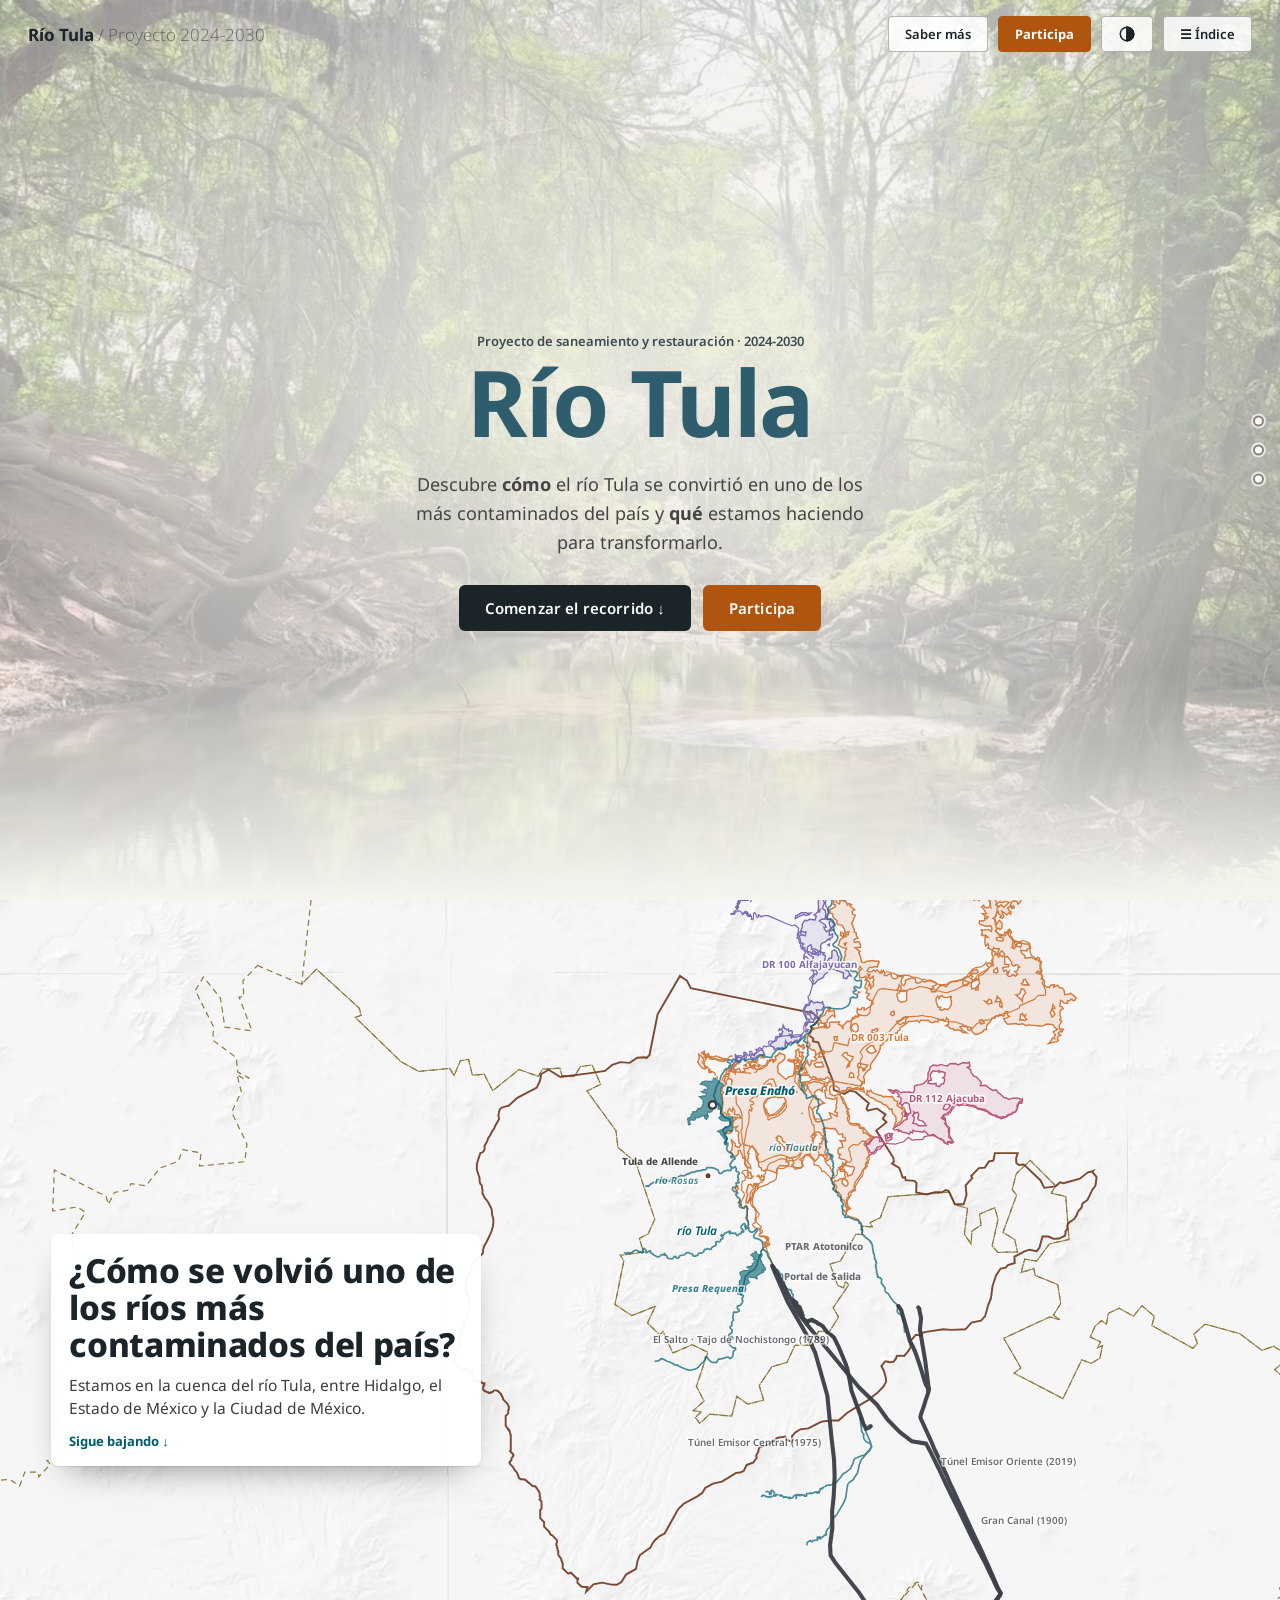
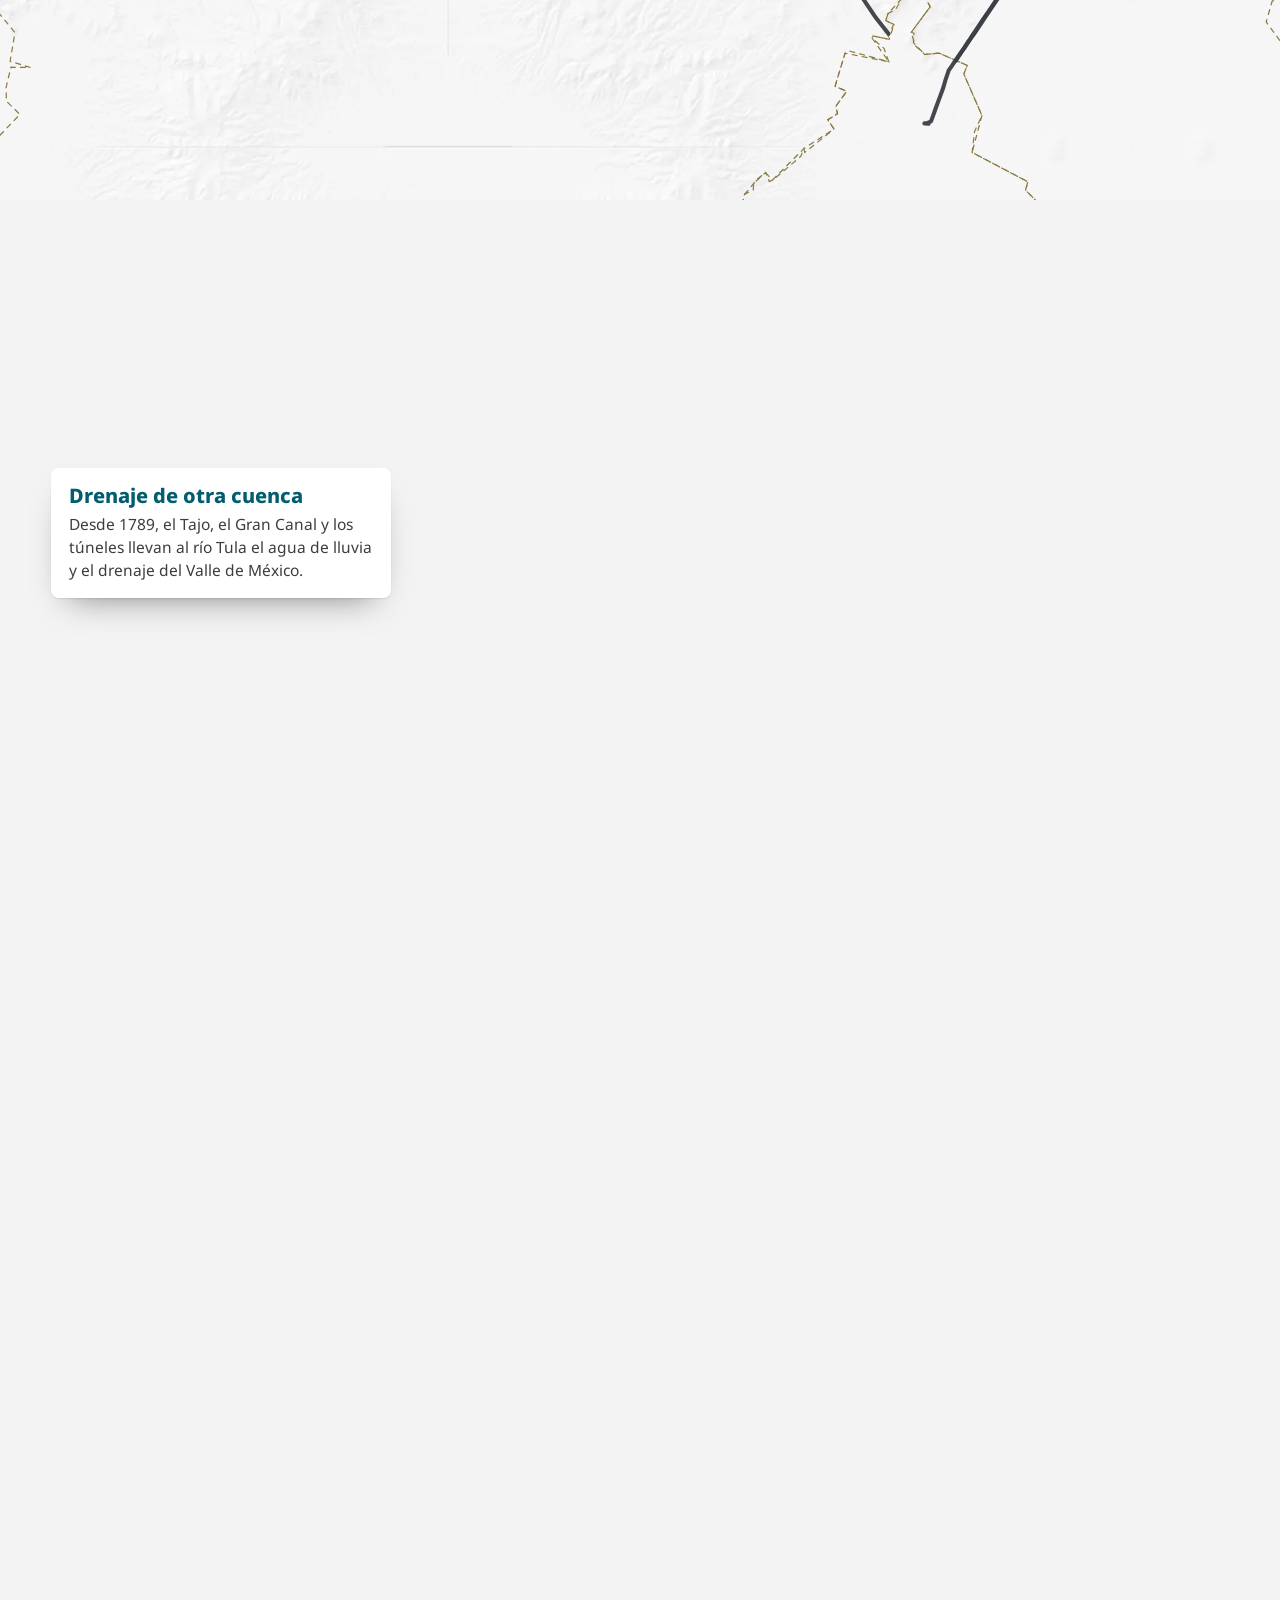
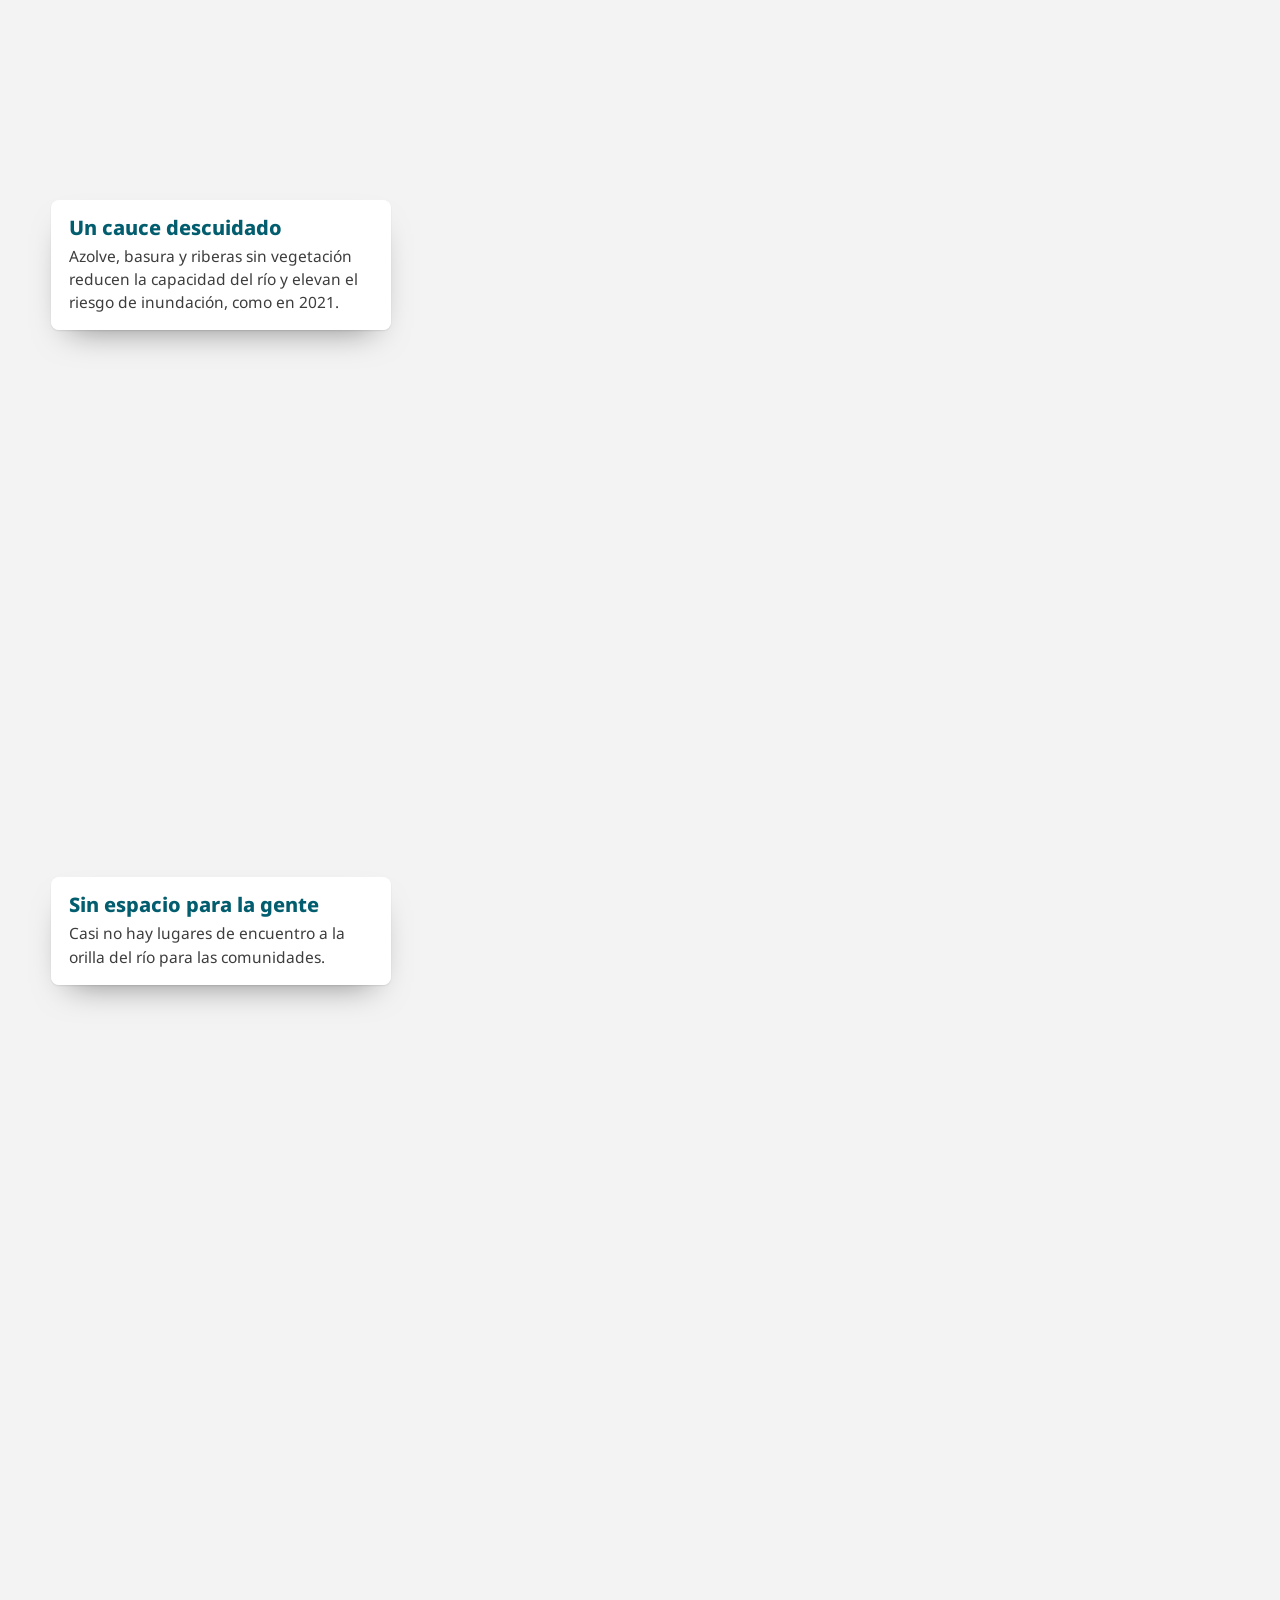
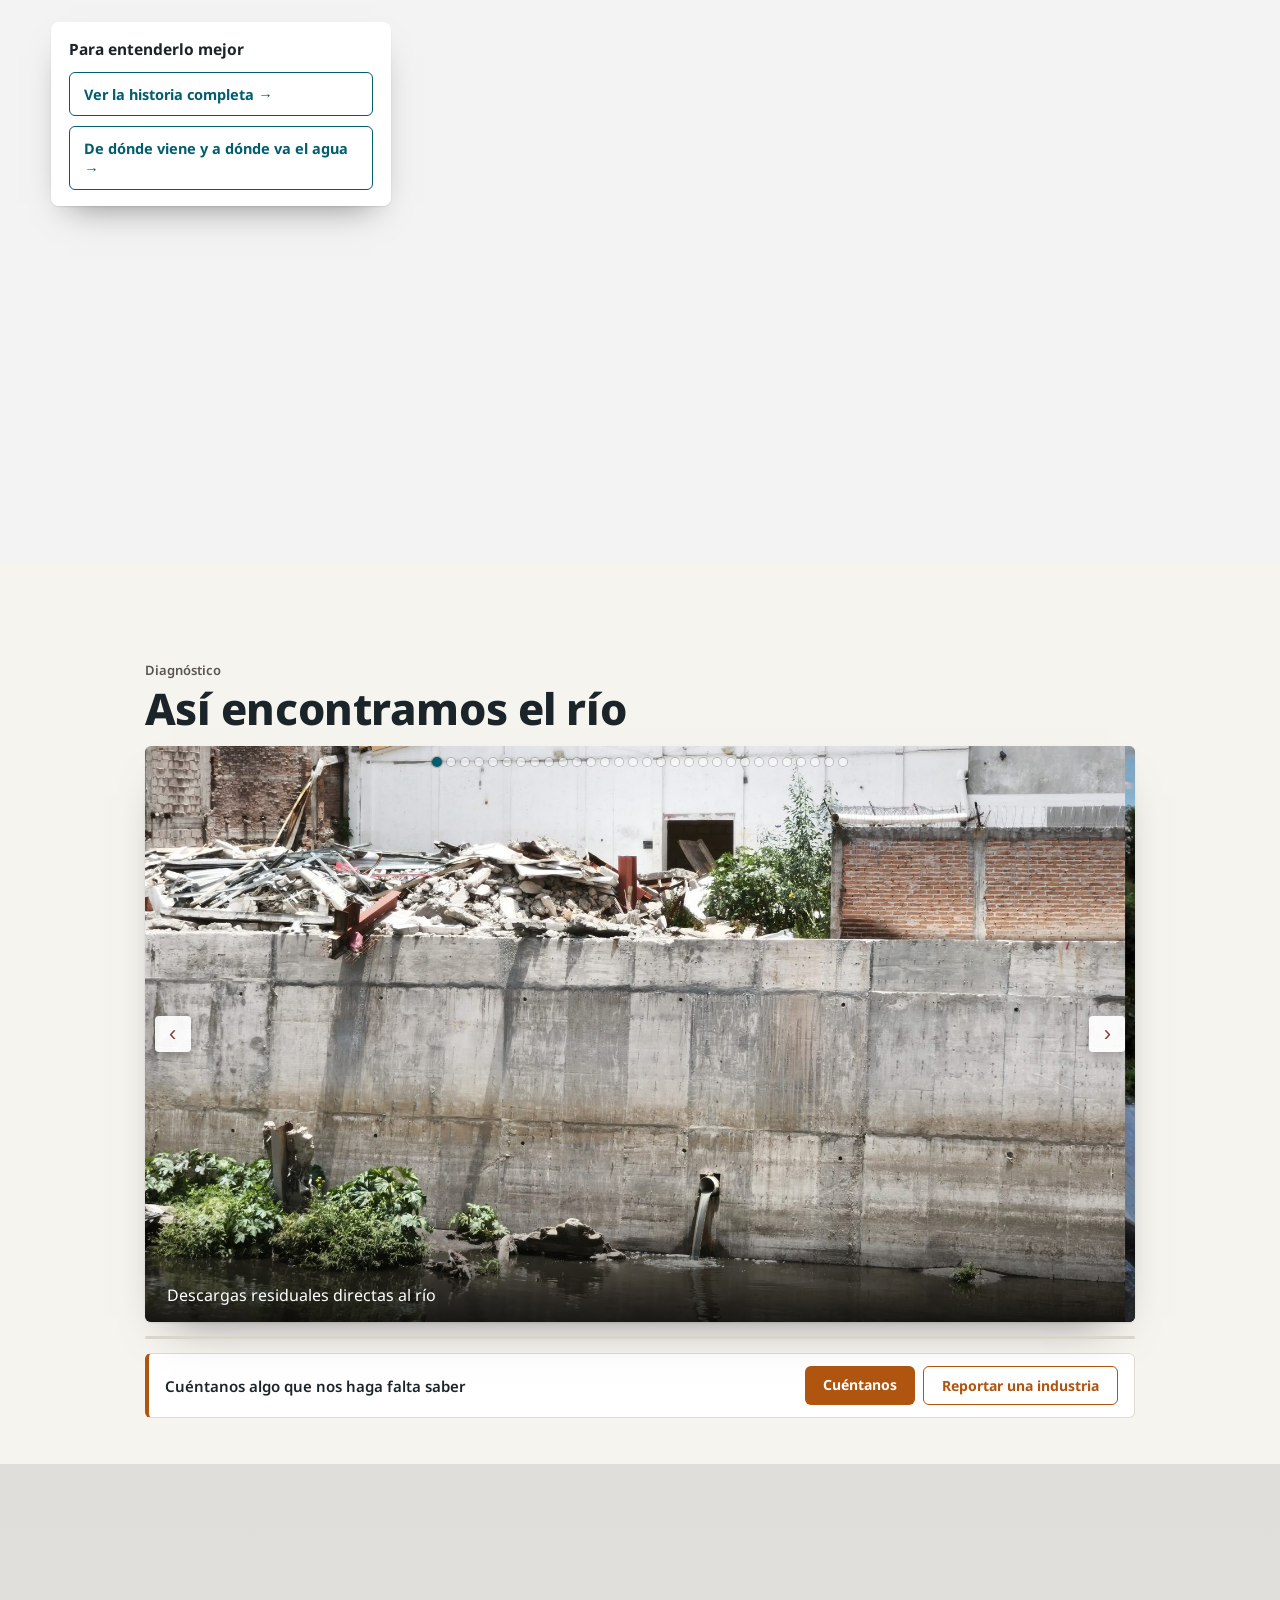
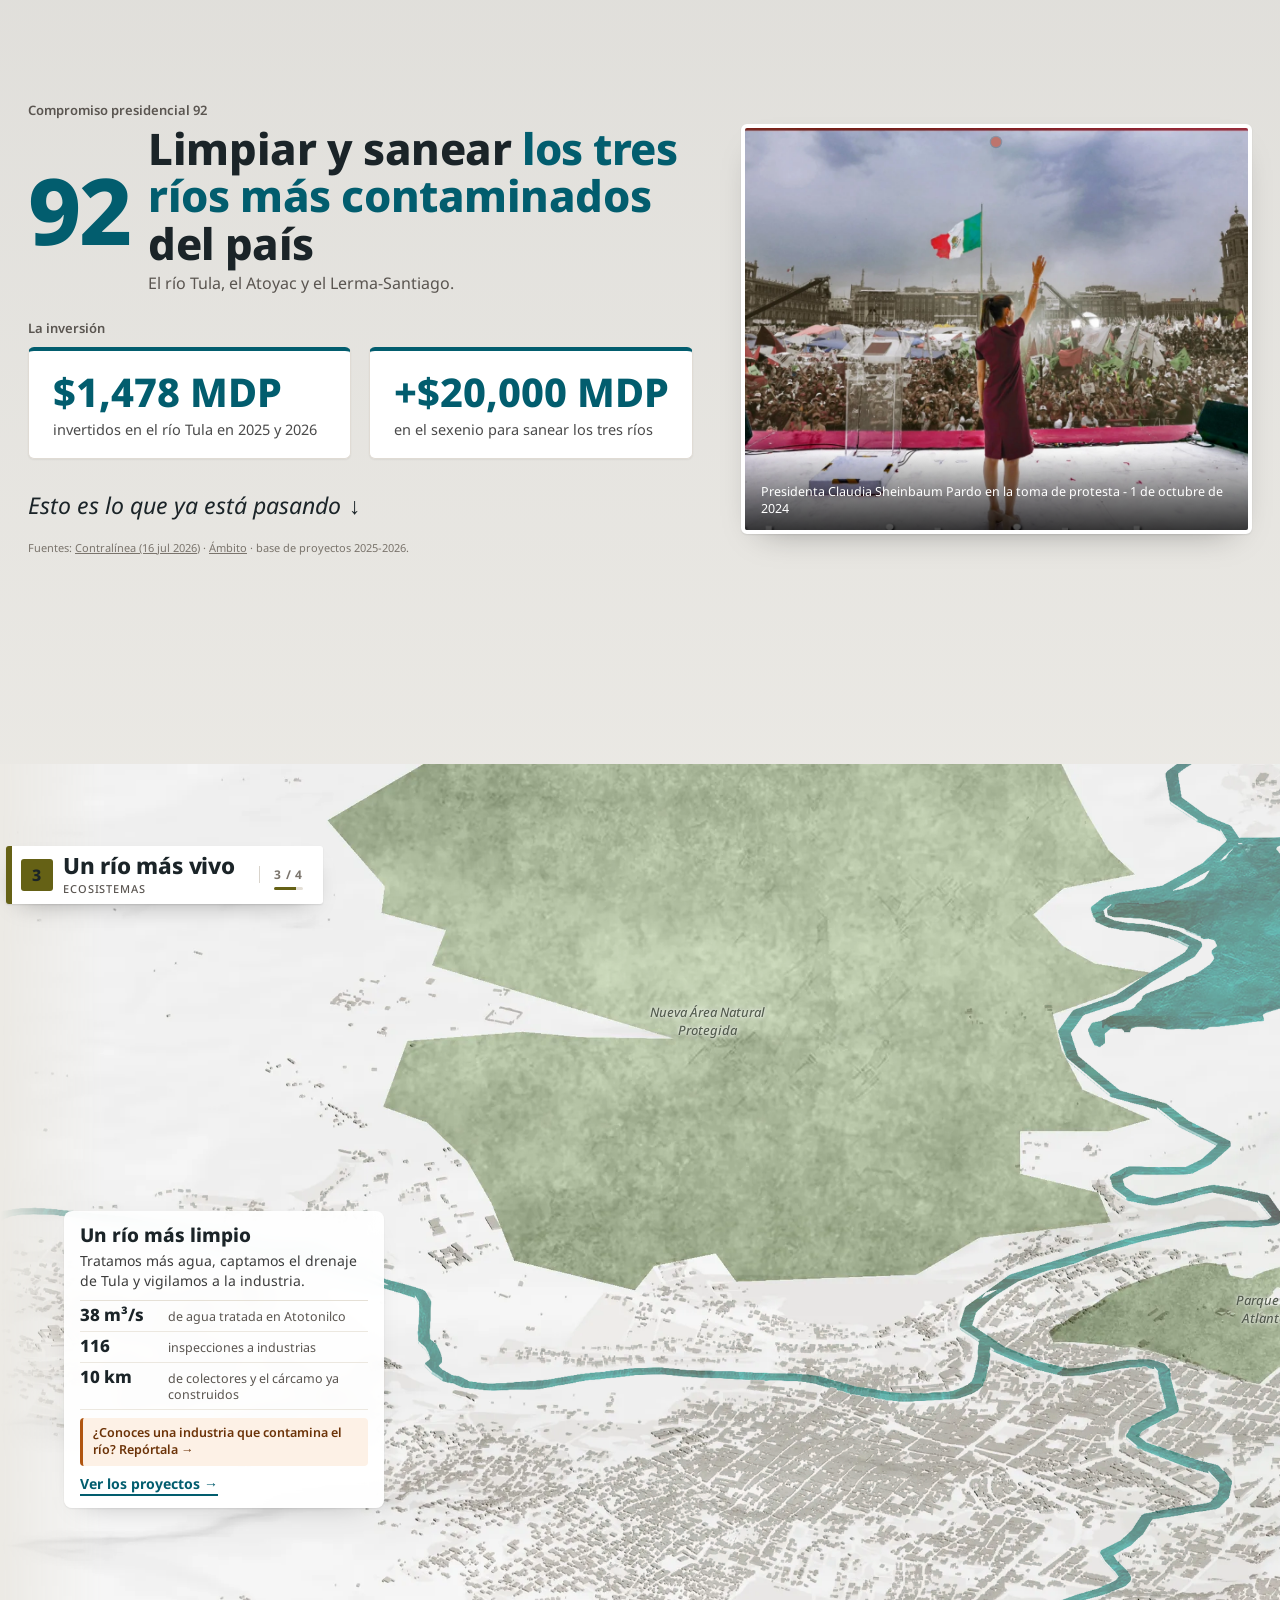
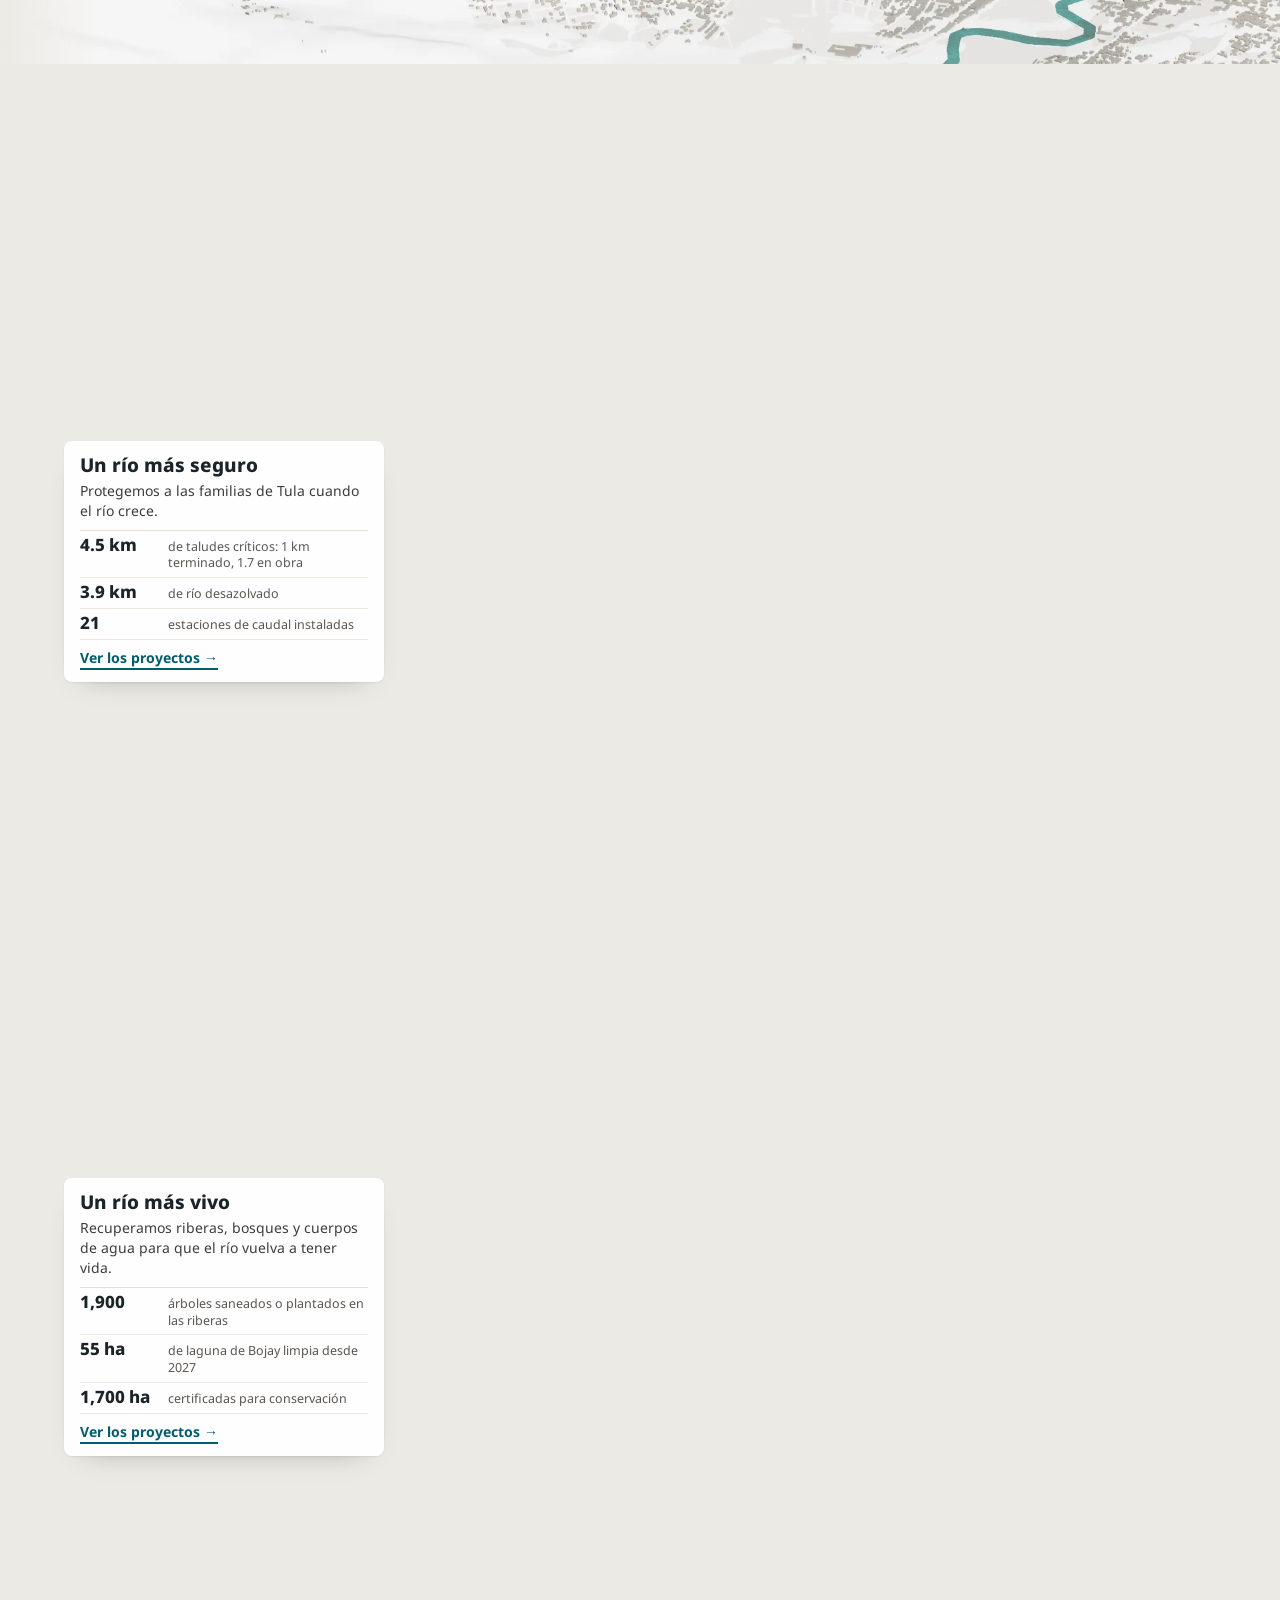
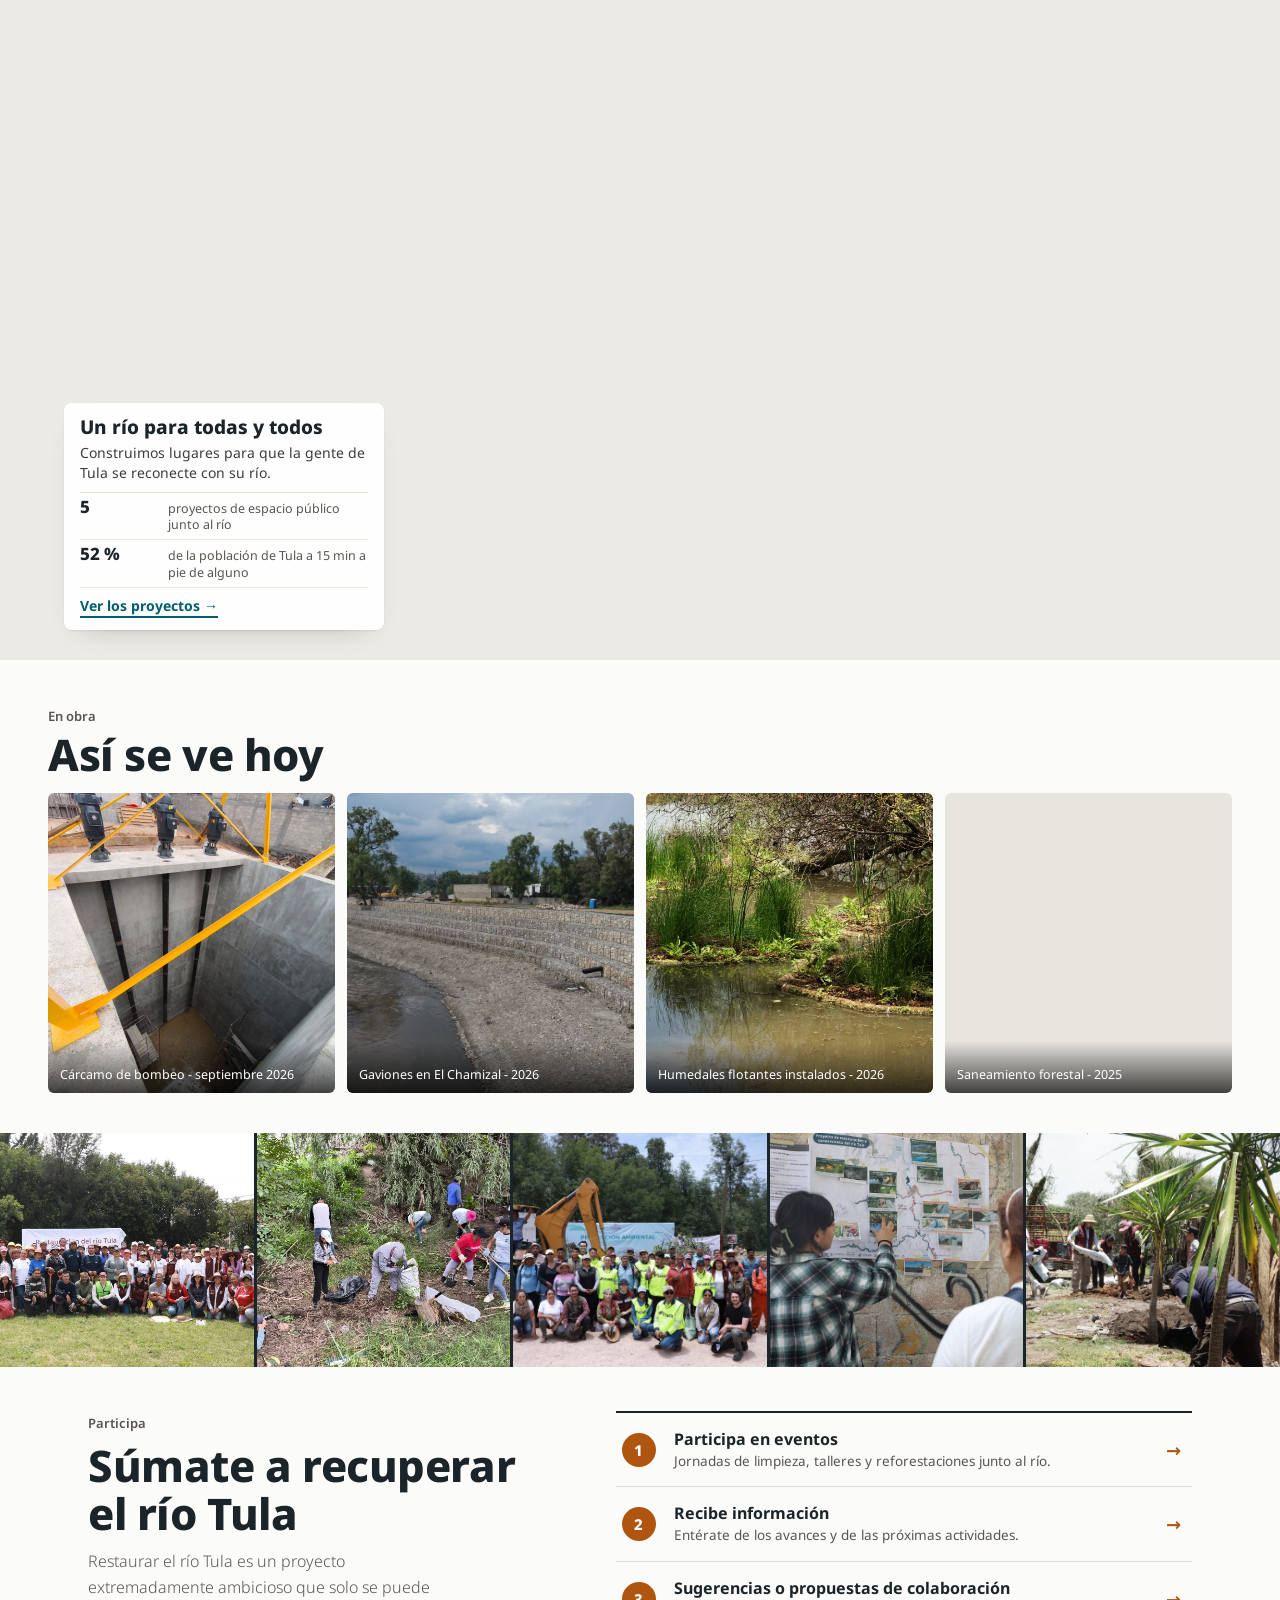
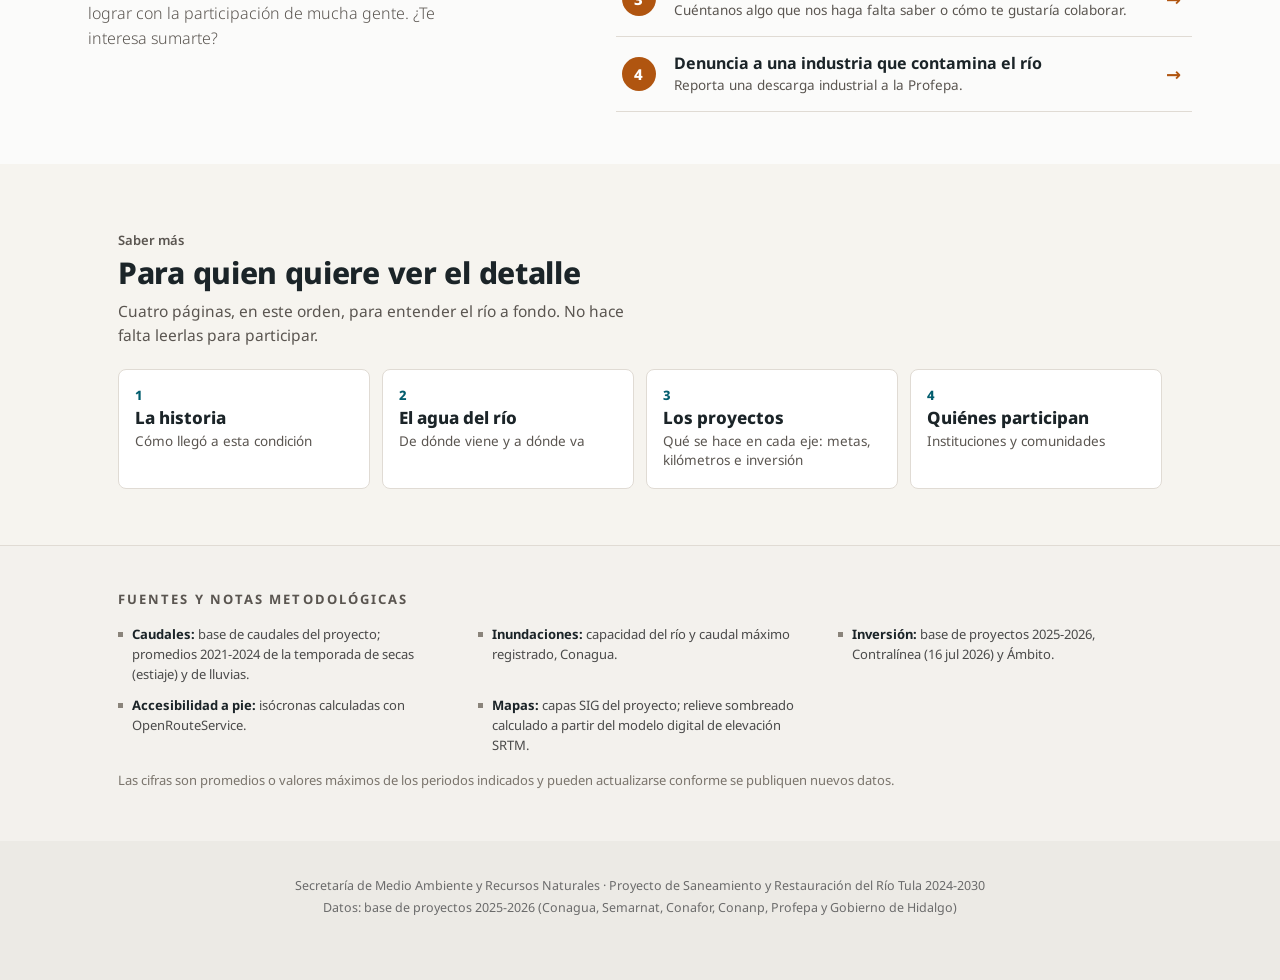
==== commit 3ff23aaf: "Reconstruye el sitio desde TEXTOS.md [automático]" ====
--- a/index.html
+++ b/index.html
@@ -65,7 +65,7 @@
 
 <section class="s-franja" id="franja" data-nav="light"><div class="fr-head"><span class="s-tag">En obra</span><h2>Así se ve hoy</h2></div><div class="burbuja franja" data-carousel aria-label="Fotos de obra"><div class="bu-track"><figure class="bu-slide" data-src="img/fotos/calidad-3/4_C%C3%A1rcamo%20de%20bombeo%20-%20septiembre%202026.jpg" data-cap="Cárcamo de bombeo - septiembre 2026"></figure><figure class="bu-slide" data-src="img/fotos/inundaciones-1/10_Gaviones%20en%20El%20Chamizal%20-%202026.jpg" data-cap="Gaviones en El Chamizal - 2026"></figure><figure class="bu-slide" data-src="img/fotos/ecosistemas-2/4_Humedales%20flotantes%20instalados%20-%202026.jpg" data-cap="Humedales flotantes instalados - 2026"></figure><figure class="bu-slide" data-src="img/fotos/ecosistemas-1/2_Saneamiento%20forestal%20-%202025.jpg" data-cap="Saneamiento forestal - 2025"></figure></div><div class="bu-dots"></div><button class="bu-btn bu-prev" type="button" aria-label="Anterior">‹</button><button class="bu-btn bu-next" type="button" aria-label="Siguiente">›</button></div></section>
 
-<section class="s-participa" id="participa" data-nav="light"><div class="pt-fotos"><figure><img src="img/fotos/participa/1_Jornada%20de%20limpieza%20en%20Chapultepec%20-%202025.jpg" alt="Jornada de limpieza en Chapultepec - 2025" loading="lazy"><figcaption>Jornada de limpieza en Chapultepec - 2025</figcaption></figure><figure><img src="img/fotos/participa/2_Jornada%20de%20limpieza%20en%20Chapultepec%20-%202025.jpg" alt="Jornada de limpieza en Chapultepec - 2025" loading="lazy"><figcaption>Jornada de limpieza en Chapultepec - 2025</figcaption></figure><figure><img src="img/fotos/participa/3_Jornada%20de%20limpieza%20en%20el%20r%C3%ADo%20Rosas%20-%202026.jpg" alt="Jornada de limpieza en el río Rosas - 2026" loading="lazy"><figcaption>Jornada de limpieza en el río Rosas - 2026</figcaption></figure><figure><img src="img/fotos/participa/4_Taller%20en%20el%20r%C3%ADo%20ROsas%20-%202026.jpg" alt="Taller en el río ROsas - 2026" loading="lazy"><figcaption>Taller en el río ROsas - 2026</figcaption></figure><figure><img src="img/fotos/participa/4_Taller%20en%20el%20r%C3%ADo%20Rosas%20-%202026.jpg" alt="Taller en el río Rosas - 2026" loading="lazy"><figcaption>Taller en el río Rosas - 2026</figcaption></figure></div><div class="pt-in"><div class="pt-t"><span class="s-tag">Participa</span><h2 class="s-title">Súmate a recuperar el río Tula</h2><p class="s-body">Restaurar el río Tula es un proyecto extremadamente ambicioso que solo se puede lograr con la participación de mucha gente. ¿Te interesa sumarte?</p></div><div class="pt-as"><a class="pt-a" href="https://forms.gle/ywk73PzvLo6HkGVFA" target="_blank" rel="noopener"><b>1</b><span><strong>Participa en eventos</strong><em>Jornadas de limpieza, talleres y reforestaciones junto al río.</em></span><i>→</i></a><a class="pt-a" href="https://forms.gle/ywk73PzvLo6HkGVFA" target="_blank" rel="noopener"><b>2</b><span><strong>Recibe información</strong><em>Entérate de los avances y de las próximas actividades.</em></span><i>→</i></a><a class="pt-a" href="https://forms.gle/ywk73PzvLo6HkGVFA" target="_blank" rel="noopener"><b>3</b><span><strong>Sugerencias o propuestas de colaboración</strong><em>Cuéntanos algo que nos haga falta saber o cómo te gustaría colaborar.</em></span><i>→</i></a><a class="pt-a" href="https://www.profepa.gob.mx/innovaportal/v/1156/1/mx/haz_tu_denuncia.html" target="_blank" rel="noopener"><b>4</b><span><strong>Denuncia a una industria que contamina el río</strong><em>Reporta una descarga industrial a la Profepa.</em></span><i>→</i></a></div></div></section>
+<section class="s-participa" id="participa" data-nav="light"><div class="pt-fotos"><figure><img src="img/fotos/participa/1_Jornada%20de%20limpieza%20en%20Chapultepec%20-%202025.jpg" alt="Jornada de limpieza en Chapultepec - 2025" loading="lazy"><figcaption>Jornada de limpieza en Chapultepec - 2025</figcaption></figure><figure><img src="img/fotos/participa/2_Jornada%20de%20limpieza%20en%20Chapultepec%20-%202025.jpg" alt="Jornada de limpieza en Chapultepec - 2025" loading="lazy"><figcaption>Jornada de limpieza en Chapultepec - 2025</figcaption></figure><figure><img src="img/fotos/participa/3_Jornada%20de%20limpieza%20en%20el%20r%C3%ADo%20Rosas%20-%202026.jpg" alt="Jornada de limpieza en el río Rosas - 2026" loading="lazy"><figcaption>Jornada de limpieza en el río Rosas - 2026</figcaption></figure><figure><img src="img/fotos/participa/4_Taller%20en%20el%20r%C3%ADo%20Rosas%20-%202026.jpg" alt="Taller en el río Rosas - 2026" loading="lazy"><figcaption>Taller en el río Rosas - 2026</figcaption></figure><figure><img src="img/fotos/participa/5_Reforestaci%C3%B3n%20en%20Bojay%20-%202026.jpg" alt="Reforestación en Bojay - 2026" loading="lazy"><figcaption>Reforestación en Bojay - 2026</figcaption></figure></div><div class="pt-in"><div class="pt-t"><span class="s-tag">Participa</span><h2 class="s-title">Súmate a recuperar el río Tula</h2><p class="s-body">Restaurar el río Tula es un proyecto extremadamente ambicioso que solo se puede lograr con la participación de mucha gente. ¿Te interesa sumarte?</p></div><div class="pt-as"><a class="pt-a" href="https://forms.gle/ywk73PzvLo6HkGVFA" target="_blank" rel="noopener"><b>1</b><span><strong>Participa en eventos</strong><em>Jornadas de limpieza, talleres y reforestaciones junto al río.</em></span><i>→</i></a><a class="pt-a" href="https://forms.gle/ywk73PzvLo6HkGVFA" target="_blank" rel="noopener"><b>2</b><span><strong>Recibe información</strong><em>Entérate de los avances y de las próximas actividades.</em></span><i>→</i></a><a class="pt-a" href="https://forms.gle/ywk73PzvLo6HkGVFA" target="_blank" rel="noopener"><b>3</b><span><strong>Sugerencias o propuestas de colaboración</strong><em>Cuéntanos algo que nos haga falta saber o cómo te gustaría colaborar.</em></span><i>→</i></a><a class="pt-a" href="https://www.profepa.gob.mx/innovaportal/v/1156/1/mx/haz_tu_denuncia.html" target="_blank" rel="noopener"><b>4</b><span><strong>Denuncia a una industria que contamina el río</strong><em>Reporta una descarga industrial a la Profepa.</em></span><i>→</i></a></div></div></section>
 
 <section class="s-prof" id="profundiza" data-nav="light"><div class="sp-in"><span class="s-tag">Saber más</span><h2>Para quien quiere ver el detalle</h2><p>Cuatro páginas, en este orden, para entender el río a fondo. No hace falta leerlas para participar.</p><div class="sn-row"><a class="sn-c" href="historia.html"><span class="sn-n">1</span><b>La historia</b><small>Cómo llegó a esta condición</small></a><a class="sn-c" href="agua.html"><span class="sn-n">2</span><b>El agua del río</b><small>De dónde viene y a dónde va</small></a><a class="sn-c" href="proyecto.html"><span class="sn-n">3</span><b>Los proyectos</b><small>Qué se hace en cada eje: metas, kilómetros e inversión</small></a><a class="sn-c" href="actores.html"><span class="sn-n">4</span><b>Quiénes participan</b><small>Instituciones y comunidades</small></a></div></div></section>
 
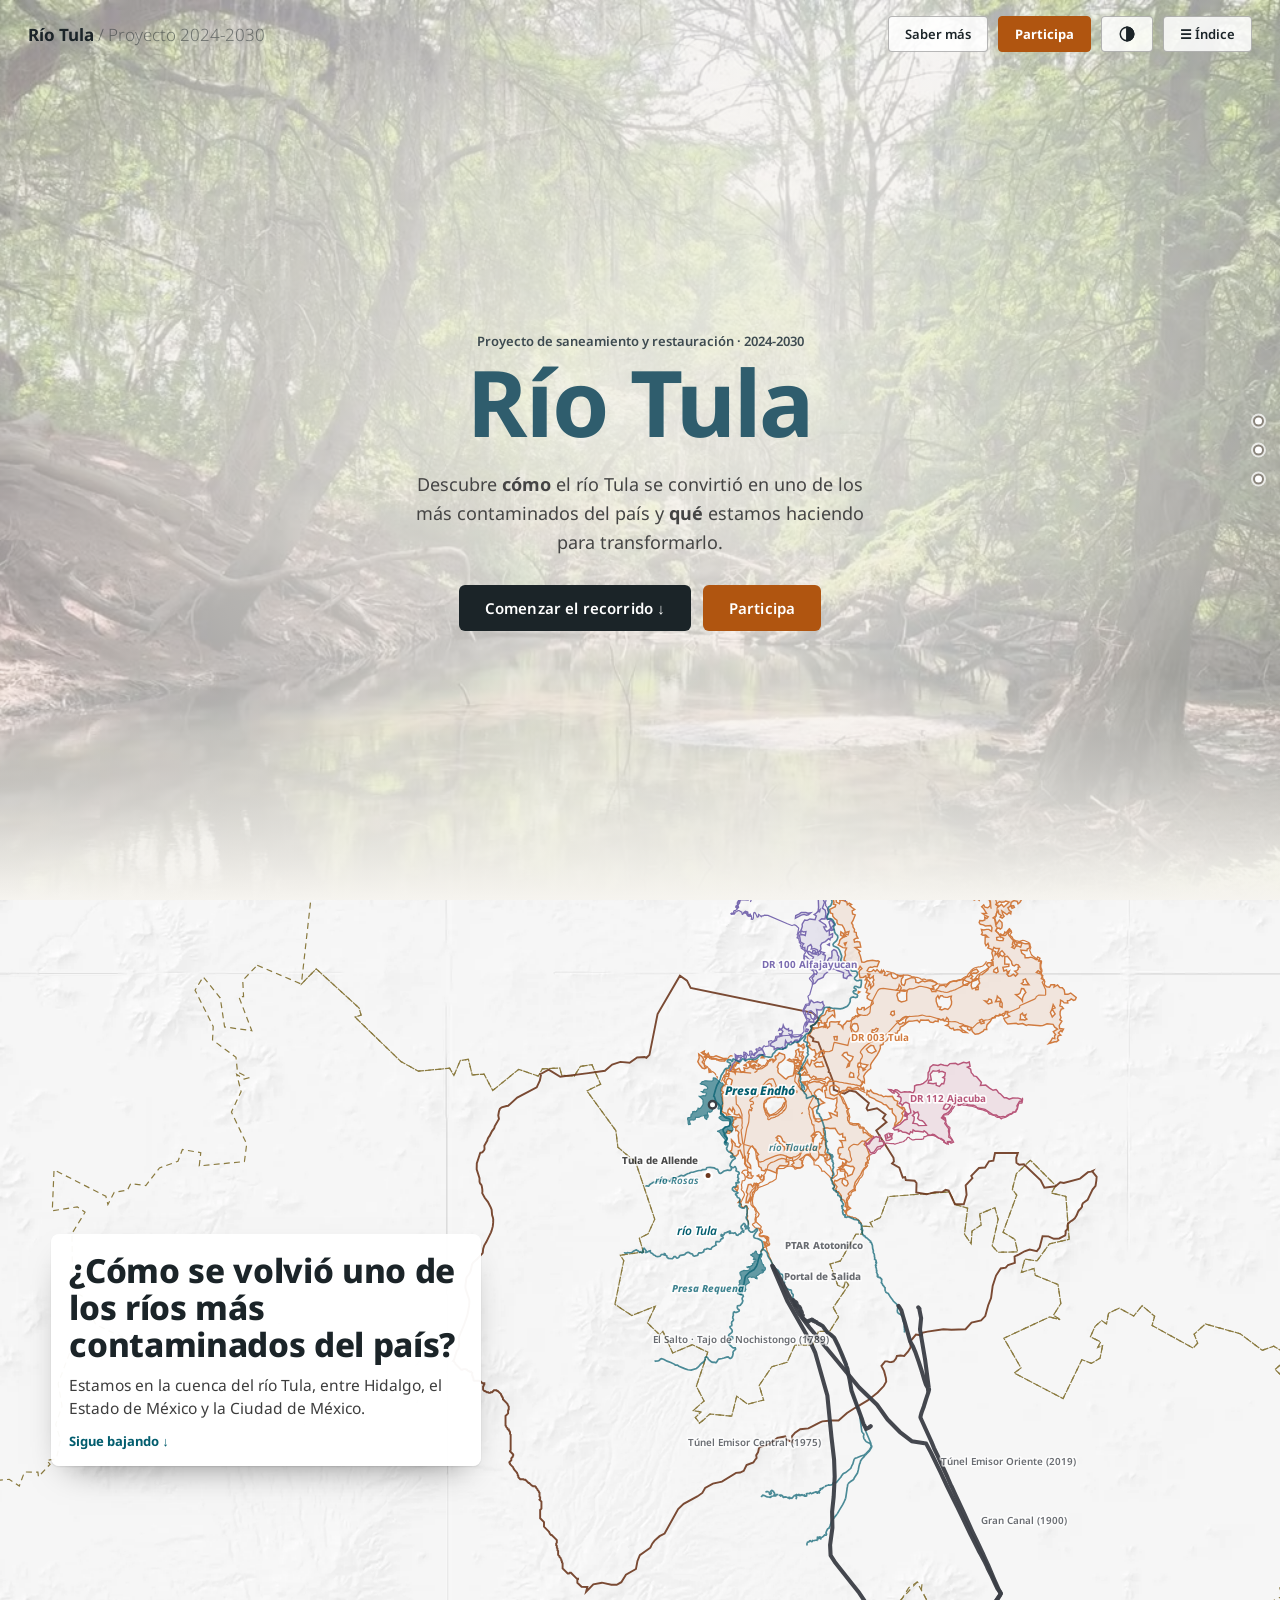
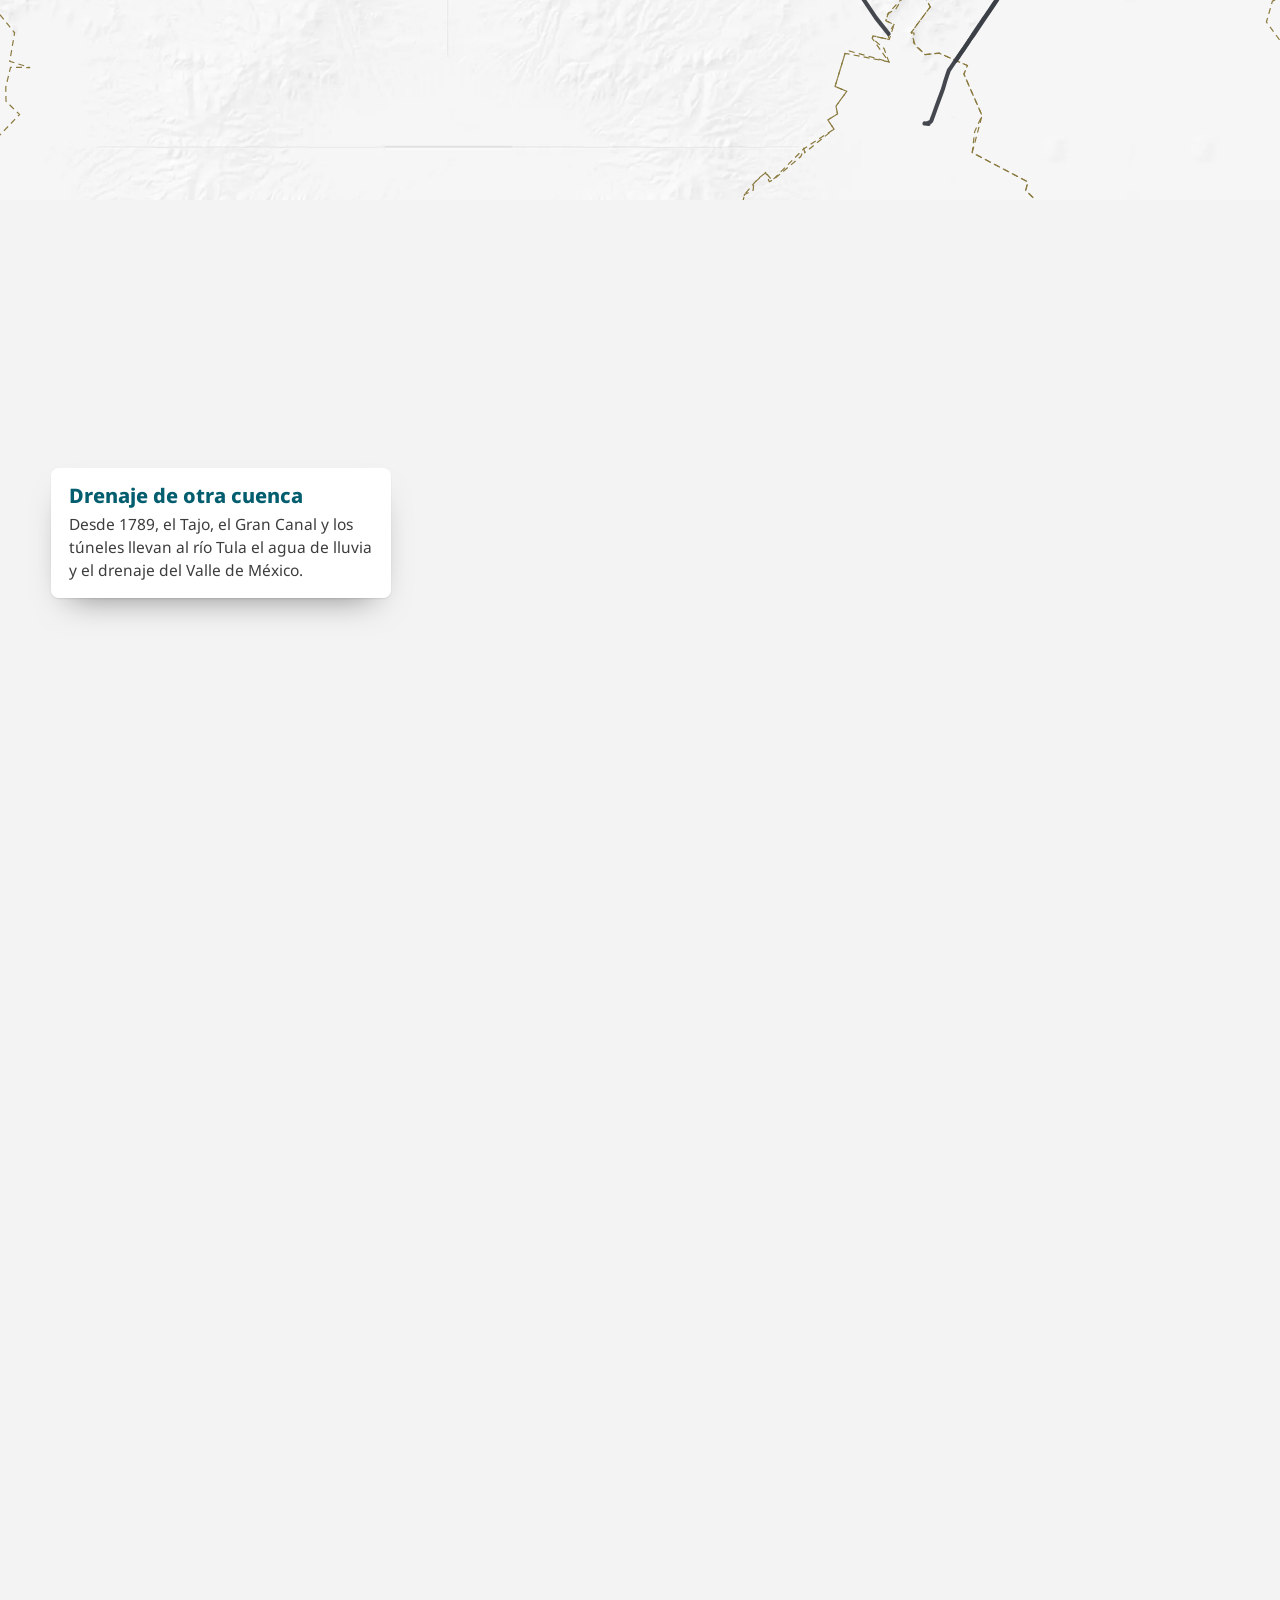
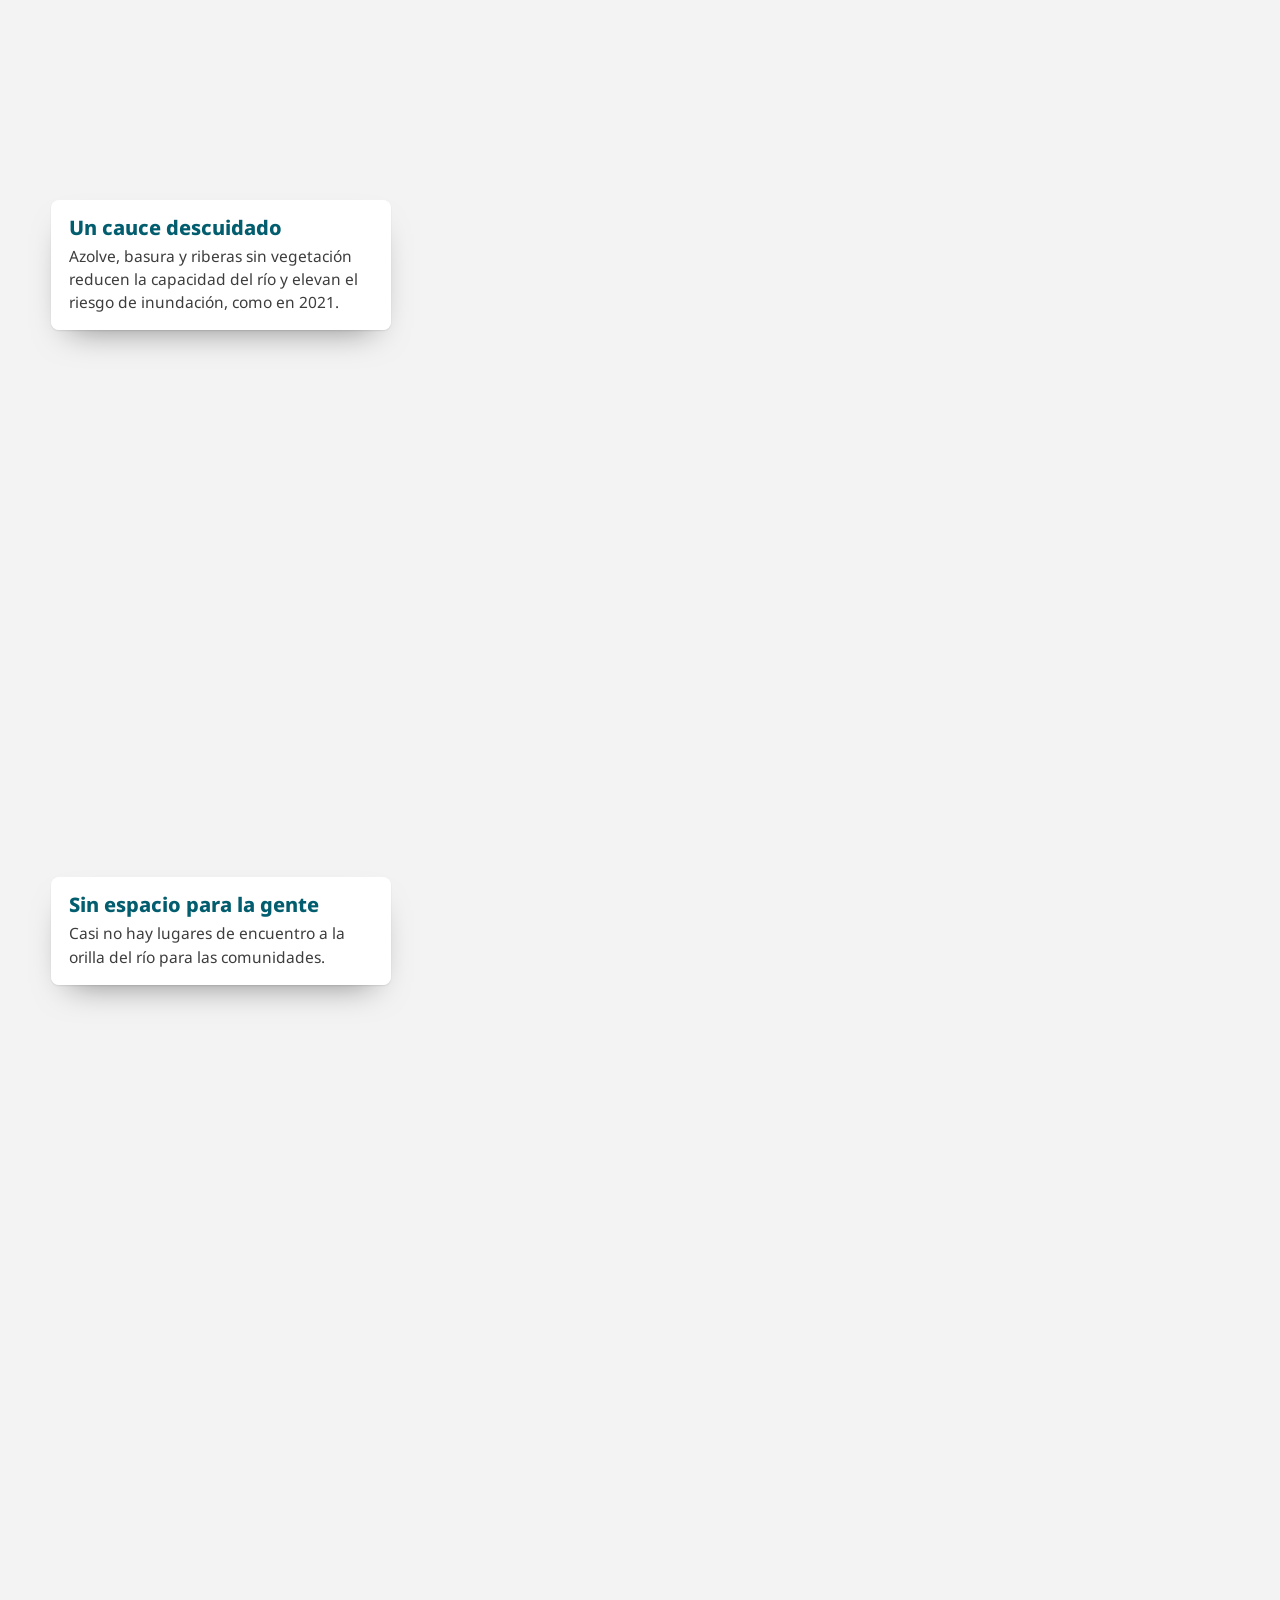
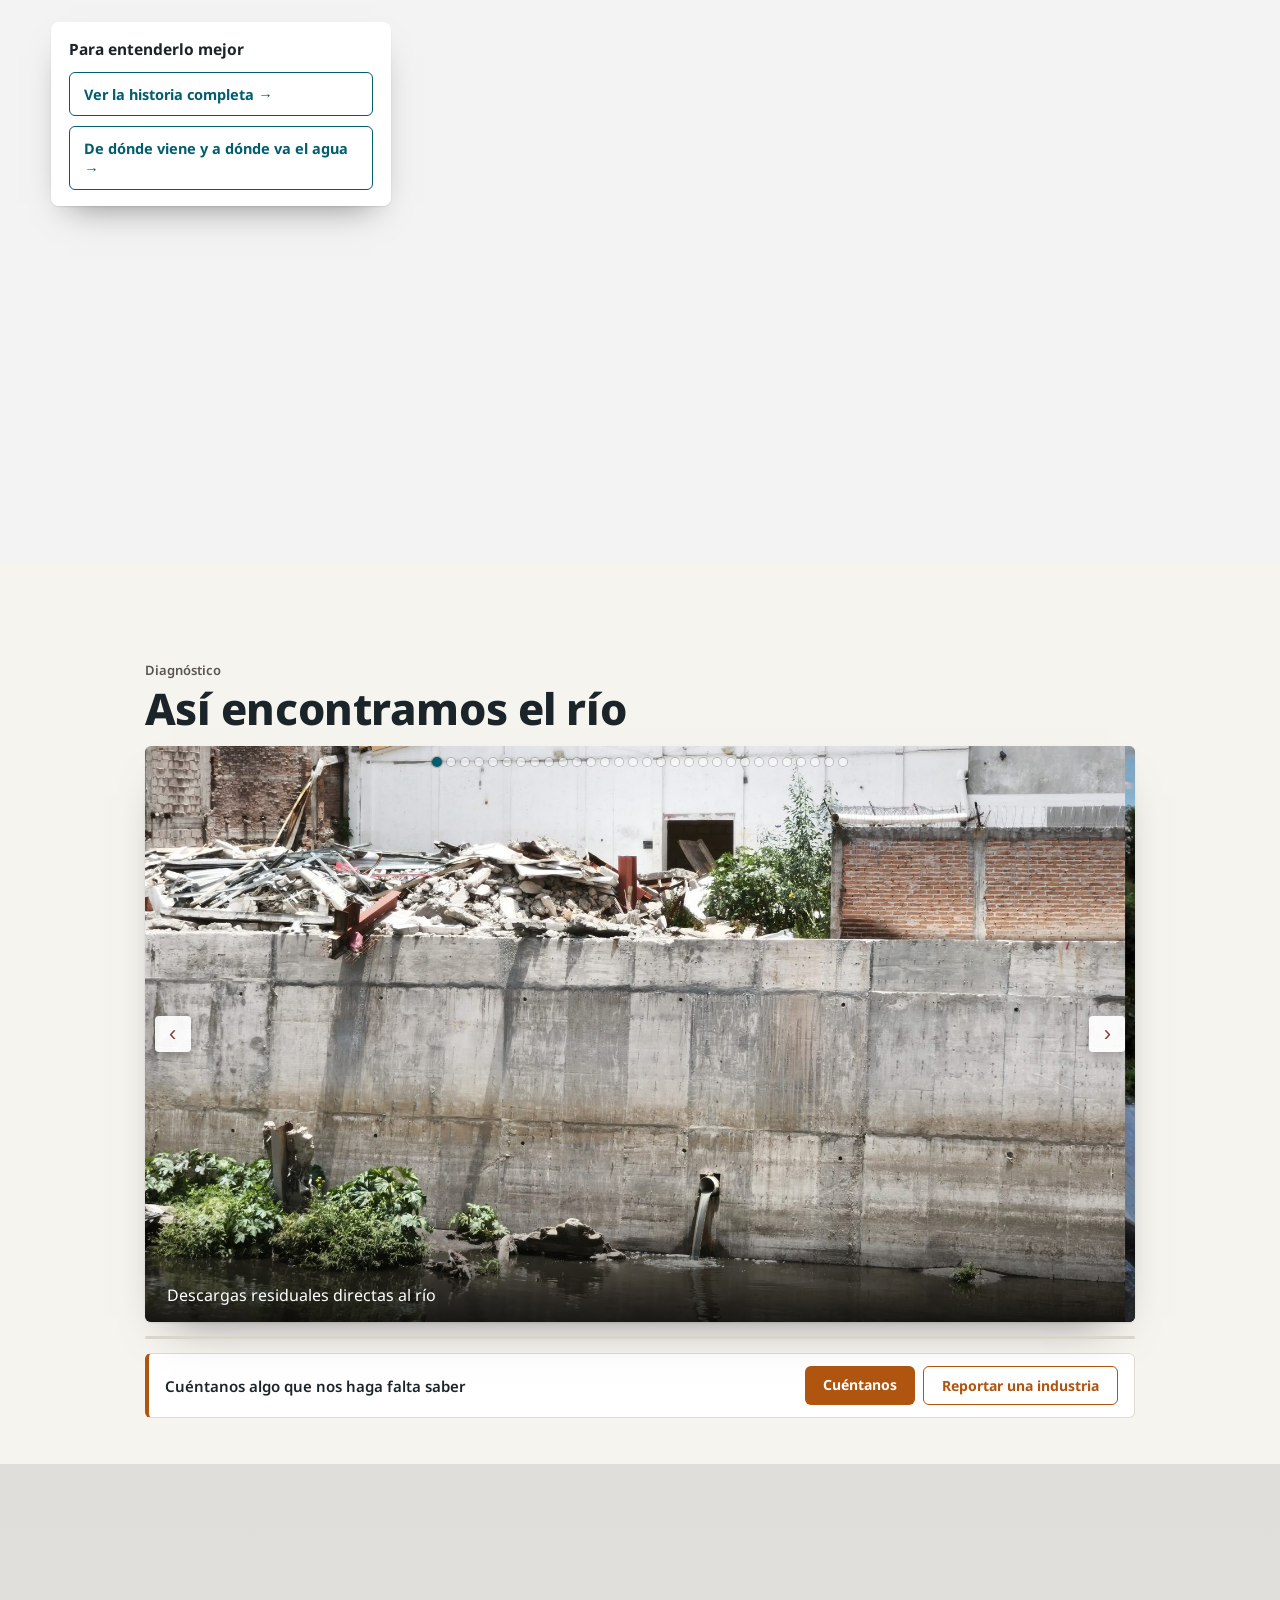
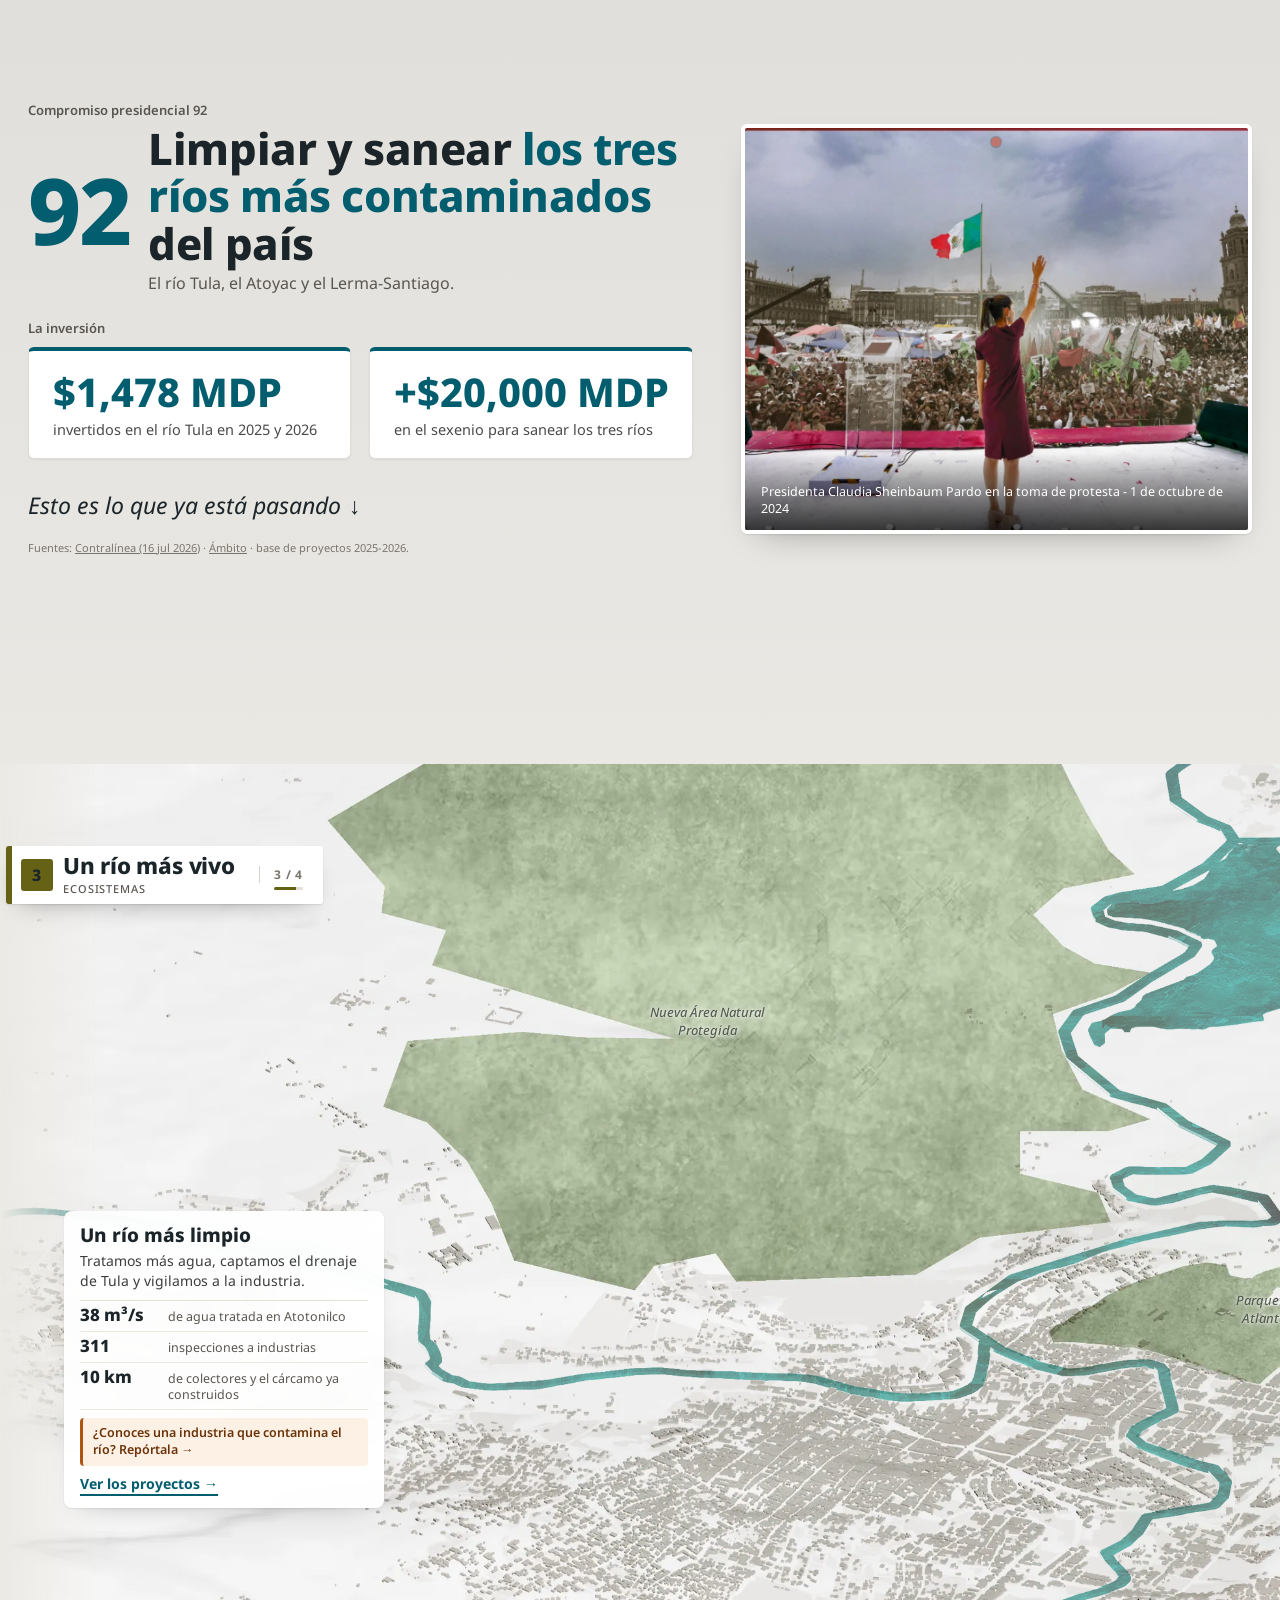
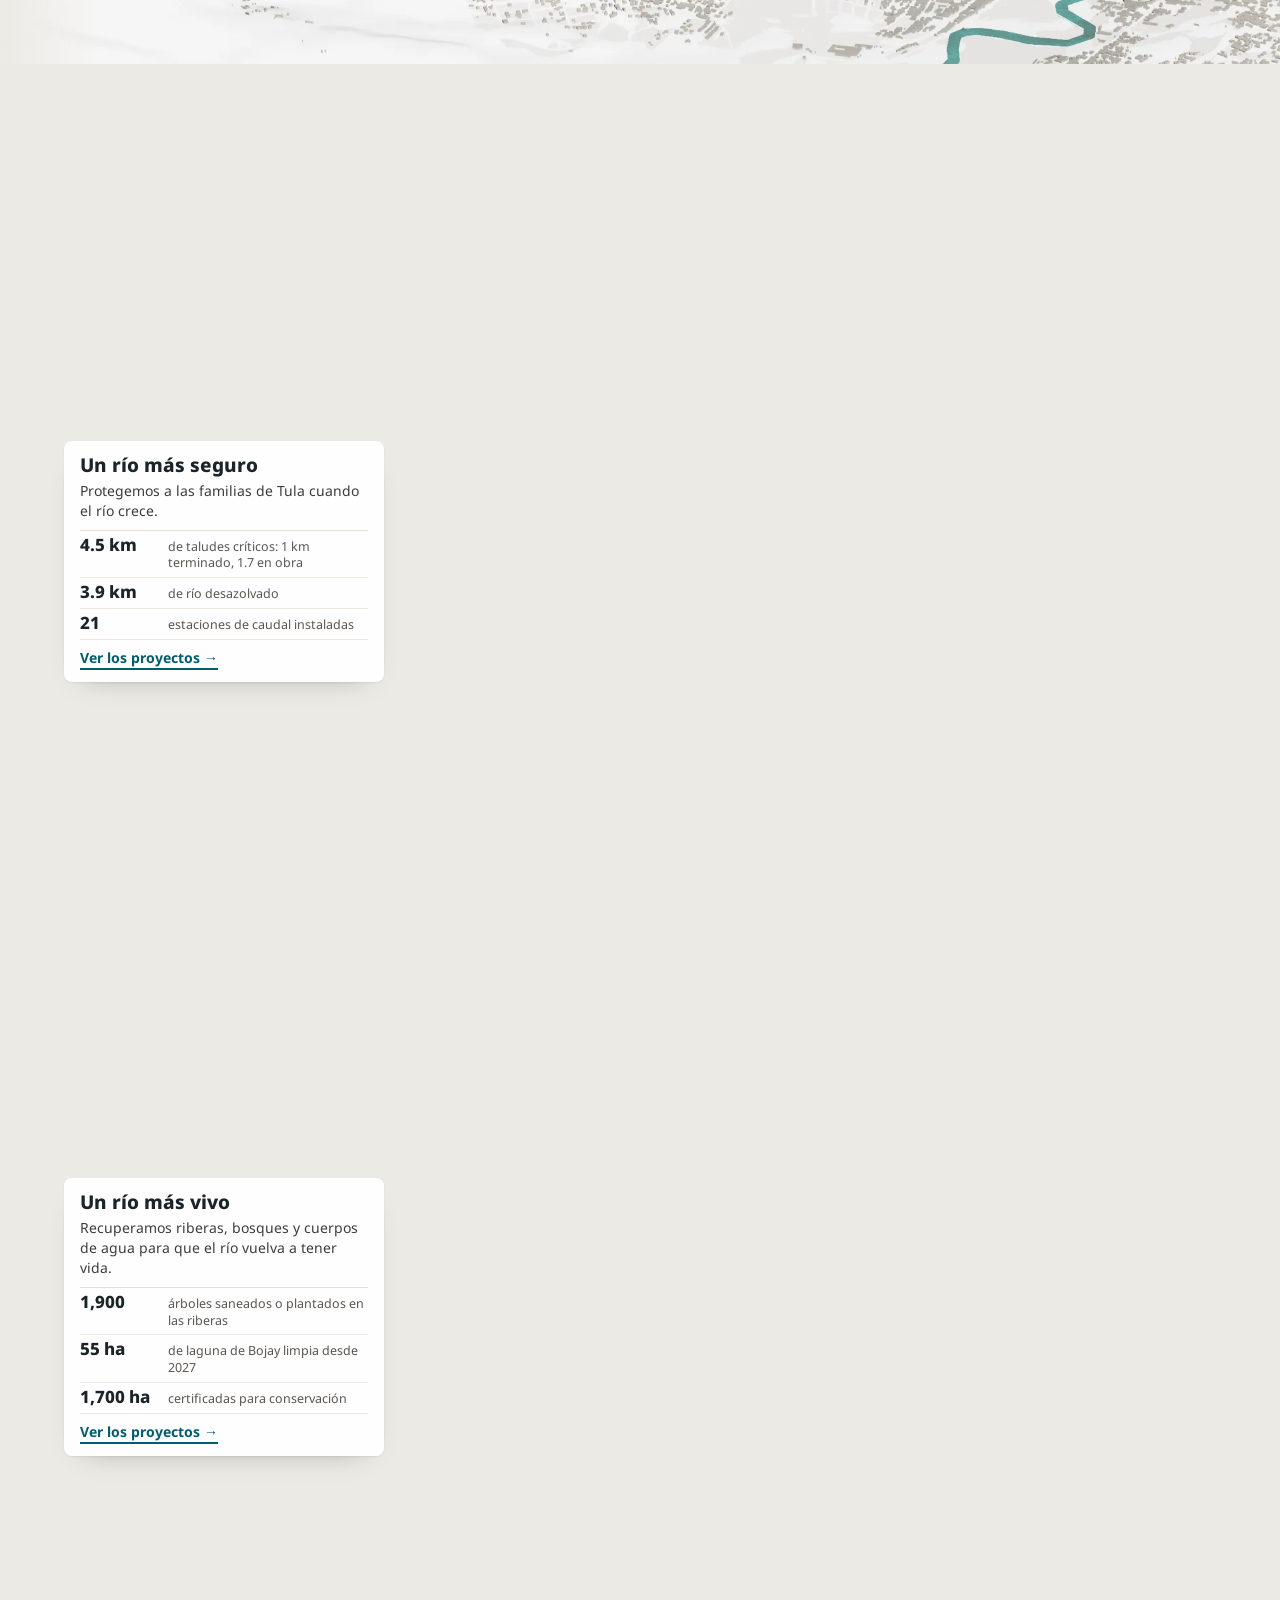
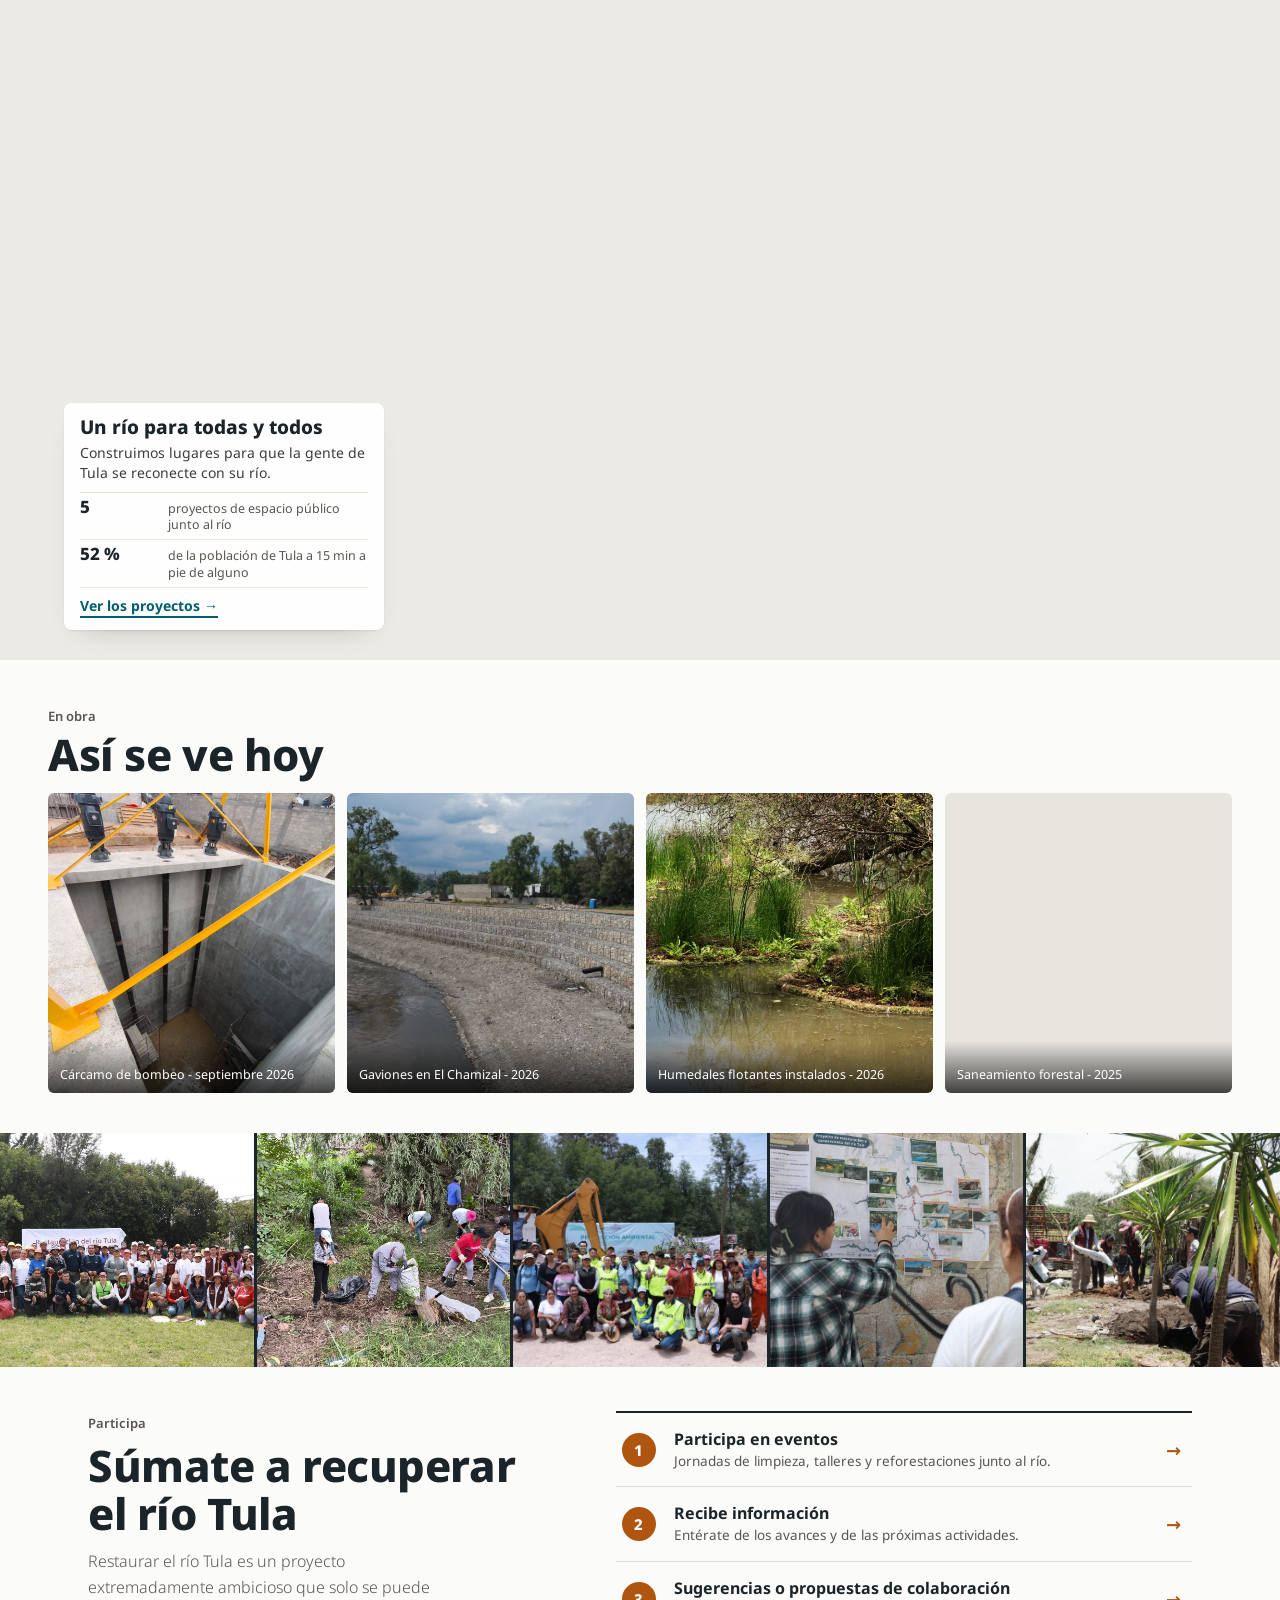
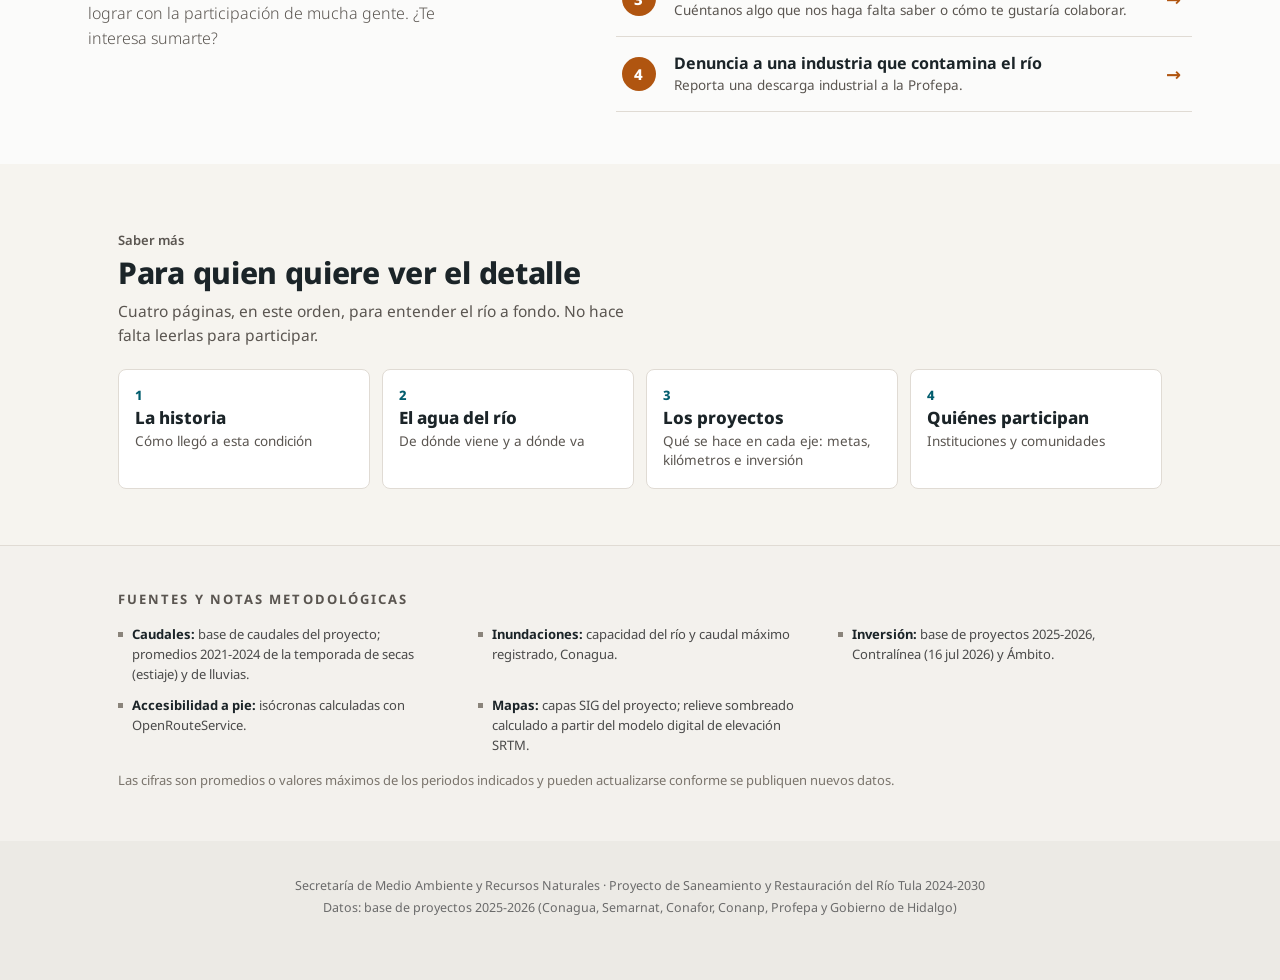
==== commit 11e76837: "Actualiza el número de inspecciones [automático]" ====
--- a/index.html
+++ b/index.html
@@ -57,11 +57,11 @@
 
 <section class="s-prob" id="problema" data-nav="light"><div class="pb-stage"><svg class="omap omap-all wide" id="pmap" viewBox="-640 -805 1792 2178" preserveAspectRatio="xMidYMid slice" role="img" aria-label="Mapa de Hidalgo, el Estado de México y la Ciudad de México con la cuenca del río Tula" data-wide="-640 -805 1152 1373" data-basin="4 3 526 502" data-mid="-6 -7 566 619"><image class="hillshade" href="img/mapa/hillshade.webp" x="-628.9" y="-628.9" width="1809.4" height="1886.6" preserveAspectRatio="none"/><path class="o-est" d="M-154.88,-5.90 L-119.11,9.39 L-107.06,-2.96 L-72.27,28.79 L-70.71,34.52 L-75.58,36.15 L-38.46,72.13 L-24.26,79.98 L1.08,77.60 L4.54,83.46 L9.72,71.37 L16.29,70.30 L19.40,83.07 L28.97,82.29 L35.98,95.65 L57.13,78.48 L72.94,83.99 L76.25,78.15 L90.35,77.35 L91.94,83.30 L101.99,84.11 L107.15,76.04 L116.45,74.77 L123.48,90.48 L112.39,95.93 L135.82,128.15 L137.47,141.66 L151.88,153.74 L167.33,199.93 L161.98,211.82 L154.85,215.42 L158.15,226.56 L139.43,229.16 L142.23,233.57 L135.08,268.99 L148.73,278.08 L167.77,270.55 L161.42,284.06 L171.47,293.76 L173.95,290.80 L181.92,308.42 L197.76,301.71 L210.33,307.76 L201.10,335.44 L207.33,347.38 L198.60,355.07 L204.83,356.29 L200.25,360.70 L203.95,365.53 L212.02,357.90 L229.75,359.65 L233.81,343.42 L242.70,349.87 L255.62,346.58 L252.02,334.73 L262.25,319.60 L274.66,315.89 L280.98,302.13 L295.61,301.99 L300.07,290.86 L309.01,291.03 L316.39,279.26 L312.01,271.65 L324.50,253.32 L322.05,249.77 L320.47,255.62 L315.68,253.49 L309.45,236.35 L317.86,233.81 L330.45,212.09 L335.70,212.10 L335.13,205.53 L343.86,206.13 L341.97,202.57 L350.22,198.67 L356.54,181.65 L406.27,177.87 L411.11,188.08 L420.96,191.04 L418.42,212.04 L423.84,219.95 L424.58,209.59 L431.96,204.73 L430.75,195.71 L443.05,190.57 L445.71,200.07 L440.89,221.56 L445.55,226.75 L461.56,226.47 L459.23,216.24 L449.70,210.60 L460.78,180.44 L457.22,175.74 L460.52,162.99 L471.85,152.16 L492.44,172.79 L488.85,178.78 L500.62,181.49 L503.30,216.30 L487.33,219.96 L477.16,233.82 L467.34,232.26 L464.51,243.10 L474.77,239.87 L475.81,245.41 L494.21,252.91 L496.52,268.35 L490.59,277.76 L495.97,281.42 L487.49,279.18 L450.35,296.43 L464.26,320.53 L458.78,324.68 L498.37,345.37 L513.61,313.89 L521.31,316.81 L528.32,312.63 L530.39,302.44 L526.43,304.01 L528.87,299.39 L520.51,295.30 L524.36,286.82 L529.60,282.10 L533.58,284.96 L535.19,276.25 L543.85,272.06 L555.60,278.48 L562.44,270.06 L572.57,278.67 L570.48,286.09 L603.75,304.45 L607.46,300.51 L604.59,293.18 L613.66,284.93 L641.85,292.78 L659.80,306.25 L669.12,302.91 L678.49,308.55 L687.12,299.70 L687.69,306.30 L670.16,321.83 L685.00,335.42 L685.71,321.60 L695.22,319.68 L709.49,336.25 L710.27,344.30 L720.64,349.22 L719.50,355.49 L728.37,354.61 L728.78,363.42 L738.87,369.36 L731.28,398.70 L725.97,395.54 L714.38,400.78 L720.56,419.34 L709.71,437.58 L723.51,444.68 L707.08,453.59 L691.64,443.96 L689.18,446.54 L687.63,470.66 L694.91,481.46 L689.24,489.84 L681.54,490.00 L681.47,497.45 L674.03,498.93 L676.30,505.42 L668.02,509.69 L663.19,526.49 L696.01,571.09 L700.93,585.12 L695.34,590.81 L713.54,610.08 L712.01,613.88 L703.04,607.66 L696.23,609.50 L694.45,630.43 L699.48,651.68 L711.42,662.11 L707.06,667.09 L696.07,667.30 L694.13,686.68 L718.78,734.85 L707.85,748.56 L705.57,787.33 L713.61,814.50 L711.16,811.94 L710.01,830.02 L720.39,834.23 L715.58,847.88 L720.16,855.95 L711.01,864.56 L721.85,872.49 L716.64,877.34 L717.56,888.88 L724.36,895.01 L717.96,907.95 L693.90,917.73 L660.06,961.32 L610.73,961.48 L606.66,966.93 L589.70,961.25 L583.12,951.60 L576.66,956.31 L560.51,945.80 L561.98,938.74 L553.30,927.30 L550.51,912.99 L552.58,902.21 L530.44,892.81 L522.08,874.42 L502.42,870.35 L493.23,877.14 L478.72,866.96 L487.80,858.75 L492.35,845.50 L493.41,832.48 L487.29,817.03 L495.37,812.96 L486.66,802.24 L496.90,799.21 L486.43,784.04 L485.86,769.06 L503.61,765.43 L505.14,759.94 L485.82,753.49 L487.59,740.74 L480.39,738.45 L493.10,688.03 L468.07,662.92 L469.86,656.12 L424.68,632.31 L432.66,602.34 L417.98,568.73 L420.80,561.76 L397.93,551.79 L386.33,552.91 L378.50,545.61 L375.32,534.90 L390.66,514.20 L380.03,494.14 L356.57,519.59 L354.65,525.41 L361.34,528.59 L357.43,540.64 L344.33,537.79 L343.63,539.73 L357.15,558.79 L321.64,551.88 L313.52,578.73 L323.03,582.69 L314.28,594.69 L315.53,600.99 L307.68,605.83 L312.65,613.34 L288.20,629.26 L262.59,654.88 L257.21,648.58 L250.65,653.88 L240.11,666.34 L236.42,682.52 L220.84,699.69 L225.35,706.77 L215.12,720.47 L232.70,727.75 L230.49,746.86 L248.92,755.47 L273.85,825.63 L262.64,831.92 L246.70,857.44 L247.08,881.91 L253.31,891.34 L247.21,891.45 L251.11,902.59 L245.68,912.20 L253.32,924.63 L253.11,949.95 L247.30,963.46 L233.10,968.90 L213.10,996.48 L185.98,995.57 L183.01,1007.79 L170.41,1008.20 L172.69,1044.99 L155.42,1083.72 L146.95,1087.53 L144.23,1098.53 L125.93,1120.82 L96.70,1140.21 L73.87,1131.68 L65.75,1119.98 L67.13,1110.32 L60.16,1107.33 L37.58,1106.87 L38.74,1116.87 L32.02,1120.72 L11.22,1084.14 L-13.24,1073.24 L-11.57,1080.12 L-21.47,1085.79 L3.86,1125.69 L-1.35,1127.23 L-18.53,1110.19 L-40.65,1106.58 L-42.10,1114.88 L-55.31,1127.05 L-53.03,1137.05 L-65.07,1145.05 L-73.29,1162.18 L-72.67,1176.54 L-79.35,1184.93 L-92.70,1177.54 L-95.52,1188.93 L-105.06,1187.04 L-117.35,1192.24 L-116.89,1202.86 L-127.90,1193.91 L-144.85,1193.25 L-157.62,1205.30 L-185.22,1215.15 L-195.31,1240.24 L-214.46,1228.11 L-222.66,1232.21 L-221.00,1218.09 L-238.50,1201.24 L-265.09,1216.45 L-270.65,1210.53 L-277.99,1214.62 L-270.00,1218.36 L-268.81,1231.58 L-283.44,1261.90 L-305.92,1265.84 L-303.11,1273.44 L-309.62,1272.07 L-312.51,1277.69 L-315.24,1273.24 L-321.78,1286.22 L-330.80,1283.43 L-335.37,1292.11 L-341.44,1290.66 L-339.97,1297.98 L-347.11,1300.38 L-349.48,1309.72 L-359.36,1308.51 L-365.28,1319.60 L-365.28,1313.90 L-371.04,1316.18 L-385.52,1330.98 L-384.45,1337.06 L-400.27,1329.29 L-408.35,1367.86 L-422.79,1362.09 L-430.69,1372.58 L-459.89,1348.37 L-468.89,1331.65 L-486.67,1329.31 L-470.26,1278.84 L-478.11,1255.57 L-493.31,1247.25 L-516.23,1268.99 L-529.87,1235.42 L-521.11,1206.78 L-516.16,1204.80 L-527.53,1188.03 L-546.60,1190.21 L-555.21,1174.93 L-548.97,1141.52 L-527.50,1131.12 L-529.63,1120.69 L-520.36,1095.94 L-507.25,1089.60 L-513.84,1084.43 L-515.71,1072.45 L-533.13,1076.18 L-535.34,1062.48 L-550.66,1061.09 L-556.55,1067.76 L-561.47,1055.74 L-556.15,1052.60 L-558.53,1042.84 L-589.33,1028.05 L-591.08,1033.35 L-621.34,1017.23 L-629.43,1004.62 L-634.71,1004.94 L-639.88,992.10 L-631.38,992.61 L-633.82,987.89 L-623.69,981.70 L-626.28,976.52 L-613.27,977.17 L-614.39,971.16 L-607.06,974.96 L-604.77,964.10 L-592.30,962.85 L-596.28,954.38 L-594.08,941.61 L-585.00,941.55 L-587.83,927.29 L-577.86,920.58 L-582.29,909.24 L-571.56,910.04 L-558.56,900.32 L-551.07,901.10 L-546.05,891.70 L-535.24,893.71 L-528.21,882.05 L-524.42,883.76 L-525.43,879.01 L-506.63,869.15 L-500.53,870.89 L-497.44,840.48 L-489.50,831.90 L-485.48,813.94 L-466.34,805.61 L-477.60,793.73 L-472.72,789.16 L-473.98,777.16 L-445.19,751.27 L-437.29,735.12 L-437.21,707.83 L-432.42,703.31 L-439.31,696.40 L-427.99,684.96 L-423.72,670.66 L-431.57,656.48 L-419.18,643.22 L-418.23,633.01 L-380.18,627.26 L-365.47,620.24 L-347.55,601.45 L-358.54,590.76 L-358.70,579.31 L-354.86,563.21 L-338.97,563.44 L-355.48,558.36 L-351.56,535.22 L-363.91,520.00 L-379.42,516.69 L-389.10,473.25 L-385.86,461.03 L-403.70,433.75 L-396.68,416.87 L-382.89,410.49 L-376.30,399.57 L-370.63,401.68 L-373.22,412.42 L-355.95,410.81 L-347.78,416.25 L-343.54,404.89 L-332.68,404.98 L-332.22,408.73 L-322.80,398.57 L-325.60,395.60 L-317.70,394.10 L-314.35,378.78 L-318.29,366.35 L-313.11,351.56 L-316.28,333.22 L-305.73,305.12 L-285.69,303.83 L-280.76,299.23 L-259.12,302.69 L-260.23,297.64 L-285.82,285.32 L-297.06,261.95 L-304.49,258.95 L-305.04,211.61 L-294.47,194.32 L-300.71,189.93 L-321.02,193.20 L-319.60,159.94 L-277.60,181.39 L-275.93,188.05 L-270.78,178.13 L-260.09,176.39 L-257.40,171.06 L-245.22,172.74 L-234.13,158.41 L-219.16,153.02 L-215.51,143.49 L-200.65,146.05 L-201.88,156.76 L-165.25,153.24 L-163.43,139.00 L-175.81,113.06 L-167.94,96.53 L-171.57,82.56 L-165.45,86.47 L-161.86,85.34 L-170.88,80.60 L-172.12,68.74 L-191.12,54.66 L-190.56,43.77 L-205.30,14.35 L-198.69,3.46 L-184.83,20.69 L-181.35,44.11 L-159.28,47.19 L-169.77,19.65 L-165.96,19.50 L-166.62,6.38 L-154.88,-5.90 Z"/><path class="o-est" d="M810.97,-805.23 L813.99,-798.06 L822.34,-797.11 L821.56,-775.89 L825.87,-770.59 L816.26,-765.96 L811.33,-770.54 L804.31,-763.51 L804.37,-755.99 L771.87,-708.37 L790.42,-694.30 L802.23,-700.06 L822.90,-698.27 L822.34,-687.13 L814.55,-684.59 L815.35,-679.71 L830.69,-673.25 L833.43,-669.81 L828.91,-666.03 L837.66,-662.33 L837.64,-648.08 L848.90,-643.07 L858.17,-630.29 L866.21,-628.64 L878.15,-635.60 L882.62,-630.48 L892.03,-635.64 L902.49,-632.02 L925.95,-653.51 L938.10,-646.74 L939.25,-654.35 L950.71,-657.84 L951.15,-643.34 L939.89,-631.33 L940.48,-625.02 L948.84,-617.31 L962.11,-620.42 L971.18,-612.36 L985.80,-627.55 L992.90,-628.34 L1000.89,-618.75 L999.33,-612.01 L1007.64,-606.04 L1003.08,-596.00 L1021.39,-595.93 L1040.04,-574.71 L1030.97,-533.32 L1012.61,-541.99 L1012.17,-532.64 L1003.36,-527.87 L1004.40,-515.61 L994.70,-511.91 L993.46,-500.48 L998.47,-495.72 L994.08,-485.28 L985.64,-488.84 L978.48,-463.92 L984.95,-457.89 L989.75,-460.68 L988.33,-451.98 L970.72,-445.38 L960.99,-423.20 L967.29,-417.78 L968.39,-410.58 L963.20,-409.08 L969.08,-390.83 L988.74,-388.58 L982.76,-373.67 L975.15,-377.00 L973.25,-367.79 L968.98,-371.13 L963.90,-365.25 L943.31,-364.83 L938.74,-359.29 L934.89,-362.79 L938.92,-376.26 L935.94,-372.27 L932.57,-376.58 L927.54,-367.09 L918.62,-363.71 L907.66,-373.29 L927.80,-382.25 L926.63,-387.97 L918.43,-389.90 L919.39,-396.33 L902.00,-400.98 L907.14,-421.76 L898.80,-415.92 L889.58,-419.86 L883.84,-412.32 L868.10,-416.95 L860.82,-409.91 L849.38,-409.18 L835.97,-390.28 L836.63,-379.22 L826.62,-355.04 L836.70,-339.84 L800.29,-325.96 L797.20,-334.56 L791.44,-333.61 L792.92,-326.01 L798.37,-326.60 L782.35,-315.75 L783.11,-305.60 L768.86,-295.06 L774.01,-280.04 L780.27,-275.90 L785.88,-289.67 L829.61,-312.45 L847.46,-333.99 L853.10,-338.15 L855.86,-334.82 L850.68,-314.75 L841.12,-310.02 L839.43,-298.83 L837.17,-303.54 L829.96,-300.14 L827.46,-279.30 L806.41,-262.76 L816.47,-222.98 L794.74,-226.67 L787.50,-217.72 L786.54,-193.66 L779.68,-180.90 L766.19,-172.27 L764.18,-165.54 L737.31,-155.69 L769.69,-112.32 L769.44,-83.79 L774.30,-69.32 L770.33,-58.32 L791.79,-41.52 L830.49,-37.76 L858.93,-72.81 L880.67,-89.20 L898.54,-87.17 L924.80,-100.38 L930.72,-123.24 L952.14,-137.44 L968.78,-159.50 L983.45,-164.07 L987.06,-174.62 L998.62,-180.33 L1014.40,-176.47 L1034.86,-190.49 L1037.71,-206.80 L1041.77,-204.98 L1053.55,-225.38 L1059.36,-221.93 L1061.31,-227.72 L1055.75,-229.95 L1063.82,-232.04 L1065.92,-243.44 L1073.51,-242.00 L1075.08,-249.56 L1082.56,-248.52 L1092.72,-273.65 L1090.65,-287.18 L1096.16,-285.29 L1114.49,-255.22 L1127.36,-251.59 L1129.70,-233.57 L1122.29,-224.89 L1136.37,-183.95 L1130.33,-179.10 L1152.19,-173.05 L1143.86,-164.87 L1149.76,-157.20 L1146.71,-149.87 L1136.21,-147.87 L1134.62,-128.61 L1094.65,-110.03 L1090.13,-90.47 L1069.17,-69.37 L1064.29,-61.54 L1066.45,-55.21 L1057.20,-49.41 L1056.80,-42.16 L1032.12,-36.01 L1019.84,-42.20 L1021.50,-11.47 L996.49,-9.65 L982.51,-18.86 L970.61,-16.64 L962.55,3.34 L950.09,11.18 L953.95,38.15 L959.67,44.94 L977.82,43.32 L987.72,29.84 L998.71,31.46 L1012.59,14.18 L1023.79,17.00 L1043.03,36.93 L1038.89,49.76 L1056.61,65.95 L1055.50,83.55 L1048.85,91.75 L1077.20,95.02 L1070.10,112.74 L1059.12,110.45 L1056.69,122.60 L1035.39,133.23 L1029.77,158.68 L1021.14,166.10 L1025.22,178.58 L1032.74,183.68 L1025.83,201.50 L1035.31,215.56 L1021.59,228.85 L997.59,222.65 L990.28,231.53 L993.48,238.20 L973.40,237.42 L979.82,242.42 L970.29,250.99 L977.76,254.77 L975.90,259.43 L962.47,260.51 L961.49,275.19 L946.82,280.17 L946.77,289.57 L930.54,304.52 L937.18,311.15 L963.15,312.86 L964.96,327.48 L974.34,334.81 L974.28,347.53 L985.37,360.45 L998.08,359.40 L994.50,362.90 L1012.88,368.56 L1012.13,385.81 L998.91,386.09 L984.56,399.09 L968.70,403.56 L954.41,397.07 L955.01,403.86 L945.69,397.17 L919.58,400.09 L920.75,416.83 L926.94,415.39 L925.04,426.70 L885.80,481.47 L864.67,475.69 L845.08,479.29 L811.82,474.10 L810.88,483.15 L792.06,486.78 L780.86,463.78 L770.79,475.20 L767.22,468.36 L761.70,469.06 L759.87,459.01 L750.62,461.70 L730.31,487.21 L713.37,490.31 L705.71,483.30 L693.96,485.32 L687.63,470.66 L689.18,446.54 L691.64,443.96 L707.08,453.59 L723.51,444.68 L709.71,437.58 L720.56,419.34 L714.38,400.78 L725.97,395.54 L731.28,398.70 L738.87,369.36 L728.78,363.42 L728.37,354.61 L719.50,355.49 L720.64,349.22 L710.27,344.30 L709.49,336.25 L695.22,319.68 L685.71,321.60 L685.00,335.42 L670.16,321.83 L687.69,306.30 L687.12,299.70 L678.49,308.55 L669.12,302.91 L659.80,306.25 L641.85,292.78 L613.66,284.93 L604.59,293.18 L607.46,300.51 L603.75,304.45 L570.48,286.09 L572.57,278.67 L562.44,270.06 L555.60,278.48 L543.85,272.06 L535.19,276.25 L533.58,284.96 L529.60,282.10 L524.36,286.82 L520.51,295.30 L528.87,299.39 L526.43,304.01 L530.39,302.44 L528.32,312.63 L521.31,316.81 L513.61,313.89 L498.37,345.37 L458.78,324.68 L464.26,320.53 L450.35,296.43 L487.49,279.18 L495.97,281.42 L490.59,277.76 L496.52,268.35 L494.21,252.91 L475.81,245.41 L474.77,239.87 L464.51,243.10 L467.34,232.26 L477.16,233.82 L487.33,219.96 L503.30,216.30 L500.62,181.49 L488.85,178.78 L492.44,172.79 L471.85,152.16 L460.52,162.99 L457.22,175.74 L460.78,180.44 L449.70,210.60 L459.23,216.24 L461.56,226.47 L445.55,226.75 L440.89,221.56 L445.71,200.07 L443.05,190.57 L430.75,195.71 L431.96,204.73 L424.58,209.59 L423.84,219.95 L418.42,212.04 L420.96,191.04 L411.11,188.08 L406.27,177.87 L356.54,181.65 L350.22,198.67 L341.97,202.57 L343.86,206.13 L335.13,205.53 L335.70,212.10 L330.45,212.09 L317.86,233.81 L309.45,236.35 L315.68,253.49 L320.47,255.62 L322.05,249.77 L324.50,253.32 L312.01,271.65 L316.39,279.26 L309.01,291.03 L300.07,290.86 L295.61,301.99 L280.98,302.13 L274.66,315.89 L262.25,319.60 L252.02,334.73 L255.62,346.58 L242.70,349.87 L233.81,343.42 L229.75,359.65 L212.02,357.90 L203.55,365.38 L200.25,360.70 L204.83,356.29 L198.60,355.07 L207.33,347.38 L201.10,335.44 L210.33,307.76 L197.76,301.71 L181.92,308.42 L173.95,290.80 L171.47,293.76 L161.42,284.06 L167.77,270.55 L148.73,278.08 L135.08,268.99 L142.23,233.57 L139.43,229.16 L158.15,226.56 L154.85,215.42 L161.98,211.82 L167.33,199.93 L151.88,153.74 L137.47,141.66 L135.82,128.15 L112.39,95.93 L123.48,90.48 L116.45,74.77 L107.15,76.04 L101.99,84.11 L91.94,83.30 L90.35,77.35 L76.25,78.15 L72.94,83.99 L57.13,78.48 L35.98,95.65 L28.97,82.29 L19.40,83.07 L16.29,70.30 L9.72,71.37 L4.54,83.46 L1.08,77.60 L-24.26,79.98 L-38.46,72.13 L-75.58,36.15 L-70.71,34.52 L-72.27,28.79 L-107.06,-2.96 L-119.11,9.39 L-96.73,-190.76 L-80.84,-191.94 L-63.65,-202.32 L-36.11,-203.07 L-28.99,-213.53 L-17.93,-217.91 L-7.42,-212.96 L18.77,-232.53 L34.55,-235.24 L44.72,-224.95 L52.96,-235.70 L62.91,-238.86 L64.99,-245.73 L72.27,-244.58 L72.50,-251.53 L81.54,-260.06 L99.51,-262.35 L107.51,-271.65 L124.52,-273.27 L125.42,-283.40 L118.40,-287.26 L122.13,-291.79 L102.73,-307.16 L93.20,-329.65 L123.48,-350.12 L121.71,-354.39 L128.60,-362.02 L123.58,-371.02 L127.98,-368.21 L133.78,-374.25 L126.33,-377.80 L136.13,-387.52 L133.83,-398.39 L155.64,-409.90 L157.08,-416.34 L162.73,-412.77 L170.15,-446.10 L185.48,-450.40 L183.47,-464.41 L191.97,-468.20 L189.14,-473.18 L200.39,-484.06 L202.00,-494.08 L196.59,-504.80 L200.94,-521.37 L204.59,-531.40 L215.56,-536.18 L219.04,-548.37 L209.72,-559.10 L216.25,-568.34 L210.60,-571.15 L202.59,-567.19 L195.20,-582.44 L196.16,-591.84 L230.54,-590.90 L233.63,-607.28 L255.68,-624.24 L273.18,-613.06 L281.23,-599.57 L297.15,-591.05 L306.26,-599.34 L319.83,-594.98 L325.16,-603.55 L339.76,-606.10 L345.42,-617.30 L362.78,-624.41 L374.90,-628.20 L378.79,-623.64 L388.77,-624.82 L389.86,-630.76 L403.20,-628.23 L416.33,-637.52 L412.75,-642.87 L422.25,-643.48 L424.01,-638.59 L415.29,-631.72 L422.97,-629.02 L435.29,-646.62 L429.03,-676.00 L414.76,-683.85 L417.19,-692.94 L429.85,-700.39 L427.18,-721.34 L435.06,-719.10 L462.82,-732.42 L481.18,-731.74 L487.75,-738.89 L493.68,-735.19 L501.46,-742.05 L504.62,-730.02 L509.81,-732.67 L512.04,-728.67 L512.95,-711.41 L519.84,-701.89 L516.37,-695.58 L519.79,-690.56 L531.88,-689.71 L532.56,-684.47 L526.54,-685.56 L521.64,-680.09 L541.86,-659.35 L543.53,-647.31 L560.57,-654.27 L564.16,-645.31 L582.49,-634.21 L603.40,-633.40 L606.13,-646.58 L600.25,-646.27 L593.80,-657.17 L601.08,-655.79 L600.67,-650.06 L612.25,-651.97 L617.58,-641.90 L623.54,-647.37 L621.36,-650.86 L635.38,-650.81 L638.89,-656.91 L648.11,-647.40 L653.04,-652.86 L665.34,-651.43 L665.10,-634.72 L669.07,-634.42 L672.79,-638.45 L670.38,-649.34 L678.45,-662.62 L700.16,-648.49 L728.31,-663.29 L734.50,-696.63 L728.10,-700.19 L734.12,-706.32 L731.42,-717.28 L737.27,-722.18 L730.88,-735.55 L686.31,-751.91 L679.30,-767.33 L698.39,-767.85 L707.93,-782.89 L715.62,-777.22 L718.08,-780.75 L721.11,-776.54 L735.99,-776.74 L740.60,-786.60 L755.66,-785.21 L767.86,-795.19 L793.61,-779.37 L796.32,-784.75 L790.67,-786.40 L796.48,-796.40 L804.89,-797.15 L810.97,-805.23 Z"/><path class="o-est cdmx" d="M390.66,514.20 L375.32,534.90 L377.51,535.62 L377.07,543.21 L386.33,552.91 L397.93,551.79 L420.80,561.76 L417.98,568.73 L432.66,602.34 L426.69,615.35 L424.68,632.31 L469.86,656.12 L468.07,662.92 L493.10,688.03 L486.74,700.44 L480.39,738.45 L487.59,740.74 L485.82,753.49 L505.14,759.94 L503.61,765.43 L497.78,763.58 L485.86,769.06 L486.43,784.04 L496.90,799.21 L486.66,802.24 L495.37,812.96 L487.29,817.03 L493.41,832.48 L487.80,858.75 L478.72,866.96 L475.58,863.86 L444.53,859.11 L434.81,866.02 L423.46,885.81 L371.79,856.25 L309.30,851.32 L273.85,825.63 L267.77,814.91 L254.51,766.60 L248.29,761.00 L248.92,755.47 L230.49,746.86 L232.70,727.75 L215.12,720.47 L224.32,708.70 L222.95,706.36 L225.35,706.77 L220.84,699.69 L236.42,682.52 L240.11,666.34 L247.18,662.71 L247.55,657.27 L257.21,648.58 L260.24,656.00 L263.75,654.12 L285.74,635.57 L288.20,629.26 L288.98,632.37 L312.69,613.28 L307.68,605.83 L315.53,600.99 L314.28,594.69 L323.03,582.69 L313.52,578.73 L321.64,551.88 L324.77,549.92 L357.15,558.79 L353.21,547.92 L343.63,539.73 L344.33,537.79 L357.43,540.64 L356.27,536.44 L361.34,528.59 L354.65,525.41 L356.57,519.59 L362.64,516.24 L373.17,498.82 L380.03,494.14 L384.00,495.70 L383.51,500.11 L390.66,514.20 Z"/><path class="o-delim" data-k="cuenca" d="M384.08,294.28 L379.07,293.54 L374.40,299.13 L374.83,303.71 L372.78,307.15 L369.54,310.77 L366.62,310.51 L363.68,310.82 L362.90,313.00 L361.01,315.33 L359.31,315.71 L357.74,315.81 L355.85,315.25 L354.12,315.22 L351.11,318.95 L353.27,323.14 L354.71,328.69 L354.99,331.63 L353.02,335.22 L348.08,340.47 L340.00,346.86 L329.87,352.86 L323.22,357.04 L316.36,363.11 L310.50,363.16 L303.23,363.88 L301.32,364.70 L291.90,369.51 L285.25,370.28 L281.10,373.00 L278.67,375.75 L279.00,380.72 L274.30,378.68 L273.05,376.07 L266.77,377.23 L262.83,380.39 L258.02,383.31 L255.20,383.90 L251.94,385.13 L251.12,388.85 L249.61,391.37 L249.93,393.56 L248.44,395.36 L247.31,397.16 L241.79,399.24 L239.50,403.93 L236.56,405.33 L233.27,405.63 L221.81,412.69 L214.48,414.36 L208.20,417.89 L205.93,421.85 L201.86,424.69 L190.79,430.66 L186.33,434.95 L175.34,454.79 L171.28,456.90 L167.20,460.47 L165.32,462.98 L163.80,466.24 L155.28,472.26 L153.36,476.97 L152.13,483.51 L144.01,488.09 L140.24,494.21 L136.55,496.33 L132.17,496.24 L124.54,494.62 L117.58,495.94 L111.73,501.91 L112.72,498.10 L108.03,497.94 L104.62,494.73 L104.62,492.34 L105.14,491.83 L105.14,491.30 L104.10,491.30 L99.42,486.62 L98.38,486.62 L97.86,487.15 L96.82,487.14 L92.66,482.98 L92.66,478.82 L92.14,478.30 L92.14,477.26 L91.62,476.75 L91.62,475.71 L91.10,475.19 L91.10,474.67 L90.06,473.63 L90.06,473.11 L89.02,472.07 L89.02,468.94 L88.50,468.43 L88.50,466.87 L87.98,466.34 L87.98,464.78 L87.46,464.27 L87.46,462.70 L87.98,462.19 L87.98,460.11 L83.82,455.94 L83.30,455.95 L82.26,454.90 L82.26,454.38 L81.74,453.86 L81.74,453.35 L77.58,449.19 L77.58,445.54 L74.46,442.42 L74.46,435.67 L75.50,434.63 L75.50,428.90 L73.94,427.35 L74.46,426.82 L74.46,425.26 L73.94,424.75 L73.94,421.63 L73.42,421.10 L73.42,420.58 L72.38,419.54 L72.38,419.02 L71.34,417.98 L71.34,417.47 L70.30,416.43 L68.74,416.42 L68.22,415.91 L67.70,415.90 L65.62,413.82 L65.10,413.83 L62.50,411.23 L61.46,411.23 L60.94,410.70 L58.34,410.71 L56.78,409.15 L56.78,408.11 L56.26,407.58 L56.26,406.55 L55.74,406.03 L55.74,405.51 L53.15,402.64 L53.15,402.12 L52.63,401.60 L52.63,401.08 L50.03,398.48 L50.03,397.96 L49.51,397.44 L49.51,396.92 L51.07,395.36 L51.07,393.80 L52.11,392.76 L52.11,392.24 L52.63,391.72 L52.63,390.68 L50.03,388.08 L50.03,387.56 L50.55,387.05 L50.55,376.12 L50.55,374.56 L50.03,374.04 L50.03,372.48 L49.51,371.96 L49.51,371.44 L48.99,370.92 L48.99,370.40 L48.47,370.40 L47.95,369.88 L47.95,369.36 L46.91,368.32 L46.91,367.80 L46.39,367.28 L46.39,359.48 L48.47,357.40 L48.47,354.80 L48.99,354.28 L48.99,351.68 L48.47,351.16 L48.47,350.64 L47.95,350.12 L47.95,349.60 L44.31,345.96 L44.31,344.92 L43.79,344.40 L43.79,343.88 L43.27,343.36 L43.27,342.84 L42.75,342.32 L42.75,341.80 L40.15,339.20 L39.63,339.20 L39.11,338.68 L37.03,338.68 L35.47,340.24 L34.43,340.24 L33.91,340.76 L32.87,340.76 L32.35,340.24 L31.31,340.24 L30.79,339.72 L30.27,339.72 L29.75,339.20 L29.23,339.20 L28.19,338.16 L28.19,335.56 L28.71,335.04 L28.71,334.52 L29.23,334.00 L29.23,332.96 L27.67,332.96 L26.11,331.40 L25.59,331.40 L25.07,330.88 L20.91,330.88 L20.39,330.36 L20.39,328.80 L19.87,328.28 L19.87,327.24 L19.35,326.72 L19.35,324.64 L18.31,323.60 L17.27,323.60 L16.75,323.08 L16.23,323.08 L15.19,322.04 L14.67,322.04 L14.15,321.52 L12.07,321.52 L11.55,322.04 L10.51,322.04 L5.83,317.36 L5.83,316.84 L4.79,315.80 L4.79,315.28 L4.27,314.76 L3.92,314.76 L4.76,313.49 L6.78,307.01 L8.35,304.68 L8.63,303.28 L8.78,301.10 L8.71,296.05 L8.91,294.65 L12.57,286.12 L14.92,279.37 L15.70,276.62 L16.84,270.25 L17.11,267.38 L16.97,265.24 L14.44,257.79 L13.89,255.70 L13.91,253.56 L14.63,247.85 L15.18,246.53 L16.55,244.94 L17.63,243.11 L18.30,241.07 L19.21,236.85 L19.87,235.60 L20.80,234.55 L23.39,232.22 L27.73,227.62 L27.96,226.98 L28.26,224.09 L29.08,221.34 L30.88,218.30 L34.60,210.61 L35.11,209.28 L36.06,205.82 L36.36,202.95 L36.43,200.08 L36.20,198.68 L35.51,196.63 L35.14,192.34 L34.40,190.33 L32.08,185.93 L29.52,182.59 L27.50,178.83 L27.66,177.41 L27.55,175.62 L27.07,172.82 L26.76,172.08 L25.81,171.03 L25.33,169.65 L25.29,166.72 L23.01,159.59 L23.10,154.69 L25.73,146.68 L26.05,146.05 L27.04,145.91 L27.73,145.63 L28.96,144.05 L29.37,143.09 L29.22,140.50 L31.63,136.15 L31.77,135.36 L32.30,134.07 L33.21,132.63 L33.55,132.36 L35.46,128.54 L36.98,126.58 L37.47,125.57 L37.52,124.82 L41.08,118.69 L40.51,115.94 L41.05,112.67 L41.80,110.54 L43.30,109.30 L47.20,108.18 L48.53,108.03 L55.88,101.41 L71.68,93.13 L74.26,87.53 L75.10,83.27 L74.59,82.50 L81.33,78.68 L90.75,84.51 L113.58,81.58 L126.99,79.63 L132.85,74.65 L139.46,72.47 L147.01,73.09 L153.06,68.91 L159.28,68.53 L160.60,69.13 L163.06,66.74 L169.64,33.66 L187.76,2.55 L193.49,6.56 L196.47,12.54 L295.50,32.71 L300.34,37.46 L299.47,39.02 L296.92,42.02 L293.92,43.55 L295.63,45.54 L294.61,45.57 L291.94,50.43 L295.99,53.40 L295.54,55.57 L299.96,56.52 L308.58,79.29 L308.29,80.58 L309.28,81.14 L312.26,89.02 L312.46,95.01 L321.11,98.22 L325.45,95.63 L330.17,96.63 L340.92,105.84 L339.03,110.03 L339.97,111.83 L347.52,110.04 L354.49,115.04 L352.23,118.24 L355.25,121.24 L346.93,128.02 L360.88,150.21 L361.26,153.21 L359.75,154.81 L365.60,158.21 L368.42,166.20 L370.31,165.80 L370.87,168.20 L378.05,168.81 L379.56,170.61 L379.36,178.20 L387.67,179.80 L394.47,178.01 L400.70,177.81 L403.16,176.22 L405.61,176.82 L410.70,187.81 L417.88,187.81 L420.15,180.22 L419.40,172.43 L424.88,166.63 L423.93,164.84 L430.16,158.44 L435.07,158.05 L438.29,153.05 L441.87,152.45 L443.20,146.26 L461.70,146.26 L460.38,150.26 L460.56,154.25 L462.83,155.85 L466.60,155.45 L480.20,168.44 L483.22,174.43 L492.28,173.23 L496.06,170.03 L498.89,170.63 L512.11,167.03 L518.53,161.83 L520.98,161.43 L522.73,160.69 L522.18,161.48 L525.57,165.57 L525.32,168.67 L524.68,172.86 L522.24,175.92 L518.23,184.24 L514.33,187.09 L513.75,188.54 L513.72,189.81 L512.78,191.26 L511.10,192.87 L510.34,194.31 L509.37,196.85 L507.86,199.20 L505.81,200.98 L504.33,201.86 L502.28,203.65 L501.88,205.47 L502.03,206.93 L501.83,208.03 L500.33,209.82 L500.48,211.11 L500.08,213.10 L495.26,215.57 L490.86,215.84 L486.49,213.92 L481.73,213.82 L479.34,222.94 L477.08,225.82 L471.23,224.60 L467.17,225.98 L462.72,228.46 L459.02,230.21 L459.28,235.35 L453.74,237.07 L451.86,239.23 L447.81,239.88 L444.02,245.67 L441.28,254.05 L439.98,263.92 L437.66,269.74 L435.27,278.49 L431.90,282.08 L424.16,283.76 L419.28,289.16 L407.90,289.65 L401.31,289.15 L388.44,291.08 L384.12,291.99 L384.08,294.28 Z"/><path class="o-dr" data-k="dr" style="fill:#d17b3f22;stroke:#d17b3f" d="M223.34,87.69 L224.37,85.68 L223.76,83.59 L227.22,84.39 L227.70,81.95 L225.19,81.87 L225.33,78.70 L227.37,79.57 L228.87,75.62 L230.16,77.35 L231.38,75.19 L231.58,78.29 L229.20,79.14 L230.15,80.37 L231.78,80.37 L232.59,81.88 L233.14,78.86 L235.66,77.58 L237.42,80.89 L240.34,79.89 L239.67,77.37 L242.31,77.80 L244.63,76.30 L247.41,77.81 L248.09,75.87 L248.97,78.18 L250.46,78.40 L254.13,77.90 L258.35,75.03 L259.37,72.73 L258.76,71.43 L260.59,71.87 L261.48,70.58 L262.91,70.79 L263.38,72.59 L265.69,70.37 L265.02,67.78 L266.92,67.20 L268.28,65.05 L272.49,66.64 L272.96,69.23 L271.67,71.02 L269.90,72.53 L268.06,73.46 L266.63,76.77 L267.44,77.99 L267.10,79.43 L267.51,81.23 L272.52,85.56 L273.81,86.35 L275.58,84.63 L279.52,83.70 L280.28,80.53 L281.16,81.90 L286.18,83.28 L288.90,80.40 L289.72,81.84 L291.21,81.27 L288.50,75.73 L291.23,71.13 L291.49,73.50 L292.99,75.45 L294.21,72.72 L294.35,71.06 L296.79,71.71 L298.70,69.92 L296.60,68.26 L298.02,67.04 L297.82,65.10 L296.88,62.65 L295.04,62.79 L291.38,59.62 L293.28,59.19 L292.74,57.46 L291.18,55.95 L291.05,51.63 L292.62,50.63 L295.95,44.95 L299.07,45.03 L303.08,43.81 L305.73,44.54 L306.28,42.45 L307.29,45.04 L309.06,43.68 L309.13,40.51 L310.29,39.87 L313.75,40.09 L317.14,39.80 L316.12,41.74 L318.29,42.61 L319.85,45.13 L320.06,42.83 L321.76,41.25 L323.19,39.31 L325.49,39.45 L329.57,36.65 L330.12,35.14 L331.61,36.01 L333.72,34.57 L332.09,33.56 L331.48,32.34 L331.34,30.33 L331.75,28.89 L332.84,29.97 L334.74,29.83 L335.35,28.46 L337.12,28.39 L337.25,30.40 L342.07,27.17 L344.45,25.09 L343.98,22.93 L341.47,22.14 L339.57,20.91 L339.57,19.11 L341.47,17.25 L338.76,16.09 L339.78,13.50 L337.88,12.28 L338.09,9.91 L338.97,8.54 L339.18,7.10 L339.93,6.09 L341.76,7.82 L340.74,10.70 L342.50,9.62 L342.36,12.79 L344.74,10.27 L344.74,8.83 L344.06,7.54 L345.08,5.96 L344.41,4.66 L344.54,2.93 L341.83,5.02 L340.88,3.43 L338.84,4.51 L338.44,2.71 L336.60,3.79 L333.75,4.22 L332.87,-0.32 L333.49,-1.68 L335.32,-3.19 L333.83,-4.99 L332.61,-2.83 L331.05,-3.70 L330.44,-5.57 L328.67,-5.72 L327.18,-6.44 L325.14,-6.87 L323.86,-6.73 L322.91,-8.53 L320.74,-9.83 L321.08,-11.91 L321.96,-14.07 L321.56,-16.80 L322.85,-19.75 L319.87,-20.18 L316.00,-22.42 L316.96,-23.86 L317.30,-26.01 L318.52,-27.45 L320.69,-28.96 L322.46,-29.32 L320.36,-31.41 L321.92,-32.48 L320.91,-35.72 L319.28,-38.46 L316.09,-38.96 L315.08,-40.40 L315.08,-42.35 L313.32,-43.64 L311.69,-45.66 L311.56,-47.67 L309.80,-48.32 L309.26,-51.20 L313.67,-53.35 L314.08,-54.86 L312.18,-55.30 L312.66,-56.74 L312.25,-58.39 L313.07,-60.84 L314.42,-58.75 L314.56,-57.16 L317.06,-55.72 L317.61,-57.59 L317.07,-59.61 L318.49,-58.81 L320.93,-58.16 L323.04,-57.08 L323.44,-55.00 L325.00,-56.22 L326.83,-55.13 L325.41,-54.42 L326.97,-52.90 L329.47,-51.18 L327.37,-49.88 L327.71,-47.44 L329.88,-46.71 L328.04,-42.04 L326.88,-40.17 L327.97,-38.52 L328.10,-36.79 L329.32,-34.92 L329.04,-32.98 L330.67,-32.47 L330.87,-30.03 L332.09,-27.94 L330.26,-27.72 L328.83,-26.65 L329.31,-24.63 L331.61,-25.13 L333.51,-24.63 L334.39,-20.67 L329.78,-20.17 L333.84,-17.15 L332.76,-16.36 L333.98,-13.69 L335.19,-8.51 L337.02,-8.22 L339.54,-9.30 L343.88,-9.87 L347.00,-9.36 L348.36,-9.58 L349.38,-8.93 L347.68,-4.76 L345.37,-4.98 L343.74,-4.19 L342.18,-4.48 L340.75,-3.69 L339.46,-1.39 L341.09,-0.59 L343.19,-0.88 L344.69,-2.24 L346.25,-0.88 L347.54,-2.39 L350.05,0.21 L351.13,-1.66 L351.54,0.14 L352.76,-1.80 L354.12,-0.00 L353.37,2.08 L355.61,2.51 L356.83,1.29 L359.07,0.86 L359.27,3.09 L360.70,4.75 L362.46,4.89 L364.36,3.96 L364.03,2.23 L366.60,3.24 L368.84,2.31 L368.50,3.89 L367.48,5.04 L367.08,7.49 L367.68,9.93 L369.58,10.37 L370.47,8.28 L370.67,6.12 L375.43,4.19 L378.07,4.33 L378.95,5.99 L378.95,7.86 L381.26,8.43 L384.38,6.78 L386.28,7.50 L389.95,6.43 L395.11,7.94 L395.99,9.38 L394.43,10.46 L392.59,11.10 L393.61,12.54 L391.03,13.33 L392.18,15.56 L393.75,15.20 L395.24,15.49 L395.99,13.48 L397.07,12.62 L398.23,10.68 L401.89,10.17 L403.32,11.61 L406.92,7.66 L409.97,6.94 L411.81,7.23 L413.03,6.51 L414.45,6.37 L416.08,5.65 L417.78,5.79 L420.50,3.21 L422.06,3.42 L423.35,1.84 L425.11,3.14 L423.55,4.86 L425.31,5.51 L424.36,7.52 L423.82,10.62 L424.77,13.28 L427.89,12.13 L430.81,8.53 L429.73,5.22 L430.61,1.91 L432.71,1.70 L437.47,-2.47 L438.15,-4.41 L436.25,-6.28 L437.47,-7.94 L440.11,-7.87 L440.05,-6.00 L441.74,-5.78 L441.47,-8.80 L440.39,-9.88 L441.68,-10.53 L441.61,-12.61 L440.59,-15.78 L441.20,-17.94 L440.05,-18.94 L437.33,-20.02 L438.22,-21.32 L437.47,-23.55 L435.84,-21.75 L435.10,-23.62 L435.23,-29.01 L437.40,-28.80 L435.64,-30.38 L433.33,-30.24 L432.18,-30.89 L432.93,-32.11 L432.18,-34.84 L434.01,-34.41 L436.39,-34.98 L438.15,-34.98 L440.39,-33.40 L440.73,-36.42 L439.65,-38.15 L435.30,-37.79 L433.68,-38.65 L431.30,-39.09 L430.35,-40.45 L430.83,-42.18 L433.34,-42.03 L435.03,-42.68 L434.83,-44.84 L436.53,-43.76 L437.68,-45.20 L434.83,-46.49 L433.07,-47.86 L436.32,-47.93 L433.68,-52.18 L432.39,-53.26 L434.02,-54.84 L435.04,-53.04 L437.27,-52.46 L439.11,-53.97 L439.31,-56.06 L438.70,-58.72 L436.33,-60.88 L435.51,-64.12 L435.65,-66.35 L437.62,-67.79 L438.23,-65.70 L440.60,-64.98 L441.55,-66.92 L441.96,-68.79 L446.23,-71.31 L447.11,-68.07 L450.64,-66.20 L453.49,-65.70 L455.32,-63.54 L458.37,-61.67 L461.15,-61.96 L463.94,-62.82 L462.92,-60.73 L464.55,-58.93 L463.39,-56.92 L461.83,-55.70 L461.09,-57.71 L458.44,-58.29 L456.27,-56.78 L455.86,-53.97 L453.62,-52.46 L454.78,-50.23 L456.27,-49.37 L455.93,-47.50 L454.57,-48.72 L452.88,-46.92 L448.81,-49.87 L449.35,-47.64 L450.57,-45.48 L449.01,-44.12 L447.31,-44.91 L448.47,-46.13 L446.30,-47.57 L445.75,-50.02 L444.46,-48.00 L443.92,-45.84 L441.61,-44.26 L443.18,-43.47 L444.40,-39.23 L446.70,-42.54 L448.81,-40.52 L449.01,-38.15 L448.67,-36.13 L447.38,-35.05 L446.57,-36.13 L444.73,-35.77 L443.58,-33.83 L445.82,-31.96 L447.58,-29.08 L447.85,-30.95 L449.08,-30.16 L450.70,-31.46 L451.18,-32.90 L452.13,-32.03 L453.55,-33.97 L454.91,-34.62 L455.66,-33.11 L453.76,-32.39 L454.37,-30.31 L457.56,-26.35 L459.25,-25.56 L457.63,-24.70 L457.22,-22.54 L458.37,-21.60 L456.81,-20.60 L458.85,-19.44 L460.34,-21.75 L462.10,-21.39 L463.94,-20.52 L465.09,-24.05 L467.80,-23.26 L470.86,-23.40 L471.33,-20.02 L469.30,-19.01 L469.09,-17.65 L464.14,-18.15 L464.89,-15.78 L467.40,-13.98 L467.60,-11.96 L470.11,-11.96 L472.42,-12.47 L474.46,-11.68 L476.56,-10.31 L477.78,-12.61 L479.61,-11.60 L478.60,-9.30 L480.43,-9.16 L479.82,-7.22 L479.82,-3.19 L480.77,-1.25 L479.82,-0.31 L480.70,1.92 L481.92,2.64 L480.70,5.01 L482.60,5.80 L483.48,7.24 L483.01,9.69 L485.11,11.56 L487.35,11.99 L488.51,9.97 L491.49,9.83 L491.02,11.77 L493.87,10.12 L495.64,12.20 L497.74,12.34 L499.30,14.29 L499.85,17.67 L502.29,17.67 L504.53,16.59 L509.01,20.25 L508.33,22.12 L506.91,22.63 L504.94,21.41 L503.65,22.56 L501.88,22.92 L502.22,24.72 L499.24,24.64 L498.08,23.28 L496.32,22.42 L496.25,25.15 L495.71,26.95 L497.61,27.74 L498.63,29.25 L496.86,29.68 L495.98,31.77 L495.91,34.43 L496.73,36.66 L495.71,38.24 L497.41,39.39 L495.24,42.84 L495.58,45.43 L498.70,45.86 L497.48,48.02 L496.60,47.02 L494.56,49.10 L496.53,50.83 L494.42,51.40 L493.81,53.63 L494.76,54.86 L493.14,56.08 L491.57,56.08 L486.75,57.52 L488.31,55.79 L489.74,53.06 L491.64,53.56 L491.44,51.33 L492.32,50.40 L490.42,47.95 L493.88,45.87 L491.64,44.28 L490.21,42.05 L485.39,41.55 L481.79,43.06 L479.82,43.14 L470.25,42.27 L468.55,42.92 L465.63,41.34 L461.90,41.91 L460.34,41.19 L453.41,41.70 L451.37,39.40 L450.29,37.09 L452.87,36.59 L455.04,35.37 L453.07,34.07 L453.68,31.55 L451.58,31.55 L451.24,33.86 L449.88,35.37 L448.80,34.22 L446.76,33.86 L446.22,35.22 L443.91,34.93 L443.30,36.73 L440.99,36.73 L439.29,39.75 L436.78,42.27 L436.23,44.57 L436.50,46.15 L434.53,46.15 L433.65,47.59 L429.92,49.68 L427.06,50.04 L424.76,47.80 L424.08,45.14 L422.79,46.94 L420.89,45.79 L421.02,43.70 L418.99,43.77 L417.22,43.05 L414.78,43.99 L416.07,45.28 L416.61,46.51 L417.76,46.87 L420.41,48.74 L417.15,48.52 L414.71,46.51 L412.94,46.22 L410.02,46.72 L409.21,45.14 L407.99,45.50 L406.76,45.14 L405.54,43.48 L403.37,42.98 L405.54,41.75 L405.41,38.09 L404.12,36.57 L403.24,38.30 L402.01,39.23 L401.06,37.58 L399.23,38.51 L397.19,37.58 L397.06,39.81 L394.68,39.37 L392.98,40.60 L390.61,40.09 L389.18,38.58 L386.67,38.72 L382.94,38.43 L381.92,40.30 L380.22,38.72 L376.35,39.43 L373.16,39.57 L370.58,41.44 L368.81,43.17 L366.43,44.32 L365.89,46.69 L364.39,47.41 L363.92,49.13 L360.52,49.13 L359.30,50.71 L357.53,51.21 L356.85,53.08 L355.63,54.95 L352.70,56.39 L352.43,58.26 L350.19,58.98 L350.26,61.28 L349.30,63.79 L347.67,66.74 L342.98,73.43 L342.29,74.94 L342.43,77.74 L340.18,79.39 L338.01,81.76 L336.65,84.14 L337.32,86.80 L337.32,89.46 L335.96,88.45 L335.69,90.25 L333.92,91.69 L335.01,94.42 L333.31,94.49 L331.81,93.05 L326.79,94.34 L326.18,93.12 L323.93,93.04 L322.17,95.41 L319.24,95.70 L317.13,99.15 L318.49,100.87 L320.39,105.91 L322.08,107.21 L322.83,109.94 L324.66,110.38 L323.03,112.25 L323.64,114.76 L324.72,116.63 L323.63,117.28 L323.83,119.73 L325.73,122.68 L328.18,123.54 L330.69,123.62 L332.12,122.90 L333.61,126.07 L336.60,126.00 L336.12,127.80 L336.53,130.03 L338.02,129.60 L341.55,132.41 L343.93,133.42 L341.48,134.49 L338.49,136.86 L337.06,139.45 L339.10,141.25 L341.40,147.80 L339.36,150.32 L340.44,154.34 L338.54,154.27 L338.13,156.43 L339.08,157.29 L337.24,158.44 L335.68,160.81 L334.31,163.83 L329.82,170.01 L328.93,173.75 L329.27,176.49 L328.18,175.98 L325.26,178.06 L324.10,179.57 L325.25,180.94 L323.35,182.81 L322.67,184.75 L323.61,186.69 L323.82,189.00 L324.77,190.22 L326.06,191.16 L322.45,193.53 L323.34,190.51 L321.64,189.57 L322.05,188.20 L321.78,186.69 L320.56,184.39 L318.38,183.67 L318.52,181.00 L316.22,177.69 L314.58,177.62 L314.04,175.46 L315.13,173.74 L312.55,170.28 L313.44,168.55 L314.94,168.92 L317.86,167.05 L319.97,166.91 L322.14,166.34 L321.33,163.89 L321.74,161.01 L323.58,163.10 L323.91,165.04 L327.38,163.54 L329.29,158.50 L327.93,156.99 L326.10,157.28 L321.89,156.05 L323.11,152.89 L321.08,151.44 L319.17,151.37 L316.86,150.22 L317.00,148.63 L317.89,147.12 L316.12,147.05 L315.85,143.89 L316.94,141.87 L319.86,141.66 L319.05,137.92 L317.49,136.12 L322.05,136.27 L321.64,133.53 L319.74,133.32 L319.67,130.51 L317.36,131.37 L316.01,130.36 L313.56,126.33 L309.15,126.47 L306.97,125.89 L304.05,126.46 L304.25,129.63 L305.06,131.14 L304.04,133.08 L302.41,131.71 L301.53,129.84 L300.11,129.05 L298.20,129.26 L295.89,131.63 L298.40,131.56 L296.23,134.15 L295.47,139.76 L298.25,143.93 L299.07,142.06 L300.57,140.63 L300.98,138.40 L302.74,138.76 L302.88,136.89 L304.38,134.59 L305.60,136.61 L305.66,139.41 L306.27,142.00 L305.25,146.03 L306.74,147.33 L304.50,148.04 L303.14,147.61 L300.69,147.53 L300.08,149.98 L297.56,152.64 L293.62,148.46 L291.86,147.30 L290.50,147.52 L289.00,148.31 L287.57,149.89 L284.99,151.54 L286.82,152.55 L286.61,154.20 L287.15,156.50 L286.34,157.80 L284.91,158.15 L282.60,158.15 L280.69,157.72 L278.45,155.77 L280.22,154.48 L279.00,152.10 L279.08,150.30 L276.02,150.01 L274.25,149.22 L273.84,153.39 L276.01,153.25 L275.94,155.48 L274.38,156.77 L268.87,156.40 L266.35,159.06 L266.01,160.78 L266.21,162.58 L261.05,160.49 L257.31,159.62 L256.42,160.77 L253.91,160.26 L253.78,158.53 L251.74,157.16 L250.94,151.05 L250.13,148.74 L251.56,147.45 L250.00,145.72 L249.12,143.42 L247.83,142.62 L246.47,140.54 L245.31,141.18 L243.95,143.12 L242.59,146.43 L243.81,146.79 L243.19,148.01 L243.26,149.74 L242.64,151.46 L242.71,153.62 L244.00,154.85 L245.01,156.50 L245.21,158.80 L242.23,157.29 L240.46,154.41 L241.21,152.68 L240.68,149.16 L238.84,150.45 L238.37,148.36 L236.54,144.04 L235.11,144.47 L235.04,146.92 L233.34,148.78 L231.23,148.56 L230.35,146.83 L228.45,144.82 L229.68,144.17 L230.37,139.35 L229.56,136.98 L229.56,135.54 L232.54,138.78 L232.54,140.51 L235.66,141.74 L237.16,139.37 L235.67,138.14 L235.00,131.95 L235.55,129.58 L234.13,128.00 L233.04,128.21 L232.98,126.34 L234.20,124.69 L231.69,125.62 L230.13,123.31 L231.15,121.80 L231.16,119.86 L233.26,118.71 L231.03,117.06 L237.41,117.86 L235.51,114.91 L234.09,115.55 L231.78,114.68 L232.19,112.17 L230.77,109.65 L230.01,112.81 L228.05,110.14 L226.76,111.58 L226.48,113.88 L228.18,115.18 L225.52,115.61 L225.05,114.09 L223.42,113.66 L221.59,112.36 L222.35,108.41 L222.49,105.67 L222.16,100.64 L221.69,98.48 L223.32,97.19 L221.42,95.74 L222.11,93.01 L223.61,91.29 L225.24,90.72 L223.34,87.69 Z M284.82,84.21 L283.80,88.16 L284.61,90.40 L285.55,94.64 L289.01,96.73 L291.80,92.85 L290.24,91.56 L289.09,88.60 L291.20,88.25 L292.90,89.47 L296.63,88.11 L298.60,88.76 L300.57,88.55 L303.02,89.99 L305.19,89.92 L304.71,91.79 L307.02,91.44 L307.98,88.70 L309.88,86.69 L307.57,84.75 L306.01,85.32 L305.26,86.61 L301.87,86.03 L297.66,86.39 L298.13,85.02 L296.03,83.94 L294.26,85.52 L293.04,84.58 L292.29,82.93 L286.18,83.28 L284.82,84.21 Z M303.01,93.52 L303.21,96.39 L301.24,94.66 L299.82,94.66 L298.19,95.67 L296.62,97.61 L297.23,99.26 L298.45,100.42 L297.84,102.21 L299.53,102.21 L301.50,102.72 L302.59,104.09 L304.90,105.60 L302.11,106.61 L300.82,107.76 L297.28,108.97 L295.31,110.48 L296.05,116.60 L296.72,118.54 L298.08,119.04 L297.47,120.19 L300.25,121.21 L302.29,120.20 L304.88,119.41 L306.85,119.34 L310.65,117.70 L308.89,113.67 L310.46,114.10 L315.21,116.48 L315.28,113.39 L313.24,112.74 L314.81,109.43 L314.27,107.70 L315.09,104.75 L314.96,101.23 L312.37,102.74 L306.06,101.29 L305.18,95.61 L306.68,95.25 L306.27,92.73 L304.71,91.79 L303.01,93.52 Z M341.83,1.49 L340.07,1.20 L340.88,3.43 L341.83,1.49 Z M322.60,-30.90 L324.02,-30.54 L324.77,-33.20 L321.92,-32.48 L322.60,-30.90 Z M417.03,8.10 L417.57,10.33 L420.70,10.33 L422.53,7.81 L419.95,7.02 L417.78,5.79 L417.03,8.10 Z M427.55,13.93 L429.52,13.78 L429.59,11.63 L427.89,12.13 L427.55,13.93 Z M443.65,-16.93 L443.24,-14.27 L445.21,-15.85 L446.70,-19.52 L443.92,-19.45 L442.29,-20.38 L441.20,-17.94 L443.65,-16.93 Z M445.27,-14.27 L446.09,-12.68 L447.31,-14.34 L445.21,-15.85 L445.27,-14.27 Z M449.41,-12.97 L451.18,-14.91 L448.87,-17.72 L447.11,-16.21 L447.31,-14.34 L449.41,-12.97 Z M444.46,-28.37 L444.66,-26.42 L446.56,-25.85 L449.62,-25.92 L450.16,-27.72 L447.58,-29.08 L444.46,-28.37 Z M478.19,-1.53 L476.70,-0.09 L479.07,0.91 L479.82,-0.31 L478.19,-1.53 Z M370.85,37.92 L372.75,35.83 L370.85,35.62 L368.61,36.48 L366.30,38.78 L363.52,39.42 L365.76,42.09 L367.72,41.44 L368.61,40.36 L370.58,41.44 L370.85,37.92 Z M319.35,168.56 L319.22,170.50 L321.18,172.81 L322.88,173.03 L324.18,171.16 L323.36,168.78 L319.97,166.91 L319.35,168.56 Z M300.49,143.07 L301.86,141.06 L300.57,140.63 L300.49,143.07 Z M227.34,92.16 L229.24,91.37 L230.20,87.35 L228.78,86.19 L226.95,85.83 L225.31,87.55 L225.24,90.72 L227.34,92.16 Z M321.70,-22.12 L322.66,-24.21 L320.96,-23.78 L321.70,-22.12 Z M313.19,54.62 L315.02,54.83 L315.29,51.81 L312.65,52.03 L313.19,54.62 Z M442.84,-59.51 L445.21,-60.16 L443.79,-63.11 L441.41,-60.74 L442.84,-59.51 Z M358.50,33.74 L360.26,34.89 L361.69,34.17 L361.42,31.29 L359.25,31.72 L358.50,33.74 Z M431.96,41.62 L434.40,40.90 L433.93,38.96 L432.43,37.95 L430.53,38.82 L431.96,41.62 Z M444.32,0.34 L445.75,-0.60 L445.00,-4.05 L442.28,-2.18 L442.01,-0.60 L444.32,0.34 Z M345.38,46.74 L343.75,46.38 L343.21,48.47 L345.65,49.04 L347.76,47.18 L348.37,45.67 L346.88,45.23 L345.38,46.74 Z M325.31,82.61 L325.10,84.55 L326.73,84.92 L328.77,84.85 L328.43,81.82 L326.12,80.89 L325.31,82.61 Z M437.26,23.42 L434.95,22.99 L437.80,25.51 L440.79,24.50 L440.18,22.06 L438.21,21.41 L437.26,23.42 Z M466.18,7.89 L464.61,8.90 L466.18,9.98 L468.01,9.69 L470.72,9.90 L468.96,7.53 L467.94,5.16 L465.97,6.02 L466.18,7.89 Z M300.19,68.55 L303.12,67.98 L304.95,65.25 L304.21,63.02 L301.97,63.66 L300.19,68.55 Z M488.04,32.34 L489.60,36.01 L491.91,33.57 L489.46,29.54 L488.04,32.34 Z M491.91,28.67 L490.34,26.01 L489.46,29.54 L491.91,28.67 Z M443.57,23.64 L447.98,23.14 L447.58,21.41 L446.29,20.55 L445.06,19.18 L444.66,21.41 L443.57,23.64 Z M447.03,25.30 L447.24,27.38 L448.93,28.17 L449.00,24.86 L447.98,23.14 L447.03,25.30 Z M465.70,38.10 L467.19,38.68 L469.03,37.74 L467.33,36.23 L468.21,34.14 L466.18,34.94 L465.50,32.99 L463.80,34.22 L463.80,36.95 L463.39,38.32 L465.70,38.10 Z M298.21,76.61 L300.32,76.18 L302.15,76.47 L304.33,76.04 L302.77,72.30 L300.94,73.01 L298.97,72.58 L296.59,74.16 L298.21,76.61 Z M256.55,93.51 L259.06,96.39 L261.64,94.24 L262.26,92.08 L261.58,90.50 L260.22,89.92 L257.84,91.00 L256.55,93.51 Z M335.84,77.66 L338.01,77.30 L340.05,75.00 L335.50,74.06 L333.81,73.20 L332.31,73.70 L331.77,75.71 L332.31,77.01 L334.28,76.22 L335.84,77.66 Z M336.31,79.60 L337.88,78.67 L335.84,77.66 L336.31,79.60 Z M446.03,-53.25 L448.40,-55.27 L450.30,-53.04 L454.64,-57.06 L451.86,-57.86 L450.37,-57.14 L448.27,-56.99 L446.91,-57.57 L443.86,-55.12 L446.03,-53.25 Z M328.27,47.01 L329.90,48.45 L331.87,47.30 L332.41,45.29 L332.08,43.42 L331.20,41.47 L329.23,41.40 L327.73,41.97 L326.57,44.92 L328.27,47.01 Z M340.54,64.50 L343.32,65.51 L346.79,63.58 L345.50,61.49 L344.69,59.40 L342.52,59.04 L338.91,62.06 L340.54,64.50 Z M460.00,17.89 L464.21,21.41 L465.43,23.21 L465.50,20.55 L466.79,17.82 L468.21,16.23 L466.45,13.21 L464.68,13.07 L463.53,16.74 L462.17,17.74 L460.00,17.89 Z M325.59,72.61 L327.29,70.60 L328.11,68.16 L323.90,66.79 L323.15,64.63 L321.05,64.98 L319.28,66.92 L323.49,70.45 L325.59,72.61 Z M324.16,74.12 L323.21,76.71 L325.04,75.78 L325.59,72.61 L324.16,74.12 Z M274.74,141.81 L273.79,138.21 L271.21,136.77 L270.47,134.54 L269.32,132.88 L267.42,132.30 L265.72,133.95 L267.14,134.46 L266.39,136.04 L268.16,137.05 L268.70,138.49 L270.39,139.36 L271.28,140.87 L272.70,141.23 L272.49,143.75 L274.74,141.81 Z M277.25,144.55 L277.46,142.75 L276.24,140.45 L274.74,141.81 L277.25,144.55 Z M309.73,98.49 L312.78,99.86 L315.98,98.57 L316.73,95.41 L316.80,93.68 L313.75,91.59 L311.30,91.37 L309.33,92.45 L309.05,95.47 L309.73,98.49 Z M366.12,14.68 L367.21,12.31 L365.58,9.86 L364.90,12.88 L363.40,14.10 L366.12,14.68 Z M365.85,16.33 L364.15,16.69 L363.67,18.49 L364.89,22.59 L367.26,23.82 L370.12,23.24 L371.61,22.60 L371.55,17.06 L372.02,14.76 L369.38,14.25 L366.12,14.68 L365.85,16.33 Z M450.36,-1.25 L452.53,-2.11 L453.14,-0.09 L454.77,-1.10 L453.96,0.77 L452.80,1.20 L454.16,2.93 L455.93,2.78 L458.10,1.34 L459.80,2.93 L461.63,1.06 L459.18,-1.10 L460.88,-1.46 L462.04,-2.90 L461.90,-4.41 L463.19,-4.48 L461.97,-6.21 L460.27,-6.57 L458.85,-5.42 L457.42,-5.99 L456.67,-7.58 L456.67,-8.80 L453.28,-13.19 L451.11,-12.83 L451.04,-6.78 L454.50,-6.71 L454.37,-4.91 L449.55,-4.27 L450.36,-1.25 Z M398.97,18.80 L397.88,20.96 L396.87,18.73 L395.44,20.82 L395.51,23.48 L397.06,27.79 L399.24,28.01 L398.35,29.81 L400.05,30.31 L402.56,29.24 L404.94,29.96 L406.57,28.30 L407.86,25.86 L408.00,23.48 L407.32,21.11 L407.80,19.24 L405.96,19.53 L404.81,20.17 L403.45,20.17 L401.41,19.74 L400.53,18.73 L398.97,18.80 Z M268.63,100.58 L267.33,101.37 L266.39,100.08 L264.01,100.65 L262.11,100.50 L260.27,101.72 L258.64,102.15 L257.68,104.88 L255.91,106.31 L255.98,109.12 L257.94,113.73 L259.43,115.02 L260.31,116.54 L261.19,115.75 L265.68,115.11 L267.38,113.89 L270.51,110.80 L272.28,108.36 L272.76,106.20 L273.65,104.26 L272.23,101.24 L268.63,100.58 Z M393.33,-81.26 L396.52,-83.27 L397.54,-82.91 L398.56,-83.84 L399.71,-83.99 L399.50,-81.61 L400.52,-78.88 L402.08,-79.81 L404.45,-79.24 L404.12,-81.18 L401.61,-82.04 L402.96,-84.34 L400.32,-88.23 L398.90,-89.09 L396.19,-92.76 L395.17,-91.90 L394.90,-93.05 L393.82,-94.20 L394.97,-95.21 L396.39,-95.35 L397.07,-97.22 L395.24,-99.60 L395.58,-101.76 L398.02,-102.47 L400.13,-101.82 L402.16,-104.05 L402.30,-105.64 L403.45,-107.72 L402.78,-110.02 L404.61,-109.88 L405.69,-108.15 L406.23,-110.31 L407.93,-108.37 L409.28,-104.55 L410.71,-104.19 L410.43,-102.39 L411.65,-101.53 L412.33,-100.38 L414.09,-99.37 L413.48,-98.01 L413.96,-96.64 L413.96,-95.20 L415.45,-93.11 L417.35,-92.11 L418.36,-90.67 L420.47,-90.52 L422.09,-87.07 L421.48,-84.55 L421.68,-81.96 L421.34,-79.08 L422.83,-78.22 L422.97,-75.85 L426.50,-73.97 L430.23,-74.91 L431.85,-76.06 L432.94,-75.70 L431.99,-74.55 L433.01,-71.81 L435.18,-71.31 L436.53,-69.73 L437.62,-67.79 L435.51,-68.36 L433.89,-69.80 L432.12,-69.58 L430.02,-71.17 L428.53,-69.80 L427.17,-67.14 L425.95,-65.49 L424.66,-64.91 L423.78,-61.60 L421.95,-61.46 L422.29,-64.41 L417.61,-65.85 L416.52,-67.14 L417.27,-68.73 L416.18,-70.53 L417.61,-72.11 L420.12,-72.61 L420.66,-76.78 L418.83,-78.08 L416.05,-80.81 L414.49,-80.17 L414.90,-82.54 L412.46,-83.12 L413.48,-84.84 L411.78,-86.07 L409.54,-82.11 L405.68,-81.18 L406.69,-78.44 L405.94,-76.21 L400.52,-76.86 L399.03,-76.07 L396.79,-75.50 L394.07,-75.50 L393.33,-73.63 L391.77,-75.29 L392.11,-76.80 L393.33,-79.03 L393.33,-81.26 Z M404.87,-101.03 L408.94,-99.95 L408.67,-102.25 L405.76,-102.90 L404.87,-101.03 Z M339.14,99.17 L339.62,95.65 L341.18,96.59 L342.41,95.22 L343.43,96.80 L344.92,97.88 L347.36,98.39 L348.93,99.18 L350.96,99.47 L352.80,100.77 L354.50,100.20 L356.19,100.49 L359.93,100.34 L361.63,103.30 L364.41,104.45 L363.73,107.33 L368.21,110.71 L367.67,109.13 L369.30,109.49 L370.31,111.29 L367.66,114.09 L368.68,116.03 L367.66,118.91 L366.37,121.14 L365.14,121.71 L363.51,123.29 L361.67,124.37 L362.22,122.00 L363.10,120.70 L362.77,116.68 L359.99,113.72 L359.78,110.49 L357.75,110.63 L354.96,107.39 L352.79,106.88 L351.16,105.37 L346.95,103.71 L345.39,102.34 L341.18,100.61 L340.64,99.17 L339.14,99.17 Z M243.12,186.71 L241.28,186.56 L241.70,182.68 L242.79,179.52 L241.57,178.07 L243.22,171.89 L245.26,171.61 L246.82,173.84 L247.98,170.89 L250.29,171.26 L248.59,172.41 L249.19,174.78 L248.24,176.94 L246.47,178.66 L246.46,180.03 L246.87,181.32 L246.05,182.97 L244.97,181.46 L243.39,185.13 L243.12,186.71 Z M302.75,41.01 L302.00,38.85 L300.51,38.41 L302.42,35.40 L304.32,34.82 L305.47,33.96 L306.77,30.80 L308.60,30.15 L308.46,31.45 L310.91,31.09 L312.74,30.45 L313.35,34.62 L313.28,36.06 L311.45,34.26 L307.37,37.92 L306.89,40.29 L305.12,41.01 L302.75,41.01 Z M283.08,68.89 L281.25,68.67 L282.13,66.01 L281.53,63.42 L284.04,61.91 L284.11,64.28 L287.70,64.43 L286.68,66.73 L288.17,68.32 L286.20,72.06 L283.89,70.76 L283.08,68.89 Z M207.34,74.42 L207.95,76.58 L209.30,77.23 L207.81,78.02 L205.91,77.44 L203.54,74.56 L202.25,72.25 L203.41,69.16 L203.01,66.14 L205.45,67.94 L206.47,69.38 L207.15,70.90 L205.78,72.48 L207.34,74.42 Z M214.55,68.54 L217.07,67.47 L222.91,69.71 L221.61,70.71 L219.37,70.78 L216.86,69.84 L213.60,69.98 L211.77,68.03 L214.55,68.54 Z M242.83,161.03 L244.05,162.40 L245.14,161.90 L245.61,164.70 L247.04,164.99 L245.74,166.86 L243.36,166.57 L241.60,165.56 L243.23,164.12 L242.62,162.90 L242.83,161.03 Z M423.42,0.47 L424.98,-1.61 L428.24,-2.76 L429.80,-0.68 L428.10,0.55 L425.66,0.40 L423.35,1.84 L423.42,0.47 Z M281.92,73.92 L283.41,72.19 L284.84,73.42 L284.70,75.29 L282.05,75.50 L282.39,77.16 L280.62,78.52 L280.83,75.28 L280.09,72.62 L281.92,73.92 Z M309.73,148.12 L309.39,151.14 L306.73,152.58 L305.38,150.34 L307.21,150.20 L306.74,147.33 L309.73,148.12 Z M253.70,165.65 L254.04,164.29 L255.80,165.30 L255.39,168.25 L253.62,168.24 L251.86,165.43 L253.70,165.65 Z M277.17,71.97 L275.13,71.03 L276.56,70.03 L278.12,70.96 L280.97,70.54 L280.09,72.62 L277.17,71.97 Z M428.73,-62.97 L430.36,-61.67 L430.90,-60.45 L430.36,-58.51 L428.59,-59.88 L428.73,-62.97 Z M284.70,75.29 L286.19,77.95 L283.54,78.24 L282.39,77.16 L284.70,75.29 Z M320.69,-28.96 L317.98,-30.40 L318.26,-32.92 L320.36,-31.41 L320.69,-28.96 Z M226.59,128.27 L229.78,128.42 L227.67,130.50 L225.22,129.92 L226.59,128.27 Z M257.68,218.89 L259.51,220.33 L256.72,221.55 L255.77,218.45 L257.68,218.89 Z M461.76,-23.76 L460.34,-21.75 L458.85,-23.54 L459.25,-25.56 L461.76,-23.76 Z M287.92,58.03 L288.80,60.84 L287.64,61.84 L287.44,60.69 L285.40,59.68 L287.92,58.03 Z M317.80,159.42 L320.79,159.28 L321.74,161.01 L317.87,161.01 L317.80,159.42 Z M232.40,175.11 L234.65,172.88 L234.98,175.04 L234.10,177.12 L232.40,175.11 Z M243.95,73.49 L242.46,72.99 L244.09,71.84 L245.52,72.70 L244.63,76.30 L243.95,73.49 Z M288.50,75.73 L288.43,78.17 L286.66,79.54 L286.19,77.95 L288.50,75.73 Z M458.31,-54.19 L458.92,-52.75 L457.02,-52.03 L455.86,-53.97 L458.31,-54.19 Z M248.36,74.36 L249.65,75.52 L244.63,76.30 L248.36,74.36 Z M210.69,65.51 L211.77,68.03 L209.19,67.59 L210.69,65.51 Z M205.19,64.99 L207.57,63.70 L207.16,66.44 L205.19,64.99 Z M319.71,154.03 L321.89,156.05 L319.44,156.19 L319.71,154.03 Z M429.73,5.22 L427.96,6.09 L426.20,6.73 L427.62,4.79 L429.73,5.22 Z M289.09,88.60 L288.95,90.98 L286.99,88.82 L289.09,88.60 Z M305.12,41.01 L306.28,42.45 L304.51,44.03 L305.12,41.01 Z M283.89,70.76 L283.41,72.19 L280.97,70.54 L283.89,70.76 Z M246.05,182.97 L245.30,185.20 L243.39,185.13 L246.05,182.97 Z M250.61,71.06 L249.73,73.21 L248.10,72.35 L250.61,71.06 Z M428.59,-59.88 L426.29,-58.73 L425.41,-60.09 L428.59,-59.88 Z M433.07,-65.41 L431.99,-63.54 L430.56,-64.84 L433.07,-65.41 Z M336.50,93.20 L337.04,95.43 L335.01,94.42 L336.50,93.20 Z M246.47,71.05 L248.10,72.35 L245.52,72.70 L246.47,71.05 Z M233.97,73.47 L232.74,75.77 L231.38,75.19 L233.97,73.47 Z M225.15,69.71 L223.92,71.36 L222.91,69.71 L225.15,69.71 Z M280.62,78.52 L282.25,79.75 L280.28,80.53 L280.62,78.52 Z M307.79,28.93 L308.88,28.43 L309.82,29.29 L308.60,30.15 L307.79,28.93 Z M463.53,-24.98 L465.09,-24.05 L461.76,-23.76 L463.53,-24.98 Z M258.98,215.01 L258.50,217.09 L257.41,214.50 L258.98,215.01 Z M286.20,72.06 L286.40,74.43 L284.84,73.42 L286.20,72.06 Z M301.19,40.72 L300.10,43.02 L299.69,40.71 L301.19,40.72 Z M253.05,75.16 L251.35,76.17 L251.22,74.22 L253.05,75.16 Z M430.56,-64.84 L430.56,-62.97 L428.73,-62.97 L430.56,-64.84 Z M251.58,172.34 L250.49,174.06 L250.29,171.26 L251.58,172.34 Z M233.02,72.68 L234.99,72.54 L235.53,73.69 L233.97,73.47 L233.02,72.68 Z M410.28,-73.69 L410.01,-74.99 L411.37,-76.07 L411.23,-74.56 L410.28,-73.69 Z M213.03,80.76 L211.47,80.98 L211.20,78.96 L213.03,80.76 Z M241.37,74.21 L241.77,76.00 L239.81,75.07 L241.37,74.21 Z M233.14,78.86 L231.78,80.37 L231.58,78.29 L233.14,78.86 Z M339.93,6.09 L337.96,5.95 L338.84,4.51 L339.93,6.09 Z M285.40,59.68 L283.77,59.54 L283.57,57.74 L285.40,59.68 Z M208.65,65.86 L209.19,67.59 L207.16,66.44 L208.65,65.86 Z M254.69,67.69 L255.78,69.05 L253.67,69.05 L254.69,67.69 Z M316.45,158.20 L317.87,157.41 L317.80,159.42 L316.45,158.20 Z M209.19,67.59 L208.78,69.32 L207.49,68.38 L209.19,67.59 Z M304.38,134.59 L302.75,134.52 L304.04,133.08 L304.38,134.59 Z M319.44,156.19 L319.91,157.34 L317.87,157.41 L319.44,156.19 Z M322.45,193.53 L322.11,194.89 L320.89,192.95 L322.45,193.53 Z M236.39,184.83 L236.66,186.19 L235.10,186.33 L236.39,184.83 Z M251.86,165.43 L250.44,164.86 L251.66,164.14 L251.86,165.43 Z M332.38,15.44 L333.60,15.80 L332.31,16.73 L332.38,15.44 Z"/><path class="o-drcanal" data-k="dr" style="stroke:#d17b3f" d="M286.18,114.50 L287.35,113.46 M312.64,175.92 L312.22,175.26 L312.81,174.48 L313.20,173.14 L312.59,171.68 L312.06,170.94 L311.66,169.32 L310.89,168.16 L310.80,167.63 L311.19,167.16 L312.42,166.39 L313.18,165.54 L314.76,164.30 L315.15,163.81 L315.43,163.10 L315.50,162.37 L315.20,161.00 L315.18,160.06 L315.41,159.85 L315.68,159.78 L317.41,159.78 L320.45,157.44 L320.71,157.05 L322.13,153.53 L322.34,153.23 L322.91,153.12 L324.33,153.65 L325.20,153.66 L326.12,153.23 L326.56,152.76 L326.86,152.15 L326.95,151.56 L326.87,151.04 L326.03,149.09 L325.47,145.10 L324.52,143.47 L324.53,142.93 L324.87,142.02 L326.86,140.17 L328.52,139.27 L328.94,139.24 L331.58,139.73 L332.21,139.58 L335.13,136.74 L335.49,136.51 L337.48,136.74 L338.73,138.20 L339.42,138.65 L339.77,138.64 L340.47,138.04 L343.10,135.04 L344.76,134.02 L345.02,133.65 L344.99,133.25 L344.67,132.86 L342.13,131.81 L342.05,131.61 L342.13,131.39 L342.08,131.19 L340.96,130.71 L340.43,130.33 L339.19,128.56 L337.60,127.14 L337.39,126.81 L337.22,126.21 L336.99,125.92 L336.18,125.32 L334.98,125.30 L334.26,124.97 L333.92,124.43 L333.69,123.48 L332.81,122.56 L332.21,122.40 L327.77,122.24 L325.24,121.56 L324.81,121.23 L324.68,120.97 L324.66,120.53 L325.07,119.54 L325.01,118.29 L325.45,117.59 L325.41,116.79 L324.88,114.49 L324.31,113.44 L323.23,108.81 L319.86,101.34 L319.32,100.80 L318.28,100.18 L317.56,99.25 L317.72,98.74 L318.22,98.01 L319.18,97.23 L320.67,96.45 L322.88,95.51 L324.23,94.75 L325.12,94.44 L326.35,94.42 L327.53,94.65 L330.57,94.45 L331.72,94.54 L332.80,94.85 M311.23,164.64 L311.72,163.33 L311.72,162.79 L311.32,161.73 L310.43,160.07 L310.15,159.12 L309.49,157.47 L308.95,156.56 L307.77,156.05 L307.04,155.27 L305.52,153.16 L305.40,151.75 L305.05,150.41 L304.31,149.19 L303.46,148.59 L302.08,148.11 L300.98,147.91 L300.57,147.43 L300.38,146.26 L300.06,145.39 L298.19,144.02 L294.60,143.28 L290.76,142.87 L289.50,142.95 L287.97,143.51 L287.00,144.11 L286.13,144.97 L285.19,146.07 L285.04,146.74 L283.94,148.04 L281.98,149.06 L281.51,149.48 L280.15,149.34 L278.65,149.90 L277.27,150.63 L277.04,150.65 L276.06,150.35 L275.79,150.17 L275.22,149.48 L273.23,148.65 L271.53,148.08 L269.36,147.67 L267.31,148.05 L265.12,148.67 L257.68,151.64 L255.42,153.00 L253.26,153.49 L252.74,153.69 L252.37,153.64 L252.16,153.47 L249.83,151.16 L249.17,145.20 L247.90,142.75 L247.10,141.69 L246.47,141.22 L239.22,139.25 L238.97,139.08 L238.73,138.72 L237.35,128.16 L237.48,127.38 L238.22,126.22 L238.36,125.81 L237.96,124.01 L238.28,122.00 L238.00,117.55 L238.12,115.33 L236.72,110.75 L234.73,107.80 L233.51,106.72 L233.19,100.03 L232.63,97.04 L231.80,95.09 L231.56,94.90 L225.88,93.66 L224.54,91.98 L223.01,91.32 M250.05,202.69 L249.61,202.29 L249.52,202.06 L249.61,199.42 L249.92,198.56 L251.15,197.82 L252.02,195.77 L250.06,193.19 L248.97,191.03 L247.16,189.03 L246.80,188.04 L246.52,185.31 L247.09,180.76 L248.67,177.37 L250.36,176.13 L251.49,174.35 L251.73,174.13 L254.52,173.27 L259.04,171.41 L260.66,170.09 L262.74,169.43 L265.53,167.48 L265.80,166.96 L266.77,159.17 L266.92,158.97 L271.98,158.71 L274.37,157.28 L276.92,156.84 L277.72,156.92 L279.83,157.70 L280.62,158.54 L281.10,159.50 L282.71,158.82 L285.14,158.64 L285.73,158.45 L287.22,157.24 L287.79,156.51 L287.77,156.21 L286.82,154.83 L287.27,154.13 L287.12,153.51 L287.60,151.88 L288.14,150.78 L288.39,150.02 L289.16,148.88 L289.99,148.05 L290.77,147.94 L291.43,148.03 L292.82,148.72 L293.80,149.62 L295.18,151.02 L296.44,152.82 L296.54,155.83 L299.98,156.44 L302.26,159.06 L302.92,161.09 L304.60,160.92 L308.84,165.04 L309.02,165.43 L309.54,165.88 L311.62,166.87 M243.52,204.37 L243.21,202.03 L242.18,199.11 L242.18,198.77 L242.60,198.20 L242.65,197.88 L242.60,196.79 L242.26,196.35 L242.34,193.15 L242.71,192.09 L243.25,191.26 L243.23,191.09 L242.77,190.95 L242.63,190.82 L242.04,189.14 L241.85,188.98 L241.31,189.12 L240.93,188.97 L240.71,189.03 L239.51,190.27 L238.99,190.35 L238.68,190.55 L237.49,189.21 L237.62,187.91 L237.25,187.22 L237.17,186.71 L237.25,186.03 L237.78,185.20 L238.84,182.92 L239.15,182.56 L239.33,181.96 L239.86,181.07 L240.05,180.20 L239.96,179.42 L239.21,177.87 L237.97,176.67 L237.53,175.91 L237.63,175.49 L237.84,175.29 L237.96,174.98 L238.01,174.58 L237.64,171.82 L238.00,170.81 L238.19,169.96 L238.21,169.12 L238.32,168.90 L238.69,168.78 L239.68,168.69 L240.17,168.44 L240.53,168.04 L240.75,167.12 L240.57,165.15 L240.00,163.86 L239.41,163.19 L238.48,162.53 L238.00,162.43 L237.92,162.20 L238.65,160.95 L239.23,160.58 L240.38,160.21 L242.65,160.21 L242.91,159.55 L242.91,159.40 L242.50,158.84 L242.38,158.11 L242.44,157.77 L241.42,157.12 L240.31,155.48 L240.07,154.91 L240.30,153.42 L240.24,151.84 L239.45,140.43 L241.88,126.54 L242.87,123.64 L243.52,121.32 L243.97,115.76 L243.49,113.62 L243.52,112.80 L243.84,111.80 L244.32,110.93 L244.62,111.00 L245.39,112.13 L245.63,112.20 L245.92,112.03 L245.97,111.66 L245.76,110.68 L245.87,110.54 L246.47,110.31 L246.54,110.18 L246.25,109.72 L245.35,109.36 L245.05,108.95 L245.08,107.47 L245.23,107.28 L245.84,106.95 L247.02,106.76 L247.46,105.98 L247.37,105.44 L246.98,104.71 L246.41,104.45 L244.92,104.43 L244.43,103.86 L244.39,103.66 L244.81,102.92 L246.30,101.92 L246.78,101.12 L247.83,100.52 L248.74,100.42 L249.60,100.71 L250.03,100.62 L250.34,100.29 L250.72,100.16 L251.23,99.32 L251.78,98.87 L253.36,98.54 L253.62,98.24 L255.04,97.71 L255.57,97.02 L255.58,96.89 L255.35,96.47 L255.13,96.32 L255.11,96.02 L254.28,95.45 L253.80,94.81 L253.66,94.21 L253.70,93.55 L254.01,92.60 L254.36,92.02 L255.22,91.21 L257.76,88.28 L259.06,87.33 L259.95,86.49 L260.22,86.39 L261.25,86.38 L262.37,86.08 L263.46,86.29 L264.62,88.65 L265.81,91.81 L265.83,92.10 L265.46,92.64 L265.18,93.51 L265.18,93.74 L265.47,94.17 L265.94,94.27 L267.72,94.08 L268.51,94.20 L272.50,95.59 L274.60,95.73 L277.31,95.39 L278.25,95.41 L280.16,95.80 L282.05,95.98 L282.57,96.13 L282.68,96.27 L282.43,97.69 M248.29,80.46 L248.37,80.75 L248.69,80.94 L249.45,80.54 L250.15,79.87 L250.34,79.37 L250.26,78.81 L250.35,78.60 L251.89,77.70 L252.83,77.38 L253.90,76.31 L255.29,75.35 L255.65,75.31 L256.73,75.53 L256.91,75.47 L257.04,75.28 L257.12,74.85 L258.52,72.36 L258.87,72.09 L259.74,71.75 L260.46,70.58 L261.77,70.13 L263.20,70.18 L263.35,70.29 L263.50,70.63 L263.49,70.84 L263.39,70.80 L263.46,71.08 L263.98,71.30 L264.31,71.25 L264.53,71.04 L265.28,69.53 L265.28,69.28 L264.95,68.46 L265.05,68.10 L267.06,66.57 L267.90,65.59 L268.32,65.48 L269.15,65.64 M216.83,83.40 L216.80,83.01 L216.44,82.18 L215.69,81.35 L214.75,80.58 L214.05,80.21 L213.44,80.07 L212.90,79.71 L212.53,79.31 L212.13,78.59 L210.45,77.11 L210.24,76.60 L210.05,76.41 L207.99,75.47 L207.35,72.89 L207.37,72.62 L207.58,72.42 L208.51,70.27 L208.85,69.82 L209.26,69.69 L209.57,68.56 L210.17,68.53 L211.60,68.97 L211.83,69.38 L211.81,69.74 L211.90,69.86 L212.56,69.91 L213.16,70.26 L214.01,70.29 L214.49,70.14 L215.24,70.14 L216.38,70.31 L216.84,70.14 L217.19,70.29 L217.34,70.67 L217.60,70.92 L218.32,70.79 L218.73,71.22 L219.15,71.43 L219.57,71.43 L219.83,71.63 L221.46,71.89 L222.76,71.66 L223.83,71.80 L224.34,71.54 L224.57,70.91 L224.94,70.54 L226.46,69.96 L227.92,68.07 L228.77,67.49 L228.96,67.44 L229.16,67.54 L229.42,67.43 L229.62,67.63 L229.86,67.69 L230.63,67.66 M217.60,85.98 L218.06,85.32 L218.12,84.84 L217.99,84.53 L217.27,83.96 M228.57,79.97 L228.91,78.49 L230.09,75.92 L230.48,74.41 L231.48,73.53 L232.01,72.79 M243.50,81.38 L245.54,81.57 M221.23,88.09 L221.67,87.79 L221.86,87.38 L222.40,86.03 L222.37,85.65 L222.96,85.15 L223.21,84.36 L224.02,83.02 L224.42,82.62 L224.88,82.35 L225.27,82.30 L226.82,82.51 L227.11,82.44 L227.40,80.74 L227.74,80.24 L228.02,80.02 L230.20,80.17 M259.87,218.33 L259.59,216.95 L259.85,215.21 L258.83,214.07 L255.56,213.33 L252.38,213.61 L252.21,213.54 L252.01,213.15 L251.99,212.95 L252.16,212.60 L253.40,211.39 L254.52,210.70 L254.72,210.41 L254.27,208.96 L253.17,208.34 L252.95,208.06 L253.71,206.09 L253.73,205.97 L253.57,205.80 M262.45,236.23 L262.60,235.83 L262.57,235.62 L260.93,231.59 L260.05,230.30 L259.85,228.29 L258.75,226.36 L258.45,225.49 L258.11,224.89 L258.21,224.06 L257.69,222.97 L257.74,222.55 L257.89,222.35 L258.78,221.55 L260.17,221.00 L260.29,220.87 L260.57,220.13 L260.55,219.83 L259.91,219.04 L259.89,218.89 M262.45,237.57 L262.20,236.93 L262.38,236.46 M302.31,118.91 L301.28,118.61 L297.64,118.62 L297.37,118.55 L294.92,111.16 L293.96,109.65 L292.79,108.68 L292.46,108.24 M293.86,149.68 L294.04,149.52 L294.06,149.25 L292.87,145.27 L292.97,145.01 L293.81,144.03 L293.88,143.34 M334.94,204.12 L334.86,203.36 L333.94,202.38 L333.69,201.71 L331.99,200.00 L330.95,199.61 L330.50,199.11 L329.94,198.78 L329.70,198.73 L328.55,198.87 L327.90,198.33 L327.43,198.14 L326.05,198.08 L325.34,197.62 L323.97,197.23 L323.11,196.55 L322.77,195.59 L322.91,193.53 L324.12,191.20 L324.19,190.64 L322.45,188.97 L322.38,188.70 L322.56,187.02 L323.14,185.72 L324.58,183.14 L324.76,182.88 L325.18,182.64 L325.13,181.94 L325.74,180.81 L326.47,180.46 L326.50,178.70 L327.43,177.75 L328.75,177.04 L330.07,176.63 L329.80,175.68 L329.74,174.99 L330.04,173.90 L329.97,173.38 L330.26,172.62 L330.84,171.98 L331.26,170.78 L331.66,170.60 L333.33,167.29 L335.08,165.65 L336.13,163.84 L336.44,160.49 L337.68,159.07 L338.42,158.60 L339.90,156.44 L339.90,156.29 L338.86,155.25 L339.09,153.88 L339.67,153.14 L340.27,152.80 L341.32,151.27 L341.39,151.03 L341.08,149.28 L341.33,148.52 L341.79,147.98 L342.42,147.51 M440.29,-51.71 L439.92,-52.21 L439.86,-52.53 L439.55,-57.37 L439.29,-57.99 L438.75,-58.70 L438.09,-59.08 L436.27,-59.81 L435.67,-60.23 L434.60,-62.50 L434.13,-63.20 L434.48,-64.19 L435.07,-64.91 L434.67,-65.93 L434.44,-67.54 L434.32,-67.71 L433.76,-68.11 L432.23,-68.79 L431.77,-69.16 L431.52,-69.57 L431.26,-69.54 L430.85,-69.71 L429.13,-69.65 L428.48,-69.75 L427.61,-69.23 L427.27,-68.83 L425.81,-69.16 L423.80,-70.75 L423.29,-71.60 L421.80,-72.12 L422.02,-74.04 L421.24,-74.65 L419.95,-75.20 L418.81,-76.71 L418.28,-76.92 L418.20,-77.40 L417.46,-78.09 L416.14,-78.81 L415.07,-79.12 L413.38,-80.06 L413.34,-80.27 L412.66,-81.29 L411.78,-81.92 L411.58,-81.93 L411.30,-81.77 L410.66,-81.23 L410.37,-80.79 L409.82,-80.69 L409.03,-80.31 L407.28,-80.73 L406.23,-80.74 L405.64,-81.21 L404.70,-81.37 L404.34,-81.54 L404.03,-81.77 L403.58,-82.41 L403.06,-82.61 L403.05,-83.39 L402.31,-84.14 L402.60,-86.51 L400.66,-89.76 L400.36,-90.00 L396.91,-91.87 L394.75,-93.34 L394.45,-94.37 L395.09,-95.94 L395.07,-96.38 L394.91,-97.32 L394.51,-98.50 L394.13,-99.18 L394.04,-100.79 L393.66,-101.42 L394.15,-101.60 L395.19,-102.50 L395.80,-102.80 L396.31,-103.31 L397.19,-103.76 L397.72,-104.24 L399.84,-104.90 L400.46,-106.13 L400.48,-106.44 L400.33,-106.73 L401.22,-107.85 M459.94,29.96 L454.25,32.44 L449.84,33.14 L449.40,33.42 L448.38,34.55 L447.89,34.80 L445.22,35.02 L443.09,35.48 L442.71,35.82 L442.40,36.56 L441.96,36.87 L438.02,38.28 L435.81,38.48 L435.16,38.63 L432.74,39.95 L429.12,41.07 L428.49,41.43 L425.31,44.69 L425.02,44.88 L424.75,44.93 L418.19,42.62 L416.93,41.79 L414.17,41.12 L413.20,40.50 L412.11,40.14 L410.76,39.86 L407.95,39.90 L404.03,39.65 L390.40,35.49 L387.42,35.45 L384.84,34.65 L384.13,34.56 L381.18,35.15 L374.98,35.64 L373.85,35.55 L372.85,35.93 L370.27,36.15 L369.82,36.44 L369.41,37.21 L369.04,37.61 L363.72,40.99 L362.96,41.60 L356.76,48.52 L355.85,49.37 L347.82,55.15 L347.03,55.39 L343.43,55.99 L339.57,58.40 L338.31,59.33 L337.35,60.19 L334.75,63.00 L334.07,64.43 L334.03,64.83 L335.34,66.49 L335.58,67.10 L335.69,68.03 L335.19,69.41 L334.37,70.42 L333.86,72.64 L334.09,74.06 L334.41,74.88 L334.49,75.59 L334.42,75.95 L334.01,76.26 L332.91,76.49 L332.51,76.93 L332.52,77.34 L332.97,78.29 L332.93,78.53 L332.56,79.08 L332.68,80.05 L332.47,80.97 L332.85,81.53 L332.78,81.88 L332.92,82.68 L332.56,83.64 L332.18,84.00 L332.07,84.46 L331.67,84.93 L332.20,86.10 L333.70,87.08 L334.20,87.64 L334.50,87.80 L334.76,88.67 L335.02,88.98 L335.42,89.23 L335.54,89.59 L334.78,91.53 L334.30,91.87 L333.32,91.83 L330.61,91.14 L330.47,91.20 M338.95,34.66 L339.53,34.54 L340.39,33.91 L341.32,33.07 L341.68,32.57 L341.86,32.00 L342.29,27.58 L342.62,26.12 L343.33,23.78 L347.88,14.98 L348.54,14.22 L349.46,13.47 L350.62,13.02 L352.63,12.92 L369.62,15.32 L370.71,15.04 L373.79,13.29 L374.45,13.15 L375.93,13.21 M436.23,-9.09 L435.89,-8.18 L435.40,-7.58 L435.13,-7.02 L434.41,-6.58 L434.07,-5.94 L433.13,-5.22 L432.19,-4.87 L431.59,-4.86 L431.32,-4.58 L431.04,-4.47 L429.98,-4.50 L427.76,-4.09 L426.95,-3.86 L425.39,-3.17 L425.02,-2.60 L424.48,-2.33 L423.84,-1.76 L423.45,-0.94 L421.40,1.26 L420.96,2.32 L420.14,3.25 L419.43,3.26 L417.75,4.33 L416.49,5.31 L415.61,5.67 L414.64,5.69 L411.09,6.73 L410.02,6.81 L407.60,7.44 L406.84,7.51 L405.86,8.08 L404.94,8.77 L404.16,9.54 L403.24,9.36 L400.76,9.51 L398.63,9.45 L396.84,9.12 L396.14,8.82 L395.13,7.84 L394.21,7.51 L393.76,7.16 L393.21,6.91 L392.92,6.59 L392.55,6.38 L391.20,5.89 L390.06,5.97 L389.75,6.11 L388.96,6.03 L388.31,6.11 L387.06,5.86 L386.12,5.35 L385.07,5.37 L384.71,5.54 L383.84,5.57 M383.84,5.57 L383.24,5.43 L382.65,4.91 L380.69,4.09 L379.78,3.93 L378.86,3.94 L377.31,3.44 L376.06,3.56 L374.59,2.70 L372.53,2.09 L370.43,2.09 L367.14,2.37 L365.12,2.28 L363.23,1.69 L361.14,0.43 L359.31,0.09 L357.18,-0.58 L355.50,-0.91 L355.08,-1.18 M375.93,13.21 L376.97,13.17 L381.66,11.28 L383.01,11.14 L388.46,12.28 L392.27,13.62 L393.98,13.94 L396.64,14.73 L397.91,14.82 L398.39,15.12 L399.85,15.51 L401.06,15.61 L402.04,15.88 L404.18,16.19 L405.79,15.68 L407.08,15.03 L407.57,15.02 L409.02,14.61 L409.34,14.35 L410.67,14.07 L412.88,13.01 L414.00,12.35 L414.81,12.06 L418.81,9.83 L420.77,8.99 L423.94,7.82 L424.80,7.28 L427.41,4.41 L428.73,2.48 L429.23,1.90 L432.39,-0.20 L436.16,-2.48 L436.93,-3.10 L440.24,-5.37 L440.49,-5.69 L440.90,-6.60 L441.24,-8.60 L440.74,-10.07 L440.66,-10.45 L440.71,-10.82 M297.05,65.92 L299.66,65.92 L300.10,65.57 L300.60,64.66 L302.55,63.99 L308.61,64.23 L311.06,63.13 L311.38,62.71 L312.64,56.99 L312.96,56.71 L314.04,56.87 L323.90,59.13 L324.83,54.81 L325.40,53.26 M474.31,21.98 L463.61,26.65 L463.23,27.07 L463.12,28.14 L462.82,28.66 L459.94,29.96 M423.57,-76.69 L423.52,-76.89 L423.94,-77.25 L425.10,-75.94 L425.59,-75.57 L427.25,-74.76 L427.42,-74.84 L430.22,-73.55 L430.59,-73.78 L431.14,-73.84 L432.16,-74.78 L432.36,-74.79 L434.42,-73.05 L436.21,-70.86 L438.42,-68.56 L439.29,-65.34 L440.62,-64.46 L440.98,-63.93 L441.93,-63.29 L442.08,-62.22 L442.05,-60.82 L442.83,-59.59 L443.87,-58.77 L444.40,-56.73 L444.37,-56.22 L444.10,-55.70 L444.14,-55.45 L444.40,-55.07 L444.67,-54.87 L445.75,-54.66 L445.84,-54.49 L445.78,-53.53 L444.84,-52.29 L444.90,-50.32 L444.32,-47.91 L444.15,-47.63 L444.06,-46.45 L443.87,-45.61 L442.87,-43.71 L442.81,-43.30 L444.01,-37.42 L444.91,-36.55 L445.03,-36.28 L444.43,-34.58 L444.25,-33.71 L444.69,-32.92 L447.28,-30.35 L448.04,-31.13 L449.34,-29.94 L451.25,-29.88 L451.63,-30.07 L454.30,-33.08 L454.37,-33.68 L454.25,-34.08 L454.05,-34.12 L453.99,-34.37 L454.08,-34.99 L454.97,-35.53 L455.54,-34.67 L456.36,-33.78 L456.43,-33.28 L456.74,-32.66 L456.54,-32.25 L455.33,-30.64 L455.34,-30.34 L455.76,-29.79 L457.21,-28.60 L457.68,-27.34 L458.90,-26.30 L459.98,-25.86 L462.40,-25.28 L463.45,-25.35 L465.51,-26.01 L466.89,-25.95 L470.08,-24.60 L470.95,-23.90 L471.52,-23.10 L471.64,-22.19 L472.24,-20.34 L471.32,-17.98 L472.45,-15.08 L472.93,-14.19 L474.08,-13.18 L478.29,-10.07 L480.89,-9.19 L480.95,-8.87 L480.80,-8.15 L480.92,-7.84 L480.61,-7.26 L480.40,-6.10 L480.36,-4.95 L480.65,-3.08 L480.98,-2.91 L481.08,-2.72 L481.24,-1.06 L481.16,-0.52 L480.65,0.35 L480.77,1.12 L481.26,2.03 L481.25,3.21 L481.37,3.45 L481.91,3.98 L481.87,4.51 L481.98,4.92 L482.91,5.95 L481.64,7.71 L481.43,7.83 L484.14,13.73 L484.22,14.14 L484.23,17.96 L484.03,18.28 L483.70,18.42 M483.70,18.42 L483.63,18.42 M483.63,18.42 L478.71,18.31 L476.70,19.52 L476.11,20.83 L475.55,21.31 L475.57,21.44 L474.31,21.98 M401.22,-107.85 L401.35,-108.29 L400.93,-108.61 L401.20,-108.91 L401.67,-109.78 L401.88,-110.93 L401.86,-111.09 L401.39,-111.65 L402.06,-113.27 M325.40,53.26 L327.15,51.84 L327.56,51.24 L327.76,50.52 L327.65,49.62 L325.89,44.55 L327.21,37.25 L327.42,36.74 L327.94,36.31 L333.57,34.39 L334.23,34.39 L336.75,34.82 L337.91,34.67 L338.37,34.74 L338.95,34.66 M286.65,94.48 L286.32,94.32 L286.03,93.94 L284.27,92.78 L283.66,91.90 L283.38,91.11 L282.90,90.40 L280.90,88.28 L281.00,85.39 L281.36,84.69 L281.42,83.83 L281.05,82.66 L281.08,81.95 L281.58,81.22 L282.86,80.49 L283.28,79.98 L283.90,79.93 L284.32,80.04 L284.71,79.71 L284.57,79.11 L283.94,78.40 L283.99,77.08 L285.22,75.93 L285.23,72.73 L285.31,72.49 L286.56,71.37 L286.96,70.53 L286.95,70.14 L286.58,68.88 L285.97,67.78 L285.49,67.71 L284.67,67.80 L284.51,67.72 L284.77,65.92 L284.84,64.29 M230.20,80.17 L243.50,81.38 M259.89,218.89 L259.87,218.33 M253.57,205.80 L253.40,205.74 L250.05,202.69 M254.68,224.73 L255.27,224.06 M255.27,224.06 L255.26,223.78 L255.46,223.22 L256.76,222.58 L257.07,222.24 L257.29,221.61 L257.21,219.88 L257.41,219.56 L257.93,219.30 L258.02,219.02 M258.02,219.02 L258.08,218.71 M248.89,207.01 L246.44,204.43 M251.96,212.24 L251.92,212.08 L253.29,210.80 L252.46,209.00 L252.02,208.63 L252.04,208.19 L252.37,207.76 L252.21,207.43 L251.60,207.27 L250.96,207.40 L248.89,207.01 M253.16,213.97 L251.96,212.24 M258.24,217.58 L258.51,217.33 L258.34,216.62 L258.38,216.17 L256.83,215.08 L256.51,214.49 L256.02,214.10 M256.03,214.10 L256.02,214.10 M256.02,214.10 L256.02,214.10 M256.02,214.10 L255.81,214.00 L253.33,214.10 L253.16,213.97 M246.44,204.43 L246.60,204.10 L247.28,203.48 L248.40,202.99 L248.69,202.50 L248.85,201.52 L248.58,200.24 L249.24,197.35 L249.44,196.99 L249.28,196.81 L249.02,195.97 L249.50,195.72 L249.59,195.45 L249.25,193.62 L248.78,193.01 L248.42,192.24 L248.30,191.64 L248.39,190.92 L246.94,190.11 L245.33,188.16 L245.35,186.89 L245.06,185.67 L245.12,183.02 L244.97,181.30 L244.59,179.91 L244.66,178.88 L245.20,177.91 L245.89,177.10 L246.24,176.21 L247.18,175.60 L248.15,174.70 L249.53,172.95 L250.44,172.06 L250.70,171.32 L251.53,171.34 L252.82,170.17 L254.48,169.60 L255.82,168.09 L255.99,167.62 L255.89,163.89 L256.90,162.92 L257.25,161.68 L258.70,158.41 L259.16,156.31 L259.38,155.94 L261.53,154.11 L263.94,153.42 L267.72,151.46 L270.38,150.75 L272.68,151.13 L273.73,151.64 L275.22,151.96 L276.72,152.06 L277.43,152.32 L278.72,152.59 L279.07,152.62 L280.22,152.45 L282.71,151.25 L284.55,149.42 L284.95,148.82 L285.87,146.67 L286.61,145.42 L287.81,144.30 L288.62,143.80 L290.03,143.29 L291.86,143.17 L293.94,143.32 L294.73,143.49 L294.84,143.35 L294.06,143.20 L294.73,139.29 L294.79,138.38 L295.24,137.16 L295.07,136.15 L295.26,133.93 L295.01,133.32 L294.32,133.14 L294.02,132.62 L296.91,129.34 L296.32,124.81 L296.47,123.69 L296.34,123.50 L295.29,123.46 L294.46,121.66 L294.55,120.45 L293.37,117.76 L292.71,114.87 L292.47,114.65 L292.64,113.65 L292.59,113.15 L292.33,111.43 L291.90,110.34 L292.85,106.98 L296.44,100.10 M332.82,94.88 L335.46,96.29 L336.42,96.56 L337.24,96.93 L338.16,97.66 L338.29,97.64 M255.88,109.55 L256.25,111.30 L256.51,111.74 L256.67,112.38 L256.72,113.13 L257.46,114.08 L257.25,114.57 L257.38,114.97 L257.72,115.48 L258.98,116.74 L259.18,117.39 L259.16,117.98 L258.93,118.63 L259.15,118.97 L259.55,119.32 L259.87,119.35 L260.40,119.09 L261.68,118.01 L263.52,117.63 L263.77,117.47 L264.56,117.38 L265.04,117.16 L265.62,116.60 L266.04,116.66 L267.51,115.93 L267.67,115.54 L268.13,115.45 L269.13,114.53 L269.40,114.50 L270.43,113.86 L271.62,112.53 L271.62,112.04 L272.05,111.86 L272.46,111.99 L272.59,111.86 L272.52,111.37 L272.84,111.11 L272.91,110.90 L273.35,110.66 L273.88,109.30 L274.06,108.00 L273.83,107.08 L273.72,104.71 L273.48,103.31 L273.16,102.69 L272.51,102.09 M255.88,109.51 L255.75,109.00 L255.77,108.04 L256.09,105.11 L256.17,104.81 L256.98,103.57 L257.55,103.16 L259.36,102.43 L260.95,101.52 L263.38,100.75 L264.06,100.85 L265.70,100.78 L266.90,101.12 L270.67,101.53 M257.34,109.44 L257.72,110.78 L258.37,111.98 L258.57,113.01 L259.02,113.46 L259.27,114.01 L259.81,114.38 L260.07,115.16 L260.30,115.50 L260.76,115.76 L261.00,115.76 L264.80,113.92 L266.09,112.96 L268.43,110.85 L269.84,109.86 L270.79,108.51 L271.06,107.66 L272.33,105.42 L272.47,104.91 M253.32,226.80 L253.28,226.43 L253.77,225.39 L253.93,225.24 L254.47,225.10 L254.68,224.73 M258.08,218.71 L258.01,218.00 L258.08,217.71 L258.20,217.61 M258.20,217.61 L258.24,217.58 M295.97,99.78 L295.86,99.70 L295.18,99.74 L295.02,99.65 L293.71,96.58 L293.34,96.58 L292.89,96.06 L292.63,95.18 L291.83,94.02 L290.91,93.54 L290.80,93.35 L290.81,92.33 L291.42,90.38 L291.63,89.36 L292.00,88.69 L292.94,87.74 L295.14,86.52 L296.22,86.28 L297.35,86.86 L302.44,87.40 L304.05,88.22 L305.09,88.38 L305.61,88.75 L306.24,89.58 L306.61,89.73 L307.22,89.55 L308.01,88.84 L309.04,88.47 L312.75,88.12 L314.62,88.30 L317.00,88.86 L319.47,89.14 L320.54,89.48 L323.30,89.88 L324.94,90.23 L325.72,90.23 L326.52,90.48 L328.11,90.60 L330.31,91.31 L330.47,91.20"/><path class="o-dr" data-k="dr" style="fill:#7a6bb022;stroke:#7a6bb0" d="M313.66,-184.66 L314.95,-186.89 L318.68,-190.27 L320.38,-193.00 L320.59,-195.30 L322.35,-195.66 L323.10,-197.89 L325.00,-200.76 L325.40,-202.27 L326.96,-200.47 L328.45,-199.60 L327.97,-197.66 L332.04,-199.74 L333.06,-205.21 L332.19,-207.37 L330.43,-208.16 L331.78,-210.46 L331.24,-213.05 L332.87,-213.84 L334.70,-213.62 L333.00,-212.33 L336.32,-211.54 L337.68,-212.97 L338.36,-211.75 L339.78,-211.68 L341.20,-210.31 L342.69,-210.74 L344.38,-208.94 L344.24,-205.70 L348.51,-206.99 L351.02,-206.20 L351.90,-204.61 L351.49,-202.82 L352.37,-200.80 L353.79,-199.22 L353.65,-196.63 L352.50,-195.98 L350.67,-196.05 L348.57,-197.78 L350.13,-198.07 L352.09,-197.92 L350.88,-199.80 L350.13,-201.67 L348.71,-203.61 L347.96,-200.59 L346.07,-202.17 L344.78,-200.81 L342.00,-202.54 L342.07,-199.37 L340.44,-198.08 L340.71,-196.07 L342.33,-194.41 L344.77,-195.13 L343.14,-192.68 L340.37,-192.18 L339.48,-189.74 L337.79,-187.01 L339.95,-186.93 L341.58,-185.71 L342.67,-188.65 L345.17,-189.01 L344.36,-187.50 L345.71,-186.64 L345.17,-183.76 L346.86,-183.04 L348.02,-185.91 L347.82,-188.79 L351.40,-185.91 L353.71,-185.69 L355.60,-183.46 L356.21,-185.33 L358.25,-186.62 L357.77,-184.32 L359.33,-184.11 L360.01,-183.03 L362.11,-181.94 L362.31,-183.60 L361.23,-185.18 L362.18,-186.98 L362.72,-189.71 L364.01,-188.06 L364.55,-186.47 L366.72,-185.18 L368.68,-186.90 L369.84,-189.35 L369.37,-191.65 L367.40,-193.88 L368.83,-194.24 L368.76,-197.62 L366.32,-199.13 L365.65,-200.72 L369.10,-202.37 L370.94,-206.18 L370.46,-208.12 L372.16,-208.34 L374.06,-211.28 L376.29,-210.49 L377.24,-208.98 L378.12,-205.09 L379.88,-203.65 L381.98,-202.57 L382.85,-199.98 L381.16,-198.91 L378.45,-197.90 L377.50,-195.96 L378.99,-193.51 L378.99,-191.71 L379.53,-189.48 L381.15,-189.41 L381.83,-186.60 L384.07,-187.61 L385.22,-186.24 L386.71,-183.72 L389.00,-177.75 L390.22,-175.66 L392.12,-174.15 L390.83,-173.72 L390.97,-171.92 L389.14,-173.43 L386.97,-174.16 L385.75,-172.86 L384.33,-173.22 L382.02,-172.79 L383.17,-171.71 L383.31,-169.48 L384.25,-167.11 L385.61,-167.04 L386.96,-164.80 L385.34,-164.66 L385.33,-162.50 L387.91,-162.93 L389.40,-162.57 L390.62,-159.91 L394.68,-158.18 L395.70,-157.46 L396.24,-154.80 L401.66,-153.21 L403.63,-153.93 L407.69,-150.19 L408.03,-147.89 L399.56,-149.47 L399.43,-151.42 L396.99,-151.92 L394.75,-151.78 L391.16,-153.80 L390.75,-157.39 L389.13,-157.03 L387.36,-157.83 L385.26,-157.25 L384.32,-160.06 L383.64,-158.69 L382.01,-159.41 L379.57,-159.77 L377.47,-158.27 L376.11,-155.17 L374.96,-154.53 L373.54,-154.60 L373.06,-151.51 L373.60,-149.13 L375.22,-147.91 L376.44,-147.55 L375.70,-146.11 L375.63,-144.17 L375.08,-142.30 L375.08,-140.43 L374.20,-138.27 L375.55,-136.26 L377.31,-131.22 L372.56,-127.91 L369.10,-124.10 L369.44,-121.73 L368.69,-119.50 L370.52,-112.74 L371.67,-110.72 L373.09,-110.87 L374.45,-109.21 L375.12,-107.55 L376.55,-106.04 L381.09,-105.46 L380.68,-103.31 L378.04,-104.03 L376.21,-102.52 L375.19,-103.74 L371.80,-103.67 L369.90,-102.96 L367.86,-100.80 L366.71,-98.86 L367.05,-96.48 L366.03,-95.12 L367.79,-93.46 L367.65,-91.02 L371.72,-89.43 L373.62,-87.63 L373.41,-84.54 L372.39,-85.91 L367.51,-88.28 L365.21,-91.23 L364.60,-88.50 L361.61,-88.86 L361.34,-85.84 L362.76,-86.27 L363.58,-84.98 L362.36,-83.90 L365.68,-82.60 L362.96,-82.17 L363.51,-80.45 L363.03,-79.08 L361.33,-79.66 L361.06,-77.71 L359.77,-78.44 L358.96,-79.44 L359.50,-80.74 L358.42,-81.39 L357.40,-84.26 L356.05,-85.78 L353.27,-84.56 L352.18,-85.13 L353.68,-87.36 L353.34,-89.38 L355.38,-94.19 L355.11,-95.49 L355.31,-96.78 L356.81,-99.15 L355.73,-102.39 L355.53,-105.70 L352.81,-105.92 L350.51,-102.83 L351.32,-100.45 L350.97,-97.51 L351.72,-93.05 L350.02,-92.04 L350.69,-88.30 L349.27,-83.91 L347.98,-83.84 L347.64,-85.93 L345.88,-87.66 L344.11,-86.22 L343.64,-84.06 L342.55,-85.86 L339.97,-84.50 L338.01,-82.85 L338.82,-81.26 L339.90,-80.33 L340.58,-78.60 L338.68,-76.16 L340.98,-73.28 L342.61,-75.36 L345.12,-79.67 L347.02,-80.39 L348.79,-80.60 L351.30,-80.03 L350.62,-78.52 L348.04,-76.79 L348.44,-75.64 L347.42,-74.42 L344.44,-72.41 L343.01,-70.18 L342.81,-68.24 L342.12,-66.22 L340.97,-64.64 L339.61,-63.42 L338.25,-62.63 L336.90,-62.42 L335.88,-63.21 L335.27,-65.15 L333.38,-67.82 L331.21,-68.04 L329.98,-67.25 L328.63,-66.96 L326.66,-65.24 L325.77,-63.80 L323.94,-63.73 L321.84,-62.87 L322.38,-60.71 L321.83,-58.62 L320.00,-60.50 L320.14,-63.66 L320.69,-65.53 L322.39,-67.26 L321.37,-68.84 L319.07,-68.84 L320.76,-70.49 L320.16,-73.44 L318.12,-74.74 L318.87,-77.40 L318.94,-79.06 L321.32,-78.77 L321.39,-81.64 L320.44,-82.58 L317.72,-80.86 L315.21,-80.14 L313.11,-81.22 L314.74,-82.95 L314.07,-85.54 L315.02,-87.48 L315.57,-92.22 L312.31,-92.80 L313.20,-96.11 L316.32,-96.76 L316.18,-94.45 L318.08,-94.16 L321.82,-98.19 L323.11,-101.28 L327.92,-101.49 L327.65,-99.83 L327.71,-96.67 L329.55,-97.03 L329.82,-98.54 L331.51,-97.17 L334.02,-98.75 L334.23,-100.19 L333.48,-102.20 L333.56,-105.94 L335.39,-108.17 L338.92,-110.11 L337.70,-111.04 L339.26,-111.98 L340.21,-113.27 L342.92,-112.98 L344.40,-103.12 L342.23,-101.98 L340.67,-98.24 L342.97,-98.74 L344.74,-97.87 L345.28,-100.53 L346.91,-100.60 L346.57,-102.40 L347.79,-104.41 L347.32,-106.36 L347.94,-108.80 L346.31,-107.29 L345.97,-108.88 L346.11,-110.60 L345.50,-113.34 L343.74,-116.36 L342.86,-120.46 L340.97,-121.83 L342.32,-122.33 L343.88,-121.83 L343.55,-125.50 L343.01,-127.73 L345.24,-128.30 L344.57,-130.03 L342.53,-129.67 L342.67,-131.83 L343.96,-133.41 L344.03,-137.29 L343.15,-139.74 L335.90,-139.17 L335.16,-140.75 L333.19,-142.27 L331.63,-140.47 L329.94,-139.11 L327.63,-140.76 L325.26,-139.69 L325.26,-141.70 L323.70,-142.42 L322.21,-143.58 L321.27,-145.16 L322.76,-144.87 L323.98,-144.01 L325.40,-143.86 L325.13,-146.88 L326.76,-147.10 L328.05,-147.96 L328.19,-149.68 L326.90,-149.68 L326.97,-152.49 L324.93,-150.05 L324.94,-152.64 L324.19,-154.08 L325.48,-154.51 L327.31,-154.29 L328.19,-155.87 L327.04,-157.31 L329.41,-157.09 L333.00,-154.57 L334.70,-155.29 L336.53,-156.94 L338.02,-156.86 L341.41,-159.31 L340.87,-160.24 L341.15,-162.40 L339.52,-164.34 L337.42,-162.04 L334.98,-163.70 L336.41,-166.43 L332.75,-164.93 L330.78,-164.50 L328.34,-166.01 L322.85,-164.36 L323.46,-166.81 L319.73,-164.73 L318.18,-168.47 L316.14,-167.25 L315.54,-169.41 L317.50,-170.63 L317.84,-172.14 L320.96,-172.42 L321.92,-176.09 L320.49,-175.73 L316.22,-176.82 L315.48,-178.62 L314.26,-178.91 L313.45,-176.82 L312.43,-177.69 L309.66,-179.78 L312.64,-179.34 L313.86,-180.78 L312.98,-183.22 L310.47,-183.30 L313.66,-184.66 Z M331.02,-197.66 L330.95,-195.43 L333.32,-196.07 L332.04,-199.74 L331.02,-197.66 Z M380.39,-170.13 L381.88,-170.42 L382.02,-172.79 L380.39,-170.13 Z M359.98,-83.83 L358.63,-85.34 L357.40,-84.26 L359.98,-83.83 Z M340.59,-86.30 L338.83,-87.66 L337.47,-86.66 L337.33,-84.86 L339.97,-84.50 L340.59,-86.30 Z M345.39,-137.72 L349.66,-137.43 L352.30,-138.65 L350.27,-141.17 L349.67,-142.97 L348.79,-144.41 L347.50,-143.91 L346.00,-141.82 L343.90,-140.96 L343.15,-139.74 L345.39,-137.72 Z M327.91,-142.92 L326.62,-142.13 L327.63,-140.76 L327.91,-142.92 Z M329.27,-149.25 L331.37,-149.54 L334.96,-150.11 L333.81,-151.98 L332.19,-151.76 L330.22,-151.12 L328.19,-149.68 L329.27,-149.25 Z M336.73,-155.43 L338.83,-155.28 L338.02,-156.86 L336.73,-155.43 Z M343.99,-157.43 L344.19,-160.24 L343.45,-163.40 L342.50,-160.60 L341.41,-159.31 L343.99,-157.43 Z M338.03,-167.44 L338.24,-170.82 L335.33,-171.90 L334.65,-169.67 L335.19,-167.87 L336.41,-166.43 L338.03,-167.44 Z M328.98,-190.40 L329.39,-192.84 L327.77,-194.50 L327.36,-192.12 L328.98,-190.40 Z M339.98,-209.01 L336.59,-209.31 L335.98,-206.43 L339.98,-209.01 Z M363.71,-157.34 L365.68,-156.48 L367.10,-156.98 L366.35,-158.27 L364.39,-159.79 L363.71,-157.34 Z M369.41,-163.45 L371.58,-162.30 L371.58,-164.60 L370.56,-166.40 L368.66,-164.89 L369.41,-163.45 Z M372.60,-168.20 L373.82,-168.41 L376.19,-170.28 L372.40,-171.79 L372.60,-168.20 Z M320.09,-179.62 L320.84,-180.77 L321.32,-185.01 L319.42,-183.79 L318.47,-180.91 L320.09,-179.62 Z M374.52,-200.92 L376.08,-200.49 L377.23,-200.85 L379.20,-199.77 L377.91,-202.14 L375.27,-203.23 L373.24,-202.94 L374.52,-200.92 Z M334.27,-190.39 L336.98,-189.38 L337.25,-191.39 L335.83,-191.11 L335.56,-193.55 L333.39,-192.19 L331.96,-190.61 L334.27,-190.39 Z M339.37,-92.56 L341.61,-92.05 L342.97,-92.77 L343.65,-95.14 L339.85,-95.72 L338.29,-95.00 L339.37,-92.56 Z M324.91,-74.73 L324.90,-72.14 L326.87,-70.49 L328.90,-69.98 L328.64,-73.51 L327.89,-76.31 L324.30,-76.24 L324.91,-74.73 Z M380.67,-178.76 L383.59,-181.35 L384.40,-183.87 L382.84,-184.80 L379.73,-185.09 L378.91,-182.87 L380.94,-182.22 L379.86,-180.28 L380.67,-178.76 Z M378.43,-179.27 L380.13,-177.11 L380.67,-178.76 L378.43,-179.27 Z M354.50,-169.44 L351.86,-170.01 L350.30,-169.87 L348.54,-170.23 L349.21,-165.56 L348.06,-165.05 L348.33,-162.90 L350.36,-161.60 L354.16,-166.34 L352.27,-168.43 L354.50,-169.44 Z M355.51,-153.18 L357.34,-154.04 L358.21,-151.38 L359.71,-152.09 L360.39,-154.83 L358.76,-156.27 L357.81,-157.99 L358.49,-159.94 L358.02,-161.52 L355.72,-161.67 L353.82,-159.80 L352.87,-161.02 L350.22,-157.64 L355.51,-153.18 Z M329.81,-91.92 L329.61,-94.80 L328.18,-93.36 L323.17,-93.51 L320.65,-91.28 L321.13,-89.56 L322.69,-90.92 L323.84,-88.55 L325.26,-88.40 L325.87,-85.95 L325.39,-84.59 L325.93,-82.93 L329.19,-83.22 L329.33,-85.37 L327.63,-86.17 L327.84,-88.18 L332.79,-91.56 L331.85,-94.29 L329.81,-91.92 Z M347.13,-118.30 L345.64,-117.72 L346.25,-115.64 L347.13,-118.30 Z M350.12,-118.80 L347.74,-120.17 L347.13,-118.30 L350.12,-118.80 Z M350.25,-116.71 L350.86,-114.55 L352.75,-114.05 L352.82,-115.99 L353.71,-118.51 L353.17,-120.81 L354.05,-123.90 L352.77,-125.92 L351.28,-126.49 L349.79,-128.51 L347.41,-129.59 L345.99,-124.20 L349.17,-123.69 L349.98,-121.10 L351.61,-120.31 L350.12,-118.80 L350.25,-116.71 Z M355.54,-121.53 L358.39,-123.97 L356.63,-125.05 L354.05,-123.90 L355.54,-121.53 Z M328.76,-177.81 L330.86,-176.30 L328.76,-174.86 L328.42,-172.63 L332.28,-174.78 L334.18,-174.21 L335.60,-174.35 L337.09,-175.14 L335.61,-177.01 L333.30,-177.16 L331.68,-179.24 L329.98,-179.25 L328.63,-181.33 L328.76,-177.81 Z M328.63,-181.33 L332.84,-185.36 L332.09,-187.52 L332.43,-188.95 L330.67,-189.68 L329.05,-187.95 L326.81,-189.46 L325.25,-186.01 L324.91,-182.63 L326.67,-182.34 L328.63,-181.33 Z M336.09,-185.78 L335.35,-187.66 L332.84,-185.36 L336.09,-185.78 Z M197.70,-148.84 L197.03,-150.50 L197.84,-151.79 L197.17,-154.60 L195.82,-156.11 L200.43,-157.61 L200.51,-160.85 L203.57,-164.29 L205.06,-162.85 L207.30,-164.43 L211.16,-163.27 L210.96,-165.50 L212.45,-166.00 L214.96,-165.06 L215.09,-162.76 L218.82,-165.19 L218.76,-167.71 L220.11,-168.57 L221.26,-166.55 L222.29,-169.57 L223.84,-168.13 L227.91,-168.91 L231.57,-168.47 L235.43,-167.17 L238.55,-169.04 L240.31,-167.67 L241.59,-164.28 L244.84,-164.06 L245.04,-161.33 L243.21,-160.90 L244.83,-158.02 L243.61,-156.65 L241.85,-157.95 L240.02,-157.67 L238.26,-157.96 L236.15,-157.03 L234.12,-156.60 L231.00,-154.81 L233.02,-152.36 L238.92,-150.84 L239.66,-148.68 L241.49,-147.74 L242.43,-144.93 L245.21,-146.36 L247.31,-146.14 L245.90,-152.55 L247.81,-154.92 L246.79,-156.72 L248.29,-158.01 L248.83,-160.96 L250.66,-161.17 L251.75,-162.54 L252.36,-160.38 L254.53,-159.65 L256.97,-159.86 L258.66,-159.50 L262.52,-159.42 L260.95,-154.32 L261.36,-152.73 L264.13,-151.22 L267.39,-151.14 L265.35,-149.49 L263.45,-147.41 L261.69,-149.28 L261.55,-147.70 L260.27,-148.20 L259.73,-149.43 L257.69,-148.28 L252.67,-147.64 L253.68,-144.69 L252.66,-143.04 L250.01,-140.46 L248.19,-141.47 L245.41,-141.90 L244.66,-139.75 L246.62,-139.31 L245.94,-137.51 L243.29,-135.58 L241.60,-133.42 L238.46,-127.53 L238.32,-124.65 L237.17,-123.00 L236.42,-120.27 L236.41,-117.75 L238.10,-115.81 L239.66,-115.73 L238.37,-114.15 L239.45,-113.21 L240.53,-110.91 L241.96,-110.47 L243.24,-106.01 L244.79,-105.29 L242.82,-100.83 L246.68,-100.97 L248.11,-99.74 L248.92,-98.52 L250.75,-97.58 L251.22,-95.42 L250.74,-94.20 L249.38,-93.84 L247.82,-91.76 L246.40,-92.19 L243.68,-92.13 L248.35,-83.92 L250.24,-81.97 L248.27,-80.90 L248.00,-79.24 L245.42,-76.87 L247.04,-74.64 L244.80,-74.79 L244.32,-73.06 L242.97,-73.14 L241.67,-71.63 L241.61,-73.29 L240.19,-73.79 L240.93,-74.65 L238.36,-75.59 L236.25,-73.51 L240.39,-71.13 L241.33,-69.98 L241.26,-68.25 L242.07,-66.74 L242.48,-64.94 L243.69,-63.21 L243.69,-61.34 L243.07,-58.82 L236.83,-59.05 L235.82,-61.36 L235.62,-63.08 L234.40,-64.31 L235.15,-65.82 L233.39,-67.91 L232.91,-64.31 L230.60,-64.53 L228.23,-66.12 L223.68,-63.68 L221.31,-63.62 L219.14,-62.69 L215.75,-64.35 L211.34,-65.15 L209.17,-64.94 L205.98,-66.03 L205.52,-69.26 L204.50,-70.70 L200.57,-70.07 L200.03,-73.16 L198.27,-74.82 L196.91,-73.82 L194.74,-72.89 L194.61,-74.47 L192.84,-74.90 L192.92,-77.49 L190.68,-76.92 L190.41,-79.44 L188.04,-80.24 L189.74,-81.89 L187.10,-81.39 L186.22,-82.47 L183.84,-82.19 L181.20,-82.63 L178.68,-81.13 L177.47,-82.28 L179.10,-83.71 L178.15,-85.95 L175.85,-85.23 L179.05,-89.76 L178.85,-91.41 L180.81,-90.83 L181.49,-92.41 L181.64,-95.22 L182.92,-93.92 L185.97,-93.34 L187.20,-95.99 L191.07,-97.57 L190.33,-99.73 L187.89,-101.96 L185.66,-102.54 L183.42,-102.33 L184.92,-105.14 L183.77,-106.79 L185.74,-109.09 L187.71,-109.52 L187.78,-111.75 L189.00,-111.17 L189.14,-113.54 L190.57,-114.47 L191.66,-115.77 L193.62,-115.55 L194.78,-116.91 L197.83,-118.92 L200.61,-118.12 L201.43,-119.63 L204.21,-120.05 L205.83,-119.04 L207.73,-118.39 L206.30,-116.59 L207.04,-114.29 L205.21,-113.29 L205.27,-109.19 L207.02,-105.15 L204.99,-104.87 L204.64,-102.28 L206.41,-103.07 L208.03,-101.77 L208.30,-99.68 L209.58,-97.24 L210.94,-96.44 L210.67,-98.46 L212.10,-100.25 L212.16,-98.38 L214.46,-96.94 L215.08,-99.17 L216.50,-99.81 L219.96,-96.57 L221.24,-93.97 L223.00,-92.03 L220.69,-92.61 L219.27,-93.83 L217.04,-94.99 L215.47,-94.06 L213.98,-94.49 L212.08,-93.78 L210.25,-94.36 L207.89,-97.46 L207.88,-94.72 L206.19,-95.37 L204.15,-95.52 L203.73,-90.63 L205.43,-90.84 L207.12,-89.04 L209.63,-89.25 L210.99,-89.97 L211.54,-91.98 L212.48,-90.47 L212.75,-88.74 L214.24,-88.45 L216.95,-87.08 L218.92,-87.65 L222.72,-89.44 L225.30,-88.28 L226.72,-89.43 L231.40,-88.70 L233.23,-87.98 L233.23,-89.70 L231.74,-91.07 L231.55,-93.74 L227.96,-97.48 L225.86,-98.85 L225.86,-97.20 L224.57,-98.21 L222.33,-97.93 L223.15,-100.08 L223.29,-101.95 L222.55,-103.03 L220.44,-102.39 L222.41,-104.69 L220.86,-106.27 L220.52,-108.00 L221.88,-109.29 L219.99,-110.74 L219.65,-112.39 L217.56,-115.63 L216.61,-118.66 L215.40,-119.52 L213.90,-118.66 L213.98,-122.98 L212.76,-124.56 L210.93,-124.64 L212.97,-128.09 L207.69,-128.60 L206.34,-131.56 L203.02,-134.59 L201.67,-133.87 L200.31,-134.23 L200.52,-135.89 L201.95,-137.82 L201.61,-139.41 L203.78,-138.83 L202.30,-141.92 L200.12,-140.71 L200.74,-142.43 L199.25,-143.95 L201.49,-144.30 L200.82,-147.18 L199.19,-147.25 L196.95,-146.54 L197.70,-148.84 Z M237.83,-148.54 L238.50,-146.45 L240.60,-146.30 L239.66,-148.68 L237.83,-148.54 Z M252.67,-147.64 L254.58,-151.60 L252.14,-152.10 L250.85,-149.16 L252.67,-147.64 Z M243.77,-137.30 L242.01,-138.67 L241.67,-135.65 L243.29,-135.58 L243.77,-137.30 Z M242.15,-104.86 L238.96,-106.67 L237.54,-104.51 L239.09,-102.14 L242.82,-100.83 L242.15,-104.86 Z M244.91,-95.58 L241.31,-93.57 L241.24,-91.70 L243.68,-92.13 L244.91,-95.58 Z M224.11,-103.82 L225.47,-105.76 L222.41,-104.69 L224.11,-103.82 Z M224.52,-107.71 L224.46,-109.58 L221.88,-109.29 L224.52,-107.71 Z M221.08,-113.68 L221.42,-115.48 L220.07,-117.71 L218.85,-117.00 L217.56,-115.63 L221.08,-113.68 Z M221.28,-111.96 L222.70,-110.59 L224.26,-112.02 L221.08,-113.68 L221.28,-111.96 Z M240.74,-78.90 L242.36,-77.17 L242.91,-80.26 L241.01,-80.70 L240.74,-78.90 Z M232.79,-138.48 L234.28,-136.31 L236.72,-136.96 L236.73,-139.98 L234.09,-140.63 L232.79,-138.48 Z M189.81,-83.11 L191.44,-81.81 L194.63,-84.68 L193.08,-86.27 L190.16,-86.56 L188.66,-84.70 L189.81,-83.11 Z M226.35,-71.73 L228.25,-73.31 L229.95,-75.68 L226.83,-77.34 L224.86,-75.98 L223.43,-73.18 L226.35,-71.73 Z M215.00,-155.06 L212.22,-153.70 L211.74,-150.68 L213.56,-149.24 L216.28,-151.32 L217.23,-152.75 L216.69,-154.41 L215.00,-155.06 Z M229.35,-112.95 L231.17,-109.20 L232.94,-109.85 L232.61,-113.59 L231.73,-115.03 L230.78,-117.55 L229.09,-116.54 L228.13,-114.24 L229.35,-112.95 Z M233.39,-130.42 L231.29,-131.79 L230.82,-133.44 L229.25,-131.51 L229.66,-129.49 L231.08,-129.13 L233.39,-130.42 Z M235.55,-128.18 L236.23,-130.56 L233.39,-130.42 L235.55,-128.18 Z M237.66,-129.98 L238.74,-131.20 L239.36,-135.80 L236.11,-134.37 L236.23,-130.56 L237.66,-129.98 Z M236.89,-85.24 L237.37,-88.54 L234.72,-88.84 L234.72,-86.68 L236.89,-85.24 Z M236.61,-82.72 L238.71,-82.28 L240.61,-83.43 L238.58,-85.66 L236.89,-85.24 L236.61,-82.72 Z M235.32,-84.02 L234.78,-82.87 L234.98,-80.64 L236.61,-82.72 L235.32,-84.02 Z M235.58,-78.62 L237.28,-78.04 L238.84,-79.33 L237.22,-80.70 L234.98,-80.64 L235.58,-78.62 Z M219.48,-159.37 L217.04,-159.59 L215.21,-158.73 L216.50,-157.36 L218.06,-157.50 L219.48,-159.37 Z M222.19,-158.71 L221.72,-160.44 L219.48,-159.37 L222.19,-158.71 Z M221.92,-156.84 L225.58,-156.91 L223.89,-159.00 L222.19,-158.71 L221.92,-156.84 Z M226.52,-154.17 L228.49,-154.45 L230.05,-157.04 L229.85,-159.34 L227.07,-158.85 L225.58,-156.91 L226.52,-154.17 Z M286.93,-37.09 L286.87,-39.25 L288.91,-42.63 L290.94,-42.27 L293.11,-43.41 L297.32,-42.76 L298.34,-45.85 L296.58,-47.08 L298.14,-48.01 L299.70,-49.59 L300.18,-52.76 L299.92,-59.59 L298.77,-60.31 L300.13,-61.75 L302.10,-60.66 L303.59,-62.60 L303.99,-59.08 L304.94,-56.85 L303.24,-52.18 L305.54,-50.52 L306.08,-47.57 L305.39,-43.40 L302.75,-43.62 L300.78,-41.96 L305.66,-38.72 L306.47,-37.06 L304.37,-36.92 L305.38,-34.76 L306.74,-33.18 L308.91,-34.69 L308.90,-30.37 L311.55,-31.59 L311.35,-28.79 L309.65,-27.78 L309.37,-26.49 L308.29,-27.35 L305.64,-25.05 L302.86,-23.91 L301.70,-22.04 L302.10,-19.09 L301.22,-17.43 L299.79,-16.57 L299.05,-18.37 L296.54,-19.53 L294.23,-18.96 L294.71,-20.83 L293.83,-22.62 L291.45,-21.19 L290.70,-17.09 L289.07,-18.17 L288.94,-20.33 L287.17,-19.76 L287.04,-21.99 L288.13,-23.28 L285.55,-24.65 L284.95,-28.75 L283.80,-32.06 L285.84,-33.93 L286.93,-37.09 Z M300.93,-49.16 L301.34,-50.96 L299.70,-49.59 L300.93,-49.16 Z M285.77,-30.48 L287.33,-30.84 L289.36,-29.97 L289.91,-33.21 L287.87,-32.85 L285.84,-33.93 L285.77,-30.48 Z M268.60,-146.61 L271.86,-148.47 L272.20,-150.41 L274.10,-151.42 L273.90,-153.65 L274.92,-155.66 L276.34,-156.23 L278.10,-155.29 L279.67,-156.51 L280.62,-157.95 L280.89,-159.75 L283.74,-158.95 L283.81,-161.18 L286.04,-160.53 L287.06,-161.90 L286.39,-163.48 L288.42,-163.26 L288.55,-161.68 L290.65,-162.18 L291.40,-163.47 L289.98,-165.20 L293.71,-167.50 L295.00,-168.94 L299.07,-166.99 L298.79,-165.62 L297.57,-166.27 L296.49,-164.90 L296.96,-162.60 L297.91,-164.25 L299.87,-163.32 L301.23,-162.24 L302.72,-161.95 L300.82,-159.72 L302.37,-158.42 L300.95,-155.47 L300.81,-153.89 L302.56,-148.78 L300.80,-147.27 L300.32,-144.61 L298.56,-144.47 L297.07,-145.19 L297.61,-147.35 L298.97,-149.58 L297.01,-151.24 L294.30,-151.67 L292.26,-151.32 L290.57,-152.11 L287.86,-152.11 L283.99,-147.95 L284.12,-145.00 L280.73,-142.56 L279.37,-141.05 L278.42,-139.11 L276.38,-139.11 L276.18,-137.31 L274.48,-136.89 L273.46,-135.09 L271.56,-135.74 L271.02,-134.45 L269.46,-134.88 L269.94,-136.46 L270.83,-142.93 L269.54,-144.23 L271.58,-145.67 L268.60,-146.61 Z M288.95,-155.71 L291.32,-154.48 L292.88,-156.71 L290.92,-160.02 L290.24,-157.65 L288.75,-158.44 L288.95,-155.71 Z M248.08,-192.97 L249.64,-190.09 L251.19,-189.87 L253.43,-187.85 L255.33,-189.94 L254.99,-191.38 L258.31,-189.79 L258.31,-188.06 L260.13,-186.33 L261.76,-186.61 L262.98,-188.27 L264.41,-188.84 L266.92,-191.35 L271.05,-191.78 L269.08,-188.62 L270.09,-186.67 L271.58,-185.81 L272.60,-184.22 L277.07,-183.28 L278.22,-182.05 L276.93,-180.76 L275.16,-180.40 L272.45,-177.60 L270.07,-176.03 L272.78,-172.50 L268.11,-173.51 L266.00,-172.65 L265.79,-169.92 L263.42,-170.79 L261.12,-168.99 L261.19,-171.80 L259.97,-170.86 L259.23,-173.10 L256.11,-171.02 L253.39,-170.88 L250.28,-171.82 L249.20,-176.64 L248.12,-178.87 L244.40,-179.45 L242.91,-179.31 L242.64,-181.11 L243.39,-182.62 L244.61,-181.54 L246.10,-182.33 L248.33,-181.96 L251.59,-182.82 L251.86,-184.69 L249.77,-186.64 L248.75,-185.49 L246.65,-185.64 L242.45,-187.01 L245.58,-192.54 L248.08,-192.97 Z M261.33,-173.52 L262.48,-175.61 L260.25,-176.98 L258.89,-175.76 L259.23,-173.10 L261.33,-173.52 Z M266.22,-182.51 L269.74,-180.92 L271.37,-181.92 L270.90,-183.58 L266.50,-185.24 L265.34,-183.66 L262.09,-181.79 L264.05,-180.50 L265.20,-178.26 L268.11,-178.62 L266.22,-182.51 Z M292.87,-17.02 L295.04,-15.29 L298.43,-14.78 L298.09,-16.00 L299.79,-16.57 L299.92,-14.13 L301.96,-15.64 L301.22,-17.43 L303.25,-16.50 L304.88,-16.13 L303.66,-14.84 L305.69,-13.90 L305.14,-10.02 L304.53,-8.58 L305.68,-7.50 L307.65,-7.71 L307.52,-9.87 L308.74,-11.74 L310.64,-11.74 L311.05,-13.90 L310.92,-17.21 L312.62,-18.64 L314.25,-17.78 L315.26,-16.05 L315.53,-14.32 L316.62,-12.81 L316.21,-10.51 L316.27,-6.05 L319.46,-5.33 L320.27,-3.24 L321.69,-2.80 L322.91,-1.80 L324.48,-1.36 L324.88,0.36 L326.57,2.45 L324.95,2.23 L323.52,3.31 L322.91,4.89 L320.33,4.24 L320.19,2.16 L320.47,0.14 L315.45,-1.59 L312.74,-3.10 L309.88,-2.03 L307.98,-0.81 L304.92,1.56 L303.77,3.93 L299.69,5.73 L297.31,8.60 L295.61,9.39 L295.82,6.58 L294.81,4.35 L296.23,3.06 L296.85,0.90 L298.41,1.48 L299.09,-0.25 L297.53,-2.41 L296.04,-2.19 L294.14,-3.78 L288.31,-6.30 L288.45,-13.50 L290.15,-13.14 L292.52,-10.61 L295.03,-10.54 L296.05,-12.48 L292.26,-14.79 L290.70,-17.09 L292.87,-17.02 Z M270.49,51.21 L270.09,49.77 L271.25,47.69 L269.76,46.17 L271.12,44.52 L271.53,42.65 L272.54,44.96 L274.64,46.26 L275.80,45.61 L275.93,47.34 L278.38,46.91 L278.99,48.28 L278.37,50.79 L280.34,52.23 L283.53,51.81 L285.30,51.09 L286.79,51.24 L283.86,55.55 L282.84,56.48 L282.78,54.76 L281.15,54.90 L279.99,56.33 L278.77,57.12 L277.82,55.90 L276.39,57.12 L274.49,57.12 L273.41,55.24 L272.93,59.06 L273.47,60.57 L271.15,62.00 L270.95,60.56 L269.19,61.28 L266.81,60.99 L264.16,62.28 L264.16,60.48 L261.04,59.39 L261.52,57.31 L266.07,54.80 L266.42,52.43 L270.49,51.21 Z M276.68,50.07 L278.57,53.38 L278.37,50.79 L276.68,50.07 Z M292.99,38.23 L290.28,36.79 L289.33,32.04 L288.25,30.31 L289.61,28.37 L290.36,26.64 L292.46,26.43 L294.10,22.48 L296.34,24.57 L299.26,23.78 L301.84,24.57 L303.47,23.57 L303.67,25.08 L304.68,26.95 L302.71,30.26 L300.47,30.33 L298.50,29.96 L298.97,32.27 L298.83,35.86 L297.95,37.37 L296.18,38.30 L296.38,40.32 L293.06,39.88 L291.63,40.10 L292.99,38.23 Z M297.48,35.29 L296.32,33.13 L294.02,30.96 L292.19,31.54 L291.23,33.55 L293.54,34.06 L294.28,37.01 L296.18,38.30 L297.48,35.29 Z M309.76,-157.19 L307.12,-159.42 L304.62,-162.16 L306.79,-163.95 L308.89,-163.74 L309.23,-165.46 L310.38,-165.89 L312.82,-168.33 L314.31,-167.25 L316.14,-167.25 L318.99,-166.38 L316.61,-164.66 L312.82,-163.23 L312.61,-160.35 L314.57,-155.89 L319.52,-156.17 L317.35,-153.58 L315.31,-153.44 L314.16,-154.59 L313.01,-153.87 L311.45,-153.59 L309.08,-154.46 L309.76,-157.19 Z M309.29,-160.50 L310.85,-158.41 L312.61,-160.35 L309.29,-160.50 Z M229.59,-195.53 L231.69,-194.87 L233.86,-196.88 L233.53,-199.04 L235.29,-198.39 L236.31,-200.40 L239.70,-201.04 L241.46,-202.34 L241.79,-198.09 L245.58,-192.54 L241.78,-193.20 L241.64,-191.62 L239.47,-190.69 L239.34,-192.48 L237.65,-193.78 L235.62,-193.93 L233.79,-193.07 L232.36,-191.64 L230.94,-191.71 L230.06,-193.22 L229.59,-195.53 Z M307.10,-190.93 L306.76,-193.09 L308.86,-194.31 L309.95,-193.08 L309.40,-190.35 L310.89,-191.64 L311.23,-189.84 L312.51,-187.90 L310.41,-187.47 L309.26,-186.03 L307.83,-184.09 L306.06,-179.78 L304.92,-182.08 L305.94,-184.60 L303.50,-184.39 L302.48,-183.02 L300.24,-182.38 L301.46,-184.18 L299.57,-185.26 L298.01,-186.91 L300.45,-187.70 L304.39,-190.29 L307.10,-190.93 Z M304.18,-187.91 L306.21,-188.34 L304.39,-190.29 L304.18,-187.91 Z M388.77,-133.73 L394.33,-131.21 L396.43,-133.51 L397.79,-132.21 L398.74,-134.01 L400.23,-132.57 L400.97,-130.92 L402.87,-131.63 L404.70,-127.68 L406.53,-126.38 L404.49,-124.73 L403.07,-125.81 L399.34,-125.95 L397.65,-126.89 L395.82,-128.40 L393.92,-128.62 L392.29,-129.34 L388.63,-131.64 L388.77,-133.73 Z M397.99,-128.69 L399.07,-130.34 L396.77,-130.34 L397.99,-128.69 Z M313.20,-96.11 L311.37,-94.03 L311.09,-92.01 L311.50,-88.71 L308.92,-86.98 L309.80,-89.93 L309.40,-93.17 L308.92,-90.36 L306.41,-91.01 L307.43,-92.88 L307.64,-95.04 L305.06,-96.20 L303.50,-95.19 L302.49,-96.77 L304.52,-98.71 L304.53,-100.01 L307.98,-98.13 L308.45,-96.26 L309.81,-94.68 L311.03,-95.83 L313.20,-96.11 Z M245.06,68.79 L245.54,65.98 L248.05,67.36 L248.74,65.85 L250.71,63.69 L254.52,62.12 L256.54,66.65 L252.27,66.43 L250.77,67.36 L249.55,68.58 L247.58,69.44 L245.06,68.79 Z M263.45,-147.41 L264.46,-145.68 L262.84,-145.68 L263.51,-144.10 L260.33,-144.03 L259.92,-142.38 L260.39,-140.44 L258.69,-141.66 L257.14,-141.95 L255.65,-144.18 L257.21,-146.63 L260.13,-146.19 L261.55,-147.70 L263.45,-147.41 Z M230.06,-193.22 L227.96,-191.50 L226.26,-189.42 L224.22,-187.55 L224.36,-190.00 L222.40,-191.73 L224.98,-192.73 L225.05,-194.74 L227.49,-195.46 L227.76,-193.16 L230.06,-193.22 Z M320.74,-158.61 L320.47,-160.48 L320.75,-161.71 L322.64,-160.19 L324.00,-160.19 L325.76,-158.89 L324.13,-158.10 L325.35,-157.10 L321.96,-154.29 L321.62,-156.09 L319.52,-156.17 L320.74,-158.61 Z M339.49,-132.41 L342.67,-131.83 L340.64,-129.89 L342.53,-129.67 L343.01,-127.73 L341.45,-127.01 L336.36,-130.25 L334.94,-130.40 L335.89,-131.76 L337.93,-131.54 L339.49,-132.41 Z M281.59,-46.09 L284.57,-47.60 L286.13,-48.75 L289.87,-48.60 L291.49,-48.09 L293.80,-48.45 L291.83,-46.80 L290.34,-46.51 L288.44,-47.09 L286.06,-46.52 L281.38,-44.08 L281.59,-46.09 Z M324.63,-127.96 L325.18,-129.33 L326.53,-128.68 L327.28,-129.83 L329.25,-130.04 L332.43,-129.82 L331.96,-128.24 L329.92,-128.75 L329.17,-126.52 L326.33,-126.74 L324.90,-125.81 L324.63,-127.96 Z M306.34,-138.63 L304.71,-136.77 L305.12,-135.04 L303.56,-135.04 L301.26,-139.43 L303.16,-141.73 L304.31,-139.79 L306.34,-138.63 Z M356.29,-193.75 L355.88,-191.81 L353.65,-191.88 L353.78,-190.15 L350.19,-190.37 L351.75,-193.03 L350.87,-194.47 L356.29,-193.75 Z M310.07,-35.91 L308.58,-40.95 L310.01,-42.60 L311.50,-41.16 L312.99,-38.93 L310.07,-35.91 Z M197.39,-132.58 L197.80,-134.09 L199.36,-133.23 L200.44,-131.07 L200.84,-128.62 L198.13,-129.35 L196.37,-130.28 L195.83,-131.65 L197.39,-132.58 Z M323.92,-206.95 L325.95,-208.10 L327.44,-205.65 L326.15,-204.07 L325.40,-202.27 L322.63,-204.50 L323.92,-206.95 Z M344.23,-197.43 L345.45,-196.92 L346.00,-198.51 L347.42,-198.29 L347.96,-200.59 L348.57,-197.78 L347.15,-195.70 L349.04,-194.62 L347.69,-193.47 L344.77,-195.13 L344.23,-197.43 Z M337.93,-131.54 L333.39,-135.51 L335.29,-136.80 L336.57,-135.43 L337.19,-137.01 L339.02,-135.79 L338.00,-134.13 L337.93,-131.54 Z M306.16,-153.67 L304.61,-155.68 L306.57,-157.41 L306.50,-156.11 L309.08,-154.46 L309.82,-152.44 L307.79,-152.66 L306.57,-151.58 L306.16,-153.67 Z M235.82,72.15 L233.65,70.49 L232.84,69.12 L232.57,66.60 L234.88,68.41 L237.59,68.77 L235.82,72.15 Z M344.70,-192.18 L346.40,-192.39 L347.69,-193.47 L347.41,-190.66 L347.82,-188.79 L345.17,-189.01 L343.55,-190.67 L344.70,-192.18 Z M303.11,-151.37 L304.53,-151.01 L306.57,-151.58 L305.21,-149.35 L304.59,-147.27 L302.56,-148.78 L303.11,-151.37 Z M356.90,-195.83 L358.66,-195.04 L360.49,-193.60 L357.85,-192.52 L356.29,-193.75 L356.90,-195.83 Z M322.63,-204.50 L322.63,-202.13 L322.02,-200.91 L320.39,-202.42 L320.80,-204.87 L322.63,-204.50 Z M322.27,-135.23 L322.34,-137.10 L323.02,-138.47 L324.44,-138.18 L324.98,-136.88 L324.24,-135.66 L322.27,-135.23 Z M322.73,-126.53 L324.90,-125.81 L322.93,-124.73 L321.85,-123.51 L320.15,-124.52 L322.73,-126.53 Z M204.30,-128.97 L204.97,-127.53 L205.51,-125.52 L203.00,-126.31 L202.74,-128.54 L204.30,-128.97 Z M196.95,-146.54 L196.20,-144.46 L194.23,-144.46 L195.05,-145.54 L195.12,-147.19 L196.01,-148.70 L196.95,-146.54 Z M239.84,66.62 L240.86,65.97 L241.67,68.06 L240.85,70.87 L239.77,68.99 L239.84,66.62 Z M237.44,-188.39 L238.31,-185.80 L236.21,-185.51 L235.54,-188.39 L237.44,-188.39 Z M306.06,-179.78 L307.15,-178.63 L308.91,-177.69 L308.09,-176.18 L305.99,-177.05 L306.06,-179.78 Z M365.91,-191.36 L362.72,-189.71 L362.59,-192.95 L365.91,-191.36 Z M310.33,-174.52 L310.33,-176.54 L312.43,-177.69 L311.41,-175.96 L312.56,-175.02 L310.93,-173.23 L310.33,-174.52 Z M266.97,-147.26 L268.60,-146.61 L267.72,-145.46 L265.08,-147.19 L265.35,-149.49 L266.97,-147.26 Z M295.65,-17.95 L297.21,-17.73 L298.09,-16.00 L295.04,-15.29 L295.65,-17.95 Z M236.22,-190.84 L235.54,-188.39 L234.46,-189.76 L233.79,-193.07 L236.22,-190.84 Z M243.12,-46.45 L241.42,-48.18 L239.66,-48.76 L240.82,-49.69 L242.65,-49.04 L243.12,-46.45 Z M302.24,-69.66 L303.54,-71.17 L305.50,-71.02 L303.74,-68.72 L302.24,-69.66 Z M296.16,-171.24 L297.92,-173.25 L299.35,-173.10 L299.00,-171.59 L296.16,-171.24 Z M313.45,-176.82 L316.22,-176.82 L314.66,-175.45 L312.56,-175.02 L313.45,-176.82 Z M394.96,-165.88 L396.79,-166.02 L396.11,-163.79 L394.35,-164.22 L394.96,-165.88 Z M356.50,-198.06 L356.90,-195.83 L353.65,-196.63 L356.50,-198.06 Z M234.45,-56.47 L236.83,-59.05 L235.95,-56.25 L234.72,-54.74 L234.45,-56.47 Z M334.39,-126.66 L332.70,-126.23 L331.48,-125.80 L331.96,-128.24 L334.39,-126.66 Z M229.60,-201.21 L231.10,-203.00 L231.16,-200.63 L229.53,-199.48 L229.60,-201.21 Z M289.65,47.93 L290.13,45.70 L291.89,46.21 L291.28,47.65 L289.65,47.93 Z M313.85,-172.94 L315.41,-173.44 L315.00,-171.28 L312.83,-171.86 L313.85,-172.94 Z M310.07,-35.91 L312.17,-34.54 L310.67,-34.04 L308.91,-34.69 L310.07,-35.91 Z M365.68,-82.60 L366.56,-80.73 L363.51,-80.45 L365.68,-82.60 Z M329.41,-157.09 L329.89,-160.90 L331.11,-159.61 L329.41,-157.09 Z M225.27,-201.94 L223.84,-199.57 L223.03,-202.23 L225.27,-201.94 Z M291.63,40.10 L291.08,41.82 L289.86,43.47 L289.86,40.96 L291.63,40.10 Z M391.16,-153.80 L388.45,-152.50 L387.77,-154.23 L391.16,-153.80 Z M200.43,-157.61 L197.93,-158.62 L198.81,-160.42 L200.43,-157.61 Z M340.97,-121.83 L339.34,-122.62 L339.14,-124.49 L340.56,-123.77 L340.97,-121.83 Z M334.60,-128.60 L335.68,-127.88 L337.04,-126.80 L334.39,-126.66 L334.60,-128.60 Z M234.72,-54.74 L235.26,-52.80 L234.38,-51.86 L233.57,-53.74 L234.72,-54.74 Z M312.83,-171.86 L310.52,-170.85 L310.93,-173.23 L312.83,-171.86 Z M295.71,-143.83 L296.59,-142.32 L293.27,-142.54 L295.71,-143.83 Z M320.39,-146.24 L321.20,-147.53 L322.42,-146.17 L321.27,-145.16 L320.39,-146.24 Z M329.05,-187.95 L329.99,-185.79 L327.69,-186.01 L329.05,-187.95 Z M314.41,-188.90 L314.95,-186.89 L312.51,-187.90 L314.41,-188.90 Z M329.17,-126.52 L330.39,-125.37 L327.61,-124.51 L329.17,-126.52 Z M308.72,-138.70 L308.44,-136.90 L306.34,-138.63 L308.72,-138.70 Z M313.68,-100.93 L314.29,-99.49 L311.44,-99.71 L313.68,-100.93 Z M341.31,-189.95 L343.55,-190.67 L342.67,-188.65 L341.31,-189.95 Z M360.63,-197.20 L362.39,-196.76 L361.71,-194.75 L360.63,-197.20 Z M308.46,-147.41 L310.08,-145.39 L307.78,-145.90 L308.46,-147.41 Z M352.98,-206.70 L353.59,-204.40 L351.90,-204.61 L352.98,-206.70 Z M308.53,-101.51 L309.48,-99.43 L307.44,-100.15 L308.53,-101.51 Z M320.15,-124.52 L317.85,-126.25 L319.61,-126.39 L320.15,-124.52 Z M234.46,-189.76 L232.76,-189.69 L232.36,-191.64 L234.46,-189.76 Z M361.71,-194.75 L362.59,-192.95 L360.49,-193.60 L361.71,-194.75 Z M306.04,-68.43 L306.04,-67.06 L303.74,-68.72 L306.04,-68.43 Z M244.75,-47.24 L245.42,-45.66 L243.12,-46.45 L244.75,-47.24 Z M364.29,-201.87 L366.05,-202.66 L365.65,-200.72 L364.29,-201.87 Z M320.60,-207.02 L322.09,-205.94 L320.80,-204.87 L320.60,-207.02 Z M268.60,49.55 L270.09,49.77 L269.00,51.57 L268.60,49.55 Z M330.43,-208.16 L329.34,-206.87 L328.39,-208.31 L330.43,-208.16 Z M319.48,-129.84 L318.19,-128.91 L317.59,-130.56 L319.48,-129.84 Z M310.47,-183.30 L311.28,-181.64 L310.00,-181.50 L310.47,-183.30 Z M261.12,-168.99 L259.76,-169.28 L259.97,-170.86 L261.12,-168.99 Z M235.37,-205.30 L234.96,-203.36 L234.22,-204.94 L235.37,-205.30 Z M240.88,-181.12 L240.81,-179.25 L239.72,-179.75 L240.88,-181.12 Z M269.76,46.17 L267.99,46.75 L268.60,45.45 L269.76,46.17 Z M313.48,-149.27 L314.15,-147.76 L312.86,-147.90 L313.48,-149.27 Z M350.82,-209.36 L349.67,-208.57 L349.67,-210.15 L350.82,-209.36 Z M373.27,-81.95 L372.39,-81.01 L371.98,-82.52 L373.27,-81.95 Z M308.96,-23.32 L308.96,-22.03 L307.67,-22.53 L308.96,-23.32 Z M319.07,-68.84 L317.44,-69.06 L317.85,-69.99 L319.07,-68.84 Z"/><path class="o-drcanal" data-k="dr" style="stroke:#7a6bb0" d="M323.37,-59.19 L323.29,-60.04 L323.35,-60.73 L323.51,-61.08 L324.01,-61.66 L324.06,-62.26 L324.52,-63.26 L324.97,-63.50 L326.11,-63.38 L326.25,-63.55 L326.32,-64.21 L326.76,-64.60 L327.68,-64.74 L328.01,-64.24 L328.19,-64.19 L328.45,-64.53 L328.87,-64.57 L329.07,-65.14 L330.36,-65.55 L331.30,-65.52 L332.45,-65.30 L333.10,-64.70 L333.44,-65.51 L333.82,-65.53 L334.10,-64.90 L334.72,-64.27 L335.63,-62.99 L336.19,-61.77 L337.03,-61.38 L338.52,-61.63 L339.94,-62.49 L340.80,-63.30 L342.35,-65.96 L342.77,-66.30 L343.61,-68.38 L343.99,-69.74 L344.44,-70.67 L347.27,-73.45 L348.29,-74.17 L348.89,-75.10 L349.46,-76.91 L350.02,-77.81 L351.36,-79.08 L352.43,-79.47 L352.69,-79.69 L353.09,-80.11 L353.26,-80.78 L353.39,-80.92 L354.73,-81.23 L355.03,-81.40 L354.74,-84.36 L355.81,-84.13 L356.14,-83.86 L356.75,-83.82 L357.62,-83.37 L358.54,-83.38 L359.04,-83.67 L359.86,-83.79 L360.52,-83.70 L362.17,-83.79 L363.25,-84.53 L363.64,-85.27 L363.68,-85.91 L363.88,-86.52 L363.81,-87.22 L365.00,-87.60 L365.78,-87.54 L366.14,-87.80 L366.55,-88.41 L367.10,-88.96 L368.21,-89.33 L369.11,-89.84 L369.04,-90.51 L368.60,-91.09 L368.45,-91.54 L368.06,-92.10 L367.96,-92.47 L367.91,-93.47 L368.03,-95.66 L367.90,-96.81 L368.06,-97.24 L367.50,-97.65 L367.41,-98.00 L367.57,-98.65 L368.08,-98.88 L368.40,-99.45 L369.82,-100.75 L370.32,-102.31 L370.74,-102.94 L370.42,-103.41 L370.00,-103.80 L370.15,-104.17 L370.09,-104.35 L369.05,-104.87 L367.25,-106.31 L364.69,-108.07 L364.40,-108.30 L364.06,-108.89 L363.68,-109.29 L361.91,-110.56 L360.81,-111.15 M255.87,-46.45 L255.24,-45.87 L254.27,-45.90 L253.87,-45.28 L253.75,-45.23 L251.82,-47.10 L251.63,-47.16 L251.34,-46.48 L251.53,-45.34 L250.46,-44.88 L249.41,-47.29 L248.54,-48.66 L248.44,-48.73 L247.72,-48.55 L247.44,-47.13 L247.31,-44.26 L247.16,-43.71 L246.83,-43.08 L246.71,-43.04 L245.61,-43.15 L245.89,-44.39 L245.85,-44.78 L245.46,-45.86 L243.51,-45.62 L243.04,-45.69 L242.75,-45.97 L241.57,-48.08 L241.26,-48.27 L239.99,-48.37 L239.68,-48.23 L239.06,-47.71 L238.64,-47.17 L238.29,-47.13 L237.87,-48.91 L235.65,-50.20 L235.28,-50.23 L234.65,-50.03 L234.27,-49.85 L233.86,-49.36 L232.59,-49.08 L232.36,-48.77 L232.47,-48.50 L232.40,-48.07 L231.94,-47.51 L231.67,-47.38 L230.58,-47.38 L229.56,-47.16 L229.04,-47.66 L229.07,-47.77 L229.60,-48.11 L230.78,-48.07 L231.22,-48.17 L231.34,-48.34 L231.28,-49.32 L231.57,-49.99 L231.97,-50.19 L232.91,-50.24 L233.35,-50.84 L233.86,-51.28 L234.21,-51.93 L234.21,-52.11 L233.06,-52.83 L232.98,-53.01 L233.28,-53.93 L234.42,-54.28 L234.28,-56.21 L234.88,-57.73 L235.44,-58.58 L235.48,-59.67 L235.47,-60.07 L235.00,-61.40 L234.81,-62.43 L233.90,-63.46 L232.82,-63.82 L229.39,-63.60 L228.37,-63.86 L227.01,-64.54 L224.12,-63.33 L218.85,-61.93 L218.49,-62.11 L217.50,-63.20 L216.57,-63.71 L215.66,-64.41 L214.30,-64.73 L212.42,-64.45 L211.43,-63.99 L210.50,-63.90 L209.43,-64.38 L208.83,-65.25 L208.52,-65.40 L207.27,-65.44 L206.71,-64.01 L205.63,-64.43 L205.45,-64.81 L204.03,-64.97 L203.95,-65.21 L204.15,-65.63 L205.12,-66.43 L205.45,-67.07 L205.42,-67.37 L204.11,-68.99 L203.42,-69.40 L202.71,-69.62 L201.61,-69.81 L201.15,-69.78 L199.80,-69.25 L199.35,-69.20 L199.10,-69.66 L199.43,-70.17 L199.45,-70.80 L199.68,-71.27 L199.77,-73.04 L199.75,-73.23 L199.25,-73.94 L198.38,-74.12 L197.61,-73.84 L196.41,-73.62 L195.05,-72.42 L194.90,-72.39 L194.71,-72.65 L194.26,-74.20 L194.02,-74.69 L193.79,-74.70 L193.24,-73.93 L192.63,-73.83 L192.50,-73.95 L192.19,-74.64 L192.04,-75.55 L192.42,-76.56 L192.04,-77.19 L191.88,-77.21 L191.58,-76.94 L190.42,-76.43 L189.30,-78.13 L189.16,-78.90 L188.89,-79.46 L187.91,-79.92 L186.87,-80.01 L186.13,-80.94 L184.29,-81.44 L181.12,-80.91 L178.14,-80.74 L177.06,-81.37 L176.92,-81.75 L176.99,-82.76 L173.15,-86.07 L173.82,-87.27 L173.98,-87.94 L173.18,-88.50 L172.03,-88.89 L171.85,-89.05 L172.37,-89.47 L172.73,-89.96 L173.04,-89.93 L173.13,-90.06 L173.28,-90.50 L173.41,-91.98 M209.34,-112.59 L208.91,-112.56 L208.59,-112.65 L207.69,-113.60 L207.19,-114.48 L207.16,-115.36 L207.43,-116.37 L208.08,-116.89 L208.47,-117.05 L209.45,-117.04 L210.00,-117.23 L210.37,-117.55 L210.78,-118.43 L210.67,-119.16 L210.95,-119.44 L211.31,-120.29 L212.45,-119.97 L212.56,-120.04 L212.55,-120.37 L212.02,-120.88 L211.50,-121.02 L210.49,-121.54 L209.35,-121.61 L209.06,-121.99 L209.35,-122.68 L210.79,-123.24 L211.58,-124.05 L211.72,-125.01 L211.44,-125.71 L211.85,-126.75 L212.88,-126.70 L214.35,-127.02 L214.87,-126.88 L215.96,-126.90 L216.83,-127.15 L217.90,-127.05 L218.61,-127.26 L218.97,-127.79 L219.18,-127.95 L219.64,-127.80 L222.50,-128.57 L222.90,-128.42 L223.17,-128.93 L224.76,-129.61 L227.01,-130.05 L228.20,-130.07 L229.75,-130.39 L231.21,-130.33 L231.98,-129.66 L232.88,-129.49 L233.27,-128.87 L233.90,-128.72 L234.67,-128.80 L235.05,-129.19 L236.16,-129.70 L238.15,-132.18 L238.26,-132.36 L238.24,-132.63 L237.45,-133.18 L237.44,-133.36 L243.60,-143.18 L243.01,-143.74 L242.54,-145.88 L242.97,-145.92 L243.44,-146.25 L245.93,-147.15 L246.47,-147.68 L246.61,-148.14 L246.27,-148.74 L245.11,-149.77 L244.80,-151.17 L244.76,-151.96 L245.48,-152.83 L245.46,-153.41 L245.93,-154.48 L246.00,-154.93 L245.84,-155.44 L246.19,-156.88 L245.95,-157.29 L245.75,-157.41 L245.59,-158.03 L245.45,-158.05 L245.48,-158.91 L246.22,-160.49 L245.40,-162.27 M241.37,-71.43 L241.68,-71.50 L243.27,-72.49 L245.44,-73.63 L246.30,-73.59 L247.35,-73.76 L248.27,-74.21 L248.27,-75.23 L247.57,-75.19 L246.84,-75.72 L246.51,-76.12 L246.50,-76.82 L247.75,-78.15 L248.18,-78.34 L248.66,-78.29 L249.42,-79.30 L249.42,-79.51 L248.55,-80.50 L248.48,-80.76 L248.58,-80.95 L249.53,-81.32 L251.01,-81.09 L251.18,-82.70 L251.10,-82.77 L250.69,-82.72 L250.08,-83.49 L249.92,-84.75 L250.03,-85.33 L247.64,-85.77 L247.42,-85.92 L246.65,-88.13 L245.75,-89.07 L245.27,-89.92 L245.09,-90.54 L245.18,-90.75 L245.43,-90.82 L246.16,-90.65 L246.79,-90.73 L247.26,-90.61 L248.17,-90.67 L248.56,-91.21 L248.92,-92.69 L249.55,-93.62 L250.39,-94.04 L250.53,-94.21 L252.12,-94.96 L252.31,-95.17 L251.70,-95.94 L251.03,-98.06 L249.37,-99.30 L247.75,-100.91 L247.40,-101.52 L245.93,-101.85 L241.91,-101.94 L240.05,-102.52 L238.75,-103.28 L238.24,-104.26 L238.16,-105.06 L237.96,-105.30 L231.95,-108.85 L231.86,-109.77 L231.42,-110.87 L230.89,-111.23 L229.56,-112.88 L228.62,-113.51 L228.91,-114.26 L229.09,-115.33 L230.00,-116.84 L229.97,-117.55 L229.58,-119.07 L228.77,-121.35 L228.71,-121.70 L228.85,-122.31 L231.43,-124.65 L234.67,-128.80 M400.33,-106.74 L400.93,-107.58 L401.23,-107.82 L401.33,-108.34 L400.98,-108.54 L400.97,-108.64 L401.45,-109.29 L401.85,-110.36 L401.78,-110.64 L401.91,-111.04 L401.34,-111.75 L402.07,-113.31 L401.34,-113.99 L401.15,-114.29 L401.33,-115.06 L401.63,-115.27 L401.80,-115.27 L401.83,-115.63 L401.45,-116.53 L401.50,-117.10 L401.66,-117.65 L402.08,-117.90 L402.28,-118.45 L402.44,-118.48 L406.35,-121.89 L406.82,-121.59 L407.12,-121.61 L407.03,-121.88 L407.23,-122.28 L407.53,-122.54 L408.29,-122.84 L408.46,-123.08 L408.72,-122.94 L408.87,-122.58 L409.47,-122.60 L410.18,-122.38 L410.38,-122.67 L410.95,-122.30 L411.33,-122.29 L411.68,-122.43 L412.68,-122.00 L412.99,-122.43 L412.66,-122.64 L412.42,-123.11 L412.19,-123.30 L410.77,-123.69 L410.72,-123.82 L410.90,-124.17 L409.69,-125.24 L408.64,-125.49 L408.31,-125.70 L408.27,-125.88 L408.39,-126.30 L408.08,-126.47 L407.99,-126.73 L407.65,-126.79 L407.09,-127.13 L406.95,-127.45 L406.68,-127.65 L406.74,-128.01 L406.26,-128.28 L405.77,-129.17 L405.25,-129.34 L405.15,-129.68 L404.75,-129.94 L404.61,-130.62 L404.97,-131.03 L404.98,-131.21 L404.87,-131.25 L404.67,-131.11 L404.36,-131.20 L403.40,-131.74 L403.40,-132.84 L403.29,-132.85 L402.97,-132.44 L402.78,-132.04 L402.26,-131.78 L401.67,-131.79 L401.35,-131.97 L401.21,-132.61 L401.22,-132.85 L401.96,-134.13 L401.95,-134.36 L402.22,-134.69 L404.84,-146.17 L405.16,-146.68 L405.65,-147.12 L406.08,-146.94 L406.29,-147.16 L406.51,-146.77 L406.78,-146.78 L407.00,-146.63 L407.65,-146.96 L407.91,-146.72 L408.54,-146.98 L408.84,-146.98 L408.93,-147.20 L408.64,-147.49 L408.68,-147.60 L409.00,-147.79 L409.53,-147.73 L409.59,-147.84 L409.08,-148.34 L408.88,-148.97 L409.12,-149.12 L409.66,-149.21 L409.81,-149.68 L409.49,-149.83 L408.90,-150.47 L408.95,-150.65 L409.25,-150.74 L409.27,-150.86 L409.05,-151.07 L408.63,-151.08 L407.94,-151.50 L407.74,-151.89 L407.71,-152.52 L407.40,-152.78 L406.43,-152.45 L406.24,-152.76 L406.38,-153.06 L406.57,-153.20 L406.53,-153.29 L406.13,-153.47 L405.93,-153.39 L405.34,-153.42 L404.90,-153.57 L403.89,-154.65 L403.72,-155.34 L403.34,-155.57 L403.27,-155.93 L402.40,-155.90 L401.85,-155.59 L400.85,-155.30 L400.57,-155.39 L400.35,-155.28 L399.58,-155.30 L398.16,-156.12 L397.68,-156.57 L397.59,-156.86 L397.15,-157.30 L396.84,-157.95 L396.09,-159.04 L395.73,-160.45 L395.39,-160.65 L394.58,-160.75 L393.54,-160.52 L393.21,-160.80 L392.79,-162.41 L392.80,-163.25 L392.36,-163.56 L392.76,-164.26 L392.34,-164.69 L391.70,-166.03 L391.17,-166.20 L391.13,-166.74 L392.03,-167.26 L392.14,-167.79 L392.32,-167.93 L392.57,-167.92 L393.02,-167.62 L394.07,-167.23 L394.79,-167.64 L394.95,-168.28 L395.93,-168.63 L396.04,-168.87 L395.91,-169.07 L395.95,-169.48 L396.65,-170.28 L396.51,-170.63 L396.55,-170.80 L397.25,-171.75 L397.19,-172.58 L396.91,-172.94 L397.05,-173.18 L397.62,-173.34 L397.56,-173.58 L397.24,-173.70 L397.10,-173.93 L397.52,-174.33 L397.15,-174.81 L396.64,-175.00 L395.84,-174.72 L395.50,-174.72 L395.38,-174.87 L395.41,-175.00 L395.68,-175.13 L395.72,-175.33 L395.35,-175.52 L394.63,-175.25 L394.45,-175.45 L394.07,-176.32 L394.07,-176.90 L393.70,-177.18 L393.58,-177.20 L393.27,-176.98 L392.62,-177.13 L392.20,-176.73 L391.84,-177.04 L391.97,-177.49 L392.27,-177.86 L391.50,-178.39 L390.87,-179.56 L390.82,-179.86 L391.01,-180.30 L390.98,-180.53 L390.83,-180.58 L390.60,-180.32 L390.27,-180.18 L390.14,-180.28 L390.04,-181.06 L389.82,-181.28 L389.78,-181.91 L389.03,-183.66 L388.99,-184.20 L388.65,-184.41 L388.91,-185.76 L387.64,-186.15 L387.89,-186.56 L388.32,-186.89 L388.21,-187.25 L388.19,-188.10 L388.00,-188.23 L387.11,-188.28 L386.98,-188.38 L387.04,-189.23 L387.38,-189.60 L387.39,-189.74 L386.46,-190.45 L385.30,-190.48 L384.93,-191.19 L384.85,-192.01 L383.98,-192.55 L383.96,-192.93 L383.67,-193.01 L383.65,-193.42 L383.36,-193.43 L383.06,-193.63 L383.06,-195.09 L383.22,-195.37 L383.71,-195.78 L384.05,-196.54 L383.13,-197.25 L381.39,-196.93 L381.30,-197.08 L381.28,-197.34 L381.93,-198.39 L382.28,-198.66 L383.66,-198.76 L383.97,-198.97 L383.92,-199.10 L382.98,-199.46 L382.87,-199.63 L382.86,-200.05 L383.04,-200.02 L383.13,-200.47 L383.44,-200.65 L383.49,-200.90 L383.14,-200.84 L382.66,-201.24 L382.61,-202.79 L381.71,-203.32 L380.98,-204.53 L381.11,-204.87 L380.70,-205.01 L380.39,-205.55 L380.04,-205.86 L379.41,-206.85 L378.82,-207.53 L378.32,-207.62 L377.85,-207.92 L377.72,-209.06 L377.42,-209.42 L377.22,-210.51 L376.92,-210.52 L376.64,-210.92 L375.60,-211.75 L375.63,-212.35 L375.33,-212.79 L375.39,-213.26 L374.49,-213.23 L373.69,-213.03 L372.98,-213.06 L372.53,-212.88 L372.13,-212.17 L371.44,-211.93 L371.09,-212.11 L370.91,-212.35 L370.70,-212.30 L370.36,-211.99 L370.14,-211.24 L370.23,-211.02 L370.76,-210.46 L370.79,-209.22 L370.65,-208.84 L369.43,-208.50 L369.33,-206.95 L369.55,-206.68 L369.61,-206.14 L369.19,-205.51 L368.56,-205.19 L368.30,-204.92 L368.22,-204.24 L367.81,-203.39 L367.63,-202.14 L367.38,-201.63 L367.04,-201.47 L366.76,-201.52 L366.60,-201.84 L366.36,-203.09 L366.05,-203.20 L365.48,-202.29 L364.17,-202.03 L364.01,-201.85 L364.11,-201.42 L363.71,-201.08 L362.88,-200.97 L362.32,-201.66 L362.22,-201.32 L362.00,-201.17 L362.11,-200.89 L361.92,-200.24 L361.77,-200.01 L361.57,-199.92 L361.15,-200.58 L361.04,-200.56 L360.82,-200.19 L360.50,-199.94 L359.99,-199.87 L359.88,-199.91 L359.85,-200.18 L359.91,-200.63 L360.19,-200.94 L359.98,-201.43 L360.09,-201.75 L360.36,-201.93 L360.36,-202.08 L360.20,-202.20 L360.49,-202.85 L361.55,-203.75 L361.73,-204.06 L361.40,-204.32 L360.45,-204.30 L360.05,-205.36 L359.53,-205.80 L358.43,-205.87 L357.74,-206.32 L356.80,-206.65 L356.13,-207.34 L355.50,-208.82 L355.48,-210.02 L355.31,-210.33 L355.03,-210.46 L354.45,-210.49 L353.38,-210.17 L352.93,-209.40 L352.69,-209.21 L352.33,-209.36 L351.72,-209.84 L351.12,-209.75 L350.27,-210.28 L349.56,-210.45 L349.35,-210.47 L348.28,-210.07 L346.90,-211.38 L346.48,-211.46 L346.02,-211.19 L345.91,-210.26 L345.62,-209.91 L344.89,-210.49 L343.24,-211.32 L342.95,-211.80 L342.70,-211.96 L342.38,-211.96 L341.94,-211.77 L341.08,-211.71 L340.33,-212.06 L339.04,-212.29 L338.31,-212.54 L338.17,-212.74 L338.12,-213.20 L337.86,-213.38 L337.18,-213.35 L336.83,-212.79 L336.16,-212.31 L335.81,-212.75 L335.67,-213.42 L334.89,-213.91 L334.60,-214.35 L334.17,-214.15 L333.47,-214.12 L333.09,-214.28 L331.92,-214.52 L331.39,-214.37 L330.73,-213.71 L330.75,-213.16 L330.35,-211.80 L329.69,-211.07 L329.19,-209.87 L328.74,-209.17 L326.52,-209.03 L326.23,-209.40 L326.05,-209.39 L325.88,-209.31 L325.78,-208.88 L325.55,-208.79 L325.23,-208.22 L324.32,-208.06 L324.07,-208.31 L323.34,-208.48 L323.11,-208.41 L322.75,-208.03 L322.24,-208.45 L321.93,-208.39 L321.73,-208.61 L322.05,-209.40 L321.70,-210.68 M228.56,79.81 L228.88,78.40 L229.63,76.96 L230.18,75.58 L230.38,74.59 L230.55,74.26 L231.28,73.69 L232.88,71.66 L235.68,67.42 L237.02,67.16 L237.23,67.20 L238.85,68.26 L239.07,68.26 L239.42,68.10 L239.69,67.26 L239.64,65.86 L239.43,64.78 L239.60,64.46 L239.96,64.44 L241.44,65.14 L243.08,67.21 L243.51,67.43 L243.94,67.28 L244.15,66.78 L244.45,65.36 L244.28,64.06 L244.61,63.79 L245.71,63.73 L245.97,63.91 L246.22,64.94 L246.74,65.49 L246.95,66.19 L247.29,66.50 L247.67,66.46 L247.90,66.25 L248.41,65.30 L248.56,65.21 L249.55,65.23 L249.90,65.01 L250.42,64.37 L250.40,63.72 L249.41,62.63 L249.34,62.39 L249.43,62.09 L249.72,61.97 L251.10,62.16 L251.63,62.07 L251.90,61.77 L251.89,60.99 L252.14,60.67 L252.55,60.76 L253.63,61.60 L254.06,61.55 L254.98,61.00 L255.32,59.94 L255.94,59.38 L256.19,59.37 L257.11,60.07 L259.78,59.48 L259.97,59.21 L259.97,57.03 L259.65,56.20 L259.72,55.87 L259.85,55.75 L261.90,55.18 L262.92,55.89 L263.34,55.83 L263.85,55.53 L264.96,54.38 L265.43,52.04 L265.56,51.78 L265.76,51.68 L285.23,50.24 L285.85,50.13 L286.27,49.93 L286.90,49.56 L288.37,47.73 L288.10,44.17 L288.21,43.73 L289.16,40.88 L290.85,39.08 L290.78,38.64 L287.39,31.37 L287.31,30.97 L289.69,25.87 L289.92,25.71 L292.02,25.44 L292.42,25.14 L292.59,24.78 L292.59,23.16 L291.54,19.50 L291.80,18.93 L292.80,18.13 L293.06,17.77 L295.08,10.72 L295.16,8.50 L295.10,8.09 L292.79,5.13 L292.75,4.92 L292.88,4.60 L296.33,1.12 L296.32,-0.16 L296.13,-0.92 L295.70,-1.25 L290.11,-5.11 L288.23,-6.09 L288.13,-6.23 L288.50,-14.78 L289.32,-15.72 L289.43,-16.13 L289.40,-16.61 L288.89,-17.57 L287.95,-18.52 L286.07,-19.74 L286.01,-20.03 L286.17,-20.83 L286.06,-21.06 L285.54,-21.36 L285.33,-21.61 L285.32,-21.86 L285.99,-22.65 L285.98,-23.05 L285.77,-23.30 L284.58,-24.14 L284.53,-24.53 L284.63,-25.11 L284.17,-26.72 L284.20,-27.81 L283.84,-28.14 L283.07,-27.94 L282.72,-28.15 L282.72,-28.52 L283.63,-29.35 L283.73,-29.62 L283.57,-30.06 L282.92,-30.38 L282.80,-30.61 L282.91,-31.09 L283.21,-31.55 L284.03,-35.77 L283.99,-36.03 L282.10,-37.85 L280.84,-38.61 L280.28,-38.70 L278.81,-38.11 L278.43,-38.11 L274.90,-39.52 L259.12,-46.28 L255.87,-46.45 M304.66,-132.75 L304.20,-134.19 L303.19,-134.03 L302.46,-134.97 L302.44,-135.90 L302.24,-136.36 L301.70,-136.34 L301.41,-136.52 L299.86,-136.97 L300.00,-138.42 L299.92,-138.61 L299.74,-138.69 L297.97,-138.58 L297.73,-138.42 L297.51,-138.69 L297.08,-138.86 L295.94,-139.01 L295.84,-139.05 L295.70,-139.50 L295.50,-139.78 L295.77,-140.39 L295.53,-140.81 L294.02,-140.44 L292.40,-141.29 L292.44,-142.50 L291.82,-143.23 L291.97,-143.90 L291.66,-144.33 L291.30,-144.47 L291.25,-145.00 L285.54,-147.60 L285.40,-147.36 L285.26,-147.33 L283.71,-145.90 L283.45,-145.76 L283.12,-145.76 L281.98,-145.95 L281.64,-146.33 L278.07,-146.50 L275.80,-147.42 L275.28,-147.88 L275.04,-148.22 L274.89,-148.78 L275.21,-152.20 L275.09,-153.20 L275.47,-153.95 L275.89,-154.31 L276.66,-154.91 L277.20,-155.12 L277.47,-155.55 L277.75,-155.74 L278.38,-155.99 L279.06,-156.47 L279.16,-156.82 L278.80,-157.56 L278.99,-158.37 L279.40,-159.04 L279.60,-160.01 L280.70,-161.93 L280.72,-162.27 L280.39,-162.94 L272.76,-171.22 L272.20,-171.14 L272.06,-170.58 L271.93,-170.48 L271.26,-170.46 L271.06,-170.67 L270.98,-171.87 L270.74,-172.19 L270.08,-172.33 L269.67,-172.59 L269.23,-172.72 L268.12,-172.35 L267.85,-173.09 L266.31,-173.26 L266.04,-173.25 L265.78,-173.01 L265.56,-171.92 L265.60,-171.53 L265.36,-171.14 L264.81,-170.72 L264.37,-170.54 L263.58,-170.54 L263.13,-170.82 L262.16,-170.90 L261.67,-171.16 L261.30,-171.15 L260.91,-170.99 L259.70,-171.10 L259.40,-171.39 L258.84,-171.55 L258.60,-171.49 L258.32,-171.22 L257.78,-171.17 L257.26,-170.54 L256.86,-170.48 L256.34,-170.53 L255.63,-170.75 L255.40,-171.44 L255.12,-171.62 L254.50,-171.45 L254.00,-171.04 L253.41,-171.14 L252.91,-171.50 L252.49,-171.62 L251.75,-171.57 L251.53,-171.21 L251.10,-171.27 L250.86,-171.47 L250.82,-172.06 L250.58,-172.69 L249.95,-173.58 L250.03,-174.64 L249.28,-175.18 L248.92,-176.19 L248.49,-176.41 L247.89,-177.35 L247.10,-177.68 L246.55,-178.14 L245.82,-178.45 L245.71,-178.71 L245.77,-179.07 L245.06,-179.94 L244.00,-179.78 L243.35,-179.93 L242.62,-179.90 L242.21,-179.67 L241.95,-179.77 L241.77,-179.99 L241.78,-180.59 L242.36,-180.79 L242.71,-181.19 L242.50,-181.55 L242.15,-181.74 L241.79,-181.70 L241.67,-181.78 L241.57,-182.17 L241.67,-182.43 L242.16,-182.52 L242.54,-182.72 L242.83,-183.49 L242.23,-185.33 L241.58,-186.02 L241.36,-186.16 L241.13,-186.10 L240.67,-185.53 L240.76,-185.11 L239.86,-184.42 L239.47,-184.59 L239.03,-184.59 L238.86,-184.51 L238.58,-184.11 L238.21,-184.07 L237.59,-184.18 L237.05,-184.48 L236.74,-184.22 L236.62,-183.82 L236.40,-183.73 L236.02,-184.10 L235.41,-184.25 L235.44,-184.54 L235.21,-184.91 L234.95,-184.98 L234.71,-185.31 L234.99,-185.79 L234.94,-186.12 L235.07,-186.40 L235.07,-186.68 L235.41,-186.75 L235.54,-186.87 L235.44,-187.32 L234.85,-187.54 L234.93,-187.81 L235.39,-188.04 L235.38,-188.38 L234.55,-189.03 L233.76,-188.97 L233.66,-189.36 L234.04,-189.58 L234.19,-190.25 L234.13,-190.35 L233.59,-190.36 L233.75,-190.73 L233.46,-191.29 L233.09,-191.38 L232.74,-191.26 L232.53,-191.40 L232.10,-191.36 L232.01,-191.49 L232.01,-191.92 L231.90,-192.08 L231.64,-192.08 L230.77,-191.78 L230.67,-191.97 L230.78,-192.42 L230.65,-192.71 L230.47,-192.71 L229.78,-192.35 L229.35,-192.61 L229.35,-193.11 L229.06,-193.35 L229.31,-193.61 L229.67,-193.71 L229.81,-193.92 L229.61,-194.28 L229.59,-194.57 L229.22,-194.77 L229.14,-195.10 L229.14,-195.31 L229.49,-195.62 L229.50,-196.07 L229.32,-196.31 L229.40,-196.45 L229.96,-196.39 L230.40,-196.16 L230.85,-196.10 L231.33,-197.08 L231.71,-197.07 L232.17,-196.76 L232.37,-196.95 L232.81,-197.13 L232.84,-197.42 L232.71,-197.90 L233.19,-198.50 L233.03,-199.10 L233.05,-199.55 L233.22,-199.69 L233.53,-199.61 L233.75,-199.81 L234.13,-199.72 L234.52,-199.81 L234.66,-200.70 L235.95,-201.30 L236.58,-201.77 L237.57,-202.05 L238.00,-202.39 L238.48,-202.31 L239.06,-202.46 L239.52,-202.30 L239.84,-202.38 L239.95,-202.58 M247.64,-172.72 L247.22,-171.68 L247.00,-171.77 L246.77,-170.89 L245.23,-171.01 L244.96,-170.82 L244.08,-171.65 L243.70,-171.69 L243.57,-171.92 L242.69,-172.47 L242.01,-173.25 L241.78,-173.35 L241.36,-173.03 L241.14,-172.99 L240.69,-173.39 L240.81,-173.75 L241.23,-174.07 L240.97,-175.16 L240.75,-175.47 L240.55,-176.14 L239.05,-177.06 L238.32,-177.69 L237.56,-178.06 L237.10,-178.41 L236.62,-178.54 L236.05,-178.88 L235.45,-178.51 L235.22,-178.99 L234.75,-179.06 L234.57,-179.20 L234.67,-179.55 L233.69,-179.66 L232.49,-180.08 L230.90,-180.32 L230.22,-179.80 L229.69,-179.58 L229.49,-179.32 L229.02,-179.57 L228.94,-179.91 L228.05,-180.24 L227.77,-180.26 L227.60,-179.73 L227.40,-179.76 L227.01,-180.52 L226.77,-180.74 L226.33,-180.89 L225.68,-180.92 L224.17,-180.40 L222.78,-179.66 L221.64,-179.54 L220.26,-179.56 L219.79,-179.01 M245.23,-57.18 L245.06,-57.56 L245.57,-58.96 L245.54,-59.70 L245.40,-59.84 L245.23,-60.63 L245.17,-61.62 L244.79,-62.77 L244.71,-64.09 L244.30,-65.26 L243.62,-66.22 L243.20,-67.37 L242.63,-68.36 L242.83,-70.20 L242.60,-70.43 L241.67,-70.80 L241.37,-71.43 M241.37,-71.43 L240.57,-70.95 L239.79,-69.65 L238.79,-68.88 L234.76,-68.39 L233.59,-68.67 L232.73,-68.46 L232.18,-68.14 L231.16,-67.87 L226.04,-67.52 L225.35,-67.72 L224.01,-67.69 L222.49,-67.06 L222.03,-67.14 L221.61,-67.52 L218.32,-67.87 L217.18,-68.93 L215.99,-69.56 L215.60,-69.59 L212.91,-69.01 L212.71,-69.15 L212.19,-70.20 L211.89,-70.34 L210.85,-69.62 L210.47,-68.68 L210.03,-68.41 L209.87,-68.44 L209.61,-68.85 L209.82,-69.25 L209.80,-70.11 L210.33,-71.50 L210.53,-72.54 L210.58,-72.89 L210.37,-73.23 L209.43,-73.51 L208.95,-73.40 L208.34,-73.01 L208.04,-72.93 L204.04,-72.74 L203.75,-72.90 L203.53,-73.55 L203.20,-74.14 L201.86,-75.85 L201.58,-75.99 L201.07,-76.12 L197.98,-76.16 L196.90,-75.92 L196.43,-75.99 L196.10,-76.33 L195.44,-77.76 L195.23,-78.29 L195.24,-78.88 L195.05,-79.21 L194.76,-79.47 L193.75,-79.69 L193.17,-80.07 L192.99,-80.31 L193.00,-80.80 L194.21,-81.85 L194.52,-82.37 L194.67,-83.03 L194.52,-83.45 L193.82,-83.91 L192.49,-85.75 L192.02,-85.83 L190.50,-85.02 L189.88,-85.15 L189.70,-85.41 L189.94,-86.23 L189.76,-87.45 L189.00,-88.03 L188.01,-88.22 L187.31,-88.67 L186.98,-88.63 L186.01,-87.82 L185.18,-87.70 L184.14,-87.97 L183.77,-88.76 L183.78,-89.01 L184.70,-89.51 L186.00,-91.12 L187.55,-92.19 L187.81,-92.73 L188.14,-93.98 L189.88,-95.77 L191.35,-96.63 L192.99,-96.98 L195.03,-96.69 L196.43,-97.34 L197.96,-97.73 L198.13,-97.88 L198.20,-98.61 L197.39,-100.06 L197.10,-100.41 L196.34,-100.76 L196.42,-101.44 L195.96,-106.08 L196.01,-106.16 L199.15,-106.45 L199.25,-106.56 L199.63,-106.52 L198.92,-113.27 L200.61,-114.54 L202.50,-117.55 L202.94,-120.14 L202.32,-120.58 L202.04,-121.18 L201.78,-122.17 L201.79,-124.42 L201.86,-124.61 L201.97,-124.76 L202.46,-124.94 L203.13,-125.40 L204.45,-125.79 M310.69,-42.88 L310.22,-43.17 L309.72,-43.28 L307.18,-42.82 L306.70,-43.64 L306.56,-44.07 L306.58,-45.09 L306.85,-46.23 L307.83,-47.99 L308.01,-49.02 L307.45,-50.60 L307.31,-51.59 L307.32,-52.38 L306.85,-52.91 L306.52,-53.70 L306.26,-53.93 L305.83,-54.10 L305.71,-54.31 L305.99,-55.10 L305.64,-56.40 L305.65,-56.71 L306.19,-58.27 L305.90,-59.18 L305.40,-59.73 L305.30,-59.99 L306.23,-61.26 L307.55,-61.47 L307.83,-62.18 L307.55,-62.97 L307.62,-66.43 L307.01,-67.16 L306.77,-70.16 L306.88,-71.26 L307.23,-71.72 M314.93,-90.06 L315.40,-90.69 L316.37,-91.24 L317.83,-92.85 L318.07,-93.00 L319.08,-92.96 L319.87,-92.17 L320.15,-92.09 L321.08,-92.88 L322.19,-92.97 L323.74,-92.82 L325.97,-93.59 M325.97,-93.59 L334.61,-96.66 L336.34,-97.06 L336.54,-97.40 L344.33,-100.22 L344.81,-100.59 L346.10,-102.18 M346.10,-102.18 L346.36,-102.35 L347.45,-102.53 L348.81,-103.30 L350.90,-103.33 L352.15,-105.40 L352.82,-106.10 L355.71,-107.59 L356.43,-108.33 L357.45,-110.42 L357.83,-111.72 L359.24,-113.75 L359.76,-113.80 L361.11,-113.47 L361.28,-113.50 L362.75,-115.84 L362.60,-116.19 L358.66,-119.30 L358.33,-119.46 L356.90,-119.75 L356.77,-119.91 L355.72,-122.83 L355.71,-123.11 L356.37,-123.87 L358.16,-124.38 L358.43,-124.57 L359.08,-125.76 L360.05,-129.30 L360.33,-129.46 L361.27,-129.50 L361.41,-129.60 L362.08,-130.70 L361.97,-131.00 L361.27,-131.48 L360.84,-132.41 L360.84,-132.74 L361.49,-134.93 L361.92,-137.79 L362.08,-140.21 L363.36,-143.94 L363.86,-146.97 L363.44,-148.95 L363.25,-149.15 L359.56,-150.18 L357.62,-151.41 L357.42,-151.98 L357.77,-153.13 L357.57,-154.25 L357.56,-154.60 L357.68,-154.81 L358.21,-154.84 L360.35,-154.19 L360.85,-154.16 L362.82,-155.26 L363.66,-156.62 L364.59,-157.12 L364.76,-157.14 L366.21,-156.49 L366.87,-156.75 L367.43,-157.47 L368.41,-157.76 L368.87,-157.78 L370.22,-157.31 L370.57,-157.34 L371.01,-157.65 L371.20,-158.05 L371.50,-159.90 L372.08,-160.66 L372.29,-160.73 L372.57,-160.54 L373.56,-159.36 L373.93,-159.23 L375.19,-159.36 L375.71,-159.23 L375.96,-159.00 L376.46,-158.10 L376.95,-157.75 L377.29,-157.72 L378.60,-157.96 L380.50,-158.45 L381.18,-158.42 L384.60,-157.43 L385.17,-156.97 L385.96,-156.98 L386.31,-156.62 L386.22,-154.88 L386.51,-154.34 L386.43,-153.07 L386.97,-152.63 L387.44,-151.85 L388.99,-151.26 L389.71,-151.94 L390.63,-152.31 L391.16,-152.80 L391.12,-154.46 L391.66,-155.02 L391.54,-157.45 L392.42,-159.10 L391.42,-160.41 L390.52,-160.72 L390.46,-160.93 L390.61,-161.40 L390.13,-161.71 L389.48,-162.52 L389.06,-163.42 L389.00,-163.74 L389.34,-163.98 L388.95,-164.78 L387.31,-166.04 L386.29,-166.50 L385.60,-167.48 L385.08,-168.46 L384.90,-169.13 L384.48,-169.75 L383.68,-170.32 L383.35,-171.75 L383.38,-172.30 L383.70,-172.47 L384.37,-172.59 L384.85,-173.03 L385.48,-173.14 L385.62,-173.36 L385.84,-175.46 L385.11,-177.80 L383.46,-179.96 L382.15,-180.73 L381.94,-180.79 L380.58,-180.11 L380.10,-180.05 L379.60,-180.17 L379.32,-180.49 L378.71,-180.74 L377.98,-182.45 L377.37,-183.07 L377.09,-184.25 L376.38,-184.69 L374.03,-184.66 L373.38,-185.01 L372.74,-185.03 L372.03,-185.51 L371.75,-185.53 L371.38,-185.44 L371.12,-184.80 L370.43,-184.78 L369.88,-185.13 L369.72,-185.90 L369.33,-186.40 L368.95,-186.45 L368.52,-186.21 L368.45,-185.00 L368.28,-184.48 L367.92,-184.29 L367.34,-183.21 L366.74,-182.44 L366.33,-182.20 L365.04,-181.98 L364.61,-182.06 L364.38,-182.21 L364.29,-182.49 L364.68,-182.92 L365.69,-183.67 L365.78,-184.49 L365.72,-185.15 L364.69,-186.66 L364.33,-187.54 L364.22,-188.70 L363.33,-188.64 L362.89,-189.06 L362.64,-189.17 L361.96,-188.96 L361.70,-188.77 L361.39,-187.93 L361.40,-186.84 L361.82,-186.16 L360.99,-185.71 L360.80,-185.52 L360.77,-185.25 L361.13,-184.79 L361.89,-184.67 L362.09,-184.36 L361.22,-183.73 L361.29,-183.50 L361.71,-183.22 L361.77,-182.94 L361.68,-182.75 L361.46,-182.61 L361.01,-182.60 L360.12,-183.03 L359.54,-183.56 L359.42,-184.67 L358.59,-184.04 L358.16,-183.86 L357.71,-184.06 L357.68,-184.43 L358.04,-185.36 L359.01,-186.09 L358.95,-186.45 L358.46,-186.70 L358.50,-186.99 L358.20,-187.14 L357.99,-187.17 L357.33,-186.99 L356.73,-186.58 L356.02,-187.06 L355.25,-186.96 L354.38,-187.47 L351.38,-186.81 L350.26,-187.00 L349.97,-187.68 L348.64,-187.74 L347.54,-187.63 L347.03,-187.75 L346.91,-187.85 L346.85,-188.16 L346.65,-188.28 L346.00,-188.19 L345.94,-187.64 L344.94,-187.16 L344.52,-187.39 L344.51,-187.99 L343.84,-188.55 L343.57,-187.76 L342.70,-186.75 L340.22,-186.13 L340.10,-186.26 L340.11,-186.67 L340.71,-186.99 L341.42,-187.96 L341.32,-188.29 L340.51,-188.42 L340.25,-188.66 L340.75,-189.74 L340.93,-190.46 L340.40,-190.91 L337.69,-191.16 L335.94,-190.65 L335.44,-189.86 L335.10,-189.81 L334.65,-189.48 L334.31,-189.45 L334.03,-189.56 L333.86,-189.41 L334.06,-188.50 L334.46,-187.85 L334.99,-185.39 L334.59,-184.88 L334.19,-184.66 L333.75,-184.61 L333.58,-184.68 L333.43,-184.92 L333.67,-185.75 L333.95,-186.05 L333.95,-186.40 L333.56,-187.35 L333.01,-188.01 L332.50,-188.34 L332.37,-188.94 L332.40,-190.06 L332.15,-190.17 L332.08,-190.50 L331.78,-190.60 L331.53,-190.18 L331.51,-188.98 L331.35,-188.65 L330.37,-188.06 L330.11,-188.03 L329.91,-188.12 L329.62,-187.63 L329.19,-187.49 L328.92,-187.18 L328.51,-186.95 L328.31,-186.32 L328.12,-186.21 L327.96,-186.30 L327.31,-187.41 L327.30,-188.40 L327.56,-188.79 L327.08,-189.28 L326.88,-189.41 L325.79,-189.42 L324.74,-189.24 L324.10,-189.31 L323.24,-189.76 L322.96,-190.16 L322.84,-190.18 L321.57,-189.18 L321.12,-188.15 L320.59,-188.13 L320.30,-188.61 L319.96,-188.63 L319.49,-188.07 L319.06,-188.18 L318.57,-188.07 L317.25,-184.24 M307.23,-71.72 L307.53,-72.01 L308.34,-72.24 L310.14,-73.33 L311.50,-73.62 L311.84,-74.03 L311.96,-74.48 L312.61,-75.20 L312.61,-76.35 L313.46,-77.11 L314.21,-77.39 L314.87,-78.08 L314.87,-78.35 L314.29,-79.36 L312.11,-80.65 L311.69,-80.98 L311.56,-81.21 L311.79,-81.54 L312.63,-81.53 L313.41,-82.35 L313.14,-84.41 L313.43,-85.37 L313.44,-85.71 L312.84,-86.98 L312.95,-87.26 L314.93,-90.06 M311.37,-128.13 L311.46,-128.13 L311.50,-128.27 L311.99,-128.31 L312.37,-128.51 L312.56,-128.91 L312.50,-129.66 L312.69,-129.92 L313.95,-130.41 L314.81,-131.03 L314.92,-131.03 L315.12,-130.81 L315.80,-131.03 L316.75,-131.79 L316.76,-132.47 L316.62,-132.56 L316.56,-132.98 L316.30,-133.25 L316.06,-133.79 L315.50,-133.79 L315.22,-134.07 L315.17,-134.54 L315.04,-134.79 L314.57,-134.76 L313.67,-134.31 L313.38,-134.29 L313.03,-134.12 L312.72,-134.15 L312.13,-134.73 L312.13,-135.07 L312.98,-135.65 L313.15,-136.12 L313.07,-136.78 L313.25,-137.11 L312.83,-137.69 L312.47,-137.60 L311.70,-137.69 L311.31,-137.51 L310.96,-137.13 L310.64,-136.95 L309.74,-136.70 L309.31,-136.73 L308.77,-136.60 L308.38,-136.23 L307.97,-136.16 L307.39,-137.01 L306.76,-137.30 L306.83,-137.41 L307.03,-137.43 L307.71,-137.81 L307.94,-138.29 L308.18,-138.29 L308.33,-138.48 L308.27,-138.88 L308.43,-139.01 L308.48,-139.34 L309.39,-139.40 L309.15,-139.71 L309.34,-140.04 L308.90,-140.38 L308.22,-140.71 L307.98,-141.08 L306.74,-140.79 L306.13,-140.43 L305.82,-140.20 L305.88,-140.13 L305.77,-140.04 L305.53,-140.23 L304.96,-140.23 L303.92,-142.10 L303.52,-142.15 L303.06,-141.99 L302.62,-142.64 L302.67,-142.98 L303.64,-143.45 L303.73,-143.71 L303.65,-144.60 L303.83,-145.94 L304.09,-146.72 L304.05,-147.71 L303.55,-148.46 L303.10,-148.69 L302.35,-148.65 L300.89,-148.21 L300.55,-148.02 L300.33,-148.32 L300.65,-148.95 L301.02,-150.91 L300.51,-151.26 L300.41,-151.45 L299.41,-151.46 L299.14,-151.56 L299.15,-151.97 L299.36,-152.24 L299.45,-153.25 L298.20,-153.88 L298.88,-155.91 L299.43,-156.51 L298.98,-157.00 L298.87,-157.63 L298.34,-157.74 L298.32,-157.92 L298.34,-158.50 L299.16,-161.58 L298.60,-161.54 L298.00,-162.01 L298.20,-162.62 L297.17,-163.20 M328.01,-140.98 L328.06,-141.43 L327.54,-141.59 L326.92,-141.99 L326.24,-142.17 L325.16,-143.05 L324.52,-143.42 L324.07,-144.09 L323.24,-144.63 L322.02,-145.29 L321.72,-144.99 L321.47,-145.11 L321.32,-145.27 L321.36,-145.39 L321.18,-145.75 L320.55,-146.54 L320.64,-147.17 L321.24,-148.26 L321.66,-149.39 L321.53,-149.60 L321.91,-150.77 L321.86,-151.14 L321.17,-151.36 L320.96,-151.83 L321.21,-152.46 L321.33,-153.12 L321.72,-153.16 L321.97,-153.37 L322.25,-153.95 L322.87,-154.70 L323.20,-154.96 L323.74,-156.22 L324.13,-156.31 L324.79,-156.28 L324.95,-156.59 L325.33,-156.88 L325.57,-156.94 L325.67,-157.47 L325.15,-158.06 L325.17,-158.20 L325.93,-158.51 L325.98,-158.75 L325.88,-159.07 L325.71,-159.35 L324.74,-160.03 L324.40,-159.89 L324.22,-159.67 L323.82,-159.72 L323.18,-160.03 L322.94,-159.98 L322.42,-159.18 L322.10,-159.08 L321.83,-159.69 L321.00,-159.80 L320.41,-158.66 L320.00,-158.53 L318.95,-158.96 L318.72,-158.71 L318.48,-158.66 L318.30,-158.42 L317.51,-158.14 L316.83,-157.55 L315.53,-157.11 L314.93,-157.59 L315.07,-158.13 L315.00,-158.42 L315.29,-159.07 L314.76,-159.75 L314.68,-160.82 L314.91,-161.42 L314.92,-161.79 L314.50,-163.29 M320.00,-122.27 L321.27,-124.27 L321.70,-124.62 L322.65,-124.97 L328.18,-124.62 L332.89,-124.78 L334.07,-124.85 L336.90,-125.58 L337.98,-125.21 L338.37,-124.62 L340.34,-123.47 L341.33,-122.47 L342.45,-122.04 L342.73,-122.04 L343.67,-122.42 L344.47,-122.49 L345.69,-122.86 L346.12,-123.17 L346.24,-123.61 L346.19,-123.92 L345.55,-125.45 L344.93,-126.14 L343.74,-126.95 L343.58,-127.25 L343.57,-127.58 L343.80,-128.05 L344.83,-128.69 L345.52,-129.33 L346.73,-129.75 L348.04,-130.44 L348.81,-131.48 L348.98,-131.78 L349.21,-133.27 L349.13,-134.21 L348.79,-134.84 L348.78,-135.59 L348.96,-136.10 L350.03,-137.86 L350.47,-138.22 L350.67,-139.00 L350.64,-139.33 L350.30,-140.84 L349.64,-141.63 L349.24,-142.68 L346.55,-144.46 L344.94,-144.78 L342.88,-143.72 L342.53,-143.83 L342.17,-144.31 L341.78,-145.11 L341.76,-146.32 L342.50,-149.89 L342.48,-150.33 L342.34,-151.15 L342.13,-151.50 L341.07,-151.89 L340.73,-152.25 L340.61,-152.54 L340.82,-154.02 M342.60,-163.44 L342.90,-164.88 L344.54,-164.76 L344.98,-164.22 L345.23,-164.15 L345.51,-164.18 L346.19,-164.52 L347.63,-164.76 L349.66,-163.82 L350.12,-163.75 L351.44,-164.21 L351.84,-164.53 L353.79,-167.53 L355.98,-168.86 L356.40,-168.93 L356.94,-169.82 L357.32,-170.09 L359.26,-170.06 L359.39,-170.36 L359.31,-171.24 L358.53,-172.85 L358.37,-173.10 L357.65,-173.53 L355.21,-174.38 L350.78,-175.02 L348.26,-176.36 L347.52,-176.28 L347.20,-176.37 L346.02,-177.54 L345.55,-177.82 L343.63,-177.70 L342.59,-178.80 L338.28,-179.39 L336.63,-179.93 L335.35,-180.62 L333.90,-180.79 L333.21,-181.33 L332.91,-181.87 L332.84,-182.35 L332.60,-182.50 L331.14,-182.96 L329.65,-182.83 L328.66,-183.36 L328.29,-183.26 L327.92,-182.53 L327.32,-182.46 L327.05,-182.05 L326.60,-181.76 L321.84,-181.82 L319.94,-180.63 L319.01,-180.35 L318.83,-180.88 L318.99,-181.95 L318.77,-182.57 L318.44,-182.60 L318.33,-182.38 L318.45,-181.89 L317.65,-181.09 L317.60,-180.89 L317.73,-180.55 L317.05,-179.33 L316.82,-179.20 L316.65,-179.29 L316.52,-179.52 L314.99,-180.18 L314.50,-180.58 L314.23,-180.94 L314.09,-181.78 L314.26,-182.71 L314.34,-182.88 L314.88,-183.29 L315.17,-184.45 L314.49,-184.47 L314.35,-185.92 L314.68,-186.21 L314.72,-186.65 L315.00,-187.13 L315.32,-187.35 L315.70,-187.87 L316.00,-187.97 L316.06,-188.21 L316.30,-188.39 L316.40,-188.73 L315.99,-190.38 L315.72,-190.83 L315.57,-191.70 L315.28,-191.93 L314.97,-192.46 L314.84,-192.59 L314.28,-192.64 L313.93,-192.45 L313.75,-192.14 L313.55,-190.80 L312.83,-190.50 L312.57,-190.50 L312.23,-190.66 L312.34,-191.16 L312.05,-191.30 L311.67,-191.34 L311.55,-191.50 L311.00,-193.64 L310.71,-193.86 L309.98,-193.91 L309.86,-194.52 L309.00,-194.81 L307.97,-194.41 L305.02,-193.56 L305.52,-192.54 L306.30,-191.54 L306.30,-190.98 L306.16,-190.70 L305.45,-190.66 L304.47,-191.09 L302.87,-193.34 L302.58,-193.21 M234.63,67.10 L235.62,67.50 M232.25,70.53 L232.97,69.45 L233.31,69.33 M233.31,69.33 L233.39,68.89 L234.63,67.10"/><path class="o-dr" data-k="dr" style="fill:#b8577a22;stroke:#b8577a" d="M362.39,95.04 L363.81,95.25 L366.87,97.34 L369.72,96.62 L372.51,96.91 L374.27,96.70 L376.65,97.85 L377.94,95.55 L377.95,92.03 L379.51,91.24 L382.84,90.74 L385.08,89.88 L388.14,87.29 L388.89,85.27 L388.96,81.25 L389.84,80.02 L390.59,76.64 L393.04,74.78 L397.04,75.35 L399.22,74.35 L401.87,75.14 L404.72,75.57 L406.62,73.85 L411.24,73.63 L413.14,74.71 L417.69,72.77 L420.14,73.35 L422.31,72.56 L422.99,76.01 L420.81,76.73 L423.40,78.39 L423.94,81.26 L425.23,82.56 L425.97,83.85 L428.22,84.43 L432.15,89.11 L431.34,91.55 L435.69,91.27 L438.74,93.71 L441.59,95.44 L443.97,94.86 L444.99,95.80 L446.01,97.53 L447.50,98.32 L450.63,101.48 L452.39,101.56 L454.70,102.71 L457.56,101.70 L462.18,101.84 L464.35,102.56 L464.83,104.79 L463.06,104.43 L460.95,108.03 L461.43,109.97 L460.41,111.34 L459.93,112.85 L457.83,112.99 L456.95,114.29 L455.31,114.65 L453.00,115.73 L451.85,117.09 L449.88,116.73 L447.64,117.16 L445.73,116.66 L444.24,115.58 L442.00,115.58 L435.07,110.90 L429.50,109.89 L428.34,109.39 L427.60,108.38 L425.76,107.59 L423.59,107.66 L420.87,107.09 L419.04,105.43 L413.94,107.66 L412.79,106.15 L409.32,107.51 L406.47,112.40 L404.36,114.06 L401.91,115.06 L400.76,116.50 L402.93,118.73 L403.13,120.89 L402.45,122.25 L405.71,126.64 L405.44,128.51 L405.98,130.67 L405.71,133.41 L407.13,134.34 L408.70,136.00 L409.51,137.51 L407.54,138.30 L406.25,136.93 L404.69,137.15 L405.16,139.09 L401.63,137.50 L401.90,136.28 L399.39,134.48 L397.55,134.26 L394.02,131.46 L392.53,131.17 L391.03,131.96 L389.06,131.53 L387.63,129.80 L385.73,128.29 L385.05,129.29 L380.70,128.64 L378.46,128.64 L376.76,127.63 L376.29,129.86 L374.79,129.07 L373.77,131.08 L371.12,129.71 L368.13,129.35 L366.78,128.06 L364.94,128.77 L365.08,127.19 L361.75,127.62 L360.59,126.32 L363.52,124.38 L366.10,123.16 L369.91,119.50 L371.95,119.00 L371.74,116.70 L372.49,114.83 L374.94,113.75 L374.74,111.59 L373.92,109.36 L373.59,106.34 L371.01,105.26 L369.44,105.83 L367.95,107.84 L366.86,106.33 L365.50,106.26 L366.93,104.25 L367.07,101.95 L366.39,100.87 L364.42,100.43 L365.51,99.07 L363.68,97.05 L361.03,95.97 L362.39,95.04 Z M399.80,117.87 L401.64,119.09 L400.76,116.50 L399.80,117.87 Z M402.12,107.94 L401.24,110.46 L403.88,111.18 L405.79,109.52 L406.94,107.58 L403.96,106.00 L402.12,107.94 Z M379.83,122.67 L381.25,124.11 L387.43,123.90 L385.81,121.60 L384.24,120.16 L381.87,119.72 L380.44,118.21 L381.46,115.41 L380.58,113.03 L378.68,113.82 L377.39,112.89 L377.79,114.47 L376.23,115.84 L377.72,117.13 L377.52,119.86 L376.56,122.09 L379.83,122.67 Z M388.95,89.59 L393.03,90.17 L395.41,89.67 L395.54,91.46 L398.12,92.33 L400.16,90.03 L401.59,90.10 L402.27,87.73 L402.40,85.79 L400.91,85.21 L402.47,83.99 L402.88,81.33 L400.64,80.25 L399.35,80.17 L397.86,80.82 L397.92,79.31 L396.43,79.81 L394.39,79.95 L392.97,79.59 L390.66,82.33 L391.60,87.15 L389.63,87.36 L388.95,89.59 Z M341.83,137.67 L343.94,134.94 L345.64,133.65 L346.86,132.93 L348.49,133.72 L349.99,132.50 L349.51,136.89 L352.02,136.46 L353.38,137.68 L352.90,139.70 L351.88,140.41 L347.87,141.49 L345.15,145.37 L343.52,146.02 L342.23,145.87 L341.21,143.78 L339.44,141.77 L338.70,140.11 L338.70,138.89 L339.92,139.25 L341.35,138.75 L341.83,137.67 Z M359.36,132.80 L359.70,134.67 L357.39,136.03 L355.01,136.25 L354.00,131.93 L355.70,130.85 L355.90,134.16 L359.36,132.80 Z M361.03,95.97 L361.37,97.84 L360.21,97.62 L357.23,94.89 L359.13,95.03 L361.03,95.97 Z M357.87,131.57 L357.26,130.35 L360.11,130.71 L359.36,132.80 L357.87,131.57 Z M370.25,112.38 L372.49,114.83 L370.25,114.39 L370.25,112.38 Z M371.74,116.70 L369.84,116.33 L370.25,114.39 L371.74,116.70 Z"/><path class="o-drcanal" data-k="dr" style="stroke:#b8577a" d="M450.39,117.75 L450.71,117.65 L452.04,117.10 L453.32,116.41 L454.68,115.45 L456.34,114.85 L458.09,113.71 L459.99,112.81 L460.45,111.98 L461.09,111.16 L462.55,105.91 L464.97,105.87 L465.05,105.80 L465.54,103.38 L465.59,102.50 L465.33,101.53 M439.12,114.77 L439.62,114.87 L440.28,115.32 L440.80,115.36 L441.88,115.88 L442.54,115.84 L443.20,116.11 L444.09,116.88 L445.11,117.44 L445.68,117.50 L446.05,117.31 L446.67,117.36 L448.20,118.64 L448.56,118.30 L450.39,117.75 M373.30,133.56 L373.56,133.69 L374.37,134.64 L374.76,134.74 L376.10,135.70 L377.30,135.68 L378.89,135.28 L383.62,135.32 L384.05,135.02 L384.50,135.14 L384.76,135.06 L385.40,134.34 L385.63,133.06 L385.74,132.97 L386.97,132.96 L387.53,132.59 L388.44,132.26 L391.62,132.02 L392.80,132.07 L393.74,132.25 L395.64,133.19 L396.60,133.82 L397.44,134.00 L399.41,135.34 L401.02,136.06 L401.62,136.52 L402.21,137.16 L402.47,137.49 L402.90,138.40 L403.34,138.38 L403.98,138.93 L404.20,138.95 L404.41,138.82 L404.84,138.04 L405.03,137.89 L408.10,136.64 L408.43,136.12 L408.47,135.37 L406.64,132.49 L406.28,131.09 L406.20,130.35 L406.40,128.57 L406.43,127.12 L406.69,125.89 L406.46,125.55 L404.72,124.21 L404.41,123.85 L403.45,121.91 L403.29,121.35 L403.21,120.75 L403.28,119.75 L403.07,118.94 L403.09,118.37 L402.91,117.89 L402.78,117.68 L401.71,116.85 L401.36,116.37 L401.29,115.92 L401.50,115.64 L402.13,115.43 L405.12,115.23 L405.29,115.13 L405.54,114.68 L407.61,112.79 L407.92,112.28 L408.26,110.99 L409.29,110.09 L410.92,107.40 L411.23,107.19 L411.86,107.16 L414.20,107.80 L414.73,107.74 L415.16,107.43 L415.99,107.18 L416.78,107.18 L417.34,107.44 L419.17,107.46 L422.15,108.06 L423.98,108.24 L426.96,109.25 L428.23,109.54 L428.90,110.08 L429.37,110.62 L433.25,111.36 L435.74,112.37 L437.00,112.69 L438.45,114.65 L438.69,114.76 L439.12,114.77 M365.17,138.28 L365.74,137.89 M375.78,135.47 L375.80,135.49 M353.63,139.06 L354.28,138.51 L355.05,138.25 L355.66,138.22 L356.74,138.42 M356.79,138.44 L357.32,138.56 L359.71,138.73 M359.75,138.73 L360.87,138.71 L361.59,139.06 M363.29,138.59 L365.13,138.30 M365.77,137.86 L366.11,137.65 L367.40,137.52 L368.41,137.21 M368.44,137.20 L369.29,136.88 L370.03,136.11 L370.48,135.86 M370.49,135.85 L371.03,135.55 L371.77,134.43 M371.79,134.40 L372.04,134.00 L372.43,133.68 L373.05,133.53 L373.30,133.57 M374.01,134.24 L374.08,134.32 M375.03,134.99 L375.06,135.01 M361.69,139.06 L362.81,138.88 L363.27,138.61 M342.09,147.76 L342.41,147.53 M342.44,147.51 L342.81,147.25 L343.65,146.93 L344.90,146.67 L345.66,146.64 L345.90,146.23 L346.63,145.62 L346.98,144.96 M347.00,144.93 L347.33,144.31 L347.87,143.72 M347.88,143.70 L348.69,143.03 L348.94,142.99 M348.98,142.99 L350.15,143.01 L350.46,142.36 L350.72,142.13 M350.77,142.09 L352.40,140.42 M365.17,138.28 L365.74,137.89 M368.44,137.20 L368.49,137.18 M350.65,142.19 L350.72,142.13 M350.77,142.09 L352.02,140.87 L353.66,139.03 L354.28,138.51 L355.30,138.23 L356.74,138.42 M356.79,138.44 L357.32,138.56 L359.71,138.73 M359.75,138.73 L360.87,138.71 L361.68,139.06 L362.81,138.88 L363.27,138.61 M363.29,138.59 L365.13,138.30 M365.77,137.86 L366.11,137.65 L367.40,137.52 L368.41,137.21 M342.34,147.58 L342.41,147.53 M342.44,147.51 L342.81,147.25 L343.65,146.93 L344.90,146.67 L345.66,146.64 L345.90,146.23 L346.63,145.62 L346.98,144.96 M347.00,144.93 L347.33,144.31 L347.87,143.72 M347.88,143.70 L348.73,143.01 M337.31,136.69 L337.61,136.85 L338.91,138.35 L339.40,138.64 L339.72,138.65 L340.06,138.47 L342.58,135.63 M342.62,135.57 L343.21,134.95 L344.78,134.01 L345.03,133.49 M345.03,133.42 L344.87,133.03 L344.57,132.82 M340.97,137.44 L342.58,135.63 M342.62,135.57 L343.21,134.95 L344.78,134.00 L345.03,133.48 M345.03,133.42 L344.79,132.95 L344.29,132.71"/><path class="o-rio" data-k="rios" d="M335.49,362.84 L334.31,359.56 M342.30,381.01 L338.25,371.47 L338.18,370.98 L338.49,370.24 L338.68,370.04 M338.74,390.48 L341.35,387.86 L343.14,384.85 L343.29,384.13 L342.79,382.77 L342.30,381.01 M338.55,369.81 L338.10,369.14 L337.36,367.42 L336.53,366.12 L335.49,362.84 M333.64,357.78 L327.08,339.89 M327.08,339.89 L327.08,339.89 M327.08,339.89 L327.08,339.88 M334.31,359.56 L333.64,357.78 M338.48,390.89 L338.74,390.48 M337.77,391.50 L338.48,390.89 M322.34,424.57 L323.19,418.98 L323.17,418.54 L323.62,416.41 L323.82,414.65 M323.89,414.55 L325.25,413.36 L326.68,412.24 L327.74,411.61 L328.68,410.77 L329.06,409.72 L331.68,405.77 L332.37,403.21 L332.86,400.47 L333.38,398.52 L333.83,397.59 L334.20,395.94 L335.40,394.15 L336.73,392.86 L337.77,391.50 M307.80,450.53 L308.34,450.53 L308.71,450.41 L309.37,448.72 M296.12,460.65 L296.91,460.48 L297.90,459.94 M307.66,450.52 L307.80,450.53 M297.90,459.94 L299.12,460.25 L299.25,460.19 M315.28,438.81 L317.38,435.17 L319.73,431.40 L320.55,429.80 L322.00,426.54 L322.11,426.09 M290.81,461.97 L291.34,461.71 M322.11,426.09 L322.34,424.57 M299.25,460.19 L299.63,459.30 L299.44,458.85 L298.97,458.37 L298.89,457.81 M298.89,457.81 L299.14,457.66 L299.50,457.81 L299.90,458.24 L300.41,458.49 L300.68,458.39 L300.77,458.21 L300.66,457.85 L300.73,457.67 L301.19,457.59 L301.41,458.33 L301.39,458.71 L301.70,459.08 L301.99,459.10 L302.05,459.03 L301.90,458.78 L302.13,458.48 L302.01,458.04 L302.94,457.81 L304.27,457.01 L304.47,456.49 L305.02,455.94 L305.85,456.17 L306.22,456.08 L306.51,455.69 L306.59,455.31 L306.54,454.93 L306.11,454.39 L306.54,452.89 L307.34,451.44 L307.66,450.52 M309.37,448.72 L310.87,444.34 M312.95,441.70 L315.24,438.90 M290.73,464.42 L290.81,461.97 M291.34,461.71 L292.45,461.39 L292.81,460.72 L293.36,460.53 L293.56,460.58 L293.88,460.97 L294.35,461.31 L295.07,461.19 L295.24,460.97 L295.30,460.54 L295.44,460.41 L296.12,460.65 M310.87,444.34 L312.95,441.70 M282.73,423.58 L283.06,423.79 L283.35,423.82 L284.01,423.13 L284.20,423.07 L284.41,423.24 L284.36,423.73 L284.45,423.90 L284.63,423.94 L285.19,423.55 L285.38,423.60 L285.54,423.95 L285.73,423.99 L285.98,423.85 L286.45,423.24 L286.73,423.17 L287.65,423.86 L288.34,423.51 L288.62,423.47 L288.85,423.77 L288.63,424.21 L288.67,424.39 L288.92,424.54 L289.41,424.57 L289.89,424.50 L290.43,424.25 L290.57,423.35 L290.33,422.59 L290.42,422.48 L290.86,422.31 L291.19,422.67 L291.38,422.72 M333.98,359.77 L334.31,359.56 M338.56,390.04 L341.48,386.86 L342.69,384.81 L342.86,384.20 L342.27,382.42 L342.01,382.04 L341.51,381.66 L340.11,380.96 M280.72,423.53 L281.77,423.55 L282.45,423.21 L282.61,423.32 L282.73,423.58 M281.85,426.98 L282.32,425.41 L281.87,424.68 L281.88,424.48 L282.07,424.14 L282.73,423.58 M315.54,412.25 L317.75,409.61 M257.13,421.40 L257.88,420.86 L259.41,420.79 M329.06,394.46 L329.54,393.86 M329.54,393.86 L331.21,393.35 L334.56,391.92 L337.13,391.08 L338.56,390.03 M304.97,416.40 L305.46,416.58 L305.93,416.50 L306.15,416.30 L306.18,415.92 L307.61,415.64 L308.23,415.38 L308.68,415.53 L309.17,415.54 L310.23,415.41 L311.17,415.15 L311.54,414.85 L311.76,413.90 L311.97,413.72 M334.20,364.49 L333.59,360.22 L333.66,359.99 L333.98,359.77 M265.00,423.87 L265.32,424.08 L265.60,424.05 L265.79,423.21 L265.88,423.16 L266.93,423.30 L267.62,423.24 M335.26,372.28 L334.20,364.49 M314.83,413.56 L314.88,413.14 L315.54,412.25 M294.06,422.37 L294.59,422.44 L295.08,422.00 L295.66,422.09 L295.87,421.77 L296.13,421.64 L296.80,421.53 L297.59,421.16 L297.99,421.38 L298.37,421.10 L298.65,421.02 L298.93,421.08 L299.00,421.94 L299.14,422.08 L299.32,422.07 L299.96,421.34 L300.71,421.75 L300.86,421.52 L300.55,421.04 L300.53,420.55 L300.83,420.18 L301.57,419.74 L301.74,418.88 L301.48,418.52 L301.70,418.33 L301.89,418.30 L302.50,418.56 L302.89,418.55 L303.06,418.33 L303.18,417.87 L304.01,417.60 L304.60,416.95 M311.97,413.72 L312.43,413.54 L314.02,413.62 M314.02,413.62 L314.83,413.56 M291.74,422.56 L291.85,422.41 L292.63,422.38 L293.38,421.78 L294.06,422.37 M268.07,423.64 L268.29,423.72 L268.85,423.55 L269.21,423.61 L269.28,423.73 L269.16,424.15 L269.37,424.33 L269.73,424.21 L270.03,423.72 L270.31,423.78 L271.18,424.51 L271.43,425.36 L271.63,425.54 L271.92,425.49 L272.31,425.21 L273.00,425.08 L274.81,425.33 M259.41,420.79 L260.05,421.25 L260.26,422.40 L260.48,422.83 L260.69,423.03 L260.95,423.04 L261.90,422.21 L261.87,422.07 L261.59,421.81 L261.66,421.44 L261.52,421.19 L261.42,420.52 L261.58,420.27 L261.93,420.11 L262.19,419.84 L262.66,419.89 L262.94,420.29 L263.57,420.50 L263.74,421.15 L264.38,421.87 L264.52,422.23 L264.16,423.43 L264.37,423.63 L265.00,423.87 M253.70,425.28 L253.85,424.92 L254.70,423.86 L254.95,423.73 L255.61,423.79 L256.11,424.09 L256.68,424.15 L257.93,424.89 L258.68,425.08 L259.94,425.13 L260.19,425.29 L261.04,425.40 L261.55,425.15 L261.53,424.87 L261.99,424.51 L263.33,424.33 L263.88,424.15 L264.73,424.29 L264.81,423.93 L265.00,423.87 M274.81,425.33 L275.08,425.72 L275.25,425.81 L276.17,425.50 L276.64,425.49 L276.65,425.68 L276.34,426.05 L276.33,426.24 L276.53,426.45 L276.90,426.39 L277.67,425.97 L278.05,425.98 L278.25,426.19 L278.44,426.22 L279.05,425.74 L279.89,424.56 L280.61,423.99 L280.72,423.53 M317.75,409.61 L318.31,408.90 L318.72,408.04 L319.95,406.47 L320.36,406.15 L322.11,405.33 L326.30,401.94 L327.18,399.67 L327.94,398.41 L328.99,394.56 M340.11,380.96 L338.77,380.31 L337.85,379.16 L337.67,378.75 L337.14,378.23 L336.90,377.77 L336.52,376.02 L336.84,374.89 L336.82,374.29 L336.67,373.99 L336.20,373.53 L335.26,372.28 M327.08,339.91 L327.08,339.89 M327.08,339.89 L326.21,335.26 L325.47,332.46 L324.45,325.84 L323.79,322.77 L323.38,319.97 L322.73,318.92 L321.86,316.31 L320.58,313.50 L320.00,311.88 L315.59,301.43 L314.56,299.19 L312.63,295.81 L307.36,291.80 L306.08,290.30 L304.39,287.67 L303.27,286.34 L300.87,284.82 L297.53,282.48 L294.51,281.74 L293.35,282.00 L292.00,282.66 L290.98,282.65 L290.02,282.16 L288.05,280.42 L287.53,279.72 L287.09,278.73 L286.33,275.25 L285.65,273.68 L285.20,272.22 L284.71,271.23 L283.74,270.33 L282.89,269.95 L282.36,269.42 L281.33,269.45 L281.03,268.87 L281.39,268.27 L282.13,268.17 L282.31,267.53 L281.43,266.92 L280.25,266.27 L279.51,264.86 L279.22,263.87 L279.62,261.70 L279.48,260.97 L278.77,260.34 L278.27,259.60 L278.09,257.76 L277.60,257.16 L276.51,257.24 L275.53,256.75 L273.95,255.58 L272.74,254.16 L272.30,253.11 L272.54,251.05 L272.10,249.87 L271.19,249.10 L271.05,248.12 L271.49,246.88 L271.20,245.74 L270.86,244.96 L270.24,244.63 L269.11,244.25 L267.41,241.42 L265.37,240.08 L263.40,237.76 L261.26,233.25 L259.91,231.32 L259.26,230.17 L258.77,228.92 L258.69,227.73 L257.91,226.56 L256.31,224.93 L255.43,224.76 L255.18,223.84 M255.18,223.84 L254.86,219.93 L254.47,218.63 L254.00,217.53 L252.96,216.79 L251.78,216.14 L250.29,215.65 L248.95,215.41 L247.92,214.87 L247.48,213.67 L248.24,212.19 L249.24,210.72 L250.31,209.47 L250.59,208.69 L250.55,208.19 L249.78,207.82 L249.09,208.37 L248.17,209.54 L246.51,210.39 L245.32,210.42 L244.20,209.62 L243.44,208.67 L243.41,207.89 M167.24,315.32 L167.68,315.03 L169.97,314.78 L171.22,314.39 L171.81,313.42 L172.81,313.03 L173.84,313.31 L174.86,313.74 L177.36,315.02 L180.35,316.09 L183.47,317.65 L184.02,318.21 L185.74,318.18 L186.97,319.14 L191.57,321.11 L194.20,322.01 L196.90,322.34 L201.12,321.01 L202.67,319.78 L204.25,317.88 L205.47,316.71 L207.04,315.50 L207.74,314.43 L208.17,313.40 L208.21,312.15 L208.88,311.61 L209.85,311.84 L210.37,312.47 L210.77,313.25 L211.61,314.31 L213.36,315.63 L214.53,316.00 L215.47,315.88 L216.92,316.31 L217.87,315.26 L218.51,314.03 L219.20,313.37 L221.97,312.90 L223.46,312.53 L225.65,311.80 L226.84,311.67 L228.45,312.84 L229.61,312.33 L230.42,311.05 L230.90,308.74 L230.74,307.99 L231.03,307.22 L232.12,306.17 L232.93,305.18 L232.63,304.26 L230.92,304.23 L229.85,303.48 L228.43,302.11 L227.69,301.03 L227.70,299.61 L227.99,298.53 L228.67,297.87 L229.89,297.47 L230.55,296.71 L230.44,295.58 L229.59,295.18 L228.47,295.28 L227.39,295.05 L227.24,294.31 L227.67,293.47 L229.19,292.39 L229.93,291.63 L230.21,290.65 L229.86,289.53 L228.44,287.92 L228.38,287.09 L228.90,286.62 L229.78,286.21 L229.86,285.26 L229.62,284.38 L229.79,283.28 L230.48,282.64 L231.15,281.74 L231.11,281.06 L230.55,280.12 L230.66,278.91 L231.04,278.04 L231.00,276.64 L231.20,275.45 L231.93,274.95 L232.54,275.48 L233.53,275.45 L234.78,275.01 L235.67,274.46 L235.89,273.79 L235.39,273.11 L234.62,272.73 L234.23,271.58 L234.36,270.40 L234.99,270.00 L235.64,270.11 L236.65,269.72 L238.24,267.73 L238.79,266.09 L238.39,265.36 L238.15,264.42 L238.43,263.54 L239.18,262.47 L238.89,261.64 L237.24,261.04 L236.53,260.40 L236.42,259.31 L236.43,257.65 L236.60,256.88 L237.13,256.37 L238.02,255.82 L238.50,255.11 L239.70,252.29 L240.52,247.49 L240.96,246.20 L244.14,242.96 L247.91,240.76 L249.83,237.95 L250.82,235.07 L251.45,232.34 L252.55,229.26 L253.70,227.86 L253.49,226.64 L253.80,225.50 L254.62,224.25 L255.18,223.84 M241.53,206.62 L242.56,206.32 L243.09,205.56 L243.16,204.56 L243.17,203.13 L242.97,201.58 L241.61,199.57 L241.43,198.38 L242.02,197.41 L242.01,195.71 L242.31,194.94 L242.06,190.51 L241.77,189.81 L241.28,189.48 L240.80,189.58 L240.11,190.63 L239.67,191.06 L238.95,190.96 L237.57,190.57 L236.74,190.18 L236.11,189.67 L235.70,189.18 L235.79,188.89 L236.46,188.24 L236.85,188.45 L237.07,188.43 L237.17,188.06 L237.02,187.79 L236.67,187.50 L236.11,187.30 L235.99,186.99 L236.17,186.20 L236.06,185.24 L236.42,184.40 L236.36,183.93 L236.08,183.29 L235.42,182.61 L234.79,182.53 L234.03,181.68 L233.96,181.10 L233.16,180.28 L232.85,179.72 L232.95,179.54 L234.41,178.90 L234.71,178.63 L233.62,177.83 L233.01,177.59 L231.92,177.49 L230.35,176.07 L230.25,175.55 L230.46,174.58 L231.20,173.81 L231.57,173.77 L231.99,173.95 L232.39,173.95 L233.39,172.97 L233.52,171.75 L233.16,170.65 L233.28,170.43 L233.54,170.32 L234.62,170.52 L235.41,170.47 L235.69,170.08 L235.58,169.70 L234.76,168.96 L234.58,168.54 L235.15,167.75 L235.34,166.98 L234.57,165.96 L234.78,165.39 L234.76,164.08 L235.80,163.15 L235.83,162.72 L235.70,162.18 L235.28,161.72 L233.56,161.01 L233.25,160.72 L233.21,160.30 L233.57,159.24 L232.64,157.39 L232.35,157.32 L232.05,157.45 L231.39,158.11 L231.04,158.25 L230.34,158.03 L229.39,157.53 L228.46,156.81 L228.37,156.26 L228.76,154.85 L230.26,152.50 L231.37,151.44 L232.58,150.71 L232.58,150.38 L231.98,149.56 L231.16,149.26 L230.84,149.24 L229.94,150.07 L229.43,149.96 L229.06,149.62 L228.83,149.17 L228.99,148.78 L230.07,148.49 L230.28,148.05 L230.38,147.22 L229.25,146.44 L228.59,145.85 L227.53,145.54 L226.20,144.27 L225.65,143.18 L225.58,142.17 L226.12,141.30 L226.73,138.98 L226.72,138.56 L226.06,138.07 L225.49,137.90 L224.76,137.95 L224.48,137.83 L224.27,137.41 L224.34,136.94 L225.20,136.09 L225.72,135.12 L225.91,134.11 L225.57,133.62 L224.99,133.33 L224.15,132.50 L223.66,131.37 L223.88,130.58 L222.87,128.65 L222.70,127.29 L223.98,125.94 L225.00,125.17 L226.42,124.82 L227.58,124.27 L228.27,123.37 L228.77,122.03 L228.80,120.32 L228.31,119.02 L227.13,118.47 L225.12,117.86 L223.74,117.01 L223.04,116.21 L222.59,115.27 L221.93,114.48 L221.06,114.21 L220.82,113.82 L220.81,113.43 L221.26,110.36 L220.35,108.29 L219.04,106.40 L217.41,105.07 L216.57,103.45 L215.79,100.95 L215.13,100.23 L216.64,94.77 L217.81,91.36 L219.69,88.09 L220.39,86.37 L221.20,83.44 L223.22,80.42 L223.75,79.26 L224.75,78.04 L225.64,77.69 L226.73,77.61 L227.42,77.01 L227.49,75.92 L227.97,75.36 L228.75,75.07 L228.97,74.29 L228.37,73.35 L226.17,72.27 L226.19,71.23 L226.64,70.85 L227.49,70.64 L228.76,70.77 L229.57,71.58 L229.95,72.29 L230.52,72.10 L230.63,71.26 L230.50,70.49 L231.08,70.04 L233.85,71.55 L235.79,72.41 L236.68,72.33 L238.34,69.96 L239.32,70.12 L240.48,71.42 L241.35,71.44 L242.15,70.68 L243.71,70.14 L245.32,70.18 L246.92,70.53 L248.09,70.61 L249.39,70.20 L250.51,69.40 L252.26,67.63 L253.46,67.08 L254.60,66.85 L255.49,67.20 L256.30,68.01 L257.21,68.30 L258.25,68.27 L259.64,68.61 L260.93,68.66 L261.92,68.55 L262.66,67.63 L262.84,66.45 L263.54,65.53 L264.59,64.77 L265.08,63.65 L266.13,62.81 L267.12,62.24 L268.53,61.96 L269.87,62.19 L271.16,62.11 L272.11,61.62 L273.25,61.28 L274.20,60.68 L274.82,58.77 L275.23,58.11 L276.06,58.07 L276.94,58.45 L278.03,58.32 L278.52,57.78 L279.66,57.11 L280.55,56.35 L281.28,56.27 L283.24,56.62 L284.13,56.22 L286.35,53.88 L287.56,52.82 L289.33,50.72 L290.66,49.45 L292.87,48.83 L293.92,47.45 L294.33,46.31 L294.49,45.10 L293.92,44.28 L293.92,43.55 L296.92,42.02 L299.47,39.02 L300.34,37.46 L300.74,35.51 L303.58,32.84 L304.42,29.85 L305.01,28.62 L306.63,28.13 L309.06,28.13 L310.65,28.77 L312.67,29.14 L317.74,29.40 L319.76,29.03 L323.11,27.49 L324.06,26.65 L325.04,25.27 L325.79,23.54 L325.85,21.37 L326.74,20.15 L328.29,19.75 L329.10,20.07 L330.25,20.34 L331.45,19.90 L331.78,18.71 L331.38,17.87 L329.18,16.95 L328.42,16.26 L328.18,15.43 L328.60,14.87 L330.26,14.75 L330.69,14.08 L330.29,13.30 L329.16,12.91 L328.97,12.08 L329.45,11.42 L330.44,11.18 L332.85,12.21 L334.10,11.93 L334.49,11.06 L334.84,8.78 L334.86,6.25 L333.50,6.11 L332.35,6.66 L331.00,6.68 L330.08,6.04 L329.32,5.25 L329.39,4.27 L330.35,3.25 L331.02,2.72 L331.68,1.42 L331.55,0.17 L330.90,-0.88 L330.02,-1.21 L327.51,-1.01 L326.71,-1.43 L326.22,-2.84 L325.42,-4.10 L323.89,-5.01 L322.49,-5.09 L321.26,-5.64 L320.52,-7.51 L319.71,-8.15 L318.83,-8.53 L318.23,-9.43 L318.20,-10.36 L318.78,-12.28 L318.89,-13.56 L318.29,-14.86 L317.57,-17.01 L316.94,-18.39 L315.91,-19.78 L314.68,-20.48 L312.22,-21.57 L311.87,-22.73 L312.26,-23.58 L314.70,-25.85 L315.30,-26.87 L315.78,-28.48 L315.55,-29.78 L313.77,-31.58 L313.13,-32.99 L312.95,-34.29 L312.25,-36.63 L312.55,-37.56 L313.55,-38.63 L313.48,-39.55 L312.62,-40.77 L312.02,-42.11 L310.90,-43.19 L309.57,-43.73 L307.60,-43.46 L307.11,-44.92 L307.34,-46.26 L307.99,-47.49 L308.54,-48.83 L308.41,-50.39 L308.03,-51.90 L308.30,-53.15 L309.63,-53.85 L310.29,-54.63 L311.03,-56.86 L311.03,-58.03 L310.60,-58.97 L308.94,-60.99 L308.85,-61.67 L309.69,-62.27 L310.77,-61.83 L312.02,-61.81 L313.37,-62.09 L314.77,-62.22 L316.37,-62.03 L317.83,-62.31 L318.46,-63.02 L318.23,-64.17 L317.58,-65.27 L316.67,-66.37 L313.85,-67.88 L312.83,-68.63 L312.02,-69.58 L311.47,-70.47 L311.15,-71.84 L311.73,-72.90 L314.08,-73.99 L315.08,-74.80 L315.69,-76.21 L316.10,-77.59 L316.66,-78.65 L316.85,-80.20 L316.78,-81.60 L316.91,-84.90 L316.83,-86.29 L316.34,-87.34 L315.45,-88.15 L314.72,-88.64 L311.47,-89.86 L311.14,-91.00 L311.41,-92.53 L312.06,-93.71 L313.83,-94.49 L315.43,-94.31 L316.77,-94.03 L317.56,-94.27 L318.13,-95.14 L317.86,-96.39 L317.10,-97.13 L315.87,-97.67 L315.31,-98.36 L315.29,-100.34 L314.80,-100.99 L313.74,-101.72 L313.02,-101.80 L312.36,-101.56 L311.79,-101.07 L310.85,-100.78 L308.71,-101.24 L307.91,-101.20 L307.35,-101.42 L307.57,-102.45 L308.06,-103.59 L308.71,-104.65 L309.52,-105.21 L310.42,-106.27 L310.66,-107.09 L310.49,-107.74 L309.60,-108.39 L307.73,-109.04 L307.00,-110.01 L306.29,-111.45 L305.90,-112.96 L306.09,-114.41 L306.88,-114.96 L309.27,-115.22 L309.69,-115.58 L309.60,-116.35 L308.71,-117.65 L308.22,-118.86 L308.14,-120.33 L308.32,-121.98 L309.03,-123.17 L308.87,-124.06 L307.86,-124.68 L307.52,-125.72 L307.80,-126.91 L309.06,-127.71 L312.07,-128.22 L313.51,-130.05 L314.77,-130.65 L316.63,-130.76 L318.46,-130.49 L319.95,-131.06 L320.49,-132.03 L320.36,-133.02 L319.86,-133.86 L318.25,-133.99 L316.86,-134.33 L314.56,-137.80 L314.32,-139.01 L314.48,-139.66 L313.99,-140.48 L313.18,-140.64 L312.44,-139.91 L310.98,-137.71 L310.33,-137.55 L309.68,-137.88 L309.84,-138.77 L310.49,-139.83 L310.98,-141.13 L311.14,-142.26 L311.92,-143.19 L312.92,-143.89 L314.12,-144.44 L314.76,-145.20 L315.09,-146.23 L314.97,-148.36 L314.23,-149.74 L313.91,-151.20 L313.83,-152.94 L313.99,-154.37 L312.93,-154.41 L311.72,-154.05 L311.09,-153.46 L310.09,-153.31 L309.15,-154.33 L308.96,-155.27 L309.40,-156.45 L310.10,-157.73 L310.69,-159.12 L310.74,-160.30 L310.17,-161.04 L307.16,-160.95 L305.87,-161.85 L304.89,-163.06 L303.79,-163.30 L303.00,-162.95 L302.18,-163.02 L301.56,-163.40 L301.32,-164.36 L301.31,-165.83 L301.07,-167.21 L300.34,-168.10 L299.12,-168.26 L297.68,-168.26 L296.44,-168.67 L295.65,-169.58 L295.77,-170.46 L296.36,-170.95 L298.73,-171.02 L299.52,-171.62 L300.23,-175.60 L300.09,-176.88 L299.36,-177.61 L298.07,-178.10 L297.18,-178.67 L296.95,-179.81 L297.01,-182.47 L296.66,-183.49 L296.03,-183.97 L295.01,-183.84 L293.82,-183.42 L292.52,-183.53 L290.63,-184.96 L289.13,-185.31 L287.96,-185.42 L285.39,-184.71 L284.41,-184.73 L284.01,-185.41 L283.77,-186.40 L282.90,-186.89 L281.35,-186.97 L279.06,-186.60 L277.99,-187.35 L276.60,-187.74 L274.32,-187.58 L273.35,-188.17 L273.01,-189.21 L273.07,-192.17 L272.88,-193.54 L271.64,-194.81 L270.80,-195.42 L269.79,-195.89 L267.96,-195.74 L266.60,-195.04 L265.30,-195.02 L264.18,-195.49 L261.50,-197.44 L260.85,-198.57 L260.61,-199.71 L259.89,-201.09 L258.82,-201.82 L257.44,-202.23 L256.06,-202.31 L254.43,-201.99 L253.46,-201.09 L252.32,-200.76 L251.10,-200.93 L249.88,-202.15 L249.31,-203.38 L249.08,-204.73 L249.51,-205.29 L251.65,-206.08 L252.03,-206.79 L251.99,-207.59 L251.43,-208.65 L251.04,-211.48 L250.37,-212.06 L245.43,-213.61 L244.03,-214.24 L242.93,-215.01 L242.57,-215.90 L242.16,-217.44 L242.27,-218.39 L241.60,-218.61 L240.97,-218.16 L240.28,-217.24 L239.43,-216.38 L236.85,-214.36 L235.14,-214.03 L233.90,-214.15 L232.44,-213.88 L230.98,-213.27 L229.35,-213.13 L227.82,-213.40 L226.57,-214.01 L226.26,-214.77 L226.21,-215.72 L226.38,-216.75 L226.84,-217.87 L225.91,-218.64 L224.28,-218.60 L223.51,-218.05 L222.26,-217.83 L220.87,-217.85 L219.82,-217.51 L219.23,-216.59 L219.21,-215.55 L218.78,-214.68 L217.84,-214.54 L216.72,-215.08 L215.38,-217.91 L214.91,-220.25 L214.94,-221.73 L214.85,-222.37 L213.97,-222.70 L213.04,-222.67 L211.86,-223.16 L210.89,-223.85 L209.14,-224.31 L207.63,-224.49 L206.69,-223.94 L205.32,-222.78 L204.03,-222.70 L202.64,-223.40 L201.46,-225.22 L201.32,-227.06 L200.83,-228.31 L200.08,-228.80 L198.76,-228.66 L197.66,-228.12 L196.53,-228.45 L195.61,-229.45 L193.88,-230.58 L193.33,-231.40 L190.10,-230.65 L189.52,-231.07 L188.15,-231.68 L187.66,-232.83 L187.32,-233.97 L186.55,-234.30 L186.02,-233.85 L185.80,-233.13 L185.11,-232.21 L184.17,-231.81 L183.53,-231.15 L182.64,-230.65 L181.71,-230.96 L180.91,-232.10 L180.63,-233.50 L179.77,-233.84 L178.93,-233.64 L178.03,-233.04 L176.95,-233.32 L175.69,-234.48 L174.05,-235.71 L172.55,-235.84 L170.84,-235.67 L168.57,-236.13 L166.97,-237.32 L166.00,-237.38 L164.96,-236.93 L163.44,-236.82 L162.25,-236.16 L159.73,-236.13 L158.57,-235.92 L158.26,-236.24 L157.92,-237.49 L158.33,-239.45 L159.52,-241.86 L160.41,-245.00 L160.66,-247.33 L160.44,-249.10 L158.65,-250.27 L155.35,-250.65 L153.40,-251.42 L149.20,-251.81 L143.84,-254.12 L136.59,-260.46 L134.88,-263.04 L131.23,-269.74 L129.05,-271.70 L126.80,-273.05 L125.96,-273.24 M152.99,225.06 L152.99,225.06 M152.99,225.06 L152.26,224.91 L151.23,225.26 L150.06,225.90 L149.02,226.83 L148.42,226.97 L146.14,227.14 L145.25,227.02 L144.24,227.50 L142.72,227.24 L142.58,227.41 M157.74,224.68 L157.54,225.28 L158.22,226.32 L158.15,226.57 L157.63,226.60 L157.50,227.00 L157.30,227.22 L156.98,227.22 L156.50,226.66 L155.85,226.32 L155.58,226.28 L155.30,226.61 L154.96,226.66 L154.06,225.79 L153.69,225.51 L153.48,225.54 L152.99,225.06 M218.93,218.14 L219.46,218.35 L219.88,217.94 L220.71,217.46 L220.72,216.49 L221.53,215.81 L222.20,215.81 L222.51,215.57 L222.76,214.95 L222.58,214.30 L222.02,213.78 L221.46,213.81 L221.25,213.61 L221.09,213.17 L221.15,212.69 L221.40,212.39 L221.96,212.52 L222.43,212.85 L223.00,212.86 L223.67,212.15 L223.78,211.89 L223.70,211.52 L223.88,211.29 L224.51,211.03 L225.18,210.96 L225.57,210.67 L226.43,210.28 L227.17,210.24 L227.79,209.68 L228.33,209.62 L228.62,209.79 L228.65,210.31 L228.02,211.08 L228.01,211.46 L228.25,211.52 L229.81,211.15 L230.38,211.14 L231.10,211.46 L232.41,210.99 L233.43,212.23 L233.53,212.75 L233.88,212.97 L234.68,213.09 L235.00,212.56 L235.58,212.09 L237.17,211.50 L237.20,210.74 L238.11,209.82 L239.02,210.45 L239.26,210.43 L239.48,209.60 L239.48,209.10 L238.72,208.95 L238.42,208.70 L238.33,208.43 L238.46,207.78 L238.24,207.60 L237.55,207.45 L237.27,206.20 L237.56,205.59 L237.55,205.39 L237.85,204.93 L238.46,204.69 L239.34,203.53 L239.97,203.49 L240.54,204.01 L240.84,204.93 L240.73,205.29 L240.37,205.51 L240.37,205.89 L240.93,205.95 L241.98,205.54 L242.17,205.65 L242.05,206.22 L241.53,206.62 M241.53,206.62 L241.37,206.71 M241.37,206.71 L241.06,206.94 L241.06,207.76 L241.54,207.57 M241.54,207.57 L242.41,207.39 L243.19,206.83 L243.48,206.81 L243.72,206.97 L243.75,207.15 L243.41,207.90 M213.46,223.41 L213.10,224.18 L212.77,224.30 L211.77,224.29 L210.94,223.91 L210.44,223.86 L209.83,223.64 L209.07,224.36 L207.84,224.39 L207.47,224.70 L207.27,225.04 L207.10,226.08 L206.92,226.42 L205.81,227.03 L205.03,227.33 L203.70,227.15 L203.21,227.26 L202.58,228.11 L202.17,229.17 L201.04,229.45 L200.17,229.82 L199.46,229.86 L198.62,229.67 L198.33,229.29 L198.00,228.33 L197.77,228.12 L196.54,227.88 L195.00,226.92 L193.88,226.89 L192.89,227.30 L192.44,227.68 L192.19,228.09 L191.34,228.72 L190.69,228.93 L188.19,229.34 L187.83,229.48 L187.32,229.92 L187.08,230.65 L186.36,231.29 L185.60,231.47 L185.03,231.42 L184.16,230.26 L183.10,230.20 L182.81,230.45 L182.69,230.81 L182.25,231.33 L181.61,231.94 L181.34,232.01 L178.34,231.74 L178.13,231.33 L177.52,231.05 L177.23,230.65 L177.18,229.88 L177.00,229.53 L176.10,229.17 L175.84,228.71 L175.70,228.04 L175.35,227.79 L175.16,227.80 L175.12,228.77 L175.02,228.93 L173.80,228.61 L173.22,228.56 L172.50,228.87 L172.17,229.22 L171.92,229.72 L171.49,229.95 L170.85,230.19 L169.51,230.36 L168.31,229.97 L167.82,229.49 L167.23,229.15 L166.30,228.88 L165.68,227.91 L164.54,227.36 L163.90,226.92 L163.68,226.49 L163.83,225.73 L163.67,225.53 L163.29,225.58 L162.39,225.96 L161.79,226.44 L161.00,226.79 L160.15,226.95 L159.98,226.73 L160.37,226.33 L160.52,225.90 L160.16,225.32 L159.52,224.59 L158.91,223.61 L158.63,223.55 L158.47,223.66 L158.12,224.33 L157.77,224.63 M159.68,173.02 L159.94,173.07 L160.98,172.90 L161.62,173.05 L161.87,173.28 L162.34,173.28 L162.59,173.09 L162.99,172.30 L163.47,171.83 L164.14,171.33 L165.05,170.87 L165.91,170.16 L166.68,169.93 L167.33,170.19 L168.44,169.50 L169.30,169.50 L169.45,169.62 L169.73,169.62 L169.96,169.42 L170.04,168.92 L170.25,168.70 L170.71,168.57 L171.59,169.19 L172.11,169.21 L172.40,168.37 L173.16,167.69 L173.27,167.36 L173.61,167.04 L173.80,167.02 L174.29,167.33 L174.09,169.29 L174.86,169.76 L175.78,169.28 L176.28,168.66 L177.49,168.23 L178.02,168.27 L178.84,169.05 L179.65,169.40 L180.21,168.99 L180.57,168.03 L181.19,166.92 L181.86,166.50 L182.62,166.49 L183.67,166.66 L184.80,166.44 L185.89,165.80 L186.57,165.58 L187.48,165.09 L188.23,164.54 L189.23,164.49 L189.71,164.64 L191.03,164.77 L193.15,163.56 L194.47,162.95 L195.70,162.73 L196.02,162.23 L196.32,162.08 L197.32,161.93 L198.38,161.92 L200.82,161.07 L203.15,160.52 L205.05,160.51 L205.42,160.33 L205.93,159.81 L206.17,159.76 L207.17,159.83 L208.51,159.71 L208.99,159.40 L209.41,158.40 L209.61,158.20 L210.25,158.03 L212.11,157.96 L215.51,158.40 L216.68,159.05 L217.41,159.33 L218.22,159.48 L218.42,159.72 L218.89,161.09 L219.41,161.87 L219.43,162.25 L219.97,162.77 L220.39,162.89 L220.81,162.84 L221.64,162.41 L223.20,161.13 L223.69,160.89 L226.21,160.16 L226.60,160.14 L227.76,160.41 L228.44,160.42 L229.33,159.91 L229.56,159.24 L229.04,157.35 M369.61,291.86 L369.94,290.43 L369.73,289.59 L369.84,288.83 L369.54,287.38 L369.60,286.80 L369.84,286.63 L369.87,286.44 L369.75,286.18 L369.57,284.46 L369.37,284.09 L369.34,283.62 L368.79,282.59 L368.81,282.11 L368.61,281.68 L368.71,281.37 L368.38,280.97 L368.51,279.94 L368.63,279.74 L368.46,279.08 L366.58,277.15 L365.15,276.42 L364.27,275.64 L364.10,275.18 L363.96,273.67 L364.17,273.25 L364.24,272.57 L364.17,272.10 L364.30,271.89 L364.47,272.09 L364.70,272.04 L364.53,271.59 L364.52,270.52 L363.85,269.74 L363.78,269.30 L363.60,269.03 L362.52,267.92 L360.71,266.35 L360.08,265.15 L358.53,263.31 L356.66,260.25 L356.32,259.91 L355.32,259.54 L354.69,259.11 L354.50,258.63 L354.59,258.22 M354.56,258.20 L354.24,257.91 L354.04,257.46 L354.06,255.51 L353.71,255.26 L353.01,254.12 L352.40,253.64 L352.08,253.16 L351.87,252.52 L350.99,251.43 L351.26,251.04 L351.24,249.59 L351.40,248.71 L351.16,248.37 L350.56,248.12 L350.39,247.60 L350.20,247.38 L349.76,247.21 L349.20,247.31 L348.72,246.84 L348.15,246.78 L348.13,246.13 L347.72,245.92 L347.86,245.69 L348.21,245.53 L348.28,245.26 L347.68,244.56 L347.64,243.90 L347.11,242.99 L347.11,242.51 L347.42,241.93 L347.07,241.34 L347.06,240.21 L346.90,239.87 L346.77,239.01 L346.49,238.75 L346.61,238.39 L346.43,237.59 L346.59,237.45 L346.34,237.33 L346.49,236.77 L347.10,235.60 L347.11,235.03 L347.03,234.87 L346.60,234.84 L346.67,234.39 L346.87,233.99 L346.52,233.10 L345.56,232.30 L345.76,231.44 L345.40,230.25 L345.49,229.94 L345.27,228.21 L344.76,227.48 L344.41,226.60 L344.54,226.21 L344.56,225.51 L344.00,223.56 L343.80,221.20 L343.01,219.13 L342.14,218.65 L342.16,218.41 L342.43,218.10 L342.41,217.90 L341.62,217.37 L340.55,216.30 L338.90,214.91 L338.23,214.84 L338.05,214.61 L337.93,213.95 L337.73,213.61 L337.38,213.39 L337.04,213.48 L336.67,213.40 L336.46,213.19 L336.19,212.46 L335.73,212.14 L335.66,211.46 L335.25,210.72 L335.67,210.14 L335.70,209.45 L335.93,208.84 L335.85,208.72 L335.28,208.60 L334.66,208.29 L334.54,208.10 L334.76,207.83 L335.33,207.46 L335.50,207.12 L335.48,207.02 L335.05,206.80 L334.87,206.45 L334.88,205.78 L335.15,205.26 L335.16,204.88 L334.97,204.55 L334.63,204.57 L334.57,204.26 L334.30,203.90 L334.39,203.54 L334.09,203.11 L333.72,203.01 L333.15,203.12 L333.00,202.99 L332.87,202.73 L332.88,202.04 L332.73,201.38 L332.50,201.08 L330.60,200.21 L330.02,200.35 L328.96,200.26 L328.53,199.92 L328.30,199.51 L327.70,199.51 L327.03,199.23 L326.55,198.85 L325.91,198.75 L324.78,198.16 L323.50,198.01 L322.93,198.40 L322.72,198.44 L321.53,198.27 L321.48,197.74 L321.81,196.99 L321.81,196.75 L321.65,196.46 L320.52,196.42 L319.94,195.67 L319.86,195.49 L320.02,194.97 L319.63,194.37 L319.62,193.59 L319.71,193.00 L320.00,192.39 L319.90,191.94 L319.36,191.34 L319.24,190.94 L319.24,190.66 L319.59,190.33 L319.70,189.91 L319.53,189.76 L318.99,189.60 L318.90,189.39 L319.00,189.13 L319.45,189.33 L319.61,189.29 L320.05,188.68 L320.31,188.06 L320.27,187.54 L319.57,186.52 L319.29,185.85 L318.83,185.35 L318.88,185.10 L318.78,184.69 L318.71,184.65 L318.50,184.86 L318.20,184.75 L318.13,184.57 L318.16,184.38 L318.59,184.04 L318.78,183.56 L318.26,182.74 L318.34,182.27 L317.48,181.91 L317.39,181.66 L317.42,181.38 L317.20,181.23 L315.78,180.62 L315.70,180.32 L315.98,179.10 L315.94,178.95 L315.59,178.48 L314.53,177.99 L314.08,177.55 L314.15,177.31 L314.47,177.01 L314.42,176.91 L314.17,176.82 L313.79,177.03 L313.38,176.95 L312.72,176.18 L312.55,176.29 L312.43,176.25 L312.34,175.83 L311.66,175.13 L311.71,174.82 L312.18,174.72 L312.56,174.31 L312.92,173.49 L312.88,172.94 L312.24,171.94 L311.48,171.25 L311.34,171.00 L311.39,170.45 L311.30,170.04 L310.90,168.89 L310.43,168.17 L310.45,167.92 L310.18,167.25 L310.86,166.69 L311.35,166.09 L311.55,165.33 L311.46,164.87 L311.63,164.62 L312.26,164.40 L312.50,164.07 L312.34,162.78 L312.13,162.51 L312.01,161.74 L311.69,161.17 L311.62,160.30 L311.76,159.22 L312.14,158.65 L312.34,157.87 L312.24,157.54 L311.93,157.19 L311.80,156.73 L312.02,155.37 L312.17,155.04 L312.13,154.54 L311.77,153.68 L311.19,152.98 L311.25,152.80 L311.58,152.65 L311.50,152.18 L311.05,151.96 L310.92,151.14 L310.28,150.60 L310.41,150.32 L311.15,150.27 L311.48,149.96 L311.78,148.99 L311.61,148.67 L311.42,148.64 L310.62,149.19 L310.41,149.10 L310.25,148.81 L310.29,148.59 L310.43,148.36 L310.93,148.28 L311.07,148.14 L311.10,147.74 L310.82,147.60 L310.33,147.91 L310.06,147.95 L309.71,147.36 L309.24,147.29 L309.13,146.79 L307.34,145.96 L307.20,145.81 L307.56,145.10 L307.57,144.40 L307.95,143.64 L307.60,143.23 L307.30,143.10 L306.53,141.87 L306.55,141.22 L306.30,140.91 L306.53,140.40 L306.12,139.66 L306.16,139.27 L306.04,138.77 L306.29,138.12 L306.16,137.96 L306.18,137.50 L306.33,137.25 L306.81,137.19 L307.03,136.93 L306.10,136.17 L305.97,135.76 L306.14,135.30 L306.10,134.96 L305.66,134.57 L305.39,133.90 L305.39,133.67 L305.72,133.28 L305.54,132.51 L305.59,131.24 L305.43,128.80 L305.38,128.54 L304.98,127.88 L304.88,127.28 L304.84,126.42 L304.93,125.64 L304.36,124.39 L303.90,122.64 L302.90,119.77 L302.60,118.49 L301.44,116.61 L300.91,116.10 L300.86,114.92 L300.00,114.23 L299.05,114.22 L298.94,114.08 L298.79,113.37 L298.82,112.71 L298.58,112.25 L298.60,111.95 L299.68,110.31 L299.96,108.50 L300.16,107.91 L300.59,107.18 L300.23,105.77 L299.91,105.21 L299.82,104.20 L299.46,103.48 L299.51,103.14 L299.84,102.93 L299.85,102.72 L299.59,102.47 L298.51,102.25 L297.90,101.46 L296.98,100.71 L296.26,99.89 L295.98,99.74 L294.88,100.12 L294.78,100.33 L293.35,101.09 L292.64,101.18 L290.84,102.00 L290.65,102.01 L290.43,101.87 L290.26,101.13 L290.29,99.55 L290.13,99.21 L288.90,97.90 L288.68,97.79 L288.45,97.38 L288.46,97.07 L287.71,96.11 L287.29,95.33 L286.92,94.82 L286.21,94.18 L286.74,93.60 L286.77,93.39 L286.53,91.67 L286.29,91.32 L286.27,90.81 L286.77,90.47 M288.81,95.20 L288.55,93.56 L288.10,91.95 L287.19,90.81 L286.77,90.47 M286.77,90.47 L285.39,88.41 L285.10,87.57 L285.58,86.66 L285.64,85.95 L285.15,83.86 L285.08,82.09 L284.03,81.84 L283.71,81.52 L283.72,81.36 L284.47,80.79 L284.65,80.31 L285.33,79.54 L285.40,79.11 L285.76,78.37 L285.71,77.86 L285.82,77.63 L286.06,77.49 L286.75,77.57 L286.41,76.56 L286.43,76.33 L287.42,74.61 L287.85,73.53 L288.66,72.66 L288.81,72.10 L289.33,71.52 L289.55,70.91 L289.68,69.93 L290.26,68.57 L290.91,67.90 L291.91,66.34 L291.01,65.19 L291.13,64.84 L291.44,64.64 L291.58,64.20 L291.61,63.72 L291.36,63.08 L291.30,62.60 L291.57,60.83 L291.21,60.12 L290.43,59.79 L290.35,59.52 L290.80,57.84 L291.01,57.65 L291.09,57.21 L290.98,56.90 L288.44,55.65 L288.22,55.30 L288.25,55.05 L288.90,53.98 L289.60,52.47 L289.51,51.95 L288.77,51.46 M218.93,218.14 L218.03,218.04 L217.13,218.16 L216.91,218.61 L216.78,219.50 L216.79,220.12 L217.10,220.84 L216.70,221.01 L215.85,221.69 L214.48,222.21 L213.48,222.98 L213.46,223.42"/><path class="o-agua" data-k="presa" d="M217.71,86.77 L219.88,88.53 L221.06,89.49 L222.28,89.65 L222.85,90.71 L222.69,91.44 L221.87,92.25 L221.22,93.15 L220.74,94.36 L220.81,96.31 L221.14,98.84 L221.06,100.14 L221.71,102.16 L221.71,103.71 L222.36,106.23 L222.11,106.88 L221.46,107.20 L221.63,109.24 L221.71,110.37 L221.30,112.81 L221.22,114.03 L221.55,114.51 L222.69,114.84 L223.39,115.83 L223.92,116.57 L225.10,116.81 L226.24,117.02 L227.05,116.81 L228.23,116.85 L229.49,116.97 L230.18,117.26 L230.67,118.19 L230.79,119.05 L230.63,119.70 L230.34,120.51 L230.02,121.28 L229.86,122.17 L229.82,123.39 L229.89,124.57 L230.26,125.55 L230.54,126.32 L230.71,127.29 L230.06,128.15 L229.73,129.04 L229.12,128.31 L228.59,128.11 L227.91,128.23 L227.29,127.46 L226.44,126.93 L226.03,127.53 L225.87,128.07 L225.59,128.92 L225.59,129.69 L225.18,129.86 L224.57,130.42 L224.41,130.91 L225.02,131.48 L225.14,131.92 L225.47,132.78 L225.79,133.47 L226.12,134.24 L226.36,134.81 L225.92,135.71 L225.55,136.52 L225.27,137.45 L224.98,137.73 L225.31,138.51 L225.38,139.20 L225.34,139.72 L224.86,139.81 L224.08,139.16 L223.68,138.38 L223.76,137.53 L224.37,137.04 L224.66,136.19 L224.17,134.89 L223.27,134.08 L222.50,132.98 L221.65,132.05 L220.83,130.87 L220.27,129.81 L219.58,129.24 L218.93,128.96 L218.28,128.80 L218.36,128.43 L219.21,128.27 L220.07,127.86 L220.76,127.46 L221.77,127.33 L222.78,126.60 L223.48,125.99 L224.04,125.30 L225.02,125.06 L226.40,124.98 L227.54,124.77 L228.11,124.08 L228.07,122.70 L228.03,121.57 L227.78,120.47 L227.05,120.02 L225.99,120.10 L223.60,120.10 L222.50,120.02 L221.44,119.62 L220.27,118.64 L219.42,117.83 L219.70,117.18 L220.47,116.69 L221.20,116.28 L221.85,116.00 L222.11,115.57 L221.39,115.33 L220.81,114.92 L220.57,114.60 L220.74,113.62 L220.81,112.56 L220.65,111.51 L221.22,110.78 L220.74,110.05 L219.92,110.61 L219.19,110.70 L218.62,110.37 L218.79,109.56 L219.11,108.75 L218.95,108.10 L218.86,107.04 L218.38,107.20 L217.24,107.20 L216.51,108.01 L215.54,109.07 L214.72,110.61 L214.24,111.02 L213.75,112.32 L212.85,112.97 L211.96,113.30 L211.88,112.73 L211.55,112.56 L210.66,113.05 L210.01,113.54 L210.09,114.44 L210.41,115.25 L210.66,115.98 L210.58,116.95 L210.50,117.36 L209.69,118.01 L209.44,118.99 L209.04,118.82 L208.39,118.41 L207.90,117.93 L207.81,117.44 L207.65,116.39 L208.79,116.22 L209.85,115.98 L209.69,115.25 L207.65,115.81 L206.68,116.14 L204.97,116.39 L203.51,117.28 L202.29,117.44 L200.42,117.36 L200.34,118.25 L200.01,119.23 L198.64,119.64 L197.82,119.39 L196.93,119.39 L196.11,119.55 L195.63,120.20 L195.63,121.42 L196.28,122.89 L195.63,123.21 L194.81,123.29 L194.49,122.56 L194.41,121.18 L194.33,119.96 L194.09,119.23 L194.00,118.09 L194.81,117.60 L195.95,117.44 L196.76,117.04 L196.69,115.98 L196.93,114.84 L197.82,114.44 L198.15,113.46 L198.23,112.73 L198.71,112.81 L199.69,112.56 L200.50,112.73 L201.24,112.65 L201.31,112.00 L202.13,111.10 L202.54,109.96 L202.86,110.37 L203.59,110.37 L204.49,109.96 L205.54,108.50 L206.27,107.36 L206.68,105.99 L206.44,105.01 L206.51,103.39 L205.86,102.49 L204.89,101.60 L204.24,101.19 L203.43,100.38 L204.81,100.38 L206.60,99.81 L208.55,99.97 L208.79,99.32 L209.36,97.86 L208.46,97.45 L206.51,97.45 L206.11,97.13 L205.21,96.40 L206.60,96.31 L206.92,95.75 L207.41,94.77 L207.74,94.61 L208.30,94.61 L209.04,94.69 L209.93,94.45 L210.34,93.71 L210.01,92.90 L209.44,92.25 L208.46,91.69 L207.74,91.11 L206.51,90.71 L205.46,90.71 L204.32,90.22 L205.21,89.33 L205.86,88.43 L207.09,88.27 L208.06,87.78 L209.04,87.78 L211.47,88.11 L212.45,88.11 L213.42,88.03 L214.31,87.78 L214.80,87.30 L214.72,86.24 L214.89,85.51 L216.35,85.67 L217.71,86.77 Z"/><path class="o-agua" data-k="presa" d="M253.30,228.30 L254.39,228.31 L254.22,229.07 L254.01,229.67 L253.74,230.32 L253.41,230.86 L253.03,231.23 L252.92,231.83 L253.30,232.59 L253.68,233.18 L253.90,233.89 L253.90,234.43 L254.17,234.97 L254.44,235.73 L254.76,236.43 L255.25,236.66 L255.58,237.20 L255.74,238.06 L255.90,238.61 L256.39,238.77 L256.66,238.93 L256.99,239.52 L257.04,240.23 L256.82,240.98 L256.34,241.58 L255.74,241.58 L255.41,241.37 L255.04,240.98 L254.55,240.88 L254.17,241.04 L254.17,241.37 L254.44,241.69 L254.93,241.91 L255.36,242.18 L255.52,242.51 L255.36,242.93 L255.02,243.14 L254.50,243.53 L253.95,243.58 L253.25,243.81 L252.55,243.97 L251.68,244.88 L251.03,245.37 L250.43,245.65 L249.78,246.08 L249.67,246.51 L249.67,246.78 L249.95,247.00 L250.16,247.22 L250.32,247.76 L250.32,248.30 L250.16,248.36 L249.89,248.14 L249.62,247.81 L249.35,247.87 L248.91,247.87 L248.59,247.27 L247.94,247.00 L247.24,246.95 L246.48,247.00 L245.83,247.11 L245.12,246.84 L244.85,246.67 L244.04,246.73 L243.34,247.11 L242.69,247.60 L242.52,248.08 L242.90,248.62 L243.17,249.44 L243.77,250.41 L244.04,251.28 L243.66,251.66 L243.17,251.87 L242.25,252.42 L241.44,253.01 L241.01,253.72 L240.90,255.12 L240.95,256.32 L241.22,256.91 L241.11,257.07 L240.90,257.07 L240.74,258.00 L240.46,258.48 L239.87,258.54 L238.95,258.54 L238.57,258.86 L238.19,259.41 L237.86,260.22 L237.54,260.87 L237.16,261.19 L236.67,261.14 L236.19,260.92 L235.40,260.51 L234.67,260.38 L234.45,260.16 L234.67,259.41 L235.05,258.76 L235.21,258.00 L235.21,257.46 L235.54,257.24 L236.08,257.02 L236.35,256.75 L236.51,256.10 L236.73,255.99 L236.89,255.72 L236.35,255.18 L236.08,254.80 L235.75,254.26 L235.59,253.66 L235.59,253.23 L235.91,252.85 L236.13,252.52 L236.24,252.15 L236.24,251.87 L236.08,251.55 L235.91,251.39 L235.91,250.41 L235.97,249.87 L236.35,249.66 L236.95,249.27 L237.32,248.95 L237.60,248.36 L237.60,247.65 L237.54,246.89 L237.38,246.19 L237.38,245.59 L237.32,245.27 L236.89,245.27 L236.73,245.11 L236.67,244.72 L236.56,244.35 L236.46,243.86 L236.40,243.53 L236.46,243.16 L236.67,242.88 L237.05,242.67 L237.76,242.23 L238.79,241.91 L239.60,241.42 L240.90,241.58 L242.25,241.63 L243.17,241.53 L243.99,240.98 L244.53,240.66 L244.64,240.28 L244.42,239.91 L244.20,239.47 L243.82,239.26 L243.34,239.31 L242.74,239.31 L242.31,239.20 L242.09,238.71 L242.41,238.71 L242.80,238.87 L242.90,238.77 L242.96,238.44 L243.34,238.33 L244.26,238.33 L244.96,238.38 L245.29,238.28 L245.45,238.17 L245.45,237.79 L245.77,237.52 L246.31,237.41 L246.59,237.41 L246.75,237.25 L246.70,236.92 L246.59,236.49 L246.48,236.27 L246.48,236.01 L246.80,235.95 L247.18,235.84 L247.67,235.52 L247.83,235.30 L247.89,234.65 L247.94,234.16 L248.10,234.00 L248.48,234.06 L248.97,233.94 L249.24,233.89 L249.30,233.46 L249.30,232.76 L249.08,232.53 L248.65,232.37 L248.37,232.53 L248.10,232.76 L247.72,232.81 L247.40,232.64 L247.24,232.37 L247.45,232.05 L247.61,231.88 L247.72,231.67 L247.83,231.23 L247.67,230.69 L247.02,230.32 L246.75,230.16 L246.48,229.83 L246.21,229.39 L245.72,229.34 L245.56,229.39 L245.40,229.23 L245.18,228.91 L245.50,228.69 L245.88,228.53 L246.42,228.04 L246.80,227.66 L247.24,227.72 L247.83,227.44 L248.21,227.12 L248.54,226.79 L248.59,226.47 L248.70,226.20 L248.86,225.93 L249.13,225.87 L249.46,225.98 L249.78,226.42 L249.89,227.12 L250.00,227.72 L250.32,228.04 L250.81,228.31 L251.19,228.80 L251.62,229.07 L252.33,228.63 L252.60,228.37 L253.30,228.30 Z"/><path class="o-ptar" data-k="ptar" d="M262.98,222.95 L266.41,222.34 L269.60,228.60 L269.70,228.97 L269.38,229.32 L268.13,230.11 L267.44,230.38 L265.97,231.02 L264.98,231.26 L264.30,231.46 L263.77,231.66 L263.49,231.85 L263.75,232.04 L264.21,232.35 L264.47,232.56 L264.65,232.89 L264.59,233.14 L264.61,233.45 L264.35,233.55 L264.19,233.57 L263.54,233.78 L263.33,233.93 L262.49,234.35 L262.24,234.30 L261.97,234.41 L261.58,234.55 L261.49,234.42 L261.34,234.08 L261.24,233.80 L260.95,233.17 L260.66,232.63 L260.48,232.20 L260.18,231.92 L259.89,231.77 L259.51,231.57 L259.20,231.37 L258.88,230.86 L258.86,230.30 L258.76,228.93 L259.45,228.76 L260.09,228.62 L260.63,229.39 L260.71,228.95 L260.82,228.77 L261.01,228.58 L260.82,228.40 L260.96,228.26 L261.17,228.14 L261.28,228.25 L261.41,228.55 L261.57,228.54 L261.45,228.26 L261.31,227.95 L261.16,227.57 L260.97,227.20 L260.80,226.72 L261.38,226.54 L262.85,227.54 L263.85,226.97 L263.73,226.66 L263.60,226.04 L263.36,225.67 L263.30,224.82 L262.98,222.95 Z"/><path class="o-infra" data-k="canal" d="M389.40,609.07 L386.01,608.84 L386.03,608.62 L386.75,608.76 L387.71,608.73 L389.03,608.29 L390.09,607.75 L390.75,607.44 L391.11,607.24 L391.51,606.65 L391.78,605.96 L392.15,605.01 L392.53,603.80 L392.98,602.70 L393.92,600.12 L395.11,596.68 L397.38,590.48 L399.64,584.42 L400.93,580.92 L401.89,577.77 L403.04,573.73 L404.30,569.98 L405.72,565.81 L408.42,561.84 L411.07,557.88 L414.16,553.35 L418.23,547.47 L421.76,542.12 L426.08,536.54 L431.88,527.80 L436.40,521.03 L441.66,513.32 L447.12,505.11 L447.92,503.55 L447.26,502.79 L446.66,501.45 L446.16,500.24 L444.74,497.00 L442.65,492.22 L439.56,485.05 L437.60,480.40 L435.24,475.23 L433.08,470.38 L428.67,461.20 L425.02,453.54 L418.50,439.18 L414.25,430.13 L411.40,424.02 L408.07,416.70 L407.44,415.68 L404.64,409.12 L400.93,400.96 L396.66,391.66 L393.81,385.66 L391.65,380.37 L383.07,361.55 L382.71,360.39 L383.04,358.86 L383.63,356.80 L385.54,351.56 L387.10,346.40 L388.89,341.20 L389.20,339.99 L389.02,339.22 L388.88,337.84 L388.66,336.51 L387.10,333.89 L385.42,328.73 L383.55,322.37 L381.38,315.59 L378.83,308.29 L376.71,303.26 L374.40,299.13 L369.85,282.91 L368.59,278.64 L367.25,273.76 L365.99,271.74 L364.95,270.29 M389.26,339.99 L389.73,338.01 L389.52,336.90 L389.34,335.50 L386.47,313.48 L382.37,289.38 L383.28,280.19 L381.93,273.53 L381.95,272.54 L380.98,271.42"/><path class="o-infra" data-k="salto" d="M342.42,367.78 L342.26,367.99 L342.06,368.03 L341.90,368.04 L341.72,368.16 L341.50,368.48 L341.28,368.77 L341.09,368.90 L340.87,368.95 L340.53,369.07 L339.91,369.36 L338.66,370.00 L338.66,370.00 L337.32,367.21 L336.66,366.26 L336.41,365.64 L335.12,361.48 L331.30,351.10 L328.05,342.28 L327.26,340.10 L326.86,339.05 L326.21,335.26 L325.33,330.25 L324.28,325.42 L323.56,321.25 L322.56,318.70 L322.41,317.73 L319.36,310.34 L316.14,302.75 L313.12,296.67 L312.63,295.81 L310.14,293.64 L308.53,292.74 L307.32,291.69 L305.82,289.80 L303.58,286.69 L302.37,285.86 L301.66,285.41 L299.40,284.30 L299.25,284.19 L299.10,283.97 L298.60,283.45 L298.02,283.25 L297.78,283.19 L297.41,283.08 L296.89,282.53 L296.69,282.44 L296.47,282.43 L296.01,282.44 L295.77,282.40 L295.63,282.36 L295.52,282.17 L295.50,282.07 L295.52,281.98 L295.54,281.88 L295.53,281.79 L295.49,281.70 L295.42,281.64 L295.33,281.60 L295.23,281.59 L294.95,281.48 L294.90,281.45 L294.82,281.39 L294.72,281.36 L294.63,281.36 L294.44,281.40 L294.36,281.46 L294.22,281.59 L294.14,281.64 L293.87,281.76 L293.68,281.81 L293.35,281.92 L293.07,282.00 L292.93,282.02 L292.83,282.02 L292.77,282.04 L292.73,282.06 L292.66,282.14 L292.37,282.48 L292.22,282.60 L292.14,282.68 L292.04,282.72 L291.96,282.77 L291.82,282.91 L291.70,283.05 L291.50,283.13 L291.27,283.02 L291.18,282.98 L291.11,282.81 L290.90,282.61 L290.74,282.50 L290.55,282.52 L290.38,282.60 L290.18,282.62 L289.99,282.59 L289.73,282.48 L289.61,282.33 L289.57,282.14 L289.47,281.97 L289.42,281.89 L289.29,281.74 L289.18,281.70 L289.10,281.65 L288.98,281.50 L288.85,281.36 L288.68,281.27 L288.59,281.23 L288.40,281.18 L288.12,281.10 L287.99,280.97 L287.94,280.74 L287.86,280.49 L287.76,280.33 L287.56,280.11 L287.39,280.00 L287.24,279.89 L287.21,279.61 L287.21,279.41 L287.19,279.22 L287.10,279.04 L287.04,278.97 L286.91,278.83 L286.88,278.63 L286.98,278.49 L287.32,278.15 L287.39,278.04 L287.28,277.83 L287.03,277.69 L286.83,277.65 L286.68,277.49 L286.57,277.10 L286.49,276.64 L286.57,276.26 L286.65,275.88 L286.59,275.61 L286.46,275.47 L286.30,275.06 L286.27,274.77 L286.21,274.49 L286.15,274.41 L285.91,274.29 L285.73,274.51 L285.57,274.61 L285.39,274.60 L285.36,274.42 L285.42,274.21 L285.48,273.95 L285.47,273.56 L285.39,272.83 L285.31,272.26 L285.19,271.99 L285.00,271.78 L284.84,271.53 L284.80,271.34 L284.73,271.16 L284.54,270.94 L284.25,270.92 L283.96,270.94 L283.69,270.55 L283.59,270.32 L283.53,270.30 L283.44,270.27 L283.26,270.35 L283.09,270.44 L282.93,270.46 L282.74,270.42 L282.69,270.34 L282.76,270.10 L282.85,269.87 L282.77,269.47 L282.67,269.39 L282.48,269.36 L282.32,269.43 L282.11,269.63 L281.35,269.65 L281.18,269.45 L281.14,268.69 L281.22,268.41 L281.90,268.35 L282.27,268.27 L282.30,268.00 L282.11,267.62 L281.71,267.19 L281.40,266.96 L280.92,266.98 L280.51,266.72 L280.19,266.33 L280.01,265.93 L279.89,265.79 L279.75,265.61 L279.75,265.61"/><path class="o-infra" data-k="tec" d="M356.88,536.10 L346.67,523.14 L333.07,502.83 L327.08,495.36 L313.30,477.83 L309.91,472.55 L309.49,464.05 L311.38,450.05 L311.13,437.03 L312.42,424.76 L313.22,408.69 L312.72,394.74 L310.60,376.54 L307.27,342.88 L297.34,307.83 L291.25,295.02 L275.04,266.76 L264.21,241.74 L262.51,237.52"/><path class="o-infra" data-k="teo" d="M411.65,557.84 L412.04,557.09 L412.50,556.43 L413.08,555.50 L413.60,554.75 L414.73,552.96 L416.18,550.81 L417.66,548.76 L418.98,546.85 L421.86,542.52 L425.14,536.96 L427.74,533.16 L429.65,530.23 L432.03,526.74 L434.01,523.80 L435.92,521.07 L437.79,518.41 L440.86,513.77 L442.43,511.51 L444.03,509.08 L446.34,505.73 L447.20,504.44 L447.89,503.18 L447.16,501.70 L445.88,500.38 L445.13,499.37 L443.13,495.15 L441.46,491.48 L440.42,489.26 L438.65,485.73 L437.12,482.70 L436.10,480.27 L434.94,477.90 L433.39,475.02 L431.57,471.67 L430.40,469.59 L429.14,466.98 L423.39,455.62 L417.49,443.29 L412.47,433.04 L408.71,425.46 L403.96,415.68 L398.70,404.45 L391.27,389.21 L387.36,381.87 L375.66,379.92 L366.08,372.51 L356.09,362.31 L347.56,350.36 L333.05,336.36 L292.94,287.95 L283.99,276.27 L275.36,260.55 L267.72,245.48 L264.71,240.75 L263.24,238.37"/><circle class="o-pt portal" data-k="portal" cx="262.9" cy="237.9" r="3"/><circle class="o-pt tula" data-k="tula" cx="210.6" cy="164.6" r="3"/><circle class="o-pt ptar" data-k="ptar" cx="264.3" cy="228.5" r="3"/><circle class="o-pt endho" data-k="endho" cx="214.2" cy="107.2" r="3"/><text class="ol o-i" data-k="tec" x="302.1" y="383.8" text-anchor="end">Túnel Emisor Central (1975)</text><text class="ol o-i" data-k="teo" x="399.1" y="399.1" text-anchor="start">Túnel Emisor Oriente (2019)</text><text class="ol o-i" data-k="canal" x="432.0" y="446.9" text-anchor="start">Gran Canal (1900)</text><text class="ol o-i" data-k="salto" x="308.5" y="300.3" text-anchor="end">El Salto · Tajo de Nochistongo (1789)</text><text class="ol o-i b" data-k="portal" x="271.9" y="248.9" text-anchor="start">Portal de Salida</text><text class="ol o-i b" data-k="ptar" x="273.3" y="224.5" text-anchor="start">PTAR Atotonilco</text><text class="ol o-c b" data-k="tula" x="202.6" y="155.6" text-anchor="end">Tula de Allende</text><text class="ol o-r b fijo" x="224.2" y="99.2" text-anchor="start">Presa Endhó</text><text class="ol o-r fijo" x="217.6" y="213.0" text-anchor="end">río Tula</text><text class="ol o-r b" data-k="requena" x="239.6" y="259.0" text-anchor="end">Presa Requena</text><text class="ol o-r" data-k="tlautla" x="299.5" y="144.4" text-anchor="end">río Tlautla</text><text class="ol o-r" data-k="rosas" x="203.5" y="171.7" text-anchor="end">río Rosas</text><text class="ol o-dr-l" style="fill:#d17b3f" data-k="dr" x="349.9" y="55.5" text-anchor="middle">DR 003 Tula</text><text class="ol o-dr-l" style="fill:#7a6bb0" data-k="dr" x="292.6" y="-4.0" text-anchor="middle">DR 100 Alfajayucan</text><text class="ol o-dr-l" style="fill:#b8577a" data-k="dr" x="404.7" y="104.9" text-anchor="middle">DR 112 Ajacuba</text><text class="ol oe" x="350" y="-228" text-anchor="middle">HIDALGO</text><text class="ol oe" x="-116" y="843" text-anchor="middle">ESTADO DE MÉXICO</text><text class="ol oe" x="371" y="730" text-anchor="middle">CIUDAD DE MÉXICO</text><text class="ol oe" x="225" y="33" text-anchor="middle">CUENCA DEL RÍO TULA</text></svg></div><div class="pb-steps"><article class="pb-step" data-i="0" data-k=""><div class="pb-caja pb-tit"><h2>¿Cómo se volvió uno de los ríos más contaminados del país?</h2><p>Estamos en la cuenca del río Tula, entre Hidalgo, el Estado de México y la Ciudad de México.</p><span class="pb-baja">Sigue bajando ↓</span></div></article><article class="pb-step" data-i="1" data-k="salto canal tec teo"><div class="pb-caja"><b>Drenaje de otra cuenca</b><p>Desde 1789, el Tajo, el Gran Canal y los túneles llevan al río Tula el agua de lluvia y el drenaje del Valle de México.</p></div></article><article class="pb-step" data-i="2" data-k="rios ptar portal"><div class="pb-caja"><b>Descargas sin tratar</b><p>Aguas residuales de las ciudades y de la industria llegan al río sin el tratamiento suficiente.</p></div></article><article class="pb-step" data-i="3" data-k="rosas tula"><div class="pb-caja"><b>Un cauce descuidado</b><p>Azolve, basura y riberas sin vegetación reducen la capacidad del río y elevan el riesgo de inundación, como en 2021.</p></div></article><article class="pb-step" data-i="4" data-k="tula"><div class="pb-caja"><b>Sin espacio para la gente</b><p>Casi no hay lugares de encuentro a la orilla del río para las comunidades.</p></div></article><article class="pb-step" data-i="5" data-k=""><div class="pb-caja pb-fin"><p>Para entenderlo mejor</p><a class="pb-b" href="historia.html">Ver la historia completa →</a><a class="pb-b" href="agua.html">De dónde viene y a dónde va el agua →</a></div></article></div></section>
 
-<section class="s-diag" id="diagnostico" data-nav="light"><div class="diag-head"><span class="s-tag">Diagnóstico</span><h2>Así encontramos el río</h2></div><div class="burbuja" data-carousel aria-label="Fotos de diagnóstico"><div class="bu-track"><figure class="bu-slide" data-src="img/fotos/diagnostico/1_Descargas%20residuales%20directas%20al%20r%C3%ADo.jpg" data-cap="Descargas residuales directas al río"></figure><figure class="bu-slide" data-src="img/fotos/diagnostico/1.0_Drenaje%20sin%20tratamiento%20del%20Valle%20de%20M%C3%A9xico%20descargado%20al%20r%C3%ADo%20Tula.jpg" data-cap="Drenaje sin tratamiento del Valle de México descargado al río Tula"></figure><figure class="bu-slide" data-src="img/fotos/diagnostico/50_1.0_Drenaje%20sin%20tratamiento%20del%20Valle%20de%20M%C3%A9xico%20descargado%20al%20r%C3%ADo%20Tula.jpg" data-cap="Drenaje sin tratamiento del Valle de México descargado al río Tula"></figure><figure class="bu-slide" data-src="img/fotos/diagnostico/50_1.1_Descargas%20residuales%20directas%20al%20r%C3%ADo.jpg" data-cap="Descargas residuales directas al río"></figure><figure class="bu-slide" data-src="img/fotos/diagnostico/1.1_Descargas%20residuales%20directas%20al%20r%C3%ADo.jpg" data-cap="Descargas residuales directas al río"></figure><figure class="bu-slide" data-src="img/fotos/diagnostico/1.3_Descargas%20industriales%20contaminantes.webp" data-cap="Descargas industriales contaminantes"></figure><figure class="bu-slide" data-src="img/fotos/diagnostico/50_1.3_Descargas%20industriales%20contaminantes.webp" data-cap="Descargas industriales contaminantes"></figure><figure class="bu-slide" data-src="img/fotos/diagnostico/2_Taludes%20erosionados%20en%20la%20zona%20urbana.jpg" data-cap="Taludes erosionados en la zona urbana"></figure><figure class="bu-slide" data-src="img/fotos/diagnostico/2.1_Inundaci%C3%B3n%20del%202021%20en%20la%20ciudad%20de%20Tula%20con%20m%C3%A1s%20de%2080%2C000%20damnificados.jpg" data-cap="Inundación del 2021 en la ciudad de Tula con más de 80,000 damnificados"></figure><figure class="bu-slide" data-src="img/fotos/diagnostico/50_2.1_Inundaci%C3%B3n%20del%202021%20en%20la%20ciudad%20de%20Tula%20con%20m%C3%A1s%20de%2080%2C000%20damnificados.jpg" data-cap="Inundación del 2021 en la ciudad de Tula con más de 80,000 damnificados"></figure><figure class="bu-slide" data-src="img/fotos/diagnostico/2.2_Inundaci%C3%B3n%20del%202021%20en%20la%20ciudad%20de%20Tula%20con%20m%C3%A1s%20de%2080%2C000%20damnificados.jpg" data-cap="Inundación del 2021 en la ciudad de Tula con más de 80,000 damnificados"></figure><figure class="bu-slide" data-src="img/fotos/diagnostico/50_2.2_Inundaci%C3%B3n%20del%202021%20en%20la%20ciudad%20de%20Tula%20con%20m%C3%A1s%20de%2080%2C000%20damnificados.jpg" data-cap="Inundación del 2021 en la ciudad de Tula con más de 80,000 damnificados"></figure><figure class="bu-slide" data-src="img/fotos/diagnostico/2.3_Riberas%20deforestadas%2C%20erosionadas%20e%20invadidas.jpg" data-cap="Riberas deforestadas, erosionadas e invadidas"></figure><figure class="bu-slide" data-src="img/fotos/diagnostico/50_2.3_Riberas%20deforestadas%2C%20erosionadas%20e%20invadidas.jpg" data-cap="Riberas deforestadas, erosionadas e invadidas"></figure><figure class="bu-slide" data-src="img/fotos/diagnostico/50_2.4_Azolve%20acumulado%20en%20el%20r%C3%ADo.jpg" data-cap="Azolve acumulado en el río"></figure><figure class="bu-slide" data-src="img/fotos/diagnostico/2.4_Azolve%20acumulado%20en%20el%20r%C3%ADo.jpg" data-cap="Azolve acumulado en el río"></figure><figure class="bu-slide" data-src="img/fotos/diagnostico/3_Azolve%20acumulado%20en%20el%20r%C3%ADo.jpg" data-cap="Azolve acumulado en el río"></figure><figure class="bu-slide" data-src="img/fotos/diagnostico/50_3.0_Basura%20proveniente%20del%20Valle%20de%20M%C3%A9xico.jpg" data-cap="Basura proveniente del Valle de México"></figure><figure class="bu-slide" data-src="img/fotos/diagnostico/3.0_Basura%20proveniente%20del%20Valle%20de%20M%C3%A9xico.jpg" data-cap="Basura proveniente del Valle de México"></figure><figure class="bu-slide" data-src="img/fotos/diagnostico/50_3.1_Tiraderos%20de%20basura%20de%20la%20ciudad%20de%20Tula%20al%20r%C3%ADo.jpg" data-cap="Tiraderos de basura de la ciudad de Tula al río"></figure><figure class="bu-slide" data-src="img/fotos/diagnostico/3.1_Tiraderos%20de%20basura%20de%20la%20ciudad%20de%20Tula%20al%20r%C3%ADo.jpg" data-cap="Tiraderos de basura de la ciudad de Tula al río"></figure><figure class="bu-slide" data-src="img/fotos/diagnostico/3.2_%C3%81rboles%20de%20las%20riberas%20afectados%20por%20basura%20y%20contaminaci%C3%B3n.jpg" data-cap="Árboles de las riberas afectados por basura y contaminación"></figure><figure class="bu-slide" data-src="img/fotos/diagnostico/50_3.2_%C3%81rboles%20de%20las%20riberas%20afectados%20por%20basura%20y%20contaminaci%C3%B3n.jpg" data-cap="Árboles de las riberas afectados por basura y contaminación"></figure><figure class="bu-slide" data-src="img/fotos/diagnostico/4_Tala%20de%20%C3%A1rboles%20en%202017.jpg" data-cap="Tala de árboles en 2017"></figure><figure class="bu-slide" data-src="img/fotos/diagnostico/4.1_Falta%20de%20espacio%20p%C3%BAblico%20en%20buenas%20condiciones.jpg" data-cap="Falta de espacio público en buenas condiciones"></figure><figure class="bu-slide" data-src="img/fotos/diagnostico/50_4.1_Falta%20de%20espacio%20p%C3%BAblico%20en%20buenas%20condiciones.jpg" data-cap="Falta de espacio público en buenas condiciones"></figure><figure class="bu-slide" data-src="img/fotos/diagnostico/50_4.2_Falta%20de%20espacio%20p%C3%BAblico%20en%20buenas%20condiciones.jpg" data-cap="Falta de espacio público en buenas condiciones"></figure><figure class="bu-slide" data-src="img/fotos/diagnostico/4.2_Falta%20de%20espacio%20p%C3%BAblico%20en%20buenas%20condiciones.jpg" data-cap="Falta de espacio público en buenas condiciones"></figure><figure class="bu-slide" data-src="img/fotos/diagnostico/5_Tula%20como%20zona%20industrial.jpg" data-cap="Tula como zona industrial"></figure><figure class="bu-slide" data-src="img/fotos/diagnostico/6_Ahuehuetes%20ancestrales.jpg" data-cap="Ahuehuetes ancestrales"></figure></div><div class="bu-dots"></div><button class="bu-btn bu-prev" type="button" aria-label="Anterior">‹</button><button class="bu-btn bu-next" type="button" aria-label="Siguiente">›</button></div><div class="diag-prog"><i></i></div><div class="diag-cta"><span>Cuéntanos algo que nos haga falta saber</span><span class="dc-b"><a class="btn-pp" href="https://forms.gle/ywk73PzvLo6HkGVFA" target="_blank" rel="noopener">Cuéntanos</a><a class="btn-pp btn-pp2" href="https://www.profepa.gob.mx/innovaportal/v/1156/1/mx/haz_tu_denuncia.html" target="_blank" rel="noopener">Reportar una industria</a></span></div></section>
+<section class="s-diag" id="diagnostico" data-nav="light"><div class="diag-head"><span class="s-tag">Diagnóstico</span><h2>Así encontramos el río</h2></div><div class="burbuja" data-carousel aria-label="Fotos de diagnóstico"><div class="bu-track"><figure class="bu-slide" data-src="img/fotos/diagnostico/1_Descargas%20residuales%20directas%20al%20r%C3%ADo.jpg" data-cap="Descargas residuales directas al río"></figure><figure class="bu-slide" data-src="img/fotos/diagnostico/50_1.0_Drenaje%20sin%20tratamiento%20del%20Valle%20de%20M%C3%A9xico%20descargado%20al%20r%C3%ADo%20Tula.jpg" data-cap="Drenaje sin tratamiento del Valle de México descargado al río Tula"></figure><figure class="bu-slide" data-src="img/fotos/diagnostico/1.0_Drenaje%20sin%20tratamiento%20del%20Valle%20de%20M%C3%A9xico%20descargado%20al%20r%C3%ADo%20Tula.jpg" data-cap="Drenaje sin tratamiento del Valle de México descargado al río Tula"></figure><figure class="bu-slide" data-src="img/fotos/diagnostico/50_1.1_Descargas%20residuales%20directas%20al%20r%C3%ADo.jpg" data-cap="Descargas residuales directas al río"></figure><figure class="bu-slide" data-src="img/fotos/diagnostico/1.1_Descargas%20residuales%20directas%20al%20r%C3%ADo.jpg" data-cap="Descargas residuales directas al río"></figure><figure class="bu-slide" data-src="img/fotos/diagnostico/1.3_Descargas%20industriales%20contaminantes.webp" data-cap="Descargas industriales contaminantes"></figure><figure class="bu-slide" data-src="img/fotos/diagnostico/50_1.3_Descargas%20industriales%20contaminantes.webp" data-cap="Descargas industriales contaminantes"></figure><figure class="bu-slide" data-src="img/fotos/diagnostico/2_Taludes%20erosionados%20en%20la%20zona%20urbana.jpg" data-cap="Taludes erosionados en la zona urbana"></figure><figure class="bu-slide" data-src="img/fotos/diagnostico/50_2.1_Inundaci%C3%B3n%20del%202021%20en%20la%20ciudad%20de%20Tula%20con%20m%C3%A1s%20de%2080%2C000%20damnificados.jpg" data-cap="Inundación del 2021 en la ciudad de Tula con más de 80,000 damnificados"></figure><figure class="bu-slide" data-src="img/fotos/diagnostico/2.1_Inundaci%C3%B3n%20del%202021%20en%20la%20ciudad%20de%20Tula%20con%20m%C3%A1s%20de%2080%2C000%20damnificados.jpg" data-cap="Inundación del 2021 en la ciudad de Tula con más de 80,000 damnificados"></figure><figure class="bu-slide" data-src="img/fotos/diagnostico/50_2.2_Inundaci%C3%B3n%20del%202021%20en%20la%20ciudad%20de%20Tula%20con%20m%C3%A1s%20de%2080%2C000%20damnificados.jpg" data-cap="Inundación del 2021 en la ciudad de Tula con más de 80,000 damnificados"></figure><figure class="bu-slide" data-src="img/fotos/diagnostico/2.2_Inundaci%C3%B3n%20del%202021%20en%20la%20ciudad%20de%20Tula%20con%20m%C3%A1s%20de%2080%2C000%20damnificados.jpg" data-cap="Inundación del 2021 en la ciudad de Tula con más de 80,000 damnificados"></figure><figure class="bu-slide" data-src="img/fotos/diagnostico/50_2.3_Riberas%20deforestadas%2C%20erosionadas%20e%20invadidas.jpg" data-cap="Riberas deforestadas, erosionadas e invadidas"></figure><figure class="bu-slide" data-src="img/fotos/diagnostico/2.3_Riberas%20deforestadas%2C%20erosionadas%20e%20invadidas.jpg" data-cap="Riberas deforestadas, erosionadas e invadidas"></figure><figure class="bu-slide" data-src="img/fotos/diagnostico/50_2.4_Azolve%20acumulado%20en%20el%20r%C3%ADo.jpg" data-cap="Azolve acumulado en el río"></figure><figure class="bu-slide" data-src="img/fotos/diagnostico/2.4_Azolve%20acumulado%20en%20el%20r%C3%ADo.jpg" data-cap="Azolve acumulado en el río"></figure><figure class="bu-slide" data-src="img/fotos/diagnostico/3_Azolve%20acumulado%20en%20el%20r%C3%ADo.jpg" data-cap="Azolve acumulado en el río"></figure><figure class="bu-slide" data-src="img/fotos/diagnostico/3.0_Basura%20proveniente%20del%20Valle%20de%20M%C3%A9xico.jpg" data-cap="Basura proveniente del Valle de México"></figure><figure class="bu-slide" data-src="img/fotos/diagnostico/50_3.0_Basura%20proveniente%20del%20Valle%20de%20M%C3%A9xico.jpg" data-cap="Basura proveniente del Valle de México"></figure><figure class="bu-slide" data-src="img/fotos/diagnostico/3.1_Tiraderos%20de%20basura%20de%20la%20ciudad%20de%20Tula%20al%20r%C3%ADo.jpg" data-cap="Tiraderos de basura de la ciudad de Tula al río"></figure><figure class="bu-slide" data-src="img/fotos/diagnostico/50_3.1_Tiraderos%20de%20basura%20de%20la%20ciudad%20de%20Tula%20al%20r%C3%ADo.jpg" data-cap="Tiraderos de basura de la ciudad de Tula al río"></figure><figure class="bu-slide" data-src="img/fotos/diagnostico/3.2_%C3%81rboles%20de%20las%20riberas%20afectados%20por%20basura%20y%20contaminaci%C3%B3n.jpg" data-cap="Árboles de las riberas afectados por basura y contaminación"></figure><figure class="bu-slide" data-src="img/fotos/diagnostico/50_3.2_%C3%81rboles%20de%20las%20riberas%20afectados%20por%20basura%20y%20contaminaci%C3%B3n.jpg" data-cap="Árboles de las riberas afectados por basura y contaminación"></figure><figure class="bu-slide" data-src="img/fotos/diagnostico/4_Tala%20de%20%C3%A1rboles%20en%202017.jpg" data-cap="Tala de árboles en 2017"></figure><figure class="bu-slide" data-src="img/fotos/diagnostico/4.1_Falta%20de%20espacio%20p%C3%BAblico%20en%20buenas%20condiciones.jpg" data-cap="Falta de espacio público en buenas condiciones"></figure><figure class="bu-slide" data-src="img/fotos/diagnostico/50_4.1_Falta%20de%20espacio%20p%C3%BAblico%20en%20buenas%20condiciones.jpg" data-cap="Falta de espacio público en buenas condiciones"></figure><figure class="bu-slide" data-src="img/fotos/diagnostico/50_4.2_Falta%20de%20espacio%20p%C3%BAblico%20en%20buenas%20condiciones.jpg" data-cap="Falta de espacio público en buenas condiciones"></figure><figure class="bu-slide" data-src="img/fotos/diagnostico/4.2_Falta%20de%20espacio%20p%C3%BAblico%20en%20buenas%20condiciones.jpg" data-cap="Falta de espacio público en buenas condiciones"></figure><figure class="bu-slide" data-src="img/fotos/diagnostico/5_Tula%20como%20zona%20industrial.jpg" data-cap="Tula como zona industrial"></figure><figure class="bu-slide" data-src="img/fotos/diagnostico/6_Ahuehuetes%20ancestrales.jpg" data-cap="Ahuehuetes ancestrales"></figure></div><div class="bu-dots"></div><button class="bu-btn bu-prev" type="button" aria-label="Anterior">‹</button><button class="bu-btn bu-next" type="button" aria-label="Siguiente">›</button></div><div class="diag-prog"><i></i></div><div class="diag-cta"><span>Cuéntanos algo que nos haga falta saber</span><span class="dc-b"><a class="btn-pp" href="https://forms.gle/ywk73PzvLo6HkGVFA" target="_blank" rel="noopener">Cuéntanos</a><a class="btn-pp btn-pp2" href="https://www.profepa.gob.mx/innovaportal/v/1156/1/mx/haz_tu_denuncia.html" target="_blank" rel="noopener">Reportar una industria</a></span></div></section>
 
 <section class="s-promesa" id="promesa" data-nav="light" data-fit style="background-image:url(img/mapa/historia-final.webp)"><div class="pm-scrim"></div><div class="pm-fade"></div><div class="pm-grid fit-in"><div class="pm-text rv"><p class="pm-kicker">Compromiso presidencial 92</p><div class="pm-92-row"><div class="pm-92 cnt">92</div><div><h2 class="pm-h">Limpiar y sanear <em>los tres ríos más contaminados</em> del país</h2><p class="pm-h-sub">El río Tula, el Atoyac y el Lerma-Santiago.</p></div></div><p class="pm-kicker pm-k2">La inversión</p><div class="nums"><div class="n rv" style="--i:0"><b class="cnt">$1,478 MDP</b><span>invertidos en el río Tula en 2025 y 2026</span></div><div class="n rv" style="--i:1"><b class="cnt">+$20,000 MDP</b><span>en el sexenio para sanear los tres ríos</span></div></div><p class="pm-puente">Esto es lo que ya está pasando<span>↓</span></p><p class="pm-fuentes">Fuentes: <a href="https://contralinea.com.mx/interno/semana/gobierno-invertira-mas-de-20-mil-mdp-para-sanear-los-rios-lerma-santiago-tula-y-atoyac/" target="_blank" rel="noopener">Contralínea (16 jul 2026)</a> · <a href="https://www.ambito.com/mexico/informacion-general/claudia-sheinbaum-ordena-limpiar-los-tres-rios-mas-contaminados-mexico-cuales-son-y-como-se-hara-este-historico-saneamiento-n6300195" target="_blank" rel="noopener">Ámbito</a> · base de proyectos 2025-2026.</p></div><div class="pm-photo"><div class="burbuja" data-carousel aria-label="Foto"><div class="bu-track"><figure class="bu-slide" data-src="img/fotos/promesa-1/50_Presidenta%20Claudia%20Sheinbaum%20Pardo%20en%20la%20toma%20de%20protesta%20-%201%20de%20octubre%20de%202024.webp" data-cap="Presidenta Claudia Sheinbaum Pardo en la toma de protesta - 1 de octubre de 2024"></figure></div><div class="bu-dots"></div><button class="bu-btn bu-prev" type="button" aria-label="Anterior">‹</button><button class="bu-btn bu-next" type="button" aria-label="Siguiente">›</button></div></div></div></section>
 
-<section class="cap tema-rosa" id="solucion" data-tema="rosa" data-nav="light"><div class="cap-stage"><div class="canvas"><img class="frame" data-frame="int" src="img/mapa/int.webp" alt="" loading="lazy" decoding="async"><img class="frame" data-frame="col" src="img/mapa/col.webp" alt="" loading="lazy" decoding="async"><img class="frame" data-frame="base" src="img/mapa/base.webp" alt="" loading="lazy" decoding="async"><img class="frame" data-frame="acc" src="img/mapa/acc.webp" alt="" loading="lazy" decoding="async"><img class="ov tint-naranja" data-ov="in-sanlorenzo" src="img/mapa/ov-sanlorenzo.webp" alt="" loading="lazy" decoding="async"><img class="ov tint-naranja" data-ov="in-chamizal" src="img/mapa/ov-chamizal.webp" alt="" loading="lazy" decoding="async"><img class="ov tint-naranja" data-ov="in-trescult" src="img/mapa/ov-trescult.webp" alt="" loading="lazy" decoding="async"><img class="ov tint-naranja" data-ov="in-rosas" src="img/mapa/ov-rosas.webp" alt="" loading="lazy" decoding="async"><img class="ov tint-naranja-x2" data-ov="tramo" src="img/mapa/ov-rio.webp" alt="" loading="lazy" decoding="async" style="clip-path: inset(30% 30% 24% 40%)"><img class="ov " data-ov="rio" src="img/mapa/ov-rio.webp" alt="" loading="lazy" decoding="async"><img class="ov tint-verde" data-ov="bojay" src="img/mapa/ov-bojay.webp" alt="" loading="lazy" decoding="async"><img class="ov tint-verde" data-ov="trescult" src="img/mapa/ov-trescult.webp" alt="" loading="lazy" decoding="async"><img class="ov tint-verde" data-ov="rosas" src="img/mapa/ov-rosas.webp" alt="" loading="lazy" decoding="async"><img class="ov tint-verde" data-ov="sanlorenzo" src="img/mapa/ov-sanlorenzo.webp" alt="" loading="lazy" decoding="async"><img class="ov tint-verde" data-ov="chamizal" src="img/mapa/ov-chamizal.webp" alt="" loading="lazy" decoding="async"><div class="pin " data-id="atot" style="--px:0.615;--py:0.815"><i></i><span class="lbl">PTAR Atotonilco<small></small></span></div><div class="pin " data-id="cvig" style="--px:0.615;--py:0.815"><i></i><span class="lbl">Centro de Vigilancia del Agua<small></small></span></div><div class="pin r" data-id="colec" style="--px:0.53;--py:0.52"><i></i><span class="lbl">Colectores del río Tula<small></small></span></div><div class="pin l" data-id="cfe" style="--px:0.881;--py:0.455"><i></i><span class="lbl">PTAR de la CFE<small></small></span></div><div class="pin " data-id="boya" style="--px:0.55;--py:0.12"><i></i><span class="lbl">Boya · presa Endhó<small></small></span></div><div class="pin r" data-id="in-sanlorenzo" style="--px:0.537;--py:0.693"><i></i><span class="lbl">San Lorenzo<small></small></span></div><div class="pin r" data-id="in-chamizal" style="--px:0.391;--py:0.934"><i></i><span class="lbl">El Chamizal<small></small></span></div><div class="pin r" data-id="in-trescult" style="--px:0.575;--py:0.352"><i></i><span class="lbl">Tres Culturas<small></small></span></div><div class="pin l" data-id="in-rosas" style="--px:0.455;--py:0.527"><i></i><span class="lbl">Río Rosas<small></small></span></div><div class="pin l" data-id="bojay" style="--px:0.585;--py:0.165"><i></i><span class="lbl">Bojay<small>3 mil hab.</small></span></div><div class="pin r" data-id="trescult" style="--px:0.575;--py:0.352"><i></i><span class="lbl">Tres Culturas<small>4 mil hab.</small></span></div><div class="pin l" data-id="rosas" style="--px:0.455;--py:0.527"><i></i><span class="lbl">Río Rosas<small>24 mil hab.</small></span></div><div class="pin r" data-id="sanlorenzo" style="--px:0.537;--py:0.693"><i></i><span class="lbl">San Lorenzo<small>20 mil hab.</small></span></div><div class="pin r" data-id="chamizal" style="--px:0.391;--py:0.934"><i></i><span class="lbl">Chamizal<small>10 mil hab.</small></span></div><div class="maplabel" data-id="endho" style="--px:0.63;--py:0.115"><span>Presa Endhó</span></div><div class="maplabel" data-id="anp" style="--px:0.34;--py:0.22"><span>Nueva Área Natural<br>Protegida</span></div><div class="maplabel" data-id="parque" style="--px:0.62;--py:0.465"><span>Parque Nacional y<br>Atlantes de Tula</span></div></div><div class="wash"></div><div class="banner dos" id="capBanner"><b class="bn"></b><span class="bt"><strong></strong><small></small></span><span class="bpaso" id="bPaso" aria-live="off"></span></div></div><div class="cap-steps"><article class="step" data-frame="col" data-cam=".55,.5,1.05" data-pins="atot colec cfe boya" data-tema="rosa" data-ban="1|Un río más limpio|Calidad del agua"><div class="card sol-card"><div class="tag">Frente 1 · Calidad del agua</div><h3>Un río más limpio</h3><p>Tratamos más agua, captamos el drenaje de Tula y vigilamos a la industria.</p><ul class="cifras"><li><b>38 m³/s</b><span>de agua tratada en Atotonilco</span></li><li><b>116</b><span>inspecciones a industrias</span></li><li><b>10 km</b><span>de colectores y el cárcamo ya construidos</span></li></ul><a class="rep-link" href="https://www.profepa.gob.mx/innovaportal/v/1156/1/mx/haz_tu_denuncia.html" target="_blank" rel="noopener">¿Conoces una industria que contamina el río? Repórtala →</a><a class="vermas" href="proyecto.html#lema-limpio">Ver los proyectos →</a></div></article><article class="step" data-frame="int" data-cam=".5,.55,1.05" data-ov="in-sanlorenzo in-chamizal in-trescult in-rosas tramo" data-pins="in-sanlorenzo in-chamizal in-trescult in-rosas" data-tema="naranja" data-ban="2|Un río más seguro|Inundaciones"><div class="card sol-card"><div class="tag">Frente 2 · Inundaciones</div><h3>Un río más seguro</h3><p>Protegemos a las familias de Tula cuando el río crece.</p><ul class="cifras"><li><b>4.5 km</b><span>de taludes críticos: 1 km terminado, 1.7 en obra</span></li><li><b>3.9 km</b><span>de río desazolvado</span></li><li><b>21</b><span>estaciones de caudal instaladas</span></li></ul><a class="vermas" href="proyecto.html#lema-seguro">Ver los proyectos →</a></div></article><article class="step" data-frame="base" data-cam=".36,.24,1.3" data-ov="rio" data-labels="anp parque" data-tema="verde" data-ban="3|Un río más vivo|Ecosistemas"><div class="card sol-card"><div class="tag">Frente 3 · Ecosistemas</div><h3>Un río más vivo</h3><p>Recuperamos riberas, bosques y cuerpos de agua para que el río vuelva a tener vida.</p><ul class="cifras"><li><b>1,900</b><span>árboles saneados o plantados en las riberas</span></li><li><b>55 ha</b><span>de laguna de Bojay limpia desde 2027</span></li><li><b>1,700 ha</b><span>certificadas para conservación</span></li></ul><a class="vermas" href="proyecto.html#lema-vivo">Ver los proyectos →</a></div></article><article class="step" data-frame="acc" data-cam=".5,.4,1.0" data-ov="bojay trescult rosas sanlorenzo chamizal" data-pins="bojay trescult rosas sanlorenzo chamizal" data-tema="verde" data-ban="4|Un río para todas y todos|Espacio público"><div class="card sol-card"><div class="tag">Frente 4 · Espacio público</div><h3>Un río para todas y todos</h3><p>Construimos lugares para que la gente de Tula se reconecte con su río.</p><ul class="cifras"><li><b>5</b><span>proyectos de espacio público junto al río</span></li><li><b>52 %</b><span>de la población de Tula a 15 min a pie de alguno</span></li></ul><a class="vermas" href="proyecto.html#lema-todos">Ver los proyectos →</a></div></article></div></section>
+<section class="cap tema-rosa" id="solucion" data-tema="rosa" data-nav="light"><div class="cap-stage"><div class="canvas"><img class="frame" data-frame="int" src="img/mapa/int.webp" alt="" loading="lazy" decoding="async"><img class="frame" data-frame="col" src="img/mapa/col.webp" alt="" loading="lazy" decoding="async"><img class="frame" data-frame="base" src="img/mapa/base.webp" alt="" loading="lazy" decoding="async"><img class="frame" data-frame="acc" src="img/mapa/acc.webp" alt="" loading="lazy" decoding="async"><img class="ov tint-naranja" data-ov="in-sanlorenzo" src="img/mapa/ov-sanlorenzo.webp" alt="" loading="lazy" decoding="async"><img class="ov tint-naranja" data-ov="in-chamizal" src="img/mapa/ov-chamizal.webp" alt="" loading="lazy" decoding="async"><img class="ov tint-naranja" data-ov="in-trescult" src="img/mapa/ov-trescult.webp" alt="" loading="lazy" decoding="async"><img class="ov tint-naranja" data-ov="in-rosas" src="img/mapa/ov-rosas.webp" alt="" loading="lazy" decoding="async"><img class="ov tint-naranja-x2" data-ov="tramo" src="img/mapa/ov-rio.webp" alt="" loading="lazy" decoding="async" style="clip-path: inset(30% 30% 24% 40%)"><img class="ov " data-ov="rio" src="img/mapa/ov-rio.webp" alt="" loading="lazy" decoding="async"><img class="ov tint-verde" data-ov="bojay" src="img/mapa/ov-bojay.webp" alt="" loading="lazy" decoding="async"><img class="ov tint-verde" data-ov="trescult" src="img/mapa/ov-trescult.webp" alt="" loading="lazy" decoding="async"><img class="ov tint-verde" data-ov="rosas" src="img/mapa/ov-rosas.webp" alt="" loading="lazy" decoding="async"><img class="ov tint-verde" data-ov="sanlorenzo" src="img/mapa/ov-sanlorenzo.webp" alt="" loading="lazy" decoding="async"><img class="ov tint-verde" data-ov="chamizal" src="img/mapa/ov-chamizal.webp" alt="" loading="lazy" decoding="async"><div class="pin " data-id="atot" style="--px:0.615;--py:0.815"><i></i><span class="lbl">PTAR Atotonilco<small></small></span></div><div class="pin " data-id="cvig" style="--px:0.615;--py:0.815"><i></i><span class="lbl">Centro de Vigilancia del Agua<small></small></span></div><div class="pin r" data-id="colec" style="--px:0.53;--py:0.52"><i></i><span class="lbl">Colectores del río Tula<small></small></span></div><div class="pin l" data-id="cfe" style="--px:0.881;--py:0.455"><i></i><span class="lbl">PTAR de la CFE<small></small></span></div><div class="pin " data-id="boya" style="--px:0.55;--py:0.12"><i></i><span class="lbl">Boya · presa Endhó<small></small></span></div><div class="pin r" data-id="in-sanlorenzo" style="--px:0.537;--py:0.693"><i></i><span class="lbl">San Lorenzo<small></small></span></div><div class="pin r" data-id="in-chamizal" style="--px:0.391;--py:0.934"><i></i><span class="lbl">El Chamizal<small></small></span></div><div class="pin r" data-id="in-trescult" style="--px:0.575;--py:0.352"><i></i><span class="lbl">Tres Culturas<small></small></span></div><div class="pin l" data-id="in-rosas" style="--px:0.455;--py:0.527"><i></i><span class="lbl">Río Rosas<small></small></span></div><div class="pin l" data-id="bojay" style="--px:0.585;--py:0.165"><i></i><span class="lbl">Bojay<small>3 mil hab.</small></span></div><div class="pin r" data-id="trescult" style="--px:0.575;--py:0.352"><i></i><span class="lbl">Tres Culturas<small>4 mil hab.</small></span></div><div class="pin l" data-id="rosas" style="--px:0.455;--py:0.527"><i></i><span class="lbl">Río Rosas<small>24 mil hab.</small></span></div><div class="pin r" data-id="sanlorenzo" style="--px:0.537;--py:0.693"><i></i><span class="lbl">San Lorenzo<small>20 mil hab.</small></span></div><div class="pin r" data-id="chamizal" style="--px:0.391;--py:0.934"><i></i><span class="lbl">Chamizal<small>10 mil hab.</small></span></div><div class="maplabel" data-id="endho" style="--px:0.63;--py:0.115"><span>Presa Endhó</span></div><div class="maplabel" data-id="anp" style="--px:0.34;--py:0.22"><span>Nueva Área Natural<br>Protegida</span></div><div class="maplabel" data-id="parque" style="--px:0.62;--py:0.465"><span>Parque Nacional y<br>Atlantes de Tula</span></div></div><div class="wash"></div><div class="banner dos" id="capBanner"><b class="bn"></b><span class="bt"><strong></strong><small></small></span><span class="bpaso" id="bPaso" aria-live="off"></span></div></div><div class="cap-steps"><article class="step" data-frame="col" data-cam=".55,.5,1.05" data-pins="atot colec cfe boya" data-tema="rosa" data-ban="1|Un río más limpio|Calidad del agua"><div class="card sol-card"><div class="tag">Frente 1 · Calidad del agua</div><h3>Un río más limpio</h3><p>Tratamos más agua, captamos el drenaje de Tula y vigilamos a la industria.</p><ul class="cifras"><li><b>38 m³/s</b><span>de agua tratada en Atotonilco</span></li><li><b>311</b><span>inspecciones a industrias</span></li><li><b>10 km</b><span>de colectores y el cárcamo ya construidos</span></li></ul><a class="rep-link" href="https://www.profepa.gob.mx/innovaportal/v/1156/1/mx/haz_tu_denuncia.html" target="_blank" rel="noopener">¿Conoces una industria que contamina el río? Repórtala →</a><a class="vermas" href="proyecto.html#lema-limpio">Ver los proyectos →</a></div></article><article class="step" data-frame="int" data-cam=".5,.55,1.05" data-ov="in-sanlorenzo in-chamizal in-trescult in-rosas tramo" data-pins="in-sanlorenzo in-chamizal in-trescult in-rosas" data-tema="naranja" data-ban="2|Un río más seguro|Inundaciones"><div class="card sol-card"><div class="tag">Frente 2 · Inundaciones</div><h3>Un río más seguro</h3><p>Protegemos a las familias de Tula cuando el río crece.</p><ul class="cifras"><li><b>4.5 km</b><span>de taludes críticos: 1 km terminado, 1.7 en obra</span></li><li><b>3.9 km</b><span>de río desazolvado</span></li><li><b>21</b><span>estaciones de caudal instaladas</span></li></ul><a class="vermas" href="proyecto.html#lema-seguro">Ver los proyectos →</a></div></article><article class="step" data-frame="base" data-cam=".36,.24,1.3" data-ov="rio" data-labels="anp parque" data-tema="verde" data-ban="3|Un río más vivo|Ecosistemas"><div class="card sol-card"><div class="tag">Frente 3 · Ecosistemas</div><h3>Un río más vivo</h3><p>Recuperamos riberas, bosques y cuerpos de agua para que el río vuelva a tener vida.</p><ul class="cifras"><li><b>1,900</b><span>árboles saneados o plantados en las riberas</span></li><li><b>55 ha</b><span>de laguna de Bojay limpia desde 2027</span></li><li><b>1,700 ha</b><span>certificadas para conservación</span></li></ul><a class="vermas" href="proyecto.html#lema-vivo">Ver los proyectos →</a></div></article><article class="step" data-frame="acc" data-cam=".5,.4,1.0" data-ov="bojay trescult rosas sanlorenzo chamizal" data-pins="bojay trescult rosas sanlorenzo chamizal" data-tema="verde" data-ban="4|Un río para todas y todos|Espacio público"><div class="card sol-card"><div class="tag">Frente 4 · Espacio público</div><h3>Un río para todas y todos</h3><p>Construimos lugares para que la gente de Tula se reconecte con su río.</p><ul class="cifras"><li><b>5</b><span>proyectos de espacio público junto al río</span></li><li><b>52 %</b><span>de la población de Tula a 15 min a pie de alguno</span></li></ul><a class="vermas" href="proyecto.html#lema-todos">Ver los proyectos →</a></div></article></div></section>
 
 <section class="s-franja" id="franja" data-nav="light"><div class="fr-head"><span class="s-tag">En obra</span><h2>Así se ve hoy</h2></div><div class="burbuja franja" data-carousel aria-label="Fotos de obra"><div class="bu-track"><figure class="bu-slide" data-src="img/fotos/calidad-3/4_C%C3%A1rcamo%20de%20bombeo%20-%20septiembre%202026.jpg" data-cap="Cárcamo de bombeo - septiembre 2026"></figure><figure class="bu-slide" data-src="img/fotos/inundaciones-1/10_Gaviones%20en%20El%20Chamizal%20-%202026.jpg" data-cap="Gaviones en El Chamizal - 2026"></figure><figure class="bu-slide" data-src="img/fotos/ecosistemas-2/4_Humedales%20flotantes%20instalados%20-%202026.jpg" data-cap="Humedales flotantes instalados - 2026"></figure><figure class="bu-slide" data-src="img/fotos/ecosistemas-1/2_Saneamiento%20forestal%20-%202025.jpg" data-cap="Saneamiento forestal - 2025"></figure></div><div class="bu-dots"></div><button class="bu-btn bu-prev" type="button" aria-label="Anterior">‹</button><button class="bu-btn bu-next" type="button" aria-label="Siguiente">›</button></div></section>
 
